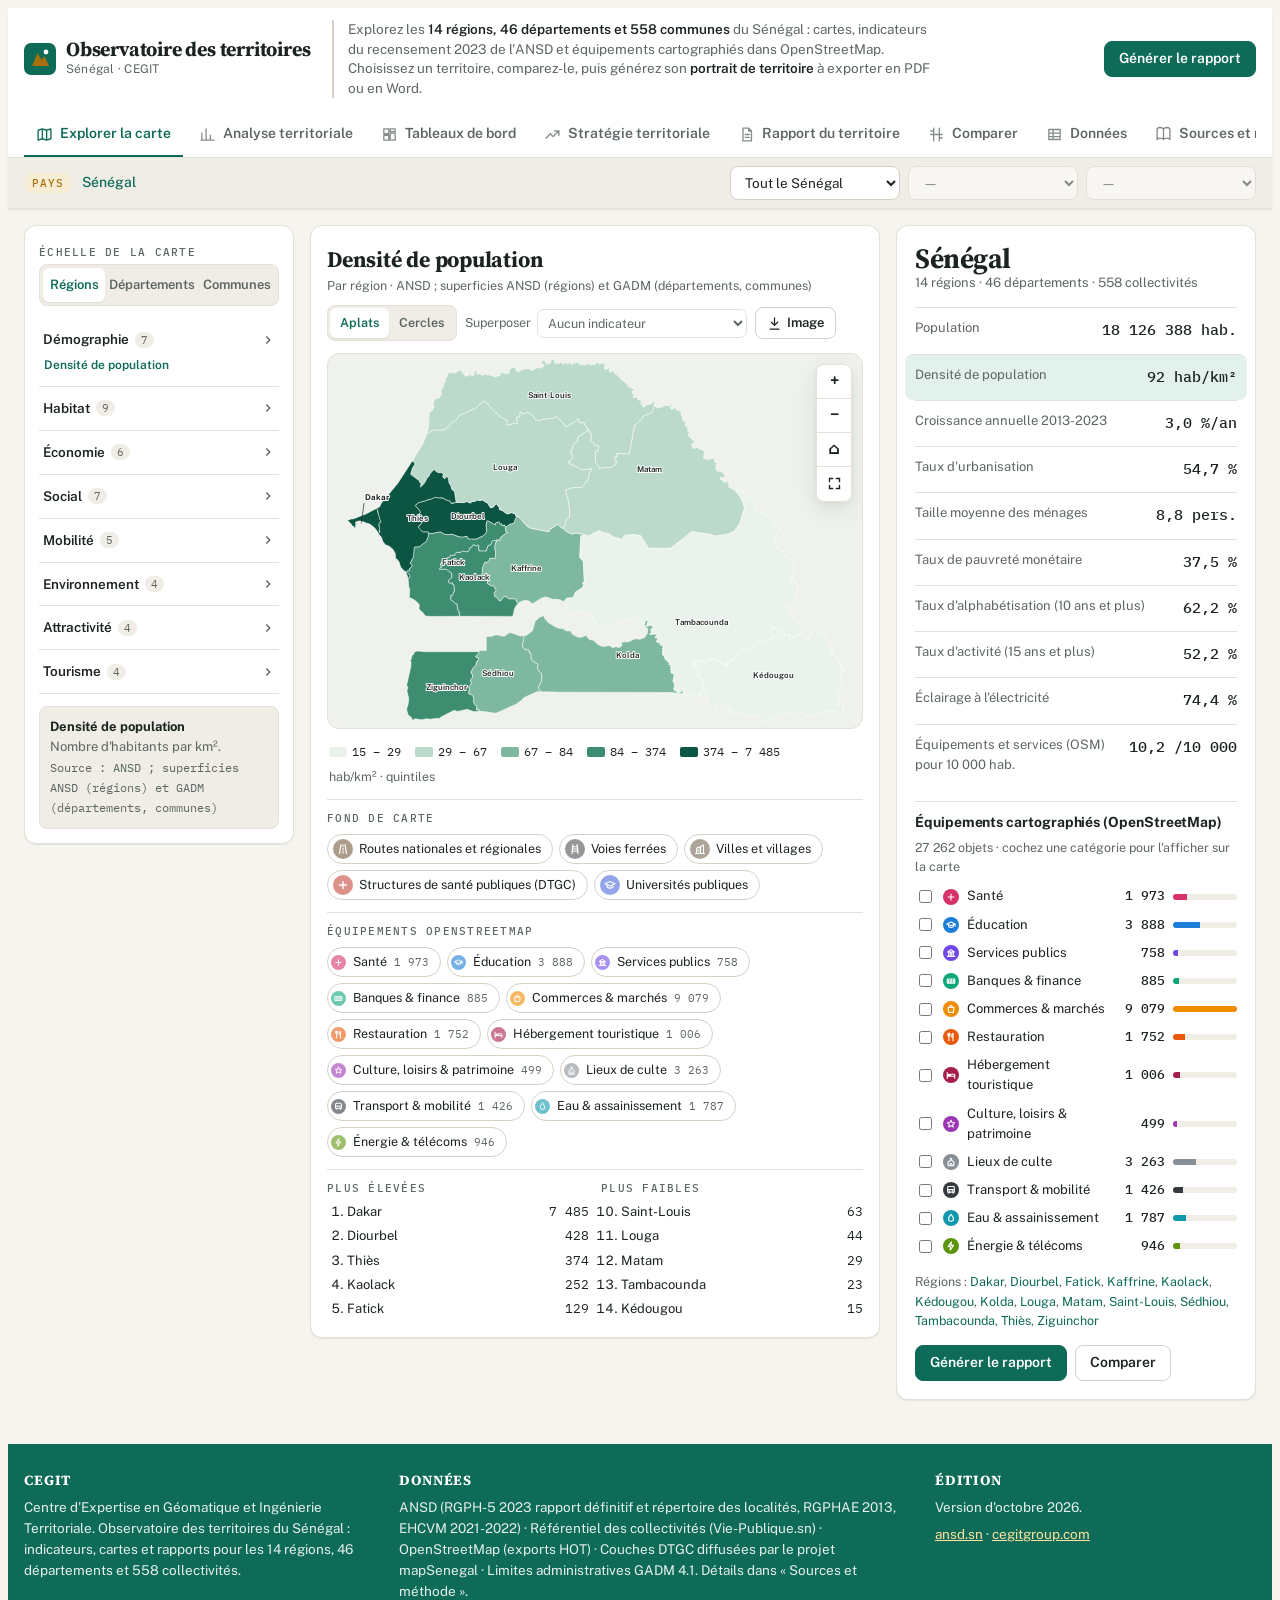
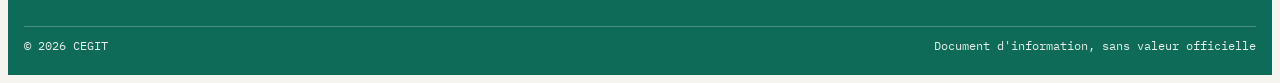
==== index.html @ 4dbbdcdd "Observatoire des territoires du Sénégal : application, données et scripts Application monofichier (i" ====
<!doctype html>
<html lang="fr">
<head>
<meta charset="utf-8">
<meta name="viewport" content="width=device-width,initial-scale=1,viewport-fit=cover">
<meta name="description" content="Observatoire des territoires du Sénégal (CEGIT) : cartes, indicateurs ANSD et OpenStreetMap, analyse territoriale, tableaux de bord, stratégie et portraits de territoire.">
</head>
<body>
<meta charset="utf-8">
<title>Observatoire des territoires du Sénégal</title>
<meta name="claude:viewport-fit-sides" content="cover">
<link rel="stylesheet" href="https://fonts.googleapis.com/css2?family=Source+Serif+4:opsz,wght@8..60,600;8..60,700&family=Public+Sans:ital,wght@0,400;0,500;0,600;0,700;1,400&family=IBM+Plex+Mono:wght@400;500&display=swap">
<style>

/* Layout : barre d'application (marque, recherche, onglets) ; vue Explorer en 3 volets catalogue | carte | fiche ; autres vues en colonne de lecture */
:root{
  --bg:#f3f5f1; --surface:#ffffff; --sunk:#e9ede6; --ink:#17211c; --muted:#5a6660; --line:#d6dcd3;
  --accent:#0d6b57; --accent-ink:#ffffff; --accent-soft:#d9ece5; --ochre:#b9800f; --ochre-soft:#f5e8c6;
  --c0:#eaf2ec; --c1:#bcdacb; --c2:#7fb8a0; --c3:#3e8d71; --c4:#0c5543; --na:#d9d9d4;
  --sel:#d28c0a; --band:#0d6b57; --pos:#2f7d4f; --neg:#b4472b; --health:#c0392b; --road1:#6b4d2a; --road2:#a77b42; --road3:#cfae7a; --uni:#3b5bdb;
  --f-display:"Bricolage Grotesque","Segoe UI",system-ui,sans-serif;
  --f-body:"Source Sans 3","Segoe UI",system-ui,sans-serif;
  --f-mono:"IBM Plex Mono",ui-monospace,Menlo,monospace;
}
@media (prefers-color-scheme: dark){:root:not([data-theme="light"]){
  --bg:#0f1512; --surface:#161f1a; --sunk:#1c2721; --ink:#e6ece8; --muted:#97a69e; --line:#2b3730;
  --accent:#5cc4a2; --accent-ink:#0f1512; --accent-soft:#1c3a30; --ochre:#e0a940; --ochre-soft:#382d16;
  --c0:#1d2a24; --c1:#21473a; --c2:#2c6a55; --c3:#3f9878; --c4:#7ad6b3; --na:#2e3531;
  --sel:#f2b544; --band:#12392f; --pos:#6cc38f; --neg:#ec8a6c; --health:#ff7b6b; --road1:#d8b07c; --road2:#b8935f; --road3:#8a704c; --uni:#8ea7ff; color-scheme:dark }}
:root[data-theme="dark"]{
  --bg:#0f1512; --surface:#161f1a; --sunk:#1c2721; --ink:#e6ece8; --muted:#97a69e; --line:#2b3730;
  --accent:#5cc4a2; --accent-ink:#0f1512; --accent-soft:#1c3a30; --ochre:#e0a940; --ochre-soft:#382d16;
  --c0:#1d2a24; --c1:#21473a; --c2:#2c6a55; --c3:#3f9878; --c4:#7ad6b3; --na:#2e3531;
  --sel:#f2b544; --band:#12392f; --pos:#6cc38f; --neg:#ec8a6c; --health:#ff7b6b; --road1:#d8b07c; --road2:#b8935f; --road3:#8a704c; --uni:#8ea7ff; color-scheme:dark }
*{box-sizing:border-box}
body{background:var(--bg);color:var(--ink);font-family:var(--f-body);font-size:15px;line-height:1.5}
body::before{content:"";position:fixed;inset:0 0 auto;height:env(safe-area-inset-top,0px);z-index:30;background:var(--surface)}
.gut{padding-left:max(16px,env(safe-area-inset-left,0px));padding-right:max(16px,env(safe-area-inset-right,0px))}
button,input,select{font:inherit;color:inherit}
:focus-visible{outline:3px solid var(--sel);outline-offset:2px}
.mono{font-family:var(--f-mono);font-variant-numeric:tabular-nums}

/* ---------- barre d'application */
.top{position:sticky;top:env(safe-area-inset-top,0px);z-index:20;background:var(--surface);border-bottom:1px solid var(--line)}
.top .row{display:flex;align-items:center;gap:10px 18px;flex-wrap:wrap;padding-block:10px}
.brand{display:flex;align-items:center;gap:10px;text-decoration:none;color:var(--ink);min-width:0}
.brand b{font-family:var(--f-display);font-weight:800;font-size:18px;display:block;line-height:1.05}
.brand small{display:block;font-size:12px;color:var(--muted)}
.search{position:relative;flex:1 1 260px;max-width:440px;min-width:0}
.search input{width:100%;padding:9px 12px 9px 34px;border:1px solid var(--line);border-radius:8px;background:var(--bg)}
.search svg{position:absolute;left:10px;top:50%;transform:translateY(-50%);color:var(--muted)}
.results{position:absolute;left:0;right:0;top:calc(100% + 4px);background:var(--surface);border:1px solid var(--line);border-radius:8px;box-shadow:0 10px 30px rgba(0,0,0,.12);list-style:none;margin:0;padding:4px;max-height:320px;overflow:auto;z-index:40}
.results li{padding:7px 10px;border-radius:6px;cursor:pointer;display:flex;justify-content:space-between;gap:10px}
.results li[aria-selected="true"],.results li:hover{background:var(--accent-soft)}
.results small{color:var(--muted)}
.actions{display:flex;gap:8px;margin-left:auto}
.btn{padding:8px 13px;border-radius:7px;border:1px solid var(--line);background:var(--surface);font-weight:600;font-size:14px;cursor:pointer;white-space:nowrap}
.btn:hover{border-color:var(--accent)}
.btn.primary{background:var(--accent);border-color:var(--accent);color:var(--accent-ink)}
.btn[disabled]{opacity:.55;cursor:default}
.tabs{display:flex;gap:2px;overflow-x:auto;border-top:1px solid var(--line)}
.tabs button{border:0;background:none;padding:10px 14px;font-weight:600;color:var(--muted);border-bottom:3px solid transparent;cursor:pointer;white-space:nowrap}
.tabs button[aria-selected="true"]{color:var(--ink);border-bottom-color:var(--sel)}
.toast{font-size:13px;color:var(--muted)}
.toast:empty{display:none}

/* ---------- explorer */
.explorer{display:grid;grid-template-columns:270px minmax(0,1fr) 360px;gap:14px;padding-block:14px;align-items:start}
@media (max-width:1180px){.explorer{grid-template-columns:240px minmax(0,1fr)}.panel{grid-column:1/-1}}
@media (max-width:780px){.explorer{grid-template-columns:minmax(0,1fr)}.catalog{order:1}.mapcol{order:2}.panel{order:3}}
.card{background:var(--surface);border:1px solid var(--line);border-radius:10px;min-width:0}
.catalog{padding:12px;display:grid;gap:12px}
.seg{display:grid;grid-template-columns:1fr 1fr;background:var(--sunk);border-radius:8px;padding:3px}
.seg button{border:0;background:none;padding:7px;border-radius:6px;font-weight:600;cursor:pointer;color:var(--muted)}
.seg button[aria-pressed="true"]{background:var(--surface);color:var(--ink);box-shadow:0 1px 2px rgba(0,0,0,.12)}
.theme h3{font-size:11px;font-family:var(--f-mono);text-transform:uppercase;letter-spacing:.1em;color:var(--muted);margin:4px 0 4px;font-weight:500}
.ind{display:flex;justify-content:space-between;align-items:center;gap:8px;width:100%;text-align:left;border:1px solid transparent;background:none;padding:6px 8px;border-radius:6px;cursor:pointer;font-size:14px}
.ind:hover{background:var(--sunk)}
.ind[aria-pressed="true"]{background:var(--accent-soft);border-color:var(--accent);font-weight:600}
.ind[disabled]{opacity:.42;cursor:not-allowed}
.ind small{font-family:var(--f-mono);font-size:10px;color:var(--muted);border:1px solid var(--line);border-radius:4px;padding:0 4px;white-space:nowrap}
.catsel{display:none}
@media (max-width:780px){.catalog .themes{display:none}.catsel{display:block;width:100%;padding:9px;border-radius:8px;border:1px solid var(--line);background:var(--surface)}}
.meta{font-size:13px;color:var(--muted);background:var(--sunk);border-radius:8px;padding:10px}
.meta b{color:var(--ink)}
.meta .warn{display:block;margin-top:6px;color:var(--ochre)}

.mapcol{padding:12px;display:grid;gap:8px}
.maphead{display:flex;justify-content:space-between;align-items:flex-start;gap:10px;flex-wrap:wrap}
.maphead h2{font-family:var(--f-display);font-size:20px;margin:0;text-wrap:balance}
.maphead .sub{font-size:13px;color:var(--muted)}
.mapbox{position:relative;background:var(--sunk);border-radius:8px;overflow:hidden;touch-action:none}
#map{display:block;width:100%;height:auto;cursor:grab}
#map.drag{cursor:grabbing}
.unit{stroke:var(--surface);stroke-width:.5;vector-effect:non-scaling-stroke;cursor:pointer}
.unit:hover{filter:brightness(1.08)}
.unit.sel{stroke:var(--sel);stroke-width:2.6}
.regline{fill:none;stroke:var(--ink);stroke-opacity:.55;stroke-width:1.1;vector-effect:non-scaling-stroke;pointer-events:none}
.road{fill:none;vector-effect:non-scaling-stroke;pointer-events:none;stroke-linecap:round}
.zoom{position:absolute;right:8px;top:8px;display:grid;gap:4px}
.zoom button{width:32px;height:32px;border-radius:6px;border:1px solid var(--line);background:var(--surface);font-weight:700;cursor:pointer}
.hover{position:absolute;pointer-events:none;background:var(--surface);border:1px solid var(--line);border-radius:6px;padding:6px 9px;font-size:13px;box-shadow:0 6px 18px rgba(0,0,0,.14);max-width:240px}
.legend{display:flex;flex-wrap:wrap;gap:4px 12px;font-size:12px;align-items:center}
.legend span{display:flex;align-items:center;gap:5px}
.legend i{width:16px;height:11px;border-radius:2px;display:inline-block}
.layers{display:flex;flex-wrap:wrap;gap:6px 14px;font-size:13px;color:var(--muted)}
.layers label{display:flex;gap:6px;align-items:center;cursor:pointer}
.layers i{width:10px;height:10px;border-radius:50%;display:inline-block}
.rankbox{display:grid;grid-template-columns:1fr 1fr;gap:12px;font-size:13px}
@media (max-width:520px){.rankbox{grid-template-columns:1fr}}
.rankbox h4{margin:0 0 4px;font-size:12px;font-family:var(--f-mono);text-transform:uppercase;letter-spacing:.08em;color:var(--muted);font-weight:500}
.rankbox ol{margin:0;padding-left:20px}
.rankbox li{cursor:pointer}
.rankbox li span{float:right;font-family:var(--f-mono)}

.panel{padding:14px;display:grid;gap:12px}
.crumb{font-size:12px;color:var(--muted);display:flex;gap:6px;flex-wrap:wrap}
.crumb a{color:var(--accent);cursor:pointer;text-decoration:underline;text-underline-offset:2px}
.panel h2{font-family:var(--f-display);font-size:26px;margin:0;line-height:1.05;text-wrap:balance}
.kind{font-size:13px;color:var(--muted)}
.irow{display:grid;grid-template-columns:minmax(0,1fr) auto;gap:2px 10px;padding:8px 0;border-top:1px solid var(--line)}
.irow .lab{font-size:13px;color:var(--muted)}
.irow .val{font-family:var(--f-mono);font-weight:500;text-align:right}
.irow .ref{font-size:11.5px;color:var(--muted);text-align:right}
.irow svg{grid-column:1/-1;width:100%;height:16px}
.irow.active{background:var(--accent-soft);margin-inline:-8px;padding-inline:8px;border-radius:6px}
.pill{display:inline-block;font-size:11px;padding:1px 7px;border-radius:99px;font-weight:600}
.pill.hi{background:var(--accent-soft);color:var(--accent)}
.pill.lo{background:var(--ochre-soft);color:var(--ochre)}
.btnrow{display:flex;gap:8px;flex-wrap:wrap}

/* ---------- vues de lecture */
.view{padding-block:18px 10px}
.hero{background:var(--band);color:#fff;border-radius:12px;padding:22px 24px;display:grid;gap:10px}
.hero .eb{font-family:var(--f-mono);font-size:12px;letter-spacing:.12em;text-transform:uppercase;opacity:.85}
.hero h1{font-family:var(--f-display);font-weight:800;font-size:clamp(28px,4.6vw,48px);line-height:1.02;margin:0;text-wrap:balance}
.hero p{margin:0;max-width:75ch;font-size:16px}
.kpis{display:grid;grid-template-columns:repeat(auto-fit,minmax(170px,1fr));gap:10px;margin-top:14px}
.kpi{background:var(--surface);border:1px solid var(--line);border-radius:10px;padding:12px 14px}
.kpi .l{font-size:12.5px;color:var(--muted)}
.kpi .v{font-family:var(--f-display);font-size:24px;font-weight:600;line-height:1.15}
.kpi .r{font-size:12px;color:var(--muted)}
.sec{margin-top:26px}
.sec>h2{font-family:var(--f-display);font-size:20px;text-transform:uppercase;letter-spacing:.03em;margin:0 0 12px;padding-bottom:6px;border-bottom:3px solid var(--sel)}
.cols{display:grid;grid-template-columns:minmax(0,5fr) minmax(0,7fr);gap:18px;align-items:start}
@media (max-width:860px){.cols{grid-template-columns:minmax(0,1fr)}}
.prose p{margin:0 0 10px;max-width:68ch}
.fig{background:var(--surface);border:1px solid var(--line);border-radius:10px;padding:12px 14px;min-width:0}
.fig h3{font-size:15px;margin:0}
.fig .src{font-size:12px;color:var(--muted);font-style:italic;margin-bottom:6px}
.fig svg{display:block;width:100%;height:auto}
svg text{fill:var(--ink);font-family:var(--f-body)}
svg .ax{fill:var(--muted);font-size:11px;font-family:var(--f-mono)}
.note{font-size:12.5px;color:var(--muted)}
.callout{background:var(--ochre-soft);border-radius:8px;padding:10px 12px;font-size:13.5px}
.tbl{overflow-x:auto}
table{border-collapse:collapse;width:100%;font-size:13.5px;font-variant-numeric:tabular-nums}
th{background:var(--sunk);text-align:right;padding:7px 8px;font-weight:600;white-space:nowrap;border-bottom:2px solid var(--line);position:sticky;top:0}
th:first-child,td:first-child{text-align:left}
th button{border:0;background:none;font-weight:600;cursor:pointer;padding:0}
td{text-align:right;padding:6px 8px;border-bottom:1px solid var(--line);white-space:nowrap}
tr.selrow td{background:var(--ochre-soft)}
tbody tr:hover td{background:var(--accent-soft)}
.toolbar{display:flex;gap:10px;flex-wrap:wrap;align-items:center;margin-bottom:12px}
.toolbar select{padding:7px 10px;border-radius:7px;border:1px solid var(--line);background:var(--surface)}
.chips{display:flex;gap:6px;flex-wrap:wrap}
.chip{display:inline-flex;align-items:center;gap:6px;padding:5px 6px 5px 11px;border-radius:99px;background:var(--accent-soft);font-size:13.5px;font-weight:600}
.chip button{border:0;background:var(--surface);border-radius:99px;width:22px;height:22px;cursor:pointer}
.cbar{height:6px;border-radius:3px;background:var(--c2);margin-top:3px}
.best{color:var(--pos);font-weight:700}
.srcgrid{display:grid;grid-template-columns:repeat(auto-fit,minmax(280px,1fr));gap:12px}
.srcgrid .fig h3{margin-bottom:4px}
.srcgrid dl{display:grid;grid-template-columns:auto 1fr;gap:3px 10px;font-size:13px;margin:8px 0 0}
.srcgrid dt{color:var(--muted)}
.srcgrid dd{margin:0}
.tag{font-size:11px;font-family:var(--f-mono);padding:1px 6px;border-radius:4px;background:var(--sunk);color:var(--muted)}
.tag.ok{background:var(--accent-soft);color:var(--accent)}
.tag.todo{background:var(--ochre-soft);color:var(--ochre)}
a{color:var(--accent)}

footer.site{background:var(--band);color:#e7f0ec;margin-top:34px}
footer.site .in{padding-block:26px 20px;display:grid;gap:18px;font-size:13.5px}
.fcols{display:grid;grid-template-columns:1.1fr 1.6fr 1fr;gap:22px}
@media (max-width:760px){.fcols{grid-template-columns:minmax(0,1fr)}}
footer h5{font-family:var(--f-display);font-size:14px;letter-spacing:.06em;text-transform:uppercase;margin:0 0 6px;color:#fff}
footer p{margin:0 0 6px}
footer a{color:#ffe1a0}
.fbase{display:flex;flex-wrap:wrap;justify-content:space-between;gap:8px;border-top:1px solid rgba(255,255,255,.25);padding-top:10px;font-size:12px;font-family:var(--f-mono)}
.wrapmax{max-width:1440px;margin:0 auto}
.readmax{max-width:1180px;margin:0 auto}
@media (prefers-reduced-motion:reduce){*{transition:none!important}}

/* ---------- ajouts v4 : filtres en cascade, communes, rapport A4 */
.filters{display:grid;gap:6px}
.filters label{font-size:12px;color:var(--muted);display:grid;gap:2px}
.filters select{width:100%;padding:7px 8px;border-radius:7px;border:1px solid var(--line);background:var(--surface);font-size:14px}
.filters select:disabled{opacity:.5}
.seg.three{grid-template-columns:1fr 1fr 1fr}
.seg.three button{font-size:13px;padding:7px 4px}
.cpt{stroke:var(--surface);stroke-width:.8;vector-effect:non-scaling-stroke;cursor:pointer}
.cpt.sel{stroke:var(--sel);stroke-width:2.6}
.top .actions{margin-left:auto}
.thd{border-bottom:1px solid var(--line);padding:2px 0}
.thd summary{display:flex;align-items:center;gap:6px;cursor:pointer;list-style:none;padding:7px 2px;border-radius:6px;flex-wrap:wrap}
.thd summary::-webkit-details-marker{display:none}
.thd summary:hover{background:var(--sunk)}
.thd summary h3{margin:0!important}
.thd .thn{font-family:var(--f-mono);font-size:10.5px;color:var(--muted);background:var(--sunk);border-radius:999px;padding:0 6px}
.thd .chev{margin-left:auto;color:var(--muted);transition:transform .15s}
.thd[open] .chev{transform:rotate(90deg)}
.thd .thact{flex-basis:100%;font-size:12px;color:var(--accent);font-weight:600;padding-left:1px}
.thd[open] .thact{display:none}
.thd[open]{padding-bottom:6px}
.hintro{flex:1 1 380px;margin:0;font-size:13.5px;line-height:1.45;color:var(--muted);max-width:76ch;border-left:2px solid var(--ochre);padding-left:14px}
.hintro b{color:var(--ink);font-weight:600}
@media (max-width:700px){.hintro{order:3;flex-basis:100%;font-size:13px;border-left:0;padding-left:0}}
.rephead{background:var(--surface);border:1px solid var(--line);border-left:6px solid var(--accent);border-radius:12px;padding:20px 22px 16px;margin-bottom:20px;display:grid;gap:12px}
.rh-top{display:flex;flex-wrap:wrap;gap:14px;align-items:flex-start;justify-content:space-between}
.rh-txt{min-width:0;flex:1 1 320px}
.rh-eb{font-family:var(--f-mono);font-size:11.5px;letter-spacing:.12em;text-transform:uppercase;color:var(--ochre)}
.rephead h1{font-family:var(--f-display);font-size:clamp(24px,3.4vw,34px);line-height:1.1;margin:4px 0 0;text-wrap:balance}
.rh-intro{margin:0;font-size:15px;line-height:1.6;color:var(--ink);max-width:78ch}
.rh-intro b{font-weight:700}
.rh-toc{display:flex;flex-wrap:wrap;gap:6px}
.rh-toc a{font-size:12.5px;padding:4px 10px;border-radius:999px;background:var(--sunk);color:var(--ink);text-decoration:none;border:1px solid var(--line)}
.rh-toc a:hover{border-color:var(--accent)}
.rh-toc a span{font-family:var(--f-mono);color:var(--muted);margin-right:5px}
.expmenu{position:relative}
.exp-btn{display:inline-flex;align-items:center;gap:8px;padding:10px 14px}
.explist{position:absolute;right:0;top:calc(100% + 6px);z-index:30;background:var(--surface);border:1px solid var(--line);border-radius:10px;box-shadow:0 14px 34px rgba(0,0,0,.16);padding:6px;display:grid;gap:2px;width:min(320px,calc(100vw - 32px))}
.explist button{display:flex;gap:12px;align-items:center;text-align:left;border:0;background:none;padding:10px;border-radius:8px;cursor:pointer;color:var(--ink);font:inherit}
.explist button:hover,.explist button:focus-visible{background:var(--sunk)}
.explist b{display:block;font-size:14px}.explist small{display:block;color:var(--muted);font-size:12.5px;line-height:1.35}
.fico{flex:none;width:36px;height:42px;border-radius:4px;display:grid;place-items:center;color:#fff;font-weight:800;font-size:11px;letter-spacing:.02em}
.fico.pdf{background:#c92a2a}.fico.xls{background:#1d6f42;font-size:16px}.fico.csv{background:#5a6660}.fico.doc{background:#1c5bb8;font-size:16px}
.page{scroll-margin-top:130px}
/* ---------- v11 : modules TerriSTORY */
.maphead{align-items:flex-start}
.mapctl{display:flex;flex-wrap:wrap;gap:8px;align-items:center}
.seg.mini{display:inline-flex;grid-template-columns:none;padding:2px}
.seg.mini button{padding:5px 10px;font-size:12.5px}
.seg.mini.wrap{flex-wrap:wrap}
.ind2{display:flex;align-items:center;gap:6px;font-size:12.5px;color:var(--muted)}
.ind2 select{max-width:210px;padding:5px 6px;border-radius:7px;border:1px solid var(--line);background:var(--surface);font-size:12.5px}
.btn.sm{padding:5px 10px;font-size:12.5px;display:inline-flex;align-items:center;gap:5px}
.cleg{display:flex;align-items:center;gap:4px}
.zoom button svg{display:block;margin:auto}
.mapcol.fs{position:fixed;inset:0;z-index:70;border-radius:0;overflow:auto;max-width:none;padding:14px max(16px,env(safe-area-inset-right)) 14px max(16px,env(safe-area-inset-left))}
.mapcol.fs #map{height:calc(100vh - 210px);width:100%}
body.nofl{overflow:hidden}
.mod .modhead{display:flex;flex-wrap:wrap;gap:16px;align-items:flex-end;justify-content:space-between;background:var(--surface);border:1px solid var(--line);border-left:6px solid var(--accent);border-radius:12px;padding:18px 20px;margin:16px 0}
.mh-txt{flex:1 1 420px;min-width:0}
.modhead h1{font-family:var(--f-display);font-size:clamp(22px,3vw,30px);margin:4px 0 6px}
.mh-intro{margin:0;color:var(--muted);font-size:14px;max-width:80ch}
.terrbar{display:flex;flex-wrap:wrap;gap:8px}
.terrbar label{display:grid;gap:2px;font-size:12px;color:var(--muted)}
.terrbar select{padding:6px 8px;border-radius:7px;border:1px solid var(--line);background:var(--surface);min-width:150px;font-size:13.5px}
.card.pad{padding:16px 18px;margin-bottom:14px}
.card h2{font-family:var(--f-display);font-size:18px;margin:0}
.ch{display:flex;flex-wrap:wrap;gap:10px;align-items:center;margin-bottom:6px}
.ch .png{margin-left:auto}
.angrid,.stgrid{display:grid;grid-template-columns:minmax(0,1fr) minmax(0,1fr);gap:14px}
.angrid>.card,.stgrid>.card{margin:0}
.span2{grid-column:1/-1}
@media (max-width:900px){.angrid,.stgrid{grid-template-columns:minmax(0,1fr)}}
svg.chart{display:block;width:100%;height:auto;margin-top:6px}
.sw{display:grid;gap:14px}
.swc h3{margin:0;font-size:15px}.swc.pos h3{color:var(--pos)}.swc.neg h3{color:var(--neg)}
.swc ul{margin:6px 0 0;padding-left:18px;font-size:13.5px;display:grid;gap:6px}
.pbar{display:block;height:5px;background:var(--sunk);border-radius:3px;margin-top:3px;max-width:240px}.pbar span{display:block;height:100%;border-radius:3px;background:var(--accent)}
.swc.neg .pbar span{background:var(--neg)}
.fiche{border:1px solid var(--line);border-radius:10px;margin-top:10px;background:var(--surface)}
.fiche summary{display:flex;align-items:center;gap:10px;cursor:pointer;padding:10px 12px;list-style:none;font-weight:700}
.fiche summary::-webkit-details-marker{display:none}
.fiche .chev{margin-left:auto;transition:transform .15s;color:var(--muted)}.fiche[open] .chev{transform:rotate(90deg)}
.fgrid{display:grid;grid-template-columns:1.1fr 1fr 1fr;gap:16px;padding:4px 14px 14px}
@media (max-width:900px){.fgrid{grid-template-columns:minmax(0,1fr)}}
.fgrid h4{margin:6px 0 4px;font-size:12px;font-family:var(--f-mono);text-transform:uppercase;letter-spacing:.08em;color:var(--ochre)}
.fgrid p{margin:0 0 6px;font-size:13.5px}
.lev{margin:0;padding-left:18px;font-size:13.5px;display:grid;gap:4px}
.kpis{display:grid;gap:8px}
.kpis.wide{grid-template-columns:repeat(auto-fill,minmax(190px,1fr));margin-top:10px}
.kpi{background:var(--sunk);border-radius:8px;padding:8px 10px;display:grid;gap:1px}
.kpi span{font-size:12px;color:var(--muted)}.kpi b{font-size:17px;font-family:var(--f-mono);font-weight:500}.kpi small{font-size:11.5px;color:var(--muted)}
.tdbbar{display:grid;gap:10px}
.tb1,.tb2{display:flex;flex-wrap:wrap;gap:8px;align-items:center}
.tb1 label{display:flex;gap:6px;align-items:center;font-size:13px;color:var(--muted)}
.tb1 select,.tb2 select{padding:6px 8px;border-radius:7px;border:1px solid var(--line);background:var(--surface);font-size:13.5px;max-width:100%}
.chk{display:flex;gap:6px;align-items:center;font-size:13px}
.renbox{display:flex;gap:8px;align-items:center;flex-wrap:wrap}
.renbox input{padding:6px 8px;border-radius:7px;border:1px solid var(--line);background:var(--surface);min-width:240px}
.wgrp{margin-bottom:16px}
.wgt{font-family:var(--f-display);font-size:15px;text-transform:uppercase;letter-spacing:.04em;margin:6px 0 8px;color:var(--muted)}
.wgrid{display:grid;grid-template-columns:repeat(auto-fill,minmax(280px,1fr));gap:12px}
.wcard{background:var(--surface);border:1px solid var(--line);border-radius:10px;padding:12px 14px;display:flex;flex-direction:column;gap:6px;min-width:0}
.wcard.wide{grid-column:span 2}
@media (max-width:640px){.wcard.wide{grid-column:auto}}
.wh{display:flex;gap:8px;align-items:flex-start}.wh h3{font-size:14px;margin:0;flex:1}
.wact{display:flex;gap:2px}
.ib{border:1px solid transparent;background:none;border-radius:6px;width:26px;height:26px;cursor:pointer;color:var(--muted);display:grid;place-items:center;font-size:13px}
.ib:hover{border-color:var(--line);color:var(--ink)}
.wb{flex:1}.wmap svg{display:block;width:100%;height:auto;max-width:640px;border-radius:6px}
.wcard .lg{display:flex;flex-wrap:wrap;gap:3px 10px;font-size:11.5px;margin-top:6px}.wcard .lg i{display:inline-block;width:12px;height:9px;margin-right:4px;vertical-align:middle;border:1px solid var(--line)}
.wsrc{font-size:11px;color:var(--muted);font-style:italic}
.bigkpi{display:flex;align-items:baseline;gap:6px}.bigkpi b{font-family:var(--f-display);font-size:34px;line-height:1.1}.bigkpi span{color:var(--muted)}
.dwrap{display:grid;grid-template-columns:140px 1fr;gap:10px;align-items:center}.dwrap svg{max-width:140px}
.wleg{display:grid;gap:3px;font-size:12px}.wleg i{display:inline-block;width:10px;height:10px;border-radius:2px;margin-right:5px;vertical-align:middle}.wleg b{font-weight:500;color:var(--muted)}
.gcap{text-align:center;font-size:12.5px;margin:0}
.sttab{width:100%;border-collapse:collapse;font-size:13.5px;margin-top:8px}.sttab th,.sttab td{padding:5px 6px;border-bottom:1px solid var(--line);text-align:left}
.sttab input,.yr{width:80px;padding:4px 6px;border-radius:6px;border:1px solid var(--line);background:var(--surface);font:inherit}
.yr{width:70px}
.levs{display:grid;gap:8px;margin-top:6px}
.lev label,.levs .lev{display:grid;grid-template-columns:22px minmax(0,1fr) 110px;gap:10px;align-items:center;padding-left:0}
.levs .lev small{display:block;color:var(--muted);font-size:11.5px}.levs .lev b{font-weight:600;font-size:13.5px}
.levs input{width:110px;padding:6px 8px;border-radius:7px;border:1px solid var(--line);background:var(--surface);font:inherit;text-align:right}
.adv{margin-top:10px;font-size:13px}.adv summary{cursor:pointer;color:var(--accent);font-weight:600}
.costl{display:flex;justify-content:space-between;gap:10px;align-items:center;margin-top:6px}.costl input{width:150px;padding:5px 8px;border-radius:7px;border:1px solid var(--line);background:var(--surface);font:inherit;text-align:right}
.stc .hdl{cursor:ns-resize}.stc .hdl:focus{outline:none;stroke-width:5}
.sttab2{font-size:12.5px}
[hidden]{display:none!important}
.sttab th{position:static;background:var(--sunk)}
.stc{user-select:none;-webkit-user-select:none;max-width:1000px;margin-inline:auto}

.report-bar .t{font-family:var(--f-display);font-size:20px;font-weight:600}
.pages{display:grid;gap:22px;justify-items:center}
.page{width:100%;max-width:840px;background:#fff;color:#1b1f1c;border:1px solid var(--line);box-shadow:0 8px 28px rgba(0,0,0,.10);padding:34px 38px 26px;display:flex;flex-direction:column;gap:14px;aspect-ratio:210/297;overflow:hidden;position:relative;font-size:12.5px;line-height:1.45}
@media (max-width:700px){.page{aspect-ratio:auto;padding:22px 18px}}
.page svg text{fill:#1b1f1c}
.page svg .ax{fill:#5a6660}
.page .band{background:linear-gradient(100deg,#0d6b57 0%,#0d6b57 62%,#c58a17 100%);color:#fff;border-radius:4px;padding:20px 22px}
.page .band h1{font-family:var(--f-display);font-weight:800;font-size:34px;line-height:1.02;margin:0}
.page .band .eb{font-family:var(--f-mono);font-size:11px;letter-spacing:.12em;text-transform:uppercase;opacity:.85;margin-bottom:6px}
.page .intro{font-style:italic;font-size:13px;margin:0}
.page .sh{background:linear-gradient(90deg,#0d6b57,#0d6b57 55%,rgba(13,107,87,.15));color:#fff;font-family:var(--f-display);font-weight:600;font-size:17px;padding:5px 12px;text-transform:uppercase;letter-spacing:.03em;border-radius:2px}
.page .row2{display:grid;grid-template-columns:minmax(0,1fr) minmax(0,1.25fr);gap:16px;align-items:start}
.page .row2e{display:grid;grid-template-columns:1fr 1fr;gap:16px;align-items:start}
@media (max-width:700px){.page .row2,.page .row2e{grid-template-columns:minmax(0,1fr)}}
.page .kbox{border:2px solid #c58a17;padding:10px 12px;border-radius:2px}
.page .kbox h4{margin:0 0 6px;color:#b9800f;font-family:var(--f-display);font-size:16px;font-style:italic}
.page .kbox p{margin:0 0 3px}
.page .kbox small{color:#5a6660}
.page .ftitle{text-align:center;font-weight:600;font-size:13px}
.page .fsrc{text-align:center;font-style:italic;font-size:10.5px;color:#5a6660;margin-bottom:4px}
.page table{font-size:10px;width:100%}
.page td,.page th{white-space:nowrap}
.page td:first-child,.page th:first-child{white-space:normal}
.page th{background:#0d6b57;color:#fff;position:static;padding:3px 4px;border:0}
.page td{padding:2px 4px;border-bottom:1px solid #e3e6e0}
.page tbody tr:nth-child(odd) td{background:#f6efd9}
.page tr.me td{background:#f2c76b!important;font-weight:700}
.page tfoot td{font-weight:700;background:#f2c76b}
.page .def{background:#f6efd9;padding:8px 10px;font-size:11px}
.page .def b{font-style:italic}
.page .pfoot{margin-top:auto;display:flex;justify-content:space-between;font-family:var(--f-mono);font-size:10px;color:#5a6660;border-top:2px solid #c58a17;padding-top:6px}
.page p{margin:0 0 6px}
.page .lg{display:flex;flex-wrap:wrap;gap:3px 10px;font-size:10px;justify-content:center}
.page .lg i{display:inline-block;width:12px;height:9px;margin-right:3px;vertical-align:middle}
.page .lg span{display:inline-flex;align-items:center;gap:3px}
.page .warnline{font-size:10.5px;color:#8a5b00}
/* ---------- ajouts v5 : OSM, étiquettes, exports */
#ocv{position:absolute;inset:0;width:100%;height:100%;pointer-events:none}
.ochips{display:flex;flex-wrap:wrap;gap:6px}
.ochips button{display:flex;align-items:center;gap:6px;border:1px solid var(--line);background:var(--surface);color:var(--ink);border-radius:999px;padding:4px 10px 4px 8px;font-size:12.5px;cursor:pointer}
.ochips button[aria-pressed="true"]{border-color:var(--ink);background:var(--sunk);font-weight:600}
.ochips i{width:10px;height:10px;border-radius:50%;display:inline-block}
.ochips .clr{border-style:dashed;color:var(--muted)}
.osmb{border-top:1px solid var(--line);padding-top:10px;display:grid;gap:4px}
.osmb h3{margin:0;font-size:14px}
.osmb .note{margin:0 0 4px}
.orow{display:grid;grid-template-columns:auto 16px minmax(0,1fr) auto 64px;gap:8px;align-items:center;font-size:13px;cursor:pointer;padding:2px 0}
.obadge{display:inline-grid;place-items:center;border-radius:50%;color:#fff;flex:none}
.ochips .obadge{margin-left:-2px}
.obadge svg{stroke-width:2.6}
.orow i{width:10px;height:10px;border-radius:50%}
.orow b{font-weight:500;text-align:right}
.obar{height:6px;background:var(--sunk);border-radius:3px;overflow:hidden}.obar span{display:block;height:100%}
.labs text{paint-order:stroke;stroke:var(--surface);stroke-linejoin:round;fill:var(--ink)}
.page .mkey{font-size:9.5px;columns:3;column-gap:12px;margin-top:2px;color:#33403a}
.page .mkey b{display:inline-block;min-width:14px;color:#0d6b57}
.page .stk{display:grid;gap:3px}
.page .twocol{columns:2;column-gap:16px}
.page .sites{font-size:10.5px;margin:0;padding-left:16px}
.exportbar{display:flex;gap:8px;flex-wrap:wrap;align-items:center}
.exportbar .btn[disabled]{opacity:.6;cursor:progress}
.prog{font-size:13px;color:var(--muted)}
/* rendu figé A4 pour l'export (indépendant de la largeur d'écran) */
.expwrap{position:absolute;left:-10000px;top:0;width:794px;background:#fff}
.expwrap .pages{gap:0}
.expwrap .page{width:794px!important;max-width:none!important;height:1123px!important;aspect-ratio:auto!important;padding:34px 38px 26px!important;border:0!important;box-shadow:none!important}
.expwrap .page .row2{grid-template-columns:minmax(0,1fr) minmax(0,1.25fr)!important}
.expwrap .page .row2e{grid-template-columns:1fr 1fr!important}
/* =====================================================================
   v14 · Relooking : système visuel unifié
   Polices : Source Serif 4 (titres) · Public Sans (texte) · IBM Plex Mono (chiffres)
   ===================================================================== */
:root{
  --bg:#f6f4ef; --surface:#ffffff; --sunk:#f0ede6; --ink:#1c2420; --muted:#5d6762; --line:#e4e0d6; --line2:#d6d1c4;
  --accent:#0d6b57; --accent-2:#0a5646; --accent-ink:#ffffff; --accent-soft:#e3f1ec; --ochre:#a8710e; --ochre-soft:#f7ecd4;
  --sel:#c98a0b; --band:#0d6b57;
  --f-display:"Source Serif 4",Georgia,"Times New Roman",serif;
  --f-body:"Public Sans","Segoe UI",system-ui,sans-serif;
  --f-mono:"IBM Plex Mono",ui-monospace,Menlo,monospace;
  --r-sm:8px; --r-md:12px; --r-lg:16px;
  --sh-1:0 1px 2px rgba(28,36,32,.05),0 1px 1px rgba(28,36,32,.03);
  --sh-2:0 8px 24px rgba(28,36,32,.08),0 2px 6px rgba(28,36,32,.05);
}
@media (prefers-color-scheme: dark){:root:not([data-theme="light"]){
  --bg:#0f1412; --surface:#161d1a; --sunk:#1d2622; --ink:#e8ede9; --muted:#9aa8a1; --line:#28322d; --line2:#34403a;
  --accent:#5cc4a2; --accent-2:#7fd6b8; --accent-ink:#0f1412; --accent-soft:#18342b; --ochre:#e0a940; --ochre-soft:#33290f;
  --sh-1:none; --sh-2:0 8px 24px rgba(0,0,0,.4)}}
:root[data-theme="dark"]{--bg:#0f1412;--surface:#161d1a;--sunk:#1d2622;--ink:#e8ede9;--muted:#9aa8a1;--line:#28322d;--line2:#34403a;--accent:#5cc4a2;--accent-2:#7fd6b8;--accent-ink:#0f1412;--accent-soft:#18342b;--ochre:#e0a940;--ochre-soft:#33290f;--sh-1:none;--sh-2:0 8px 24px rgba(0,0,0,.4)}
body{font-size:15px;line-height:1.55;-webkit-font-smoothing:antialiased;font-feature-settings:"kern"}
h1,h2,h3{letter-spacing:-.005em}
.mono,.irow .val,.kpi b,.bigkpi b,.orow b{font-variant-numeric:tabular-nums}
:focus-visible{outline:2px solid var(--accent);outline-offset:2px;border-radius:4px}

/* ---- en-tête */
.top{background:var(--surface);border-bottom:1px solid var(--line);box-shadow:var(--sh-1)}
.top .row{padding-block:12px;gap:12px 22px}
.brand b{font-family:var(--f-display);font-weight:700;font-size:20px;letter-spacing:-.01em}
.brand small{font-size:12px;letter-spacing:.02em}
.hintro{font-size:13.5px;border-left:2px solid var(--line2);color:var(--muted)}
.hintro b{color:var(--ink);font-weight:600}
.btn{height:36px;padding:0 14px;border-radius:var(--r-sm);border:1px solid var(--line2);font-weight:600;font-size:14px;display:inline-flex;align-items:center;justify-content:center;gap:6px;transition:background .15s,border-color .15s,color .15s}
.btn:hover{border-color:var(--accent);color:var(--accent)}
.btn.primary{background:var(--accent);border-color:var(--accent);color:var(--accent-ink)}
.btn.primary:hover{background:var(--accent-2);border-color:var(--accent-2);color:var(--accent-ink)}
.btn.sm{height:32px;padding:0 11px;font-size:13px}
.tabs{border-top:0;gap:4px;padding-top:2px}
.tabs button{display:inline-flex;align-items:center;gap:7px;padding:11px 12px 10px;font-size:14px;font-weight:600;color:var(--muted);border-bottom:2px solid transparent;border-radius:6px 6px 0 0}
.tabs button svg{opacity:.75}
.tabs button:hover{color:var(--ink);background:var(--sunk)}
.tabs button[aria-selected="true"]{color:var(--accent);border-bottom-color:var(--accent)}
.tabs button[aria-selected="true"] svg{opacity:1}
/* barre de territoire globale */
.gbar{background:var(--sunk);border-top:1px solid var(--line)}
.gbar-in{display:flex;flex-wrap:wrap;gap:8px 18px;align-items:center;justify-content:space-between;padding-block:8px}
.gcrumb{display:flex;align-items:center;gap:6px;flex-wrap:wrap;font-size:14px;font-weight:600;color:var(--ink)}
.gcrumb a{color:var(--accent);text-decoration:none;font-weight:500;cursor:pointer}
.gcrumb a:hover{text-decoration:underline}
.gk{font-family:var(--f-mono);font-size:10.5px;font-weight:500;letter-spacing:.1em;text-transform:uppercase;color:var(--ochre);background:var(--ochre-soft);border-radius:999px;padding:2px 8px;margin-right:4px}
.gbar .terrbar{gap:8px}
.gbar .terrbar label{display:flex;align-items:center;gap:0;font-size:0}
.gbar .terrbar select{height:34px;min-width:170px;padding:0 30px 0 10px;border-radius:var(--r-sm);border:1px solid var(--line2);background:var(--surface);font-size:13.5px;color:var(--ink)}
.gbar .terrbar select:disabled{opacity:.5}
@media (max-width:700px){.gbar .terrbar{width:100%}.gbar .terrbar label{flex:1 1 30%}.gbar .terrbar select{min-width:0;width:100%}}
.catalog .filters,.modhead .terrbar{display:none}
.top{position:sticky}

/* ---- cartes et panneaux */
.card,.fig,.wcard,.rephead,.mod .modhead{border-radius:var(--r-md);border-color:var(--line);box-shadow:var(--sh-1)}
.explorer{gap:16px;padding-block:16px}
.catalog{padding:14px}
.theme h3,.wgt,.rankbox h4,.lgroup h4{font-family:var(--f-mono);font-size:10.5px;letter-spacing:.12em;font-weight:500;text-transform:uppercase;color:var(--muted)}
.thd{border-bottom:1px solid var(--line)}
.thd summary{padding:9px 4px}
.thd summary h3{font-family:var(--f-body);font-size:13.5px;letter-spacing:0;text-transform:none;color:var(--ink);font-weight:600}
.ind{padding:7px 10px;border-radius:var(--r-sm);font-size:13.5px;border:0;position:relative}
.ind[aria-pressed="true"]{background:var(--accent-soft);color:var(--accent);font-weight:600;border:0}
.ind[aria-pressed="true"]::before{content:"";position:absolute;left:0;top:6px;bottom:6px;width:3px;border-radius:2px;background:var(--accent)}
.seg{background:var(--sunk);border-radius:var(--r-sm);padding:3px;border:1px solid var(--line)}
.seg button{border-radius:6px;font-size:13px}
.seg button[aria-pressed="true"]{background:var(--surface);color:var(--accent);box-shadow:var(--sh-1)}
.meta{border-radius:var(--r-sm);background:var(--sunk);border:1px solid var(--line)}
.mapcol{padding:16px;gap:12px}
.maphead h2,.card h2{font-family:var(--f-display);font-weight:700;font-size:22px;letter-spacing:-.01em}
.maphead .sub{font-size:12.5px}
.mapbox{border-radius:var(--r-md);background:#eef1ec;border:1px solid var(--line)}
:root[data-theme="dark"] .mapbox{background:#121915}
@media (prefers-color-scheme: dark){:root:not([data-theme="light"]) .mapbox{background:#121915}}
.zoom{right:10px;top:10px;gap:0;border-radius:var(--r-sm);overflow:hidden;box-shadow:var(--sh-2);border:1px solid var(--line)}
.zoom button{width:34px;height:34px;border:0;border-bottom:1px solid var(--line);border-radius:0;background:var(--surface);color:var(--ink);font-size:16px}
.zoom button:last-child{border-bottom:0}
.zoom button:hover{background:var(--sunk);color:var(--accent)}
.hover{border-radius:var(--r-sm);box-shadow:var(--sh-2);border-color:var(--line);padding:8px 10px}
.legend{gap:6px 14px;font-size:12px;padding:2px 2px 0}
.legend i{width:18px;height:10px;border-radius:2px}
/* couches */
.lgroup{display:grid;gap:8px;padding-top:10px;border-top:1px solid var(--line)}
.lgroup h4{margin:0}
.layers{gap:6px;color:var(--ink)}
.lchip{position:relative;display:inline-flex;align-items:center;gap:7px;padding:4px 11px 4px 5px;border:1px solid var(--line2);border-radius:999px;background:var(--surface);font-size:12.5px;cursor:pointer;transition:background .15s,border-color .15s}
.lchip input{position:absolute;opacity:0;width:1px;height:1px}
.lchip .lic{width:20px;height:20px;border-radius:50%;display:inline-grid;place-items:center;flex:none;opacity:.55;transition:opacity .15s}
.lchip:hover{border-color:var(--accent)}
.lchip:has(input:checked){background:var(--accent-soft);border-color:var(--accent);font-weight:600}
.lchip:has(input:checked) .lic{opacity:1}
.lchip:has(input:checked)::after{content:"✓";font-size:11px;color:var(--accent);margin-left:2px}
.lchip:focus-within{outline:2px solid var(--accent);outline-offset:2px}
.ochips{gap:6px}
.ochips button{height:30px;padding:0 11px 0 5px;border-color:var(--line2);font-size:12.5px;gap:7px}
.ochips button .obadge{opacity:.6}
.ochips button[aria-pressed="true"]{background:var(--accent-soft);border-color:var(--accent);color:var(--ink)}
.ochips button[aria-pressed="true"] .obadge{opacity:1}
.ochips .mono{font-size:11px}
.rankbox{padding-top:10px;border-top:1px solid var(--line)}
.rankbox li{padding:2px 0}
.rankbox li:hover{color:var(--accent)}
/* fiche */
.panel{padding:18px;gap:14px}
.panel h2{font-family:var(--f-display);font-weight:700;font-size:28px;letter-spacing:-.015em}
.crumb{font-size:12.5px}
.crumb a{text-decoration:none}
.irow{padding:10px 0}
.irow .lab{font-size:13px}
.irow .val{font-size:15px}
.irow.active{background:var(--accent-soft);border-radius:var(--r-sm);margin-inline:-10px;padding-inline:10px}
.callout{border-radius:var(--r-sm);font-size:13px;border:1px solid color-mix(in srgb,var(--ochre) 30%,transparent)}
.osmb h3{font-family:var(--f-body);font-size:14px;font-weight:700}
/* vues */
.sec>h2{font-family:var(--f-display);text-transform:none;letter-spacing:-.01em;font-size:26px;border-bottom:0;padding-bottom:0}
.sec>h2::after{content:"";display:block;width:44px;height:3px;background:var(--accent);border-radius:2px;margin-top:8px}
.rephead,.mod .modhead{border-left:0;position:relative;overflow:hidden;padding:22px 24px}
.rephead::before,.mod .modhead::before{content:"";position:absolute;inset:0 auto 0 0;width:5px;background:linear-gradient(var(--accent),var(--ochre))}
.rephead h1,.modhead h1{font-family:var(--f-display);font-weight:700;letter-spacing:-.015em}
.rh-eb{color:var(--ochre)}
.rh-toc a{border-radius:999px;background:var(--surface);border-color:var(--line2)}
.rh-toc a:hover{background:var(--accent-soft)}
.kpi{border-radius:var(--r-sm)}
.wcard{border-radius:var(--r-md);padding:14px 16px}
.wh h3{font-size:13.5px}
.bigkpi b{font-family:var(--f-display);font-weight:700}
.tdbbar{gap:12px}
table th{font-weight:600}
.fiche{border-radius:var(--r-md)}
.explist{border-radius:var(--r-md);box-shadow:var(--sh-2)}
/* pied de page */
footer.site{margin-top:28px}
.thd .thact{order:5}
.panel .crumb{display:none}
/* mouvement réduit */
@media (prefers-reduced-motion:reduce){*{transition:none!important;scroll-behavior:auto!important}}
</style>

<div class="top">
  <div class="wrapmax gut row">
    <a class="brand" href="#senegal" id="brandLink">
      <svg viewBox="0 0 32 32" width="32" height="32" aria-hidden="true"><rect width="32" height="32" rx="7" fill="var(--band)"/><path d="M8 23 L13.5 10 L17.5 17 L20.5 13 L25 23Z" fill="var(--ochre)"/><circle cx="22" cy="9" r="2.4" fill="#fff"/></svg>
      <span><b>Observatoire des territoires</b><small>Sénégal · CEGIT</small></span>
    </a>
    <p class="hintro">Explorez les <b>14 régions, 46 départements et 558 communes</b> du Sénégal : cartes, indicateurs du recensement 2023 de l'ANSD et équipements cartographiés dans OpenStreetMap. Choisissez un territoire, comparez-le, puis générez son <b>portrait de territoire</b> à exporter en PDF ou en Word.</p>
    <div class="actions">
      <button class="btn primary" id="btnGen" type="button">Générer le rapport</button>
      
    </div>
    <span class="toast" id="toast" role="status"></span>
  </div>
  <div class="wrapmax gut">
    <div class="tabs" role="tablist" aria-label="Vues">
      <button role="tab" data-v="explorer" aria-selected="true"><svg viewBox="0 0 24 24" width="17" height="17" fill="none" stroke="currentColor" stroke-width="1.9" stroke-linecap="round" stroke-linejoin="round" aria-hidden="true"><path d="M9 4 3 6v14l6-2 6 2 6-2V4l-6 2-6-2z M9 4v14 M15 6v14"/></svg>Explorer la carte</button>
      <button role="tab" data-v="analyse" aria-selected="false"><svg viewBox="0 0 24 24" width="17" height="17" fill="none" stroke="currentColor" stroke-width="1.9" stroke-linecap="round" stroke-linejoin="round" aria-hidden="true"><path d="M4 20V10 M10 20V4 M16 20v-7 M3 20h18"/></svg>Analyse territoriale</button>
      <button role="tab" data-v="tdb" aria-selected="false"><svg viewBox="0 0 24 24" width="17" height="17" fill="none" stroke="currentColor" stroke-width="1.9" stroke-linecap="round" stroke-linejoin="round" aria-hidden="true"><path d="M4 4h7v7H4z M13 4h7v4h-7z M13 10h7v10h-7z M4 13h7v7H4z"/></svg>Tableaux de bord</button>
      <button role="tab" data-v="strat" aria-selected="false"><svg viewBox="0 0 24 24" width="17" height="17" fill="none" stroke="currentColor" stroke-width="1.9" stroke-linecap="round" stroke-linejoin="round" aria-hidden="true"><path d="M3 17l6-6 4 4 8-8 M15 7h6v6"/></svg>Stratégie territoriale</button>
      <button role="tab" data-v="rapport" aria-selected="false"><svg viewBox="0 0 24 24" width="17" height="17" fill="none" stroke="currentColor" stroke-width="1.9" stroke-linecap="round" stroke-linejoin="round" aria-hidden="true"><path d="M7 3h8l4 4v14H7z M15 3v4h4 M10 12h6 M10 16h6"/></svg>Rapport du territoire</button>
      <button role="tab" data-v="comparer" aria-selected="false"><svg viewBox="0 0 24 24" width="17" height="17" fill="none" stroke="currentColor" stroke-width="1.9" stroke-linecap="round" stroke-linejoin="round" aria-hidden="true"><path d="M8 3v18 M16 3v18 M4 7h4 M16 17h4 M4 12h16"/></svg>Comparer</button>
      <button role="tab" data-v="donnees" aria-selected="false"><svg viewBox="0 0 24 24" width="17" height="17" fill="none" stroke="currentColor" stroke-width="1.9" stroke-linecap="round" stroke-linejoin="round" aria-hidden="true"><path d="M4 5h16v14H4z M4 10h16 M4 15h16 M10 5v14"/></svg>Données</button>
      <button role="tab" data-v="sources" aria-selected="false"><svg viewBox="0 0 24 24" width="17" height="17" fill="none" stroke="currentColor" stroke-width="1.9" stroke-linecap="round" stroke-linejoin="round" aria-hidden="true"><path d="M12 4c-3-2-7-2-9 0v15c2-2 6-2 9 0 3-2 7-2 9 0V4c-2-2-6-2-9 0z M12 4v15"/></svg>Sources et méthode</button>
    </div>
  </div>
  <div class="gbar"><div class="wrapmax gut gbar-in">
    <nav class="gcrumb" id="gCrumb" aria-label="Territoire sélectionné"></nav>
    <div class="terrbar" id="gTerr"></div>
  </div></div>
</div>

<main>
<section id="v-explorer" class="wrapmax gut">
  <div class="explorer">
    <aside class="card catalog" aria-label="Filtres et indicateurs">
      <div class="filters">
        <div class="theme"><h3>Territoire</h3></div>
        <label for="fReg">Région<select id="fReg"></select></label>
        <label for="fDep">Département<select id="fDep"></select></label>
        <label for="fCom">Commune<select id="fCom"></select></label>
      </div>
      <div>
        <div class="theme"><h3>Échelle de la carte</h3></div>
        <div class="seg three" role="group" aria-label="Échelle de la carte" id="lvlSeg">
          <button type="button" data-l="R" aria-pressed="true">Régions</button>
          <button type="button" data-l="D" aria-pressed="false">Départements</button>
          <button type="button" data-l="C" aria-pressed="false">Communes</button>
        </div>
      </div>
      <select id="catSel" class="catsel" aria-label="Indicateur"></select>
      <div class="themes" id="themes"></div>
      <div class="meta" id="indMeta"></div>
    </aside>

    <div class="card mapcol">
      <div class="maphead"><div><h2 id="mapTitle"></h2><div class="sub" id="mapSub"></div></div>
        <div class="mapctl">
          <div class="seg mini" role="group" aria-label="Représentation" id="repSeg"><button type="button" data-r="choro" aria-pressed="true">Aplats</button><button type="button" data-r="circ" aria-pressed="false">Cercles</button></div>
          <label class="ind2"><span>Superposer</span><select id="ind2" aria-label="Second indicateur en cercles proportionnels"></select></label>
          <button class="btn sm" type="button" id="btnMapPng" title="Exporter la carte en image PNG"><svg viewBox="0 0 24 24" width="15" height="15" fill="none" stroke="currentColor" stroke-width="2" stroke-linecap="round" stroke-linejoin="round" aria-hidden="true"><path d="M12 3v12M7 10l5 5 5-5M5 21h14"/></svg>Image</button>
        </div></div>
      <div class="mapbox" id="mapbox">
        <svg id="map" viewBox="0 0 800 560" role="img" aria-label="Carte choroplèthe du Sénégal"></svg>
        <canvas id="ocv" aria-hidden="true"></canvas>
        <div class="zoom">
          <button type="button" id="zin" aria-label="Zoomer">+</button>
          <button type="button" id="zout" aria-label="Dézoomer">−</button>
          <button type="button" id="zreset" aria-label="Vue d'ensemble">⌂</button>
          <button type="button" id="zfs" aria-label="Plein écran" title="Plein écran"><svg viewBox="0 0 24 24" width="15" height="15" fill="none" stroke="currentColor" stroke-width="2.2" stroke-linecap="round" aria-hidden="true"><path d="M4 9V4h5M20 9V4h-5M4 15v5h5M20 15v5h-5"/></svg></button>
        </div>
        <div class="hover" id="hover" hidden></div>
      </div>
      <div class="legend" id="legend"></div>
      <div class="lgroup"><h4>Fond de carte</h4>
      <div class="layers" aria-label="Couches de fond">
        <label class="lchip"><input type="checkbox" id="lyRoads"><span class="lic" style="background:var(--road1)"><svg viewBox="0 0 24 24" width="12" height="12" fill="none" stroke="#fff" stroke-width="2.4" stroke-linecap="round" aria-hidden="true"><path d="M8 3 5 21 M16 3l3 18 M12 4v3 M12 10.5v3 M12 17v3"/></svg></span>Routes nationales et régionales</label>
        <label class="lchip"><input type="checkbox" id="lyRail"><span class="lic" style="background:#3d4340"><svg viewBox="0 0 24 24" width="12" height="12" fill="none" stroke="#fff" stroke-width="2.4" stroke-linecap="round" aria-hidden="true"><path d="M8 3 6 21 M16 3l2 18 M6.5 7.5h11 M6 12h12 M5.5 16.5h13"/></svg></span>Voies ferrées</label>
        <label class="lchip"><input type="checkbox" id="lyVil"><span class="lic" style="background:#6b5b45"><svg viewBox="0 0 24 24" width="12" height="12" fill="none" stroke="#fff" stroke-width="2.2" stroke-linecap="round" stroke-linejoin="round" aria-hidden="true"><path d="M3 21h18 M5 21V11l4-3 4 3v10 M13 21V7l6-3v17 M8 14h2 M8 17h2"/></svg></span>Villes et villages</label>
        <label class="lchip"><input type="checkbox" id="lyHealth"><span class="lic" style="background:var(--health)"><svg viewBox="0 0 24 24" width="12" height="12" fill="none" stroke="#fff" stroke-width="2.8" stroke-linecap="round" aria-hidden="true"><path d="M12 5v14M5 12h14"/></svg></span>Structures de santé publiques (DTGC)</label>
        <label class="lchip"><input type="checkbox" id="lyUni"><span class="lic" style="background:var(--uni)"><svg viewBox="0 0 24 24" width="12" height="12" fill="none" stroke="#fff" stroke-width="2.2" stroke-linecap="round" stroke-linejoin="round" aria-hidden="true"><path d="M2 9.5 12 5l10 4.5-10 4.5z M6 11.5v4.5c3.5 2.5 8.5 2.5 12 0v-4.5"/></svg></span>Universités publiques</label>
      </div></div>
      <div class="lgroup"><h4>Équipements OpenStreetMap</h4>
      <div class="ochips" id="ochips" aria-label="Équipements OpenStreetMap par catégorie"></div></div>
      <div class="rankbox" id="rankbox"></div>
    </div>

    <aside class="card panel" id="panel" aria-live="polite"></aside>
  </div>
</section>

<section id="v-rapport" class="readmax gut view" hidden>
  <header class="rephead">
    <div class="rh-top">
      <div class="rh-txt">
        <div class="rh-eb" id="repEb">Portrait de territoire</div>
        <h1 id="repTitle"></h1>
      </div>
      <div class="expmenu" id="expMenu">
        <button class="btn primary exp-btn" id="btnExport" type="button" aria-haspopup="menu" aria-expanded="false" aria-controls="expList">
          <svg viewBox="0 0 24 24" width="18" height="18" fill="none" stroke="currentColor" stroke-width="2" stroke-linecap="round" stroke-linejoin="round" aria-hidden="true"><path d="M12 3v12M7 10l5 5 5-5M5 21h14"/></svg>Exporter le rapport<svg viewBox="0 0 24 24" width="14" height="14" fill="none" stroke="currentColor" stroke-width="2.4" aria-hidden="true"><path d="M6 9l6 6 6-6"/></svg></button>
        <div class="explist" id="expList" role="menu" hidden>
          <button type="button" role="menuitem" id="btnPdf"><span class="fico pdf">PDF</span><span><b>PDF</b><small>Mise en page fidèle, prête à imprimer ou à diffuser</small></span></button>
          <button type="button" role="menuitem" id="btnDocx"><span class="fico doc">W</span><span><b>Word (.docx)</b><small>Texte, tableaux et graphiques modifiables</small></span></button>
        </div>
      </div>
    </div>
    <p class="rh-intro" id="repIntro"></p>
    <nav class="rh-toc" id="repToc" aria-label="Sommaire du rapport"></nav>
    <div class="prog" id="repMsg" role="status"></div>
  </header>
  <div class="pages" id="pages"></div>
</section>

<section id="v-comparer" class="readmax gut view" hidden>
  <div class="sec" style="margin-top:0">
    <h2>Comparer des territoires</h2>
    <div class="toolbar">
      <label for="cmpAdd">Ajouter un territoire</label>
      <input id="cmpAdd" list="allTerr" placeholder="Région, département ou commune" style="padding:7px 10px;border-radius:7px;border:1px solid var(--line);background:var(--surface);min-width:260px">
      <datalist id="allTerr"></datalist>
      <div class="chips" id="cmpChips"></div>
    </div>
    <div class="fig"><div class="tbl" id="cmpTable"></div></div>
    <p class="note">Jusqu'à 5 territoires, de niveaux différents si besoin. La meilleure valeur de chaque ligne est en vert quand l'indicateur a un sens d'interprétation. « n.d. » : donnée non disponible à cette échelle.</p>
  </div>
</section>

<section id="v-donnees" class="wrapmax gut view" hidden>
  <div class="sec" style="margin-top:0">
    <h2>Tableau de données</h2>
    <div class="toolbar">
      <div class="seg three" role="group" aria-label="Échelle du tableau" id="dataSeg" style="min-width:330px">
        <button type="button" data-l="R" aria-pressed="true">Régions</button>
        <button type="button" data-l="D" aria-pressed="false">Départements</button>
        <button type="button" data-l="C" aria-pressed="false">Communes</button>
      </div>
      <label for="dataReg">Région</label><select id="dataReg"></select>
      <label for="dataDep">Département</label><select id="dataDep"></select>
      <span class="note" id="dataCount"></span>
      <div class="expmenu" id="dExpMenu" style="margin-left:auto">
        <button class="btn primary exp-btn" id="btnDExport" type="button" aria-haspopup="menu" aria-expanded="false" aria-controls="dExpList">
          <svg viewBox="0 0 24 24" width="18" height="18" fill="none" stroke="currentColor" stroke-width="2" stroke-linecap="round" stroke-linejoin="round" aria-hidden="true"><path d="M12 3v12M7 10l5 5 5-5M5 21h14"/></svg>Exporter le tableau<svg viewBox="0 0 24 24" width="14" height="14" fill="none" stroke="currentColor" stroke-width="2.4" aria-hidden="true"><path d="M6 9l6 6 6-6"/></svg></button>
        <div class="explist" id="dExpList" role="menu" hidden>
          <button type="button" role="menuitem" id="btnXlsx"><span class="fico xls">X</span><span><b>Excel (.xlsx)</b><small>Classeur avec filtres, formats numériques et onglet des sources</small></span></button>
          <button type="button" role="menuitem" id="btnCsvD"><span class="fico csv">CSV</span><span><b>CSV</b><small>Texte séparé par des points-virgules, pour tout logiciel</small></span></button>
        </div>
      </div>
      <div class="prog" id="dataMsg" role="status" style="flex-basis:100%;text-align:right"></div>
    </div>
    <div class="fig"><div class="tbl" id="dataTable" style="max-height:70vh"></div></div>
  </div>
</section>

<section id="v-sources" class="readmax gut view" hidden></section>

<section id="v-analyse" class="wrapmax gut view mod" hidden>
  <header class="modhead"><div class="mh-txt"><div class="rh-eb">Analyse territoriale</div><h1 id="anTitle"></h1>
    <p class="mh-intro">Le territoire est situé par rapport à la médiane des territoires de même niveau : ses atouts, ses points de vigilance, le profil énergétique de ses ménages et, thème par thème, des fiches pour passer du diagnostic à l'action.</p></div>
    <div class="terrbar" id="anTerr"></div></header>
  <div id="anBody"></div>
</section>

<section id="v-tdb" class="wrapmax gut view mod" hidden>
  <header class="modhead"><div class="mh-txt"><div class="rh-eb">Tableaux de bord</div><h1 id="tdbTitle"></h1>
    <p class="mh-intro">Composez vos propres tableaux de bord : choisissez les indicateurs, le type de graphique et l'ordre d'affichage. Ils s'appliquent au territoire sélectionné et sont enregistrés dans ce navigateur.</p></div>
    <div class="terrbar" id="tdbTerr"></div></header>
  <div id="tdbBody"></div>
</section>

<section id="v-strat" class="wrapmax gut view mod" hidden>
  <header class="modhead"><div class="mh-txt"><div class="rh-eb">Stratégie territoriale</div><h1 id="stTitle"></h1>
    <p class="mh-intro">Fixez une trajectoire démographique jusqu'en 2050, construisez un plan d'actions (écoles, santé, électrification, cuisson, logements, hébergement) et mesurez ses effets année par année, par rapport au scénario au fil de l'eau.</p></div>
    <div class="terrbar" id="stTerr"></div></header>
  <div id="stBody"></div>
</section>
</main>

<footer class="site">
  <div class="wrapmax gut in">
    <div class="fcols">
      <div><h5>CEGIT</h5><p>Centre d'Expertise en Géomatique et Ingénierie Territoriale. Observatoire des territoires du Sénégal : indicateurs, cartes et rapports pour les 14 régions, 46 départements et 558 collectivités.</p></div>
      <div><h5>Données</h5><p>ANSD (RGPH-5 2023 rapport définitif et répertoire des localités, RGPHAE 2013, EHCVM 2021-2022) · Référentiel des collectivités (Vie-Publique.sn) · OpenStreetMap (exports HOT) · Couches DTGC diffusées par le projet mapSenegal · Limites administratives GADM 4.1. Détails dans « Sources et méthode ».</p></div>
      <div><h5>Édition</h5><p>Version d'octobre 2026.</p><p><a href="https://www.ansd.sn" target="_blank" rel="noopener">ansd.sn</a> · <a href="https://cegitgroup.com" target="_blank" rel="noopener">cegitgroup.com</a></p></div>
    </div>
    <div class="fbase"><span>© 2026 CEGIT</span><span>Document d'information, sans valeur officielle</span></div>
  </div>
</footer>

<script>
const G = {"dep":{"Dakar":{"reg":"SN-DK","rings":[[[-17.459,14.678],[-17.462,14.678],[-17.463,14.675],[-17.466,14.676],[-17.47,14.674],[-17.469,14.684],[-17.478,14.692],[-17.474,14.696],[-17.475,14.698],[-17.488,14.707],[-17.491,14.715],[-17.498,14.715],[-17.498,14.717],[-17.503,14.718],[-17.504,14.726],[-17.516,14.738],[-17.521,14.74],[-17.531,14.74],[-17.529,14.748],[-17.527,14.752],[-17.52,14.748],[-17.518,14.752],[-17.51,14.751],[-17.509,14.756],[-17.504,14.754],[-17.5,14.757],[-17.497,14.755],[-17.492,14.759],[-17.489,14.758],[-17.482,14.767],[-17.475,14.763],[-17.467,14.763],[-17.443,14.768],[-17.419,14.777],[-17.417,14.771],[-17.43,14.763],[-17.429,14.754],[-17.42,14.733],[-17.414,14.737],[-17.413,14.734],[-17.425,14.726],[-17.43,14.721],[-17.431,14.715],[-17.427,14.707],[-17.417,14.707],[-17.417,14.701],[-17.421,14.7],[-17.425,14.695],[-17.419,14.683],[-17.421,14.679],[-17.421,14.682],[-17.426,14.684],[-17.429,14.689],[-17.433,14.688],[-17.434,14.685],[-17.431,14.687],[-17.43,14.685],[-17.43,14.682],[-17.432,14.681],[-17.426,14.678],[-17.427,14.674],[-17.425,14.676],[-17.421,14.675],[-17.421,14.67],[-17.431,14.665],[-17.434,14.657],[-17.43,14.655],[-17.43,14.651],[-17.433,14.646],[-17.437,14.655],[-17.444,14.66],[-17.444,14.667],[-17.449,14.672],[-17.459,14.673],[-17.459,14.678]]],"area":83},"Guédiawaye":{"reg":"SN-DK","rings":[[[-17.429,14.764],[-17.417,14.771],[-17.419,14.777],[-17.374,14.796],[-17.37,14.796],[-17.366,14.8],[-17.363,14.798],[-17.363,14.801],[-17.359,14.793],[-17.363,14.79],[-17.362,14.787],[-17.366,14.781],[-17.366,14.775],[-17.37,14.773],[-17.376,14.777],[-17.383,14.767],[-17.388,14.767],[-17.388,14.77],[-17.395,14.77],[-17.4,14.765],[-17.397,14.762],[-17.398,14.76],[-17.405,14.756],[-17.41,14.747],[-17.425,14.745],[-17.429,14.753],[-17.429,14.764]]],"area":19},"Pikine":{"reg":"SN-DK","rings":[[[-17.297,14.751],[-17.294,14.75],[-17.306,14.72],[-17.339,14.734],[-17.362,14.739],[-17.386,14.74],[-17.412,14.733],[-17.414,14.737],[-17.42,14.733],[-17.424,14.745],[-17.41,14.747],[-17.405,14.756],[-17.398,14.76],[-17.397,14.762],[-17.4,14.765],[-17.395,14.77],[-17.388,14.77],[-17.388,14.767],[-17.383,14.767],[-17.376,14.777],[-17.37,14.773],[-17.366,14.775],[-17.366,14.781],[-17.362,14.787],[-17.363,14.79],[-17.359,14.793],[-17.363,14.802],[-17.343,14.806],[-17.34,14.81],[-17.336,14.81],[-17.304,14.824],[-17.295,14.809],[-17.293,14.799],[-17.288,14.797],[-17.291,14.793],[-17.295,14.794],[-17.297,14.79],[-17.295,14.786],[-17.292,14.786],[-17.293,14.778],[-17.298,14.777],[-17.293,14.771],[-17.296,14.77],[-17.298,14.766],[-17.304,14.767],[-17.306,14.765],[-17.294,14.758],[-17.297,14.751]]],"area":83},"Rufisque":{"reg":"SN-DK","rings":[[[-17.255,14.704],[-17.278,14.713],[-17.282,14.71],[-17.306,14.72],[-17.305,14.725],[-17.294,14.75],[-17.297,14.751],[-17.294,14.758],[-17.306,14.765],[-17.304,14.767],[-17.298,14.766],[-17.296,14.77],[-17.293,14.771],[-17.298,14.777],[-17.293,14.778],[-17.292,14.786],[-17.295,14.786],[-17.297,14.79],[-17.295,14.794],[-17.291,14.793],[-17.288,14.797],[-17.293,14.799],[-17.295,14.809],[-17.304,14.824],[-17.265,14.84],[-17.161,14.894],[-17.156,14.889],[-17.151,14.842],[-17.143,14.827],[-17.132,14.799],[-17.126,14.773],[-17.124,14.755],[-17.122,14.752],[-17.112,14.749],[-17.11,14.736],[-17.112,14.724],[-17.117,14.72],[-17.132,14.717],[-17.136,14.712],[-17.137,14.709],[-17.133,14.708],[-17.133,14.701],[-17.134,14.694],[-17.137,14.689],[-17.138,14.676],[-17.127,14.667],[-17.127,14.651],[-17.134,14.621],[-17.127,14.602],[-17.147,14.591],[-17.151,14.604],[-17.153,14.605],[-17.16,14.62],[-17.195,14.661],[-17.223,14.683],[-17.255,14.704]]],"area":382},"Bambey":{"reg":"SN-DB","rings":[[[-16.526,14.606],[-16.585,14.603],[-16.64,14.649],[-16.643,14.677],[-16.605,14.717],[-16.596,14.769],[-16.648,14.812],[-16.624,14.841],[-16.627,14.861],[-16.685,14.927],[-16.651,14.957],[-16.532,14.99],[-16.528,14.999],[-16.496,15.0],[-16.459,15.021],[-16.367,15.017],[-16.36,15.027],[-16.371,15.004],[-16.36,14.987],[-16.373,14.915],[-16.358,14.825],[-16.369,14.825],[-16.367,14.809],[-16.348,14.772],[-16.284,14.721],[-16.32,14.666],[-16.339,14.669],[-16.371,14.608],[-16.475,14.588],[-16.518,14.591],[-16.526,14.606]]],"area":1353},"Diourbel":{"reg":"SN-DB","rings":[[[-16.104,14.808],[-16.086,14.798],[-16.1,14.786],[-16.087,14.758],[-16.091,14.74],[-16.076,14.734],[-16.072,14.647],[-16.051,14.638],[-16.056,14.596],[-16.038,14.577],[-16.038,14.564],[-16.049,14.569],[-16.04,14.555],[-16.069,14.553],[-16.074,14.543],[-16.131,14.546],[-16.232,14.582],[-16.24,14.575],[-16.318,14.577],[-16.371,14.608],[-16.339,14.669],[-16.32,14.666],[-16.284,14.721],[-16.348,14.772],[-16.367,14.809],[-16.369,14.825],[-16.358,14.825],[-16.373,14.915],[-16.36,14.987],[-16.371,15.004],[-16.36,15.016],[-16.329,15.015],[-16.323,15.002],[-16.26,14.984],[-16.243,14.973],[-16.242,14.954],[-16.172,14.965],[-16.082,14.961],[-16.104,14.892],[-16.067,14.884],[-16.118,14.861],[-16.116,14.828],[-16.104,14.808]]],"area":1300},"Mbacké":{"reg":"SN-DB","rings":[[[-16.069,14.663],[-16.076,14.734],[-16.091,14.74],[-16.087,14.758],[-16.1,14.786],[-16.086,14.798],[-16.115,14.823],[-16.119,14.855],[-16.105,14.873],[-16.067,14.884],[-16.104,14.892],[-16.082,14.962],[-16.045,14.974],[-15.997,14.955],[-15.983,14.976],[-15.945,14.975],[-15.917,14.994],[-15.9,14.991],[-15.903,14.984],[-15.84,14.993],[-15.826,14.976],[-15.787,14.959],[-15.758,14.908],[-15.741,14.898],[-15.712,14.909],[-15.687,14.942],[-15.672,14.945],[-15.636,14.896],[-15.641,14.879],[-15.599,14.864],[-15.543,14.824],[-15.488,14.84],[-15.437,14.824],[-15.437,14.8],[-15.423,14.792],[-15.46,14.709],[-15.511,14.699],[-15.553,14.664],[-15.58,14.694],[-15.585,14.681],[-15.611,14.689],[-15.608,14.704],[-15.626,14.7],[-15.641,14.712],[-15.638,14.727],[-15.683,14.718],[-15.689,14.691],[-15.784,14.741],[-15.794,14.737],[-15.803,14.691],[-15.796,14.624],[-15.808,14.591],[-15.852,14.554],[-15.928,14.521],[-15.991,14.517],[-16.032,14.53],[-16.049,14.569],[-16.038,14.564],[-16.038,14.577],[-16.056,14.596],[-16.051,14.638],[-16.072,14.647],[-16.069,14.663]]],"area":2207},"Fatick":{"reg":"SN-FK","rings":[[[-16.722,13.992],[-16.753,13.962],[-16.756,13.928],[-16.763,13.931],[-16.774,14.051],[-16.753,14.064],[-16.752,14.079],[-16.767,14.106],[-16.792,14.124],[-16.785,14.14],[-16.754,14.141],[-16.763,14.161],[-16.724,14.194],[-16.724,14.208],[-16.745,14.224],[-16.746,14.245],[-16.724,14.259],[-16.735,14.266],[-16.709,14.302],[-16.71,14.352],[-16.695,14.426],[-16.635,14.429],[-16.553,14.491],[-16.536,14.518],[-16.517,14.591],[-16.473,14.588],[-16.375,14.608],[-16.318,14.577],[-16.24,14.575],[-16.232,14.582],[-16.162,14.559],[-16.175,14.499],[-16.189,14.491],[-16.18,14.488],[-16.184,14.474],[-16.215,14.435],[-16.229,14.442],[-16.226,14.428],[-16.208,14.417],[-16.206,14.398],[-16.183,14.41],[-16.13,14.403],[-16.106,14.367],[-16.172,14.361],[-16.19,14.345],[-16.195,14.323],[-16.246,14.328],[-16.26,14.297],[-16.278,14.303],[-16.321,14.269],[-16.342,14.272],[-16.354,14.24],[-16.364,14.237],[-16.356,14.226],[-16.37,14.226],[-16.369,14.198],[-16.354,14.188],[-16.367,14.181],[-16.358,14.174],[-16.376,14.172],[-16.388,14.146],[-16.411,14.151],[-16.433,14.169],[-16.413,14.194],[-16.436,14.21],[-16.52,14.139],[-16.542,14.07],[-16.576,14.069],[-16.58,14.054],[-16.598,14.057],[-16.617,14.029],[-16.677,14.026],[-16.683,14.008],[-16.705,14.009],[-16.722,13.992]]],"area":2519},"Foundiougne":{"reg":"SN-FK","rings":[[[-16.288,13.593],[-16.56,13.596],[-16.592,13.642],[-16.612,13.649],[-16.639,13.684],[-16.634,13.727],[-16.65,13.752],[-16.702,13.794],[-16.75,13.816],[-16.755,13.804],[-16.759,13.81],[-16.758,13.893],[-16.752,13.831],[-16.756,13.952],[-16.744,13.973],[-16.707,14.008],[-16.683,14.008],[-16.677,14.026],[-16.617,14.029],[-16.598,14.057],[-16.58,14.054],[-16.576,14.069],[-16.542,14.07],[-16.52,14.139],[-16.436,14.21],[-16.413,14.194],[-16.433,14.169],[-16.411,14.151],[-16.389,14.146],[-16.373,14.157],[-16.304,14.16],[-16.231,14.108],[-16.229,14.06],[-16.262,14.035],[-16.276,14.004],[-16.264,13.994],[-16.219,13.994],[-16.222,13.978],[-16.208,13.977],[-16.201,13.951],[-16.196,13.898],[-16.224,13.843],[-16.248,13.841],[-16.239,13.832],[-16.246,13.798],[-16.178,13.74],[-16.165,13.742],[-16.156,13.673],[-16.139,13.641],[-16.126,13.64],[-16.143,13.62],[-16.13,13.607],[-16.141,13.592],[-16.288,13.593]]],"area":3067},"Gossas":{"reg":"SN-FK","rings":[[[-16.108,14.369],[-16.13,14.403],[-16.183,14.41],[-16.206,14.398],[-16.208,14.417],[-16.226,14.428],[-16.229,14.442],[-16.215,14.435],[-16.184,14.474],[-16.18,14.488],[-16.189,14.491],[-16.175,14.499],[-16.177,14.519],[-16.163,14.532],[-16.161,14.554],[-16.078,14.543],[-16.04,14.555],[-16.032,14.53],[-15.991,14.517],[-15.928,14.521],[-15.861,14.549],[-15.805,14.596],[-15.796,14.624],[-15.803,14.695],[-15.795,14.734],[-15.784,14.741],[-15.691,14.691],[-15.683,14.718],[-15.647,14.728],[-15.626,14.7],[-15.608,14.704],[-15.611,14.689],[-15.585,14.681],[-15.58,14.694],[-15.57,14.686],[-15.559,14.615],[-15.536,14.597],[-15.559,14.591],[-15.627,14.538],[-15.634,14.506],[-15.663,14.514],[-15.672,14.513],[-15.674,14.494],[-15.692,14.505],[-15.724,14.5],[-15.745,14.451],[-15.777,14.445],[-15.785,14.433],[-15.802,14.377],[-15.894,14.378],[-15.898,14.45],[-15.911,14.451],[-15.924,14.434],[-15.959,14.456],[-15.986,14.422],[-16.002,14.419],[-16.021,14.375],[-16.05,14.367],[-16.089,14.377],[-16.108,14.369]]],"area":1263},"Birkelane":{"reg":"SN-KA","rings":[[[-15.558,13.867],[-15.576,13.855],[-15.623,13.78],[-15.639,13.776],[-15.665,13.812],[-15.704,13.836],[-15.695,13.852],[-15.71,13.866],[-15.682,13.903],[-15.709,13.956],[-15.738,13.956],[-15.787,13.983],[-15.788,14.051],[-15.855,14.088],[-15.861,14.108],[-15.85,14.117],[-15.851,14.173],[-15.832,14.22],[-15.82,14.242],[-15.77,14.249],[-15.759,14.291],[-15.693,14.288],[-15.632,14.166],[-15.594,14.128],[-15.574,14.084],[-15.593,14.031],[-15.591,14.01],[-15.579,14.003],[-15.558,14.017],[-15.547,13.996],[-15.511,13.999],[-15.476,13.946],[-15.491,13.937],[-15.494,13.912],[-15.558,13.867]]],"area":1124},"Kaffrine":{"reg":"SN-KA","rings":[[[-15.386,13.764],[-15.404,13.747],[-15.43,13.778],[-15.424,13.799],[-15.484,13.802],[-15.491,13.81],[-15.497,13.799],[-15.514,13.799],[-15.534,13.809],[-15.535,13.818],[-15.588,13.829],[-15.575,13.857],[-15.507,13.899],[-15.492,13.914],[-15.491,13.937],[-15.476,13.944],[-15.509,13.998],[-15.547,13.996],[-15.558,14.017],[-15.579,14.003],[-15.591,14.01],[-15.593,14.031],[-15.574,14.084],[-15.594,14.128],[-15.632,14.166],[-15.694,14.283],[-15.687,14.353],[-15.698,14.425],[-15.69,14.475],[-15.667,14.496],[-15.672,14.513],[-15.627,14.512],[-15.593,14.47],[-15.558,14.463],[-15.535,14.462],[-15.391,14.511],[-15.342,14.491],[-15.343,14.48],[-15.406,14.463],[-15.381,14.424],[-15.372,14.341],[-15.409,14.323],[-15.429,14.325],[-15.451,14.287],[-15.488,14.286],[-15.452,14.247],[-15.429,14.268],[-15.41,14.264],[-15.417,14.194],[-15.397,14.191],[-15.414,14.172],[-15.4,14.165],[-15.42,14.098],[-15.463,14.056],[-15.338,14.03],[-15.262,13.999],[-15.215,13.997],[-15.204,13.976],[-15.156,13.971],[-15.147,13.994],[-15.127,13.992],[-15.144,13.952],[-15.123,13.933],[-15.182,13.922],[-15.119,13.891],[-15.103,13.857],[-15.104,13.813],[-15.215,13.75],[-15.239,13.75],[-15.272,13.777],[-15.312,13.786],[-15.386,13.764]]],"area":2475},"Koungheul":{"reg":"SN-KA","rings":[[[-14.612,13.931],[-14.692,13.884],[-14.72,13.817],[-14.802,13.809],[-14.836,13.768],[-14.904,13.797],[-14.976,13.796],[-15.062,13.827],[-15.104,13.813],[-15.103,13.857],[-15.119,13.891],[-15.182,13.922],[-15.123,13.933],[-15.142,13.946],[-15.127,13.992],[-15.149,14.019],[-15.135,14.024],[-15.137,14.036],[-15.117,14.053],[-15.105,14.161],[-15.029,14.26],[-15.032,14.276],[-15.057,14.294],[-15.065,14.45],[-15.038,14.592],[-15.027,14.595],[-15.016,14.635],[-14.909,14.702],[-14.869,14.655],[-14.85,14.655],[-14.82,14.623],[-14.746,14.583],[-14.65,14.595],[-14.644,14.581],[-14.622,14.587],[-14.598,14.579],[-14.604,14.562],[-14.625,14.56],[-14.64,14.301],[-14.596,14.259],[-14.585,14.144],[-14.592,14.096],[-14.581,14.089],[-14.592,14.074],[-14.583,14.007],[-14.611,13.987],[-14.586,13.985],[-14.612,13.931]]],"area":4557},"Malem Hoddar":{"reg":"SN-KA","rings":[[[-15.46,14.063],[-15.42,14.097],[-15.4,14.165],[-15.414,14.172],[-15.397,14.191],[-15.417,14.194],[-15.41,14.264],[-15.429,14.268],[-15.452,14.247],[-15.488,14.286],[-15.451,14.287],[-15.429,14.325],[-15.409,14.323],[-15.372,14.341],[-15.381,14.424],[-15.406,14.463],[-15.343,14.48],[-15.342,14.491],[-15.391,14.511],[-15.535,14.462],[-15.581,14.466],[-15.627,14.512],[-15.627,14.538],[-15.559,14.591],[-15.536,14.597],[-15.559,14.615],[-15.562,14.664],[-15.511,14.699],[-15.46,14.709],[-15.431,14.784],[-15.411,14.795],[-15.376,14.771],[-15.301,14.68],[-15.252,14.652],[-15.023,14.61],[-15.027,14.595],[-15.038,14.592],[-15.065,14.453],[-15.057,14.294],[-15.032,14.276],[-15.029,14.26],[-15.109,14.153],[-15.117,14.053],[-15.137,14.036],[-15.135,14.024],[-15.149,14.019],[-15.127,13.992],[-15.147,13.994],[-15.156,13.971],[-15.204,13.976],[-15.215,13.997],[-15.265,13.999],[-15.338,14.03],[-15.463,14.056],[-15.46,14.063]]],"area":3159},"Guinguinéo":{"reg":"SN-KL","rings":[[[-15.961,14.11],[-16.05,14.141],[-16.03,14.155],[-16.014,14.143],[-16.003,14.198],[-16.027,14.199],[-16.049,14.174],[-16.123,14.203],[-16.136,14.226],[-16.124,14.267],[-16.141,14.303],[-16.137,14.333],[-16.092,14.358],[-16.081,14.375],[-16.05,14.367],[-16.021,14.375],[-16.002,14.419],[-15.986,14.422],[-15.959,14.456],[-15.924,14.434],[-15.911,14.451],[-15.898,14.45],[-15.894,14.378],[-15.802,14.377],[-15.785,14.433],[-15.777,14.445],[-15.745,14.451],[-15.724,14.5],[-15.681,14.5],[-15.674,14.494],[-15.69,14.475],[-15.698,14.425],[-15.687,14.353],[-15.693,14.288],[-15.759,14.291],[-15.77,14.249],[-15.82,14.242],[-15.851,14.175],[-15.852,14.115],[-15.961,14.11]]],"area":1185},"Kaolack":{"reg":"SN-KL","rings":[[[-15.701,13.934],[-15.682,13.903],[-15.71,13.866],[-15.781,13.888],[-15.802,13.91],[-15.819,13.882],[-15.835,13.9],[-15.886,13.9],[-15.913,13.886],[-16.001,13.887],[-16.061,13.87],[-16.07,13.857],[-16.099,13.863],[-16.167,13.853],[-16.195,13.874],[-16.201,13.951],[-16.208,13.977],[-16.222,13.978],[-16.219,13.994],[-16.264,13.994],[-16.276,14.004],[-16.262,14.035],[-16.229,14.06],[-16.233,14.113],[-16.303,14.16],[-16.38,14.155],[-16.386,14.162],[-16.369,14.176],[-16.36,14.172],[-16.367,14.181],[-16.354,14.188],[-16.369,14.198],[-16.37,14.227],[-16.356,14.226],[-16.364,14.237],[-16.354,14.24],[-16.342,14.272],[-16.321,14.269],[-16.278,14.303],[-16.26,14.297],[-16.246,14.328],[-16.195,14.323],[-16.174,14.36],[-16.124,14.361],[-16.083,14.377],[-16.092,14.358],[-16.137,14.333],[-16.141,14.303],[-16.124,14.267],[-16.136,14.226],[-16.123,14.203],[-16.049,14.174],[-16.027,14.199],[-16.003,14.198],[-16.014,14.143],[-16.03,14.155],[-16.05,14.141],[-15.956,14.108],[-15.852,14.115],[-15.861,14.108],[-15.855,14.088],[-15.788,14.051],[-15.787,13.983],[-15.738,13.956],[-15.713,13.96],[-15.701,13.934]]],"area":1898},"Nioro du Rip":{"reg":"SN-KL","rings":[[[-15.503,13.591],[-16.141,13.592],[-16.13,13.607],[-16.143,13.62],[-16.126,13.64],[-16.139,13.641],[-16.156,13.673],[-16.165,13.742],[-16.178,13.74],[-16.246,13.798],[-16.239,13.832],[-16.248,13.841],[-16.224,13.843],[-16.201,13.891],[-16.192,13.889],[-16.194,13.872],[-16.165,13.853],[-16.099,13.863],[-16.07,13.857],[-16.061,13.87],[-16.001,13.887],[-15.913,13.886],[-15.886,13.9],[-15.835,13.9],[-15.819,13.882],[-15.799,13.91],[-15.781,13.888],[-15.71,13.866],[-15.695,13.852],[-15.701,13.83],[-15.665,13.812],[-15.637,13.775],[-15.623,13.78],[-15.585,13.831],[-15.535,13.818],[-15.534,13.809],[-15.514,13.799],[-15.497,13.799],[-15.491,13.81],[-15.484,13.802],[-15.424,13.799],[-15.431,13.782],[-15.419,13.755],[-15.404,13.754],[-15.404,13.74],[-15.419,13.737],[-15.448,13.693],[-15.473,13.591],[-15.503,13.591]]],"area":2324},"Kédougou":{"reg":"SN-KE","rings":[[[-11.903,12.447],[-11.961,12.411],[-12.01,12.403],[-12.061,12.434],[-12.112,12.416],[-12.131,12.388],[-12.178,12.36],[-12.247,12.353],[-12.356,12.308],[-12.39,12.371],[-12.391,12.41],[-12.405,12.437],[-12.453,12.434],[-12.469,12.445],[-12.477,12.469],[-12.517,12.484],[-12.541,12.532],[-12.539,12.611],[-12.551,12.625],[-12.581,12.633],[-12.598,12.655],[-12.569,12.709],[-12.619,12.721],[-12.611,12.733],[-12.62,12.751],[-12.65,12.752],[-12.66,12.74],[-12.699,12.732],[-12.699,12.71],[-12.708,12.702],[-12.77,12.708],[-12.812,12.731],[-12.843,12.77],[-12.854,12.758],[-12.859,12.793],[-12.885,12.8],[-12.93,12.767],[-12.938,12.791],[-12.959,12.793],[-12.981,12.813],[-12.99,12.801],[-13.001,12.815],[-12.982,12.834],[-12.996,12.843],[-13.033,12.81],[-13.028,12.795],[-13.071,12.789],[-13.082,12.805],[-13.088,12.788],[-13.113,12.807],[-13.101,12.816],[-13.108,12.828],[-13.153,12.836],[-13.147,12.858],[-13.173,12.87],[-13.17,12.889],[-13.184,12.899],[-13.156,12.899],[-13.145,12.912],[-13.148,12.928],[-13.181,12.97],[-13.191,12.963],[-13.214,13.005],[-13.239,13.016],[-13.206,13.033],[-13.209,13.051],[-13.186,13.06],[-13.181,13.054],[-13.17,13.066],[-13.166,13.051],[-13.133,13.056],[-13.085,13.029],[-13.053,13.065],[-13.025,13.056],[-13.022,13.069],[-12.99,13.081],[-12.966,13.07],[-12.952,13.082],[-12.942,13.074],[-12.929,13.08],[-12.935,13.066],[-12.914,13.057],[-12.911,13.043],[-12.9,13.053],[-12.879,13.037],[-12.876,13.025],[-12.861,13.023],[-12.864,13.015],[-12.848,13.008],[-12.837,13.016],[-12.828,12.999],[-12.813,12.996],[-12.818,13.017],[-12.804,13.015],[-12.811,13.029],[-12.774,13.036],[-12.774,13.053],[-12.758,13.054],[-12.758,13.076],[-12.724,13.072],[-12.719,13.091],[-12.686,13.106],[-12.687,13.118],[-12.667,13.136],[-12.675,13.174],[-12.64,13.181],[-12.63,13.196],[-12.604,13.191],[-12.593,13.21],[-12.548,13.183],[-12.494,13.196],[-12.472,13.183],[-12.465,13.141],[-12.452,13.127],[-12.456,13.115],[-12.409,13.099],[-12.396,13.084],[-12.399,13.062],[-12.387,13.025],[-12.395,13.012],[-12.368,13.003],[-12.329,13.026],[-12.321,13.012],[-12.278,13.0],[-12.275,12.985],[-12.248,12.962],[-12.193,12.945],[-12.182,12.933],[-12.176,12.887],[-12.138,12.885],[-12.105,12.868],[-12.066,12.823],[-12.069,12.812],[-12.037,12.796],[-12.012,12.752],[-12.024,12.746],[-12.001,12.736],[-11.983,12.689],[-11.97,12.717],[-11.867,12.725],[-11.778,12.699],[-11.728,12.649],[-11.722,12.641],[-11.734,12.619],[-11.868,12.42],[-11.89,12.427],[-11.903,12.447]]],"area":7040},"Salémata":{"reg":"SN-KE","rings":[[[-12.561,12.368],[-12.58,12.388],[-12.581,12.408],[-12.596,12.404],[-12.624,12.434],[-12.763,12.435],[-12.754,12.467],[-12.791,12.483],[-12.812,12.476],[-12.842,12.493],[-12.834,12.516],[-12.876,12.53],[-12.878,12.549],[-12.89,12.553],[-12.942,12.536],[-12.945,12.476],[-12.969,12.467],[-12.999,12.48],[-13.062,12.485],[-13.067,12.534],[-13.042,12.578],[-13.047,12.623],[-13.062,12.633],[-13.059,12.643],[-13.072,12.644],[-13.099,12.627],[-13.154,12.664],[-13.148,12.682],[-13.089,12.703],[-13.112,12.745],[-13.112,12.788],[-13.101,12.796],[-13.083,12.789],[-13.082,12.805],[-13.071,12.789],[-13.029,12.795],[-13.033,12.81],[-12.996,12.843],[-12.982,12.834],[-13.001,12.815],[-12.99,12.801],[-12.981,12.813],[-12.959,12.793],[-12.938,12.791],[-12.93,12.767],[-12.885,12.8],[-12.859,12.793],[-12.854,12.758],[-12.843,12.77],[-12.812,12.731],[-12.77,12.708],[-12.708,12.702],[-12.699,12.71],[-12.699,12.732],[-12.66,12.74],[-12.65,12.752],[-12.62,12.751],[-12.611,12.733],[-12.619,12.721],[-12.569,12.709],[-12.598,12.655],[-12.581,12.633],[-12.551,12.625],[-12.539,12.611],[-12.541,12.532],[-12.517,12.484],[-12.477,12.469],[-12.469,12.445],[-12.453,12.434],[-12.407,12.439],[-12.391,12.41],[-12.392,12.376],[-12.492,12.408],[-12.515,12.404],[-12.561,12.368]]],"area":1986},"Saraya":{"reg":"SN-KE","rings":[[[-11.381,12.419],[-11.478,12.45],[-11.657,12.429],[-11.732,12.39],[-11.766,12.386],[-11.801,12.406],[-11.847,12.397],[-11.868,12.42],[-11.722,12.641],[-11.778,12.699],[-11.867,12.725],[-11.97,12.717],[-11.983,12.689],[-12.001,12.736],[-12.024,12.746],[-12.012,12.752],[-12.037,12.796],[-12.069,12.812],[-12.066,12.823],[-12.105,12.868],[-12.138,12.885],[-12.176,12.887],[-12.182,12.933],[-12.193,12.945],[-12.248,12.962],[-12.275,12.985],[-12.278,13.0],[-12.321,13.012],[-12.329,13.026],[-12.345,13.01],[-12.379,13.001],[-12.389,13.007],[-12.397,13.014],[-12.387,13.025],[-12.399,13.062],[-12.396,13.084],[-12.409,13.099],[-12.456,13.115],[-12.452,13.127],[-12.465,13.141],[-12.472,13.183],[-12.493,13.191],[-12.46,13.25],[-12.415,13.285],[-12.376,13.293],[-12.338,13.259],[-12.327,13.261],[-12.307,13.318],[-12.255,13.312],[-12.231,13.323],[-12.222,13.342],[-12.26,13.395],[-12.262,13.413],[-12.241,13.461],[-12.145,13.414],[-12.134,13.395],[-12.105,13.375],[-12.053,13.358],[-12.027,13.371],[-12.034,13.328],[-12.03,13.314],[-12.015,13.311],[-11.954,13.366],[-11.883,13.385],[-11.826,13.33],[-11.829,13.311],[-11.801,13.311],[-11.79,13.336],[-11.766,13.343],[-11.735,13.416],[-11.7,13.414],[-11.689,13.391],[-11.623,13.395],[-11.634,13.366],[-11.593,13.368],[-11.585,13.311],[-11.543,13.291],[-11.539,13.274],[-11.519,13.259],[-11.538,13.212],[-11.532,13.2],[-11.496,13.193],[-11.512,13.149],[-11.498,13.145],[-11.492,13.121],[-11.472,13.1],[-11.439,13.099],[-11.421,13.082],[-11.432,13.057],[-11.408,13.037],[-11.412,13.021],[-11.392,13.011],[-11.393,13.003],[-11.412,12.999],[-11.403,12.984],[-11.407,12.971],[-11.384,12.969],[-11.383,12.994],[-11.363,12.993],[-11.343,12.944],[-11.347,12.933],[-11.395,12.927],[-11.397,12.914],[-11.384,12.902],[-11.4,12.878],[-11.391,12.86],[-11.406,12.847],[-11.399,12.828],[-11.378,12.831],[-11.379,12.78],[-11.394,12.774],[-11.374,12.754],[-11.38,12.744],[-11.36,12.73],[-11.421,12.726],[-11.42,12.697],[-11.434,12.701],[-11.434,12.681],[-11.445,12.673],[-11.441,12.664],[-11.419,12.665],[-11.41,12.651],[-11.404,12.625],[-11.419,12.609],[-11.4,12.59],[-11.417,12.563],[-11.438,12.565],[-11.443,12.548],[-11.427,12.55],[-11.423,12.529],[-11.413,12.526],[-11.408,12.543],[-11.385,12.541],[-11.388,12.526],[-11.375,12.519],[-11.378,12.492],[-11.372,12.486],[-11.364,12.512],[-11.351,12.494],[-11.358,12.482],[-11.348,12.465],[-11.371,12.453],[-11.365,12.421],[-11.381,12.419]]],"area":7925},"Kolda":{"reg":"SN-KD","rings":[[[-14.873,12.679],[-15.121,12.685],[-15.139,12.697],[-15.155,12.739],[-15.115,12.814],[-15.112,12.898],[-15.157,12.946],[-15.167,12.971],[-15.157,13.01],[-15.179,13.028],[-15.044,13.06],[-14.981,13.06],[-14.936,13.021],[-14.928,12.984],[-14.939,12.938],[-14.927,12.918],[-14.889,12.898],[-14.843,12.915],[-14.814,12.895],[-14.802,12.867],[-14.761,12.886],[-14.729,12.917],[-14.697,12.92],[-14.667,12.944],[-14.653,12.986],[-14.635,12.997],[-14.6,12.992],[-14.543,13.049],[-14.512,13.054],[-14.478,13.028],[-14.423,13.043],[-14.407,13.02],[-14.373,13.043],[-14.328,13.054],[-14.288,13.042],[-14.248,13.045],[-14.224,13.026],[-14.175,13.016],[-14.148,13.027],[-14.134,13.023],[-14.135,12.98],[-14.11,12.949],[-14.138,12.949],[-14.146,12.933],[-14.171,12.935],[-14.176,12.914],[-14.168,12.877],[-14.136,12.854],[-14.133,12.828],[-14.144,12.818],[-14.144,12.802],[-14.17,12.82],[-14.176,12.808],[-14.188,12.812],[-14.185,12.818],[-14.201,12.809],[-14.224,12.841],[-14.22,12.831],[-14.237,12.826],[-14.241,12.808],[-14.233,12.806],[-14.269,12.794],[-14.27,12.771],[-14.295,12.768],[-14.302,12.753],[-14.29,12.75],[-14.284,12.733],[-14.293,12.719],[-14.306,12.713],[-14.312,12.723],[-14.313,12.711],[-14.338,12.703],[-14.326,12.68],[-14.873,12.679]]],"area":3571},"Médina Yoro Foulah":{"reg":"SN-KD","rings":[[[-14.863,12.906],[-14.893,12.899],[-14.927,12.918],[-14.939,12.938],[-14.928,12.984],[-14.936,13.021],[-14.981,13.06],[-15.044,13.06],[-15.154,13.028],[-15.179,13.028],[-15.22,13.046],[-15.246,13.081],[-15.247,13.133],[-15.253,13.152],[-15.27,13.154],[-15.272,13.185],[-15.324,13.191],[-15.35,13.222],[-15.354,13.268],[-15.338,13.295],[-15.337,13.359],[-15.295,13.367],[-15.227,13.418],[-15.196,13.528],[-15.14,13.581],[-15.089,13.599],[-15.06,13.545],[-14.995,13.49],[-14.905,13.449],[-14.852,13.446],[-14.803,13.416],[-14.759,13.418],[-14.729,13.374],[-14.659,13.341],[-14.617,13.339],[-14.561,13.363],[-14.523,13.314],[-14.46,13.301],[-14.413,13.254],[-14.349,13.23],[-14.32,13.185],[-14.308,13.14],[-14.322,13.079],[-14.314,13.054],[-14.373,13.043],[-14.407,13.02],[-14.423,13.043],[-14.478,13.028],[-14.512,13.054],[-14.543,13.049],[-14.6,12.992],[-14.635,12.997],[-14.653,12.986],[-14.667,12.944],[-14.697,12.92],[-14.729,12.917],[-14.761,12.886],[-14.797,12.869],[-14.834,12.911],[-14.852,12.917],[-14.863,12.906]]],"area":4736},"Vélingara":{"reg":"SN-KD","rings":[[[-14.087,12.676],[-14.326,12.676],[-14.336,12.693],[-14.338,12.703],[-14.313,12.711],[-14.312,12.723],[-14.306,12.713],[-14.293,12.719],[-14.284,12.733],[-14.29,12.75],[-14.302,12.753],[-14.295,12.768],[-14.27,12.771],[-14.269,12.794],[-14.233,12.806],[-14.241,12.808],[-14.237,12.826],[-14.22,12.831],[-14.223,12.842],[-14.201,12.809],[-14.185,12.818],[-14.188,12.812],[-14.176,12.808],[-14.17,12.82],[-14.144,12.802],[-14.144,12.818],[-14.133,12.828],[-14.136,12.854],[-14.17,12.88],[-14.174,12.933],[-14.146,12.933],[-14.138,12.949],[-14.111,12.947],[-14.109,12.956],[-14.135,12.98],[-14.128,13.003],[-14.135,13.024],[-14.175,13.016],[-14.224,13.026],[-14.248,13.045],[-14.288,13.042],[-14.313,13.052],[-14.322,13.079],[-14.309,13.154],[-14.348,13.228],[-14.263,13.24],[-14.234,13.215],[-14.188,13.227],[-14.148,13.218],[-14.119,13.238],[-14.114,13.267],[-14.121,13.276],[-14.113,13.281],[-14.082,13.281],[-14.064,13.292],[-14.065,13.285],[-14.042,13.282],[-13.951,13.322],[-13.894,13.316],[-13.838,13.334],[-13.802,13.38],[-13.792,13.439],[-13.816,13.459],[-13.836,13.496],[-13.859,13.511],[-13.832,13.505],[-13.821,13.547],[-13.788,13.545],[-13.807,13.482],[-13.802,13.469],[-13.77,13.487],[-13.714,13.465],[-13.755,13.433],[-13.749,13.401],[-13.771,13.376],[-13.671,13.381],[-13.702,13.341],[-13.697,13.333],[-13.661,13.34],[-13.686,13.289],[-13.675,13.277],[-13.647,13.281],[-13.636,13.272],[-13.642,13.247],[-13.615,13.248],[-13.606,13.239],[-13.609,13.222],[-13.595,13.213],[-13.599,13.201],[-13.613,13.202],[-13.602,13.197],[-13.616,13.173],[-13.6,13.154],[-13.61,13.155],[-13.605,13.143],[-13.615,13.134],[-13.591,13.129],[-13.598,13.115],[-13.582,13.109],[-13.581,13.085],[-13.566,13.093],[-13.572,13.065],[-13.56,13.065],[-13.555,13.077],[-13.545,13.068],[-13.554,13.053],[-13.538,13.049],[-13.543,13.042],[-13.517,13.039],[-13.531,13.007],[-13.513,13.014],[-13.501,13.004],[-13.514,12.989],[-13.496,12.966],[-13.517,12.954],[-13.493,12.942],[-13.508,12.932],[-13.502,12.91],[-13.463,12.896],[-13.463,12.878],[-13.474,12.873],[-13.451,12.849],[-13.479,12.849],[-13.467,12.834],[-13.48,12.825],[-13.477,12.805],[-13.461,12.799],[-13.471,12.781],[-13.462,12.784],[-13.458,12.77],[-13.458,12.75],[-13.469,12.745],[-13.457,12.728],[-13.472,12.724],[-13.461,12.708],[-13.469,12.696],[-13.451,12.709],[-13.434,12.708],[-13.444,12.696],[-13.435,12.698],[-13.44,12.691],[-13.423,12.673],[-13.391,12.678],[-13.38,12.693],[-13.362,12.696],[-13.353,12.691],[-13.36,12.66],[-13.501,12.675],[-14.087,12.676]]],"area":5497},"Kébémer":{"reg":"SN-LG","rings":[[[-16.104,14.961],[-16.177,14.963],[-16.197,15.093],[-16.236,15.125],[-16.238,15.154],[-16.267,15.201],[-16.272,15.254],[-16.295,15.273],[-16.306,15.269],[-16.314,15.249],[-16.333,15.258],[-16.346,15.274],[-16.335,15.296],[-16.35,15.32],[-16.409,15.324],[-16.452,15.359],[-16.501,15.31],[-16.514,15.274],[-16.532,15.267],[-16.571,15.194],[-16.617,15.145],[-16.613,15.189],[-16.631,15.206],[-16.635,15.225],[-16.716,15.291],[-16.741,15.299],[-16.719,15.38],[-16.689,15.423],[-16.696,15.443],[-16.725,15.46],[-16.602,15.649],[-16.581,15.65],[-16.573,15.662],[-16.479,15.642],[-16.463,15.66],[-16.444,15.652],[-16.435,15.632],[-16.367,15.615],[-16.341,15.597],[-16.338,15.561],[-16.287,15.494],[-16.277,15.458],[-16.215,15.425],[-16.158,15.415],[-16.143,15.395],[-16.087,15.378],[-16.087,15.392],[-16.054,15.394],[-15.818,15.369],[-15.806,15.051],[-15.846,15.045],[-15.838,15.034],[-15.84,14.993],[-15.903,14.984],[-15.9,14.991],[-15.917,14.994],[-15.945,14.975],[-15.983,14.976],[-15.997,14.955],[-16.045,14.974],[-16.104,14.961]]],"area":3846},"Linguère":{"reg":"SN-LG","rings":[[[-14.892,14.681],[-14.909,14.702],[-15.016,14.635],[-15.023,14.61],[-15.252,14.652],[-15.323,14.702],[-15.376,14.771],[-15.406,14.794],[-15.437,14.8],[-15.437,14.824],[-15.488,14.84],[-15.543,14.824],[-15.599,14.864],[-15.641,14.879],[-15.636,14.896],[-15.672,14.945],[-15.687,14.942],[-15.712,14.909],[-15.746,14.898],[-15.787,14.959],[-15.826,14.976],[-15.842,14.997],[-15.838,15.034],[-15.846,15.045],[-15.806,15.051],[-15.818,15.369],[-15.802,15.375],[-15.77,15.444],[-15.761,15.491],[-15.741,15.492],[-15.694,15.569],[-15.683,15.629],[-15.663,15.619],[-15.656,15.632],[-15.59,15.796],[-15.563,15.789],[-15.555,15.814],[-15.572,15.835],[-15.574,15.863],[-15.546,15.902],[-15.502,15.899],[-15.45,15.919],[-15.418,15.909],[-15.415,15.94],[-15.432,15.984],[-15.381,15.998],[-15.387,16.034],[-15.374,16.055],[-15.35,16.03],[-15.283,16.048],[-15.216,16.007],[-15.194,15.962],[-15.141,15.946],[-15.1,15.966],[-14.971,15.976],[-14.934,16.0],[-14.84,15.915],[-14.813,15.871],[-14.684,15.944],[-14.655,15.975],[-14.646,15.957],[-14.65,15.927],[-14.61,15.921],[-14.594,15.934],[-14.533,15.833],[-14.667,15.746],[-14.662,15.701],[-14.71,15.673],[-14.752,15.559],[-14.736,15.554],[-14.728,15.499],[-14.778,15.449],[-14.765,15.429],[-14.606,15.355],[-14.485,15.37],[-14.524,15.316],[-14.523,15.28],[-14.542,15.215],[-14.562,15.206],[-14.612,15.143],[-14.733,15.14],[-14.812,15.111],[-14.804,15.048],[-14.777,14.977],[-14.765,14.851],[-14.769,14.782],[-14.804,14.758],[-14.823,14.686],[-14.85,14.655],[-14.869,14.655],[-14.892,14.681]]],"area":15129},"Louga":{"reg":"SN-LG","rings":[[[-16.14,15.394],[-16.158,15.415],[-16.215,15.425],[-16.277,15.458],[-16.287,15.494],[-16.338,15.561],[-16.341,15.597],[-16.367,15.615],[-16.435,15.632],[-16.444,15.652],[-16.463,15.66],[-16.479,15.642],[-16.573,15.662],[-16.581,15.65],[-16.602,15.649],[-16.534,15.802],[-16.461,15.836],[-16.373,15.832],[-16.339,15.84],[-16.325,15.832],[-16.317,15.848],[-16.271,15.872],[-16.252,15.905],[-16.167,15.965],[-16.14,16.01],[-15.926,16.102],[-15.87,16.158],[-15.823,16.186],[-15.735,16.092],[-15.623,15.992],[-15.547,15.954],[-15.532,15.933],[-15.574,15.863],[-15.572,15.835],[-15.555,15.814],[-15.563,15.789],[-15.59,15.796],[-15.656,15.632],[-15.663,15.619],[-15.683,15.629],[-15.694,15.569],[-15.741,15.492],[-15.761,15.491],[-15.77,15.444],[-15.802,15.375],[-15.821,15.367],[-15.9,15.373],[-15.945,15.388],[-16.054,15.394],[-16.087,15.392],[-16.087,15.378],[-16.14,15.394]]],"area":5685},"Kanel":{"reg":"SN-MT","rings":[[[-12.852,15.201],[-12.815,15.215],[-12.793,15.207],[-12.79,15.151],[-12.699,15.099],[-12.646,15.037],[-12.614,14.979],[-12.616,14.965],[-12.597,14.944],[-12.605,14.93],[-12.589,14.894],[-12.652,14.704],[-12.72,14.614],[-12.795,14.58],[-12.951,14.558],[-13.036,14.58],[-13.244,14.611],[-13.503,14.416],[-13.557,14.409],[-13.558,14.641],[-13.639,14.705],[-13.637,14.722],[-13.535,14.752],[-13.518,14.861],[-13.49,14.913],[-13.551,14.915],[-13.557,14.987],[-13.587,15.022],[-13.623,15.032],[-13.64,15.061],[-13.679,15.086],[-13.617,15.101],[-13.594,15.118],[-13.58,15.153],[-13.607,15.165],[-13.585,15.216],[-13.355,15.45],[-13.299,15.479],[-13.285,15.449],[-13.22,15.474],[-13.225,15.502],[-13.154,15.518],[-13.157,15.61],[-13.087,15.581],[-13.1,15.495],[-13.048,15.478],[-12.964,15.5],[-12.961,15.446],[-12.925,15.442],[-12.947,15.418],[-12.943,15.357],[-12.924,15.34],[-12.89,15.337],[-12.854,15.318],[-12.835,15.288],[-12.849,15.254],[-12.879,15.269],[-12.899,15.261],[-12.852,15.201]]],"area":8969},"Matam":{"reg":"SN-MT","rings":[[[-13.215,15.678],[-13.246,15.678],[-13.252,15.655],[-13.226,15.61],[-13.192,15.626],[-13.157,15.61],[-13.154,15.518],[-13.225,15.502],[-13.22,15.474],[-13.285,15.449],[-13.299,15.479],[-13.355,15.45],[-13.472,15.332],[-13.661,15.485],[-13.806,15.523],[-13.818,15.473],[-13.972,15.495],[-13.96,15.544],[-14.025,15.547],[-13.957,15.897],[-13.933,15.906],[-13.877,15.956],[-13.844,16.007],[-13.741,16.046],[-13.718,16.136],[-13.678,16.094],[-13.661,16.109],[-13.631,16.107],[-13.576,16.133],[-13.522,16.124],[-13.488,16.147],[-13.476,16.131],[-13.514,16.108],[-13.499,16.081],[-13.485,16.082],[-13.46,16.109],[-13.445,16.084],[-13.379,16.057],[-13.377,16.013],[-13.364,15.998],[-13.361,15.962],[-13.342,15.937],[-13.313,15.925],[-13.329,15.891],[-13.3,15.87],[-13.298,15.819],[-13.266,15.791],[-13.269,15.784],[-13.288,15.788],[-13.292,15.767],[-13.209,15.697],[-13.215,15.678]]],"area":5116},"Ranérou Ferlo":{"reg":"SN-MT","rings":[[[-14.598,14.575],[-14.622,14.587],[-14.644,14.581],[-14.65,14.595],[-14.746,14.583],[-14.82,14.623],[-14.85,14.655],[-14.823,14.686],[-14.804,14.758],[-14.769,14.782],[-14.765,14.851],[-14.777,14.977],[-14.804,15.048],[-14.812,15.111],[-14.733,15.14],[-14.612,15.143],[-14.562,15.206],[-14.542,15.215],[-14.523,15.28],[-14.524,15.316],[-14.485,15.37],[-14.606,15.355],[-14.776,15.438],[-14.779,15.457],[-14.763,15.457],[-14.728,15.499],[-14.736,15.554],[-14.752,15.559],[-14.71,15.673],[-14.662,15.701],[-14.667,15.746],[-14.533,15.833],[-14.496,15.784],[-14.499,15.696],[-14.468,15.682],[-14.452,15.649],[-14.407,15.649],[-14.399,15.64],[-14.417,15.577],[-14.443,15.577],[-14.443,15.446],[-14.399,15.394],[-14.402,15.372],[-14.356,15.382],[-14.255,15.383],[-14.198,15.413],[-14.182,15.453],[-14.185,15.465],[-14.201,15.465],[-14.213,15.508],[-14.175,15.515],[-14.181,15.552],[-14.025,15.547],[-13.96,15.544],[-13.972,15.495],[-13.818,15.473],[-13.806,15.523],[-13.661,15.485],[-13.472,15.332],[-13.585,15.216],[-13.607,15.165],[-13.58,15.153],[-13.594,15.118],[-13.617,15.101],[-13.679,15.086],[-13.64,15.061],[-13.623,15.032],[-13.587,15.022],[-13.557,14.987],[-13.551,14.915],[-13.49,14.913],[-13.518,14.861],[-13.535,14.752],[-13.637,14.722],[-13.639,14.705],[-13.558,14.641],[-13.557,14.409],[-13.783,14.411],[-13.882,14.563],[-13.959,14.577],[-14.077,14.566],[-14.118,14.518],[-14.221,14.547],[-14.278,14.585],[-14.366,14.601],[-14.39,14.624],[-14.488,14.584],[-14.511,14.562],[-14.548,14.56],[-14.572,14.574],[-14.598,14.575]]],"area":13902},"Dagana":{"reg":"SN-SL","rings":[[[-15.45,15.919],[-15.502,15.899],[-15.546,15.902],[-15.532,15.933],[-15.547,15.954],[-15.623,15.992],[-15.735,16.092],[-15.823,16.186],[-15.87,16.158],[-15.926,16.102],[-16.177,15.992],[-16.194,16.027],[-16.221,16.029],[-16.263,16.057],[-16.305,16.054],[-16.284,16.073],[-16.278,16.108],[-16.296,16.109],[-16.33,16.141],[-16.344,16.135],[-16.334,16.115],[-16.352,16.116],[-16.358,16.091],[-16.365,16.105],[-16.427,16.075],[-16.483,16.062],[-16.447,16.103],[-16.461,16.12],[-16.459,16.184],[-16.437,16.215],[-16.419,16.221],[-16.394,16.216],[-16.376,16.234],[-16.357,16.271],[-16.371,16.298],[-16.369,16.316],[-16.334,16.352],[-16.335,16.395],[-16.313,16.41],[-16.31,16.457],[-16.288,16.476],[-16.287,16.508],[-16.26,16.527],[-16.191,16.52],[-16.152,16.551],[-16.113,16.556],[-16.1,16.546],[-16.1,16.523],[-16.054,16.479],[-16.002,16.503],[-15.967,16.485],[-15.942,16.541],[-15.908,16.562],[-15.924,16.509],[-15.868,16.514],[-15.859,16.492],[-15.811,16.509],[-15.73,16.489],[-15.7,16.472],[-15.633,16.491],[-15.623,16.529],[-15.599,16.529],[-15.561,16.513],[-15.518,16.522],[-15.509,16.529],[-15.52,16.546],[-15.516,16.563],[-15.469,16.593],[-15.439,16.58],[-15.427,16.546],[-15.411,16.539],[-15.333,16.563],[-15.375,16.399],[-15.359,16.369],[-15.36,16.349],[-15.387,16.258],[-15.403,16.258],[-15.408,16.186],[-15.427,16.147],[-15.423,16.123],[-15.388,16.108],[-15.391,16.09],[-15.374,16.055],[-15.387,16.034],[-15.381,15.998],[-15.432,15.984],[-15.415,15.94],[-15.418,15.909],[-15.45,15.919]]],"area":5578},"Podor":{"reg":"SN-SL","rings":[[[-13.965,16.224],[-13.942,16.235],[-13.921,16.23],[-13.913,16.197],[-13.872,16.192],[-13.878,16.153],[-13.846,16.106],[-13.812,16.136],[-13.754,16.147],[-13.722,16.179],[-13.704,16.178],[-13.741,16.046],[-13.844,16.007],[-13.877,15.956],[-13.933,15.906],[-13.957,15.897],[-14.025,15.547],[-14.181,15.552],[-14.175,15.515],[-14.213,15.508],[-14.201,15.465],[-14.185,15.465],[-14.182,15.453],[-14.198,15.413],[-14.255,15.383],[-14.356,15.382],[-14.402,15.372],[-14.399,15.394],[-14.443,15.446],[-14.443,15.577],[-14.417,15.577],[-14.399,15.64],[-14.407,15.649],[-14.452,15.649],[-14.468,15.682],[-14.499,15.696],[-14.496,15.784],[-14.594,15.934],[-14.61,15.921],[-14.65,15.927],[-14.646,15.957],[-14.655,15.975],[-14.684,15.944],[-14.813,15.871],[-14.84,15.915],[-14.934,16.0],[-14.971,15.976],[-15.1,15.966],[-15.141,15.946],[-15.194,15.962],[-15.216,16.007],[-15.283,16.048],[-15.35,16.03],[-15.374,16.055],[-15.391,16.09],[-15.389,16.11],[-15.423,16.123],[-15.427,16.139],[-15.403,16.212],[-15.403,16.258],[-15.387,16.258],[-15.36,16.349],[-15.359,16.369],[-15.375,16.399],[-15.333,16.563],[-15.302,16.574],[-15.226,16.553],[-15.172,16.588],[-15.115,16.579],[-15.084,16.608],[-15.095,16.631],[-15.119,16.638],[-15.118,16.654],[-15.1,16.676],[-15.078,16.672],[-15.051,16.628],[-15.002,16.643],[-14.996,16.683],[-14.986,16.692],[-14.953,16.677],[-14.954,16.648],[-14.936,16.631],[-14.912,16.648],[-14.91,16.635],[-14.897,16.63],[-14.877,16.66],[-14.86,16.636],[-14.828,16.634],[-14.813,16.654],[-14.79,16.629],[-14.765,16.655],[-14.753,16.646],[-14.752,16.627],[-14.736,16.618],[-14.726,16.647],[-14.714,16.638],[-14.646,16.649],[-14.641,16.636],[-14.652,16.629],[-14.639,16.617],[-14.621,16.629],[-14.603,16.617],[-14.572,16.624],[-14.556,16.617],[-14.544,16.643],[-14.498,16.614],[-14.476,16.626],[-14.448,16.623],[-14.421,16.652],[-14.406,16.632],[-14.333,16.64],[-14.33,16.566],[-14.298,16.571],[-14.279,16.585],[-14.27,16.576],[-14.276,16.553],[-14.261,16.522],[-14.247,16.546],[-14.2,16.531],[-14.201,16.51],[-14.167,16.493],[-14.152,16.472],[-14.133,16.477],[-14.138,16.454],[-14.075,16.409],[-14.031,16.352],[-13.995,16.346],[-13.965,16.328],[-13.958,16.308],[-13.991,16.304],[-13.987,16.275],[-13.952,16.269],[-13.97,16.248],[-13.974,16.224],[-13.965,16.224]]],"area":13805},"Saint-Louis":{"reg":"SN-SL","rings":[[[-16.436,15.836],[-16.489,15.826],[-16.54,15.793],[-16.523,15.85],[-16.51,16.062],[-16.427,16.075],[-16.365,16.105],[-16.358,16.091],[-16.352,16.116],[-16.334,16.115],[-16.344,16.135],[-16.33,16.141],[-16.296,16.109],[-16.278,16.108],[-16.284,16.073],[-16.305,16.054],[-16.263,16.057],[-16.221,16.029],[-16.194,16.027],[-16.177,15.992],[-16.145,16.003],[-16.167,15.965],[-16.252,15.905],[-16.271,15.872],[-16.317,15.848],[-16.325,15.832],[-16.339,15.84],[-16.373,15.832],[-16.436,15.836]]],"area":874},"Bounkiling":{"reg":"SN-SE","rings":[[[-15.851,13.181],[-15.803,13.181],[-15.802,13.348],[-15.727,13.352],[-15.68,13.371],[-15.579,13.351],[-15.52,13.392],[-15.492,13.395],[-15.38,13.355],[-15.335,13.36],[-15.338,13.295],[-15.354,13.268],[-15.351,13.226],[-15.324,13.191],[-15.272,13.185],[-15.27,13.154],[-15.253,13.152],[-15.247,13.133],[-15.246,13.081],[-15.225,13.05],[-15.363,13.029],[-15.444,12.99],[-15.468,12.991],[-15.486,12.93],[-15.581,12.918],[-15.582,12.931],[-15.646,12.9],[-15.66,12.899],[-15.661,12.916],[-15.706,12.912],[-15.705,12.903],[-15.74,12.887],[-15.754,12.891],[-15.773,12.939],[-15.788,12.932],[-15.826,12.938],[-15.856,12.953],[-15.878,12.929],[-15.926,12.94],[-15.918,12.886],[-15.972,12.886],[-15.985,12.895],[-15.985,12.913],[-15.996,12.916],[-15.988,12.939],[-15.934,13.0],[-15.898,13.081],[-15.9,13.093],[-15.927,13.096],[-15.934,13.116],[-15.895,13.147],[-15.893,13.181],[-15.851,13.181]]],"area":2888},"Goudomp":{"reg":"SN-SE","rings":[[[-15.55,12.485],[-15.681,12.425],[-15.888,12.45],[-15.893,12.467],[-15.922,12.464],[-15.926,12.473],[-15.921,12.51],[-15.95,12.534],[-15.964,12.574],[-15.957,12.595],[-15.966,12.626],[-15.907,12.582],[-15.858,12.595],[-15.813,12.567],[-15.771,12.601],[-15.683,12.592],[-15.668,12.582],[-15.667,12.557],[-15.655,12.543],[-15.628,12.539],[-15.568,12.582],[-15.526,12.639],[-15.547,12.739],[-15.535,12.789],[-15.519,12.803],[-15.482,12.792],[-15.455,12.805],[-15.438,12.828],[-15.387,12.805],[-15.369,12.843],[-15.277,12.862],[-15.246,12.837],[-15.233,12.806],[-15.189,12.817],[-15.126,12.798],[-15.155,12.739],[-15.141,12.701],[-15.121,12.683],[-15.174,12.684],[-15.335,12.613],[-15.407,12.548],[-15.55,12.485]]],"area":1733},"Sédhiou":{"reg":"SN-SE","rings":[[[-15.565,12.587],[-15.621,12.542],[-15.643,12.539],[-15.666,12.556],[-15.668,12.582],[-15.678,12.59],[-15.737,12.602],[-15.778,12.597],[-15.81,12.567],[-15.858,12.595],[-15.899,12.579],[-15.961,12.62],[-15.983,12.647],[-16.017,12.655],[-16.022,12.682],[-16.011,12.717],[-16.023,12.749],[-15.996,12.765],[-15.989,12.786],[-16.003,12.824],[-15.977,12.846],[-15.972,12.886],[-15.956,12.891],[-15.933,12.881],[-15.916,12.888],[-15.926,12.94],[-15.878,12.929],[-15.866,12.948],[-15.849,12.953],[-15.826,12.938],[-15.788,12.932],[-15.773,12.939],[-15.754,12.891],[-15.74,12.887],[-15.705,12.903],[-15.706,12.912],[-15.661,12.916],[-15.66,12.899],[-15.646,12.9],[-15.582,12.931],[-15.581,12.918],[-15.486,12.93],[-15.468,12.991],[-15.444,12.99],[-15.363,13.029],[-15.225,13.05],[-15.16,13.015],[-15.166,12.968],[-15.155,12.943],[-15.112,12.898],[-15.114,12.821],[-15.126,12.798],[-15.189,12.817],[-15.233,12.806],[-15.246,12.837],[-15.277,12.862],[-15.369,12.843],[-15.387,12.805],[-15.438,12.828],[-15.455,12.805],[-15.482,12.792],[-15.518,12.804],[-15.535,12.789],[-15.547,12.739],[-15.526,12.639],[-15.565,12.587]]],"area":2729},"Bakel":{"reg":"SN-TC","rings":[[[-12.068,13.708],[-12.04,13.663],[-12.038,13.623],[-12.001,13.592],[-11.998,13.568],[-11.969,13.535],[-11.931,13.516],[-11.869,13.462],[-11.864,13.439],[-11.886,13.384],[-11.954,13.366],[-11.985,13.33],[-12.021,13.312],[-12.034,13.328],[-12.029,13.372],[-12.053,13.358],[-12.105,13.375],[-12.134,13.395],[-12.145,13.414],[-12.241,13.461],[-12.261,13.397],[-12.279,13.421],[-12.369,13.464],[-12.337,13.607],[-12.335,13.961],[-12.346,13.964],[-12.349,13.979],[-12.321,14.018],[-12.337,14.041],[-12.344,14.083],[-12.369,14.099],[-12.358,14.115],[-12.363,14.164],[-12.481,14.164],[-12.489,14.218],[-12.476,14.245],[-12.481,14.26],[-12.472,14.265],[-12.485,14.284],[-12.485,14.425],[-12.528,14.677],[-12.651,14.709],[-12.589,14.894],[-12.605,14.93],[-12.597,14.944],[-12.616,14.965],[-12.625,15.0],[-12.688,15.086],[-12.679,15.107],[-12.66,15.107],[-12.608,15.083],[-12.551,15.031],[-12.484,15.007],[-12.462,14.982],[-12.453,14.893],[-12.396,14.844],[-12.326,14.825],[-12.28,14.773],[-12.241,14.764],[-12.234,14.738],[-12.212,14.731],[-12.208,14.699],[-12.159,14.687],[-12.177,14.665],[-12.146,14.653],[-12.149,14.624],[-12.171,14.615],[-12.187,14.556],[-12.217,14.549],[-12.221,14.492],[-12.2,14.479],[-12.207,14.458],[-12.19,14.442],[-12.202,14.406],[-12.17,14.4],[-12.155,14.384],[-12.126,14.394],[-12.125,14.37],[-12.104,14.376],[-12.095,14.367],[-12.104,14.348],[-12.09,14.336],[-12.109,14.332],[-12.091,14.325],[-12.102,14.306],[-12.02,14.281],[-11.986,14.193],[-11.972,14.184],[-11.986,14.124],[-11.98,14.088],[-11.994,14.084],[-11.992,14.063],[-12.012,14.027],[-12.005,13.995],[-11.938,13.998],[-11.93,13.925],[-11.948,13.809],[-11.973,13.793],[-12.009,13.75],[-12.073,13.72],[-12.068,13.708]]],"area":6840},"Goudiry":{"reg":"SN-TC","rings":[[[-12.744,13.559],[-12.777,13.556],[-12.809,13.525],[-12.847,13.524],[-12.854,13.51],[-12.833,13.487],[-12.852,13.477],[-12.887,13.477],[-12.912,13.46],[-12.908,13.448],[-12.973,13.425],[-12.993,13.404],[-12.988,13.388],[-13.023,13.383],[-13.024,13.367],[-13.042,13.364],[-13.044,13.349],[-13.065,13.352],[-13.065,13.371],[-13.056,13.374],[-13.082,13.401],[-13.077,13.416],[-13.091,13.418],[-13.076,13.459],[-13.099,13.455],[-13.151,13.48],[-13.202,13.478],[-13.214,13.451],[-13.239,13.445],[-13.234,13.431],[-13.242,13.428],[-13.261,13.448],[-13.264,13.436],[-13.28,13.436],[-13.281,13.454],[-13.305,13.451],[-13.309,13.459],[-13.318,13.425],[-13.369,13.485],[-13.358,13.527],[-13.364,13.555],[-13.351,13.565],[-13.46,13.597],[-13.488,13.624],[-13.394,13.732],[-13.382,13.765],[-13.396,13.828],[-13.454,13.852],[-13.465,13.88],[-13.495,13.899],[-13.512,13.897],[-13.511,13.871],[-13.543,13.872],[-13.546,13.859],[-13.567,13.872],[-13.59,13.866],[-13.646,13.898],[-13.66,13.891],[-13.687,13.904],[-13.691,13.94],[-13.704,13.95],[-13.695,14.024],[-13.673,14.057],[-13.667,14.125],[-13.645,14.13],[-13.623,14.16],[-13.598,14.172],[-13.572,14.232],[-13.543,14.254],[-13.513,14.3],[-13.524,14.345],[-13.503,14.416],[-13.244,14.611],[-13.036,14.58],[-12.951,14.558],[-12.795,14.58],[-12.72,14.614],[-12.651,14.709],[-12.528,14.677],[-12.485,14.425],[-12.485,14.284],[-12.472,14.265],[-12.481,14.26],[-12.476,14.245],[-12.489,14.218],[-12.481,14.164],[-12.363,14.164],[-12.358,14.115],[-12.369,14.099],[-12.344,14.083],[-12.337,14.041],[-12.321,14.018],[-12.349,13.979],[-12.346,13.964],[-12.335,13.961],[-12.337,13.607],[-12.369,13.464],[-12.279,13.421],[-12.221,13.339],[-12.231,13.323],[-12.255,13.312],[-12.307,13.318],[-12.323,13.265],[-12.334,13.259],[-12.376,13.293],[-12.415,13.285],[-12.46,13.25],[-12.483,13.207],[-12.498,13.238],[-12.49,13.276],[-12.502,13.303],[-12.589,13.355],[-12.614,13.417],[-12.608,13.464],[-12.636,13.467],[-12.687,13.526],[-12.715,13.53],[-12.722,13.547],[-12.744,13.559]]],"area":15733},"Koumpentoum":{"reg":"SN-TC","rings":[[[-14.742,13.631],[-14.792,13.668],[-14.794,13.717],[-14.836,13.768],[-14.802,13.809],[-14.72,13.817],[-14.692,13.884],[-14.603,13.938],[-14.586,13.985],[-14.611,13.987],[-14.583,14.007],[-14.596,14.259],[-14.64,14.301],[-14.625,14.56],[-14.604,14.562],[-14.598,14.574],[-14.572,14.574],[-14.548,14.56],[-14.511,14.562],[-14.488,14.584],[-14.39,14.624],[-14.366,14.601],[-14.278,14.585],[-14.221,14.547],[-14.118,14.518],[-14.077,14.566],[-13.959,14.577],[-13.882,14.563],[-13.809,14.451],[-13.834,14.371],[-13.857,14.346],[-13.887,14.265],[-13.913,14.272],[-13.971,14.194],[-13.979,14.132],[-13.95,14.095],[-14.169,13.915],[-14.178,13.886],[-14.165,13.88],[-14.181,13.864],[-14.167,13.837],[-14.195,13.791],[-14.295,13.689],[-14.317,13.681],[-14.359,13.687],[-14.395,13.714],[-14.387,13.753],[-14.466,13.782],[-14.514,13.749],[-14.548,13.74],[-14.575,13.708],[-14.599,13.699],[-14.609,13.706],[-14.623,13.674],[-14.618,13.656],[-14.659,13.643],[-14.704,13.614],[-14.742,13.631]]],"area":6732},"Tambacounda":{"reg":"SN-TC","rings":[[[-13.302,12.646],[-13.332,12.644],[-13.331,12.658],[-13.345,12.658],[-13.346,12.69],[-13.362,12.696],[-13.38,12.693],[-13.391,12.678],[-13.423,12.673],[-13.44,12.691],[-13.435,12.698],[-13.444,12.696],[-13.434,12.708],[-13.451,12.709],[-13.469,12.696],[-13.461,12.708],[-13.472,12.724],[-13.457,12.728],[-13.469,12.745],[-13.458,12.75],[-13.458,12.77],[-13.462,12.784],[-13.471,12.781],[-13.461,12.799],[-13.477,12.805],[-13.48,12.825],[-13.467,12.834],[-13.479,12.849],[-13.451,12.849],[-13.474,12.873],[-13.463,12.878],[-13.463,12.896],[-13.502,12.91],[-13.508,12.932],[-13.493,12.942],[-13.517,12.954],[-13.496,12.966],[-13.514,12.989],[-13.501,13.004],[-13.513,13.014],[-13.531,13.007],[-13.517,13.039],[-13.543,13.042],[-13.538,13.049],[-13.554,13.053],[-13.545,13.068],[-13.555,13.077],[-13.56,13.065],[-13.572,13.065],[-13.566,13.093],[-13.581,13.085],[-13.582,13.109],[-13.598,13.115],[-13.591,13.129],[-13.615,13.134],[-13.605,13.143],[-13.61,13.155],[-13.6,13.154],[-13.616,13.173],[-13.602,13.197],[-13.613,13.202],[-13.599,13.201],[-13.595,13.213],[-13.609,13.222],[-13.606,13.239],[-13.615,13.248],[-13.642,13.247],[-13.636,13.272],[-13.647,13.281],[-13.675,13.277],[-13.686,13.289],[-13.661,13.34],[-13.697,13.333],[-13.702,13.341],[-13.671,13.381],[-13.771,13.376],[-13.749,13.401],[-13.755,13.433],[-13.714,13.465],[-13.77,13.487],[-13.802,13.469],[-13.807,13.482],[-13.786,13.544],[-13.821,13.547],[-13.833,13.505],[-13.859,13.511],[-13.904,13.559],[-13.976,13.579],[-14.027,13.554],[-14.089,13.555],[-14.159,13.535],[-14.2,13.511],[-14.237,13.475],[-14.321,13.455],[-14.427,13.502],[-14.469,13.541],[-14.476,13.585],[-14.506,13.625],[-14.558,13.652],[-14.618,13.656],[-14.623,13.671],[-14.609,13.706],[-14.599,13.699],[-14.575,13.708],[-14.548,13.74],[-14.514,13.749],[-14.466,13.782],[-14.387,13.753],[-14.395,13.714],[-14.359,13.687],[-14.329,13.679],[-14.295,13.689],[-14.195,13.791],[-14.169,13.832],[-14.181,13.864],[-14.165,13.88],[-14.178,13.886],[-14.169,13.915],[-13.95,14.095],[-13.979,14.132],[-13.971,14.194],[-13.913,14.272],[-13.887,14.265],[-13.857,14.346],[-13.834,14.371],[-13.809,14.451],[-13.783,14.411],[-13.617,14.407],[-13.503,14.416],[-13.524,14.345],[-13.513,14.3],[-13.543,14.254],[-13.572,14.232],[-13.598,14.172],[-13.623,14.16],[-13.645,14.13],[-13.667,14.125],[-13.673,14.057],[-13.695,14.024],[-13.704,13.95],[-13.691,13.94],[-13.687,13.904],[-13.66,13.891],[-13.646,13.898],[-13.59,13.866],[-13.567,13.872],[-13.546,13.859],[-13.543,13.872],[-13.511,13.871],[-13.512,13.897],[-13.495,13.899],[-13.465,13.88],[-13.454,13.852],[-13.396,13.828],[-13.382,13.765],[-13.394,13.732],[-13.488,13.624],[-13.46,13.597],[-13.351,13.565],[-13.364,13.555],[-13.358,13.527],[-13.369,13.485],[-13.327,13.429],[-13.311,13.428],[-13.315,13.453],[-13.307,13.46],[-13.305,13.451],[-13.281,13.454],[-13.28,13.436],[-13.264,13.436],[-13.261,13.448],[-13.237,13.429],[-13.239,13.445],[-13.214,13.451],[-13.202,13.478],[-13.151,13.48],[-13.099,13.455],[-13.076,13.459],[-13.091,13.418],[-13.077,13.416],[-13.082,13.401],[-13.056,13.374],[-13.065,13.371],[-13.065,13.352],[-13.044,13.349],[-13.042,13.364],[-13.024,13.367],[-13.023,13.383],[-12.988,13.388],[-12.993,13.404],[-12.973,13.425],[-12.908,13.448],[-12.912,13.46],[-12.887,13.477],[-12.852,13.477],[-12.833,13.487],[-12.854,13.51],[-12.847,13.524],[-12.809,13.525],[-12.795,13.545],[-12.755,13.564],[-12.722,13.547],[-12.715,13.53],[-12.687,13.526],[-12.636,13.467],[-12.608,13.464],[-12.614,13.417],[-12.589,13.355],[-12.514,13.316],[-12.49,13.276],[-12.498,13.238],[-12.483,13.207],[-12.487,13.197],[-12.548,13.183],[-12.593,13.21],[-12.604,13.191],[-12.63,13.196],[-12.64,13.181],[-12.675,13.174],[-12.667,13.136],[-12.687,13.118],[-12.686,13.106],[-12.719,13.091],[-12.724,13.072],[-12.758,13.076],[-12.758,13.054],[-12.774,13.053],[-12.774,13.036],[-12.811,13.029],[-12.804,13.015],[-12.818,13.017],[-12.813,12.996],[-12.828,12.999],[-12.837,13.016],[-12.848,13.008],[-12.864,13.015],[-12.861,13.023],[-12.876,13.025],[-12.879,13.037],[-12.9,13.053],[-12.911,13.043],[-12.914,13.057],[-12.935,13.066],[-12.929,13.08],[-12.942,13.074],[-12.952,13.082],[-12.966,13.07],[-12.99,13.081],[-13.022,13.069],[-13.025,13.056],[-13.053,13.065],[-13.085,13.029],[-13.133,13.056],[-13.166,13.051],[-13.169,13.066],[-13.181,13.054],[-13.186,13.06],[-13.209,13.051],[-13.206,13.033],[-13.239,13.012],[-13.214,13.005],[-13.191,12.963],[-13.181,12.97],[-13.148,12.928],[-13.145,12.912],[-13.156,12.899],[-13.183,12.899],[-13.17,12.889],[-13.173,12.87],[-13.147,12.858],[-13.153,12.836],[-13.102,12.822],[-13.114,12.809],[-13.101,12.796],[-13.116,12.766],[-13.104,12.721],[-13.089,12.703],[-13.154,12.676],[-13.154,12.664],[-13.127,12.638],[-13.155,12.643],[-13.177,12.629],[-13.205,12.654],[-13.227,12.641],[-13.235,12.65],[-13.281,12.656],[-13.288,12.646],[-13.302,12.646]]],"area":13558},"Mbour":{"reg":"SN-TH","rings":[[[-16.732,14.262],[-16.724,14.259],[-16.746,14.245],[-16.745,14.224],[-16.724,14.208],[-16.724,14.194],[-16.763,14.161],[-16.754,14.141],[-16.785,14.14],[-16.792,14.13],[-16.754,14.085],[-16.753,14.064],[-16.774,14.051],[-16.802,14.133],[-16.821,14.137],[-16.867,14.185],[-16.878,14.238],[-16.913,14.281],[-16.929,14.286],[-16.932,14.343],[-16.949,14.381],[-17.007,14.436],[-17.058,14.455],[-17.089,14.495],[-17.107,14.546],[-17.138,14.573],[-17.146,14.591],[-17.127,14.602],[-17.134,14.621],[-17.127,14.667],[-17.138,14.676],[-17.132,14.717],[-17.08,14.684],[-17.031,14.681],[-17.029,14.658],[-16.968,14.632],[-16.915,14.562],[-16.916,14.529],[-16.907,14.513],[-16.889,14.528],[-16.867,14.53],[-16.846,14.507],[-16.833,14.522],[-16.836,14.537],[-16.821,14.539],[-16.8,14.568],[-16.811,14.585],[-16.798,14.612],[-16.735,14.654],[-16.693,14.66],[-16.659,14.641],[-16.629,14.647],[-16.585,14.603],[-16.524,14.606],[-16.518,14.58],[-16.551,14.492],[-16.635,14.429],[-16.695,14.426],[-16.71,14.352],[-16.708,14.307],[-16.732,14.262]]],"area":1914},"Thiès":{"reg":"SN-TH","rings":[[[-16.744,14.645],[-16.798,14.612],[-16.811,14.585],[-16.8,14.568],[-16.821,14.539],[-16.836,14.537],[-16.833,14.522],[-16.846,14.507],[-16.867,14.53],[-16.889,14.528],[-16.909,14.514],[-16.915,14.562],[-16.968,14.632],[-17.029,14.658],[-17.031,14.681],[-17.08,14.684],[-17.126,14.718],[-17.112,14.724],[-17.112,14.749],[-17.124,14.755],[-17.161,14.894],[-17.128,14.91],[-17.108,14.952],[-17.061,14.895],[-17.059,14.833],[-17.043,14.844],[-17.016,14.825],[-16.999,14.832],[-16.99,14.824],[-16.964,14.846],[-16.911,14.854],[-16.874,14.874],[-16.85,14.858],[-16.797,14.882],[-16.756,14.877],[-16.686,14.934],[-16.627,14.861],[-16.624,14.841],[-16.648,14.812],[-16.597,14.771],[-16.6,14.732],[-16.643,14.677],[-16.636,14.645],[-16.662,14.642],[-16.696,14.66],[-16.744,14.645]]],"area":1547},"Tivaouane":{"reg":"SN-TH","rings":[[[-17.056,14.867],[-17.061,14.895],[-17.107,14.953],[-16.881,15.22],[-16.724,15.46],[-16.696,15.443],[-16.689,15.423],[-16.719,15.38],[-16.743,15.303],[-16.635,15.225],[-16.631,15.206],[-16.613,15.189],[-16.621,15.145],[-16.571,15.194],[-16.532,15.267],[-16.514,15.274],[-16.502,15.308],[-16.451,15.359],[-16.409,15.324],[-16.35,15.32],[-16.335,15.296],[-16.345,15.271],[-16.324,15.251],[-16.311,15.251],[-16.302,15.272],[-16.281,15.265],[-16.27,15.247],[-16.266,15.197],[-16.238,15.154],[-16.236,15.125],[-16.197,15.093],[-16.176,14.977],[-16.177,14.963],[-16.207,14.954],[-16.242,14.954],[-16.25,14.978],[-16.323,15.002],[-16.329,15.015],[-16.36,15.016],[-16.36,15.027],[-16.367,15.017],[-16.442,15.024],[-16.496,15.0],[-16.528,14.999],[-16.532,14.99],[-16.651,14.957],[-16.756,14.877],[-16.797,14.882],[-16.85,14.858],[-16.874,14.874],[-16.911,14.854],[-16.964,14.846],[-16.99,14.824],[-16.999,14.832],[-17.016,14.825],[-17.043,14.844],[-17.059,14.833],[-17.056,14.867]]],"area":3179},"Bignona":{"reg":"SN-ZG","rings":[[[-15.996,12.83],[-16.003,12.819],[-15.99,12.791],[-15.995,12.769],[-16.023,12.749],[-16.011,12.717],[-16.022,12.682],[-16.017,12.655],[-16.058,12.618],[-16.105,12.614],[-16.125,12.6],[-16.179,12.587],[-16.216,12.611],[-16.262,12.589],[-16.326,12.602],[-16.354,12.559],[-16.373,12.552],[-16.43,12.576],[-16.452,12.597],[-16.499,12.606],[-16.58,12.647],[-16.666,12.589],[-16.77,12.551],[-16.765,12.61],[-16.788,12.695],[-16.776,12.74],[-16.79,12.748],[-16.791,12.769],[-16.746,12.946],[-16.736,13.029],[-16.748,13.064],[-16.731,13.078],[-16.727,13.096],[-16.737,13.11],[-16.723,13.109],[-16.726,13.122],[-16.701,13.134],[-16.709,13.152],[-16.689,13.168],[-15.893,13.167],[-15.895,13.147],[-15.935,13.112],[-15.927,13.096],[-15.9,13.093],[-15.9,13.072],[-15.922,13.043],[-15.934,13.0],[-15.961,12.978],[-15.996,12.916],[-15.985,12.913],[-15.985,12.895],[-15.972,12.886],[-15.977,12.846],[-15.996,12.83]]],"area":5341},"Oussouye":{"reg":"SN-ZG","rings":[[[-16.463,12.36],[-16.51,12.35],[-16.543,12.36],[-16.604,12.346],[-16.688,12.359],[-16.717,12.339],[-16.736,12.378],[-16.772,12.404],[-16.789,12.456],[-16.791,12.485],[-16.77,12.551],[-16.666,12.589],[-16.59,12.645],[-16.54,12.633],[-16.521,12.62],[-16.538,12.587],[-16.531,12.558],[-16.52,12.55],[-16.489,12.552],[-16.489,12.52],[-16.451,12.491],[-16.471,12.474],[-16.459,12.442],[-16.441,12.428],[-16.454,12.397],[-16.45,12.38],[-16.436,12.375],[-16.463,12.36]]],"area":877},"Ziguinchor":{"reg":"SN-ZG","rings":[[[-16.236,12.444],[-16.372,12.376],[-16.379,12.362],[-16.45,12.361],[-16.436,12.375],[-16.45,12.38],[-16.454,12.397],[-16.441,12.427],[-16.459,12.442],[-16.471,12.476],[-16.451,12.491],[-16.489,12.52],[-16.489,12.552],[-16.52,12.55],[-16.531,12.558],[-16.538,12.587],[-16.521,12.62],[-16.492,12.603],[-16.452,12.597],[-16.43,12.576],[-16.373,12.552],[-16.354,12.559],[-16.326,12.602],[-16.262,12.589],[-16.216,12.611],[-16.177,12.587],[-16.125,12.6],[-16.105,12.614],[-16.053,12.62],[-16.01,12.657],[-15.983,12.647],[-15.966,12.626],[-15.957,12.595],[-15.964,12.574],[-15.95,12.534],[-15.921,12.51],[-15.922,12.464],[-15.904,12.471],[-15.887,12.454],[-15.953,12.443],[-16.055,12.471],[-16.161,12.448],[-16.201,12.461],[-16.236,12.444]]],"area":1135}},"stats":{"Dakar":{"h":{"ph":234,"pr":29,"au":9,"cs":14,"ps":23,"hop":6},"loc":405,"rd":{"1":8.5,"2":8.6,"4":7.4}},"Guédiawaye":{"h":{"ph":22,"pr":3,"ps":4,"cs":5,"au":1},"loc":140,"rd":{"4":5.8}},"Pikine":{"h":{"ph":57,"au":7,"pr":12,"ps":37,"cs":8,"hop":3},"loc":585,"rd":{"1":3.3,"2":12.7,"4":17.4,"5":17.0}},"Rufisque":{"h":{"ph":26,"pr":5,"au":1,"cs":3,"ps":22,"hop":1},"loc":304,"rd":{"2":29.7,"3":20.4,"4":14.8,"5":105.1}},"Bambey":{"h":{"ph":5,"ps":13,"cs":1},"loc":777,"rd":{"2":24.6,"3":39.3,"4":97.6,"5":69.1}},"Diourbel":{"h":{"ps":12,"au":1},"loc":701,"rd":{"2":45.3,"4":47.5,"5":178.9}},"Mbacké":{"h":{"ph":18,"pr":4,"cs":2,"ps":20,"hop":1},"loc":652,"rd":{"2":44.2,"3":43.7,"4":30.7,"5":335.1}},"Fatick":{"h":{"ph":2,"ps":23,"cs":2,"hop":1},"loc":841,"rd":{"2":47.7,"3":48.7,"4":86.3,"5":231.9}},"Foundiougne":{"h":{"ph":2,"cs":1,"ps":30},"loc":489,"rd":{"2":61.8,"3":6.8,"4":86.1,"5":153.9}},"Gossas":{"h":{"ps":13},"loc":380,"rd":{"2":26.3,"3":26.8,"4":63.2,"5":162.9}},"Birkelane":{"h":{"ps":7},"loc":319,"rd":{"2":34.0,"4":44.3,"5":155.6}},"Kaffrine":{"h":{"ps":12,"cs":1,"hop":1},"loc":345,"rd":{"2":15.5,"3":50.1,"4":147.8,"5":215.8}},"Koungheul":{"h":{"ph":1,"ps":7,"cs":1},"loc":521,"rd":{"2":59.8,"4":113.0,"5":337.0}},"Malem Hoddar":{"h":{"ph":1,"ps":2},"loc":251,"rd":{"2":36.0,"4":152.6,"5":208.1}},"Guinguinéo":{"h":{"ps":6,"cs":1},"loc":401,"rd":{"2":39.4,"3":7.0,"4":45.3,"5":68.2}},"Kaolack":{"h":{"ph":6,"ps":16,"cs":1,"hop":1},"loc":765,"rd":{"2":97.3,"4":56.5,"5":197.8}},"Nioro du Rip":{"h":{"ph":1,"ps":22,"cs":1},"loc":601,"rd":{"2":51.9,"4":144.0,"5":273.2}},"Kédougou":{"h":{"ph":1,"ps":8,"cs":1},"loc":205,"rd":{"2":93.1,"4":143.6,"5":257.4}},"Salémata":{"h":{"ps":2},"loc":122,"rd":{"4":67.2,"5":154.5}},"Saraya":{"h":{"ps":6},"loc":140,"rd":{"4":310.3,"5":323.4}},"Kolda":{"h":{"ph":1,"ps":16,"hop":1},"loc":766,"rd":{"2":120.9,"3":23.6,"4":113.1,"5":398.3}},"Médina Yoro Foulah":{"h":{"ps":15},"loc":591,"rd":{"4":125.5,"5":322.0}},"Vélingara":{"h":{"ps":12,"cs":1},"loc":647,"rd":{"2":99.8,"4":186.3,"5":411.3}},"Kébémer":{"h":{"ps":16,"cs":3},"loc":1088,"rd":{"2":56.0,"3":128.7,"4":20.5,"5":214.7}},"Linguère":{"h":{"ps":15,"cs":3},"loc":1093,"rd":{"2":162.5,"4":125.0,"5":813.8}},"Louga":{"h":{"ph":1,"ps":28,"cs":2,"hop":1},"loc":1094,"rd":{"2":46.7,"3":38.8,"4":197.5,"5":138.3}},"Kanel":{"h":{"ph":1,"ps":15},"loc":325,"rd":{"2":232.3,"3":70.9,"4":0.5,"5":518.6}},"Matam":{"h":{"ps":13,"cs":1},"loc":335,"rd":{"2":152.8,"3":110.8,"4":17.2,"5":225.3}},"Ranérou Ferlo":{"h":{"ps":5},"loc":356,"rd":{"2":129.3,"5":715.2}},"Dagana":{"h":{"ph":1,"ps":29,"cs":1},"loc":461,"rd":{"2":126.6,"4":71.1,"5":385.5}},"Podor":{"h":{"ph":3,"ps":30,"hop":1},"loc":1080,"rd":{"2":195.6,"3":166.2,"4":44.5,"5":628.1}},"Saint-Louis":{"h":{"ph":36,"pr":4,"ps":7,"au":2,"hop":1},"loc":277,"rd":{"2":59.0,"4":24.8,"5":62.9}},"Bounkiling":{"h":{"ps":9},"loc":436,"rd":{"2":77.7,"3":15.9,"5":437.5}},"Goudomp":{"h":{"ps":9},"loc":331,"rd":{"2":110.7,"4":5.8,"5":117.9}},"Sédhiou":{"h":{"ps":11,"hop":1},"loc":352,"rd":{"3":146.7,"4":82.5,"5":162.8}},"Bakel":{"h":{"ps":22,"cs":1},"loc":237,"rd":{"2":168.8,"4":193.8,"5":251.8}},"Goudiry":{"h":{"ph":1,"ps":9},"loc":602,"rd":{"2":140.7,"4":694.6,"5":643.2}},"Koumpentoum":{"h":{"ps":8},"loc":415,"rd":{"2":45.6,"4":357.6,"5":252.7}},"Tambacounda":{"h":{"ph":5,"pr":2,"ps":12,"au":1,"hop":1},"loc":776,"rd":{"2":309.6,"4":617.8,"5":381.1}},"Mbour":{"h":{"ph":12,"pr":2,"ps":29,"au":1,"cs":2},"loc":743,"rd":{"2":65.6,"4":214.3,"5":155.5}},"Thiès":{"h":{"ph":11,"pr":2,"ps":18,"hop":4},"loc":808,"rd":{"2":71.5,"3":11.2,"4":171.9,"5":48.8}},"Tivaouane":{"h":{"au":1,"ph":9,"pr":4,"ps":28,"cs":2},"loc":1236,"rd":{"2":42.3,"3":91.1,"4":179.5,"5":189.0}},"Bignona":{"h":{"cs":1,"ph":1,"ps":34},"loc":541,"rd":{"2":132.9,"3":12.1,"4":417.6,"5":762.5}},"Oussouye":{"h":{"ph":1,"pr":1,"ps":10},"loc":99,"rd":{"3":81.4,"4":49.4,"5":28.7}},"Ziguinchor":{"h":{"ph":12,"pr":1,"ps":7,"au":3,"cs":1,"hop":1},"loc":211,"rd":{"2":56.4,"3":30.5,"4":56.9,"5":97.6}}},"pts":[[-12.1879,12.5585,"ph","pharmacie Keneya"],[-16.6387,15.1116,"au","Daraji"],[-16.5101,12.7938,"cs","District Sanitaire de T"],[-17.3505,14.7848,"ph","Pharmacie Mame Oumou Mad"],[-17.4538,14.7415,"ph","Phamacie Amine Kant"],[-17.454,14.6844,"ph","Phamacie Continental Kh"],[-17.4497,14.7049,"ph","Phamacie El Hadji Mamad"],[-17.4281,14.7575,"ph","Phamacie Jardin de Camb"],[-17.4366,14.7517,"ph","Phamacie Mame Diarra Bo"],[-16.4938,16.0135,"ph","Pharamacie Ch8teau d'eau"],[-17.465,14.7371,"ph","Pharmacie"],[-17.4563,14.7415,"ph","Pharmacie"],[-17.4454,14.7265,"ph","Pharmacie"],[-17.4526,14.7269,"ph","Pharmacie"],[-17.4603,14.7041,"ph","Pharmacie"],[-15.895,14.8571,"ph","Pharmacie"],[-17.2844,14.7134,"ph","Pharmacie"],[-16.691,14.0766,"ph","Pharmacie"],[-14.7542,16.5489,"ph","Pharmacie"],[-17.2616,14.7125,"ph","pharmacie"],[-16.3699,13.8789,"ph","Pharmacie"],[-16.661,14.1259,"ph","Pharmacie"],[-16.6872,14.7642,"ph","Pharmacie"],[-14.8045,13.9813,"ph","Pharmacie"],[-16.4524,14.6927,"ph","Pharmacie"],[-16.4562,14.6961,"ph","Pharmacie"],[-16.4932,16.0138,"ph","Pharmacie"],[-16.9158,14.768,"ph","Pharmacie"],[-17.4179,14.7395,"ph","Pharmacie"],[-17.3618,14.7403,"ph","Pharmacie"],[-17.4329,14.6707,"ph","Pharmacie"],[-16.073,14.1367,"ph","Pharmacie"],[-16.8471,14.1686,"ph","Pharmacie"],[-16.0776,14.137,"ph","Pharmacie"],[-17.4774,14.7114,"ph","Pharmacie"],[-17.3636,14.7707,"ph","Pharmacie"],[-17.3422,14.7902,"ph","pharmacie"],[-17.3772,14.7833,"ph","Pharmacie"],[-17.3735,14.7789,"ph","Pharmacie"],[-17.2343,14.7001,"ph","Pharmacie"],[-17.4502,14.7612,"ph","Pharmacie"],[-17.4434,14.7636,"ph","Pharmacie"],[-17.4391,14.7643,"ph","Pharmacie"],[-15.9067,14.8019,"ph","Pharmacie"],[-17.4479,14.7588,"ph","Pharmacie"],[-16.4752,14.6966,"ph","Pharmacie"],[-17.1113,14.559,"ph","Pharmacie"],[-16.6911,14.7643,"ph","Pharmacie"],[-17.5091,14.7361,"ph","Pharmacie"],[-17.4863,14.7088,"ph","Pharmacie"],[-17.4372,14.7631,"ph","Pharmacie"],[-17.4344,14.7535,"ph","Pharmacie"],[-16.9328,14.7875,"ph","Pharmacie"],[-17.4264,14.7034,"ph","Pharmacie"],[-16.8163,14.9558,"ph","Pharmacie"],[-14.6524,16.5106,"ph","Pharmacie"],[-14.646,16.5105,"ph","Pharmacie"],[-16.0752,14.1755,"ph","Pharmacie"],[-16.0759,14.1576,"ph","Pharmacie"],[-17.2619,14.7141,"ph","pharmacie"],[-17.3853,14.7799,"ph","Pharmacie"],[-17.2586,14.718,"ph","pharmacie"],[-16.8161,14.9529,"ph","Pharmacie"],[-16.8183,14.9577,"ph","Pharmacie"],[-17.47,14.7104,"ph","Pharmacie"],[-17.2709,14.7149,"ph","Pharmacie"],[-17.3144,14.7778,"ph","Pharmacie"],[-17.4356,14.6695,"ph","Pharmacie"],[-17.3201,14.7463,"ph","Pharmacie"],[-17.3134,14.7264,"ph","Pharmacie"],[-17.0755,14.4846,"ph","Pharmacie"],[-17.0541,14.4675,"ph","Pharmacie"],[-17.2701,14.7168,"ph","Pharmacie"],[-16.5051,16.0254,"ph","Pharmacie"],[-17.4694,14.7043,"ph","Pharmacie"],[-17.4276,14.6709,"ph","Pharmacie"],[-17.4448,14.7471,"ph","Pharmacie"],[-16.2823,12.5589,"ph","Pharmacie"],[-16.2712,12.5851,"ph","Pharmacie"],[-16.2749,12.5797,"ph","Pharmacie"],[-16.5443,12.4865,"ph","Pharmacie"],[-13.6698,13.7712,"ph","Pharmacie"],[-16.5657,14.7246,"ph","Pharmacie"],[-15.8972,14.8646,"ph","Pharmacie Abdou Lahat S"],[-17.3786,14.78,"ph","Pharmacie Abdou Ndoye V"],[-17.4244,14.7379,"ph","Pharmacie Abdourahmane"],[-17.389,14.7637,"ph","Pharmacie Ablaye gadiaga"],[-17.479,14.711,"ph","Pharmacie Abou Houreyra"],[-17.4606,14.6931,"ph","Pharmacie Actuel"],[-17.4719,14.7291,"ph","PHARMACIE ADJA SOKHNA F"],[-17.459,14.7314,"ph","PHARMACIE ADJI MAGUETTE"],[-17.3468,14.7682,"ph","Pharmacie Afia 5"],[-17.4376,14.6748,"ph","Pharmacie Africaine"],[-17.4561,14.7365,"ph","Pharmacie Ahmed Achou T"],[-17.4432,14.7118,"ph","PHARMACIE AHMET BATHILY"],[-17.3655,14.7509,"ph","Pharmacie aicha"],[-17.4717,14.6929,"ph","Pharmacie Aimé Césaire"],[-16.4731,13.7824,"ph","pharmacie al barakatou"],[-16.4882,16.0023,"ph","Pharmacie AL HAMDOULILAH"],[-16.4332,16.0477,"ph","Pharmacie Al Hasane Sal"],[-17.4217,14.7382,"ph","Pharmacie AL KABIR"],[-17.4718,14.7191,"ph","Pharmacie Al-Amin"],[-17.426,14.761,"ph","Pharmacie Alhadia"],[-13.6773,13.7725,"ph","Pharmacie Alhamdoulilah"],[-16.2824,12.5592,"ph","Pharmacie Aline Sitoe D"],[-17.1354,14.7445,"ph","Pharmacie Aliou Balde"],[-17.4292,14.7614,"ph","Pharmacie Allah"],[-17.425,14.7349,"ph","PHARMACIE ALLIANCE"],[-17.5128,14.7464,"ph","Pharmacie Almadies Ngor"],[-17.4642,14.7493,"ph","Pharmacie Ama Ndiaye"],[-16.4426,16.041,"ph","Pharmacie Amadou"],[-17.3436,14.7711,"ph","Pharmacie Amadou"],[-15.8874,14.8593,"ph","Pharmacie Amina - Sope"],[-17.3958,14.7632,"ph","pharmacie Aminata"],[-17.4721,14.733,"ph","Pharmacie Anarogil"],[-17.4519,14.7361,"ph","Pharmacie Arafat"],[-17.5097,14.7389,"ph","Pharmacie Arc-en-Ciel"],[-17.2737,14.7159,"ph","Pharmacie Astele"],[-17.4994,14.7299,"ph","Pharmacie Atlantic"],[-17.5,14.7287,"ph","Pharmacie Atlantique"],[-16.4336,16.0489,"ph","Pharmacie Avalon Pharma"],[-17.4356,14.6749,"ph","Pharmacie Avicenne"],[-16.9238,14.7925,"ph","Pharmacie Aynina Fall"],[-17.4521,14.7296,"ph","Pharmacie Bagdad Khar Y"],[-17.4294,14.7593,"ph","Pharmacie Baraka"],[-17.4472,14.7167,"ph","Pharmacie BASS AK BARA"],[-17.282,14.805,"ph","Pharmacie Baye Issa"],[-17.3727,14.7835,"ph","Pharmacie Baye Laye"],[-17.4325,14.6927,"ph","PHARMACIE BEL-AIR"],[-17.4496,14.7138,"ph","Pharmacie Ben Tally"],[-17.464,14.7025,"ph","PHARMACIE BESSE"],[-16.5079,16.029,"ph","Pharmacie Binta Diagne"],[-16.2244,15.622,"ph","Pharmacie bio"],[-17.462,14.6989,"ph","PHARMACIE BIRAGO DIOP"],[-17.3141,14.7698,"ph","Pharmacie Birane Ly"],[-17.4517,14.7122,"ph","Pharmacie Biscuiterie"],[-17.4492,14.6797,"ph","Pharmacie Blaise Diagne"],[-17.4282,14.6705,"ph","Pharmacie Boisson"],[-17.4574,14.7065,"ph","Pharmacie Boroom Daradji"],[-16.5067,16.0439,"ph","Pharmacie Bouchra"],[-16.2746,12.5758,"ph","Pharmacie Boucotte"],[-16.5062,16.0239,"ph","Pharmacie Boulevard du"],[-17.4507,14.7181,"ph","PHARMACIE BOURGUIBA"],[-17.4441,14.7561,"ph","Pharmacie Bousso Dramé"],[-17.4624,14.7294,"ph","Pharmacie Camp Leclerc"],[-17.4525,14.7024,"ph","Pharmacie Cap Sant"],[-17.4322,14.7193,"ph","Pharmacie CAPA"],[-17.4535,14.7548,"ph","Pharmacie Ceerno Yaal"],[-16.5048,16.0267,"ph","Pharmacie Centrale"],[-17.2735,14.714,"ph","Pharmacie Centrale"],[-17.4548,14.6934,"ph","Pharmacie Cephas"],[-17.3572,14.7716,"ph","Pharmacie Chamsoul Houda"],[-15.8777,14.8595,"ph","Pharmacie Cheikh Abdoul"],[-15.8758,14.8692,"ph","Pharmacie Cheikh Akhmad"],[-16.4877,16.0254,"ph","Pharmacie Cheikh Ousman"],[-17.4486,14.7427,"ph","Pharmacie Cheikh Saliou"],[-17.4635,14.7247,"ph","PHARMACIE CHEIKHNA CHEI"],[-17.4627,14.7213,"ph","Pharmacie Cheikhoul Kha"],[-17.4902,14.7292,"ph","pharmacie cité asecna"],[-17.4676,14.6795,"ph","Pharmacie cite avion"],[-17.448,14.7409,"ph","Pharmacie Cite Millionn"],[-17.4844,14.7223,"ph","Pharmacie Cité-Avion"],[-16.8074,14.9604,"ph","PHARMACIE CLAVER"],[-17.4492,14.7313,"ph","Pharmacie Coin santn"],[-17.4471,14.6919,"ph","Pharmacie Colobane"],[-17.4647,14.7369,"ph","PHARMACIE CONSEIL"],[-17.4495,14.7094,"ph","Pharmacie Coope"],[-17.4424,14.7083,"ph","PHARMACIE CORNICHE HLM V"],[-17.4314,14.739,"ph","pharmacie COURO"],[-17.4556,14.7047,"ph","Pharmacie Dabakh malick"],[-17.4443,14.6942,"ph","Pharmacie Dabakh Malick"],[-17.3539,14.7823,"ph","Pharmacie Dabakh Malick"],[-17.4036,14.7527,"ph","Pharmacie Dame Thiane"],[-17.4598,14.7072,"ph","Pharmacie Darabis"],[-17.4414,14.672,"ph","Pharmacie DARDANELLES"],[-16.4568,14.6994,"ph","Pharmacie Darou Salam"],[-15.9012,14.8126,"ph","pharmacie Darou Salam"],[-17.3731,14.7619,"ph","Pharmacie darou salam"],[-17.4626,14.7097,"ph","Pharmacie Daya"],[-17.0844,14.6418,"ph","Pharmacie de Diass"],[-16.7351,12.9271,"ph","Pharmacie de Kafountine"],[-13.4617,13.8909,"ph","Pharmacie de Kothiary"],[-17.4556,14.7076,"ph","pharmacie de l'EMMANUEL"],[-17.4208,14.735,"ph","Pharmacie de la Cité"],[-17.4463,14.7629,"ph","Pharmacie de la Corniche"],[-16.9254,14.7902,"ph","Pharmacie de la Mairie"],[-17.46,14.7287,"ph","Pharmacie de La Paix"],[-16.2775,12.5697,"ph","Pharmacie de la Paix"],[-17.386,14.7619,"ph","Pharmacie de la patrie"],[-17.4738,14.7138,"ph","Pharmacie de la Piste E"],[-17.4464,14.6777,"ph","Pharmacie de la Poste"],[-17.4911,14.7204,"ph","Pharmacie de la Renaiss"],[-17.4352,14.6649,"ph","Pharmacie de la Républ"],[-16.9292,14.7938,"ph","Pharmacie de la Tranga"],[-13.511,13.5252,"ph","Pharmacie de Missirah"],[-17.4457,14.7418,"ph","Pharmacie de Patte d'Oie"],[-17.3326,14.7356,"ph","Pharmacie de Petit Mbao"],[-13.1313,15.3699,"ph","Pharmacie de Sinthiou B"],[-17.1481,14.6055,"ph","Pharmacie de Toubab Dia"],[-17.4521,14.7267,"ph","PHARMACIE DERKLE"],[-17.4564,14.6975,"ph","PHARMACIE DES ALLEES"],[-17.5011,14.7264,"ph","Pharmacie des Mamelles"],[-17.4518,14.7089,"ph","Pharmacie Diadji Abdou"],[-17.3216,14.7793,"ph","Pharmacie Dial Diop"],[-17.4491,14.6884,"ph","Pharmacie Diallo"],[-17.3601,14.7472,"ph","Pharmacie diamaguene"],[-17.3764,14.7457,"ph","Pharmacie Diamalaye"],[-16.8774,15.1333,"ph","Pharmacie Diameugueune"],[-17.4567,14.7277,"ph","PHARMACIE DIARAAF MBOR"],[-17.3133,14.7746,"ph","Pharmacie Dioma"],[-17.4814,14.7231,"ph","Pharmacie Diop"],[-17.4517,14.6876,"ph","Pharmacie du boulevard"],[-17.3156,14.7278,"ph","Pharmacie du Cap des Bi"],[-17.4476,14.7217,"ph","Pharmacie du Carrefour"],[-17.4456,14.687,"ph","Pharmacie du centenaire"],[-17.4625,14.7596,"ph","Pharmacie du Centre Arr"],[-16.491,16.0206,"ph","Pharmacie du Fleuve"],[-16.4909,16.0206,"ph","PHARMACIE DU FLEUVE"],[-17.43,14.669,"ph","Pharmacie du Guet"],[-16.9407,14.782,"ph","Pharmacie du Lycte"],[-16.2697,12.5875,"ph","Pharmacie du Port"],[-16.9256,14.7967,"ph","Pharmacie du Rail"],[-16.2715,12.5832,"ph","Pharmacie du Rond-Point"],[-17.4433,14.76,"ph","Pharmacie du Royaume Si"],[-16.0787,14.1387,"ph","Pharmacie du Sine"],[-17.2826,14.7269,"ph","Pharmacie du Stade"],[-16.2573,12.5772,"ph","pharmacie du stade"],[-16.947,14.7692,"ph","Pharmacie du Stade Lat-"],[-17.3886,14.7731,"ph","Pharmacie du Terminus"],[-17.4383,14.6659,"ph","Pharmacie du Th"],[-16.8151,14.9461,"ph","Pharmacie dynapharm int"],[-17.4616,14.7414,"ph","Pharmacie El Hadji Haid"],[-17.4452,14.7255,"ph","PHARMACIE EL IBRAHIAMA"],[-17.4564,14.7024,"ph","Pharmacie EL Mansour"],[-17.3008,14.7348,"ph","Pharmacie elhadj mamado"],[-17.455,14.6817,"ph","Pharmacie Elhadji Tamsir"],[-17.4574,14.6829,"ph","Pharmacie Elhadji Tamsir"],[-17.4367,14.7405,"ph","Pharmacie espace reside"],[-17.4288,14.6712,"ph","Pharmacie Fahd"],[-17.4617,14.6798,"ph","PHARMACIE FANN HOCK"],[-17.4525,14.6928,"ph","Pharmacie Fass Paillote"],[-15.9059,14.8536,"ph","Pharmacie Fatiha"],[-17.3952,14.7661,"ph","Pharmacie fatou Badji"],[-17.4589,14.7434,"ph","Pharmacie Fatou Ideu Si"],[-17.4468,14.727,"ph","PHARMACIE FRONT DE TERRE"],[-17.1822,14.7206,"ph","Pharmacie Galass"],[-16.5071,15.8877,"ph","Pharmacie Gandiol"],[-15.9026,14.8023,"ph","pharmacie gawane"],[-17.4427,14.7183,"ph","Pharmacie Gigasant"],[-17.4144,14.7666,"ph","Pharmacie Golf Sud"],[-16.2591,12.584,"ph","Pharmacie Goumel"],[-17.3241,14.7327,"ph","Pharmacie grand mbao"],[-17.4518,14.7053,"ph","PHARMACIE GRAND-DAKAR"],[-16.5084,16.026,"ph","Pharmacie Guet Ndar"],[-16.5089,16.0224,"ph","Pharmacie Guet Ndarienne"],[-17.4372,14.6692,"ph","Pharmacie Guigon"],[-16.487,15.9943,"ph","Pharmacie Guy Seddele"],[-17.4381,14.7571,"ph","Pharmacie Habi Sidiki"],[-17.1776,14.7222,"ph","Pharmacie haly Djibril"],[-16.4863,15.9907,"ph","Pharmacie Hamdou Rabi"],[-17.4392,14.7246,"ph","Pharmacie Hann Maristes"],[-17.4264,14.729,"ph","Pharmacie HANN PECHEURS"],[-17.4305,14.7241,"ph","Pharmacie Hann Yarakh"],[-16.8839,15.1396,"ph","Pharmacie HLM"],[-17.4507,14.7565,"ph","Pharmacie HLM Grand Mé"],[-17.3752,14.7866,"ph","Pharmacie Houda"],[-17.4406,14.6721,"ph","Pharmacie Islam"],[-17.4468,14.7107,"ph","PHARMACIE KADER DIOP"],[-16.5051,16.0268,"ph","Pharmacie Kandji"],[-16.9902,14.429,"ph","Pharmacie Karafa"],[-16.9588,14.421,"ph","Pharmacie Karim"],[-17.4416,14.6676,"ph","pharmacie Kawsara"],[-17.4559,14.7512,"ph","Pharmacie Keur Damel"],[-17.4499,14.6918,"ph","Pharmacie Keur Djimi"],[-17.4598,14.7003,"ph","PHARMACIE KEUR JARAAF"],[-17.3581,14.7761,"ph","Pharmacie Khadidiatou BA"],[-16.4939,16.024,"ph","Pharmacie khadim rassoul"],[-17.3962,14.7564,"ph","Pharmacie Khadim Rassoul"],[-17.3913,14.7641,"ph","Pharmacie Khady Ba"],[-16.5066,16.0395,"ph","Pharmacie Khalifa Ababa"],[-16.8209,14.9513,"ph","Pharmacie Khalifa Ababa"],[-17.3886,14.7575,"ph","Pharmacie Khalifa Ababa"],[-17.4555,14.7334,"ph","Pharmacie Khar Yalla"],[-16.0639,14.0904,"ph","Pharmacie Koutal"],[-17.4617,14.7139,"ph","Pharmacie Kuky"],[-17.446,14.7135,"ph","PHARMACIE LA CLEMENCE"],[-17.4569,14.7247,"ph","PHARMACIE LA MISERICORDE"],[-17.4381,14.6979,"ph","Pharmacie LA ROCADE"],[-17.4637,14.6947,"ph","Pharmacie La Signara"],[-17.4677,14.7294,"ph","PHARMACIE LAHAD"],[-17.4511,14.7415,"ph","Pharmacie Lamine Konaté"],[-17.4709,14.7161,"ph","Pharmacie Laty Dior"],[-17.353,14.7702,"ph","Pharmacie Le Fogny"],[-17.4488,14.7237,"ph","PHARMACIE LE KALOUNAYE"],[-17.4512,14.6963,"ph","Pharmacie Lead Pharma"],[-17.4449,14.7065,"ph","PHARMACIE LEOPOLD SEDAR"],[-17.4503,14.7506,"ph","Pharmacie LEOPOLD SEDAR"],[-17.4556,14.7168,"ph","PHARMACIE LES ALL ES KH"],[-17.4378,14.7357,"ph","pharmacie Les Dunes"],[-16.6309,15.1112,"ph","pharmacie LEYTI NDIAYE"],[-17.4554,14.7131,"ph","PHARMACIE LIBERTE"],[-15.9051,13.7636,"ph","PHARMACIE M L NIASSE"],[-17.3743,14.7818,"ph","Pharmacie Mabeye Edmond"],[-17.4555,14.7285,"ph","Pharmacie Mabousso Thiam"],[-17.4474,14.7049,"ph","Pharmacie Mach-allah"],[-17.4472,14.7051,"ph","PHARMACIE MACHALLAH"],[-17.4428,14.7281,"ph","Pharmacie Mactar Diaw"],[-17.4611,14.7237,"ph","Pharmacie Madiba"],[-17.4813,14.7083,"ph","Pharmacie Madina Tool M"],[-13.6787,13.7739,"ph","Pharmacie Maimouna"],[-16.4892,16.0272,"ph","Pharmacie Malang Lys"],[-15.292,14.0891,"ph","Pharmacie Maleme Hoddar"],[-17.3386,14.7926,"ph","Pharmacie Malika"],[-16.8382,14.1582,"ph","Pharmacie Mama Nguedj"],[-17.4436,14.7038,"ph","PHARMACIE MAMADOU RACIN"],[-17.4404,14.7508,"ph","Pharmacie Mame Abdou Az"],[-16.4957,15.999,"ph","Pharmacie Mame Awa"],[-13.6758,13.7653,"ph","Pharmacie Mame diara bo"],[-17.4539,14.7002,"ph","Pharmacie Mame Fatou Ba"],[-17.4498,14.6782,"ph","pharmacie mame fatou di"],[-16.4964,16.0253,"ph","Pharmacie Mame Madia"],[-16.4965,16.0252,"ph","Pharmacie Mame Madia"],[-17.4671,14.7172,"ph","Pharmacie Mame Oumy Gue"],[-16.2741,15.9178,"ph","Pharmacie Mame Rawane N"],[-16.4969,16.02,"ph","Pharmacie Mame Yacine B"],[-17.471,14.7303,"ph","Pharmacie Manata"],[-17.4352,14.6626,"ph","Pharmacie Mandela"],[-17.4619,14.7396,"ph","Pharmacie Maodo Malick"],[-17.4531,14.7144,"ph","PHARMACIE MARIAMA MBACKE"],[-17.392,14.7753,"ph","Pharmacie Marianne"],[-17.2791,14.7696,"ph","Pharmacie Marie Essetei"],[-17.2863,14.7317,"ph","Pharmacie Marie Sarr"],[-17.3831,14.7837,"ph","Pharmacie Marie Victoire"],[-17.4296,14.708,"ph","Pharmacie MARINA"],[-17.4577,14.709,"ph","Pharmacie Masha Allah"],[-17.173,14.6391,"ph","Pharmacie Massawa"],[-15.8789,14.8669,"ph","Pharmacie Matlabouchif"],[-17.4564,14.7306,"ph","Pharmacie Maty"],[-16.9666,14.4332,"ph","Pharmacie Maurice Fall"],[-17.4517,14.683,"ph","Pharmacie medina"],[-17.3809,14.7721,"ph","Pharmacie Medina Gounass"],[-17.3794,14.7654,"ph","Pharmacie Medina Thiaro"],[-17.4655,14.7224,"ph","Pharmacie Mere Marie"],[-17.4715,14.7036,"ph","Pharmacie Mermoz"],[-17.4484,14.7378,"ph","Pharmacie Mignel"],[-17.2757,14.7152,"ph","Pharmacie Moderne"],[-17.3794,14.7841,"ph","Pharmacie Mossane"],[-17.4663,14.7519,"ph","Pharmacie Mota"],[-17.4355,14.7206,"ph","Pharmacie MOUHAMADOUL A"],[-17.3466,14.7873,"ph","Pharmacie Mouhamed(PSL)"],[-16.4709,16.0329,"ph","Pharmacie Mouhammad Ras"],[-17.4314,14.7567,"ph","Pharmacie Mouhammadoul"],[-17.4464,14.7318,"ph","Pharmacie Mouna"],[-17.4229,14.7432,"ph","Pharmacie Mourtalla Fal"],[-17.4474,14.6905,"ph","Pharmacie moustarchida"],[-15.878,14.8588,"ph","Pharmacie Mutuelle de s"],[-17.3774,14.7832,"ph","Pharmacie Nabinka Diouk"],[-17.379,14.7855,"ph","pharmacie Nabinka Diouk"],[-17.3632,14.7499,"ph","Pharmacie naby"],[-17.4276,14.7421,"ph","Pharmacie NABY RASSOUL"],[-17.4693,14.7259,"ph","PHARMACIE NASSOU KEOTA"],[-17.3609,14.773,"ph","Pharmacie Ndeye Ngatou"],[-17.2983,14.74,"ph","Pharmacie Ndjimbe"],[-17.4609,14.6923,"ph","PHARMACIE NDOSS"],[-15.9096,14.7972,"ph","Pharmacie Ndour"],[-17.4742,14.6934,"ph","Pharmacie Néfertari"],[-17.4187,14.7439,"ph","Pharmacie Nefertiti"],[-16.2824,12.5647,"ph","Pharmacie Néma"],[-17.4086,14.7746,"ph","Pharmacie Nguyen"],[-17.3658,14.7509,"ph","Pharmacie niang baalo"],[-17.4502,14.7262,"ph","PHARMACIE NOUROU DAREYNI"],[-17.4625,14.7052,"ph","Pharmacie Nouvelle"],[-17.3921,14.7653,"ph","Pharmacie Nouvelle"],[-17.4706,14.7005,"ph","Pharmacie Océan"],[-17.4469,14.7074,"ph","Pharmacie Ouagou Niayes"],[-17.4871,14.7178,"ph","Pharmacie Ouakam"],[-17.4695,14.7448,"ph","Pharmacie Ouest Foire"],[-17.386,14.7706,"ph","Pharmacie Oumar Sylla"],[-16.4937,16.009,"ph","Pharmacie Papa Latsouck"],[-17.4563,14.6877,"ph","Pharmacie Parfumerie be"],[-17.46,14.6817,"ph","Pharmacie Penda sarr"],[-17.3839,14.7606,"ph","Pharmacie pikinoise"],[-17.4319,14.7313,"ph","Pharmacie PLUSSS"],[-17.458,14.695,"ph","PHARMACIE POINT E"],[-17.4361,14.7572,"ph","Pharmacie POPULAIRE"],[-17.4351,14.7074,"ph","Pharmacie POTOU"],[-16.9815,14.4274,"ph","Pharmacie Principale"],[-14.9266,12.8972,"ph","Pharmacie providence"],[-17.427,14.7342,"ph","Pharmacie RADJA"],[-17.4462,14.7349,"ph","Pharmacie Rahma"],[-17.2596,14.7214,"ph","pharmacie Rassoul"],[-16.5038,16.033,"ph","Pharmacie Razakh"],[-16.4902,16.0158,"ph","Pharmacie Régionale s'"],[-17.4398,14.7607,"ph","Pharmacie Residence II"],[-17.4644,14.699,"ph","PHARMACIE RESIDENCE S M"],[-16.5084,16.0261,"ph","Pharmacie Rokhaya Gaye"],[-17.4942,14.7305,"ph","Pharmacie Rokya"],[-17.4538,14.7185,"ph","Pharmacie Sacr"],[-17.3887,14.7696,"ph","Pharmacie Safiedine"],[-17.3605,14.7515,"ph","Pharmacie saikou Omar t"],[-17.4647,14.7124,"ph","Pharmacie Saint-Pierre"],[-17.4562,14.7446,"ph","Pharmacie Sainte-Face"],[-17.4549,14.6894,"ph","Pharmacie Salomon Fass"],[-17.4679,14.7472,"ph","Pharmacie Salsy"],[-17.0147,14.4409,"ph","Pharmacie SALY"],[-16.9956,14.4455,"ph","Pharmacie Saly Carrefour"],[-17.4396,14.6698,"ph","Pharmacie Sandaga"],[-17.2256,14.7777,"ph","Pharmacie Sangalkam"],[-17.2784,14.7158,"ph","Pharmacie SATOU"],[-17.36,14.7847,"ph","Pharmacie Saybata NDIAYE"],[-17.4605,14.736,"ph","Pharmacie Scat Urbam"],[-17.1432,14.7383,"ph","Pharmacie Sebikhotane"],[-17.4697,14.7054,"ph","PHARMACIE SEDAMI"],[-17.4679,14.7037,"ph","PHARMACIE SELMA"],[-15.9052,14.796,"ph","pharmacie senghor"],[-17.2834,14.7202,"ph","Pharmacie Serigne Abdou"],[-16.505,16.0227,"ph","Pharmacie Serigne Abdou"],[-15.7954,16.2723,"ph","Pharmacie Serigne Babac"],[-15.9096,14.8522,"ph","Pharmacie Serigne Fallou"],[-17.3954,14.76,"ph","Pharmacie Serigne Mback"],[-17.4496,14.6947,"ph","Pharmacie Serigne Modou"],[-17.2511,14.8103,"ph","Pharmacie Serigne Momar"],[-15.881,14.8525,"ph","Pharmacie Serigne Moust"],[-17.4471,14.7553,"ph","Pharmacie Serigne Saliou"],[-17.3697,14.7652,"ph","Pharmacie Serigne Salio"],[-17.4526,14.6898,"ph","Pharmacie Seydi Djamil"],[-17.4303,14.7662,"ph","Pharmacie Seydina Issa"],[-17.4574,14.7186,"ph","PHARMACIE SEYDINA LIMAM"],[-17.5147,14.7492,"ph","Pharmacie Seydina Mouha"],[-17.4338,14.7629,"ph","Pharmacie Seydina Mouha"],[-17.4339,14.7598,"ph","Pharmacie Seydou Nourou"],[-17.4828,14.7257,"ph","Pharmacie Seynabou DIAG"],[-16.3249,15.9286,"ph","Pharmacie Seynabou Ousm"],[-17.4542,14.6859,"ph","Pharmacie Sham Fass"],[-17.459,14.7409,"ph","Pharmacie Shelter"],[-17.2604,14.7244,"ph","Pharmacie Silly Kasaa"],[-17.432,14.7544,"ph","Pharmacie Sirignu Babac"],[-17.4882,14.7267,"ph","Pharmacie Sokhna BOUSSO"],[-17.4877,14.7222,"ph","Pharmacie Sokhna Bousso"],[-17.3523,14.7763,"ph","Pharmacie Sokhna Diarra"],[-17.4442,14.7157,"ph","Pharmacie Sokhna Rokhaya"],[-17.3866,14.7822,"ph","Pharmacie Soleil Levant"],[-17.4655,14.7393,"ph","Pharmacie Sonatel 1"],[-17.3508,14.7692,"ph","Pharmacie Sophie Samba"],[-17.457,14.6789,"ph","Pharmacie Soumbedioune"],[-17.4688,14.7394,"ph","PHARMACIE SUD FOIRE"],[-17.4373,14.6876,"ph","PHARMACIE T.A.BARRO"],[-17.3725,14.7646,"ph","Pharmacie Tally Diallo"],[-17.3979,14.7476,"ph","Pharmacie Tally Icotaf"],[-17.4489,14.6849,"ph","Pharmacie Tamsir oumar"],[-17.4332,14.6673,"ph","Pharmacie Teranga"],[-17.4584,14.7223,"ph","Pharmacie Terminus Libe"],[-16.9272,14.8062,"ph","Pharmacie Test"],[-17.44,14.6665,"ph","Pharmacie théatre sora"],[-17.3845,14.7441,"ph","Pharmacie thiaroye sur"],[-16.497,16.013,"ph","Pharmacie Thierno Amado"],[-17.4421,14.735,"ph","Pharmacie Thierno Tylere"],[-17.4532,14.7096,"ph","Pharmacie Tijani Mouham"],[-17.4342,14.7369,"ph","Pharmacie Touba"],[-15.9136,14.851,"ph","Pharmacie Touba Dianato"],[-17.4446,14.6979,"ph","Pharmacie Touba Mbacké"],[-15.883,14.861,"ph","Pharmacie Touba Mosquée"],[-17.4696,14.7223,"ph","Pharmacie VDN"],[-17.3464,14.7621,"ph","Pharmacie Victor"],[-17.4356,14.6731,"ph","Pharmacie Vital"],[-15.8685,14.8412,"ph","Pharmacie Wakeur Mama C"],[-17.4446,14.7382,"ph","Pharmacie Woré Fall"],[-17.4725,14.7511,"ph","Pharmacie Xandar"],[-17.4395,14.7571,"ph","Pharmacie Yacine"],[-17.3581,14.7777,"ph","Pharmacie Yeumbeul"],[-17.4665,14.7583,"ph","pharmacie Yoffoise"],[-17.425,14.7425,"ph","Pharmacie Zahra Mariste"],[-16.2642,12.5805,"ph","Pharmatie du Boulevard"],[-17.3864,14.7517,"au","serigne fallou"],[-15.8735,14.8611,"pr","Cabinet de soin Cheikh"],[-15.887,14.8595,"pr","Cabinet Dentaire Akram"],[-17.3994,14.7495,"pr","Cabinet gynecologique d"],[-15.8868,14.8594,"pr","Cabinet Medical AFIA"],[-17.2828,14.7598,"pr","Cabinet Medical Serigne"],[-17.394,14.7502,"pr","Cabinet medical ya sala"],[-17.4501,14.6873,"pr","Cabinet medical zenith"],[-17.4528,14.7027,"pr","cabinet ophtalmologique"],[-17.3854,14.7627,"ps","Case de santé Mousdali"],[-17.4628,14.6789,"au","Centre d'imagerie diagn"],[-17.4726,14.7027,"au","Centre d'imagerie midic"],[-17.3976,14.755,"au","Centre de medecine natu"],[-17.3963,14.7561,"cs","Centre de santé Domini"],[-17.4047,14.7527,"cs","Centre de santé Techno"],[-17.3702,14.7642,"cs","Centre Medico Social We"],[-17.4574,14.7165,"pr","Clinique"],[-17.3703,14.7812,"pr","Clinique"],[-16.4894,16.0259,"pr","Clinique"],[-16.9974,14.4445,"pr","Clinique Adia Oumy"],[-17.446,14.6977,"pr","Clinique Al Falah"],[-17.3795,14.7841,"pr","Clinique Baraka"],[-17.3614,14.7503,"pr","Clinique camed"],[-17.4331,14.6699,"pr","Clinique Casahous"],[-17.4494,14.7096,"pr","Clinique Cheikh Ahmadou"],[-17.4639,14.6949,"pr","Clinique Cheikh Anta Di"],[-17.3541,14.7666,"pr","Clinique Cheikh Sidaty"],[-17.4567,14.7316,"pr","Clinique de l'amitié"],[-17.4382,14.6598,"pr","Clinique de la Madeleine"],[-17.4007,14.7514,"pr","Clinique de Pikine"],[-17.388,14.7627,"pr","clinique dentaire les N"],[-16.8209,14.9542,"pr","clinique dentaire Serig"],[-17.5028,14.7273,"pr","Clinique des Mamelles"],[-17.4061,14.7531,"pr","CLinique Docteur Ngagne"],[-17.4339,14.6532,"pr","Clinique du cap"],[-17.039,14.4517,"pr","Clinique du litoral"],[-16.4916,16.0311,"pr","Clinique El hadji Adama"],[-17.3591,14.7838,"pr","Clinique El Hadji Djibr"],[-17.4608,14.7329,"pr","Clinique Elok - cardiol"],[-13.6698,13.7626,"pr","Clinique Fama"],[-17.4621,14.6799,"pr","Clinique Fann Hock"],[-17.4421,14.7317,"pr","Clinique Fateh As Salam"],[-16.9241,14.7947,"pr","Clinique Foulo"],[-16.8117,14.9647,"pr","Clinique Goumoune"],[-17.4535,14.6989,"pr","Clinique Internationale"],[-16.9273,14.7958,"pr","Clinique La Conception"],[-17.3924,14.7654,"pr","Clinique Lansar"],[-15.8827,14.8611,"pr","Clinique MAGAL"],[-17.3809,14.7854,"pr","Clinique Mamy Mbackz"],[-17.4875,14.7188,"pr","Clinique Marose"],[-16.6357,12.4562,"pr","clinique maternelle"],[-17.2793,14.7686,"pr","Clinique Matlaboul Chif"],[-17.4657,14.7402,"pr","Clinique médicale"],[-16.5041,16.0282,"pr","Clinique Médicale Dr V"],[-17.4718,14.7193,"pr","Clinique Medicé Kane"],[-13.6672,13.7623,"pr","Clinique Milogo"],[-16.5041,16.0231,"pr","Clinique Ndiaye"],[-17.4472,14.6922,"pr","Clinique Niang"],[-17.4729,14.7336,"pr","Clinique Ophtalmologique"],[-17.2801,14.8041,"pr","Clinique param1dical Le"],[-16.2882,12.5663,"pr","Clinique Paramédicale"],[-17.2704,14.7115,"pr","Clinique Pasteur"],[-16.8062,14.9542,"pr","clinique racine"],[-17.4772,14.7117,"pr","Clinique Rahma"],[-17.3449,14.7712,"pr","Clinique Sant Yalla"],[-17.3875,14.7629,"pr","Clinique serigne saliou"],[-17.4699,14.7106,"pr","Clinique Suma Assistance"],[-17.2799,14.8105,"pr","Clinique Tawfekh"],[-17.4305,14.7597,"pr","Clinique Tete Diedhiou"],[-17.4805,14.7109,"pr","Clinique Urgences Cardio"],[-16.8261,14.9414,"pr","clinique ya salam"],[-17.462,14.6796,"pr","Clinique Ya Salam"],[-17.4394,14.7571,"pr","Clinique Ya-Sin"],[-17.4302,14.6688,"au","COLASER"],[-17.3883,14.7575,"au","Complexe medical Dabakh"],[-17.3861,14.7658,"ps","Dispensaire Privk Mme N"],[-17.3867,14.7605,"au","Docteur Elhadji Kekere"],[-17.4356,14.6651,"au","Docteur Rachid Hachem -"],[-17.4083,14.7479,"ps","Infirmerie Dakar DEM DI"],[-15.9019,13.7616,"ps","INFIRMERIE PRIVEE"],[-17.2702,14.8268,"au","Khadidiatou FAYE"],[-15.9037,13.763,"ps","Maternité"],[-17.3598,14.7755,"ps","Maternité municipale d"],[-16.9866,14.4685,"ps","Maternité Soeur du Sac"],[-17.3561,14.7577,"ps","Maternité Taif ingrid"],[-17.3611,14.7776,"au","Mouhamadou Bamba SENE"],[-17.449,14.7426,"pr","Plateau Medical"],[-17.3182,14.7332,"pr","Plateau médical Absa"],[-17.4561,14.7333,"pr","Plateau médical Espoir"],[-15.89,14.8561,"cs","Polyclinique"],[-17.2716,14.712,"cs","Polyclinique"],[-17.4457,14.6776,"cs","Polyclinique de la méd"],[-17.3905,14.7526,"ps","Poste de sante prive Ou"],[-17.4587,14.679,"au","S.O.S. Medecin"],[-17.4619,14.68,"au","SOS Cardio"],[-16.9957,14.4446,"au","Urgences 24"],[-17.3077,14.7467,"au","YA SALAM"],[-16.4897,15.9848,"ps","case de sant6 Sor diagne"],[-17.2167,14.6815,"ps","case de sante de miname"],[-15.812,16.4016,"ps","CASE DE SANTE DE PAKH"],[-14.779,13.3739,"ps","Case de Sante de Touba"],[-16.7402,12.3897,"ps","Case de Sante du Cap Sk"],[-15.1415,15.151,"ps","Case de Santé Lindo"],[-15.7996,16.2422,"ps","Case de Santé Mbayang"],[-14.5991,13.0246,"ps","Case de Santé Sard Di"],[-17.4348,14.6656,"cs","Centre médico social d"],[-17.392,14.763,"ps","Dispensaire Municipal"],[-17.4491,14.6975,"ps","Dispensaire CCPF Coloba"],[-17.5147,14.7481,"ps","Dispensaire de Ngor"],[-17.3878,14.7764,"ps","Dispensaire de Pikine 4"],[-17.3635,14.7699,"ps","Dispensaire de Yembeul"],[-17.0808,14.6381,"ps","Dispensaire et Maternit"],[-17.3399,14.7917,"ps","Dispensaire Malika"],[-17.3805,14.7611,"ps","Dispensaire ND Esperanc"],[-17.4471,14.7551,"ps","Dispensaire Norade"],[-13.6702,13.7618,"ps","Dispensaire Saint joseph"],[-15.8129,16.5035,"cs","District sanitaire de R"],[-16.3688,13.8791,"cs","District sanitaire de S"],[-17.3714,14.7759,"cs","District Sanitaire Wakh"],[-12.1838,12.5548,"ps","Infirmerie de la Missio"],[-12.189,12.5549,"ps","Infirmerie Militaire de"],[-15.9061,16.188,"ps","Infirmerie Usine D'eau"],[-16.3928,12.5213,"ps","Maternité"],[-17.1859,14.8009,"ps","Maternite de Bambilor"],[-16.4081,15.2676,"ps","Maternite du Poste de S"],[-17.3894,14.7517,"ps","Maternite Guinaw rail S"],[-17.387,14.782,"ps","Maternité Hamo5"],[-13.9794,16.3281,"ps","Poste de santé de Dio"],[-17.4595,14.7274,"ps","Poste de Santé de Lib"],[-17.4561,14.7007,"ps","Poste de Santé George"],[-12.5192,14.7338,"ps","Poste de santé"],[-17.4347,14.6673,"ps","Poste de santé"],[-17.4613,14.7134,"ps","Poste de santé"],[-17.4538,14.7136,"ps","Poste de santé"],[-17.2769,14.7265,"ps","Poste de santé"],[-17.2749,14.7275,"ps","Poste de santé"],[-17.2844,14.7295,"ps","Poste de santé"],[-17.3544,14.7383,"ps","Poste de santé"],[-17.4177,14.7407,"ps","Poste de santé"],[-17.4035,14.7459,"ps","Poste de santé"],[-17.3606,14.7468,"ps","Poste de santé"],[-17.355,14.7812,"ps","Poste de santé"],[-16.6012,14.4816,"ps","Poste de santé"],[-15.6375,13.7891,"ps","Poste de santé"],[-17.2863,14.7176,"ps","Poste de santé"],[-17.2823,14.7227,"ps","Poste de santé"],[-17.3518,14.7397,"ps","Poste de santé"],[-17.3195,14.7453,"ps","Poste de santé"],[-17.3783,14.7613,"ps","Poste de santé"],[-17.3602,14.775,"ps","Poste de santé"],[-17.4366,14.6684,"ps","Poste de Santé Bayeux"],[-17.402,14.7485,"ps","Poste de santé catholi"],[-17.3531,14.7754,"ps","Poste de Sante Catholiq"],[-13.5158,13.5284,"ps","Poste de santé cde Mis"],[-17.392,14.7518,"ps","Poste de sante Croix ro"],[-17.3758,14.7845,"ps","Poste de santé Daroukh"],[-12.7826,15.139,"ps","Poste de santé de Adab"],[-14.3275,16.452,"ps","Poste de santé de AerÃ"],[-16.3631,12.6489,"ps","Poste de santé de Affi"],[-13.6579,15.9923,"ps","Poste de santé de Agna"],[-13.6864,16.0009,"ps","Poste de santé de Agna"],[-13.6653,15.9958,"ps","Poste de santé de Agna"],[-14.1431,12.9503,"ps","Poste de santé de Anam"],[-17.2645,14.7149,"ps","Poste de santé de Araf"],[-15.95,15.057,"ps","Poste de santé de Araf"],[-12.2492,14.7641,"ps","Poste de santé de Arou"],[-16.4916,14.9444,"ps","Poste de santé de Baba"],[-13.3182,14.6613,"ps","Poste de santé de Babi"],[-16.2925,13.1192,"ps","Poste de santé de Badi"],[-14.6261,12.8495,"ps","Poste de santé de Baga"],[-16.3504,12.8957,"ps","Poste de santé de Baila"],[-13.1668,14.0188,"ps","Poste de santé de Bala"],[-16.3075,13.0063,"ps","Poste de santé de Bala"],[-16.3523,12.7783,"ps","Poste de santé de Bali"],[-12.2356,14.7379,"ps","Poste de santé de Ball"],[-15.6545,12.6042,"ps","Poste de santé de Bamb"],[-16.453,14.695,"ps","Poste de santé de Bamb"],[-16.5014,14.7175,"ps","Poste de santé de Bamb"],[-17.1839,14.8024,"ps","Poste de santé de Bamb"],[-12.3088,12.5372,"ps","Poste de santé de Band"],[-16.3915,15.5237,"ps","Poste de santé de Band"],[-15.7708,16.1764,"ps","Poste de santé de Band"],[-12.8724,13.8285,"ps","Poste de santé de Bani"],[-16.4747,13.1153,"ps","Poste de santé de Bara"],[-14.8679,15.2855,"ps","Poste de santé de Bark"],[-13.8943,16.1797,"ps","Poste de santé de Baro"],[-16.4435,12.8595,"ps","Poste de santé de Bass"],[-16.5927,13.9221,"ps","Poste de santé de Bass"],[-12.3,14.4098,"ps","Poste de santé de Bele"],[-15.9888,12.7236,"ps","Poste de santé de Beme"],[-15.7397,14.5912,"ps","Poste de santé de Bene"],[-16.631,13.6892,"ps","Poste de santé de Bét"],[-16.2271,12.8165,"ps","Poste de santé de Bign"],[-15.7454,14.1294,"ps","Poste de santé de Birk"],[-15.7618,15.6521,"ps","Poste de santé de Biss"],[-15.4012,16.5265,"ps","Poste de santé de Bkhol"],[-15.8091,14.7397,"ps","Poste de santé de Boby"],[-13.592,14.2695,"ps","poste de santé de Bohe"],[-13.9914,16.0517,"ps","Poste de santé de Boke"],[-13.4921,15.8882,"ps","Poste de santé de Boki"],[-12.7421,15.0589,"ps","Poste de santé de Boki"],[-15.841,12.9596,"ps","Poste de santé de Bona"],[-16.7513,12.4133,"ps","Poste de santé de Bouc"],[-15.9384,15.7944,"ps","Poste de santé de Boud"],[-15.661,15.3954,"ps","Poste de santé de Boul"],[-13.9166,14.2237,"ps","Poste de santé de Boul"],[-15.6988,13.0373,"ps","Poste de santé de Boun"],[-16.3613,12.5307,"ps","Poste de santé de Brin"],[-16.6255,12.5411,"ps","Poste de santé de Cagn"],[-14.0569,16.3791,"ps","Poste de santé de Cas"],[-16.8515,14.8927,"ps","Poste de santé de Ché"],[-16.0896,12.6648,"ps","Poste de santé de Coub"],[-15.6826,13.7414,"ps","Poste de santé de Daba"],[-14.4717,12.8747,"ps","Poste de santé de Dabo"],[-15.5018,16.515,"ps","Poste de santé de Daga"],[-17.1297,14.6338,"ps","Poste de santé de Dagga"],[-15.4881,15.3521,"ps","Poste de santé de Dahra"],[-12.175,12.5557,"ps","Poste de santé de Dala"],[-17.421,14.734,"ps","Poste de santé de Dali"],[-16.005,14.7697,"ps","Poste de santé de Dalla"],[-16.6937,13.1353,"ps","Poste de santé de Damb"],[-15.7908,15.5061,"ps","Poste de santé de Dant"],[-16.3464,12.4943,"ps","Poste de santé de Dar"],[-14.4003,16.625,"ps","Poste de santé de Dara"],[-16.9965,14.9451,"ps","Poste de santé de Daro"],[-16.1211,15.0575,"ps","Poste de santé de Daro"],[-16.8686,15.1009,"ps","Poste de santé de Daro"],[-15.8771,14.8644,"ps","Poste de santé de Daro"],[-15.1917,14.8362,"ps","Poste de santé de Daro"],[-15.8774,14.4577,"ps","Poste de santé de Daro"],[-16.1472,13.746,"ps","Poste de santé de Daro"],[-15.3593,13.8237,"ps","Poste de santé de Daro"],[-16.5088,15.0977,"ps","Poste de santé de Daro"],[-15.8549,14.5379,"ps","Poste de santé de Daro"],[-16.4117,16.1547,"ps","Poste de santé de Daro"],[-15.4859,14.3041,"ps","Poste de santé de Daro"],[-15.8583,15.1487,"ps","Poste de santé de Daro"],[-16.4221,13.6703,"ps","Poste de santé de Dass"],[-12.6972,15.0889,"ps","Poste de santé de Demb"],[-14.2815,16.5654,"ps","Poste de santé de Deme"],[-14.71,12.7904,"ps","Poste de santé de Diac"],[-15.6923,16.2069,"ps","Poste de santé de Diag"],[-16.2913,14.4619,"ps","Poste de santé de Diak"],[-16.4041,16.211,"ps","Poste de santé de Diama"],[-17.3625,14.7463,"ps","Poste de Sante de Diama"],[-16.1139,14.4787,"ps","Poste de santé de Diam"],[-15.7683,14.1046,"ps","Poste de santé de Diam"],[-17.3528,14.7482,"ps","Poste de santé de Diam"],[-17.1795,14.7202,"ps","Poste de santé de Diam"],[-12.8595,13.5445,"ps","Poste de santé de Diana"],[-15.3369,14.2279,"ps","Poste de santé de Dian"],[-12.6592,13.6751,"ps","Poste de santé de Dian"],[-16.4722,12.86,"ps","Poste de santé de Dian"],[-16.7173,12.9765,"ps","Poste de santé de Dian"],[-15.2272,12.8322,"ps","Poste de santé de Dian"],[-15.2505,12.8462,"ps","Poste de santé de Dian"],[-16.6251,12.4672,"ps","Poste de santé de Dian"],[-14.1583,12.9156,"ps","Poste de santé de Diao"],[-16.222,14.3748,"ps","Poste de santé de Diao"],[-15.6197,12.9839,"ps","Poste de santé de Diar"],[-16.4826,14.443,"ps","Poste de santé de Diar"],[-16.943,14.6467,"ps","Poste de santé de Diass"],[-15.5919,12.8001,"ps","Poste de santé de Diat"],[-15.6837,12.5696,"ps","Poste de santé de Diat"],[-12.5491,15.0197,"ps","Poste de santé de Diaw"],[-16.3686,12.8254,"ps","Poste de santé de Dié"],[-12.899,15.2446,"ps","Poste de santé de Diela"],[-16.2402,15.6627,"ps","Poste de santé de Dié"],[-16.7805,12.4689,"ps","Poste de santé de Diem"],[-16.3341,15.2342,"ps","Poste de santé de Diem"],[-15.5614,12.7866,"ps","Poste de santé de Dien"],[-15.1731,13.9194,"ps","Poste de santé de Dimi"],[-12.3235,12.3853,"ps","Poste de santé de Dind"],[-16.429,14.9719,"ps","Poste de santé de Ding"],[-16.7868,15.2683,"ps","Poste de santé de Diogo"],[-16.4422,14.4885,"ps","Poste de santé de Diok"],[-16.7328,13.886,"ps","Poste de santé de Dion"],[-13.9781,16.1712,"ps","Poste de santé de Dion"],[-16.3369,13.9293,"ps","Poste de santé de Dios"],[-14.8736,12.8221,"ps","Poste de santé de Diou"],[-16.6019,13.0487,"ps","Poste de santé de Diou"],[-13.6625,13.7089,"ps","POste de santé de Diou"],[-16.2362,14.6545,"ps","Poste de santé de Diou"],[-16.5263,14.3657,"ps","Poste de santé de Diou"],[-14.9594,13.4491,"ps","Poste de santé de Diya"],[-16.2128,12.5678,"ps","Poste de santé de Djif"],[-16.8874,14.5131,"ps","Poste de santé de Djil"],[-16.6381,14.2458,"ps","Poste de santé de Djil"],[-16.3373,14.0621,"ps","Poste de santé de Djil"],[-12.1657,14.6188,"ps","Poste de santé de Djim"],[-16.5375,13.5997,"ps","Poste de santé de Djin"],[-16.3662,16.1956,"ps","Poste de santé de Djio"],[-15.8923,12.9498,"ps","Poste de santé de Djir"],[-15.7714,12.6187,"ps","Poste de santé de Djir"],[-16.6118,13.9756,"ps","Poste de santé de Djir"],[-14.4278,16.4868,"ps","Poste de santé de Dodel"],[-14.949,15.5323,"ps","Poste de santé de Dodji"],[-14.8662,16.6393,"ps","Poste de santé de Dona"],[-13.3817,16.0186,"ps","Poste de santé de Dond"],[-17.152,14.7158,"ps","Poste de santé de Doug"],[-12.6671,13.9906,"ps","Poste de santé de Doug"],[-13.4517,15.8319,"ps","Poste de santé de Doum"],[-16.8277,14.6476,"ps","Poste de santé de Doun"],[-16.1663,14.2387,"ps","Poste de santé de Dya"],[-16.6626,12.508,"ps","Poste de santé de Elin"],[-15.4347,16.2166,"ps","Poste de santé de Elma"],[-16.4521,12.5097,"ps","Poste de santé de Enam"],[-14.5583,13.0599,"ps","Poste de santé de Fafa"],[-15.2263,16.5257,"ps","Poste de santé de Fana"],[-15.6101,13.0759,"ps","Poste de santé de Faou"],[-16.5749,14.2222,"ps","Poste de santé de Faoye"],[-16.846,15.2652,"ps","Poste de santé de Fass"],[-16.1437,15.0596,"ps","Poste de santé de Fass"],[-16.4067,14.333,"ps","Poste de santé de Fati"],[-16.4864,14.2896,"ps","Poste de santé de Fayil"],[-16.6624,14.134,"ps","Poste de santé de Fime"],[-16.6145,14.5421,"ps","Poste de santé de Fiss"],[-12.0149,12.4215,"ps","Poste de santé de Fong"],[-16.475,14.113,"ps","Poste de santé de Foun"],[-12.4108,14.7188,"ps","Poste de santé de Gabou"],[-16.3538,14.9066,"ps","Poste de santé de Gade"],[-15.4529,16.5784,"ps","Poste de santé de Gae"],[-16.0156,14.3026,"ps","Poste de santé de Gagn"],[-14.9292,14.2789,"ps","Poste de santé de Gain"],[-15.9558,13.8386,"ps","Poste de santé de Gain"],[-12.626,15.0867,"ps","poste de santé de Gall"],[-13.8547,16.0696,"ps","Poste de santé de Galo"],[-15.8376,15.5797,"ps","Poste de santé de Gande"],[-12.6543,15.0981,"ps","Poste de santé de Gand"],[-15.296,14.8199,"ps","Poste de santé de Gass"],[-15.6528,14.432,"ps","Poste de santé de Gniby"],[-17.3978,14.6675,"ps","Poste de Sante de Gorée"],[-16.0642,14.4846,"ps","Poste de santé de Goss"],[-12.8681,15.3156,"ps","Poste de santé de Goum"],[-13.1725,13.6883,"ps","Poste de santé de Goum"],[-12.3086,13.8388,"ps","Poste de santé de Goun"],[-16.2026,15.7205,"ps","Poste de santé de Gouy"],[-17.2552,14.7111,"ps","Poste de santé de Gouy"],[-17.353,14.749,"ps","Poste de Sante de Grand"],[-16.9955,14.4987,"ps","Poste de santé de Gran"],[-14.7542,16.5458,"ps","Poste de santé de Gued"],[-14.8027,16.5421,"ps","Poste de santé de Gué"],[-16.3401,15.4785,"ps","Poste de santé de Gueo"],[-17.0978,14.5271,"ps","Poste de santé de Guer"],[-15.4495,14.8166,"ps","Poste de santé de Guer"],[-15.6246,16.5072,"ps","Poste de santé de Guid"],[-15.0394,12.8338,"ps","Poste de santé de Guir"],[-13.0198,15.3481,"ps","Poste de santé de Hama"],[-16.8269,14.739,"ps","Poste de santé de Hane"],[-15.7214,12.9914,"ps","Poste de santé de Inor"],[-16.6276,15.3112,"ps","Poste de santé de Kab"],[-14.8028,13.8015,"ps","Poste de santé de Kaba"],[-16.708,13.0362,"ps","Poste de santé de Kaba"],[-16.1381,14.1718,"ps","Poste de santé de Kaba"],[-14.1181,12.9146,"ps","Poste de santé de Kabe"],[-16.7229,12.3511,"ps","Poste de santé de Kabr"],[-15.5503,14.1124,"ps","Poste de santé de Kaff"],[-16.7385,12.9226,"ps","Poste de santé de Kafo"],[-16.2253,12.9305,"ps","Poste de santé de Kagn"],[-16.421,12.8409,"ps","poste de santé de Kagn"],[-14.7333,13.7516,"ps","Poste de santé de Kahe"],[-15.5539,14.1412,"ps","Poste de santé de Kahi"],[-14.0872,12.8833,"ps","Poste de santé de Kali"],[-14.2263,13.085,"ps","Poste de santé de kand"],[-16.358,12.7201,"ps","Poste de santé de Kand"],[-13.1855,15.4855,"ps","Poste de santé de Kanel"],[-16.6459,14.8695,"ps","Poste de santé de Kane"],[-16.7044,12.5534,"ps","Poste de santé de Kara"],[-16.4263,13.6038,"ps","Poste de santé de Kara"],[-15.4711,12.7766,"ps","Poste de santé de Kara"],[-16.5,12.8605,"ps","Poste de santé de Kart"],[-15.9972,16.3791,"ps","Poste de santé de Kass"],[-15.4078,13.9462,"ps","Poste de santé de Kath"],[-17.121,14.9174,"ps","Poste de santé de Kayar"],[-15.5869,13.7689,"ps","Poste de santé de Kaym"],[-16.0515,14.2233,"ps","Poste de santé de Kéb"],[-12.1989,12.5678,"ps","Poste de santé de Kéd"],[-16.5751,15.1828,"ps","Poste de santé de Kelle"],[-16.2786,15.5574,"ps","Poste de santé de Kell"],[-14.9958,13.449,"ps","Poste de santé de Kér"],[-15.8167,14.021,"ps","Poste de santé de Keur"],[-16.1653,15.8486,"ps","Poste de santé de Keur"],[-15.9716,13.6504,"ps","Poste de santé de Keur"],[-16.0587,13.8446,"ps","Poste de santé de Keur"],[-16.4235,15.0177,"ps","Poste de santé de Keur"],[-16.391,14.9384,"ps","Poste de santé de Keur"],[-16.2681,13.864,"ps","Poste de santé de Keur"],[-17.3091,14.7836,"ps","Poste de santé de Keur"],[-16.0127,13.6116,"ps","Poste de santé de Keur"],[-15.9692,15.9218,"ps","Poste de santé de Keur"],[-17.1125,14.779,"ps","Poste de santé de Keur"],[-15.7419,13.814,"ps","Poste de santé de Keur"],[-17.2448,14.7417,"ps","Poste de santé de Keur"],[-16.3017,14.8658,"ps","Poste de santé de Keur"],[-15.8731,14.8651,"ps","Poste de santé de Keur"],[-16.2687,13.7516,"ps","Poste de santé de Keur"],[-16.1024,14.2437,"ps","Poste de santé de Keur"],[-15.932,16.1042,"ps","Poste de santé de Keur"],[-16.018,14.4826,"ps","Poste de santé de Keur"],[-16.2236,14.2596,"ps","Poste de santé de Keur"],[-16.2216,15.6085,"ps","Poste de santé de Keur"],[-16.0603,13.9865,"ps","Poste de santé de Keur"],[-16.1387,15.554,"ps","Poste de santé de Keur"],[-16.0488,13.703,"ps","Poste de santé de Keur"],[-15.8724,14.8666,"ps","Poste de santé de Khai"],[-16.1682,14.2735,"ps","Poste de santé de Khom"],[-11.9641,13.1328,"ps","Poste de santé de Khos"],[-12.2161,14.4561,"ps","Poste de santé de Kidi"],[-14.9398,12.8947,"ps","Poste de santé de Kolda"],[-15.2162,12.801,"ps","poste de santé de Koli"],[-15.7065,14.6428,"ps","Poste de santé de Kolo"],[-12.396,14.8408,"ps","Poste de santé de Kou"],[-16.6299,15.0681,"ps","Poste de santé de Koul"],[-13.4718,13.9569,"ps","Poste de santé de Koul"],[-14.3793,13.9027,"ps","Poste de santé de Koum"],[-14.4745,12.7047,"ps","Poste de santé de Koum"],[-16.018,14.0187,"ps","Poste de santé de Koum"],[-15.0739,12.6899,"ps","Poste de santé de Koum"],[-14.5621,13.9796,"ps","Poste de santé de Koum"],[-14.0797,12.9256,"ps","Poste de santé de Koun"],[-12.4415,14.1304,"ps","Poste de santé de Kous"],[-16.0838,14.0764,"ps","Poste de santé de Kout"],[-14.4528,14.1765,"ps","poste de santé de Kout"],[-16.2128,15.6219,"ps","Poste de santé de la c"],[-14.8092,15.8326,"ps","Poste de santé de Labg"],[-14.8151,15.8372,"ps","Poste de santé de Labg"],[-15.87,15.1513,"ps","Poste de santé de Lalo"],[-16.3361,14.0307,"ps","Poste de santé de Lamb"],[-12.1102,12.6399,"ps","Poste de santé de Lami"],[-17.2672,14.7149,"ps","Poste de santé de Laza"],[-16.4598,15.7205,"ps","Poste de santé de Léo"],[-13.7515,12.9549,"ps","Poste de santé de Link"],[-15.9202,15.9511,"ps","Poste de santé de Lobo"],[-12.8197,14.797,"ps","Poste de santé de Lobo"],[-16.6081,12.538,"ps","Poste de santé de Loud"],[-13.9177,16.0591,"ps","Poste de santé de Loug"],[-16.6048,14.3133,"ps","Poste de santé de Loul"],[-16.8687,14.4324,"ps","Poste de santé de Loul"],[-16.827,14.441,"ps","Poste de santé de Loul"],[-13.8245,16.0096,"ps","Poste de santé de Loum"],[-15.8858,15.6935,"ps","Poste de santé de Loum"],[-14.7428,14.2236,"ps","Poste de santé de Lour"],[-15.6718,13.9176,"ps","Poste de santé de Mabo"],[-15.8313,14.7198,"ps","Poste de santé de Madi"],[-15.9695,15.0959,"ps","Poste de santé de Madi"],[-15.2905,12.8519,"ps","Poste de santé de Maka"],[-15.0243,14.0358,"ps","Poste de santé de Maka"],[-16.3586,16.0801,"ps","Poste de santé de Makh"],[-14.2972,13.9404,"ps","Poste de santé de Male"],[-16.9696,14.4598,"ps","Poste de santé de Mali"],[-17.3406,14.7909,"ps","Poste de santé de Mali"],[-12.5,15.0126,"ps","Poste de santé de Mana"],[-16.1917,12.8516,"ps","Poste de santé de Mang"],[-14.3364,12.8888,"ps","Poste de santé de Mapa"],[-16.6437,14.0523,"ps","Poste de santé de Mar"],[-16.6807,14.0446,"ps","Poste de santé de Mar"],[-15.9514,12.8661,"ps","Poste de santé de Mara"],[-15.9771,12.8353,"ps","Poste de santé de Mars"],[-16.0198,14.2095,"ps","Poste de santé de Mbad"],[-16.9433,14.376,"ps","Poste de santé de Mbal"],[-15.7944,16.2666,"ps","Poste de santé de Mbane"],[-15.778,16.4855,"ps","Poste de santé de Mbane"],[-17.3109,14.7726,"ps","Poste de santé de Mbao"],[-17.3156,14.7438,"ps","Poste de Sante de Mbao"],[-16.294,14.3377,"ps","Poste de santé de Mbel"],[-15.3435,15.6407,"ps","Poste de santé de Mbeu"],[-14.9383,16.1365,"ps","Poste de santé de Mbid"],[-15.5559,16.4842,"ps","Poste de santé de Mbil"],[-16.4728,14.7917,"ps","Poste de santé de Mbod"],[-16.7377,14.8944,"ps","Poste de santé de Mbod"],[-16.8383,14.9308,"ps","Poste de santé de Mbod"],[-16.1697,14.2184,"ps","Poste de santé de Mbod"],[-13.8143,16.0614,"ps","Poste de santé de Mbol"],[-16.8819,15.1371,"ps","Poste de santé de Mboro"],[-16.0057,13.9934,"ps","Poste de santé de Mboss"],[-15.9185,14.5776,"ps","Poste de santé de Mbou"],[-15.4357,15.6729,"ps","Poste de santé de Mbou"],[-16.6549,14.6507,"ps","Poste de santé de Mbou"],[-16.0747,16.4006,"ps","Poste de santé de Mbou"],[-16.9993,14.5048,"ps","Poste de santé de Mbou"],[-16.7718,14.6658,"ps","Poste de santé de Mbou"],[-16.7828,14.6595,"ps","Poste de santé de Mbou"],[-14.7993,16.6342,"ps","Poste de santé de Mboyo"],[-15.6972,16.4347,"ps","Poste de santé de Mdom"],[-16.0928,14.1414,"ps","Poste de santé de Méd"],[-16.2861,13.6224,"ps","Poste de santé de Medi"],[-14.9069,12.7441,"ps","Poste de santé de Méd"],[-13.761,13.1369,"ps","Poste de santé de Méd"],[-15.5831,13.5991,"ps","Poste de santé de Medi"],[-14.6569,12.8597,"ps","Poste de santé de Méd"],[-15.6427,13.0552,"ps","Poste de santé de Méd"],[-14.7147,13.2921,"ps","Poste de santé de Méd"],[-15.2493,13.8323,"ps","Poste de santé de Méd"],[-16.2159,14.6614,"ps","Poste de santé de méd"],[-16.6867,14.584,"ps","Poste de santé de Méd"],[-17.0144,14.5361,"ps","Poste de santé de Méd"],[-16.6392,15.1153,"ps","Poste de santé de Mék"],[-16.7624,15.0768,"ps","Poste de santé de Méo"],[-14.4424,13.8159,"ps","Poste de santé de Mere"],[-14.0563,16.218,"ps","Poste de santé de Mery"],[-15.9692,14.9422,"ps","Poste de santé de Miss"],[-16.5026,13.6815,"ps","Poste de santé de Miss"],[-15.9977,13.7676,"ps","Poste de santé de Miss"],[-15.1153,13.987,"ps","Poste de Santé de Miss"],[-16.5916,13.077,"ps","Poste de santé de Miss"],[-11.6851,12.5141,"ps","Poste de santé de Miss"],[-11.6998,13.0882,"ps","Poste de santé de Miss"],[-16.5276,12.8258,"ps","Poste de santé de Mlomp"],[-12.5897,15.0587,"ps","Poste de santé de Moud"],[-13.7374,15.3261,"ps","Poste de santé de Moum"],[-16.267,15.9165,"ps","Poste de santé de Mpal"],[-13.3886,15.7367,"ps","Poste de santé de Naba"],[-11.6098,12.6323,"ps","Poste de santé de Nafa"],[-14.7777,16.006,"ps","Poste de santé de Nama"],[-16.0508,15.6506,"ps","Poste de santé de Nayo"],[-15.9569,14.963,"ps","Poste de santé de Ndam"],[-16.5207,15.2789,"ps","poste de santé de ndan"],[-16.5618,14.7158,"ps","Poste de santé de Ndan"],[-16.5018,14.7566,"ps","Poste de santé de Nder"],[-13.6323,16.1045,"ps","Poste de santé de Ndia"],[-15.8815,14.1317,"ps","Poste de santé de Ndia"],[-16.1709,14.0877,"ps","Poste de santé de Ndia"],[-15.6363,13.3111,"ps","Poste de santé de Ndia"],[-16.6653,14.887,"ps","Poste de santé de Ndia"],[-16.8302,14.9192,"ps","Poste de santé de Ndia"],[-15.6944,13.6043,"ps","Poste de santé de Ndia"],[-16.6158,15.4027,"ps","Poste de santé de Ndia"],[-16.2561,13.7815,"ps","Poste de santé de Ndia"],[-16.3222,13.821,"ps","Poste de santé de Ndia"],[-15.0482,16.5013,"ps","Poste de santé de Ndia"],[-16.1555,14.3467,"ps","Poste de santé de Ndie"],[-15.9221,14.5104,"ps","Poste de santé de Ndie"],[-16.2049,14.8921,"ps","Poste de santé de Ndin"],[-16.257,14.5431,"ps","Poste de santé de Ndiob"],[-16.3952,15.7242,"ps","Poste de santé de Ndio"],[-16.3361,13.864,"ps","Poste de santé de Ndio"],[-15.6445,14.0307,"ps","Poste de santé de Ndio"],[-12.93,14.8798,"ps","Poste de santé de Ndiot"],[-15.1992,14.3672,"ps","Poste de santé de Ndio"],[-16.0,14.632,"ps","Poste de santé de Ndio"],[-14.403,15.6269,"ps","Poste de santé de Ndiy"],[-16.379,13.8559,"ps","Poste de santé de Ndof"],[-15.9243,13.9177,"ps","Poste de santé de Ndof"],[-13.9653,13.7321,"ps","poste de santé de Ndog"],[-16.0,14.564,"ps","Poste de santé de Ndok"],[-15.0301,13.1598,"ps","Poste de santé de Ndor"],[-16.7974,14.5384,"ps","Poste de santé de Ndor"],[-16.8508,14.6387,"ps","Poste de santé de Ndoy"],[-16.1674,13.7957,"ps","Poste de santé de Ndra"],[-15.5977,13.8534,"ps","Poste de santé de Néma"],[-16.4815,13.7372,"ps","Poste de santé de Ném"],[-16.4289,13.7143,"ps","Poste de santé de Ném"],[-14.071,13.2225,"ps","Poste de santé de Ném"],[-12.5569,12.3953,"ps","Poste de santé de Nepp"],[-13.7837,13.5759,"ps","Poste de santé de Nét"],[-16.228,15.8811,"ps","Poste de santé de Ngad"],[-16.447,16.0405,"ps","Poste de santé de Ngal"],[-15.4251,13.8304,"ps","Poste de santé de Ngan"],[-16.4078,15.2658,"ps","Poste de santé de Ngan"],[-16.1986,14.2123,"ps","Poste de santé de Ngane"],[-17.0577,14.4613,"ps","Poste de santé de Ngap"],[-16.4778,14.8667,"ps","Poste de santé de Ngar"],[-16.8695,15.1089,"ps","Poste de santé de Ngay"],[-15.4933,13.6839,"ps","Poste de santé de Ngay"],[-16.4376,14.5338,"ps","Poste de santé de Ngay"],[-16.0469,14.8187,"ps","Poste de santé de Ngha"],[-16.1913,14.8417,"ps","Poste de santé de Ngho"],[-15.9096,16.175,"ps","Poste de santé de Ngni"],[-16.5144,14.749,"ps","Poste de santé de Ngog"],[-16.6189,14.3714,"ps","Poste de santé de Ngoh"],[-16.2192,16.2296,"ps","Poste de santé de Ngom"],[-14.8221,13.4022,"ps","Poste de santé de Ngou"],[-16.2386,14.8023,"ps","Poste de santé de Ngou"],[-16.3133,14.054,"ps","Poste de santé de Ngue"],[-17.0068,14.5184,"ps","Poste de santé de NguÃ"],[-17.001,14.5095,"ps","Poste de santé de NguÃ"],[-16.6407,15.3593,"ps","Poste de santé de Ngue"],[-16.0056,15.7403,"ps","Poste de santé de Ngue"],[-16.2838,15.7169,"ps","Poste de santé de Ngue"],[-16.2199,15.5943,"ps","Poste de santé de Ngui"],[-13.3507,15.9402,"ps","Poste de santé de Ngui"],[-16.1829,15.8289,"ps","Poste de santé de Ngui"],[-16.1708,12.565,"ps","Poste de santé de Niag"],[-16.3977,14.4812,"ps","Poste de santé de Niak"],[-17.2756,14.7785,"ps","Poste de santé de Niak"],[-14.7562,13.3132,"ps","Poste de Sante de Niami"],[-16.3332,12.7388,"ps","Poste de santé de Niam"],[-14.992,16.5896,"ps","Poste de santé de Nian"],[-17.1588,14.621,"ps","Poste de santé de Nian"],[-17.1607,14.6278,"ps","Poste de Santé de Nian"],[-16.0767,15.4148,"ps","Poste de santé de Nian"],[-16.9288,14.3467,"ps","Poste de santé de Nian"],[-16.2297,12.9748,"ps","Poste de santé de Nian"],[-15.5556,16.1653,"ps","Poste de santé de Nias"],[-16.1595,16.0141,"ps","Poste de santé de Nias"],[-16.7262,13.8554,"ps","Poste de santé de Niod"],[-16.6565,12.6422,"ps","Poste de santé de Niom"],[-16.3388,13.7737,"ps","Poste de santé de Nior"],[-17.0082,14.9919,"ps","Poste de santé de Noto"],[-16.8791,14.6965,"ps","Poste de santé de Notto"],[-16.3775,12.4686,"ps","Poste de santé de Nyas"],[-12.5267,14.8338,"ps","Poste de santé de Olol"],[-13.726,16.0461,"ps","Poste de santé de Oref"],[-16.056,12.709,"ps","Poste de santé de Oron"],[-16.0558,14.4343,"ps","Poste de santé de Ouad"],[-17.4864,14.7269,"ps","Poste de santé de Ouak"],[-13.6581,15.1338,"ps","Poste de santé de Ouda"],[-15.2353,15.3848,"ps","Poste de santé de Ouor"],[-16.5447,12.5007,"ps","Poste de santé de Ouss"],[-12.9339,15.3451,"ps","Poste de santé de Pada"],[-13.9498,12.7556,"ps","Poste de santé de Pako"],[-16.2309,15.704,"ps","Poste de santé de PalÃ"],[-16.7668,14.0151,"ps","Poste de santé de Palm"],[-16.9011,14.974,"ps","Poste de santé de Pamb"],[-15.8042,13.7821,"ps","Poste de santé de Paos"],[-13.8071,12.7823,"ps","Poste de santé de Paro"],[-16.2889,13.9154,"ps","Poste de santé de Pass"],[-14.949,13.4367,"ps","Poste de santé de Pata"],[-16.1556,14.707,"ps","Poste de santé de Patar"],[-16.3831,14.5624,"ps","Poste de santé de Patar"],[-16.1646,14.5036,"ps","Poste de santé de Pata"],[-16.1585,14.492,"ps","Poste de santé de Pata"],[-15.1437,13.8671,"ps","Poste de santé de Path"],[-14.4917,14.437,"ps","Poste de santé de Payar"],[-16.4177,15.1139,"ps","Poste de santé de Pék"],[-15.4528,14.096,"ps","Poste de santé de Pete"],[-15.9923,15.6447,"ps","Poste de santé de Pete"],[-16.7356,15.0126,"ps","Poste de santé de Pire"],[-14.9654,16.6559,"ps","Poste de santé de Podor"],[-17.112,14.5541,"ps","Poste de santé de Pope"],[-15.8299,13.6917,"ps","Poste de santé de Poro"],[-16.8559,14.6646,"ps","Poste de santé de Pout"],[-13.9605,15.2967,"ps","Poste de santé de RanÃ"],[-16.3951,15.9176,"ps","Poste de santé de Rao"],[-16.615,14.7837,"ps","Poste de santé de Refa"],[-14.6861,14.3765,"ps","Poste de santé de Ribo"],[-15.9848,16.4887,"ps","Poste de santé de Ronkh"],[-16.1366,16.274,"ps","Poste de santé de Ross"],[-15.8107,16.4998,"ps","Poste de santé de Ross"],[-12.6025,14.9347,"ps","Poste de santé de Sabo"],[-16.4236,13.7311,"ps","Poste de santé de Sabo"],[-16.0859,13.6181,"ps","Poste de santé de Sabo"],[-12.228,13.6516,"ps","Poste de santé de Sada"],[-13.3353,15.9002,"ps","Poste de santé de Sadel"],[-15.5485,14.7953,"ps","Poste de santé de Sadio"],[-16.1719,15.2814,"ps","Poste de santé de Saga"],[-16.5058,16.0264,"ps","Poste de santé de Sain"],[-16.2222,15.8325,"ps","Poste de santé de Sakal"],[-13.8851,16.1604,"ps","Poste de santé de Salde"],[-12.8204,12.6354,"ps","Poste de santé de SalÃ"],[-15.5585,12.8519,"ps","Poste de santé de Sali"],[-17.0204,14.447,"ps","Poste de santé de Saly"],[-14.9112,13.8661,"ps","Poste de santé de Saly"],[-15.8723,15.1813,"ps","Poste de santé de Sam"],[-16.4307,13.6273,"ps","Poste de santé de Samé"],[-15.6324,12.4916,"ps","Poste de santé de Sami"],[-16.4424,14.7022,"ps","Poste de santé de Sand"],[-16.7926,14.4372,"ps","Poste de santé de Sand"],[-17.2255,14.7792,"ps","Poste de santé de Sang"],[-15.8018,12.8038,"ps","Poste de santé de Sans"],[-16.6266,13.0454,"ps","Poste de santé de Sant"],[-16.2287,15.6221,"ps","Poste de santé de Sant"],[-16.9828,15.0184,"ps","Poste de santé de Saou"],[-11.7574,12.8372,"ps","Poste de santé de Sara"],[-15.0109,12.9179,"ps","Poste de santé de SarÃ"],[-14.0557,13.0746,"ps","Poste de santé de Sare"],[-14.3146,13.5118,"ps","Poste de santé de Sare"],[-14.4042,13.6738,"ps","Poste de santé de Sare"],[-15.0742,13.5303,"ps","Poste de santé de SarÃ"],[-14.3564,13.08,"ps","Poste de santé de SarÃ"],[-15.1095,12.7655,"ps","Poste de santé de SarÃ"],[-15.0823,13.5382,"ps","Poste de santé de SarÃ"],[-16.2787,16.1983,"ps","Poste de santé de Savo"],[-17.1758,14.7453,"ps","Poste de santé de Séb"],[-13.4586,15.7688,"ps","Poste de santé de Sedo"],[-12.2466,14.358,"ps","Poste de santé de Sene"],[-16.6387,14.1487,"ps","Poste de santé de Simal"],[-15.7771,12.5566,"ps","Poste de santé de Simb"],[-17.034,14.5866,"ps","Poste de santé de Sind"],[-16.1859,12.961,"ps","Poste de santé de Sind"],[-13.9059,13.2587,"ps","Poste de santé de Sint"],[-13.7248,16.1463,"ps","Poste de santé de Sint"],[-12.3691,14.3875,"ps","Poste de santé de Sint"],[-13.9211,13.8184,"ps","poste de santé de Sint"],[-17.0752,14.4819,"ps","Poste de santé de Somo"],[-16.4823,14.083,"ps","Poste de santé de Soum"],[-16.3083,14.9154,"ps","Poste de santé de Soune"],[-16.2618,12.8727,"ps","Poste de santé de Sout"],[-12.7167,13.8007,"ps","Poste de santé de Sout"],[-16.2829,12.9519,"ps","Poste de santé de Suel"],[-16.4246,13.6994,"ps","Poste de santé de Taiba"],[-15.4625,13.9293,"ps","Poste de santé de Taiba"],[-16.8814,15.0407,"ps","Poste de santé de Taib"],[-15.6514,14.7862,"ps","Poste de santé de Taif"],[-16.9059,14.4779,"ps","Poste de santé de Takh"],[-13.671,13.7753,"ps","Poste de santé de Tamb"],[-15.4275,12.6482,"ps","Poste de santé de Tana"],[-16.8706,14.5997,"ps","Poste de santé de Tass"],[-16.5044,15.8843,"ps","Poste de santé de Tass"],[-15.2855,16.2248,"ps","Poste de santé de Tatq"],[-15.4268,13.9071,"ps","Poste de santé de Tawa"],[-16.4639,12.7195,"ps","Poste de santé de Tend"],[-16.9404,14.517,"ps","Poste de santé de Tene"],[-16.0142,14.4798,"ps","Poste de santé de Teou"],[-15.0624,15.8296,"ps","Poste de santé de Tess"],[-15.7195,16.3958,"ps","Poste de santé de Thia"],[-16.3601,14.6973,"ps","Poste de santé de Thia"],[-15.8751,15.4814,"ps","Poste de santé de Thia"],[-14.8177,13.4164,"ps","Poste de santé de Thia"],[-16.2483,14.4474,"ps","Poste de santé de Thia"],[-17.3856,14.7419,"ps","Poste de Sante de Thiar"],[-17.3734,14.7606,"ps","Poste de santé de Thia"],[-16.7638,15.041,"ps","Poste de santé de Thia"],[-15.0514,14.9376,"ps","poste de santé de Thie"],[-16.4551,15.4172,"ps","Poste de santé de Thie"],[-16.939,14.7861,"ps","Poste de santé de ThiÃ"],[-15.0823,13.0219,"ps","Poste de santé de Thie"],[-15.9261,13.6176,"ps","Poste de santé de Thil"],[-15.0931,16.5193,"ps","Poste de santé de Thil"],[-16.2536,15.0383,"ps","Poste de santé de Thil"],[-16.3223,15.3463,"ps","Poste de santé de Thio"],[-16.5206,12.7834,"ps","Poste de santé de Thio"],[-13.9859,16.272,"ps","Poste de santé de Thio"],[-16.8118,14.9435,"ps","Poste de santé de Tiva"],[-16.1478,14.5894,"ps","Poste de santé de Tock"],[-17.081,14.8857,"ps","Poste de santé de Tor"],[-14.4778,13.7266,"ps","Poste de santé de Toub"],[-15.689,14.9166,"ps","Poste de santé de Toub"],[-16.6809,14.957,"ps","Poste de santé de Toub"],[-15.8744,14.8678,"ps","Poste de santé de Toub"],[-15.68,14.2276,"ps","Poste de santé de Toub"],[-15.8815,14.8653,"ps","Poste de santé de Toub"],[-16.6673,14.8172,"ps","Poste de santé de Toub"],[-16.4806,13.7849,"ps","Poste de santé de Toub"],[-16.4766,14.5364,"ps","Poste de santé de Touc"],[-14.508,16.4995,"ps","Poste de santé de Toul"],[-16.2231,14.7237,"ps","Poste de santé de Tour"],[-12.4644,14.9749,"ps","Poste de santé de Tuab"],[-17.283,14.8076,"ps","Poste de santé de Tvao"],[-15.228,12.7977,"ps","Poste de santé de Vél"],[-16.0652,13.7556,"ps","Poste de santé de Wack"],[-14.203,16.5058,"ps","Poste de santé de Wala"],[-15.3276,15.9942,"ps","Poste de santé de Wido"],[-12.2912,14.7817,"ps","Poste de santé de YafÃ"],[-12.5222,15.0181,"ps","poste de santé de Yell"],[-17.174,14.6375,"ps","Poste de santé de Yenn"],[-17.1699,14.6345,"ps","Poste de santé de Yenn"],[-14.4608,15.2683,"ps","Poste de santé de Youn"],[-17.379,14.77,"ps","Poste de Santé Deggo"],[-16.0014,14.146,"ps","Poste de santé deMacka"],[-15.2181,13.4226,"ps","Poste de santé Diaba S"],[-15.9044,13.7632,"ps","POSTE DE SANTE EL I NIA"],[-17.453,14.6923,"ps","Poste de santé Gueyul"],[-17.3837,14.7505,"ps","Poste de sante Guinaw r"],[-17.3915,14.7491,"ps","Poste de sante Guinaw r"],[-16.555,12.9664,"ps","Poste de santé kabiline"],[-17.3972,14.6673,"ps","poste de santé Mame Lo"],[-17.3851,14.7703,"ps","Poste de Santé Medina"],[-17.4559,14.7265,"ps","Poste de Sante municipa"],[-17.3958,14.7483,"ps","Poste de sante Municipa"],[-16.112,14.7396,"ps","Poste de santé Ndoulo"],[-12.9578,15.2825,"ps","Poste de santé OrkadiÃ"],[-17.4896,14.718,"ps","Poste de Sante Ouakam"],[-11.644,13.3919,"ps","Poste de santé Saeinso"],[-17.0188,14.4407,"ps","Poste de santé Saly Ca"],[-17.4033,14.7488,"ps","Poste de santé Sante k"],[-15.7436,12.5414,"ps","Poste de santé Sedhiou"],[-15.8822,14.8751,"ps","Poste de santé serigne"],[-17.4534,14.742,"ps","Poste de Sante Serigne"],[-13.1314,15.3653,"ps","Poste de santé Sinthio"],[-16.9697,14.41,"ps","Poste de santé TEFESS"],[-17.4435,14.7625,"ps","Poste de santé Unité"],[-17.4452,14.7512,"ps","Poste de santé unité"],[-17.4525,14.7537,"ps","Poste de Santé Unite 26"],[-17.4512,14.7554,"ps","Poste de santé Unité"],[-17.4349,14.7634,"ps","Poste de santé Unité 9"],[-12.9879,15.3131,"ps","Poste de santé Vendou"],[-17.4512,14.7364,"ps","Poste de Sante-Maternite"],[-12.3463,14.8234,"ps","Poste de santé& de Gol"],[-15.4967,13.2439,"ps","Poste de santé& de Tan"],[-15.788,14.5787,"ps","Poste desanté de Keur"],[-15.041,12.8206,"ps","Poste desanté de Tanka"],[-16.1548,13.9477,"ps","Poste e santé de Ndied"],[-15.8645,14.8698,"ps","Poste Santé Sourah"],[-16.2666,12.5841,"au","Région médicale de Zi"],[-16.2719,12.5857,"au","Région médicale de Zi"],[-17.3719,14.7758,"au","Roi Baudouin"],[-16.2666,12.5852,"au","Santé maternelle et in"],[-17.425,14.6714,"au","Service Sanitaire du Po"],[-17.4835,14.7304,"au","Structure sanitaire de"],[-16.221,15.8296,"cs","Centre de Santé de Sa"],[-14.7921,13.9822,"cs","Centre de santé"],[-13.3764,13.3767,"au","Centre de premier secou"],[-16.2083,15.275,"cs","Centre de santé"],[-17.3848,14.7736,"cs","centre de santé"],[-17.4071,14.7694,"cs","Centre de santé"],[-17.3966,14.7552,"cs","centre de santé"],[-17.3842,14.7504,"cs","centre de santé"],[-17.2821,14.731,"cs","Centre de santé"],[-17.3822,14.7568,"cs","Centre de santé"],[-17.26,14.7259,"cs","centre de santé"],[-12.4622,14.9097,"cs","Centre de santé de Bak"],[-15.4698,15.3464,"cs","Centre de santé de Dah"],[-16.0446,15.0414,"cs","Centre de santé de Dar"],[-14.9503,15.5356,"cs","Centre de santé de Dod"],[-17.4508,14.6949,"cs","Centre de santé de Fass"],[-16.4121,14.343,"cs","Centre de santé de Fat"],[-17.454,14.7059,"cs","Centre de santé de Gra"],[-17.3057,14.7751,"cs","Centre de santé de Gra"],[-15.948,14.2757,"cs","Centre de santé de Gui"],[-15.5457,14.1051,"cs","Centre de santé de Kaf"],[-16.4328,15.369,"cs","Centre de santé de Ké"],[-17.4591,14.6979,"cs","Centre de Santé de la"],[-15.1143,15.3979,"cs","Centre de santé de Lin"],[-16.2402,15.63,"cs","Centre de santé de Lou"],[-13.2638,15.6514,"cs","Centre de santé de Mat"],[-15.9103,14.7844,"cs","Centre de santé de Mba"],[-16.9663,14.4196,"cs","centre de santé de Mbo"],[-16.6352,15.1141,"cs","Centre de santé de Mé"],[-15.934,13.9224,"cs","Centre de santé de Ndo"],[-16.4022,14.4819,"cs","Centre de santé de Nia"],[-15.7793,13.7542,"cs","Centre de santé de Nio"],[-17.5033,14.7264,"cs","Centre de santé de Oua"],[-16.7027,14.4233,"cs","Centre de Santé de Thi"],[-14.117,13.1592,"cs","Centre de Santé de Vé"],[-17.3535,14.7741,"cs","Centre de santé de Yeu"],[-16.2731,12.581,"cs","Centre de santé de Zig"],[-17.4582,14.682,"cs","Centre de santé Elisab"],[-16.819,14.9536,"cs","centre de sante Massamb"],[-17.4446,14.7432,"cs","Centre de santé Nabil"],[-17.4723,14.7362,"cs","Centre de santé OHG"],[-17.4388,14.7572,"cs","centre de santé sérig"],[-17.3768,14.7807,"cs","centre de santé Wakhin"],[-17.457,14.7386,"au","Centre Keru Yakaar"],[-17.4652,14.7576,"cs","centre medical al Afia"],[-17.4573,14.7388,"cs","Centre médical Améric"],[-16.4547,14.7017,"cs","Centre médical univers"],[-17.4448,14.6989,"cs","Centre médici social"],[-17.4507,14.7555,"cs","Centre médico Social C"],[-17.3665,14.7862,"cs","Centre médico sportif"],[-12.1833,12.5566,"cs","District sanitaire de K"],[-16.4269,16.0682,"au","Service Medico social d"],[-16.2317,14.6432,"au","Centre hospitalier rég"],[-16.4902,16.0201,"au","Croix rouge"],[-17.4552,14.6846,"hop","Hopital Abass Ndao"],[-17.437,14.6575,"hop","Hopital Aristide Le Dan"],[-16.9384,14.775,"hop","Hopital BARTHEMY"],[-17.322,14.7782,"hop","Hopital de Keur massar"],[-15.9098,14.7989,"hop","Hopital de Mbacké"],[-14.6532,16.5093,"hop","Hopital de Ndioum"],[-17.3761,14.7544,"hop","Hopital de Thiaroye"],[-16.9344,14.7938,"hop","Hopital des enfants"],[-17.1641,14.727,"hop","Hopital des Enfants de"],[-16.0755,14.1409,"hop","Hopital El hadji Ibrahi"],[-17.4665,14.6932,"hop","Hopital Fann et Albert"],[-17.4446,14.7318,"hop","Hopital General de Gran"],[-17.4819,14.7156,"hop","Hopital militaire de Ou"],[-17.4351,14.6612,"hop","Hopital Principal"],[-17.3543,14.7429,"hop","Hopital psychiatrique d"],[-16.404,14.329,"hop","Hopital régional de Fa"],[-15.5571,14.0997,"hop","Hopital régional de Ka"],[-14.9197,12.8845,"hop","Hopital Regional de Kol"],[-16.2202,15.6228,"hop","Hopital régional de Lo"],[-16.5059,16.0232,"hop","Hopital régional de Sa"],[-15.5608,12.7058,"hop","Hopital régional de SÃ"],[-13.6724,13.7537,"hop","Hopital régional de Ta"],[-16.9232,14.7818,"hop","Hopital régional de Th"],[-16.2823,12.5582,"hop","Hopital régional de Zi"],[-16.9357,14.8018,"hop","Hopital Saint jean de D"],[-17.4516,14.7225,"pr","La croix bleu"],[-17.3556,14.7759,"au","Sheikh Khalifa Bin Hama"]],"roads":[[1,[[-17.394,14.743],[-17.397,14.743]]],[1,[[-17.424,14.745],[-17.44,14.736],[-17.438,14.68]]],[1,[[-17.397,14.743],[-17.424,14.745]]],[2,[[-15.408,12.012],[-15.434,12.0]]],[2,[[-15.686,12.013],[-15.672,12.0]]],[2,[[-14.895,12.0],[-14.881,12.017],[-14.86,12.024]]],[2,[[-15.333,12.049],[-15.378,12.019],[-15.408,12.012]]],[2,[[-14.86,12.024],[-14.861,12.034],[-14.842,12.049]]],[2,[[-15.333,12.049],[-15.32,12.033],[-15.259,12.018],[-15.235,12.027],[-15.207,12.02],[-15.051,12.037],[-15.018,12.016],[-14.972,12.008],[-14.96,12.013],[-14.95,12.032],[-14.902,12.052]]],[2,[[-14.902,12.052],[-14.887,12.058],[-14.842,12.049]]],[2,[[-16.028,12.071],[-16.031,12.066]]],[2,[[-15.316,12.074],[-15.333,12.049]]],[2,[[-15.692,12.018],[-15.721,12.037],[-15.725,12.101]]],[2,[[-15.711,12.108],[-15.725,12.101]]],[2,[[-15.965,12.113],[-16.013,12.088],[-16.028,12.071]]],[2,[[-15.725,12.101],[-15.754,12.095],[-15.778,12.103],[-15.797,12.098],[-15.812,12.08],[-15.855,12.101],[-15.921,12.083],[-15.965,12.113]]],[2,[[-15.622,12.095],[-15.659,12.117],[-15.711,12.108]]],[2,[[-14.842,12.049],[-14.82,12.068],[-14.71,12.117],[-14.69,12.136]]],[2,[[-14.69,12.136],[-14.657,12.158],[-14.656,12.173]]],[2,[[-14.656,12.173],[-14.629,12.196]]],[2,[[-15.451,12.223],[-15.383,12.118],[-15.316,12.074]]],[2,[[-14.194,12.263],[-14.193,12.262]]],[2,[[-14.629,12.196],[-14.519,12.267],[-14.416,12.264],[-14.335,12.276]]],[2,[[-14.22,12.277],[-14.194,12.263]]],[2,[[-14.224,12.278],[-14.22,12.277]]],[2,[[-16.028,12.071],[-16.054,12.104],[-16.041,12.137],[-16.06,12.186],[-16.149,12.224],[-16.165,12.278]]],[2,[[-14.335,12.276],[-14.25,12.287],[-14.224,12.278]]],[2,[[-15.172,12.295],[-15.178,12.267],[-15.201,12.244],[-15.232,12.169],[-15.316,12.074]]],[2,[[-14.193,12.262],[-14.134,12.266],[-13.994,12.318],[-13.955,12.321]]],[2,[[-13.955,12.321],[-13.947,12.323]]],[2,[[-15.796,12.409],[-15.765,12.352],[-15.758,12.314],[-15.789,12.269],[-15.778,12.255],[-15.763,12.252],[-15.731,12.192],[-15.717,12.159],[-15.711,12.108]]],[2,[[-16.195,12.402],[-16.181,12.414],[-16.075,12.413],[-15.851,12.39],[-15.817,12.41],[-15.796,12.409]]],[2,[[-13.947,12.323],[-13.814,12.349],[-13.651,12.428]]],[2,[[-13.651,12.428],[-13.636,12.43]]],[2,[[-15.22,12.449],[-15.215,12.395],[-15.172,12.295]]],[2,[[-16.226,12.45],[-16.209,12.439],[-16.195,12.402]]],[2,[[-16.226,12.45],[-16.226,12.45]]],[2,[[-16.247,12.473],[-16.226,12.45]]],[2,[[-15.218,12.485],[-15.22,12.449]]],[2,[[-16.278,12.513],[-16.247,12.473]]],[2,[[-16.277,12.518],[-16.278,12.513]]],[2,[[-16.266,12.562],[-16.267,12.545],[-16.28,12.53],[-16.277,12.518]]],[2,[[-16.266,12.562],[-16.266,12.562]]],[2,[[-15.874,12.568],[-15.81,12.544],[-15.776,12.559],[-15.685,12.562],[-15.63,12.497],[-15.579,12.495],[-15.521,12.517],[-15.503,12.568]]],[2,[[-15.911,12.568],[-15.874,12.568]]],[2,[[-16.233,12.56],[-16.209,12.573],[-16.176,12.568]]],[2,[[-16.176,12.568],[-16.118,12.582]]],[2,[[-16.264,12.582],[-16.272,12.573],[-16.266,12.562]]],[2,[[-16.264,12.582],[-16.233,12.56]]],[2,[[-15.503,12.568],[-15.493,12.591]]],[2,[[-16.118,12.582],[-16.039,12.607],[-16.018,12.628],[-15.988,12.615],[-15.979,12.596],[-15.911,12.568]]],[2,[[-15.493,12.591],[-15.513,12.614],[-15.515,12.629],[-15.479,12.651],[-15.428,12.656]]],[2,[[-15.428,12.656],[-15.427,12.661]]],[2,[[-16.262,12.663],[-16.28,12.63],[-16.264,12.582]]],[2,[[-16.261,12.668],[-16.262,12.663]]],[2,[[-16.225,12.678],[-16.261,12.668]]],[2,[[-12.181,12.556],[-12.218,12.58],[-12.277,12.672]]],[2,[[-15.427,12.661],[-15.333,12.678],[-15.284,12.703],[-15.231,12.712],[-15.178,12.734]]],[2,[[-16.234,12.739],[-16.225,12.678]]],[2,[[-15.178,12.734],[-15.15,12.743],[-15.133,12.765],[-15.104,12.766]]],[2,[[-16.243,12.781],[-16.234,12.739]]],[2,[[-16.243,12.788],[-16.243,12.781]]],[2,[[-16.217,12.802],[-16.243,12.788]]],[2,[[-16.243,12.788],[-16.232,12.813]]],[2,[[-16.184,12.817],[-16.217,12.802]]],[2,[[-15.104,12.766],[-15.077,12.795],[-15.035,12.821],[-15.006,12.816],[-14.945,12.824]]],[2,[[-16.232,12.813],[-16.249,12.823]]],[2,[[-14.945,12.824],[-14.942,12.828]]],[2,[[-14.942,12.828],[-14.941,12.835]]],[2,[[-14.77,12.843],[-14.75,12.839]]],[2,[[-16.149,12.842],[-16.184,12.817]]],[2,[[-16.249,12.823],[-16.284,12.843]]],[2,[[-14.75,12.839],[-14.712,12.848]]],[2,[[-16.093,12.858],[-16.126,12.857],[-16.149,12.842]]],[2,[[-14.712,12.848],[-14.601,12.849],[-14.551,12.861]]],[2,[[-14.551,12.861],[-14.514,12.861]]],[2,[[-14.514,12.861],[-14.494,12.865]]],[2,[[-14.897,12.868],[-14.77,12.843]]],[2,[[-12.277,12.672],[-12.282,12.701],[-12.275,12.714],[-12.285,12.743],[-12.286,12.786],[-12.349,12.837],[-12.35,12.863]]],[2,[[-14.494,12.865],[-14.476,12.878]]],[2,[[-14.476,12.878],[-14.475,12.879]]],[2,[[-16.067,12.883],[-16.093,12.858]]],[2,[[-14.941,12.835],[-14.938,12.891]]],[2,[[-14.938,12.891],[-14.897,12.868]]],[2,[[-14.475,12.879],[-14.34,12.891]]],[2,[[-14.938,12.891],[-14.941,12.893]]],[2,[[-16.284,12.843],[-16.31,12.855],[-16.334,12.89]]],[2,[[-16.049,12.891],[-16.067,12.883]]],[2,[[-14.34,12.891],[-14.333,12.893]]],[2,[[-16.334,12.89],[-16.351,12.896]]],[2,[[-16.351,12.896],[-16.372,12.902]]],[2,[[-16.013,12.909],[-16.049,12.891]]],[2,[[-16.372,12.902],[-16.394,12.908]]],[2,[[-16.01,12.915],[-16.013,12.909]]],[2,[[-14.224,12.919],[-14.182,12.911],[-14.121,12.914]]],[2,[[-14.333,12.893],[-14.263,12.923],[-14.224,12.919]]],[2,[[-14.121,12.914],[-14.08,12.93]]],[2,[[-14.08,12.93],[-14.077,12.93]]],[2,[[-14.077,12.93],[-14.056,12.939]]],[2,[[-15.997,12.96],[-16.008,12.951],[-16.01,12.915]]],[2,[[-16.394,12.908],[-16.433,12.914],[-16.474,12.96]]],[2,[[-16.474,12.96],[-16.478,12.963]]],[2,[[-15.957,12.968],[-15.997,12.96]]],[2,[[-15.957,12.968],[-15.957,12.968]]],[2,[[-16.478,12.963],[-16.498,12.971]]],[2,[[-16.498,12.971],[-16.509,12.972]]],[2,[[-16.509,12.972],[-16.51,12.973]]],[2,[[-15.874,12.984],[-15.957,12.968]]],[2,[[-15.834,12.993],[-15.874,12.984]]],[2,[[-14.056,12.939],[-14.052,12.953],[-14.031,12.969],[-14.022,13.0]]],[2,[[-15.762,13.017],[-15.834,12.993]]],[2,[[-15.732,13.028],[-15.762,13.017]]],[2,[[-16.51,12.973],[-16.551,12.996],[-16.575,13.026]]],[2,[[-15.706,13.037],[-15.732,13.028]]],[2,[[-15.697,13.04],[-15.706,13.037]]],[2,[[-16.575,13.026],[-16.598,13.043]]],[2,[[-16.598,13.043],[-16.597,13.051]]],[2,[[-14.022,13.0],[-14.035,13.028],[-14.033,13.056]]],[2,[[-15.643,13.058],[-15.697,13.04]]],[2,[[-16.597,13.051],[-16.596,13.057]]],[2,[[-15.607,13.088],[-15.618,13.068],[-15.643,13.058]]],[2,[[-12.35,12.863],[-12.355,12.876],[-12.384,12.884],[-12.391,12.9],[-12.443,12.946],[-12.522,12.99],[-12.607,13.02],[-12.623,13.035],[-12.666,13.039],[-12.694,13.061],[-12.71,13.061],[-12.728,13.087],[-12.744,13.084],[-12.827,13.135]]],[2,[[-14.033,13.056],[-14.071,13.12],[-14.101,13.146]]],[2,[[-16.596,13.057],[-16.583,13.089],[-16.577,13.147]]],[2,[[-14.101,13.146],[-14.07,13.162],[-13.996,13.172]]],[2,[[-12.827,13.135],[-12.871,13.16],[-12.966,13.168],[-12.988,13.161],[-13.021,13.174]]],[2,[[-16.576,13.166],[-16.579,13.189]]],[2,[[-16.577,13.147],[-16.576,13.166]]],[2,[[-16.415,13.179],[-16.454,13.195]]],[2,[[-13.996,13.172],[-13.973,13.2]]],[2,[[-15.549,13.205],[-15.607,13.088]]],[2,[[-16.454,13.195],[-16.482,13.204]]],[2,[[-16.194,13.207],[-16.196,13.208]]],[2,[[-16.108,13.202],[-16.194,13.207]]],[2,[[-16.249,13.204],[-16.33,13.206],[-16.415,13.179]]],[2,[[-16.196,13.208],[-16.249,13.204]]],[2,[[-16.482,13.204],[-16.489,13.21]]],[2,[[-16.489,13.21],[-16.497,13.214]]],[2,[[-13.021,13.174],[-13.112,13.213]]],[2,[[-16.039,13.229],[-16.087,13.229],[-16.108,13.202]]],[2,[[-15.528,13.248],[-15.549,13.205]]],[2,[[-15.527,13.25],[-15.528,13.248]]],[2,[[-13.112,13.213],[-13.175,13.257],[-13.201,13.261]]],[2,[[-16.637,13.278],[-16.649,13.271]]],[2,[[-16.579,13.189],[-16.591,13.223],[-16.592,13.281]]],[2,[[-16.649,13.271],[-16.653,13.281]]],[2,[[-16.637,13.278],[-16.653,13.281]]],[2,[[-16.497,13.214],[-16.512,13.245],[-16.54,13.254],[-16.543,13.27],[-16.592,13.281]]],[2,[[-16.592,13.281],[-16.612,13.286],[-16.637,13.278]]],[2,[[-15.83,13.296],[-15.833,13.252],[-15.859,13.235],[-15.888,13.242],[-15.922,13.229],[-15.94,13.236],[-16.039,13.229]]],[2,[[-15.517,13.315],[-15.518,13.27],[-15.527,13.25]]],[2,[[-16.664,13.315],[-16.653,13.281]]],[2,[[-13.201,13.261],[-13.284,13.316]]],[2,[[-13.973,13.2],[-13.95,13.229],[-13.879,13.285],[-13.858,13.321],[-13.827,13.333]]],[2,[[-13.827,13.333],[-13.823,13.332]]],[2,[[-13.284,13.316],[-13.316,13.328],[-13.348,13.354]]],[2,[[-16.643,13.387],[-16.669,13.349],[-16.664,13.315]]],[2,[[-15.604,13.411],[-15.674,13.41],[-15.706,13.42],[-15.793,13.397],[-15.83,13.356],[-15.83,13.296]]],[2,[[-15.535,13.439],[-15.529,13.383]]],[2,[[-15.529,13.383],[-15.517,13.365],[-15.517,13.315]]],[2,[[-15.544,13.439],[-15.604,13.411]]],[2,[[-15.535,13.44],[-15.535,13.439]]],[2,[[-13.348,13.354],[-13.426,13.436]]],[2,[[-15.536,13.443],[-15.535,13.44]]],[2,[[-15.536,13.444],[-15.544,13.439]]],[2,[[-15.536,13.444],[-15.536,13.443]]],[2,[[-15.421,13.42],[-15.454,13.439],[-15.535,13.439]]],[2,[[-13.426,13.436],[-13.432,13.445]]],[2,[[-16.675,13.445],[-16.672,13.415],[-16.643,13.387]]],[2,[[-16.574,13.453],[-16.615,13.469],[-16.64,13.469],[-16.656,13.465],[-16.675,13.445]]],[2,[[-13.823,13.332],[-13.79,13.414],[-13.717,13.471]]],[2,[[-16.574,13.453],[-16.543,13.481]]],[2,[[-16.543,13.481],[-16.535,13.483]]],[2,[[-13.717,13.471],[-13.692,13.509]]],[2,[[-13.692,13.509],[-13.692,13.51]]],[2,[[-13.432,13.445],[-13.472,13.508],[-13.514,13.526]]],[2,[[-13.514,13.526],[-13.514,13.526]]],[2,[[-16.535,13.483],[-16.49,13.513],[-16.466,13.546],[-16.425,13.564]]],[2,[[-15.596,13.571],[-15.581,13.549],[-15.561,13.482],[-15.536,13.444]]],[2,[[-15.598,13.573],[-15.596,13.571]]],[2,[[-15.6,13.575],[-15.598,13.573]]],[2,[[-15.606,13.59],[-15.6,13.575]]],[2,[[-15.605,13.595],[-15.606,13.59]]],[2,[[-16.425,13.564],[-16.422,13.592]]],[2,[[-16.422,13.592],[-16.424,13.607]]],[2,[[-15.608,13.619],[-15.605,13.595]]],[2,[[-13.692,13.51],[-13.691,13.67]]],[2,[[-15.665,13.687],[-15.613,13.637],[-15.608,13.619]]],[2,[[-15.693,13.702],[-15.665,13.687]]],[2,[[-16.424,13.607],[-16.43,13.666],[-16.425,13.717]]],[2,[[-13.67,13.733],[-13.681,13.678],[-13.691,13.67]]],[2,[[-13.514,13.526],[-13.565,13.57],[-13.67,13.733]]],[2,[[-13.67,13.733],[-13.67,13.733]]],[2,[[-15.775,13.745],[-15.693,13.702]]],[2,[[-15.789,13.774],[-15.775,13.745]]],[2,[[-13.67,13.774],[-13.67,13.733]]],[2,[[-13.67,13.775],[-13.67,13.774]]],[2,[[-13.67,13.775],[-13.657,13.777]]],[2,[[-13.807,13.779],[-13.67,13.775]]],[2,[[-13.809,13.779],[-13.807,13.779]]],[2,[[-16.425,13.717],[-16.422,13.734],[-16.469,13.781]]],[2,[[-13.921,13.818],[-13.809,13.779]]],[2,[[-15.855,13.845],[-15.789,13.774]]],[2,[[-15.855,13.845],[-15.855,13.845]]],[2,[[-16.469,13.781],[-16.442,13.822],[-16.386,13.829],[-16.372,13.843]]],[2,[[-16.372,13.843],[-16.37,13.85]]],[2,[[-14.076,13.87],[-14.055,13.871],[-14.019,13.849],[-13.921,13.818]]],[2,[[-16.37,13.85],[-16.364,13.862],[-16.369,13.877]]],[2,[[-16.369,13.877],[-16.371,13.889]]],[2,[[-13.657,13.777],[-13.587,13.801],[-13.557,13.83],[-13.458,13.893]]],[2,[[-13.458,13.893],[-13.455,13.896]]],[2,[[-15.926,13.916],[-15.855,13.845]]],[2,[[-13.455,13.896],[-13.429,13.913]]],[2,[[-15.928,13.917],[-15.926,13.916]]],[2,[[-15.929,13.919],[-15.928,13.917]]],[2,[[-14.298,13.939],[-14.151,13.876],[-14.076,13.87]]],[2,[[-15.046,13.977],[-14.875,13.959],[-14.847,13.965]]],[2,[[-14.56,13.98],[-14.559,13.98]]],[2,[[-14.563,13.98],[-14.56,13.98]]],[2,[[-14.847,13.965],[-14.81,13.981]]],[2,[[-14.559,13.98],[-14.394,13.971],[-14.298,13.939]]],[2,[[-14.81,13.981],[-14.805,13.981]]],[2,[[-14.805,13.981],[-14.787,13.985]]],[2,[[-16.371,13.889],[-16.331,13.912],[-16.29,13.963],[-16.257,13.985]]],[2,[[-16.257,13.985],[-16.255,13.987]]],[2,[[-15.114,13.99],[-15.076,13.972],[-15.046,13.977]]],[2,[[-14.787,13.985],[-14.767,14.002]]],[2,[[-14.767,14.002],[-14.741,14.006],[-14.563,13.98]]],[2,[[-13.429,13.913],[-13.37,13.945],[-13.283,13.972],[-13.198,14.011]]],[2,[[-15.17,14.018],[-15.114,13.99]]],[2,[[-13.198,14.011],[-13.191,14.014]]],[2,[[-13.191,14.014],[-13.167,14.022]]],[2,[[-13.167,14.022],[-13.164,14.023]]],[2,[[-16.048,14.056],[-15.972,13.96],[-15.929,13.919]]],[2,[[-16.048,14.057],[-16.048,14.056]]],[2,[[-15.286,14.069],[-15.252,14.066],[-15.17,14.018]]],[2,[[-15.3,14.072],[-15.286,14.069]]],[2,[[-15.547,14.1],[-15.545,14.101]]],[2,[[-15.545,14.101],[-15.543,14.102]]],[2,[[-15.543,14.102],[-15.418,14.105],[-15.403,14.095],[-15.3,14.072]]],[2,[[-16.255,13.987],[-16.21,14.028],[-16.204,14.049],[-16.174,14.072],[-16.123,14.087],[-16.096,14.085],[-16.068,14.105]]],[2,[[-16.068,14.105],[-16.067,14.105]]],[2,[[-16.067,14.105],[-16.048,14.057]]],[2,[[-15.728,14.112],[-15.624,14.083],[-15.547,14.1]]],[2,[[-15.746,14.125],[-15.728,14.112]]],[2,[[-15.748,14.126],[-15.746,14.125]]],[2,[[-15.857,14.133],[-15.829,14.137]]],[2,[[-15.766,14.137],[-15.748,14.126]]],[2,[[-16.071,14.139],[-16.067,14.105]]],[2,[[-16.076,14.139],[-16.078,14.139]]],[2,[[-16.076,14.139],[-16.071,14.139]]],[2,[[-15.829,14.137],[-15.777,14.143],[-15.766,14.137]]],[2,[[-16.076,14.144],[-16.076,14.139]]],[2,[[-16.076,14.144],[-16.076,14.144]]],[2,[[-16.071,14.139],[-16.039,14.156]]],[2,[[-16.076,14.158],[-16.076,14.144]]],[2,[[-16.039,14.156],[-16.026,14.159],[-15.974,14.133],[-15.937,14.126],[-15.857,14.133]]],[2,[[-16.078,14.139],[-16.147,14.177]]],[2,[[-16.147,14.177],[-16.161,14.184]]],[2,[[-13.164,14.023],[-12.959,14.086],[-12.827,14.156],[-12.744,14.185]]],[2,[[-12.716,14.188],[-12.744,14.185]]],[2,[[-16.161,14.184],[-16.271,14.242]]],[2,[[-16.038,14.292],[-16.076,14.158]]],[2,[[-12.452,14.317],[-12.454,14.298],[-12.474,14.287],[-12.494,14.287],[-12.537,14.265],[-12.621,14.253],[-12.716,14.188]]],[2,[[-16.271,14.242],[-16.35,14.291],[-16.39,14.337]]],[2,[[-12.452,14.317],[-12.437,14.331]]],[2,[[-12.426,14.333],[-12.436,14.332]]],[2,[[-12.425,14.333],[-12.426,14.333]]],[2,[[-16.418,14.345],[-16.422,14.345]]],[2,[[-16.39,14.337],[-16.418,14.345]]],[2,[[-16.033,14.355],[-16.038,14.292]]],[2,[[-12.369,14.385],[-12.425,14.333]]],[2,[[-16.422,14.345],[-16.464,14.344],[-16.499,14.366],[-16.523,14.368],[-16.571,14.406]]],[2,[[-16.051,14.41],[-16.033,14.355]]],[2,[[-16.66,14.414],[-16.699,14.42]]],[2,[[-16.571,14.406],[-16.602,14.424],[-16.66,14.414]]],[2,[[-12.206,14.418],[-12.241,14.411],[-12.272,14.42],[-12.325,14.41],[-12.369,14.385]]],[2,[[-16.971,14.419],[-16.975,14.43]]],[2,[[-16.699,14.42],[-16.792,14.435]]],[2,[[-16.056,14.441],[-16.051,14.41]]],[2,[[-16.792,14.435],[-16.837,14.441],[-16.971,14.419]]],[2,[[-16.975,14.43],[-16.981,14.446]]],[2,[[-16.981,14.446],[-16.985,14.457]]],[2,[[-12.211,14.453],[-12.206,14.418]]],[2,[[-12.217,14.458],[-12.211,14.453]]],[2,[[-12.22,14.461],[-12.217,14.458]]],[2,[[-16.068,14.488],[-16.056,14.441]]],[2,[[-12.173,14.474],[-12.205,14.456]]],[2,[[-12.205,14.456],[-12.211,14.453]]],[2,[[-16.068,14.489],[-16.068,14.488]]],[2,[[-16.071,14.493],[-16.068,14.489]]],[2,[[-16.073,14.494],[-16.071,14.493]]],[2,[[-16.985,14.457],[-17.002,14.506]]],[2,[[-17.002,14.506],[-17.005,14.512]]],[2,[[-12.0,14.532],[-12.037,14.529],[-12.15,14.491],[-12.173,14.474]]],[2,[[-16.165,14.568],[-16.165,14.554],[-16.139,14.532],[-16.073,14.494]]],[2,[[-17.005,14.512],[-17.015,14.552],[-17.035,14.583]]],[2,[[-17.035,14.583],[-17.065,14.633],[-17.084,14.642]]],[2,[[-16.24,14.654],[-16.235,14.655]]],[2,[[-16.235,14.655],[-16.231,14.657]]],[2,[[-16.231,14.657],[-16.165,14.568]]],[2,[[-16.279,14.656],[-16.24,14.654]]],[2,[[-16.231,14.657],[-16.211,14.664]]],[2,[[-16.359,14.674],[-16.279,14.656]]],[2,[[-17.084,14.642],[-17.113,14.672]]],[2,[[-12.372,14.674],[-12.326,14.636],[-12.25,14.546],[-12.245,14.497],[-12.22,14.461]]],[2,[[-17.437,14.669],[-17.438,14.68]]],[2,[[-17.113,14.672],[-17.134,14.685]]],[2,[[-16.453,14.693],[-16.359,14.674]]],[2,[[-17.438,14.68],[-17.438,14.685]]],[2,[[-16.458,14.694],[-16.453,14.693]]],[2,[[-17.134,14.685],[-17.147,14.686],[-17.159,14.7]]],[2,[[-17.23,14.697],[-17.21,14.703]]],[2,[[-16.521,14.71],[-16.458,14.694]]],[2,[[-17.438,14.685],[-17.434,14.71]]],[2,[[-17.267,14.712],[-17.23,14.697]]],[2,[[-17.275,14.716],[-17.267,14.712]]],[2,[[-17.159,14.7],[-17.177,14.72]]],[2,[[-16.566,14.725],[-16.521,14.71]]],[2,[[-17.282,14.72],[-17.275,14.716]]],[2,[[-17.21,14.703],[-17.181,14.721]]],[2,[[-17.181,14.721],[-17.177,14.72]]],[2,[[-17.181,14.721],[-17.177,14.722]]],[2,[[-17.177,14.722],[-17.177,14.72]]],[2,[[-16.211,14.664],[-16.116,14.733]]],[2,[[-17.177,14.722],[-17.167,14.726]]],[2,[[-16.116,14.733],[-16.108,14.736]]],[2,[[-16.108,14.736],[-16.096,14.742]]],[2,[[-17.434,14.71],[-17.42,14.733]]],[2,[[-17.167,14.726],[-17.142,14.739]]],[2,[[-17.311,14.739],[-17.282,14.72]]],[2,[[-17.142,14.739],[-17.139,14.741]]],[2,[[-17.42,14.733],[-17.398,14.742]]],[2,[[-17.398,14.742],[-17.394,14.743]]],[2,[[-17.394,14.743],[-17.378,14.746]]],[2,[[-17.325,14.748],[-17.311,14.739]]],[2,[[-17.378,14.746],[-17.325,14.748]]],[2,[[-16.096,14.742],[-16.029,14.763]]],[2,[[-16.685,14.763],[-16.566,14.725]]],[2,[[-16.687,14.764],[-16.685,14.763]]],[2,[[-16.691,14.765],[-16.687,14.764]]],[2,[[-17.063,14.762],[-17.042,14.762]]],[2,[[-16.874,14.76],[-16.731,14.767]]],[2,[[-16.731,14.767],[-16.691,14.765]]],[2,[[-17.139,14.741],[-17.108,14.765]]],[2,[[-17.108,14.765],[-17.063,14.762]]],[2,[[-16.894,14.772],[-16.874,14.76]]],[2,[[-17.042,14.762],[-16.999,14.768],[-16.978,14.784],[-16.943,14.781]]],[2,[[-16.921,14.788],[-16.894,14.772]]],[2,[[-16.029,14.763],[-15.906,14.797]]],[2,[[-16.926,14.791],[-16.943,14.781]]],[2,[[-16.926,14.791],[-16.921,14.788]]],[2,[[-15.906,14.797],[-15.906,14.801]]],[2,[[-16.927,14.798],[-16.926,14.791]]],[2,[[-16.927,14.798],[-16.927,14.798]]],[2,[[-16.927,14.8],[-16.927,14.798]]],[2,[[-15.906,14.801],[-15.899,14.817]]],[2,[[-16.912,14.812],[-16.927,14.8]]],[2,[[-12.453,14.83],[-12.438,14.798],[-12.438,14.767],[-12.418,14.738],[-12.416,14.715],[-12.372,14.674]]],[2,[[-12.464,14.837],[-12.453,14.83]]],[2,[[-15.899,14.817],[-15.875,14.863]]],[2,[[-15.875,14.863],[-15.832,14.873]]],[2,[[-12.489,14.873],[-12.489,14.851],[-12.464,14.837]]],[2,[[-16.865,14.898],[-16.912,14.812]]],[2,[[-12.456,14.908],[-12.489,14.873]]],[2,[[-12.489,14.873],[-12.524,14.911]]],[2,[[-16.844,14.921],[-16.865,14.898]]],[2,[[-16.829,14.939],[-16.844,14.921]]],[2,[[-16.825,14.945],[-16.829,14.939]]],[2,[[-16.818,14.954],[-16.825,14.945]]],[2,[[-16.816,14.956],[-16.818,14.954]]],[2,[[-16.813,14.958],[-16.816,14.956]]],[2,[[-12.524,14.911],[-12.581,14.951],[-12.613,14.993],[-12.638,14.999]]],[2,[[-15.832,14.873],[-15.746,15.021]]],[2,[[-16.74,15.016],[-16.751,14.992],[-16.813,14.958]]],[2,[[-12.638,14.999],[-12.697,15.035]]],[2,[[-12.697,15.035],[-12.711,15.038]]],[2,[[-12.711,15.038],[-12.748,15.055]]],[2,[[-16.74,15.016],[-16.65,15.098]]],[2,[[-16.65,15.098],[-16.649,15.099]]],[2,[[-12.748,15.055],[-12.77,15.077],[-12.871,15.067],[-12.929,15.109]]],[2,[[-16.638,15.113],[-16.649,15.099]]],[2,[[-16.629,15.131],[-16.638,15.113]]],[2,[[-14.205,15.191],[-14.145,15.208]]],[2,[[-15.746,15.021],[-15.716,15.047],[-15.655,15.142],[-15.557,15.218]]],[2,[[-12.929,15.109],[-12.949,15.121],[-12.942,15.152],[-12.95,15.197],[-12.921,15.223],[-12.933,15.246]]],[2,[[-14.145,15.208],[-14.096,15.245],[-14.0,15.258]]],[2,[[-14.718,15.26],[-14.689,15.247],[-14.585,15.245],[-14.464,15.217],[-14.391,15.227],[-14.314,15.217],[-14.205,15.191]]],[2,[[-16.526,15.285],[-16.583,15.189],[-16.629,15.131]]],[2,[[-12.933,15.246],[-12.964,15.282]]],[2,[[-14.856,15.324],[-14.718,15.26]]],[2,[[-15.477,15.349],[-15.465,15.348]]],[2,[[-15.557,15.218],[-15.512,15.32],[-15.489,15.349]]],[2,[[-15.489,15.349],[-15.489,15.349]]],[2,[[-15.489,15.349],[-15.477,15.349]]],[2,[[-12.964,15.282],[-13.026,15.347],[-13.134,15.371]]],[2,[[-16.45,15.374],[-16.526,15.285]]],[2,[[-16.444,15.383],[-16.45,15.374]]],[2,[[-15.109,15.394],[-14.932,15.352],[-14.856,15.324]]],[2,[[-15.11,15.394],[-15.109,15.394]]],[2,[[-16.436,15.391],[-16.444,15.383]]],[2,[[-15.114,15.395],[-15.11,15.394]]],[2,[[-15.119,15.396],[-15.114,15.395]]],[2,[[-15.139,15.399],[-15.119,15.396]]],[2,[[-15.465,15.348],[-15.363,15.342],[-15.295,15.36],[-15.218,15.397],[-15.139,15.399]]],[2,[[-16.402,15.425],[-16.436,15.391]]],[2,[[-16.389,15.438],[-16.402,15.425]]],[2,[[-16.376,15.452],[-16.389,15.438]]],[2,[[-16.341,15.481],[-16.376,15.452]]],[2,[[-13.134,15.371],[-13.185,15.443],[-13.175,15.477],[-13.183,15.489]]],[2,[[-16.322,15.497],[-16.341,15.481]]],[2,[[-13.183,15.489],[-13.256,15.507],[-13.302,15.547]]],[2,[[-13.302,15.547],[-13.32,15.609]]],[2,[[-16.245,15.619],[-16.282,15.578],[-16.3,15.529],[-16.322,15.497]]],[2,[[-16.243,15.626],[-16.245,15.619]]],[2,[[-16.242,15.627],[-16.243,15.626]]],[2,[[-13.32,15.609],[-13.349,15.652]]],[2,[[-13.255,15.66],[-13.32,15.609]]],[2,[[-13.349,15.652],[-13.373,15.68],[-13.395,15.736],[-13.422,15.769]]],[2,[[-16.234,15.844],[-16.273,15.715],[-16.242,15.627]]],[2,[[-16.414,15.915],[-16.413,15.915]]],[2,[[-16.271,15.917],[-16.241,15.884],[-16.234,15.844]]],[2,[[-16.319,15.927],[-16.271,15.917]]],[2,[[-16.413,15.915],[-16.334,15.931],[-16.319,15.927]]],[2,[[-13.422,15.769],[-13.48,15.877],[-13.529,15.923],[-13.589,15.96]]],[2,[[-13.589,15.96],[-13.592,15.963]]],[2,[[-16.45,15.963],[-16.414,15.915]]],[2,[[-16.486,15.991],[-16.478,15.975],[-16.45,15.963]]],[2,[[-13.592,15.963],[-13.661,15.994]]],[2,[[-16.487,15.997],[-16.486,15.991]]],[2,[[-16.478,16.027],[-16.487,16.036],[-16.499,16.026],[-16.487,15.997]]],[2,[[-16.458,16.039],[-16.478,16.027]]],[2,[[-16.391,16.069],[-16.4,16.057],[-16.421,16.061],[-16.442,16.041],[-16.458,16.039]]],[2,[[-16.389,16.071],[-16.391,16.069]]],[2,[[-16.364,16.083],[-16.389,16.071]]],[2,[[-13.661,15.994],[-13.706,16.011],[-13.736,16.047],[-13.801,16.057],[-13.854,16.075],[-13.911,16.067],[-13.951,16.103]]],[2,[[-13.505,16.15],[-13.518,16.148]]],[2,[[-16.296,16.159],[-16.321,16.14],[-16.364,16.083]]],[2,[[-13.951,16.103],[-13.98,16.168],[-14.06,16.21],[-14.076,16.228],[-14.115,16.242]]],[2,[[-14.115,16.242],[-14.156,16.275]]],[2,[[-16.135,16.28],[-16.182,16.267],[-16.227,16.235],[-16.296,16.159]]],[2,[[-13.518,16.148],[-13.595,16.15],[-13.727,16.273],[-13.755,16.283]]],[2,[[-14.156,16.275],[-14.197,16.315],[-14.221,16.321],[-14.235,16.343],[-14.318,16.39]]],[2,[[-14.318,16.39],[-14.322,16.392]]],[2,[[-15.86,16.414],[-15.914,16.379],[-16.028,16.339],[-16.07,16.3],[-16.135,16.28]]],[2,[[-15.838,16.432],[-15.86,16.414]]],[2,[[-15.803,16.458],[-15.838,16.432]]],[2,[[-15.667,16.46],[-15.735,16.477],[-15.803,16.458]]],[2,[[-15.568,16.485],[-15.667,16.46]]],[2,[[-15.8,16.494],[-15.803,16.458]]],[2,[[-15.518,16.504],[-15.568,16.485]]],[2,[[-14.932,16.495],[-15.004,16.491],[-15.063,16.504]]],[2,[[-15.81,16.503],[-15.8,16.494]]],[2,[[-15.811,16.506],[-15.81,16.503]]],[2,[[-15.498,16.509],[-15.518,16.504]]],[2,[[-14.322,16.392],[-14.363,16.436],[-14.4,16.443],[-14.442,16.493],[-14.571,16.498],[-14.646,16.511]]],[2,[[-15.811,16.506],[-15.812,16.509]]],[2,[[-15.812,16.509],[-15.812,16.51]]],[2,[[-14.646,16.511],[-14.753,16.518]]],[2,[[-14.753,16.518],[-14.757,16.52]]],[2,[[-14.861,16.524],[-14.914,16.512],[-14.932,16.495]]],[2,[[-15.396,16.524],[-15.498,16.509]]],[2,[[-14.757,16.52],[-14.861,16.524]]],[2,[[-15.063,16.504],[-15.089,16.517],[-15.118,16.511],[-15.175,16.527],[-15.396,16.524]]],[2,[[-15.812,16.51],[-15.809,16.561]]],[2,[[-15.809,16.561],[-15.863,16.568],[-15.875,16.582]]],[2,[[-13.755,16.283],[-13.789,16.296],[-13.892,16.304],[-13.925,16.322],[-14.011,16.4],[-14.032,16.432],[-14.201,16.569],[-14.257,16.597]]],[2,[[-14.257,16.597],[-14.266,16.599],[-14.276,16.584]]],[2,[[-15.875,16.582],[-15.899,16.609],[-15.94,16.63],[-15.983,16.634],[-16.03,16.666],[-16.084,16.74],[-16.1,16.787],[-16.088,16.81],[-16.092,16.853],[-16.122,16.931],[-16.095,17.0]]],[2,[[-12.387,12.015],[-12.428,12.011],[-12.426,12.031],[-12.44,12.038],[-12.45,12.057]]],[2,[[-12.326,12.0],[-12.321,12.018],[-12.292,12.042],[-12.294,12.068],[-12.304,12.076],[-12.321,12.071],[-12.323,12.036],[-12.332,12.024],[-12.347,12.029],[-12.387,12.015]]],[2,[[-13.686,12.179],[-13.638,12.14],[-13.6,12.125],[-13.519,12.057],[-13.5,12.029],[-13.496,12.0]]],[2,[[-13.838,12.16],[-13.743,12.194],[-13.686,12.179]]],[2,[[-12.748,12.323],[-12.743,12.309],[-12.712,12.293],[-12.728,12.263],[-12.713,12.259],[-12.699,12.268],[-12.66,12.216],[-12.658,12.187],[-12.694,12.125],[-12.678,12.093],[-12.657,12.097],[-12.647,12.109],[-12.637,12.097],[-12.615,12.098],[-12.586,12.069],[-12.564,12.059],[-12.563,12.039],[-12.535,12.019],[-12.491,12.031],[-12.476,12.053],[-12.464,12.039],[-12.457,12.057],[-12.45,12.057]]],[2,[[-12.45,12.057],[-12.437,12.081],[-12.401,12.1],[-12.391,12.125],[-12.366,12.119],[-12.366,12.152],[-12.34,12.222],[-12.328,12.231],[-12.321,12.273],[-12.287,12.322],[-12.292,12.336]]],[2,[[-12.292,12.336],[-12.293,12.336]]],[2,[[-13.633,12.426],[-13.609,12.411],[-13.564,12.403],[-13.524,12.408]]],[2,[[-13.636,12.43],[-13.633,12.426]]],[2,[[-13.636,12.43],[-13.636,12.43]]],[2,[[-13.524,12.408],[-13.462,12.431]]],[2,[[-13.462,12.431],[-13.43,12.442],[-13.406,12.438],[-13.375,12.46],[-13.297,12.486]]],[2,[[-13.297,12.486],[-13.264,12.46],[-13.22,12.4],[-13.205,12.358],[-13.181,12.331],[-13.167,12.28],[-13.104,12.233],[-13.093,12.204],[-13.067,12.18],[-13.127,12.0]]],[2,[[-13.113,12.521],[-13.06,12.483],[-13.045,12.457],[-13.023,12.456],[-13.0,12.412],[-12.983,12.407],[-12.958,12.381],[-12.939,12.386],[-12.91,12.364],[-12.87,12.354],[-12.849,12.332],[-12.815,12.336],[-12.785,12.317],[-12.768,12.327],[-12.748,12.323]]],[2,[[-13.297,12.486],[-13.251,12.473],[-13.209,12.483],[-13.177,12.479],[-13.148,12.493],[-13.131,12.532],[-13.122,12.535]]],[2,[[-13.122,12.535],[-13.113,12.521]]],[2,[[-13.372,12.581],[-13.365,12.561],[-13.342,12.545],[-13.297,12.486]]],[2,[[-13.387,12.597],[-13.376,12.595],[-13.372,12.581]]],[2,[[-13.507,12.593],[-13.387,12.597]]],[2,[[-13.543,12.636],[-13.534,12.61],[-13.507,12.593]]],[2,[[-13.559,12.674],[-13.543,12.636]]],[2,[[-13.559,12.675],[-13.559,12.674]]],[2,[[-11.241,12.852],[-11.228,12.875]]],[2,[[-16.76,13.168],[-16.762,13.094]]],[2,[[-16.761,13.171],[-16.76,13.168]]],[2,[[-16.76,13.17],[-16.761,13.171]]],[2,[[-16.758,13.171],[-16.76,13.17]]],[2,[[-16.696,13.185],[-16.732,13.184],[-16.758,13.171]]],[2,[[-16.761,13.171],[-16.759,13.229]]],[2,[[-11.228,12.875],[-11.194,12.903],[-11.193,12.936],[-11.204,12.946],[-11.195,12.99],[-11.166,13.004],[-11.161,13.014],[-11.228,13.108],[-11.222,13.149],[-11.244,13.188],[-11.23,13.216]]],[2,[[-16.654,13.267],[-16.668,13.227],[-16.696,13.185]]],[2,[[-16.759,13.229],[-16.762,13.266]]],[2,[[-16.762,13.266],[-16.763,13.269]]],[2,[[-16.652,13.27],[-16.654,13.267]]],[2,[[-16.649,13.271],[-16.652,13.27]]],[2,[[-16.727,13.279],[-16.677,13.279],[-16.652,13.27]]],[2,[[-16.727,13.279],[-16.762,13.266]]],[2,[[-16.711,13.314],[-16.727,13.279]]],[2,[[-11.23,13.216],[-11.197,13.224],[-11.175,13.213],[-11.129,13.274],[-11.08,13.302]]],[2,[[-16.763,13.269],[-16.8,13.328],[-16.797,13.36],[-16.789,13.375],[-16.705,13.42]]],[2,[[-16.705,13.42],[-16.711,13.314]]],[2,[[-16.705,13.42],[-16.675,13.445]]],[2,[[-16.474,13.483],[-16.535,13.483]]],[2,[[-14.754,13.506],[-14.834,13.499],[-14.882,13.502],[-14.898,13.515]]],[2,[[-16.413,13.511],[-16.474,13.483]]],[2,[[-14.898,13.515],[-14.912,13.525]]],[2,[[-16.391,13.522],[-16.413,13.511]]],[2,[[-16.087,13.495],[-16.049,13.524],[-16.005,13.528]]],[2,[[-14.912,13.525],[-14.924,13.533]]],[2,[[-16.223,13.534],[-16.124,13.529],[-16.097,13.497],[-16.087,13.495]]],[2,[[-16.332,13.534],[-16.391,13.522]]],[2,[[-16.307,13.54],[-16.332,13.534]]],[2,[[-16.307,13.54],[-16.291,13.533],[-16.223,13.534]]],[2,[[-16.307,13.54],[-16.332,13.534]]],[2,[[-14.763,13.554],[-14.764,13.519],[-14.754,13.506]]],[2,[[-15.248,13.556],[-15.252,13.533],[-15.237,13.467],[-15.243,13.414],[-15.297,13.382],[-15.397,13.399],[-15.421,13.42]]],[2,[[-16.005,13.528],[-15.916,13.557]]],[2,[[-15.54,13.561],[-15.475,13.561]]],[2,[[-15.916,13.557],[-15.866,13.572]]],[2,[[-15.596,13.571],[-15.57,13.574],[-15.54,13.561]]],[2,[[-15.866,13.572],[-15.717,13.559],[-15.656,13.56],[-15.598,13.573]]],[2,[[-11.08,13.302],[-11.07,13.33],[-11.033,13.373],[-11.044,13.438],[-11.055,13.451],[-11.038,13.464],[-11.0,13.539]]],[2,[[-14.861,13.657],[-14.844,13.651],[-14.795,13.604],[-14.763,13.554]]],[2,[[-15.061,13.662],[-15.104,13.647],[-15.135,13.608],[-15.194,13.621],[-15.248,13.556]]],[2,[[-14.924,13.533],[-15.018,13.555],[-15.037,13.639],[-15.061,13.662]]],[2,[[-14.879,13.693],[-14.861,13.657]]],[2,[[-15.475,13.561],[-15.393,13.677],[-15.326,13.71],[-15.29,13.712],[-15.236,13.746],[-15.213,13.745]]],[2,[[-15.213,13.745],[-15.134,13.79],[-14.991,13.783],[-14.924,13.768],[-14.91,13.755],[-14.896,13.712],[-14.879,13.693]]],[2,[[-13.67,13.775],[-13.673,13.796],[-13.646,13.84],[-13.64,13.901],[-13.656,13.977]]],[2,[[-11.702,13.891],[-11.705,13.92],[-11.74,13.979],[-11.743,14.012]]],[2,[[-13.656,13.977],[-13.659,14.029],[-13.679,14.109],[-13.656,14.143],[-13.64,14.144],[-13.609,14.187]]],[2,[[-13.609,14.187],[-13.577,14.234],[-13.558,14.248],[-13.554,14.289],[-13.521,14.323],[-13.53,14.374]]],[2,[[-13.53,14.374],[-13.532,14.482],[-13.55,14.543],[-13.559,14.632],[-13.551,14.673],[-13.566,14.699]]],[2,[[-12.456,14.908],[-12.464,14.837]]],[2,[[-13.566,14.699],[-13.534,14.753],[-13.517,14.858],[-13.488,14.914],[-13.486,14.939]]],[2,[[-12.638,14.999],[-12.614,15.038],[-12.59,15.058],[-12.554,15.023],[-12.503,15.014],[-12.468,14.98],[-12.456,14.908]]],[2,[[-13.486,14.939],[-13.525,14.967],[-13.569,15.018],[-13.613,15.038],[-13.644,15.081]]],[2,[[-12.451,14.9],[-12.447,14.912],[-12.394,14.951],[-12.339,14.964],[-12.307,15.012],[-12.297,15.056],[-12.248,15.104],[-12.202,15.129],[-12.185,15.158]]],[2,[[-13.644,15.081],[-13.594,15.12],[-13.565,15.192],[-13.523,15.22],[-13.46,15.281]]],[2,[[-13.958,15.296],[-14.0,15.258]]],[2,[[-13.957,15.299],[-13.958,15.296]]],[2,[[-13.756,15.348],[-13.77,15.341],[-13.909,15.352],[-13.957,15.299]]],[2,[[-13.65,15.388],[-13.692,15.386],[-13.756,15.348]]],[2,[[-13.561,15.392],[-13.65,15.388]]],[2,[[-13.536,15.394],[-13.561,15.392]]],[2,[[-13.46,15.281],[-13.418,15.333],[-13.399,15.377],[-13.347,15.426],[-13.323,15.522],[-13.302,15.547]]],[2,[[-13.32,15.609],[-13.342,15.582],[-13.372,15.575],[-13.4,15.529],[-13.513,15.404],[-13.536,15.394]]],[2,[[-13.302,15.547],[-13.272,15.596],[-13.267,15.622],[-13.247,15.633]]],[2,[[-12.185,15.158],[-12.227,15.345],[-12.257,15.4],[-12.276,15.505],[-12.288,15.511],[-12.31,15.574],[-12.354,15.612],[-12.389,15.689],[-12.434,15.729],[-12.48,15.749],[-12.509,15.914],[-12.563,16.0]]],[2,[[-12.438,16.0],[-12.387,15.972],[-12.304,15.964],[-12.268,15.952],[-12.227,15.922],[-12.192,15.943],[-12.144,15.943],[-12.118,15.959],[-12.056,15.954],[-12.0,15.938]]],[2,[[-13.505,16.15],[-13.496,16.154]]],[2,[[-13.496,16.154],[-13.483,16.175],[-13.415,16.222],[-13.394,16.225],[-13.376,16.214],[-13.343,16.212],[-13.248,16.22],[-13.198,16.237],[-13.188,16.227],[-13.133,16.218],[-13.075,16.187],[-13.052,16.192],[-13.001,16.162]]],[2,[[-14.276,16.584],[-14.282,16.589],[-14.305,16.581],[-14.322,16.59],[-14.326,16.634],[-14.335,16.647]]],[2,[[-14.335,16.647],[-14.304,16.667]]],[2,[[-14.878,16.708],[-14.902,16.71]]],[2,[[-14.335,16.647],[-14.375,16.642],[-14.419,16.653],[-14.468,16.633],[-14.508,16.653],[-14.543,16.655],[-14.62,16.69],[-14.66,16.689],[-14.688,16.701],[-14.773,16.689],[-14.804,16.693],[-14.823,16.708],[-14.854,16.716],[-14.878,16.708]]],[2,[[-14.902,16.71],[-14.944,16.701],[-15.085,16.732],[-15.128,16.732],[-15.165,16.706],[-15.243,16.681],[-15.255,16.652],[-15.254,16.619],[-15.263,16.609],[-15.345,16.605],[-15.387,16.558],[-15.408,16.558],[-15.444,16.6],[-15.483,16.6],[-15.511,16.586],[-15.524,16.569],[-15.52,16.556],[-15.538,16.542],[-15.569,16.539],[-15.632,16.557],[-15.695,16.563],[-15.787,16.507],[-15.812,16.51]]],[3,[[-16.51,12.454],[-16.47,12.445],[-16.409,12.467]]],[3,[[-16.731,12.378],[-16.696,12.393],[-16.686,12.421],[-16.6,12.441],[-16.556,12.477]]],[3,[[-16.523,12.478],[-16.51,12.454]]],[3,[[-16.556,12.477],[-16.544,12.487]]],[3,[[-16.544,12.487],[-16.523,12.478]]],[3,[[-16.409,12.467],[-16.359,12.48],[-16.346,12.514],[-16.356,12.538]]],[3,[[-16.356,12.538],[-16.275,12.585],[-16.264,12.582]]],[3,[[-15.559,12.712],[-15.57,12.749],[-15.557,12.792]]],[3,[[-15.557,12.792],[-15.533,12.807],[-15.532,12.826],[-15.52,12.836]]],[3,[[-15.52,12.836],[-15.439,12.845]]],[3,[[-15.557,12.792],[-15.558,12.803],[-15.604,12.837],[-15.604,12.873]]],[3,[[-15.439,12.845],[-15.303,12.877],[-15.256,12.861]]],[3,[[-15.256,12.861],[-15.234,12.837],[-15.12,12.8],[-15.08,12.815],[-15.034,12.849],[-14.987,12.857],[-14.941,12.892]]],[3,[[-14.941,12.892],[-14.941,12.892]]],[3,[[-15.604,12.873],[-15.584,12.914]]],[3,[[-15.584,12.914],[-15.567,12.869],[-15.52,12.836]]],[3,[[-15.584,12.914],[-15.616,12.984]]],[3,[[-15.616,12.984],[-15.618,12.987]]],[3,[[-15.618,12.987],[-15.622,13.007]]],[3,[[-15.622,13.007],[-15.643,13.058]]],[3,[[-15.543,14.106],[-15.545,14.101]]],[3,[[-15.543,14.107],[-15.543,14.106]]],[3,[[-15.543,14.111],[-15.543,14.107]]],[3,[[-15.54,14.159],[-15.551,14.136],[-15.543,14.111]]],[3,[[-15.535,14.228],[-15.54,14.159]]],[3,[[-15.533,14.259],[-15.535,14.228]]],[3,[[-15.533,14.262],[-15.533,14.259]]],[3,[[-15.535,14.288],[-15.533,14.262]]],[3,[[-15.53,14.324],[-15.535,14.288]]],[3,[[-15.531,14.333],[-15.53,14.324]]],[3,[[-16.422,14.345],[-16.399,14.31],[-16.399,14.272],[-16.438,14.222],[-16.47,14.154],[-16.471,14.135]]],[3,[[-15.617,14.395],[-15.531,14.333]]],[3,[[-15.617,14.396],[-15.617,14.395]]],[3,[[-15.65,14.425],[-15.617,14.396]]],[3,[[-15.656,14.43],[-15.65,14.425]]],[3,[[-15.711,14.444],[-15.656,14.43]]],[3,[[-15.758,14.538],[-15.728,14.503],[-15.728,14.475],[-15.711,14.444]]],[3,[[-15.708,14.642],[-15.723,14.585],[-15.758,14.538]]],[3,[[-15.711,14.644],[-15.708,14.642]]],[3,[[-15.711,14.644],[-15.711,14.644]]],[3,[[-15.784,14.641],[-15.711,14.644]]],[3,[[-15.867,14.704],[-15.852,14.666],[-15.784,14.641]]],[3,[[-15.875,14.722],[-15.867,14.704]]],[3,[[-15.877,14.726],[-15.875,14.722]]],[3,[[-17.273,14.717],[-17.275,14.716]]],[3,[[-17.251,14.738],[-17.273,14.717]]],[3,[[-17.228,14.77],[-17.251,14.738]]],[3,[[-15.906,14.796],[-15.877,14.726]]],[3,[[-15.906,14.797],[-15.906,14.796]]],[3,[[-17.185,14.803],[-17.216,14.786],[-17.228,14.77]]],[3,[[-17.171,14.811],[-17.185,14.803]]],[3,[[-17.155,14.819],[-17.171,14.811]]],[3,[[-17.137,14.83],[-17.155,14.819]]],[3,[[-17.128,14.836],[-17.138,14.833]]],[3,[[-17.104,14.852],[-17.128,14.836]]],[3,[[-17.103,14.854],[-17.104,14.852]]],[3,[[-15.88,14.867],[-15.875,14.863]]],[3,[[-17.093,14.864],[-17.103,14.854]]],[3,[[-15.959,14.94],[-15.935,14.926],[-15.88,14.867]]],[3,[[-17.051,14.937],[-17.093,14.864]]],[3,[[-17.008,14.991],[-17.048,14.958],[-17.051,14.937]]],[3,[[-16.046,15.041],[-15.994,14.996],[-15.962,14.958],[-15.959,14.94]]],[3,[[-16.951,15.051],[-16.976,15.033],[-16.992,15.002],[-17.008,14.991]]],[3,[[-16.888,15.143],[-16.907,15.139],[-16.914,15.087],[-16.951,15.051]]],[3,[[-16.081,15.178],[-16.046,15.041]]],[3,[[-16.086,15.237],[-16.081,15.178]]],[3,[[-16.869,15.121],[-16.822,15.162],[-16.815,15.19],[-16.824,15.207],[-16.801,15.241]]],[3,[[-16.086,15.237],[-16.078,15.271]]],[3,[[-16.801,15.241],[-16.784,15.271]]],[3,[[-16.172,15.281],[-16.142,15.258],[-16.086,15.237]]],[3,[[-16.078,15.271],[-16.073,15.326]]],[3,[[-16.325,15.336],[-16.256,15.323],[-16.172,15.281]]],[3,[[-16.446,15.372],[-16.325,15.336]]],[3,[[-16.446,15.372],[-16.446,15.372]]],[3,[[-16.45,15.374],[-16.446,15.372]]],[3,[[-16.452,15.374],[-16.45,15.374]]],[3,[[-16.073,15.326],[-16.074,15.381]]],[3,[[-16.074,15.381],[-16.086,15.409],[-16.071,15.426]]],[3,[[-16.679,15.426],[-16.634,15.398],[-16.524,15.377],[-16.452,15.374]]],[3,[[-16.713,15.429],[-16.706,15.422],[-16.679,15.426]]],[3,[[-16.733,15.446],[-16.713,15.429]]],[3,[[-16.071,15.426],[-16.057,15.468],[-16.057,15.514]]],[3,[[-16.057,15.514],[-16.055,15.519]]],[3,[[-16.055,15.519],[-16.21,15.622]]],[3,[[-16.21,15.622],[-16.226,15.624]]],[3,[[-16.226,15.624],[-16.226,15.624]]],[3,[[-16.226,15.624],[-16.242,15.627]]],[3,[[-13.5,16.143],[-13.499,16.141]]],[3,[[-13.787,16.147],[-13.764,16.212],[-13.755,16.283]]],[3,[[-16.665,12.36],[-16.673,12.36]]],[3,[[-16.557,12.397],[-16.556,12.374],[-16.589,12.351],[-16.665,12.36]]],[3,[[-16.673,12.36],[-16.717,12.357],[-16.731,12.378]]],[3,[[-16.556,12.459],[-16.557,12.397]]],[3,[[-16.731,12.378],[-16.78,12.468]]],[3,[[-16.556,12.477],[-16.556,12.459]]],[3,[[-15.559,12.712],[-15.594,12.706],[-15.619,12.725],[-15.686,12.741],[-15.711,12.776],[-15.743,12.786],[-15.764,12.806],[-15.801,12.807]]],[3,[[-15.982,12.836],[-16.022,12.845]]],[3,[[-16.022,12.845],[-16.029,12.848]]],[3,[[-16.029,12.848],[-16.042,12.856],[-16.093,12.858]]],[3,[[-15.801,12.807],[-15.867,12.862]]],[3,[[-15.882,12.864],[-15.982,12.836]]],[3,[[-15.867,12.862],[-15.882,12.864]]],[3,[[-11.23,13.216],[-11.257,13.219],[-11.287,13.299],[-11.287,13.327],[-11.329,13.366],[-11.391,13.478],[-11.426,13.485],[-11.47,13.512]]],[3,[[-11.674,13.883],[-11.702,13.891]]],[3,[[-11.47,13.512],[-11.447,13.523],[-11.439,13.547],[-11.452,13.571],[-11.454,13.619],[-11.468,13.643],[-11.463,13.67],[-11.475,13.708],[-11.515,13.775],[-11.514,13.803],[-11.545,13.829],[-11.571,13.872],[-11.668,13.898],[-11.674,13.883]]],[3,[[-16.418,14.345],[-16.397,14.481]]],[3,[[-16.397,14.481],[-16.399,14.523],[-16.41,14.549]]],[3,[[-16.41,14.549],[-16.41,14.549]]],[3,[[-16.41,14.549],[-16.419,14.609],[-16.453,14.693]]],[3,[[-16.453,14.694],[-16.453,14.693]]],[3,[[-16.453,14.696],[-16.453,14.694]]],[3,[[-16.453,14.701],[-16.453,14.696]]],[3,[[-16.473,14.85],[-16.453,14.701]]],[3,[[-16.492,14.946],[-16.473,14.85]]],[3,[[-16.624,15.107],[-16.492,14.946]]],[3,[[-12.0,15.176],[-12.014,15.161],[-12.056,15.172],[-12.185,15.158]]],[3,[[-16.784,15.271],[-16.745,15.297],[-16.708,15.367]]],[3,[[-16.69,15.407],[-16.679,15.426]]],[3,[[-12.933,15.246],[-12.886,15.277],[-12.865,15.27],[-12.871,15.301],[-12.866,15.318],[-12.878,15.328],[-12.933,15.339],[-12.947,15.358],[-12.954,15.384],[-12.946,15.423],[-12.963,15.445],[-12.97,15.482],[-13.067,15.47],[-13.096,15.486],[-13.108,15.506],[-13.098,15.561]]],[3,[[-13.098,15.561],[-13.128,15.594],[-13.169,15.615],[-13.221,15.607],[-13.247,15.633]]],[3,[[-13.247,15.633],[-13.255,15.66]]],[3,[[-12.185,15.158],[-12.201,15.155],[-12.215,15.166],[-12.237,15.206],[-12.259,15.225],[-12.295,15.223],[-12.342,15.233],[-12.358,15.244],[-12.372,15.24],[-12.393,15.263],[-12.426,15.275],[-12.477,15.269],[-12.491,15.257],[-12.555,15.289],[-12.68,15.24],[-12.729,15.208],[-12.763,15.215],[-12.772,15.227],[-12.769,15.238],[-12.801,15.266],[-12.812,15.328],[-12.824,15.339],[-12.805,15.361],[-12.85,15.375],[-12.864,15.417],[-12.884,15.423],[-12.882,15.468],[-12.846,15.507],[-12.914,15.531],[-12.974,15.516],[-13.0,15.52],[-13.151,15.639],[-13.209,15.702]]],[3,[[-13.255,15.66],[-13.256,15.671],[-13.245,15.684],[-13.271,15.702],[-13.267,15.731],[-13.294,15.769],[-13.288,15.798],[-13.305,15.847],[-13.336,15.89],[-13.332,15.918],[-13.366,15.956],[-13.383,16.023]]],[3,[[-13.511,16.088],[-13.496,16.076],[-13.445,16.076],[-13.401,16.063],[-13.379,16.048],[-13.383,16.023]]],[3,[[-13.517,16.098],[-13.511,16.088]]],[3,[[-13.511,16.117],[-13.517,16.098]]],[3,[[-13.5,16.143],[-13.502,16.145]]],[3,[[-13.723,16.147],[-13.709,16.114],[-13.679,16.093],[-13.558,16.128],[-13.538,16.105],[-13.526,16.107],[-13.517,16.098]]],[3,[[-13.209,15.702],[-13.245,15.742],[-13.29,15.838],[-13.295,15.869],[-13.31,15.894],[-13.307,15.924],[-13.337,15.938],[-13.353,15.967],[-13.36,15.999],[-13.37,16.008],[-13.367,16.041],[-13.378,16.067],[-13.418,16.102],[-13.464,16.124],[-13.481,16.147],[-13.5,16.143]]],[3,[[-13.502,16.145],[-13.505,16.15]]],[3,[[-13.928,16.144],[-13.9,16.145],[-13.881,16.166],[-13.897,16.186],[-13.915,16.192],[-13.921,16.212],[-13.973,16.218],[-14.002,16.312],[-14.059,16.38]]],[3,[[-14.646,16.519],[-14.724,16.549],[-14.737,16.544],[-14.762,16.554],[-14.807,16.544]]],[3,[[-14.059,16.38],[-14.07,16.397],[-14.121,16.432],[-14.16,16.478],[-14.183,16.486],[-14.203,16.508],[-14.255,16.511],[-14.285,16.549],[-14.322,16.564]]],[3,[[-14.322,16.564],[-14.337,16.568],[-14.333,16.601],[-14.346,16.619],[-14.41,16.63],[-14.501,16.612],[-14.646,16.519]]],[3,[[-14.807,16.544],[-14.835,16.552],[-14.834,16.585],[-14.865,16.632]]],[3,[[-14.865,16.632],[-14.945,16.629]]],[3,[[-14.951,16.662],[-14.952,16.661]]],[3,[[-14.902,16.71],[-14.951,16.662]]],[3,[[-15.492,16.846],[-15.516,16.823],[-15.547,16.816],[-15.581,16.767],[-15.62,16.747],[-15.642,16.715],[-15.714,16.664],[-15.749,16.597],[-15.764,16.599],[-15.795,16.582],[-15.809,16.561]]],[3,[[-14.573,16.874],[-14.6,16.869],[-14.698,16.825],[-14.848,16.74],[-14.891,16.724],[-14.902,16.71]]],[3,[[-15.875,16.582],[-15.825,16.684],[-15.698,16.855],[-15.666,16.919]]],[3,[[-15.666,16.919],[-15.724,17.0]]],[3,[[-15.211,17.0],[-15.233,16.969],[-15.3,16.939],[-15.319,16.921],[-15.441,16.884],[-15.492,16.846]]],[3,[[-14.305,17.0],[-14.355,16.97],[-14.573,16.874]]]],"unis":[[-17.4628,14.6856,"Universite Cheickh Anta Diop",89768,"Dakar"],[-16.9632,14.7926,"Univerite Iba Der Thiam",7256,"Thiès"],[-17.1975,14.7336,"Universite Amadou Mahtar Mbow",1500,"Rufisque"],[-16.4231,16.0616,"Universite Gaston Berger",16518,"Saint-Louis"],[-16.0042,14.2004,"Universite Sine Saloum Elhadj Ibrahima Niass",5000,"Guinguinéo"],[-16.2867,12.5488,"Universite Assane Seck Ziguinchor",8635,"Ziguinchor"],[-17.4484,14.7199,"Universite Numerique Cheikh Hamidou Kane",73797,"Dakar"],[-16.4788,14.6967,"Univerite Alioune Diop Bambey",9618,"Bambey"]],"reg":{"SN-DK":[[[-17.433,14.685],[-17.432,14.687],[-17.43,14.685],[-17.43,14.682],[-17.432,14.681],[-17.426,14.678],[-17.427,14.674],[-17.425,14.676],[-17.42,14.675],[-17.421,14.669],[-17.431,14.665],[-17.434,14.657],[-17.43,14.655],[-17.43,14.651],[-17.432,14.646],[-17.435,14.647],[-17.437,14.655],[-17.444,14.66],[-17.443,14.666],[-17.448,14.672],[-17.452,14.674],[-17.459,14.673],[-17.46,14.678],[-17.462,14.678],[-17.463,14.675],[-17.466,14.676],[-17.47,14.674],[-17.469,14.684],[-17.478,14.692],[-17.474,14.697],[-17.488,14.707],[-17.491,14.715],[-17.498,14.715],[-17.498,14.717],[-17.503,14.718],[-17.504,14.726],[-17.516,14.738],[-17.521,14.74],[-17.531,14.74],[-17.527,14.752],[-17.52,14.748],[-17.518,14.752],[-17.51,14.751],[-17.509,14.756],[-17.504,14.754],[-17.5,14.757],[-17.497,14.755],[-17.492,14.759],[-17.489,14.758],[-17.482,14.767],[-17.475,14.763],[-17.467,14.763],[-17.443,14.768],[-17.424,14.775],[-17.374,14.796],[-17.37,14.796],[-17.366,14.8],[-17.363,14.798],[-17.362,14.802],[-17.343,14.806],[-17.34,14.81],[-17.336,14.81],[-17.294,14.827],[-17.161,14.894],[-17.156,14.889],[-17.151,14.842],[-17.143,14.827],[-17.132,14.799],[-17.126,14.773],[-17.124,14.755],[-17.122,14.752],[-17.112,14.749],[-17.11,14.736],[-17.112,14.724],[-17.117,14.72],[-17.132,14.717],[-17.136,14.712],[-17.137,14.709],[-17.133,14.708],[-17.133,14.701],[-17.134,14.694],[-17.137,14.689],[-17.138,14.676],[-17.127,14.667],[-17.127,14.651],[-17.134,14.621],[-17.127,14.602],[-17.146,14.591],[-17.151,14.604],[-17.153,14.605],[-17.154,14.61],[-17.166,14.628],[-17.195,14.661],[-17.208,14.672],[-17.253,14.703],[-17.278,14.713],[-17.282,14.71],[-17.294,14.716],[-17.302,14.717],[-17.301,14.718],[-17.34,14.734],[-17.362,14.739],[-17.382,14.74],[-17.4,14.738],[-17.418,14.731],[-17.426,14.726],[-17.431,14.715],[-17.427,14.707],[-17.417,14.707],[-17.417,14.701],[-17.421,14.7],[-17.425,14.695],[-17.419,14.683],[-17.421,14.679],[-17.421,14.682],[-17.426,14.684],[-17.429,14.689],[-17.433,14.688],[-17.433,14.685]]],"SN-KD":[[[-14.879,12.679],[-15.121,12.685],[-15.139,12.697],[-15.155,12.739],[-15.115,12.814],[-15.112,12.898],[-15.155,12.943],[-15.166,12.968],[-15.16,13.015],[-15.225,13.05],[-15.246,13.081],[-15.247,13.133],[-15.253,13.152],[-15.27,13.154],[-15.272,13.185],[-15.324,13.191],[-15.351,13.226],[-15.354,13.268],[-15.338,13.295],[-15.337,13.359],[-15.295,13.367],[-15.227,13.418],[-15.196,13.528],[-15.14,13.581],[-15.089,13.599],[-15.075,13.566],[-15.032,13.518],[-14.941,13.463],[-14.898,13.448],[-14.852,13.446],[-14.803,13.416],[-14.759,13.418],[-14.729,13.374],[-14.659,13.341],[-14.617,13.339],[-14.561,13.363],[-14.523,13.314],[-14.46,13.301],[-14.437,13.271],[-14.398,13.244],[-14.348,13.228],[-14.263,13.24],[-14.234,13.215],[-14.188,13.227],[-14.154,13.217],[-14.132,13.223],[-14.114,13.248],[-14.121,13.276],[-14.103,13.285],[-14.097,13.278],[-14.064,13.292],[-14.065,13.285],[-14.042,13.282],[-13.951,13.322],[-13.894,13.316],[-13.838,13.334],[-13.802,13.38],[-13.792,13.439],[-13.816,13.459],[-13.836,13.496],[-13.859,13.511],[-13.832,13.505],[-13.821,13.547],[-13.788,13.545],[-13.807,13.482],[-13.802,13.469],[-13.77,13.487],[-13.714,13.465],[-13.755,13.433],[-13.749,13.401],[-13.771,13.376],[-13.671,13.381],[-13.702,13.341],[-13.697,13.333],[-13.661,13.34],[-13.686,13.289],[-13.675,13.277],[-13.647,13.281],[-13.636,13.272],[-13.642,13.247],[-13.615,13.248],[-13.606,13.239],[-13.609,13.222],[-13.595,13.213],[-13.599,13.201],[-13.613,13.202],[-13.602,13.197],[-13.616,13.173],[-13.6,13.154],[-13.61,13.155],[-13.605,13.143],[-13.615,13.134],[-13.591,13.129],[-13.598,13.115],[-13.582,13.109],[-13.581,13.085],[-13.566,13.093],[-13.572,13.065],[-13.56,13.065],[-13.555,13.077],[-13.545,13.068],[-13.554,13.053],[-13.538,13.049],[-13.543,13.042],[-13.517,13.039],[-13.531,13.007],[-13.513,13.014],[-13.501,13.004],[-13.514,12.989],[-13.496,12.966],[-13.517,12.954],[-13.493,12.942],[-13.508,12.932],[-13.502,12.91],[-13.463,12.896],[-13.463,12.878],[-13.474,12.873],[-13.451,12.849],[-13.479,12.849],[-13.467,12.834],[-13.48,12.825],[-13.477,12.805],[-13.461,12.799],[-13.471,12.781],[-13.462,12.784],[-13.458,12.77],[-13.458,12.75],[-13.469,12.745],[-13.457,12.728],[-13.472,12.724],[-13.461,12.708],[-13.469,12.696],[-13.451,12.709],[-13.434,12.708],[-13.444,12.696],[-13.435,12.698],[-13.44,12.691],[-13.423,12.673],[-13.391,12.678],[-13.372,12.696],[-13.353,12.691],[-13.36,12.66],[-13.501,12.675],[-14.879,12.679]]],"SN-MT":[[[-12.846,15.199],[-12.822,15.214],[-12.796,15.21],[-12.786,15.192],[-12.79,15.151],[-12.699,15.099],[-12.646,15.037],[-12.614,14.979],[-12.616,14.965],[-12.597,14.944],[-12.605,14.93],[-12.589,14.894],[-12.652,14.704],[-12.72,14.614],[-12.795,14.58],[-12.951,14.558],[-13.036,14.58],[-13.244,14.611],[-13.513,14.411],[-13.783,14.411],[-13.882,14.563],[-13.959,14.577],[-14.077,14.566],[-14.118,14.518],[-14.221,14.547],[-14.278,14.585],[-14.366,14.601],[-14.39,14.624],[-14.488,14.584],[-14.511,14.562],[-14.548,14.56],[-14.622,14.587],[-14.644,14.581],[-14.65,14.595],[-14.746,14.583],[-14.82,14.623],[-14.85,14.655],[-14.823,14.686],[-14.804,14.758],[-14.769,14.782],[-14.765,14.851],[-14.777,14.977],[-14.804,15.048],[-14.812,15.111],[-14.733,15.14],[-14.612,15.143],[-14.562,15.206],[-14.542,15.215],[-14.523,15.28],[-14.524,15.316],[-14.485,15.37],[-14.606,15.355],[-14.776,15.438],[-14.779,15.457],[-14.763,15.457],[-14.728,15.499],[-14.736,15.554],[-14.752,15.559],[-14.71,15.673],[-14.662,15.701],[-14.667,15.746],[-14.533,15.833],[-14.496,15.784],[-14.499,15.696],[-14.468,15.682],[-14.452,15.649],[-14.407,15.649],[-14.399,15.64],[-14.417,15.577],[-14.443,15.577],[-14.443,15.446],[-14.399,15.394],[-14.402,15.372],[-14.356,15.382],[-14.255,15.383],[-14.198,15.413],[-14.182,15.453],[-14.185,15.465],[-14.201,15.465],[-14.213,15.508],[-14.175,15.515],[-14.181,15.552],[-14.025,15.547],[-13.957,15.897],[-13.933,15.906],[-13.877,15.956],[-13.844,16.007],[-13.741,16.046],[-13.718,16.136],[-13.678,16.094],[-13.661,16.109],[-13.631,16.107],[-13.576,16.133],[-13.522,16.124],[-13.488,16.147],[-13.476,16.131],[-13.514,16.108],[-13.499,16.081],[-13.485,16.082],[-13.46,16.109],[-13.445,16.084],[-13.379,16.057],[-13.377,16.013],[-13.364,15.998],[-13.361,15.962],[-13.342,15.937],[-13.313,15.925],[-13.329,15.891],[-13.3,15.87],[-13.298,15.819],[-13.266,15.791],[-13.269,15.784],[-13.288,15.788],[-13.292,15.767],[-13.208,15.695],[-13.219,15.674],[-13.252,15.671],[-13.23,15.615],[-13.214,15.609],[-13.186,15.625],[-13.087,15.581],[-13.1,15.495],[-13.048,15.478],[-12.964,15.5],[-12.961,15.446],[-12.925,15.442],[-12.947,15.418],[-12.943,15.357],[-12.924,15.34],[-12.89,15.337],[-12.854,15.318],[-12.835,15.288],[-12.849,15.254],[-12.879,15.269],[-12.899,15.261],[-12.893,15.243],[-12.863,15.226],[-12.846,15.199]]],"SN-KA":[[[-15.395,13.757],[-15.404,13.747],[-15.419,13.755],[-15.431,13.783],[-15.424,13.784],[-15.424,13.799],[-15.484,13.802],[-15.491,13.81],[-15.497,13.799],[-15.514,13.799],[-15.534,13.809],[-15.535,13.818],[-15.58,13.831],[-15.623,13.78],[-15.639,13.776],[-15.665,13.812],[-15.704,13.836],[-15.695,13.852],[-15.71,13.866],[-15.682,13.903],[-15.709,13.956],[-15.738,13.956],[-15.787,13.983],[-15.788,14.051],[-15.855,14.088],[-15.861,14.108],[-15.85,14.117],[-15.851,14.175],[-15.82,14.242],[-15.77,14.249],[-15.759,14.291],[-15.693,14.288],[-15.687,14.353],[-15.698,14.425],[-15.69,14.475],[-15.667,14.496],[-15.672,14.513],[-15.634,14.506],[-15.627,14.538],[-15.559,14.591],[-15.536,14.597],[-15.559,14.615],[-15.562,14.664],[-15.511,14.699],[-15.46,14.709],[-15.431,14.784],[-15.411,14.795],[-15.376,14.771],[-15.301,14.68],[-15.252,14.652],[-15.023,14.61],[-15.016,14.635],[-14.909,14.702],[-14.869,14.655],[-14.85,14.655],[-14.82,14.623],[-14.746,14.583],[-14.65,14.595],[-14.644,14.581],[-14.622,14.587],[-14.598,14.579],[-14.604,14.562],[-14.625,14.56],[-14.64,14.301],[-14.595,14.255],[-14.583,14.007],[-14.611,13.987],[-14.586,13.985],[-14.603,13.938],[-14.692,13.884],[-14.72,13.817],[-14.802,13.809],[-14.836,13.768],[-14.904,13.797],[-14.976,13.796],[-15.062,13.827],[-15.122,13.807],[-15.215,13.75],[-15.239,13.75],[-15.272,13.777],[-15.312,13.786],[-15.346,13.781],[-15.395,13.757]]],"SN-KE":[[[-12.189,12.361],[-12.247,12.353],[-12.356,12.308],[-12.39,12.376],[-12.448,12.4],[-12.512,12.405],[-12.563,12.368],[-12.58,12.388],[-12.581,12.408],[-12.596,12.404],[-12.624,12.434],[-12.763,12.435],[-12.754,12.467],[-12.791,12.483],[-12.812,12.476],[-12.842,12.493],[-12.834,12.516],[-12.876,12.53],[-12.878,12.549],[-12.89,12.553],[-12.942,12.536],[-12.945,12.476],[-12.969,12.467],[-12.999,12.48],[-13.062,12.485],[-13.067,12.534],[-13.042,12.578],[-13.047,12.623],[-13.062,12.633],[-13.059,12.643],[-13.072,12.644],[-13.099,12.627],[-13.155,12.669],[-13.148,12.682],[-13.089,12.703],[-13.104,12.721],[-13.116,12.766],[-13.101,12.796],[-13.114,12.809],[-13.102,12.82],[-13.153,12.836],[-13.147,12.858],[-13.173,12.87],[-13.17,12.889],[-13.184,12.899],[-13.156,12.899],[-13.145,12.912],[-13.148,12.928],[-13.181,12.97],[-13.191,12.963],[-13.214,13.005],[-13.235,13.008],[-13.238,13.018],[-13.206,13.033],[-13.209,13.051],[-13.186,13.06],[-13.181,13.054],[-13.17,13.066],[-13.166,13.051],[-13.133,13.056],[-13.085,13.029],[-13.053,13.065],[-13.025,13.056],[-13.022,13.069],[-12.99,13.081],[-12.966,13.07],[-12.952,13.082],[-12.942,13.074],[-12.929,13.08],[-12.935,13.066],[-12.914,13.057],[-12.911,13.043],[-12.9,13.053],[-12.879,13.037],[-12.876,13.025],[-12.861,13.023],[-12.864,13.015],[-12.848,13.008],[-12.837,13.016],[-12.828,12.999],[-12.813,12.996],[-12.818,13.017],[-12.804,13.015],[-12.811,13.029],[-12.774,13.036],[-12.774,13.053],[-12.758,13.054],[-12.758,13.076],[-12.724,13.072],[-12.719,13.091],[-12.686,13.106],[-12.687,13.118],[-12.667,13.136],[-12.675,13.174],[-12.64,13.181],[-12.63,13.196],[-12.604,13.191],[-12.593,13.21],[-12.581,13.199],[-12.569,13.202],[-12.555,13.186],[-12.517,13.185],[-12.51,13.195],[-12.487,13.197],[-12.46,13.25],[-12.415,13.285],[-12.376,13.293],[-12.334,13.259],[-12.323,13.265],[-12.307,13.318],[-12.255,13.312],[-12.231,13.323],[-12.222,13.342],[-12.26,13.395],[-12.262,13.413],[-12.241,13.461],[-12.145,13.414],[-12.134,13.395],[-12.105,13.375],[-12.053,13.358],[-12.027,13.371],[-12.034,13.328],[-12.03,13.314],[-12.015,13.311],[-11.954,13.366],[-11.883,13.385],[-11.826,13.33],[-11.829,13.311],[-11.8,13.311],[-11.79,13.336],[-11.766,13.343],[-11.735,13.416],[-11.7,13.414],[-11.689,13.391],[-11.625,13.396],[-11.622,13.38],[-11.634,13.366],[-11.593,13.368],[-11.585,13.311],[-11.543,13.291],[-11.539,13.274],[-11.519,13.259],[-11.538,13.212],[-11.532,13.2],[-11.496,13.193],[-11.512,13.149],[-11.498,13.145],[-11.492,13.121],[-11.472,13.1],[-11.439,13.099],[-11.421,13.082],[-11.432,13.057],[-11.408,13.037],[-11.412,13.021],[-11.392,13.011],[-11.393,13.003],[-11.412,12.999],[-11.403,12.984],[-11.407,12.971],[-11.384,12.969],[-11.381,12.996],[-11.363,12.993],[-11.352,12.978],[-11.344,12.937],[-11.395,12.927],[-11.397,12.914],[-11.384,12.902],[-11.4,12.878],[-11.391,12.86],[-11.406,12.847],[-11.399,12.828],[-11.378,12.831],[-11.379,12.78],[-11.394,12.774],[-11.374,12.754],[-11.38,12.744],[-11.36,12.73],[-11.421,12.726],[-11.42,12.697],[-11.434,12.701],[-11.434,12.681],[-11.445,12.673],[-11.441,12.664],[-11.419,12.665],[-11.41,12.651],[-11.404,12.625],[-11.419,12.609],[-11.4,12.59],[-11.417,12.563],[-11.438,12.565],[-11.443,12.548],[-11.427,12.55],[-11.423,12.529],[-11.413,12.526],[-11.408,12.543],[-11.384,12.54],[-11.388,12.526],[-11.375,12.52],[-11.372,12.486],[-11.368,12.511],[-11.355,12.508],[-11.351,12.487],[-11.358,12.482],[-11.348,12.466],[-11.371,12.453],[-11.365,12.421],[-11.398,12.419],[-11.419,12.437],[-11.498,12.449],[-11.657,12.429],[-11.696,12.402],[-11.766,12.386],[-11.801,12.406],[-11.847,12.397],[-11.863,12.419],[-11.89,12.427],[-11.899,12.449],[-11.961,12.411],[-12.01,12.403],[-12.061,12.434],[-12.112,12.416],[-12.131,12.388],[-12.189,12.361]]],"SN-SE":[[[-15.834,12.445],[-15.888,12.45],[-15.889,12.462],[-15.904,12.471],[-15.922,12.464],[-15.921,12.51],[-15.95,12.534],[-15.964,12.574],[-15.957,12.595],[-15.966,12.626],[-15.994,12.654],[-16.017,12.655],[-16.021,12.671],[-16.011,12.717],[-16.023,12.749],[-15.996,12.765],[-15.99,12.791],[-16.003,12.824],[-15.973,12.858],[-15.973,12.892],[-15.985,12.895],[-15.985,12.913],[-15.996,12.916],[-15.961,12.978],[-15.934,13.0],[-15.898,13.081],[-15.9,13.093],[-15.927,13.096],[-15.932,13.119],[-15.895,13.147],[-15.893,13.181],[-15.803,13.181],[-15.802,13.348],[-15.727,13.352],[-15.68,13.371],[-15.579,13.351],[-15.52,13.392],[-15.492,13.395],[-15.38,13.355],[-15.335,13.36],[-15.338,13.295],[-15.354,13.268],[-15.35,13.222],[-15.324,13.191],[-15.272,13.185],[-15.27,13.154],[-15.253,13.152],[-15.247,13.133],[-15.246,13.081],[-15.225,13.05],[-15.16,13.015],[-15.166,12.968],[-15.155,12.943],[-15.112,12.898],[-15.115,12.814],[-15.155,12.739],[-15.141,12.701],[-15.121,12.683],[-15.174,12.684],[-15.335,12.613],[-15.367,12.578],[-15.433,12.533],[-15.681,12.425],[-15.834,12.445]]],"SN-ZG":[[[-16.498,12.353],[-16.543,12.36],[-16.604,12.346],[-16.688,12.359],[-16.717,12.339],[-16.736,12.378],[-16.772,12.404],[-16.789,12.456],[-16.791,12.485],[-16.775,12.525],[-16.765,12.6],[-16.788,12.695],[-16.776,12.74],[-16.79,12.748],[-16.791,12.768],[-16.74,12.984],[-16.737,13.045],[-16.748,13.064],[-16.729,13.082],[-16.735,13.114],[-16.723,13.109],[-16.726,13.122],[-16.701,13.134],[-16.708,13.154],[-16.659,13.174],[-16.565,13.165],[-15.893,13.167],[-15.895,13.147],[-15.935,13.112],[-15.927,13.096],[-15.9,13.093],[-15.9,13.072],[-15.922,13.043],[-15.934,13.0],[-15.961,12.978],[-15.996,12.916],[-15.985,12.913],[-15.985,12.895],[-15.973,12.892],[-15.973,12.858],[-16.003,12.824],[-15.99,12.791],[-15.996,12.765],[-16.023,12.747],[-16.011,12.717],[-16.022,12.682],[-16.017,12.655],[-15.994,12.654],[-15.966,12.626],[-15.957,12.595],[-15.964,12.574],[-15.95,12.534],[-15.921,12.51],[-15.926,12.473],[-15.922,12.464],[-15.893,12.467],[-15.888,12.451],[-15.953,12.443],[-16.038,12.472],[-16.161,12.448],[-16.201,12.461],[-16.372,12.376],[-16.379,12.362],[-16.419,12.365],[-16.498,12.353]]],"SN-DB":[[[-16.043,14.555],[-16.069,14.553],[-16.074,14.543],[-16.131,14.546],[-16.232,14.582],[-16.24,14.575],[-16.318,14.577],[-16.375,14.608],[-16.475,14.588],[-16.518,14.591],[-16.524,14.606],[-16.596,14.608],[-16.64,14.649],[-16.644,14.67],[-16.605,14.717],[-16.596,14.77],[-16.648,14.812],[-16.624,14.841],[-16.627,14.861],[-16.685,14.927],[-16.64,14.962],[-16.532,14.99],[-16.528,14.999],[-16.496,15.0],[-16.442,15.024],[-16.367,15.017],[-16.36,15.027],[-16.36,15.016],[-16.329,15.015],[-16.323,15.002],[-16.243,14.973],[-16.242,14.954],[-16.221,14.952],[-16.172,14.965],[-16.082,14.961],[-16.045,14.974],[-15.997,14.955],[-15.983,14.976],[-15.945,14.975],[-15.917,14.994],[-15.9,14.991],[-15.903,14.984],[-15.84,14.993],[-15.826,14.976],[-15.787,14.959],[-15.746,14.898],[-15.712,14.909],[-15.687,14.942],[-15.672,14.945],[-15.636,14.896],[-15.641,14.879],[-15.599,14.864],[-15.543,14.824],[-15.488,14.84],[-15.437,14.824],[-15.437,14.8],[-15.423,14.792],[-15.46,14.709],[-15.511,14.699],[-15.553,14.664],[-15.58,14.694],[-15.585,14.681],[-15.611,14.689],[-15.608,14.704],[-15.626,14.7],[-15.641,14.712],[-15.638,14.727],[-15.683,14.718],[-15.689,14.691],[-15.784,14.741],[-15.795,14.734],[-15.803,14.695],[-15.798,14.612],[-15.814,14.582],[-15.846,14.558],[-15.928,14.521],[-15.991,14.517],[-16.032,14.53],[-16.043,14.555]]],"SN-SL":[[[-13.965,16.224],[-13.942,16.235],[-13.921,16.23],[-13.913,16.197],[-13.872,16.192],[-13.878,16.153],[-13.846,16.106],[-13.812,16.136],[-13.754,16.147],[-13.722,16.179],[-13.704,16.178],[-13.741,16.046],[-13.844,16.007],[-13.877,15.956],[-13.933,15.906],[-13.957,15.897],[-14.025,15.547],[-14.181,15.552],[-14.175,15.515],[-14.213,15.508],[-14.201,15.465],[-14.185,15.465],[-14.182,15.453],[-14.198,15.413],[-14.255,15.383],[-14.356,15.382],[-14.402,15.372],[-14.399,15.394],[-14.443,15.446],[-14.443,15.577],[-14.417,15.577],[-14.399,15.64],[-14.407,15.649],[-14.452,15.649],[-14.468,15.682],[-14.499,15.696],[-14.496,15.784],[-14.594,15.934],[-14.61,15.921],[-14.65,15.927],[-14.646,15.957],[-14.655,15.975],[-14.684,15.944],[-14.813,15.871],[-14.84,15.915],[-14.934,16.0],[-14.971,15.976],[-15.1,15.966],[-15.141,15.946],[-15.194,15.962],[-15.216,16.007],[-15.283,16.048],[-15.35,16.03],[-15.374,16.055],[-15.387,16.034],[-15.381,15.998],[-15.432,15.984],[-15.415,15.94],[-15.418,15.909],[-15.45,15.919],[-15.522,15.897],[-15.546,15.902],[-15.532,15.933],[-15.547,15.954],[-15.623,15.992],[-15.735,16.092],[-15.823,16.186],[-15.87,16.158],[-15.926,16.102],[-16.14,16.01],[-16.167,15.965],[-16.252,15.905],[-16.271,15.872],[-16.317,15.848],[-16.325,15.832],[-16.339,15.84],[-16.373,15.832],[-16.461,15.836],[-16.54,15.793],[-16.523,15.85],[-16.51,16.062],[-16.483,16.062],[-16.447,16.103],[-16.461,16.12],[-16.458,16.185],[-16.431,16.218],[-16.39,16.218],[-16.358,16.268],[-16.369,16.314],[-16.334,16.352],[-16.335,16.396],[-16.313,16.41],[-16.31,16.457],[-16.288,16.476],[-16.282,16.514],[-16.246,16.53],[-16.191,16.52],[-16.137,16.555],[-16.104,16.551],[-16.1,16.524],[-16.053,16.478],[-16.002,16.503],[-15.967,16.485],[-15.942,16.541],[-15.908,16.562],[-15.924,16.509],[-15.868,16.514],[-15.859,16.492],[-15.811,16.509],[-15.73,16.489],[-15.7,16.472],[-15.633,16.491],[-15.623,16.529],[-15.599,16.529],[-15.561,16.513],[-15.518,16.522],[-15.509,16.529],[-15.52,16.546],[-15.516,16.563],[-15.469,16.593],[-15.439,16.58],[-15.424,16.544],[-15.399,16.537],[-15.361,16.56],[-15.309,16.574],[-15.257,16.568],[-15.234,16.552],[-15.172,16.588],[-15.115,16.579],[-15.084,16.608],[-15.095,16.631],[-15.119,16.638],[-15.118,16.654],[-15.1,16.676],[-15.078,16.672],[-15.051,16.628],[-15.002,16.643],[-14.996,16.683],[-14.986,16.692],[-14.953,16.677],[-14.954,16.648],[-14.936,16.631],[-14.912,16.648],[-14.91,16.635],[-14.895,16.632],[-14.881,16.66],[-14.86,16.636],[-14.828,16.634],[-14.813,16.654],[-14.79,16.629],[-14.765,16.655],[-14.753,16.646],[-14.752,16.627],[-14.736,16.618],[-14.726,16.647],[-14.714,16.638],[-14.646,16.649],[-14.641,16.636],[-14.652,16.629],[-14.639,16.617],[-14.621,16.629],[-14.603,16.617],[-14.572,16.624],[-14.556,16.617],[-14.544,16.643],[-14.498,16.614],[-14.476,16.626],[-14.448,16.623],[-14.421,16.652],[-14.406,16.632],[-14.337,16.642],[-14.327,16.63],[-14.33,16.566],[-14.298,16.571],[-14.279,16.585],[-14.27,16.576],[-14.276,16.553],[-14.261,16.522],[-14.247,16.546],[-14.2,16.531],[-14.201,16.51],[-14.167,16.493],[-14.152,16.472],[-14.133,16.477],[-14.138,16.454],[-14.075,16.409],[-14.031,16.352],[-13.968,16.331],[-13.958,16.308],[-13.991,16.304],[-13.987,16.275],[-13.952,16.269],[-13.97,16.248],[-13.974,16.224],[-13.965,16.224]]],"SN-TC":[[[-13.306,12.644],[-13.332,12.644],[-13.332,12.659],[-13.341,12.653],[-13.349,12.692],[-13.372,12.696],[-13.391,12.678],[-13.423,12.673],[-13.44,12.691],[-13.435,12.698],[-13.444,12.696],[-13.434,12.708],[-13.451,12.709],[-13.469,12.696],[-13.461,12.708],[-13.472,12.724],[-13.457,12.728],[-13.469,12.745],[-13.458,12.75],[-13.458,12.77],[-13.462,12.784],[-13.471,12.781],[-13.461,12.799],[-13.477,12.805],[-13.48,12.825],[-13.467,12.834],[-13.479,12.849],[-13.451,12.849],[-13.474,12.873],[-13.463,12.878],[-13.463,12.896],[-13.502,12.91],[-13.508,12.932],[-13.493,12.942],[-13.517,12.954],[-13.496,12.966],[-13.514,12.989],[-13.501,13.004],[-13.513,13.014],[-13.531,13.007],[-13.517,13.039],[-13.543,13.042],[-13.538,13.049],[-13.554,13.053],[-13.545,13.068],[-13.555,13.077],[-13.56,13.065],[-13.572,13.065],[-13.566,13.093],[-13.581,13.085],[-13.582,13.109],[-13.598,13.115],[-13.591,13.129],[-13.615,13.134],[-13.605,13.143],[-13.61,13.155],[-13.6,13.154],[-13.616,13.173],[-13.602,13.197],[-13.613,13.202],[-13.599,13.201],[-13.595,13.213],[-13.609,13.222],[-13.606,13.239],[-13.615,13.248],[-13.642,13.247],[-13.636,13.272],[-13.647,13.281],[-13.675,13.277],[-13.686,13.289],[-13.661,13.34],[-13.697,13.333],[-13.702,13.341],[-13.671,13.381],[-13.771,13.376],[-13.749,13.401],[-13.755,13.433],[-13.714,13.465],[-13.77,13.487],[-13.802,13.469],[-13.807,13.482],[-13.786,13.544],[-13.821,13.547],[-13.833,13.505],[-13.859,13.511],[-13.904,13.559],[-13.976,13.579],[-14.027,13.554],[-14.089,13.555],[-14.159,13.535],[-14.2,13.511],[-14.237,13.475],[-14.321,13.455],[-14.427,13.502],[-14.469,13.541],[-14.476,13.585],[-14.496,13.616],[-14.548,13.649],[-14.626,13.656],[-14.709,13.614],[-14.78,13.652],[-14.792,13.668],[-14.788,13.694],[-14.802,13.736],[-14.836,13.768],[-14.802,13.809],[-14.72,13.817],[-14.692,13.884],[-14.603,13.938],[-14.586,13.985],[-14.611,13.987],[-14.583,14.007],[-14.595,14.255],[-14.64,14.301],[-14.625,14.56],[-14.604,14.562],[-14.598,14.574],[-14.572,14.574],[-14.548,14.56],[-14.511,14.562],[-14.488,14.584],[-14.39,14.624],[-14.366,14.601],[-14.278,14.585],[-14.221,14.547],[-14.118,14.518],[-14.077,14.566],[-13.959,14.577],[-13.882,14.563],[-13.783,14.411],[-13.617,14.407],[-13.503,14.416],[-13.244,14.611],[-13.036,14.58],[-12.951,14.558],[-12.795,14.58],[-12.72,14.614],[-12.652,14.704],[-12.589,14.894],[-12.605,14.93],[-12.597,14.944],[-12.616,14.965],[-12.625,15.0],[-12.688,15.086],[-12.682,15.105],[-12.66,15.107],[-12.608,15.083],[-12.551,15.031],[-12.484,15.007],[-12.462,14.982],[-12.453,14.893],[-12.396,14.844],[-12.326,14.825],[-12.28,14.773],[-12.241,14.764],[-12.234,14.738],[-12.212,14.731],[-12.208,14.699],[-12.159,14.687],[-12.177,14.665],[-12.146,14.653],[-12.149,14.624],[-12.171,14.615],[-12.187,14.556],[-12.217,14.549],[-12.221,14.492],[-12.2,14.479],[-12.207,14.458],[-12.19,14.442],[-12.202,14.406],[-12.17,14.4],[-12.155,14.384],[-12.126,14.394],[-12.125,14.37],[-12.104,14.376],[-12.095,14.367],[-12.104,14.348],[-12.09,14.336],[-12.109,14.332],[-12.091,14.325],[-12.102,14.306],[-12.02,14.281],[-11.986,14.193],[-11.972,14.184],[-11.986,14.124],[-11.98,14.088],[-11.994,14.084],[-11.992,14.063],[-12.012,14.027],[-12.005,13.995],[-11.938,13.998],[-11.93,13.925],[-11.948,13.808],[-11.973,13.793],[-12.009,13.75],[-12.073,13.72],[-12.04,13.663],[-12.038,13.623],[-12.001,13.592],[-11.998,13.568],[-11.969,13.535],[-11.931,13.516],[-11.872,13.467],[-11.864,13.439],[-11.886,13.384],[-11.954,13.366],[-12.015,13.311],[-12.03,13.314],[-12.034,13.328],[-12.027,13.371],[-12.053,13.358],[-12.105,13.375],[-12.134,13.395],[-12.145,13.414],[-12.242,13.46],[-12.261,13.397],[-12.222,13.342],[-12.231,13.323],[-12.255,13.312],[-12.307,13.318],[-12.323,13.265],[-12.334,13.259],[-12.376,13.293],[-12.415,13.285],[-12.46,13.25],[-12.487,13.197],[-12.51,13.195],[-12.517,13.185],[-12.555,13.186],[-12.569,13.202],[-12.581,13.199],[-12.593,13.21],[-12.604,13.191],[-12.63,13.196],[-12.64,13.181],[-12.675,13.174],[-12.667,13.136],[-12.687,13.118],[-12.686,13.106],[-12.719,13.091],[-12.724,13.072],[-12.758,13.076],[-12.758,13.054],[-12.774,13.053],[-12.774,13.036],[-12.811,13.029],[-12.804,13.015],[-12.818,13.017],[-12.813,12.996],[-12.828,12.999],[-12.837,13.016],[-12.848,13.008],[-12.864,13.015],[-12.861,13.023],[-12.876,13.025],[-12.879,13.037],[-12.9,13.053],[-12.911,13.043],[-12.914,13.057],[-12.935,13.066],[-12.929,13.08],[-12.942,13.074],[-12.952,13.082],[-12.966,13.07],[-12.99,13.081],[-13.022,13.069],[-13.025,13.056],[-13.053,13.065],[-13.085,13.029],[-13.133,13.056],[-13.166,13.051],[-13.169,13.066],[-13.181,13.054],[-13.186,13.06],[-13.209,13.051],[-13.206,13.033],[-13.239,13.012],[-13.214,13.005],[-13.191,12.963],[-13.181,12.97],[-13.148,12.928],[-13.145,12.912],[-13.156,12.899],[-13.183,12.899],[-13.17,12.889],[-13.173,12.87],[-13.147,12.858],[-13.153,12.836],[-13.102,12.822],[-13.114,12.809],[-13.101,12.796],[-13.116,12.766],[-13.104,12.721],[-13.089,12.703],[-13.154,12.676],[-13.154,12.664],[-13.127,12.638],[-13.155,12.643],[-13.177,12.629],[-13.205,12.654],[-13.227,12.641],[-13.235,12.65],[-13.281,12.656],[-13.306,12.644]]],"SN-KL":[[[-15.999,13.592],[-16.141,13.592],[-16.13,13.607],[-16.143,13.62],[-16.126,13.64],[-16.139,13.641],[-16.156,13.673],[-16.165,13.742],[-16.178,13.74],[-16.246,13.798],[-16.239,13.832],[-16.248,13.841],[-16.224,13.843],[-16.196,13.898],[-16.201,13.951],[-16.208,13.977],[-16.222,13.978],[-16.219,13.994],[-16.264,13.994],[-16.276,14.004],[-16.262,14.035],[-16.229,14.06],[-16.233,14.113],[-16.303,14.16],[-16.38,14.155],[-16.386,14.162],[-16.369,14.176],[-16.36,14.172],[-16.367,14.181],[-16.354,14.188],[-16.369,14.198],[-16.37,14.227],[-16.356,14.226],[-16.364,14.237],[-16.354,14.24],[-16.342,14.272],[-16.321,14.269],[-16.278,14.303],[-16.26,14.297],[-16.246,14.328],[-16.195,14.323],[-16.19,14.345],[-16.172,14.361],[-16.124,14.361],[-16.089,14.377],[-16.05,14.367],[-16.021,14.375],[-16.002,14.419],[-15.986,14.422],[-15.959,14.456],[-15.924,14.434],[-15.911,14.451],[-15.898,14.45],[-15.894,14.378],[-15.802,14.377],[-15.778,14.444],[-15.745,14.451],[-15.724,14.5],[-15.692,14.505],[-15.674,14.494],[-15.69,14.475],[-15.698,14.425],[-15.687,14.353],[-15.693,14.288],[-15.759,14.291],[-15.77,14.249],[-15.82,14.242],[-15.851,14.175],[-15.85,14.117],[-15.861,14.108],[-15.855,14.088],[-15.788,14.051],[-15.787,13.983],[-15.738,13.956],[-15.709,13.956],[-15.682,13.903],[-15.71,13.866],[-15.695,13.852],[-15.704,13.836],[-15.665,13.812],[-15.639,13.776],[-15.623,13.78],[-15.58,13.831],[-15.535,13.818],[-15.534,13.809],[-15.514,13.799],[-15.497,13.799],[-15.491,13.81],[-15.484,13.802],[-15.424,13.799],[-15.431,13.782],[-15.419,13.755],[-15.404,13.754],[-15.404,13.74],[-15.419,13.737],[-15.448,13.693],[-15.473,13.591],[-15.999,13.592]]],"SN-TH":[[[-16.886,14.248],[-16.915,14.283],[-16.929,14.286],[-16.933,14.35],[-16.961,14.397],[-17.007,14.436],[-17.058,14.455],[-17.089,14.495],[-17.107,14.546],[-17.144,14.585],[-17.127,14.602],[-17.136,14.712],[-17.112,14.724],[-17.11,14.736],[-17.124,14.755],[-17.161,14.894],[-17.128,14.91],[-17.107,14.953],[-16.901,15.194],[-16.724,15.46],[-16.696,15.443],[-16.689,15.423],[-16.719,15.38],[-16.743,15.303],[-16.635,15.225],[-16.631,15.206],[-16.613,15.189],[-16.621,15.145],[-16.571,15.194],[-16.532,15.267],[-16.514,15.274],[-16.502,15.308],[-16.452,15.359],[-16.409,15.324],[-16.35,15.32],[-16.335,15.296],[-16.346,15.274],[-16.333,15.258],[-16.314,15.249],[-16.306,15.269],[-16.295,15.273],[-16.272,15.254],[-16.267,15.201],[-16.238,15.154],[-16.236,15.125],[-16.197,15.093],[-16.177,14.963],[-16.242,14.954],[-16.25,14.978],[-16.323,15.002],[-16.329,15.015],[-16.36,15.016],[-16.36,15.027],[-16.367,15.017],[-16.442,15.024],[-16.496,15.0],[-16.528,14.999],[-16.532,14.99],[-16.64,14.962],[-16.68,14.933],[-16.685,14.927],[-16.627,14.861],[-16.624,14.841],[-16.648,14.812],[-16.596,14.769],[-16.605,14.717],[-16.643,14.677],[-16.644,14.661],[-16.595,14.607],[-16.524,14.606],[-16.518,14.58],[-16.532,14.532],[-16.551,14.492],[-16.635,14.429],[-16.691,14.428],[-16.698,14.42],[-16.709,14.302],[-16.735,14.266],[-16.724,14.259],[-16.746,14.245],[-16.745,14.224],[-16.724,14.208],[-16.724,14.194],[-16.763,14.161],[-16.754,14.141],[-16.785,14.14],[-16.792,14.13],[-16.754,14.085],[-16.753,14.064],[-16.774,14.051],[-16.802,14.133],[-16.821,14.137],[-16.867,14.185],[-16.886,14.248]]],"SN-LG":[[[-14.9,14.691],[-14.909,14.702],[-15.016,14.635],[-15.023,14.61],[-15.252,14.652],[-15.323,14.702],[-15.376,14.771],[-15.406,14.794],[-15.437,14.8],[-15.437,14.824],[-15.488,14.84],[-15.543,14.824],[-15.599,14.864],[-15.641,14.879],[-15.636,14.896],[-15.672,14.945],[-15.687,14.942],[-15.712,14.909],[-15.741,14.898],[-15.758,14.908],[-15.787,14.959],[-15.826,14.976],[-15.84,14.993],[-15.903,14.984],[-15.9,14.991],[-15.917,14.994],[-15.945,14.975],[-15.983,14.976],[-15.997,14.955],[-16.045,14.974],[-16.082,14.961],[-16.177,14.963],[-16.197,15.093],[-16.236,15.125],[-16.238,15.154],[-16.267,15.201],[-16.274,15.257],[-16.297,15.273],[-16.311,15.251],[-16.324,15.251],[-16.345,15.271],[-16.335,15.296],[-16.35,15.32],[-16.409,15.324],[-16.451,15.359],[-16.502,15.308],[-16.514,15.274],[-16.532,15.267],[-16.571,15.194],[-16.621,15.145],[-16.613,15.189],[-16.631,15.206],[-16.635,15.225],[-16.743,15.303],[-16.719,15.38],[-16.689,15.423],[-16.696,15.443],[-16.725,15.46],[-16.592,15.666],[-16.534,15.802],[-16.461,15.836],[-16.373,15.832],[-16.339,15.84],[-16.325,15.832],[-16.317,15.848],[-16.271,15.872],[-16.252,15.905],[-16.167,15.965],[-16.14,16.01],[-15.926,16.102],[-15.87,16.158],[-15.823,16.186],[-15.735,16.092],[-15.623,15.992],[-15.547,15.954],[-15.532,15.933],[-15.546,15.902],[-15.502,15.899],[-15.45,15.919],[-15.418,15.909],[-15.415,15.94],[-15.432,15.984],[-15.381,15.998],[-15.387,16.034],[-15.374,16.055],[-15.35,16.03],[-15.283,16.048],[-15.216,16.007],[-15.194,15.962],[-15.141,15.946],[-15.1,15.966],[-14.971,15.976],[-14.934,16.0],[-14.84,15.915],[-14.813,15.871],[-14.684,15.944],[-14.655,15.975],[-14.646,15.957],[-14.65,15.927],[-14.61,15.921],[-14.594,15.934],[-14.533,15.833],[-14.667,15.746],[-14.662,15.701],[-14.71,15.673],[-14.752,15.559],[-14.736,15.554],[-14.728,15.499],[-14.778,15.449],[-14.765,15.429],[-14.606,15.355],[-14.485,15.37],[-14.524,15.316],[-14.523,15.28],[-14.542,15.215],[-14.562,15.206],[-14.612,15.143],[-14.733,15.14],[-14.812,15.111],[-14.804,15.048],[-14.777,14.977],[-14.765,14.851],[-14.769,14.782],[-14.804,14.758],[-14.823,14.686],[-14.85,14.655],[-14.869,14.655],[-14.9,14.691]]],"SN-FK":[[[-16.497,13.59],[-16.56,13.596],[-16.592,13.642],[-16.612,13.649],[-16.639,13.684],[-16.634,13.727],[-16.65,13.752],[-16.702,13.794],[-16.75,13.816],[-16.755,13.804],[-16.759,13.81],[-16.753,13.927],[-16.764,13.935],[-16.774,14.051],[-16.753,14.064],[-16.752,14.079],[-16.792,14.13],[-16.785,14.14],[-16.754,14.141],[-16.763,14.161],[-16.724,14.194],[-16.724,14.208],[-16.745,14.224],[-16.746,14.245],[-16.724,14.259],[-16.735,14.266],[-16.709,14.302],[-16.71,14.352],[-16.695,14.426],[-16.635,14.429],[-16.553,14.491],[-16.536,14.518],[-16.517,14.591],[-16.473,14.588],[-16.375,14.608],[-16.318,14.577],[-16.24,14.575],[-16.232,14.582],[-16.175,14.558],[-16.106,14.543],[-16.04,14.555],[-16.032,14.53],[-16.013,14.523],[-15.928,14.521],[-15.852,14.554],[-15.808,14.591],[-15.796,14.624],[-15.803,14.691],[-15.794,14.737],[-15.784,14.741],[-15.69,14.691],[-15.683,14.718],[-15.647,14.728],[-15.626,14.7],[-15.608,14.704],[-15.611,14.689],[-15.585,14.681],[-15.58,14.694],[-15.562,14.664],[-15.559,14.615],[-15.536,14.597],[-15.559,14.591],[-15.627,14.538],[-15.634,14.506],[-15.663,14.514],[-15.672,14.513],[-15.674,14.494],[-15.692,14.505],[-15.724,14.5],[-15.745,14.451],[-15.777,14.445],[-15.785,14.433],[-15.802,14.377],[-15.894,14.378],[-15.898,14.45],[-15.911,14.451],[-15.924,14.434],[-15.959,14.456],[-15.986,14.422],[-16.002,14.419],[-16.021,14.375],[-16.05,14.367],[-16.089,14.377],[-16.124,14.361],[-16.172,14.361],[-16.19,14.345],[-16.195,14.323],[-16.246,14.328],[-16.26,14.297],[-16.278,14.303],[-16.321,14.269],[-16.347,14.268],[-16.354,14.24],[-16.364,14.236],[-16.355,14.228],[-16.37,14.226],[-16.369,14.198],[-16.354,14.188],[-16.367,14.181],[-16.358,14.174],[-16.369,14.176],[-16.386,14.16],[-16.301,14.159],[-16.233,14.113],[-16.229,14.06],[-16.262,14.035],[-16.276,14.004],[-16.264,13.994],[-16.219,13.994],[-16.222,13.978],[-16.208,13.977],[-16.201,13.951],[-16.196,13.898],[-16.224,13.843],[-16.248,13.841],[-16.239,13.832],[-16.246,13.798],[-16.178,13.74],[-16.165,13.742],[-16.156,13.673],[-16.139,13.641],[-16.126,13.64],[-16.143,13.62],[-16.13,13.607],[-16.141,13.592],[-16.497,13.59]]]},"com":[{"n":"Mermoz-Sacré Cœur","d":"Dakar","r":"SN-DK","p":38598,"a":3.9,"geo":[[[-17.4754,14.6987],[-17.4776,14.6993],[-17.4801,14.7021],[-17.4846,14.7037],[-17.4854,14.7062],[-17.4879,14.7063],[-17.4893,14.71],[-17.4816,14.7099],[-17.4663,14.718],[-17.4633,14.7218],[-17.4585,14.7172],[-17.4636,14.7114],[-17.4601,14.7072],[-17.4672,14.6992],[-17.4688,14.6988],[-17.4746,14.7034],[-17.4754,14.6987]]],"h":{"ph":16,"au":1,"pr":2},"loc":12,"rd":{},"osm":{"resto":52,"t:restaurant":31,"fin":33,"t:bank":30,"transp":28,"sante":36,"t:pharmacy":19,"t:fuel":3,"comm":141,"t:doctors":4,"educ":56,"t:school":34,"heb":9,"t:hotel":4,"t:hospital":5,"t:clinic":2,"eau":4,"t:kindergarten":1,"t:university":7,"t:college":12,"cult":8,"culte":15,"t:guest_house":4,"admin":5,"t:townhall":1,"t:police":1,"telec":1,"t:attraction":1,"t:post_office":1},"pl":{}},{"n":"Ngor","d":"Dakar","r":"SN-DK","p":17706,"a":5.0,"geo":[[[-17.5068,14.7297],[-17.5076,14.7293],[-17.5157,14.7376],[-17.5174,14.7376],[-17.5185,14.7393],[-17.5212,14.7404],[-17.5307,14.7404],[-17.5307,14.7437],[-17.5287,14.7451],[-17.5296,14.7471],[-17.5268,14.7521],[-17.5199,14.7485],[-17.5176,14.7515],[-17.513,14.7504],[-17.5102,14.7508],[-17.5099,14.7529],[-17.5087,14.7535],[-17.509,14.7557],[-17.5037,14.7543],[-17.5015,14.7568],[-17.4985,14.756],[-17.4968,14.7514],[-17.5063,14.7471],[-17.5058,14.7383],[-17.505,14.7368],[-17.5068,14.7297]],[[-17.5373,14.7465],[-17.5371,14.7457],[-17.5393,14.7454],[-17.5396,14.7443],[-17.541,14.744],[-17.541,14.7421],[-17.5429,14.7412],[-17.5424,14.7449],[-17.541,14.7446],[-17.5382,14.7471],[-17.5373,14.7465]],[[-17.5118,14.7579],[-17.5104,14.7562],[-17.5129,14.7543],[-17.5154,14.7549],[-17.5162,14.754],[-17.5174,14.7543],[-17.5168,14.7565],[-17.5154,14.7579],[-17.5118,14.7579]]],"h":{"ph":4,"ps":1},"loc":11,"rd":{},"osm":{"comm":110,"resto":122,"t:restaurant":84,"transp":52,"fin":23,"t:bank":20,"educ":13,"t:school":10,"culte":8,"t:college":1,"sante":15,"t:pharmacy":7,"admin":3,"t:post_office":1,"t:atm":2,"telec":5,"heb":41,"t:hotel":28,"t:clinic":2,"t:university":1,"cult":13,"t:attraction":4,"t:bus_station":2,"t:kindergarten":1,"t:fuel":7,"t:guest_house":6,"t:marketplace":2,"t:doctors":5,"eau":9,"t:ferry_terminal":1},"pl":{}},{"n":"Ouakam","d":"Dakar","r":"SN-DK","p":100541,"a":7.5,"geo":[[[-17.4715,14.7153],[-17.4816,14.7099],[-17.4893,14.71],[-17.491,14.7149],[-17.4935,14.7151],[-17.4949,14.714],[-17.4976,14.7146],[-17.4982,14.7174],[-17.5012,14.7174],[-17.504,14.719],[-17.504,14.7207],[-17.5051,14.7218],[-17.504,14.724],[-17.5043,14.726],[-17.506,14.7268],[-17.5076,14.7293],[-17.5065,14.73],[-17.505,14.7285],[-17.5022,14.7354],[-17.4983,14.7358],[-17.4952,14.7396],[-17.4927,14.7376],[-17.4888,14.7374],[-17.4904,14.7321],[-17.4843,14.7311],[-17.4838,14.7331],[-17.4812,14.733],[-17.4808,14.7261],[-17.4795,14.7251],[-17.4716,14.7264],[-17.471,14.7233],[-17.4715,14.7153]]],"h":{"ph":13,"pr":4,"ps":2,"au":1,"cs":1,"hop":1},"loc":30,"rd":{},"osm":{"admin":5,"comm":171,"fin":41,"heb":16,"t:hotel":7,"cult":11,"sante":27,"culte":22,"t:clinic":4,"transp":18,"t:bank":35,"resto":47,"t:restaurant":31,"t:hospital":3,"t:pharmacy":13,"t:fuel":4,"eau":6,"educ":22,"t:school":18,"telec":6,"t:guest_house":5,"t:doctors":4,"t:college":1,"t:kindergarten":3,"t:police":1,"t:marketplace":5,"t:townhall":1,"t:post_office":1},"pl":{}},{"n":"Yoff","d":"Dakar","r":"SN-DK","p":119351,"a":14.5,"geo":[[[-17.5066,14.7302],[-17.505,14.7368],[-17.5058,14.7383],[-17.5063,14.7471],[-17.4971,14.7512],[-17.4985,14.7557],[-17.4967,14.755],[-17.4951,14.7555],[-17.4915,14.7587],[-17.489,14.7579],[-17.4876,14.761],[-17.4849,14.7621],[-17.4815,14.7671],[-17.4774,14.7643],[-17.4724,14.7626],[-17.4671,14.7629],[-17.4657,14.7643],[-17.461,14.764],[-17.4543,14.766],[-17.4494,14.7662],[-17.4491,14.7638],[-17.4549,14.7522],[-17.4673,14.746],[-17.4705,14.7428],[-17.4734,14.7336],[-17.4716,14.7264],[-17.4795,14.7251],[-17.4808,14.7261],[-17.4812,14.733],[-17.4838,14.7331],[-17.4843,14.7311],[-17.4904,14.7321],[-17.4888,14.7374],[-17.4927,14.7376],[-17.4952,14.7396],[-17.4983,14.7358],[-17.5022,14.7354],[-17.505,14.7285],[-17.5066,14.7302]],[[-17.4768,14.7701],[-17.4757,14.769],[-17.476,14.7682],[-17.4782,14.7674],[-17.4804,14.7679],[-17.4799,14.7698],[-17.4768,14.7701]]],"h":{"ph":7,"cs":1},"loc":56,"rd":{},"osm":{"eau":9,"telec":6,"transp":27,"t:fuel":4,"comm":173,"educ":39,"t:college":7,"resto":66,"t:restaurant":40,"culte":31,"t:school":25,"fin":26,"sante":27,"t:pharmacy":20,"heb":28,"admin":8,"t:post_office":4,"t:bank":21,"t:kindergarten":5,"t:guest_house":6,"t:university":2,"t:hotel":15,"t:hospital":3,"cult":6,"t:townhall":1,"t:clinic":1,"t:marketplace":4,"t:water_well":1,"t:bus_station":1,"t:aerodrome":1},"pl":{}},{"n":"Fann-Point E-Amitié","d":"Dakar","r":"SN-DK","p":20115,"a":4.9,"geo":[[[-17.4754,14.6987],[-17.4746,14.7034],[-17.4688,14.6988],[-17.4672,14.6992],[-17.4601,14.7072],[-17.4514,14.697],[-17.4585,14.6902],[-17.4607,14.6865],[-17.4607,14.6785],[-17.4624,14.6782],[-17.4623,14.6759],[-17.4631,14.6745],[-17.4645,14.6747],[-17.4649,14.6762],[-17.4662,14.6762],[-17.4704,14.674],[-17.4707,14.6771],[-17.469,14.6785],[-17.4701,14.6799],[-17.4694,14.6844],[-17.4707,14.6865],[-17.4732,14.6871],[-17.4749,14.6887],[-17.4749,14.6901],[-17.4779,14.6924],[-17.4779,14.6932],[-17.4755,14.6935],[-17.4737,14.696],[-17.4754,14.6987]]],"h":{"ph":15,"au":2,"pr":4,"ps":1,"cs":1,"hop":1},"loc":8,"rd":{},"osm":{"heb":17,"t:hotel":11,"cult":18,"resto":81,"t:restaurant":55,"transp":44,"admin":12,"comm":184,"t:ferry_terminal":1,"educ":85,"t:school":26,"t:college":24,"t:attraction":2,"sante":41,"t:clinic":8,"t:doctors":10,"eau":12,"culte":12,"t:pharmacy":16,"t:hospital":5,"t:university":27,"fin":25,"t:atm":3,"t:bank":18,"t:post_office":2,"t:fuel":10,"t:guest_house":1,"t:museum":2,"t:townhall":3,"telec":59,"t:police":1,"t:kindergarten":1},"pl":{"isolated_dwelling":2}},{"n":"Gorée","d":"Dakar","r":"SN-DK","p":1691,"a":0.3,"geo":[[[-17.399,14.6718],[-17.3985,14.6693],[-17.3963,14.6673],[-17.3957,14.6646],[-17.3974,14.6626],[-17.399,14.6632],[-17.4013,14.6687],[-17.3999,14.6718],[-17.399,14.6718]]],"h":{"ps":2},"loc":4,"rd":{},"osm":{"cult":24,"resto":20,"t:restaurant":18,"culte":3,"telec":2,"educ":3,"t:school":2,"heb":8,"t:guest_house":4,"t:hotel":4,"eau":3,"sante":3,"t:doctors":2,"admin":7,"comm":5,"t:museum":5,"t:kindergarten":1,"t:police":1,"fin":1,"t:bank":1,"t:townhall":1,"t:pharmacy":1,"t:post_office":1,"t:attraction":1},"pl":{}},{"n":"Gueule Tapée-Fass-Colobane","d":"Dakar","r":"SN-DK","p":59227,"a":1.9,"geo":[[[-17.4607,14.6785],[-17.4607,14.6865],[-17.4585,14.6902],[-17.45,14.6982],[-17.4455,14.6975],[-17.4422,14.698],[-17.4426,14.6926],[-17.4448,14.6926],[-17.4468,14.6903],[-17.4497,14.6919],[-17.456,14.6793],[-17.4588,14.6772],[-17.4607,14.6785]]],"h":{"ph":16,"pr":1,"au":1,"ps":2,"cs":2,"hop":1},"loc":14,"rd":{},"osm":{"comm":210,"educ":38,"t:school":28,"resto":37,"sante":30,"t:pharmacy":21,"t:marketplace":7,"transp":16,"t:fuel":6,"t:clinic":3,"fin":55,"t:atm":8,"admin":10,"t:post_office":3,"t:bank":43,"culte":31,"t:college":6,"eau":5,"t:restaurant":16,"t:kindergarten":3,"heb":8,"t:hotel":6,"telec":6,"cult":3,"t:attraction":1,"t:doctors":2,"t:bus_station":2,"t:police":2,"t:hospital":1},"pl":{"city":1}},{"n":"Îles des Madeleines","d":"Dakar","r":"SN-DK","p":null,"a":0.4,"geo":[[[-17.471,14.6571],[-17.469,14.656],[-17.469,14.6526],[-17.4707,14.6521],[-17.4718,14.6504],[-17.4735,14.6504],[-17.4743,14.6535],[-17.4737,14.6549],[-17.4754,14.6549],[-17.4757,14.6557],[-17.4735,14.6574],[-17.471,14.6571]]],"h":{},"loc":0,"rd":{},"osm":{},"pl":{}},{"n":"Médina","d":"Dakar","r":"SN-DK","p":82544,"a":2.5,"geo":[[[-17.4588,14.6772],[-17.456,14.6793],[-17.4497,14.6919],[-17.4468,14.6903],[-17.4448,14.6926],[-17.4426,14.6926],[-17.4413,14.6854],[-17.4397,14.6825],[-17.4499,14.6737],[-17.4501,14.6724],[-17.4524,14.6737],[-17.4551,14.6729],[-17.4587,14.6735],[-17.4588,14.6772]]],"h":{"ph":9,"pr":1,"cs":1},"loc":32,"rd":{},"osm":{"cult":11,"resto":42,"t:restaurant":29,"transp":15,"culte":22,"comm":408,"sante":24,"t:pharmacy":14,"t:doctors":3,"educ":20,"t:school":13,"t:marketplace":2,"admin":9,"t:post_office":1,"heb":5,"t:guest_house":2,"fin":27,"t:bank":12,"t:fuel":3,"t:hospital":2,"t:kindergarten":2,"telec":7,"t:college":5,"t:clinic":3,"eau":2,"t:townhall":1,"t:hotel":1,"t:police":1,"t:bus_station":1},"pl":{}},{"n":"Dakar-Plateau","d":"Dakar","r":"SN-DK","p":34951,"a":6.1,"geo":[[[-17.4501,14.6724],[-17.4499,14.6737],[-17.4377,14.6847],[-17.4341,14.6836],[-17.4321,14.6868],[-17.4307,14.6865],[-17.4293,14.6835],[-17.4299,14.6821],[-17.4315,14.6826],[-17.4324,14.6812],[-17.4313,14.6801],[-17.4285,14.6801],[-17.4285,14.6785],[-17.426,14.6776],[-17.4268,14.6746],[-17.4257,14.674],[-17.4246,14.6762],[-17.4235,14.6754],[-17.4207,14.6754],[-17.421,14.6696],[-17.4293,14.6671],[-17.4312,14.6648],[-17.4318,14.6599],[-17.4335,14.6596],[-17.4335,14.6565],[-17.4324,14.6551],[-17.4304,14.6551],[-17.4307,14.6518],[-17.4296,14.651],[-17.4321,14.6462],[-17.4351,14.6468],[-17.4354,14.652],[-17.4374,14.6553],[-17.4443,14.6599],[-17.443,14.6643],[-17.4435,14.6663],[-17.446,14.6679],[-17.446,14.6691],[-17.4479,14.6716],[-17.4501,14.6724]]],"h":{"ph":19,"pr":3,"au":3,"cs":1,"ps":2,"hop":2},"loc":18,"rd":{"1":0.6,"2":1.7},"osm":{"sante":41,"t:clinic":4,"heb":24,"t:hotel":19,"t:hospital":3,"culte":11,"educ":31,"t:college":8,"comm":186,"transp":48,"t:fuel":13,"eau":8,"t:water_tower":2,"resto":77,"t:restaurant":52,"t:school":16,"admin":21,"t:police":7,"t:post_office":6,"t:pharmacy":20,"t:kindergarten":2,"fin":56,"t:bank":49,"cult":34,"t:museum":5,"t:doctors":8,"t:attraction":4,"t:atm":4,"t:guest_house":3,"t:bus_station":3,"t:marketplace":4,"t:townhall":2,"telec":2},"pl":{},"rail":4.5},{"n":"Biscuiterie","d":"Dakar","r":"SN-DK","p":74025,"a":1.2,"geo":[[[-17.4514,14.717],[-17.4478,14.7212],[-17.4462,14.7188],[-17.4471,14.702],[-17.4516,14.7043],[-17.4547,14.7133],[-17.4514,14.717]]],"h":{"ph":13,"pr":1,"ps":1},"loc":19,"rd":{},"osm":{"telec":80,"transp":10,"t:fuel":3,"comm":970,"fin":11,"resto":44,"t:restaurant":36,"educ":21,"t:kindergarten":4,"culte":17,"sante":19,"t:doctors":2,"t:bank":7,"t:school":12,"t:pharmacy":16,"heb":4,"admin":4,"t:townhall":1,"eau":2,"t:hotel":1,"t:guest_house":2,"t:clinic":1,"t:marketplace":5,"cult":1,"t:college":1,"t:university":2},"pl":{}},{"n":"Dieuppeul-Derklé","d":"Dakar","r":"SN-DK","p":38725,"a":1.4,"geo":[[[-17.4478,14.7212],[-17.4514,14.717],[-17.456,14.7172],[-17.4581,14.7231],[-17.4587,14.7228],[-17.4607,14.7246],[-17.4572,14.7286],[-17.4442,14.7268],[-17.4478,14.7212]]],"h":{"ph":12,"ps":1,"pr":1},"loc":24,"rd":{},"osm":{"educ":16,"t:school":10,"admin":2,"t:police":1,"transp":6,"sante":14,"t:pharmacy":13,"resto":10,"t:restaurant":7,"culte":11,"t:kindergarten":2,"cult":2,"t:college":4,"fin":12,"t:bank":10,"comm":33,"heb":2,"t:guest_house":2,"t:fuel":2,"t:hospital":1,"t:atm":1,"t:bus_station":1,"t:marketplace":2,"eau":1},"pl":{}},{"n":"Grand Dakar","d":"Dakar","r":"SN-DK","p":47334,"a":1.0,"geo":[[[-17.4514,14.697],[-17.4601,14.7072],[-17.4547,14.7133],[-17.4516,14.7043],[-17.4471,14.702],[-17.4473,14.6983],[-17.4496,14.6984],[-17.4514,14.697]]],"h":{"ph":7,"pr":1,"cs":1},"loc":14,"rd":{},"osm":{"resto":115,"transp":49,"educ":130,"eau":45,"t:water_tower":1,"t:restaurant":94,"t:college":13,"comm":993,"telec":10,"t:school":26,"admin":7,"t:university":5,"fin":14,"t:bank":4,"t:fuel":6,"sante":16,"t:pharmacy":8,"culte":18,"heb":5,"t:hotel":1,"t:kindergarten":4,"t:doctors":4,"t:clinic":1,"cult":5,"t:guest_house":1,"t:marketplace":2,"t:hospital":1,"t:townhall":1,"t:post_office":1},"pl":{}},{"n":"Hann-Bel Air","d":"Dakar","r":"SN-DK","p":86908,"a":12.2,"geo":[[[-17.4426,14.6926],[-17.4394,14.7388],[-17.4363,14.7422],[-17.4245,14.745],[-17.4233,14.7438],[-17.42,14.7332],[-17.4145,14.7366],[-17.4133,14.7335],[-17.4182,14.7314],[-17.4254,14.7263],[-17.4296,14.7207],[-17.4309,14.7153],[-17.43,14.7104],[-17.4286,14.7082],[-17.4272,14.708],[-17.4274,14.7071],[-17.4246,14.7073],[-17.4232,14.706],[-17.4174,14.7069],[-17.4169,14.7014],[-17.4211,14.7001],[-17.4245,14.6951],[-17.4219,14.6905],[-17.4222,14.688],[-17.4199,14.6862],[-17.419,14.6826],[-17.4208,14.6788],[-17.4207,14.6824],[-17.4221,14.6821],[-17.4226,14.6832],[-17.4258,14.6835],[-17.4287,14.6893],[-17.4299,14.6893],[-17.431,14.6879],[-17.4334,14.6882],[-17.434,14.6846],[-17.4334,14.6846],[-17.4341,14.6836],[-17.4377,14.6847],[-17.4397,14.6825],[-17.4413,14.6854],[-17.4426,14.6926]]],"h":{"ph":21,"ps":1},"loc":29,"rd":{"1":7.9,"2":6.9,"4":1.3},"osm":{"resto":23,"t:restaurant":15,"culte":19,"transp":28,"educ":19,"t:school":14,"heb":8,"t:guest_house":3,"sante":29,"t:pharmacy":24,"comm":74,"fin":24,"t:bank":23,"t:doctors":1,"t:hotel":2,"t:fuel":10,"t:marketplace":2,"admin":5,"eau":44,"telec":52,"t:police":2,"t:college":4,"cult":4,"t:townhall":1,"t:atm":1,"t:hospital":1},"pl":{},"rail":35.4},{"n":"H.L.M","d":"Dakar","r":"SN-DK","p":42975,"a":1.8,"geo":[[[-17.4422,14.698],[-17.4455,14.6975],[-17.4473,14.6981],[-17.446,14.7172],[-17.4478,14.7212],[-17.4442,14.7268],[-17.4405,14.7255],[-17.4422,14.698]]],"h":{"ph":8,"pr":1,"cs":1},"loc":14,"rd":{},"osm":{"culte":10,"comm":42,"t:marketplace":6,"sante":18,"t:clinic":2,"t:doctors":4,"transp":9,"t:bus_station":1,"t:pharmacy":10,"t:fuel":3,"educ":13,"t:school":7,"resto":8,"t:restaurant":6,"t:college":4,"fin":12,"t:bank":11,"t:kindergarten":2,"heb":1,"admin":4,"t:townhall":2,"t:police":1,"eau":2,"cult":1},"pl":{}},{"n":"Sicap-Liberté","d":"Dakar","r":"SN-DK","p":41079,"a":2.6,"geo":[[[-17.4601,14.7072],[-17.4636,14.7114],[-17.4585,14.7172],[-17.4633,14.7218],[-17.4663,14.718],[-17.4715,14.7153],[-17.471,14.724],[-17.4731,14.7313],[-17.4716,14.7322],[-17.4637,14.7295],[-17.4572,14.7286],[-17.4607,14.7246],[-17.4587,14.7228],[-17.4581,14.7231],[-17.456,14.7172],[-17.4514,14.717],[-17.4601,14.7072]]],"h":{"ph":15,"pr":1,"ps":2},"loc":9,"rd":{},"osm":{"transp":19,"comm":164,"cult":8,"resto":34,"t:restaurant":21,"fin":18,"telec":18,"educ":29,"t:school":12,"t:bank":14,"sante":21,"t:pharmacy":15,"t:doctors":2,"t:clinic":2,"t:university":1,"culte":9,"admin":3,"t:townhall":1,"t:kindergarten":2,"t:college":13,"heb":8,"t:guest_house":6,"t:fuel":2,"t:marketplace":2,"t:bus_station":1,"t:hospital":1},"pl":{}},{"n":"Cambérène","d":"Dakar","r":"SN-DK","p":71432,"a":2.1,"geo":[[[-17.4425,14.7682],[-17.4407,14.7696],[-17.4335,14.7712],[-17.4199,14.7765],[-17.4171,14.7712],[-17.4292,14.7634],[-17.4337,14.7618],[-17.4335,14.7636],[-17.437,14.7657],[-17.4379,14.7644],[-17.4415,14.7639],[-17.4425,14.7682]]],"h":{"ph":2},"loc":15,"rd":{"4":0.5},"osm":{"comm":23,"sante":2,"t:pharmacy":2,"admin":1,"t:townhall":1,"educ":4,"t:school":4,"culte":6,"transp":1,"heb":1},"pl":{}},{"n":"Grand Yoff","d":"Dakar","r":"SN-DK","p":186775,"a":6.3,"geo":[[[-17.4731,14.7313],[-17.4732,14.7353],[-17.4699,14.7438],[-17.4673,14.746],[-17.4626,14.7481],[-17.4593,14.7458],[-17.4425,14.743],[-17.4384,14.7406],[-17.4396,14.7378],[-17.4405,14.7255],[-17.4422,14.7265],[-17.4637,14.7295],[-17.4712,14.7323],[-17.4731,14.7313]]],"h":{"ph":32,"pr":7,"ps":2,"cs":3,"au":1,"hop":1},"loc":66,"rd":{"4":2.2},"osm":{"educ":136,"t:college":26,"eau":8,"sante":75,"t:hospital":5,"culte":73,"comm":217,"t:pharmacy":34,"resto":80,"t:school":106,"fin":36,"t:bank":34,"t:clinic":10,"admin":18,"transp":29,"t:doctors":19,"cult":11,"heb":18,"t:restaurant":26,"t:fuel":9,"t:university":1,"t:marketplace":2,"t:hotel":8,"t:kindergarten":3,"t:post_office":2,"t:police":6,"t:water_well":1,"t:guest_house":7,"t:townhall":1,"t:atm":1,"telec":2,"t:bus_station":3},"pl":{}},{"n":"Parcelles Assainies","d":"Dakar","r":"SN-DK","p":167671,"a":3.7,"geo":[[[-17.4549,14.7522],[-17.4491,14.7638],[-17.4494,14.7662],[-17.4487,14.7668],[-17.4425,14.7682],[-17.4415,14.7639],[-17.4379,14.7644],[-17.437,14.7657],[-17.4335,14.7636],[-17.4337,14.7618],[-17.4299,14.7632],[-17.4288,14.7566],[-17.4436,14.7488],[-17.4549,14.7522]]],"h":{"ph":21,"pr":2,"ps":6,"cs":2},"loc":20,"rd":{"4":1.9},"osm":{"culte":72,"fin":60,"t:bank":28,"comm":486,"admin":8,"t:police":2,"educ":40,"t:school":35,"sante":38,"t:pharmacy":20,"t:hospital":2,"heb":8,"t:marketplace":5,"t:hotel":4,"resto":48,"t:restaurant":25,"t:clinic":9,"transp":6,"t:kindergarten":1,"t:bus_station":3,"t:townhall":2,"t:doctors":5,"t:college":2,"cult":2,"t:fuel":2,"t:post_office":1,"t:atm":2,"eau":1},"pl":{}},{"n":"Patte D'Oie","d":"Dakar","r":"SN-DK","p":46821,"a":3.2,"geo":[[[-17.4626,14.7481],[-17.4549,14.7522],[-17.4436,14.7488],[-17.4288,14.7566],[-17.4284,14.7521],[-17.4245,14.745],[-17.4363,14.7422],[-17.4384,14.7406],[-17.4425,14.743],[-17.4593,14.7458],[-17.4626,14.7481]]],"h":{"ph":4},"loc":10,"rd":{"4":1.4},"osm":{"culte":9,"comm":29,"sante":9,"t:doctors":1,"fin":12,"t:bank":9,"transp":11,"t:fuel":3,"t:bus_station":2,"educ":7,"t:school":5,"resto":5,"t:restaurant":2,"t:marketplace":2,"eau":11,"cult":2,"t:pharmacy":8,"heb":6,"t:college":2,"t:guest_house":3,"admin":1,"t:townhall":1},"pl":{}},{"n":"Golf Sud","d":"Guédiawaye","r":"SN-DK","p":114069,"a":8.9,"geo":[[[-17.4299,14.7632],[-17.4171,14.7712],[-17.4194,14.7765],[-17.4188,14.7771],[-17.4135,14.779],[-17.4132,14.7799],[-17.4024,14.7832],[-17.4013,14.7757],[-17.4034,14.7753],[-17.4038,14.7705],[-17.4014,14.7693],[-17.3988,14.7696],[-17.3982,14.7671],[-17.3997,14.7646],[-17.3969,14.7619],[-17.3983,14.7596],[-17.4,14.7589],[-17.3992,14.7584],[-17.4001,14.7573],[-17.4019,14.7583],[-17.405,14.7556],[-17.4097,14.7467],[-17.4245,14.745],[-17.4285,14.7523],[-17.4299,14.7632]]],"h":{"ph":5,"cs":1},"loc":29,"rd":{"4":5.0},"osm":{"transp":10,"t:bus_station":2,"comm":44,"culte":30,"educ":21,"t:school":18,"sante":11,"t:doctors":3,"t:fuel":3,"fin":18,"t:bank":12,"eau":2,"t:pharmacy":5,"resto":3,"t:restaurant":2,"t:hospital":2,"heb":1,"t:guest_house":1,"admin":1,"t:police":1,"t:kindergarten":2,"t:marketplace":1},"pl":{}},{"n":"Médina Gounass","d":"Guédiawaye","r":"SN-DK","p":36588,"a":0.7,"geo":[[[-17.3829,14.775],[-17.3764,14.7768],[-17.3794,14.7701],[-17.3815,14.7672],[-17.3882,14.7671],[-17.3881,14.7696],[-17.3864,14.7715],[-17.3858,14.7712],[-17.3829,14.775]]],"h":{"ph":2,"ps":1},"loc":19,"rd":{},"osm":{"comm":42,"culte":5,"educ":8,"t:school":6,"fin":4,"t:bank":3,"cult":1,"eau":2,"resto":1,"sante":4,"t:clinic":1,"t:pharmacy":3,"transp":1,"t:fuel":1,"admin":1,"t:townhall":1},"pl":{}},{"n":"Ndiarème Limamoulaye","d":"Guédiawaye","r":"SN-DK","p":36024,"a":1.5,"geo":[[[-17.3783,14.7764],[-17.3829,14.775],[-17.389,14.7792],[-17.3937,14.7879],[-17.385,14.7912],[-17.3819,14.7847],[-17.3829,14.7841],[-17.3783,14.7764]]],"h":{"ph":3,"ps":1},"loc":13,"rd":{},"osm":{"fin":5,"t:bank":4,"educ":11,"t:school":10,"culte":13,"comm":27,"admin":2,"t:townhall":2,"t:marketplace":2,"sante":3,"t:pharmacy":3,"t:university":1,"cult":2,"t:museum":1,"transp":2,"resto":2,"t:fuel":1},"pl":{}},{"n":"Sam Notaire","d":"Guédiawaye","r":"SN-DK","p":80566,"a":2.9,"geo":[[[-17.3984,14.7672],[-17.3988,14.7696],[-17.4014,14.7693],[-17.4038,14.7705],[-17.4034,14.7753],[-17.4013,14.7757],[-17.4024,14.7835],[-17.3934,14.7871],[-17.3892,14.7794],[-17.3828,14.7749],[-17.3881,14.7696],[-17.3939,14.77],[-17.3955,14.7692],[-17.3971,14.7668],[-17.3984,14.7672]]],"h":{"ph":3,"ps":1,"cs":1},"loc":32,"rd":{"4":0.8},"osm":{"admin":7,"educ":14,"t:college":2,"fin":2,"t:bank":2,"transp":6,"t:fuel":2,"t:post_office":2,"culte":18,"t:police":1,"resto":1,"t:restaurant":1,"t:school":12,"comm":9,"telec":5,"t:townhall":1,"t:bus_station":3,"sante":6,"t:hospital":2,"t:pharmacy":3,"t:marketplace":2,"heb":2,"t:doctors":1},"pl":{"city":1}},{"n":"Wakhinane Nimzatt","d":"Guédiawaye","r":"SN-DK","p":105461,"a":4.7,"geo":[[[-17.3764,14.7768],[-17.3783,14.7764],[-17.3829,14.7841],[-17.3819,14.7847],[-17.385,14.7912],[-17.3812,14.7921],[-17.376,14.7946],[-17.3743,14.7962],[-17.3726,14.7954],[-17.3715,14.7968],[-17.3699,14.7962],[-17.3682,14.7979],[-17.366,14.7985],[-17.366,14.7999],[-17.3635,14.7985],[-17.3631,14.8012],[-17.3592,14.7931],[-17.3606,14.7907],[-17.3628,14.7895],[-17.3621,14.787],[-17.3658,14.7811],[-17.3649,14.7805],[-17.3647,14.778],[-17.3656,14.7749],[-17.3673,14.7735],[-17.3682,14.7743],[-17.3696,14.7732],[-17.3725,14.7762],[-17.3764,14.7768]]],"h":{"ph":9,"pr":3,"cs":3,"ps":1,"au":1},"loc":47,"rd":{},"osm":{"culte":30,"comm":163,"sante":18,"t:hospital":2,"educ":30,"t:school":27,"fin":8,"t:bank":7,"resto":20,"t:pharmacy":10,"admin":5,"t:restaurant":4,"t:clinic":5,"transp":9,"cult":3,"t:attraction":1,"t:doctors":1,"eau":8,"t:water_well":5,"t:marketplace":1,"t:townhall":1,"t:kindergarten":1,"t:police":2,"t:bus_station":4},"pl":{}},{"n":"Keur Massar Nord","d":"Keur Massar","r":"SN-DK","p":224765,"a":21.1,"geo":[[[-17.3423,14.7666],[-17.3365,14.778],[-17.3306,14.7862],[-17.3313,14.7875],[-17.3299,14.7873],[-17.3252,14.7938],[-17.3207,14.796],[-17.3157,14.8009],[-17.3144,14.8075],[-17.3166,14.8109],[-17.3158,14.8132],[-17.3162,14.8182],[-17.3118,14.821],[-17.3043,14.8237],[-17.303,14.8194],[-17.2999,14.8169],[-17.2987,14.8129],[-17.2964,14.8095],[-17.2951,14.8089],[-17.2947,14.8076],[-17.296,14.8071],[-17.2931,14.7991],[-17.2914,14.7997],[-17.2882,14.7974],[-17.2908,14.7932],[-17.2932,14.7946],[-17.2945,14.7938],[-17.2966,14.7897],[-17.2942,14.7874],[-17.2946,14.7864],[-17.2917,14.7864],[-17.2917,14.7799],[-17.2924,14.78],[-17.2926,14.7777],[-17.2963,14.7774],[-17.2969,14.7782],[-17.2976,14.7771],[-17.2929,14.7725],[-17.2927,14.7706],[-17.2938,14.7711],[-17.2965,14.7698],[-17.2979,14.7681],[-17.2976,14.7657],[-17.3003,14.7651],[-17.3036,14.7665],[-17.3058,14.765],[-17.2998,14.7601],[-17.294,14.7581],[-17.2963,14.7517],[-17.3025,14.7551],[-17.3107,14.7577],[-17.3096,14.7624],[-17.3186,14.7704],[-17.3285,14.7701],[-17.3314,14.7685],[-17.3351,14.7639],[-17.343,14.7637],[-17.3423,14.7666]]],"h":{"ph":4,"ps":2,"cs":1,"hop":1},"loc":114,"rd":{"4":4.5,"5":7.2},"osm":{},"pl":{}},{"n":"Malika","d":"Keur Massar","r":"SN-DK","p":56707,"a":8.9,"geo":[[[-17.3162,14.8182],[-17.3158,14.8132],[-17.3166,14.8109],[-17.3144,14.8075],[-17.3159,14.8006],[-17.3207,14.796],[-17.3252,14.7938],[-17.3299,14.7873],[-17.3313,14.7875],[-17.3306,14.7862],[-17.3329,14.7822],[-17.3375,14.7823],[-17.3398,14.7861],[-17.3386,14.788],[-17.3418,14.7905],[-17.3425,14.7927],[-17.3466,14.7926],[-17.3511,14.7947],[-17.3552,14.8032],[-17.3521,14.8035],[-17.3465,14.806],[-17.3429,14.806],[-17.3401,14.8099],[-17.3357,14.8099],[-17.331,14.8129],[-17.3274,14.8132],[-17.3235,14.816],[-17.3221,14.8157],[-17.3201,14.8174],[-17.3174,14.8174],[-17.3162,14.8182]]],"h":{"ph":1,"ps":2},"loc":14,"rd":{"4":1.0,"5":5.0},"osm":{"comm":50,"educ":5,"t:school":5,"resto":1,"t:restaurant":1,"eau":6,"culte":4,"admin":1,"t:police":1,"transp":2,"t:bus_station":1,"cult":1},"pl":{"town":1}},{"n":"Yeumbeul Nord","d":"Keur Massar","r":"SN-DK","p":204375,"a":7.9,"geo":[[[-17.3666,14.7741],[-17.3656,14.7749],[-17.3647,14.778],[-17.3649,14.7805],[-17.3658,14.7811],[-17.3621,14.787],[-17.3628,14.7895],[-17.3606,14.7907],[-17.3592,14.7931],[-17.3631,14.8012],[-17.3579,14.8032],[-17.3552,14.8032],[-17.3511,14.7947],[-17.3466,14.7926],[-17.3425,14.7927],[-17.3418,14.7905],[-17.3386,14.788],[-17.3398,14.7861],[-17.3375,14.7823],[-17.3336,14.7822],[-17.3373,14.7766],[-17.3423,14.7666],[-17.3614,14.7726],[-17.3611,14.7733],[-17.3631,14.7726],[-17.3636,14.7731],[-17.365,14.772],[-17.3667,14.7727],[-17.3666,14.7741]]],"h":{"ph":13,"pr":2,"ps":4,"au":2,"cs":1},"loc":67,"rd":{"4":3.6},"osm":{"comm":10,"transp":3,"t:fuel":2,"sante":19,"t:pharmacy":9,"educ":21,"t:school":20,"culte":14,"t:marketplace":2,"t:doctors":6,"cult":2,"fin":5,"t:bank":5,"t:bus_station":1,"t:clinic":3,"admin":5,"t:townhall":1,"t:hospital":1,"heb":1,"t:guest_house":1,"t:police":1,"t:kindergarten":1},"pl":{"town":1}},{"n":"Yeumbeul Sud","d":"Keur Massar","r":"SN-DK","p":108069,"a":2.3,"geo":[[[-17.3697,14.7732],[-17.3682,14.7743],[-17.3675,14.7735],[-17.3666,14.7741],[-17.3667,14.7727],[-17.3645,14.7718],[-17.3636,14.7731],[-17.3631,14.7726],[-17.3611,14.7733],[-17.3614,14.7726],[-17.3423,14.7666],[-17.3428,14.7637],[-17.3448,14.7634],[-17.3516,14.7653],[-17.3687,14.7628],[-17.3699,14.7648],[-17.3707,14.7641],[-17.3723,14.7652],[-17.3719,14.7692],[-17.3697,14.7732]]],"h":{"ph":3,"pr":1,"ps":1},"loc":45,"rd":{"4":1.7},"osm":{"culte":8,"educ":5,"t:school":5,"comm":5,"sante":3,"t:doctors":1,"fin":3,"t:bank":3,"t:pharmacy":2,"t:marketplace":1},"pl":{},"rail":6.7},{"n":"Dalifort","d":"Pikine","r":"SN-DK","p":39096,"a":3.1,"geo":[[[-17.4135,14.7335],[-17.4145,14.7366],[-17.42,14.7332],[-17.4233,14.7438],[-17.4245,14.745],[-17.4055,14.7467],[-17.3953,14.7428],[-17.3975,14.7424],[-17.3994,14.7405],[-17.399,14.7376],[-17.4135,14.7335]]],"h":{"ph":5,"ps":2},"loc":17,"rd":{"1":2.9,"2":1.7,"4":0.0},"osm":{"culte":19,"educ":12,"t:school":11,"heb":2,"resto":9,"t:restaurant":5,"comm":108,"sante":6,"t:pharmacy":3,"t:guest_house":1,"t:hospital":1,"t:kindergarten":1,"admin":3,"t:townhall":1,"eau":3,"t:doctors":1,"t:water_tower":1,"transp":4,"t:fuel":1},"pl":{"village":1},"rail":5.2},{"n":"Djidah Thiaroye Kao","d":"Pikine","r":"SN-DK","p":100128,"a":2.3,"geo":[[[-17.3881,14.7696],[-17.3882,14.7671],[-17.3815,14.7672],[-17.3764,14.7768],[-17.3725,14.7762],[-17.3697,14.7732],[-17.3719,14.7692],[-17.3723,14.7646],[-17.382,14.7596],[-17.3917,14.7651],[-17.397,14.7665],[-17.3946,14.7698],[-17.3881,14.7696]]],"h":{"ph":7,"ps":4,"pr":2},"loc":43,"rd":{"4":1.5},"osm":{},"pl":{}},{"n":"Guinaw Rail Nord","d":"Pikine","r":"SN-DK","p":30303,"a":0.6,"geo":[[[-17.3777,14.7483],[-17.3886,14.7529],[-17.385,14.7561],[-17.3813,14.7581],[-17.3777,14.7509],[-17.3777,14.7483]]],"h":{"ps":1,"cs":1},"loc":12,"rd":{},"osm":{},"pl":{}},{"n":"Guinaw Rail Sud","d":"Pikine","r":"SN-DK","p":40185,"a":1.3,"geo":[[[-17.3953,14.7428],[-17.397,14.7434],[-17.3886,14.7529],[-17.3777,14.7483],[-17.378,14.7456],[-17.3953,14.7428]]],"h":{"au":1,"ps":2,"cs":1},"loc":22,"rd":{"1":0.3,"2":1.8,"4":0.6},"osm":{},"pl":{}},{"n":"Pikine Est","d":"Pikine","r":"SN-DK","p":32717,"a":0.8,"geo":[[[-17.3878,14.7628],[-17.382,14.7597],[-17.3813,14.7581],[-17.3863,14.7552],[-17.3901,14.7513],[-17.3938,14.7546],[-17.3878,14.7628]]],"h":{"ph":1,"au":2,"ps":1},"loc":17,"rd":{},"osm":{},"pl":{}},{"n":"Pikine Ouest","d":"Pikine","r":"SN-DK","p":57240,"a":1.0,"geo":[[[-17.4001,14.7573],[-17.3992,14.7584],[-17.4,14.7589],[-17.3983,14.7596],[-17.3969,14.7619],[-17.3997,14.7646],[-17.3984,14.7672],[-17.3917,14.7651],[-17.3878,14.7628],[-17.3938,14.7546],[-17.3966,14.7566],[-17.4001,14.7573]]],"h":{"ph":4,"pr":1,"ps":1},"loc":18,"rd":{"4":0.6},"osm":{},"pl":{}},{"n":"Pikine Sud","d":"Pikine","r":"SN-DK","p":null,"a":2.0,"geo":[[[-17.4097,14.7467],[-17.405,14.7555],[-17.4019,14.7583],[-17.3992,14.7568],[-17.3966,14.7566],[-17.39,14.7519],[-17.3971,14.7433],[-17.4035,14.7464],[-17.4097,14.7467]]],"h":{"ph":2,"pr":4,"au":1,"cs":3,"ps":5},"loc":22,"rd":{},"osm":{},"pl":{}},{"n":"Tivaouane-Diacksao","d":"Pikine","r":"SN-DK","p":40892,"a":1.1,"geo":[[[-17.3777,14.7483],[-17.3776,14.7493],[-17.369,14.7531],[-17.3666,14.7561],[-17.3667,14.7547],[-17.3619,14.7519],[-17.3632,14.7496],[-17.3615,14.7486],[-17.3614,14.7468],[-17.3778,14.7457],[-17.3777,14.7483]]],"h":{"ph":3},"loc":14,"rd":{},"osm":{"sante":5,"t:doctors":2,"admin":1,"t:townhall":1,"telec":1,"educ":3,"t:school":3,"comm":1,"culte":3,"t:pharmacy":3},"pl":{"town":1}},{"n":"Diamagueune-Sicap Mbao","d":"Pikine","r":"SN-DK","p":139376,"a":4.7,"geo":[[[-17.3687,14.7628],[-17.3516,14.7653],[-17.3454,14.7636],[-17.3433,14.7594],[-17.3412,14.7584],[-17.341,14.7556],[-17.3417,14.7555],[-17.3393,14.7514],[-17.3392,14.7497],[-17.3614,14.7468],[-17.3615,14.7486],[-17.3632,14.7496],[-17.3619,14.7519],[-17.3667,14.7547],[-17.3668,14.7564],[-17.3705,14.7616],[-17.3687,14.7628]]],"h":{"ph":3,"pr":1,"ps":3},"loc":49,"rd":{"2":2.1},"osm":{"comm":15,"sante":9,"t:pharmacy":4,"culte":10,"transp":3,"heb":2,"t:guest_house":2,"t:marketplace":2,"t:fuel":1,"t:doctors":2,"admin":2,"t:police":2,"t:clinic":1,"fin":1,"t:bank":1,"resto":1,"educ":9,"t:school":7,"t:kindergarten":2},"pl":{"town":1}},{"n":"Mbao","d":"Pikine","r":"SN-DK","p":149456,"a":20.6,"geo":[[[-17.3428,14.7637],[-17.3351,14.7639],[-17.3314,14.7685],[-17.3281,14.7703],[-17.3186,14.7704],[-17.3096,14.7624],[-17.3107,14.7577],[-17.3011,14.7544],[-17.2936,14.7495],[-17.3052,14.7251],[-17.3044,14.7239],[-17.3056,14.7199],[-17.3065,14.7196],[-17.3082,14.7213],[-17.3132,14.7229],[-17.316,14.7249],[-17.3285,14.729],[-17.3329,14.7318],[-17.3399,14.7343],[-17.3424,14.7335],[-17.3426,14.7346],[-17.3512,14.737],[-17.3523,14.748],[-17.3392,14.7497],[-17.3393,14.7514],[-17.3417,14.7555],[-17.341,14.7556],[-17.3412,14.7584],[-17.3425,14.7586],[-17.3446,14.7612],[-17.345,14.7634],[-17.3428,14.7637]]],"h":{"ph":7,"pr":1,"au":1,"ps":2},"loc":87,"rd":{"2":4.9,"4":1.8,"5":4.8},"osm":{"sante":10,"t:doctors":3,"comm":24,"fin":2,"t:bank":2,"eau":66,"t:water_well":3,"culte":16,"t:restaurant":2,"t:pharmacy":6,"educ":13,"t:school":12,"t:clinic":1,"transp":9,"t:fuel":3,"heb":4,"t:guest_house":1,"cult":1,"t:university":1,"resto":6,"telec":4,"admin":1},"pl":{},"rail":3.9},{"n":"Thiaroye Gare","d":"Pikine","r":"SN-DK","p":25037,"a":1.6,"geo":[[[-17.3723,14.7646],[-17.3707,14.7641],[-17.3699,14.7648],[-17.3687,14.7628],[-17.3705,14.7616],[-17.3666,14.7561],[-17.369,14.7531],[-17.3776,14.7493],[-17.382,14.7596],[-17.3723,14.7646]]],"h":{"ph":1,"cs":1,"ps":2,"hop":1},"loc":11,"rd":{"4":2.1},"osm":{},"pl":{}},{"n":"Thiaroye sur Mer","d":"Pikine","r":"SN-DK","p":61079,"a":3.6,"geo":[[[-17.399,14.7378],[-17.3994,14.7405],[-17.3969,14.7426],[-17.374,14.7464],[-17.3645,14.7464],[-17.3523,14.748],[-17.3509,14.7381],[-17.3512,14.737],[-17.3619,14.739],[-17.3737,14.7399],[-17.3857,14.7396],[-17.399,14.7378]]],"h":{"ph":3,"ps":5,"hop":1},"loc":33,"rd":{"2":2.2},"osm":{"educ":1,"t:school":1,"culte":2,"sante":3,"t:pharmacy":1,"t:doctors":1,"comm":1,"t:hospital":1,"telec":1,"fin":1,"t:bank":1,"transp":2,"t:fuel":2},"pl":{"village":1},"rail":2.8},{"n":"Bambilor","d":"Rufisque","r":"SN-DK","p":61100,"a":120.5,"geo":[[[-17.294,14.7581],[-17.2998,14.7601],[-17.3058,14.765],[-17.3036,14.7665],[-17.3003,14.7651],[-17.2976,14.7657],[-17.2979,14.7681],[-17.2965,14.7698],[-17.2938,14.7711],[-17.2927,14.7706],[-17.2929,14.7725],[-17.2976,14.7771],[-17.2969,14.7782],[-17.2963,14.7774],[-17.2926,14.7777],[-17.2924,14.78],[-17.2917,14.7799],[-17.2917,14.7864],[-17.2834,14.7863],[-17.284,14.7899],[-17.2809,14.7906],[-17.2767,14.7875],[-17.2756,14.7902],[-17.2764,14.7918],[-17.275,14.7925],[-17.2743,14.7946],[-17.2721,14.7934],[-17.2713,14.7951],[-17.2632,14.7916],[-17.2644,14.7807],[-17.2542,14.7793],[-17.2426,14.7728],[-17.24,14.7768],[-17.2408,14.7798],[-17.2376,14.7848],[-17.2358,14.7838],[-17.2326,14.7907],[-17.2311,14.7889],[-17.2287,14.7909],[-17.226,14.7891],[-17.219,14.7919],[-17.2322,14.8143],[-17.232,14.8173],[-17.2261,14.8293],[-17.2196,14.8345],[-17.2148,14.8422],[-17.2067,14.8431],[-17.2067,14.8594],[-17.1936,14.859],[-17.1939,14.8513],[-17.1887,14.851],[-17.1881,14.8588],[-17.1723,14.8623],[-17.1695,14.8817],[-17.1673,14.886],[-17.1715,14.8879],[-17.1607,14.8937],[-17.1555,14.8892],[-17.1553,14.8723],[-17.1515,14.8416],[-17.1428,14.8271],[-17.1386,14.8128],[-17.1475,14.8092],[-17.1466,14.8075],[-17.1598,14.8018],[-17.1558,14.7905],[-17.1634,14.7875],[-17.1578,14.7783],[-17.2171,14.7533],[-17.2315,14.7414],[-17.2361,14.739],[-17.2353,14.7374],[-17.2372,14.7366],[-17.2379,14.7382],[-17.2424,14.7364],[-17.2463,14.7363],[-17.2863,14.7479],[-17.2845,14.7526],[-17.2848,14.7545],[-17.294,14.7581]]],"h":{"ph":2,"pr":2,"ps":5},"loc":78,"rd":{"3":16.7,"4":0.9,"5":42.3},"osm":{"comm":32,"transp":9,"eau":5,"t:fuel":6,"educ":33,"t:school":30,"culte":65,"admin":9,"heb":3,"t:guest_house":3,"sante":16,"t:hospital":4,"t:marketplace":7,"t:bus_station":2,"telec":18,"t:clinic":4,"t:doctors":2,"resto":1,"t:restaurant":1,"t:kindergarten":3,"t:police":2,"fin":1,"cult":2,"t:pharmacy":4,"t:townhall":2,"t:attraction":1},"pl":{"town":3,"village":10}},{"n":"Tivaouane Peulh-Niagha","d":"Rufisque","r":"SN-DK","p":152043,"a":63.2,"geo":[[[-17.2917,14.7864],[-17.2946,14.7864],[-17.2942,14.7874],[-17.2967,14.789],[-17.2966,14.79],[-17.2952,14.7914],[-17.2945,14.7938],[-17.2932,14.7946],[-17.2908,14.7932],[-17.2882,14.7974],[-17.2914,14.7997],[-17.2931,14.7991],[-17.296,14.8071],[-17.2947,14.8076],[-17.2951,14.8089],[-17.2964,14.8095],[-17.2987,14.8129],[-17.2999,14.8169],[-17.303,14.8194],[-17.3043,14.8237],[-17.2943,14.8271],[-17.2818,14.8337],[-17.2788,14.8343],[-17.2654,14.8404],[-17.2135,14.8674],[-17.206,14.8701],[-17.1988,14.8747],[-17.1811,14.8824],[-17.1715,14.8879],[-17.1673,14.886],[-17.1695,14.8817],[-17.1723,14.8623],[-17.1881,14.8588],[-17.1887,14.851],[-17.1939,14.8513],[-17.1936,14.859],[-17.2067,14.8594],[-17.2067,14.8431],[-17.2148,14.8422],[-17.2196,14.8345],[-17.2261,14.8293],[-17.232,14.8173],[-17.2322,14.8143],[-17.219,14.7919],[-17.226,14.7891],[-17.2287,14.7909],[-17.2311,14.7889],[-17.2326,14.7907],[-17.2358,14.7838],[-17.2376,14.7848],[-17.2408,14.7798],[-17.24,14.7768],[-17.2426,14.7728],[-17.2542,14.7793],[-17.2644,14.7807],[-17.2632,14.7916],[-17.2713,14.7951],[-17.2721,14.7934],[-17.2743,14.7946],[-17.275,14.7925],[-17.2764,14.7918],[-17.2756,14.7902],[-17.2767,14.7875],[-17.2809,14.7906],[-17.284,14.7899],[-17.2834,14.7863],[-17.2917,14.7864]]],"h":{"ph":2,"pr":2,"au":1,"ps":1},"loc":12,"rd":{"5":15.2},"osm":{"culte":48,"admin":4,"t:townhall":1,"educ":43,"t:school":38,"transp":3,"t:bus_station":1,"sante":11,"comm":23,"t:marketplace":6,"t:clinic":2,"t:doctors":6,"t:pharmacy":2,"t:kindergarten":5,"heb":31,"t:guest_house":1,"t:police":2,"t:fuel":1,"resto":9,"t:restaurant":8,"eau":1,"telec":6,"t:hotel":25,"cult":3,"t:attraction":1},"pl":{"village":6}},{"n":"Yenne","d":"Rufisque","r":"SN-DK","p":34892,"a":174.6,"geo":[[[-17.2385,14.7379],[-17.2379,14.7382],[-17.2372,14.7366],[-17.2353,14.7374],[-17.2361,14.739],[-17.2315,14.7414],[-17.2171,14.7533],[-17.1578,14.7783],[-17.1634,14.7875],[-17.1558,14.7905],[-17.1598,14.8018],[-17.1466,14.8075],[-17.1475,14.8092],[-17.1386,14.8128],[-17.1322,14.7985],[-17.1327,14.7979],[-17.1275,14.7758],[-17.1257,14.7725],[-17.1245,14.7554],[-17.1219,14.7521],[-17.1123,14.7491],[-17.1103,14.7363],[-17.1102,14.7301],[-17.112,14.7244],[-17.1169,14.72],[-17.1247,14.7193],[-17.1265,14.7184],[-17.1257,14.7175],[-17.1318,14.7167],[-17.1365,14.7117],[-17.1367,14.7088],[-17.1329,14.7084],[-17.1332,14.7011],[-17.1338,14.6935],[-17.1373,14.6887],[-17.1382,14.6764],[-17.1341,14.6738],[-17.134,14.6726],[-17.1267,14.6667],[-17.1267,14.6514],[-17.1301,14.6423],[-17.1338,14.6208],[-17.127,14.6018],[-17.1468,14.5907],[-17.1476,14.5951],[-17.1485,14.5967],[-17.1496,14.5968],[-17.1491,14.5997],[-17.1507,14.604],[-17.1529,14.6049],[-17.1524,14.6065],[-17.1535,14.609],[-17.16,14.6198],[-17.1697,14.6324],[-17.1738,14.6349],[-17.1763,14.6396],[-17.1788,14.6418],[-17.1788,14.6429],[-17.184,14.6465],[-17.1855,14.6499],[-17.1885,14.6521],[-17.1888,14.6539],[-17.1949,14.6607],[-17.2026,14.6676],[-17.2085,14.6721],[-17.2099,14.6721],[-17.2135,14.6757],[-17.2235,14.683],[-17.2329,14.6879],[-17.234,14.6896],[-17.2493,14.7007],[-17.2543,14.7035],[-17.2528,14.7055],[-17.2541,14.7061],[-17.2534,14.7073],[-17.2548,14.7081],[-17.254,14.7102],[-17.2506,14.7091],[-17.248,14.7102],[-17.2458,14.7122],[-17.2458,14.7177],[-17.2446,14.7193],[-17.2419,14.7199],[-17.2394,14.7225],[-17.2385,14.7379]]],"h":{"ph":7,"ps":8,"hop":1},"loc":86,"rd":{"2":24.1,"4":6.6,"5":46.5},"osm":{"transp":7,"sante":7,"t:hospital":1,"t:clinic":2,"culte":18,"comm":10,"eau":24,"educ":20,"t:school":20,"t:water_tower":1,"admin":4,"heb":7,"t:hotel":6,"t:water_well":1,"resto":8,"t:restaurant":6,"t:pharmacy":2,"cult":2,"t:police":1,"t:doctors":2,"t:post_office":1,"fin":1,"t:bank":1,"t:marketplace":1,"t:townhall":1,"telec":4},"pl":{"village":14,"isolated_dwelling":1},"rail":1.4},{"n":"Rufisque Nord","d":"Rufisque","r":"SN-DK","p":126253,"a":7.1,"geo":[[[-17.2789,14.7458],[-17.2506,14.7376],[-17.2552,14.7328],[-17.2597,14.7246],[-17.27,14.7167],[-17.2726,14.717],[-17.2748,14.7163],[-17.2826,14.72],[-17.2822,14.7338],[-17.2789,14.7458]]],"h":{"ph":2,"ps":3,"cs":2},"loc":38,"rd":{"3":1.6,"4":0.2},"osm":{"educ":17,"t:school":13,"t:kindergarten":1,"culte":14,"comm":13,"heb":1,"t:guest_house":1,"resto":1,"t:restaurant":1,"sante":9,"t:pharmacy":5,"eau":12,"transp":3,"t:fuel":1,"admin":4,"t:college":3,"t:doctors":2,"t:water_tower":1,"t:hospital":1,"t:bus_station":1},"pl":{},"rail":4.2},{"n":"Rufisque Est","d":"Rufisque","r":"SN-DK","p":84754,"a":7.7,"geo":[[[-17.2508,14.7375],[-17.2436,14.7361],[-17.2385,14.7379],[-17.2394,14.7225],[-17.2419,14.7199],[-17.2446,14.7193],[-17.2458,14.7177],[-17.2458,14.7122],[-17.248,14.7102],[-17.2506,14.7091],[-17.254,14.7102],[-17.2548,14.7081],[-17.2534,14.7073],[-17.2541,14.7061],[-17.2528,14.7055],[-17.2537,14.7039],[-17.2563,14.7043],[-17.2649,14.7087],[-17.2782,14.7129],[-17.281,14.7121],[-17.2814,14.7102],[-17.2826,14.7107],[-17.282,14.7126],[-17.2779,14.7162],[-17.2683,14.7173],[-17.2597,14.7246],[-17.2552,14.7328],[-17.2508,14.7375]]],"h":{"ph":8,"pr":1,"cs":1,"ps":3},"loc":24,"rd":{"2":2.1,"3":2.2,"4":2.1},"osm":{"telec":2,"culte":17,"eau":40,"educ":34,"t:school":27,"sante":11,"t:hospital":2,"resto":3,"t:restaurant":2,"comm":26,"t:marketplace":5,"fin":4,"t:bank":3,"t:kindergarten":1,"admin":14,"t:police":4,"t:post_office":2,"t:college":1,"t:pharmacy":7,"heb":2,"t:guest_house":1,"t:townhall":2,"transp":4,"t:doctors":1},"pl":{"city":1},"rail":11.9},{"n":"Rufisque Ouest","d":"Rufisque","r":"SN-DK","p":84452,"a":9.0,"geo":[[[-17.2966,14.7515],[-17.294,14.7582],[-17.2852,14.755],[-17.2845,14.7526],[-17.2863,14.7479],[-17.2789,14.7458],[-17.2822,14.7338],[-17.2826,14.7201],[-17.2749,14.7164],[-17.2779,14.7162],[-17.2828,14.711],[-17.2896,14.7132],[-17.2907,14.7146],[-17.2951,14.7167],[-17.2996,14.7179],[-17.3015,14.7168],[-17.3013,14.7185],[-17.3056,14.7199],[-17.3044,14.7239],[-17.3052,14.7251],[-17.2936,14.7495],[-17.2966,14.7515]]],"h":{"ph":5,"ps":2},"loc":66,"rd":{"2":3.5,"4":4.9,"5":1.0},"osm":{"culte":13,"educ":8,"t:school":7,"sante":12,"t:pharmacy":7,"eau":28,"fin":3,"t:bank":3,"admin":3,"t:post_office":1,"t:doctors":3,"comm":13,"t:hospital":1,"transp":46,"telec":27,"resto":2,"t:restaurant":1,"t:marketplace":2,"t:bus_station":1,"t:townhall":1,"heb":1,"t:hotel":1,"t:fuel":3,"t:kindergarten":1},"pl":{},"rail":7.9},{"n":"Baba Garage","d":"Bambey","r":"SN-DB","p":18305,"a":136.9,"geo":[[[-16.496,15.0],[-16.486,15.001],[-16.439,14.948],[-16.438,14.941],[-16.421,14.936],[-16.405,14.922],[-16.409,14.913],[-16.407,14.907],[-16.451,14.903],[-16.457,14.885],[-16.474,14.895],[-16.479,14.893],[-16.485,14.901],[-16.494,14.895],[-16.49,14.885],[-16.495,14.881],[-16.509,14.875],[-16.507,14.872],[-16.514,14.866],[-16.527,14.864],[-16.522,14.873],[-16.526,14.892],[-16.556,14.954],[-16.561,14.981],[-16.527,14.992],[-16.528,14.999],[-16.496,15.0]]],"h":{"ps":1},"loc":64,"rd":{"3":8.3,"4":11.8,"5":3.0},"osm":{"culte":3,"comm":2,"eau":1,"t:water_tower":1,"telec":2,"t:marketplace":1,"educ":1,"t:school":1},"pl":{"hamlet":29,"village":4,"town":1}},{"n":"Dinguiraye","d":"Bambey","r":"SN-DB","p":11881,"a":115.0,"geo":[[[-16.407,14.907],[-16.409,14.913],[-16.405,14.922],[-16.421,14.936],[-16.438,14.941],[-16.439,14.948],[-16.486,15.001],[-16.496,15.001],[-16.459,15.021],[-16.431,15.025],[-16.367,15.017],[-16.36,15.027],[-16.357,15.024],[-16.36,15.016],[-16.371,15.004],[-16.36,14.985],[-16.369,14.972],[-16.371,14.948],[-16.368,14.946],[-16.375,14.906],[-16.384,14.899],[-16.401,14.902],[-16.407,14.907]]],"h":{"ps":3},"loc":68,"rd":{"4":9.0,"5":7.1},"osm":{"telec":1,"educ":1,"t:school":1,"culte":1},"pl":{"hamlet":20,"village":8}},{"n":"Keur Samba Kane","d":"Bambey","r":"SN-DB","p":21036,"a":159.1,"geo":[[[-16.561,14.981],[-16.556,14.954],[-16.53,14.903],[-16.522,14.873],[-16.528,14.867],[-16.569,14.868],[-16.574,14.863],[-16.573,14.844],[-16.579,14.845],[-16.588,14.86],[-16.624,14.847],[-16.631,14.868],[-16.653,14.887],[-16.685,14.927],[-16.651,14.957],[-16.561,14.981]]],"h":{},"loc":84,"rd":{"4":18.5,"5":7.4},"osm":{"culte":4,"eau":2,"t:water_tower":2,"educ":1,"t:school":1},"pl":{"hamlet":16,"village":18}},{"n":"Gawane","d":"Bambey","r":"SN-DB","p":19907,"a":149.3,"geo":[[[-16.49,14.885],[-16.494,14.895],[-16.485,14.901],[-16.479,14.893],[-16.474,14.895],[-16.457,14.885],[-16.451,14.903],[-16.407,14.907],[-16.401,14.902],[-16.384,14.899],[-16.375,14.906],[-16.373,14.915],[-16.367,14.844],[-16.36,14.835],[-16.358,14.825],[-16.369,14.825],[-16.377,14.82],[-16.376,14.808],[-16.384,14.78],[-16.391,14.78],[-16.402,14.767],[-16.438,14.767],[-16.462,14.802],[-16.474,14.801],[-16.473,14.808],[-16.451,14.816],[-16.471,14.832],[-16.462,14.845],[-16.464,14.853],[-16.483,14.869],[-16.49,14.885]]],"h":{"ps":1},"loc":75,"rd":{"4":14.7,"5":8.4},"osm":{"culte":4,"comm":1,"eau":2,"t:water_tower":2,"sante":1,"t:doctors":1,"admin":1,"t:townhall":1,"telec":1},"pl":{"hamlet":17,"village":18}},{"n":"Lambaye","d":"Bambey","r":"SN-DB","p":30486,"a":130.5,"geo":[[[-16.528,14.867],[-16.527,14.864],[-16.514,14.866],[-16.507,14.872],[-16.509,14.875],[-16.49,14.885],[-16.483,14.869],[-16.466,14.856],[-16.462,14.845],[-16.471,14.832],[-16.451,14.816],[-16.473,14.808],[-16.474,14.801],[-16.462,14.802],[-16.446,14.778],[-16.455,14.778],[-16.46,14.762],[-16.503,14.768],[-16.499,14.779],[-16.518,14.78],[-16.525,14.772],[-16.536,14.774],[-16.552,14.771],[-16.569,14.785],[-16.575,14.809],[-16.574,14.82],[-16.583,14.835],[-16.582,14.844],[-16.573,14.844],[-16.574,14.863],[-16.563,14.869],[-16.528,14.867]]],"h":{"ps":1},"loc":86,"rd":{"3":10.3,"4":10.0,"5":18.9},"osm":{"eau":1,"t:water_tower":1,"culte":1},"pl":{"hamlet":20,"village":11,"town":1}},{"n":"Ngogom","d":"Bambey","r":"SN-DB","p":40948,"a":103.8,"geo":[[[-16.446,14.778],[-16.438,14.767],[-16.402,14.767],[-16.416,14.75],[-16.425,14.73],[-16.445,14.709],[-16.462,14.712],[-16.463,14.704],[-16.487,14.705],[-16.488,14.7],[-16.539,14.716],[-16.538,14.721],[-16.572,14.731],[-16.579,14.737],[-16.561,14.758],[-16.559,14.775],[-16.549,14.77],[-16.536,14.774],[-16.528,14.772],[-16.518,14.78],[-16.499,14.779],[-16.503,14.768],[-16.46,14.762],[-16.455,14.778],[-16.446,14.778]]],"h":{"ps":3},"loc":70,"rd":{"3":8.4,"4":17.2,"5":3.3},"osm":{"transp":2,"t:fuel":1,"educ":8,"t:school":7,"eau":1,"t:water_tower":1,"t:university":1,"telec":1,"culte":1},"pl":{"hamlet":30,"village":22},"rail":4.5},{"n":"Réfane","d":"Bambey","r":"SN-DB","p":39955,"a":67.2,"geo":[[[-16.624,14.847],[-16.588,14.86],[-16.579,14.846],[-16.583,14.835],[-16.574,14.82],[-16.576,14.813],[-16.57,14.788],[-16.559,14.774],[-16.561,14.758],[-16.579,14.737],[-16.586,14.744],[-16.598,14.735],[-16.604,14.736],[-16.605,14.745],[-16.597,14.771],[-16.648,14.812],[-16.643,14.825],[-16.624,14.841],[-16.624,14.847]]],"h":{},"loc":35,"rd":{"5":1.4},"osm":{"culte":2,"educ":7,"t:school":7,"eau":1,"t:water_tower":1},"pl":{"village":17,"hamlet":7,"town":3},"rail":0.9},{"n":"Ndangalma","d":"Bambey","r":"SN-DB","p":44398,"a":90.2,"geo":[[[-16.579,14.737],[-16.572,14.731],[-16.538,14.721],[-16.539,14.716],[-16.475,14.697],[-16.485,14.672],[-16.506,14.654],[-16.526,14.654],[-16.559,14.665],[-16.607,14.67],[-16.605,14.678],[-16.61,14.678],[-16.609,14.69],[-16.624,14.7],[-16.623,14.703],[-16.617,14.711],[-16.605,14.717],[-16.6,14.735],[-16.586,14.744],[-16.579,14.737]]],"h":{"ph":2,"ps":1},"loc":61,"rd":{"2":10.2,"4":6.3,"5":3.2},"osm":{"culte":6,"heb":1,"educ":9,"t:school":7,"eau":3,"t:water_tower":2,"resto":2,"t:restaurant":2,"comm":2,"t:marketplace":1,"sante":2,"t:pharmacy":2,"t:university":1},"pl":{"village":17,"hamlet":18,"town":2,"isolated_dwelling":1},"rail":7.8},{"n":"Ndondol","d":"Bambey","r":"SN-DB","p":25843,"a":87.0,"geo":[[[-16.624,14.7],[-16.609,14.69],[-16.61,14.678],[-16.605,14.678],[-16.607,14.67],[-16.559,14.665],[-16.526,14.654],[-16.506,14.654],[-16.515,14.632],[-16.513,14.605],[-16.54,14.606],[-16.574,14.602],[-16.596,14.608],[-16.597,14.612],[-16.61,14.621],[-16.62,14.635],[-16.619,14.638],[-16.626,14.64],[-16.629,14.647],[-16.636,14.645],[-16.64,14.649],[-16.638,14.66],[-16.644,14.661],[-16.643,14.677],[-16.624,14.7]]],"h":{},"loc":46,"rd":{"4":7.4,"5":5.4},"osm":{"educ":12,"t:school":11,"culte":5,"sante":5,"t:clinic":4,"eau":7,"t:water_tower":6,"admin":1,"t:townhall":1,"heb":1,"transp":1,"t:bus_station":1,"comm":7,"t:marketplace":1,"t:pharmacy":1,"resto":1,"t:water_well":1,"telec":2},"pl":{"hamlet":24,"village":13,"autre":1}},{"n":"Ngoye","d":"Bambey","r":"SN-DB","p":54238,"a":169.2,"geo":[[[-16.488,14.7],[-16.487,14.705],[-16.463,14.704],[-16.462,14.712],[-16.444,14.709],[-16.445,14.702],[-16.418,14.686],[-16.413,14.691],[-16.338,14.67],[-16.344,14.652],[-16.353,14.642],[-16.356,14.629],[-16.37,14.614],[-16.371,14.608],[-16.392,14.599],[-16.399,14.604],[-16.424,14.595],[-16.457,14.595],[-16.473,14.588],[-16.49,14.594],[-16.518,14.591],[-16.524,14.606],[-16.513,14.605],[-16.515,14.632],[-16.512,14.644],[-16.506,14.654],[-16.485,14.672],[-16.476,14.689],[-16.475,14.697],[-16.488,14.7]]],"h":{"ph":3,"ps":1,"cs":1},"loc":94,"rd":{"2":14.4,"3":12.1,"4":2.7,"5":8.2},"osm":{"fin":1,"t:atm":1,"educ":3,"t:school":3,"culte":1,"telec":1},"pl":{"hamlet":21,"village":15},"rail":9.9},{"n":"Thiakhar","d":"Bambey","r":"SN-DB","p":32096,"a":145.4,"geo":[[[-16.402,14.767],[-16.391,14.78],[-16.384,14.78],[-16.376,14.808],[-16.377,14.82],[-16.369,14.825],[-16.367,14.809],[-16.354,14.798],[-16.348,14.772],[-16.311,14.743],[-16.298,14.739],[-16.291,14.725],[-16.284,14.721],[-16.29,14.708],[-16.297,14.704],[-16.304,14.683],[-16.311,14.685],[-16.32,14.666],[-16.413,14.691],[-16.418,14.686],[-16.445,14.702],[-16.445,14.709],[-16.425,14.73],[-16.416,14.75],[-16.402,14.767]]],"h":{"ps":2},"loc":94,"rd":{"5":2.8},"osm":{"culte":5,"educ":2,"t:school":2,"eau":2,"t:water_tower":2},"pl":{"hamlet":26,"village":11}},{"n":"Ndankh Séne","d":"Diourbel","r":"SN-DB","p":12410,"a":120.1,"geo":[[[-16.181,14.79],[-16.181,14.803],[-16.192,14.807],[-16.187,14.812],[-16.188,14.817],[-16.177,14.82],[-16.173,14.825],[-16.171,14.842],[-16.18,14.858],[-16.175,14.882],[-16.168,14.888],[-16.156,14.919],[-16.15,14.921],[-16.145,14.931],[-16.142,14.944],[-16.121,14.958],[-16.1,14.962],[-16.082,14.961],[-16.089,14.921],[-16.096,14.914],[-16.104,14.892],[-16.067,14.884],[-16.099,14.876],[-16.118,14.861],[-16.116,14.828],[-16.113,14.82],[-16.107,14.817],[-16.105,14.809],[-16.13,14.802],[-16.139,14.807],[-16.148,14.803],[-16.147,14.799],[-16.181,14.79]]],"h":{},"loc":59,"rd":{"5":18.7},"osm":{"eau":1,"t:water_tower":1,"culte":4},"pl":{"village":8,"hamlet":11}},{"n":"Gade Escale","d":"Diourbel","r":"SN-DB","p":4521,"a":52.4,"geo":[[[-16.373,14.915],[-16.368,14.946],[-16.35,14.954],[-16.313,14.95],[-16.307,14.943],[-16.294,14.941],[-16.3,14.925],[-16.297,14.904],[-16.308,14.894],[-16.369,14.88],[-16.373,14.915]]],"h":{"ps":2},"loc":22,"rd":{"4":3.7,"5":12.2},"osm":{"educ":1,"t:school":1,"comm":3,"culte":1},"pl":{"hamlet":6,"village":7,"isolated_dwelling":2}},{"n":"Keur Ngalgou","d":"Diourbel","r":"SN-DB","p":9760,"a":95.0,"geo":[[[-16.358,14.825],[-16.36,14.835],[-16.366,14.841],[-16.369,14.88],[-16.301,14.898],[-16.297,14.906],[-16.3,14.925],[-16.294,14.941],[-16.265,14.936],[-16.262,14.906],[-16.256,14.901],[-16.263,14.89],[-16.261,14.868],[-16.265,14.863],[-16.256,14.855],[-16.248,14.834],[-16.274,14.826],[-16.277,14.83],[-16.276,14.843],[-16.283,14.845],[-16.309,14.831],[-16.325,14.834],[-16.336,14.825],[-16.358,14.825]]],"h":{"ps":1},"loc":55,"rd":{"5":24.5},"osm":{},"pl":{"village":27,"hamlet":52,"isolated_dwelling":2}},{"n":"Ndindy","d":"Diourbel","r":"SN-DB","p":17326,"a":183.3,"geo":[[[-16.121,14.958],[-16.142,14.944],[-16.145,14.931],[-16.15,14.921],[-16.156,14.919],[-16.168,14.888],[-16.175,14.882],[-16.18,14.858],[-16.171,14.842],[-16.173,14.825],[-16.177,14.82],[-16.188,14.817],[-16.187,14.812],[-16.192,14.807],[-16.181,14.803],[-16.182,14.785],[-16.208,14.769],[-16.211,14.779],[-16.229,14.793],[-16.234,14.802],[-16.238,14.801],[-16.228,14.812],[-16.242,14.823],[-16.258,14.827],[-16.259,14.831],[-16.248,14.836],[-16.256,14.855],[-16.265,14.863],[-16.261,14.868],[-16.263,14.89],[-16.256,14.901],[-16.262,14.906],[-16.263,14.945],[-16.25,14.954],[-16.245,14.965],[-16.242,14.954],[-16.231,14.958],[-16.221,14.952],[-16.172,14.965],[-16.121,14.958]]],"h":{"ps":2},"loc":96,"rd":{"4":11.9,"5":34.8},"osm":{"telec":1,"culte":2,"eau":2,"t:water_well":1,"educ":2,"t:school":2,"t:water_tower":1},"pl":{"hamlet":51,"village":20,"town":1,"isolated_dwelling":1}},{"n":"Taïba Moutoupha","d":"Diourbel","r":"SN-DB","p":13890,"a":125.9,"geo":[[[-16.369,14.825],[-16.336,14.825],[-16.325,14.834],[-16.309,14.831],[-16.293,14.842],[-16.278,14.845],[-16.274,14.826],[-16.259,14.831],[-16.258,14.827],[-16.242,14.823],[-16.228,14.812],[-16.238,14.801],[-16.234,14.802],[-16.229,14.793],[-16.211,14.779],[-16.208,14.769],[-16.222,14.769],[-16.223,14.763],[-16.234,14.76],[-16.237,14.756],[-16.258,14.754],[-16.279,14.738],[-16.286,14.721],[-16.298,14.739],[-16.311,14.743],[-16.348,14.772],[-16.354,14.798],[-16.367,14.809],[-16.369,14.825]]],"h":{"ps":1},"loc":78,"rd":{"5":11.7},"osm":{"telec":1,"culte":2},"pl":{"hamlet":49,"village":23,"isolated_dwelling":1}},{"n":"Touba Lappé","d":"Diourbel","r":"SN-DB","p":5127,"a":74.7,"geo":[[[-16.368,14.946],[-16.371,14.948],[-16.369,14.972],[-16.36,14.987],[-16.371,15.004],[-16.36,15.016],[-16.34,15.01],[-16.336,15.015],[-16.329,15.015],[-16.322,15.01],[-16.323,15.002],[-16.277,14.99],[-16.243,14.973],[-16.25,14.954],[-16.263,14.945],[-16.265,14.936],[-16.302,14.941],[-16.313,14.95],[-16.35,14.954],[-16.368,14.946]]],"h":{},"loc":42,"rd":{"4":4.6},"osm":{"eau":1,"t:water_tower":1,"culte":3,"educ":2,"t:school":2,"comm":1},"pl":{"hamlet":15,"village":4}},{"n":"Ndoulo","d":"Diourbel","r":"SN-DB","p":14820,"a":106.5,"geo":[[[-16.17,14.794],[-16.147,14.799],[-16.148,14.803],[-16.139,14.807],[-16.13,14.802],[-16.105,14.809],[-16.087,14.804],[-16.086,14.798],[-16.099,14.783],[-16.092,14.76],[-16.087,14.758],[-16.086,14.749],[-16.091,14.74],[-16.087,14.736],[-16.076,14.734],[-16.078,14.713],[-16.074,14.691],[-16.072,14.691],[-16.067,14.675],[-16.069,14.663],[-16.081,14.663],[-16.084,14.654],[-16.099,14.657],[-16.095,14.666],[-16.101,14.659],[-16.114,14.662],[-16.105,14.672],[-16.121,14.678],[-16.116,14.679],[-16.109,14.692],[-16.117,14.709],[-16.132,14.718],[-16.148,14.718],[-16.151,14.715],[-16.162,14.725],[-16.162,14.744],[-16.172,14.745],[-16.156,14.757],[-16.169,14.782],[-16.17,14.794]]],"h":{"ps":1},"loc":71,"rd":{"2":5.5,"4":2.7,"5":16.7},"osm":{"educ":3,"t:school":3,"eau":2,"t:water_tower":2,"telec":1,"culte":1,"comm":1,"t:marketplace":1},"pl":{"village":5,"hamlet":7},"rail":11.1},{"n":"Ngohe","d":"Diourbel","r":"SN-DB","p":40758,"a":128.7,"geo":[[[-16.371,14.608],[-16.37,14.614],[-16.356,14.629],[-16.339,14.67],[-16.32,14.666],[-16.311,14.685],[-16.304,14.683],[-16.302,14.691],[-16.298,14.686],[-16.288,14.692],[-16.278,14.684],[-16.262,14.682],[-16.275,14.669],[-16.251,14.659],[-16.249,14.654],[-16.259,14.652],[-16.26,14.646],[-16.254,14.644],[-16.255,14.639],[-16.241,14.626],[-16.243,14.622],[-16.232,14.618],[-16.232,14.582],[-16.24,14.575],[-16.276,14.579],[-16.311,14.576],[-16.325,14.583],[-16.342,14.585],[-16.348,14.592],[-16.358,14.595],[-16.361,14.604],[-16.371,14.608]]],"h":{},"loc":74,"rd":{"2":11.4,"4":5.3,"5":10.4},"osm":{"transp":1,"t:fuel":1,"educ":9,"t:school":9,"eau":2,"t:water_tower":2,"culte":2},"pl":{"village":8,"hamlet":25,"town":1},"rail":7.4},{"n":"Pattar","d":"Diourbel","r":"SN-DB","p":26656,"a":145.4,"geo":[[[-16.172,14.745],[-16.162,14.744],[-16.162,14.725],[-16.151,14.715],[-16.148,14.718],[-16.132,14.718],[-16.117,14.709],[-16.109,14.692],[-16.116,14.679],[-16.121,14.678],[-16.105,14.672],[-16.114,14.662],[-16.101,14.659],[-16.095,14.666],[-16.099,14.657],[-16.084,14.654],[-16.081,14.663],[-16.073,14.663],[-16.072,14.647],[-16.051,14.639],[-16.052,14.618],[-16.055,14.614],[-16.092,14.619],[-16.105,14.629],[-16.165,14.635],[-16.19,14.647],[-16.195,14.654],[-16.205,14.647],[-16.215,14.632],[-16.241,14.626],[-16.255,14.639],[-16.254,14.644],[-16.26,14.646],[-16.259,14.652],[-16.249,14.654],[-16.251,14.659],[-16.275,14.669],[-16.262,14.682],[-16.255,14.673],[-16.232,14.681],[-16.232,14.691],[-16.22,14.691],[-16.208,14.675],[-16.197,14.689],[-16.202,14.695],[-16.199,14.706],[-16.192,14.711],[-16.192,14.716],[-16.181,14.72],[-16.174,14.731],[-16.172,14.745]]],"h":{"ps":3,"au":1},"loc":65,"rd":{"2":18.1,"4":6.3,"5":25.9},"osm":{"culte":1},"pl":{"hamlet":4,"village":12},"rail":3.9},{"n":"Tocky Gare","d":"Diourbel","r":"SN-DB","p":24821,"a":164.9,"geo":[[[-16.232,14.582],[-16.232,14.618],[-16.243,14.622],[-16.241,14.626],[-16.213,14.632],[-16.205,14.647],[-16.195,14.654],[-16.19,14.647],[-16.165,14.635],[-16.105,14.629],[-16.092,14.619],[-16.055,14.614],[-16.055,14.593],[-16.04,14.581],[-16.036,14.569],[-16.038,14.564],[-16.049,14.569],[-16.04,14.555],[-16.069,14.553],[-16.074,14.543],[-16.106,14.543],[-16.131,14.546],[-16.156,14.556],[-16.161,14.553],[-16.166,14.561],[-16.175,14.558],[-16.186,14.562],[-16.189,14.57],[-16.202,14.567],[-16.232,14.582]]],"h":{"ps":1},"loc":68,"rd":{"2":10.4,"4":0.9,"5":16.3},"osm":{"educ":12,"t:school":12,"eau":2,"t:water_tower":1,"culte":1},"pl":{"village":10,"hamlet":42},"rail":12.0},{"n":"Touré Mbondé","d":"Diourbel","r":"SN-DB","p":16466,"a":103.5,"geo":[[[-16.302,14.691],[-16.297,14.704],[-16.29,14.708],[-16.275,14.742],[-16.258,14.754],[-16.237,14.756],[-16.234,14.76],[-16.223,14.763],[-16.222,14.769],[-16.208,14.769],[-16.202,14.775],[-16.188,14.779],[-16.181,14.79],[-16.17,14.794],[-16.169,14.782],[-16.156,14.757],[-16.174,14.743],[-16.174,14.731],[-16.181,14.72],[-16.192,14.716],[-16.192,14.711],[-16.199,14.706],[-16.202,14.695],[-16.197,14.689],[-16.208,14.675],[-16.22,14.691],[-16.232,14.691],[-16.232,14.681],[-16.255,14.673],[-16.262,14.682],[-16.278,14.684],[-16.288,14.692],[-16.298,14.686],[-16.302,14.691]]],"h":{"ps":1},"loc":71,"rd":{"4":12.3,"5":7.7},"osm":{"culte":5},"pl":{"village":14,"hamlet":13}},{"n":"Darou Nahim","d":"Mbacké","r":"SN-DB","p":2942,"a":41.0,"geo":[[[-16.039,14.673],[-16.023,14.689],[-16.012,14.712],[-16.009,14.729],[-16.013,14.744],[-15.979,14.741],[-15.967,14.731],[-15.942,14.72],[-15.93,14.724],[-15.93,14.716],[-15.944,14.708],[-15.953,14.678],[-15.958,14.677],[-15.95,14.672],[-15.946,14.651],[-15.955,14.648],[-15.963,14.655],[-15.964,14.668],[-15.959,14.68],[-15.963,14.712],[-15.976,14.73],[-15.987,14.731],[-15.99,14.697],[-16.008,14.681],[-16.008,14.668],[-16.027,14.665],[-16.039,14.673]]],"h":{},"loc":28,"rd":{"5":2.6},"osm":{},"pl":{"village":2}},{"n":"Darou Salam Typ","d":"Mbacké","r":"SN-DB","p":7245,"a":105.1,"geo":[[[-15.868,14.595],[-15.871,14.606],[-15.881,14.617],[-15.899,14.627],[-15.91,14.647],[-15.876,14.685],[-15.836,14.678],[-15.822,14.68],[-15.8,14.673],[-15.796,14.624],[-15.805,14.596],[-15.814,14.582],[-15.835,14.567],[-15.854,14.579],[-15.868,14.595]]],"h":{},"loc":26,"rd":{"3":9.7},"osm":{"telec":1,"comm":1,"t:marketplace":1,"eau":2,"t:water_tower":1,"culte":1,"admin":1,"educ":3,"t:school":3},"pl":{"hamlet":6,"village":4}},{"n":"Dendèye Gouy Gui","d":"Mbacké","r":"SN-DB","p":7061,"a":56.1,"geo":[[[-16.067,14.675],[-16.072,14.691],[-16.074,14.691],[-16.078,14.713],[-16.076,14.734],[-16.087,14.736],[-16.091,14.74],[-16.086,14.749],[-16.072,14.754],[-16.018,14.752],[-16.019,14.744],[-16.013,14.743],[-16.009,14.725],[-16.023,14.689],[-16.039,14.673],[-16.067,14.675]]],"h":{},"loc":37,"rd":{"2":3.7,"5":9.7},"osm":{"culte":2,"eau":1,"t:water_tower":1,"telec":1},"pl":{"hamlet":6,"isolated_dwelling":1,"village":3},"rail":0.7},{"n":"Kael","d":"Mbacké","r":"SN-DB","p":7144,"a":113.7,"geo":[[[-15.946,14.651],[-15.95,14.672],[-15.958,14.677],[-15.953,14.678],[-15.944,14.708],[-15.93,14.716],[-15.932,14.724],[-15.918,14.745],[-15.908,14.752],[-15.903,14.764],[-15.905,14.779],[-15.894,14.783],[-15.87,14.781],[-15.878,14.761],[-15.853,14.733],[-15.864,14.732],[-15.873,14.724],[-15.854,14.713],[-15.848,14.701],[-15.855,14.681],[-15.876,14.685],[-15.91,14.647],[-15.899,14.627],[-15.881,14.617],[-15.871,14.606],[-15.868,14.595],[-15.899,14.601],[-15.903,14.615],[-15.91,14.62],[-15.933,14.626],[-15.946,14.651]]],"h":{},"loc":53,"rd":{"3":11.6,"4":3.3,"5":24.6},"osm":{"educ":1,"t:school":1,"culte":1},"pl":{"hamlet":4,"village":2}},{"n":"Madina","d":"Mbacké","r":"SN-DB","p":8763,"a":114.6,"geo":[[[-15.8,14.673],[-15.822,14.68],[-15.836,14.678],[-15.855,14.681],[-15.849,14.704],[-15.854,14.713],[-15.873,14.724],[-15.864,14.732],[-15.853,14.733],[-15.878,14.761],[-15.87,14.781],[-15.858,14.78],[-15.842,14.797],[-15.809,14.788],[-15.788,14.788],[-15.775,14.8],[-15.734,14.798],[-15.765,14.75],[-15.794,14.737],[-15.803,14.695],[-15.8,14.673]]],"h":{"ps":2},"loc":35,"rd":{"4":3.8,"5":14.1},"osm":{"culte":3,"educ":2,"t:school":2,"eau":1,"t:water_tower":1},"pl":{"hamlet":1,"village":17}},{"n":"Ndioumane","d":"Mbacké","r":"SN-DB","p":6651,"a":103.1,"geo":[[[-16.073,14.663],[-16.069,14.663],[-16.067,14.675],[-16.039,14.673],[-16.027,14.665],[-16.021,14.665],[-16.021,14.654],[-16.012,14.644],[-15.974,14.653],[-15.965,14.653],[-15.955,14.648],[-15.946,14.651],[-15.933,14.626],[-15.938,14.615],[-15.94,14.595],[-15.985,14.595],[-16.04,14.555],[-16.049,14.569],[-16.038,14.564],[-16.038,14.577],[-16.052,14.588],[-16.056,14.596],[-16.051,14.638],[-16.072,14.647],[-16.073,14.663]]],"h":{"ps":1},"loc":42,"rd":{"5":17.4},"osm":{"educ":1,"t:school":1,"eau":3,"t:water_tower":3,"culte":2,"telec":1},"pl":{"hamlet":13,"village":4}},{"n":"Taïba Thièkène","d":"Mbacké","r":"SN-DB","p":2465,"a":36.5,"geo":[[[-16.021,14.665],[-16.008,14.668],[-16.008,14.681],[-15.991,14.693],[-15.987,14.731],[-15.976,14.73],[-15.963,14.712],[-15.959,14.68],[-15.964,14.668],[-15.962,14.652],[-15.974,14.653],[-16.012,14.644],[-16.021,14.654],[-16.021,14.665]]],"h":{},"loc":21,"rd":{"5":0.6},"osm":{},"pl":{"village":1}},{"n":"Touba Mboul","d":"Mbacké","r":"SN-DB","p":13231,"a":149.7,"geo":[[[-16.04,14.555],[-15.985,14.595],[-15.94,14.595],[-15.938,14.615],[-15.935,14.624],[-15.93,14.627],[-15.903,14.615],[-15.899,14.601],[-15.868,14.595],[-15.854,14.579],[-15.835,14.567],[-15.861,14.549],[-15.896,14.54],[-15.928,14.521],[-15.979,14.52],[-15.991,14.517],[-16.032,14.53],[-16.039,14.54],[-16.04,14.555]]],"h":{"ps":2},"loc":61,"rd":{"5":16.0},"osm":{"culte":2,"eau":1,"t:water_tower":1,"educ":2,"t:school":2},"pl":{"hamlet":20,"village":9}},{"n":"Dalla Ngabou","d":"Mbacké","r":"SN-DB","p":12609,"a":80.3,"geo":[[[-16.086,14.749],[-16.086,14.757],[-16.071,14.778],[-16.039,14.796],[-16.03,14.812],[-15.977,14.81],[-15.968,14.793],[-15.952,14.792],[-15.949,14.785],[-15.961,14.729],[-15.989,14.744],[-16.019,14.744],[-16.018,14.752],[-16.072,14.754],[-16.086,14.749]]],"h":{"ps":1},"loc":49,"rd":{"2":14.7,"5":3.7},"osm":{"culte":2,"eau":2,"t:water_tower":2,"educ":1,"t:school":1},"pl":{"hamlet":3,"village":6},"rail":14.8},{"n":"Missirah","d":"Mbacké","r":"SN-DB","p":8416,"a":114.1,"geo":[[[-16.089,14.921],[-16.083,14.959],[-16.075,14.966],[-16.045,14.974],[-15.997,14.955],[-15.983,14.976],[-15.945,14.975],[-15.943,14.98],[-15.929,14.991],[-15.917,14.994],[-15.9,14.991],[-15.903,14.984],[-15.915,14.979],[-15.923,14.922],[-15.93,14.918],[-15.927,14.915],[-15.932,14.908],[-15.957,14.899],[-15.969,14.913],[-15.984,14.919],[-16.036,14.924],[-16.052,14.919],[-16.089,14.921]]],"h":{"ps":2},"loc":41,"rd":{"3":12.7,"5":9.4},"osm":{"eau":3,"t:water_tower":3,"educ":3,"t:school":3,"telec":1,"culte":4},"pl":{"village":3,"hamlet":9}},{"n":"Nghaye","d":"Mbacké","r":"SN-DB","p":6777,"a":96.3,"geo":[[[-16.105,14.809],[-16.107,14.817],[-16.113,14.82],[-16.116,14.828],[-16.119,14.855],[-16.116,14.864],[-16.099,14.876],[-16.064,14.885],[-16.033,14.867],[-16.02,14.843],[-16.012,14.811],[-16.032,14.811],[-16.038,14.796],[-16.052,14.787],[-16.065,14.784],[-16.086,14.757],[-16.092,14.76],[-16.1,14.786],[-16.086,14.798],[-16.087,14.804],[-16.105,14.809]]],"h":{"ps":1},"loc":35,"rd":{"5":19.7},"osm":{"educ":1,"t:school":1,"eau":2,"t:water_tower":1,"culte":1},"pl":{"hamlet":2,"village":4}},{"n":"Touba Fall","d":"Mbacké","r":"SN-DB","p":11500,"a":109.0,"geo":[[[-16.067,14.884],[-16.104,14.892],[-16.096,14.914],[-16.089,14.921],[-16.052,14.919],[-16.036,14.924],[-15.984,14.919],[-15.97,14.914],[-15.957,14.899],[-15.971,14.894],[-15.961,14.865],[-15.965,14.857],[-15.96,14.846],[-15.966,14.819],[-15.977,14.81],[-16.012,14.811],[-16.02,14.843],[-16.032,14.865],[-16.046,14.877],[-16.067,14.884]]],"h":{},"loc":36,"rd":{"5":21.1},"osm":{"eau":1,"culte":1},"pl":{"village":5}},{"n":"Touba Mosquée","d":"Mbacké","r":"SN-DB","p":1120824,"a":559.2,"geo":[[[-15.933,14.723],[-15.941,14.72],[-15.961,14.729],[-15.949,14.785],[-15.952,14.792],[-15.968,14.793],[-15.977,14.81],[-15.966,14.819],[-15.96,14.846],[-15.965,14.857],[-15.961,14.865],[-15.971,14.894],[-15.932,14.908],[-15.927,14.915],[-15.93,14.918],[-15.923,14.922],[-15.915,14.979],[-15.903,14.984],[-15.84,14.993],[-15.826,14.976],[-15.787,14.959],[-15.775,14.944],[-15.772,14.931],[-15.758,14.908],[-15.741,14.898],[-15.727,14.9],[-15.712,14.909],[-15.687,14.942],[-15.679,14.946],[-15.666,14.942],[-15.663,14.93],[-15.639,14.903],[-15.635,14.888],[-15.641,14.879],[-15.675,14.886],[-15.688,14.881],[-15.692,14.872],[-15.689,14.836],[-15.715,14.818],[-15.721,14.804],[-15.734,14.798],[-15.775,14.8],[-15.788,14.788],[-15.822,14.789],[-15.842,14.797],[-15.858,14.78],[-15.901,14.781],[-15.905,14.779],[-15.903,14.764],[-15.908,14.752],[-15.918,14.745],[-15.933,14.723]]],"h":{"ph":18,"pr":4,"cs":2,"ps":8,"hop":1},"loc":116,"rd":{"2":25.8,"3":9.7,"4":12.6,"5":85.6},"osm":{"culte":132,"comm":240,"t:marketplace":24,"eau":31,"t:water_tower":18,"transp":15,"t:fuel":11,"heb":23,"t:guest_house":16,"educ":13,"t:school":10,"admin":6,"telec":6,"resto":11,"t:restaurant":8,"t:bus_station":2,"t:police":2,"sante":28,"t:pharmacy":15,"fin":22,"t:bank":20,"t:atm":1,"t:clinic":4,"t:hospital":8,"cult":6,"t:post_office":1,"t:kindergarten":2},"pl":{"hamlet":19,"village":17,"city":1}},{"n":"Sadio","d":"Mbacké","r":"SN-DB","p":24444,"a":290.3,"geo":[[[-15.637,14.723],[-15.628,14.744],[-15.591,14.789],[-15.592,14.833],[-15.599,14.832],[-15.607,14.836],[-15.61,14.844],[-15.608,14.855],[-15.604,14.86],[-15.543,14.824],[-15.488,14.84],[-15.435,14.823],[-15.437,14.8],[-15.423,14.792],[-15.431,14.784],[-15.452,14.741],[-15.46,14.709],[-15.511,14.699],[-15.553,14.664],[-15.562,14.664],[-15.568,14.673],[-15.57,14.686],[-15.58,14.694],[-15.585,14.681],[-15.611,14.689],[-15.608,14.704],[-15.626,14.7],[-15.641,14.712],[-15.637,14.723]]],"h":{"ps":2},"loc":33,"rd":{"5":75.0},"osm":{"educ":5,"t:school":5,"eau":4,"telec":1,"culte":2,"t:water_tower":2,"comm":9,"t:marketplace":2,"transp":1,"t:bus_station":1,"sante":1,"t:pharmacy":1,"admin":1,"cult":1},"pl":{"village":11,"hamlet":5}},{"n":"Taïf","d":"Mbacké","r":"SN-DB","p":18233,"a":237.5,"geo":[[[-15.784,14.741],[-15.765,14.75],[-15.733,14.799],[-15.721,14.804],[-15.715,14.818],[-15.689,14.836],[-15.692,14.872],[-15.688,14.881],[-15.675,14.886],[-15.641,14.879],[-15.599,14.864],[-15.608,14.855],[-15.61,14.844],[-15.607,14.836],[-15.599,14.832],[-15.592,14.833],[-15.591,14.789],[-15.628,14.744],[-15.637,14.723],[-15.638,14.727],[-15.649,14.728],[-15.661,14.72],[-15.672,14.723],[-15.683,14.718],[-15.687,14.714],[-15.689,14.691],[-15.784,14.741]]],"h":{"ps":1},"loc":39,"rd":{"4":11.0,"5":35.5},"osm":{"educ":5,"t:school":5,"culte":2,"comm":1,"t:marketplace":1,"eau":1,"t:water_tower":1},"pl":{"hamlet":8,"village":12,"town":1,"isolated_dwelling":1}},{"n":"Djilasse","d":"Fatick","r":"SN-FK","p":11106,"a":263.7,"geo":[[[-16.498,14.161],[-16.544,14.147],[-16.567,14.129],[-16.575,14.138],[-16.584,14.138],[-16.593,14.147],[-16.612,14.138],[-16.632,14.156],[-16.699,14.166],[-16.706,14.175],[-16.721,14.178],[-16.733,14.185],[-16.725,14.191],[-16.722,14.203],[-16.724,14.208],[-16.742,14.219],[-16.746,14.245],[-16.724,14.259],[-16.73,14.259],[-16.733,14.265],[-16.719,14.263],[-16.717,14.256],[-16.709,14.256],[-16.704,14.252],[-16.661,14.254],[-16.629,14.265],[-16.617,14.254],[-16.612,14.238],[-16.597,14.232],[-16.572,14.235],[-16.533,14.21],[-16.486,14.208],[-16.467,14.209],[-16.455,14.214],[-16.442,14.212],[-16.436,14.209],[-16.46,14.182],[-16.498,14.161]]],"h":{"ps":2},"loc":25,"rd":{"3":3.6,"4":10.6,"5":11.7},"osm":{"culte":6,"educ":10,"t:school":10,"heb":2,"t:hotel":2,"eau":2,"t:water_well":1,"t:water_tower":1,"telec":1,"transp":1,"t:bus_station":1},"pl":{"hamlet":6,"village":7,"isolated_dwelling":2}},{"n":"Fimela","d":"Fatick","r":"SN-FK","p":30886,"a":314.7,"geo":[[[-16.733,14.185],[-16.721,14.178],[-16.706,14.175],[-16.703,14.168],[-16.696,14.165],[-16.63,14.156],[-16.613,14.138],[-16.593,14.147],[-16.584,14.138],[-16.575,14.138],[-16.567,14.129],[-16.544,14.147],[-16.498,14.161],[-16.52,14.139],[-16.53,14.119],[-16.542,14.07],[-16.554,14.066],[-16.574,14.07],[-16.578,14.068],[-16.58,14.054],[-16.598,14.057],[-16.617,14.029],[-16.677,14.026],[-16.683,14.008],[-16.705,14.009],[-16.719,13.996],[-16.719,14.017],[-16.691,14.037],[-16.688,14.043],[-16.752,14.07],[-16.754,14.085],[-16.768,14.1],[-16.767,14.106],[-16.779,14.112],[-16.792,14.124],[-16.785,14.14],[-16.771,14.138],[-16.754,14.141],[-16.754,14.147],[-16.763,14.161],[-16.741,14.182],[-16.733,14.185]]],"h":{"ph":2,"ps":4},"loc":28,"rd":{"4":12.5,"5":41.8},"osm":{"culte":21,"educ":23,"t:kindergarten":2,"comm":146,"admin":5,"t:school":21,"sante":12,"t:clinic":2,"t:doctors":5,"t:hospital":1,"heb":45,"t:marketplace":8,"t:hotel":36,"transp":15,"telec":6,"t:fuel":3,"resto":49,"t:restaurant":29,"t:bus_station":3,"t:post_office":1,"t:police":1,"t:pharmacy":4,"t:guest_house":5,"cult":20,"t:museum":1,"eau":10,"t:water_tower":1,"t:attraction":6,"fin":4,"t:bank":1,"t:ferry_terminal":6,"t:water_well":5,"t:aerodrome":1},"pl":{"isolated_dwelling":1,"hamlet":13,"village":12,"town":1}},{"n":"Loul Sessène","d":"Fatick","r":"SN-FK","p":22528,"a":268.7,"geo":[[[-16.442,14.212],[-16.455,14.214],[-16.467,14.209],[-16.486,14.208],[-16.533,14.21],[-16.572,14.235],[-16.597,14.232],[-16.612,14.238],[-16.617,14.254],[-16.629,14.265],[-16.661,14.254],[-16.704,14.252],[-16.709,14.256],[-16.717,14.256],[-16.719,14.263],[-16.733,14.264],[-16.709,14.302],[-16.708,14.364],[-16.691,14.354],[-16.663,14.355],[-16.658,14.341],[-16.633,14.33],[-16.618,14.333],[-16.603,14.345],[-16.594,14.346],[-16.58,14.341],[-16.567,14.33],[-16.555,14.298],[-16.539,14.276],[-16.529,14.269],[-16.501,14.269],[-16.474,14.275],[-16.466,14.27],[-16.463,14.259],[-16.441,14.264],[-16.418,14.245],[-16.442,14.212]]],"h":{"ps":1},"loc":48,"rd":{"3":4.1,"4":8.4,"5":22.9},"osm":{"educ":2,"t:school":2,"telec":1,"culte":1,"eau":1,"t:water_tower":1},"pl":{"hamlet":16,"village":12,"town":1}},{"n":"Palmarin Facao","d":"Fatick","r":"SN-FK","p":10927,"a":66.1,"geo":[[[-16.752,14.07],[-16.688,14.043],[-16.691,14.037],[-16.719,14.017],[-16.719,13.996],[-16.753,13.962],[-16.756,13.952],[-16.756,13.928],[-16.762,13.929],[-16.764,13.935],[-16.774,14.051],[-16.764,14.063],[-16.753,14.064],[-16.752,14.07]]],"h":{"ps":1},"loc":6,"rd":{"5":13.4},"osm":{"comm":45,"resto":14,"t:restaurant":9,"educ":9,"t:school":9,"culte":9,"eau":5,"t:water_well":2,"t:water_tower":3,"transp":6,"t:ferry_terminal":2,"telec":4,"sante":3,"t:pharmacy":2,"t:hospital":1,"admin":2,"t:post_office":1,"t:bus_station":1,"fin":2,"t:marketplace":2,"heb":9,"t:hotel":5,"t:guest_house":3,"t:townhall":1,"cult":1,"t:attraction":1,"t:aerodrome":1},"pl":{"town":2,"village":3}},{"n":"Diaoulé","d":"Fatick","r":"SN-FK","p":15313,"a":116.2,"geo":[[[-16.247,14.327],[-16.256,14.334],[-16.253,14.342],[-16.246,14.342],[-16.25,14.351],[-16.262,14.352],[-16.269,14.358],[-16.277,14.359],[-16.284,14.376],[-16.296,14.392],[-16.288,14.401],[-16.281,14.4],[-16.279,14.389],[-16.253,14.4],[-16.238,14.409],[-16.235,14.42],[-16.222,14.421],[-16.208,14.417],[-16.211,14.401],[-16.206,14.398],[-16.184,14.403],[-16.183,14.41],[-16.163,14.404],[-16.131,14.403],[-16.118,14.391],[-16.105,14.368],[-16.124,14.361],[-16.148,14.363],[-16.174,14.36],[-16.19,14.345],[-16.195,14.323],[-16.247,14.327]]],"h":{"ps":1},"loc":65,"rd":{"5":32.2},"osm":{"educ":3,"t:school":3,"sante":1,"t:clinic":1,"comm":1,"t:marketplace":1,"culte":1},"pl":{"hamlet":18,"village":23}},{"n":"Mbéllacadiao","d":"Fatick","r":"SN-FK","p":18119,"a":237.5,"geo":[[[-16.436,14.21],[-16.442,14.212],[-16.435,14.225],[-16.412,14.249],[-16.395,14.278],[-16.396,14.306],[-16.401,14.323],[-16.396,14.336],[-16.389,14.352],[-16.381,14.345],[-16.373,14.35],[-16.378,14.36],[-16.364,14.363],[-16.356,14.385],[-16.315,14.38],[-16.315,14.385],[-16.31,14.385],[-16.305,14.376],[-16.291,14.383],[-16.277,14.359],[-16.269,14.358],[-16.262,14.352],[-16.25,14.351],[-16.246,14.342],[-16.253,14.342],[-16.256,14.334],[-16.244,14.325],[-16.252,14.32],[-16.25,14.311],[-16.26,14.297],[-16.265,14.295],[-16.278,14.303],[-16.282,14.296],[-16.286,14.297],[-16.304,14.286],[-16.306,14.279],[-16.321,14.269],[-16.342,14.272],[-16.347,14.268],[-16.356,14.245],[-16.354,14.24],[-16.364,14.236],[-16.356,14.232],[-16.355,14.228],[-16.359,14.222],[-16.363,14.222],[-16.366,14.228],[-16.37,14.226],[-16.366,14.213],[-16.369,14.198],[-16.354,14.188],[-16.359,14.184],[-16.366,14.185],[-16.367,14.181],[-16.358,14.174],[-16.361,14.171],[-16.369,14.176],[-16.371,14.169],[-16.376,14.172],[-16.378,14.162],[-16.386,14.161],[-16.38,14.155],[-16.388,14.146],[-16.411,14.151],[-16.425,14.169],[-16.433,14.169],[-16.418,14.183],[-16.413,14.194],[-16.416,14.2],[-16.436,14.21]]],"h":{"ps":1},"loc":69,"rd":{"2":10.8,"4":7.2},"osm":{"educ":3,"t:school":3},"pl":{"village":25,"hamlet":9}},{"n":"Ndiop","d":"Fatick","r":"SN-FK","p":23407,"a":124.4,"geo":[[[-16.307,14.576],[-16.276,14.579],[-16.24,14.575],[-16.232,14.582],[-16.202,14.567],[-16.189,14.57],[-16.186,14.562],[-16.175,14.558],[-16.169,14.561],[-16.162,14.559],[-16.161,14.553],[-16.168,14.545],[-16.163,14.532],[-16.177,14.519],[-16.175,14.499],[-16.179,14.495],[-16.185,14.497],[-16.189,14.491],[-16.18,14.488],[-16.184,14.474],[-16.221,14.466],[-16.237,14.468],[-16.24,14.472],[-16.238,14.475],[-16.213,14.484],[-16.206,14.489],[-16.207,14.496],[-16.214,14.5],[-16.263,14.49],[-16.281,14.525],[-16.297,14.541],[-16.313,14.548],[-16.307,14.576]]],"h":{"ps":1},"loc":67,"rd":{"2":0.3,"4":11.4},"osm":{"educ":8,"t:school":8,"eau":1,"t:water_tower":1,"culte":1,"telec":1},"pl":{"village":21,"hamlet":17,"town":1}},{"n":"Thiaré Ndialgui","d":"Fatick","r":"SN-FK","p":26127,"a":153.6,"geo":[[[-16.222,14.421],[-16.235,14.42],[-16.24,14.407],[-16.279,14.389],[-16.281,14.4],[-16.288,14.401],[-16.296,14.392],[-16.291,14.383],[-16.305,14.376],[-16.31,14.385],[-16.315,14.385],[-16.315,14.38],[-16.356,14.385],[-16.354,14.396],[-16.338,14.42],[-16.34,14.446],[-16.333,14.47],[-16.323,14.467],[-16.318,14.472],[-16.324,14.472],[-16.313,14.499],[-16.293,14.494],[-16.29,14.497],[-16.301,14.541],[-16.28,14.525],[-16.262,14.49],[-16.21,14.499],[-16.207,14.488],[-16.24,14.472],[-16.233,14.466],[-16.192,14.473],[-16.196,14.455],[-16.212,14.437],[-16.215,14.435],[-16.223,14.444],[-16.229,14.442],[-16.222,14.421]]],"h":{"ps":2},"loc":103,"rd":{"4":26.5,"5":15.2},"osm":{"educ":6,"t:school":6,"admin":1,"t:townhall":1},"pl":{"village":27,"hamlet":13}},{"n":"Ngayokheme","d":"Fatick","r":"SN-FK","p":29808,"a":109.9,"geo":[[[-16.518,14.591],[-16.49,14.594],[-16.473,14.588],[-16.457,14.595],[-16.423,14.595],[-16.415,14.563],[-16.418,14.551],[-16.413,14.533],[-16.405,14.533],[-16.406,14.52],[-16.409,14.521],[-16.407,14.505],[-16.413,14.499],[-16.431,14.498],[-16.429,14.491],[-16.432,14.474],[-16.443,14.464],[-16.456,14.458],[-16.464,14.493],[-16.471,14.494],[-16.474,14.506],[-16.482,14.515],[-16.483,14.523],[-16.479,14.526],[-16.496,14.533],[-16.501,14.545],[-16.508,14.547],[-16.512,14.559],[-16.526,14.564],[-16.518,14.58],[-16.518,14.591]]],"h":{"ps":3},"loc":60,"rd":{"5":18.8},"osm":{"educ":10,"t:school":10,"comm":1,"t:marketplace":1,"culte":2,"admin":1,"t:townhall":1,"eau":1,"t:water_tower":1},"pl":{"hamlet":14,"village":18}},{"n":"Niakhar","d":"Fatick","r":"SN-FK","p":33696,"a":181.4,"geo":[[[-16.356,14.385],[-16.364,14.363],[-16.378,14.36],[-16.373,14.35],[-16.381,14.345],[-16.389,14.352],[-16.391,14.344],[-16.405,14.357],[-16.417,14.357],[-16.427,14.352],[-16.429,14.367],[-16.445,14.393],[-16.447,14.409],[-16.441,14.42],[-16.447,14.425],[-16.456,14.458],[-16.433,14.473],[-16.429,14.491],[-16.431,14.498],[-16.411,14.501],[-16.407,14.505],[-16.409,14.521],[-16.39,14.516],[-16.384,14.519],[-16.373,14.511],[-16.359,14.509],[-16.35,14.497],[-16.345,14.5],[-16.314,14.494],[-16.324,14.472],[-16.318,14.472],[-16.323,14.467],[-16.333,14.47],[-16.336,14.465],[-16.34,14.446],[-16.338,14.42],[-16.354,14.396],[-16.356,14.385]]],"h":{"ps":1,"cs":1},"loc":102,"rd":{"3":19.9,"5":15.2},"osm":{"educ":9,"t:school":9,"telec":5,"culte":4,"admin":1,"t:townhall":1,"sante":10,"t:clinic":10,"resto":1,"comm":2,"t:marketplace":1,"eau":5,"t:water_well":2,"transp":1,"t:water_tower":3},"pl":{"village":34,"hamlet":9,"town":1}},{"n":"Patar","d":"Fatick","r":"SN-FK","p":30583,"a":118.6,"geo":[[[-16.423,14.595],[-16.399,14.604],[-16.392,14.599],[-16.375,14.608],[-16.361,14.604],[-16.358,14.595],[-16.348,14.592],[-16.342,14.585],[-16.307,14.576],[-16.313,14.548],[-16.301,14.541],[-16.29,14.497],[-16.293,14.494],[-16.313,14.499],[-16.314,14.494],[-16.345,14.5],[-16.35,14.497],[-16.359,14.509],[-16.373,14.511],[-16.384,14.519],[-16.39,14.516],[-16.407,14.52],[-16.405,14.533],[-16.413,14.533],[-16.418,14.551],[-16.415,14.563],[-16.423,14.595]]],"h":{"ps":1},"loc":67,"rd":{"3":9.0,"5":9.6},"osm":{"culte":4,"telec":2,"resto":6,"t:restaurant":6,"comm":1,"t:marketplace":1,"educ":4,"t:school":4,"admin":1},"pl":{"hamlet":12,"village":23}},{"n":"Diarrère","d":"Fatick","r":"SN-FK","p":35775,"a":143.6,"geo":[[[-16.526,14.564],[-16.512,14.559],[-16.508,14.547],[-16.501,14.545],[-16.496,14.533],[-16.479,14.526],[-16.483,14.523],[-16.482,14.515],[-16.474,14.506],[-16.471,14.494],[-16.464,14.493],[-16.447,14.425],[-16.441,14.422],[-16.447,14.401],[-16.437,14.381],[-16.446,14.382],[-16.462,14.372],[-16.477,14.371],[-16.482,14.4],[-16.511,14.422],[-16.529,14.426],[-16.547,14.415],[-16.555,14.425],[-16.553,14.437],[-16.543,14.45],[-16.547,14.467],[-16.563,14.482],[-16.551,14.492],[-16.536,14.518],[-16.526,14.564]]],"h":{"ps":1},"loc":84,"rd":{"5":40.2},"osm":{"culte":3,"comm":1,"t:marketplace":1,"eau":1,"educ":2,"t:school":2,"telec":1,"admin":1,"t:townhall":1,"sante":1,"t:clinic":1},"pl":{"hamlet":2,"village":26,"town":1}},{"n":"Diouroup","d":"Fatick","r":"SN-FK","p":26348,"a":260.0,"geo":[[[-16.418,14.245],[-16.441,14.264],[-16.463,14.259],[-16.466,14.27],[-16.474,14.275],[-16.519,14.267],[-16.539,14.276],[-16.559,14.306],[-16.567,14.33],[-16.578,14.34],[-16.575,14.354],[-16.597,14.359],[-16.594,14.37],[-16.584,14.369],[-16.575,14.391],[-16.562,14.399],[-16.566,14.412],[-16.564,14.417],[-16.547,14.415],[-16.529,14.426],[-16.515,14.423],[-16.482,14.4],[-16.477,14.371],[-16.462,14.372],[-16.446,14.382],[-16.437,14.381],[-16.429,14.367],[-16.427,14.352],[-16.417,14.357],[-16.405,14.357],[-16.392,14.346],[-16.401,14.323],[-16.396,14.306],[-16.395,14.278],[-16.418,14.245]]],"h":{"ps":3,"cs":1,"hop":1},"loc":50,"rd":{"2":21.1,"3":12.0,"5":4.8},"osm":{"educ":4,"t:school":4,"comm":2,"t:marketplace":1,"culte":5,"sante":1,"t:hospital":1,"transp":2,"t:fuel":2},"pl":{"village":26,"hamlet":10,"town":1}},{"n":"Tattaguine","d":"Fatick","r":"SN-FK","p":36197,"a":160.1,"geo":[[[-16.578,14.34],[-16.59,14.345],[-16.603,14.345],[-16.618,14.333],[-16.637,14.331],[-16.658,14.341],[-16.663,14.355],[-16.691,14.354],[-16.708,14.364],[-16.707,14.38],[-16.698,14.418],[-16.693,14.428],[-16.649,14.426],[-16.635,14.429],[-16.617,14.447],[-16.595,14.456],[-16.563,14.482],[-16.547,14.467],[-16.543,14.449],[-16.555,14.43],[-16.548,14.416],[-16.564,14.417],[-16.566,14.412],[-16.562,14.399],[-16.575,14.391],[-16.584,14.369],[-16.594,14.37],[-16.596,14.363],[-16.597,14.359],[-16.575,14.354],[-16.578,14.34]]],"h":{"ps":1},"loc":67,"rd":{"2":15.5,"4":9.7,"5":6.1},"osm":{"educ":3,"t:school":3,"eau":2,"comm":3,"cult":1},"pl":{"hamlet":18,"village":25}},{"n":"Diagane Barka","d":"Foundiougne","r":"SN-FK","p":12987,"a":82.5,"geo":[[[-16.289,13.967],[-16.31,13.968],[-16.311,13.963],[-16.331,13.957],[-16.342,13.958],[-16.365,13.976],[-16.325,13.983],[-16.329,14.005],[-16.32,14.023],[-16.297,14.045],[-16.278,14.057],[-16.27,14.06],[-16.232,14.056],[-16.262,14.035],[-16.266,14.025],[-16.273,14.016],[-16.276,14.004],[-16.264,13.994],[-16.235,13.998],[-16.219,13.994],[-16.223,13.977],[-16.239,13.978],[-16.247,13.973],[-16.25,13.97],[-16.246,13.961],[-16.247,13.953],[-16.252,13.952],[-16.275,13.966],[-16.289,13.967]]],"h":{},"loc":30,"rd":{"2":5.0,"4":12.0,"5":1.8},"osm":{"transp":1,"t:fuel":1,"eau":1},"pl":{"village":18}},{"n":"Diossong","d":"Foundiougne","r":"SN-FK","p":26984,"a":169.3,"geo":[[[-16.329,14.005],[-16.325,13.983],[-16.365,13.976],[-16.342,13.958],[-16.331,13.957],[-16.311,13.963],[-16.31,13.968],[-16.289,13.967],[-16.293,13.947],[-16.281,13.896],[-16.282,13.886],[-16.291,13.884],[-16.292,13.877],[-16.35,13.88],[-16.355,13.886],[-16.375,13.89],[-16.373,13.906],[-16.41,13.889],[-16.415,13.883],[-16.43,13.892],[-16.444,13.893],[-16.452,13.902],[-16.467,13.9],[-16.469,13.906],[-16.465,13.919],[-16.452,13.936],[-16.443,13.941],[-16.417,13.941],[-16.409,13.976],[-16.379,13.994],[-16.329,14.005]]],"h":{"ps":2},"loc":48,"rd":{"2":12.3,"5":12.3},"osm":{"educ":4,"t:school":4,"culte":2,"heb":1,"t:hotel":1,"eau":1,"t:water_well":1},"pl":{"village":35,"hamlet":6}},{"n":"Djilor","d":"Foundiougne","r":"SN-FK","p":22876,"a":362.9,"geo":[[[-16.232,14.056],[-16.27,14.06],[-16.278,14.057],[-16.312,14.032],[-16.329,14.005],[-16.365,13.999],[-16.404,13.979],[-16.412,13.972],[-16.417,13.941],[-16.449,13.938],[-16.464,13.921],[-16.469,13.906],[-16.48,13.899],[-16.496,13.907],[-16.501,13.915],[-16.5,13.934],[-16.487,13.957],[-16.493,13.982],[-16.484,14.013],[-16.496,14.024],[-16.496,14.034],[-16.5,14.037],[-16.482,14.052],[-16.451,14.067],[-16.406,14.072],[-16.373,14.088],[-16.355,14.156],[-16.332,14.162],[-16.301,14.159],[-16.286,14.147],[-16.264,14.139],[-16.234,14.115],[-16.228,14.086],[-16.228,14.064],[-16.232,14.056]]],"h":{"ps":3},"loc":57,"rd":{"4":12.3,"5":26.2},"osm":{"resto":1,"t:restaurant":1,"comm":1,"fin":1,"t:bank":1,"educ":5,"t:school":5},"pl":{"hamlet":10,"village":31}},{"n":"Mbam","d":"Foundiougne","r":"SN-FK","p":11713,"a":141.9,"geo":[[[-16.433,14.169],[-16.425,14.169],[-16.411,14.151],[-16.389,14.146],[-16.376,14.157],[-16.355,14.156],[-16.373,14.088],[-16.406,14.072],[-16.451,14.067],[-16.498,14.04],[-16.51,14.04],[-16.513,14.047],[-16.521,14.049],[-16.522,14.059],[-16.508,14.087],[-16.498,14.089],[-16.5,14.094],[-16.506,14.093],[-16.511,14.101],[-16.506,14.11],[-16.491,14.13],[-16.472,14.138],[-16.449,14.138],[-16.445,14.161],[-16.433,14.169]]],"h":{"ps":2},"loc":28,"rd":{"3":0.6,"4":12.8,"5":6.9},"osm":{"educ":6,"t:school":6,"culte":1,"cult":1,"eau":8,"comm":1},"pl":{"village":7,"hamlet":1}},{"n":"Niassène","d":"Foundiougne","r":"SN-FK","p":20905,"a":92.9,"geo":[[[-16.289,13.967],[-16.275,13.966],[-16.252,13.952],[-16.247,13.953],[-16.246,13.961],[-16.25,13.97],[-16.243,13.976],[-16.208,13.977],[-16.208,13.961],[-16.201,13.951],[-16.196,13.898],[-16.201,13.894],[-16.206,13.882],[-16.231,13.878],[-16.239,13.873],[-16.264,13.884],[-16.281,13.872],[-16.282,13.903],[-16.293,13.947],[-16.289,13.967]]],"h":{},"loc":44,"rd":{"2":1.9},"osm":{},"pl":{"village":22}},{"n":"Bassoul","d":"Foundiougne","r":"SN-FK","p":11946,"a":296.7,"geo":[[[-16.469,13.906],[-16.467,13.898],[-16.479,13.887],[-16.548,13.849],[-16.577,13.826],[-16.65,13.752],[-16.656,13.754],[-16.682,13.781],[-16.693,13.78],[-16.705,13.796],[-16.699,13.817],[-16.683,13.845],[-16.665,13.913],[-16.667,13.931],[-16.62,13.936],[-16.488,13.965],[-16.487,13.954],[-16.5,13.934],[-16.502,13.916],[-16.496,13.907],[-16.481,13.899],[-16.469,13.906]]],"h":{"ps":1},"loc":6,"rd":{},"osm":{"comm":43,"educ":12,"t:kindergarten":2,"t:school":10,"eau":5,"t:water_well":3,"telec":1,"sante":4,"t:doctors":3,"culte":10,"fin":3,"transp":3,"t:ferry_terminal":3,"t:marketplace":2,"resto":1,"t:bank":1,"t:water_tower":1,"t:pharmacy":1},"pl":{"village":7,"hamlet":4}},{"n":"Delta du Saloum National Park","d":"Foundiougne","r":"SN-FK","p":null,"a":5.2,"geo":[[[-16.75,13.816],[-16.755,13.804],[-16.759,13.81],[-16.761,13.866],[-16.758,13.893],[-16.755,13.877],[-16.757,13.852],[-16.75,13.816]]],"h":{},"loc":0,"rd":{},"osm":{},"pl":{}},{"n":"Dionewar","d":"Foundiougne","r":"SN-FK","p":12589,"a":176.7,"geo":[[[-16.719,13.996],[-16.705,14.009],[-16.684,14.009],[-16.669,14.0],[-16.668,13.982],[-16.665,13.913],[-16.683,13.845],[-16.699,13.817],[-16.705,13.796],[-16.746,13.809],[-16.751,13.816],[-16.752,13.834],[-16.756,13.952],[-16.744,13.973],[-16.719,13.996]]],"h":{"ps":2},"loc":3,"rd":{},"osm":{"comm":59,"t:marketplace":2,"heb":9,"t:guest_house":4,"eau":11,"t:water_well":11,"educ":14,"t:school":10,"sante":6,"t:hospital":2,"t:doctors":2,"transp":5,"t:ferry_terminal":5,"t:college":2,"t:hotel":3,"telec":3,"culte":10,"fin":4,"t:kindergarten":2,"admin":4,"t:post_office":2,"t:townhall":1,"t:pharmacy":2,"resto":2,"cult":2,"t:police":1,"t:bank":1,"t:restaurant":1},"pl":{"village":1,"town":2}},{"n":"Djirnda","d":"Foundiougne","r":"SN-FK","p":10418,"a":284.0,"geo":[[[-16.498,14.161],[-16.466,14.177],[-16.436,14.21],[-16.416,14.2],[-16.413,14.194],[-16.418,14.183],[-16.445,14.161],[-16.448,14.14],[-16.472,14.138],[-16.493,14.129],[-16.511,14.101],[-16.506,14.093],[-16.5,14.094],[-16.497,14.09],[-16.509,14.085],[-16.522,14.06],[-16.521,14.049],[-16.513,14.047],[-16.51,14.04],[-16.498,14.041],[-16.5,14.037],[-16.496,14.034],[-16.496,14.024],[-16.484,14.014],[-16.485,14.003],[-16.493,13.982],[-16.488,13.965],[-16.62,13.936],[-16.667,13.931],[-16.669,14.0],[-16.683,14.008],[-16.677,14.026],[-16.617,14.029],[-16.598,14.057],[-16.58,14.054],[-16.576,14.069],[-16.55,14.066],[-16.542,14.07],[-16.53,14.119],[-16.52,14.139],[-16.498,14.161]]],"h":{"ps":1},"loc":15,"rd":{"3":6.2},"osm":{"eau":5,"transp":4,"t:ferry_terminal":3,"culte":10,"educ":8,"t:school":7,"comm":28,"sante":5,"t:doctors":3,"t:pharmacy":1,"t:clinic":1,"t:water_tower":2,"t:kindergarten":1,"admin":1,"t:post_office":1,"fin":1,"t:bank":1,"cult":2},"pl":{"village":7,"hamlet":4}},{"n":"Keur Saloum Diané","d":"Foundiougne","r":"SN-FK","p":37793,"a":290.2,"geo":[[[-16.141,13.592],[-16.195,13.593],[-16.2,13.649],[-16.227,13.658],[-16.234,13.648],[-16.254,13.665],[-16.299,13.671],[-16.309,13.68],[-16.303,13.693],[-16.31,13.706],[-16.323,13.712],[-16.307,13.744],[-16.315,13.759],[-16.311,13.778],[-16.299,13.789],[-16.301,13.806],[-16.296,13.812],[-16.286,13.817],[-16.282,13.835],[-16.292,13.844],[-16.29,13.848],[-16.265,13.854],[-16.258,13.844],[-16.241,13.837],[-16.239,13.828],[-16.246,13.798],[-16.226,13.787],[-16.221,13.778],[-16.178,13.74],[-16.172,13.745],[-16.165,13.742],[-16.156,13.673],[-16.151,13.663],[-16.138,13.65],[-16.139,13.641],[-16.126,13.64],[-16.128,13.627],[-16.143,13.62],[-16.142,13.613],[-16.13,13.607],[-16.133,13.598],[-16.141,13.592]]],"h":{"ps":2},"loc":52,"rd":{"4":17.4,"5":25.6},"osm":{"educ":10,"t:school":10,"culte":8,"eau":2,"t:water_tower":2,"admin":1,"t:townhall":1,"telec":2},"pl":{"village":37,"hamlet":9}},{"n":"Keur Samba Gueye","d":"Foundiougne","r":"SN-FK","p":36418,"a":248.8,"geo":[[[-16.195,13.593],[-16.458,13.592],[-16.447,13.603],[-16.434,13.605],[-16.43,13.616],[-16.413,13.618],[-16.407,13.632],[-16.408,13.664],[-16.416,13.705],[-16.406,13.714],[-16.364,13.726],[-16.354,13.722],[-16.355,13.697],[-16.323,13.712],[-16.316,13.711],[-16.31,13.706],[-16.303,13.693],[-16.309,13.68],[-16.299,13.671],[-16.254,13.665],[-16.234,13.648],[-16.227,13.658],[-16.2,13.649],[-16.195,13.593]]],"h":{"ps":2},"loc":52,"rd":{"2":2.8,"5":15.8},"osm":{"culte":12,"educ":6,"t:school":6,"eau":1,"t:water_tower":1,"sante":1,"t:doctors":1},"pl":{"village":37}},{"n":"Nioro Alassane Tall","d":"Foundiougne","r":"SN-FK","p":46366,"a":199.5,"geo":[[[-16.387,13.899],[-16.373,13.906],[-16.375,13.89],[-16.355,13.886],[-16.35,13.88],[-16.292,13.877],[-16.291,13.884],[-16.282,13.886],[-16.281,13.872],[-16.264,13.884],[-16.239,13.873],[-16.231,13.878],[-16.206,13.882],[-16.209,13.865],[-16.224,13.843],[-16.252,13.841],[-16.258,13.844],[-16.265,13.854],[-16.292,13.847],[-16.282,13.835],[-16.286,13.817],[-16.296,13.812],[-16.301,13.806],[-16.299,13.788],[-16.311,13.778],[-16.315,13.759],[-16.307,13.744],[-16.323,13.712],[-16.353,13.697],[-16.356,13.701],[-16.354,13.722],[-16.359,13.725],[-16.414,13.713],[-16.408,13.722],[-16.404,13.75],[-16.381,13.795],[-16.371,13.832],[-16.362,13.838],[-16.36,13.855],[-16.353,13.856],[-16.348,13.862],[-16.354,13.867],[-16.372,13.868],[-16.379,13.877],[-16.378,13.886],[-16.382,13.885],[-16.387,13.899]]],"h":{"ph":1,"cs":1,"ps":4},"loc":84,"rd":{"2":2.5,"4":10.0,"5":47.4},"osm":{"eau":4,"t:water_well":4,"educ":4,"t:school":4,"culte":6,"admin":1,"t:townhall":1},"pl":{"hamlet":14,"village":44,"town":1}},{"n":"Toubacouta","d":"Foundiougne","r":"SN-FK","p":43592,"a":716.2,"geo":[[[-16.653,13.649],[-16.635,13.626],[-16.628,13.627],[-16.631,13.624],[-16.643,13.627],[-16.656,13.648],[-16.653,13.649]],[[-16.642,13.657],[-16.642,13.654],[-16.637,13.655],[-16.644,13.65],[-16.642,13.657]],[[-16.639,13.68],[-16.633,13.67],[-16.644,13.659],[-16.639,13.68]],[[-16.46,13.592],[-16.545,13.592],[-16.546,13.6],[-16.55,13.601],[-16.56,13.596],[-16.567,13.611],[-16.585,13.625],[-16.583,13.631],[-16.592,13.642],[-16.612,13.649],[-16.63,13.671],[-16.635,13.684],[-16.639,13.684],[-16.639,13.712],[-16.634,13.727],[-16.65,13.752],[-16.557,13.843],[-16.483,13.885],[-16.467,13.9],[-16.452,13.902],[-16.444,13.893],[-16.43,13.892],[-16.415,13.883],[-16.41,13.889],[-16.387,13.899],[-16.382,13.885],[-16.378,13.886],[-16.379,13.877],[-16.372,13.868],[-16.354,13.867],[-16.348,13.862],[-16.353,13.856],[-16.36,13.855],[-16.362,13.838],[-16.371,13.832],[-16.381,13.795],[-16.406,13.745],[-16.407,13.725],[-16.414,13.713],[-16.406,13.713],[-16.416,13.705],[-16.406,13.647],[-16.41,13.624],[-16.413,13.618],[-16.43,13.616],[-16.434,13.605],[-16.444,13.605],[-16.46,13.592]]],"h":{"ph":1,"ps":11},"loc":70,"rd":{"2":37.3,"4":21.5,"5":17.8},"osm":{"heb":23,"t:hotel":6,"cult":10,"t:attraction":8,"comm":28,"t:marketplace":4,"educ":8,"t:school":8,"culte":7,"resto":11,"t:restaurant":10,"telec":1,"t:guest_house":12,"sante":4,"t:hospital":1,"t:pharmacy":2,"eau":8,"transp":3,"t:water_tower":2,"t:water_well":4,"admin":1,"t:townhall":1,"t:ferry_terminal":2},"pl":{"hamlet":18,"village":49,"town":2}},{"n":"Colobane","d":"Gossas","r":"SN-FK","p":21341,"a":388.4,"geo":[[[-15.796,14.624],[-15.803,14.691],[-15.794,14.737],[-15.784,14.741],[-15.689,14.691],[-15.687,14.714],[-15.683,14.718],[-15.672,14.723],[-15.661,14.72],[-15.647,14.728],[-15.638,14.727],[-15.641,14.712],[-15.626,14.7],[-15.608,14.704],[-15.611,14.689],[-15.585,14.681],[-15.58,14.694],[-15.57,14.686],[-15.568,14.673],[-15.562,14.664],[-15.559,14.615],[-15.546,14.601],[-15.536,14.597],[-15.555,14.587],[-15.559,14.591],[-15.627,14.538],[-15.627,14.512],[-15.634,14.506],[-15.652,14.51],[-15.646,14.525],[-15.668,14.557],[-15.765,14.615],[-15.788,14.624],[-15.796,14.624]]],"h":{"ps":1},"loc":81,"rd":{"3":15.2,"4":16.4,"5":71.8},"osm":{"culte":2,"educ":3,"t:school":3,"eau":4,"t:water_tower":4,"telec":3,"comm":1,"t:marketplace":1},"pl":{"village":10,"isolated_dwelling":1,"hamlet":8,"town":1}},{"n":"Mbar","d":"Gossas","r":"SN-FK","p":36318,"a":400.3,"geo":[[[-15.835,14.567],[-15.808,14.591],[-15.796,14.624],[-15.788,14.624],[-15.765,14.615],[-15.668,14.557],[-15.646,14.522],[-15.652,14.51],[-15.663,14.514],[-15.672,14.513],[-15.675,14.505],[-15.667,14.496],[-15.674,14.494],[-15.692,14.505],[-15.716,14.504],[-15.724,14.5],[-15.732,14.485],[-15.736,14.46],[-15.745,14.451],[-15.758,14.445],[-15.777,14.445],[-15.785,14.433],[-15.802,14.377],[-15.894,14.378],[-15.894,14.43],[-15.879,14.435],[-15.879,14.442],[-15.886,14.45],[-15.886,14.47],[-15.901,14.488],[-15.886,14.504],[-15.889,14.509],[-15.873,14.531],[-15.879,14.544],[-15.861,14.549],[-15.835,14.567]]],"h":{"ps":4},"loc":123,"rd":{"3":11.7,"4":11.0,"5":22.8},"osm":{"culte":5,"educ":4,"t:school":4,"comm":1,"t:marketplace":1,"transp":1,"t:fuel":1,"eau":1,"t:water_tower":1},"pl":{"hamlet":18,"village":21,"town":1}},{"n":"Ndiene Lagane","d":"Gossas","r":"SN-FK","p":15326,"a":142.2,"geo":[[[-16.074,14.543],[-16.069,14.553],[-16.04,14.555],[-16.039,14.54],[-16.032,14.53],[-15.991,14.517],[-15.979,14.52],[-15.928,14.521],[-15.896,14.54],[-15.879,14.544],[-15.873,14.531],[-15.889,14.509],[-15.886,14.504],[-15.901,14.488],[-15.886,14.47],[-15.886,14.45],[-15.879,14.442],[-15.879,14.435],[-15.894,14.43],[-15.894,14.443],[-15.898,14.45],[-15.911,14.451],[-15.918,14.438],[-15.927,14.435],[-15.945,14.453],[-15.959,14.456],[-15.976,14.442],[-15.978,14.431],[-15.986,14.422],[-16.002,14.419],[-15.997,14.444],[-15.984,14.442],[-15.966,14.452],[-15.962,14.468],[-16.005,14.477],[-16.019,14.491],[-16.031,14.497],[-16.051,14.496],[-16.064,14.506],[-16.076,14.505],[-16.074,14.543]]],"h":{"ps":1},"loc":39,"rd":{"4":19.5,"5":19.0},"osm":{"educ":3,"t:school":3,"telec":2,"culte":1,"eau":1,"t:water_tower":1},"pl":{"village":8,"hamlet":16}},{"n":"Ouadiour","d":"Gossas","r":"SN-FK","p":15609,"a":167.0,"geo":[[[-16.105,14.368],[-16.118,14.391],[-16.132,14.403],[-16.133,14.414],[-16.128,14.423],[-16.112,14.431],[-16.103,14.447],[-16.087,14.455],[-16.093,14.494],[-16.087,14.504],[-16.078,14.508],[-16.076,14.505],[-16.064,14.506],[-16.051,14.496],[-16.031,14.497],[-16.019,14.491],[-16.005,14.477],[-15.962,14.468],[-15.966,14.452],[-15.984,14.442],[-15.997,14.444],[-16.003,14.402],[-16.017,14.388],[-16.016,14.379],[-16.021,14.375],[-16.038,14.368],[-16.05,14.367],[-16.06,14.372],[-16.089,14.377],[-16.105,14.368]]],"h":{"ps":4},"loc":61,"rd":{"2":15.9,"4":6.4,"5":33.1},"osm":{"educ":5,"t:school":5,"heb":1,"t:guest_house":1,"sante":1,"t:hospital":1},"pl":{"village":20,"hamlet":7},"rail":11.4},{"n":"Patar Lia","d":"Gossas","r":"SN-FK","p":18744,"a":164.9,"geo":[[[-16.161,14.553],[-16.156,14.556],[-16.131,14.546],[-16.106,14.543],[-16.074,14.543],[-16.078,14.508],[-16.09,14.502],[-16.093,14.494],[-16.086,14.457],[-16.103,14.447],[-16.114,14.429],[-16.13,14.422],[-16.132,14.403],[-16.163,14.404],[-16.183,14.41],[-16.184,14.403],[-16.206,14.398],[-16.211,14.401],[-16.208,14.417],[-16.221,14.419],[-16.229,14.442],[-16.223,14.444],[-16.215,14.435],[-16.196,14.455],[-16.192,14.473],[-16.184,14.474],[-16.18,14.488],[-16.189,14.491],[-16.185,14.497],[-16.179,14.495],[-16.175,14.499],[-16.177,14.519],[-16.163,14.532],[-16.168,14.545],[-16.161,14.553]]],"h":{"ps":3},"loc":76,"rd":{"2":10.4,"4":9.9,"5":16.2},"osm":{"educ":10,"t:school":10,"culte":1},"pl":{"village":25,"hamlet":9},"rail":5.1},{"n":"Diamal","d":"Birkelane","r":"SN-KA","p":15776,"a":195.4,"geo":[[[-15.833,14.071],[-15.815,14.096],[-15.828,14.105],[-15.813,14.134],[-15.782,14.128],[-15.78,14.139],[-15.75,14.143],[-15.752,14.136],[-15.759,14.129],[-15.756,14.124],[-15.739,14.115],[-15.74,14.113],[-15.717,14.114],[-15.733,14.171],[-15.727,14.174],[-15.719,14.171],[-15.712,14.185],[-15.69,14.188],[-15.7,14.163],[-15.687,14.154],[-15.664,14.12],[-15.634,14.111],[-15.626,14.114],[-15.618,14.127],[-15.594,14.127],[-15.579,14.088],[-15.574,14.084],[-15.578,14.074],[-15.602,14.095],[-15.62,14.098],[-15.636,14.096],[-15.64,14.094],[-15.645,14.083],[-15.661,14.074],[-15.672,14.074],[-15.694,14.061],[-15.714,14.055],[-15.786,14.037],[-15.788,14.051],[-15.811,14.057],[-15.833,14.071]]],"h":{"ps":1},"loc":49,"rd":{"2":18.2,"4":9.4,"5":51.3},"osm":{"educ":3,"t:school":3,"telec":1,"culte":2,"eau":2,"t:water_tower":2},"pl":{"hamlet":13,"village":10},"rail":14.8},{"n":"Keur Mboucki","d":"Birkelane","r":"SN-KA","p":14229,"a":136.3,"geo":[[[-15.712,14.185],[-15.719,14.171],[-15.727,14.174],[-15.733,14.171],[-15.717,14.114],[-15.74,14.113],[-15.739,14.115],[-15.756,14.124],[-15.759,14.129],[-15.752,14.136],[-15.75,14.143],[-15.78,14.139],[-15.782,14.128],[-15.813,14.134],[-15.828,14.105],[-15.815,14.096],[-15.833,14.071],[-15.845,14.081],[-15.844,14.086],[-15.855,14.088],[-15.861,14.108],[-15.85,14.117],[-15.854,14.129],[-15.851,14.175],[-15.828,14.226],[-15.812,14.223],[-15.757,14.191],[-15.722,14.194],[-15.712,14.185]]],"h":{"ps":1},"loc":38,"rd":{"2":12.8,"4":1.0,"5":37.3},"osm":{"educ":1,"t:school":1,"culte":2},"pl":{"hamlet":6,"village":6},"rail":12.6},{"n":"Touba Mbella","d":"Birkelane","r":"SN-KA","p":14414,"a":193.0,"geo":[[[-15.594,14.127],[-15.618,14.127],[-15.626,14.114],[-15.634,14.111],[-15.659,14.117],[-15.671,14.128],[-15.687,14.154],[-15.7,14.163],[-15.69,14.188],[-15.712,14.185],[-15.722,14.194],[-15.757,14.191],[-15.812,14.223],[-15.828,14.226],[-15.827,14.229],[-15.82,14.242],[-15.793,14.243],[-15.77,14.249],[-15.759,14.291],[-15.693,14.288],[-15.694,14.283],[-15.68,14.27],[-15.632,14.166],[-15.594,14.127]]],"h":{"ps":1},"loc":49,"rd":{"5":17.9},"osm":{"eau":2,"t:water_tower":2,"culte":3,"educ":5,"t:school":5},"pl":{"village":12,"hamlet":23},"rail":1.0},{"n":"Mabo","d":"Birkelane","r":"SN-KA","p":36514,"a":228.9,"geo":[[[-15.604,13.952],[-15.608,13.942],[-15.605,13.922],[-15.595,13.918],[-15.595,13.912],[-15.569,13.912],[-15.554,13.868],[-15.576,13.855],[-15.607,13.798],[-15.623,13.78],[-15.637,13.775],[-15.656,13.791],[-15.666,13.805],[-15.665,13.812],[-15.673,13.812],[-15.7,13.829],[-15.704,13.836],[-15.695,13.852],[-15.71,13.866],[-15.694,13.88],[-15.682,13.903],[-15.683,13.912],[-15.703,13.938],[-15.7,13.965],[-15.678,13.962],[-15.671,13.978],[-15.625,13.985],[-15.624,13.963],[-15.604,13.952]]],"h":{"ps":3},"loc":66,"rd":{"4":15.6,"5":15.6},"osm":{"educ":4,"t:school":4,"culte":8,"telec":1,"comm":1,"t:marketplace":1,"sante":1,"t:hospital":1,"eau":2,"t:water_tower":2,"cult":1},"pl":{"village":19,"hamlet":9,"town":1}},{"n":"Mbeuleup","d":"Birkelane","r":"SN-KA","p":7484,"a":56.4,"geo":[[[-15.554,13.868],[-15.569,13.912],[-15.595,13.912],[-15.595,13.918],[-15.605,13.922],[-15.608,13.942],[-15.604,13.952],[-15.58,13.938],[-15.556,13.929],[-15.542,13.938],[-15.511,13.94],[-15.489,13.934],[-15.494,13.912],[-15.507,13.899],[-15.535,13.883],[-15.542,13.872],[-15.554,13.868]]],"h":{},"loc":13,"rd":{"4":2.5},"osm":{"educ":1,"t:school":1,"culte":1},"pl":{"village":7,"hamlet":3}},{"n":"Ndiognick","d":"Birkelane","r":"SN-KA","p":44449,"a":259.6,"geo":[[[-15.786,14.037],[-15.714,14.055],[-15.694,14.061],[-15.672,14.074],[-15.661,14.074],[-15.645,14.083],[-15.64,14.094],[-15.636,14.096],[-15.607,14.097],[-15.594,14.091],[-15.578,14.074],[-15.593,14.031],[-15.593,14.015],[-15.589,14.007],[-15.579,14.003],[-15.558,14.017],[-15.554,14.014],[-15.552,14.001],[-15.547,13.996],[-15.511,13.999],[-15.505,13.993],[-15.476,13.944],[-15.478,13.94],[-15.491,13.937],[-15.511,13.94],[-15.542,13.938],[-15.556,13.929],[-15.565,13.931],[-15.624,13.963],[-15.625,13.985],[-15.671,13.978],[-15.673,13.994],[-15.685,14.023],[-15.694,14.022],[-15.697,13.999],[-15.712,13.987],[-15.733,14.006],[-15.748,14.007],[-15.76,14.019],[-15.771,14.0],[-15.781,13.999],[-15.786,14.037]]],"h":{"ps":1},"loc":83,"rd":{"2":3.0,"4":14.9,"5":32.6},"osm":{"culte":5,"educ":7,"t:school":7},"pl":{"village":24,"hamlet":26}},{"n":"Ségré-gatta","d":"Birkelane","r":"SN-KA","p":7307,"a":54.3,"geo":[[[-15.671,13.978],[-15.678,13.962],[-15.7,13.965],[-15.704,13.941],[-15.713,13.96],[-15.722,13.962],[-15.74,13.957],[-15.767,13.978],[-15.787,13.983],[-15.787,13.991],[-15.782,14.003],[-15.781,13.999],[-15.777,13.998],[-15.768,14.004],[-15.76,14.019],[-15.748,14.007],[-15.733,14.006],[-15.712,13.987],[-15.697,13.999],[-15.696,14.017],[-15.69,14.024],[-15.682,14.021],[-15.671,13.978]]],"h":{},"loc":21,"rd":{"4":0.9,"5":0.9},"osm":{"educ":2,"t:school":2,"eau":1,"t:water_tower":1,"culte":1},"pl":{"hamlet":7,"village":6}},{"n":"Boulel","d":"Kaffrine","r":"SN-KA","p":30083,"a":654.1,"geo":[[[-15.609,14.142],[-15.632,14.166],[-15.682,14.274],[-15.694,14.283],[-15.688,14.327],[-15.585,14.366],[-15.546,14.403],[-15.504,14.407],[-15.44,14.448],[-15.426,14.446],[-15.406,14.463],[-15.381,14.424],[-15.386,14.404],[-15.37,14.37],[-15.372,14.341],[-15.409,14.323],[-15.429,14.325],[-15.451,14.287],[-15.479,14.289],[-15.488,14.286],[-15.485,14.279],[-15.459,14.261],[-15.453,14.248],[-15.446,14.246],[-15.434,14.25],[-15.429,14.246],[-15.454,14.193],[-15.517,14.188],[-15.528,14.201],[-15.56,14.181],[-15.574,14.155],[-15.609,14.142]]],"h":{"ps":1},"loc":50,"rd":{"3":23.7,"4":9.0,"5":66.2},"osm":{"eau":4,"t:water_tower":2,"culte":8,"telec":1,"educ":5,"t:school":5,"transp":1,"t:fuel":1},"pl":{"village":17,"hamlet":10}},{"n":"Gniby","d":"Kaffrine","r":"SN-KA","p":19778,"a":348.9,"geo":[[[-15.652,14.51],[-15.634,14.506],[-15.627,14.512],[-15.593,14.47],[-15.558,14.463],[-15.535,14.462],[-15.391,14.511],[-15.342,14.491],[-15.342,14.487],[-15.343,14.48],[-15.383,14.464],[-15.406,14.463],[-15.426,14.446],[-15.44,14.448],[-15.504,14.407],[-15.546,14.403],[-15.585,14.366],[-15.688,14.327],[-15.687,14.353],[-15.698,14.425],[-15.692,14.464],[-15.69,14.475],[-15.681,14.478],[-15.674,14.494],[-15.667,14.496],[-15.675,14.505],[-15.672,14.513],[-15.663,14.514],[-15.652,14.51]]],"h":{"ps":1},"loc":54,"rd":{"3":17.6,"4":17.2,"5":57.9},"osm":{"eau":6,"t:water_tower":4,"comm":1,"t:marketplace":1,"educ":2,"t:school":2,"culte":3,"telec":1},"pl":{"hamlet":12,"village":9}},{"n":"Kahi","d":"Kaffrine","r":"SN-KA","p":29215,"a":272.9,"geo":[[[-15.574,14.084],[-15.579,14.088],[-15.592,14.126],[-15.609,14.142],[-15.574,14.155],[-15.56,14.181],[-15.528,14.201],[-15.517,14.188],[-15.454,14.193],[-15.429,14.243],[-15.434,14.25],[-15.452,14.247],[-15.429,14.268],[-15.41,14.264],[-15.417,14.194],[-15.397,14.191],[-15.414,14.172],[-15.4,14.165],[-15.404,14.163],[-15.415,14.109],[-15.424,14.09],[-15.452,14.073],[-15.463,14.056],[-15.467,14.056],[-15.54,14.059],[-15.559,14.086],[-15.574,14.084]]],"h":{"ps":3,"cs":1,"hop":1},"loc":61,"rd":{"2":15.5,"3":8.9,"4":32.2,"5":10.4},"osm":{"eau":2,"t:water_tower":2,"educ":3,"t:school":3,"cult":1,"t:attraction":1},"pl":{"hamlet":16,"village":12,"town":1},"rail":12.8},{"n":"Diamagadio","d":"Kaffrine","r":"SN-KA","p":24420,"a":343.5,"geo":[[[-15.38,13.767],[-15.404,13.747],[-15.404,13.754],[-15.419,13.755],[-15.43,13.778],[-15.431,13.783],[-15.424,13.784],[-15.424,13.799],[-15.484,13.802],[-15.485,13.808],[-15.491,13.81],[-15.496,13.806],[-15.497,13.799],[-15.514,13.799],[-15.534,13.809],[-15.535,13.818],[-15.545,13.816],[-15.576,13.83],[-15.588,13.829],[-15.575,13.857],[-15.542,13.872],[-15.535,13.883],[-15.507,13.899],[-15.499,13.909],[-15.485,13.905],[-15.351,13.894],[-15.316,13.906],[-15.273,13.907],[-15.262,13.892],[-15.268,13.885],[-15.279,13.879],[-15.3,13.877],[-15.306,13.871],[-15.305,13.845],[-15.314,13.84],[-15.313,13.786],[-15.343,13.782],[-15.38,13.767]]],"h":{"ps":2},"loc":43,"rd":{"4":11.8,"5":45.1},"osm":{"educ":1,"t:school":1,"culte":3},"pl":{"village":19,"hamlet":6,"town":1}},{"n":"Diokoul Belbouck","d":"Kaffrine","r":"SN-KA","p":33591,"a":254.6,"geo":[[[-15.273,13.907],[-15.316,13.906],[-15.355,13.894],[-15.359,13.91],[-15.37,13.926],[-15.373,13.943],[-15.351,13.959],[-15.346,13.993],[-15.325,14.026],[-15.265,13.999],[-15.215,13.997],[-15.204,13.976],[-15.191,13.974],[-15.175,13.978],[-15.156,13.971],[-15.151,13.975],[-15.147,13.994],[-15.127,13.992],[-15.144,13.952],[-15.142,13.946],[-15.125,13.938],[-15.123,13.933],[-15.139,13.925],[-15.168,13.93],[-15.181,13.927],[-15.181,13.92],[-15.151,13.904],[-15.181,13.879],[-15.195,13.874],[-15.21,13.88],[-15.229,13.893],[-15.228,13.909],[-15.273,13.907]]],"h":{},"loc":36,"rd":{"4":29.2,"5":4.3},"osm":{"educ":5,"t:school":5,"culte":2,"comm":1,"t:marketplace":1,"heb":7,"eau":1,"t:water_tower":1},"pl":{"village":14,"hamlet":10,"town":1}},{"n":"Kathiotte","d":"Kaffrine","r":"SN-KA","p":44396,"a":321.8,"geo":[[[-15.578,14.074],[-15.574,14.084],[-15.559,14.086],[-15.54,14.059],[-15.439,14.054],[-15.325,14.026],[-15.346,13.993],[-15.351,13.959],[-15.368,13.949],[-15.374,13.94],[-15.37,13.926],[-15.359,13.91],[-15.355,13.894],[-15.485,13.905],[-15.499,13.909],[-15.49,13.919],[-15.491,13.937],[-15.478,13.94],[-15.476,13.944],[-15.505,13.993],[-15.512,13.999],[-15.547,13.996],[-15.552,14.001],[-15.554,14.014],[-15.558,14.017],[-15.579,14.003],[-15.587,14.005],[-15.593,14.015],[-15.593,14.031],[-15.578,14.074]]],"h":{"ps":3},"loc":58,"rd":{"4":44.4,"5":6.6},"osm":{"educ":5,"t:school":5,"culte":3,"admin":1,"t:townhall":1},"pl":{"hamlet":9,"village":34}},{"n":"Médinatoul Salam 2","d":"Kaffrine","r":"SN-KA","p":27628,"a":279.1,"geo":[[[-15.104,13.813],[-15.122,13.807],[-15.215,13.75],[-15.239,13.75],[-15.272,13.777],[-15.313,13.786],[-15.314,13.84],[-15.305,13.845],[-15.304,13.876],[-15.276,13.879],[-15.262,13.892],[-15.273,13.907],[-15.228,13.909],[-15.229,13.893],[-15.195,13.874],[-15.177,13.881],[-15.151,13.904],[-15.126,13.898],[-15.111,13.877],[-15.103,13.852],[-15.104,13.813]]],"h":{"ps":2},"loc":43,"rd":{"4":4.0,"5":25.4},"osm":{"telec":1,"culte":3,"eau":1,"t:water_tower":1,"educ":3,"t:school":3},"pl":{"village":27,"hamlet":9}},{"n":"Fass Thièkène","d":"Koungheul","r":"SN-KA","p":23547,"a":323.8,"geo":[[[-14.927,13.988],[-14.885,13.966],[-14.861,13.976],[-14.843,13.977],[-14.831,13.989],[-14.813,13.983],[-14.821,13.978],[-14.811,13.965],[-14.736,13.957],[-14.648,13.956],[-14.626,13.952],[-14.604,13.937],[-14.692,13.884],[-14.72,13.817],[-14.801,13.809],[-14.826,13.829],[-14.825,13.849],[-14.844,13.881],[-14.838,13.886],[-14.838,13.895],[-14.829,13.897],[-14.835,13.904],[-14.837,13.92],[-14.851,13.929],[-14.878,13.939],[-14.911,13.933],[-14.895,13.955],[-14.926,13.975],[-14.937,13.977],[-14.937,13.983],[-14.927,13.988]]],"h":{},"loc":35,"rd":{"2":10.5,"4":6.8,"5":19.6},"osm":{"culte":2,"educ":3,"t:school":3,"heb":2,"t:hotel":1,"eau":1,"t:water_tower":1},"pl":{"village":20,"hamlet":12}},{"n":"Ida Mouride","d":"Koungheul","r":"SN-KA","p":31535,"a":505.5,"geo":[[[-14.604,13.937],[-14.626,13.952],[-14.648,13.956],[-14.736,13.957],[-14.811,13.965],[-14.821,13.978],[-14.813,13.983],[-14.831,13.989],[-14.843,13.977],[-14.861,13.976],[-14.885,13.966],[-14.927,13.988],[-14.914,14.04],[-14.91,14.043],[-14.912,14.048],[-14.905,14.085],[-14.874,14.111],[-14.871,14.145],[-14.874,14.148],[-14.869,14.167],[-14.849,14.17],[-14.843,14.167],[-14.83,14.172],[-14.827,14.167],[-14.824,14.152],[-14.828,14.146],[-14.839,14.144],[-14.846,14.158],[-14.857,14.155],[-14.857,14.13],[-14.849,14.089],[-14.837,14.067],[-14.83,14.061],[-14.775,14.069],[-14.637,14.104],[-14.59,14.108],[-14.592,14.096],[-14.581,14.089],[-14.592,14.077],[-14.583,14.007],[-14.611,13.987],[-14.586,13.985],[-14.604,13.937]]],"h":{"ph":1,"cs":1},"loc":64,"rd":{"2":27.0,"4":5.7,"5":20.3},"osm":{"culte":3,"eau":3,"t:water_tower":2,"educ":1,"t:school":1,"t:water_well":1},"pl":{"village":15,"hamlet":25,"isolated_dwelling":1},"rail":35.0},{"n":"Saly Escale","d":"Koungheul","r":"SN-KA","p":34134,"a":388.0,"geo":[[[-14.836,13.768],[-14.872,13.787],[-14.904,13.797],[-14.948,13.801],[-14.971,13.795],[-15.026,13.815],[-15.051,13.866],[-15.069,13.87],[-15.067,13.888],[-15.059,13.893],[-15.052,13.907],[-15.023,13.906],[-15.024,13.924],[-15.009,13.931],[-14.974,13.956],[-14.953,13.961],[-14.961,13.98],[-14.937,13.983],[-14.937,13.977],[-14.926,13.975],[-14.895,13.955],[-14.911,13.933],[-14.878,13.939],[-14.851,13.929],[-14.837,13.92],[-14.835,13.904],[-14.829,13.897],[-14.838,13.895],[-14.838,13.886],[-14.844,13.881],[-14.825,13.849],[-14.826,13.829],[-14.801,13.809],[-14.836,13.768]]],"h":{"ps":1},"loc":83,"rd":{"2":3.5,"4":37.3,"5":15.5},"osm":{"telec":3,"culte":5,"sante":1,"t:clinic":1,"educ":9,"t:school":9,"cult":2},"pl":{"village":42,"hamlet":41,"isolated_dwelling":9}},{"n":"Lour Escale","d":"Koungheul","r":"SN-KA","p":34905,"a":622.4,"geo":[[[-14.59,14.108],[-14.642,14.103],[-14.795,14.065],[-14.827,14.06],[-14.835,14.064],[-14.849,14.089],[-14.857,14.13],[-14.857,14.155],[-14.846,14.158],[-14.839,14.144],[-14.826,14.148],[-14.828,14.17],[-14.835,14.172],[-14.834,14.205],[-14.798,14.244],[-14.807,14.26],[-14.833,14.261],[-14.835,14.285],[-14.842,14.298],[-14.831,14.331],[-14.818,14.346],[-14.817,14.354],[-14.8,14.352],[-14.788,14.345],[-14.777,14.334],[-14.754,14.292],[-14.742,14.286],[-14.708,14.275],[-14.684,14.286],[-14.648,14.285],[-14.609,14.27],[-14.596,14.259],[-14.585,14.144],[-14.59,14.108]]],"h":{"ps":1},"loc":82,"rd":{"4":39.7,"5":28.5},"osm":{"telec":4,"eau":5,"t:water_tower":5,"culte":1,"educ":3,"t:school":3},"pl":{"hamlet":30,"village":18,"isolated_dwelling":1,"town":1}},{"n":"Ribot Escale","d":"Koungheul","r":"SN-KA","p":23010,"a":696.2,"geo":[[[-14.609,14.27],[-14.648,14.285],[-14.684,14.286],[-14.708,14.275],[-14.738,14.284],[-14.754,14.292],[-14.777,14.334],[-14.788,14.345],[-14.8,14.352],[-14.817,14.354],[-14.836,14.409],[-14.83,14.435],[-14.818,14.456],[-14.819,14.505],[-14.847,14.536],[-14.853,14.556],[-14.825,14.59],[-14.82,14.623],[-14.804,14.618],[-14.746,14.583],[-14.722,14.583],[-14.712,14.593],[-14.695,14.595],[-14.65,14.595],[-14.648,14.583],[-14.644,14.581],[-14.636,14.582],[-14.631,14.588],[-14.622,14.587],[-14.598,14.579],[-14.598,14.572],[-14.604,14.562],[-14.625,14.56],[-14.631,14.467],[-14.629,14.437],[-14.633,14.43],[-14.64,14.301],[-14.609,14.27]]],"h":{"ps":1},"loc":71,"rd":{"4":12.8,"5":39.8},"osm":{"educ":1,"t:school":1,"telec":1,"eau":1,"t:water_tower":1},"pl":{"hamlet":27,"village":13,"isolated_dwelling":2}},{"n":"Ngainthe Pathé","d":"Koungheul","r":"SN-KA","p":25769,"a":1292.9,"geo":[[[-14.835,14.172],[-14.843,14.167],[-14.866,14.179],[-14.914,14.163],[-14.941,14.176],[-14.976,14.171],[-15.001,14.172],[-15.072,14.206],[-15.059,14.23],[-15.029,14.26],[-15.032,14.276],[-15.057,14.294],[-15.065,14.45],[-15.043,14.534],[-15.044,14.559],[-15.038,14.592],[-15.027,14.595],[-15.016,14.635],[-14.909,14.702],[-14.869,14.655],[-14.85,14.655],[-14.82,14.623],[-14.825,14.59],[-14.853,14.556],[-14.847,14.536],[-14.819,14.505],[-14.818,14.456],[-14.83,14.435],[-14.836,14.409],[-14.817,14.358],[-14.817,14.35],[-14.831,14.331],[-14.842,14.298],[-14.835,14.285],[-14.833,14.261],[-14.807,14.26],[-14.798,14.244],[-14.833,14.207],[-14.835,14.172]]],"h":{"ps":1},"loc":100,"rd":{"4":10.7,"5":104.2},"osm":{"eau":4,"t:water_tower":3,"culte":2,"educ":4,"t:school":4,"comm":1,"t:marketplace":1,"telec":1},"pl":{"village":27,"hamlet":49,"town":1,"isolated_dwelling":4}},{"n":"Maka Yop","d":"Koungheul","r":"SN-KA","p":19428,"a":374.5,"geo":[[[-14.927,13.988],[-14.935,13.983],[-14.961,13.98],[-14.953,13.961],[-14.974,13.956],[-14.989,13.979],[-15.036,14.005],[-15.067,13.999],[-15.07,14.003],[-15.07,14.01],[-15.055,14.031],[-15.069,14.071],[-15.067,14.091],[-15.051,14.105],[-15.024,14.117],[-15.033,14.128],[-15.057,14.132],[-15.07,14.142],[-15.058,14.162],[-15.061,14.185],[-15.079,14.197],[-15.072,14.206],[-15.001,14.172],[-14.976,14.171],[-14.941,14.176],[-14.914,14.163],[-14.866,14.179],[-14.849,14.17],[-14.863,14.17],[-14.87,14.166],[-14.874,14.111],[-14.905,14.085],[-14.912,14.048],[-14.91,14.043],[-14.914,14.04],[-14.927,13.988]]],"h":{"ps":1},"loc":40,"rd":{"2":5.8,"5":48.3},"osm":{"culte":3,"eau":3,"t:water_tower":3,"telec":1,"educ":2,"t:school":2},"pl":{"hamlet":19,"village":17},"rail":16.5},{"n":"Missirah Wadène","d":"Koungheul","r":"SN-KA","p":29827,"a":353.3,"geo":[[[-15.026,13.815],[-15.062,13.827],[-15.104,13.813],[-15.103,13.857],[-15.119,13.891],[-15.126,13.898],[-15.166,13.91],[-15.182,13.922],[-15.181,13.927],[-15.173,13.93],[-15.139,13.925],[-15.123,13.933],[-15.125,13.938],[-15.142,13.946],[-15.143,13.957],[-15.127,13.992],[-15.135,14.009],[-15.144,14.012],[-15.149,14.019],[-15.135,14.024],[-15.131,14.029],[-15.137,14.036],[-15.134,14.041],[-15.122,14.044],[-15.118,14.052],[-15.111,14.148],[-15.093,14.182],[-15.079,14.197],[-15.061,14.185],[-15.058,14.162],[-15.07,14.142],[-15.067,14.137],[-15.033,14.128],[-15.024,14.117],[-15.051,14.105],[-15.067,14.091],[-15.069,14.071],[-15.055,14.031],[-15.07,14.01],[-15.07,14.003],[-15.067,13.999],[-15.036,14.005],[-14.989,13.979],[-14.974,13.956],[-15.009,13.931],[-15.024,13.924],[-15.023,13.906],[-15.052,13.907],[-15.059,13.893],[-15.069,13.884],[-15.069,13.87],[-15.051,13.866],[-15.026,13.815]]],"h":{"ps":2},"loc":46,"rd":{"2":13.0,"5":60.8},"osm":{"educ":1,"t:school":1,"telec":2,"eau":1,"transp":1,"t:fuel":1,"culte":3},"pl":{"village":23,"hamlet":9},"rail":5.5},{"n":"Darou Miname","d":"Malem Hoddar","r":"SN-KA","p":21301,"a":1017.8,"geo":[[[-15.46,14.709],[-15.452,14.741],[-15.431,14.784],[-15.423,14.792],[-15.406,14.794],[-15.376,14.771],[-15.352,14.734],[-15.301,14.68],[-15.252,14.652],[-15.023,14.61],[-15.027,14.595],[-15.038,14.592],[-15.044,14.559],[-15.043,14.534],[-15.058,14.48],[-15.068,14.486],[-15.116,14.489],[-15.125,14.506],[-15.134,14.508],[-15.138,14.461],[-15.153,14.442],[-15.175,14.43],[-15.186,14.434],[-15.196,14.457],[-15.205,14.458],[-15.271,14.419],[-15.326,14.408],[-15.349,14.409],[-15.371,14.416],[-15.381,14.424],[-15.406,14.463],[-15.383,14.464],[-15.343,14.48],[-15.342,14.491],[-15.391,14.511],[-15.435,14.497],[-15.47,14.559],[-15.469,14.572],[-15.407,14.608],[-15.342,14.634],[-15.396,14.675],[-15.445,14.698],[-15.46,14.709]]],"h":{},"loc":63,"rd":{"4":33.9,"5":53.7},"osm":{"telec":1,"culte":4,"eau":2,"t:water_tower":2,"comm":1,"t:marketplace":1,"educ":1,"t:school":1},"pl":{"hamlet":12,"village":13}},{"n":"Khelcom","d":"Malem Hoddar","r":"SN-KA","p":1834,"a":426.2,"geo":[[[-15.562,14.664],[-15.553,14.664],[-15.511,14.699],[-15.46,14.709],[-15.445,14.698],[-15.396,14.675],[-15.342,14.634],[-15.407,14.608],[-15.469,14.572],[-15.47,14.559],[-15.435,14.497],[-15.535,14.462],[-15.581,14.466],[-15.598,14.474],[-15.627,14.512],[-15.627,14.538],[-15.559,14.591],[-15.555,14.587],[-15.536,14.597],[-15.546,14.601],[-15.559,14.615],[-15.562,14.664]]],"h":{},"loc":16,"rd":{"4":27.5,"5":34.3},"osm":{"eau":3,"t:water_tower":3},"pl":{"village":1,"hamlet":2}},{"n":"Ndiobène Samba Lamo","d":"Malem Hoddar","r":"SN-KA","p":8581,"a":230.1,"geo":[[[-15.06,14.356],[-15.057,14.294],[-15.032,14.276],[-15.028,14.268],[-15.034,14.253],[-15.059,14.23],[-15.064,14.219],[-15.103,14.23],[-15.129,14.227],[-15.165,14.243],[-15.195,14.265],[-15.248,14.285],[-15.229,14.341],[-15.209,14.336],[-15.181,14.334],[-15.1,14.356],[-15.06,14.356]]],"h":{},"loc":30,"rd":{"4":12.8,"5":24.5},"osm":{"telec":2,"culte":1,"educ":3,"t:school":3,"eau":2,"t:water_tower":2,"comm":1,"t:marketplace":1},"pl":{"hamlet":7,"village":7,"town":1}},{"n":"Ndioum Ngainth","d":"Malem Hoddar","r":"SN-KA","p":12613,"a":412.7,"geo":[[[-15.372,14.341],[-15.37,14.37],[-15.386,14.404],[-15.381,14.424],[-15.36,14.411],[-15.326,14.408],[-15.271,14.419],[-15.205,14.458],[-15.196,14.457],[-15.186,14.434],[-15.175,14.43],[-15.153,14.442],[-15.138,14.461],[-15.134,14.508],[-15.125,14.506],[-15.116,14.489],[-15.068,14.486],[-15.058,14.48],[-15.065,14.453],[-15.06,14.356],[-15.1,14.356],[-15.181,14.334],[-15.209,14.336],[-15.229,14.341],[-15.248,14.285],[-15.28,14.301],[-15.299,14.326],[-15.309,14.333],[-15.326,14.334],[-15.348,14.33],[-15.372,14.341]]],"h":{"ps":1},"loc":35,"rd":{"4":22.7,"5":30.8},"osm":{"eau":3,"t:water_tower":2,"culte":2,"educ":3,"t:school":3,"telec":1},"pl":{"village":6,"hamlet":6,"town":1}},{"n":"Dianké Souf","d":"Malem Hoddar","r":"SN-KA","p":25357,"a":442.2,"geo":[[[-15.452,14.247],[-15.459,14.261],[-15.485,14.279],[-15.488,14.286],[-15.479,14.289],[-15.451,14.287],[-15.429,14.325],[-15.409,14.323],[-15.372,14.341],[-15.348,14.33],[-15.326,14.334],[-15.309,14.333],[-15.299,14.326],[-15.287,14.308],[-15.267,14.292],[-15.195,14.265],[-15.165,14.243],[-15.129,14.227],[-15.144,14.221],[-15.161,14.208],[-15.175,14.188],[-15.192,14.177],[-15.252,14.166],[-15.306,14.164],[-15.318,14.153],[-15.387,14.169],[-15.4,14.165],[-15.414,14.172],[-15.397,14.191],[-15.417,14.194],[-15.41,14.264],[-15.429,14.268],[-15.452,14.247]]],"h":{"ps":1},"loc":42,"rd":{"4":40.6,"5":32.0},"osm":{"eau":2,"t:water_tower":2,"culte":4,"educ":7,"t:school":7,"heb":1,"telec":2},"pl":{"village":18,"hamlet":13}},{"n":"Sagna","d":"Malem Hoddar","r":"SN-KA","p":53375,"a":630.1,"geo":[[[-15.463,14.056],[-15.453,14.073],[-15.422,14.093],[-15.415,14.112],[-15.404,14.163],[-15.393,14.169],[-15.318,14.153],[-15.306,14.164],[-15.252,14.166],[-15.192,14.177],[-15.175,14.188],[-15.161,14.208],[-15.144,14.221],[-15.128,14.227],[-15.103,14.23],[-15.064,14.219],[-15.093,14.182],[-15.111,14.148],[-15.118,14.052],[-15.122,14.044],[-15.134,14.041],[-15.137,14.036],[-15.131,14.029],[-15.135,14.024],[-15.149,14.019],[-15.144,14.012],[-15.135,14.009],[-15.127,13.992],[-15.147,13.994],[-15.151,13.975],[-15.156,13.971],[-15.175,13.978],[-15.191,13.974],[-15.204,13.976],[-15.215,13.997],[-15.262,13.999],[-15.338,14.03],[-15.439,14.054],[-15.463,14.056]]],"h":{"ph":1},"loc":65,"rd":{"2":36.0,"4":15.0,"5":32.8},"osm":{"culte":8,"eau":3,"t:water_tower":3,"educ":5,"t:school":5,"resto":1,"t:restaurant":1,"transp":2,"t:bus_station":1,"t:fuel":1,"telec":1,"heb":1},"pl":{"village":38,"hamlet":11},"rail":32.2},{"n":"Khelcom-Birane","d":"Guinguinéo","r":"SN-KL","p":16865,"a":93.1,"geo":[[[-16.031,14.266],[-16.042,14.243],[-16.054,14.234],[-16.058,14.211],[-16.072,14.215],[-16.079,14.202],[-16.084,14.2],[-16.084,14.192],[-16.118,14.199],[-16.13,14.212],[-16.136,14.226],[-16.135,14.249],[-16.129,14.264],[-16.111,14.267],[-16.104,14.271],[-16.105,14.278],[-16.082,14.283],[-16.083,14.295],[-16.075,14.301],[-16.06,14.291],[-16.029,14.319],[-16.024,14.284],[-16.031,14.266]]],"h":{"ps":1},"loc":39,"rd":{"2":14.3,"5":2.2},"osm":{"educ":9,"t:school":8,"culte":2,"t:university":1,"resto":1,"t:restaurant":1},"pl":{"hamlet":4,"village":19}},{"n":"Mbadakhoune","d":"Guinguinéo","r":"SN-KL","p":25409,"a":157.8,"geo":[[[-16.088,14.193],[-16.084,14.192],[-16.084,14.2],[-16.079,14.202],[-16.072,14.215],[-16.058,14.211],[-16.054,14.234],[-16.042,14.243],[-16.031,14.266],[-15.995,14.25],[-15.95,14.261],[-15.942,14.255],[-15.932,14.267],[-15.909,14.253],[-15.941,14.221],[-15.952,14.206],[-15.954,14.179],[-15.947,14.139],[-15.959,14.136],[-15.959,14.11],[-16.05,14.141],[-16.041,14.153],[-16.03,14.155],[-16.014,14.143],[-16.006,14.155],[-16.003,14.198],[-16.027,14.199],[-16.034,14.182],[-16.049,14.174],[-16.069,14.181],[-16.088,14.183],[-16.088,14.193]]],"h":{"ps":3},"loc":54,"rd":{"2":5.9,"4":15.5},"osm":{"educ":3,"t:school":3,"culte":2,"eau":1,"t:water_tower":1},"pl":{"village":20,"hamlet":14},"rail":3.2},{"n":"Ndiago","d":"Guinguinéo","r":"SN-KL","p":13079,"a":184.3,"geo":[[[-15.894,14.378],[-15.785,14.375],[-15.792,14.331],[-15.807,14.336],[-15.831,14.32],[-15.828,14.309],[-15.811,14.297],[-15.802,14.285],[-15.828,14.227],[-15.859,14.241],[-15.91,14.256],[-15.932,14.267],[-15.938,14.282],[-15.94,14.307],[-15.922,14.314],[-15.926,14.327],[-15.911,14.336],[-15.909,14.359],[-15.894,14.378]]],"h":{},"loc":50,"rd":{"4":12.4},"osm":{"culte":5,"comm":3,"eau":2,"sante":1,"t:clinic":1,"educ":3,"t:school":3},"pl":{"village":16,"hamlet":9}},{"n":"Ngathie Naoudé","d":"Guinguinéo","r":"SN-KL","p":18937,"a":164.8,"geo":[[[-15.828,14.226],[-15.851,14.175],[-15.854,14.129],[-15.851,14.116],[-15.959,14.11],[-15.959,14.136],[-15.947,14.139],[-15.954,14.179],[-15.952,14.205],[-15.941,14.221],[-15.909,14.252],[-15.91,14.256],[-15.859,14.241],[-15.828,14.226]]],"h":{"ps":1},"loc":48,"rd":{"2":11.9,"5":0.6},"osm":{"heb":1,"culte":1,"educ":1,"t:school":1},"pl":{"village":19,"hamlet":9},"rail":8.6},{"n":"Dara Mboss","d":"Guinguinéo","r":"SN-KL","p":6857,"a":147.6,"geo":[[[-15.693,14.288],[-15.759,14.291],[-15.77,14.249],[-15.793,14.243],[-15.82,14.242],[-15.802,14.285],[-15.811,14.297],[-15.828,14.309],[-15.831,14.32],[-15.807,14.336],[-15.792,14.331],[-15.784,14.384],[-15.734,14.384],[-15.734,14.375],[-15.691,14.378],[-15.687,14.35],[-15.693,14.288]]],"h":{},"loc":41,"rd":{"4":13.1,"5":15.2},"osm":{"culte":1,"eau":1,"t:water_tower":1},"pl":{"hamlet":3,"village":6}},{"n":"Gagnick","d":"Guinguinéo","r":"SN-KL","p":10272,"a":83.8,"geo":[[[-16.031,14.266],[-16.024,14.284],[-16.029,14.319],[-16.012,14.333],[-15.995,14.337],[-15.983,14.359],[-15.942,14.312],[-15.938,14.282],[-15.932,14.267],[-15.942,14.255],[-15.95,14.261],[-15.991,14.25],[-16.031,14.266]]],"h":{"ps":1,"cs":1},"loc":40,"rd":{"4":1.8,"5":13.1},"osm":{"educ":6,"t:school":6,"eau":1,"t:water_tower":1},"pl":{"village":11,"hamlet":6},"rail":8.1},{"n":"Nguélou","d":"Guinguinéo","r":"SN-KL","p":11324,"a":133.0,"geo":[[[-15.894,14.43],[-15.894,14.378],[-15.909,14.359],[-15.911,14.336],[-15.926,14.327],[-15.922,14.314],[-15.94,14.307],[-15.982,14.359],[-15.992,14.363],[-16.002,14.378],[-16.016,14.379],[-16.017,14.388],[-16.003,14.402],[-16.002,14.419],[-15.986,14.422],[-15.978,14.431],[-15.976,14.442],[-15.959,14.456],[-15.945,14.453],[-15.924,14.434],[-15.918,14.438],[-15.911,14.451],[-15.898,14.45],[-15.894,14.443],[-15.894,14.43]]],"h":{},"loc":39,"rd":{"5":22.9},"osm":{"educ":6,"t:school":6},"pl":{"hamlet":9,"village":16},"rail":1.9},{"n":"Ourour","d":"Guinguinéo","r":"SN-KL","p":15267,"a":111.8,"geo":[[[-16.081,14.375],[-16.06,14.372],[-16.05,14.367],[-16.03,14.37],[-16.016,14.379],[-16.004,14.378],[-15.992,14.363],[-15.983,14.359],[-15.995,14.337],[-16.012,14.333],[-16.039,14.313],[-16.056,14.293],[-16.06,14.291],[-16.068,14.294],[-16.075,14.301],[-16.083,14.295],[-16.082,14.283],[-16.105,14.278],[-16.104,14.271],[-16.119,14.264],[-16.124,14.266],[-16.133,14.285],[-16.133,14.299],[-16.141,14.303],[-16.137,14.333],[-16.131,14.338],[-16.128,14.333],[-16.092,14.358],[-16.081,14.375]]],"h":{},"loc":58,"rd":{"2":7.3,"5":5.8},"osm":{"culte":3,"sante":1,"t:hospital":1,"educ":1,"t:school":1,"eau":1,"t:water_well":1},"pl":{"village":20,"hamlet":2},"rail":2.7},{"n":"Panal Ouolof","d":"Guinguinéo","r":"SN-KL","p":9160,"a":108.7,"geo":[[[-15.802,14.377],[-15.785,14.433],[-15.777,14.445],[-15.758,14.445],[-15.745,14.451],[-15.736,14.46],[-15.732,14.485],[-15.724,14.5],[-15.716,14.504],[-15.692,14.505],[-15.674,14.494],[-15.681,14.478],[-15.69,14.475],[-15.694,14.452],[-15.698,14.425],[-15.691,14.378],[-15.734,14.375],[-15.734,14.384],[-15.784,14.384],[-15.785,14.375],[-15.802,14.377]]],"h":{},"loc":32,"rd":{"3":7.0,"4":2.5,"5":8.3},"osm":{"culte":2,"educ":1,"t:school":1,"eau":1,"t:water_tower":1},"pl":{"hamlet":7,"village":6}},{"n":"Keur Baka","d":"Kaolack","r":"SN-KL","p":29309,"a":204.9,"geo":[[[-16.049,14.011],[-16.006,14.007],[-15.999,14.001],[-15.999,13.995],[-15.913,13.991],[-15.895,13.999],[-15.863,13.988],[-15.863,13.909],[-15.859,13.897],[-15.869,13.895],[-15.886,13.9],[-15.904,13.894],[-15.913,13.886],[-15.926,13.892],[-15.94,13.886],[-16.0,13.887],[-16.002,13.898],[-15.997,13.91],[-16.002,13.917],[-15.996,13.928],[-16.006,13.945],[-16.018,13.953],[-16.052,13.954],[-16.061,13.97],[-16.056,13.981],[-16.051,13.984],[-16.053,13.995],[-16.049,14.011]]],"h":{"ps":2,"cs":1},"loc":77,"rd":{"2":12.3,"5":39.3},"osm":{"comm":2,"eau":5,"educ":3,"t:school":3,"culte":2,"t:water_tower":1},"pl":{"village":29,"hamlet":12}},{"n":"Latmingué","d":"Kaolack","r":"SN-KL","p":41156,"a":427.3,"geo":[[[-15.833,14.071],[-15.811,14.057],[-15.788,14.051],[-15.786,14.031],[-15.863,13.988],[-15.895,13.999],[-15.913,13.991],[-15.999,13.995],[-15.999,14.001],[-16.006,14.007],[-16.049,14.011],[-16.048,14.036],[-16.061,14.063],[-16.058,14.073],[-16.061,14.079],[-16.055,14.087],[-16.057,14.101],[-16.084,14.113],[-16.089,14.123],[-16.096,14.126],[-16.109,14.122],[-16.117,14.113],[-16.129,14.123],[-16.144,14.119],[-16.144,14.124],[-16.137,14.134],[-16.138,14.143],[-16.144,14.149],[-16.156,14.144],[-16.162,14.146],[-16.159,14.166],[-16.167,14.169],[-16.153,14.174],[-16.139,14.19],[-16.132,14.187],[-16.136,14.178],[-16.125,14.172],[-16.088,14.171],[-16.088,14.183],[-16.069,14.181],[-16.049,14.174],[-16.034,14.182],[-16.027,14.199],[-16.003,14.198],[-16.006,14.155],[-16.014,14.143],[-16.028,14.155],[-16.035,14.155],[-16.045,14.15],[-16.049,14.14],[-15.998,14.125],[-15.956,14.108],[-15.855,14.116],[-15.852,14.115],[-15.861,14.108],[-15.855,14.088],[-15.844,14.086],[-15.845,14.081],[-15.833,14.071]]],"h":{"ph":5,"ps":4,"hop":1},"loc":155,"rd":{"2":35.7,"4":1.8,"5":28.5},"osm":{"culte":7,"sante":1,"t:hospital":1,"educ":14,"t:school":13,"comm":1,"t:marketplace":1,"t:university":1,"eau":1,"t:water_well":1},"pl":{"village":40,"hamlet":11,"town":1}},{"n":"Thiaré","d":"Kaolack","r":"SN-KL","p":35776,"a":200.8,"geo":[[[-15.704,13.941],[-15.702,13.934],[-15.683,13.912],[-15.682,13.903],[-15.694,13.88],[-15.71,13.866],[-15.727,13.868],[-15.748,13.878],[-15.781,13.888],[-15.789,13.895],[-15.791,13.905],[-15.799,13.91],[-15.815,13.897],[-15.814,13.885],[-15.823,13.882],[-15.835,13.9],[-15.85,13.902],[-15.858,13.899],[-15.863,13.909],[-15.863,13.988],[-15.786,14.031],[-15.781,14.01],[-15.787,13.983],[-15.767,13.978],[-15.756,13.966],[-15.738,13.956],[-15.722,13.962],[-15.713,13.96],[-15.704,13.941]]],"h":{},"loc":71,"rd":{"4":11.4,"5":39.5},"osm":{"culte":2,"telec":1},"pl":{"village":28,"hamlet":15}},{"n":"Keur Socé","d":"Kaolack","r":"SN-KL","p":37567,"a":175.4,"geo":[[[-16.049,14.011],[-16.053,13.995],[-16.051,13.984],[-16.056,13.981],[-16.061,13.97],[-16.052,13.954],[-16.018,13.953],[-16.006,13.945],[-15.996,13.928],[-16.002,13.917],[-15.997,13.91],[-16.002,13.898],[-16.0,13.887],[-16.061,13.87],[-16.07,13.857],[-16.083,13.859],[-16.099,13.863],[-16.092,13.866],[-16.093,13.88],[-16.108,13.881],[-16.112,13.886],[-16.099,13.899],[-16.1,13.902],[-16.113,13.906],[-16.11,13.925],[-16.108,13.928],[-16.095,13.925],[-16.083,13.937],[-16.121,13.987],[-16.121,14.018],[-16.118,14.019],[-16.115,14.027],[-16.12,14.046],[-16.102,14.055],[-16.061,14.064],[-16.048,14.036],[-16.049,14.011]]],"h":{"ps":1},"loc":73,"rd":{"4":22.4,"5":6.6},"osm":{"culte":7,"telec":1,"educ":1,"t:school":1},"pl":{"village":40,"hamlet":4}},{"n":"Ndiaffate","d":"Kaolack","r":"SN-KL","p":49493,"a":301.7,"geo":[[[-16.222,13.978],[-16.219,13.994],[-16.235,13.998],[-16.264,13.994],[-16.276,14.004],[-16.273,14.016],[-16.266,14.025],[-16.262,14.035],[-16.235,14.052],[-16.228,14.064],[-16.23,14.101],[-16.234,14.115],[-16.264,14.139],[-16.278,14.145],[-16.275,14.151],[-16.277,14.175],[-16.264,14.18],[-16.259,14.178],[-16.256,14.167],[-16.251,14.162],[-16.239,14.172],[-16.227,14.171],[-16.223,14.162],[-16.199,14.141],[-16.178,14.169],[-16.166,14.169],[-16.159,14.166],[-16.162,14.146],[-16.156,14.144],[-16.144,14.149],[-16.138,14.143],[-16.137,14.134],[-16.144,14.124],[-16.144,14.119],[-16.129,14.123],[-16.117,14.113],[-16.109,14.122],[-16.096,14.126],[-16.089,14.123],[-16.084,14.113],[-16.063,14.105],[-16.055,14.097],[-16.056,14.083],[-16.061,14.079],[-16.058,14.073],[-16.061,14.063],[-16.1,14.055],[-16.12,14.046],[-16.116,14.022],[-16.122,14.014],[-16.14,14.005],[-16.132,13.977],[-16.142,13.979],[-16.154,13.998],[-16.159,14.0],[-16.186,13.99],[-16.195,13.983],[-16.193,13.968],[-16.208,13.961],[-16.208,13.977],[-16.222,13.978]]],"h":{"ph":1,"ps":2},"loc":97,"rd":{"2":27.6,"4":4.0,"5":7.0},"osm":{"culte":5,"comm":7,"sante":7,"t:clinic":2,"educ":10,"t:school":9,"eau":4,"t:water_well":2,"t:marketplace":1,"heb":2,"t:kindergarten":1,"t:pharmacy":1,"fin":1,"t:bank":1,"admin":2,"resto":1,"t:water_tower":1,"t:hospital":1,"telec":1,"t:hotel":1},"pl":{"hamlet":6,"village":42,"town":1}},{"n":"Ndiédieng","d":"Kaolack","r":"SN-KL","p":41021,"a":152.2,"geo":[[[-16.201,13.891],[-16.196,13.898],[-16.198,13.926],[-16.201,13.951],[-16.208,13.961],[-16.192,13.97],[-16.195,13.983],[-16.174,13.996],[-16.159,14.0],[-16.154,13.998],[-16.142,13.979],[-16.132,13.977],[-16.14,14.005],[-16.122,14.014],[-16.122,13.99],[-16.117,13.979],[-16.084,13.939],[-16.084,13.933],[-16.095,13.928],[-16.095,13.925],[-16.108,13.928],[-16.114,13.912],[-16.111,13.904],[-16.1,13.902],[-16.099,13.899],[-16.111,13.89],[-16.112,13.885],[-16.108,13.881],[-16.093,13.88],[-16.092,13.866],[-16.116,13.855],[-16.13,13.86],[-16.165,13.853],[-16.194,13.872],[-16.192,13.889],[-16.201,13.891]]],"h":{"ps":1},"loc":62,"rd":{"4":17.0,"5":6.2},"osm":{"culte":1},"pl":{"village":30,"hamlet":5,"town":1}},{"n":"Dya","d":"Kaolack","r":"SN-KL","p":19866,"a":144.5,"geo":[[[-16.124,14.266],[-16.129,14.264],[-16.135,14.249],[-16.136,14.226],[-16.121,14.201],[-16.088,14.193],[-16.086,14.174],[-16.088,14.171],[-16.125,14.172],[-16.136,14.178],[-16.132,14.187],[-16.139,14.19],[-16.153,14.174],[-16.178,14.169],[-16.2,14.142],[-16.223,14.162],[-16.227,14.171],[-16.234,14.172],[-16.206,14.224],[-16.217,14.231],[-16.216,14.24],[-16.225,14.243],[-16.231,14.25],[-16.232,14.258],[-16.223,14.263],[-16.227,14.271],[-16.208,14.292],[-16.189,14.296],[-16.184,14.283],[-16.181,14.288],[-16.169,14.291],[-16.169,14.283],[-16.163,14.28],[-16.156,14.282],[-16.143,14.296],[-16.137,14.293],[-16.124,14.266]]],"h":{"ps":5},"loc":78,"rd":{"2":10.5,"5":29.5},"osm":{"educ":3,"t:school":3},"pl":{"village":26,"hamlet":5}},{"n":"Ndiébel","d":"Kaolack","r":"SN-KL","p":16636,"a":87.3,"geo":[[[-16.247,14.327],[-16.195,14.323],[-16.19,14.345],[-16.182,14.356],[-16.172,14.361],[-16.148,14.363],[-16.124,14.361],[-16.103,14.367],[-16.089,14.377],[-16.081,14.375],[-16.092,14.358],[-16.128,14.333],[-16.131,14.338],[-16.137,14.333],[-16.141,14.303],[-16.133,14.299],[-16.133,14.285],[-16.143,14.296],[-16.156,14.282],[-16.166,14.28],[-16.169,14.291],[-16.173,14.292],[-16.184,14.283],[-16.187,14.284],[-16.185,14.29],[-16.192,14.296],[-16.208,14.292],[-16.227,14.271],[-16.235,14.286],[-16.24,14.289],[-16.24,14.293],[-16.25,14.299],[-16.252,14.32],[-16.244,14.325],[-16.247,14.327]]],"h":{"ps":1},"loc":68,"rd":{"5":31.0},"osm":{"educ":2,"t:school":2,"culte":1,"eau":1,"t:water_tower":1},"pl":{"village":23,"hamlet":1}},{"n":"Thiomby","d":"Kaolack","r":"SN-KL","p":19228,"a":203.9,"geo":[[[-16.38,14.155],[-16.386,14.162],[-16.378,14.162],[-16.376,14.172],[-16.371,14.169],[-16.369,14.176],[-16.36,14.172],[-16.358,14.176],[-16.362,14.175],[-16.367,14.181],[-16.354,14.188],[-16.369,14.198],[-16.366,14.213],[-16.37,14.226],[-16.366,14.228],[-16.363,14.222],[-16.359,14.222],[-16.355,14.228],[-16.356,14.232],[-16.364,14.236],[-16.354,14.24],[-16.356,14.245],[-16.347,14.268],[-16.342,14.272],[-16.321,14.269],[-16.306,14.279],[-16.304,14.286],[-16.286,14.297],[-16.282,14.296],[-16.278,14.303],[-16.265,14.295],[-16.26,14.297],[-16.251,14.311],[-16.25,14.299],[-16.24,14.293],[-16.24,14.289],[-16.235,14.286],[-16.223,14.264],[-16.232,14.258],[-16.23,14.249],[-16.225,14.243],[-16.215,14.24],[-16.217,14.231],[-16.205,14.227],[-16.234,14.172],[-16.251,14.162],[-16.261,14.18],[-16.276,14.176],[-16.275,14.151],[-16.278,14.146],[-16.308,14.161],[-16.333,14.162],[-16.351,14.156],[-16.38,14.155]]],"h":{},"loc":84,"rd":{"2":11.3,"5":10.2},"osm":{"culte":1},"pl":{"village":16,"hamlet":12}},{"n":"Kayemor","d":"Nioro du Rip","r":"SN-KL","p":34206,"a":173.5,"geo":[[[-15.623,13.78],[-15.585,13.831],[-15.545,13.816],[-15.535,13.818],[-15.534,13.809],[-15.521,13.801],[-15.497,13.799],[-15.496,13.806],[-15.491,13.81],[-15.484,13.805],[-15.486,13.793],[-15.508,13.778],[-15.505,13.773],[-15.515,13.742],[-15.559,13.683],[-15.573,13.688],[-15.618,13.689],[-15.647,13.723],[-15.656,13.739],[-15.625,13.762],[-15.623,13.78]]],"h":{"ps":1},"loc":43,"rd":{"5":39.6},"osm":{"educ":14,"t:school":14,"culte":8,"telec":3,"eau":6,"t:water_tower":2,"transp":1,"t:fuel":1,"t:water_well":2,"admin":2,"t:townhall":2,"comm":7,"t:marketplace":5,"sante":2,"t:clinic":1,"t:doctors":1},"pl":{"hamlet":20,"village":18}},{"n":"Médina Sabakh","d":"Nioro du Rip","r":"SN-KL","p":66096,"a":247.3,"geo":[[[-15.472,13.597],[-15.473,13.591],[-15.757,13.591],[-15.75,13.603],[-15.748,13.621],[-15.757,13.623],[-15.751,13.631],[-15.728,13.64],[-15.721,13.639],[-15.714,13.632],[-15.692,13.64],[-15.693,13.648],[-15.685,13.659],[-15.692,13.669],[-15.687,13.686],[-15.68,13.689],[-15.672,13.704],[-15.674,13.719],[-15.67,13.73],[-15.656,13.739],[-15.618,13.689],[-15.573,13.688],[-15.559,13.683],[-15.546,13.687],[-15.544,13.653],[-15.523,13.633],[-15.472,13.597]]],"h":{"ps":2},"loc":59,"rd":{"2":14.4,"4":11.3,"5":16.3},"osm":{"educ":7,"t:school":6,"culte":11,"eau":1,"t:water_well":1,"transp":1,"t:fuel":1,"t:kindergarten":1,"telec":2},"pl":{"village":33,"hamlet":16,"town":1}},{"n":"Ngayene","d":"Nioro du Rip","r":"SN-KL","p":35730,"a":190.8,"geo":[[[-15.404,13.747],[-15.404,13.74],[-15.415,13.742],[-15.427,13.728],[-15.448,13.693],[-15.462,13.65],[-15.472,13.597],[-15.523,13.633],[-15.545,13.654],[-15.546,13.686],[-15.559,13.683],[-15.514,13.743],[-15.505,13.773],[-15.507,13.779],[-15.489,13.791],[-15.484,13.802],[-15.424,13.799],[-15.424,13.784],[-15.431,13.783],[-15.43,13.778],[-15.419,13.755],[-15.404,13.754],[-15.404,13.747]]],"h":{"ps":1},"loc":30,"rd":{"4":23.6,"5":23.4},"osm":{"culte":10,"eau":8,"t:water_tower":3,"educ":6,"t:school":6,"telec":1,"cult":1},"pl":{"village":20,"hamlet":8}},{"n":"Dabaly","d":"Nioro du Rip","r":"SN-KL","p":15254,"a":132.4,"geo":[[[-15.65,13.786],[-15.637,13.775],[-15.623,13.78],[-15.625,13.762],[-15.67,13.73],[-15.674,13.719],[-15.672,13.704],[-15.68,13.689],[-15.686,13.688],[-15.692,13.669],[-15.685,13.659],[-15.693,13.648],[-15.692,13.64],[-15.709,13.632],[-15.717,13.633],[-15.721,13.639],[-15.727,13.64],[-15.723,13.674],[-15.728,13.689],[-15.738,13.701],[-15.759,13.701],[-15.76,13.712],[-15.748,13.712],[-15.76,13.723],[-15.771,13.725],[-15.788,13.719],[-15.803,13.731],[-15.796,13.757],[-15.79,13.757],[-15.79,13.761],[-15.769,13.77],[-15.751,13.749],[-15.742,13.761],[-15.716,13.762],[-15.715,13.755],[-15.684,13.755],[-15.685,13.784],[-15.65,13.786]]],"h":{"ps":1,"cs":1},"loc":28,"rd":{"2":15.4,"4":1.7,"5":14.5},"osm":{"culte":2,"educ":3,"t:school":3,"resto":1,"transp":1,"t:bus_station":1},"pl":{"village":11,"hamlet":5}},{"n":"Darou Salam","d":"Nioro du Rip","r":"SN-KL","p":36161,"a":189.2,"geo":[[[-15.71,13.866],[-15.695,13.852],[-15.704,13.842],[-15.701,13.83],[-15.673,13.812],[-15.665,13.812],[-15.666,13.805],[-15.65,13.786],[-15.685,13.784],[-15.684,13.755],[-15.715,13.755],[-15.716,13.762],[-15.742,13.761],[-15.751,13.749],[-15.769,13.77],[-15.79,13.761],[-15.79,13.757],[-15.796,13.757],[-15.803,13.773],[-15.78,13.782],[-15.785,13.788],[-15.784,13.812],[-15.815,13.812],[-15.819,13.824],[-15.81,13.824],[-15.811,13.835],[-15.821,13.835],[-15.821,13.842],[-15.838,13.842],[-15.857,13.857],[-15.853,13.872],[-15.836,13.873],[-15.824,13.883],[-15.814,13.885],[-15.815,13.897],[-15.809,13.899],[-15.802,13.91],[-15.791,13.905],[-15.789,13.895],[-15.781,13.888],[-15.748,13.878],[-15.727,13.868],[-15.71,13.866]]],"h":{"ps":1},"loc":67,"rd":{"2":0.4,"4":24.6,"5":10.7},"osm":{"transp":1,"t:fuel":1,"educ":6,"t:school":5,"t:kindergarten":1,"eau":2,"t:water_tower":2,"culte":6},"pl":{"village":23,"hamlet":20}},{"n":"Gainthe Kaye","d":"Nioro du Rip","r":"SN-KL","p":41022,"a":167.7,"geo":[[[-16.0,13.887],[-15.94,13.886],[-15.926,13.892],[-15.916,13.886],[-15.911,13.888],[-15.91,13.865],[-15.899,13.857],[-15.897,13.851],[-15.899,13.842],[-15.89,13.837],[-15.887,13.831],[-15.924,13.818],[-15.959,13.795],[-15.968,13.782],[-15.974,13.748],[-15.984,13.747],[-16.047,13.805],[-16.049,13.871],[-16.0,13.887]]],"h":{"ps":2},"loc":40,"rd":{"5":10.6},"osm":{"culte":8,"educ":1,"t:school":1,"eau":1,"t:water_tower":1},"pl":{"hamlet":3,"village":26}},{"n":"Paos Koto","d":"Nioro du Rip","r":"SN-KL","p":24988,"a":116.4,"geo":[[[-15.911,13.888],[-15.889,13.899],[-15.865,13.895],[-15.85,13.902],[-15.835,13.9],[-15.827,13.889],[-15.824,13.883],[-15.831,13.876],[-15.854,13.871],[-15.857,13.857],[-15.838,13.842],[-15.821,13.842],[-15.821,13.835],[-15.811,13.835],[-15.81,13.824],[-15.819,13.824],[-15.815,13.812],[-15.784,13.812],[-15.785,13.788],[-15.78,13.782],[-15.803,13.773],[-15.796,13.757],[-15.803,13.731],[-15.828,13.747],[-15.838,13.76],[-15.847,13.761],[-15.85,13.756],[-15.858,13.757],[-15.859,13.765],[-15.849,13.792],[-15.851,13.804],[-15.862,13.813],[-15.878,13.818],[-15.889,13.836],[-15.899,13.842],[-15.897,13.853],[-15.91,13.865],[-15.911,13.888]]],"h":{"ps":1},"loc":51,"rd":{"2":21.7,"4":1.4,"5":16.3},"osm":{"admin":1,"t:post_office":1,"telec":1,"culte":1,"comm":1,"t:marketplace":1,"educ":2,"t:school":2},"pl":{"village":5,"hamlet":10}},{"n":"Porokhane","d":"Nioro du Rip","r":"SN-KL","p":46806,"a":261.2,"geo":[[[-15.85,13.591],[-15.891,13.592],[-15.891,13.615],[-15.897,13.615],[-15.897,13.64],[-15.901,13.64],[-15.887,13.677],[-15.902,13.693],[-15.897,13.698],[-15.896,13.721],[-15.877,13.717],[-15.877,13.724],[-15.864,13.73],[-15.862,13.749],[-15.847,13.749],[-15.841,13.752],[-15.845,13.757],[-15.85,13.754],[-15.849,13.76],[-15.842,13.762],[-15.828,13.747],[-15.788,13.719],[-15.77,13.726],[-15.757,13.721],[-15.748,13.712],[-15.76,13.712],[-15.759,13.701],[-15.738,13.701],[-15.726,13.684],[-15.723,13.67],[-15.727,13.64],[-15.751,13.631],[-15.756,13.624],[-15.748,13.621],[-15.75,13.603],[-15.757,13.591],[-15.85,13.591]]],"h":{"ps":1},"loc":63,"rd":{"4":14.4,"5":28.6},"osm":{"culte":6,"educ":12,"t:school":12,"sante":1,"t:hospital":1,"eau":4,"t:water_tower":4,"comm":1,"t:marketplace":1,"telec":1,"admin":1,"t:townhall":1},"pl":{"hamlet":16,"village":30,"town":1}},{"n":"Taïba Niassène","d":"Nioro du Rip","r":"SN-KL","p":38034,"a":116.3,"geo":[[[-15.972,13.752],[-15.969,13.778],[-15.963,13.79],[-15.949,13.802],[-15.916,13.821],[-15.887,13.831],[-15.878,13.818],[-15.862,13.813],[-15.851,13.804],[-15.85,13.788],[-15.859,13.76],[-15.85,13.754],[-15.841,13.756],[-15.841,13.752],[-15.847,13.749],[-15.862,13.749],[-15.864,13.73],[-15.877,13.724],[-15.877,13.717],[-15.905,13.723],[-15.919,13.716],[-15.934,13.719],[-15.941,13.741],[-15.972,13.752]]],"h":{"ph":1,"ps":3},"loc":23,"rd":{"5":34.0},"osm":{"educ":16,"t:school":16,"culte":9,"eau":4,"t:water_tower":4,"comm":4,"t:marketplace":2,"sante":5,"t:pharmacy":3,"t:clinic":2,"fin":3,"t:bank":3,"admin":1,"t:townhall":1,"transp":2,"t:fuel":2,"telec":1},"pl":{"village":19,"hamlet":4,"town":1}},{"n":"Keur Maba Diakhou","d":"Nioro du Rip","r":"SN-KL","p":36782,"a":244.9,"geo":[[[-15.891,13.592],[-16.091,13.592],[-16.045,13.634],[-16.043,13.648],[-16.03,13.665],[-16.027,13.681],[-16.019,13.682],[-16.02,13.694],[-16.006,13.697],[-16.008,13.717],[-16.002,13.752],[-15.984,13.747],[-15.972,13.752],[-15.946,13.744],[-15.938,13.738],[-15.934,13.719],[-15.919,13.716],[-15.911,13.722],[-15.896,13.721],[-15.897,13.698],[-15.902,13.693],[-15.887,13.677],[-15.901,13.64],[-15.897,13.64],[-15.897,13.615],[-15.891,13.615],[-15.891,13.592]]],"h":{"ps":3},"loc":59,"rd":{"4":20.8,"5":20.8},"osm":{"educ":6,"t:school":6,"culte":2,"telec":1,"eau":1,"t:water_tower":1},"pl":{"village":40,"hamlet":14}},{"n":"Keur Madongo","d":"Nioro du Rip","r":"SN-KL","p":13488,"a":68.1,"geo":[[[-16.099,13.863],[-16.07,13.857],[-16.063,13.868],[-16.049,13.871],[-16.047,13.805],[-16.037,13.797],[-16.071,13.797],[-16.07,13.808],[-16.102,13.804],[-16.094,13.797],[-16.096,13.795],[-16.133,13.791],[-16.134,13.795],[-16.125,13.81],[-16.156,13.854],[-16.13,13.86],[-16.116,13.855],[-16.099,13.863]]],"h":{"ps":1},"loc":27,"rd":{"4":10.8,"5":9.2},"osm":{"educ":3,"t:school":3,"eau":1,"t:water_tower":1},"pl":{"village":16,"hamlet":1}},{"n":"Ndramé Escale","d":"Nioro du Rip","r":"SN-KL","p":30098,"a":140.0,"geo":[[[-16.206,13.882],[-16.201,13.891],[-16.193,13.891],[-16.191,13.882],[-16.194,13.872],[-16.168,13.854],[-16.156,13.854],[-16.15,13.849],[-16.125,13.81],[-16.134,13.795],[-16.133,13.791],[-16.096,13.795],[-16.108,13.786],[-16.126,13.762],[-16.129,13.753],[-16.124,13.752],[-16.124,13.747],[-16.133,13.747],[-16.133,13.752],[-16.146,13.752],[-16.148,13.723],[-16.161,13.718],[-16.163,13.735],[-16.167,13.745],[-16.178,13.74],[-16.221,13.778],[-16.226,13.787],[-16.246,13.798],[-16.239,13.832],[-16.248,13.841],[-16.224,13.843],[-16.209,13.865],[-16.206,13.882]]],"h":{"ps":2},"loc":46,"rd":{"5":22.1},"osm":{"educ":8,"t:school":8,"culte":5},"pl":{"village":32,"hamlet":3,"town":1}},{"n":"Wack Ngouna","d":"Nioro du Rip","r":"SN-KL","p":48901,"a":276.6,"geo":[[[-16.091,13.592],[-16.141,13.592],[-16.133,13.598],[-16.13,13.607],[-16.142,13.613],[-16.143,13.62],[-16.128,13.627],[-16.126,13.64],[-16.139,13.641],[-16.138,13.65],[-16.151,13.663],[-16.16,13.689],[-16.161,13.718],[-16.148,13.723],[-16.146,13.752],[-16.133,13.752],[-16.133,13.747],[-16.124,13.747],[-16.124,13.752],[-16.129,13.753],[-16.126,13.762],[-16.108,13.786],[-16.094,13.797],[-16.102,13.804],[-16.07,13.808],[-16.071,13.797],[-16.037,13.797],[-15.984,13.747],[-16.002,13.752],[-16.008,13.717],[-16.006,13.697],[-16.02,13.694],[-16.019,13.682],[-16.027,13.681],[-16.03,13.665],[-16.043,13.648],[-16.045,13.634],[-16.091,13.592]]],"h":{"ps":3},"loc":65,"rd":{"4":35.3,"5":27.0},"osm":{"educ":4,"t:school":4,"culte":6,"eau":1,"t:water_tower":1},"pl":{"hamlet":7,"village":50,"town":1}},{"n":"Bandafassi","d":"Kédougou","r":"SN-KE","p":15840,"a":732.5,"geo":[[[-12.243,12.464],[-12.29,12.471],[-12.323,12.468],[-12.343,12.45],[-12.362,12.468],[-12.378,12.479],[-12.41,12.484],[-12.421,12.499],[-12.418,12.517],[-12.402,12.541],[-12.412,12.59],[-12.406,12.596],[-12.413,12.606],[-12.429,12.656],[-12.426,12.663],[-12.4,12.678],[-12.376,12.639],[-12.372,12.638],[-12.319,12.631],[-12.234,12.63],[-12.179,12.701],[-12.149,12.712],[-12.128,12.726],[-12.081,12.767],[-12.048,12.803],[-12.037,12.796],[-12.031,12.783],[-12.024,12.778],[-12.021,12.762],[-12.012,12.752],[-12.024,12.746],[-12.001,12.736],[-11.983,12.689],[-12.01,12.681],[-12.029,12.666],[-12.068,12.654],[-12.102,12.622],[-12.113,12.599],[-12.12,12.602],[-12.126,12.6],[-12.126,12.586],[-12.122,12.575],[-12.126,12.563],[-12.149,12.574],[-12.165,12.558],[-12.171,12.543],[-12.169,12.537],[-12.175,12.533],[-12.18,12.536],[-12.175,12.546],[-12.188,12.55],[-12.196,12.545],[-12.208,12.546],[-12.215,12.537],[-12.224,12.534],[-12.236,12.519],[-12.228,12.515],[-12.234,12.499],[-12.228,12.49],[-12.242,12.475],[-12.243,12.464]]],"h":{"ph":1,"ps":6,"cs":1},"loc":46,"rd":{"2":11.8,"4":63.2,"5":22.2},"osm":{"educ":9,"t:school":9,"comm":2,"eau":5,"heb":1,"t:guest_house":1,"culte":4,"sante":6,"t:doctors":2,"admin":2,"t:townhall":2,"t:clinic":1,"transp":4,"t:fuel":3,"telec":4,"t:hospital":1,"t:water_tower":2,"cult":1,"t:aerodrome":1},"pl":{"hamlet":54,"isolated_dwelling":86,"village":24}},{"n":"Dindéfélo","d":"Kédougou","r":"SN-KE","p":7590,"a":251.9,"geo":[[[-12.185,12.361],[-12.208,12.356],[-12.223,12.358],[-12.238,12.349],[-12.247,12.353],[-12.274,12.343],[-12.28,12.336],[-12.293,12.337],[-12.356,12.308],[-12.365,12.336],[-12.373,12.342],[-12.384,12.366],[-12.39,12.371],[-12.393,12.385],[-12.389,12.395],[-12.395,12.415],[-12.388,12.421],[-12.37,12.424],[-12.323,12.468],[-12.29,12.471],[-12.243,12.464],[-12.243,12.454],[-12.25,12.449],[-12.244,12.441],[-12.245,12.435],[-12.233,12.425],[-12.213,12.431],[-12.216,12.42],[-12.194,12.395],[-12.199,12.387],[-12.185,12.361]]],"h":{"ps":1},"loc":16,"rd":{"4":18.0,"5":15.3},"osm":{"heb":7,"cult":5,"t:attraction":1,"t:guest_house":3,"resto":3,"t:restaurant":1,"sante":3,"t:clinic":2,"eau":2,"telec":1,"educ":1,"t:school":1,"comm":4,"t:water_tower":1,"admin":1,"t:police":1},"pl":{"isolated_dwelling":9,"village":8,"hamlet":10}},{"n":"Ninéfécha","d":"Kédougou","r":"SN-KE","p":8715,"a":2385.5,"geo":[[[-12.4,12.678],[-12.426,12.663],[-12.429,12.656],[-12.413,12.606],[-12.406,12.596],[-12.412,12.59],[-12.402,12.541],[-12.418,12.517],[-12.421,12.499],[-12.41,12.484],[-12.378,12.479],[-12.362,12.468],[-12.343,12.45],[-12.355,12.435],[-12.37,12.424],[-12.388,12.421],[-12.395,12.415],[-12.401,12.419],[-12.4,12.427],[-12.407,12.439],[-12.422,12.44],[-12.427,12.434],[-12.453,12.434],[-12.456,12.441],[-12.46,12.439],[-12.469,12.445],[-12.477,12.469],[-12.489,12.469],[-12.494,12.48],[-12.505,12.483],[-12.506,12.486],[-12.516,12.482],[-12.518,12.493],[-12.527,12.501],[-12.525,12.512],[-12.533,12.515],[-12.533,12.523],[-12.541,12.532],[-12.542,12.539],[-12.535,12.547],[-12.541,12.554],[-12.544,12.566],[-12.538,12.569],[-12.533,12.583],[-12.536,12.598],[-12.543,12.606],[-12.539,12.611],[-12.544,12.612],[-12.546,12.622],[-12.551,12.625],[-12.569,12.63],[-12.576,12.638],[-12.581,12.633],[-12.588,12.64],[-12.588,12.647],[-12.592,12.646],[-12.598,12.655],[-12.598,12.662],[-12.585,12.684],[-12.584,12.693],[-12.576,12.693],[-12.569,12.709],[-12.604,12.714],[-12.619,12.721],[-12.62,12.724],[-12.611,12.733],[-12.62,12.751],[-12.629,12.754],[-12.65,12.752],[-12.66,12.74],[-12.677,12.741],[-12.699,12.732],[-12.703,12.722],[-12.699,12.71],[-12.708,12.702],[-12.716,12.702],[-12.724,12.708],[-12.743,12.704],[-12.76,12.711],[-12.77,12.708],[-12.812,12.731],[-12.835,12.752],[-12.837,12.764],[-12.843,12.77],[-12.849,12.758],[-12.854,12.758],[-12.856,12.776],[-12.853,12.787],[-12.859,12.793],[-12.885,12.8],[-12.895,12.788],[-12.93,12.767],[-12.935,12.775],[-12.938,12.791],[-12.952,12.796],[-12.959,12.793],[-12.981,12.813],[-12.99,12.801],[-13.001,12.815],[-12.982,12.834],[-12.986,12.84],[-12.996,12.843],[-13.011,12.839],[-13.019,12.818],[-13.033,12.81],[-13.033,12.803],[-13.028,12.795],[-13.06,12.794],[-13.071,12.789],[-13.082,12.805],[-13.082,12.791],[-13.088,12.788],[-13.113,12.807],[-13.112,12.812],[-13.101,12.816],[-13.108,12.828],[-13.127,12.828],[-13.153,12.836],[-13.155,12.845],[-13.147,12.858],[-13.173,12.87],[-13.17,12.889],[-13.184,12.899],[-13.174,12.9],[-13.164,12.896],[-13.156,12.899],[-13.145,12.912],[-13.148,12.928],[-13.159,12.935],[-13.167,12.957],[-13.181,12.97],[-13.191,12.963],[-13.196,12.979],[-13.208,12.989],[-13.214,13.005],[-13.235,13.008],[-13.239,13.016],[-13.231,13.016],[-13.206,13.033],[-13.209,13.051],[-13.195,13.051],[-13.186,13.06],[-13.187,13.054],[-13.181,13.054],[-13.177,13.063],[-13.171,13.065],[-13.161,13.055],[-13.166,13.051],[-13.156,13.051],[-13.15,13.056],[-13.142,13.051],[-13.133,13.056],[-13.101,13.041],[-13.085,13.029],[-13.077,13.032],[-13.053,13.065],[-13.045,13.058],[-13.025,13.056],[-13.022,13.069],[-13.003,13.07],[-12.993,13.075],[-12.989,13.081],[-12.984,13.075],[-12.972,13.077],[-12.966,13.07],[-12.952,13.082],[-12.942,13.074],[-12.929,13.08],[-12.935,13.066],[-12.914,13.057],[-12.916,13.052],[-12.911,13.043],[-12.9,13.053],[-12.896,13.047],[-12.879,13.037],[-12.876,13.025],[-12.869,13.028],[-12.861,13.023],[-12.864,13.015],[-12.848,13.008],[-12.837,13.016],[-12.827,12.998],[-12.813,12.996],[-12.81,12.999],[-12.819,13.01],[-12.815,13.019],[-12.804,13.015],[-12.811,13.029],[-12.797,13.031],[-12.797,13.038],[-12.775,13.036],[-12.775,13.045],[-12.423,12.716],[-12.4,12.678]]],"h":{},"loc":34,"rd":{"4":15.7,"5":101.5},"osm":{"telec":1,"eau":1,"t:water_tower":1,"sante":1,"t:hospital":1,"educ":1,"t:school":1,"resto":1,"admin":5,"t:police":5,"heb":2,"cult":1,"t:attraction":1},"pl":{"isolated_dwelling":12,"village":14,"hamlet":22}},{"n":"Tomboroncoto","d":"Kédougou","r":"SN-KE","p":18360,"a":2355.3,"geo":[[[-12.048,12.803],[-12.081,12.767],[-12.128,12.726],[-12.149,12.712],[-12.179,12.701],[-12.234,12.63],[-12.319,12.631],[-12.372,12.638],[-12.376,12.639],[-12.423,12.716],[-12.775,13.045],[-12.774,13.053],[-12.758,13.054],[-12.762,13.065],[-12.758,13.076],[-12.75,13.072],[-12.749,13.078],[-12.744,13.079],[-12.729,13.071],[-12.724,13.072],[-12.716,13.078],[-12.719,13.091],[-12.701,13.092],[-12.697,13.103],[-12.686,13.106],[-12.687,13.118],[-12.673,13.127],[-12.674,13.137],[-12.667,13.136],[-12.67,13.139],[-12.668,13.142],[-12.676,13.147],[-12.671,13.154],[-12.675,13.174],[-12.665,13.173],[-12.658,13.175],[-12.654,13.181],[-12.648,13.177],[-12.64,13.181],[-12.63,13.196],[-12.604,13.191],[-12.606,13.194],[-12.595,13.197],[-12.593,13.21],[-12.584,13.207],[-12.581,13.199],[-12.569,13.202],[-12.562,13.191],[-12.548,13.183],[-12.537,13.189],[-12.532,13.185],[-12.524,13.189],[-12.517,13.185],[-12.51,13.195],[-12.494,13.196],[-12.493,13.191],[-12.472,13.183],[-12.474,13.176],[-12.467,13.171],[-12.47,13.162],[-12.466,13.16],[-12.462,13.15],[-12.465,13.141],[-12.459,13.135],[-12.46,13.127],[-12.452,13.127],[-12.456,13.115],[-12.429,13.103],[-12.409,13.099],[-12.396,13.084],[-12.394,13.069],[-12.399,13.062],[-12.394,13.062],[-12.396,13.055],[-12.392,13.048],[-12.392,13.032],[-12.387,13.025],[-12.395,13.022],[-12.395,13.012],[-12.382,13.001],[-12.368,13.003],[-12.353,13.012],[-12.342,13.011],[-12.34,13.02],[-12.329,13.026],[-12.321,13.012],[-12.313,13.012],[-12.309,13.006],[-12.302,13.007],[-12.3,13.003],[-12.29,13.004],[-12.278,13.0],[-12.275,12.985],[-12.269,12.983],[-12.266,12.974],[-12.248,12.962],[-12.225,12.958],[-12.221,12.95],[-12.198,12.948],[-12.184,12.937],[-12.184,12.908],[-12.176,12.887],[-12.138,12.885],[-12.128,12.881],[-12.123,12.871],[-12.105,12.868],[-12.091,12.847],[-12.083,12.846],[-12.066,12.823],[-12.065,12.819],[-12.069,12.812],[-12.061,12.812],[-12.057,12.807],[-12.048,12.803]]],"h":{},"loc":49,"rd":{"2":81.3,"5":48.0},"osm":{"telec":3,"educ":2,"t:school":2,"resto":1,"t:restaurant":1,"heb":6,"admin":1,"t:police":1,"transp":2,"t:fuel":1,"t:hotel":1,"t:aerodrome":1},"pl":{"village":21,"isolated_dwelling":3,"hamlet":12,"town":2}},{"n":"Dimboli","d":"Kédougou","r":"SN-KE","p":9023,"a":1157.9,"geo":[[[-11.868,12.42],[-11.89,12.427],[-11.898,12.449],[-11.922,12.458],[-11.959,12.457],[-11.964,12.47],[-11.992,12.457],[-12.035,12.453],[-12.15,12.453],[-12.17,12.443],[-12.189,12.421],[-12.209,12.413],[-12.216,12.421],[-12.213,12.431],[-12.234,12.425],[-12.245,12.435],[-12.244,12.441],[-12.25,12.449],[-12.243,12.454],[-12.243,12.473],[-12.228,12.49],[-12.234,12.499],[-12.228,12.515],[-12.236,12.519],[-12.224,12.534],[-12.215,12.537],[-12.208,12.546],[-12.196,12.545],[-12.188,12.55],[-12.175,12.546],[-12.18,12.536],[-12.175,12.533],[-12.169,12.537],[-12.171,12.543],[-12.165,12.558],[-12.149,12.574],[-12.126,12.563],[-12.122,12.575],[-12.126,12.586],[-12.126,12.6],[-12.12,12.602],[-12.113,12.599],[-12.102,12.622],[-12.068,12.654],[-12.029,12.666],[-12.01,12.681],[-11.996,12.683],[-11.983,12.689],[-11.97,12.717],[-11.884,12.721],[-11.874,12.726],[-11.795,12.707],[-11.778,12.699],[-11.752,12.667],[-11.734,12.655],[-11.722,12.641],[-11.868,12.42]]],"h":{},"loc":40,"rd":{"4":46.6,"5":58.9},"osm":{"sante":1,"t:doctors":1,"cult":1},"pl":{"hamlet":12,"village":8,"isolated_dwelling":11}},{"n":"Fongolimbi","d":"Kédougou","r":"SN-KE","p":5507,"a":156.6,"geo":[[[-11.899,12.449],[-11.972,12.407],[-11.978,12.409],[-12.012,12.403],[-12.018,12.411],[-12.03,12.416],[-12.04,12.428],[-12.054,12.428],[-12.061,12.434],[-12.068,12.429],[-12.089,12.425],[-12.116,12.414],[-12.131,12.388],[-12.149,12.384],[-12.153,12.377],[-12.171,12.369],[-12.181,12.359],[-12.19,12.366],[-12.199,12.387],[-12.194,12.395],[-12.209,12.413],[-12.189,12.421],[-12.16,12.45],[-12.143,12.454],[-12.035,12.453],[-11.992,12.457],[-11.964,12.47],[-11.959,12.457],[-11.922,12.458],[-11.899,12.449]]],"h":{"ps":1},"loc":20,"rd":{"5":11.5},"osm":{"eau":1,"t:water_well":1,"educ":3,"t:school":3,"culte":1,"sante":1,"t:doctors":1},"pl":{"village":8,"hamlet":3,"isolated_dwelling":1}},{"n":"Dakatély","d":"Salémata","r":"SN-KE","p":4767,"a":307.4,"geo":[[[-12.561,12.368],[-12.58,12.388],[-12.583,12.399],[-12.581,12.408],[-12.596,12.404],[-12.608,12.413],[-12.611,12.424],[-12.623,12.434],[-12.642,12.438],[-12.663,12.433],[-12.673,12.435],[-12.664,12.464],[-12.671,12.512],[-12.658,12.54],[-12.648,12.548],[-12.613,12.545],[-12.578,12.528],[-12.534,12.518],[-12.525,12.512],[-12.527,12.501],[-12.518,12.493],[-12.516,12.482],[-12.506,12.486],[-12.505,12.483],[-12.494,12.48],[-12.489,12.469],[-12.477,12.469],[-12.468,12.443],[-12.456,12.441],[-12.453,12.434],[-12.444,12.432],[-12.426,12.435],[-12.422,12.44],[-12.407,12.439],[-12.4,12.427],[-12.401,12.419],[-12.391,12.41],[-12.392,12.376],[-12.404,12.386],[-12.429,12.387],[-12.448,12.4],[-12.492,12.408],[-12.515,12.404],[-12.54,12.377],[-12.561,12.368]]],"h":{"ps":1},"loc":20,"rd":{"5":46.6},"osm":{"telec":2,"educ":2,"t:school":2,"sante":1,"t:doctors":1},"pl":{"village":7,"hamlet":3,"isolated_dwelling":1}},{"n":"Kévoye","d":"Salémata","r":"SN-KE","p":5559,"a":390.6,"geo":[[[-12.764,12.436],[-12.752,12.465],[-12.755,12.468],[-12.765,12.474],[-12.771,12.47],[-12.791,12.483],[-12.812,12.476],[-12.826,12.488],[-12.843,12.494],[-12.842,12.499],[-12.833,12.51],[-12.804,12.52],[-12.791,12.514],[-12.773,12.513],[-12.753,12.516],[-12.73,12.526],[-12.718,12.551],[-12.705,12.598],[-12.692,12.621],[-12.616,12.708],[-12.609,12.716],[-12.569,12.709],[-12.576,12.693],[-12.584,12.693],[-12.585,12.684],[-12.598,12.662],[-12.598,12.655],[-12.592,12.646],[-12.588,12.647],[-12.588,12.64],[-12.581,12.633],[-12.576,12.638],[-12.569,12.63],[-12.551,12.625],[-12.546,12.622],[-12.544,12.612],[-12.539,12.611],[-12.543,12.606],[-12.536,12.598],[-12.533,12.583],[-12.538,12.569],[-12.544,12.566],[-12.541,12.554],[-12.535,12.547],[-12.542,12.539],[-12.541,12.532],[-12.533,12.523],[-12.534,12.518],[-12.578,12.528],[-12.613,12.545],[-12.648,12.548],[-12.658,12.54],[-12.671,12.512],[-12.664,12.464],[-12.673,12.435],[-12.687,12.439],[-12.758,12.433],[-12.764,12.436]]],"h":{},"loc":19,"rd":{"4":18.7,"5":16.7},"osm":{},"pl":{"village":6,"hamlet":2}},{"n":"Dar Salam","d":"Salémata","r":"SN-KE","p":4165,"a":526.9,"geo":[[[-12.925,12.769],[-12.881,12.8],[-12.854,12.788],[-12.856,12.776],[-12.854,12.758],[-12.849,12.758],[-12.843,12.77],[-12.837,12.764],[-12.835,12.752],[-12.812,12.731],[-12.771,12.709],[-12.76,12.711],[-12.743,12.704],[-12.724,12.708],[-12.716,12.702],[-12.708,12.702],[-12.699,12.71],[-12.703,12.722],[-12.699,12.732],[-12.677,12.741],[-12.66,12.74],[-12.65,12.752],[-12.629,12.754],[-12.616,12.746],[-12.611,12.733],[-12.62,12.722],[-12.609,12.716],[-12.692,12.621],[-12.705,12.598],[-12.718,12.551],[-12.73,12.526],[-12.753,12.516],[-12.773,12.513],[-12.791,12.514],[-12.804,12.52],[-12.827,12.512],[-12.827,12.549],[-12.813,12.55],[-12.802,12.571],[-12.808,12.58],[-12.822,12.586],[-12.834,12.599],[-12.856,12.601],[-12.867,12.597],[-12.88,12.609],[-12.882,12.619],[-12.861,12.63],[-12.858,12.678],[-12.955,12.699],[-12.925,12.769]]],"h":{"ps":1},"loc":47,"rd":{"4":19.8,"5":25.3},"osm":{"eau":2,"t:water_well":1,"sante":2,"t:hospital":1,"t:doctors":1},"pl":{"village":11,"hamlet":7}},{"n":"Ethiolo","d":"Salémata","r":"SN-KE","p":4310,"a":264.4,"geo":[[[-12.833,12.51],[-12.834,12.516],[-12.843,12.516],[-12.876,12.53],[-12.882,12.541],[-12.878,12.549],[-12.891,12.553],[-12.925,12.545],[-12.942,12.536],[-12.946,12.528],[-12.94,12.522],[-12.938,12.508],[-12.943,12.477],[-12.962,12.475],[-12.969,12.467],[-12.991,12.472],[-13.0,12.48],[-12.968,12.58],[-12.957,12.626],[-12.961,12.648],[-12.97,12.666],[-12.955,12.699],[-12.858,12.678],[-12.861,12.63],[-12.882,12.619],[-12.88,12.609],[-12.867,12.597],[-12.856,12.601],[-12.834,12.599],[-12.822,12.586],[-12.808,12.58],[-12.802,12.571],[-12.813,12.55],[-12.827,12.549],[-12.827,12.512],[-12.833,12.51]]],"h":{},"loc":16,"rd":{"4":18.8,"5":27.9},"osm":{"educ":1,"t:school":1,"telec":1,"heb":1,"t:guest_house":1},"pl":{"hamlet":7,"village":8}},{"n":"Oubadji","d":"Salémata","r":"SN-KE","p":2513,"a":496.3,"geo":[[[-13.0,12.48],[-13.03,12.483],[-13.035,12.48],[-13.05,12.481],[-13.062,12.485],[-13.065,12.49],[-13.063,12.516],[-13.067,12.534],[-13.053,12.546],[-13.053,12.563],[-13.042,12.578],[-13.043,12.601],[-13.05,12.612],[-13.047,12.623],[-13.062,12.633],[-13.059,12.643],[-13.072,12.644],[-13.076,12.636],[-13.087,12.632],[-13.09,12.627],[-13.099,12.627],[-13.106,12.635],[-13.116,12.635],[-13.116,12.641],[-13.123,12.639],[-13.122,12.642],[-13.148,12.656],[-13.155,12.669],[-13.154,12.676],[-13.148,12.682],[-13.109,12.7],[-13.089,12.703],[-13.104,12.721],[-13.112,12.745],[-13.116,12.766],[-13.113,12.772],[-13.117,12.778],[-13.107,12.793],[-13.101,12.796],[-13.085,12.788],[-13.081,12.806],[-13.071,12.789],[-13.047,12.796],[-13.029,12.795],[-13.033,12.81],[-13.019,12.818],[-13.011,12.839],[-12.998,12.843],[-12.986,12.84],[-12.982,12.832],[-12.997,12.821],[-13.0,12.81],[-12.988,12.801],[-12.983,12.811],[-12.979,12.812],[-12.959,12.793],[-12.952,12.796],[-12.938,12.791],[-12.933,12.769],[-12.925,12.769],[-12.97,12.666],[-12.961,12.648],[-12.957,12.626],[-12.968,12.58],[-13.0,12.48]]],"h":{},"loc":20,"rd":{"4":9.9,"5":37.9},"osm":{"heb":1,"admin":1,"t:police":1},"pl":{"hamlet":11,"village":7}},{"n":"Bembou","d":"Saraya","r":"SN-KE","p":26820,"a":2606.8,"geo":[[[-11.347,12.933],[-11.387,12.923],[-11.391,12.93],[-11.395,12.927],[-11.398,12.917],[-11.397,12.914],[-11.384,12.91],[-11.384,12.902],[-11.397,12.89],[-11.4,12.878],[-11.391,12.86],[-11.406,12.847],[-11.398,12.839],[-11.399,12.828],[-11.39,12.829],[-11.385,12.833],[-11.378,12.832],[-11.384,12.814],[-11.377,12.801],[-11.379,12.779],[-11.394,12.774],[-11.384,12.769],[-11.374,12.754],[-11.38,12.744],[-11.365,12.741],[-11.36,12.73],[-11.383,12.725],[-11.42,12.727],[-11.42,12.697],[-11.429,12.693],[-11.434,12.701],[-11.434,12.681],[-11.443,12.676],[-11.445,12.672],[-11.441,12.664],[-11.419,12.665],[-11.41,12.651],[-11.409,12.639],[-11.493,12.643],[-11.528,12.655],[-11.546,12.647],[-11.558,12.646],[-11.581,12.633],[-11.594,12.631],[-11.612,12.617],[-11.634,12.609],[-11.645,12.599],[-11.658,12.597],[-11.692,12.609],[-11.728,12.649],[-11.752,12.667],[-11.778,12.699],[-11.795,12.707],[-11.874,12.726],[-11.884,12.721],[-11.97,12.717],[-11.983,12.689],[-12.001,12.736],[-12.024,12.746],[-12.012,12.752],[-12.021,12.762],[-12.027,12.782],[-12.048,12.805],[-12.057,12.807],[-12.061,12.812],[-12.069,12.812],[-12.065,12.82],[-12.083,12.846],[-12.113,12.971],[-11.95,12.972],[-11.428,13.015],[-11.429,13.009],[-11.411,13.0],[-11.412,12.994],[-11.403,12.984],[-11.407,12.971],[-11.401,12.976],[-11.388,12.968],[-11.384,12.969],[-11.382,12.995],[-11.36,12.991],[-11.352,12.978],[-11.352,12.961],[-11.343,12.944],[-11.347,12.933]]],"h":{"ps":2},"loc":50,"rd":{"4":140.4,"5":113.0},"osm":{"sante":5,"t:doctors":1,"telec":3,"t:hospital":3,"educ":6,"t:school":6,"culte":4,"comm":2,"eau":7,"t:water_well":2,"transp":5,"t:fuel":4,"resto":1,"t:water_tower":1,"admin":1,"t:police":1},"pl":{"village":27,"hamlet":2}},{"n":"Médina Baffë","d":"Saraya","r":"SN-KE","p":10743,"a":1027.8,"geo":[[[-11.377,12.418],[-11.399,12.419],[-11.414,12.435],[-11.431,12.441],[-11.464,12.443],[-11.473,12.45],[-11.498,12.449],[-11.589,12.439],[-11.6,12.432],[-11.609,12.433],[-11.616,12.429],[-11.63,12.435],[-11.657,12.429],[-11.668,12.425],[-11.696,12.402],[-11.713,12.403],[-11.727,12.391],[-11.75,12.391],[-11.766,12.386],[-11.774,12.395],[-11.794,12.397],[-11.801,12.406],[-11.81,12.4],[-11.83,12.404],[-11.847,12.397],[-11.861,12.412],[-11.863,12.419],[-11.868,12.42],[-11.722,12.641],[-11.688,12.606],[-11.654,12.597],[-11.612,12.617],[-11.594,12.631],[-11.581,12.633],[-11.558,12.646],[-11.546,12.647],[-11.528,12.655],[-11.493,12.643],[-11.454,12.64],[-11.431,12.642],[-11.403,12.636],[-11.406,12.621],[-11.419,12.613],[-11.418,12.605],[-11.4,12.592],[-11.405,12.573],[-11.417,12.563],[-11.438,12.565],[-11.443,12.548],[-11.44,12.545],[-11.435,12.551],[-11.427,12.55],[-11.423,12.545],[-11.423,12.529],[-11.413,12.526],[-11.408,12.543],[-11.384,12.54],[-11.388,12.526],[-11.378,12.524],[-11.375,12.52],[-11.378,12.494],[-11.372,12.486],[-11.375,12.496],[-11.368,12.511],[-11.361,12.512],[-11.355,12.508],[-11.351,12.487],[-11.354,12.488],[-11.358,12.482],[-11.35,12.476],[-11.348,12.465],[-11.356,12.464],[-11.361,12.454],[-11.371,12.453],[-11.363,12.432],[-11.365,12.42],[-11.377,12.418]]],"h":{"ps":1},"loc":35,"rd":{"4":48.4,"5":4.0},"osm":{"heb":1,"sante":4,"t:doctors":3,"telec":1,"t:clinic":1,"educ":1,"t:school":1},"pl":{"village":19,"hamlet":6}},{"n":"Khossanto","d":"Saraya","r":"SN-KE","p":11176,"a":740.7,"geo":[[[-11.886,13.384],[-11.87,13.381],[-11.858,13.362],[-11.843,13.353],[-11.835,13.334],[-11.825,13.33],[-11.824,13.32],[-11.829,13.312],[-11.824,13.31],[-11.95,12.972],[-12.113,12.971],[-12.1,12.994],[-12.066,13.085],[-11.996,13.207],[-11.995,13.229],[-12.002,13.251],[-12.014,13.27],[-12.02,13.292],[-12.019,13.312],[-12.013,13.312],[-12.003,13.326],[-11.993,13.326],[-11.985,13.33],[-11.962,13.352],[-11.954,13.366],[-11.937,13.364],[-11.925,13.372],[-11.904,13.376],[-11.886,13.384]]],"h":{"ps":1},"loc":11,"rd":{"4":16.6,"5":55.1},"osm":{"educ":1,"t:school":1,"sante":1,"t:doctors":1,"transp":1,"t:ferry_terminal":1},"pl":{"village":10,"hamlet":1}},{"n":"Missirah Sirimana","d":"Saraya","r":"SN-KE","p":21715,"a":1701.5,"geo":[[[-11.824,13.31],[-11.8,13.311],[-11.79,13.336],[-11.766,13.343],[-11.759,13.369],[-11.743,13.389],[-11.747,13.399],[-11.745,13.41],[-11.735,13.416],[-11.7,13.414],[-11.69,13.403],[-11.689,13.391],[-11.668,13.39],[-11.643,13.397],[-11.625,13.396],[-11.621,13.391],[-11.622,13.38],[-11.634,13.366],[-11.613,13.362],[-11.593,13.368],[-11.59,13.362],[-11.591,13.336],[-11.583,13.322],[-11.585,13.311],[-11.572,13.306],[-11.563,13.293],[-11.543,13.291],[-11.536,13.282],[-11.539,13.274],[-11.519,13.259],[-11.519,13.253],[-11.537,13.23],[-11.538,13.212],[-11.532,13.2],[-11.504,13.199],[-11.496,13.193],[-11.499,13.172],[-11.514,13.159],[-11.512,13.149],[-11.498,13.145],[-11.492,13.121],[-11.478,13.114],[-11.472,13.1],[-11.443,13.1],[-11.425,13.088],[-11.422,13.074],[-11.432,13.057],[-11.416,13.04],[-11.408,13.037],[-11.412,13.021],[-11.393,13.014],[-11.393,13.003],[-11.408,12.999],[-11.429,13.009],[-11.428,13.015],[-11.95,12.972],[-11.824,13.31]]],"h":{"ps":2},"loc":24,"rd":{"4":73.0,"5":113.8},"osm":{"sante":2,"t:hospital":2,"telec":2,"transp":3,"t:ferry_terminal":3},"pl":{"village":17,"hamlet":1}},{"n":"Sabodala","d":"Saraya","r":"SN-KE","p":18016,"a":1848.1,"geo":[[[-12.083,12.846],[-12.091,12.847],[-12.102,12.867],[-12.123,12.871],[-12.131,12.883],[-12.176,12.887],[-12.184,12.908],[-12.184,12.937],[-12.198,12.948],[-12.221,12.95],[-12.225,12.958],[-12.248,12.962],[-12.266,12.974],[-12.269,12.983],[-12.275,12.985],[-12.278,13.0],[-12.29,13.004],[-12.3,13.003],[-12.302,13.007],[-12.309,13.006],[-12.313,13.012],[-12.321,13.012],[-12.329,13.026],[-12.34,13.02],[-12.342,13.011],[-12.353,13.012],[-12.368,13.003],[-12.382,13.001],[-12.395,13.012],[-12.395,13.022],[-12.387,13.025],[-12.392,13.032],[-12.392,13.048],[-12.396,13.055],[-12.394,13.062],[-12.399,13.062],[-12.394,13.069],[-12.396,13.084],[-12.409,13.099],[-12.429,13.103],[-12.456,13.115],[-12.452,13.127],[-12.46,13.127],[-12.459,13.135],[-12.465,13.141],[-12.462,13.15],[-12.466,13.16],[-12.47,13.162],[-12.467,13.171],[-12.474,13.176],[-12.472,13.183],[-12.493,13.191],[-12.493,13.196],[-12.487,13.197],[-12.487,13.203],[-12.48,13.208],[-12.473,13.233],[-12.459,13.24],[-12.46,13.25],[-12.456,13.25],[-12.455,13.255],[-12.438,13.268],[-12.422,13.272],[-12.415,13.285],[-12.403,13.283],[-12.376,13.293],[-12.349,13.276],[-12.339,13.26],[-12.334,13.259],[-12.323,13.265],[-12.323,13.278],[-12.311,13.293],[-12.307,13.318],[-12.291,13.314],[-12.272,13.316],[-12.255,13.312],[-12.231,13.323],[-12.221,13.339],[-12.222,13.342],[-12.23,13.349],[-12.26,13.395],[-12.262,13.413],[-12.256,13.423],[-12.25,13.425],[-12.247,13.441],[-12.249,13.456],[-12.241,13.461],[-12.2,13.444],[-12.161,13.42],[-12.145,13.414],[-12.134,13.395],[-12.123,13.392],[-12.105,13.375],[-12.072,13.37],[-12.053,13.358],[-12.03,13.372],[-12.026,13.37],[-12.031,13.352],[-12.027,13.342],[-12.034,13.328],[-12.03,13.314],[-12.019,13.312],[-12.02,13.292],[-12.014,13.27],[-12.002,13.251],[-11.995,13.229],[-11.996,13.207],[-12.066,13.085],[-12.1,12.994],[-12.113,12.971],[-12.083,12.846]]],"h":{},"loc":20,"rd":{"4":31.9,"5":37.4},"osm":{"telec":1,"transp":2,"eau":5,"cult":2,"t:aerodrome":1},"pl":{"village":14,"hamlet":1}},{"n":"Dioulacolon","d":"Kolda","r":"SN-KD","p":32090,"a":151.2,"geo":[[[-14.869,12.829],[-14.852,12.809],[-14.845,12.789],[-14.84,12.789],[-14.839,12.78],[-14.843,12.78],[-14.848,12.773],[-14.845,12.741],[-14.849,12.741],[-14.879,12.75],[-14.894,12.762],[-14.915,12.769],[-14.914,12.772],[-14.933,12.781],[-14.942,12.79],[-14.956,12.792],[-14.973,12.811],[-14.986,12.836],[-14.979,12.838],[-14.978,12.855],[-14.974,12.855],[-14.978,12.859],[-14.963,12.87],[-14.954,12.87],[-14.946,12.863],[-14.931,12.864],[-14.918,12.883],[-14.921,12.891],[-14.914,12.898],[-14.922,12.914],[-14.916,12.909],[-14.912,12.913],[-14.889,12.898],[-14.884,12.902],[-14.867,12.901],[-14.861,12.909],[-14.857,12.905],[-14.856,12.902],[-14.862,12.895],[-14.878,12.892],[-14.884,12.871],[-14.898,12.854],[-14.889,12.852],[-14.869,12.829]]],"h":{"ps":1},"loc":58,"rd":{"2":10.9,"4":11.2,"5":24.6},"osm":{"eau":2,"t:water_well":1,"telec":1,"transp":1,"t:fuel":1},"pl":{"village":17,"hamlet":22}},{"n":"Guiro Yéro Bocar","d":"Kolda","r":"SN-KD","p":18900,"a":305.0,"geo":[[[-14.626,12.68],[-14.853,12.679],[-14.843,12.71],[-14.848,12.773],[-14.843,12.78],[-14.839,12.78],[-14.84,12.789],[-14.845,12.789],[-14.852,12.809],[-14.869,12.829],[-14.855,12.829],[-14.852,12.822],[-14.847,12.821],[-14.772,12.81],[-14.771,12.821],[-14.763,12.821],[-14.758,12.812],[-14.739,12.816],[-14.685,12.762],[-14.613,12.748],[-14.629,12.714],[-14.643,12.695],[-14.63,12.694],[-14.626,12.68]]],"h":{},"loc":89,"rd":{"4":27.7,"5":16.3},"osm":{"culte":1,"eau":2,"t:water_well":1,"t:water_tower":1},"pl":{"hamlet":52,"village":16}},{"n":"Médina El Hadj","d":"Kolda","r":"SN-KD","p":15204,"a":181.0,"geo":[[[-14.853,12.679],[-15.038,12.685],[-15.048,12.698],[-15.045,12.708],[-15.04,12.708],[-15.039,12.718],[-15.022,12.719],[-15.019,12.739],[-15.007,12.74],[-14.981,12.761],[-14.964,12.788],[-14.955,12.794],[-14.914,12.772],[-14.915,12.769],[-14.894,12.762],[-14.879,12.75],[-14.848,12.741],[-14.843,12.71],[-14.853,12.679]]],"h":{"ps":1},"loc":48,"rd":{"4":12.1,"5":51.2},"osm":{"telec":1},"pl":{"hamlet":22,"village":12}},{"n":"Tankanto Escale","d":"Kolda","r":"SN-KD","p":18348,"a":218.7,"geo":[[[-15.038,12.685],[-15.121,12.685],[-15.141,12.701],[-15.145,12.72],[-15.154,12.741],[-15.136,12.771],[-15.136,12.785],[-15.1,12.777],[-15.081,12.81],[-15.07,12.804],[-15.049,12.823],[-15.03,12.824],[-15.029,12.842],[-15.008,12.839],[-14.992,12.853],[-14.978,12.855],[-14.979,12.838],[-14.986,12.836],[-14.985,12.83],[-14.973,12.811],[-14.956,12.792],[-14.964,12.788],[-14.981,12.761],[-15.007,12.74],[-15.019,12.739],[-15.022,12.719],[-15.039,12.718],[-15.04,12.708],[-15.045,12.708],[-15.048,12.698],[-15.038,12.685]]],"h":{"ps":3},"loc":78,"rd":{"2":23.6,"5":10.2},"osm":{"educ":2,"t:school":2,"transp":2,"t:ferry_terminal":2},"pl":{"hamlet":47,"village":13}},{"n":"Bagadadji","d":"Kolda","r":"SN-KD","p":20086,"a":474.6,"geo":[[[-14.869,12.829],[-14.889,12.852],[-14.898,12.854],[-14.884,12.871],[-14.878,12.892],[-14.863,12.894],[-14.856,12.902],[-14.861,12.909],[-14.858,12.914],[-14.845,12.916],[-14.834,12.911],[-14.831,12.904],[-14.814,12.895],[-14.806,12.871],[-14.799,12.868],[-14.773,12.883],[-14.761,12.886],[-14.755,12.897],[-14.74,12.904],[-14.729,12.917],[-14.723,12.914],[-14.718,12.917],[-14.71,12.915],[-14.703,12.922],[-14.697,12.92],[-14.667,12.944],[-14.664,12.952],[-14.664,12.968],[-14.653,12.986],[-14.635,12.99],[-14.623,12.986],[-14.582,12.91],[-14.571,12.881],[-14.576,12.877],[-14.569,12.863],[-14.564,12.864],[-14.556,12.851],[-14.537,12.806],[-14.582,12.809],[-14.602,12.804],[-14.606,12.798],[-14.613,12.748],[-14.685,12.762],[-14.739,12.816],[-14.758,12.812],[-14.763,12.821],[-14.771,12.821],[-14.772,12.81],[-14.847,12.821],[-14.852,12.822],[-14.855,12.829],[-14.869,12.829]]],"h":{"ps":3},"loc":94,"rd":{"2":38.4,"4":4.6,"5":45.7},"osm":{"telec":3,"eau":1,"t:water_tower":1,"educ":3,"t:school":3,"sante":1,"t:doctors":1},"pl":{"hamlet":31,"village":23}},{"n":"Coumbacara","d":"Kolda","r":"SN-KD","p":15025,"a":399.9,"geo":[[[-14.339,12.68],[-14.613,12.678],[-14.626,12.68],[-14.63,12.694],[-14.643,12.695],[-14.629,12.714],[-14.613,12.748],[-14.606,12.798],[-14.602,12.804],[-14.582,12.809],[-14.551,12.808],[-14.536,12.806],[-14.532,12.802],[-14.534,12.796],[-14.531,12.791],[-14.518,12.783],[-14.483,12.782],[-14.478,12.787],[-14.451,12.788],[-14.451,12.785],[-14.398,12.792],[-14.386,12.782],[-14.302,12.755],[-14.3,12.751],[-14.291,12.751],[-14.284,12.733],[-14.292,12.725],[-14.293,12.719],[-14.299,12.719],[-14.306,12.713],[-14.308,12.722],[-14.312,12.723],[-14.313,12.711],[-14.324,12.713],[-14.324,12.706],[-14.333,12.7],[-14.338,12.703],[-14.336,12.693],[-14.326,12.68],[-14.339,12.68]]],"h":{"ps":1},"loc":64,"rd":{"4":36.5,"5":37.7},"osm":{"educ":2,"t:school":2,"sante":1,"t:doctors":1,"telec":1},"pl":{"hamlet":35,"village":18}},{"n":"Dialambéré","d":"Kolda","r":"SN-KD","p":16959,"a":579.6,"geo":[[[-14.537,12.806],[-14.556,12.851],[-14.564,12.864],[-14.569,12.863],[-14.576,12.877],[-14.571,12.881],[-14.582,12.91],[-14.623,12.986],[-14.633,12.988],[-14.637,12.996],[-14.625,12.991],[-14.608,12.997],[-14.6,12.992],[-14.586,13.0],[-14.575,13.02],[-14.543,13.049],[-14.533,13.048],[-14.512,13.054],[-14.478,13.028],[-14.454,13.038],[-14.423,13.043],[-14.407,13.02],[-14.405,13.021],[-14.408,13.009],[-14.404,12.952],[-14.377,12.892],[-14.369,12.79],[-14.344,12.778],[-14.334,12.765],[-14.387,12.782],[-14.398,12.792],[-14.451,12.785],[-14.451,12.788],[-14.478,12.787],[-14.483,12.782],[-14.518,12.783],[-14.531,12.791],[-14.534,12.796],[-14.532,12.802],[-14.537,12.806]]],"h":{"ps":1},"loc":79,"rd":{"2":20.9,"5":97.4},"osm":{"educ":5,"t:school":5,"eau":1,"t:water_tower":1},"pl":{"village":29,"hamlet":44,"town":1}},{"n":"Mampatim","d":"Kolda","r":"SN-KD","p":21955,"a":372.8,"geo":[[[-14.302,12.755],[-14.334,12.765],[-14.344,12.778],[-14.369,12.79],[-14.377,12.892],[-14.402,12.946],[-14.404,12.959],[-14.402,12.966],[-14.408,13.009],[-14.405,13.021],[-14.392,13.034],[-14.373,13.043],[-14.328,13.054],[-14.302,13.049],[-14.293,13.038],[-14.32,12.952],[-14.279,12.96],[-14.269,12.931],[-14.263,12.926],[-14.261,12.907],[-14.274,12.9],[-14.285,12.901],[-14.288,12.886],[-14.277,12.866],[-14.236,12.86],[-14.229,12.83],[-14.236,12.828],[-14.237,12.814],[-14.242,12.809],[-14.239,12.807],[-14.232,12.811],[-14.233,12.806],[-14.249,12.797],[-14.253,12.801],[-14.255,12.794],[-14.269,12.794],[-14.273,12.787],[-14.27,12.771],[-14.284,12.768],[-14.287,12.774],[-14.291,12.774],[-14.295,12.768],[-14.295,12.756],[-14.302,12.755]]],"h":{"ps":1},"loc":51,"rd":{"2":12.0,"4":1.1,"5":50.2},"osm":{"educ":29,"t:school":29,"sante":2,"t:doctors":2,"telec":1},"pl":{"village":34,"hamlet":6,"town":1}},{"n":"Médina Chérif","d":"Kolda","r":"SN-KD","p":15918,"a":335.6,"geo":[[[-14.229,12.83],[-14.236,12.86],[-14.277,12.866],[-14.288,12.886],[-14.285,12.901],[-14.274,12.9],[-14.261,12.907],[-14.263,12.926],[-14.269,12.931],[-14.279,12.96],[-14.32,12.952],[-14.293,13.038],[-14.296,13.044],[-14.268,13.041],[-14.248,13.045],[-14.224,13.026],[-14.214,13.028],[-14.192,13.02],[-14.181,13.021],[-14.175,13.016],[-14.169,13.021],[-14.148,13.027],[-14.135,13.024],[-14.128,13.003],[-14.135,12.98],[-14.123,12.965],[-14.109,12.956],[-14.111,12.947],[-14.113,12.951],[-14.124,12.945],[-14.138,12.949],[-14.146,12.933],[-14.171,12.935],[-14.174,12.933],[-14.176,12.914],[-14.17,12.88],[-14.154,12.864],[-14.138,12.859],[-14.136,12.854],[-14.133,12.828],[-14.144,12.818],[-14.144,12.802],[-14.152,12.805],[-14.163,12.818],[-14.17,12.82],[-14.174,12.814],[-14.17,12.811],[-14.176,12.808],[-14.179,12.812],[-14.188,12.812],[-14.182,12.815],[-14.185,12.818],[-14.201,12.809],[-14.208,12.816],[-14.214,12.816],[-14.214,12.827],[-14.21,12.831],[-14.221,12.842],[-14.225,12.837],[-14.22,12.835],[-14.22,12.831],[-14.225,12.833],[-14.229,12.83]]],"h":{"ps":1},"loc":62,"rd":{"2":9.7,"5":33.4},"osm":{"eau":1,"t:water_tower":1,"educ":2,"t:school":2},"pl":{"hamlet":29,"village":22}},{"n":"Saré Bidji","d":"Kolda","r":"SN-KD","p":22371,"a":359.4,"geo":[[[-14.922,12.914],[-14.914,12.898],[-14.921,12.891],[-14.918,12.883],[-14.931,12.864],[-14.946,12.863],[-14.954,12.87],[-14.963,12.87],[-14.978,12.859],[-14.974,12.855],[-14.992,12.853],[-15.008,12.839],[-15.029,12.842],[-15.03,12.824],[-15.049,12.823],[-15.07,12.804],[-15.081,12.81],[-15.1,12.777],[-15.133,12.786],[-15.127,12.79],[-15.125,12.802],[-15.115,12.816],[-15.116,12.882],[-15.112,12.898],[-15.13,12.918],[-15.085,12.954],[-15.004,12.993],[-14.987,13.008],[-14.982,13.019],[-14.981,13.06],[-14.978,13.053],[-14.961,13.049],[-14.951,13.037],[-14.944,13.035],[-14.936,13.021],[-14.934,12.996],[-14.928,12.984],[-14.939,12.938],[-14.922,12.914]]],"h":{"ph":1,"ps":3,"hop":1},"loc":102,"rd":{"2":5.4,"3":23.6,"4":19.9,"5":15.5},"osm":{"heb":1,"culte":7,"educ":2,"t:school":2,"transp":1,"t:ferry_terminal":1},"pl":{"hamlet":50,"village":25}},{"n":"Thiétty","d":"Kolda","r":"SN-KD","p":5311,"a":192.9,"geo":[[[-14.981,13.06],[-14.982,13.019],[-14.987,13.008],[-15.004,12.993],[-15.085,12.954],[-15.13,12.918],[-15.156,12.944],[-15.167,12.971],[-15.156,12.995],[-15.157,13.01],[-15.179,13.028],[-15.154,13.028],[-15.13,13.04],[-15.044,13.06],[-14.981,13.06]]],"h":{"ps":1},"loc":41,"rd":{"5":16.2},"osm":{"educ":1,"t:school":1},"pl":{"village":18,"hamlet":14}},{"n":"Badion","d":"Médina Yoro Foulah","r":"SN-KD","p":17878,"a":392.9,"geo":[[[-14.483,13.303],[-14.458,13.3],[-14.433,13.268],[-14.398,13.244],[-14.349,13.23],[-14.336,13.213],[-14.32,13.185],[-14.309,13.154],[-14.311,13.112],[-14.322,13.079],[-14.314,13.054],[-14.328,13.054],[-14.373,13.043],[-14.392,13.034],[-14.407,13.02],[-14.418,13.04],[-14.428,13.044],[-14.472,13.032],[-14.469,13.04],[-14.473,13.061],[-14.433,13.099],[-14.429,13.098],[-14.427,13.109],[-14.405,13.143],[-14.431,13.163],[-14.45,13.17],[-14.49,13.174],[-14.503,13.171],[-14.51,13.173],[-14.507,13.184],[-14.524,13.186],[-14.514,13.242],[-14.504,13.258],[-14.51,13.26],[-14.506,13.268],[-14.5,13.265],[-14.493,13.277],[-14.501,13.282],[-14.498,13.287],[-14.49,13.284],[-14.483,13.303]]],"h":{"ps":1},"loc":71,"rd":{"5":57.1},"osm":{"educ":10,"t:school":10,"comm":1},"pl":{"village":31,"hamlet":36}},{"n":"Fafacourou","d":"Médina Yoro Foulah","r":"SN-KD","p":10911,"a":404.8,"geo":[[[-14.635,12.99],[-14.653,12.986],[-14.664,12.968],[-14.664,12.952],[-14.667,12.944],[-14.681,12.933],[-14.684,13.002],[-14.667,13.172],[-14.639,13.147],[-14.598,13.128],[-14.581,13.132],[-14.574,13.14],[-14.571,13.138],[-14.566,13.141],[-14.532,13.168],[-14.539,13.18],[-14.527,13.186],[-14.507,13.184],[-14.51,13.173],[-14.503,13.171],[-14.49,13.174],[-14.45,13.17],[-14.431,13.163],[-14.405,13.143],[-14.427,13.109],[-14.429,13.098],[-14.433,13.099],[-14.473,13.061],[-14.469,13.04],[-14.472,13.032],[-14.478,13.028],[-14.482,13.03],[-14.512,13.054],[-14.533,13.048],[-14.543,13.049],[-14.575,13.02],[-14.586,13.0],[-14.6,12.992],[-14.608,12.997],[-14.625,12.991],[-14.635,12.997],[-14.635,12.99]]],"h":{"ps":2},"loc":56,"rd":{"4":24.0,"5":12.2},"osm":{"sante":3,"t:clinic":1,"t:hospital":1,"educ":4,"t:school":4,"resto":1,"transp":1,"t:bus_station":1,"t:doctors":1,"comm":2,"t:marketplace":1,"telec":1},"pl":{"village":19,"hamlet":33}},{"n":"Bignarabé","d":"Médina Yoro Foulah","r":"SN-KD","p":7766,"a":333.9,"geo":[[[-14.861,12.909],[-14.867,12.901],[-14.884,12.902],[-14.889,12.898],[-14.912,12.913],[-14.916,12.909],[-14.927,12.918],[-14.932,12.931],[-14.939,12.938],[-14.928,12.984],[-14.934,12.996],[-14.935,13.012],[-14.893,13.001],[-14.864,13.005],[-14.864,13.002],[-14.861,13.002],[-14.86,13.009],[-14.852,13.009],[-14.85,13.002],[-14.842,12.998],[-14.841,12.983],[-14.826,12.981],[-14.795,12.988],[-14.753,13.003],[-14.715,13.061],[-14.695,13.081],[-14.675,13.089],[-14.685,12.994],[-14.681,12.933],[-14.697,12.92],[-14.703,12.922],[-14.71,12.915],[-14.718,12.917],[-14.723,12.914],[-14.729,12.917],[-14.74,12.904],[-14.755,12.897],[-14.761,12.886],[-14.773,12.883],[-14.802,12.867],[-14.814,12.895],[-14.831,12.904],[-14.834,12.911],[-14.852,12.917],[-14.861,12.909]]],"h":{},"loc":42,"rd":{"4":29.6,"5":15.4},"osm":{"educ":3,"t:school":3},"pl":{"hamlet":25,"village":17}},{"n":"Bourouco","d":"Médina Yoro Foulah","r":"SN-KD","p":35461,"a":597.8,"geo":[[[-15.335,13.36],[-15.295,13.367],[-15.241,13.406],[-15.191,13.387],[-15.15,13.377],[-15.149,13.392],[-15.14,13.391],[-15.14,13.376],[-15.106,13.368],[-15.077,13.351],[-15.007,13.331],[-15.006,13.326],[-14.995,13.327],[-14.974,13.309],[-14.99,13.288],[-15.028,13.288],[-15.029,13.277],[-15.039,13.278],[-15.06,13.232],[-15.08,13.236],[-15.1,13.222],[-15.119,13.201],[-15.142,13.22],[-15.157,13.204],[-15.127,13.191],[-15.132,13.186],[-15.163,13.182],[-15.17,13.172],[-15.161,13.158],[-15.182,13.16],[-15.184,13.153],[-15.206,13.164],[-15.231,13.193],[-15.236,13.206],[-15.234,13.233],[-15.256,13.253],[-15.243,13.266],[-15.252,13.271],[-15.274,13.27],[-15.273,13.259],[-15.277,13.251],[-15.295,13.234],[-15.309,13.24],[-15.317,13.25],[-15.353,13.248],[-15.354,13.268],[-15.338,13.295],[-15.338,13.357],[-15.335,13.36]]],"h":{},"loc":63,"rd":{"5":10.6},"osm":{"eau":1,"t:water_tower":1},"pl":{"village":34,"hamlet":17}},{"n":"Koulinto","d":"Médina Yoro Foulah","r":"SN-KD","p":8675,"a":685.5,"geo":[[[-14.935,13.012],[-14.944,13.035],[-14.951,13.037],[-14.961,13.049],[-14.978,13.053],[-14.972,13.081],[-14.93,13.175],[-14.907,13.207],[-14.881,13.258],[-14.814,13.242],[-14.8,13.235],[-14.805,13.221],[-14.794,13.218],[-14.786,13.229],[-14.702,13.201],[-14.669,13.183],[-14.667,13.172],[-14.675,13.089],[-14.695,13.081],[-14.715,13.061],[-14.753,13.003],[-14.795,12.988],[-14.826,12.981],[-14.825,12.984],[-14.842,12.983],[-14.842,12.998],[-14.85,13.002],[-14.852,13.009],[-14.86,13.009],[-14.861,13.002],[-14.864,13.002],[-14.864,13.005],[-14.893,13.001],[-14.935,13.012]]],"h":{},"loc":62,"rd":{"4":2.6,"5":35.7},"osm":{"cult":2,"t:attraction":1,"educ":2,"t:school":2,"eau":2,"t:water_tower":2},"pl":{"hamlet":44,"village":20}},{"n":"Ndorna","d":"Médina Yoro Foulah","r":"SN-KD","p":16168,"a":764.1,"geo":[[[-14.978,13.053],[-14.981,13.06],[-15.044,13.06],[-15.13,13.04],[-15.154,13.028],[-15.179,13.028],[-15.22,13.046],[-15.246,13.081],[-15.247,13.133],[-15.253,13.152],[-15.27,13.154],[-15.272,13.185],[-15.293,13.192],[-15.324,13.191],[-15.324,13.199],[-15.35,13.222],[-15.353,13.248],[-15.317,13.25],[-15.309,13.24],[-15.295,13.234],[-15.277,13.251],[-15.273,13.259],[-15.274,13.27],[-15.252,13.271],[-15.243,13.266],[-15.256,13.253],[-15.234,13.233],[-15.236,13.206],[-15.231,13.193],[-15.206,13.164],[-15.184,13.153],[-15.182,13.16],[-15.161,13.158],[-15.17,13.172],[-15.163,13.182],[-15.132,13.186],[-15.127,13.191],[-15.157,13.204],[-15.142,13.22],[-15.119,13.201],[-15.1,13.222],[-15.08,13.236],[-15.06,13.232],[-15.039,13.278],[-15.029,13.277],[-15.028,13.288],[-14.99,13.288],[-14.974,13.309],[-14.969,13.303],[-14.973,13.298],[-14.968,13.293],[-14.963,13.294],[-14.954,13.284],[-14.945,13.286],[-14.937,13.281],[-14.948,13.276],[-14.932,13.262],[-14.908,13.257],[-14.881,13.258],[-14.907,13.207],[-14.93,13.175],[-14.972,13.081],[-14.978,13.053]]],"h":{"ps":1},"loc":97,"rd":{"4":25.9,"5":79.8},"osm":{"educ":2,"t:school":2,"sante":1,"t:hospital":1,"telec":1,"heb":1,"t:hotel":1},"pl":{"hamlet":78,"village":16}},{"n":"Dinguiraye","d":"Médina Yoro Foulah","r":"SN-KD","p":18514,"a":309.0,"geo":[[[-14.659,13.341],[-14.644,13.343],[-14.617,13.339],[-14.589,13.348],[-14.561,13.363],[-14.537,13.328],[-14.523,13.314],[-14.506,13.307],[-14.483,13.303],[-14.49,13.284],[-14.498,13.287],[-14.501,13.282],[-14.493,13.277],[-14.5,13.265],[-14.506,13.268],[-14.51,13.26],[-14.504,13.258],[-14.514,13.242],[-14.524,13.186],[-14.539,13.18],[-14.532,13.168],[-14.566,13.141],[-14.571,13.138],[-14.574,13.14],[-14.581,13.132],[-14.598,13.128],[-14.631,13.143],[-14.615,13.19],[-14.614,13.208],[-14.626,13.223],[-14.622,13.226],[-14.625,13.231],[-14.63,13.228],[-14.652,13.254],[-14.662,13.269],[-14.67,13.296],[-14.684,13.309],[-14.684,13.315],[-14.663,13.327],[-14.659,13.341]]],"h":{},"loc":45,"rd":{"4":5.8,"5":22.6},"osm":{"educ":1,"t:school":1},"pl":{"village":27,"hamlet":17}},{"n":"Kéréwane","d":"Médina Yoro Foulah","r":"SN-KD","p":41030,"a":955.4,"geo":[[[-15.241,13.406],[-15.227,13.418],[-15.219,13.433],[-15.196,13.528],[-15.185,13.533],[-15.143,13.571],[-15.14,13.581],[-15.089,13.599],[-15.075,13.566],[-15.06,13.545],[-15.022,13.509],[-14.995,13.49],[-14.905,13.449],[-14.852,13.446],[-14.831,13.428],[-14.803,13.416],[-14.759,13.418],[-14.743,13.389],[-14.758,13.371],[-14.794,13.371],[-14.804,13.366],[-14.818,13.351],[-14.825,13.334],[-14.827,13.326],[-14.795,13.341],[-14.782,13.319],[-14.78,13.31],[-14.792,13.305],[-14.793,13.294],[-14.787,13.281],[-14.786,13.261],[-14.8,13.235],[-14.814,13.242],[-14.881,13.258],[-14.908,13.257],[-14.932,13.262],[-14.948,13.276],[-14.937,13.281],[-14.945,13.286],[-14.954,13.284],[-14.963,13.294],[-14.968,13.293],[-14.973,13.298],[-14.969,13.303],[-14.974,13.309],[-14.995,13.327],[-15.006,13.326],[-15.007,13.331],[-15.077,13.351],[-15.106,13.368],[-15.14,13.376],[-15.14,13.391],[-15.149,13.392],[-15.15,13.377],[-15.191,13.387],[-15.241,13.406]]],"h":{"ps":9},"loc":102,"rd":{"4":19.7,"5":48.5},"osm":{"sante":1,"t:clinic":1,"educ":1,"t:school":1},"pl":{"village":55,"hamlet":47}},{"n":"Niaming","d":"Médina Yoro Foulah","r":"SN-KD","p":19852,"a":293.1,"geo":[[[-14.743,13.389],[-14.729,13.374],[-14.705,13.361],[-14.659,13.341],[-14.663,13.327],[-14.684,13.315],[-14.684,13.309],[-14.67,13.296],[-14.662,13.269],[-14.652,13.254],[-14.63,13.228],[-14.625,13.231],[-14.622,13.226],[-14.626,13.223],[-14.614,13.208],[-14.615,13.19],[-14.631,13.143],[-14.667,13.172],[-14.669,13.183],[-14.702,13.201],[-14.786,13.229],[-14.794,13.218],[-14.805,13.221],[-14.786,13.261],[-14.787,13.281],[-14.793,13.294],[-14.792,13.305],[-14.78,13.31],[-14.795,13.341],[-14.827,13.326],[-14.825,13.334],[-14.818,13.351],[-14.804,13.366],[-14.794,13.371],[-14.758,13.371],[-14.743,13.389]]],"h":{"ps":2},"loc":53,"rd":{"4":17.9,"5":39.9},"osm":{"sante":1,"t:clinic":1},"pl":{"village":26,"hamlet":21}},{"n":"Bonconto","d":"Vélingara","r":"SN-KD","p":13455,"a":355.9,"geo":[[[-13.791,12.962],[-13.841,12.899],[-13.849,12.903],[-13.864,12.898],[-13.871,12.901],[-13.899,12.891],[-13.964,12.914],[-13.963,12.918],[-13.95,12.924],[-13.945,12.92],[-13.933,12.922],[-13.942,12.938],[-13.939,12.976],[-13.942,12.997],[-13.935,13.01],[-13.961,13.016],[-13.956,13.061],[-13.963,13.089],[-13.962,13.118],[-13.97,13.126],[-13.827,13.125],[-13.837,13.076],[-13.836,13.062],[-13.791,12.962]]],"h":{},"loc":44,"rd":{"5":54.6},"osm":{"eau":2,"t:water_tower":1,"educ":1,"t:school":1,"t:water_well":1,"culte":1},"pl":{"hamlet":18,"village":8}},{"n":"Linkering","d":"Vélingara","r":"SN-KD","p":22486,"a":1212.3,"geo":[[[-13.353,12.691],[-13.36,12.66],[-13.501,12.675],[-13.611,12.675],[-13.627,12.688],[-13.651,12.7],[-13.653,12.706],[-13.658,12.708],[-13.663,12.725],[-13.668,12.732],[-13.667,12.745],[-13.683,12.763],[-13.692,12.768],[-13.699,12.783],[-13.726,12.799],[-13.741,12.803],[-13.783,12.833],[-13.791,12.834],[-13.79,12.844],[-13.801,12.85],[-13.801,12.86],[-13.808,12.862],[-13.828,12.895],[-13.841,12.899],[-13.791,12.962],[-13.729,13.003],[-13.729,12.999],[-13.718,12.999],[-13.717,13.01],[-13.722,13.01],[-13.716,13.024],[-13.723,13.046],[-13.707,13.056],[-13.679,13.043],[-13.661,13.043],[-13.634,13.052],[-13.624,13.061],[-13.577,13.073],[-13.572,13.065],[-13.56,13.065],[-13.562,13.075],[-13.555,13.077],[-13.545,13.068],[-13.555,13.059],[-13.554,13.053],[-13.545,13.057],[-13.538,13.049],[-13.544,13.046],[-13.54,13.046],[-13.543,13.042],[-13.534,13.039],[-13.533,13.035],[-13.529,13.04],[-13.528,13.034],[-13.516,13.038],[-13.516,13.027],[-13.527,13.024],[-13.522,13.02],[-13.528,13.019],[-13.531,13.007],[-13.527,13.008],[-13.525,13.003],[-13.513,13.014],[-13.501,13.004],[-13.505,12.994],[-13.514,12.989],[-13.505,12.979],[-13.506,12.971],[-13.501,12.969],[-13.496,12.973],[-13.496,12.966],[-13.508,12.964],[-13.517,12.955],[-13.511,12.944],[-13.5,12.944],[-13.502,12.949],[-13.499,12.949],[-13.493,12.942],[-13.5,12.931],[-13.508,12.932],[-13.503,12.922],[-13.502,12.91],[-13.492,12.908],[-13.478,12.896],[-13.463,12.896],[-13.468,12.882],[-13.463,12.878],[-13.473,12.877],[-13.474,12.873],[-13.452,12.856],[-13.451,12.849],[-13.455,12.845],[-13.472,12.852],[-13.478,12.852],[-13.479,12.849],[-13.469,12.844],[-13.467,12.834],[-13.48,12.825],[-13.477,12.805],[-13.463,12.804],[-13.461,12.799],[-13.471,12.781],[-13.469,12.779],[-13.462,12.784],[-13.458,12.77],[-13.462,12.763],[-13.458,12.75],[-13.465,12.751],[-13.469,12.745],[-13.457,12.728],[-13.462,12.721],[-13.472,12.724],[-13.464,12.719],[-13.461,12.708],[-13.465,12.707],[-13.469,12.696],[-13.461,12.699],[-13.451,12.709],[-13.44,12.704],[-13.434,12.708],[-13.437,12.701],[-13.444,12.696],[-13.435,12.698],[-13.44,12.691],[-13.434,12.692],[-13.429,12.688],[-13.431,12.679],[-13.423,12.673],[-13.409,12.681],[-13.391,12.678],[-13.388,12.685],[-13.372,12.696],[-13.353,12.691]]],"h":{"ps":1},"loc":56,"rd":{"4":78.0,"5":63.6},"osm":{"admin":4,"t:police":4,"educ":5,"t:school":5,"telec":1,"transp":1},"pl":{"hamlet":13,"village":23,"town":1}},{"n":"Médina Gounass","d":"Vélingara","r":"SN-KD","p":91085,"a":657.9,"geo":[[[-13.791,12.962],[-13.826,13.035],[-13.837,13.067],[-13.815,13.193],[-13.803,13.229],[-13.809,13.266],[-13.823,13.288],[-13.818,13.289],[-13.805,13.267],[-13.777,13.253],[-13.687,13.293],[-13.677,13.277],[-13.647,13.281],[-13.636,13.272],[-13.644,13.254],[-13.642,13.247],[-13.626,13.242],[-13.615,13.248],[-13.611,13.239],[-13.606,13.239],[-13.603,13.229],[-13.607,13.231],[-13.609,13.222],[-13.6,13.221],[-13.6,13.216],[-13.595,13.213],[-13.599,13.212],[-13.599,13.201],[-13.602,13.207],[-13.613,13.202],[-13.602,13.197],[-13.606,13.192],[-13.603,13.19],[-13.606,13.184],[-13.611,13.183],[-13.614,13.18],[-13.61,13.179],[-13.616,13.173],[-13.604,13.167],[-13.605,13.163],[-13.61,13.164],[-13.6,13.154],[-13.604,13.15],[-13.61,13.155],[-13.613,13.147],[-13.606,13.147],[-13.605,13.143],[-13.614,13.141],[-13.615,13.134],[-13.591,13.129],[-13.593,13.126],[-13.596,13.127],[-13.594,13.121],[-13.598,13.115],[-13.591,13.112],[-13.588,13.105],[-13.588,13.109],[-13.582,13.109],[-13.58,13.104],[-13.584,13.101],[-13.579,13.095],[-13.581,13.085],[-13.574,13.095],[-13.566,13.092],[-13.572,13.092],[-13.569,13.086],[-13.575,13.079],[-13.575,13.074],[-13.624,13.061],[-13.634,13.052],[-13.654,13.044],[-13.678,13.042],[-13.707,13.056],[-13.723,13.046],[-13.716,13.024],[-13.722,13.01],[-13.717,13.01],[-13.718,12.999],[-13.729,12.999],[-13.729,13.003],[-13.791,12.962]]],"h":{"ps":1},"loc":36,"rd":{"4":26.4,"5":50.7},"osm":{"admin":2,"t:police":1,"heb":1,"transp":1,"t:fuel":2,"culte":16,"comm":9,"sante":1,"t:pharmacy":1,"t:post_office":1,"telec":3,"eau":2,"t:water_tower":2},"pl":{"city":1,"town":3,"village":15,"hamlet":3}},{"n":"Sinthiang Koundara","d":"Vélingara","r":"SN-KD","p":38288,"a":701.9,"geo":[[[-14.042,13.282],[-14.039,13.289],[-14.004,13.291],[-13.951,13.322],[-13.894,13.316],[-13.866,13.32],[-13.838,13.334],[-13.82,13.351],[-13.8,13.385],[-13.792,13.414],[-13.792,13.439],[-13.816,13.459],[-13.836,13.496],[-13.859,13.511],[-13.832,13.505],[-13.832,13.524],[-13.82,13.548],[-13.804,13.543],[-13.788,13.545],[-13.785,13.542],[-13.796,13.523],[-13.796,13.505],[-13.807,13.482],[-13.802,13.469],[-13.793,13.467],[-13.77,13.487],[-13.738,13.479],[-13.714,13.465],[-13.721,13.454],[-13.755,13.433],[-13.755,13.424],[-13.748,13.416],[-13.749,13.401],[-13.762,13.383],[-13.771,13.378],[-13.77,13.374],[-13.742,13.371],[-13.697,13.382],[-13.674,13.383],[-13.67,13.378],[-13.672,13.371],[-13.684,13.363],[-13.701,13.342],[-13.701,13.338],[-13.699,13.333],[-13.694,13.333],[-13.674,13.341],[-13.663,13.343],[-13.661,13.34],[-13.675,13.307],[-13.684,13.3],[-13.687,13.293],[-13.775,13.253],[-13.805,13.267],[-13.818,13.289],[-13.823,13.288],[-13.809,13.266],[-13.803,13.229],[-13.814,13.196],[-13.827,13.125],[-13.973,13.127],[-13.974,13.136],[-13.967,13.148],[-13.966,13.181],[-13.989,13.203],[-14.004,13.228],[-14.042,13.247],[-14.043,13.257],[-14.047,13.261],[-14.042,13.282]]],"h":{"ps":1},"loc":91,"rd":{"2":42.7,"4":7.1,"5":21.0},"osm":{"educ":3,"t:school":3,"eau":3,"t:water_tower":2,"transp":7,"t:ferry_terminal":1,"t:fuel":2,"t:bus_station":2,"comm":1,"telec":1},"pl":{"hamlet":47,"village":22}},{"n":"Ouassadou","d":"Vélingara","r":"SN-KD","p":20849,"a":423.9,"geo":[[[-14.06,12.675],[-14.229,12.679],[-14.232,12.675],[-14.326,12.676],[-14.338,12.702],[-14.333,12.7],[-14.324,12.706],[-14.324,12.713],[-14.313,12.711],[-14.312,12.723],[-14.308,12.722],[-14.306,12.713],[-14.299,12.719],[-14.293,12.719],[-14.292,12.725],[-14.284,12.733],[-14.29,12.75],[-14.302,12.753],[-14.302,12.755],[-14.295,12.756],[-14.295,12.768],[-14.29,12.774],[-14.284,12.768],[-14.27,12.771],[-14.273,12.787],[-14.269,12.794],[-14.255,12.794],[-14.253,12.801],[-14.249,12.797],[-14.233,12.806],[-14.232,12.811],[-14.241,12.808],[-14.237,12.826],[-14.225,12.833],[-14.22,12.831],[-14.22,12.835],[-14.225,12.836],[-14.221,12.842],[-14.21,12.831],[-14.214,12.827],[-14.214,12.816],[-14.208,12.816],[-14.201,12.809],[-14.185,12.818],[-14.182,12.815],[-14.188,12.812],[-14.179,12.812],[-14.176,12.808],[-14.17,12.811],[-14.174,12.814],[-14.17,12.82],[-14.163,12.818],[-14.155,12.807],[-14.145,12.802],[-14.144,12.818],[-14.135,12.827],[-14.123,12.814],[-14.114,12.814],[-14.106,12.819],[-14.105,12.817],[-14.102,12.82],[-14.087,12.82],[-14.063,12.828],[-14.057,12.834],[-14.05,12.829],[-14.047,12.836],[-14.043,12.833],[-14.032,12.841],[-14.041,12.774],[-14.049,12.748],[-14.05,12.688],[-14.06,12.675]]],"h":{},"loc":64,"rd":{"4":29.8,"5":28.1},"osm":{"educ":9,"t:school":9,"telec":2,"eau":1,"t:water_tower":1},"pl":{"village":26,"hamlet":23}},{"n":"Pakour","d":"Vélingara","r":"SN-KD","p":16237,"a":341.1,"geo":[[[-13.904,12.674],[-14.06,12.675],[-14.05,12.688],[-14.049,12.748],[-14.041,12.774],[-14.03,12.846],[-14.026,12.843],[-14.016,12.843],[-13.975,12.859],[-13.956,12.884],[-13.956,12.912],[-13.899,12.891],[-13.906,12.828],[-13.904,12.8],[-13.902,12.791],[-13.89,12.792],[-13.887,12.778],[-13.899,12.769],[-13.897,12.704],[-13.904,12.674]]],"h":{"ps":1},"loc":32,"rd":{"4":19.6,"5":9.9},"osm":{},"pl":{"village":13,"hamlet":10,"town":1}},{"n":"Paroumba","d":"Vélingara","r":"SN-KD","p":19220,"a":473.6,"geo":[[[-13.709,12.674],[-13.904,12.674],[-13.897,12.704],[-13.899,12.769],[-13.887,12.778],[-13.89,12.792],[-13.902,12.791],[-13.904,12.8],[-13.906,12.828],[-13.899,12.891],[-13.871,12.901],[-13.864,12.898],[-13.849,12.903],[-13.831,12.897],[-13.808,12.862],[-13.801,12.86],[-13.801,12.85],[-13.79,12.844],[-13.791,12.834],[-13.783,12.833],[-13.747,12.806],[-13.711,12.791],[-13.696,12.779],[-13.692,12.768],[-13.683,12.763],[-13.667,12.745],[-13.668,12.732],[-13.663,12.725],[-13.658,12.708],[-13.653,12.706],[-13.651,12.7],[-13.627,12.688],[-13.611,12.675],[-13.709,12.674]]],"h":{"ps":1},"loc":39,"rd":{"4":13.2,"5":43.2},"osm":{"educ":2,"t:school":2},"pl":{"village":23,"hamlet":14}},{"n":"Kandia","d":"Vélingara","r":"SN-KD","p":28768,"a":412.2,"geo":[[[-14.348,13.228],[-14.307,13.238],[-14.263,13.24],[-14.255,13.227],[-14.242,13.219],[-14.234,13.215],[-14.21,13.218],[-14.158,13.19],[-14.124,13.126],[-14.144,13.097],[-14.113,13.052],[-14.132,13.014],[-14.134,13.023],[-14.146,13.027],[-14.169,13.021],[-14.175,13.016],[-14.181,13.021],[-14.192,13.02],[-14.214,13.028],[-14.224,13.026],[-14.248,13.045],[-14.268,13.041],[-14.288,13.042],[-14.313,13.052],[-14.318,13.058],[-14.322,13.079],[-14.311,13.112],[-14.309,13.154],[-14.32,13.185],[-14.348,13.228]]],"h":{"ps":1},"loc":76,"rd":{"4":1.8,"5":50.1},"osm":{"educ":3,"t:school":3,"culte":1,"eau":3,"t:water_tower":3},"pl":{"village":28,"hamlet":47}},{"n":"Kandiaye","d":"Vélingara","r":"SN-KD","p":15351,"a":384.7,"geo":[[[-14.133,12.828],[-14.138,12.859],[-14.154,12.864],[-14.168,12.877],[-14.176,12.914],[-14.171,12.935],[-14.146,12.933],[-14.138,12.949],[-14.124,12.945],[-14.113,12.951],[-14.11,12.949],[-14.109,12.956],[-14.132,12.974],[-14.135,12.986],[-14.031,12.998],[-14.021,12.995],[-14.008,13.003],[-13.937,13.007],[-13.942,12.997],[-13.939,12.976],[-13.942,12.938],[-13.933,12.922],[-13.945,12.92],[-13.95,12.924],[-13.963,12.918],[-13.964,12.914],[-13.955,12.91],[-13.956,12.884],[-13.975,12.859],[-14.016,12.843],[-14.026,12.843],[-14.03,12.846],[-14.043,12.833],[-14.047,12.836],[-14.05,12.829],[-14.057,12.834],[-14.063,12.828],[-14.087,12.82],[-14.102,12.82],[-14.105,12.817],[-14.106,12.819],[-14.114,12.814],[-14.123,12.814],[-14.133,12.828]]],"h":{"ps":4},"loc":96,"rd":{"2":21.4,"5":51.0},"osm":{"telec":1,"educ":7,"t:school":7,"sante":1,"t:hospital":1,"transp":1,"t:fuel":1,"cult":3},"pl":{"hamlet":45,"village":23}},{"n":"Némataba","d":"Vélingara","r":"SN-KD","p":11883,"a":182.0,"geo":[[[-14.21,13.218],[-14.188,13.227],[-14.154,13.217],[-14.139,13.223],[-14.132,13.223],[-14.114,13.248],[-14.114,13.267],[-14.121,13.276],[-14.103,13.285],[-14.097,13.278],[-14.082,13.281],[-14.074,13.292],[-14.064,13.292],[-14.065,13.285],[-14.042,13.282],[-14.047,13.261],[-14.043,13.257],[-14.042,13.247],[-14.004,13.228],[-13.989,13.203],[-13.966,13.181],[-13.967,13.159],[-14.009,13.156],[-14.009,13.188],[-14.141,13.161],[-14.158,13.19],[-14.21,13.218]]],"h":{"ps":1},"loc":39,"rd":{"2":4.6,"4":7.8,"5":12.9},"osm":{"educ":2,"t:school":2},"pl":{"village":11,"hamlet":20}},{"n":"Saré Coly Sallé","d":"Vélingara","r":"SN-KD","p":24469,"a":351.4,"geo":[[[-14.135,12.986],[-14.128,13.003],[-14.132,13.014],[-14.113,13.052],[-14.144,13.097],[-14.124,13.126],[-14.141,13.161],[-14.009,13.188],[-14.009,13.156],[-13.969,13.159],[-13.967,13.148],[-13.974,13.132],[-13.962,13.118],[-13.963,13.089],[-13.956,13.061],[-13.961,13.016],[-13.935,13.01],[-14.008,13.003],[-14.021,12.995],[-14.031,12.998],[-14.135,12.986]]],"h":{"ps":1,"cs":1},"loc":74,"rd":{"2":31.0,"4":2.6,"5":26.2},"osm":{"educ":2,"t:school":2,"eau":1,"t:water_tower":1,"comm":1},"pl":{"village":24,"hamlet":40}},{"n":"Darou Marnane","d":"Kébémer","r":"SN-LG","p":14074,"a":168.0,"geo":[[[-16.035,15.15],[-16.042,15.131],[-16.052,15.143],[-16.067,15.148],[-16.08,15.146],[-16.092,15.136],[-16.106,15.118],[-16.116,15.096],[-16.12,15.075],[-16.119,15.057],[-16.136,15.054],[-16.144,15.043],[-16.144,15.031],[-16.123,15.024],[-16.124,15.019],[-16.178,15.003],[-16.194,15.045],[-16.195,15.086],[-16.199,15.095],[-16.177,15.108],[-16.177,15.119],[-16.157,15.128],[-16.156,15.133],[-16.158,15.142],[-16.165,15.144],[-16.167,15.154],[-16.157,15.163],[-16.164,15.173],[-16.176,15.17],[-16.172,15.192],[-16.179,15.213],[-16.161,15.214],[-16.149,15.224],[-16.113,15.227],[-16.11,15.192],[-16.122,15.167],[-16.126,15.145],[-16.124,15.14],[-16.12,15.141],[-16.113,15.156],[-16.093,15.165],[-16.079,15.161],[-16.061,15.165],[-16.044,15.15],[-16.035,15.15]]],"h":{"ps":2},"loc":49,"rd":{"4":11.8,"5":16.1},"osm":{"eau":3,"t:water_tower":2,"culte":6,"t:water_well":1,"educ":2,"t:school":2,"telec":3,"comm":1},"pl":{"hamlet":8,"village":6}},{"n":"Darou Mousty","d":"Kébémer","r":"SN-LG","p":52524,"a":413.8,"geo":[[[-16.082,14.961],[-16.1,14.962],[-16.121,14.958],[-16.152,14.963],[-16.177,14.963],[-16.178,15.003],[-16.129,15.015],[-16.123,15.021],[-16.123,15.024],[-16.144,15.031],[-16.144,15.043],[-16.136,15.054],[-16.119,15.057],[-16.12,15.075],[-16.116,15.096],[-16.106,15.118],[-16.092,15.136],[-16.08,15.146],[-16.067,15.148],[-16.052,15.143],[-16.042,15.131],[-16.035,15.15],[-16.002,15.152],[-15.991,15.145],[-15.979,15.145],[-15.966,15.15],[-15.955,15.164],[-15.945,15.152],[-15.933,15.149],[-15.923,15.152],[-15.913,15.145],[-15.93,15.14],[-15.938,15.125],[-15.935,15.11],[-15.925,15.101],[-15.932,15.076],[-15.925,15.049],[-15.939,15.03],[-15.949,15.031],[-15.965,15.022],[-15.97,15.014],[-15.962,15.011],[-15.977,14.995],[-15.972,14.989],[-15.955,14.994],[-15.936,14.985],[-15.945,14.975],[-15.983,14.976],[-15.997,14.955],[-16.045,14.974],[-16.082,14.961]]],"h":{"ps":2,"cs":1},"loc":94,"rd":{"3":21.0,"4":8.7,"5":20.1},"osm":{"cult":2,"t:attraction":1,"educ":7,"t:school":7,"telec":1,"culte":6,"admin":1,"t:police":1,"comm":1,"t:marketplace":1},"pl":{"village":6,"hamlet":10,"town":1}},{"n":"Mbacké Cajor","d":"Kébémer","r":"SN-LG","p":6234,"a":89.8,"geo":[[[-16.113,15.227],[-16.149,15.224],[-16.161,15.214],[-16.179,15.213],[-16.172,15.192],[-16.176,15.17],[-16.164,15.173],[-16.157,15.163],[-16.167,15.154],[-16.165,15.144],[-16.158,15.142],[-16.156,15.133],[-16.157,15.128],[-16.177,15.119],[-16.177,15.108],[-16.199,15.095],[-16.235,15.122],[-16.238,15.154],[-16.245,15.168],[-16.218,15.182],[-16.213,15.2],[-16.2,15.214],[-16.189,15.219],[-16.169,15.217],[-16.158,15.236],[-16.122,15.251],[-16.113,15.227]]],"h":{},"loc":43,"rd":{"5":1.7},"osm":{"culte":3,"eau":1,"t:water_tower":1,"telec":1},"pl":{"hamlet":7,"village":1,"town":1}},{"n":"Mbadiane","d":"Kébémer","r":"SN-LG","p":10240,"a":238.2,"geo":[[[-15.903,14.984],[-15.9,14.991],[-15.917,14.994],[-15.936,14.985],[-15.955,14.994],[-15.971,14.989],[-15.977,14.993],[-15.962,15.011],[-15.97,15.014],[-15.965,15.022],[-15.949,15.031],[-15.939,15.03],[-15.925,15.049],[-15.932,15.076],[-15.925,15.101],[-15.937,15.114],[-15.936,15.132],[-15.923,15.144],[-15.913,15.145],[-15.907,15.141],[-15.872,15.157],[-15.851,15.154],[-15.842,15.171],[-15.81,15.164],[-15.806,15.051],[-15.841,15.051],[-15.846,15.045],[-15.838,15.034],[-15.84,14.993],[-15.903,14.984]]],"h":{"ps":2},"loc":68,"rd":{"5":27.6},"osm":{"educ":1,"t:school":1,"telec":3,"eau":5,"t:water_tower":2,"culte":2,"t:water_well":3},"pl":{"village":10,"hamlet":11}},{"n":"Ndoyène","d":"Kébémer","r":"SN-LG","p":6517,"a":132.8,"geo":[[[-16.035,15.15],[-16.044,15.15],[-16.061,15.165],[-16.079,15.161],[-16.093,15.165],[-16.113,15.156],[-16.12,15.14],[-16.126,15.143],[-16.118,15.18],[-16.11,15.192],[-16.113,15.229],[-16.122,15.251],[-16.106,15.272],[-16.094,15.271],[-16.077,15.278],[-16.062,15.307],[-16.056,15.298],[-16.049,15.268],[-16.035,15.252],[-16.034,15.232],[-16.023,15.229],[-16.028,15.218],[-16.021,15.212],[-16.012,15.212],[-16.014,15.181],[-16.002,15.152],[-16.035,15.15]]],"h":{},"loc":55,"rd":{"3":17.4,"5":8.7},"osm":{"culte":1,"eau":1},"pl":{"village":7,"hamlet":4}},{"n":"Sam Yabal","d":"Kébémer","r":"SN-LG","p":12210,"a":312.2,"geo":[[[-15.913,15.145],[-15.923,15.152],[-15.933,15.149],[-15.943,15.151],[-15.952,15.158],[-15.954,15.173],[-15.947,15.19],[-15.962,15.207],[-15.964,15.218],[-15.952,15.234],[-15.934,15.236],[-15.933,15.247],[-15.937,15.258],[-15.932,15.272],[-15.933,15.293],[-15.929,15.306],[-15.919,15.317],[-15.91,15.371],[-15.908,15.374],[-15.892,15.372],[-15.868,15.376],[-15.853,15.376],[-15.831,15.368],[-15.818,15.369],[-15.821,15.308],[-15.814,15.272],[-15.81,15.164],[-15.842,15.171],[-15.851,15.154],[-15.868,15.158],[-15.907,15.141],[-15.913,15.145]]],"h":{"ps":1},"loc":39,"rd":{"5":12.8},"osm":{"eau":2,"t:water_tower":2},"pl":{"village":4,"hamlet":15,"town":1,"isolated_dwelling":19}},{"n":"Touba Mérina","d":"Kébémer","r":"SN-LG","p":9556,"a":232.6,"geo":[[[-15.955,15.164],[-15.966,15.151],[-15.976,15.145],[-15.99,15.145],[-16.002,15.152],[-16.014,15.181],[-16.012,15.212],[-16.021,15.212],[-16.027,15.217],[-16.029,15.22],[-16.023,15.229],[-16.034,15.232],[-16.035,15.252],[-16.053,15.277],[-16.056,15.298],[-16.062,15.307],[-16.06,15.314],[-16.055,15.316],[-16.044,15.314],[-16.038,15.32],[-16.027,15.35],[-16.02,15.356],[-15.984,15.36],[-15.911,15.36],[-15.919,15.317],[-15.929,15.306],[-15.933,15.293],[-15.932,15.272],[-15.937,15.258],[-15.933,15.247],[-15.934,15.236],[-15.951,15.234],[-15.963,15.221],[-15.962,15.207],[-15.947,15.19],[-15.953,15.177],[-15.955,15.164]]],"h":{},"loc":48,"rd":{"5":11.0},"osm":{"culte":1},"pl":{"hamlet":9,"village":5,"isolated_dwelling":1}},{"n":"Bandègne Ouolof","d":"Kébémer","r":"SN-LG","p":19038,"a":269.4,"geo":[[[-16.397,15.427],[-16.416,15.444],[-16.425,15.444],[-16.447,15.435],[-16.478,15.445],[-16.501,15.463],[-16.492,15.498],[-16.48,15.509],[-16.487,15.516],[-16.485,15.521],[-16.469,15.528],[-16.447,15.52],[-16.441,15.522],[-16.435,15.554],[-16.453,15.585],[-16.446,15.594],[-16.423,15.61],[-16.425,15.614],[-16.437,15.612],[-16.448,15.635],[-16.445,15.637],[-16.401,15.622],[-16.375,15.619],[-16.341,15.597],[-16.34,15.565],[-16.332,15.551],[-16.325,15.552],[-16.316,15.527],[-16.308,15.517],[-16.321,15.507],[-16.327,15.494],[-16.345,15.485],[-16.348,15.473],[-16.374,15.454],[-16.397,15.427]]],"h":{"ps":1},"loc":82,"rd":{"2":7.1,"5":0.2},"osm":{"culte":12,"educ":8,"t:school":8,"eau":2,"t:water_tower":2},"pl":{"hamlet":37,"village":16}},{"n":"Diokoul Diawrigne","d":"Kébémer","r":"SN-LG","p":21044,"a":227.9,"geo":[[[-16.493,15.457],[-16.478,15.445],[-16.447,15.435],[-16.417,15.445],[-16.406,15.439],[-16.397,15.427],[-16.423,15.393],[-16.441,15.38],[-16.446,15.384],[-16.454,15.38],[-16.467,15.37],[-16.501,15.357],[-16.508,15.349],[-16.53,15.343],[-16.539,15.343],[-16.546,15.349],[-16.553,15.35],[-16.572,15.379],[-16.584,15.389],[-16.624,15.386],[-16.637,15.393],[-16.646,15.407],[-16.663,15.409],[-16.672,15.419],[-16.689,15.422],[-16.69,15.435],[-16.676,15.443],[-16.598,15.446],[-16.523,15.464],[-16.523,15.455],[-16.493,15.457]]],"h":{"ps":2},"loc":72,"rd":{"2":6.5,"3":23.5,"5":26.1},"osm":{"educ":5,"t:school":5,"eau":1,"culte":4},"pl":{"hamlet":8,"village":8}},{"n":"Kab Gaye","d":"Kébémer","r":"SN-LG","p":14560,"a":270.3,"geo":[[[-16.689,15.422],[-16.672,15.419],[-16.663,15.409],[-16.646,15.407],[-16.637,15.393],[-16.624,15.386],[-16.613,15.385],[-16.591,15.39],[-16.583,15.388],[-16.572,15.378],[-16.553,15.35],[-16.545,15.348],[-16.539,15.341],[-16.54,15.332],[-16.561,15.318],[-16.567,15.295],[-16.583,15.291],[-16.594,15.283],[-16.607,15.269],[-16.607,15.262],[-16.616,15.246],[-16.632,15.241],[-16.641,15.227],[-16.669,15.246],[-16.683,15.263],[-16.701,15.272],[-16.714,15.289],[-16.743,15.303],[-16.737,15.331],[-16.719,15.38],[-16.689,15.422]]],"h":{"ps":2},"loc":52,"rd":{"3":13.1,"5":11.6},"osm":{"eau":1,"t:water_tower":1,"transp":2,"t:bus_station":2,"admin":1,"t:townhall":1},"pl":{"hamlet":11,"village":7}},{"n":"Kanène Ndiob","d":"Kébémer","r":"SN-LG","p":11358,"a":138.7,"geo":[[[-16.113,15.392],[-16.106,15.368],[-16.109,15.353],[-16.115,15.343],[-16.142,15.34],[-16.156,15.332],[-16.182,15.327],[-16.218,15.327],[-16.234,15.311],[-16.247,15.336],[-16.247,15.368],[-16.257,15.393],[-16.245,15.397],[-16.245,15.433],[-16.24,15.438],[-16.201,15.42],[-16.158,15.415],[-16.143,15.395],[-16.113,15.392]]],"h":{},"loc":63,"rd":{},"osm":{"educ":6,"t:school":6,"culte":2,"telec":1,"eau":2,"t:water_well":1,"t:water_tower":1},"pl":{"village":10,"hamlet":13,"town":1}},{"n":"Loro","d":"Kébémer","r":"SN-LG","p":9708,"a":157.1,"geo":[[[-16.122,15.251],[-16.135,15.245],[-16.138,15.249],[-16.134,15.267],[-16.14,15.279],[-16.132,15.291],[-16.131,15.303],[-16.142,15.34],[-16.12,15.341],[-16.111,15.349],[-16.106,15.371],[-16.113,15.392],[-16.087,15.378],[-16.087,15.392],[-16.054,15.394],[-15.945,15.388],[-15.944,15.383],[-15.936,15.379],[-15.908,15.374],[-15.911,15.36],[-15.984,15.36],[-16.02,15.356],[-16.027,15.35],[-16.038,15.32],[-16.044,15.314],[-16.059,15.315],[-16.077,15.278],[-16.094,15.271],[-16.106,15.272],[-16.122,15.251]]],"h":{},"loc":34,"rd":{"3":16.2,"5":10.5},"osm":{"culte":1},"pl":{"hamlet":10,"village":8}},{"n":"Ndande","d":"Kébémer","r":"SN-LG","p":32065,"a":156.0,"geo":[[[-16.539,15.343],[-16.508,15.349],[-16.501,15.357],[-16.467,15.37],[-16.446,15.384],[-16.431,15.368],[-16.446,15.356],[-16.452,15.359],[-16.501,15.31],[-16.516,15.288],[-16.512,15.284],[-16.514,15.274],[-16.532,15.267],[-16.571,15.194],[-16.594,15.17],[-16.601,15.159],[-16.62,15.145],[-16.614,15.156],[-16.613,15.189],[-16.62,15.202],[-16.631,15.206],[-16.631,15.218],[-16.641,15.227],[-16.632,15.241],[-16.616,15.246],[-16.607,15.262],[-16.607,15.269],[-16.594,15.283],[-16.583,15.291],[-16.567,15.295],[-16.561,15.318],[-16.54,15.332],[-16.539,15.343]]],"h":{"ps":1,"cs":1},"loc":59,"rd":{"2":33.4,"3":3.7,"5":7.2},"osm":{"cult":2,"t:attraction":2,"admin":1,"t:townhall":1,"educ":11,"t:school":10,"comm":3,"transp":1,"t:fuel":1,"sante":4,"t:pharmacy":1,"t:clinic":2,"culte":6,"t:doctors":1,"t:kindergarten":1,"t:marketplace":1,"telec":3,"heb":1,"t:hotel":1,"resto":1},"pl":{"hamlet":10,"village":15,"town":1}},{"n":"Ngourane Ouolof","d":"Kébémer","r":"SN-LG","p":12366,"a":128.4,"geo":[[[-16.397,15.427],[-16.374,15.454],[-16.348,15.473],[-16.345,15.485],[-16.327,15.494],[-16.321,15.507],[-16.308,15.517],[-16.295,15.504],[-16.296,15.5],[-16.287,15.494],[-16.277,15.458],[-16.24,15.438],[-16.245,15.433],[-16.245,15.397],[-16.257,15.393],[-16.263,15.405],[-16.267,15.406],[-16.272,15.399],[-16.316,15.398],[-16.315,15.409],[-16.347,15.403],[-16.412,15.405],[-16.397,15.427]]],"h":{"ps":1},"loc":51,"rd":{"2":8.9,"5":24.7},"osm":{"educ":9,"t:school":9,"culte":11,"eau":2,"t:water_tower":2},"pl":{"hamlet":20,"village":10}},{"n":"Sagatta Gueth","d":"Kébémer","r":"SN-LG","p":18114,"a":183.3,"geo":[[[-16.135,15.245],[-16.158,15.236],[-16.169,15.217],[-16.189,15.219],[-16.199,15.215],[-16.213,15.2],[-16.218,15.182],[-16.245,15.168],[-16.255,15.177],[-16.266,15.197],[-16.271,15.25],[-16.286,15.27],[-16.267,15.291],[-16.246,15.285],[-16.24,15.288],[-16.231,15.303],[-16.234,15.311],[-16.221,15.326],[-16.181,15.327],[-16.156,15.332],[-16.142,15.34],[-16.131,15.303],[-16.132,15.291],[-16.141,15.279],[-16.134,15.267],[-16.138,15.249],[-16.135,15.245]]],"h":{"ps":1,"cs":1},"loc":71,"rd":{"3":11.7,"5":16.7},"osm":{"educ":4,"t:school":4,"comm":1,"t:marketplace":1,"telec":1,"culte":2},"pl":{"village":11,"hamlet":14,"town":1}},{"n":"Thieppe","d":"Kébémer","r":"SN-LG","p":23419,"a":489.3,"geo":[[[-16.436,15.635],[-16.448,15.635],[-16.437,15.612],[-16.425,15.614],[-16.423,15.609],[-16.446,15.594],[-16.453,15.583],[-16.435,15.554],[-16.441,15.522],[-16.447,15.52],[-16.469,15.528],[-16.487,15.519],[-16.487,15.516],[-16.48,15.509],[-16.492,15.498],[-16.501,15.463],[-16.493,15.457],[-16.523,15.455],[-16.522,15.464],[-16.527,15.463],[-16.598,15.446],[-16.676,15.443],[-16.69,15.435],[-16.701,15.447],[-16.725,15.46],[-16.667,15.543],[-16.602,15.649],[-16.581,15.65],[-16.582,15.66],[-16.573,15.662],[-16.479,15.642],[-16.471,15.658],[-16.463,15.66],[-16.444,15.652],[-16.436,15.635]]],"h":{},"loc":115,"rd":{"5":11.9},"osm":{"cult":1,"t:attraction":1,"heb":3,"t:hotel":3},"pl":{"hamlet":12,"village":9}},{"n":"Thiolom Fall","d":"Kébémer","r":"SN-LG","p":24994,"a":237.8,"geo":[[[-16.441,15.38],[-16.412,15.405],[-16.347,15.403],[-16.315,15.409],[-16.316,15.398],[-16.272,15.399],[-16.267,15.406],[-16.263,15.405],[-16.247,15.368],[-16.247,15.335],[-16.231,15.303],[-16.243,15.285],[-16.267,15.291],[-16.286,15.27],[-16.295,15.273],[-16.306,15.269],[-16.31,15.252],[-16.314,15.249],[-16.324,15.251],[-16.345,15.271],[-16.334,15.292],[-16.347,15.317],[-16.358,15.323],[-16.383,15.319],[-16.419,15.328],[-16.446,15.356],[-16.431,15.368],[-16.441,15.38]]],"h":{"ps":1},"loc":93,"rd":{"3":22.1,"5":7.9},"osm":{"culte":24,"educ":5,"t:school":5,"comm":7,"telec":2,"sante":4,"t:hospital":2,"eau":2,"t:water_tower":2,"t:clinic":1},"pl":{"hamlet":21,"village":32,"autre":1}},{"n":"Barkédji","d":"Linguère","r":"SN-LG","p":25122,"a":1875.7,"geo":[[[-14.99,15.061],[-14.994,15.062],[-14.995,15.132],[-15.011,15.133],[-15.054,15.149],[-15.055,15.156],[-15.037,15.166],[-15.03,15.187],[-15.059,15.223],[-15.1,15.225],[-15.108,15.255],[-15.064,15.278],[-15.084,15.302],[-15.119,15.327],[-15.07,15.397],[-15.003,15.367],[-14.917,15.346],[-14.909,15.353],[-14.911,15.359],[-14.943,15.374],[-14.927,15.405],[-14.942,15.425],[-14.927,15.446],[-14.91,15.458],[-14.889,15.461],[-14.878,15.462],[-14.869,15.452],[-14.848,15.445],[-14.825,15.446],[-14.798,15.459],[-14.779,15.457],[-14.776,15.438],[-14.764,15.428],[-14.733,15.42],[-14.606,15.355],[-14.527,15.371],[-14.485,15.37],[-14.524,15.316],[-14.523,15.28],[-14.542,15.215],[-14.562,15.206],[-14.609,15.151],[-14.612,15.143],[-14.733,15.14],[-14.738,15.132],[-14.805,15.118],[-14.812,15.111],[-14.804,15.048],[-14.849,15.048],[-14.852,15.041],[-14.881,15.039],[-14.912,15.055],[-14.99,15.061]]],"h":{"ps":1},"loc":83,"rd":{"2":61.4,"4":31.8,"5":120.1},"osm":{"eau":8,"t:water_tower":6,"telec":3,"comm":1,"t:marketplace":1,"sante":1,"t:hospital":1,"culte":2,"educ":4,"t:school":4,"t:water_well":1},"pl":{"village":14,"hamlet":47}},{"n":"Gassane","d":"Linguère","r":"SN-LG","p":24141,"a":1350.3,"geo":[[[-15.423,14.792],[-15.437,14.8],[-15.437,14.824],[-15.484,14.839],[-15.478,14.864],[-15.465,14.879],[-15.461,14.891],[-15.469,14.91],[-15.467,14.952],[-15.453,14.992],[-15.464,14.992],[-15.464,15.02],[-15.456,15.046],[-15.413,15.09],[-15.369,15.125],[-15.354,15.122],[-15.351,15.104],[-15.329,15.079],[-15.292,15.074],[-15.292,15.007],[-15.287,14.982],[-15.285,14.98],[-15.261,14.987],[-15.186,14.974],[-15.171,14.961],[-15.181,14.934],[-15.183,14.918],[-15.18,14.909],[-15.149,14.883],[-15.142,14.868],[-15.113,14.834],[-15.095,14.796],[-15.102,14.784],[-15.143,14.761],[-15.15,14.757],[-15.151,14.75],[-15.148,14.745],[-15.14,14.744],[-15.088,14.744],[-15.082,14.742],[-15.081,14.701],[-15.088,14.622],[-15.252,14.652],[-15.301,14.68],[-15.323,14.702],[-15.352,14.734],[-15.376,14.771],[-15.406,14.794],[-15.423,14.792]]],"h":{"ps":2},"loc":68,"rd":{"4":16.9,"5":55.9},"osm":{"educ":3,"t:school":3,"eau":3,"t:water_tower":1,"culte":3,"comm":1,"t:marketplace":1,"telec":2,"t:water_well":1},"pl":{"hamlet":46,"isolated_dwelling":9,"village":11}},{"n":"Thiarny","d":"Linguère","r":"SN-LG","p":10893,"a":951.6,"geo":[[[-15.119,15.327],[-15.084,15.302],[-15.064,15.278],[-15.108,15.255],[-15.1,15.225],[-15.059,15.223],[-15.03,15.187],[-15.037,15.166],[-15.055,15.156],[-15.054,15.149],[-15.011,15.133],[-14.995,15.132],[-14.994,15.062],[-14.99,15.061],[-14.993,15.05],[-14.999,15.045],[-15.072,15.043],[-15.102,15.034],[-15.13,15.012],[-15.165,14.963],[-15.171,14.961],[-15.186,14.974],[-15.261,14.987],[-15.285,14.98],[-15.292,15.004],[-15.292,15.074],[-15.329,15.079],[-15.351,15.104],[-15.355,15.114],[-15.354,15.122],[-15.347,15.135],[-15.373,15.156],[-15.344,15.218],[-15.323,15.218],[-15.314,15.255],[-15.263,15.237],[-15.283,15.263],[-15.285,15.271],[-15.279,15.281],[-15.27,15.281],[-15.25,15.254],[-15.202,15.205],[-15.175,15.225],[-15.183,15.234],[-15.193,15.259],[-15.194,15.27],[-15.18,15.314],[-15.139,15.305],[-15.13,15.325],[-15.123,15.323],[-15.119,15.327]]],"h":{"ps":1},"loc":63,"rd":{"5":66.5},"osm":{"eau":9,"telec":4,"transp":1,"educ":2,"t:school":2,"culte":2,"t:water_tower":3,"sante":1,"t:clinic":1},"pl":{"village":6,"isolated_dwelling":2,"hamlet":9}},{"n":"Thiel","d":"Linguère","r":"SN-LG","p":16934,"a":1583.0,"geo":[[[-14.85,14.655],[-14.869,14.655],[-14.909,14.702],[-15.016,14.635],[-15.023,14.61],[-15.088,14.622],[-15.081,14.701],[-15.082,14.742],[-15.088,14.744],[-15.14,14.744],[-15.148,14.745],[-15.151,14.75],[-15.15,14.757],[-15.143,14.761],[-15.102,14.784],[-15.095,14.796],[-15.121,14.845],[-15.142,14.868],[-15.149,14.883],[-15.18,14.909],[-15.183,14.918],[-15.181,14.934],[-15.171,14.961],[-15.165,14.963],[-15.134,15.008],[-15.11,15.029],[-15.071,15.043],[-14.998,15.046],[-14.99,15.061],[-14.912,15.055],[-14.881,15.039],[-14.852,15.041],[-14.849,15.048],[-14.804,15.048],[-14.8,15.043],[-14.777,14.977],[-14.774,14.917],[-14.765,14.851],[-14.769,14.782],[-14.804,14.758],[-14.823,14.686],[-14.85,14.655]]],"h":{"ps":1},"loc":86,"rd":{"5":111.7},"osm":{"telec":4,"admin":1,"t:townhall":1,"eau":6,"t:water_tower":4,"educ":2,"t:school":2},"pl":{"hamlet":56,"isolated_dwelling":5,"town":1,"village":10}},{"n":"Dodji","d":"Linguère","r":"SN-LG","p":19091,"a":1001.0,"geo":[[[-14.779,15.457],[-14.798,15.459],[-14.832,15.444],[-14.859,15.447],[-14.878,15.462],[-14.906,15.459],[-14.92,15.452],[-14.942,15.426],[-14.927,15.405],[-14.943,15.374],[-14.911,15.359],[-14.909,15.353],[-14.917,15.346],[-14.936,15.349],[-15.003,15.367],[-15.068,15.395],[-15.095,15.416],[-15.1,15.426],[-15.102,15.472],[-15.116,15.531],[-15.074,15.569],[-15.034,15.591],[-15.038,15.603],[-15.034,15.609],[-15.037,15.624],[-14.999,15.688],[-14.955,15.69],[-14.934,15.7],[-14.931,15.679],[-14.905,15.651],[-14.81,15.685],[-14.805,15.682],[-14.799,15.659],[-14.793,15.654],[-14.732,15.621],[-14.752,15.559],[-14.736,15.554],[-14.737,15.523],[-14.728,15.499],[-14.739,15.482],[-14.763,15.457],[-14.779,15.457]]],"h":{"ps":1,"cs":1},"loc":90,"rd":{"2":2.2,"5":79.7},"osm":{"resto":2,"t:restaurant":2,"eau":7,"t:water_tower":2,"culte":6,"sante":3,"t:hospital":3,"educ":3,"t:school":1,"telec":3,"comm":2,"t:marketplace":1,"t:college":1,"admin":1,"t:townhall":1,"t:kindergarten":1,"transp":1,"t:aerodrome":1},"pl":{"hamlet":36,"village":5}},{"n":"Labgar","d":"Linguère","r":"SN-LG","p":10547,"a":992.8,"geo":[[[-14.732,15.621],[-14.793,15.654],[-14.799,15.659],[-14.805,15.682],[-14.81,15.685],[-14.905,15.651],[-14.931,15.679],[-14.934,15.7],[-14.92,15.722],[-14.928,15.749],[-14.949,15.776],[-14.933,15.837],[-14.902,15.857],[-14.923,15.937],[-14.922,15.967],[-14.911,15.977],[-14.863,15.928],[-14.84,15.915],[-14.813,15.871],[-14.761,15.895],[-14.743,15.914],[-14.684,15.944],[-14.655,15.975],[-14.646,15.957],[-14.65,15.927],[-14.61,15.921],[-14.599,15.933],[-14.594,15.934],[-14.533,15.833],[-14.667,15.746],[-14.662,15.701],[-14.705,15.68],[-14.716,15.664],[-14.732,15.621]]],"h":{"ps":2},"loc":36,"rd":{"5":69.8},"osm":{"comm":1,"t:marketplace":1,"eau":2,"t:water_tower":1,"t:water_well":1},"pl":{"hamlet":26,"town":1}},{"n":"Ouarkhokh","d":"Linguère","r":"SN-LG","p":20861,"a":775.3,"geo":[[[-15.07,15.397],[-15.121,15.324],[-15.13,15.325],[-15.139,15.305],[-15.18,15.314],[-15.194,15.27],[-15.193,15.259],[-15.183,15.234],[-15.175,15.225],[-15.202,15.205],[-15.25,15.254],[-15.27,15.281],[-15.279,15.281],[-15.285,15.271],[-15.283,15.263],[-15.263,15.237],[-15.337,15.267],[-15.343,15.278],[-15.346,15.293],[-15.333,15.325],[-15.346,15.35],[-15.322,15.362],[-15.249,15.478],[-15.23,15.498],[-15.183,15.501],[-15.18,15.506],[-15.163,15.64],[-15.146,15.687],[-15.053,15.663],[-15.048,15.652],[-14.999,15.688],[-15.037,15.624],[-15.034,15.609],[-15.038,15.603],[-15.034,15.591],[-15.074,15.569],[-15.116,15.531],[-15.102,15.472],[-15.1,15.424],[-15.094,15.415],[-15.07,15.397]]],"h":{"ps":1,"cs":1},"loc":85,"rd":{"2":25.5,"4":18.4,"5":41.6},"osm":{"eau":21,"t:water_tower":5,"t:water_well":1,"telec":6,"culte":6,"educ":4,"t:school":4,"transp":1,"t:aerodrome":1},"pl":{"village":11,"hamlet":15,"town":1}},{"n":"Affé Djiolof","d":"Linguère","r":"SN-LG","p":6796,"a":294.9,"geo":[[[-15.354,15.122],[-15.369,15.125],[-15.413,15.09],[-15.456,15.046],[-15.464,15.01],[-15.537,15.064],[-15.543,15.075],[-15.507,15.156],[-15.491,15.162],[-15.495,15.18],[-15.464,15.219],[-15.42,15.24],[-15.373,15.239],[-15.357,15.235],[-15.348,15.207],[-15.373,15.156],[-15.347,15.135],[-15.354,15.122]]],"h":{},"loc":20,"rd":{"5":34.9},"osm":{"telec":1,"eau":1,"t:water_well":1,"culte":1},"pl":{"village":2,"hamlet":9,"isolated_dwelling":4}},{"n":"Boulal","d":"Linguère","r":"SN-LG","p":12430,"a":737.9,"geo":[[[-15.814,15.272],[-15.821,15.308],[-15.818,15.369],[-15.802,15.375],[-15.784,15.42],[-15.77,15.444],[-15.773,15.457],[-15.761,15.491],[-15.741,15.492],[-15.694,15.569],[-15.69,15.58],[-15.691,15.607],[-15.681,15.63],[-15.624,15.592],[-15.626,15.566],[-15.623,15.545],[-15.617,15.537],[-15.595,15.523],[-15.6,15.521],[-15.603,15.513],[-15.601,15.506],[-15.556,15.462],[-15.562,15.445],[-15.572,15.442],[-15.556,15.405],[-15.56,15.398],[-15.603,15.363],[-15.602,15.343],[-15.584,15.301],[-15.61,15.297],[-15.612,15.286],[-15.654,15.265],[-15.69,15.228],[-15.718,15.229],[-15.72,15.236],[-15.743,15.248],[-15.814,15.272]]],"h":{"ps":1},"loc":66,"rd":{"4":20.5},"osm":{"eau":5,"t:water_tower":4,"culte":1,"t:water_well":1,"educ":1,"t:school":1},"pl":{"isolated_dwelling":10,"hamlet":6,"village":2,"town":1}},{"n":"Dealy","d":"Linguère","r":"SN-LG","p":26745,"a":1109.2,"geo":[[[-15.641,14.879],[-15.635,14.888],[-15.636,14.896],[-15.663,14.93],[-15.666,14.942],[-15.672,14.945],[-15.687,14.942],[-15.712,14.909],[-15.727,14.9],[-15.746,14.898],[-15.758,14.908],[-15.772,14.931],[-15.775,14.944],[-15.787,14.959],[-15.826,14.976],[-15.838,14.987],[-15.842,14.997],[-15.838,15.034],[-15.846,15.045],[-15.841,15.051],[-15.806,15.051],[-15.814,15.272],[-15.743,15.248],[-15.72,15.236],[-15.713,15.22],[-15.711,15.201],[-15.669,15.192],[-15.649,15.181],[-15.624,15.146],[-15.613,15.12],[-15.588,15.098],[-15.573,15.077],[-15.545,15.077],[-15.537,15.064],[-15.464,15.01],[-15.464,14.992],[-15.453,14.992],[-15.467,14.952],[-15.469,14.91],[-15.461,14.891],[-15.465,14.879],[-15.478,14.864],[-15.484,14.839],[-15.501,14.839],[-15.543,14.824],[-15.604,14.86],[-15.599,14.864],[-15.641,14.879]]],"h":{},"loc":97,"rd":{"2":28.8,"5":65.9},"osm":{"culte":2,"telec":4,"eau":7,"t:water_tower":6,"t:water_well":1,"educ":2,"t:school":2},"pl":{"hamlet":32,"isolated_dwelling":2,"village":11}},{"n":"Sagatta Djolof","d":"Linguère","r":"SN-LG","p":13971,"a":361.6,"geo":[[[-15.464,15.219],[-15.495,15.18],[-15.491,15.162],[-15.507,15.156],[-15.543,15.075],[-15.548,15.078],[-15.573,15.077],[-15.588,15.098],[-15.613,15.12],[-15.624,15.146],[-15.647,15.178],[-15.669,15.192],[-15.711,15.201],[-15.713,15.22],[-15.718,15.229],[-15.69,15.228],[-15.654,15.265],[-15.612,15.286],[-15.61,15.297],[-15.584,15.301],[-15.57,15.291],[-15.521,15.272],[-15.515,15.266],[-15.468,15.251],[-15.455,15.23],[-15.464,15.219]]],"h":{},"loc":53,"rd":{"2":17.7,"5":10.2},"osm":{"educ":4,"t:school":4,"eau":3,"t:water_well":1,"telec":3,"t:water_tower":2,"culte":2},"pl":{"village":10,"hamlet":18,"isolated_dwelling":1}},{"n":"Thiamene Djolof","d":"Linguère","r":"SN-LG","p":null,"a":537.1,"geo":[[[-15.314,15.255],[-15.323,15.218],[-15.344,15.218],[-15.348,15.207],[-15.357,15.235],[-15.369,15.239],[-15.416,15.241],[-15.464,15.219],[-15.455,15.23],[-15.468,15.251],[-15.515,15.266],[-15.521,15.272],[-15.578,15.296],[-15.598,15.331],[-15.604,15.353],[-15.603,15.363],[-15.56,15.398],[-15.556,15.405],[-15.572,15.442],[-15.562,15.445],[-15.556,15.462],[-15.591,15.496],[-15.575,15.51],[-15.56,15.497],[-15.544,15.476],[-15.532,15.447],[-15.506,15.429],[-15.495,15.427],[-15.453,15.442],[-15.427,15.443],[-15.407,15.434],[-15.386,15.414],[-15.358,15.394],[-15.344,15.365],[-15.335,15.355],[-15.346,15.35],[-15.333,15.325],[-15.346,15.293],[-15.343,15.278],[-15.337,15.267],[-15.314,15.255]]],"h":{"ps":1,"cs":1},"loc":81,"rd":{"2":27.0,"4":11.2,"5":46.4},"osm":{"educ":5,"t:school":5,"eau":8,"t:water_well":1,"t:water_tower":4,"culte":7,"comm":1,"telec":2},"pl":{"hamlet":10,"village":11}},{"n":"Kamb","d":"Linguère","r":"SN-LG","p":10962,"a":686.1,"geo":[[[-15.172,15.56],[-15.18,15.506],[-15.183,15.501],[-15.23,15.498],[-15.249,15.478],[-15.322,15.362],[-15.335,15.355],[-15.344,15.365],[-15.358,15.394],[-15.415,15.438],[-15.43,15.443],[-15.451,15.442],[-15.495,15.427],[-15.507,15.429],[-15.532,15.447],[-15.544,15.476],[-15.568,15.504],[-15.575,15.51],[-15.591,15.496],[-15.601,15.506],[-15.603,15.513],[-15.6,15.521],[-15.595,15.523],[-15.617,15.537],[-15.625,15.549],[-15.624,15.592],[-15.655,15.614],[-15.651,15.616],[-15.641,15.609],[-15.597,15.608],[-15.56,15.634],[-15.544,15.633],[-15.524,15.641],[-15.515,15.626],[-15.512,15.605],[-15.482,15.606],[-15.469,15.616],[-15.421,15.617],[-15.426,15.587],[-15.404,15.558],[-15.393,15.553],[-15.332,15.543],[-15.296,15.548],[-15.281,15.546],[-15.249,15.538],[-15.221,15.52],[-15.172,15.56]]],"h":{},"loc":83,"rd":{"4":11.0,"5":5.2},"osm":{"eau":7,"t:water_tower":5,"culte":3,"educ":3,"t:school":3,"telec":1},"pl":{"hamlet":17,"village":9,"isolated_dwelling":1}},{"n":"Mboula","d":"Linguère","r":"SN-LG","p":9420,"a":794.2,"geo":[[[-15.655,15.614],[-15.663,15.619],[-15.608,15.75],[-15.602,15.755],[-15.59,15.796],[-15.563,15.789],[-15.555,15.814],[-15.572,15.835],[-15.574,15.863],[-15.546,15.902],[-15.522,15.897],[-15.502,15.899],[-15.45,15.919],[-15.43,15.915],[-15.389,15.896],[-15.391,15.885],[-15.384,15.88],[-15.438,15.837],[-15.363,15.776],[-15.34,15.752],[-15.33,15.734],[-15.335,15.722],[-15.323,15.699],[-15.324,15.688],[-15.336,15.658],[-15.356,15.655],[-15.353,15.64],[-15.375,15.633],[-15.421,15.608],[-15.421,15.617],[-15.469,15.616],[-15.482,15.606],[-15.512,15.605],[-15.515,15.626],[-15.524,15.641],[-15.544,15.633],[-15.56,15.634],[-15.597,15.608],[-15.641,15.609],[-15.651,15.616],[-15.655,15.614]]],"h":{"ps":1},"loc":48,"rd":{"5":37.3},"osm":{"eau":7,"t:water_tower":4,"comm":1,"t:marketplace":1,"culte":3,"educ":1,"t:school":1,"telec":1},"pl":{"village":6,"hamlet":7}},{"n":"Téssékéré Forage","d":"Linguère","r":"SN-LG","p":11691,"a":1629.9,"geo":[[[-14.934,15.7],[-14.955,15.69],[-14.999,15.688],[-15.048,15.652],[-15.053,15.663],[-15.146,15.687],[-15.165,15.685],[-15.178,15.687],[-15.222,15.717],[-15.271,15.712],[-15.29,15.733],[-15.288,15.738],[-15.292,15.752],[-15.307,15.778],[-15.348,15.76],[-15.394,15.803],[-15.438,15.837],[-15.384,15.88],[-15.391,15.885],[-15.389,15.896],[-15.418,15.909],[-15.415,15.94],[-15.432,15.984],[-15.405,15.998],[-15.381,15.998],[-15.388,16.016],[-15.387,16.034],[-15.374,16.055],[-15.35,16.03],[-15.318,16.032],[-15.283,16.048],[-15.271,16.038],[-15.242,16.027],[-15.216,16.007],[-15.203,15.972],[-15.194,15.962],[-15.141,15.946],[-15.13,15.945],[-15.1,15.966],[-14.971,15.976],[-14.934,16.0],[-14.911,15.977],[-14.922,15.967],[-14.923,15.937],[-14.902,15.857],[-14.933,15.837],[-14.949,15.776],[-14.928,15.749],[-14.92,15.722],[-14.934,15.7]]],"h":{"ps":2},"loc":88,"rd":{"5":57.8},"osm":{"eau":7,"t:water_well":1,"t:water_tower":4,"telec":2,"cult":12},"pl":{"hamlet":101,"village":3}},{"n":"Yang-Yang","d":"Linguère","r":"SN-LG","p":5795,"a":448.8,"geo":[[[-15.146,15.687],[-15.163,15.64],[-15.172,15.56],[-15.221,15.52],[-15.249,15.538],[-15.281,15.546],[-15.296,15.548],[-15.332,15.543],[-15.393,15.553],[-15.404,15.558],[-15.426,15.587],[-15.421,15.608],[-15.375,15.633],[-15.355,15.638],[-15.352,15.643],[-15.356,15.645],[-15.356,15.655],[-15.336,15.658],[-15.323,15.697],[-15.334,15.716],[-15.335,15.724],[-15.33,15.734],[-15.348,15.76],[-15.307,15.778],[-15.292,15.752],[-15.288,15.738],[-15.29,15.733],[-15.271,15.712],[-15.222,15.717],[-15.178,15.687],[-15.165,15.685],[-15.146,15.687]]],"h":{"ps":1},"loc":46,"rd":{"4":15.2,"5":10.9},"osm":{"educ":2,"t:school":2,"telec":1,"eau":6,"t:water_tower":3,"t:water_well":1,"culte":1},"pl":{"hamlet":16,"village":6,"town":1}},{"n":"Coki","d":"Louga","r":"SN-LG","p":29317,"a":259.9,"geo":[[[-15.929,15.443],[-15.984,15.44],[-16.006,15.444],[-16.024,15.472],[-16.065,15.513],[-16.109,15.517],[-16.117,15.522],[-16.099,15.527],[-16.059,15.573],[-16.053,15.585],[-16.029,15.581],[-16.015,15.595],[-15.967,15.584],[-15.934,15.594],[-15.907,15.593],[-15.9,15.577],[-15.901,15.549],[-15.918,15.539],[-15.918,15.531],[-15.917,15.528],[-15.9,15.522],[-15.9,15.501],[-15.911,15.474],[-15.929,15.443]]],"h":{},"loc":66,"rd":{"3":5.5,"4":18.7,"5":24.4},"osm":{"eau":4,"t:water_tower":4,"culte":13,"comm":1,"t:marketplace":1,"educ":2,"t:school":2,"telec":6,"transp":1,"t:fuel":1},"pl":{"hamlet":13,"village":14,"town":1,"isolated_dwelling":8}},{"n":"Guet Ardo","d":"Louga","r":"SN-LG","p":11257,"a":202.0,"geo":[[[-16.113,15.392],[-16.143,15.395],[-16.158,15.415],[-16.158,15.432],[-16.153,15.444],[-16.143,15.451],[-16.126,15.455],[-16.118,15.463],[-16.099,15.516],[-16.065,15.513],[-16.024,15.472],[-16.006,15.444],[-15.984,15.44],[-15.929,15.443],[-15.934,15.431],[-15.944,15.423],[-15.942,15.405],[-15.945,15.388],[-16.054,15.394],[-16.087,15.392],[-16.087,15.378],[-16.113,15.392]]],"h":{"ps":1},"loc":36,"rd":{"3":14.2,"5":6.8},"osm":{"culte":1},"pl":{"hamlet":7,"village":8}},{"n":"Pété Ouarack","d":"Louga","r":"SN-LG","p":6187,"a":105.2,"geo":[[[-15.934,15.594],[-15.967,15.584],[-16.007,15.595],[-16.023,15.591],[-16.029,15.581],[-16.053,15.585],[-16.072,15.634],[-16.043,15.645],[-16.018,15.649],[-16.023,15.672],[-15.976,15.678],[-15.975,15.672],[-15.961,15.665],[-15.949,15.646],[-15.932,15.609],[-15.934,15.594]]],"h":{"ps":1},"loc":23,"rd":{"5":1.0},"osm":{"culte":6,"telec":4,"eau":1,"t:water_tower":1},"pl":{"isolated_dwelling":5,"hamlet":10,"village":5}},{"n":"Thiamène","d":"Louga","r":"SN-LG","p":19808,"a":296.7,"geo":[[[-15.818,15.369],[-15.831,15.368],[-15.853,15.376],[-15.9,15.373],[-15.936,15.379],[-15.944,15.383],[-15.944,15.423],[-15.933,15.433],[-15.9,15.501],[-15.9,15.522],[-15.917,15.528],[-15.918,15.536],[-15.901,15.549],[-15.9,15.577],[-15.891,15.577],[-15.888,15.57],[-15.879,15.57],[-15.872,15.566],[-15.871,15.558],[-15.85,15.561],[-15.834,15.558],[-15.829,15.55],[-15.844,15.53],[-15.831,15.523],[-15.787,15.527],[-15.774,15.524],[-15.77,15.518],[-15.769,15.505],[-15.76,15.498],[-15.773,15.457],[-15.77,15.444],[-15.784,15.42],[-15.802,15.375],[-15.818,15.369]]],"h":{"ps":2},"loc":61,"rd":{"4":14.1,"5":2.1},"osm":{"culte":5,"comm":1,"telec":2,"eau":4,"t:water_tower":3,"educ":1,"t:school":1},"pl":{"hamlet":28,"isolated_dwelling":8,"village":10,"town":1}},{"n":"Kéle Gueye","d":"Louga","r":"SN-LG","p":13749,"a":97.4,"geo":[[[-16.308,15.517],[-16.316,15.527],[-16.325,15.552],[-16.332,15.551],[-16.338,15.561],[-16.343,15.591],[-16.341,15.597],[-16.334,15.595],[-16.33,15.6],[-16.329,15.615],[-16.281,15.622],[-16.266,15.614],[-16.262,15.604],[-16.263,15.583],[-16.244,15.569],[-16.249,15.551],[-16.255,15.545],[-16.25,15.534],[-16.284,15.488],[-16.308,15.517]]],"h":{"ps":1},"loc":46,"rd":{"2":8.0},"osm":{"culte":14,"educ":8,"t:school":8,"transp":1,"t:fuel":1,"comm":1},"pl":{"hamlet":20,"village":10}},{"n":"Mbédiene","d":"Louga","r":"SN-LG","p":14438,"a":241.1,"geo":[[[-16.158,15.415],[-16.192,15.418],[-16.215,15.425],[-16.25,15.442],[-16.279,15.462],[-16.284,15.488],[-16.251,15.53],[-16.25,15.536],[-16.255,15.545],[-16.249,15.551],[-16.244,15.569],[-16.218,15.555],[-16.176,15.569],[-16.162,15.56],[-16.115,15.56],[-16.084,15.546],[-16.099,15.527],[-16.117,15.522],[-16.109,15.517],[-16.099,15.516],[-16.114,15.472],[-16.126,15.455],[-16.143,15.451],[-16.153,15.444],[-16.158,15.415]]],"h":{"ps":1},"loc":81,"rd":{"3":3.3,"4":5.6},"osm":{"educ":4,"t:school":4,"eau":1,"t:water_tower":1,"culte":7},"pl":{"hamlet":37,"village":14,"isolated_dwelling":3}},{"n":"Nguidilé","d":"Louga","r":"SN-LG","p":32327,"a":188.8,"geo":[[[-16.244,15.569],[-16.263,15.583],[-16.263,15.61],[-16.274,15.62],[-16.29,15.623],[-16.326,15.616],[-16.331,15.607],[-16.332,15.617],[-16.327,15.625],[-16.308,15.642],[-16.308,15.649],[-16.302,15.652],[-16.292,15.673],[-16.247,15.68],[-16.215,15.695],[-16.206,15.701],[-16.217,15.704],[-16.186,15.74],[-16.166,15.716],[-16.174,15.682],[-16.174,15.664],[-16.157,15.653],[-16.15,15.636],[-16.151,15.629],[-16.167,15.615],[-16.173,15.604],[-16.172,15.567],[-16.183,15.568],[-16.218,15.555],[-16.244,15.569]]],"h":{"ph":1,"ps":6,"cs":1,"hop":1},"loc":79,"rd":{"2":7.6,"3":9.0,"4":21.8,"5":3.7},"osm":{"educ":6,"t:school":6,"culte":12,"telec":2,"eau":1,"t:water_tower":1},"pl":{"hamlet":27,"village":18,"isolated_dwelling":2}},{"n":"Niomré","d":"Louga","r":"SN-LG","p":21136,"a":227.1,"geo":[[[-16.053,15.585],[-16.059,15.573],[-16.084,15.546],[-16.115,15.56],[-16.162,15.56],[-16.172,15.567],[-16.173,15.604],[-16.15,15.635],[-16.157,15.653],[-16.174,15.664],[-16.173,15.689],[-16.166,15.716],[-16.148,15.736],[-16.13,15.748],[-16.063,15.757],[-16.054,15.735],[-16.07,15.698],[-16.077,15.664],[-16.077,15.647],[-16.053,15.585]]],"h":{},"loc":49,"rd":{"3":6.9,"4":16.1,"5":5.0},"osm":{"eau":4,"t:water_tower":3,"culte":10,"telec":7,"t:water_well":1,"educ":1,"t:school":1,"sante":1,"t:pharmacy":1},"pl":{"hamlet":14,"village":10}},{"n":"Gande","d":"Louga","r":"SN-LG","p":17197,"a":692.9,"geo":[[[-15.663,15.619],[-15.683,15.629],[-15.691,15.607],[-15.69,15.58],[-15.694,15.569],[-15.741,15.492],[-15.761,15.491],[-15.76,15.498],[-15.771,15.51],[-15.771,15.521],[-15.782,15.527],[-15.822,15.523],[-15.844,15.53],[-15.829,15.55],[-15.834,15.558],[-15.85,15.561],[-15.871,15.558],[-15.872,15.566],[-15.879,15.57],[-15.888,15.57],[-15.891,15.577],[-15.9,15.577],[-15.908,15.598],[-15.903,15.609],[-15.905,15.615],[-15.885,15.621],[-15.88,15.626],[-15.856,15.694],[-15.844,15.717],[-15.798,15.762],[-15.724,15.86],[-15.68,15.816],[-15.66,15.816],[-15.65,15.807],[-15.623,15.776],[-15.608,15.75],[-15.663,15.619]]],"h":{"ps":2},"loc":62,"rd":{"5":28.3},"osm":{"telec":2,"eau":1,"t:water_tower":1},"pl":{"hamlet":15,"village":2}},{"n":"Keur Momar Sarr","d":"Louga","r":"SN-LG","p":40451,"a":901.2,"geo":[[[-15.904,16.129],[-15.907,16.114],[-15.901,16.105],[-15.911,16.094],[-15.911,16.049],[-15.888,16.057],[-15.848,16.039],[-15.841,16.023],[-15.816,15.997],[-15.739,15.939],[-15.738,15.914],[-15.763,15.871],[-15.787,15.878],[-15.806,15.879],[-15.83,15.847],[-15.843,15.844],[-15.871,15.846],[-15.887,15.842],[-15.899,15.827],[-15.935,15.822],[-15.941,15.807],[-15.986,15.797],[-15.996,15.789],[-16.019,15.786],[-16.024,15.78],[-16.057,15.771],[-16.067,15.777],[-16.069,15.802],[-16.077,15.812],[-16.071,15.826],[-16.072,15.855],[-16.076,15.857],[-16.078,15.869],[-16.089,15.879],[-16.084,15.895],[-16.094,15.914],[-16.094,15.922],[-16.104,15.952],[-16.124,15.977],[-16.151,15.989],[-16.143,16.0],[-16.145,16.003],[-16.14,16.01],[-16.126,16.017],[-16.103,16.021],[-16.063,16.043],[-16.042,16.049],[-15.926,16.102],[-15.918,16.116],[-15.904,16.129]]],"h":{"ps":2},"loc":108,"rd":{"4":48.8,"5":17.4},"osm":{"culte":11,"educ":10,"t:school":9,"telec":3,"t:kindergarten":1,"sante":3,"t:clinic":1,"admin":1,"t:police":1,"fin":1,"t:bank":1,"comm":1,"t:marketplace":1,"eau":3,"t:water_well":1,"t:doctors":1},"pl":{"hamlet":33,"isolated_dwelling":1,"village":21,"town":1}},{"n":"Nguer Malal","d":"Louga","r":"SN-LG","p":34247,"a":544.7,"geo":[[[-15.907,15.593],[-15.934,15.594],[-15.932,15.609],[-15.949,15.646],[-15.961,15.665],[-15.975,15.672],[-15.976,15.678],[-16.023,15.672],[-16.018,15.649],[-16.043,15.645],[-16.072,15.634],[-16.077,15.647],[-16.076,15.672],[-16.07,15.698],[-16.054,15.735],[-16.067,15.777],[-16.057,15.771],[-16.042,15.774],[-16.037,15.779],[-16.024,15.78],[-16.019,15.786],[-15.996,15.789],[-15.986,15.797],[-15.941,15.807],[-15.935,15.822],[-15.899,15.827],[-15.887,15.842],[-15.871,15.846],[-15.843,15.844],[-15.83,15.847],[-15.806,15.879],[-15.787,15.878],[-15.724,15.86],[-15.798,15.762],[-15.845,15.716],[-15.88,15.626],[-15.885,15.621],[-15.905,15.615],[-15.907,15.593]]],"h":{"ps":4},"loc":90,"rd":{"4":17.6,"5":2.4},"osm":{"telec":16,"culte":16,"eau":5,"t:water_tower":5,"heb":10,"t:guest_house":10,"educ":1,"t:school":1},"pl":{"hamlet":27,"village":18,"isolated_dwelling":7}},{"n":"Syer","d":"Louga","r":"SN-LG","p":13843,"a":755.9,"geo":[[[-15.546,15.902],[-15.574,15.863],[-15.572,15.835],[-15.555,15.814],[-15.563,15.789],[-15.59,15.796],[-15.602,15.755],[-15.608,15.75],[-15.626,15.78],[-15.659,15.815],[-15.679,15.815],[-15.724,15.86],[-15.763,15.871],[-15.738,15.914],[-15.739,15.939],[-15.816,15.997],[-15.841,16.023],[-15.848,16.039],[-15.888,16.057],[-15.911,16.049],[-15.911,16.094],[-15.901,16.105],[-15.907,16.114],[-15.904,16.129],[-15.849,16.173],[-15.823,16.186],[-15.735,16.092],[-15.623,15.992],[-15.547,15.954],[-15.532,15.933],[-15.546,15.902]]],"h":{},"loc":41,"rd":{"4":19.6,"5":25.6},"osm":{"educ":3,"t:school":3,"eau":2,"t:water_tower":2,"culte":1,"transp":1},"pl":{"village":8,"hamlet":3}},{"n":"Léona","d":"Louga","r":"SN-LG","p":46268,"a":411.2,"geo":[[[-16.398,15.621],[-16.418,15.63],[-16.42,15.628],[-16.435,15.632],[-16.444,15.652],[-16.463,15.66],[-16.471,15.658],[-16.479,15.642],[-16.573,15.662],[-16.582,15.66],[-16.581,15.65],[-16.602,15.649],[-16.549,15.751],[-16.544,15.765],[-16.545,15.776],[-16.534,15.802],[-16.521,15.804],[-16.489,15.826],[-16.461,15.836],[-16.373,15.832],[-16.353,15.834],[-16.344,15.84],[-16.346,15.826],[-16.354,15.813],[-16.346,15.806],[-16.37,15.789],[-16.377,15.779],[-16.369,15.744],[-16.367,15.698],[-16.376,15.686],[-16.376,15.681],[-16.37,15.671],[-16.397,15.638],[-16.398,15.621]]],"h":{"ps":2},"loc":126,"rd":{"4":21.4,"5":12.7},"osm":{"educ":19,"t:school":18,"culte":24,"heb":2,"t:hotel":2,"eau":11,"t:water_tower":4,"t:water_well":7,"telec":3,"comm":2,"transp":1,"t:fuel":1,"t:marketplace":1},"pl":{"hamlet":46,"village":43,"town":1}},{"n":"Ngueune Sarr","d":"Louga","r":"SN-LG","p":21660,"a":264.3,"geo":[[[-16.341,15.597],[-16.375,15.619],[-16.398,15.621],[-16.399,15.631],[-16.37,15.673],[-16.376,15.681],[-16.375,15.688],[-16.367,15.698],[-16.368,15.732],[-16.377,15.78],[-16.369,15.79],[-16.346,15.806],[-16.311,15.784],[-16.285,15.787],[-16.26,15.771],[-16.229,15.772],[-16.209,15.76],[-16.204,15.745],[-16.186,15.74],[-16.217,15.704],[-16.206,15.701],[-16.215,15.695],[-16.247,15.68],[-16.292,15.673],[-16.302,15.652],[-16.308,15.649],[-16.308,15.642],[-16.327,15.625],[-16.332,15.617],[-16.33,15.6],[-16.334,15.595],[-16.341,15.597]]],"h":{"ps":2},"loc":77,"rd":{"2":14.9,"4":6.8},"osm":{"culte":12,"eau":3,"t:water_tower":2,"transp":1,"t:fuel":1,"educ":7,"t:school":7,"telec":1,"t:water_well":1},"pl":{"hamlet":23,"isolated_dwelling":3,"village":21}},{"n":"Sakal","d":"Louga","r":"SN-LG","p":32469,"a":496.1,"geo":[[[-16.166,15.716],[-16.187,15.742],[-16.204,15.745],[-16.209,15.76],[-16.221,15.768],[-16.233,15.773],[-16.26,15.771],[-16.285,15.787],[-16.302,15.783],[-16.312,15.784],[-16.333,15.795],[-16.354,15.813],[-16.346,15.826],[-16.344,15.84],[-16.339,15.84],[-16.333,15.831],[-16.325,15.832],[-16.317,15.848],[-16.289,15.858],[-16.273,15.875],[-16.271,15.872],[-16.265,15.878],[-16.257,15.901],[-16.22,15.924],[-16.167,15.965],[-16.151,15.989],[-16.124,15.977],[-16.104,15.952],[-16.094,15.922],[-16.094,15.914],[-16.084,15.895],[-16.089,15.879],[-16.078,15.869],[-16.076,15.857],[-16.072,15.855],[-16.071,15.826],[-16.077,15.812],[-16.069,15.802],[-16.063,15.757],[-16.127,15.749],[-16.148,15.736],[-16.166,15.716]]],"h":{"ps":4,"cs":1},"loc":149,"rd":{"2":16.2,"4":7.0,"5":8.8},"osm":{"telec":6,"culte":20,"educ":14,"t:school":14,"eau":12,"t:water_tower":9,"comm":1,"t:marketplace":1,"sante":2,"t:doctors":1,"t:hospital":1,"t:water_well":3},"pl":{"hamlet":58,"village":38,"town":1}},{"n":"Aouré","d":"Kanel","r":"SN-MT","p":55799,"a":1776.3,"geo":[[[-12.855,15.206],[-12.849,15.2],[-12.842,15.199],[-12.822,15.214],[-12.808,15.215],[-12.793,15.207],[-12.79,15.2],[-12.817,15.172],[-12.801,15.123],[-12.834,15.103],[-12.852,15.058],[-12.84,15.035],[-12.822,15.018],[-12.813,15.001],[-12.783,14.917],[-12.755,14.859],[-12.743,14.847],[-12.692,14.828],[-12.615,14.818],[-12.652,14.704],[-12.72,14.614],[-12.795,14.58],[-12.951,14.558],[-12.939,14.633],[-12.958,14.67],[-12.999,14.675],[-13.051,14.693],[-13.072,14.72],[-13.075,14.733],[-13.071,14.753],[-13.036,14.804],[-13.033,14.823],[-13.025,14.836],[-13.008,14.83],[-12.993,14.832],[-12.987,14.837],[-12.982,14.849],[-12.971,14.856],[-12.955,14.854],[-12.946,14.86],[-12.938,14.871],[-12.933,14.902],[-12.92,14.929],[-12.928,14.973],[-12.918,15.011],[-12.919,15.047],[-12.925,15.049],[-12.931,15.075],[-12.939,15.086],[-13.037,15.181],[-13.043,15.209],[-13.044,15.266],[-12.865,15.198],[-12.855,15.206]]],"h":{"ps":2},"loc":59,"rd":{"2":24.3,"4":0.5,"5":139.0},"osm":{"sante":11,"t:clinic":7,"eau":16,"t:water_tower":5,"culte":9,"telec":2,"t:water_well":11,"educ":3,"t:school":3,"t:doctors":3,"comm":1,"t:marketplace":1,"t:pharmacy":1,"transp":1,"t:ferry_terminal":1},"pl":{"village":29,"hamlet":16,"town":1}},{"n":"Bokiladji","d":"Kanel","r":"SN-MT","p":46164,"a":616.2,"geo":[[[-12.79,15.2],[-12.786,15.192],[-12.794,15.166],[-12.79,15.151],[-12.755,15.137],[-12.726,15.109],[-12.699,15.099],[-12.694,15.087],[-12.688,15.086],[-12.651,15.036],[-12.646,15.037],[-12.642,15.023],[-12.625,15.0],[-12.621,14.984],[-12.614,14.979],[-12.619,14.972],[-12.616,14.965],[-12.609,14.952],[-12.604,14.955],[-12.602,14.946],[-12.597,14.944],[-12.605,14.93],[-12.601,14.925],[-12.604,14.922],[-12.601,14.913],[-12.589,14.894],[-12.615,14.818],[-12.692,14.828],[-12.743,14.847],[-12.755,14.859],[-12.783,14.917],[-12.813,15.001],[-12.822,15.018],[-12.847,15.046],[-12.852,15.058],[-12.834,15.103],[-12.801,15.123],[-12.817,15.172],[-12.79,15.2]]],"h":{"ps":4},"loc":48,"rd":{"2":28.8,"5":74.4},"osm":{"sante":12,"t:doctors":3,"culte":4,"eau":3,"t:water_tower":3,"t:clinic":7,"educ":1,"t:school":1,"telec":2,"t:pharmacy":1,"transp":3,"t:ferry_terminal":3,"t:hospital":1},"pl":{"village":24,"town":3,"hamlet":6}},{"n":"Orkadiéré","d":"Kanel","r":"SN-MT","p":56051,"a":313.8,"geo":[[[-12.961,15.446],[-12.952,15.442],[-12.933,15.446],[-12.925,15.442],[-12.929,15.433],[-12.947,15.418],[-12.948,15.367],[-12.943,15.357],[-12.924,15.34],[-12.89,15.337],[-12.854,15.318],[-12.847,15.312],[-12.835,15.288],[-12.835,15.272],[-12.849,15.254],[-12.864,15.258],[-12.879,15.269],[-12.892,15.269],[-12.899,15.261],[-12.898,15.251],[-12.893,15.243],[-12.87,15.232],[-12.857,15.217],[-12.855,15.206],[-12.865,15.198],[-13.044,15.266],[-13.044,15.294],[-13.023,15.337],[-13.01,15.378],[-13.03,15.398],[-13.028,15.423],[-12.974,15.423],[-12.967,15.441],[-12.961,15.446]]],"h":{"ps":5},"loc":41,"rd":{"2":18.1,"3":36.1,"5":14.3},"osm":{"sante":17,"t:doctors":6,"t:clinic":9,"educ":3,"t:school":2,"eau":13,"t:water_tower":5,"t:pharmacy":2,"culte":5,"comm":1,"t:marketplace":1,"transp":5,"t:ferry_terminal":5},"pl":{"hamlet":6,"village":13,"town":1}},{"n":"Ndendory","d":"Kanel","r":"SN-MT","p":50965,"a":2393.3,"geo":[[[-13.082,15.49],[-13.066,15.481],[-13.048,15.478],[-13.02,15.48],[-13.0,15.495],[-12.982,15.495],[-12.967,15.502],[-12.963,15.498],[-12.961,15.446],[-12.967,15.441],[-12.974,15.423],[-13.028,15.423],[-13.03,15.398],[-13.01,15.378],[-13.023,15.337],[-13.044,15.294],[-13.043,15.209],[-13.037,15.181],[-12.931,15.075],[-12.925,15.049],[-12.919,15.047],[-12.917,15.032],[-12.918,15.011],[-12.928,14.973],[-12.92,14.929],[-12.933,14.902],[-12.938,14.871],[-12.946,14.86],[-12.955,14.854],[-12.971,14.856],[-12.982,14.849],[-12.987,14.837],[-12.993,14.832],[-13.008,14.83],[-13.025,14.836],[-13.033,14.823],[-13.036,14.804],[-13.071,14.753],[-13.075,14.733],[-13.072,14.72],[-13.051,14.693],[-12.999,14.675],[-12.958,14.67],[-12.939,14.633],[-12.951,14.558],[-13.036,14.58],[-13.169,14.6],[-13.228,14.708],[-13.233,14.738],[-13.207,14.736],[-13.227,14.925],[-13.095,14.926],[-13.099,14.978],[-13.233,14.983],[-13.239,15.041],[-13.271,15.036],[-13.279,15.123],[-13.247,15.13],[-13.266,15.35],[-13.171,15.38],[-13.172,15.405],[-13.139,15.407],[-13.137,15.391],[-13.116,15.398],[-13.102,15.417],[-13.104,15.422],[-13.123,15.435],[-13.12,15.44],[-13.125,15.448],[-13.091,15.481],[-13.082,15.483],[-13.082,15.49]]],"h":{"ph":1,"ps":2},"loc":58,"rd":{"2":17.8,"3":17.2,"5":105.5},"osm":{"eau":7,"t:water_well":2,"t:water_tower":5,"culte":1,"sante":8,"t:doctors":3,"t:clinic":4,"t:pharmacy":1,"telec":1,"admin":1,"transp":7,"t:ferry_terminal":6},"pl":{"hamlet":40,"village":15,"isolated_dwelling":6}},{"n":"Wouro Sidy","d":"Kanel","r":"SN-MT","p":52849,"a":3868.9,"geo":[[[-13.157,15.61],[-13.087,15.581],[-13.094,15.573],[-13.086,15.561],[-13.086,15.551],[-13.099,15.526],[-13.105,15.506],[-13.1,15.495],[-13.082,15.49],[-13.082,15.483],[-13.091,15.481],[-13.125,15.448],[-13.12,15.44],[-13.123,15.435],[-13.104,15.422],[-13.102,15.417],[-13.116,15.398],[-13.137,15.391],[-13.139,15.407],[-13.172,15.405],[-13.171,15.38],[-13.266,15.35],[-13.247,15.13],[-13.279,15.123],[-13.271,15.036],[-13.239,15.041],[-13.233,14.983],[-13.099,14.978],[-13.095,14.926],[-13.227,14.925],[-13.207,14.736],[-13.233,14.738],[-13.228,14.708],[-13.169,14.6],[-13.244,14.611],[-13.333,14.544],[-13.351,14.536],[-13.367,14.518],[-13.503,14.416],[-13.513,14.411],[-13.557,14.409],[-13.564,14.618],[-13.558,14.618],[-13.558,14.641],[-13.571,14.645],[-13.606,14.682],[-13.639,14.705],[-13.637,14.722],[-13.553,14.742],[-13.535,14.752],[-13.517,14.827],[-13.518,14.861],[-13.49,14.913],[-13.551,14.915],[-13.557,14.987],[-13.587,15.022],[-13.623,15.032],[-13.64,15.061],[-13.671,15.074],[-13.679,15.086],[-13.665,15.094],[-13.617,15.101],[-13.594,15.118],[-13.58,15.153],[-13.607,15.165],[-13.585,15.216],[-13.355,15.45],[-13.299,15.479],[-13.285,15.449],[-13.22,15.474],[-13.221,15.481],[-13.217,15.482],[-13.225,15.502],[-13.154,15.518],[-13.157,15.61]]],"h":{"ps":2},"loc":119,"rd":{"2":143.3,"3":17.6,"5":185.3},"osm":{"eau":31,"t:water_well":21,"t:water_tower":10,"educ":4,"t:school":4,"sante":10,"t:doctors":4,"culte":7,"admin":2,"t:clinic":6,"telec":1},"pl":{"hamlet":181,"village":25,"isolated_dwelling":4,"town":1}},{"n":"Agnam Civol","d":"Matam","r":"SN-MT","p":33358,"a":619.5,"geo":[[[-13.669,16.102],[-13.658,16.109],[-13.631,16.107],[-13.576,16.133],[-13.554,16.133],[-13.571,16.082],[-13.598,16.041],[-13.608,16.03],[-13.614,16.032],[-13.625,16.016],[-13.637,15.979],[-13.659,15.935],[-13.625,15.925],[-13.635,15.897],[-13.665,15.892],[-13.688,15.73],[-13.686,15.677],[-13.73,15.676],[-13.795,15.684],[-13.807,15.733],[-13.812,15.843],[-13.811,15.909],[-13.77,15.958],[-13.734,15.976],[-13.706,15.985],[-13.696,16.006],[-13.697,16.014],[-13.684,16.06],[-13.669,16.089],[-13.669,16.102]]],"h":{"ps":4},"loc":30,"rd":{"2":7.3,"3":12.9,"5":30.3},"osm":{"transp":1,"t:ferry_terminal":1,"sante":12,"t:doctors":4,"eau":15,"t:water_tower":8,"educ":9,"t:school":8,"t:clinic":6,"culte":10,"t:water_well":4,"comm":3,"t:marketplace":2,"fin":1,"t:bank":1,"t:college":1,"t:pharmacy":1,"t:hospital":1},"pl":{"village":12,"hamlet":5,"isolated_dwelling":1}},{"n":"Dabia","d":"Matam","r":"SN-MT","p":29197,"a":781.4,"geo":[[[-13.551,16.134],[-13.522,16.124],[-13.488,16.147],[-13.481,16.145],[-13.475,16.134],[-13.476,16.131],[-13.499,16.123],[-13.509,16.116],[-13.515,16.103],[-13.512,16.093],[-13.499,16.081],[-13.488,16.057],[-13.492,15.998],[-13.473,15.961],[-13.47,15.947],[-13.473,15.938],[-13.499,15.922],[-13.501,15.898],[-13.537,15.873],[-13.569,15.808],[-13.517,15.809],[-13.513,15.688],[-13.571,15.634],[-13.61,15.63],[-13.687,15.677],[-13.688,15.73],[-13.665,15.892],[-13.635,15.897],[-13.625,15.925],[-13.659,15.935],[-13.637,15.979],[-13.625,16.016],[-13.614,16.032],[-13.608,16.03],[-13.598,16.041],[-13.577,16.071],[-13.564,16.096],[-13.554,16.134],[-13.551,16.134]]],"h":{},"loc":56,"rd":{"2":18.6,"3":11.6,"4":17.2,"5":49.7},"osm":{"transp":2,"t:ferry_terminal":2,"sante":8,"t:clinic":7,"telec":3,"eau":3,"t:water_tower":3,"culte":5,"educ":2,"t:school":2,"t:pharmacy":1},"pl":{"hamlet":8,"village":11,"town":1}},{"n":"Oréfondé","d":"Matam","r":"SN-MT","p":25799,"a":720.3,"geo":[[[-13.718,16.136],[-13.702,16.111],[-13.685,16.096],[-13.678,16.094],[-13.669,16.102],[-13.669,16.089],[-13.684,16.06],[-13.697,16.014],[-13.696,16.006],[-13.706,15.985],[-13.734,15.976],[-13.77,15.958],[-13.811,15.909],[-13.812,15.843],[-13.807,15.733],[-13.795,15.684],[-13.803,15.685],[-13.809,15.671],[-13.997,15.661],[-13.979,15.785],[-13.957,15.897],[-13.933,15.906],[-13.887,15.952],[-13.877,15.956],[-13.87,15.97],[-13.851,15.989],[-13.844,16.007],[-13.823,16.018],[-13.741,16.046],[-13.718,16.136]]],"h":{"ps":2},"loc":29,"rd":{"2":6.1,"3":7.6,"5":58.6},"osm":{"comm":150,"eau":55,"culte":30,"educ":37,"t:water_well":28,"t:water_tower":10,"t:school":32,"telec":7,"t:marketplace":9,"transp":4,"t:ferry_terminal":2,"fin":6,"sante":10,"t:clinic":3,"t:doctors":5,"resto":6,"t:restaurant":6,"t:kindergarten":1,"t:bank":1,"t:college":2,"admin":1,"t:townhall":1,"t:pharmacy":1,"t:bus_station":1,"t:fuel":1,"t:hospital":1,"cult":1},"pl":{"hamlet":21,"village":8,"isolated_dwelling":1}},{"n":"Bokidiawé","d":"Matam","r":"SN-MT","p":73400,"a":480.4,"geo":[[[-13.499,16.081],[-13.485,16.082],[-13.475,16.099],[-13.46,16.109],[-13.455,16.095],[-13.445,16.084],[-13.379,16.057],[-13.375,16.053],[-13.377,16.013],[-13.364,15.998],[-13.366,15.981],[-13.361,15.962],[-13.342,15.937],[-13.313,15.925],[-13.314,15.916],[-13.324,15.906],[-13.329,15.891],[-13.308,15.878],[-13.409,15.865],[-13.392,15.823],[-13.396,15.817],[-13.41,15.819],[-13.416,15.826],[-13.428,15.831],[-13.446,15.797],[-13.517,15.748],[-13.517,15.809],[-13.569,15.808],[-13.537,15.873],[-13.501,15.898],[-13.499,15.922],[-13.473,15.938],[-13.47,15.947],[-13.473,15.961],[-13.492,15.998],[-13.488,16.053],[-13.499,16.081]]],"h":{"ps":5},"loc":75,"rd":{"2":12.4,"3":34.7,"5":1.0},"osm":{"transp":3,"t:ferry_terminal":3,"sante":16,"t:clinic":10,"eau":9,"t:water_tower":9,"educ":6,"t:school":6,"t:pharmacy":1,"culte":8,"t:doctors":5,"telec":1},"pl":{"village":16,"hamlet":12}},{"n":"Nabadji Civol","d":"Matam","r":"SN-MT","p":75055,"a":517.2,"geo":[[[-13.308,15.878],[-13.298,15.864],[-13.302,15.838],[-13.298,15.819],[-13.268,15.794],[-13.265,15.788],[-13.271,15.784],[-13.286,15.79],[-13.292,15.779],[-13.292,15.767],[-13.209,15.697],[-13.211,15.686],[-13.328,15.683],[-13.326,15.641],[-13.363,15.638],[-13.387,15.632],[-13.391,15.639],[-13.409,15.627],[-13.52,15.682],[-13.513,15.688],[-13.517,15.748],[-13.446,15.797],[-13.428,15.831],[-13.416,15.826],[-13.41,15.819],[-13.396,15.817],[-13.392,15.823],[-13.409,15.865],[-13.308,15.878]]],"h":{"ps":2},"loc":59,"rd":{"2":21.7,"3":25.2,"5":19.7},"osm":{"sante":16,"t:clinic":9,"eau":5,"t:water_tower":5,"culte":6,"t:doctors":3,"educ":2,"t:school":2,"transp":3,"t:ferry_terminal":3,"t:pharmacy":4,"telec":2,"cult":1},"pl":{"hamlet":10,"village":18}},{"n":"Ogo","d":"Matam","r":"SN-MT","p":65694,"a":1997.4,"geo":[[[-13.211,15.686],[-13.221,15.673],[-13.243,15.678],[-13.251,15.674],[-13.252,15.655],[-13.226,15.61],[-13.214,15.609],[-13.201,15.624],[-13.192,15.626],[-13.181,15.624],[-13.157,15.61],[-13.154,15.518],[-13.225,15.502],[-13.217,15.482],[-13.221,15.481],[-13.22,15.474],[-13.285,15.449],[-13.299,15.479],[-13.355,15.45],[-13.472,15.332],[-13.661,15.485],[-13.806,15.523],[-13.818,15.473],[-13.972,15.495],[-13.96,15.544],[-14.025,15.547],[-13.997,15.661],[-13.809,15.671],[-13.803,15.685],[-13.73,15.676],[-13.687,15.677],[-13.61,15.63],[-13.571,15.634],[-13.52,15.682],[-13.409,15.627],[-13.391,15.639],[-13.387,15.632],[-13.363,15.638],[-13.326,15.641],[-13.328,15.683],[-13.211,15.686]]],"h":{"cs":1},"loc":86,"rd":{"2":86.7,"3":18.9,"5":66.0},"osm":{"sante":18,"t:doctors":12,"culte":11,"eau":12,"t:water_well":3,"t:clinic":6,"educ":4,"t:school":4,"telec":3,"t:water_tower":9,"comm":2,"transp":1,"t:ferry_terminal":1,"heb":1,"t:hotel":1,"t:marketplace":1},"pl":{"hamlet":18,"village":23,"isolated_dwelling":1}},{"n":"Oudalaye","d":"Ranérou Ferlo","r":"SN-MT","p":52301,"a":9281.9,"geo":[[[-14.608,15.151],[-14.562,15.206],[-14.542,15.215],[-14.523,15.28],[-14.524,15.316],[-14.485,15.37],[-14.527,15.371],[-14.606,15.355],[-14.703,15.405],[-14.698,15.411],[-14.658,15.409],[-14.59,15.414],[-14.457,15.52],[-14.439,15.506],[-14.443,15.446],[-14.399,15.394],[-14.406,15.378],[-14.402,15.372],[-14.356,15.382],[-14.255,15.383],[-14.198,15.413],[-14.182,15.453],[-14.185,15.465],[-14.201,15.465],[-14.2,15.479],[-14.215,15.492],[-14.213,15.508],[-14.175,15.515],[-14.181,15.552],[-13.96,15.544],[-13.972,15.495],[-13.818,15.473],[-13.806,15.523],[-13.661,15.485],[-13.472,15.332],[-13.585,15.216],[-13.607,15.165],[-13.58,15.153],[-13.594,15.118],[-13.617,15.101],[-13.665,15.094],[-13.679,15.086],[-13.671,15.074],[-13.64,15.061],[-13.623,15.032],[-13.587,15.022],[-13.557,14.987],[-13.551,14.915],[-13.49,14.913],[-13.518,14.861],[-13.517,14.827],[-13.535,14.752],[-13.553,14.742],[-13.637,14.722],[-13.639,14.705],[-13.606,14.682],[-13.571,14.645],[-13.558,14.641],[-13.558,14.618],[-13.564,14.618],[-13.557,14.409],[-13.617,14.407],[-13.783,14.411],[-13.882,14.563],[-13.959,14.577],[-14.053,14.568],[-14.05,14.639],[-14.057,14.65],[-14.055,14.656],[-14.06,14.661],[-14.067,14.661],[-14.08,14.668],[-14.089,14.678],[-14.097,14.696],[-14.115,14.709],[-14.106,14.726],[-14.126,14.755],[-14.133,14.773],[-14.163,14.792],[-14.222,14.81],[-14.231,14.831],[-14.254,14.865],[-14.306,14.902],[-14.313,14.928],[-14.312,14.933],[-14.301,14.937],[-14.315,14.94],[-14.33,14.98],[-14.345,14.976],[-14.35,14.98],[-14.366,14.977],[-14.385,14.986],[-14.39,14.99],[-14.39,14.995],[-14.387,14.994],[-14.389,14.999],[-14.394,14.999],[-14.4,15.012],[-14.397,15.013],[-14.419,15.017],[-14.42,15.026],[-14.432,15.027],[-14.435,15.034],[-14.441,15.038],[-14.452,15.034],[-14.45,15.037],[-14.454,15.038],[-14.445,15.04],[-14.457,15.04],[-14.468,15.047],[-14.492,15.039],[-14.499,15.049],[-14.57,15.1],[-14.598,15.148],[-14.608,15.151]]],"h":{"ps":4},"loc":174,"rd":{"2":129.3,"5":418.7},"osm":{"sante":18,"t:doctors":7,"educ":7,"t:school":7,"t:clinic":10,"comm":1,"t:marketplace":1,"eau":54,"t:water_well":37,"t:water_tower":12,"telec":9,"t:pharmacy":1,"culte":1},"pl":{"hamlet":155,"village":42,"isolated_dwelling":13,"town":2}},{"n":"Lougré Thioly","d":"Ranérou Ferlo","r":"SN-MT","p":11070,"a":1097.9,"geo":[[[-14.703,15.405],[-14.735,15.42],[-14.768,15.43],[-14.776,15.438],[-14.779,15.457],[-14.763,15.457],[-14.739,15.482],[-14.728,15.499],[-14.737,15.523],[-14.736,15.554],[-14.752,15.559],[-14.716,15.664],[-14.705,15.68],[-14.662,15.701],[-14.667,15.746],[-14.533,15.833],[-14.496,15.784],[-14.503,15.757],[-14.495,15.715],[-14.499,15.696],[-14.468,15.682],[-14.454,15.662],[-14.452,15.649],[-14.407,15.649],[-14.399,15.64],[-14.404,15.618],[-14.408,15.619],[-14.408,15.605],[-14.417,15.577],[-14.443,15.577],[-14.439,15.506],[-14.457,15.52],[-14.59,15.414],[-14.658,15.409],[-14.698,15.411],[-14.703,15.405]]],"h":{"ps":1},"loc":55,"rd":{"5":54.0},"osm":{"sante":6,"t:doctors":5,"eau":2,"t:water_well":1,"comm":1,"t:marketplace":1,"telec":1,"t:water_tower":1,"t:clinic":1},"pl":{"hamlet":33,"town":1}},{"n":"Vélingara","d":"Ranérou Ferlo","r":"SN-MT","p":35206,"a":3522.4,"geo":[[[-14.598,14.574],[-14.598,14.579],[-14.622,14.587],[-14.631,14.588],[-14.636,14.582],[-14.644,14.581],[-14.648,14.583],[-14.65,14.595],[-14.695,14.595],[-14.712,14.593],[-14.722,14.583],[-14.746,14.583],[-14.804,14.618],[-14.82,14.623],[-14.85,14.655],[-14.823,14.686],[-14.804,14.758],[-14.769,14.782],[-14.765,14.851],[-14.774,14.917],[-14.777,14.977],[-14.804,15.048],[-14.812,15.111],[-14.805,15.118],[-14.738,15.132],[-14.733,15.14],[-14.651,15.14],[-14.612,15.143],[-14.608,15.151],[-14.598,15.148],[-14.57,15.1],[-14.499,15.049],[-14.492,15.039],[-14.468,15.047],[-14.457,15.04],[-14.445,15.04],[-14.454,15.038],[-14.45,15.037],[-14.452,15.034],[-14.441,15.038],[-14.435,15.034],[-14.432,15.027],[-14.42,15.026],[-14.419,15.017],[-14.397,15.013],[-14.4,15.012],[-14.394,14.999],[-14.389,14.999],[-14.387,14.994],[-14.39,14.995],[-14.39,14.99],[-14.385,14.986],[-14.366,14.977],[-14.35,14.98],[-14.345,14.976],[-14.33,14.98],[-14.315,14.94],[-14.301,14.937],[-14.312,14.933],[-14.313,14.928],[-14.306,14.902],[-14.254,14.865],[-14.231,14.831],[-14.222,14.81],[-14.163,14.792],[-14.133,14.773],[-14.126,14.755],[-14.106,14.726],[-14.115,14.709],[-14.097,14.696],[-14.089,14.678],[-14.08,14.668],[-14.067,14.661],[-14.06,14.661],[-14.055,14.656],[-14.057,14.65],[-14.05,14.639],[-14.053,14.568],[-14.077,14.566],[-14.118,14.518],[-14.195,14.544],[-14.221,14.547],[-14.219,14.551],[-14.278,14.585],[-14.366,14.601],[-14.39,14.624],[-14.407,14.62],[-14.488,14.584],[-14.501,14.577],[-14.511,14.562],[-14.548,14.56],[-14.572,14.574],[-14.598,14.574]]],"h":{},"loc":127,"rd":{"5":242.5},"osm":{"sante":14,"t:doctors":8,"comm":3,"t:marketplace":2,"eau":2,"t:water_tower":2,"telec":5,"educ":4,"t:school":4,"t:clinic":5,"culte":1,"t:pharmacy":1},"pl":{"hamlet":96,"village":19,"isolated_dwelling":1}},{"n":"Bokhol","d":"Dagana","r":"SN-SL","p":22651,"a":706.7,"geo":[[[-15.498,16.575],[-15.482,16.582],[-15.473,16.591],[-15.458,16.593],[-15.435,16.575],[-15.427,16.546],[-15.413,16.539],[-15.399,16.537],[-15.375,16.548],[-15.361,16.56],[-15.333,16.563],[-15.345,16.503],[-15.375,16.399],[-15.359,16.369],[-15.36,16.349],[-15.384,16.27],[-15.405,16.278],[-15.472,16.324],[-15.517,16.343],[-15.578,16.362],[-15.649,16.369],[-15.643,16.412],[-15.608,16.431],[-15.603,16.439],[-15.607,16.457],[-15.637,16.457],[-15.638,16.466],[-15.65,16.484],[-15.629,16.494],[-15.633,16.514],[-15.631,16.522],[-15.623,16.529],[-15.599,16.529],[-15.575,16.516],[-15.554,16.513],[-15.518,16.522],[-15.509,16.53],[-15.52,16.546],[-15.519,16.558],[-15.511,16.569],[-15.498,16.575]]],"h":{"ps":5},"loc":65,"rd":{"2":33.3,"5":68.3},"osm":{"eau":2,"t:water_tower":2,"sante":9,"t:doctors":8,"admin":1,"t:townhall":1,"transp":3,"t:ferry_terminal":3,"t:pharmacy":1,"culte":1,"telec":1},"pl":{"village":12,"hamlet":1,"isolated_dwelling":1}},{"n":"Mbane","d":"Dagana","r":"SN-SL","p":40754,"a":1769.7,"geo":[[[-15.418,15.909],[-15.45,15.919],[-15.502,15.899],[-15.522,15.897],[-15.546,15.902],[-15.532,15.933],[-15.547,15.954],[-15.623,15.992],[-15.735,16.092],[-15.823,16.186],[-15.827,16.185],[-15.823,16.197],[-15.833,16.201],[-15.817,16.213],[-15.8,16.249],[-15.807,16.261],[-15.792,16.285],[-15.797,16.297],[-15.786,16.316],[-15.786,16.361],[-15.771,16.373],[-15.761,16.375],[-15.759,16.378],[-15.766,16.385],[-15.759,16.387],[-15.76,16.393],[-15.742,16.397],[-15.74,16.407],[-15.73,16.403],[-15.727,16.413],[-15.721,16.413],[-15.718,16.431],[-15.709,16.428],[-15.701,16.434],[-15.699,16.443],[-15.646,16.46],[-15.638,16.466],[-15.637,16.457],[-15.607,16.457],[-15.603,16.445],[-15.604,16.435],[-15.637,16.417],[-15.644,16.41],[-15.649,16.369],[-15.578,16.362],[-15.517,16.343],[-15.472,16.324],[-15.405,16.278],[-15.384,16.27],[-15.387,16.258],[-15.403,16.258],[-15.401,16.234],[-15.408,16.186],[-15.416,16.162],[-15.427,16.147],[-15.423,16.123],[-15.389,16.11],[-15.391,16.09],[-15.383,16.081],[-15.374,16.055],[-15.387,16.034],[-15.388,16.016],[-15.381,15.998],[-15.405,15.998],[-15.432,15.984],[-15.415,15.94],[-15.418,15.909]]],"h":{"ph":1,"ps":8},"loc":154,"rd":{"4":35.4,"5":116.0},"osm":{"culte":15,"sante":17,"t:doctors":13,"educ":19,"t:college":14,"t:school":5,"eau":12,"t:water_tower":5,"comm":1,"t:water_well":4,"t:pharmacy":2,"cult":3,"admin":1,"transp":2,"t:aerodrome":1},"pl":{"village":27,"hamlet":9,"isolated_dwelling":16}},{"n":"Diama","d":"Dagana","r":"SN-SL","p":48498,"a":1484.8,"geo":[[[-16.483,16.062],[-16.472,16.079],[-16.466,16.083],[-16.462,16.093],[-16.447,16.103],[-16.461,16.12],[-16.456,16.134],[-16.459,16.152],[-16.457,16.188],[-16.44,16.211],[-16.431,16.218],[-16.416,16.221],[-16.401,16.214],[-16.39,16.218],[-16.376,16.235],[-16.367,16.26],[-16.357,16.271],[-16.36,16.283],[-16.371,16.298],[-16.369,16.314],[-16.36,16.33],[-16.343,16.338],[-16.334,16.352],[-16.335,16.395],[-16.329,16.405],[-16.313,16.41],[-16.31,16.457],[-16.301,16.471],[-16.288,16.476],[-16.287,16.508],[-16.267,16.524],[-16.246,16.53],[-16.23,16.527],[-16.214,16.519],[-16.191,16.52],[-16.176,16.528],[-16.156,16.548],[-16.137,16.555],[-16.124,16.536],[-16.12,16.514],[-16.103,16.506],[-16.071,16.456],[-16.051,16.419],[-16.048,16.401],[-16.049,16.357],[-16.045,16.341],[-15.987,16.298],[-15.997,16.247],[-16.02,16.218],[-16.036,16.204],[-16.07,16.201],[-16.145,16.173],[-16.198,16.144],[-16.231,16.12],[-16.262,16.107],[-16.296,16.109],[-16.313,16.127],[-16.322,16.128],[-16.322,16.133],[-16.33,16.133],[-16.33,16.141],[-16.334,16.141],[-16.344,16.135],[-16.334,16.115],[-16.352,16.116],[-16.351,16.099],[-16.358,16.091],[-16.363,16.09],[-16.361,16.095],[-16.365,16.099],[-16.36,16.103],[-16.365,16.105],[-16.378,16.098],[-16.392,16.097],[-16.427,16.075],[-16.448,16.074],[-16.465,16.066],[-16.483,16.062]]],"h":{"ps":7},"loc":107,"rd":{"2":40.2,"4":14.5,"5":92.4},"osm":{"sante":32,"t:doctors":27,"transp":5,"t:ferry_terminal":2,"comm":13,"resto":5,"t:restaurant":5,"eau":4,"heb":5,"t:hotel":5,"educ":16,"t:college":3,"t:pharmacy":2,"t:school":12,"culte":8,"telec":17,"admin":3,"t:police":3,"t:clinic":2,"cult":3,"t:water_tower":1,"t:fuel":2,"t:kindergarten":1,"t:marketplace":1,"t:water_well":1,"t:attraction":1},"pl":{"village":32,"hamlet":12}},{"n":"Ngnith","d":"Dagana","r":"SN-SL","p":32709,"a":943.8,"geo":[[[-15.904,16.129],[-15.918,16.116],[-15.926,16.102],[-16.042,16.049],[-16.063,16.043],[-16.103,16.021],[-16.126,16.017],[-16.14,16.01],[-16.145,16.003],[-16.177,15.992],[-16.194,16.027],[-16.221,16.029],[-16.263,16.057],[-16.305,16.054],[-16.284,16.073],[-16.278,16.108],[-16.262,16.107],[-16.231,16.12],[-16.198,16.144],[-16.145,16.173],[-16.07,16.201],[-16.036,16.204],[-16.02,16.218],[-15.997,16.247],[-15.987,16.298],[-15.947,16.329],[-15.923,16.375],[-15.884,16.366],[-15.855,16.384],[-15.867,16.337],[-15.866,16.331],[-15.861,16.329],[-15.839,16.333],[-15.786,16.354],[-15.786,16.316],[-15.797,16.297],[-15.792,16.285],[-15.807,16.261],[-15.8,16.249],[-15.817,16.213],[-15.833,16.201],[-15.823,16.197],[-15.827,16.185],[-15.849,16.173],[-15.904,16.129]]],"h":{"ps":4},"loc":69,"rd":{"4":18.4,"5":42.9},"osm":{"educ":16,"t:college":9,"t:school":7,"culte":12,"eau":7,"t:water_tower":1,"sante":11,"t:doctors":11,"comm":4,"t:marketplace":1,"transp":2,"t:ferry_terminal":2,"telec":1,"t:water_well":5,"admin":1,"cult":1},"pl":{"hamlet":25,"village":15}},{"n":"Ronkh","d":"Dagana","r":"SN-SL","p":27736,"a":672.8,"geo":[[[-16.137,16.555],[-16.113,16.556],[-16.104,16.551],[-16.098,16.539],[-16.1,16.524],[-16.076,16.508],[-16.053,16.478],[-16.037,16.481],[-16.014,16.499],[-16.002,16.503],[-15.986,16.499],[-15.967,16.485],[-15.961,16.508],[-15.942,16.541],[-15.908,16.562],[-15.907,16.553],[-15.913,16.531],[-15.924,16.509],[-15.892,16.518],[-15.868,16.514],[-15.86,16.507],[-15.859,16.492],[-15.834,16.506],[-15.811,16.509],[-15.782,16.496],[-15.73,16.489],[-15.7,16.472],[-15.689,16.481],[-15.65,16.484],[-15.638,16.466],[-15.646,16.46],[-15.699,16.443],[-15.701,16.434],[-15.711,16.427],[-15.718,16.431],[-15.721,16.413],[-15.727,16.413],[-15.73,16.403],[-15.74,16.407],[-15.742,16.397],[-15.76,16.393],[-15.759,16.387],[-15.766,16.385],[-15.759,16.378],[-15.761,16.375],[-15.771,16.373],[-15.782,16.365],[-15.786,16.354],[-15.842,16.332],[-15.859,16.329],[-15.867,16.333],[-15.855,16.384],[-15.884,16.366],[-15.926,16.374],[-15.947,16.329],[-15.987,16.298],[-16.045,16.341],[-16.049,16.357],[-16.048,16.401],[-16.051,16.419],[-16.071,16.456],[-16.103,16.506],[-16.12,16.514],[-16.124,16.536],[-16.137,16.555]]],"h":{"ps":5,"cs":1},"loc":66,"rd":{"2":53.2,"4":2.8,"5":65.9},"osm":{"telec":3,"cult":1,"t:attraction":1,"sante":13,"t:doctors":13,"eau":5,"admin":2,"educ":7,"t:kindergarten":1,"t:school":5,"t:water_well":3,"comm":2,"t:marketplace":1,"culte":8,"t:college":1,"t:townhall":1,"t:water_tower":1,"transp":3,"t:bus_station":1,"t:aerodrome":1},"pl":{"village":15,"hamlet":4}},{"n":"Doumga Lao","d":"Podor","r":"SN-SL","p":43611,"a":1778.3,"geo":[[[-14.261,16.522],[-14.257,16.522],[-14.256,16.536],[-14.247,16.546],[-14.22,16.544],[-14.2,16.531],[-14.203,16.513],[-14.184,16.502],[-14.186,16.499],[-14.201,16.499],[-14.202,16.463],[-14.196,16.462],[-14.197,16.444],[-14.172,16.442],[-14.189,16.371],[-14.192,16.371],[-14.205,16.318],[-14.223,16.302],[-14.237,16.28],[-14.266,16.221],[-14.332,16.183],[-14.351,16.102],[-14.363,16.07],[-14.396,16.05],[-14.425,15.977],[-14.421,15.931],[-14.406,15.874],[-14.431,15.828],[-14.448,15.78],[-14.466,15.774],[-14.5,15.778],[-14.496,15.784],[-14.533,15.833],[-14.594,15.934],[-14.599,15.933],[-14.61,15.921],[-14.65,15.927],[-14.646,15.957],[-14.655,15.975],[-14.606,15.992],[-14.62,16.039],[-14.621,16.056],[-14.631,16.058],[-14.632,16.069],[-14.594,16.132],[-14.536,16.163],[-14.499,16.224],[-14.476,16.29],[-14.46,16.324],[-14.426,16.356],[-14.417,16.417],[-14.399,16.417],[-14.396,16.433],[-14.38,16.431],[-14.38,16.439],[-14.401,16.443],[-14.415,16.459],[-14.413,16.462],[-14.381,16.497],[-14.303,16.489],[-14.278,16.492],[-14.262,16.503],[-14.261,16.522]]],"h":{"ps":2},"loc":127,"rd":{"2":28.5,"3":8.0,"5":114.1},"osm":{"sante":7,"t:doctors":6,"eau":4,"t:water_tower":1,"telec":2,"culte":2,"t:hospital":1,"educ":1,"t:school":1,"comm":3,"cult":1},"pl":{"isolated_dwelling":5,"hamlet":14,"village":10}},{"n":"Madina Diathbé","d":"Podor","r":"SN-SL","p":41491,"a":1001.2,"geo":[[[-14.161,16.484],[-14.15,16.471],[-14.133,16.477],[-14.141,16.464],[-14.138,16.454],[-14.114,16.444],[-14.107,16.427],[-14.087,16.418],[-14.07,16.404],[-14.066,16.396],[-14.041,16.372],[-14.031,16.352],[-14.004,16.348],[-14.003,16.337],[-14.013,16.329],[-14.022,16.329],[-14.027,16.341],[-14.055,16.309],[-14.062,16.294],[-14.061,16.27],[-14.055,16.269],[-14.055,16.264],[-14.063,16.265],[-14.087,16.214],[-14.109,16.182],[-14.148,16.146],[-14.194,16.11],[-14.196,16.068],[-14.24,16.047],[-14.252,16.034],[-14.274,15.999],[-14.313,15.965],[-14.322,15.951],[-14.328,15.952],[-14.384,15.912],[-14.406,15.874],[-14.422,15.939],[-14.425,15.977],[-14.422,15.985],[-14.396,16.05],[-14.363,16.07],[-14.351,16.102],[-14.332,16.183],[-14.266,16.221],[-14.237,16.28],[-14.223,16.302],[-14.205,16.318],[-14.192,16.371],[-14.189,16.371],[-14.172,16.442],[-14.197,16.444],[-14.196,16.462],[-14.202,16.463],[-14.201,16.499],[-14.186,16.499],[-14.184,16.502],[-14.167,16.493],[-14.161,16.484]]],"h":{"ps":1},"loc":88,"rd":{"2":17.1,"3":27.7,"5":28.4},"osm":{"sante":21,"t:doctors":17,"culte":6,"transp":6,"t:ferry_terminal":6,"telec":1,"t:hospital":2,"t:pharmacy":2,"eau":5,"t:water_tower":5,"educ":2,"t:school":2,"heb":3,"t:guest_house":2,"t:hotel":1},"pl":{"village":16,"hamlet":25,"isolated_dwelling":1}},{"n":"Méry","d":"Podor","r":"SN-SL","p":22731,"a":336.5,"geo":[[[-14.004,16.348],[-13.972,16.334],[-13.957,16.315],[-13.96,16.307],[-13.973,16.311],[-13.989,16.308],[-13.989,16.277],[-13.96,16.275],[-13.952,16.269],[-13.97,16.248],[-13.973,16.223],[-13.989,16.207],[-13.999,16.202],[-14.01,16.182],[-14.015,16.155],[-14.038,16.153],[-14.054,16.143],[-14.052,16.127],[-14.036,16.127],[-14.029,16.113],[-14.038,16.099],[-14.046,16.094],[-14.174,16.056],[-14.19,16.057],[-14.196,16.068],[-14.194,16.11],[-14.148,16.146],[-14.105,16.187],[-14.087,16.214],[-14.063,16.265],[-14.055,16.264],[-14.055,16.269],[-14.061,16.27],[-14.059,16.302],[-14.027,16.341],[-14.022,16.329],[-14.013,16.329],[-14.003,16.337],[-14.004,16.348]]],"h":{"ps":3},"loc":35,"rd":{"2":9.0,"3":13.4},"osm":{"transp":6,"t:ferry_terminal":6,"sante":11,"t:doctors":11,"culte":4,"educ":2,"t:school":2,"resto":1,"eau":1,"t:water_tower":1},"pl":{"village":10,"hamlet":1}},{"n":"Dodel","d":"Podor","r":"SN-SL","p":46316,"a":1175.1,"geo":[[[-14.51,16.621],[-14.498,16.614],[-14.487,16.617],[-14.476,16.626],[-14.448,16.623],[-14.437,16.64],[-14.421,16.652],[-14.414,16.649],[-14.411,16.636],[-14.406,16.632],[-14.383,16.637],[-14.366,16.633],[-14.341,16.641],[-14.333,16.64],[-14.327,16.63],[-14.328,16.601],[-14.335,16.577],[-14.332,16.568],[-14.324,16.565],[-14.313,16.57],[-14.298,16.571],[-14.286,16.585],[-14.274,16.581],[-14.27,16.571],[-14.275,16.549],[-14.261,16.522],[-14.263,16.514],[-14.26,16.506],[-14.27,16.496],[-14.285,16.489],[-14.381,16.497],[-14.413,16.462],[-14.415,16.459],[-14.401,16.443],[-14.38,16.439],[-14.38,16.431],[-14.396,16.433],[-14.399,16.417],[-14.417,16.417],[-14.426,16.356],[-14.46,16.324],[-14.476,16.29],[-14.499,16.224],[-14.536,16.163],[-14.594,16.132],[-14.632,16.069],[-14.631,16.058],[-14.621,16.056],[-14.62,16.039],[-14.606,15.992],[-14.655,15.975],[-14.706,16.099],[-14.673,16.158],[-14.659,16.199],[-14.694,16.213],[-14.641,16.266],[-14.623,16.264],[-14.595,16.324],[-14.587,16.326],[-14.576,16.389],[-14.589,16.396],[-14.549,16.49],[-14.545,16.574],[-14.534,16.595],[-14.51,16.621]]],"h":{"ps":4},"loc":145,"rd":{"2":15.7,"3":38.4,"5":4.9},"osm":{"culte":5,"eau":2,"t:water_tower":2,"sante":16,"t:doctors":14,"transp":11,"t:ferry_terminal":11,"telec":3,"comm":1,"t:marketplace":1,"t:pharmacy":1,"t:clinic":1},"pl":{"village":12,"hamlet":12,"isolated_dwelling":3}},{"n":"Gamadji Saré","d":"Podor","r":"SN-SL","p":29971,"a":1340.1,"geo":[[[-14.734,16.632],[-14.727,16.633],[-14.726,16.647],[-14.714,16.638],[-14.69,16.645],[-14.646,16.649],[-14.64,16.645],[-14.641,16.636],[-14.651,16.633],[-14.652,16.629],[-14.641,16.617],[-14.636,16.618],[-14.629,16.628],[-14.617,16.629],[-14.61,16.626],[-14.603,16.617],[-14.595,16.623],[-14.585,16.62],[-14.572,16.624],[-14.558,16.616],[-14.553,16.621],[-14.548,16.642],[-14.544,16.643],[-14.529,16.629],[-14.513,16.623],[-14.51,16.618],[-14.534,16.595],[-14.545,16.574],[-14.549,16.49],[-14.589,16.396],[-14.576,16.389],[-14.587,16.326],[-14.595,16.324],[-14.623,16.264],[-14.641,16.266],[-14.694,16.213],[-14.659,16.199],[-14.673,16.158],[-14.706,16.099],[-14.655,15.975],[-14.684,15.944],[-14.743,15.914],[-14.761,15.895],[-14.813,15.871],[-14.84,15.915],[-14.863,15.928],[-14.885,15.95],[-14.879,15.953],[-14.862,15.986],[-14.863,16.0],[-14.86,16.012],[-14.832,16.085],[-14.842,16.135],[-14.812,16.179],[-14.779,16.187],[-14.778,16.193],[-14.785,16.208],[-14.782,16.251],[-14.766,16.265],[-14.749,16.271],[-14.75,16.291],[-14.741,16.312],[-14.735,16.361],[-14.724,16.378],[-14.714,16.412],[-14.715,16.454],[-14.706,16.51],[-14.709,16.525],[-14.703,16.534],[-14.704,16.544],[-14.734,16.632]]],"h":{"ph":2,"ps":1,"hop":1},"loc":116,"rd":{"2":18.7,"3":21.1,"5":29.8},"osm":{"transp":14,"t:ferry_terminal":14,"sante":20,"t:doctors":20,"eau":4,"t:water_tower":3,"educ":3,"t:school":3,"culte":2,"telec":1,"heb":2,"t:hotel":2},"pl":{"hamlet":23,"village":11,"town":1}},{"n":"Guedé Village","d":"Podor","r":"SN-SL","p":52678,"a":1338.9,"geo":[[[-14.953,16.663],[-14.954,16.648],[-14.944,16.633],[-14.936,16.631],[-14.912,16.648],[-14.91,16.635],[-14.903,16.63],[-14.895,16.632],[-14.887,16.654],[-14.881,16.66],[-14.873,16.657],[-14.86,16.636],[-14.842,16.64],[-14.828,16.634],[-14.822,16.64],[-14.82,16.651],[-14.813,16.654],[-14.79,16.629],[-14.785,16.631],[-14.772,16.653],[-14.761,16.654],[-14.753,16.646],[-14.754,16.63],[-14.75,16.625],[-14.736,16.618],[-14.733,16.621],[-14.738,16.631],[-14.733,16.63],[-14.704,16.544],[-14.703,16.534],[-14.709,16.525],[-14.706,16.51],[-14.715,16.454],[-14.714,16.413],[-14.724,16.378],[-14.735,16.361],[-14.741,16.312],[-14.75,16.291],[-14.749,16.271],[-14.766,16.265],[-14.782,16.251],[-14.785,16.208],[-14.778,16.193],[-14.779,16.187],[-14.812,16.179],[-14.842,16.135],[-14.832,16.085],[-14.86,16.012],[-14.863,16.0],[-14.862,15.986],[-14.879,15.953],[-14.885,15.95],[-14.934,16.0],[-14.971,15.976],[-14.999,16.018],[-15.011,16.088],[-14.949,16.131],[-14.94,16.151],[-14.977,16.189],[-14.976,16.198],[-14.966,16.206],[-14.942,16.242],[-14.917,16.246],[-14.911,16.267],[-14.884,16.264],[-14.874,16.335],[-14.882,16.399],[-14.874,16.45],[-14.878,16.497],[-14.876,16.53],[-14.913,16.547],[-14.919,16.559],[-14.947,16.56],[-14.945,16.571],[-14.951,16.572],[-14.951,16.576],[-14.945,16.583],[-14.958,16.589],[-14.963,16.606],[-14.971,16.604],[-14.997,16.619],[-15.01,16.615],[-15.011,16.605],[-14.994,16.601],[-14.994,16.589],[-14.998,16.579],[-15.014,16.578],[-15.029,16.584],[-15.039,16.594],[-15.041,16.609],[-15.032,16.621],[-15.033,16.626],[-15.039,16.625],[-15.05,16.613],[-15.058,16.622],[-15.059,16.636],[-15.051,16.628],[-15.047,16.632],[-15.033,16.63],[-15.002,16.643],[-14.998,16.652],[-14.996,16.683],[-14.989,16.691],[-14.979,16.69],[-14.954,16.679],[-14.951,16.674],[-14.953,16.663]]],"h":{"ph":1,"ps":6},"loc":130,"rd":{"2":17.4,"3":35.7,"4":26.6,"5":82.6},"osm":{"sante":31,"t:doctors":27,"culte":9,"eau":5,"t:water_tower":4,"admin":1,"t:police":1,"t:hospital":1,"transp":6,"t:ferry_terminal":4,"educ":5,"t:school":4,"t:pharmacy":1,"telec":1,"t:clinic":2,"t:aerodrome":1},"pl":{"village":22,"hamlet":13,"isolated_dwelling":4}},{"n":"Boké Dialloubé","d":"Podor","r":"SN-SL","p":39506,"a":2308.7,"geo":[[[-13.973,16.223],[-13.942,16.235],[-13.931,16.227],[-13.921,16.23],[-13.913,16.197],[-13.902,16.191],[-13.882,16.199],[-13.869,16.188],[-13.868,16.18],[-13.876,16.171],[-13.879,16.159],[-13.868,16.14],[-13.867,16.132],[-13.871,16.132],[-13.871,16.128],[-13.881,16.114],[-13.891,16.115],[-13.891,16.098],[-13.906,16.079],[-13.9,16.072],[-13.924,16.066],[-13.955,16.047],[-13.976,16.04],[-14.001,16.006],[-14.028,15.949],[-14.071,15.95],[-14.061,15.896],[-14.046,15.883],[-14.074,15.858],[-14.125,15.823],[-14.165,15.821],[-14.184,15.808],[-14.182,15.786],[-14.197,15.772],[-14.232,15.715],[-14.254,15.718],[-14.263,15.707],[-14.247,15.697],[-14.263,15.679],[-14.264,15.665],[-14.253,15.657],[-14.258,15.642],[-14.261,15.572],[-14.268,15.561],[-14.181,15.552],[-14.175,15.515],[-14.213,15.508],[-14.215,15.492],[-14.2,15.479],[-14.201,15.465],[-14.185,15.465],[-14.182,15.453],[-14.198,15.413],[-14.255,15.383],[-14.356,15.382],[-14.402,15.372],[-14.406,15.378],[-14.399,15.394],[-14.443,15.446],[-14.438,15.501],[-14.443,15.577],[-14.417,15.577],[-14.408,15.605],[-14.408,15.619],[-14.404,15.618],[-14.399,15.64],[-14.407,15.649],[-14.452,15.649],[-14.454,15.662],[-14.468,15.682],[-14.499,15.696],[-14.495,15.715],[-14.503,15.757],[-14.5,15.778],[-14.466,15.774],[-14.448,15.78],[-14.431,15.828],[-14.384,15.912],[-14.328,15.952],[-14.322,15.951],[-14.313,15.965],[-14.274,15.999],[-14.252,16.034],[-14.234,16.052],[-14.196,16.068],[-14.19,16.057],[-14.174,16.056],[-14.039,16.098],[-14.029,16.113],[-14.036,16.127],[-14.052,16.127],[-14.054,16.143],[-14.038,16.153],[-14.015,16.155],[-14.01,16.182],[-13.999,16.202],[-13.989,16.207],[-13.973,16.223]]],"h":{"ps":4},"loc":148,"rd":{"2":16.6,"3":20.2,"5":185.5},"osm":{"culte":5,"sante":14,"t:doctors":14,"eau":11,"t:water_tower":8,"educ":2,"t:school":2,"cult":1,"heb":1,"telec":2,"t:water_well":2},"pl":{"village":13,"hamlet":19,"isolated_dwelling":1,"town":2}},{"n":"Mbolo Birane","d":"Podor","r":"SN-SL","p":31102,"a":1347.9,"geo":[[[-13.867,16.132],[-13.856,16.127],[-13.85,16.109],[-13.845,16.106],[-13.827,16.127],[-13.798,16.142],[-13.773,16.141],[-13.747,16.15],[-13.718,16.181],[-13.704,16.178],[-13.703,16.166],[-13.72,16.144],[-13.718,16.136],[-13.741,16.046],[-13.823,16.018],[-13.844,16.007],[-13.851,15.989],[-13.87,15.97],[-13.877,15.956],[-13.887,15.952],[-13.933,15.906],[-13.957,15.897],[-13.979,15.785],[-13.997,15.661],[-14.025,15.547],[-14.181,15.552],[-14.268,15.561],[-14.261,15.572],[-14.258,15.642],[-14.253,15.657],[-14.264,15.665],[-14.263,15.679],[-14.247,15.697],[-14.263,15.707],[-14.254,15.718],[-14.232,15.715],[-14.197,15.772],[-14.182,15.786],[-14.184,15.808],[-14.165,15.821],[-14.125,15.823],[-14.074,15.858],[-14.046,15.883],[-14.061,15.896],[-14.071,15.95],[-14.028,15.949],[-14.001,16.006],[-13.983,16.032],[-13.976,16.04],[-13.955,16.047],[-13.924,16.066],[-13.9,16.072],[-13.906,16.079],[-13.891,16.098],[-13.891,16.115],[-13.881,16.114],[-13.871,16.128],[-13.871,16.132],[-13.867,16.132]]],"h":{"ps":4},"loc":71,"rd":{"2":20.1,"3":1.7,"5":75.7},"osm":{"transp":5,"t:ferry_terminal":5,"sante":16,"t:doctors":13,"eau":3,"t:water_tower":3,"educ":8,"t:school":7,"t:clinic":1,"culte":3,"t:kindergarten":1,"t:pharmacy":1,"t:hospital":1,"admin":1,"t:townhall":1,"telec":1},"pl":{"village":11,"hamlet":12,"isolated_dwelling":3}},{"n":"Fanaye","d":"Podor","r":"SN-SL","p":48174,"a":1566.3,"geo":[[[-15.333,16.563],[-15.315,16.573],[-15.302,16.574],[-15.271,16.567],[-15.257,16.568],[-15.241,16.554],[-15.226,16.553],[-15.202,16.568],[-15.181,16.577],[-15.175,16.586],[-15.167,16.589],[-15.128,16.577],[-15.111,16.581],[-15.095,16.56],[-15.088,16.561],[-15.095,16.555],[-15.094,16.54],[-15.103,16.523],[-15.103,16.503],[-15.135,16.504],[-15.132,16.464],[-15.122,16.417],[-15.132,16.381],[-15.157,16.33],[-15.211,16.274],[-15.232,16.237],[-15.235,16.221],[-15.234,16.207],[-15.224,16.194],[-15.178,16.158],[-15.168,16.136],[-15.111,16.111],[-15.074,16.116],[-15.094,16.028],[-15.1,15.966],[-15.13,15.945],[-15.194,15.962],[-15.203,15.972],[-15.216,16.007],[-15.242,16.027],[-15.271,16.038],[-15.283,16.048],[-15.318,16.032],[-15.35,16.03],[-15.374,16.055],[-15.383,16.081],[-15.391,16.09],[-15.389,16.11],[-15.423,16.123],[-15.427,16.147],[-15.416,16.162],[-15.403,16.212],[-15.403,16.258],[-15.387,16.258],[-15.36,16.349],[-15.359,16.369],[-15.375,16.399],[-15.345,16.503],[-15.333,16.563]]],"h":{"ps":2},"loc":101,"rd":{"2":27.1,"5":48.1},"osm":{"sante":17,"t:doctors":15,"eau":7,"telec":3,"culte":3,"comm":13,"t:marketplace":2,"educ":10,"t:school":9,"t:pharmacy":1,"transp":2,"t:ferry_terminal":2,"t:hospital":1,"t:water_tower":3,"resto":1,"heb":1,"t:guest_house":1,"t:water_well":2,"t:college":1},"pl":{"hamlet":10,"village":10}},{"n":"Ndiayene Peindao","d":"Podor","r":"SN-SL","p":34012,"a":1612.2,"geo":[[[-15.111,16.581],[-15.086,16.603],[-15.083,16.612],[-15.095,16.631],[-15.113,16.633],[-15.119,16.638],[-15.118,16.654],[-15.1,16.676],[-15.086,16.677],[-15.078,16.672],[-15.072,16.664],[-15.059,16.636],[-15.058,16.622],[-15.052,16.614],[-15.049,16.613],[-15.039,16.625],[-15.033,16.626],[-15.032,16.621],[-15.042,16.606],[-15.039,16.594],[-15.029,16.584],[-15.008,16.578],[-14.996,16.581],[-14.994,16.601],[-15.008,16.604],[-15.012,16.611],[-15.003,16.618],[-14.993,16.618],[-14.975,16.606],[-14.962,16.606],[-14.962,16.597],[-14.957,16.593],[-14.958,16.589],[-14.945,16.583],[-14.951,16.576],[-14.951,16.572],[-14.945,16.571],[-14.947,16.56],[-14.919,16.559],[-14.913,16.547],[-14.876,16.53],[-14.878,16.497],[-14.874,16.45],[-14.882,16.399],[-14.874,16.335],[-14.884,16.264],[-14.911,16.267],[-14.917,16.246],[-14.942,16.242],[-14.966,16.206],[-14.976,16.198],[-14.977,16.189],[-14.94,16.151],[-14.949,16.131],[-15.011,16.088],[-14.999,16.018],[-14.971,15.976],[-15.1,15.966],[-15.094,16.028],[-15.074,16.116],[-15.111,16.111],[-15.168,16.136],[-15.178,16.158],[-15.224,16.194],[-15.234,16.207],[-15.232,16.237],[-15.211,16.274],[-15.157,16.33],[-15.126,16.393],[-15.122,16.419],[-15.132,16.464],[-15.135,16.504],[-15.103,16.503],[-15.103,16.523],[-15.094,16.54],[-15.095,16.555],[-15.088,16.561],[-15.095,16.56],[-15.111,16.581]]],"h":{"ps":3},"loc":119,"rd":{"2":25.4,"4":17.9,"5":59.1},"osm":{"telec":2,"educ":2,"t:school":2,"culte":2,"sante":17,"t:doctors":15,"transp":4,"t:ferry_terminal":4,"comm":1,"t:pharmacy":2,"eau":5,"t:water_tower":4,"t:water_well":1},"pl":{"hamlet":18,"village":9}},{"n":"Fass Ngom","d":"Saint-Louis","r":"SN-SL","p":23154,"a":310.9,"geo":[[[-16.145,16.003],[-16.143,16.0],[-16.167,15.965],[-16.22,15.924],[-16.252,15.905],[-16.261,15.893],[-16.265,15.878],[-16.271,15.872],[-16.273,15.875],[-16.289,15.858],[-16.311,15.852],[-16.328,15.831],[-16.335,15.833],[-16.339,15.84],[-16.349,15.84],[-16.363,15.845],[-16.364,15.859],[-16.356,15.859],[-16.355,15.866],[-16.351,15.867],[-16.356,15.89],[-16.349,15.923],[-16.35,15.947],[-16.324,16.023],[-16.325,16.053],[-16.263,16.057],[-16.221,16.029],[-16.194,16.027],[-16.177,15.992],[-16.145,16.003]]],"h":{"ph":2,"ps":1},"loc":80,"rd":{"2":9.8,"5":24.6},"osm":{"culte":10,"sante":15,"t:doctors":13,"educ":10,"t:school":10,"eau":2,"t:water_tower":1,"telec":1,"admin":1,"t:townhall":1,"t:pharmacy":1},"pl":{"hamlet":21,"village":26,"town":1}},{"n":"Gandon","d":"Saint-Louis","r":"SN-SL","p":71080,"a":418.4,"geo":[[[-16.51,16.062],[-16.473,16.063],[-16.448,16.074],[-16.427,16.075],[-16.392,16.097],[-16.378,16.098],[-16.365,16.105],[-16.36,16.103],[-16.365,16.099],[-16.361,16.095],[-16.363,16.09],[-16.358,16.091],[-16.351,16.099],[-16.352,16.116],[-16.334,16.115],[-16.344,16.135],[-16.334,16.141],[-16.33,16.141],[-16.33,16.133],[-16.322,16.133],[-16.322,16.128],[-16.313,16.127],[-16.296,16.109],[-16.278,16.108],[-16.284,16.073],[-16.305,16.054],[-16.325,16.053],[-16.324,16.023],[-16.35,15.947],[-16.349,15.923],[-16.356,15.89],[-16.351,15.867],[-16.355,15.866],[-16.356,15.859],[-16.363,15.86],[-16.365,15.857],[-16.363,15.845],[-16.345,15.84],[-16.353,15.834],[-16.423,15.834],[-16.42,15.852],[-16.413,15.859],[-16.415,15.866],[-16.404,15.887],[-16.412,15.9],[-16.419,15.9],[-16.42,15.903],[-16.433,15.898],[-16.461,15.934],[-16.462,15.94],[-16.473,15.947],[-16.49,15.946],[-16.489,15.958],[-16.478,15.959],[-16.477,15.974],[-16.481,15.977],[-16.51,15.98],[-16.514,15.963],[-16.51,16.062]]],"h":{"ph":33,"pr":4,"ps":5,"au":2,"hop":1},"loc":148,"rd":{"2":49.3,"4":13.6,"5":24.8},"osm":{"educ":34,"t:school":23,"culte":37,"eau":28,"t:water_tower":4,"sante":40,"t:doctors":31,"comm":63,"resto":23,"t:restaurant":19,"transp":11,"t:bus_station":1,"heb":4,"t:hotel":2,"t:guest_house":1,"admin":10,"t:hospital":2,"fin":7,"t:bank":5,"t:post_office":1,"t:university":5,"cult":4,"t:atm":1,"t:police":2,"t:fuel":5,"t:kindergarten":2,"t:clinic":2,"t:pharmacy":4,"telec":7,"t:townhall":2,"t:college":3,"t:water_well":1},"pl":{"village":45,"hamlet":16,"town":2}},{"n":"Ndiébène Gandiole","d":"Saint-Louis","r":"SN-SL","p":27938,"a":144.8,"geo":[[[-16.423,15.834],[-16.445,15.838],[-16.474,15.832],[-16.489,15.826],[-16.521,15.804],[-16.534,15.802],[-16.536,15.792],[-16.54,15.793],[-16.523,15.85],[-16.516,15.952],[-16.51,15.98],[-16.481,15.977],[-16.477,15.974],[-16.478,15.959],[-16.489,15.958],[-16.49,15.946],[-16.473,15.947],[-16.462,15.94],[-16.461,15.934],[-16.433,15.898],[-16.42,15.903],[-16.419,15.9],[-16.412,15.9],[-16.404,15.887],[-16.415,15.866],[-16.413,15.859],[-16.42,15.852],[-16.423,15.834]]],"h":{"ph":1,"ps":1},"loc":49,"rd":{"4":11.2,"5":13.5},"osm":{"eau":13,"t:water_tower":1,"transp":2,"t:fuel":1,"sante":11,"t:doctors":10,"heb":13,"resto":5,"t:restaurant":5,"cult":5,"t:museum":1,"culte":3,"t:guest_house":2,"comm":8,"educ":7,"t:school":6,"t:kindergarten":1,"t:hotel":4,"t:pharmacy":1,"t:marketplace":1},"pl":{"village":20,"hamlet":9}},{"n":"Boghal","d":"Bounkiling","r":"SN-SE","p":19561,"a":216.2,"geo":[[[-15.553,13.362],[-15.538,13.375],[-15.539,13.379],[-15.516,13.394],[-15.514,13.35],[-15.522,13.352],[-15.523,13.326],[-15.497,13.314],[-15.518,13.295],[-15.513,13.29],[-15.515,13.261],[-15.518,13.262],[-15.528,13.229],[-15.516,13.227],[-15.528,13.199],[-15.57,13.204],[-15.565,13.19],[-15.579,13.185],[-15.59,13.176],[-15.589,13.168],[-15.632,13.15],[-15.646,13.167],[-15.653,13.165],[-15.676,13.169],[-15.683,13.182],[-15.683,13.197],[-15.679,13.207],[-15.663,13.221],[-15.662,13.228],[-15.668,13.233],[-15.651,13.246],[-15.651,13.242],[-15.644,13.244],[-15.598,13.28],[-15.569,13.288],[-15.554,13.288],[-15.561,13.311],[-15.554,13.311],[-15.553,13.362]]],"h":{},"loc":43,"rd":{"2":17.1,"5":48.0},"osm":{"culte":1},"pl":{"village":16,"hamlet":15}},{"n":"Djinany","d":"Bounkiling","r":"SN-SE","p":4808,"a":79.7,"geo":[[[-15.668,13.233],[-15.662,13.228],[-15.663,13.221],[-15.679,13.207],[-15.683,13.197],[-15.683,13.182],[-15.677,13.17],[-15.688,13.154],[-15.729,13.146],[-15.726,13.18],[-15.758,13.228],[-15.777,13.228],[-15.779,13.254],[-15.757,13.266],[-15.734,13.266],[-15.734,13.256],[-15.722,13.256],[-15.722,13.241],[-15.712,13.237],[-15.702,13.218],[-15.695,13.216],[-15.69,13.217],[-15.697,13.253],[-15.684,13.254],[-15.687,13.248],[-15.684,13.22],[-15.674,13.232],[-15.668,13.233]]],"h":{},"loc":20,"rd":{"5":1.6},"osm":{"eau":1,"t:water_tower":1},"pl":{"hamlet":9,"village":7}},{"n":"Ndiamalathiel","d":"Bounkiling","r":"SN-SE","p":20305,"a":298.9,"geo":[[[-15.604,13.352],[-15.579,13.351],[-15.553,13.362],[-15.554,13.311],[-15.561,13.311],[-15.556,13.286],[-15.569,13.288],[-15.598,13.28],[-15.644,13.244],[-15.651,13.242],[-15.651,13.246],[-15.674,13.232],[-15.684,13.22],[-15.687,13.248],[-15.684,13.254],[-15.697,13.253],[-15.692,13.216],[-15.702,13.218],[-15.712,13.237],[-15.722,13.241],[-15.722,13.256],[-15.734,13.256],[-15.734,13.266],[-15.757,13.266],[-15.779,13.254],[-15.777,13.228],[-15.79,13.237],[-15.803,13.228],[-15.802,13.348],[-15.727,13.352],[-15.703,13.359],[-15.68,13.371],[-15.655,13.362],[-15.604,13.352]]],"h":{"ps":1},"loc":33,"rd":{"5":29.6},"osm":{"educ":1,"t:school":1},"pl":{"village":13,"hamlet":7}},{"n":"Tankon","d":"Bounkiling","r":"SN-SE","p":34349,"a":460.6,"geo":[[[-15.481,13.391],[-15.449,13.376],[-15.437,13.376],[-15.38,13.355],[-15.335,13.36],[-15.338,13.357],[-15.338,13.295],[-15.354,13.268],[-15.352,13.228],[-15.349,13.22],[-15.324,13.199],[-15.324,13.191],[-15.319,13.191],[-15.317,13.166],[-15.368,13.161],[-15.368,13.155],[-15.465,13.15],[-15.459,13.162],[-15.469,13.17],[-15.523,13.166],[-15.526,13.187],[-15.524,13.196],[-15.529,13.197],[-15.516,13.227],[-15.528,13.229],[-15.518,13.262],[-15.515,13.261],[-15.513,13.29],[-15.518,13.295],[-15.497,13.314],[-15.523,13.326],[-15.522,13.352],[-15.514,13.35],[-15.516,13.392],[-15.492,13.395],[-15.481,13.391]]],"h":{"ps":1},"loc":61,"rd":{"2":4.3,"5":39.8},"osm":{"educ":1,"t:school":1},"pl":{"village":32,"hamlet":24}},{"n":"Bona","d":"Bounkiling","r":"SN-SE","p":8880,"a":207.5,"geo":[[[-15.923,12.941],[-15.932,12.956],[-15.933,12.965],[-15.919,12.974],[-15.92,12.994],[-15.907,12.992],[-15.896,13.054],[-15.891,13.064],[-15.848,13.111],[-15.845,13.137],[-15.813,13.092],[-15.797,12.988],[-15.787,12.959],[-15.784,12.96],[-15.773,12.939],[-15.788,12.932],[-15.801,12.938],[-15.826,12.938],[-15.837,12.941],[-15.849,12.953],[-15.866,12.948],[-15.871,12.944],[-15.871,12.933],[-15.878,12.929],[-15.891,12.929],[-15.915,12.943],[-15.923,12.941]]],"h":{"ps":2},"loc":25,"rd":{"2":11.1,"5":54.4},"osm":{"transp":1,"t:ferry_terminal":1},"pl":{"hamlet":9,"village":9}},{"n":"Diacounda","d":"Bounkiling","r":"SN-SE","p":8458,"a":160.4,"geo":[[[-15.893,13.167],[-15.893,13.181],[-15.851,13.181],[-15.845,13.119],[-15.848,13.111],[-15.891,13.064],[-15.902,13.031],[-15.907,12.992],[-15.92,12.994],[-15.919,12.974],[-15.933,12.965],[-15.932,12.956],[-15.923,12.941],[-15.928,12.937],[-15.929,12.923],[-15.914,12.899],[-15.916,12.888],[-15.933,12.881],[-15.946,12.883],[-15.956,12.891],[-15.972,12.886],[-15.974,12.893],[-15.985,12.895],[-15.98,12.902],[-15.985,12.913],[-15.996,12.916],[-15.987,12.926],[-15.988,12.939],[-15.982,12.948],[-15.971,12.951],[-15.967,12.957],[-15.961,12.978],[-15.946,12.984],[-15.934,13.0],[-15.922,13.043],[-15.9,13.072],[-15.9,13.093],[-15.92,13.093],[-15.927,13.096],[-15.935,13.112],[-15.921,13.132],[-15.905,13.145],[-15.895,13.147],[-15.893,13.167]]],"h":{},"loc":28,"rd":{"2":7.8,"5":28.2},"osm":{"educ":4,"t:school":4,"eau":1,"t:water_tower":1},"pl":{"village":5,"hamlet":15}},{"n":"Inor","d":"Bounkiling","r":"SN-SE","p":12255,"a":313.7,"geo":[[[-15.677,13.17],[-15.67,13.149],[-15.67,13.137],[-15.674,13.138],[-15.669,13.109],[-15.628,13.08],[-15.626,13.025],[-15.673,13.019],[-15.672,12.995],[-15.686,12.996],[-15.7,12.99],[-15.723,12.967],[-15.738,12.966],[-15.766,12.971],[-15.771,12.968],[-15.774,12.94],[-15.784,12.96],[-15.787,12.959],[-15.797,12.988],[-15.813,13.092],[-15.827,13.112],[-15.771,13.136],[-15.688,13.154],[-15.677,13.17]]],"h":{"ps":3},"loc":54,"rd":{"2":20.1,"3":4.6,"5":48.2},"osm":{},"pl":{"village":16,"hamlet":12}},{"n":"Kandion Mangana","d":"Bounkiling","r":"SN-SE","p":2381,"a":107.2,"geo":[[[-15.851,13.181],[-15.803,13.181],[-15.803,13.228],[-15.79,13.237],[-15.779,13.228],[-15.758,13.228],[-15.726,13.18],[-15.729,13.146],[-15.771,13.136],[-15.827,13.112],[-15.845,13.137],[-15.851,13.181]]],"h":{},"loc":18,"rd":{"5":16.9},"osm":{},"pl":{"hamlet":13,"village":3}},{"n":"Diambati","d":"Bounkiling","r":"SN-SE","p":14520,"a":472.2,"geo":[[[-15.319,13.191],[-15.293,13.192],[-15.272,13.185],[-15.27,13.154],[-15.253,13.152],[-15.247,13.133],[-15.246,13.081],[-15.225,13.05],[-15.27,13.039],[-15.363,13.029],[-15.444,12.99],[-15.468,12.991],[-15.471,12.981],[-15.476,12.982],[-15.478,12.991],[-15.502,13.008],[-15.518,13.003],[-15.525,13.036],[-15.548,13.038],[-15.549,13.064],[-15.557,13.067],[-15.529,13.092],[-15.488,13.118],[-15.465,13.15],[-15.368,13.155],[-15.368,13.161],[-15.317,13.166],[-15.319,13.191]]],"h":{},"loc":76,"rd":{"5":93.3},"osm":{"educ":3,"t:school":3,"telec":2},"pl":{"hamlet":37,"village":11}},{"n":"Diaroumé","d":"Bounkiling","r":"SN-SE","p":23718,"a":350.8,"geo":[[[-15.773,12.939],[-15.771,12.968],[-15.766,12.971],[-15.738,12.966],[-15.723,12.967],[-15.7,12.99],[-15.686,12.996],[-15.672,12.995],[-15.673,13.019],[-15.626,13.025],[-15.627,13.042],[-15.594,13.059],[-15.585,13.054],[-15.567,13.054],[-15.557,13.067],[-15.549,13.064],[-15.548,13.038],[-15.525,13.036],[-15.518,13.003],[-15.502,13.008],[-15.478,12.991],[-15.476,12.982],[-15.471,12.981],[-15.477,12.94],[-15.486,12.94],[-15.486,12.93],[-15.547,12.926],[-15.581,12.918],[-15.582,12.931],[-15.635,12.902],[-15.646,12.9],[-15.66,12.899],[-15.661,12.916],[-15.706,12.912],[-15.705,12.903],[-15.739,12.894],[-15.74,12.887],[-15.754,12.891],[-15.757,12.913],[-15.773,12.939]]],"h":{"ps":1},"loc":48,"rd":{"3":11.3,"5":57.5},"osm":{"educ":2,"t:school":2,"admin":1,"t:townhall":1,"telec":3,"comm":1,"t:marketplace":1,"culte":1},"pl":{"hamlet":26,"village":17}},{"n":"Faoune","d":"Bounkiling","r":"SN-SE","p":18594,"a":220.9,"geo":[[[-15.676,13.169],[-15.653,13.165],[-15.646,13.167],[-15.632,13.15],[-15.589,13.168],[-15.59,13.176],[-15.579,13.185],[-15.565,13.19],[-15.57,13.204],[-15.528,13.199],[-15.524,13.196],[-15.526,13.187],[-15.523,13.166],[-15.469,13.17],[-15.459,13.162],[-15.488,13.118],[-15.547,13.077],[-15.567,13.054],[-15.585,13.054],[-15.594,13.059],[-15.627,13.042],[-15.628,13.08],[-15.669,13.109],[-15.674,13.138],[-15.67,13.137],[-15.67,13.149],[-15.676,13.169]]],"h":{"ps":1},"loc":30,"rd":{"2":17.4,"5":20.1},"osm":{"educ":2,"t:school":2},"pl":{"village":16,"hamlet":11}},{"n":"Djibanar","d":"Goudomp","r":"SN-SE","p":12165,"a":163.7,"geo":[[[-15.778,12.438],[-15.888,12.45],[-15.889,12.462],[-15.904,12.471],[-15.922,12.464],[-15.927,12.481],[-15.915,12.485],[-15.908,12.492],[-15.908,12.512],[-15.894,12.544],[-15.873,12.561],[-15.869,12.561],[-15.865,12.594],[-15.858,12.595],[-15.844,12.589],[-15.824,12.571],[-15.809,12.568],[-15.794,12.54],[-15.804,12.536],[-15.794,12.532],[-15.793,12.524],[-15.798,12.51],[-15.797,12.466],[-15.779,12.45],[-15.778,12.438]]],"h":{},"loc":26,"rd":{"2":8.3,"5":5.8},"osm":{},"pl":{"village":4,"hamlet":4,"town":1}},{"n":"Kaour","d":"Goudomp","r":"SN-SE","p":5701,"a":70.5,"geo":[[[-15.865,12.594],[-15.869,12.561],[-15.873,12.561],[-15.894,12.544],[-15.908,12.512],[-15.908,12.492],[-15.919,12.486],[-15.922,12.514],[-15.928,12.522],[-15.95,12.534],[-15.952,12.556],[-15.963,12.57],[-15.965,12.581],[-15.957,12.595],[-15.96,12.597],[-15.966,12.626],[-15.899,12.579],[-15.865,12.594]]],"h":{},"loc":20,"rd":{"2":10.8,"4":5.8,"5":1.2},"osm":{"telec":1},"pl":{"village":4,"hamlet":1}},{"n":"Mangaroungou Santo","d":"Goudomp","r":"SN-SE","p":13689,"a":117.8,"geo":[[[-15.481,12.514],[-15.503,12.505],[-15.519,12.519],[-15.545,12.512],[-15.56,12.513],[-15.574,12.525],[-15.59,12.532],[-15.604,12.556],[-15.568,12.582],[-15.559,12.597],[-15.521,12.585],[-15.498,12.586],[-15.471,12.575],[-15.451,12.559],[-15.445,12.563],[-15.435,12.546],[-15.426,12.538],[-15.481,12.514]]],"h":{},"loc":24,"rd":{"2":8.2,"5":5.3},"osm":{},"pl":{"village":14,"hamlet":5}},{"n":"Simbandi Balante","d":"Goudomp","r":"SN-SE","p":23237,"a":244.1,"geo":[[[-15.703,12.428],[-15.778,12.438],[-15.779,12.45],[-15.797,12.466],[-15.798,12.51],[-15.793,12.524],[-15.794,12.532],[-15.804,12.536],[-15.794,12.54],[-15.809,12.568],[-15.798,12.573],[-15.786,12.59],[-15.771,12.601],[-15.737,12.602],[-15.71,12.593],[-15.678,12.59],[-15.668,12.582],[-15.666,12.556],[-15.655,12.543],[-15.638,12.539],[-15.641,12.515],[-15.661,12.512],[-15.679,12.491],[-15.686,12.454],[-15.703,12.428]]],"h":{"ps":3},"loc":46,"rd":{"2":19.9},"osm":{"heb":1,"t:guest_house":1},"pl":{"hamlet":19,"village":12}},{"n":"Yarang Balante","d":"Goudomp","r":"SN-SE","p":15880,"a":129.8,"geo":[[[-15.503,12.505],[-15.59,12.468],[-15.589,12.464],[-15.624,12.447],[-15.625,12.449],[-15.681,12.425],[-15.703,12.428],[-15.686,12.454],[-15.684,12.476],[-15.672,12.502],[-15.661,12.512],[-15.641,12.515],[-15.638,12.539],[-15.621,12.542],[-15.604,12.556],[-15.59,12.532],[-15.574,12.525],[-15.56,12.513],[-15.545,12.512],[-15.519,12.519],[-15.503,12.505]]],"h":{"ps":1},"loc":50,"rd":{"2":15.1},"osm":{"telec":1,"educ":1,"t:school":1},"pl":{"village":7,"hamlet":21}},{"n":"Karantaba","d":"Goudomp","r":"SN-SE","p":18915,"a":207.3,"geo":[[[-15.361,12.846],[-15.348,12.734],[-15.368,12.733],[-15.447,12.707],[-15.449,12.717],[-15.463,12.725],[-15.478,12.724],[-15.513,12.71],[-15.518,12.713],[-15.537,12.707],[-15.546,12.728],[-15.546,12.743],[-15.535,12.789],[-15.519,12.803],[-15.495,12.79],[-15.482,12.792],[-15.455,12.805],[-15.438,12.828],[-15.427,12.827],[-15.403,12.809],[-15.387,12.805],[-15.382,12.81],[-15.383,12.828],[-15.374,12.84],[-15.361,12.846]]],"h":{"ps":1},"loc":13,"rd":{"5":30.3},"osm":{"educ":1,"t:school":1,"transp":1,"t:ferry_terminal":1},"pl":{"village":7,"hamlet":5}},{"n":"Kolibantang","d":"Goudomp","r":"SN-SE","p":12870,"a":247.7,"geo":[[[-15.133,12.786],[-15.137,12.782],[-15.136,12.771],[-15.15,12.747],[-15.188,12.737],[-15.199,12.73],[-15.258,12.733],[-15.265,12.743],[-15.266,12.763],[-15.271,12.766],[-15.277,12.763],[-15.292,12.733],[-15.348,12.734],[-15.361,12.846],[-15.332,12.856],[-15.307,12.853],[-15.277,12.862],[-15.267,12.854],[-15.256,12.849],[-15.246,12.837],[-15.242,12.819],[-15.233,12.806],[-15.214,12.815],[-15.184,12.816],[-15.159,12.806],[-15.148,12.807],[-15.136,12.798],[-15.126,12.798],[-15.127,12.79],[-15.133,12.786]]],"h":{"ps":3},"loc":30,"rd":{"5":28.5},"osm":{},"pl":{"village":8,"hamlet":21}},{"n":"Baghère","d":"Goudomp","r":"SN-SE","p":13492,"a":132.1,"geo":[[[-15.318,12.62],[-15.335,12.613],[-15.375,12.572],[-15.404,12.602],[-15.43,12.621],[-15.453,12.624],[-15.456,12.66],[-15.433,12.669],[-15.449,12.707],[-15.419,12.714],[-15.368,12.733],[-15.369,12.663],[-15.356,12.664],[-15.353,12.65],[-15.358,12.646],[-15.356,12.641],[-15.344,12.63],[-15.33,12.631],[-15.318,12.62]]],"h":{"ps":1},"loc":32,"rd":{"2":9.8,"5":27.0},"osm":{"eau":1,"t:water_tower":1,"telec":1},"pl":{"village":6,"hamlet":16}},{"n":"Diouboudou","d":"Goudomp","r":"SN-SE","p":6959,"a":67.5,"geo":[[[-15.537,12.707],[-15.518,12.713],[-15.513,12.71],[-15.478,12.724],[-15.463,12.725],[-15.449,12.717],[-15.449,12.707],[-15.433,12.669],[-15.453,12.661],[-15.473,12.659],[-15.507,12.647],[-15.525,12.646],[-15.537,12.707]]],"h":{},"loc":16,"rd":{"5":7.8},"osm":{"transp":2,"t:ferry_terminal":2},"pl":{"village":9,"hamlet":2}},{"n":"Niagha","d":"Goudomp","r":"SN-SE","p":14730,"a":228.3,"geo":[[[-15.121,12.685],[-15.124,12.681],[-15.132,12.68],[-15.152,12.685],[-15.174,12.684],[-15.235,12.659],[-15.269,12.638],[-15.318,12.62],[-15.33,12.631],[-15.344,12.63],[-15.356,12.641],[-15.358,12.646],[-15.353,12.65],[-15.356,12.664],[-15.369,12.663],[-15.368,12.733],[-15.292,12.733],[-15.277,12.763],[-15.271,12.766],[-15.266,12.763],[-15.265,12.741],[-15.256,12.732],[-15.199,12.73],[-15.188,12.737],[-15.15,12.747],[-15.155,12.739],[-15.145,12.72],[-15.142,12.702],[-15.121,12.685]]],"h":{},"loc":53,"rd":{"2":25.0,"5":5.7},"osm":{"telec":3,"cult":2},"pl":{"hamlet":28,"village":9}},{"n":"Simbandi Brassou","d":"Goudomp","r":"SN-SE","p":16302,"a":124.5,"geo":[[[-15.375,12.572],[-15.426,12.538],[-15.435,12.546],[-15.445,12.563],[-15.451,12.559],[-15.457,12.566],[-15.484,12.581],[-15.498,12.586],[-15.521,12.585],[-15.559,12.597],[-15.551,12.612],[-15.528,12.634],[-15.525,12.646],[-15.507,12.647],[-15.473,12.659],[-15.456,12.66],[-15.453,12.624],[-15.43,12.621],[-15.404,12.602],[-15.375,12.572]]],"h":{},"loc":21,"rd":{"2":13.7,"5":6.3},"osm":{},"pl":{"hamlet":7,"village":11,"town":1}},{"n":"Diannah Ba","d":"Sédhiou","r":"SN-SE","p":9245,"a":146.1,"geo":[[[-15.114,12.901],[-15.112,12.898],[-15.116,12.882],[-15.114,12.821],[-15.126,12.798],[-15.136,12.798],[-15.148,12.807],[-15.159,12.806],[-15.189,12.817],[-15.214,12.815],[-15.233,12.806],[-15.242,12.819],[-15.246,12.837],[-15.256,12.849],[-15.267,12.854],[-15.272,12.861],[-15.281,12.863],[-15.286,12.87],[-15.286,12.895],[-15.216,12.888],[-15.211,12.892],[-15.128,12.889],[-15.114,12.901]]],"h":{"ps":2},"loc":30,"rd":{"3":20.1,"5":3.3},"osm":{"transp":2,"t:ferry_terminal":2,"telec":1},"pl":{"hamlet":13,"village":5}},{"n":"Diendé","d":"Sédhiou","r":"SN-SE","p":16703,"a":227.3,"geo":[[[-15.516,12.804],[-15.535,12.789],[-15.538,12.782],[-15.547,12.739],[-15.539,12.711],[-15.555,12.675],[-15.578,12.682],[-15.58,12.7],[-15.597,12.694],[-15.613,12.704],[-15.683,12.724],[-15.702,12.734],[-15.717,12.752],[-15.702,12.758],[-15.631,12.776],[-15.633,12.782],[-15.618,12.793],[-15.611,12.786],[-15.594,12.799],[-15.634,12.842],[-15.623,12.851],[-15.606,12.834],[-15.585,12.84],[-15.568,12.808],[-15.561,12.804],[-15.562,12.827],[-15.573,12.864],[-15.564,12.874],[-15.5,12.896],[-15.514,12.859],[-15.516,12.804]]],"h":{"ps":3,"hop":1},"loc":42,"rd":{"3":46.5,"4":4.3,"5":5.9},"osm":{"resto":1,"t:restaurant":1,"eau":2,"t:water_well":2,"heb":2,"t:hotel":2,"culte":2,"educ":2,"t:school":2,"telec":1,"transp":1,"t:aerodrome":1},"pl":{"village":13,"hamlet":7}},{"n":"Koussy","d":"Sédhiou","r":"SN-SE","p":12759,"a":319.8,"geo":[[[-15.754,12.891],[-15.74,12.887],[-15.739,12.894],[-15.705,12.903],[-15.706,12.912],[-15.661,12.916],[-15.66,12.899],[-15.635,12.902],[-15.582,12.931],[-15.581,12.918],[-15.547,12.926],[-15.486,12.93],[-15.5,12.896],[-15.564,12.874],[-15.573,12.864],[-15.562,12.827],[-15.561,12.804],[-15.568,12.808],[-15.585,12.84],[-15.606,12.834],[-15.623,12.851],[-15.634,12.842],[-15.594,12.799],[-15.611,12.786],[-15.618,12.793],[-15.633,12.782],[-15.631,12.776],[-15.702,12.758],[-15.717,12.752],[-15.732,12.774],[-15.729,12.776],[-15.731,12.784],[-15.76,12.845],[-15.781,12.846],[-15.773,12.891],[-15.754,12.891]]],"h":{},"loc":35,"rd":{"3":22.3,"5":16.1},"osm":{"educ":4,"t:school":4},"pl":{"village":11,"hamlet":19}},{"n":"Oudoucar","d":"Sédhiou","r":"SN-SE","p":11972,"a":142.6,"geo":[[[-15.361,12.846],[-15.374,12.84],[-15.383,12.828],[-15.382,12.81],[-15.387,12.805],[-15.396,12.806],[-15.417,12.82],[-15.4,12.84],[-15.389,12.891],[-15.393,12.891],[-15.383,12.923],[-15.379,12.922],[-15.36,12.977],[-15.326,12.978],[-15.325,12.952],[-15.298,12.953],[-15.288,12.909],[-15.286,12.87],[-15.281,12.863],[-15.289,12.857],[-15.307,12.853],[-15.332,12.856],[-15.361,12.846]]],"h":{},"loc":19,"rd":{"3":10.4},"osm":{"educ":1,"t:school":1,"telec":1},"pl":{"hamlet":11,"village":4}},{"n":"Sakar","d":"Sédhiou","r":"SN-SE","p":11535,"a":295.3,"geo":[[[-15.471,12.981],[-15.468,12.991],[-15.444,12.99],[-15.369,13.027],[-15.325,13.032],[-15.327,13.028],[-15.298,12.953],[-15.325,12.952],[-15.326,12.978],[-15.36,12.977],[-15.379,12.922],[-15.383,12.923],[-15.393,12.891],[-15.389,12.891],[-15.394,12.856],[-15.403,12.834],[-15.417,12.82],[-15.427,12.827],[-15.438,12.828],[-15.46,12.802],[-15.482,12.792],[-15.495,12.79],[-15.516,12.804],[-15.514,12.859],[-15.506,12.885],[-15.489,12.917],[-15.486,12.94],[-15.477,12.94],[-15.471,12.981]]],"h":{},"loc":32,"rd":{"3":15.2,"5":16.6},"osm":{},"pl":{"hamlet":18,"village":12}},{"n":"Sama Kanta Peulh","d":"Sédhiou","r":"SN-SE","p":4357,"a":269.6,"geo":[[[-15.13,12.918],[-15.114,12.901],[-15.128,12.889],[-15.211,12.892],[-15.216,12.888],[-15.286,12.895],[-15.294,12.939],[-15.327,13.028],[-15.325,13.032],[-15.265,13.04],[-15.225,13.05],[-15.186,13.032],[-15.157,13.01],[-15.156,12.995],[-15.167,12.975],[-15.166,12.968],[-15.156,12.944],[-15.13,12.918]]],"h":{},"loc":30,"rd":{"5":23.0},"osm":{"educ":1,"t:school":1},"pl":{"village":6,"hamlet":20}},{"n":"Bémet Bidjini","d":"Sédhiou","r":"SN-SE","p":13816,"a":166.6,"geo":[[[-15.989,12.786],[-15.98,12.775],[-15.958,12.786],[-15.939,12.777],[-15.886,12.789],[-15.909,12.721],[-15.908,12.717],[-15.894,12.721],[-15.891,12.712],[-15.916,12.689],[-15.919,12.677],[-15.929,12.682],[-15.933,12.667],[-15.926,12.669],[-15.924,12.664],[-15.93,12.65],[-15.936,12.661],[-15.943,12.659],[-15.942,12.651],[-15.958,12.659],[-15.95,12.651],[-15.962,12.644],[-15.967,12.649],[-15.983,12.647],[-15.998,12.657],[-16.017,12.655],[-16.022,12.682],[-16.011,12.717],[-16.021,12.732],[-16.023,12.749],[-15.996,12.765],[-15.989,12.786]]],"h":{"ps":1},"loc":23,"rd":{"4":5.3,"5":16.6},"osm":{"transp":1,"t:ferry_terminal":1},"pl":{"village":9,"hamlet":6}},{"n":"Djibabouya","d":"Sédhiou","r":"SN-SE","p":6845,"a":111.1,"geo":[[[-15.972,12.886],[-15.958,12.891],[-15.943,12.882],[-15.93,12.881],[-15.921,12.885],[-15.913,12.883],[-15.917,12.872],[-15.881,12.803],[-15.886,12.789],[-15.939,12.777],[-15.958,12.786],[-15.98,12.775],[-15.989,12.786],[-16.003,12.819],[-16.002,12.827],[-15.977,12.846],[-15.973,12.858],[-15.979,12.877],[-15.972,12.886]]],"h":{"ps":2},"loc":15,"rd":{"3":9.0,"4":9.1,"5":2.5},"osm":{"educ":4,"t:school":4,"culte":3,"sante":1,"t:doctors":1},"pl":{"village":4,"hamlet":4}},{"n":"San Samba","d":"Sédhiou","r":"SN-SE","p":18095,"a":386.1,"geo":[[[-15.923,12.941],[-15.915,12.943],[-15.891,12.929],[-15.878,12.929],[-15.871,12.933],[-15.871,12.944],[-15.866,12.948],[-15.849,12.953],[-15.837,12.941],[-15.826,12.938],[-15.801,12.938],[-15.788,12.932],[-15.773,12.939],[-15.757,12.913],[-15.754,12.891],[-15.773,12.891],[-15.781,12.846],[-15.76,12.845],[-15.729,12.776],[-15.758,12.751],[-15.795,12.756],[-15.805,12.748],[-15.803,12.723],[-15.814,12.708],[-15.825,12.704],[-15.863,12.701],[-15.871,12.708],[-15.878,12.707],[-15.881,12.703],[-15.888,12.706],[-15.894,12.721],[-15.909,12.719],[-15.906,12.737],[-15.881,12.803],[-15.917,12.872],[-15.913,12.883],[-15.921,12.885],[-15.916,12.888],[-15.914,12.899],[-15.926,12.915],[-15.93,12.931],[-15.923,12.941]]],"h":{"ps":1},"loc":45,"rd":{"3":23.3,"4":8.3,"5":36.5},"osm":{"educ":2,"t:school":2,"comm":3,"transp":1,"t:fuel":1},"pl":{"hamlet":15,"village":14}},{"n":"Bambaly","d":"Sédhiou","r":"SN-SE","p":20424,"a":316.7,"geo":[[[-15.559,12.597],[-15.568,12.582],[-15.628,12.539],[-15.655,12.543],[-15.667,12.557],[-15.668,12.582],[-15.678,12.59],[-15.719,12.596],[-15.736,12.772],[-15.732,12.774],[-15.712,12.745],[-15.698,12.732],[-15.66,12.716],[-15.613,12.704],[-15.597,12.694],[-15.58,12.7],[-15.578,12.682],[-15.567,12.678],[-15.555,12.675],[-15.539,12.711],[-15.531,12.687],[-15.526,12.639],[-15.551,12.612],[-15.559,12.597]]],"h":{"ps":1},"loc":39,"rd":{"4":21.5,"5":28.2},"osm":{"educ":1,"t:school":1,"transp":2,"t:ferry_terminal":2},"pl":{"hamlet":4,"village":20}},{"n":"Djiredji","d":"Sédhiou","r":"SN-SE","p":22946,"a":348.0,"geo":[[[-15.809,12.568],[-15.824,12.571],[-15.844,12.589],[-15.858,12.595],[-15.871,12.592],[-15.897,12.578],[-15.907,12.582],[-15.961,12.62],[-15.983,12.647],[-15.972,12.65],[-15.959,12.645],[-15.95,12.651],[-15.958,12.659],[-15.942,12.651],[-15.943,12.659],[-15.936,12.661],[-15.93,12.65],[-15.924,12.664],[-15.926,12.669],[-15.933,12.667],[-15.929,12.682],[-15.919,12.677],[-15.916,12.689],[-15.89,12.713],[-15.888,12.706],[-15.883,12.703],[-15.871,12.708],[-15.863,12.701],[-15.825,12.704],[-15.814,12.708],[-15.803,12.723],[-15.805,12.748],[-15.792,12.757],[-15.778,12.752],[-15.758,12.751],[-15.736,12.772],[-15.719,12.596],[-15.737,12.602],[-15.771,12.601],[-15.786,12.59],[-15.798,12.573],[-15.809,12.568]]],"h":{"ps":1},"loc":42,"rd":{"4":34.1,"5":14.1},"osm":{"transp":1,"t:ferry_terminal":1,"educ":1,"t:school":1},"pl":{"hamlet":16,"village":12}},{"n":"Bélé","d":"Bakel","r":"SN-TC","p":25861,"a":900.0,"geo":[[[-12.172,14.589],[-12.186,14.568],[-12.187,14.556],[-12.208,14.557],[-12.217,14.549],[-12.213,14.526],[-12.22,14.508],[-12.221,14.492],[-12.2,14.479],[-12.207,14.458],[-12.19,14.442],[-12.202,14.424],[-12.202,14.401],[-12.21,14.387],[-12.23,14.379],[-12.232,14.368],[-12.248,14.355],[-12.251,14.337],[-12.26,14.335],[-12.257,14.324],[-12.233,14.304],[-12.218,14.283],[-12.277,14.306],[-12.276,14.353],[-12.287,14.375],[-12.309,14.386],[-12.331,14.389],[-12.344,14.406],[-12.346,14.427],[-12.358,14.449],[-12.376,14.463],[-12.399,14.466],[-12.415,14.447],[-12.461,14.431],[-12.461,14.427],[-12.426,14.407],[-12.455,14.302],[-12.465,14.28],[-12.482,14.276],[-12.485,14.285],[-12.485,14.425],[-12.528,14.677],[-12.236,14.603],[-12.217,14.6],[-12.173,14.6],[-12.172,14.589]]],"h":{"ps":3},"loc":47,"rd":{"2":47.4,"4":38.4,"5":39.8},"osm":{"culte":7,"educ":2,"t:school":2,"comm":1,"eau":6,"t:water_tower":5,"heb":1,"t:hotel":1,"transp":1,"telec":2,"t:water_well":1},"pl":{"village":28,"hamlet":11},"rail":14.3},{"n":"Sinthiou Fissa","d":"Bakel","r":"SN-TC","p":12900,"a":879.9,"geo":[[[-12.476,14.275],[-12.465,14.28],[-12.455,14.302],[-12.426,14.407],[-12.461,14.427],[-12.461,14.431],[-12.415,14.447],[-12.399,14.466],[-12.376,14.463],[-12.358,14.449],[-12.346,14.427],[-12.344,14.406],[-12.331,14.389],[-12.309,14.386],[-12.287,14.375],[-12.276,14.353],[-12.277,14.306],[-12.218,14.283],[-12.214,14.271],[-12.217,14.259],[-12.234,14.245],[-12.216,14.226],[-12.215,14.211],[-12.227,14.2],[-12.217,14.184],[-12.221,14.176],[-12.236,14.164],[-12.237,14.154],[-12.235,14.148],[-12.196,14.135],[-12.185,14.125],[-12.186,14.12],[-12.196,14.115],[-12.204,14.093],[-12.197,14.073],[-12.189,14.066],[-12.189,14.056],[-12.265,14.039],[-12.294,14.038],[-12.323,14.02],[-12.337,14.041],[-12.342,14.059],[-12.338,14.067],[-12.344,14.083],[-12.365,14.094],[-12.369,14.099],[-12.37,14.106],[-12.358,14.115],[-12.363,14.164],[-12.481,14.164],[-12.48,14.187],[-12.489,14.199],[-12.489,14.21],[-12.485,14.211],[-12.489,14.218],[-12.483,14.221],[-12.483,14.234],[-12.476,14.245],[-12.483,14.252],[-12.481,14.26],[-12.472,14.264],[-12.476,14.275]]],"h":{"ps":1},"loc":32,"rd":{"2":17.7,"4":64.2,"5":29.0},"osm":{"cult":1},"pl":{"village":18,"hamlet":7},"rail":8.5},{"n":"Gathiary","d":"Bakel","r":"SN-TC","p":3973,"a":603.3,"geo":[[[-12.202,14.406],[-12.182,14.397],[-12.177,14.401],[-12.17,14.4],[-12.164,14.388],[-12.155,14.384],[-12.144,14.384],[-12.139,14.388],[-12.131,14.386],[-12.128,14.387],[-12.13,14.392],[-12.126,14.394],[-12.125,14.388],[-12.13,14.381],[-12.125,14.37],[-12.118,14.367],[-12.115,14.372],[-12.104,14.376],[-12.095,14.367],[-12.095,14.355],[-12.099,14.356],[-12.104,14.348],[-12.09,14.336],[-12.095,14.331],[-12.093,14.336],[-12.098,14.337],[-12.097,14.333],[-12.101,14.331],[-12.103,14.338],[-12.103,14.335],[-12.109,14.332],[-12.105,14.327],[-12.091,14.325],[-12.096,14.321],[-12.093,14.32],[-12.096,14.315],[-12.104,14.313],[-12.1,14.311],[-12.102,14.306],[-12.082,14.306],[-12.075,14.298],[-12.061,14.3],[-12.043,14.289],[-12.031,14.29],[-12.034,14.289],[-12.03,14.284],[-12.026,14.287],[-12.022,14.285],[-11.996,14.215],[-11.986,14.207],[-11.986,14.193],[-11.973,14.186],[-11.975,14.147],[-11.983,14.132],[-12.193,14.132],[-12.235,14.148],[-12.236,14.164],[-12.221,14.176],[-12.217,14.184],[-12.227,14.2],[-12.214,14.215],[-12.216,14.226],[-12.234,14.245],[-12.219,14.257],[-12.215,14.275],[-12.22,14.289],[-12.253,14.319],[-12.26,14.335],[-12.251,14.337],[-12.248,14.355],[-12.232,14.368],[-12.23,14.379],[-12.207,14.39],[-12.202,14.406]]],"h":{},"loc":10,"rd":{},"osm":{"admin":1,"t:townhall":1,"educ":1,"t:school":1,"culte":1},"pl":{"village":6,"hamlet":4}},{"n":"Madina Foulbé","d":"Bakel","r":"SN-TC","p":3803,"a":1012.1,"geo":[[[-11.983,14.132],[-11.986,14.124],[-11.982,14.115],[-11.98,14.088],[-11.994,14.084],[-11.992,14.063],[-11.999,14.052],[-12.006,14.05],[-12.005,14.032],[-12.012,14.027],[-12.002,14.007],[-12.001,13.999],[-12.005,13.995],[-11.938,13.998],[-11.93,13.925],[-11.94,13.862],[-11.945,13.856],[-11.95,13.82],[-11.948,13.809],[-11.96,13.805],[-11.964,13.796],[-11.973,13.793],[-11.98,13.779],[-12.001,13.762],[-12.003,13.754],[-12.016,13.75],[-12.04,13.733],[-12.059,13.726],[-12.067,13.718],[-12.073,13.72],[-12.077,13.728],[-12.095,13.736],[-12.124,13.772],[-12.133,13.775],[-12.136,13.796],[-12.144,13.798],[-12.162,13.792],[-12.169,13.799],[-12.182,13.823],[-12.182,13.83],[-12.171,13.836],[-12.165,13.845],[-12.158,13.871],[-12.172,13.895],[-12.189,13.903],[-12.211,13.921],[-12.203,13.945],[-12.212,13.962],[-12.202,14.004],[-12.195,14.013],[-12.176,14.026],[-12.193,14.038],[-12.188,14.064],[-12.197,14.073],[-12.204,14.093],[-12.196,14.115],[-12.184,14.122],[-12.193,14.132],[-11.983,14.132]]],"h":{},"loc":16,"rd":{},"osm":{"educ":2,"t:school":2},"pl":{"village":9,"hamlet":2}},{"n":"Sadatou","d":"Bakel","r":"SN-TC","p":17259,"a":1656.7,"geo":[[[-12.073,13.72],[-12.04,13.663],[-12.036,13.648],[-12.038,13.623],[-12.001,13.592],[-11.997,13.585],[-11.998,13.568],[-11.983,13.561],[-11.969,13.535],[-11.952,13.522],[-11.931,13.516],[-11.92,13.501],[-11.896,13.488],[-11.89,13.476],[-11.872,13.467],[-11.864,13.45],[-11.866,13.433],[-11.878,13.422],[-11.887,13.396],[-11.886,13.384],[-11.904,13.376],[-11.925,13.372],[-11.937,13.364],[-11.954,13.366],[-11.972,13.342],[-11.993,13.326],[-12.003,13.326],[-12.015,13.311],[-12.03,13.314],[-12.034,13.328],[-12.027,13.342],[-12.031,13.352],[-12.026,13.37],[-12.029,13.372],[-12.053,13.358],[-12.072,13.37],[-12.105,13.375],[-12.123,13.392],[-12.134,13.395],[-12.145,13.414],[-12.161,13.42],[-12.2,13.444],[-12.241,13.461],[-12.249,13.456],[-12.25,13.427],[-12.261,13.415],[-12.261,13.397],[-12.279,13.421],[-12.369,13.464],[-12.364,13.501],[-12.36,13.503],[-12.36,13.521],[-12.337,13.607],[-12.335,13.774],[-12.161,13.791],[-12.144,13.798],[-12.134,13.794],[-12.133,13.775],[-12.124,13.772],[-12.105,13.745],[-12.095,13.736],[-12.077,13.728],[-12.073,13.72]]],"h":{"ps":1},"loc":30,"rd":{"5":135.9},"osm":{"transp":2,"t:ferry_terminal":2,"telec":2,"eau":1,"t:water_tower":1},"pl":{"hamlet":12,"village":16,"town":1}},{"n":"Toumboura","d":"Bakel","r":"SN-TC","p":5028,"a":461.6,"geo":[[[-12.323,14.02],[-12.294,14.038],[-12.265,14.039],[-12.189,14.056],[-12.193,14.038],[-12.176,14.026],[-12.195,14.013],[-12.202,14.004],[-12.212,13.962],[-12.203,13.945],[-12.211,13.921],[-12.189,13.903],[-12.172,13.895],[-12.159,13.875],[-12.165,13.845],[-12.183,13.826],[-12.169,13.799],[-12.161,13.791],[-12.335,13.774],[-12.335,13.961],[-12.346,13.964],[-12.349,13.979],[-12.343,13.981],[-12.329,14.001],[-12.323,14.02]]],"h":{"ps":1},"loc":7,"rd":{"4":10.8,"5":14.0},"osm":{"culte":2,"sante":1,"t:clinic":1,"eau":1,"t:water_tower":1,"comm":1,"telec":1},"pl":{"village":5,"hamlet":2}},{"n":"Ballou","d":"Bakel","r":"SN-TC","p":23958,"a":300.3,"geo":[[[-12.144,14.645],[-12.149,14.624],[-12.154,14.618],[-12.171,14.615],[-12.173,14.6],[-12.218,14.6],[-12.315,14.623],[-12.321,14.643],[-12.32,14.656],[-12.311,14.676],[-12.292,14.703],[-12.302,14.721],[-12.307,14.742],[-12.326,14.76],[-12.404,14.813],[-12.411,14.828],[-12.413,14.857],[-12.377,14.836],[-12.354,14.828],[-12.326,14.825],[-12.284,14.775],[-12.276,14.771],[-12.241,14.764],[-12.234,14.738],[-12.22,14.737],[-12.212,14.731],[-12.209,14.719],[-12.213,14.704],[-12.204,14.696],[-12.182,14.696],[-12.172,14.687],[-12.161,14.689],[-12.159,14.683],[-12.176,14.673],[-12.177,14.665],[-12.149,14.656],[-12.144,14.645]]],"h":{"ps":6},"loc":11,"rd":{"4":49.9,"5":7.8},"osm":{"eau":8,"t:water_tower":8,"telec":2,"culte":11,"transp":2,"t:ferry_terminal":2,"heb":1,"educ":6,"t:school":6,"comm":4,"t:marketplace":1,"sante":2,"t:pharmacy":2,"admin":1,"t:post_office":1},"pl":{"village":10,"isolated_dwelling":2,"hamlet":1}},{"n":"Gabou","d":"Bakel","r":"SN-TC","p":28612,"a":689.7,"geo":[[[-12.439,14.882],[-12.413,14.857],[-12.411,14.828],[-12.404,14.813],[-12.327,14.761],[-12.307,14.743],[-12.302,14.721],[-12.292,14.703],[-12.311,14.676],[-12.32,14.656],[-12.321,14.643],[-12.315,14.623],[-12.651,14.709],[-12.594,14.88],[-12.579,14.866],[-12.553,14.867],[-12.524,14.888],[-12.495,14.873],[-12.452,14.877],[-12.439,14.882]]],"h":{"ps":3},"loc":47,"rd":{"2":40.9,"4":30.5,"5":17.2},"osm":{"telec":4,"culte":4,"eau":6,"t:water_tower":3,"educ":5,"t:school":5,"comm":2,"t:marketplace":1,"sante":1,"t:doctors":1,"t:water_well":3,"admin":1,"t:police":1,"transp":1,"t:aerodrome":1},"pl":{"village":24,"hamlet":9}},{"n":"Moudery","d":"Bakel","r":"SN-TC","p":23906,"a":336.7,"geo":[[[-12.688,15.086],[-12.682,15.105],[-12.671,15.108],[-12.66,15.107],[-12.608,15.083],[-12.589,15.061],[-12.551,15.031],[-12.501,15.017],[-12.484,15.007],[-12.462,14.982],[-12.453,14.922],[-12.449,14.914],[-12.454,14.895],[-12.439,14.882],[-12.452,14.877],[-12.495,14.873],[-12.524,14.888],[-12.553,14.867],[-12.579,14.866],[-12.594,14.88],[-12.589,14.894],[-12.604,14.922],[-12.601,14.925],[-12.605,14.93],[-12.597,14.944],[-12.602,14.946],[-12.604,14.955],[-12.609,14.952],[-12.616,14.965],[-12.619,14.972],[-12.614,14.979],[-12.621,14.984],[-12.625,15.0],[-12.642,15.023],[-12.646,15.037],[-12.651,15.036],[-12.688,15.086]]],"h":{"ps":7,"cs":1},"loc":37,"rd":{"2":62.8,"5":8.0},"osm":{"admin":1,"t:police":1,"culte":5,"telec":2,"sante":1,"t:doctors":1,"comm":1,"t:marketplace":1,"eau":2,"t:water_tower":2,"transp":6,"t:ferry_terminal":6,"educ":2,"t:school":2},"pl":{"hamlet":9,"village":14}},{"n":"Bala","d":"Goudiry","r":"SN-TC","p":9799,"a":1168.4,"geo":[[[-13.073,13.786],[-13.106,13.787],[-13.205,13.827],[-13.271,13.844],[-13.39,13.954],[-13.259,14.003],[-13.295,14.084],[-13.146,14.166],[-13.098,14.063],[-12.968,14.034],[-12.934,13.934],[-12.915,13.93],[-12.969,13.875],[-13.019,13.805],[-13.075,13.797],[-13.073,13.786]]],"h":{"ps":1},"loc":36,"rd":{"2":31.7,"4":37.7,"5":43.7},"osm":{"eau":1,"educ":5,"t:school":5,"culte":1,"heb":1,"t:hotel":1,"admin":1,"t:townhall":1,"comm":1},"pl":{"hamlet":20,"village":16,"town":1}},{"n":"Goumbayel","d":"Goudiry","r":"SN-TC","p":9125,"a":1083.8,"geo":[[[-13.205,13.827],[-13.106,13.787],[-13.073,13.786],[-13.057,13.698],[-13.043,13.679],[-13.053,13.675],[-13.079,13.645],[-13.058,13.639],[-13.055,13.623],[-13.104,13.509],[-13.172,13.491],[-13.185,13.484],[-13.186,13.477],[-13.202,13.478],[-13.2,13.471],[-13.214,13.451],[-13.229,13.452],[-13.239,13.445],[-13.234,13.432],[-13.237,13.429],[-13.244,13.429],[-13.252,13.434],[-13.261,13.448],[-13.264,13.436],[-13.28,13.436],[-13.281,13.454],[-13.305,13.451],[-13.309,13.459],[-13.315,13.453],[-13.31,13.446],[-13.31,13.429],[-13.318,13.425],[-13.327,13.429],[-13.335,13.447],[-13.347,13.449],[-13.365,13.474],[-13.369,13.485],[-13.364,13.49],[-13.358,13.527],[-13.362,13.537],[-13.358,13.544],[-13.364,13.555],[-13.355,13.557],[-13.351,13.565],[-13.366,13.569],[-13.368,13.574],[-13.379,13.574],[-13.397,13.583],[-13.423,13.584],[-13.432,13.592],[-13.445,13.596],[-13.361,13.666],[-13.349,13.687],[-13.317,13.704],[-13.271,13.708],[-13.263,13.763],[-13.205,13.827]]],"h":{"ps":1},"loc":51,"rd":{"4":93.6,"5":45.7},"osm":{"telec":1,"culte":1,"eau":1,"t:water_tower":1,"educ":4,"t:school":4},"pl":{"village":19,"hamlet":32}},{"n":"Koar","d":"Goudiry","r":"SN-TC","p":12165,"a":577.1,"geo":[[[-13.384,13.949],[-13.271,13.844],[-13.205,13.827],[-13.263,13.763],[-13.271,13.708],[-13.317,13.704],[-13.349,13.687],[-13.361,13.666],[-13.426,13.609],[-13.445,13.596],[-13.448,13.6],[-13.46,13.597],[-13.488,13.624],[-13.479,13.64],[-13.456,13.653],[-13.456,13.657],[-13.466,13.657],[-13.464,13.661],[-13.456,13.665],[-13.443,13.683],[-13.433,13.689],[-13.412,13.717],[-13.394,13.732],[-13.382,13.765],[-13.396,13.828],[-13.454,13.852],[-13.463,13.869],[-13.465,13.88],[-13.488,13.892],[-13.495,13.899],[-13.512,13.897],[-13.513,13.87],[-13.543,13.872],[-13.546,13.859],[-13.557,13.859],[-13.566,13.871],[-13.59,13.866],[-13.628,13.889],[-13.632,13.885],[-13.642,13.89],[-13.646,13.898],[-13.645,13.913],[-13.57,13.897],[-13.526,13.924],[-13.473,13.921],[-13.47,13.949],[-13.487,13.949],[-13.474,13.972],[-13.453,13.958],[-13.45,13.916],[-13.442,13.904],[-13.384,13.949]]],"h":{"ph":1,"ps":1},"loc":30,"rd":{"2":13.9,"4":39.3,"5":4.5},"osm":{"telec":1,"culte":1},"pl":{"village":18,"hamlet":6},"rail":0.0},{"n":"Boynguel Bamba","d":"Goudiry","r":"SN-TC","p":16616,"a":1561.1,"geo":[[[-12.485,14.425],[-12.485,14.284],[-12.482,14.276],[-12.476,14.276],[-12.472,14.265],[-12.481,14.26],[-12.482,14.251],[-12.476,14.245],[-12.483,14.234],[-12.483,14.221],[-12.489,14.218],[-12.485,14.211],[-12.489,14.21],[-12.489,14.199],[-12.48,14.187],[-12.481,14.164],[-12.508,14.164],[-12.576,14.18],[-12.604,14.175],[-12.659,14.144],[-12.674,14.161],[-12.682,14.163],[-12.725,14.166],[-12.778,14.16],[-12.773,14.154],[-12.769,14.132],[-12.759,14.122],[-12.738,14.113],[-12.736,14.052],[-12.722,14.021],[-12.722,13.883],[-12.741,13.883],[-12.782,13.867],[-12.811,13.897],[-12.849,13.928],[-12.921,13.93],[-12.934,13.934],[-12.968,14.034],[-13.098,14.063],[-13.174,14.22],[-13.102,14.237],[-13.023,14.234],[-12.987,14.149],[-12.983,14.148],[-12.87,14.155],[-12.83,14.149],[-12.809,14.161],[-12.78,14.173],[-12.748,14.173],[-12.743,14.198],[-12.686,14.203],[-12.692,14.227],[-12.668,14.291],[-12.708,14.298],[-12.699,14.311],[-12.618,14.313],[-12.632,14.418],[-12.485,14.425]]],"h":{},"loc":68,"rd":{"2":62.6,"4":20.2,"5":55.5},"osm":{"comm":2,"eau":2,"t:water_well":1},"pl":{"hamlet":30,"village":20}},{"n":"Dougué","d":"Goudiry","r":"SN-TC","p":9275,"a":1158.1,"geo":[[[-12.335,13.774],[-12.335,13.765],[-12.494,13.762],[-12.691,13.768],[-12.699,13.771],[-12.722,13.803],[-12.772,13.846],[-12.776,13.862],[-12.782,13.867],[-12.741,13.883],[-12.722,13.883],[-12.722,14.027],[-12.648,14.036],[-12.607,14.033],[-12.562,14.021],[-12.538,14.022],[-12.335,13.961],[-12.335,13.774]]],"h":{"ps":2},"loc":29,"rd":{"4":54.9,"5":27.3},"osm":{"culte":1,"sante":1,"t:doctors":1},"pl":{"village":12,"hamlet":11}},{"n":"Koussan","d":"Goudiry","r":"SN-TC","p":11022,"a":737.6,"geo":[[[-12.481,14.164],[-12.363,14.164],[-12.358,14.115],[-12.37,14.106],[-12.369,14.099],[-12.365,14.094],[-12.344,14.083],[-12.338,14.067],[-12.342,14.059],[-12.337,14.041],[-12.321,14.018],[-12.329,14.008],[-12.329,14.001],[-12.343,13.981],[-12.349,13.979],[-12.346,13.964],[-12.538,14.022],[-12.562,14.021],[-12.607,14.033],[-12.648,14.036],[-12.722,14.027],[-12.736,14.052],[-12.738,14.113],[-12.759,14.122],[-12.769,14.132],[-12.773,14.154],[-12.778,14.16],[-12.725,14.166],[-12.682,14.163],[-12.674,14.161],[-12.659,14.144],[-12.604,14.175],[-12.576,14.18],[-12.508,14.164],[-12.481,14.164]]],"h":{"ps":1},"loc":19,"rd":{"4":89.9,"5":21.1},"osm":{"educ":1,"t:school":1,"cult":1},"pl":{"hamlet":5,"village":13}},{"n":"Sinthiou Mamadou Boubou","d":"Goudiry","r":"SN-TC","p":21666,"a":2896.7,"geo":[[[-12.951,14.558],[-12.795,14.58],[-12.72,14.614],[-12.651,14.709],[-12.528,14.677],[-12.485,14.425],[-12.632,14.418],[-12.618,14.313],[-12.699,14.311],[-12.708,14.298],[-12.668,14.291],[-12.692,14.227],[-12.686,14.203],[-12.743,14.198],[-12.748,14.173],[-12.78,14.173],[-12.809,14.161],[-12.83,14.149],[-12.87,14.155],[-12.987,14.149],[-13.023,14.234],[-13.102,14.237],[-13.174,14.22],[-13.202,14.302],[-13.196,14.386],[-13.151,14.456],[-13.149,14.473],[-13.067,14.585],[-12.999,14.573],[-12.951,14.558]]],"h":{},"loc":82,"rd":{"2":10.6,"4":69.8,"5":106.8},"osm":{"eau":1,"t:water_tower":1},"pl":{"village":31,"hamlet":52},"rail":0.0},{"n":"Bani Israel","d":"Goudiry","r":"SN-TC","p":8681,"a":791.1,"geo":[[[-13.073,13.786],[-13.075,13.797],[-13.019,13.805],[-12.969,13.875],[-12.915,13.93],[-12.884,13.931],[-12.849,13.928],[-12.811,13.897],[-12.776,13.862],[-12.772,13.846],[-12.722,13.803],[-12.699,13.771],[-12.691,13.768],[-12.651,13.768],[-12.725,13.714],[-12.781,13.688],[-12.784,13.663],[-12.803,13.665],[-12.863,13.698],[-12.896,13.691],[-12.955,13.688],[-12.995,13.702],[-13.016,13.688],[-13.014,13.673],[-13.023,13.656],[-13.039,13.643],[-13.073,13.654],[-13.053,13.675],[-13.043,13.679],[-13.057,13.698],[-13.073,13.786]]],"h":{"ps":1},"loc":48,"rd":{"4":61.1,"5":85.8},"osm":{},"pl":{"hamlet":14,"village":21,"town":1}},{"n":"Boutoucoufara","d":"Goudiry","r":"SN-TC","p":8454,"a":789.5,"geo":[[[-12.261,13.397],[-12.23,13.349],[-12.222,13.342],[-12.221,13.339],[-12.231,13.323],[-12.255,13.312],[-12.272,13.316],[-12.291,13.314],[-12.307,13.318],[-12.311,13.293],[-12.323,13.278],[-12.323,13.265],[-12.334,13.259],[-12.339,13.26],[-12.349,13.276],[-12.376,13.293],[-12.403,13.283],[-12.415,13.285],[-12.422,13.272],[-12.438,13.268],[-12.455,13.255],[-12.456,13.25],[-12.46,13.25],[-12.459,13.24],[-12.473,13.233],[-12.483,13.207],[-12.498,13.238],[-12.49,13.276],[-12.502,13.303],[-12.523,13.323],[-12.581,13.347],[-12.589,13.355],[-12.6,13.393],[-12.614,13.417],[-12.612,13.438],[-12.608,13.464],[-12.581,13.481],[-12.531,13.503],[-12.48,13.511],[-12.364,13.501],[-12.369,13.464],[-12.279,13.421],[-12.261,13.397]]],"h":{},"loc":15,"rd":{"4":42.9,"5":10.2},"osm":{"admin":1,"t:police":1,"educ":3,"t:school":3,"telec":1},"pl":{"village":12,"hamlet":4}},{"n":"Dianké Makha","d":"Goudiry","r":"SN-TC","p":10949,"a":1277.2,"geo":[[[-12.335,13.765],[-12.337,13.607],[-12.36,13.521],[-12.36,13.503],[-12.364,13.501],[-12.48,13.511],[-12.509,13.507],[-12.531,13.503],[-12.581,13.481],[-12.607,13.464],[-12.632,13.465],[-12.647,13.486],[-12.654,13.491],[-12.66,13.489],[-12.661,13.501],[-12.665,13.501],[-12.667,13.507],[-12.677,13.517],[-12.685,13.519],[-12.687,13.526],[-12.701,13.528],[-12.706,13.532],[-12.715,13.53],[-12.722,13.547],[-12.742,13.559],[-12.724,13.574],[-12.727,13.587],[-12.744,13.595],[-12.79,13.598],[-12.796,13.612],[-12.795,13.643],[-12.784,13.663],[-12.781,13.688],[-12.725,13.714],[-12.651,13.768],[-12.494,13.762],[-12.335,13.765]]],"h":{"ps":1},"loc":35,"rd":{"4":75.0,"5":46.4},"osm":{"admin":1,"t:townhall":1,"educ":2,"t:school":2,"sante":2,"t:hospital":1,"t:clinic":1},"pl":{"village":15,"town":1,"hamlet":10}},{"n":"Komoti","d":"Goudiry","r":"SN-TC","p":12179,"a":888.6,"geo":[[[-13.183,13.485],[-13.172,13.491],[-13.104,13.509],[-13.055,13.623],[-13.058,13.639],[-13.079,13.645],[-13.073,13.654],[-13.039,13.643],[-13.023,13.656],[-13.014,13.673],[-13.016,13.688],[-12.995,13.702],[-12.955,13.688],[-12.896,13.691],[-12.863,13.698],[-12.803,13.665],[-12.784,13.663],[-12.795,13.643],[-12.796,13.612],[-12.79,13.598],[-12.744,13.595],[-12.727,13.587],[-12.724,13.574],[-12.742,13.559],[-12.755,13.564],[-12.768,13.557],[-12.777,13.556],[-12.783,13.547],[-12.797,13.544],[-12.798,13.535],[-12.803,13.534],[-12.809,13.525],[-12.828,13.53],[-12.836,13.524],[-12.847,13.524],[-12.854,13.51],[-12.84,13.503],[-12.833,13.487],[-12.852,13.477],[-12.887,13.477],[-12.898,13.472],[-12.897,13.466],[-12.904,13.469],[-12.906,13.462],[-12.912,13.46],[-12.912,13.458],[-12.907,13.458],[-12.908,13.448],[-12.939,13.442],[-12.944,13.433],[-12.956,13.425],[-12.964,13.428],[-12.97,13.422],[-12.973,13.425],[-12.979,13.414],[-12.987,13.413],[-12.987,13.407],[-12.993,13.404],[-12.988,13.388],[-12.999,13.39],[-13.002,13.385],[-13.016,13.38],[-13.023,13.383],[-13.028,13.378],[-13.024,13.367],[-13.032,13.368],[-13.038,13.36],[-13.042,13.364],[-13.041,13.353],[-13.044,13.349],[-13.049,13.353],[-13.062,13.35],[-13.065,13.352],[-13.061,13.365],[-13.065,13.371],[-13.056,13.374],[-13.057,13.377],[-13.068,13.378],[-13.071,13.397],[-13.082,13.401],[-13.077,13.416],[-13.082,13.419],[-13.087,13.413],[-13.091,13.418],[-13.093,13.427],[-13.085,13.437],[-13.089,13.442],[-13.076,13.447],[-13.079,13.45],[-13.076,13.459],[-13.099,13.455],[-13.12,13.471],[-13.132,13.47],[-13.144,13.476],[-13.149,13.474],[-13.151,13.48],[-13.155,13.477],[-13.174,13.478],[-13.183,13.485]]],"h":{"ps":1},"loc":71,"rd":{"4":54.4,"5":45.2},"osm":{"educ":3,"t:school":3},"pl":{"village":20,"hamlet":45,"town":1}},{"n":"Koulor","d":"Goudiry","r":"SN-TC","p":15027,"a":1229.7,"geo":[[[-13.146,14.166],[-13.295,14.084],[-13.259,14.003],[-13.389,13.955],[-13.384,13.949],[-13.442,13.904],[-13.45,13.916],[-13.453,13.958],[-13.474,13.972],[-13.487,13.949],[-13.47,13.949],[-13.473,13.921],[-13.526,13.924],[-13.57,13.897],[-13.645,13.913],[-13.648,13.895],[-13.66,13.891],[-13.676,13.903],[-13.687,13.904],[-13.685,13.914],[-13.691,13.94],[-13.704,13.95],[-13.701,13.978],[-13.694,13.996],[-13.695,14.024],[-13.678,14.055],[-13.673,14.057],[-13.675,14.092],[-13.667,14.125],[-13.645,14.13],[-13.619,14.163],[-13.602,14.17],[-13.56,14.123],[-13.541,14.125],[-13.476,14.119],[-13.373,14.131],[-13.364,14.135],[-13.307,14.274],[-13.174,14.22],[-13.146,14.166]]],"h":{},"loc":63,"rd":{"2":22.0,"4":13.1,"5":66.5},"osm":{"telec":1,"eau":1,"t:water_tower":1},"pl":{"village":37,"hamlet":19}},{"n":"Sinthiou Bocar Aly","d":"Goudiry","r":"SN-TC","p":8946,"a":1573.9,"geo":[[[-13.169,14.6],[-13.067,14.585],[-13.149,14.473],[-13.151,14.456],[-13.196,14.386],[-13.202,14.302],[-13.174,14.22],[-13.307,14.274],[-13.364,14.135],[-13.373,14.131],[-13.476,14.119],[-13.541,14.125],[-13.56,14.123],[-13.602,14.17],[-13.591,14.182],[-13.588,14.199],[-13.572,14.222],[-13.572,14.232],[-13.559,14.24],[-13.551,14.251],[-13.543,14.254],[-13.523,14.29],[-13.513,14.3],[-13.514,14.32],[-13.523,14.335],[-13.524,14.345],[-13.503,14.416],[-13.367,14.518],[-13.351,14.536],[-13.333,14.544],[-13.244,14.611],[-13.169,14.6]]],"h":{},"loc":55,"rd":{"4":42.7,"5":84.6},"osm":{"educ":1,"t:school":1,"eau":2,"t:water_well":2},"pl":{"hamlet":44,"village":19}},{"n":"Bamba Ndiayene","d":"Koumpentoum","r":"SN-TC","p":null,"a":307.3,"geo":[[[-14.72,13.817],[-14.692,13.884],[-14.641,13.914],[-14.519,13.851],[-14.514,13.832],[-14.543,13.794],[-14.574,13.775],[-14.548,13.74],[-14.554,13.728],[-14.573,13.714],[-14.575,13.708],[-14.599,13.699],[-14.617,13.714],[-14.624,13.732],[-14.657,13.758],[-14.707,13.782],[-14.72,13.817]]],"h":{},"loc":25,"rd":{"4":31.1,"5":17.9},"osm":{"educ":4,"t:school":4,"culte":4,"telec":1},"pl":{"village":17,"hamlet":5}},{"n":"Kahène","d":"Koumpentoum","r":"SN-TC","p":22566,"a":328.9,"geo":[[[-14.736,13.628],[-14.78,13.652],[-14.785,13.667],[-14.792,13.668],[-14.794,13.674],[-14.787,13.68],[-14.794,13.717],[-14.805,13.724],[-14.801,13.733],[-14.805,13.74],[-14.814,13.743],[-14.819,13.756],[-14.836,13.768],[-14.802,13.809],[-14.72,13.817],[-14.707,13.782],[-14.657,13.758],[-14.624,13.732],[-14.617,13.714],[-14.609,13.706],[-14.618,13.693],[-14.623,13.674],[-14.618,13.656],[-14.641,13.652],[-14.659,13.643],[-14.7,13.615],[-14.713,13.615],[-14.736,13.628]]],"h":{"ps":2},"loc":43,"rd":{"4":41.9,"5":19.2},"osm":{"educ":9,"t:school":9,"culte":3,"eau":1,"t:water_tower":1},"pl":{"village":23,"hamlet":13,"town":1}},{"n":"Méréto","d":"Koumpentoum","r":"SN-TC","p":17546,"a":371.5,"geo":[[[-14.548,13.74],[-14.574,13.775],[-14.543,13.794],[-14.514,13.832],[-14.523,13.876],[-14.505,13.896],[-14.466,13.909],[-14.444,13.958],[-14.383,13.958],[-14.347,13.905],[-14.331,13.869],[-14.329,13.853],[-14.335,13.816],[-14.382,13.774],[-14.387,13.753],[-14.437,13.775],[-14.466,13.782],[-14.514,13.749],[-14.548,13.74]]],"h":{"ps":2},"loc":22,"rd":{"5":20.3},"osm":{"telec":1,"educ":1,"t:school":1},"pl":{"village":12,"hamlet":3,"town":1}},{"n":"Ndame","d":"Koumpentoum","r":"SN-TC","p":14295,"a":438.7,"geo":[[[-14.641,13.914],[-14.603,13.938],[-14.586,13.985],[-14.611,13.987],[-14.583,14.007],[-14.592,14.077],[-14.581,14.089],[-14.592,14.096],[-14.591,14.1],[-14.545,14.111],[-14.537,14.1],[-14.5,14.09],[-14.494,14.097],[-14.491,14.113],[-14.483,14.111],[-14.475,14.1],[-14.463,14.103],[-14.448,14.087],[-14.428,14.076],[-14.4,14.017],[-14.408,13.996],[-14.383,13.958],[-14.444,13.958],[-14.466,13.909],[-14.505,13.896],[-14.523,13.876],[-14.519,13.851],[-14.641,13.914]]],"h":{"ps":1},"loc":37,"rd":{"2":20.7,"4":55.4,"5":12.1},"osm":{"educ":5,"t:school":5,"comm":4,"heb":1,"t:guest_house":1,"culte":1,"telec":1},"pl":{"village":12,"hamlet":13},"rail":17.1},{"n":"Kouthia Guaydi","d":"Koumpentoum","r":"SN-TC","p":17471,"a":1993.4,"geo":[[[-14.053,14.568],[-13.959,14.577],[-13.882,14.563],[-13.809,14.451],[-13.834,14.371],[-13.857,14.346],[-13.865,14.314],[-13.887,14.265],[-13.913,14.272],[-13.971,14.194],[-13.967,14.182],[-13.979,14.132],[-13.964,14.117],[-13.95,14.095],[-14.081,13.987],[-14.196,14.055],[-14.249,14.057],[-14.252,14.099],[-14.272,14.098],[-14.27,14.112],[-14.276,14.126],[-14.292,14.139],[-14.314,14.15],[-14.138,14.311],[-14.228,14.351],[-14.254,14.359],[-14.077,14.566],[-14.053,14.568]]],"h":{},"loc":57,"rd":{"4":98.5,"5":20.9},"osm":{"eau":3,"t:water_tower":3,"educ":1,"t:school":1,"culte":1,"heb":2},"pl":{"hamlet":48,"village":24}},{"n":"Kouthiaba Wolof","d":"Koumpentoum","r":"SN-TC","p":29785,"a":1101.1,"geo":[[[-14.591,14.1],[-14.585,14.144],[-14.595,14.255],[-14.619,14.28],[-14.562,14.322],[-14.574,14.347],[-14.53,14.364],[-14.384,14.364],[-14.337,14.359],[-14.312,14.363],[-14.254,14.359],[-14.138,14.311],[-14.418,14.056],[-14.431,14.079],[-14.448,14.087],[-14.463,14.103],[-14.475,14.1],[-14.486,14.112],[-14.491,14.113],[-14.494,14.097],[-14.5,14.09],[-14.537,14.1],[-14.545,14.111],[-14.591,14.1]]],"h":{"ps":1},"loc":71,"rd":{"4":51.8,"5":56.4},"osm":{"culte":3,"educ":1,"t:school":1,"eau":6,"t:water_tower":4,"t:water_well":2,"telec":1},"pl":{"hamlet":24,"village":14}},{"n":"Pass Koto","d":"Koumpentoum","r":"SN-TC","p":19112,"a":959.5,"geo":[[[-14.387,13.753],[-14.382,13.774],[-14.335,13.816],[-14.329,13.859],[-14.347,13.905],[-14.408,13.996],[-14.4,14.017],[-14.418,14.056],[-14.314,14.15],[-14.292,14.139],[-14.276,14.126],[-14.27,14.112],[-14.272,14.098],[-14.252,14.099],[-14.249,14.057],[-14.196,14.055],[-14.081,13.987],[-14.171,13.912],[-14.178,13.886],[-14.165,13.88],[-14.181,13.864],[-14.167,13.837],[-14.169,13.832],[-14.195,13.791],[-14.254,13.737],[-14.295,13.689],[-14.329,13.679],[-14.365,13.69],[-14.395,13.714],[-14.387,13.753]]],"h":{"ps":1},"loc":52,"rd":{"2":24.9,"4":20.9,"5":60.6},"osm":{"educ":2,"t:school":2,"culte":3,"sante":1,"t:doctors":1,"eau":1,"t:water_tower":1,"telec":1},"pl":{"village":22,"hamlet":16},"rail":23.2},{"n":"Payar","d":"Koumpentoum","r":"SN-TC","p":36701,"a":1231.9,"geo":[[[-14.619,14.28],[-14.64,14.301],[-14.633,14.43],[-14.629,14.437],[-14.631,14.467],[-14.627,14.542],[-14.625,14.56],[-14.604,14.562],[-14.598,14.574],[-14.572,14.574],[-14.548,14.56],[-14.511,14.562],[-14.501,14.577],[-14.488,14.584],[-14.407,14.62],[-14.39,14.624],[-14.366,14.601],[-14.278,14.585],[-14.219,14.551],[-14.221,14.547],[-14.195,14.544],[-14.118,14.518],[-14.254,14.359],[-14.312,14.363],[-14.337,14.359],[-14.384,14.364],[-14.53,14.364],[-14.574,14.347],[-14.562,14.322],[-14.619,14.28]]],"h":{"ps":1},"loc":108,"rd":{"4":58.0,"5":45.2},"osm":{"telec":1,"sante":1,"t:doctors":1},"pl":{"village":33,"hamlet":70,"town":1}},{"n":"Koussanar","d":"Tambacounda","r":"SN-TC","p":41104,"a":1959.1,"geo":[[[-13.557,14.409],[-13.513,14.411],[-13.503,14.416],[-13.524,14.345],[-13.523,14.335],[-13.514,14.32],[-13.513,14.3],[-13.523,14.29],[-13.543,14.254],[-13.551,14.251],[-13.559,14.24],[-13.572,14.232],[-13.572,14.222],[-13.586,14.204],[-13.591,14.182],[-13.598,14.172],[-13.623,14.16],[-13.645,14.13],[-13.667,14.125],[-13.675,14.092],[-13.673,14.057],[-13.678,14.055],[-13.687,14.037],[-13.779,14.061],[-13.848,14.041],[-13.896,13.992],[-13.964,13.969],[-13.976,13.925],[-13.982,13.815],[-13.996,13.8],[-14.054,13.811],[-14.08,13.826],[-14.147,13.83],[-14.167,13.837],[-14.181,13.864],[-14.165,13.88],[-14.178,13.886],[-14.169,13.915],[-13.95,14.095],[-13.964,14.117],[-13.979,14.132],[-13.967,14.182],[-13.971,14.194],[-13.913,14.272],[-13.887,14.265],[-13.865,14.314],[-13.857,14.346],[-13.834,14.371],[-13.809,14.451],[-13.783,14.411],[-13.617,14.407],[-13.557,14.409]]],"h":{"ps":2},"loc":124,"rd":{"2":65.3,"4":43.9,"5":119.6},"osm":{"educ":2,"t:school":2,"sante":1,"t:hospital":1,"eau":1,"t:water_tower":1,"telec":1},"pl":{"town":2,"hamlet":79,"village":48},"rail":23.5},{"n":"Sinthiou Malème","d":"Tambacounda","r":"SN-TC","p":29532,"a":1222.4,"geo":[[[-13.646,13.898],[-13.64,13.889],[-13.63,13.885],[-13.628,13.889],[-13.59,13.866],[-13.567,13.872],[-13.557,13.859],[-13.546,13.859],[-13.543,13.872],[-13.511,13.871],[-13.512,13.897],[-13.495,13.899],[-13.488,13.892],[-13.465,13.88],[-13.463,13.869],[-13.456,13.854],[-13.469,13.842],[-13.508,13.819],[-13.517,13.809],[-13.524,13.793],[-13.534,13.784],[-13.558,13.774],[-13.6,13.771],[-13.638,13.783],[-13.631,13.759],[-13.634,13.749],[-13.67,13.726],[-13.675,13.729],[-13.71,13.729],[-13.771,13.739],[-13.848,13.733],[-13.88,13.737],[-13.92,13.758],[-13.942,13.776],[-13.954,13.797],[-13.954,13.817],[-13.966,13.822],[-13.982,13.815],[-13.976,13.925],[-13.964,13.969],[-13.896,13.992],[-13.848,14.041],[-13.779,14.061],[-13.687,14.037],[-13.695,14.024],[-13.694,13.996],[-13.701,13.978],[-13.704,13.95],[-13.691,13.94],[-13.685,13.914],[-13.687,13.904],[-13.676,13.903],[-13.66,13.891],[-13.65,13.893],[-13.646,13.898]]],"h":{"ph":4,"pr":2,"ps":3,"hop":1},"loc":118,"rd":{"2":79.5,"4":10.8,"5":30.2},"osm":{"educ":5,"t:school":5,"culte":2,"admin":1,"sante":2,"t:hospital":2,"transp":1},"pl":{"village":38,"hamlet":24,"town":1},"rail":31.0},{"n":"Makacolibantang","d":"Tambacounda","r":"SN-TC","p":52984,"a":905.2,"geo":[[[-14.239,13.474],[-14.273,13.472],[-14.321,13.455],[-14.348,13.466],[-14.369,13.469],[-14.394,13.489],[-14.427,13.502],[-14.431,13.509],[-14.415,13.544],[-14.415,13.558],[-14.374,13.697],[-14.359,13.687],[-14.333,13.679],[-14.295,13.689],[-14.254,13.737],[-14.195,13.791],[-14.191,13.798],[-14.122,13.753],[-14.129,13.719],[-14.123,13.708],[-14.091,13.708],[-14.083,13.69],[-14.061,13.705],[-14.055,13.69],[-14.079,13.678],[-14.055,13.553],[-14.092,13.555],[-14.136,13.537],[-14.164,13.533],[-14.213,13.501],[-14.239,13.474]]],"h":{"ps":1},"loc":137,"rd":{"4":126.2,"5":5.9},"osm":{"educ":5,"t:school":5,"culte":4,"eau":2,"t:water_tower":2,"telec":1},"pl":{"village":59,"hamlet":50,"town":1}},{"n":"Ndoga Babacar","d":"Tambacounda","r":"SN-TC","p":28568,"a":863.9,"geo":[[[-13.895,13.554],[-13.966,13.58],[-13.995,13.573],[-14.027,13.554],[-14.055,13.553],[-14.079,13.678],[-14.055,13.69],[-14.061,13.705],[-14.083,13.69],[-14.091,13.708],[-14.118,13.708],[-14.127,13.712],[-14.129,13.719],[-14.122,13.753],[-14.191,13.798],[-14.167,13.837],[-14.147,13.83],[-14.08,13.826],[-14.054,13.811],[-14.0,13.8],[-13.995,13.8],[-13.977,13.819],[-13.96,13.821],[-13.953,13.815],[-13.954,13.797],[-13.942,13.776],[-13.92,13.758],[-13.876,13.736],[-13.848,13.733],[-13.771,13.739],[-13.71,13.729],[-13.675,13.729],[-13.67,13.726],[-13.681,13.722],[-13.685,13.675],[-13.705,13.652],[-13.728,13.645],[-13.754,13.643],[-13.781,13.63],[-13.808,13.633],[-13.84,13.628],[-13.877,13.585],[-13.895,13.554]]],"h":{"ps":1},"loc":102,"rd":{"2":3.1,"4":91.7},"osm":{"educ":4,"t:school":4,"comm":2,"eau":11,"culte":2,"t:water_tower":3,"t:water_well":4,"t:marketplace":1,"sante":1},"pl":{"hamlet":58,"village":44}},{"n":"Niani Toucouleur","d":"Tambacounda","r":"SN-TC","p":18069,"a":390.2,"geo":[[[-14.449,13.528],[-14.469,13.541],[-14.476,13.585],[-14.488,13.605],[-14.506,13.625],[-14.558,13.652],[-14.618,13.656],[-14.623,13.671],[-14.618,13.693],[-14.609,13.706],[-14.599,13.699],[-14.575,13.708],[-14.573,13.714],[-14.556,13.726],[-14.548,13.74],[-14.514,13.749],[-14.466,13.782],[-14.437,13.775],[-14.387,13.753],[-14.395,13.714],[-14.374,13.697],[-14.415,13.558],[-14.415,13.544],[-14.428,13.512],[-14.431,13.509],[-14.449,13.528]]],"h":{"ps":2},"loc":34,"rd":{"4":44.1},"osm":{"telec":1,"educ":4,"t:school":4,"eau":1,"t:water_well":1,"culte":1},"pl":{"hamlet":7,"village":23}},{"n":"Dialacoto","d":"Tambacounda","r":"SN-TC","p":24519,"a":6034.8,"geo":[[[-13.299,12.646],[-13.31,12.647],[-13.318,12.642],[-13.332,12.644],[-13.331,12.658],[-13.335,12.658],[-13.34,12.652],[-13.345,12.658],[-13.346,12.69],[-13.362,12.696],[-13.38,12.693],[-13.391,12.678],[-13.409,12.681],[-13.423,12.673],[-13.431,12.679],[-13.429,12.688],[-13.434,12.692],[-13.44,12.691],[-13.435,12.698],[-13.444,12.696],[-13.437,12.701],[-13.434,12.708],[-13.44,12.704],[-13.451,12.709],[-13.461,12.699],[-13.469,12.696],[-13.465,12.707],[-13.461,12.708],[-13.464,12.719],[-13.472,12.724],[-13.462,12.721],[-13.457,12.728],[-13.469,12.745],[-13.465,12.751],[-13.458,12.75],[-13.462,12.763],[-13.458,12.77],[-13.462,12.784],[-13.469,12.779],[-13.471,12.781],[-13.462,12.803],[-13.477,12.805],[-13.48,12.824],[-13.467,12.832],[-13.468,12.844],[-13.479,12.848],[-13.478,12.852],[-13.464,12.85],[-13.456,12.845],[-13.451,12.849],[-13.454,12.857],[-13.474,12.873],[-13.473,12.877],[-13.463,12.878],[-13.468,12.882],[-13.463,12.896],[-13.478,12.896],[-13.492,12.908],[-13.502,12.91],[-13.503,12.922],[-13.508,12.932],[-13.5,12.931],[-13.493,12.942],[-13.499,12.949],[-13.502,12.949],[-13.5,12.944],[-13.511,12.944],[-13.517,12.955],[-13.508,12.964],[-13.496,12.966],[-13.496,12.973],[-13.501,12.969],[-13.506,12.971],[-13.505,12.979],[-13.514,12.989],[-13.505,12.994],[-13.501,13.004],[-13.513,13.014],[-13.525,13.003],[-13.527,13.008],[-13.531,13.007],[-13.528,13.019],[-13.522,13.02],[-13.527,13.024],[-13.516,13.027],[-13.516,13.038],[-13.528,13.034],[-13.53,13.04],[-13.533,13.035],[-13.534,13.039],[-13.543,13.042],[-13.54,13.046],[-13.544,13.046],[-13.538,13.048],[-13.545,13.057],[-13.554,13.053],[-13.555,13.059],[-13.545,13.068],[-13.548,13.072],[-13.555,13.077],[-13.561,13.075],[-13.562,13.067],[-13.558,13.067],[-13.56,13.065],[-13.567,13.067],[-13.567,13.064],[-13.575,13.069],[-13.575,13.079],[-13.569,13.086],[-13.572,13.092],[-13.568,13.09],[-13.566,13.093],[-13.574,13.095],[-13.581,13.085],[-13.579,13.095],[-13.584,13.101],[-13.58,13.104],[-13.582,13.109],[-13.588,13.109],[-13.588,13.105],[-13.591,13.112],[-13.598,13.115],[-13.594,13.121],[-13.596,13.127],[-13.593,13.126],[-13.591,13.129],[-13.615,13.134],[-13.614,13.141],[-13.605,13.143],[-13.606,13.147],[-13.613,13.147],[-13.61,13.155],[-13.604,13.15],[-13.6,13.154],[-13.609,13.16],[-13.61,13.165],[-13.605,13.163],[-13.604,13.167],[-13.607,13.171],[-13.614,13.17],[-13.616,13.174],[-13.61,13.179],[-13.614,13.181],[-13.606,13.184],[-13.603,13.19],[-13.606,13.193],[-13.326,13.428],[-13.316,13.425],[-13.312,13.427],[-13.31,13.445],[-13.315,13.453],[-13.309,13.459],[-13.305,13.451],[-13.281,13.454],[-13.28,13.436],[-13.264,13.436],[-13.261,13.448],[-13.252,13.434],[-13.242,13.428],[-13.234,13.431],[-13.239,13.445],[-13.229,13.452],[-13.214,13.451],[-13.2,13.471],[-13.203,13.477],[-13.185,13.477],[-13.184,13.485],[-13.174,13.478],[-13.155,13.477],[-13.151,13.48],[-13.149,13.474],[-13.144,13.476],[-13.132,13.47],[-13.12,13.471],[-13.099,13.455],[-13.077,13.459],[-13.075,13.455],[-13.079,13.45],[-13.076,13.447],[-13.089,13.442],[-13.085,13.437],[-13.093,13.427],[-13.091,13.418],[-13.087,13.413],[-13.082,13.419],[-13.077,13.416],[-13.082,13.401],[-13.071,13.397],[-13.068,13.378],[-13.057,13.377],[-13.056,13.374],[-13.065,13.371],[-13.061,13.365],[-13.065,13.352],[-13.062,13.35],[-13.049,13.353],[-13.044,13.349],[-13.041,13.353],[-13.042,13.364],[-13.038,13.36],[-13.032,13.368],[-13.024,13.367],[-13.028,13.378],[-13.023,13.383],[-13.016,13.38],[-13.002,13.385],[-12.999,13.39],[-12.988,13.388],[-12.993,13.404],[-12.987,13.407],[-12.987,13.413],[-12.979,13.414],[-12.973,13.425],[-12.97,13.422],[-12.964,13.428],[-12.956,13.425],[-12.944,13.433],[-12.939,13.442],[-12.908,13.448],[-12.907,13.458],[-12.912,13.458],[-12.912,13.46],[-12.906,13.462],[-12.904,13.469],[-12.897,13.466],[-12.898,13.472],[-12.887,13.477],[-12.852,13.477],[-12.833,13.487],[-12.84,13.503],[-12.854,13.51],[-12.847,13.524],[-12.836,13.524],[-12.828,13.53],[-12.809,13.525],[-12.803,13.534],[-12.798,13.535],[-12.795,13.545],[-12.783,13.547],[-12.777,13.556],[-12.768,13.557],[-12.755,13.564],[-12.734,13.552],[-12.731,13.554],[-12.719,13.544],[-12.715,13.53],[-12.706,13.532],[-12.701,13.528],[-12.687,13.526],[-12.685,13.519],[-12.674,13.514],[-12.666,13.502],[-12.661,13.501],[-12.66,13.489],[-12.654,13.491],[-12.647,13.486],[-12.636,13.467],[-12.608,13.464],[-12.614,13.417],[-12.6,13.393],[-12.589,13.355],[-12.581,13.347],[-12.532,13.328],[-12.514,13.316],[-12.502,13.303],[-12.49,13.276],[-12.498,13.238],[-12.483,13.207],[-12.487,13.203],[-12.487,13.197],[-12.51,13.195],[-12.517,13.185],[-12.524,13.189],[-12.532,13.185],[-12.537,13.189],[-12.548,13.183],[-12.562,13.191],[-12.569,13.202],[-12.581,13.199],[-12.584,13.207],[-12.593,13.21],[-12.595,13.197],[-12.606,13.194],[-12.604,13.191],[-12.63,13.196],[-12.64,13.181],[-12.648,13.177],[-12.654,13.181],[-12.658,13.175],[-12.665,13.173],[-12.675,13.174],[-12.671,13.154],[-12.676,13.147],[-12.668,13.142],[-12.67,13.139],[-12.667,13.136],[-12.674,13.137],[-12.673,13.127],[-12.687,13.118],[-12.686,13.106],[-12.697,13.103],[-12.701,13.092],[-12.719,13.091],[-12.716,13.078],[-12.724,13.072],[-12.729,13.071],[-12.744,13.079],[-12.749,13.078],[-12.75,13.072],[-12.758,13.076],[-12.762,13.065],[-12.758,13.054],[-12.774,13.053],[-12.774,13.036],[-12.797,13.038],[-12.797,13.031],[-12.811,13.029],[-12.804,13.015],[-12.818,13.017],[-12.819,13.01],[-12.81,13.002],[-12.813,12.996],[-12.828,12.999],[-12.837,13.016],[-12.848,13.008],[-12.864,13.015],[-12.861,13.023],[-12.869,13.028],[-12.876,13.025],[-12.879,13.037],[-12.896,13.047],[-12.9,13.053],[-12.911,13.043],[-12.916,13.052],[-12.914,13.057],[-12.935,13.066],[-12.929,13.08],[-12.942,13.074],[-12.952,13.082],[-12.966,13.07],[-12.972,13.077],[-12.984,13.075],[-12.99,13.081],[-12.993,13.075],[-13.003,13.07],[-13.022,13.069],[-13.025,13.056],[-13.045,13.058],[-13.053,13.065],[-13.077,13.032],[-13.085,13.029],[-13.101,13.041],[-13.133,13.056],[-13.142,13.051],[-13.15,13.056],[-13.156,13.051],[-13.166,13.051],[-13.161,13.055],[-13.169,13.066],[-13.177,13.063],[-13.181,13.054],[-13.187,13.054],[-13.186,13.06],[-13.195,13.051],[-13.209,13.051],[-13.206,13.033],[-13.231,13.016],[-13.238,13.018],[-13.239,13.012],[-13.235,13.008],[-13.214,13.005],[-13.208,12.989],[-13.196,12.979],[-13.191,12.963],[-13.181,12.97],[-13.167,12.957],[-13.159,12.935],[-13.148,12.928],[-13.145,12.912],[-13.156,12.899],[-13.164,12.896],[-13.174,12.9],[-13.183,12.899],[-13.17,12.889],[-13.173,12.87],[-13.147,12.858],[-13.155,12.845],[-13.153,12.836],[-13.127,12.828],[-13.108,12.828],[-13.102,12.822],[-13.102,12.815],[-13.114,12.809],[-13.101,12.796],[-13.107,12.793],[-13.117,12.779],[-13.113,12.772],[-13.116,12.766],[-13.104,12.721],[-13.089,12.703],[-13.125,12.694],[-13.154,12.676],[-13.154,12.664],[-13.148,12.656],[-13.122,12.642],[-13.127,12.638],[-13.133,12.644],[-13.137,12.643],[-13.138,12.635],[-13.144,12.64],[-13.155,12.643],[-13.158,12.636],[-13.169,12.639],[-13.177,12.629],[-13.189,12.64],[-13.202,12.643],[-13.201,12.65],[-13.205,12.654],[-13.211,12.65],[-13.216,12.651],[-13.22,12.645],[-13.227,12.641],[-13.235,12.65],[-13.244,12.646],[-13.253,12.652],[-13.267,12.651],[-13.281,12.656],[-13.29,12.652],[-13.288,12.646],[-13.299,12.646]]],"h":{"au":1},"loc":86,"rd":{"2":83.3,"4":138.3,"5":193.3},"osm":{"telec":5,"admin":13,"t:police":13,"culte":6,"cult":10,"transp":4,"heb":12,"t:hotel":6,"resto":1,"t:restaurant":1,"eau":5,"educ":7,"t:school":7,"t:water_tower":3,"fin":1,"t:bank":1,"comm":4,"sante":3,"t:hospital":2,"t:ferry_terminal":2,"t:doctors":1,"t:aerodrome":1},"pl":{"village":32,"hamlet":39,"town":1}},{"n":"Missirah","d":"Tambacounda","r":"SN-TC","p":57580,"a":1424.3,"geo":[[[-13.606,13.193],[-13.604,13.2],[-13.613,13.202],[-13.602,13.207],[-13.599,13.201],[-13.599,13.212],[-13.595,13.213],[-13.6,13.216],[-13.6,13.221],[-13.609,13.222],[-13.607,13.231],[-13.603,13.229],[-13.611,13.245],[-13.615,13.248],[-13.621,13.243],[-13.638,13.243],[-13.644,13.253],[-13.638,13.274],[-13.65,13.282],[-13.677,13.277],[-13.686,13.289],[-13.687,13.295],[-13.675,13.307],[-13.661,13.34],[-13.666,13.342],[-13.697,13.333],[-13.702,13.341],[-13.684,13.363],[-13.672,13.371],[-13.671,13.381],[-13.692,13.383],[-13.742,13.371],[-13.77,13.374],[-13.771,13.378],[-13.762,13.383],[-13.749,13.401],[-13.748,13.416],[-13.755,13.424],[-13.756,13.432],[-13.721,13.454],[-13.715,13.463],[-13.717,13.469],[-13.734,13.477],[-13.708,13.56],[-13.701,13.565],[-13.677,13.567],[-13.676,13.574],[-13.692,13.59],[-13.693,13.596],[-13.679,13.619],[-13.66,13.638],[-13.637,13.652],[-13.617,13.657],[-13.603,13.654],[-13.58,13.64],[-13.571,13.639],[-13.548,13.66],[-13.543,13.658],[-13.537,13.641],[-13.504,13.642],[-13.482,13.65],[-13.467,13.667],[-13.454,13.67],[-13.466,13.657],[-13.456,13.657],[-13.456,13.653],[-13.479,13.64],[-13.488,13.624],[-13.46,13.597],[-13.448,13.6],[-13.423,13.584],[-13.397,13.583],[-13.379,13.574],[-13.368,13.574],[-13.366,13.569],[-13.351,13.565],[-13.355,13.557],[-13.364,13.555],[-13.358,13.544],[-13.362,13.537],[-13.358,13.527],[-13.364,13.49],[-13.369,13.485],[-13.365,13.474],[-13.347,13.449],[-13.334,13.446],[-13.326,13.428],[-13.606,13.193]]],"h":{"ph":1,"ps":1},"loc":107,"rd":{"2":52.4,"4":100.9,"5":26.0},"osm":{"admin":3,"t:police":3,"telec":5,"culte":9,"educ":11,"t:school":11,"transp":2,"t:ferry_terminal":1,"eau":6,"t:water_tower":3,"t:water_well":1,"cult":1},"pl":{"hamlet":25,"village":67,"town":2}},{"n":"Néttéboulou","d":"Tambacounda","r":"SN-TC","p":25992,"a":757.9,"geo":[[[-13.859,13.511],[-13.88,13.542],[-13.895,13.554],[-13.858,13.609],[-13.84,13.628],[-13.808,13.633],[-13.781,13.63],[-13.754,13.643],[-13.728,13.645],[-13.705,13.652],[-13.685,13.675],[-13.681,13.722],[-13.665,13.728],[-13.634,13.749],[-13.631,13.759],[-13.638,13.783],[-13.6,13.771],[-13.558,13.774],[-13.534,13.784],[-13.524,13.793],[-13.517,13.809],[-13.508,13.819],[-13.469,13.842],[-13.456,13.855],[-13.448,13.848],[-13.396,13.828],[-13.382,13.765],[-13.394,13.732],[-13.412,13.717],[-13.433,13.689],[-13.443,13.683],[-13.454,13.67],[-13.467,13.667],[-13.482,13.65],[-13.504,13.642],[-13.537,13.641],[-13.543,13.658],[-13.548,13.66],[-13.571,13.639],[-13.58,13.64],[-13.602,13.654],[-13.615,13.657],[-13.634,13.653],[-13.656,13.641],[-13.678,13.62],[-13.693,13.596],[-13.692,13.59],[-13.676,13.574],[-13.677,13.567],[-13.701,13.565],[-13.708,13.56],[-13.734,13.477],[-13.77,13.487],[-13.793,13.467],[-13.802,13.469],[-13.807,13.482],[-13.796,13.505],[-13.796,13.523],[-13.785,13.538],[-13.788,13.545],[-13.8,13.543],[-13.821,13.547],[-13.832,13.524],[-13.832,13.505],[-13.859,13.511]]],"h":{"ps":2},"loc":68,"rd":{"2":26.0,"4":61.9,"5":6.1},"osm":{"culte":2,"eau":1,"t:water_tower":1,"educ":7,"t:school":7,"sante":4,"t:doctors":3,"t:hospital":1,"telec":3},"pl":{"hamlet":23,"village":36}},{"n":"Fissel","d":"Mbour","r":"SN-TH","p":48981,"a":234.4,"geo":[[[-16.636,14.645],[-16.629,14.647],[-16.626,14.64],[-16.619,14.638],[-16.62,14.635],[-16.608,14.618],[-16.597,14.612],[-16.595,14.607],[-16.574,14.602],[-16.524,14.606],[-16.518,14.59],[-16.518,14.578],[-16.527,14.562],[-16.532,14.532],[-16.54,14.51],[-16.551,14.492],[-16.594,14.457],[-16.604,14.477],[-16.615,14.48],[-16.635,14.506],[-16.652,14.514],[-16.644,14.529],[-16.646,14.536],[-16.657,14.541],[-16.657,14.545],[-16.668,14.545],[-16.678,14.568],[-16.688,14.561],[-16.701,14.576],[-16.689,14.578],[-16.687,14.584],[-16.69,14.598],[-16.687,14.603],[-16.691,14.609],[-16.687,14.627],[-16.698,14.643],[-16.668,14.652],[-16.665,14.643],[-16.66,14.642],[-16.646,14.64],[-16.646,14.643],[-16.636,14.645]]],"h":{"ps":3},"loc":116,"rd":{"4":16.5,"5":23.6},"osm":{"educ":8,"t:school":7,"eau":1,"t:water_tower":1,"comm":1,"t:marketplace":1,"admin":1,"t:townhall":1,"heb":1,"t:guest_house":1,"t:kindergarten":1,"telec":2},"pl":{"village":19,"hamlet":33,"town":1}},{"n":"Ndiaganiao","d":"Mbour","r":"SN-TH","p":60654,"a":275.4,"geo":[[[-16.668,14.652],[-16.698,14.643],[-16.687,14.627],[-16.691,14.609],[-16.687,14.603],[-16.69,14.598],[-16.687,14.584],[-16.689,14.578],[-16.701,14.576],[-16.688,14.561],[-16.678,14.568],[-16.668,14.545],[-16.657,14.545],[-16.657,14.541],[-16.65,14.54],[-16.644,14.529],[-16.652,14.514],[-16.666,14.51],[-16.675,14.501],[-16.68,14.495],[-16.682,14.478],[-16.704,14.467],[-16.729,14.475],[-16.755,14.468],[-16.764,14.472],[-16.769,14.489],[-16.802,14.483],[-16.82,14.485],[-16.845,14.504],[-16.846,14.507],[-16.833,14.522],[-16.837,14.523],[-16.836,14.537],[-16.821,14.539],[-16.8,14.568],[-16.81,14.576],[-16.811,14.585],[-16.798,14.612],[-16.786,14.621],[-16.773,14.622],[-16.771,14.634],[-16.752,14.637],[-16.737,14.653],[-16.696,14.66],[-16.693,14.656],[-16.685,14.658],[-16.668,14.652]]],"h":{"ps":1},"loc":132,"rd":{"4":42.5,"5":9.5},"osm":{"transp":1,"educ":2,"t:school":2,"eau":2,"t:water_tower":2},"pl":{"hamlet":33,"village":20,"isolated_dwelling":1,"town":1}},{"n":"Nguéniène","d":"Mbour","r":"SN-TH","p":48977,"a":396.4,"geo":[[[-16.733,14.264],[-16.73,14.259],[-16.724,14.259],[-16.746,14.245],[-16.742,14.232],[-16.745,14.224],[-16.739,14.216],[-16.724,14.208],[-16.724,14.194],[-16.763,14.161],[-16.754,14.147],[-16.754,14.141],[-16.771,14.138],[-16.785,14.14],[-16.792,14.13],[-16.789,14.12],[-16.767,14.106],[-16.768,14.1],[-16.754,14.085],[-16.753,14.064],[-16.764,14.063],[-16.774,14.051],[-16.784,14.094],[-16.802,14.133],[-16.807,14.137],[-16.821,14.137],[-16.82,14.144],[-16.825,14.147],[-16.826,14.143],[-16.848,14.166],[-16.857,14.18],[-16.867,14.185],[-16.872,14.221],[-16.885,14.247],[-16.869,14.272],[-16.86,14.305],[-16.849,14.328],[-16.843,14.352],[-16.846,14.372],[-16.807,14.381],[-16.706,14.383],[-16.711,14.35],[-16.708,14.307],[-16.733,14.264]]],"h":{"ph":2},"loc":121,"rd":{"4":45.2,"5":63.5},"osm":{"transp":4,"t:fuel":2,"t:bus_station":2,"educ":21,"t:school":20,"heb":11,"t:hotel":10,"culte":14,"eau":14,"t:water_well":12,"comm":8,"t:marketplace":1,"telec":2,"t:water_tower":1,"admin":2,"t:townhall":1,"t:kindergarten":1,"sante":1,"t:clinic":1,"resto":3,"t:restaurant":1,"cult":4,"t:attraction":2},"pl":{"village":13,"hamlet":33}},{"n":"Sandiara","d":"Mbour","r":"SN-TH","p":38333,"a":147.9,"geo":[[[-16.846,14.507],[-16.82,14.485],[-16.802,14.483],[-16.773,14.49],[-16.768,14.488],[-16.761,14.441],[-16.763,14.433],[-16.78,14.418],[-16.78,14.381],[-16.808,14.381],[-16.867,14.37],[-16.878,14.38],[-16.875,14.385],[-16.879,14.395],[-16.876,14.411],[-16.889,14.435],[-16.889,14.452],[-16.867,14.487],[-16.846,14.507]]],"h":{"ps":3},"loc":34,"rd":{"2":13.9,"4":5.6,"5":2.1},"osm":{"educ":7,"t:school":6,"admin":3,"t:townhall":2,"transp":2,"t:bus_station":1,"t:kindergarten":1,"sante":4,"t:hospital":3,"telec":1,"culte":3,"t:fuel":1,"eau":7,"t:water_well":4,"comm":1,"t:clinic":1,"t:water_tower":1,"cult":1},"pl":{"village":16,"hamlet":4,"isolated_dwelling":1,"town":1}},{"n":"Sessène","d":"Mbour","r":"SN-TH","p":31317,"a":148.1,"geo":[[[-16.594,14.457],[-16.617,14.447],[-16.639,14.428],[-16.693,14.428],[-16.698,14.418],[-16.706,14.383],[-16.78,14.381],[-16.78,14.418],[-16.762,14.436],[-16.764,14.474],[-16.755,14.468],[-16.729,14.475],[-16.704,14.467],[-16.682,14.478],[-16.68,14.495],[-16.668,14.509],[-16.651,14.514],[-16.635,14.506],[-16.615,14.48],[-16.604,14.477],[-16.594,14.457]]],"h":{"cs":1},"loc":86,"rd":{"2":6.7,"4":15.2,"5":4.5},"osm":{"educ":1,"t:school":1},"pl":{"village":9,"hamlet":6}},{"n":"Diass","d":"Mbour","r":"SN-TH","p":41433,"a":181.5,"geo":[[[-17.146,14.591],[-17.127,14.602],[-17.134,14.621],[-17.127,14.667],[-17.138,14.676],[-17.133,14.701],[-17.136,14.712],[-17.127,14.718],[-17.111,14.711],[-17.109,14.705],[-17.098,14.694],[-17.08,14.684],[-17.045,14.679],[-17.031,14.681],[-17.029,14.658],[-16.968,14.632],[-16.957,14.619],[-17.014,14.597],[-17.017,14.599],[-17.022,14.617],[-17.04,14.613],[-17.069,14.576],[-17.086,14.544],[-17.101,14.532],[-17.11,14.55],[-17.133,14.568],[-17.146,14.591]]],"h":{"ph":2,"ps":3},"loc":46,"rd":{"2":13.5,"4":8.8,"5":14.5},"osm":{"cult":10,"t:attraction":1,"educ":20,"t:school":20,"transp":22,"t:fuel":2,"heb":2,"t:hotel":1,"culte":34,"eau":29,"t:water_well":9,"comm":48,"t:marketplace":3,"t:water_tower":2,"sante":6,"t:doctors":2,"t:clinic":1,"telec":7,"resto":7,"fin":2,"t:bank":1,"t:restaurant":3,"t:pharmacy":2,"admin":4,"t:townhall":1,"t:police":1,"t:aerodrome":1},"pl":{"village":12,"hamlet":15},"rail":1.5},{"n":"Malicounda","d":"Mbour","r":"SN-TH","p":117590,"a":249.0,"geo":[[[-16.846,14.372],[-16.843,14.352],[-16.849,14.328],[-16.86,14.305],[-16.869,14.272],[-16.885,14.247],[-16.913,14.281],[-16.929,14.286],[-16.933,14.35],[-16.961,14.397],[-17.007,14.436],[-17.02,14.44],[-17.03,14.448],[-17.037,14.448],[-17.015,14.458],[-17.016,14.468],[-17.008,14.467],[-17.003,14.459],[-16.986,14.46],[-16.982,14.468],[-16.988,14.487],[-16.969,14.489],[-16.951,14.486],[-16.947,14.481],[-16.936,14.481],[-16.923,14.496],[-16.881,14.496],[-16.866,14.487],[-16.889,14.452],[-16.889,14.435],[-16.876,14.411],[-16.879,14.395],[-16.875,14.385],[-16.878,14.38],[-16.867,14.37],[-16.846,14.372]]],"h":{"ph":6,"pr":1,"au":1,"ps":7,"cs":1},"loc":126,"rd":{"2":13.7,"4":34.2,"5":29.3},"osm":{"heb":11,"eau":4,"t:water_tower":3,"t:hotel":7,"culte":5,"educ":13,"t:school":13,"transp":7,"resto":12,"t:restaurant":6,"cult":1,"comm":15,"fin":1,"t:bank":1,"sante":5,"t:pharmacy":1,"t:fuel":2,"t:guest_house":2,"t:doctors":1,"t:clinic":1,"telec":2,"admin":1,"t:townhall":1},"pl":{"village":7,"town":2,"hamlet":22,"isolated_dwelling":3}},{"n":"Sindia","d":"Mbour","r":"SN-TH","p":57056,"a":281.2,"geo":[[[-16.846,14.507],[-16.866,14.487],[-16.881,14.496],[-16.902,14.498],[-16.923,14.496],[-16.936,14.481],[-16.947,14.481],[-16.951,14.486],[-16.969,14.489],[-16.988,14.487],[-16.982,14.468],[-16.986,14.46],[-17.003,14.459],[-17.008,14.467],[-17.016,14.468],[-17.015,14.458],[-17.037,14.448],[-17.056,14.453],[-17.064,14.47],[-17.072,14.472],[-17.087,14.49],[-17.101,14.532],[-17.086,14.544],[-17.069,14.576],[-17.04,14.613],[-17.022,14.617],[-17.017,14.599],[-17.014,14.597],[-16.958,14.619],[-16.915,14.562],[-16.913,14.546],[-16.916,14.529],[-16.912,14.516],[-16.903,14.513],[-16.893,14.527],[-16.867,14.53],[-16.863,14.519],[-16.846,14.507]]],"h":{"ph":2,"pr":1,"ps":12},"loc":82,"rd":{"2":17.9,"4":46.2,"5":8.6},"osm":{"transp":24,"t:fuel":7,"eau":10,"t:water_tower":4,"resto":15,"t:restaurant":11,"heb":9,"t:hotel":7,"comm":15,"educ":13,"t:school":13,"telec":11,"culte":11,"cult":9,"t:attraction":5,"fin":1,"t:bank":1,"sante":1,"t:hospital":1},"pl":{"village":11,"hamlet":33,"town":1}},{"n":"Diender","d":"Thiès","r":"SN-TH","p":44358,"a":120.6,"geo":[[[-17.139,14.813],[-17.151,14.842],[-17.156,14.889],[-17.161,14.894],[-17.128,14.91],[-17.108,14.952],[-17.082,14.931],[-17.08,14.916],[-17.061,14.895],[-17.056,14.873],[-17.059,14.833],[-17.098,14.809],[-17.132,14.799],[-17.139,14.813]]],"h":{"ps":2},"loc":27,"rd":{"3":11.2,"4":19.7,"5":5.8},"osm":{"culte":6,"educ":6,"t:school":5,"t:kindergarten":1,"eau":1,"t:water_tower":1,"sante":1,"t:pharmacy":1,"transp":1,"t:fuel":1,"comm":2},"pl":{"village":22,"city":1,"hamlet":1}},{"n":"Fandène","d":"Thiès","r":"SN-TH","p":47139,"a":105.0,"geo":[[[-16.964,14.749],[-16.97,14.755],[-16.959,14.759],[-16.914,14.757],[-16.915,14.766],[-16.904,14.767],[-16.903,14.775],[-16.891,14.772],[-16.901,14.78],[-16.899,14.794],[-16.902,14.812],[-16.898,14.811],[-16.898,14.827],[-16.917,14.853],[-16.874,14.874],[-16.868,14.874],[-16.858,14.866],[-16.856,14.859],[-16.839,14.864],[-16.834,14.835],[-16.837,14.774],[-16.852,14.773],[-16.858,14.766],[-16.866,14.74],[-16.875,14.736],[-16.901,14.736],[-16.958,14.742],[-16.964,14.749]]],"h":{},"loc":68,"rd":{"2":6.7,"4":17.3,"5":9.6},"osm":{"heb":4,"comm":8,"eau":11,"t:water_well":2,"sante":2,"t:clinic":1,"educ":16,"t:school":13,"culte":16,"admin":2,"t:townhall":1,"t:hotel":2,"telec":4,"resto":3,"t:restaurant":2,"transp":6,"t:fuel":5,"t:university":2,"t:doctors":1,"cult":1},"pl":{"village":17,"hamlet":11},"rail":8.4},{"n":"Keur Moussa","d":"Thiès","r":"SN-TH","p":61707,"a":233.0,"geo":[[[-17.126,14.718],[-17.112,14.724],[-17.11,14.736],[-17.112,14.749],[-17.124,14.755],[-17.132,14.799],[-17.079,14.818],[-17.043,14.844],[-17.013,14.824],[-16.999,14.832],[-16.993,14.829],[-16.98,14.796],[-16.97,14.79],[-16.976,14.778],[-16.972,14.775],[-16.97,14.755],[-16.964,14.749],[-16.981,14.747],[-16.963,14.729],[-16.965,14.717],[-16.991,14.706],[-16.998,14.696],[-17.031,14.679],[-17.045,14.679],[-17.091,14.689],[-17.109,14.705],[-17.111,14.711],[-17.126,14.718]]],"h":{"ps":1},"loc":104,"rd":{"2":16.9,"4":11.7,"5":6.2},"osm":{"telec":5,"culte":9,"educ":8,"t:school":8,"transp":13,"t:fuel":6,"eau":6,"heb":3,"t:guest_house":1,"t:water_tower":2,"t:hotel":1,"fin":1,"t:atm":1,"comm":1,"resto":2,"t:restaurant":2},"pl":{"village":43,"hamlet":4},"rail":46.0},{"n":"Notto","d":"Thiès","r":"SN-TH","p":55967,"a":260.7,"geo":[[[-16.958,14.619],[-16.968,14.632],[-17.029,14.658],[-17.031,14.679],[-16.998,14.696],[-16.991,14.706],[-16.965,14.717],[-16.963,14.729],[-16.981,14.747],[-16.964,14.749],[-16.958,14.742],[-16.875,14.736],[-16.863,14.745],[-16.858,14.766],[-16.852,14.773],[-16.841,14.775],[-16.833,14.758],[-16.821,14.759],[-16.817,14.765],[-16.777,14.729],[-16.777,14.71],[-16.772,14.695],[-16.779,14.689],[-16.779,14.683],[-16.785,14.681],[-16.79,14.67],[-16.784,14.67],[-16.787,14.666],[-16.799,14.655],[-16.818,14.652],[-16.838,14.659],[-16.858,14.648],[-16.879,14.661],[-16.908,14.653],[-16.927,14.637],[-16.958,14.619]]],"h":{"ps":4},"loc":147,"rd":{"2":4.5,"4":21.5},"osm":{"eau":5,"culte":10,"heb":2,"t:guest_house":1,"educ":16,"t:school":15,"t:water_tower":3,"comm":10,"telec":6,"transp":2,"resto":2,"sante":1,"t:hospital":1,"t:kindergarten":1,"cult":1},"pl":{"village":49,"hamlet":44},"rail":3.4},{"n":"Tassète","d":"Thiès","r":"SN-TH","p":26894,"a":220.9,"geo":[[[-16.737,14.653],[-16.752,14.637],[-16.771,14.634],[-16.773,14.622],[-16.786,14.621],[-16.798,14.612],[-16.811,14.585],[-16.81,14.576],[-16.8,14.568],[-16.821,14.539],[-16.836,14.537],[-16.837,14.523],[-16.833,14.522],[-16.846,14.507],[-16.863,14.519],[-16.867,14.53],[-16.893,14.527],[-16.903,14.513],[-16.912,14.516],[-16.916,14.529],[-16.913,14.546],[-16.915,14.562],[-16.958,14.619],[-16.927,14.637],[-16.908,14.653],[-16.879,14.661],[-16.858,14.648],[-16.838,14.659],[-16.818,14.652],[-16.799,14.655],[-16.787,14.666],[-16.784,14.67],[-16.79,14.67],[-16.785,14.681],[-16.779,14.683],[-16.779,14.689],[-16.772,14.695],[-16.753,14.665],[-16.737,14.653]]],"h":{"ps":5},"loc":96,"rd":{"4":32.2,"5":7.6},"osm":{"culte":4,"educ":2,"t:school":2},"pl":{"village":25,"hamlet":29,"town":1}},{"n":"Ndiéyène Sirakh","d":"Thiès","r":"SN-TH","p":37295,"a":99.3,"geo":[[[-16.602,14.748],[-16.604,14.736],[-16.6,14.732],[-16.605,14.717],[-16.617,14.711],[-16.643,14.677],[-16.644,14.661],[-16.638,14.66],[-16.64,14.65],[-16.636,14.645],[-16.646,14.643],[-16.646,14.64],[-16.662,14.642],[-16.668,14.652],[-16.685,14.658],[-16.693,14.656],[-16.69,14.665],[-16.708,14.667],[-16.707,14.682],[-16.689,14.71],[-16.707,14.752],[-16.717,14.761],[-16.708,14.765],[-16.708,14.77],[-16.69,14.774],[-16.678,14.769],[-16.682,14.761],[-16.657,14.756],[-16.651,14.751],[-16.602,14.748]]],"h":{"ph":2,"ps":1},"loc":63,"rd":{"2":15.2,"4":7.4,"5":9.8},"osm":{"educ":7,"t:school":7,"culte":6,"eau":1,"t:water_tower":1},"pl":{"village":24,"hamlet":17},"rail":5.6},{"n":"Ngoudiane","d":"Thiès","r":"SN-TH","p":33350,"a":82.9,"geo":[[[-16.693,14.66],[-16.739,14.654],[-16.759,14.673],[-16.774,14.699],[-16.777,14.71],[-16.776,14.72],[-16.773,14.726],[-16.748,14.745],[-16.745,14.769],[-16.723,14.774],[-16.717,14.769],[-16.717,14.761],[-16.707,14.752],[-16.693,14.724],[-16.689,14.706],[-16.705,14.684],[-16.708,14.673],[-16.708,14.667],[-16.69,14.665],[-16.693,14.66]]],"h":{},"loc":34,"rd":{"2":3.9,"4":14.1},"osm":{"comm":1,"t:fuel":1,"educ":10,"t:school":9,"culte":3,"t:college":1,"eau":3,"t:water_tower":2},"pl":{"village":13,"hamlet":8},"rail":2.9},{"n":"Thiénaba","d":"Thiès","r":"SN-TH","p":33918,"a":148.9,"geo":[[[-16.84,14.775],[-16.837,14.774],[-16.834,14.835],[-16.839,14.864],[-16.797,14.882],[-16.759,14.879],[-16.747,14.813],[-16.74,14.803],[-16.726,14.805],[-16.722,14.802],[-16.708,14.765],[-16.716,14.764],[-16.723,14.774],[-16.745,14.769],[-16.748,14.745],[-16.773,14.726],[-16.776,14.72],[-16.779,14.731],[-16.816,14.764],[-16.819,14.765],[-16.821,14.759],[-16.833,14.758],[-16.84,14.775]]],"h":{},"loc":75,"rd":{"2":8.7,"4":9.3},"osm":{"eau":2,"t:water_tower":2,"admin":2,"t:post_office":1,"educ":5,"t:school":5,"comm":2,"t:marketplace":1,"culte":7,"t:police":1},"pl":{"isolated_dwelling":1,"hamlet":24,"village":26,"town":1},"rail":10.1},{"n":"Touba Toul","d":"Thiès","r":"SN-TH","p":63837,"a":193.5,"geo":[[[-16.682,14.931],[-16.685,14.927],[-16.669,14.906],[-16.627,14.861],[-16.624,14.841],[-16.643,14.825],[-16.648,14.812],[-16.597,14.771],[-16.602,14.748],[-16.651,14.751],[-16.657,14.756],[-16.682,14.761],[-16.678,14.769],[-16.69,14.774],[-16.707,14.768],[-16.722,14.802],[-16.726,14.805],[-16.74,14.803],[-16.747,14.813],[-16.758,14.878],[-16.737,14.887],[-16.729,14.895],[-16.733,14.903],[-16.701,14.915],[-16.686,14.934],[-16.682,14.931]]],"h":{"ps":4},"loc":127,"rd":{"4":23.3,"5":9.8},"osm":{"eau":2,"t:water_tower":2,"culte":9,"telec":1,"educ":5,"t:school":5,"comm":2,"t:marketplace":1,"transp":1,"t:fuel":1,"admin":1,"t:townhall":1},"pl":{"village":42,"hamlet":30,"isolated_dwelling":1,"town":1},"rail":2.7},{"n":"Thies Nord","d":"Thiès","r":"SN-TH","p":136138,"a":55.0,"geo":[[[-16.917,14.853],[-16.897,14.825],[-16.898,14.811],[-16.902,14.812],[-16.899,14.794],[-16.901,14.78],[-16.924,14.798],[-16.953,14.79],[-16.953,14.793],[-16.959,14.792],[-16.958,14.788],[-16.971,14.785],[-16.97,14.79],[-16.98,14.796],[-16.99,14.824],[-16.982,14.835],[-16.964,14.846],[-16.917,14.853]]],"h":{"ph":1,"hop":1},"loc":23,"rd":{"2":5.5,"4":10.6},"osm":{"culte":17,"eau":7,"t:water_tower":2,"educ":30,"t:college":4,"comm":43,"t:school":20,"sante":15,"t:hospital":2,"t:pharmacy":2,"fin":3,"t:atm":1,"resto":12,"t:marketplace":2,"t:kindergarten":1,"heb":6,"t:guest_house":5,"t:university":3,"transp":5,"t:fuel":4,"t:restaurant":6,"cult":3,"t:doctors":11,"t:bank":2,"admin":2,"t:police":1,"t:post_office":1,"t:hotel":1,"t:aerodrome":1},"pl":{"village":2},"rail":21.9},{"n":"Thiès Est","d":"Thiès","r":"SN-TH","p":166256,"a":10.9,"geo":[[[-16.901,14.78],[-16.891,14.772],[-16.903,14.775],[-16.904,14.767],[-16.915,14.766],[-16.914,14.757],[-16.945,14.757],[-16.918,14.795],[-16.901,14.78]]],"h":{"ph":1,"hop":1},"loc":19,"rd":{"2":2.9,"4":2.5},"osm":{"cult":5,"eau":4,"culte":25,"heb":5,"t:guest_house":5,"educ":12,"t:school":12,"t:museum":1,"comm":14,"sante":7,"t:doctors":1,"t:water_well":1,"admin":2,"resto":1,"t:restaurant":1,"transp":6,"t:post_office":1,"t:pharmacy":3,"t:clinic":1,"t:marketplace":3,"t:fuel":3,"t:hospital":2},"pl":{},"rail":0.9},{"n":"Thiès Ouest","d":"Thiès","r":"SN-TH","p":88859,"a":16.6,"geo":[[[-16.945,14.757],[-16.959,14.759],[-16.97,14.755],[-16.972,14.775],[-16.976,14.778],[-16.971,14.785],[-16.958,14.788],[-16.959,14.792],[-16.953,14.793],[-16.953,14.79],[-16.935,14.797],[-16.919,14.796],[-16.945,14.757]]],"h":{"ph":7,"pr":2,"ps":1,"hop":2},"loc":25,"rd":{"2":6.9,"4":2.3},"osm":{"transp":18,"t:fuel":12,"culte":34,"telec":4,"educ":68,"t:school":34,"comm":85,"eau":5,"t:water_tower":4,"heb":17,"t:guest_house":5,"resto":31,"t:restaurant":20,"admin":11,"t:police":2,"fin":13,"sante":23,"t:pharmacy":11,"t:marketplace":1,"t:hotel":12,"t:clinic":6,"t:hospital":2,"t:kindergarten":2,"t:university":8,"t:bus_station":1,"t:bank":11,"t:post_office":1,"t:atm":1,"t:college":14,"cult":5,"t:townhall":1},"pl":{"city":1},"rail":4.3},{"n":"Méouane","d":"Tivaouane","r":"SN-TH","p":46289,"a":321.4,"geo":[[[-16.684,15.263],[-16.669,15.246],[-16.635,15.225],[-16.631,15.218],[-16.631,15.206],[-16.62,15.202],[-16.615,15.194],[-16.612,15.182],[-16.614,15.156],[-16.621,15.146],[-16.613,15.148],[-16.618,15.137],[-16.614,15.133],[-16.614,15.102],[-16.629,15.101],[-16.639,15.104],[-16.657,15.094],[-16.668,15.081],[-16.673,15.063],[-16.706,15.034],[-16.705,15.043],[-16.708,15.045],[-16.705,15.047],[-16.705,15.077],[-16.712,15.084],[-16.727,15.082],[-16.751,15.066],[-16.766,15.046],[-16.763,15.04],[-16.771,15.041],[-16.806,15.017],[-16.828,15.072],[-16.813,15.115],[-16.796,15.123],[-16.792,15.129],[-16.789,15.15],[-16.799,15.153],[-16.799,15.156],[-16.787,15.161],[-16.781,15.173],[-16.768,15.17],[-16.747,15.176],[-16.746,15.199],[-16.74,15.199],[-16.74,15.179],[-16.729,15.185],[-16.72,15.197],[-16.731,15.208],[-16.728,15.22],[-16.69,15.217],[-16.684,15.263]]],"h":{"au":1,"ph":1,"ps":3,"cs":1},"loc":123,"rd":{"2":12.4,"4":31.3,"5":12.7},"osm":{"culte":10,"educ":7,"t:school":7,"eau":1,"comm":1,"t:marketplace":1},"pl":{"village":42,"hamlet":16,"town":1},"rail":19.8},{"n":"Taiba Ndiaye","d":"Tivaouane","r":"SN-TH","p":36721,"a":139.8,"geo":[[[-16.828,15.072],[-16.806,15.017],[-16.808,14.995],[-16.819,14.991],[-16.819,14.985],[-16.852,14.987],[-16.853,14.977],[-16.892,14.985],[-16.94,14.985],[-16.951,14.989],[-16.949,14.995],[-16.955,15.004],[-16.967,15.013],[-16.943,15.035],[-16.936,15.05],[-16.945,15.06],[-16.935,15.065],[-16.932,15.072],[-16.923,15.069],[-16.917,15.076],[-16.906,15.07],[-16.89,15.085],[-16.867,15.067],[-16.828,15.072]]],"h":{"ps":1},"loc":34,"rd":{"4":18.0,"5":4.7},"osm":{"educ":4,"t:school":4,"culte":8,"telec":1,"eau":2,"t:water_tower":2,"heb":1,"t:guest_house":1},"pl":{"village":15,"hamlet":10},"rail":11.3},{"n":"Darou Khoudoss","d":"Tivaouane","r":"SN-TH","p":104346,"a":606.4,"geo":[[[-16.69,15.435],[-16.691,15.417],[-16.719,15.38],[-16.737,15.331],[-16.743,15.303],[-16.74,15.299],[-16.716,15.291],[-16.701,15.272],[-16.684,15.263],[-16.69,15.217],[-16.728,15.22],[-16.731,15.208],[-16.72,15.197],[-16.729,15.185],[-16.74,15.179],[-16.74,15.199],[-16.746,15.199],[-16.747,15.176],[-16.768,15.17],[-16.781,15.173],[-16.787,15.161],[-16.799,15.156],[-16.799,15.153],[-16.789,15.15],[-16.792,15.129],[-16.796,15.123],[-16.813,15.115],[-16.825,15.072],[-16.867,15.067],[-16.89,15.085],[-16.906,15.07],[-16.917,15.076],[-16.92,15.07],[-16.932,15.072],[-16.935,15.065],[-16.944,15.061],[-16.945,15.057],[-16.938,15.055],[-16.937,15.047],[-16.945,15.031],[-16.967,15.013],[-16.955,15.004],[-16.949,14.995],[-16.951,14.989],[-16.967,14.999],[-16.996,14.998],[-17.041,15.025],[-16.965,15.113],[-16.881,15.22],[-16.724,15.46],[-16.701,15.447],[-16.69,15.435]]],"h":{"ph":2,"ps":6},"loc":139,"rd":{"3":53.7,"4":36.2,"5":11.0},"osm":{"culte":9,"eau":5,"educ":16,"t:school":16,"comm":3,"sante":3,"t:pharmacy":1,"t:clinic":1,"resto":2,"t:doctors":1,"t:water_tower":2,"t:restaurant":1,"t:marketplace":1,"heb":3,"t:hotel":2,"transp":2,"t:fuel":1,"t:water_well":2},"pl":{"village":38,"hamlet":18,"town":1},"rail":17.8},{"n":"Koul","d":"Tivaouane","r":"SN-TH","p":32003,"a":216.5,"geo":[[[-16.529,14.998],[-16.527,14.992],[-16.532,14.99],[-16.64,14.962],[-16.663,14.95],[-16.68,14.965],[-16.707,15.004],[-16.71,15.017],[-16.706,15.034],[-16.673,15.063],[-16.668,15.081],[-16.66,15.091],[-16.639,15.104],[-16.629,15.101],[-16.614,15.102],[-16.614,15.133],[-16.61,15.133],[-16.604,15.131],[-16.605,15.105],[-16.595,15.104],[-16.583,15.084],[-16.573,15.08],[-16.573,15.065],[-16.564,15.056],[-16.543,15.054],[-16.548,15.039],[-16.529,14.998]]],"h":{"ps":1},"loc":102,"rd":{"3":22.8,"4":7.7,"5":4.1},"osm":{"educ":6,"t:school":6,"eau":6,"t:water_tower":4,"culte":13,"comm":1,"telec":1,"t:water_well":2},"pl":{"village":13,"hamlet":38},"rail":3.3},{"n":"Mérina Dakhar","d":"Tivaouane","r":"SN-TH","p":39103,"a":295.9,"geo":[[[-16.496,15.0],[-16.529,14.998],[-16.548,15.039],[-16.543,15.054],[-16.564,15.056],[-16.573,15.065],[-16.573,15.08],[-16.583,15.084],[-16.595,15.104],[-16.605,15.105],[-16.604,15.131],[-16.614,15.133],[-16.618,15.137],[-16.594,15.17],[-16.571,15.194],[-16.532,15.267],[-16.519,15.27],[-16.513,15.277],[-16.479,15.242],[-16.487,15.197],[-16.482,15.181],[-16.464,15.161],[-16.459,15.145],[-16.483,15.149],[-16.489,15.147],[-16.492,15.138],[-16.473,15.115],[-16.475,15.073],[-16.464,15.019],[-16.496,15.0]]],"h":{"ps":2},"loc":147,"rd":{"4":10.4,"5":10.1},"osm":{"culte":78,"sante":6,"t:doctors":6,"comm":11,"eau":30,"t:water_tower":19,"educ":40,"t:school":38,"telec":14,"t:kindergarten":2,"t:water_well":2,"cult":2,"t:marketplace":2,"admin":3,"t:post_office":1,"t:townhall":1},"pl":{"village":101,"hamlet":30}},{"n":"Pékèsse","d":"Tivaouane","r":"SN-TH","p":26294,"a":128.2,"geo":[[[-16.441,15.024],[-16.464,15.019],[-16.475,15.073],[-16.473,15.115],[-16.492,15.138],[-16.489,15.147],[-16.476,15.149],[-16.437,15.138],[-16.384,15.138],[-16.395,15.153],[-16.391,15.153],[-16.372,15.183],[-16.362,15.184],[-16.346,15.147],[-16.337,15.14],[-16.338,15.114],[-16.324,15.112],[-16.322,15.102],[-16.363,15.092],[-16.397,15.077],[-16.418,15.084],[-16.417,15.078],[-16.425,15.08],[-16.431,15.088],[-16.44,15.09],[-16.463,15.086],[-16.465,15.076],[-16.44,15.055],[-16.441,15.024]]],"h":{"ps":1},"loc":71,"rd":{"4":15.4,"5":14.7},"osm":{"culte":8,"educ":4,"t:school":4,"telec":1,"transp":1,"t:fuel":1,"comm":1,"t:marketplace":1,"eau":1,"t:water_tower":1},"pl":{"hamlet":39,"village":6,"town":1}},{"n":"Mbayène","d":"Tivaouane","r":"SN-TH","p":10447,"a":167.2,"geo":[[[-16.245,15.168],[-16.238,15.154],[-16.237,15.128],[-16.272,15.107],[-16.321,15.104],[-16.325,15.113],[-16.338,15.114],[-16.338,15.143],[-16.346,15.147],[-16.361,15.184],[-16.372,15.184],[-16.371,15.199],[-16.364,15.199],[-16.348,15.235],[-16.33,15.256],[-16.314,15.249],[-16.31,15.252],[-16.306,15.269],[-16.302,15.272],[-16.288,15.272],[-16.271,15.25],[-16.266,15.197],[-16.255,15.177],[-16.245,15.168]]],"h":{"ps":1},"loc":79,"rd":{"5":18.8},"osm":{"comm":1,"t:marketplace":1,"culte":2,"educ":1,"t:school":1,"eau":1,"t:water_tower":1},"pl":{"hamlet":38,"village":6,"isolated_dwelling":1}},{"n":"Ngandiouf","d":"Tivaouane","r":"SN-TH","p":33255,"a":302.6,"geo":[[[-16.513,15.277],[-16.512,15.284],[-16.516,15.287],[-16.502,15.308],[-16.452,15.359],[-16.416,15.326],[-16.383,15.319],[-16.358,15.323],[-16.347,15.317],[-16.334,15.292],[-16.345,15.271],[-16.33,15.256],[-16.348,15.235],[-16.364,15.199],[-16.371,15.199],[-16.372,15.184],[-16.386,15.16],[-16.39,15.159],[-16.391,15.153],[-16.395,15.153],[-16.384,15.138],[-16.413,15.136],[-16.457,15.141],[-16.464,15.161],[-16.482,15.181],[-16.487,15.197],[-16.479,15.242],[-16.513,15.277]]],"h":{"ps":2},"loc":131,"rd":{"5":16.1},"osm":{"culte":2,"educ":1,"t:school":1,"sante":1,"t:clinic":1,"eau":1,"t:water_tower":1,"cult":1},"pl":{"village":40,"hamlet":48}},{"n":"Niakhène","d":"Tivaouane","r":"SN-TH","p":11295,"a":125.5,"geo":[[[-16.36,15.016],[-16.357,15.024],[-16.361,15.027],[-16.367,15.017],[-16.387,15.019],[-16.391,15.022],[-16.441,15.024],[-16.44,15.055],[-16.465,15.076],[-16.463,15.086],[-16.44,15.09],[-16.431,15.088],[-16.425,15.08],[-16.417,15.078],[-16.418,15.084],[-16.397,15.077],[-16.363,15.092],[-16.325,15.099],[-16.321,15.104],[-16.272,15.107],[-16.279,15.088],[-16.316,15.053],[-16.322,15.004],[-16.324,15.012],[-16.329,15.015],[-16.336,15.015],[-16.34,15.01],[-16.36,15.016]]],"h":{},"loc":67,"rd":{"4":8.6},"osm":{"culte":3,"eau":1,"t:water_tower":1,"educ":3,"t:school":3},"pl":{"hamlet":29,"village":3}},{"n":"Thilmakha","d":"Tivaouane","r":"SN-TH","p":14629,"a":193.2,"geo":[[[-16.177,14.963],[-16.218,14.952],[-16.227,14.953],[-16.231,14.958],[-16.242,14.954],[-16.246,14.969],[-16.243,14.973],[-16.25,14.978],[-16.277,14.99],[-16.323,15.002],[-16.316,15.053],[-16.279,15.088],[-16.272,15.107],[-16.241,15.127],[-16.237,15.128],[-16.232,15.119],[-16.197,15.093],[-16.194,15.045],[-16.178,15.006],[-16.177,14.963]]],"h":{"ps":1},"loc":86,"rd":{"4":21.0,"5":16.8},"osm":{"educ":7,"t:school":7,"eau":4,"t:water_tower":4,"culte":9,"telec":2,"comm":1,"t:marketplace":1},"pl":{"hamlet":45,"village":6}},{"n":"Chérif Lo","d":"Tivaouane","r":"SN-TH","p":28759,"a":166.5,"geo":[[[-16.839,14.864],[-16.856,14.859],[-16.858,14.866],[-16.868,14.874],[-16.874,14.874],[-16.906,14.856],[-16.92,14.854],[-16.914,14.888],[-16.906,14.903],[-16.856,14.924],[-16.86,14.932],[-16.848,14.95],[-16.843,14.965],[-16.87,14.972],[-16.867,14.98],[-16.853,14.977],[-16.852,14.987],[-16.819,14.985],[-16.819,14.991],[-16.808,14.995],[-16.807,15.008],[-16.803,15.002],[-16.778,14.996],[-16.769,14.987],[-16.77,14.981],[-16.75,14.979],[-16.774,14.95],[-16.78,14.93],[-16.775,14.912],[-16.741,14.906],[-16.734,14.913],[-16.729,14.895],[-16.737,14.887],[-16.756,14.877],[-16.797,14.882],[-16.839,14.864]]],"h":{"ph":6,"pr":4,"ps":5,"cs":1},"loc":99,"rd":{"2":18.4,"4":4.4,"5":18.1},"osm":{"educ":6,"t:school":6,"telec":2,"culte":6,"transp":2,"t:fuel":2,"sante":1,"t:hospital":1},"pl":{"hamlet":17,"village":18},"rail":10.6},{"n":"Mont Rolland","d":"Tivaouane","r":"SN-TH","p":17439,"a":176.4,"geo":[[[-17.059,14.833],[-17.056,14.873],[-17.061,14.895],[-17.078,14.912],[-17.081,14.922],[-17.049,14.93],[-17.004,14.932],[-16.86,14.932],[-16.857,14.926],[-16.861,14.921],[-16.888,14.912],[-16.91,14.9],[-16.917,14.875],[-16.92,14.854],[-16.917,14.853],[-16.964,14.846],[-16.982,14.835],[-16.99,14.824],[-16.999,14.832],[-17.009,14.824],[-17.016,14.825],[-17.029,14.837],[-17.043,14.844],[-17.059,14.833]]],"h":{},"loc":35,"rd":{"3":3.2,"4":7.7,"5":29.9},"osm":{"culte":2,"admin":1,"t:townhall":1,"comm":1,"t:marketplace":1,"sante":1,"t:pharmacy":1,"cult":1},"pl":{"village":12,"isolated_dwelling":1,"hamlet":1}},{"n":"Notto Gouye Diama","d":"Tivaouane","r":"SN-TH","p":34036,"a":134.7,"geo":[[[-17.081,14.922],[-17.082,14.931],[-17.108,14.952],[-17.042,15.025],[-16.996,14.998],[-16.967,14.999],[-16.954,14.989],[-16.931,14.984],[-16.934,14.974],[-16.929,14.968],[-16.932,14.932],[-17.043,14.931],[-17.081,14.922]]],"h":{"ps":2},"loc":35,"rd":{"3":11.3,"4":8.0,"5":12.2},"osm":{"culte":1,"heb":1,"t:guest_house":1},"pl":{"hamlet":1,"village":13}},{"n":"Pambal","d":"Tivaouane","r":"SN-TH","p":10853,"a":46.6,"geo":[[[-16.931,14.984],[-16.884,14.984],[-16.867,14.98],[-16.87,14.972],[-16.843,14.965],[-16.848,14.95],[-16.86,14.932],[-16.932,14.932],[-16.929,14.968],[-16.934,14.974],[-16.931,14.984]]],"h":{"ps":1},"loc":22,"rd":{"5":9.3},"osm":{"educ":1,"t:school":1},"pl":{"village":7}},{"n":"Pire Goureye","d":"Tivaouane","r":"SN-TH","p":32685,"a":157.8,"geo":[[[-16.663,14.95],[-16.682,14.931],[-16.686,14.934],[-16.701,14.915],[-16.733,14.903],[-16.732,14.911],[-16.736,14.914],[-16.741,14.906],[-16.775,14.912],[-16.781,14.933],[-16.774,14.95],[-16.75,14.979],[-16.77,14.981],[-16.769,14.987],[-16.778,14.996],[-16.803,15.002],[-16.808,15.016],[-16.771,15.041],[-16.763,15.04],[-16.766,15.046],[-16.746,15.07],[-16.742,15.07],[-16.742,15.074],[-16.727,15.082],[-16.712,15.084],[-16.704,15.075],[-16.705,15.047],[-16.708,15.045],[-16.705,15.037],[-16.71,15.017],[-16.707,15.004],[-16.68,14.965],[-16.663,14.95]]],"h":{"ps":2},"loc":66,"rd":{"2":11.5,"4":10.8,"5":10.6},"osm":{"culte":10,"educ":18,"t:school":15,"comm":8,"heb":1,"t:guest_house":1,"transp":3,"t:bus_station":2,"telec":3,"eau":3,"t:water_tower":3,"admin":2,"t:townhall":1,"t:marketplace":1,"t:kindergarten":2,"sante":3,"t:doctors":1,"t:pharmacy":1,"t:clinic":1,"cult":1,"t:university":1,"t:fuel":2},"pl":{"hamlet":25,"village":10,"town":1},"rail":8.6},{"n":"Djinaky","d":"Bignona","r":"SN-ZG","p":19580,"a":446.6,"geo":[[[-16.57,12.891],[-16.612,12.94],[-16.611,13.004],[-16.558,12.993],[-16.483,13.017],[-16.382,13.086],[-16.375,13.062],[-16.337,13.049],[-16.323,13.041],[-16.316,13.023],[-16.317,13.014],[-16.335,12.994],[-16.333,12.988],[-16.347,12.975],[-16.356,12.971],[-16.356,12.965],[-16.347,12.955],[-16.35,12.934],[-16.366,12.917],[-16.365,12.904],[-16.358,12.899],[-16.367,12.882],[-16.366,12.874],[-16.377,12.866],[-16.387,12.869],[-16.394,12.876],[-16.4,12.867],[-16.413,12.864],[-16.421,12.867],[-16.425,12.859],[-16.43,12.859],[-16.435,12.866],[-16.435,12.883],[-16.44,12.889],[-16.463,12.898],[-16.47,12.889],[-16.461,12.882],[-16.47,12.879],[-16.477,12.881],[-16.481,12.885],[-16.473,12.902],[-16.476,12.905],[-16.514,12.906],[-16.523,12.894],[-16.558,12.902],[-16.57,12.891]]],"h":{"ps":1},"loc":42,"rd":{"2":24.8,"5":80.5},"osm":{"culte":2,"admin":1,"t:townhall":1,"eau":1,"t:water_tower":1,"educ":8,"t:school":7,"transp":1,"t:ferry_terminal":1,"telec":2,"t:kindergarten":1},"pl":{"village":28,"hamlet":12}},{"n":"Kafountine","d":"Bignona","r":"SN-ZG","p":41590,"a":859.2,"geo":[[[-16.611,13.004],[-16.612,12.94],[-16.57,12.891],[-16.575,12.879],[-16.57,12.855],[-16.584,12.818],[-16.587,12.763],[-16.593,12.745],[-16.6,12.735],[-16.63,12.724],[-16.638,12.71],[-16.632,12.663],[-16.614,12.628],[-16.654,12.595],[-16.707,12.569],[-16.77,12.551],[-16.765,12.61],[-16.771,12.63],[-16.778,12.639],[-16.775,12.649],[-16.785,12.667],[-16.788,12.695],[-16.777,12.725],[-16.776,12.74],[-16.78,12.747],[-16.79,12.748],[-16.787,12.756],[-16.791,12.768],[-16.778,12.804],[-16.753,12.928],[-16.746,12.945],[-16.736,13.023],[-16.685,13.013],[-16.677,13.02],[-16.67,13.021],[-16.611,13.004]]],"h":{"ph":1,"ps":3},"loc":28,"rd":{"4":19.3,"5":20.3},"osm":{"heb":19,"cult":10,"t:museum":1,"t:hotel":7,"transp":4,"t:bus_station":1,"sante":5,"t:doctors":1,"resto":9,"t:restaurant":5,"educ":12,"t:school":11,"t:hospital":2,"comm":3,"fin":1,"t:bank":1,"telec":4,"admin":1,"t:townhall":1,"t:pharmacy":1,"t:marketplace":1,"t:attraction":8,"culte":3,"eau":1,"t:clinic":1,"t:guest_house":7,"t:ferry_terminal":2},"pl":{"town":2,"isolated_dwelling":6,"hamlet":20,"village":13}},{"n":"Kataba 1","d":"Bignona","r":"SN-ZG","p":31996,"a":592.7,"geo":[[[-16.43,13.165],[-16.414,13.165],[-16.396,13.148],[-16.388,13.131],[-16.382,13.086],[-16.483,13.017],[-16.558,12.993],[-16.67,13.021],[-16.677,13.02],[-16.685,13.013],[-16.736,13.023],[-16.737,13.045],[-16.748,13.064],[-16.743,13.074],[-16.734,13.075],[-16.729,13.082],[-16.734,13.092],[-16.727,13.097],[-16.737,13.105],[-16.735,13.114],[-16.729,13.115],[-16.723,13.109],[-16.726,13.122],[-16.713,13.122],[-16.709,13.134],[-16.701,13.134],[-16.703,13.143],[-16.709,13.15],[-16.706,13.156],[-16.699,13.154],[-16.702,13.162],[-16.692,13.16],[-16.689,13.168],[-16.672,13.168],[-16.659,13.174],[-16.626,13.166],[-16.595,13.17],[-16.584,13.165],[-16.43,13.165]]],"h":{"ps":6},"loc":63,"rd":{"2":21.6,"4":33.1,"5":154.8},"osm":{"comm":1,"transp":3,"t:bus_station":1,"educ":4,"t:school":4,"t:ferry_terminal":2,"culte":3,"eau":1,"t:water_well":1},"pl":{"village":24,"hamlet":13}},{"n":"Djibidione","d":"Bignona","r":"SN-ZG","p":8859,"a":410.5,"geo":[[[-16.285,13.164],[-16.059,13.164],[-16.063,13.158],[-16.096,13.151],[-16.112,13.108],[-16.112,13.067],[-16.207,13.037],[-16.208,13.027],[-16.293,13.016],[-16.301,13.054],[-16.339,13.05],[-16.375,13.062],[-16.389,13.134],[-16.396,13.148],[-16.414,13.165],[-16.285,13.164]]],"h":{"ps":1},"loc":63,"rd":{"4":58.3,"5":106.5},"osm":{"educ":1,"t:school":1,"eau":1},"pl":{"village":15,"hamlet":19,"isolated_dwelling":3}},{"n":"Oulampane","d":"Bignona","r":"SN-ZG","p":14909,"a":602.5,"geo":[[[-16.02,13.164],[-15.951,13.169],[-15.893,13.167],[-15.895,13.147],[-15.905,13.145],[-15.921,13.132],[-15.935,13.112],[-15.927,13.096],[-15.92,13.093],[-15.9,13.093],[-15.9,13.072],[-15.922,13.043],[-15.934,13.0],[-15.946,12.984],[-15.961,12.978],[-15.967,12.957],[-15.971,12.951],[-15.982,12.948],[-15.988,12.939],[-15.987,12.926],[-15.996,12.916],[-15.985,12.913],[-15.98,12.902],[-15.985,12.895],[-15.974,12.893],[-15.972,12.886],[-15.979,12.877],[-15.974,12.854],[-15.979,12.843],[-15.994,12.831],[-16.005,12.851],[-16.036,12.875],[-16.082,12.853],[-16.123,12.851],[-16.122,12.909],[-16.108,12.92],[-16.107,12.935],[-16.089,12.936],[-16.082,12.946],[-16.094,12.958],[-16.095,13.035],[-16.112,13.067],[-16.114,13.091],[-16.109,13.121],[-16.093,13.153],[-16.066,13.157],[-16.059,13.164],[-16.02,13.164]]],"h":{},"loc":96,"rd":{"2":24.1,"3":3.1,"4":27.0,"5":72.2},"osm":{"telec":2,"educ":5,"t:school":5,"eau":1,"t:water_tower":1},"pl":{"hamlet":34,"village":15,"isolated_dwelling":4}},{"n":"Sindian","d":"Bignona","r":"SN-ZG","p":11676,"a":226.5,"geo":[[[-16.208,13.027],[-16.207,13.037],[-16.112,13.067],[-16.095,13.035],[-16.094,12.958],[-16.082,12.946],[-16.089,12.936],[-16.109,12.934],[-16.108,12.92],[-16.122,12.908],[-16.121,12.884],[-16.125,12.876],[-16.136,12.884],[-16.192,12.907],[-16.212,12.895],[-16.23,12.895],[-16.234,12.899],[-16.238,12.915],[-16.253,12.926],[-16.222,12.953],[-16.21,12.969],[-16.204,12.992],[-16.208,13.027]]],"h":{"ps":2},"loc":46,"rd":{"4":24.1,"5":49.2},"osm":{"educ":10,"t:school":9,"sante":1,"t:doctors":1,"admin":1,"eau":2,"t:water_tower":2,"t:kindergarten":1},"pl":{"village":9,"hamlet":12}},{"n":"Suelle","d":"Bignona","r":"SN-ZG","p":9174,"a":206.0,"geo":[[[-16.362,12.888],[-16.358,12.901],[-16.365,12.904],[-16.366,12.917],[-16.35,12.934],[-16.347,12.953],[-16.356,12.965],[-16.356,12.971],[-16.347,12.975],[-16.333,12.988],[-16.335,12.993],[-16.317,13.017],[-16.323,13.041],[-16.339,13.05],[-16.301,13.054],[-16.293,13.016],[-16.208,13.027],[-16.204,12.992],[-16.213,12.965],[-16.253,12.926],[-16.274,12.933],[-16.274,12.913],[-16.297,12.897],[-16.298,12.867],[-16.288,12.856],[-16.292,12.85],[-16.3,12.847],[-16.318,12.86],[-16.342,12.87],[-16.353,12.871],[-16.362,12.888]]],"h":{"ps":4},"loc":38,"rd":{"2":9.2,"4":9.8,"5":61.1},"osm":{"educ":5,"t:school":5,"culte":6,"telec":5,"eau":2,"t:water_tower":2,"sante":1},"pl":{"village":16,"hamlet":8}},{"n":"Balinghore","d":"Bignona","r":"SN-ZG","p":5513,"a":99.5,"geo":[[[-16.447,12.808],[-16.417,12.769],[-16.409,12.769],[-16.355,12.797],[-16.295,12.805],[-16.307,12.795],[-16.324,12.751],[-16.345,12.752],[-16.349,12.758],[-16.357,12.75],[-16.358,12.74],[-16.367,12.733],[-16.365,12.724],[-16.374,12.725],[-16.385,12.713],[-16.451,12.739],[-16.483,12.757],[-16.462,12.774],[-16.447,12.808]]],"h":{"ps":1},"loc":7,"rd":{"4":22.6,"5":9.0},"osm":{"culte":4,"educ":5,"t:school":4,"eau":5,"t:water_tower":1,"t:kindergarten":1,"comm":1,"sante":2,"t:clinic":1,"t:doctors":1},"pl":{"village":5,"hamlet":9}},{"n":"Diégoune","d":"Bignona","r":"SN-ZG","p":7534,"a":125.0,"geo":[[[-16.418,12.865],[-16.4,12.867],[-16.394,12.876],[-16.387,12.869],[-16.377,12.866],[-16.366,12.874],[-16.367,12.882],[-16.362,12.888],[-16.353,12.871],[-16.342,12.87],[-16.318,12.86],[-16.297,12.846],[-16.305,12.826],[-16.295,12.805],[-16.355,12.797],[-16.409,12.769],[-16.417,12.769],[-16.447,12.808],[-16.435,12.836],[-16.418,12.865]]],"h":{"ps":2},"loc":9,"rd":{"4":28.9,"5":25.2},"osm":{},"pl":{"village":8,"hamlet":3}},{"n":"Kartiack","d":"Bignona","r":"SN-ZG","p":7962,"a":92.4,"geo":[[[-16.57,12.891],[-16.558,12.902],[-16.523,12.894],[-16.514,12.906],[-16.476,12.905],[-16.473,12.902],[-16.481,12.885],[-16.477,12.881],[-16.47,12.879],[-16.461,12.882],[-16.47,12.889],[-16.463,12.898],[-16.436,12.886],[-16.437,12.871],[-16.431,12.86],[-16.425,12.859],[-16.422,12.867],[-16.418,12.865],[-16.435,12.836],[-16.571,12.848],[-16.575,12.879],[-16.57,12.891]]],"h":{"ps":3},"loc":5,"rd":{"4":18.5,"5":4.7},"osm":{"telec":1,"culte":1},"pl":{"village":5}},{"n":"Mangagoulack","d":"Bignona","r":"SN-ZG","p":8503,"a":400.1,"geo":[[[-16.614,12.628],[-16.632,12.663],[-16.638,12.694],[-16.636,12.715],[-16.481,12.725],[-16.451,12.739],[-16.385,12.713],[-16.375,12.702],[-16.375,12.696],[-16.363,12.699],[-16.362,12.691],[-16.37,12.692],[-16.375,12.676],[-16.369,12.676],[-16.364,12.685],[-16.356,12.682],[-16.35,12.684],[-16.348,12.679],[-16.353,12.672],[-16.349,12.669],[-16.338,12.672],[-16.327,12.659],[-16.348,12.644],[-16.34,12.631],[-16.33,12.631],[-16.33,12.625],[-16.341,12.617],[-16.346,12.618],[-16.349,12.625],[-16.357,12.621],[-16.35,12.611],[-16.351,12.601],[-16.34,12.591],[-16.352,12.562],[-16.363,12.553],[-16.375,12.552],[-16.397,12.568],[-16.428,12.575],[-16.452,12.597],[-16.499,12.606],[-16.543,12.635],[-16.568,12.646],[-16.59,12.645],[-16.614,12.628]]],"h":{"ps":2},"loc":17,"rd":{"4":34.2,"5":20.7},"osm":{"educ":5,"t:school":5,"transp":3,"t:ferry_terminal":3,"culte":4,"heb":2,"t:hotel":2,"admin":1},"pl":{"town":1,"village":14,"hamlet":3}},{"n":"Mlomp","d":"Bignona","r":"SN-ZG","p":3128,"a":196.5,"geo":[[[-16.636,12.715],[-16.623,12.729],[-16.6,12.735],[-16.593,12.745],[-16.587,12.763],[-16.584,12.818],[-16.571,12.848],[-16.435,12.836],[-16.457,12.782],[-16.483,12.757],[-16.451,12.739],[-16.481,12.725],[-16.636,12.715]]],"h":{"cs":1,"ps":2},"loc":7,"rd":{"4":24.6,"5":15.1},"osm":{},"pl":{"village":5}},{"n":"Coubalan","d":"Bignona","r":"SN-ZG","p":12156,"a":313.6,"geo":[[[-16.02,12.692],[-16.021,12.671],[-16.017,12.655],[-16.04,12.628],[-16.053,12.62],[-16.105,12.614],[-16.125,12.6],[-16.179,12.587],[-16.186,12.589],[-16.212,12.609],[-16.221,12.61],[-16.248,12.593],[-16.267,12.589],[-16.218,12.671],[-16.212,12.702],[-16.183,12.731],[-16.192,12.754],[-16.199,12.761],[-16.167,12.777],[-16.159,12.788],[-16.169,12.818],[-16.13,12.843],[-16.132,12.716],[-16.076,12.698],[-16.02,12.692]]],"h":{"ps":1},"loc":21,"rd":{"2":0.7,"4":34.9,"5":37.6},"osm":{"transp":1,"t:fuel":1,"comm":1,"educ":7,"t:school":7,"heb":2,"t:guest_house":2,"telec":1,"culte":1,"eau":2,"t:water_tower":2,"sante":1,"t:doctors":1},"pl":{"village":6,"hamlet":7,"town":1}},{"n":"Niamone","d":"Bignona","r":"SN-ZG","p":8785,"a":265.5,"geo":[[[-16.385,12.713],[-16.374,12.725],[-16.365,12.724],[-16.367,12.733],[-16.358,12.74],[-16.357,12.75],[-16.349,12.758],[-16.345,12.752],[-16.333,12.753],[-16.327,12.75],[-16.27,12.756],[-16.265,12.773],[-16.26,12.777],[-16.227,12.758],[-16.198,12.76],[-16.183,12.731],[-16.212,12.702],[-16.218,12.671],[-16.267,12.589],[-16.279,12.59],[-16.31,12.603],[-16.332,12.6],[-16.34,12.591],[-16.348,12.598],[-16.351,12.601],[-16.35,12.611],[-16.357,12.621],[-16.349,12.625],[-16.346,12.618],[-16.341,12.617],[-16.33,12.625],[-16.33,12.631],[-16.34,12.631],[-16.348,12.644],[-16.344,12.649],[-16.335,12.651],[-16.327,12.661],[-16.335,12.665],[-16.338,12.672],[-16.352,12.671],[-16.348,12.679],[-16.35,12.684],[-16.356,12.682],[-16.364,12.685],[-16.374,12.674],[-16.376,12.678],[-16.373,12.681],[-16.372,12.69],[-16.368,12.693],[-16.364,12.69],[-16.362,12.697],[-16.365,12.701],[-16.375,12.696],[-16.375,12.702],[-16.385,12.713]]],"h":{"ps":2},"loc":20,"rd":{"2":23.6,"4":32.1,"5":32.1},"osm":{"educ":2,"t:school":2,"admin":1,"t:police":1},"pl":{"village":12,"hamlet":6}},{"n":"Ouonck","d":"Bignona","r":"SN-ZG","p":10914,"a":238.1,"geo":[[[-15.989,12.786],[-15.996,12.765],[-16.023,12.749],[-16.021,12.732],[-16.011,12.717],[-16.02,12.692],[-16.076,12.698],[-16.132,12.716],[-16.13,12.843],[-16.123,12.851],[-16.082,12.853],[-16.036,12.875],[-16.001,12.846],[-15.994,12.831],[-16.002,12.827],[-16.003,12.816],[-15.989,12.786]]],"h":{"ps":1},"loc":29,"rd":{"3":9.0,"4":20.2,"5":30.5},"osm":{"educ":5,"t:school":5,"comm":1,"telec":1},"pl":{"hamlet":15,"village":8}},{"n":"Tenghori","d":"Bignona","r":"SN-ZG","p":39509,"a":266.5,"geo":[[[-16.125,12.876],[-16.123,12.851],[-16.13,12.843],[-16.169,12.818],[-16.159,12.788],[-16.167,12.777],[-16.199,12.761],[-16.223,12.757],[-16.261,12.777],[-16.27,12.756],[-16.325,12.75],[-16.307,12.795],[-16.295,12.807],[-16.305,12.826],[-16.299,12.843],[-16.288,12.856],[-16.298,12.867],[-16.299,12.894],[-16.294,12.901],[-16.274,12.913],[-16.274,12.933],[-16.259,12.93],[-16.241,12.918],[-16.23,12.895],[-16.212,12.895],[-16.192,12.907],[-16.136,12.884],[-16.125,12.876]]],"h":{"ps":3},"loc":50,"rd":{"2":28.8,"4":30.1,"5":42.8},"osm":{"educ":9,"t:school":9,"culte":3,"eau":2,"t:water_tower":2,"telec":1,"admin":1},"pl":{"village":22,"hamlet":9}},{"n":"Diembéring","d":"Oussouye","r":"SN-ZG","p":25902,"a":287.1,"geo":[[[-16.648,12.358],[-16.688,12.359],[-16.717,12.339],[-16.73,12.354],[-16.736,12.378],[-16.744,12.381],[-16.751,12.39],[-16.772,12.404],[-16.789,12.456],[-16.792,12.481],[-16.775,12.525],[-16.77,12.551],[-16.725,12.562],[-16.697,12.574],[-16.678,12.535],[-16.677,12.511],[-16.672,12.502],[-16.67,12.482],[-16.663,12.471],[-16.648,12.465],[-16.647,12.46],[-16.655,12.454],[-16.646,12.452],[-16.644,12.432],[-16.626,12.427],[-16.648,12.358]]],"h":{"ps":5},"loc":29,"rd":{"3":34.5,"5":8.8},"osm":{"transp":8,"t:ferry_terminal":4,"resto":45,"t:restaurant":37,"heb":38,"t:guest_house":6,"t:hotel":29,"comm":18,"culte":5,"t:marketplace":4,"educ":4,"t:school":4,"cult":6,"t:attraction":1,"telec":2,"t:museum":2,"t:bus_station":1,"fin":1,"t:bank":1,"sante":2,"t:pharmacy":1,"t:fuel":2,"admin":2,"t:police":1,"eau":1,"t:aerodrome":1},"pl":{"hamlet":6,"village":15,"town":1}},{"n":"Santhiaba Manjack","d":"Oussouye","r":"SN-ZG","p":3041,"a":127.5,"geo":[[[-16.45,12.361],[-16.51,12.35],[-16.543,12.36],[-16.604,12.346],[-16.648,12.358],[-16.626,12.427],[-16.612,12.414],[-16.603,12.381],[-16.596,12.382],[-16.595,12.377],[-16.57,12.372],[-16.559,12.377],[-16.561,12.385],[-16.558,12.396],[-16.542,12.415],[-16.54,12.411],[-16.533,12.412],[-16.532,12.418],[-16.535,12.42],[-16.533,12.423],[-16.523,12.422],[-16.523,12.427],[-16.51,12.418],[-16.496,12.426],[-16.492,12.421],[-16.487,12.423],[-16.483,12.433],[-16.473,12.431],[-16.467,12.425],[-16.455,12.428],[-16.454,12.437],[-16.443,12.433],[-16.441,12.427],[-16.453,12.4],[-16.451,12.381],[-16.439,12.38],[-16.436,12.375],[-16.439,12.371],[-16.446,12.371],[-16.45,12.361]]],"h":{},"loc":16,"rd":{"3":13.4,"4":11.0},"osm":{"educ":2,"t:school":2},"pl":{"village":3,"hamlet":1}},{"n":"Mlomp","d":"Oussouye","r":"SN-ZG","p":11426,"a":230.7,"geo":[[[-16.697,12.574],[-16.654,12.595],[-16.59,12.645],[-16.568,12.646],[-16.543,12.635],[-16.521,12.62],[-16.538,12.587],[-16.533,12.564],[-16.528,12.554],[-16.52,12.55],[-16.501,12.556],[-16.489,12.552],[-16.491,12.526],[-16.57,12.505],[-16.631,12.503],[-16.672,12.492],[-16.672,12.502],[-16.677,12.511],[-16.678,12.535],[-16.697,12.574]]],"h":{"ps":3},"loc":28,"rd":{"4":30.7,"5":4.0},"osm":{"cult":3,"heb":8,"t:guest_house":2,"educ":6,"t:school":6,"t:attraction":1,"t:hotel":3,"comm":5,"culte":5,"sante":2,"t:hospital":2,"t:museum":1,"transp":3,"resto":4,"t:restaurant":3,"t:ferry_terminal":2,"t:marketplace":1},"pl":{"village":8,"isolated_dwelling":1,"town":2,"hamlet":1}},{"n":"Oukout","d":"Oussouye","r":"SN-ZG","p":8493,"a":231.5,"geo":[[[-16.626,12.427],[-16.644,12.432],[-16.646,12.452],[-16.655,12.454],[-16.647,12.46],[-16.648,12.465],[-16.663,12.471],[-16.67,12.482],[-16.672,12.492],[-16.631,12.503],[-16.57,12.505],[-16.491,12.526],[-16.484,12.513],[-16.457,12.501],[-16.451,12.491],[-16.452,12.483],[-16.466,12.482],[-16.471,12.477],[-16.461,12.445],[-16.454,12.437],[-16.455,12.428],[-16.467,12.425],[-16.473,12.431],[-16.483,12.433],[-16.487,12.423],[-16.492,12.421],[-16.496,12.426],[-16.51,12.418],[-16.523,12.427],[-16.523,12.422],[-16.531,12.424],[-16.535,12.42],[-16.532,12.418],[-16.533,12.412],[-16.54,12.411],[-16.542,12.415],[-16.558,12.396],[-16.561,12.385],[-16.559,12.377],[-16.57,12.372],[-16.595,12.377],[-16.596,12.382],[-16.603,12.381],[-16.612,12.414],[-16.626,12.427]]],"h":{"ph":1,"pr":1,"ps":2},"loc":26,"rd":{"3":33.4,"4":7.8,"5":16.0},"osm":{"cult":1,"t:museum":1,"heb":4,"t:hotel":2,"t:guest_house":2,"resto":1,"sante":1,"t:hospital":1,"educ":1,"t:college":1},"pl":{"village":12,"hamlet":1}},{"n":"Adéane","d":"Ziguinchor","r":"SN-ZG","p":19728,"a":206.1,"geo":[[[-15.966,12.626],[-15.96,12.597],[-15.957,12.595],[-15.965,12.581],[-15.963,12.57],[-15.952,12.556],[-15.95,12.534],[-15.936,12.526],[-16.014,12.522],[-16.051,12.535],[-16.088,12.544],[-16.137,12.53],[-16.137,12.572],[-16.135,12.577],[-16.129,12.578],[-16.137,12.596],[-16.125,12.6],[-16.108,12.613],[-16.053,12.62],[-16.04,12.628],[-16.017,12.655],[-16.01,12.657],[-15.998,12.657],[-15.983,12.647],[-15.966,12.626]]],"h":{},"loc":20,"rd":{"2":20.5,"4":3.9,"5":7.1},"osm":{"educ":2,"t:school":2,"eau":1,"t:water_tower":1},"pl":{"hamlet":8,"village":6,"town":1}},{"n":"Boutoupa Camaracounda","d":"Ziguinchor","r":"SN-ZG","p":8682,"a":280.0,"geo":[[[-15.888,12.451],[-15.953,12.443],[-16.038,12.472],[-16.068,12.471],[-16.161,12.448],[-16.201,12.461],[-16.233,12.446],[-16.247,12.467],[-16.28,12.495],[-16.282,12.537],[-16.264,12.524],[-16.253,12.503],[-16.224,12.497],[-16.2,12.501],[-16.154,12.519],[-16.132,12.532],[-16.088,12.544],[-16.051,12.535],[-16.014,12.522],[-15.936,12.526],[-15.928,12.522],[-15.921,12.51],[-15.919,12.486],[-15.928,12.479],[-15.922,12.464],[-15.902,12.471],[-15.889,12.462],[-15.888,12.451]]],"h":{},"loc":65,"rd":{"2":11.8,"4":23.7,"5":38.3},"osm":{"heb":1,"admin":2,"t:police":2},"pl":{"hamlet":13,"village":9}},{"n":"Niaguis","d":"Ziguinchor","r":"SN-ZG","p":21671,"a":199.1,"geo":[[[-16.346,12.578],[-16.338,12.594],[-16.326,12.602],[-16.303,12.602],[-16.279,12.59],[-16.262,12.589],[-16.216,12.611],[-16.182,12.587],[-16.137,12.596],[-16.129,12.578],[-16.135,12.577],[-16.137,12.572],[-16.137,12.53],[-16.154,12.519],[-16.2,12.501],[-16.231,12.498],[-16.253,12.503],[-16.264,12.524],[-16.282,12.537],[-16.28,12.495],[-16.294,12.514],[-16.316,12.526],[-16.346,12.578]]],"h":{"ph":12,"pr":1,"ps":2,"au":3,"cs":1,"hop":1},"loc":61,"rd":{"2":24.1,"3":8.1,"4":9.0,"5":21.3},"osm":{"cult":1,"t:attraction":1,"educ":3,"t:school":3,"sante":1,"t:doctors":1,"comm":1,"t:marketplace":1,"culte":3,"admin":1,"t:townhall":1},"pl":{"village":4,"hamlet":1,"isolated_dwelling":1}},{"n":"Enampore","d":"Ziguinchor","r":"SN-ZG","p":4877,"a":202.6,"geo":[[[-16.521,12.62],[-16.492,12.603],[-16.452,12.597],[-16.43,12.576],[-16.397,12.568],[-16.375,12.552],[-16.357,12.556],[-16.346,12.578],[-16.316,12.526],[-16.308,12.521],[-16.32,12.514],[-16.322,12.509],[-16.319,12.505],[-16.34,12.492],[-16.347,12.496],[-16.351,12.484],[-16.367,12.474],[-16.377,12.485],[-16.386,12.474],[-16.397,12.483],[-16.402,12.475],[-16.41,12.482],[-16.414,12.474],[-16.422,12.486],[-16.45,12.485],[-16.457,12.501],[-16.479,12.509],[-16.489,12.52],[-16.493,12.535],[-16.489,12.552],[-16.501,12.556],[-16.52,12.55],[-16.531,12.558],[-16.538,12.587],[-16.521,12.62]]],"h":{"ps":3},"loc":26,"rd":{"3":11.9,"4":20.3,"5":2.1},"osm":{"culte":5,"eau":3,"t:water_tower":1,"comm":3,"telec":2,"educ":6,"t:school":6,"heb":3,"t:hotel":2,"sante":2,"t:hospital":1,"t:doctors":1,"t:marketplace":1,"t:water_well":2},"pl":{"village":8,"hamlet":3}},{"n":"Niassia","d":"Ziguinchor","r":"SN-ZG","p":5669,"a":247.7,"geo":[[[-16.233,12.446],[-16.269,12.432],[-16.372,12.376],[-16.379,12.362],[-16.419,12.365],[-16.45,12.361],[-16.446,12.371],[-16.439,12.371],[-16.436,12.375],[-16.439,12.38],[-16.45,12.38],[-16.454,12.397],[-16.441,12.427],[-16.443,12.433],[-16.459,12.442],[-16.471,12.477],[-16.465,12.483],[-16.426,12.487],[-16.42,12.485],[-16.414,12.474],[-16.41,12.482],[-16.402,12.475],[-16.397,12.483],[-16.386,12.474],[-16.377,12.485],[-16.367,12.474],[-16.351,12.484],[-16.347,12.496],[-16.34,12.492],[-16.319,12.505],[-16.322,12.509],[-16.32,12.514],[-16.308,12.521],[-16.294,12.514],[-16.278,12.492],[-16.247,12.467],[-16.233,12.446]]],"h":{"ps":2},"loc":39,"rd":{"3":10.5,"5":28.8},"osm":{"comm":1,"educ":1,"t:school":1},"pl":{"village":6,"hamlet":5}},{"n":"Bargny","d":"Rufisque","r":"SN-DK","p":69242,"a":null,"geo":null,"pt":[-17.2297,14.6938],"h":null,"loc":null,"rd":null,"osm":{"heb":1,"comm":135,"culte":22,"admin":4,"educ":19,"t:school":16,"t:kindergarten":2,"sante":4,"t:clinic":1,"cult":3,"transp":10,"t:fuel":7,"t:doctors":2,"resto":11,"t:restaurant":10,"telec":4,"eau":10,"fin":4,"t:bus_station":2,"t:water_tower":2,"t:bank":2,"t:marketplace":1,"t:police":1,"t:townhall":1,"t:pharmacy":1},"pl":{"town":2},"rail":26.4},{"n":"Diamniadio","d":"Rufisque","r":"SN-DK","p":47759,"a":null,"geo":null,"pt":[-17.1842,14.7202],"h":null,"loc":null,"rd":null,"osm":{"cult":1,"transp":21,"educ":5,"t:university":1,"telec":1,"culte":6,"heb":2,"t:hotel":2,"comm":56,"t:marketplace":2,"sante":5,"t:pharmacy":3,"t:school":4,"t:fuel":6,"eau":7,"admin":4,"t:police":2,"t:bus_station":2,"t:hospital":2,"t:townhall":1,"fin":1,"t:bank":1,"resto":3,"t:restaurant":1},"pl":{"hamlet":3,"village":1,"town":1},"rail":25.7},{"n":"Jaxaay-Parcelles","d":"Keur Massar","r":"SN-DK","p":71036,"a":null,"geo":null,"pt":[-17.272,14.792],"h":null,"loc":null,"rd":null,"osm":{},"pl":{}},{"n":"Keur Massar Sud","d":"Keur Massar","r":"SN-DK","p":105362,"a":null,"geo":null,"pt":[-17.312,14.774],"h":null,"loc":null,"rd":null,"osm":{"culte":116,"transp":16,"sante":34,"t:pharmacy":17,"comm":360,"educ":111,"t:school":103,"admin":11,"t:townhall":2,"heb":6,"t:hotel":2,"t:fuel":9,"t:doctors":3,"t:marketplace":9,"fin":18,"t:bank":17,"t:clinic":6,"t:guest_house":3,"t:bus_station":7,"t:college":1,"telec":3,"cult":10,"t:attraction":1,"resto":34,"eau":6,"t:water_well":2,"t:hospital":4,"t:kindergarten":3,"t:university":2,"t:restaurant":21,"t:post_office":1,"t:police":1},"pl":{"town":2,"village":1,"hamlet":1},"rail":19.4},{"n":"Pikine Nord","d":"Pikine","r":"SN-DK","p":49088,"a":null,"geo":null,"pt":[-17.392,14.762],"h":null,"loc":null,"rd":null,"osm":{"comm":133,"culte":63,"transp":33,"t:bus_station":4,"t:marketplace":10,"sante":66,"t:doctors":15,"t:fuel":14,"t:pharmacy":21,"admin":19,"t:townhall":8,"fin":47,"t:bank":47,"t:post_office":2,"educ":50,"t:school":43,"t:college":4,"t:clinic":20,"t:hospital":8,"telec":2,"t:police":4,"eau":24,"resto":11,"t:restaurant":6,"heb":41,"t:guest_house":2,"t:water_well":7,"cult":5},"pl":{"village":1,"city":1,"isolated_dwelling":1},"rail":18.9},{"n":"Sangalkam","d":"Rufisque","r":"SN-DK","p":110958,"a":null,"geo":null,"pt":[-17.2283,14.7793],"h":null,"loc":null,"rd":null,"osm":{"culte":31,"sante":3,"t:doctors":1,"telec":3,"educ":21,"t:school":18,"comm":10,"t:kindergarten":2,"resto":4,"t:restaurant":3,"transp":6,"t:fuel":5,"admin":1,"t:post_office":1,"eau":4,"t:water_tower":3,"t:pharmacy":2,"t:marketplace":1,"cult":2,"t:attraction":1,"heb":1},"pl":{"village":5,"town":1}},{"n":"Sébikotane","d":"Rufisque","r":"SN-DK","p":42839,"a":null,"geo":null,"pt":[-17.1391,14.7407],"h":null,"loc":null,"rd":null,"osm":{"eau":15,"comm":8,"transp":6,"t:fuel":6,"culte":11,"resto":2,"t:restaurant":1,"t:water_tower":2,"telec":12,"educ":9,"t:school":7,"admin":4,"t:college":2,"sante":3,"t:pharmacy":2,"t:marketplace":2,"t:police":1,"t:townhall":1,"t:doctors":1,"fin":1,"t:atm":1},"pl":{"village":3,"hamlet":2,"town":1},"rail":21.1},{"n":"Sendou","d":"Rufisque","r":"SN-DK","p":4045,"a":null,"geo":null,"pt":[-17.2019,14.6679],"h":null,"loc":null,"rd":null,"osm":{"resto":1,"t:restaurant":1,"comm":1,"culte":1,"educ":1,"t:school":1,"transp":1},"pl":{"village":1}},{"n":"Bambey","d":"Bambey","r":"SN-DB","p":37374,"a":null,"geo":null,"pt":[-16.4493,14.6955],"h":null,"loc":null,"rd":null,"osm":{"culte":14,"educ":20,"t:school":14,"sante":6,"t:clinic":1,"t:doctors":2,"t:pharmacy":3,"admin":4,"t:police":2,"t:kindergarten":1,"t:townhall":1,"t:university":4,"comm":8,"t:marketplace":1,"eau":2,"t:water_tower":2,"resto":1,"t:restaurant":1,"transp":3,"t:bus_station":1,"t:fuel":5,"t:college":1},"pl":{"village":1,"hamlet":1,"town":1},"rail":6.9},{"n":"Diourbel","d":"Diourbel","r":"SN-DB","p":157554,"a":null,"geo":null,"pt":[-16.2278,14.6546],"h":null,"loc":null,"rd":null,"osm":{"educ":31,"t:school":28,"culte":17,"t:college":2,"comm":10,"resto":4,"admin":5,"t:police":2,"telec":2,"heb":4,"t:guest_house":1,"transp":2,"t:fuel":1,"t:restaurant":2,"t:post_office":1,"sante":2,"t:clinic":1,"t:marketplace":3,"t:bus_station":1,"t:university":1,"t:hotel":3,"eau":2,"t:water_tower":2,"t:hospital":1,"cult":1},"pl":{"hamlet":5,"city":1,"village":2},"rail":17.8},{"n":"Mbacké","d":"Mbacké","r":"SN-DB","p":101451,"a":null,"geo":null,"pt":[-15.9067,14.7971],"h":null,"loc":null,"rd":null,"osm":{"eau":8,"educ":28,"t:school":27,"comm":14,"t:marketplace":7,"culte":26,"sante":9,"t:pharmacy":6,"heb":8,"t:hotel":1,"transp":18,"t:fuel":15,"admin":6,"t:post_office":1,"telec":3,"t:townhall":1,"t:police":2,"cult":1,"t:water_tower":5,"t:hospital":2,"t:kindergarten":1,"resto":1,"t:doctors":1,"t:guest_house":4,"t:bus_station":1,"fin":3,"t:bank":2,"t:atm":1},"pl":{"hamlet":1,"village":3,"town":1},"rail":5.3},{"n":"Diakhao","d":"Fatick","r":"SN-FK","p":5590,"a":null,"geo":null,"pt":[-16.2903,14.4628],"h":null,"loc":null,"rd":null,"osm":{"culte":2,"eau":2,"t:water_tower":2,"telec":2,"admin":1,"t:townhall":1,"comm":1,"t:marketplace":1,"cult":1,"t:museum":1,"educ":2,"t:school":2},"pl":{"town":1,"village":1,"hamlet":1}},{"n":"Dioffior","d":"Fatick","r":"SN-FK","p":12795,"a":null,"geo":null,"pt":[-16.669,14.185],"h":null,"loc":null,"rd":null,"osm":{"resto":2,"t:restaurant":1,"culte":5,"comm":3,"eau":1,"educ":5,"t:school":3,"admin":4,"t:post_office":1,"t:marketplace":1,"t:townhall":1,"t:kindergarten":1,"sante":1,"t:hospital":1},"pl":{"town":1}},{"n":"Fatick","d":"Fatick","r":"SN-FK","p":39361,"a":null,"geo":null,"pt":[-16.4042,14.334],"h":null,"loc":null,"rd":null,"osm":{"educ":10,"t:school":8,"t:college":1,"admin":8,"t:kindergarten":1,"eau":4,"t:water_tower":3,"comm":4,"transp":7,"t:fuel":4,"t:police":4,"t:bus_station":1,"resto":2,"culte":6,"fin":4,"t:bank":4,"sante":3,"t:doctors":1,"telec":1,"t:townhall":2,"heb":3,"t:hotel":2,"t:guest_house":1,"t:restaurant":1,"t:clinic":2,"t:marketplace":1},"pl":{"city":1}},{"n":"Foundiougne","d":"Foundiougne","r":"SN-FK","p":8924,"a":null,"geo":null,"pt":[-16.4675,14.1264],"h":null,"loc":null,"rd":null,"osm":{"transp":2,"t:ferry_terminal":2,"telec":2,"resto":4,"t:restaurant":2,"fin":1,"t:bank":1,"heb":10,"t:hotel":6,"admin":1,"t:townhall":1,"educ":2,"t:school":2,"eau":1,"t:water_tower":1,"sante":1,"t:clinic":1,"t:guest_house":3},"pl":{"town":1}},{"n":"Gossas","d":"Gossas","r":"SN-FK","p":15630,"a":null,"geo":null,"pt":[-16.0642,14.4912],"h":null,"loc":null,"rd":null,"osm":{"admin":2,"educ":4,"t:school":4,"comm":2,"telec":3,"resto":1,"eau":3,"t:water_tower":3,"sante":1,"t:hospital":1,"t:marketplace":1,"culte":3,"transp":1,"t:fuel":1},"pl":{"town":1},"rail":5.5},{"n":"Karang Poste","d":"Foundiougne","r":"SN-FK","p":26972,"a":null,"geo":null,"pt":[-16.4235,13.6063],"h":null,"loc":null,"rd":null,"osm":{"educ":8,"t:school":8,"transp":4,"t:fuel":2,"eau":2,"t:water_tower":1,"culte":7,"comm":4,"admin":2,"t:post_office":1,"sante":1,"t:doctors":1,"t:marketplace":1,"t:bus_station":1,"fin":1,"t:bank":1,"heb":1,"t:guest_house":1,"resto":1},"pl":{"town":1,"village":1}},{"n":"Passy","d":"Foundiougne","r":"SN-FK","p":18322,"a":null,"geo":null,"pt":[-16.2606,13.985],"h":null,"loc":null,"rd":null,"osm":{"transp":2,"t:fuel":2,"eau":2,"educ":4,"t:school":4,"culte":1,"comm":1,"t:marketplace":1,"telec":2,"t:water_tower":1},"pl":{"town":1}},{"n":"Sokone","d":"Foundiougne","r":"SN-FK","p":20424,"a":null,"geo":null,"pt":[-16.3725,13.8785],"h":null,"loc":null,"rd":null,"osm":{"transp":3,"t:fuel":2,"heb":5,"t:hotel":2,"resto":2,"t:restaurant":2,"culte":8,"educ":6,"t:school":5,"fin":2,"t:bank":2,"admin":3,"t:police":1,"comm":3,"t:marketplace":1,"t:townhall":1,"eau":1,"t:water_tower":1,"t:bus_station":1,"t:post_office":1,"sante":3,"t:pharmacy":1,"t:hospital":1,"t:doctors":1,"t:guest_house":1},"pl":{"village":2,"town":1}},{"n":"Soum","d":"Foundiougne","r":"SN-FK","p":6159,"a":null,"geo":null,"pt":[-16.4797,14.0814],"h":null,"loc":null,"rd":null,"osm":{"eau":25,"t:water_well":1,"educ":2,"t:school":2,"culte":1},"pl":{"town":1}},{"n":"Birkelane","d":"Birkelane","r":"SN-KA","p":10891,"a":null,"geo":null,"pt":[-15.7469,14.1282],"h":null,"loc":null,"rd":null,"osm":{"transp":1,"t:fuel":1,"educ":5,"t:kindergarten":1,"sante":3,"t:doctors":3,"t:school":3,"culte":1,"eau":3,"t:water_tower":2,"comm":1,"t:marketplace":1,"t:college":1,"admin":2,"t:post_office":2,"cult":1},"pl":{"isolated_dwelling":1,"town":1,"hamlet":1},"rail":2.9},{"n":"Kaffrine","d":"Kaffrine","r":"SN-KA","p":57307,"a":null,"geo":null,"pt":[-15.5484,14.102],"h":null,"loc":null,"rd":null,"osm":{"educ":20,"t:school":19,"culte":6,"sante":3,"t:hospital":2,"telec":3,"comm":4,"t:marketplace":1,"heb":3,"t:hotel":2,"admin":1,"t:police":1,"resto":2,"t:restaurant":2,"eau":3,"t:water_tower":1,"t:kindergarten":1,"t:pharmacy":1,"transp":1,"t:bus_station":1,"t:guest_house":1},"pl":{"city":1,"hamlet":1},"rail":6.3},{"n":"Koungheul","d":"Koungheul","r":"SN-KA","p":31149,"a":null,"geo":null,"pt":[-14.8035,13.9796],"h":null,"loc":null,"rd":null,"osm":{"eau":2,"t:water_tower":1,"educ":8,"t:school":7,"telec":2,"culte":6,"comm":76,"resto":8,"t:restaurant":7,"fin":2,"t:water_well":1,"t:marketplace":1,"admin":4,"t:townhall":1,"sante":2,"t:pharmacy":1,"transp":6,"t:fuel":3,"t:bus_station":1,"t:hospital":1,"t:post_office":3,"heb":1,"t:hotel":1,"t:bank":1},"pl":{"town":1,"village":1,"hamlet":1},"rail":3.7},{"n":"Malem Hoddar","d":"Malem Hoddar","r":"SN-KA","p":12188,"a":null,"geo":null,"pt":[-15.296,14.088],"h":null,"loc":null,"rd":null,"osm":{"culte":4,"comm":1,"t:marketplace":1,"sante":2,"t:pharmacy":1,"eau":1,"t:water_tower":1,"educ":3,"t:school":3,"t:clinic":1},"pl":{"town":1},"rail":1.0},{"n":"Nganda","d":"Kaffrine","r":"SN-KA","p":14369,"a":null,"geo":null,"pt":[-15.405,13.8291],"h":null,"loc":null,"rd":null,"osm":{"culte":1,"telec":2,"educ":1,"t:school":1},"pl":{"town":1}},{"n":"Fass","d":"Guinguinéo","r":"SN-KL","p":6453,"a":null,"geo":null,"pt":[-16.0342,14.3542],"h":null,"loc":null,"rd":null,"osm":{"culte":2},"pl":{"town":1}},{"n":"Gandiaye","d":"Kaolack","r":"SN-KL","p":18239,"a":null,"geo":null,"pt":[-16.2739,14.2437],"h":null,"loc":null,"rd":null,"osm":{"culte":7,"educ":8,"t:school":7,"eau":1,"t:water_tower":1,"heb":1,"t:guest_house":1,"sante":1,"t:doctors":1,"comm":1,"admin":1,"t:post_office":1,"transp":1,"t:bus_station":1,"telec":1},"pl":{"hamlet":1,"town":1}},{"n":"Guinguinéo","d":"Guinguinéo","r":"SN-KL","p":20340,"a":null,"geo":null,"pt":[-15.9456,14.2722],"h":null,"loc":null,"rd":null,"osm":{"culte":5,"educ":4,"t:school":4,"eau":4,"t:water_tower":4,"comm":1,"t:marketplace":1,"resto":1},"pl":{"town":1,"hamlet":1},"rail":9.4},{"n":"Kahone","d":"Kaolack","r":"SN-KL","p":26376,"a":null,"geo":null,"pt":[-16.0369,14.1588],"h":null,"loc":null,"rd":null,"osm":{"heb":1,"t:hotel":1,"transp":1,"t:fuel":1,"culte":6,"telec":2,"eau":1,"fin":1,"t:bank":1},"pl":{"town":1}},{"n":"Kaolack","d":"Kaolack","r":"SN-KL","p":298904,"a":null,"geo":null,"pt":[-16.0764,14.1388],"h":null,"loc":null,"rd":null,"osm":{"telec":14,"resto":16,"t:restaurant":11,"culte":34,"comm":63,"educ":34,"t:kindergarten":2,"sante":19,"t:doctors":4,"t:pharmacy":11,"eau":8,"t:school":28,"transp":19,"t:bus_station":2,"heb":11,"t:hotel":7,"t:fuel":14,"admin":11,"t:marketplace":5,"fin":14,"t:bank":13,"t:clinic":2,"t:post_office":2,"t:police":2,"t:guest_house":2,"t:townhall":2,"t:hospital":1,"t:water_tower":3,"t:college":2,"cult":1,"t:water_well":1,"t:aerodrome":1},"pl":{"village":3,"town":1,"city":1}},{"n":"Keur Madiabel","d":"Nioro du Rip","r":"SN-KL","p":16551,"a":null,"geo":null,"pt":[-16.0567,13.8483],"h":null,"loc":null,"rd":null,"osm":{"educ":6,"t:school":6,"culte":2,"comm":1,"t:marketplace":1,"resto":1,"telec":1,"transp":1,"t:bus_station":1},"pl":{"town":1}},{"n":"Mboss","d":"Guinguinéo","r":"SN-KL","p":6094,"a":null,"geo":null,"pt":[-15.7454,14.3651],"h":null,"loc":null,"rd":null,"osm":{"educ":2,"t:school":2,"telec":1,"culte":2,"comm":1,"t:marketplace":1,"eau":2,"t:water_tower":1},"pl":{"town":1}},{"n":"Ndoffane","d":"Kaolack","r":"SN-KL","p":18974,"a":null,"geo":null,"pt":[-15.9281,13.9181],"h":null,"loc":null,"rd":null,"osm":{"educ":17,"t:school":17,"culte":6,"heb":4,"sante":2,"t:doctors":2,"comm":1,"t:marketplace":1,"admin":1,"t:townhall":1},"pl":{"town":1}},{"n":"Nioro","d":"Nioro du Rip","r":"SN-KL","p":28491,"a":null,"geo":null,"pt":[-15.783,13.75],"h":null,"loc":null,"rd":null,"osm":{"educ":11,"t:school":10,"culte":9,"comm":1,"t:marketplace":1,"t:kindergarten":1,"eau":6,"cult":1,"transp":2,"t:fuel":2,"sante":1,"t:hospital":1,"t:water_tower":2},"pl":{"town":1,"village":1,"hamlet":1}},{"n":"Sibassor","d":"Kaolack","r":"SN-KL","p":11508,"a":null,"geo":null,"pt":[-16.1605,14.1851],"h":null,"loc":null,"rd":null,"osm":{"educ":7,"t:school":6,"comm":1,"transp":1,"t:bus_station":1,"t:kindergarten":1,"eau":1,"t:water_tower":1},"pl":{"village":1}},{"n":"Kédougou","d":"Kédougou","r":"SN-KE","p":59231,"a":null,"geo":null,"pt":[-12.1856,12.5571],"h":null,"loc":null,"rd":null,"osm":{"heb":8,"t:hotel":5,"eau":4,"resto":8,"t:restaurant":4,"fin":4,"t:bank":3,"comm":8,"culte":1,"admin":6,"t:townhall":4,"sante":5,"t:hospital":2,"t:post_office":1,"t:pharmacy":2,"t:guest_house":2,"t:clinic":1,"cult":2,"t:attraction":1,"t:marketplace":2,"educ":2,"t:school":2,"transp":5,"t:bus_station":2,"t:fuel":3,"telec":3,"t:atm":1,"t:police":1},"pl":{"hamlet":18,"isolated_dwelling":15,"town":1,"village":1}},{"n":"Salémata","d":"Salémata","r":"SN-KE","p":6712,"a":null,"geo":null,"pt":[-12.8179,12.6321],"h":null,"loc":null,"rd":null,"osm":{"educ":3,"t:school":3,"comm":2,"t:marketplace":1,"admin":2,"t:police":1,"heb":1,"t:hotel":1,"sante":1,"t:hospital":1,"t:townhall":1},"pl":{"hamlet":2,"town":1}},{"n":"Saraya","d":"Saraya","r":"SN-KE","p":4385,"a":null,"geo":null,"pt":[-11.755,12.8342],"h":null,"loc":null,"rd":null,"osm":{"fin":1,"t:atm":1,"sante":1,"t:hospital":1,"culte":1,"educ":1,"t:school":1,"telec":1,"eau":1,"t:water_tower":1},"pl":{"town":1}},{"n":"Dabo","d":"Kolda","r":"SN-KD","p":9611,"a":null,"geo":null,"pt":[-14.4776,12.8773],"h":null,"loc":null,"rd":null,"osm":{"telec":1,"transp":1},"pl":{"town":1,"hamlet":1}},{"n":"Diaobé-Kabendou","d":"Vélingara","r":"SN-KD","p":41411,"a":null,"geo":null,"pt":[-14.142,12.9135],"h":null,"loc":null,"rd":null,"osm":{"educ":3,"t:school":3,"admin":1,"t:police":1,"resto":1,"transp":3,"t:fuel":2,"t:bus_station":1},"pl":{"hamlet":1,"town":1}},{"n":"Kolda","d":"Kolda","r":"SN-KD","p":103574,"a":null,"geo":null,"pt":[-14.9401,12.8921],"h":null,"loc":null,"rd":null,"osm":{"transp":10,"t:fuel":5,"t:bus_station":3,"heb":7,"t:hotel":5,"resto":6,"educ":12,"t:school":8,"sante":6,"t:hospital":4,"telec":2,"eau":3,"t:water_well":1,"cult":3,"t:university":2,"t:pharmacy":2,"t:guest_house":2,"admin":12,"t:post_office":1,"fin":6,"t:bank":5,"t:restaurant":2,"comm":7,"t:marketplace":1,"culte":4,"t:townhall":2,"t:police":5,"t:water_tower":1,"t:aerodrome":1},"pl":{"city":1}},{"n":"Kounkané","d":"Vélingara","r":"SN-KD","p":16216,"a":null,"geo":null,"pt":[-14.0778,12.928],"h":null,"loc":null,"rd":null,"osm":{"admin":1,"t:townhall":1,"sante":1,"t:doctors":1,"educ":5,"t:school":5,"heb":1,"t:hotel":1,"culte":1},"pl":{"town":1}},{"n":"Médina Yoro Foulah","d":"Médina Yoro Foulah","r":"SN-KD","p":4936,"a":null,"geo":null,"pt":[-14.7147,13.2928],"h":null,"loc":null,"rd":null,"osm":{"sante":1,"t:hospital":1,"transp":1,"t:bus_station":1,"culte":1,"admin":2,"t:townhall":1,"educ":3,"t:school":3,"telec":1,"eau":1,"t:water_tower":1,"t:post_office":1},"pl":{"village":3,"town":1}},{"n":"Pata","d":"Médina Yoro Foulah","r":"SN-KD","p":4265,"a":null,"geo":null,"pt":[-14.9488,13.4374],"h":null,"loc":null,"rd":null,"osm":{"sante":1,"t:clinic":1},"pl":{"town":1}},{"n":"Salikégné","d":"Kolda","r":"SN-KD","p":4641,"a":null,"geo":null,"pt":[-14.7406,12.6937],"h":null,"loc":null,"rd":null,"osm":{},"pl":{"hamlet":3,"town":1}},{"n":"Saré Yoba Diéga","d":"Kolda","r":"SN-KD","p":4199,"a":null,"geo":null,"pt":[-15.1055,12.7656],"h":null,"loc":null,"rd":null,"osm":{"telec":3},"pl":{"hamlet":2,"town":1}},{"n":"Vélingara","d":"Vélingara","r":"SN-KD","p":45431,"a":null,"geo":null,"pt":[-14.1076,13.1472],"h":null,"loc":null,"rd":null,"osm":{"educ":5,"t:school":5,"comm":1,"heb":3,"transp":2,"t:fuel":1,"t:bus_station":1,"t:hotel":1,"admin":1,"fin":1,"t:bank":1},"pl":{"village":3,"town":1}},{"n":"Dahra","d":"Linguère","r":"SN-LG","p":45530,"a":null,"geo":null,"pt":[-15.4686,15.3443],"h":null,"loc":null,"rd":null,"osm":{"educ":7,"t:school":7,"culte":7,"resto":2,"comm":5,"t:marketplace":2,"eau":4,"t:water_tower":4,"admin":3,"t:police":1,"t:townhall":1,"transp":3,"t:fuel":2,"t:bus_station":1,"heb":1,"t:hotel":1,"telec":1},"pl":{"town":1}},{"n":"Guéoul","d":"Kébémer","r":"SN-LG","p":10547,"a":null,"geo":null,"pt":[-16.3402,15.48],"h":null,"loc":null,"rd":null,"osm":{"transp":2,"educ":6,"t:school":6,"admin":1,"comm":3,"eau":1,"t:water_tower":1,"t:fuel":1,"heb":1,"t:guest_house":1,"resto":1,"t:restaurant":1,"sante":1,"t:pharmacy":1,"t:marketplace":1,"culte":2,"telec":1},"pl":{"town":1}},{"n":"Kébémer","d":"Kébémer","r":"SN-LG","p":27305,"a":null,"geo":null,"pt":[-16.4497,15.374],"h":null,"loc":null,"rd":null,"osm":{"educ":16,"t:school":15,"culte":9,"eau":2,"t:water_tower":2,"resto":2,"t:restaurant":2,"transp":3,"t:fuel":3,"admin":6,"t:townhall":2,"t:post_office":1,"comm":3,"t:marketplace":2,"sante":4,"t:hospital":1,"t:pharmacy":2,"t:kindergarten":1,"t:police":2,"t:bus_station":1},"pl":{"town":1,"hamlet":1}},{"n":"Linguère","d":"Linguère","r":"SN-LG","p":19191,"a":null,"geo":null,"pt":[-15.1153,15.3954],"h":null,"loc":null,"rd":null,"osm":{"eau":1,"t:water_tower":1,"educ":13,"t:school":9,"comm":8,"telec":3,"t:marketplace":4,"culte":7,"sante":4,"t:hospital":2,"t:pharmacy":2,"admin":5,"transp":4,"t:bus_station":2,"t:kindergarten":4,"t:fuel":2,"heb":2,"t:hotel":2,"t:police":1,"t:townhall":1,"resto":1,"t:post_office":1,"fin":2,"t:bank":2},"pl":{"town":1}},{"n":"Louga","d":"Louga","r":"SN-LG","p":113365,"a":null,"geo":null,"pt":[-16.2233,15.6119],"h":null,"loc":null,"rd":null,"osm":{"culte":23,"educ":32,"t:school":28,"sante":11,"t:doctors":3,"eau":5,"t:water_tower":4,"transp":11,"t:fuel":9,"comm":44,"admin":40,"t:bus_station":2,"t:marketplace":7,"fin":7,"t:bank":7,"t:pharmacy":7,"resto":7,"t:restaurant":3,"t:college":3,"t:post_office":4,"t:kindergarten":1,"heb":7,"t:guest_house":3,"t:townhall":3,"t:police":2,"t:hotel":4,"cult":4,"telec":3,"t:museum":1,"t:hospital":1},"pl":{"village":6,"city":1,"hamlet":2}},{"n":"Mbeuleukhé","d":"Linguère","r":"SN-LG","p":1968,"a":null,"geo":null,"pt":[-15.349,15.6486],"h":null,"loc":null,"rd":null,"osm":{"eau":1,"t:water_tower":1,"culte":1},"pl":{"town":1}},{"n":"Ndiagne","d":"Louga","r":"SN-LG","p":10046,"a":null,"geo":null,"pt":[-16.0728,15.4173],"h":null,"loc":null,"rd":null,"osm":{"culte":1,"comm":1,"t:marketplace":1,"telec":1,"educ":1,"t:school":1},"pl":{"town":1}},{"n":"Thiamène Passe","d":"Linguère","r":"SN-LG","p":20136,"a":null,"geo":null,"pt":[-15.514,15.3231],"h":null,"loc":null,"rd":null,"osm":{},"pl":{"village":2,"hamlet":3}},{"n":"Dembancané","d":"Kanel","r":"SN-MT","p":5781,"a":null,"geo":null,"pt":[-12.705,15.0936],"h":null,"loc":null,"rd":null,"osm":{"eau":1,"t:water_tower":1,"transp":2,"t:ferry_terminal":2,"sante":2,"t:pharmacy":1,"telec":1,"educ":1,"t:school":1,"culte":2,"heb":1,"t:clinic":1,"admin":2,"t:townhall":2},"pl":{"town":1}},{"n":"Hamady Hounaré","d":"Kanel","r":"SN-MT","p":12646,"a":null,"geo":null,"pt":[-13.0178,15.3478],"h":null,"loc":null,"rd":null,"osm":{"educ":2,"t:school":2,"resto":1,"t:restaurant":1,"transp":4,"t:fuel":2,"fin":1,"t:bank":1,"sante":3,"t:pharmacy":1,"t:clinic":1,"t:hospital":1,"t:ferry_terminal":2},"pl":{"town":1}},{"n":"Kanel","d":"Kanel","r":"SN-MT","p":15244,"a":null,"geo":null,"pt":[-13.1757,15.491],"h":null,"loc":null,"rd":null,"osm":{"comm":2,"t:marketplace":2,"eau":3,"t:water_tower":2,"sante":5,"t:hospital":2,"telec":2,"educ":2,"t:school":2,"culte":4,"t:water_well":1,"t:clinic":1,"t:pharmacy":2,"resto":1,"t:restaurant":1,"transp":1,"t:bus_station":1},"pl":{"town":1}},{"n":"Matam","d":"Matam","r":"SN-MT","p":27695,"a":null,"geo":null,"pt":[-13.2559,15.6566],"h":null,"loc":null,"rd":null,"osm":{"admin":2,"t:police":1,"educ":7,"t:school":7,"sante":6,"t:hospital":3,"transp":3,"t:fuel":1,"cult":1,"eau":2,"t:water_tower":2,"resto":1,"t:restaurant":1,"t:doctors":1,"fin":4,"t:bank":4,"heb":1,"t:guest_house":1,"t:bus_station":1,"comm":2,"t:pharmacy":1,"t:marketplace":1,"t:ferry_terminal":1,"culte":1,"t:clinic":1},"pl":{"city":1}},{"n":"Nguidjilone","d":"Matam","r":"SN-MT","p":14423,"a":null,"geo":null,"pt":[-13.35,15.9397],"h":null,"loc":null,"rd":null,"osm":{"educ":3,"t:school":2,"telec":1,"t:kindergarten":1,"admin":1,"t:post_office":1,"sante":3,"t:clinic":2,"eau":1,"t:water_tower":1,"culte":2,"comm":1,"t:doctors":1,"fin":1,"t:bank":1},"pl":{"town":1}},{"n":"Odobéré","d":"Kanel","r":"SN-MT","p":7384,"a":null,"geo":null,"pt":[-13.0997,15.559],"h":null,"loc":null,"rd":null,"osm":{"transp":2,"t:ferry_terminal":2,"culte":3,"sante":1,"t:clinic":1},"pl":{"village":1}},{"n":"Ouaoundé","d":"Kanel","r":"SN-MT","p":9376,"a":null,"geo":null,"pt":[-12.8677,15.2641],"h":null,"loc":null,"rd":null,"osm":{"transp":1,"t:ferry_terminal":1,"educ":2,"t:school":2,"sante":3,"t:clinic":1,"culte":1,"t:pharmacy":2,"eau":1,"t:water_tower":1},"pl":{"town":1}},{"n":"Ourossogui","d":"Matam","r":"SN-MT","p":27222,"a":null,"geo":null,"pt":[-13.3211,15.6065],"h":null,"loc":null,"rd":null,"osm":{"eau":3,"t:water_tower":3,"sante":9,"t:pharmacy":4,"educ":5,"t:school":5,"heb":3,"t:hotel":3,"culte":7,"t:clinic":3,"t:hospital":2,"transp":7,"comm":1,"t:marketplace":1,"telec":1,"t:fuel":4,"resto":3,"t:restaurant":1,"t:bus_station":1,"t:aerodrome":1},"pl":{"town":1}},{"n":"Ranérou","d":"Ranérou Ferlo","r":"SN-MT","p":4648,"a":null,"geo":null,"pt":[-13.9624,15.2981],"h":null,"loc":null,"rd":null,"osm":{"sante":3,"t:hospital":1,"eau":3,"t:water_tower":2,"educ":4,"t:school":4,"t:pharmacy":2,"admin":3,"t:townhall":1,"telec":2,"comm":5,"t:marketplace":2,"resto":2,"t:restaurant":1,"t:police":2,"culte":2,"t:water_well":1,"cult":1,"t:attraction":1,"transp":2,"t:fuel":1,"t:bus_station":1},"pl":{"town":1}},{"n":"Semmé","d":"Kanel","r":"SN-MT","p":9213,"a":null,"geo":null,"pt":[-12.9451,15.1992],"h":null,"loc":null,"rd":null,"osm":{"eau":1,"t:water_tower":1,"sante":2,"t:pharmacy":1,"t:clinic":1,"educ":1,"t:school":1,"transp":1,"t:fuel":1,"telec":1},"pl":{"town":1}},{"n":"Sinthiou Bamambé Banadji","d":"Kanel","r":"SN-MT","p":20048,"a":null,"geo":null,"pt":[-13.1348,15.3678],"h":null,"loc":null,"rd":null,"osm":{"telec":1,"eau":4,"t:water_tower":3,"culte":3,"educ":3,"t:school":3,"sante":4,"t:clinic":2,"t:pharmacy":2,"cult":1},"pl":{"town":1}},{"n":"Thilogne","d":"Matam","r":"SN-MT","p":15044,"a":null,"geo":null,"pt":[-13.594,15.966],"h":null,"loc":null,"rd":null,"osm":{"sante":2,"t:hospital":1,"culte":1,"t:pharmacy":1,"comm":1,"educ":1,"t:school":1},"pl":{"town":1}},{"n":"Aéré Lao","d":"Podor","r":"SN-SL","p":14384,"a":null,"geo":null,"pt":[-14.3224,16.4011],"h":null,"loc":null,"rd":null,"osm":{"sante":3,"t:pharmacy":1,"telec":1,"t:clinic":1,"t:doctors":1,"cult":1},"pl":{"town":1}},{"n":"Bodé Lao","d":"Podor","r":"SN-SL","p":3760,"a":null,"geo":null,"pt":[-14.352,16.4457],"h":null,"loc":null,"rd":null,"osm":{"sante":1,"t:doctors":1},"pl":{"village":1}},{"n":"Dagana","d":"Dagana","r":"SN-SL","p":26568,"a":null,"geo":null,"pt":[-15.5068,16.5165],"h":null,"loc":null,"rd":null,"osm":{"transp":4,"t:ferry_terminal":3,"eau":2,"heb":2,"t:hotel":1,"comm":5,"t:marketplace":1,"educ":4,"t:school":4,"culte":7,"cult":1,"sante":9,"t:doctors":6,"t:pharmacy":2,"t:hospital":1,"resto":3,"t:restaurant":3,"t:fuel":1,"admin":1,"t:police":1},"pl":{"village":1,"town":1}},{"n":"Démette","d":"Podor","r":"SN-SL","p":3414,"a":null,"geo":null,"pt":[-14.2775,16.5675],"h":null,"loc":null,"rd":null,"osm":{"transp":2,"t:ferry_terminal":2,"culte":1,"eau":1,"t:water_tower":1,"sante":1,"t:doctors":1,"educ":1,"t:school":1},"pl":{"village":1}},{"n":"Gaé","d":"Dagana","r":"SN-SL","p":12296,"a":null,"geo":null,"pt":[-15.4498,16.5799],"h":null,"loc":null,"rd":null,"osm":{"transp":3,"t:ferry_terminal":1,"culte":3,"admin":1,"t:post_office":1,"sante":2,"t:pharmacy":1,"t:fuel":2,"t:doctors":1,"educ":1,"t:school":1},"pl":{"hamlet":3,"town":1,"village":1}},{"n":"Galoya Toucouleur","d":"Podor","r":"SN-SL","p":6501,"a":null,"geo":null,"pt":[-13.8547,16.0736],"h":null,"loc":null,"rd":null,"osm":{"transp":1,"t:ferry_terminal":1,"telec":2,"sante":3,"t:doctors":1,"t:pharmacy":1,"culte":1,"t:hospital":1},"pl":{"town":1}},{"n":"Golléré","d":"Podor","r":"SN-SL","p":7124,"a":null,"geo":null,"pt":[-14.1026,16.2561],"h":null,"loc":null,"rd":null,"osm":{"comm":3,"t:marketplace":2,"culte":1,"admin":2,"t:post_office":1,"educ":1,"t:school":1,"telec":1,"sante":1,"t:doctors":1},"pl":{"town":1}},{"n":"Guédé Chantier","d":"Podor","r":"SN-SL","p":7002,"a":null,"geo":null,"pt":[-14.7546,16.5463],"h":null,"loc":null,"rd":null,"osm":{"educ":3,"t:school":3,"eau":1,"t:water_tower":1,"comm":1,"t:marketplace":1,"telec":1,"culte":3,"sante":2,"t:pharmacy":1,"t:doctors":1,"cult":1},"pl":{"isolated_dwelling":1,"village":1}},{"n":"Mboumba","d":"Podor","r":"SN-SL","p":5457,"a":null,"geo":null,"pt":[-14.0429,16.2008],"h":null,"loc":null,"rd":null,"osm":{},"pl":{}},{"n":"Mpal","d":"Saint-Louis","r":"SN-SL","p":11025,"a":null,"geo":null,"pt":[-16.269,15.9187],"h":null,"loc":null,"rd":null,"osm":{"educ":7,"t:school":7,"sante":4,"t:doctors":1,"telec":1,"t:clinic":1,"t:hospital":1,"resto":1,"t:pharmacy":1,"comm":1,"culte":1},"pl":{"town":1}},{"n":"Ndioum","d":"Podor","r":"SN-SL","p":20270,"a":null,"geo":null,"pt":[-14.6475,16.51],"h":null,"loc":null,"rd":null,"osm":{"comm":19,"sante":7,"t:doctors":3,"educ":2,"t:school":2,"eau":2,"t:water_tower":2,"transp":4,"t:fuel":1,"resto":3,"t:hospital":1,"heb":3,"t:hotel":3,"telec":2,"t:bus_station":1,"fin":2,"t:bank":2,"t:pharmacy":2,"t:restaurant":2,"t:marketplace":1,"culte":2,"admin":2,"t:police":1,"t:post_office":1,"t:clinic":1,"t:ferry_terminal":2},"pl":{"town":1,"hamlet":1}},{"n":"Ndombo Sandjiry","d":"Dagana","r":"SN-SL","p":6180,"a":null,"geo":null,"pt":[-15.6965,16.4348],"h":null,"loc":null,"rd":null,"osm":{"culte":1,"sante":4,"t:pharmacy":1,"t:doctors":3},"pl":{"village":2}},{"n":"Niandane","d":"Podor","r":"SN-SL","p":6769,"a":null,"geo":null,"pt":[-14.9891,16.5873],"h":null,"loc":null,"rd":null,"osm":{"culte":1,"sante":1,"t:doctors":1},"pl":{"town":1}},{"n":"Pété","d":"Podor","r":"SN-SL","p":4835,"a":null,"geo":null,"pt":[-13.9473,16.1067],"h":null,"loc":null,"rd":null,"osm":{"heb":1,"culte":2,"comm":1,"fin":1,"t:bank":1,"sante":2,"t:pharmacy":1,"eau":1,"t:water_tower":1,"educ":2,"t:school":2,"t:hospital":1},"pl":{"town":1}},{"n":"Podor","d":"Podor","r":"SN-SL","p":12512,"a":null,"geo":null,"pt":[-14.9587,16.6527],"h":null,"loc":null,"rd":null,"osm":{"telec":1,"sante":3,"t:hospital":1,"t:doctors":2,"transp":7,"t:bus_station":2,"eau":1,"t:water_tower":1,"heb":3,"t:hotel":3,"educ":1,"t:school":1,"fin":1,"t:bank":1,"t:fuel":1,"comm":2,"t:marketplace":1,"admin":4,"t:post_office":1,"cult":2,"t:attraction":2,"t:ferry_terminal":4,"t:police":1,"culte":1},"pl":{"town":1,"village":1}},{"n":"Richard Toll","d":"Dagana","r":"SN-SL","p":73147,"a":null,"geo":null,"pt":[-15.6884,16.4663],"h":null,"loc":null,"rd":null,"osm":{"admin":4,"t:townhall":1,"culte":9,"sante":27,"t:doctors":14,"t:pharmacy":8,"educ":14,"t:school":13,"fin":8,"t:bank":8,"comm":7,"transp":5,"t:police":2,"t:bus_station":1,"resto":3,"telec":1,"heb":3,"t:hotel":3,"t:ferry_terminal":1,"t:hospital":2,"eau":5,"t:water_tower":2,"t:clinic":1,"t:marketplace":2,"t:restaurant":1,"cult":1},"pl":{"village":1,"city":1}},{"n":"Ross-Béthio","d":"Dagana","r":"SN-SL","p":16225,"a":null,"geo":null,"pt":[-16.1406,16.2782],"h":null,"loc":null,"rd":null,"osm":{"sante":3,"t:doctors":1,"telec":4,"culte":1,"t:pharmacy":2,"comm":1,"t:marketplace":1,"resto":1,"t:restaurant":1},"pl":{"village":1,"town":1}},{"n":"Rosso","d":"Dagana","r":"SN-SL","p":22299,"a":null,"geo":null,"pt":[-15.8235,16.4997],"h":null,"loc":null,"rd":null,"osm":{"sante":3,"t:doctors":2,"educ":6,"t:school":6,"culte":1,"eau":1,"t:water_tower":1,"transp":2,"t:fuel":1,"comm":2,"t:marketplace":1,"admin":3,"t:post_office":1,"t:police":2,"t:pharmacy":1,"resto":1,"t:restaurant":1,"t:ferry_terminal":1},"pl":{"town":1}},{"n":"Saint-Louis","d":"Saint-Louis","r":"SN-SL","p":254171,"a":null,"geo":null,"pt":[-16.5049,16.028],"h":null,"loc":null,"rd":null,"osm":{"educ":220,"t:school":181,"heb":43,"culte":129,"telec":15,"resto":109,"t:restaurant":63,"transp":62,"comm":672,"fin":37,"t:bank":32,"admin":85,"sante":88,"t:pharmacy":38,"t:doctors":20,"t:fuel":39,"t:hotel":27,"t:police":14,"t:kindergarten":6,"eau":23,"t:college":22,"t:guest_house":5,"cult":32,"t:hospital":13,"t:clinic":9,"t:water_tower":4,"t:townhall":1,"t:ferry_terminal":1,"t:atm":2,"t:university":6,"t:marketplace":6,"t:post_office":5,"t:museum":3,"t:attraction":1,"t:bus_station":6,"t:aerodrome":1},"pl":{"village":2,"city":1}},{"n":"Walaldé","d":"Podor","r":"SN-SL","p":4387,"a":null,"geo":null,"pt":[-14.2035,16.5088],"h":null,"loc":null,"rd":null,"osm":{"cult":2,"educ":6,"t:school":4,"comm":1,"eau":2,"t:water_tower":2,"t:kindergarten":2,"sante":1,"t:doctors":1,"culte":1,"transp":1,"t:ferry_terminal":1},"pl":{"village":1}},{"n":"Bounkiling","d":"Bounkiling","r":"SN-SE","p":9969,"a":null,"geo":null,"pt":[-15.6961,13.0409],"h":null,"loc":null,"rd":null,"osm":{"comm":1},"pl":{"town":1,"village":1}},{"n":"Diannah Malary","d":"Sédhiou","r":"SN-SE","p":3272,"a":null,"geo":null,"pt":[-15.2482,12.8496],"h":null,"loc":null,"rd":null,"osm":{"telec":1},"pl":{"town":1}},{"n":"Diattacounda","d":"Goudomp","r":"SN-SE","p":4949,"a":null,"geo":null,"pt":[-15.6807,12.5698],"h":null,"loc":null,"rd":null,"osm":{"transp":1,"t:ferry_terminal":1,"comm":1},"pl":{"town":1}},{"n":"Goudomp","d":"Goudomp","r":"SN-SE","p":15993,"a":null,"geo":null,"pt":[-15.8763,12.5729],"h":null,"loc":null,"rd":null,"osm":{"telec":1,"educ":2,"t:school":2,"comm":6,"culte":3,"sante":4,"t:hospital":1,"admin":2,"t:townhall":1,"t:pharmacy":1,"fin":1,"t:bank":1,"t:doctors":2,"transp":3,"t:fuel":1,"t:bus_station":1,"t:post_office":1,"t:marketplace":1,"t:ferry_terminal":1},"pl":{"village":1,"town":1}},{"n":"Madina Wandifa","d":"Bounkiling","r":"SN-SE","p":18531,"a":null,"geo":null,"pt":[-15.643,13.0579],"h":null,"loc":null,"rd":null,"osm":{"comm":1,"heb":2,"t:hotel":1,"t:guest_house":1},"pl":{"town":1}},{"n":"Marsassoum","d":"Sédhiou","r":"SN-SE","p":9815,"a":null,"geo":null,"pt":[-15.9785,12.8343],"h":null,"loc":null,"rd":null,"osm":{"educ":2,"t:school":2,"telec":2,"culte":2,"admin":1,"t:townhall":1,"transp":3,"t:ferry_terminal":2,"comm":3,"t:marketplace":1,"sante":1,"t:hospital":1,"t:bus_station":1},"pl":{"town":1}},{"n":"Ndiamacouta","d":"Bounkiling","r":"SN-SE","p":11543,"a":null,"geo":null,"pt":[-15.6335,13.3155],"h":null,"loc":null,"rd":null,"osm":{"culte":1},"pl":{"town":1}},{"n":"Samine","d":"Goudomp","r":"SN-SE","p":6532,"a":null,"geo":null,"pt":[-15.6299,12.4969],"h":null,"loc":null,"rd":null,"osm":{},"pl":{"village":1,"hamlet":1,"town":1}},{"n":"Sédhiou","d":"Sédhiou","r":"SN-SE","p":31511,"a":null,"geo":null,"pt":[-15.5573,12.7099],"h":null,"loc":null,"rd":null,"osm":{"heb":2,"t:hotel":1,"comm":1,"transp":3,"t:ferry_terminal":1,"t:bus_station":1,"admin":5,"t:post_office":2,"culte":1,"resto":1,"t:restaurant":1,"fin":1,"t:bank":1,"eau":2,"t:water_tower":2,"sante":1,"t:hospital":1,"telec":2},"pl":{"village":1,"town":1}},{"n":"Tanaff","d":"Goudomp","r":"SN-SE","p":6683,"a":null,"geo":null,"pt":[-15.4279,12.6556],"h":null,"loc":null,"rd":null,"osm":{"admin":1,"t:townhall":1,"culte":1,"eau":1,"t:water_tower":1},"pl":{"hamlet":1,"village":2,"town":1}},{"n":"Bakel","d":"Bakel","r":"SN-TC","p":18939,"a":null,"geo":null,"pt":[-12.4568,14.905],"h":null,"loc":null,"rd":null,"osm":{"heb":9,"t:hotel":8,"telec":2,"culte":3,"transp":7,"t:bus_station":4,"eau":1,"t:water_tower":1,"t:fuel":2,"admin":2,"t:townhall":1,"t:ferry_terminal":1,"comm":3,"t:marketplace":2,"t:guest_house":1,"educ":1,"t:school":1,"t:post_office":1,"fin":1,"t:bank":1,"sante":1,"t:hospital":1,"cult":1},"pl":{"city":1}},{"n":"Bamba Thialène","d":"Koumpentoum","r":"SN-TC","p":21543,"a":null,"geo":null,"pt":[-14.6181,13.8076],"h":null,"loc":null,"rd":null,"osm":{"comm":1,"t:marketplace":1,"eau":1,"t:water_tower":1,"educ":2,"t:school":2,"culte":1},"pl":{"town":1}},{"n":"Diawara","d":"Bakel","r":"SN-TC","p":12147,"a":null,"geo":null,"pt":[-12.5438,15.0217],"h":null,"loc":null,"rd":null,"osm":{"culte":3,"heb":1,"t:guest_house":1,"transp":2,"t:ferry_terminal":2},"pl":{"town":1}},{"n":"Goudiry","d":"Goudiry","r":"SN-TC","p":10540,"a":null,"geo":null,"pt":[-12.7152,14.1815],"h":null,"loc":null,"rd":null,"osm":{"educ":2,"t:school":2,"sante":1,"t:pharmacy":1,"culte":2,"fin":1,"t:bank":1,"resto":3,"t:restaurant":1,"eau":2,"t:water_tower":2,"admin":1,"t:post_office":1,"transp":1,"t:fuel":1,"telec":2,"heb":2,"t:hotel":2},"pl":{"town":1},"rail":1.2},{"n":"Kidira","d":"Bakel","r":"SN-TC","p":13551,"a":null,"geo":null,"pt":[-12.2144,14.4567],"h":null,"loc":null,"rd":null,"osm":{"transp":3,"t:fuel":1,"admin":6,"t:townhall":1,"telec":4,"eau":3,"t:water_tower":3,"resto":3,"t:restaurant":3,"t:police":4,"fin":1,"t:bank":1,"educ":2,"t:school":1,"t:kindergarten":1,"t:post_office":1,"sante":1,"t:hospital":1,"culte":1,"comm":1,"t:marketplace":1,"t:ferry_terminal":1},"pl":{"town":1},"rail":6.1},{"n":"Kothiary","d":"Goudiry","r":"SN-TC","p":6157,"a":null,"geo":null,"pt":[-13.4555,13.8921],"h":null,"loc":null,"rd":null,"osm":{"sante":3,"t:pharmacy":2,"heb":2,"educ":3,"t:kindergarten":1,"eau":1,"t:water_tower":1,"t:school":2,"comm":2,"t:marketplace":1,"cult":1,"admin":1,"t:townhall":1},"pl":{"town":1,"village":1}},{"n":"Koumpentoum","d":"Koumpentoum","r":"SN-TC","p":15723,"a":null,"geo":null,"pt":[-14.5611,13.9804],"h":null,"loc":null,"rd":null,"osm":{"sante":1,"t:clinic":1},"pl":{"town":1},"rail":2.9},{"n":"Malem Niani","d":"Koumpentoum","r":"SN-TC","p":4455,"a":null,"geo":null,"pt":[-14.2969,13.9391],"h":null,"loc":null,"rd":null,"osm":{"culte":1},"pl":{"town":1},"rail":1.5},{"n":"Tambacounda","d":"Tambacounda","r":"SN-TC","p":149071,"a":null,"geo":null,"pt":[-13.6683,13.7693],"h":null,"loc":null,"rd":null,"osm":{"educ":22,"t:university":1,"admin":7,"t:school":20,"heb":11,"culte":13,"resto":9,"t:restaurant":8,"comm":14,"telec":4,"t:hotel":6,"eau":5,"t:water_tower":4,"cult":2,"sante":10,"t:hospital":4,"transp":22,"t:fuel":12,"t:marketplace":4,"t:post_office":1,"t:police":1,"t:bus_station":3,"fin":8,"t:bank":7,"t:pharmacy":4,"t:kindergarten":1,"t:guest_house":2,"t:clinic":1,"t:ferry_terminal":3,"t:aerodrome":1},"pl":{"city":1,"village":1},"rail":10.1},{"n":"Joal-Fadhiouth","d":"Mbour","r":"SN-TH","p":61582,"a":null,"geo":null,"pt":[-16.833,14.163],"h":null,"loc":null,"rd":null,"osm":{"admin":4,"t:townhall":1,"cult":2,"educ":10,"t:school":10,"sante":5,"t:clinic":2,"culte":7,"heb":5,"t:hotel":4,"resto":5,"t:restaurant":4,"transp":6,"t:fuel":2,"t:pharmacy":3,"t:post_office":1,"comm":3,"t:marketplace":1,"t:bus_station":1,"t:police":1,"eau":1,"t:water_tower":1,"fin":1,"t:bank":1,"t:ferry_terminal":2},"pl":{"town":1}},{"n":"Kayar","d":"Thiès","r":"SN-TH","p":33273,"a":null,"geo":null,"pt":[-17.1193,14.9183],"h":null,"loc":null,"rd":null,"osm":{"culte":2,"comm":3,"eau":1,"t:water_tower":1,"t:marketplace":1,"educ":1,"t:school":1},"pl":{"town":1}},{"n":"Khombole","d":"Thiès","r":"SN-TH","p":20321,"a":null,"geo":null,"pt":[-16.6918,14.7605],"h":null,"loc":null,"rd":null,"osm":{"culte":14,"comm":5,"educ":1,"t:school":1,"admin":1,"t:post_office":1,"t:fuel":2,"sante":2,"t:pharmacy":1,"resto":1,"t:restaurant":1,"transp":1,"t:hospital":1},"pl":{"hamlet":3,"town":1},"rail":3.8},{"n":"Mboro","d":"Tivaouane","r":"SN-TH","p":40811,"a":null,"geo":null,"pt":[-16.8812,15.136],"h":null,"loc":null,"rd":null,"osm":{"educ":11,"t:school":10,"culte":14,"t:kindergarten":1,"comm":12,"admin":3,"t:townhall":1,"t:marketplace":1,"sante":3,"t:pharmacy":3,"transp":3,"t:fuel":2,"eau":2,"t:water_tower":2,"t:police":1,"t:bus_station":1,"resto":1,"t:restaurant":1,"heb":1},"pl":{"village":4,"town":1,"hamlet":1}},{"n":"Mbour","d":"Mbour","r":"SN-TH","p":284189,"a":null,"geo":null,"pt":[-16.9715,14.4207],"h":null,"loc":null,"rd":null,"osm":{"heb":17,"t:guest_house":9,"t:hotel":5,"resto":15,"t:restaurant":9,"educ":45,"t:school":36,"transp":25,"t:fuel":18,"eau":13,"t:university":1,"sante":27,"t:pharmacy":16,"culte":55,"cult":7,"t:attraction":1,"admin":9,"comm":64,"t:marketplace":7,"t:bus_station":2,"t:police":5,"fin":11,"t:bank":9,"t:doctors":1,"t:townhall":1,"t:kindergarten":3,"t:water_tower":2,"t:clinic":5,"t:college":5,"t:hospital":5,"t:water_well":1,"telec":3},"pl":{"city":1,"autre":2,"hamlet":2,"village":2}},{"n":"Mékhé","d":"Tivaouane","r":"SN-TH","p":27566,"a":null,"geo":null,"pt":[-16.632,15.11],"h":null,"loc":null,"rd":null,"osm":{"educ":9,"t:school":7,"transp":3,"culte":6,"admin":6,"t:police":1,"telec":2,"comm":5,"sante":5,"t:doctors":1,"eau":2,"t:water_tower":2,"t:townhall":2,"cult":2,"t:fuel":2,"t:marketplace":1,"t:pharmacy":3,"t:hospital":1,"t:college":1},"pl":{"hamlet":2,"town":1},"rail":5.1},{"n":"Ngaparou","d":"Mbour","r":"SN-TH","p":13744,"a":null,"geo":null,"pt":[-17.0567,14.4635],"h":null,"loc":null,"rd":null,"osm":{"resto":9,"t:restaurant":9,"heb":4,"t:hotel":1,"comm":5,"educ":2,"t:school":2,"culte":1,"t:guest_house":3,"admin":1,"t:post_office":1,"sante":1,"t:pharmacy":1,"fin":2,"t:bank":2,"transp":3,"t:fuel":1,"cult":1},"pl":{"town":1}},{"n":"Nguekhokh","d":"Mbour","r":"SN-TH","p":47964,"a":null,"geo":null,"pt":[-17.0047,14.5123],"h":null,"loc":null,"rd":null,"osm":{"educ":2,"t:school":2,"telec":1,"resto":1,"comm":3,"t:marketplace":1,"transp":1,"t:fuel":1},"pl":{"town":1,"village":1}},{"n":"Popenguine","d":"Mbour","r":"SN-TH","p":12743,"a":null,"geo":null,"pt":[-17.113,14.553],"h":null,"loc":null,"rd":null,"osm":{"resto":9,"t:restaurant":8,"heb":7,"t:hotel":5,"comm":24,"transp":3,"t:guest_house":1,"cult":7,"culte":8,"admin":3,"t:post_office":1,"telec":3,"t:marketplace":1,"educ":3,"t:school":3,"eau":3,"t:water_tower":2,"sante":1,"t:pharmacy":1,"t:townhall":1},"pl":{"town":1},"rail":0.6},{"n":"Pout","d":"Thiès","r":"SN-TH","p":29874,"a":null,"geo":null,"pt":[-17.0611,14.7702],"h":null,"loc":null,"rd":null,"osm":{"admin":1,"t:police":1,"transp":4,"t:fuel":4,"comm":21,"culte":5,"t:marketplace":2,"heb":1,"t:guest_house":1,"eau":1,"t:water_tower":1,"educ":7,"t:school":7,"resto":3,"t:restaurant":2,"sante":1,"t:pharmacy":1,"fin":2,"t:bank":2},"pl":{"village":2,"isolated_dwelling":1,"town":1,"hamlet":1},"rail":9.1},{"n":"Saly Portudal","d":"Mbour","r":"SN-TH","p":41811,"a":null,"geo":null,"pt":[-17.0148,14.4411],"h":null,"loc":null,"rd":null,"osm":{"resto":40,"t:restaurant":29,"heb":52,"t:hotel":23,"comm":27,"transp":22,"t:guest_house":25,"sante":4,"t:pharmacy":3,"culte":4,"cult":5,"fin":7,"t:atm":4,"t:bank":3,"eau":2,"t:water_well":1,"admin":2,"t:townhall":1,"t:post_office":1,"t:museum":1,"t:doctors":1,"t:fuel":1,"t:water_tower":1,"educ":2,"t:school":2,"t:aerodrome":1},"pl":{"town":1,"autre":1}},{"n":"Somone","d":"Mbour","r":"SN-TH","p":8762,"a":null,"geo":null,"pt":[-17.078,14.488],"h":null,"loc":null,"rd":null,"osm":{"heb":10,"t:guest_house":4,"transp":6,"t:hotel":6,"t:ferry_terminal":2,"eau":3,"resto":25,"t:restaurant":22,"cult":3,"t:attraction":2,"comm":9,"sante":1,"t:pharmacy":1,"admin":1,"t:townhall":1,"t:marketplace":1},"pl":{"town":1}},{"n":"Thiadiaye","d":"Mbour","r":"SN-TH","p":20168,"a":null,"geo":null,"pt":[-16.7028,14.4219],"h":null,"loc":null,"rd":null,"osm":{"educ":3,"t:school":3,"admin":2,"t:townhall":1,"culte":1,"transp":1,"t:bus_station":1},"pl":{"town":1}},{"n":"Tivaouane","d":"Tivaouane","r":"SN-TH","p":102658,"a":null,"geo":null,"pt":[-16.8129,14.9515],"h":null,"loc":null,"rd":null,"osm":{"educ":40,"t:school":35,"comm":467,"transp":12,"t:fuel":6,"culte":40,"sante":20,"t:clinic":6,"eau":15,"fin":28,"t:kindergarten":3,"admin":16,"t:police":5,"resto":17,"cult":12,"t:doctors":3,"t:pharmacy":8,"t:marketplace":2,"t:water_tower":7,"t:bank":9,"t:restaurant":10,"telec":4,"t:bus_station":4,"heb":7,"t:hotel":1,"t:townhall":3,"t:hospital":3,"t:attraction":1,"t:post_office":1,"t:college":2,"t:guest_house":5},"pl":{"village":12,"town":1,"hamlet":2},"rail":13.8},{"n":"Bignona","d":"Bignona","r":"SN-ZG","p":28642,"a":null,"geo":null,"pt":[-16.229,12.8011],"h":null,"loc":null,"rd":null,"osm":{"admin":12,"t:post_office":1,"transp":2,"t:fuel":3,"resto":10,"t:restaurant":3,"sante":4,"t:hospital":1,"educ":19,"t:school":16,"t:university":1,"comm":9,"culte":5,"eau":2,"t:water_tower":2,"t:pharmacy":3,"t:marketplace":2,"fin":2,"t:bank":2,"t:bus_station":1,"t:kindergarten":1,"t:townhall":1,"t:police":1,"telec":1,"cult":1},"pl":{"town":1}},{"n":"Diouloulou","d":"Bignona","r":"SN-ZG","p":8109,"a":null,"geo":null,"pt":[-16.5988,13.0483],"h":null,"loc":null,"rd":null,"osm":{"educ":1,"t:school":1,"transp":1,"t:fuel":1,"eau":1,"t:water_tower":1,"heb":1,"t:guest_house":1,"telec":1,"culte":1,"admin":1,"t:police":1,"comm":1,"t:marketplace":1},"pl":{"village":1,"town":1}},{"n":"Oussouye","d":"Oussouye","r":"SN-ZG","p":5705,"a":null,"geo":null,"pt":[-16.5433,12.489],"h":null,"loc":null,"rd":null,"osm":{"educ":9,"t:school":7,"heb":7,"t:hotel":4,"sante":2,"t:clinic":1,"eau":1,"comm":5,"culte":1,"resto":1,"t:guest_house":2,"t:kindergarten":1,"admin":3,"t:townhall":1,"t:post_office":1,"t:university":1,"transp":2,"t:bus_station":2,"cult":1,"t:attraction":1,"t:pharmacy":1,"t:police":1},"pl":{"village":2,"town":1}},{"n":"Thionck-Essyl","d":"Bignona","r":"SN-ZG","p":8961,"a":null,"geo":null,"pt":[-16.5059,12.7821],"h":null,"loc":null,"rd":null,"osm":{"sante":1,"t:hospital":1,"heb":1,"t:hotel":1},"pl":{"town":1}},{"n":"Ziguinchor","d":"Ziguinchor","r":"SN-ZG","p":214874,"a":null,"geo":null,"pt":[-16.2725,12.5635],"h":null,"loc":null,"rd":null,"osm":{"resto":46,"t:restaurant":24,"cult":11,"heb":24,"t:hotel":11,"comm":104,"t:marketplace":11,"transp":19,"t:ferry_terminal":1,"t:guest_house":3,"t:fuel":9,"sante":27,"t:pharmacy":14,"fin":19,"t:bank":14,"t:atm":3,"educ":87,"t:college":5,"admin":19,"t:townhall":2,"t:post_office":2,"t:police":9,"culte":60,"t:school":70,"t:bus_station":4,"t:kindergarten":8,"telec":7,"eau":20,"t:water_tower":4,"t:doctors":9,"t:water_well":4,"t:hospital":3,"t:clinic":1,"t:university":3,"t:aerodrome":1},"pl":{"hamlet":4,"village":3,"city":1,"autre":1}}],"osm":{"cats":[["sante","Santé"],["educ","Éducation"],["admin","Services publics"],["fin","Banques & finance"],["comm","Commerces & marchés"],["resto","Restauration"],["heb","Hébergement touristique"],["cult","Culture, loisirs & patrimoine"],["culte","Lieux de culte"],["transp","Transport & mobilité"],["eau","Eau & assainissement"],["telec","Énergie & télécoms"]],"types":["Aluinox Design","Cuisines_aménagées,_Arts_de_la_Table,_SAMSUNG","Doctor, Pharmacy, Birthing center","Poste_dev_sante","Usine","aerodrome","agrarian","aircraft","alcohol","alpine_hut","animal_feed","antenna","antiques","apartment","appliance","aquarium","arachides","archaeological_site","art","arts_centre","artwork","atelier couture","atm","attraction","baby_goods","bag","bakery","bank","bar","bathroom","beauty","beauty;massage","bed","beverages","bicycle","bicycle_parking","birthing_centre","blood_bank","bookmaker","books","boutique","boutique pencum palene","bureau_de_change","bus_station","butcher","cabin","cafe","camera","camp_pitch","camp_site","cannon","car","car_parts","car_rental","car_repair","car_wash","carpet","casino","castle","centre","chalet","charging_station","charity","cheese","chemist","chimney","chocolate","cinema","city_gate","clinic","clothes","coffee","college","communications_tower","community_centre","computer","confectionery","convenience","convenience;car_repair","copyshop","cosmetics","country_store","courthouse","craft","curtain","dairy","deli","dentist","department_store","doctors","doityourself","doors","drinking_water","driving_school","dry_cleaning","electrical","electronics","energy","erotic","estate_agent","fabric","farm","fashion","fast_food","ferry_terminal","fire_station","fishmonger","florist","food_court","fort","fountain","frame","frozen_food","fuel","fuel_tank","furniture","gallery","gambling","games","garden_centre","gas","gasometer","general","gift","glaziery","greengrocer","grocery","guest_house","haberdashery","hairdresser","hardware","helipad","herbalist","hifi","hospital","hostel","hotel","household","houseware","ice_cream","information","insurance","interior_decoration","jewelry","kindergarten","kiosk","kiosk;clothes","kitchen","laboratory","language_school","laundry","lean_to","library","lighting","locksmith","lottery","mall","marketplace","massage","mast","medical_supply","memorial","midwife","milestone","mobile_phone","money_lender","money_transfer","monument","motel","motorcycle","motorcycle_parking","motorcycle_repair","museum","music","musical_instrument","newsagent","nightclub","no","nurse","nutrition_supplements","office","oil_tank","optician","optometrist","outdoor","paint","parking","pasta","pastry","perfumery","pet","pharmacy","photo","photo_studio","picnic_site","place_of_worship","police","post_office","poste_de_santé","printing","prison","pub","public_building","pumping_station","radiotechnics","recycling","religion","reparation_et_vente_de_pare-brise","reservoir_covered","restaurant","ruins","satellite_dish","school","scuba_diving","seafood","second_hand","septic_tank","sewing","shoes","silo","social_centre","social_facility","sports","stationery","stone","storage_rental","storage_tank","street_cabinet","supermarket","surveillance","survey","swimming_pool","tableware","tailor","tapisserie","taxi","technical_monument","telecommunication","terminal","theatre","theme_park","ticket","timber","tobacco","toilets","tower","townhall","toys","trade","trail_riding_station","training","travel_agency","tyres","university","utility_pole","vacant","vacuum_cleaner","variety_store","video","video_games","viewpoint","vulgarisateur","waste_basket","waste_disposal","wastewater_plant","water_point","water_sports","water_tap","water_tower","water_well","water_works","watering_place","wayside_cross","wayside_shrine","weapons","wedding","wholesale","wilderness_hut","windmill","wine","works","wreck","yes","zoo"],"pts":{"educ":[[-16.2247,14.6745,"",212,442],[-16.1976,14.6759,"",212,442],[-15.8115,14.7073,"",212,73],[-15.907,14.7116,"",212,72],[-15.6966,14.7143,"",212,83],[-16.0897,14.7245,"",212,64],[-15.8284,14.725,"",212,73],[-16.112,14.7357,"",212,64],[-16.1408,14.7597,"",212,64],[-15.9696,14.7777,"",212,77],[-15.9096,14.7825,"",212,443],[-15.9098,14.7836,"",212,443],[-15.9059,14.787,"",212,443],[-15.9186,14.7872,"",212,443],[-15.8939,14.7888,"",212,443],[-15.9019,14.7895,"",212,443],[-15.9153,14.791,"",212,443],[-15.8796,14.7911,"",212,443],[-15.8965,14.796,"",212,443],[-15.9232,14.7967,"Lycée de Mbacké",212,443],[-15.9216,14.7975,"",212,443],[-15.9164,14.7976,"Cem Gaindé Fatma",212,443],[-15.9108,14.7982,"Ecole Mame Cheikh Ibrahima Fall",212,443],[-15.9081,14.7994,"Case des Tout-Petits",144,443],[-15.9092,14.7998,"Ecole 4",212,443],[-15.8994,14.8001,"Ecole 3 (Serigne Moustapha Thieytou)",212,443],[-15.9101,14.8003,"Cours Privé Fallou Galas",212,443],[-15.8908,14.801,"",212,443],[-15.9032,14.8013,"Ecole Gawane (Sokhna Khary Penda )",212,443],[-15.9154,14.8035,"",212,443],[-15.9079,14.8071,"Mame Cheikh Ibrahima Fall",212,443],[-15.9109,14.8078,"",212,443],[-15.886,14.8078,"",212,443],[-15.9134,14.8124,"",212,443],[-15.9145,14.813,"",212,443],[-15.9069,14.8129,"",212,443],[-15.8972,14.8155,"",212,443],[-16.0652,14.817,"",212,79],[-15.8917,14.8204,"",212,443],[-15.8752,14.8317,"",212,81],[-15.7756,14.8551,"",212,81],[-15.8975,14.862,"Université de Touba",212,81],[-15.8739,14.8642,"Daaray Kamil (Bibliothèque Cheikhoul Khadim)",152,81],[-15.8921,14.8646,"Internat Taysiroul Hasiir",212,81],[-15.4701,15.3737,"",212,250],[-15.4665,15.3617,"",212,480],[-15.4705,15.3586,"",212,480],[-15.4888,15.3579,"",212,480],[-15.493,15.3533,"",212,250],[-15.4715,15.3503,"Ecole Mayoro Ndiaye (école Forage)",212,480],[-15.4647,15.344,"",212,480],[-15.4851,15.3415,"",212,480],[-15.4736,15.3399,"",212,480],[-15.5655,15.3165,"",212,250],[-15.482,15.316,"",212,250],[-15.1649,15.2927,"",212,241],[-15.5479,15.2278,"",212,249],[-15.5534,15.2167,"",212,249],[-15.5876,15.1914,"",212,249],[-15.62,15.1646,"",212,249],[-15.0863,15.1466,"",212,241],[-15.5821,14.9723,"",212,248],[-15.2938,14.8211,"",212,240],[-15.4521,14.8211,"",212,82],[-15.2933,14.821,"",212,240],[-15.5444,14.8045,"Ecole élementaire EFA Sadio 2",212,82],[-15.5513,14.7981,"CEM DE SADIO",212,82],[-15.5473,14.7955,"Ecole élementaire Sadio 1",212,82],[-15.5918,14.7893,"",212,83],[-15.6531,14.7867,"",212,83],[-15.6559,14.7859,"",212,83],[-15.6613,14.7857,"Lycée de Taif",212,83],[-15.5988,14.7594,"",212,82],[-15.6495,14.6964,"",212,111],[-15.6797,14.6953,"",212,111],[-15.2747,14.6691,"",212,240],[-15.1564,14.4999,"",212,138],[-15.6543,14.431,"",212,124],[-15.65,14.4259,"",212,124],[-15.1969,14.3634,"",212,141],[-15.196,14.3623,"",212,141],[-15.3809,14.359,"",212,123],[-15.5796,14.3577,"",212,123],[-15.2549,14.3174,"",212,141],[-15.1876,14.2956,"",212,140],[-15.2874,14.2894,"",212,142],[-15.5323,14.2856,"",212,123],[-15.5333,14.2801,"",212,123],[-15.0761,14.2789,"",212,140],[-15.2996,14.2728,"",212,142],[-15.1982,14.2609,"",212,142],[-15.2674,14.2455,"",212,142],[-15.0877,14.24,"",212,140],[-15.3032,14.2371,"",212,142],[-15.3364,14.2289,"",212,142],[-15.6823,14.2271,"",212,118],[-15.6824,14.2266,"",212,118],[-15.3578,14.2167,"",212,142],[-15.4746,14.1915,"",212,123],[-15.4977,14.1726,"",212,125],[-15.6581,14.1587,"",212,118],[-15.5421,14.1564,"",212,125],[-15.666,14.1503,"",212,118],[-15.384,14.1407,"",212,143],[-15.3355,14.1288,"",212,143],[-15.5427,14.1134,"",212,454],[-15.5388,14.1128,"",212,454],[-15.5488,14.1125,"",212,454],[-15.5387,14.1123,"",212,454],[-15.535,14.1105,"",212,454],[-15.5408,14.1105,"",212,454],[-15.5514,14.1105,"",212,454],[-15.5523,14.1092,"",212,454],[-15.5503,14.1074,"Collège Kaffrine II",212,454],[-15.5542,14.1059,"",212,454],[-15.368,14.1042,"",212,143],[-15.5505,14.1003,"Case des tout petits",144,454],[-15.5364,14.0999,"",212,454],[-15.5508,14.0998,"",212,454],[-15.5507,14.0996,"Waly Fatha Ndiaye",212,454],[-15.5448,14.0972,"",212,454],[-15.5454,14.097,"",212,454],[-14.1286,12.9389,"",212,219],[-14.0805,12.9346,"École No. 1 de Kounkané",212,474],[-14.0677,12.9316,"CEM de Kounkané",212,474],[-14.0734,12.9314,"École No. 2 de Kounkané",212,474],[-14.0415,12.9273,"",212,219],[-14.0786,12.9224,"École No. 3 de Kounkané",212,474],[-13.6983,12.9216,"",212,212],[-14.0711,12.9183,"Lycée de Kounkané",212,474],[-14.1217,12.9159,"Ecole elementaire Hadia mahawa guirassy de KABEN",212,472],[-14.1026,12.9145,"",212,219],[-14.1352,12.9112,"",212,472],[-14.1187,12.9083,"Ecole elementaire 2 de Kabendou",212,219],[-14.1219,12.9036,"CEM de Kabendou",212,472],[-14.0576,12.8804,"",212,219],[-14.067,12.8775,"",212,219],[-13.7477,12.8382,"",212,212],[-14.0637,12.822,"",212,215],[-14.1403,12.7559,"",212,215],[-13.8641,12.7533,"",212,217],[-14.1572,12.7481,"",212,215],[-13.7984,12.7425,"",212,217],[-14.1264,12.7322,"",212,215],[-14.1268,12.684,"",212,215],[-12.2847,12.4091,"",212,176],[-11.9817,12.42,"Niagalla",212,180],[-11.9991,12.4233,"College de Fongolimbi",212,180],[-11.9945,12.4255,"Lycee de Fongolimbi",212,180],[-12.6489,12.4521,"",212,181],[-12.6483,12.4544,"École Primaire",212,181],[-12.2451,12.478,"",212,175],[-12.2827,12.4908,"École élémentaire habibou",212,175],[-12.3353,12.5177,"École élémentaire Boundoucondi",212,175],[-12.3727,12.5201,"Maison Bilaly",212,175],[-12.2369,12.5307,"School of Dar Salam",212,175],[-12.3048,12.5384,"Lycée de Bandafassi",212,175],[-12.3091,12.5387,"École élémentaire de Bandafassi",212,175],[-12.8917,12.5567,"",212,184],[-12.1946,12.5566,"Lycee Macire Ba",212,468],[-17.4571,14.7318,"Ecole Supérieure d'Ingénierie",72,17],[-17.2648,14.732,"",212,44],[-17.4565,14.732,"Cours Prive IQRA CPI",212,17],[-17.4593,14.732,"GFPPGM",72,17],[-17.4569,14.7321,"ISEP",212,17],[-17.2832,14.7325,"École privée La Sagesse 2",212,46],[-17.4463,14.7325,"Groupe Scolaire Ecole Plus",212,17],[-17.4539,14.7325,"Les Moineaux",212,17],[-17.4522,14.7325,"Centre d'Accueil Communautaire Taiba",212,17],[-17.4531,14.7325,"GIE College Emile Viviane Badiane",212,17],[-17.4721,14.7326,"Institut de Formation en Marketing et en Communi",72,17],[-17.2807,14.7326,"École privée Contrat de la Réussite",212,44],[-17.472,14.7327,"SMOD",212,17],[-17.2863,14.7327,"École cité imprimerie",212,46],[-17.3201,14.7329,"CEM Mbao Extension",212,38],[-17.4518,14.7331,"Daara Moderne Aicha Oumoul Mouminima",212,17],[-17.3184,14.7331,"Groupe scolaire Bougouma seck",212,38],[-17.4444,14.7331,"ASAFIN",212,17],[-17.2807,14.7331,"franco-arabe fatou bintou ngom",144,44],[-17.4512,14.7332,"JCLTIS",212,17],[-17.436,14.7326,"Cours Sainte-Marie de Hann",212,13],[-17.5091,14.7334,"Senegalese American Bilingal School",212,1],[-17.3273,14.7334,"Cour Privée Yaye Dado",212,38],[-17.4557,14.7335,"Institut Taysour Hassir",212,17],[-17.4421,14.7335,"Khalifa Keba Sylla",212,17],[-17.4633,14.7338,"La Felicite",212,17],[-17.4518,14.734,"Groupe Scolaire Mame Ndi Diarra Bousso",212,17],[-17.1971,14.7339,"Université Amadou Mahtar Mbow",253,434],[-17.4333,14.7341,"Prescolaire Tanti Anna",212,13],[-17.457,14.7342,"Case des Tous Petits Camp Sekou Mballo",212,17],[-17.3226,14.7343,"Lycée de Mbao",212,38],[-17.4541,14.7343,"Complexe Tarif Ndeye Niang",212,17],[-17.4472,14.7343,"College Diakonia",212,17],[-17.4533,14.7343,"Etoile du Matin",212,17],[-17.4559,14.7343,"Collége Kocc Barma Fall",212,17],[-17.4532,14.7344,"Saint Jean Baptiste",212,17],[-17.3285,14.7344,"Groupe Scolaire Mame Astou Maria",212,38],[-17.3321,14.7345,"École Mour Seck",212,38],[-17.4409,14.7345,"École Centrale des Logiciels Libres et de Téléco",72,17],[-17.4409,14.7345,"ENO Dakar",253,17],[-17.4727,14.7346,"Université Vurtuelle",72,17],[-17.4483,14.7348,"Darou Rakhmane",212,17],[-17.4728,14.7349,"UVS",72,17],[-17.4471,14.735,"Saint Joseph de Daarou",212,17],[-17.273,14.7351,"",212,44],[-17.4577,14.7351,"Ecole Maternelle Coumba Kane Sall",212,17],[-17.5091,14.7351,"Vision",212,1],[-17.4262,14.7352,"École Kawabata Yashunari",212,13],[-17.4514,14.7352,"Le Damel",212,17],[-17.4452,14.7352,"Collège d'enseignement Moyen de Grand-Yoff",212,17],[-17.4561,14.7353,"IPH",212,17],[-17.4517,14.7354,"Keur Mame Makhtar",212,17],[-17.4336,14.7355,"Crech Keur Sédar",212,13],[-17.4409,14.7357,"Garderie/crèche Mot à mot",144,17],[-17.4337,14.7358,"Auto école",93,13],[-17.5087,14.7358,"HEC Dakar",72,1],[-17.4457,14.7359,"ORBIT",212,17],[-17.4494,14.7359,"College Emmanuel",212,17],[-17.4626,14.736,"IAED",212,17],[-17.1477,14.7361,"Complexe Scolaire",212,439],[-17.4573,14.7362,"El Hadj Oumar Tall",212,17],[-17.4527,14.7363,"GSM",212,17],[-17.4174,14.7364,"Castor Forces Armées",212,29],[-17.4508,14.7364,"College Aline Sitoe Diatta",212,17],[-17.4478,14.7364,"Kalidou Akasay / Mor Fall",212,17],[-17.4716,14.7364,"",212,17],[-17.4579,14.7365,"CEM Scat Urbam",212,17],[-17.1481,14.7366,"Adja Yaye Daro Ciss",72,439],[-17.4457,14.7366,"Serigne Malick Fall",212,17],[-17.1159,14.7368,"Cem Sorokh",72,439],[-17.4575,14.737,"École Protestante John Wasley",212,17],[-17.4566,14.737,"École Protestante Jhon Wesley",212,17],[-17.4576,14.7371,"Bel Age",212,17],[-17.4605,14.737,"Ecole Primaire Scat Urbam",212,17],[-17.4628,14.7372,"Groupe Scolaire Hadji Malick",212,17],[-17.4529,14.7375,"Centre Communautaire Kheur Xaléyi",212,17],[-17.4655,14.7375,"IPE",212,17],[-17.4573,14.7375,"Groupe Scolaire Assia",212,17],[-17.4574,14.7376,"Groupe Scolaire Assia",212,17],[-17.4437,14.7376,"CAEDAS",212,17],[-17.285,14.7377,"",212,46],[-17.5111,14.7377,"Montpellier business school",212,1],[-17.3228,14.7377,"ENO Mbao",253,38],[-17.4408,14.7377,"Collège Mariama Niasse",212,17],[-17.4666,14.738,"Kelethio",212,17],[-17.4425,14.738,"Daara Oumoul Aicha Moumine",212,17],[-17.137,14.7383,"Lycée de Sébikotane",212,439],[-17.4647,14.7381,"",72,17],[-17.457,14.7382,"Centre de Formation Pro",72,17],[-17.4157,14.7382,"Cheikh Awa Balla Mbacke",212,29],[-17.4443,14.7382,"Groupe Scolaire Keur Soda",212,17],[-17.464,14.7384,"Yavuz Selim",212,17],[-17.4217,14.7384,"INSTITUT SCOLAIRE KER ROKHAYA",212,13],[-17.451,14.7385,"Daara Houddou Ndongo",212,17],[-17.4676,14.7385,"Institut professionnel des entreprise",72,17],[-17.1384,14.7385,"Ann nour",212,439],[-17.4517,14.7386,"Cours Privée Arafat Excellence",212,17],[-17.4675,14.7387,"Institut Professionnel de l'Entreprise (IPE)",72,17],[-17.4201,14.7387,"Keur Rokhaya",212,29],[-17.4453,14.7387,"Bernard Palissy",212,17],[-17.2956,14.7387,"",212,46],[-17.3018,14.7389,"",212,436],[-17.3213,14.739,"CEM Mbao",212,436],[-17.2638,14.7393,"École primaire Darourakhmane",212,44],[-17.4712,14.7393,"IFAA",72,17],[-17.4673,14.7394,"Collège Université Islamique",72,17],[-17.4483,14.7395,"Ecole Grand Yoff 2 B",212,17],[-17.5108,14.7397,"Université Polytechnique de l'Ouest Africain",253,1],[-17.422,14.7397,"Collège Moyen de Dalifort",212,29],[-17.4683,14.7397,"Office National de la Formation Professionnelle",72,17],[-17.4089,14.7397,"École Coranique",212,29],[-17.3525,14.7399,"",212,40],[-17.4428,14.7399,"Institution Prescolaire Fatou et Alimatou",212,17],[-17.4481,14.7399,"Les Merveilles",212,17],[-17.4433,14.74,"Cours Privés Grand Yoff Ibrahima Diarra",212,17],[-17.4599,14.7401,"ESTIM",72,17],[-17.47,14.7401,"Institut d’Études et de Formation en Statistique",212,17],[-17.4676,14.7401,"Ecole Flamboyant",212,17],[-17.4561,14.7402,"École HLM Grand Yoff",212,17],[-17.4264,14.7401,"Halwar Groupe Scolaire",212,13],[-17.4502,14.7402,"Cours Privée Dominique Thomas",212,17],[-17.4112,14.7404,"Annexe Khalifa Mansour Sy",212,29],[-17.4496,14.7405,"Keur Oussou",212,17],[-17.4557,14.7405,"CEM HLM Grand Yoff",212,17],[-17.4488,14.7406,"École Coranique Sedikh",212,17],[-17.4174,14.7406,"ecole privée khalifa mansour",212,29],[-17.4487,14.7407,"Xalé Bour la",212,17],[-17.4185,14.7407,"Case des Touts Petits de Dalifort",144,29],[-17.473,14.7408,"Écoles du Développement",72,3],[-17.4587,14.7408,"Ya Nafissatou",212,17],[-17.4564,14.7409,"Ecole Samibou",212,17],[-17.4559,14.7409,"Les Pedagogues",212,17],[-17.4431,14.741,"École HLM Patte d'Oie",212,17],[-17.4492,14.741,"Daray Imame Ka",212,17],[-17.4528,14.7409,"Collège Cardinal Hyancinthe Thiandoum",72,17],[-17.472,14.7412,"Instititut professionnel d'entreprise (IPE)",72,3],[-17.4601,14.7415,"UNM Univ Nelson Mandela",212,17],[-17.4555,14.7416,"GS Daara Adji Ndeye Yacine Franco-Arabe",212,17],[-17.4601,14.7416,"Université Nelson Mandela",72,17],[-17.4118,14.7416,"Cours privée JUPITER",212,29],[-17.4697,14.7416,"Centre de Formation Professionnelle et Technique",72,17],[-17.4198,14.7419,"El Hadji Abou Diop",212,29],[-17.5219,14.7421,"École Maternelle des Almadies",144,1],[-17.4592,14.742,"General",212,17],[-17.4529,14.7423,"École Halm Grand Yoff n°2",212,17],[-17.317,14.7422,"École Keur Mbaye Fall",212,436],[-17.4648,14.7422,"Le Poucinet",144,17],[-17.2413,14.7423,"",212,41],[-17.5116,14.7424,"Lucie Leclerc",212,1],[-17.5038,14.7425,"École Actuelle Bilingue",212,3],[-17.4103,14.7427,"Groupe Scolaire Franco-Arabe Samara",212,29],[-17.4676,14.7429,"ESMTIC",72,17],[-17.1744,14.7436,"CEM Sebi Ponty",212,43],[-17.4173,14.7439,"EL HADJ FALLILOU MBACKE",212,29],[-17.2478,14.7438,"École Keur Daouda Sarr",212,41],[-17.1729,14.744,"Ecole Normale William Ponty",212,43],[-17.5149,14.7442,"Institut Polytechnique Panafricain",212,1],[-17.4698,14.7446,"SPIA",72,3],[-17.4577,14.7446,"Institution préscolaire Boussoura",144,17],[-17.5203,14.7446,"Waca campus",212,1],[-17.525,14.7448,"Enko Waka",212,1],[-17.4696,14.7449,"Galaxie",72,3],[-17.3156,14.7451,"École Keur Mbaye Fall 1",212,436],[-17.4382,14.7451,"Cosmobodim",212,19],[-17.4433,14.7453,"CPFP",212,19],[-17.1373,14.7454,"SEBIROUTE",212,439],[-17.1377,14.746,"Ecole Coranique de Cheikh Ndour",212,439],[-17.4557,14.7463,"Lycée Sergent Malamine Camara",212,19],[-17.4676,14.7466,"Franco-Arabe",144,3],[-17.5133,14.7468,"ORT Sen Ngor",212,1],[-17.5125,14.7468,"Écoles élémentaire Alieu Samb",212,1],[-17.4418,14.7469,"CEM Patte d'Oie",72,19],[-17.4414,14.747,"École primaire Patte d'Oie",212,19],[-17.4045,14.7474,"École élémentaire Baoro Seck",212,437],[-17.4701,14.7474,"Maison de Gabriel",212,3],[-17.3974,14.7476,"IACOM",72,437],[-17.3956,14.7478,"École privée Seydou Nourou Tall",72,437],[-17.4044,14.7478,"École 11",212,437],[-17.4693,14.7478,"Maison de Bambi",212,3],[-17.3629,14.7479,"École Primaire Alioune Gaye",212,36],[-17.4013,14.748,"École Notre-Dame du Cap Vert",212,437],[-17.1341,14.7483,"Ecole Talla Lo",212,439],[-17.4643,14.7484,"Université Libre de Dakar",253,3],[-17.3989,14.7487,"École élémentaire 2",212,437],[-17.4905,14.7487,"Groupe scolaire Islamique Al Qalam",212,3],[-17.4681,14.7489,"Ecole Tata fa2",212,3],[-16.9215,14.7489,"",212,382],[-17.3663,14.7491,"École Primaire Moustapha Khaly N'diaye",212,36],[-17.3985,14.7493,"collége chérif mouhamadou habib tijany",212,437],[-17.2475,14.7492,"",212,438],[-17.3823,14.7494,"omar dia Diouf",212,437],[-17.2469,14.7495,"",212,438],[-17.5121,14.7496,"École primaire El Hadji Baytir Samb",212,1],[-17.3938,14.7499,"Moussa ka",212,437],[-17.2954,14.7503,"Groupe Scolaire PIA",149,436],[-17.4642,14.7505,"Institut CESAR",72,3],[-17.3935,14.7505,"El Hadjiba Sene",212,437],[-17.4485,14.7506,"École élémentaire Unité 25",212,18],[-17.4681,14.7507,"Case des Tout-Petits",144,3],[-17.4916,14.7508,"",212,3],[-17.4592,14.7509,"Prescolaire La Volière",212,3],[-17.442,14.751,"Cours Secondaire des Parcelles Assainies (CSPA)",212,18],[-17.3517,14.7512,"Lycée d'Exellence Victor Hugo",212,37],[-17.4424,14.7518,"PEDAGOQUES",212,18],[-17.4359,14.7518,"École élémentaire SOPRIM",212,19],[-17.4535,14.7519,"École élémentaire Unité 26",212,18],[-17.3543,14.7522,"CEM Diamaguene SICAP Mbao",212,37],[-17.3796,14.7524,"",212,437],[-17.3764,14.7525,"CEM Camp Thiaroye",212,437],[-17.4052,14.7523,"École élémentaire Kabirou Mbodj",212,437],[-17.4538,14.7524,"Cours privé Simoe",212,18],[-17.4015,14.7525,"École Franco-Arabe et mosquée Alfalah",212,437],[-17.4634,14.7525,"",212,3],[-17.4377,14.7525,"École élémentaire Unité 14",212,18],[-17.3545,14.7527,"",212,37],[-17.4642,14.7527,"",212,3],[-17.4013,14.7529,"École privée Les Praticiens",212,437],[-17.4692,14.7529,"Case des Tout-Petits Ouest-Foire",144,3],[-17.4678,14.7532,"IPROSI",72,3],[-17.4541,14.7534,"La Prudente",93,18],[-17.3819,14.7534,"",212,437],[-17.445,14.7536,"",212,18],[-17.3968,14.7535,"",212,437],[-17.4616,14.7535,"Lucie Leclerc",212,3],[-17.3847,14.7535,"CCE",212,437],[-17.4679,14.7535,"Université de Gestion",253,3],[-17.3666,14.7538,"",212,36],[-17.3833,14.7538,"École Omar Dia",212,437],[-17.4338,14.7538,"IACOM",72,19],[-17.4615,14.7541,"École Japonaise Nord-Foire",212,3],[-17.4667,14.7543,"cours Mame Abdou Dabakh",212,3],[-17.4453,14.7545,"École élémentaire Unité 21",212,18],[-17.0413,14.7544,"",212,383],[-17.3782,14.7543,"École Camp Thiaroye",212,437],[-17.4689,14.7544,"Ababacar Laye",212,3],[-17.4673,14.7545,"jardin islamique la Salamtel",144,3],[-17.4326,14.7546,"École Étoile Brillante du Matin Pour Les Sourds ",212,18],[-17.4452,14.7546,"Cours privé Madibso",212,18],[-17.441,14.7551,"École élémentaire Unité 24",212,18],[-17.4336,14.7553,"École élémentaire Unité 8",212,18],[-17.4488,14.755,"École élémentaire Unité 24",212,18],[-17.356,14.7553,"Case des Touts Petits",144,37],[-16.9503,14.7553,"",212,382],[-17.4383,14.7553,"Lycée des Parcelles Assainies Unité 13",212,18],[-17.2856,14.7556,"Lycee Plan Jaxaay",212,41],[-17.3776,14.7557,"Lycée Thiaroye",212,437],[-17.4359,14.7557,"Groupe scolaire Elite",212,18],[-17.378,14.7557,"",152,437],[-17.3497,14.7559,"École Elémentaire LGI",212,37],[-17.4354,14.7558,"Chez Maimouna Mbodj",144,18],[-17.2874,14.7559,"Institut Scolaire La Source Du Savoir",212,41],[-14.6984,16.6396,"",212,293],[-14.9559,16.6516,"Hamat ba",212,514],[-14.9942,16.6623,"Ecole El hadji Samba Faty, Ngaolé",212,294],[-14.9932,16.667,"Bibliothèque Multimédia de Ngaolé",152,294],[-14.0326,16.3424,"",212,290],[-13.9809,16.3138,"",212,291],[-14.1402,16.2935,"Ecole élémentaire de Madina",212,290],[-14.1036,16.2542,"",212,506],[-14.0574,16.2146,"",212,291],[-13.8825,16.1664,"Collège de Saldé",212,295],[-13.9647,16.1602,"",212,295],[-13.7147,16.1247,"Centre de formation Tostan de Felou",250,277],[-13.7162,16.1238,"Daara Thierno Oumar Dia",212,277],[-13.7172,16.1237,"Ecole coranique",212,277],[-13.7125,16.1177,"École élémentaire Diorbivol Station",212,277],[-13.6209,16.1092,"",212,275],[-13.6988,16.1044,"Ecole coranique",212,277],[-13.9447,16.103,"Daara Thierno Lamine Sow Pété",212,513],[-13.9458,16.1022,"",212,513],[-13.6981,16.1016,"École Coranique",212,277],[-13.7017,16.1014,"École élémentaire Diorbivol",212,277],[-13.7014,16.1013,"École élémentaire de Diorbivol Pêcheur",212,277],[-13.6319,16.1007,"",212,275],[-13.7024,16.0997,"CEM Diorbivol",212,277],[-13.6937,16.0994,"École élémentaire de Diowguel",212,277],[-13.6689,16.0958,"Daara thierno Issa Diallo de tiaski",212,275],[-13.69,16.0952,"Daara",212,277],[-13.6696,16.0928,"École élémentaire Tiaski",212,277],[-13.8888,16.0877,"",212,296],[-13.8368,16.0683,"Elementary School",212,296],[-13.8096,16.0658,"Ecole elementaire 1",212,296],[-13.8116,16.0651,"ECOLE ELEMENTAIRE 2",212,296],[-13.7671,16.0631,"",212,296],[-13.8121,16.0615,"Case des Tout-Petits",144,296],[-13.8112,16.055,"COLLEGE DE MBOLO BIRANE",212,296],[-13.7605,16.0538,"",212,296],[-13.7296,16.0478,"École 2 Orefonde",212,277],[-13.7267,16.0467,"École élémentaire Orefonde",212,277],[-13.7272,16.0464,"Garderie d'enfants",144,277],[-13.7267,16.0464,"École élémentaire de orefonde",212,277],[-13.7315,16.0442,"Daara Thierno Malick Bakhoum",212,277],[-13.7305,16.0437,"",152,277],[-13.7211,16.0437,"Ecole Élémentaire Mbeedi Dialagnol",212,277],[-13.7323,16.0426,"CEM Orefondé",72,277],[-13.7317,16.039,"Ecole Coranique",212,277],[-13.7281,16.0379,"Dudal Jamburi",212,277],[-13.7211,16.0301,"Lycée Thierno Bocar Alpha",212,277],[-13.7066,16.0199,"Daara Thierno Amadou Abou Mbaye",212,277],[-13.7067,16.019,"Daara Thierno Oumar Ka",212,277],[-13.7045,16.0189,"École élémentaire",212,277],[-13.7087,16.0167,"Daara coranique",212,277],[-13.7131,16.0138,"Daara thierno Oumar ka",212,277],[-13.6981,16.0135,"École élémentaire de ouro mollo",212,277],[-13.7146,16.0117,"Daara Moderne Hodio",212,277],[-13.7866,16.0112,"École élémentaire Thianguel",212,277],[-13.7059,16.0108,"École coranique",212,277],[-13.8149,16.0103,"CEM Loumbal baladji",72,277],[-13.6994,16.0095,"Daara coranique",212,277],[-13.6977,16.009,"Daara coranique",212,277],[-13.6887,16.0083,"École primaire I du village d'Agnam-Goly",212,275],[-13.6856,16.002,"",212,275],[-13.6886,15.9998,"Collège d'enseignement moyen d'Agnam-Goly",72,275],[-13.6875,15.9992,"École primaire II du village d'Agnam-Goly",212,275],[-13.6551,15.9878,"",212,275],[-13.5958,15.9625,"",212,499],[-13.5802,15.9558,"Lycée de Thilogne",212,276],[-13.7396,15.9356,"École élémentaire Ngouloum",212,275],[-13.5228,15.9268,"",212,276],[-13.4973,15.8914,"Collège",212,278],[-13.4894,15.8903,"",212,278],[-13.4908,15.8868,"Ecole 1",212,278],[-13.8776,15.727,"École élémentaire loumbi Sanarabé",212,277],[-13.9099,15.7239,"École Alphabétisation",212,277],[-16.9458,14.8012,"École Nationale des Officiers d'Active",72,390],[-16.9226,14.8013,"medina fall",72,390],[-17.3378,14.8015,"Cours Saint Valier",212,26],[-17.3371,14.8016,"Cour St Vallier",72,436],[-16.9347,14.8019,"Collège Sainte Ursulle",212,390],[-17.2791,14.802,"Franco-arabe",212,42],[-16.9022,14.8026,"",212,390],[-17.3388,14.8027,"Groupe Scolaire Bichri Keur Ya Nafi Lahi",212,26],[-17.3377,14.8028,"CEM Malika Plage",212,26],[-17.3423,14.8029,"Groupe Scolaire Bichiri Keur Ya Nafi Layi",212,26],[-16.8671,14.8031,"",212,382],[-16.9344,14.8032,"ISAE-UCAO",72,390],[-16.9335,14.8032,"Collège Saint Gabriel de Thies",212,390],[-17.2404,14.8042,"Ecole coranique",212,438],[-17.2755,14.8044,"",212,42],[-17.2805,14.8048,"CEM de Tivaoune Peulh",212,42],[-17.1841,14.8049,"Ecole 2 Bambilor",212,41],[-17.2805,14.8052,"Case des Tout petit de Tivaoune-Peulh",144,42],[-17.2817,14.8053,"Cours Privés El Hadji Gayo Ba",212,42],[-17.2914,14.8055,"CEM APIX",212,42],[-17.2462,14.8056,"Case des Tout Petits Niaga",144,438],[-17.2793,14.8057,"École Privée Moulaye Dabakh",212,42],[-16.9389,14.806,"",212,390],[-16.9029,14.8065,"",212,390],[-17.2756,14.8071,"École communautaire Avenir et Développement",212,42],[-17.2872,14.8072,"CEM APIX",212,42],[-16.9269,14.8072,"",212,390],[-16.903,14.8074,"",212,390],[-17.255,14.8079,"Groupe scolaire l'espoir",212,42],[-16.9033,14.8081,"",212,390],[-17.2486,14.8081,"Franco-arabe La voie du savoir",212,438],[-16.9037,14.8087,"La Case des Tout-Petits",144,390],[-17.2786,14.8087,"Franco-arabe Daara Al qour an Cheikh al islam IN",212,42],[-17.2784,14.8091,"École franco-arabe Keur Yaye Ami",212,42],[-17.2516,14.8095,"Auto-école F.Mané",93,438],[-17.2469,14.8094,"École élémentaire Niaga 1",212,438],[-17.2805,14.8098,"Groupe scolaire Daz La Référence",212,42],[-17.2501,14.8099,"Groupe scolaire El hadji Bara Mbacké Falilou",212,438],[-17.2558,14.8105,"Le Gando",212,42],[-17.2558,14.8105,"Gando school",212,42],[-17.2504,14.8108,"École franco-arabe Ale Yassir",212,42],[-17.2504,14.8108,"Franco-arabe Ale Yassir",212,42],[-17.2499,14.8109,"",212,438],[-17.2508,14.811,"École élémentaire Niaga 2",212,42],[-17.2873,14.8114,"Institut SAKINA",212,42],[-17.2623,14.8122,"Internat/Externat Mame Abdou Aziz Sy Dabakh",212,42],[-17.2518,14.8124,"École franco-arabe Alamoul Houda",212,42],[-17.1719,14.8128,"ecole elementaire gorom 2",212,41],[-17.2751,14.8133,"Groupe scolaire Kassanga",212,42],[-17.255,14.8133,"Complexe scolaire Médina Taiba",212,42],[-17.2637,14.8142,"École privée Mame Ngoné Sèye",212,42],[-16.9369,14.8146,"Lycée Technique et Professionnel Monseigneur Fra",212,390],[-16.9035,14.815,"",212,390],[-17.2508,14.8153,"École Elémentaire Niaga 3",212,42],[-17.2621,14.8157,"École élémentaire Tawfekh SOCABEG",212,42],[-17.1251,14.816,"",212,381],[-17.2631,14.8169,"Garderie d'enfants Gouney Maman Fa",144,42],[-17.266,14.8171,"École maternelle Les petits génies",144,42],[-17.2489,14.8173,"CEM Niaga",212,42],[-17.2658,14.8174,"École privée AZ School",212,42],[-17.0909,14.8191,"",212,381],[-17.2749,14.8197,"Ecole franco-arabe El Hadji Omar Foutiyou Tall",212,42],[-17.2639,14.8199,"École pré-scolaire élémentaire",212,42],[-17.2639,14.8199,"École Prescolaire élementaire",144,42],[-17.2503,14.82,"École élémentaire Niaga 3",212,42],[-17.1553,14.8201,"Ecole élémentaire de Gorom 1",212,41],[-17.2761,14.8201,"Case des Touts Petits",144,42],[-17.2739,14.8207,"Groupe scolaire Mame Dabakh Sy",212,42],[-17.0898,14.8209,"Case des Tout Petits",144,381],[-17.1533,14.8217,"Ecole Arabe",212,41],[-17.1535,14.8218,"Ecole Arabe",212,41],[-16.9258,14.8228,"Institut Supérieur d’Etudes Arabo-islamiques et ",253,390],[-17.1185,14.8287,"",212,381],[-16.9012,14.8339,"ENO Thiès (en construction)",253,382],[-17.1374,14.8381,"Lycée de Bayakh",212,381],[-16.8673,14.8505,"",212,382],[-16.8911,14.8516,"",212,382],[-17.2267,14.853,"Ecole Elémentaire Keur Balla",212,42],[-17.2181,14.8566,"Ecole Elémentaire Benoba",212,42],[-17.2181,14.8565,"",212,42],[-17.2103,14.8628,"Ecole Elémentaire Keur Marème Mbengue",212,42],[-17.2124,14.863,"Ecole Franco-arabe",212,42],[-16.8814,14.8805,"",212,403],[-17.1352,14.8872,"",212,381],[-16.8535,14.8954,"",212,403],[-17.1163,14.9162,"",212,540],[-16.8372,14.9196,"",212,403],[-16.841,14.9319,"Ecole de mbodjène",212,552],[-16.8977,14.9703,"",212,406],[-16.8598,14.972,"",212,403],[-16.8396,14.9999,"",212,394],[-16.8462,15.0223,"",212,394],[-16.8987,15.0295,"",212,394],[-16.9435,15.0591,"",212,394],[-16.8748,15.0992,"",212,395],[-16.873,15.104,"",212,395],[-16.8686,15.105,"Jacques Ndione",212,395],[-16.8677,15.1056,"Ecole elementaire de Darou Khoudoss",212,395],[-16.8623,15.1071,"",212,395],[-16.8628,15.1071,"",212,395],[-16.8621,15.1073,"",212,395],[-16.8628,15.1073,"",212,395],[-16.862,15.1073,"",212,395],[-16.8627,15.1074,"",212,395],[-16.8624,15.1074,"",212,395],[-16.8622,15.1074,"",212,395],[-16.8697,15.1118,"",212,395],[-16.8789,15.1203,"",212,542],[-16.8758,15.1218,"La Case des Tout-Petits",144,542],[-16.8759,15.1275,"",212,542],[-16.8586,15.1296,"",212,542],[-16.8894,15.1298,"",212,542],[-16.8759,15.1307,"",212,542],[-16.8759,15.131,"Lycée Taïba ICS",212,542],[-16.8788,15.1342,"ècole keur Khlaè yi",212,542],[-16.878,15.1369,"dara alhadji Malick Diop",212,542],[-16.8961,15.1373,"",212,542],[-16.8792,15.1392,"",212,542],[-16.9011,15.1667,"CIFOP",212,395],[-16.847,15.2628,"",212,395],[-16.2762,16.3523,"",72,286],[-16.2774,16.3486,"EE Diadiam 3",72,286],[-16.2949,16.3319,"EE El Débouback I (Rhône)",72,286],[-16.3267,16.2834,"",212,286],[-16.2554,16.2046,"COLLEGE DE  NDIAYE",212,286],[-16.4271,16.1999,"",212,286],[-16.3061,16.1499,"",212,286],[-16.324,16.1335,"Centre de formation en machiniste Agricole",212,286],[-16.3286,16.1257,"",212,300],[-16.4138,16.1071,"Ecole Elementaire de Taba Tach",212,286],[-16.3915,16.0667,"",212,300],[-16.4237,16.0625,"Université Gaston Berger",253,300],[-16.4557,16.0629,"Prytanée Militaire Charles N'tchoréré de Saint L",212,300],[-16.4236,16.0618,"Bâtiment E",253,300],[-16.4229,16.0617,"Bibliothèque Universitaire Centrale",152,300],[-16.4231,16.0615,"Amphithéâtre Madické Diop",253,300],[-16.4236,16.0612,"Amphithéâtre C",253,300],[-16.4254,16.0604,"UGB 2",212,300],[-16.3328,16.0568,"Dara",212,300],[-16.4963,16.0545,"",212,518],[-16.4345,16.0514,"Daara alkhourane cité SAED",144,300],[-16.443,16.045,"",212,300],[-16.5055,16.0449,"École d'enseignement coranique et éducation isla",212,518],[-16.5072,16.044,"École Élémentaire Goxumbacc 2",212,518],[-16.5071,16.0438,"",212,518],[-16.5072,16.0438,"",212,518],[-16.5073,16.0436,"jardin d'enfants islamique bouya seyda darou sal",212,518],[-16.506,16.0421,"",212,518],[-16.5061,16.0421,"",212,518],[-16.5064,16.0421,"",212,518],[-16.5055,16.0421,"institut islamique",212,518],[-16.4412,16.042,"ISFOS",212,300],[-16.5064,16.042,"",212,518],[-16.5062,16.0419,"Ecole Gooxu Mbacc 1",212,518],[-16.4327,16.0419,"Institution Présentation de Marie",212,300],[-16.5065,16.0418,"",212,518],[-16.5059,16.0418,"",212,518],[-16.5064,16.0417,"",212,518],[-16.5057,16.0416,"",212,518],[-16.5055,16.0416,"",212,518],[-16.5058,16.0415,"",212,518],[-16.5062,16.0415,"",212,518],[-16.5061,16.0415,"",212,518],[-16.5064,16.0415,"",212,518],[-16.5059,16.0415,"",212,518],[-16.4431,16.0411,"Cours Elémentaire Serigne Moussa Diop",212,300],[-12.6634,13.6762,"",212,353],[-13.461,13.8922,"Case des Tout-Petits",144,535],[-13.4525,13.8938,"Ecole primaire Kothiary 1",212,535],[-13.4546,13.8972,"Lycéé (CEM) de Kothiary",212,535],[-13.2544,13.9923,"",212,344],[-13.1658,14.0234,"",212,344],[-13.1561,14.0233,"École primaire Bala Est",212,344],[-13.1664,14.0246,"",212,344],[-13.1357,14.0695,"",212,344],[-12.0575,14.099,"",212,338],[-12.1914,14.1138,"",212,338],[-12.6007,14.1721,"",212,349],[-12.7144,14.1758,"",212,533],[-12.7094,14.1851,"",212,533],[-12.1037,14.3078,"",212,337],[-12.2521,14.359,"",212,335],[-12.2048,14.4143,"",212,335],[-12.2163,14.456,"Ecole Thierno Malick Diallo",212,534],[-12.2155,14.4562,"Case des Tout Petits",144,534],[-12.2027,14.4669,"DIBOLI [2ème C];DIBOLI [1er C]",212,null],[-16.6691,15.0721,"",212,396],[-16.2555,15.0715,"",212,402],[-16.5241,15.069,"Ecole élémentaire Tabby",212,397],[-16.6295,15.0688,"",212,396],[-16.743,15.0612,"",212,407],[-16.538,15.0535,"",212,397],[-16.538,15.0535,"Ecole Elementaire de Keur Diadié",212,397],[-16.5382,15.0535,"",212,397],[-16.6437,15.0517,"",212,396],[-16.3125,15.0501,"",212,402],[-16.5205,15.0498,"Institut Islamique Gouye Ndioro",212,397],[-16.7015,15.0463,"",212,393],[-16.2696,15.0456,"",212,402],[-16.2476,15.0405,"",212,402],[-16.5234,15.0398,"Case de tout petit Diokoul",144,397],[-16.5217,15.0398,"Ecole élémentaire Diokoul Tabby",212,397],[-16.2523,15.0394,"",212,402],[-16.5196,15.0382,"Institut islamique Cheikhayati",212,397],[-16.7894,15.0314,"",212,393],[-16.5238,15.0232,"Daara Kahone Diagne",212,397],[-16.7355,15.0207,"",212,407],[-16.2609,15.0205,"",212,402],[-16.7313,15.0186,"Ecole2",212,407],[-16.7316,15.0185,"Serigne Cheikh Thioro Mbacké",212,407],[-16.7326,15.0167,"Al Azhar serigne mourtada mbacké",212,407],[-16.6796,15.0161,"",212,396],[-16.7324,15.0136,"Daara khaly Omar Fall",212,407],[-16.7403,15.0126,"Case des Tout-Petits de Pire Goureye",144,407],[-16.5256,15.0123,"Institut Islamique Mame Leye Kane",212,397],[-16.7333,15.0117,"Case des Tout-Petits de Pire Goureye (ancienne)",144,407],[-16.7365,15.0117,"Cours Privé Serigne Moustapha Cissé",212,407],[-16.7307,15.0114,"Serigne Pire khaly Amar Fall",212,407],[-16.494,15.0094,"Ecole élémentaire Sine Macoumba",212,397],[-16.742,15.0085,"Faculté Islamique branche Sénégal",212,407],[-16.742,15.0082,"Institut Islamique de Pire Goureye",253,407],[-16.7428,15.0067,"Lycée Serigne Amadou Cissé",212,407],[-16.7428,15.0067,"CEM Pire Goureye",212,407],[-16.743,15.0059,"Cheikh Dé Thialaw Seck",212,407],[-16.7429,15.0058,"école3",212,407],[-16.7344,15.0015,"école 4",212,407],[-16.7343,15.0013,"",212,407],[-16.3377,14.9946,"",212,63],[-16.8151,14.9898,"",212,403],[-16.8121,14.9651,"ecole 12",212,552],[-16.8187,14.9648,"Ecole Elémentaire Tivaouane 13",212,552],[-16.8126,14.9642,"siége et centre culturel daara de TIVAOUANE",212,552],[-16.8103,14.9628,"SOKHNA MAI MBACKE",144,552],[-16.806,14.962,"Ecole Elémentaire Tivaouane 13",212,552],[-16.3318,14.9599,"",212,63],[-16.813,14.9587,"tivaouane 7",212,552],[-16.8207,14.9578,"Ecole Publique Elementaire MADIAMA DIOP",212,552],[-16.8052,14.9573,"",144,552],[-16.8181,14.9571,"Ecole Keur Mame Ngome Gueye Samb",212,552],[-16.8183,14.9564,"école coranique",212,552],[-16.8099,14.9561,"Daara Serigne Mansour Sy",212,552],[-16.8044,14.9556,"Mouhamadou Mansour Sy",212,552],[-16.8236,14.9554,"CM3 des HLM",212,552],[-16.8199,14.955,"ACAPES",212,552],[-16.8137,14.954,"groupe scolaire abdou aziz sy dabakh",212,552],[-16.8036,14.9541,"Daara Moderne",212,552],[-16.8279,14.9534,"Ecole coranique de Tamba",212,552],[-16.8207,14.953,"CEM Khalifa Ababacar Sy",212,552],[-16.8139,14.9526,"Ecole Elémentaire El Hadji Mansour SY",212,552],[-16.8267,14.9526,"Case des Tout Petit de Tamba",144,552],[-16.8265,14.9525,"Ecole 9 de Tamba",212,552],[-16.8044,14.9517,"Ecole Elementaire Tivaouane 11",212,552],[-16.8095,14.9516,"Alioune Palla Mbaye (Ecole 4)",212,552],[-16.8202,14.9502,"",212,552],[-16.8166,14.9498,"Ecole 2",212,552],[-16.8191,14.9482,"cours privés emir abdalah",212,552],[-16.8265,14.9479,"Institut Islamique de Solidarité",72,552],[-16.819,14.9461,"Ecole 6",212,552],[-16.8073,14.9447,"Ecole Elémentaire Tivaouane 16",212,552],[-16.8131,14.9435,"Ecole 8",212,552],[-16.8231,14.9418,"cours privé les etoiles",212,552],[-16.8141,14.9417,"Laduni Institut Daara Moderne Anglo-franco-Arabe",212,552],[-16.8232,14.9403,"institut islamique keur khalifa",212,552],[-16.8178,14.9383,"Ecole Elémentaire Tivaouane 10",212,552],[-16.8271,14.9383,"Ecole Franco-Arabe",212,552],[-16.8123,14.9382,"CEM Mouhamadou Habib Sy",212,552],[-16.4112,14.9351,"",212,48],[-16.8234,14.934,"Ecole Elémentaire Tivaouane 15",72,552],[-16.8235,14.934,"Ecole 15",212,552],[-16.8284,14.9339,"Lycée Ababacar Sy",212,552],[-16.4932,14.9318,"",212,47],[-16.3517,14.9097,"",212,59],[-16.8166,14.8944,"",212,403],[-16.611,14.8742,"",212,49],[-16.8115,14.8236,"École publique élémentaire Bangadj",212,388],[-16.6723,14.8201,"",212,389],[-16.6639,14.8159,"",212,389],[-16.6853,14.7959,"École Thila Ounte",212,389],[-16.6539,14.7943,"",212,389],[-16.6075,14.7842,"",212,53],[-16.8079,14.7773,"École primaire de Khaye",212,388],[-16.5654,14.7766,"",212,53],[-16.5947,14.7685,"",212,53],[-16.6887,14.7674,"",212,541],[-16.8236,14.7653,"École primaire de Touba Guèye",212,388],[-16.8019,14.7622,"",212,388],[-16.6352,14.7623,"École primaire de Ndiakhou",212,389],[-16.7997,14.7622,"",212,388],[-16.818,14.7599,"École primaire de Keur Maguèye Ndaw",212,384],[-16.5727,14.7594,"",212,53],[-16.5774,14.757,"",212,53],[-16.5764,14.757,"",212,53],[-16.589,14.7563,"",212,53],[-16.6475,14.7506,"",212,386],[-16.7086,14.744,"",212,387],[-16.407,14.7363,"",212,57],[-16.5109,14.7347,"",212,52],[-16.6447,14.7297,"",212,386],[-16.5897,14.7295,"",212,54],[-16.6174,14.7254,"École primaire de Sagalèm",212,386],[-16.7341,14.7239,"Université",72,387],[-16.7395,14.7232,"",212,387],[-16.4962,14.7216,"",212,52],[-16.7343,14.7213,"",212,387],[-16.5149,14.7212,"",212,52],[-16.8008,14.7193,"",212,384],[-16.7551,14.7186,"",212,387],[-16.7372,14.7183,"",212,387],[-16.5,14.717,"",212,52],[-16.497,14.7163,"",212,52],[-16.7457,14.7159,"",212,387],[-16.7396,14.7156,"",212,387],[-16.4816,14.7135,"Institut Supérieur de Formation Agricole et Rura",253,52],[-16.5981,14.7131,"",212,54],[-16.4997,14.7126,"",212,52],[-16.519,14.7108,"École primaire de Sew Ngaraf",212,52],[-16.7224,14.7106,"",212,387],[-16.6589,14.7099,"",212,386],[-16.6366,14.7039,"",212,386],[-16.4524,14.7039,"École élementaire Franco arabe",212,441],[-16.4575,14.7028,"École élémentaire Bambey 3",212,441],[-16.456,14.7015,"college GSM",212,441],[-16.4581,14.7007,"Baol Thiappi",212,441],[-16.4541,14.7004,"College Ablaye Gueye",212,441],[-16.4475,14.6994,"Ecole élémentaire 4",212,441],[-16.459,14.6993,"CEM Diery Fall",212,441],[-16.4585,14.6985,"Jardin Maternelle de Bambey",144,441],[-16.4595,14.6981,"Centre de formation professionelle",253,441],[-16.4451,14.6977,"",212,441],[-16.4535,14.698,"College Baol Thiappi",212,441],[-16.4784,14.6972,"Bibliotheque universitaire",152,54],[-16.5347,14.6972,"",212,54],[-16.4594,14.6972,"Ecole Sainte Croix",212,441],[-16.4583,14.6969,"École Al Hazar",212,441],[-16.4788,14.697,"Université Alioune Diop de Bambey",253,54],[-16.4669,14.6946,"Lycée de Bambey",212,441],[-16.4424,14.6945,"CEM Bambey 3",212,441],[-16.3923,14.6928,"",212,57],[-16.4582,14.6928,"École Élementaire 2",212,441],[-16.4703,14.694,"ISFAR",253,441],[-16.577,14.6919,"Ecole de Dadack",212,54],[-16.4948,14.6916,"",212,54],[-16.4511,14.6907,"Institut Islamique",253,441],[-16.5025,14.6905,"",212,54],[-16.4412,14.6897,"Institut Islamique",253,441],[-16.4522,14.6832,"Cem Bambey 2",72,441],[-16.3957,14.68,"",212,56],[-16.4095,14.6784,"",212,56],[-16.6569,14.6782,"",212,386],[-16.6239,14.6741,"",212,55],[-16.5332,14.6736,"",212,54],[-16.2402,14.671,"",212,442],[-16.2458,14.6667,"",212,442],[-16.6035,14.6658,"",212,55],[-16.6124,14.6628,"",212,55],[-16.7126,14.6611,"",212,387],[-16.2408,14.6581,"Institut Africain de Santé Sociale Mame Diarra B",72,442],[-16.2461,14.6564,"",212,442],[-16.2741,14.656,"",212,442],[-16.2455,14.6557,"",212,442],[-16.2391,14.6523,"École Elementaire Algor Dioum (École 9)",212,442],[-16.2504,14.6516,"Lycée Technique Cheikh Amadou Bamba M'Backe",212,442],[-16.6542,14.6517,"École primaire de Mbouloukhtèn Mboul",212,386],[-16.2518,14.6501,"ENO Diourbel",253,442],[-16.589,14.6499,"Lycée d'Enseignement Général de  Ndondol",212,55],[-16.5891,14.649,"Bibliothèque",152,55],[-16.2559,14.648,"",212,442],[-16.5898,14.6475,"Ecole Jean Paul  II  de Ndondol",212,55],[-16.2933,14.6472,"",212,65],[-16.5877,14.647,"ECOLE ELEMENTAIRE ELHADJI GANA SENE",212,55],[-16.322,14.6466,"",212,65],[-16.2442,14.646,"",212,442],[-16.2323,14.644,"Centre National de Formation des Techniciens en ",72,442],[-16.5617,14.6427,"Ecole élémentaire de Ndiémane",212,55],[-16.5811,14.6416,"École élémentaire de Ngouye",212,55],[-16.6326,14.6402,"",212,373],[-16.2341,14.6395,"CEM Grand Diourbel",212,442],[-16.5708,14.6364,"",212,55],[-16.2917,14.6361,"",212,65],[-16.5971,14.635,"Ecole élémentaire de Ndiédieng",212,55],[-16.2789,14.6347,"",212,65],[-16.2927,14.6324,"",212,65],[-16.236,14.6306,"",212,442],[-16.2997,14.63,"",212,65],[-15.9731,16.1227,"EE Diokhor Kao",72,287],[-15.8823,16.1292,"CEM DE SYER",212,266],[-16.0162,16.1349,"",72,287],[-15.9568,16.1388,"École primaire de Diéntal Foulbé",212,287],[-15.9437,16.1521,"École primaire de Diokhor 2",212,287],[-15.8471,16.156,"",212,266],[-15.7236,16.184,"EE Balande Bandjicobé",72,285],[-15.9127,16.1851,"École primaire de Gnit",212,287],[-15.88,16.1868,"",212,287],[-15.8205,16.1932,"École primaire de Ndiakhaye",212,285],[-15.9502,16.1944,"EE Howandou",72,287],[-15.8591,16.214,"Ecole Elementaire de Tiékéne",212,287],[-15.8583,16.2159,"Daara Tiékéne",212,287],[-15.7993,16.2448,"École primaire de Sanine",212,285],[-15.7925,16.2722,"",212,285],[-15.6963,16.2829,"École élémentaire de Léwa",72,285],[-15.8831,16.2834,"",72,287],[-15.7652,16.3078,"EE de Timeye Peulh",72,285],[-15.7478,16.3403,"EE Sanda",72,285],[-16.0763,16.3959,"Ecole primaire 2",212,286],[-15.7172,16.3965,"École Élémentaire Thiago",212,285],[-16.0745,16.3975,"Ecole primaire 1",212,286],[-16.0763,16.3986,"Ecole coranique Oustaz Ndiaye",212,286],[-16.0765,16.4006,"Jardin d'Enfants",144,286],[-16.0767,16.4008,"Ecole arabe oustaz Khalifa",212,286],[-16.0764,16.4009,"Ecole Arabe Oustaz Fall",212,286],[-16.0836,16.4016,"CEM de Mboundoum-Barrage",212,286],[-15.8118,16.4026,"GARDERIE D'ENFANTS DE PAKH",144,288],[-15.8115,16.4027,"ECOLE PRIMAIRE DE PAKH",212,288],[-15.8131,16.4039,"Ecole Coranique Pakh",212,288],[-15.6979,16.4605,"CEM 1 de Richard Toll",212,515],[-15.9072,16.464,"",72,288],[-15.6969,16.4663,"Ecole2",212,515],[-15.6968,16.4668,"Ecole1",212,515],[-15.9883,16.475,"Lycée de Ronkh",212,288],[-15.9885,16.4828,"École élémentaire N1",212,288],[-15.8177,16.4971,"CEM de Rosso-Sénégal",212,517],[-15.8087,16.4988,"Ecole Franco-Arabe de Rosso Sénégal",212,517],[-15.8085,16.4989,"",212,517],[-15.808,16.499,"Ecole primaire 2 de Rosso Sénégal",212,517],[-15.8168,16.5007,"Ecole n°3",212,517],[-15.813,16.503,"Ecole primaire 1 de Rosso Sénégal",212,517],[-16.1068,16.5213,"",212,288],[-15.0706,16.6529,"École primaire de Léboudou Doué",212,298],[-15.0462,16.6272,"Ecole élementaire de Doué",212,294],[-15.448,16.5705,"",212,504],[-15.222,16.5273,"Ecole élémentaire",212,297],[-15.2221,16.5273,"",212,297],[-15.2313,16.5223,"Lycée de Fanaye",212,297],[-15.5091,16.5223,"École primaire de Dagana",212,502],[-15.2219,16.5222,"Collége",212,297],[-15.1307,16.5125,"ecole elementaire dialmath 2",212,297],[-15.119,16.5116,"case des tous petits",212,297],[-15.1187,16.5114,"ecole elementaire dialmath 2",212,297],[-15.1073,16.5107,"école primaire publique de Dimath",212,297],[-15.1236,16.5103,"lycée et CEM de dimath",212,297],[-15.4919,16.5096,"",212,502],[-15.5091,16.5093,"",212,502],[-15.5154,16.5086,"",212,502],[-15.6777,16.4666,"",212,515],[-15.6662,16.4622,"Arabe",212,515],[-15.676,16.4618,"Centre Barcelona",250,515],[-15.6753,16.4613,"Case des Tout-petits",212,515],[-15.665,16.461,"Khouma-Yakasabar",212,515],[-15.6747,16.461,"École élémentaire Gallo Malick",212,515],[-15.6741,16.4604,"ACAPES",212,515],[-15.6624,16.4602,"CEM Richard-Toll 2",212,515],[-15.6737,16.4599,"Lycée de Richard Toll",212,515],[-15.6746,16.4597,"Centre de Formation Professionnelle et Technique",212,515],[-15.6721,16.454,"",212,515],[-17.4287,14.7559,"",212,20],[-17.3814,14.7559,"École Osmane Sambe",212,437],[-17.435,14.7561,"École Privée Imam Assane Cisse",212,18],[-17.4339,14.7561,"Cours Privé Mobutu Sesse Seko",212,18],[-17.4667,14.7562,"École maternelle Yoff",144,3],[-17.4645,14.7563,"Exponentielle",212,3],[-17.4666,14.7564,"École élémentaire Elimane Thiaw",212,3],[-17.3959,14.7564,"Iden pikine",212,437],[-17.2869,14.7564,"College nouvelle Vision",212,41],[-17.383,14.7564,"École ASEG",212,437],[-17.2562,14.7564,"",212,438],[-17.3972,14.7565,"",212,437],[-17.1299,14.7566,"",212,439],[-17.3495,14.7566,"Général Waly Faye",144,37],[-17.44,14.7566,"Institut de Formation aux Métiers de l'Éducation",72,18],[-17.4881,14.7566,"",212,3],[-17.3951,14.7568,"École 17",212,437],[-16.9353,14.7568,"",212,382],[-17.3645,14.7568,"Groupe scolaire Madiba school",212,37],[-17.3946,14.7569,"École Mame Yelli Badiane",212,437],[-17.4469,14.7569,"ACAPES",212,18],[-17.3891,14.7569,"Bibliothèque Municipale De Pikine Est",152,437],[-17.3824,14.757,"",212,437],[-17.3887,14.757,"École Elementaire Mouhamadou Kabirou Mbodji",212,437],[-17.4361,14.7572,"Auto École MAX",93,18],[-16.9117,14.7572,"Etablissement Soumaya",212,382],[-17.4665,14.7573,"cours privée Mandione Laye",212,3],[-17.4662,14.7573,"MECZY Yoff",212,3],[-17.4451,14.7575,"École élémentaire PAE CEM Unité 20",212,18],[-17.2865,14.7576,"Case des Tout-Petits Plan Jaxaay",144,41],[-17.4641,14.7576,"Dakar Business School",72,3],[-17.3742,14.7576,"CEM Thiaroye",212,437],[-17.3954,14.7579,"Groupe scolaire Mamadou Diop",212,437],[-17.4304,14.7581,"CEM Ibrahima_Thiaw",212,18],[-17.4339,14.7581,"École élémentaire Unité 11",212,18],[-17.286,14.758,"",212,41],[-17.452,14.7581,"Cour Privé Mame Lamp Fall",212,3],[-17.302,14.7583,"Ecole élémentaire Camille Basse",212,436],[-17.445,14.7587,"Cours privés MCATS",212,18],[-17.4415,14.7588,"",212,18],[-17.4777,14.7591,"École 4",212,3],[-17.4475,14.7593,"École Dior",212,18],[-17.4339,14.7593,"Groupe Scolaire Adja Nabou",212,18],[-17.4696,14.7598,"Institut Islamique Seydina Limamou Lahi",212,3],[-17.4466,14.7602,"École élémentaire Unité 19",212,18],[-17.4715,14.7603,"",212,3],[-17.4309,14.7604,"École élémentaire Unité 7",212,18],[-17.4631,14.7604,"groupe scolaire Al mahdi",212,3],[-17.4307,14.7608,"École Franco-Arabe Mame Diarra Bousso",212,18],[-17.4465,14.7607,"CEM 19",72,18],[-17.4465,14.7609,"CEM Unité 19",212,18],[-17.4528,14.7608,"Cours privé Madibso",212,3],[-17.3732,14.761,"",212,437],[-17.3697,14.7609,"CEM Ndiawar Diagne",212,437],[-17.464,14.7613,"Lycée Yoff Village",212,3],[-17.2822,14.7614,"Christ Roi",212,41],[-17.4249,14.7614,"Groupe scolaire Yaakaar plus",212,20],[-17.3884,14.7615,"CEM Ndiarka Diagne",212,437],[-17.0799,14.7614,"",212,383],[-17.4354,14.7616,"École élémentaire Unité 10",212,18],[-17.3025,14.7615,"Groupe Mawa: Centre de Formation et d'insertion",212,436],[-17.2629,14.7616,"",212,41],[-17.3855,14.7617,"GTA",250,437],[-17.3825,14.7618,"Pikine 27",212,437],[-16.9087,14.7619,"",212,382],[-17.4241,14.7619,"Lycée Parcelles",212,20],[-17.357,14.762,"École Kalasans",212,37],[-17.4495,14.762,"Ecole élémentaire HLM Grand Médine",212,18],[-17.4429,14.7619,"",212,18],[-17.4264,14.7622,"",212,20],[-17.3567,14.7624,"École Publique Sam Sam 3",212,37],[-17.2601,14.7625,"",212,438],[-17.2589,14.7625,"Lycée Cité Mbaba Guisse (Cité des Enseignants) K",212,438],[-17.3933,14.7624,"École Pikine 5",212,437],[-17.4261,14.7626,"",212,20],[-17.3468,14.7627,"École Fass Paillote",212,436],[-16.8895,14.764,"École Nationale Supérieure d´Agriculture",253,382],[-17.2839,14.7631,"Centre Islamisque Cheikh Mapathé Mbaye",212,41],[-17.286,14.7633,"École élementaire Jaxaay 12B",212,41],[-17.3099,14.7635,"Institut de Développement des Télécommunications",212,436],[-17.4272,14.7636,"",212,20],[-17.2997,14.7638,"",212,41],[-17.2808,14.7637,"Academie Idrissa Ben Yacine Diouf",212,41],[-17.3481,14.7638,"Cours Privés Mame Bousso",212,436],[-17.4363,14.7638,"École élémentaire Unité 9",212,18],[-17.4361,14.7641,"",212,18],[-17.2809,14.7642,"Case des Tout-Petits",144,41],[-17.3969,14.7645,"CEM Pikine 9",212,437],[-17.4435,14.7646,"École élémentaire Amadou Racine Unité 15",212,18],[-17.2805,14.7646,"Ecole cité gendarmerie",212,41],[-17.3972,14.7647,"École 9",212,437],[-17.3806,14.7651,"Franco Arabe Massalikoul Djinane",212,437],[-16.936,14.7652,"Lycée de Fahu (Ex CEM)",212,391],[-17.3944,14.7652,"École franco-arabe",212,437],[-16.905,14.7654,"",212,382],[-17.3737,14.7654,"Groupe Scolaire 3SM",212,437],[-16.8909,14.7654,"Bibliothèque de l'ENSA",152,382],[-16.9421,14.7655,"",212,392],[-17.3896,14.7655,"Djiddah Thiaroye Kao",72,437],[-16.9029,14.7658,"",212,382],[-17.3896,14.7659,"École Lansar 6",212,437],[-17.3628,14.766,"École élémentaire Abdou Ndiaye",212,28],[-17.3893,14.7662,"École Lansar 21",212,437],[-17.383,14.7664,"Darou As Chay Khan",212,437],[-17.3373,14.7665,"École Boune",212,436],[-17.4383,14.7668,"Franco Arabe Al Hidaya",212,16],[-17.4382,14.7668,"Groupe Scolaire Mame Limamou Laye",212,16],[-17.4223,14.767,"",212,20],[-17.4309,14.767,"Seydina Issa Rohou Laye",212,16],[-16.9441,14.7672,"Sud Stade",212,392],[-17.2806,14.7672,"École Plan Jaxaay Unite 17A",212,41],[-17.2807,14.7674,"Ecole primaire 17 A",212,41],[-17.2964,14.7674,"CEM Parcelles Assainies Unité 6",212,41],[-17.094,14.7675,"",212,383],[-17.3079,14.7676,"École Privée Franco-Arabe AR-RADJA",212,436],[-16.8975,14.7678,"Ecole Rose Marie Chapellin",212,382],[-17.4124,14.7679,"Al Mountadha",212,20],[-17.3101,14.768,"Institut islamique Oumou waraqa",212,436],[-17.3971,14.7681,"Lycée de Pikine",72,23],[-17.2242,14.7682,"Ndiakirate Ndiobene",212,438],[-17.3095,14.7683,"CFT la famille crèche-préscolaire-élémentaire",212,436],[-17.3091,14.7683,"Ecole Cité Mame Dior",212,436],[-17.2242,14.7682,"",212,438],[-17.3809,14.7684,"Groupe Scolaire Aliou Sow",212,21],[-17.3968,14.7685,"Collège Serigne CheikhAnta Mbacké (Ex Canada)",72,23],[-17.3087,14.7685,"Ecole Cité Mame Dior",212,436],[-17.3091,14.7686,"Ecole Cité Mame Dior",212,436],[-17.307,14.7686,"ISEF",212,436],[-17.3089,14.7687,"Ecole Cité Mame Dior",212,436],[-17.312,14.7688,"AL-AZHAR : franco-arabe",212,436],[-17.3107,14.7688,"INSTITUT : LES MONTESSOURIS",212,436],[-17.4111,14.7689,"Auto-École de la Teranga",93,20],[-17.3126,14.7689,"CPFP/HRS",212,436],[-16.9078,14.7692,"",212,391],[-17.2943,14.7691,"",212,41],[-17.3824,14.7692,"Wakeur Serigne Touba",212,21],[-17.3887,14.7694,"CIGA",72,437],[-17.4141,14.7694,"Groupe scolaire Franco- Arabe Almoumtadha",144,20],[-16.8985,14.7696,"Ecole primaire de Peyckouk",212,382],[-16.9504,14.7696,"Ecole élémentaire Mbour 3",212,392],[-17.3025,14.7696,"Institut AL MAkTOUM Franco-arabe",212,436],[-17.4239,14.7697,"",212,16],[-17.4103,14.7699,"ecole d'exellence Rose Dieng Kunthz",212,20],[-16.9391,14.77,"CEM Mbour 2",212,392],[-17.3868,14.77,"Centre Guindi",212,21],[-17.3177,14.77,"École Elémentaire de Médina Kelle",212,436],[-17.3868,14.7701,"Bonjour Afrique",212,21],[-17.2772,14.7702,"",212,41],[-17.3524,14.7702,"École Privée Seydi Jamil",212,27],[-16.9341,14.7702,"Ecole primaire des Parcelles Assainies",212,391],[-17.3628,14.7704,"Momar Khary Diop",212,28],[-17.416,14.7703,"complexe seydi family",212,20],[-17.3632,14.7704,"Mousse Anta Diop",212,28],[-17.302,14.7704,"École élémentaire Diazal le Savoir",212,436],[-17.4154,14.7705,"Alim school",212,20],[-17.3787,14.7705,"École Thierno Salif Nogno",212,437],[-17.32,14.7707,"École Elementaire de Darou Missette",212,436],[-16.9303,14.7709,"Cem Parcelles Assainies",212,391],[-17.3865,14.7709,"Auto Ecole Machalah",93,21],[-16.9289,14.771,"Ecole Primaire des Parcelles Assainies U2",212,391],[-17.4005,14.7708,"Centre sauvegarde de Pikine-Guediawaye",212,23],[-17.3438,14.7711,"École des petits Soldats",212,436],[-17.4151,14.7711,"complexe scolaire le parcours",212,20],[-16.9181,14.7713,"",212,391],[-17.3003,14.7712,"Lycèe Privé DIAZALKA LE Savoir",212,436],[-17.2978,14.7716,"Institut El Hadji Abdoulahi Hane",212,436],[-17.3338,14.7717,"École élémentaire Unité 14",212,436],[-16.9574,14.7719,"",212,392],[-17.3105,14.7717,"Lycée de Keur Massar",212,436],[-17.3095,14.7719,"École Franco-Arabe Ibn Anass",212,436],[-17.3621,14.7719,"École Franco-Arabe Imam Sakhir Gaye (annexe)",212,28],[-17.3966,14.7719,"École 14",212,23],[-17.3857,14.7723,"Thierno Souleymane Ball",212,23],[-17.2809,14.7723,"CEM U20",212,41],[-17.3805,14.7723,"Franco Arabe Sabilou Nadiaty",212,21],[-17.3092,14.7725,"IAFM",212,436],[-17.3465,14.7724,"",212,436],[-17.3098,14.7726,"CEM Ainoumady",212,436],[-17.4137,14.7726,"Keur Diegane",144,20],[-17.3155,14.7726,"Saint Martin de Porres",144,436],[-17.4135,14.7727,"Racine ScHool",212,20],[-17.3102,14.7728,"École primaire Ainoumady",212,436],[-17.3341,14.7729,"CEM Unité 14",212,436],[-17.3953,14.7727,"Groupe scolaire Baobab",212,23],[-16.8909,14.7729,"",212,382],[-17.3841,14.7729,"Mballane Couture",250,21],[-17.3932,14.773,"École 16",212,23],[-17.4118,14.7731,"Cours Ste MARIE",212,20],[-17.3613,14.7731,"Franco-arabe Imam Sakhir GAYE",212,28],[-17.282,14.7732,"",212,41],[-17.3165,14.7733,"IACOM",212,436],[-17.2647,14.7734,"Médina Thioub",212,438],[-17.3132,14.7739,"La Familiale",212,436],[-17.0647,14.7741,"",212,548],[-16.9415,14.7741,"Club 2/3 ADAUA",212,392],[-17.3591,14.774,"Garderie Keur Yaye Sokhna Gueye",212,27],[-16.8984,14.7741,"",212,391],[-17.3158,14.7741,"ISPM",253,436],[-17.4061,14.774,"CEM Ndiarka Diane",212,20],[-17.3292,14.7742,"",212,436],[-17.3439,14.7742,"Compagnie des Trans",212,436],[-17.3612,14.7743,"Groupe scolaire Keur Mame Arame",212,27],[-16.9455,14.7744,"",212,392],[-17.0651,14.7745,"",212,548],[-17.3999,14.7745,"École 13",212,23],[-17.3518,14.7748,"École primaire Abdoulaye Diop",212,27],[-17.3144,14.7749,"Élite Santé",212,436],[-17.3602,14.7749,"Groupe scolaire Angela Davis",212,27],[-17.3077,14.775,"Institut supérieur de Gestion et instituts supér",212,436],[-17.3608,14.7751,"Groupe scolaire Keur Mame Arame",212,27],[-17.3157,14.7751,"ENO Keur Massar",253,436],[-17.4108,14.7751,"",212,20],[-17.3207,14.7752,"École Parcelles Unité 6",212,436],[-17.3148,14.7751,"ESEBAT",212,436],[-16.9368,14.7753,"Ecole Abdel Kader Ndiaye",212,392],[-17.3841,14.7751,"CEM Josef Korea",212,23],[-17.3148,14.7753,"Natangué",212,436],[-17.3143,14.7754,"École des métiers de service",212,436],[-17.3956,14.7755,"École 15",212,23],[-17.3803,14.7754,"Cours Privé Académie Limamoulaye",212,21],[-17.3123,14.7755,"Cours Privés Aïnoumady Excellence",212,436],[-17.3311,14.7756,"",212,436],[-17.3518,14.7756,"CEM Momar Mareme Diop",212,27],[-17.3521,14.7756,"École primaire Yeumbeul 2",212,27],[-17.3122,14.7757,"Cours Privés Aïnoumady Excellence",212,436],[-17.0875,14.7758,"",212,383],[-17.3237,14.7758,"École Parcelles Unité 9",212,436],[-17.3395,14.7758,"",212,436],[-13.3469,15.9273,"",212,492],[-13.3488,15.9355,"Ecole maternelle",144,492],[-13.3518,15.9412,"Ecole primaire Sada Ndiaye",212,492],[-13.3695,15.9703,"",212,278],[-13.3837,16.0141,"",212,278],[-13.3828,16.0219,"",212,278],[-16.1841,15.2765,"",212,236],[-16.1803,15.284,"",212,236],[-16.1641,15.2994,"",212,236],[-16.2147,15.3079,"",212,236],[-16.1695,15.3536,"",212,232],[-16.1346,15.3547,"",212,232],[-16.1745,15.3685,"",212,232],[-16.1838,15.3755,"",212,232],[-16.1299,15.3868,"",212,232],[-16.0719,15.425,"Lycée de Ndiagne",212,486],[-16.2205,15.4386,"",212,260],[-15.8631,15.4731,"",212,258],[-16.1829,15.4932,"",212,260],[-16.185,15.4959,"",212,260],[-15.991,15.5045,"Ecole secodaire de KOKI",212,255],[-15.9922,15.5046,"ecole elementaire de KOKI",212,255],[-16.2152,15.559,"",212,261],[-16.2026,15.5831,"",212,484],[-16.2286,15.6121,"",212,484],[-16.2081,15.6154,"SOS",212,484],[-16.2226,15.6164,"Keur Serigne Louga Nord",212,484],[-16.2198,15.6191,"CEM Modou Awa Balla Mbacké",212,484],[-16.2077,15.6203,"",212,484],[-16.2201,15.6221,"Centre de formation Orbit",72,484],[-16.214,15.6222,"Ecole Elémentaire 1",212,484],[-16.2246,15.6224,"Sainte Marie",212,484],[-16.2229,15.6228,"Ecole Maternelle de Louga",144,484],[-16.2196,15.6231,"Ecole Elémentaire 1",212,484],[-16.2247,15.6247,"CEFAM Louga",72,484],[-16.2233,15.627,"Ecole Artillerie",212,484],[-16.2111,15.6289,"CEMT - Anciennne Ferme Ecole",212,484],[-16.21,15.6289,"Lycée de Louga",212,484],[-16.2114,15.6297,"Nouveau Lycée de Louga",212,484],[-16.2209,15.6338,"Ecole Elémentaire Franco-Arabe public",212,484],[-16.2193,15.6339,"Franco-Arabe Cheikh Kébé",212,484],[-16.2199,15.6351,"Daara coranique Siradjoudine",212,484],[-16.2224,15.6367,"Ecole Elémentaire Artillerie Nord",212,484],[-16.2124,15.6372,"Lycée Franco-Arabe public de Louga",212,484],[-16.2197,15.6386,"Ecole Franco-Arabe Tawfekh",212,484],[-16.2166,15.6402,"Daara coranique Alou Moussa",212,484],[-16.227,15.6435,"Ecole élémentaire Artillerie Nord",212,484],[-16.1216,15.6722,"",212,262],[-16.1045,15.7559,"",212,269],[-16.1909,15.7947,"École primaire de Mbékhal Peul",212,269],[-15.9351,15.7966,"",212,265],[-16.1849,15.8297,"École primaire de Nguik Fal",212,269],[-16.2257,15.8353,"",212,269],[-16.2031,15.8459,"École primaire de Niari Dakhar",212,269],[-16.2123,15.8516,"École primaire de Keur Méïssa Gaye",212,269],[-16.1646,15.8534,"École primaire de Keur Ibra Niang",212,269],[-16.2283,15.879,"",212,269],[-16.1087,15.8918,"",212,269],[-15.9607,15.918,"Lycée de Keur Momar Sarr (Bagdad)",212,264],[-15.964,15.922,"Case des Tout-Petits de Keur Momar Sarr",144,264],[-15.964,15.9244,"Ecole élémentaire de Keur Momar Sarr",212,264],[-15.9753,15.9402,"École primaire de Féto",212,264],[-16.1614,15.942,"École primaire de Keur Mandiaye Bakari",212,269],[-16.0687,15.9444,"École primaire de Gonaké Palène",212,264],[-16.0945,15.9446,"École primaire de Gouye Poulo",212,264],[-16.225,15.945,"École primaire de Ndakhar Peul",212,299],[-16.1246,15.9464,"École primaire de Rimbakh",212,269],[-16.1797,15.9605,"",212,299],[-16.1648,15.9615,"École primaire de Teud Biti Ndiobène",212,269],[-16.0588,15.9684,"",212,264],[-15.9278,15.9821,"École primaire de Ganket Bala",212,264],[-16.0616,15.9862,"École primaire de Keur Ibra Binta",212,264],[-16.1692,16.0093,"École primaire de Niassène",212,287],[-16.1288,16.0412,"Yalata",72,287],[-16.0012,16.0493,"Ecole élémentaire  de Ndimb",212,264],[-16.0762,16.0514,"",72,287],[-16.0519,16.0565,"",72,287],[-15.8911,16.0734,"École primaire de Syèr",212,266],[-16.0221,16.1018,"",72,287],[-15.9757,16.1185,"",72,287],[-16.7381,12.9279,"",212,409],[-16.3301,12.9277,"",212,414],[-16.7346,12.9274,"",152,409],[-16.7422,12.9272,"Catalunya",212,409],[-16.7396,12.9271,"Satang Diabang",212,409],[-16.2811,12.9211,"École élémentaire",212,414],[-16.3452,12.895,"",212,414],[-16.2644,12.8791,"",212,423],[-16.2631,12.8783,"",212,423],[-16.2816,12.8417,"",212,423],[-16.668,12.8113,"",212,409],[-16.6531,12.8086,"",212,409],[-16.2311,12.8087,"Collège René Coly",212,553],[-16.2318,12.8068,"Lycée Franco-Arabe",212,553],[-16.2347,12.8052,"ENO Bignona",253,553],[-16.2322,12.8022,"Centre de Formation Polyvalente",212,553],[-16.2326,12.7965,"Ecole élémentaire Amidou Dagnil Coly",212,553],[-16.2359,12.7904,"",212,553],[-16.3526,12.7633,"",212,415],[-16.7669,12.7578,"",212,409],[-16.3789,12.7495,"",212,415],[-16.3283,12.7373,"",212,421],[-16.3934,12.7347,"",212,415],[-16.3968,12.732,"",144,415],[-16.3967,12.7319,"Ecole Maternelle",212,415],[-16.4562,12.7233,"",212,418],[-16.2896,12.6798,"",212,421],[-16.3634,12.6532,"",212,418],[-16.3638,12.6531,"Ecole Publique d'Affiniam",212,418],[-16.3782,12.6523,"CEM d'Affiniam",212,418],[-16.3605,12.6516,"",212,418],[-16.56,12.6296,"École primaire de la Pointe Saint-Georges",212,426],[-16.2694,12.5865,"American Business School",72,557],[-16.2685,12.5841,"",212,557],[-16.2685,12.5839,"Collège d'Enseignement Moyen Tété Diadhiou",212,557],[-16.268,12.5839,"Bloc Scientifique et Technique",212,557],[-16.2708,12.5837,"prescoliare Saint coeur de marie",144,557],[-16.2729,12.5834,"CEM Malick Fall",212,557],[-16.2742,12.5834,"Ecole Elémentaire Ibou CAMARA",212,557],[-16.2516,12.5831,"Ecole primaire de Goumel",212,557],[-16.267,12.583,"Université Catholique de l'Afrique de l'Ouest",72,557],[-16.2695,12.5828,"Cours du Sud",212,557],[-16.2509,12.5825,"",212,557],[-16.2508,12.5824,"Collége de Goumel",212,557],[-16.2509,12.5824,"",212,557],[-16.2506,12.5824,"",212,557],[-16.2713,12.582,"Collège privé Marie Curie",212,557],[-16.2697,12.5807,"Ecole publique maternellede santhiaba",144,557],[-16.2856,12.5781,"Collège Saint-Charles Lwanga",212,557],[-16.2664,12.5781,"Complexe TOuti",212,557],[-16.2655,12.5773,"Francisco Carvallo",212,557],[-16.2785,12.5769,"daara zaîd ibn sabit",212,557],[-16.2659,12.5767,"El Hadj Seydou Kane",212,557],[-16.2546,12.5766,"Bassembo Diandy",212,557],[-16.2789,12.5764,"Ecole primaire Badara Konte",212,557],[-16.2784,12.5764,"Ecole primaire Moussa Barry",212,557],[-16.2784,12.5765,"",212,557],[-16.2789,12.5766,"",212,557],[-16.2633,12.576,"Institut Supérieur d'Entreprenership et de Gesti",212,557],[-16.2697,12.5753,"Centre de Developpement des tous Petits",212,557],[-16.2578,12.5752,"",212,557],[-16.2578,12.5751,"CEM Kandé",212,557],[-16.2828,12.5749,"Lycée Peyrissac",212,557],[-16.2609,12.5746,"Garderie d'enfant Teranga",144,557],[-16.288,12.5746,"Association pour l'emploi et le developpement",212,557],[-16.2906,12.5745,"Ecole Ataba Tabar",212,557],[-16.2676,12.5744,"",212,557],[-16.2839,12.5737,"Ecole Privée Cheikh Sidou Ameth Aidara",212,557],[-16.2856,12.5735,"",212,557],[-16.7493,12.5731,"",212,409],[-16.2789,12.5728,"Institut Superieur de commerce et de Management",212,557],[-16.2624,12.573,"École Kandé Banéto",212,557],[-16.2527,12.5722,"",212,557],[-16.2526,12.5722,"Ecole primaire Luck Mendy",212,557],[-16.2975,12.5716,"École élémentaire Amitié Sénégal-Canada",212,557],[-16.2901,12.571,"",212,557],[-16.2968,12.5704,"Case des Tout-Petits",144,557],[-16.2527,12.5697,"",212,557],[-16.2638,12.5694,"Collège Privé Nelson Mandéla",212,557],[-16.2624,12.5689,"Collège Monseigneur Prosser Dodds",212,557],[-16.2804,12.5689,"ASSOREP",144,557],[-16.2804,12.5688,"ASSOREP Yamatogne",144,557],[-16.2879,12.5684,"Centre de Développement Intégré de la Petite Enf",212,557],[-16.285,12.5682,"Madrassatoun Daaroul Hadith Borom Daradji",212,557],[-16.2876,12.5682,"Ecole de Marie Affinco Diatta",212,557],[-16.249,12.568,"Case des Tout-Petits de KANDE ALASSANE",212,557],[-16.268,12.5677,"",212,557],[-16.2653,12.5676,"Prescolaire Nayoncle",212,557],[-16.2679,12.5673,"institut international des sciences et technolog",72,557],[-16.2527,12.5668,"CEM Kandé Alassane",212,557],[-16.2771,12.5664,"Ecole Maternelle Publique de Néma",212,557],[-16.2677,12.5662,"Case des Touts Petits",144,557],[-16.2644,12.5661,"Ecole Robert Sagna",212,557],[-16.2771,12.566,"Ecole de Formation en Hôtellerie",212,557],[-16.2771,12.5658,"Institut de beauté le Signard",212,557],[-16.294,12.5641,"",212,557],[-16.2867,12.5639,"CEM Boucotte Sud",212,557],[-16.2944,12.5636,"Case des Tout-Petits",144,557],[-16.2601,12.5633,"CEM Technique Amical Cabral",212,557],[-16.2603,12.563,"Collège Privé Xam-Xam",212,557],[-16.2782,12.5629,"CEM Marie Curie Annexe",212,557],[-16.2457,12.5624,"Lycée El Hadj Omar Lamine Badji",212,557],[-16.2755,12.5624,"Lycée Djignabo Basséne",212,557],[-16.277,12.5617,"Ecole El Hadji Omar Ndiaye",212,557],[-16.2824,12.5614,"UPA",212,557],[-16.3059,12.5611,"ISRA",253,557],[-16.2788,12.5611,"École Saint-Benoît",212,557],[-16.2839,12.5606,"Ecole HLM, Ecole des filles",212,557],[-16.2668,12.5598,"Collège mamadou Gassama",212,557],[-16.2705,12.5597,"École primaire Amadou Tidiane Beye",212,557],[-16.3106,12.5593,"CNFTEFCPN",253,557],[-16.2889,12.5582,"Collège Aghora School",212,557],[-16.7024,12.558,"",212,424],[-16.2926,12.5574,"Ecole Daouda Sané",212,557],[-16.5796,12.5557,"",212,426],[-16.298,12.5557,"",212,557],[-16.2863,12.5494,"Université Assane Seck de Ziguinchor",253,557],[-16.6253,12.5492,"",212,426],[-16.2816,12.549,"Centre National de Formation des Techniciens en ",72,557],[-16.2895,12.5484,"Agence des Musulmans d'Afrique",212,557],[-16.2864,12.5477,"Bibliothèque Universitaire de Ziguinchor",152,557],[-16.2802,12.5455,"",72,557],[-16.2803,12.5455,"",212,557],[-12.1996,12.5659,"Lycee Technique industriel et Minier Mamba Guira",212,468],[-12.5379,12.5656,"",212,177],[-11.6627,12.5911,"",212,187],[-12.1287,12.6029,"Lycée Samecouta",212,175],[-12.8181,12.6306,"MDS Salemata",212,469],[-12.4148,12.6355,"Thiabedji Primary School",212,175],[-12.8101,12.6362,"CEM Salemata",212,469],[-12.8221,12.6364,"",212,469],[-11.9801,12.7052,"",212,186],[-12.2416,12.7602,"Ecole Spiritain et Casque Verts",212,178],[-11.6701,12.7721,"Primary School",212,186],[-11.7091,12.7876,"",212,186],[-11.7646,12.8349,"",212,470],[-12.3548,12.8501,"",212,178],[-11.3916,12.9057,"",212,186],[-11.3912,12.906,"MADINANDING",212,186],[-13.7339,13.865,"",212,366],[-14.078,13.8599,"lycee de koussanar",212,365],[-13.9118,13.8248,"",212,366],[-13.5788,13.8082,"Ecole élémentaire Moriba DIARRA de BOTOU",212,366],[-13.9685,13.8066,"Ecole de Medina Diakha Ouly",212,368],[-13.9685,13.8066,"Ecole elmentaire de Medina Diakha Ouly",212,368],[-13.67,13.8027,"Future Université de Tambacounda",253,538],[-14.1433,13.7991,"",212,368],[-13.6761,13.7883,"Primary School Saré Guillèle 2",212,538],[-13.6729,13.7858,"Lycée Mame Cheikh Mbaye",212,538],[-13.6575,13.7817,"CM Tambacounda Commune 1",212,538],[-13.671,13.7791,"Ecole Elementaire Batou Diarra",212,538],[-13.6757,13.7789,"CEM Thierno Souleymane Agne",212,538],[-13.6902,13.7786,"CEM Gouye",212,538],[-13.7718,13.7763,"",212,366],[-13.657,13.775,"",212,538],[-13.6629,13.7719,"",212,538],[-13.6856,13.7715,"Case des Tout-Petits",144,538],[-13.9835,13.7709,"",212,368],[-13.6821,13.7704,"Ecole Camp Navetane",212,538],[-13.6871,13.7701,"Ecole Gouye Elementaire",212,538],[-13.6751,13.7635,"Jean XXIII",212,538],[-13.67,13.7632,"Adja Aida Mbaye",212,538],[-13.6855,13.7623,"",212,538],[-13.6691,13.7617,"École primaire privée Saint-Joseph",212,538],[-15.4908,13.2452,"",212,305],[-15.5719,13.1802,"",212,312],[-15.0312,13.1631,"",212,207],[-15.0289,13.1612,"",212,207],[-15.6052,13.095,"",212,312],[-12.2147,14.5408,"DIABOUGOU MEDERSA",212,null],[-12.2147,14.5408,"DIABOUGOU [1er C]ycle",212,null],[-13.1928,14.5599,"École primaire de Madjé",212,356],[-12.1482,14.6233,"MANAHARA AL HOUDA",212,null],[-12.1482,14.6233,"SOLAHI WANANDJAHI FEGUI",212,null],[-12.1482,14.6233,"SALAHI WANADIAHI",212,null],[-12.1482,14.6233,"FEGUI [2ème C]",212,null],[-12.1482,14.6233,"FEGUI",212,null],[-12.1482,14.6233,"MANAHARA AL HOUDA FEGUI",212,null],[-12.1472,14.6254,"",212,null],[-12.5305,14.7127,"",212,342],[-12.4135,14.726,"",212,342],[-12.52,14.7341,"École élémentaire de Sira",212,342],[-12.8466,14.7491,"École primaire de Sindou",212,270],[-12.8178,14.7976,"",212,270],[-12.3467,14.8219,"Madrassa de Golmy",212,341],[-12.342,14.8222,"Lycée Boulaye Fanthio Barry de Golmy",212,341],[-12.347,14.8232,"Ecole Moussa Camara de Golmy",212,341],[-12.357,14.824,"Ecole Golmy II",212,341],[-12.4601,14.8302,"",212,342],[-12.4002,14.8375,"",212,341],[-12.4658,14.8388,"L'Ecole Primaire de Moribougou",212,342],[-12.4025,14.8392,"",212,341],[-12.4623,14.9063,"",212,530],[-12.9104,14.918,"",212,270],[-12.7367,14.966,"",212,271],[-12.6305,15.0888,"",212,343],[-12.7058,15.0924,"Madrassa",212,488],[-12.6559,15.0998,"ecole elementaire de Gande",212,343],[-15.8754,14.8662,"Jardin d'enfants Sokhna Mouslimatou Mbacke",144,81],[-15.8755,14.8675,"Jardin denfant islamique",144,81],[-15.8797,14.8676,"MKA Exellence",212,81],[-15.8592,14.8702,"",212,81],[-15.7666,14.8937,"",212,81],[-16.2027,14.8965,"",212,61],[-16.2019,14.8968,"",212,61],[-15.9123,14.9025,"",212,81],[-15.8424,14.9027,"",212,81],[-15.8868,14.9086,"",212,81],[-15.9619,14.9375,"",212,78],[-15.9399,14.9505,"",212,78],[-15.9661,14.9672,"",212,78],[-15.7692,14.9867,"",212,248],[-15.9592,15.0195,"",212,225],[-16.0475,15.0309,"",212,223],[-16.0572,15.0373,"",212,223],[-16.0364,15.0427,"",212,223],[-16.0553,15.0461,"",212,223],[-15.9547,15.0488,"",212,223],[-16.0453,15.0527,"",212,223],[-16.0488,15.0612,"Lycée Darou Mousty",212,223],[-16.1754,15.0717,"",212,222],[-16.1699,15.1056,"",212,222],[-16.5054,16.0407,"Institut Cheikh ahmadou Lamine Ndiaye",212,518],[-16.4438,16.0406,"",72,300],[-16.5068,16.04,"daraa coranique",212,518],[-16.4434,16.0397,"",144,300],[-16.4434,16.0396,"Case des Tout Petits",212,300],[-16.508,16.0391,"ecole coranique",212,518],[-16.5077,16.0391,"ecole coranique",212,518],[-16.4475,16.0387,"ENO Saint Louis",253,300],[-16.4461,16.038,"Ecole Ngallèle 2",212,300],[-16.5076,16.038,"école maternelle de goxu mbac",144,518],[-16.5078,16.0379,"Centre Régional de Formation des Personnels de l",72,518],[-16.4461,16.0376,"",212,300],[-16.4462,16.0375,"",72,300],[-16.5022,16.0374,"",212,518],[-16.5024,16.0373,"Amadou Mbaye Masseyni",212,518],[-16.5077,16.0371,"",212,518],[-16.5078,16.0369,"Ecole élémentaire Ousmane Sow",212,518],[-16.5077,16.0367,"",212,518],[-16.5083,16.0366,"",212,518],[-16.5085,16.0366,"",212,518],[-16.5082,16.0364,"",212,518],[-16.5081,16.0364,"",212,518],[-16.5077,16.0364,"",212,518],[-16.5076,16.0364,"",212,518],[-16.5084,16.0363,"Ecole Youssou Ndiaye",212,518],[-16.5077,16.0362,"Ecole Mamour Diallo",212,518],[-16.5085,16.0362,"",212,518],[-16.5082,16.0361,"",212,518],[-16.4435,16.0361,"Centre Régional de Formation en Santé de Saint-L",72,300],[-16.5083,16.0361,"",212,518],[-16.5081,16.0361,"",212,518],[-16.5078,16.0361,"",212,518],[-16.5033,16.0358,"CEM Amadou Mar Diop",212,518],[-16.5032,16.0357,"CEM Amadou Mar Diop",72,518],[-16.4486,16.0354,"ECOLE SAINT LUIS",212,300],[-16.503,16.0354,"Limalé Ndiaye",212,518],[-16.5027,16.034,"école française Antoine de Saint-Exupéry",212,518],[-16.5028,16.0336,"Institut Français",212,518],[-16.5054,16.0334,"",72,518],[-16.5054,16.0333,"Lycée d'excellence Aimé Césaire",212,518],[-16.5054,16.0332,"Lycée d'excellence privé Aimé Césaire",212,518],[-16.5033,16.0332,"Bibliothèque",152,518],[-16.4889,16.033,"",212,518],[-16.503,16.033,"École française Antoine de Saint-Exupery",212,518],[-16.5074,16.0319,"Bâtiment école maternelle FIDEI",212,518],[-16.5073,16.0319,"Bâtiment 2 école maternelle FIDEI",212,518],[-16.5076,16.0315,"Ecole Samba Ndiémé Sow",212,518],[-16.5074,16.0315,"Ecole Samba Ndiémé Sow",212,518],[-16.5036,16.0314,"École Maternelle du Nord",144,518],[-16.5036,16.0314,"",212,518],[-16.4889,16.0313,"",212,518],[-16.4889,16.0312,"",212,518],[-16.4889,16.0312,"",212,518],[-16.5087,16.0311,"Ecole élementaire Alfred Dodds",212,518],[-16.4889,16.0305,"",212,518],[-16.4889,16.0305,"",212,518],[-16.4876,16.0301,"",212,518],[-16.4944,16.0301,"",72,518],[-16.4892,16.03,"",212,518],[-16.4892,16.03,"",212,518],[-16.4892,16.03,"",212,518],[-16.4947,16.0299,"CEM Amadou Fara Mbodj",72,518],[-16.4945,16.0299,"",72,518],[-16.4942,16.0298,"",212,518],[-16.4944,16.0298,"",212,518],[-16.5089,16.0298,"",212,518],[-16.4945,16.0297,"",212,518],[-16.4944,16.0296,"Telemac",212,518],[-16.5089,16.0295,"daara Mohsin Diop",212,518],[-16.4946,16.0295,"",212,518],[-16.4952,16.0294,"Ecole de formation des techniciens en agricultur",72,518],[-16.5077,16.0294,"Institut Islamique",212,518],[-16.4904,16.0294,"Ecole franco arabe",212,518],[-16.5082,16.0294,"Jardin d'enfant Saint Cluny",212,518],[-16.4945,16.0294,"",212,518],[-16.4942,16.0294,"",212,518],[-16.4907,16.0293,"ecole",212,518],[-16.5051,16.0286,"Institut Lucie Leclerc Saint Louis",212,518],[-16.5059,16.0283,"",212,518],[-16.5056,16.0283,"",212,518],[-16.5058,16.0283,"École primaire Émile Sarr",212,518],[-16.5054,16.0283,"",212,518],[-16.5061,16.0282,"",212,518],[-16.5049,16.0276,"SupdeCo",72,518],[-16.505,16.0275,"Institut Superieur de Management",253,518],[-16.4899,16.0273,"Séminaire St Luc",212,518],[-16.505,16.0273,"ISEG Saint-Louis",253,518],[-16.505,16.0272,"ISEG Saint-Louis",72,518],[-16.5046,16.0271,"ETS F. HACHEM",152,518],[-16.486,16.027,"Jardin d'enfants Bonnheur des enfants",144,518],[-16.5045,16.0269,"Harmattan",152,518],[-16.5062,16.0268,"LCFT",212,518],[-16.506,16.0268,"LCFT",212,518],[-16.5056,16.0266,"LCFT",212,518],[-16.4918,16.0267,"",212,518],[-16.5039,16.0266,"Ecole Ahmadou Bamba",212,518],[-16.5059,16.0266,"LCFT",212,518],[-16.4891,16.0265,"",212,518],[-16.4923,16.0264,"Ecole des jeunes filles Boubacar Diop",212,518],[-16.506,16.0264,"Lycée Cheikh Omar Foutiyou Tall",212,518],[-16.4854,16.0263,"Daara Serigne Diop",212,518],[-16.4905,16.0263,"Diawling",144,518],[-16.5053,16.0262,"Institut Superieur de Management",72,518],[-16.495,16.0262,"",212,518],[-16.4913,16.0261,"sankhoré",212,518],[-16.4944,16.0258,"",253,518],[-16.4944,16.0257,"",253,518],[-16.4746,16.0257,"Case des Tout-Petits de Khor, salle polyvalente",144,518],[-16.4955,16.0256,"Ecole Coranique Thierno Ibrahima Dath",212,518],[-16.5038,16.0255,"Ecole Elémentaire Léontine Gracianet",212,518],[-16.5037,16.0254,"Ecole élémentaire Leontine Gracianet",212,518],[-16.4958,16.0254,"Ancienne Ecole des Otages",212,518],[-16.4739,16.0253,"Ecole élémentaire Fandjiri Koné de Khor-Usine",212,518],[-16.4737,16.0251,"case des tous petits de Khor (en chantier)",144,518],[-16.4947,16.0249,"Université Kocc Barma",72,518],[-16.4919,16.0247,"Ecole élémentaire Soukeyna KONARE",212,518],[-16.5041,16.0246,"",212,518],[-16.5042,16.0245,"CEM Ndiawar Sarr",212,518],[-16.5059,16.0244,"Institut Supérieur de Management (ISM) Campus B",212,518],[-16.4898,16.0243,"Collège André Peytavin",212,518],[-16.491,16.0242,"Centre de formation Don Bosco",72,518],[-16.5044,16.024,"",212,518],[-16.5044,16.0239,"CEM Amadou Dugay Cledor Ndiaye",212,518],[-16.4895,16.0238,"Ecole Coranique",212,518],[-16.5042,16.0238,"",212,518],[-16.5062,16.0237,"Daara Serigne Moukhsine Diop",212,518],[-16.504,16.0237,"",212,518],[-16.5044,16.0236,"",212,518],[-16.4907,16.0234,"GROUPE CAFIT",72,518],[-16.487,16.0232,"Groupe Scolaire Mame Marie Thiayga",212,518],[-16.4857,16.0229,"",212,518],[-16.4974,16.0227,"",212,518],[-16.4897,16.0226,"",212,518],[-16.4897,16.0225,"Macodou Ndiaye",212,518],[-16.506,16.0225,"cours secondaire Didier marie",72,518],[-16.5057,16.0224,"cours secondaire Didier Marie",72,518],[-16.5058,16.0223,"cours secondaire Didier Marie",72,518],[-16.506,16.0222,"",72,518],[-16.5053,16.0221,"Groupe Scolaire Eyup Sultan",212,518],[-16.5052,16.0221,"",212,518],[-16.4907,16.0219,"Complexe Khadim Rassoul",212,518],[-16.4899,16.0218,"",212,518],[-16.5053,16.0217,"Alioune Babacar Sarr",212,518],[-16.5062,16.0217,"ecole elementaire ndattè yalla",212,518],[-16.4899,16.0216,"Abu Bakar As-Siddiq",212,518],[-16.506,16.0216,"ecole elementaire ndattè yalla",212,518],[-16.4878,16.0215,"ESUP Santé",72,518],[-16.4905,16.0215,"",212,518],[-16.5059,16.0214,"Ndaté Yalla",212,518],[-16.4447,16.0214,"Éclole primaire de Maka Toubé",212,300],[-16.5067,16.0207,"",152,518],[-16.5047,16.0205,"",212,518],[-16.4892,16.0203,"",212,518],[-16.5047,16.0203,"Ecole maarif",212,518],[-16.5047,16.0203,"Yavuz Selim",212,518],[-16.4859,16.0202,"Ecole Coranique HYZBU TARQIYA",212,518],[-16.5054,16.0202,"",212,518],[-16.4899,16.0202,"Centre de formation professionnelle de Saint-Lou",250,518],[-16.4897,16.0201,"Centre régional de formation proffessinnelle de ",72,518],[-16.5093,16.0201,"Annexe Ecole Cheikh Touré",212,518],[-16.4884,16.0196,"Franco-Arabe Ramatoulahi",212,518],[-16.5082,16.0196,"",212,518],[-16.4874,16.0195,"Ecole Coranique",212,518],[-16.5052,16.0192,"lycée des jeunes filles Ameth Fall",212,518],[-16.5055,16.0192,"",72,518],[-16.5093,16.0191,"Ecole primaire Abdoulaye Mbengue Khaly",212,518],[-16.5051,16.0191,"lycée Ameht fall",72,518],[-16.4903,16.019,"Lycée Technique André Peytavin",212,518],[-16.4954,16.019,"Ecole élémentaire \"Mame Rawane Ngom\"",212,518],[-16.5055,16.0188,"musée CRDS ex IFAN",253,518],[-16.5093,16.0189,"",212,518],[-16.4983,16.0193,"Lycée \"Charles de Gaulle\"",212,518],[-16.4952,16.0184,"Ecole primaire \"Boly Ndiaw\"\"",212,518],[-16.4865,16.0162,"",212,518],[-16.4884,16.0147,"Centre de Recherches Agricoles Saint-Louis",253,518],[-16.4973,16.0143,"Institut Al Hazar",212,518],[-16.4924,16.0123,"Ecole maternelle",212,518],[-16.4909,16.0123,"",212,518],[-16.4907,16.0123,"",212,518],[-16.491,16.0122,"",212,518],[-16.4955,16.0122,"Cours Privés Amadou Gaye",212,518],[-16.4923,16.0122,"",212,518],[-16.4906,16.0121,"",212,518],[-16.491,16.012,"",212,518],[-16.486,16.0109,"",212,518],[-16.4862,16.0109,"",212,518],[-16.4864,16.0109,"",212,518],[-16.4932,16.0103,"Ecole Justin Ndiaye",212,518],[-16.4916,16.0063,"Keur Xaley Boubacar",212,518],[-16.4919,16.0047,"CEM Pikine Sor",212,518],[-16.5096,16.0043,"Ecole elementaire Hydrobase",212,518],[-16.4893,15.9992,"Ecole coranique Cheikh Mouhamadou Mansour Sy",212,518],[-16.4858,15.999,"",212,518],[-16.4859,15.999,"",212,518],[-16.4856,15.999,"",212,518],[-16.4912,15.9958,"Ecole Elémentaire Sor Daga 2",212,518],[-16.4897,15.9957,"Ecole Elémentaire Sor Daga 1",212,518],[-16.4898,15.9951,"Internat: Serigne Ahmed Sakhir lo",212,518],[-16.4885,15.9932,"Dara Coranique",212,518],[-16.4869,15.9929,"Dara Coranique",212,518],[-16.489,15.9915,"Institut Taysiri Aln Assiri",72,518],[-16.4916,15.9902,"",212,518],[-16.5104,15.9899,"",212,518],[-16.4896,15.9894,"Institut Islamique Franco Arabe Ibnou Ousseymine",212,518],[-16.4887,15.9876,"Collège Guinaw Rail",212,518],[-16.4927,15.9866,"Dara Al Quran: Baytil Ma'muur",212,518],[-16.4929,15.9854,"Groupe Scolaire Leer Gui",212,518],[-16.4421,15.9853,"École primarie de Ndiobène Toubé Wolof",212,300],[-16.4893,15.9852,"Ecole Primaire Mamadou Charles Niang",212,518],[-17.0089,14.5066,"",212,546],[-16.9962,14.5126,"",212,546],[-17.0914,14.5218,"",212,380],[-16.8847,14.5246,"",212,380],[-17.0662,14.5259,"",212,380],[-17.0954,14.5268,"",212,380],[-17.0938,14.528,"",212,380],[-17.0635,14.5338,"",212,380],[-17.0641,14.5374,"",212,380],[-17.1151,14.5564,"",212,547],[-17.1103,14.558,"",212,547],[-17.0625,14.5585,"",212,380],[-17.1094,14.5596,"",212,547],[-17.059,14.567,"Ecole élémentaire de Kiniabour",212,380],[-17.0591,14.5676,"",212,380],[-17.1206,14.5679,"",212,378],[-17.1248,14.5695,"",212,378],[-17.0517,14.5716,"Dakar Academy South",212,380],[-17.0322,14.5823,"",212,380],[-17.0911,14.6077,"Ecole primaire Tack",212,378],[-17.149,14.6082,"Ecole Elémentaire Toubab Dialaw",212,43],[-17.0917,14.6118,"Ecole Coranique",212,378],[-17.1527,14.6124,"Ecole Primaire Nianghal",212,43],[-16.8673,14.6125,"",212,385],[-17.154,14.6148,"Les enfants d'Ornella",212,43],[-17.159,14.6211,"Ecole Franco-Arabe",212,43],[-17.1592,14.6215,"Ecole Franco-Arabe",212,43],[-17.1559,14.6216,"Ecole primaire de Nianghal 2",212,43],[-17.1612,14.6224,"Ecole DAARA Arabe",212,43],[-17.1031,14.6261,"",212,378],[-17.1046,14.6274,"Ecole Arabe",212,378],[-17.1608,14.6283,"Ecole primaire de Nianghal",212,43],[-17.1612,14.6286,"Lycée de Yène",212,43],[-17.1651,14.6312,"Ecole Primaire Nditakh",212,43],[-17.0901,14.6327,"Ecole primaire Diass 2",212,378],[-17.1297,14.6355,"",212,378],[-17.1724,14.6364,"Ecole élémentaire de Yène Kao",212,43],[-17.0863,14.6388,"Ecole Coranique",212,378],[-17.0839,14.6394,"Ecole Privée",212,378],[-17.0845,14.6399,"Demba Diouma Faye",212,378],[-17.1738,14.6404,"Collège de Yène",212,43],[-17.083,14.6411,"Diass Excellence School",212,378],[-17.0894,14.6417,"Lycée de Diass",212,378],[-17.0831,14.6416,"Ecole Coranique",212,378],[-16.8471,14.6426,"",212,385],[-17.1705,14.6429,"Ecole élémentaire de Yène Guedji",212,43],[-17.0838,14.6428,"Ecole Privée primaire Dabakh",212,378],[-17.0847,14.6434,"Collége Privé Dabakh",212,378],[-17.1698,14.6435,"",212,43],[-17.1824,14.6478,"",212,43],[-17.0844,14.6487,"Ecole primaire Diass 3",212,378],[-17.1163,14.6511,"",212,378],[-17.439,14.6583,"École Militaire de Santé",72,9],[-17.4417,14.6605,"Institut Saint Jeanne d'arc Post Bac",212,9],[-17.4417,14.6615,"École Franco Sénégalaise",212,9],[-17.4403,14.6616,"Lycée Lamine Guèye",212,9],[-17.4357,14.6627,"Chez Donald",144,9],[-16.8553,14.6633,"",212,384],[-17.4393,14.664,"Abbé Arséne Fridoil",212,9],[-17.4403,14.6645,"cepod",212,9],[-17.4394,14.6646,"Institution Notre Dame",212,9],[-17.4374,14.6647,"Collège de la Cathédrale",212,9],[-17.4362,14.6651,"Ecole Mission Libanaise",212,9],[-17.4367,14.6652,"Institution Sainte Jeanne d'Arc",212,9],[-17.3971,14.6664,"Maison d'éducation Mariama Bâ",212,5],[-17.3985,14.6673,"École maternelle Mame Coumba Castel",144,5],[-17.3986,14.6675,"Écolde communale Léopold Angrand",212,5],[-17.4354,14.6682,"Médiathèque de l'Institut Français",152,9],[-17.4298,14.6689,"Les Aristochats",144,9],[-17.437,14.6692,"NOVA",212,9],[-17.4277,14.6692,"Centre de langues de Institute francais",149,9],[-17.4281,14.67,"École Nationale de Formation Hôtelière et Touris",72,9],[-17.4414,14.6702,"Lycée Delafosse",212,9],[-17.4298,14.6702,"Ecole Supérieure Sup Info",72,9],[-17.4334,14.6712,"Complexe Saint-Michel",72,9],[-17.4315,14.6713,"Berthe Maubert",212,9],[-17.4311,14.6717,"Auto école Rama",93,9],[-17.207,14.6724,"Ecole élémentaire de Sendou",212,440],[-17.4351,14.6747,"École Supérieure de Commerce",72,9],[-17.1171,14.6754,"",212,378],[-17.435,14.6757,"Aloys Kobes",212,9],[-17.458,14.676,"École Soumbédioune",212,8],[-17.4472,14.6761,"Ibrahim Khalil Marega",212,8],[-16.8854,14.6771,"",212,384],[-17.4454,14.6773,"IFP",72,9],[-17.4407,14.6775,"Institution Papa Gueye Fall",212,9],[-17.4528,14.6782,"Fatima bintou rassoul",212,8],[-17.4667,14.6784,"Cedt",212,4],[-17.4585,14.6785,"École élémentaire Adja Warath Diene",212,6],[-17.4437,14.6785,"institut islamique de Dakar",250,9],[-17.4653,14.6785,"École Normale Supérieure d'Enseignement Techniqu",72,4],[-17.443,14.6789,"Bibliothèque \"Nayef ben Abdelaziz Al Saoud\"",152,9],[-17.4543,14.679,"Dara Salam",144,8],[-17.4433,14.679,"Institut islamique de Dakar",212,9],[-17.4484,14.6795,"Centre de Technologie et d'Ingénierie",72,8],[-17.4422,14.6797,"Ecole élémentaire El hadj Malick Sy",212,9],[-17.452,14.6801,"École élémentaire Mansour Diakhate",212,8],[-17.4489,14.68,"École des Nouvelles Technologies",72,8],[-17.4516,14.6804,"CEM Mansour Sy Malick",212,8],[-17.447,14.6806,"INSEPS",72,8],[-17.46,14.6807,"École de formation",212,6],[-17.4565,14.681,"École Elémentaire El Hadji Ali Codou N'doye",212,6],[-17.4666,14.6811,"Ecole Supérieure Polytechnique",72,4],[-17.4509,14.6811,"École Médina",212,8],[-17.4428,14.6812,"CESAG",212,8],[-17.4518,14.6813,"Village des tout petits keur Mame Dabakh",212,8],[-17.456,14.6813,"Institut Supérieur de Commerce ISEG PIGIER",72,6],[-17.2187,14.6814,"Ecole élémentaire de Miname",212,433],[-17.2166,14.6814,"jardin tex texe de miname",144,433],[-17.4566,14.6815,"Oumar Ameth Wane",212,6],[-17.4678,14.6816,"ESP",253,4],[-17.4389,14.6816,"International Consulting Institut",72,9],[-17.4589,14.6819,"Elhadj Amadou Lamine Diène (Franco-Arabe)",212,6],[-16.8409,14.6818,"",212,384],[-17.4596,14.6819,"Elhadj Amadou Lamine Diène",212,6],[-17.4591,14.6821,"",144,6],[-17.132,14.6822,"",212,378],[-17.4415,14.6825,"École Nationale de Formation en Économie Familia",72,8],[-17.4664,14.6824,"Salle Dut1 Informatique",253,4],[-17.4672,14.6825,"Bibliotheque de l'ESP",152,4],[-17.4661,14.6825,"Salles de Cours",253,4],[-17.4663,14.6825,"Secretariat de l'ESP",253,4],[-17.4668,14.6826,"ESP",72,4],[-17.4669,14.6827,"ESP",253,4],[-17.4597,14.6834,"Institut de Technologies et de Commerce",212,6],[-17.4595,14.6834,"Institut de Technologies et de Commerce",212,6],[-17.4678,14.6835,"IFAN UCAD",253,4],[-17.4379,14.6836,"Dakar Tech",72,9],[-17.4543,14.6836,"ISI Succursale",212,6],[-17.4545,14.6842,"Daara Mame Khalifa Ababacar Mbaye Sy",212,6],[-17.4575,14.6843,"École Supérieure des Nouvelles Technologies",72,6],[-17.4463,14.6843,"École Privée Thielirugne",212,8],[-17.4578,14.6846,"Centre Sectoriel de Formation Professionnelle au",72,6],[-17.4591,14.6848,"Lycée mixte Maurice Delafosse",212,6],[-17.4571,14.6849,"Centre verbo-tonal de Dakar",212,6],[-17.4566,14.6849,"École Saint Pierre eymard",212,6],[-17.4599,14.6853,"Lycée commercial Maurice Delafosse",212,6],[-17.4562,14.6853,"Pouponière de Médina",144,6],[-17.4622,14.6856,"Bibliothèque Universitaire Centrale - BU - UCAD",152,4],[-17.4568,14.6857,"Saint Julien Eymard",212,6],[-17.2273,14.6861,"École Coranique",212,433],[-17.4642,14.6861,"Université cheikh Anta Diop de Dakar",253,4],[-17.4549,14.6863,"Institut Supérieur d'Informatique",72,6],[-17.4634,14.6865,"Faculté des Lettres et Sciences Humaines - UCAD",253,4],[-17.4539,14.6866,"Saint Montfort",212,6],[-17.4565,14.6866,"Anne Marie Javouhey",212,6],[-17.4642,14.6867,"",253,4],[-17.4595,14.6868,"Centre de Formation Professionnelle et Commercia",212,6],[-17.4508,14.6868,"École Jean De La Fontaine",212,8],[-17.4628,14.687,"",253,4],[-17.4633,14.687,"Amphi Flsh",253,4],[-17.4637,14.6871,"case de l'Amicale de la Flsh",253,4],[-17.4647,14.687,"Université Cheikh Anta Diop",253,4],[-17.2259,14.6873,"Ecole Keur Baye Boss",212,433],[-17.4538,14.6873,"Mere Jean Louis Dieng",212,6],[-17.4588,14.6876,"Centre de Formation Artisanale Gallo Boury Thiam",212,6],[-17.4619,14.6875,"École Inter États des Sciences et Médecine Vétér",72,4],[-17.4466,14.6879,"Institut Supérieur d'informatique",72,8],[-17.4576,14.6885,"École des Manguiers",144,6],[-17.2279,14.6887,"Neex soow",212,433],[-17.4696,14.6888,"École Joseph Gomis",212,4],[-17.4581,14.6886,"École des Manguiers",212,6],[-17.4607,14.689,"Institut des Sciences de la Terre",253,4],[-17.4489,14.689,"Ecole Nationale de Police",212,8],[-17.4665,14.6892,"Institut Universitaire de Pêche et Aquaculture (",72,4],[-17.4612,14.6893,"CESTI - UCAD",253,4],[-17.4605,14.6901,"",253,4],[-17.4579,14.6902,"IMAN-salle de cours",72,6],[-17.45,14.6905,"Institut santé service",212,8],[-17.4602,14.6905,"",253,4],[-17.4433,14.6905,"École primaire de la Gendarmerie",212,8],[-17.4439,14.6906,"École maternelle de la Gendarmerie",144,8],[-17.4585,14.6907,"ISM Campus Baobab",253,4],[-17.2287,14.6908,"Ecole Coranique",212,433],[-16.8591,14.6916,"",212,384],[-17.2254,14.6914,"Ecole Bargny Mervi",212,433],[-17.4595,14.6917,"École Nationale des Travailleurs Sociaux Spécial",72,4],[-17.4574,14.6918,"Ecole de formation en transit (douane)",72,4],[-17.4482,14.6919,"CEM MameThierno Birahim Mbacke",212,6],[-17.4598,14.6919,"Ecole prescolaire et élémentaire Franco-Arabe",212,4],[-17.4576,14.692,"Institut santé services",72,4],[-17.4489,14.6923,"Ecole Colobane 2",212,6],[-17.4482,14.6924,"Sacoura Badiane",212,6],[-17.2291,14.6926,"Neex soow",212,433],[-17.2306,14.6926,"CEM Bargny",212,433],[-17.4702,14.6927,"",152,4],[-17.2249,14.6928,"",212,433],[-17.4709,14.6928,"Ecole Franco-Sénégalaise de Fann",212,4],[-17.4475,14.6928,"Institut Gaindé Fatma",212,6],[-17.4572,14.6929,"escom",72,4],[-17.2253,14.6928,"Lycée El Hadji Tafsir Diouf de Bargny",212,433],[-17.4484,14.6929,"École élémentaire El Hadji Ibrahima Beye",212,6],[-17.453,14.6934,"Auto-école darra-j",93,6],[-17.2302,14.6933,"Ecole Bou Mak Ba",212,433],[-17.4639,14.6937,"École Nationale de Développement Sanitaire et So",72,4],[-17.4564,14.6935,"Les trois Pom Espace d'Éducation Maleine Diop",212,4],[-17.4562,14.6935,"Lycée d'Excellence",212,4],[-17.4618,14.6938,"Camp Jérémy",253,4],[-17.4625,14.6937,"Institut IMAN",250,4],[-17.4563,14.6938,"Collège Universitaire d'Architecture de Dakar",72,4],[-17.4597,14.6939,"ISM",212,4],[-17.4454,14.6939,"Institut des Ingénieurs en Informatique et Téléc",72,6],[-17.23,14.694,"Biblioteque Publique de Bargny",152,433],[-17.4556,14.6941,"Tafsir Ahmadou Ba",212,4],[-17.4577,14.6942,"Enko",72,4],[-17.4607,14.6942,"EUROMED",72,4],[-17.4553,14.6943,"Ism digital campus",212,4],[-17.4583,14.6943,"École des Arts",72,4],[-17.4599,14.6945,"ISM",253,4],[-17.4613,14.6946,"SUP BTP",72,4],[-17.4552,14.6947,"",72,4],[-17.4552,14.6947,"Heta Help (Humanity Educational Links and Placem",212,4],[-17.4452,14.6948,"",212,6],[-17.4544,14.6949,"Université Amadou Hampaté Bâ",253,4],[-17.4635,14.695,"Ecole supérieure de Technologie et de Management",72,4],[-17.4568,14.695,"École Supérieure d’Informatique et des Technolog",72,4],[-17.4547,14.695,"British Council",212,4],[-17.4544,14.6953,"Lycée Amadou Ampaté Ba",212,4],[-17.4597,14.6955,"ISM (Annexe)",253,4],[-17.455,14.6956,"Abdoulaye Mathurin Diop",212,4],[-16.9414,14.6957,"",212,384],[-17.2385,14.6957,"",212,433],[-17.459,14.6959,"Les Petits Loups",212,4],[-17.4599,14.6959,"ISM",253,4],[-17.4545,14.696,"Ahmadou Mbacke 3",212,4],[-17.2298,14.6964,"Sunu Daara",144,433],[-17.4491,14.6967,"Lycée John F. Kennedy",212,6],[-17.4678,14.6967,"Institut International des Sciences et Technolog",72,4],[-17.4661,14.697,"International Language Academy",250,4],[-17.4533,14.6972,"Lycée Blaise Diagne",212,4],[-17.4538,14.697,"Daraa armée",212,4],[-17.4666,14.6975,"Lycée Thierno Saidou Nourou Tall",212,4],[-17.4506,14.698,"Salle électronique",250,12],[-17.4506,14.698,"GC",250,12],[-17.4592,14.698,"Institut Supérieur de Formation Management Ingén",72,4],[-17.461,14.698,"École élémentaire point E1 maternelle",212,4],[-17.4506,14.698,"Bibliothèque",152,12],[-17.4508,14.6981,"EI",250,12],[-17.4508,14.6981,"Administration",72,12],[-17.4593,14.6981,"Université des sciences de la santé de Dakar",253,4],[-17.4506,14.6982,"Électronique Industrielle",250,12],[-17.4508,14.6982,"Bibliothèque",152,12],[-17.4508,14.6982,"Amphi GC",72,12],[-17.4508,14.6982,"",250,12],[-17.4508,14.6982,"Amphi",212,12],[-17.4507,14.6982,"EI",250,12],[-17.4506,14.6982,"Électronique Département",250,12],[-17.4506,14.6982,"Salle électronique",250,12],[-17.4507,14.6982,"SM",250,12],[-17.4507,14.6982,"Electronic",250,12],[-17.4508,14.6982,"Salle électronique",250,12],[-17.4506,14.6982,"Salle de tp",250,12],[-17.4509,14.6982,"Salle informatique",250,12],[-17.4501,14.6983,"Surveillance",250,12],[-17.4506,14.6983,"Électronique",72,12],[-17.4509,14.6983,"Informatique",250,12],[-17.4511,14.6983,"Auditorium",250,12],[-17.4508,14.6983,"Salle informatique",72,12],[-17.4502,14.6983,"Surveillance",212,12],[-17.4507,14.6983,"Electronic 🪫",250,12],[-17.4631,14.6984,"École Primaire Point E 2",212,4],[-17.4512,14.6983,"Auditorium",72,12],[-17.4509,14.6983,"Salle informatique",250,12],[-17.4622,14.6983,"ESEBAT",72,4],[-17.4507,14.6983,"Salle électronique",250,12],[-17.4509,14.6983,"Salle Informatique",250,12],[-17.4509,14.6983,"",250,12],[-17.4502,14.6983,"Surveillance générale",250,12],[-17.4506,14.6983,"CEDT G15 salle Électronique",250,12],[-17.4501,14.6983,"CEDT G15 salle des gardien",250,12],[-17.4506,14.6983,"CEDT G15 structure métallique",250,12],[-17.451,14.6983,"",250,12],[-17.4507,14.6983,"Salle de tp",250,12],[-17.4505,14.6982,"Centre d'Entrepreneuriat et de Développement Tec",72,12],[-17.451,14.6983,"Auditorium",250,12],[-17.451,14.6984,"G15",250,12],[-17.451,14.6984,"Mouha",250,12],[-17.451,14.6984,"Bâtiment sale informatique",250,12],[-17.451,14.6984,"Salle informatique",72,12],[-17.451,14.6984,"CEDT GÉOMATIQUE",250,12],[-17.4504,14.6984,"CEDT G15 structure métallique",250,12],[-17.451,14.6984,"CEDT-G15",250,12],[-17.4501,14.6984,"CEDT G15 salle de dessin 1",250,12],[-17.451,14.6984,"G15",250,12],[-17.451,14.6984,"G15",250,12],[-17.451,14.6984,"",250,12],[-17.451,14.6984,"Auditorium",250,12],[-17.451,14.6984,"G15",250,12],[-17.451,14.6984,"G15",250,12],[-17.451,14.6984,"Géomatique",250,12],[-17.451,14.6984,"G15",250,12],[-17.451,14.6984,"CEDT-G15",250,12],[-17.451,14.6984,"G15",250,12],[-17.4503,14.6984,"CEDT G15 surveillance générale",250,12],[-17.451,14.6984,"Département geomatique CEDTG15",212,12],[-17.451,14.6984,"CEDT",250,12],[-17.4501,14.6984,"Cedt G15 salle transformation",250,12],[-17.451,14.6984,"École CEDT G15",250,12],[-17.451,14.6984,"Département geomatique",212,12],[-17.4508,14.6984,"CEDT G15  salle informatique",250,12],[-17.451,14.6984,"",250,12],[-17.451,14.6984,"",250,12],[-17.451,14.6984,"Salle geom1A",250,12],[-17.451,14.6984,"Salle geom1A",250,12],[-17.451,14.6984,"Département geomatique",250,12],[-17.4502,14.6984,"",212,12],[-17.451,14.6984,"G15",250,12],[-17.451,14.6985,"Salle Geomatique",250,12],[-17.4511,14.6985,"CEDT/le G15",250,12],[-17.4511,14.6985,"Salle Geom 1 A",250,12],[-17.4602,14.6985,"Intégral collège lycée",212,4],[-17.4502,14.6985,"Salle",250,12],[-17.4501,14.6985,"Structure métallique",72,12],[-17.4501,14.6985,"Salle informatique",72,12],[-17.4511,14.6985,"CEDT G15",250,12],[-17.451,14.6985,"CEDT G15 département géomatique",250,12],[-17.4502,14.6985,"FC",250,12],[-17.45,14.6985,"CEDT G15 génie civil",250,12],[-17.451,14.6985,"CedtG15",250,12],[-17.4502,14.6985,"Salle cours",212,12],[-17.4502,14.6985,"CEDT G15 salle Elect-technique",250,12],[-17.451,14.6985,"CEDT-G15",250,12],[-17.4501,14.6985,"Département Électronique",250,12],[-17.4502,14.6985,"CEDT G15 salle génie civil 3",250,12],[-17.4501,14.6985,"",250,12],[-17.4692,14.6986,"Librairie Didactika",152,4],[-17.4511,14.6986,"CEDT G15 département structure métallique",250,12],[-17.4509,14.6986,"CEDT G15 les toilettes",250,12],[-17.4503,14.6986,"CEDT G15 département froid climatisation",250,12],[-17.4501,14.6986,"CEDT G15 département électrotechnique",250,12],[-17.4551,14.6987,"Groupe AFI, l'Université de l'Entreprise",253,4],[-17.4505,14.6987,"GC salle2",250,12],[-17.4505,14.6987,"Froid climatisation",250,12],[-17.4505,14.6987,"Électrotechnique",72,12],[-17.4505,14.6987,"Salle Dessin",72,12],[-17.4505,14.6987,"GC salle4",250,12],[-17.4505,14.6987,"Maintenance mécanique",250,12],[-17.4442,14.6989,"CERE",212,14],[-17.4313,14.6987,"Centre de Formation aux Métiers Portuaires et à ",72,13],[-17.4319,14.6989,"Centre National de Qualification Professionnelle",212,13],[-17.4643,14.699,"English Learning Center (Engage)",149,4],[-17.466,14.6989,"Faculté des Sciences et Technologies de l'Éducat",253,4],[-16.8774,14.6992,"",212,384],[-17.4469,14.6991,"ISMEC",72,14],[-17.4525,14.6994,"École Nationale d'Administration",253,12],[-17.4524,14.6995,"Centre de Formation Judiciaire (CFJ)",253,12],[-17.4741,14.6996,"Les Petites Mains",212,4],[-16.8771,14.6998,"",212,384],[-17.4595,14.6998,"lycée franco-arabe",212,4],[-17.4557,14.7,"Complexe Senkeur",144,4],[-17.4615,14.7,"ESEBAT",253,4],[-17.4491,14.7,"ONECCA",212,12],[-17.4511,14.7001,"École Multinationale Des Telecoms",253,12],[-17.4485,14.7001,"Institut La Lumiére",212,12],[-16.8771,14.6999,"",212,384],[-17.4526,14.7005,"Géomatique",250,12],[-17.2326,14.7005,"",212,433],[-17.4452,14.7006,"Jardin d'enfants",144,14],[-17.462,14.7006,"Université Privée de Marrakech",72,4],[-17.4605,14.7016,"ISDL",212,4],[-17.4526,14.7016,"Jardin d'enfants \"La Providence\"",144,12],[-17.4551,14.7017,"ISMEC-ISST",253,12],[-16.9032,14.7018,"",212,384],[-17.4552,14.7019,"",253,12],[-17.4525,14.702,"École sainte therese",212,12],[-17.4668,14.7022,"Ecole Nationale de Police",212,0],[-17.4518,14.7022,"Groupe scolaire Saint Pierre et Sainte Thérèse",212,12],[-17.4645,14.7021,"The Senegalese American Language School",72,4],[-17.4494,14.7025,"École Imam Abdou Ndiaye 3",212,12],[-17.4497,14.7025,"École Imam Abdou Ndiaye 2",212,12],[-17.4595,14.7027,"Ecole Rue 10",212,4],[-17.4539,14.7027,"Ecole Supérieure de Journalisme et des Métiers d",212,12],[-17.4622,14.7028,"IQRA Bilingual Academy",72,4],[-17.4503,14.7028,"Lycée d'excellence",72,12],[-17.4711,14.7031,"Lycée NG. Diouf",212,0],[-17.4714,14.7034,"Jardin d'enfant",144,0],[-17.4491,14.7035,"",144,10],[-17.4427,14.7037,"Institut de Santé Paul Corréa",72,14],[-17.4432,14.7039,"Ecole coranique Serigne Diop",212,14],[-17.4793,14.7039,"Institut de la Gouvernance Territoriale",253,0],[-17.4504,14.7041,"Cours Privés l'Etoile Brillante( Prescolaire, El",212,10],[-17.4478,14.7042,"École franco-arabe Mouhamadou Baba Toure",212,10],[-17.4356,14.7042,"École Nationale de Formation Maritime",72,13],[-17.4523,14.7043,"Ecole privée Limamoulaye",212,12],[-17.452,14.7044,"Collectif Sénégalais pour la Formation Professio",212,12],[-17.4705,14.7044,"Auto-école Partenaire",212,0],[-17.4694,14.7044,"ISDD",72,0],[-17.4629,14.7045,"Groupe Scolaire Keur Arame",212,0],[-17.4731,14.7046,"Mermoz",250,0],[-17.4796,14.7049,"Ecole Supérieure d'Economie Appliquée",72,0],[-17.4797,14.7046,"Bibliotèque ESEA",152,0],[-17.4354,14.7047,"ICCM",72,13],[-17.451,14.7047,"CEM Adama Ndiaye",212,10],[-17.4577,14.7048,"",212,12],[-17.4743,14.7048,"Université Al Mostafa",212,0],[-17.4743,14.7048,"Université Al Mostafa",212,0],[-17.4577,14.7049,"Groupe AGIF",72,12],[-17.4597,14.7049,"",212,4],[-17.4731,14.705,"Institut Africain de Management",72,0],[-17.4538,14.7051,"Magatte Codou Sarr NDIAYE A",212,12],[-17.4537,14.7051,"",212,12],[-17.4741,14.7051,"Ipji",212,0],[-17.4764,14.7053,"Yavuz Selim \"Les Bourgeons\"",212,0],[-16.9005,14.7054,"",212,384],[-17.2366,14.7055,"",212,433],[-17.4473,14.7055,"",212,10],[-16.9011,14.7055,"Case des Tout-Petits",144,384],[-16.9053,14.7055,"",212,384],[-17.454,14.7056,"Magatte Codou Sarr NDIAYE B",212,12],[-17.4812,14.7055,"International School Of Dakar",212,0],[-17.4472,14.7061,"",212,10],[-17.4429,14.7064,"",212,14],[-17.454,14.7063,"ecole SOKHNA AWA SARR",212,12],[-17.4816,14.7063,"École maternelle",212,0],[-17.4838,14.7064,"Kids & babies",212,0],[-17.4536,14.7064,"ECOLE KHALID BOUNIL WALID",212,12],[-17.4695,14.7068,"Nafissatou Niang",212,0],[-17.4733,14.7066,"UNI-PRO",72,0],[-17.4659,14.7067,"Ecole Masse Massër Niang",212,0],[-17.4543,14.7068,"Collège Alioune Diop",212,12],[-17.4546,14.7074,"École Issa KANE",212,12],[-17.4681,14.7076,"Ecole Mamadou et Bineta",212,0],[-17.1574,14.7078,"Ecole Dougar 1",212,43],[-17.4856,14.7078,"École Actuelle Bilingue",212,0],[-17.4744,14.7078,"Amzalia (crèche)",212,0],[-17.4592,14.7079,"Ecole Coranique ONG JAMRA",144,12],[-17.4675,14.708,"Yalla Suuren",212,0],[-17.4866,14.7084,"La crèche pirouette",212,0],[-17.4728,14.7084,"ISIT/AFRIQUE",212,0],[-17.4555,14.7086,"École Coranique",144,12],[-17.4556,14.7087,"Xalima",212,12],[-17.4789,14.7087,"Au cœur du bonheur",212,0],[-17.4804,14.7087,"",212,0],[-17.4535,14.7091,"Librairie Sénégalaise",152,12],[-17.4562,14.7092,"Groupe Scolaire Al Kawsara",144,12],[-17.4728,14.7092,"École bilingue Français-Arabe",212,0],[-17.4514,14.7095,"Nguelaw",144,10],[-17.4562,14.7097,"Ecole Route des Puits",212,12],[-17.4861,14.7096,"Les petits flamboyants",212,0],[-17.4488,14.7097,"Sope Nabi",93,10],[-17.4688,14.7097,"Enko education",212,0],[-17.4421,14.7097,"Case des Tout Petits",144,14],[-16.9263,14.7099,"",212,384],[-17.4792,14.7101,"École de management de Dakar",253,0],[-17.4788,14.7101,"La boussole",212,0],[-17.4484,14.7103,"Kindergarten Keur Kisma SIDIBA",144,10],[-17.4642,14.7104,"Sainte Bernadette",212,0],[-17.1568,14.7105,"CEM dougar",212,43],[-17.446,14.7106,"Ouagou Niaye 3",212,14],[-17.2678,14.7106,"École Saint Joseph",212,45],[-15.65,12.4838,"",212,317],[-14.4749,12.7029,"",212,196],[-14.2546,12.7271,"",212,215],[-14.2002,12.735,"",212,215],[-14.2292,12.7371,"",212,215],[-14.3614,12.7437,"",212,196],[-14.3107,12.7694,"",212,198],[-14.3483,12.7867,"Ecole Elementaire Mediyana Aliou Samba",212,198],[-14.3298,12.7882,"Ecole Elementaire Mediyana Aliou Samba",212,198],[-14.1971,12.7974,"",212,215],[-14.3478,12.8023,"Ecole Elementaire Mediyana Aliou Samba",212,198],[-14.3586,12.8144,"Ecole Elementaire Sare Ndeyla",212,198],[-14.4684,12.8229,"",212,197],[-14.2496,12.8256,"Ecole Elementaire Sinthiang Kelefa",212,198],[-14.283,12.8357,"Ecole Elementaire Mediyana Aliou Samba",212,198],[-12.9481,15.1972,"",212,497],[-12.9341,15.2453,"",212,272],[-12.8614,15.2639,"",212,494],[-12.8688,15.2657,"",212,494],[-12.8911,15.3159,"",212,272],[-13.0232,15.3409,"",212,489],[-13.0103,15.3492,"",212,489],[-13.1383,15.3666,"",212,498],[-13.1445,15.3768,"Lycée",212,498],[-13.1389,15.3783,"",212,498],[-12.9544,15.3919,"Bibliothèque des anciens manuscrits de Cheik Mou",152,272],[-13.1996,15.4015,"École primaire de Madina Torobé",212,274],[-16.8334,14.1555,"Collège de la Petite Côte",212,539],[-16.8356,14.1579,"CEM Dominique Sarr",212,539],[-16.8385,14.1592,"École Waly Diouf",212,539],[-16.8414,14.161,"Saint-Thomas",212,539],[-16.8452,14.1642,"CEM Lamine Senghor de Joal-Fadiouth",212,539],[-16.8451,14.1677,"",212,539],[-16.85,14.1808,"",212,539],[-16.8497,14.1823,"",212,539],[-16.8592,14.1875,"Préscolaire Etoile Brillante",212,375],[-16.8551,14.1891,"",212,375],[-16.8587,14.1935,"Lycée Leopold Sedar Senghor de Joal-Fadiouth",212,375],[-16.8659,14.2404,"",212,375],[-16.8677,14.241,"École catholique Notre-Dame de Lourdes",212,375],[-16.8671,14.2415,"École Publique primaire",212,375],[-16.8826,14.2812,"École élémentaire Keur Cheikh",212,379],[-16.8905,14.2892,"Ecole Croisement Peulga",212,379],[-16.9189,14.292,"",212,379],[-16.8486,14.3078,"Ndiemane ecole Elementaire",212,375],[-16.8484,14.3077,"École élémentaire Ndiémane",212,375],[-16.9201,14.3437,"",212,379],[-16.9225,14.3439,"",212,379],[-16.9295,14.3442,"",212,379],[-16.9318,14.3492,"",212,379],[-16.9074,14.3496,"",212,379],[-16.9312,14.3508,"Ecole Elementaire Sacré Coeur",212,379],[-16.9316,14.3535,"Collège Saint Jean",212,379],[-16.9271,14.3559,"",212,379],[-16.9167,14.3581,"",212,379],[-16.9435,14.38,"Ecole Elementaire de Mballing",212,543],[-16.9422,14.3802,"CEM Cheikh Moussa Kadam",212,543],[-16.8941,14.3855,"École élémentaire de Mbouléme",212,379],[-16.9582,14.3921,"African Institute for Mathematical Sciences",253,543],[-16.8724,14.3943,"École élémentaire",212,376],[-16.9316,14.4017,"",212,543],[-16.9639,14.4064,"",212,543],[-16.9467,14.4095,"",212,543],[-16.9643,14.4102,"Ecole II",144,543],[-16.9645,14.4109,"Ecole 1",212,543],[-16.9649,14.4114,"CES 2",212,543],[-16.976,14.4138,"Lycée Demba Diop de Mbour",212,543],[-16.9599,14.4154,"Cours Privés les Formateurs",212,543],[-16.9612,14.4156,"École élémentaire Oumar Gueye",212,543],[-16.9647,14.418,"École élémentaire Cheikh Ahmadou Lo",212,543],[-16.9834,14.4202,"",212,543],[-16.9454,14.421,"",212,543],[-16.9718,14.4219,"École Hôtelière Critérium THR",72,543],[-16.9636,14.4226,"Ecole Djamaguene 1",212,543],[-16.9511,14.4244,"",212,543],[-16.9809,14.425,"Château d'Eau Nord",212,543],[-16.9672,14.4252,"",212,543],[-16.9591,14.4266,"Ecole Diamaguene 2",212,543],[-16.9499,14.4276,"",212,543],[-16.9615,14.4281,"Jardin Monako",144,543],[-16.976,14.428,"Ker Madior",212,543],[-16.9551,14.4281,"Collège d'Enseignement Moyen 6",72,543],[-16.9761,14.4289,"Complexe Scolaire International Keur Madior",212,543],[-16.9775,14.4309,"CEM Grand Mbour",212,543],[-16.9455,14.4322,"",212,543],[-16.9547,14.4333,"",212,543],[-16.9781,14.4336,"ISS Mbour",72,543],[-16.971,14.4343,"Case Des Tout-Petits de Medine",144,543],[-16.8709,14.435,"Case des Tout-Petits de Louly Mbafaye",144,376],[-16.871,14.435,"École de Louly Mbafaye",212,376],[-16.9807,14.4352,"Ecole élémentaire Grand Mbour 2",212,543],[-16.9924,14.437,"Institut René Merceron",212,543],[-16.9578,14.4372,"",212,543],[-16.9746,14.4374,"Ecole élémentaire de Médine",212,543],[-16.9881,14.4395,"",212,543],[-16.9951,14.4404,"",212,543],[-16.9963,14.4444,"école privé Therno Cheick",212,543],[-16.9575,14.4447,"",212,543],[-16.9804,14.4458,"IMC Mbour",72,543],[-17.0145,14.4469,"",212,549],[-16.9904,14.4492,"",212,543],[-16.9816,14.4493,"ENSUP Afrique",72,543],[-16.9489,14.4562,"",212,543],[-17.008,14.4597,"Lycée Français Jacques Prévert",212,549],[-17.045,14.4611,"",212,545],[-16.965,14.4635,"École élémentaire Malicounda  Bambara",212,543],[-16.9641,14.4641,"",212,543],[-17.0622,14.4756,"Collège de Ngaparou/Somone",212,545],[-17.034,14.4773,"",212,380],[-14.3361,13.5779,"",212,367],[-14.2954,13.61,"",212,367],[-14.7087,13.6418,"",212,358],[-14.6608,13.6576,"",212,358],[-14.2578,13.6583,"",212,367],[-14.6257,13.6605,"",212,358],[-14.2916,13.6621,"",212,367],[-14.737,13.6662,"",212,358],[-14.7794,13.6791,"",212,358],[-14.5063,13.683,"",212,369],[-14.7071,13.6957,"",212,358],[-14.746,13.7009,"",212,358],[-14.587,13.7073,"",212,357],[-14.4423,13.721,"",212,369],[-14.6268,13.727,"",212,358],[-14.5025,13.7326,"",212,369],[-14.5839,13.7512,"",212,357],[-14.7263,13.7525,"",212,358],[-14.4742,13.7702,"",212,369],[-14.6558,13.7714,"",212,357],[-14.8524,13.791,"",212,132],[-14.6159,13.806,"",212,531],[-14.5561,13.8099,"",212,357],[-14.6169,13.8125,"",212,531],[-14.4403,13.8203,"",212,359],[-11.4804,12.9254,"",212,186],[-11.9629,13.0315,"",212,188],[-13.0688,13.2539,"",212,370],[-13.2848,13.3169,"",212,370],[-13.2857,13.3172,"",212,370],[-13.2821,13.3179,"",212,370],[-13.3005,13.3212,"",212,370],[-13.0082,13.3474,"",212,370],[-12.5729,13.3684,"",212,352],[-12.488,13.3987,"",212,352],[-13.0066,13.4035,"",212,354],[-13.0511,13.4043,"",212,354],[-12.874,13.4518,"",212,370],[-12.4881,13.4622,"",212,352],[-13.1602,13.486,"",212,354],[-13.3361,13.5456,"",212,345],[-13.4141,13.5741,"",212,371],[-13.3432,13.5825,"",212,345],[-13.2673,13.5874,"",212,345],[-12.5394,13.6083,"",212,353],[-13.0866,13.6419,"",212,345],[-13.1288,15.4497,"",212,274],[-13.1788,15.4765,"Lycee de Kanel",212,274],[-13.1848,15.4863,"College de Kanel",212,490],[-13.1745,15.4883,"",212,490],[-13.2053,15.4966,"",212,274],[-13.2679,15.5061,"Ecole primaire 2 Falbe",212,280],[-13.265,15.5132,"Ecole primaire 1 de Sinthiou Garba",212,280],[-13.2938,15.5515,"",212,280],[-13.3214,15.5975,"Ecole élémentaire Ourossogui 3",212,495],[-13.3158,15.6016,"CEM de Ourossogui",212,495],[-13.3269,15.602,"Ecole élémentaire Ourossogui 1",212,495],[-13.3286,15.6092,"Centre De Formation Professionnelle D’Ourossogui",212,495],[-13.3258,15.6106,"Ecole élémentaire Ourossogui 2",212,495],[-13.2605,15.6496,"",212,491],[-13.2545,15.6518,"Ecole élémentaire de Gourel Serigne",212,491],[-13.2578,15.6555,"Centre de formation professionnelle de Matam",212,491],[-13.2568,15.6563,"CEM de Matam",212,491],[-13.2561,15.6573,"Ecole Elémentaire",212,491],[-13.259,15.6659,"Ecole élémentaire Matam IV",212,491],[-13.2617,15.666,"Lycée de Matam",212,491],[-13.4135,15.6965,"",212,279],[-13.3958,15.7393,"",212,279],[-15.9315,12.9969,"",212,307],[-15.9232,13.17,"",212,null],[-15.745,13.3108,"",212,304],[-16.0395,13.5937,"",212,171],[-16.0227,13.5996,"",212,171],[-15.8118,13.6012,"",212,169],[-15.7777,13.603,"",212,169],[-15.8814,13.6054,"",212,169],[-15.9943,13.6053,"",212,171],[-15.9624,13.6073,"",212,171],[-15.8385,13.6139,"",212,169],[-15.8635,13.6203,"",212,169],[-15.79,13.6378,"",212,169],[-15.8624,13.6431,"",212,169],[-15.8851,13.6523,"",212,169],[-15.8379,13.662,"",212,169],[-16.187,13.6637,"",212,107],[-15.9378,13.6688,"",212,171],[-16.1212,13.6764,"",212,174],[-15.8772,13.677,"",212,169],[-15.6982,13.684,"",212,165],[-15.8121,13.7046,"",212,169],[-15.8177,13.7049,"",212,169],[-15.9065,13.7139,"",212,171],[-16.1257,13.7151,"",212,174],[-15.8801,13.7205,"",212,170],[-16.152,13.728,"",212,173],[-16.2193,13.7293,"",212,107],[-16.1678,13.73,"",212,107],[-15.7738,13.738,"",212,466],[-15.7707,13.7386,"",212,466],[-15.7704,13.742,"Case des Tout Petits",144,466],[-15.7665,13.7435,"",212,466],[-16.1735,13.7437,"",212,107],[-15.7664,13.7441,"Centre de Formation Professionnelle de Nioro du ",212,466],[-15.7669,13.7459,"Lycée Maba Diakhou Ba",212,466],[-15.9346,13.7469,"",212,170],[-15.7744,13.7482,"Ecole Sara Thilor Bessane",212,466],[-16.1404,13.7486,"",212,174],[-15.7683,13.7493,"",212,466],[-15.7758,13.7506,"",212,466],[-15.7689,13.7543,"",212,466],[-15.904,13.7554,"",212,170],[-15.9039,13.7555,"ECOLE PRIMAIRE DE TAIBA NIASSENE",212,170],[-16.065,13.7576,"",212,174],[-15.9014,13.7582,"ECOLE PRIVEE ARABE",212,170],[-15.8969,13.7591,"",212,170],[-15.7909,13.7592,"",212,466],[-15.9636,13.7592,"",212,170],[-15.9976,13.7628,"",212,167],[-15.9034,13.7627,"ECOLE PRIVEE",212,170],[-15.9055,13.7642,"ECOLE ELEMENTAIRE EL I NIASSE",212,170],[-15.9053,13.7645,"",212,170],[-15.9005,13.7659,"DAARA MODERNE",212,170],[-15.9004,13.7661,"",212,170],[-15.9054,13.767,"LYCEE DE TAIBA NIASSENE",212,170],[-15.905,13.7672,"",212,170],[-15.9339,13.7702,"école primaire de thiamène walo",212,170],[-15.7444,13.7703,"",212,166],[-15.7453,13.7704,"",144,166],[-15.9271,13.7746,"ecole primaire de nianguène",212,170],[-15.7605,13.7756,"",212,166],[-15.7054,13.7849,"",212,166],[-16.1653,13.7856,"",212,173],[-15.7254,13.7927,"",212,166],[-16.1627,13.7959,"",212,173],[-16.1637,13.8018,"",212,173],[-16.12,13.8147,"",212,172],[-16.1003,13.8153,"",212,172],[-16.1345,13.8174,"",212,173],[-16.1597,13.818,"",212,173],[-16.1462,13.8191,"",212,173],[-16.0927,13.8194,"",212,172],[-16.1967,13.8284,"",212,173],[-16.057,13.8418,"Lycée de Keur Madiabel",212,463],[-16.0577,13.8441,"École de Keur Madiabel 1",212,463],[-16.0508,13.8453,"",212,463],[-16.0597,13.8464,"Ecole 2 de Keur Madiabel",212,463],[-15.8513,13.8477,"",212,168],[-16.0535,13.8523,"École Franco-Arabe de Keur Madiabel",212,463],[-16.0508,13.8552,"Collège Franco-Arabe de Keur Madiabel",212,463],[-15.8799,13.8694,"",212,168],[-15.9194,13.9119,"Cem ndoffane laghen",212,465],[-15.9272,13.9133,"",212,465],[-15.9276,13.9137,"",212,465],[-15.9199,13.9143,"École 2",212,465],[-15.92,13.9144,"",212,465],[-15.9266,13.9153,"",212,465],[-15.9268,13.9168,"École privée catholique notre dame de laghem",212,465],[-15.9327,13.9177,"Lycée de ndoffane",212,465],[-15.9278,13.918,"",212,465],[-15.932,13.9188,"École 3",212,465],[-15.9319,13.9189,"",212,465],[-15.9317,13.919,"École 3",212,465],[-15.9304,13.919,"Complexe valdiodio Ndiaye de Ndoffane",212,465],[-15.9242,13.9198,"École Ndoffane 1",212,465],[-15.9246,13.9199,"École 1",212,465],[-15.9215,13.9235,"",212,465],[-15.9194,13.9244,"École 2",212,465],[-15.9595,13.9324,"Primary School",212,153],[-15.8829,13.9344,"",212,153],[-15.9475,13.9355,"",212,153],[-15.7151,13.9718,"",212,122],[-16.059,13.9927,"",212,156],[-16.1787,14.0009,"Ecole élémentaire Thiakho Thioffior",212,157],[-15.7341,14.0018,"",212,122],[-15.8373,14.0221,"École primaire Thiakho Madialé",212,154],[-15.8382,14.0234,"Rihabul Quran",212,154],[-15.8022,14.0268,"",212,154],[-15.9088,14.031,"",212,154],[-15.7451,14.0405,"",212,121],[-15.722,14.0464,"",212,121],[-16.0469,14.0532,"",212,154],[-15.7749,14.056,"",212,116],[-15.6958,14.0579,"",212,121],[-16.0474,14.0623,"Ecole primaire",212,154],[-15.8314,14.0653,"",212,154],[-15.9337,14.0688,"École primaire N1",212,154],[-15.9632,14.0708,"",212,154],[-16.1724,14.0729,"Projet de construction de jardin d'enfant",144,157],[-15.9285,14.0734,"École N2",212,154],[-16.1718,14.0742,"Ecole Arabe",212,157],[-16.0148,14.0752,"",212,154],[-16.1662,14.0753,"Cours privés Kousmar",212,157],[-16.1708,14.0753,"Ecole Théophile Tupin",212,157],[-16.1671,14.0764,"Lycée Mixte de Ndiaffate",212,157],[-16.0994,14.0815,"",212,157],[-16.0624,14.0851,"Ecole primaire 1 Koutal",212,157],[-16.1688,14.0857,"Ecole Elémentaire de Ndiaffate Sérère",212,157],[-16.0635,14.0887,"Case des Tout-Petits",144,462],[-16.0628,14.0916,"",212,462],[-16.1633,14.0921,"Ecole élementaire Ndiaffate Socé",212,157],[-15.7322,14.116,"",212,117],[-15.7429,14.1266,"Case des Tout-Petits",144,453],[-15.7435,14.1268,"",212,453],[-15.7436,14.128,"Centre de Formation Professionnelle de Birkelane",72,453],[-16.0923,14.1278,"École primaire El Hadj Serign Diaw",212,462],[-15.7041,14.1283,"",212,116],[-15.7512,14.1297,"",212,453],[-15.7413,14.1301,"",212,453],[-16.0668,14.1344,"Malafi Dieng",212,462],[-16.0735,14.137,"Lycée Gambetta",212,462],[-16.0737,14.1394,"ÉCOLE CG BACARI",212,462],[-16.0729,14.1407,"Immaculée Conception",212,462],[-15.065,12.8029,"",212,194],[-15.5829,12.7896,"Ecole Elementaire de Diattouma",212,325],[-15.5309,12.7311,"",212,318],[-15.067,12.7028,"",212,194],[-15.552,12.6732,"École Tambanaba",212,333],[-14.3355,13.1315,"Ecole Elementaire Sare Boido Maly",212,202],[-14.3935,13.1529,"Ecole Elementaire Piaye Boure",212,202],[-14.2925,13.1607,"",212,218],[-14.5758,13.1711,"École Élémentaire de Konadji",212,208],[-14.3599,13.1876,"Ecole Elementaire Linguedie",212,202],[-14.3975,13.2217,"Ecole Elementaire Sare Ndoumbe",212,202],[-14.7139,13.2943,"Ecole primaire",212,475],[-14.714,13.295,"Case des Tous Petits",212,475],[-14.7108,13.297,"College Medina Yorro Fullah",212,475],[-15.5436,14.0933,"",212,454],[-15.5506,14.0919,"",212,454],[-15.5524,14.0911,"",212,454],[-15.6479,14.0899,"",212,116],[-15.5953,14.0885,"",212,121],[-15.2891,14.0883,"",212,456],[-15.2897,14.0871,"Ecole Mor Ndiama Ka",212,456],[-15.5511,14.0868,"",212,454],[-15.2961,14.0788,"École franco arabe",212,456],[-15.5111,14.0691,"",212,125],[-15.2985,14.0689,"École Mbadianene",212,143],[-15.6777,14.0613,"",212,121],[-15.5467,14.058,"",212,128],[-15.5256,14.0526,"",212,128],[-15.0746,14.0397,"",212,137],[-15.6448,14.0318,"",212,121],[-15.152,14.0267,"",212,143],[-15.5877,14.0211,"",212,128],[-15.3232,14.0206,"",212,127],[-15.5197,14.0113,"",212,128],[-15.6298,14.0043,"",212,121],[-15.3448,13.9916,"",212,127],[-15.3265,13.9817,"",212,127],[-15.2768,13.98,"",212,127],[-15.6685,13.9662,"École Élémentaire de Santhie Thiakho",212,119],[-15.1846,13.9553,"",212,127],[-15.6592,13.9492,"",212,119],[-15.5132,13.9351,"",212,120],[-15.4831,13.9329,"",212,128],[-15.6167,13.9316,"",212,119],[-15.1406,13.8646,"",212,129],[-15.5281,13.8563,"",212,126],[-15.6721,13.8436,"",212,119],[-15.4101,13.8307,"",212,457],[-15.1222,13.8292,"",212,129],[-15.6892,13.8182,"",212,166],[-15.4879,13.7972,"",212,162],[-15.5579,13.7941,"",212,162],[-15.5377,13.7911,"",212,162],[-15.2355,13.7872,"",212,129],[-15.645,13.7789,"",212,165],[-15.5087,13.7744,"",212,162],[-15.5826,13.7707,"CEM Kayemor",212,162],[-15.5828,13.7706,"CEM Kayemor",212,162],[-15.5823,13.7704,"",212,162],[-15.5831,13.7695,"",212,162],[-15.5832,13.7695,"Ecole alphabétisation",212,162],[-15.5837,13.7689,"",212,162],[-15.5838,13.769,"",212,162],[-15.4712,13.7566,"",212,164],[-15.5468,13.7225,"",212,162],[-15.5812,13.7068,"",212,162],[-15.6865,13.6996,"",212,165],[-15.4561,13.6995,"",212,164],[-15.571,13.6881,"",212,162],[-15.4936,13.6864,"",212,164],[-15.4916,13.679,"",212,164],[-15.5244,13.6632,"",212,164],[-15.4799,13.6515,"",212,164],[-15.5305,13.6388,"",212,163],[-15.6021,13.6193,"",212,163],[-15.5796,13.6055,"",212,163],[-15.5837,13.602,"La Case des Tout-Petits",144,163],[-15.587,13.602,"",212,163],[-15.5827,13.601,"",212,163],[-15.5773,13.5989,"",212,163],[-15.116,13.5479,"",212,209],[-13.9054,13.258,"",212,214],[-14.1411,13.2212,"",212,220],[-13.9668,13.206,"",212,214],[-13.9935,13.1727,"",212,220],[-14.0752,13.1588,"",212,221],[-14.102,13.1566,"",212,479],[-14.1178,13.1524,"",212,479],[-14.1062,13.1494,"",212,479],[-14.314,12.8454,"Ecole Elementaire Mediyana Aliou Samba",212,198],[-14.6661,12.8488,"",212,195],[-14.6037,12.8493,"",212,195],[-14.6574,12.8499,"Bagadadaji CEM",212,195],[-14.5097,12.8601,"",212,197],[-14.2884,12.8621,"Ecole Elementaire Mediyana Aliou Samba",212,198],[-14.3223,12.8735,"Ecole Elementaire Sare Amadou",212,198],[-14.5509,12.8756,"",212,197],[-14.9127,12.8781,"El HADJI Alpha Coumbarou Cissé",212,473],[-14.9553,12.8782,"CDAF",250,473],[-14.9501,12.881,"Fonds de Financement de la Formation Professionn",250,473],[-14.5609,12.8825,"",212,197],[-14.9399,12.8825,"Ecole Joseph Baldé",212,473],[-14.926,12.8829,"École Élémentaire Moussa Camara",212,473],[-14.9215,12.8857,"Université Virtuelle du Sénégal (UVS)",253,473],[-14.9054,12.8866,"",212,473],[-14.931,12.8866,"École élémentaire Amadou Michel Diop",212,473],[-14.3305,12.8895,"",212,198],[-14.3404,12.8895,"Ecole Elementaire Mampatim",212,198],[-14.3283,12.8924,"",212,198],[-14.9273,12.8949,"École Élémentaire de Hilele",212,473],[-14.3345,12.8973,"Ecole Elementaire Sare Meta",212,198],[-14.9408,12.9024,"Groupe Scolaire Wakilo",212,473],[-14.2963,12.906,"",212,198],[-14.2963,12.906,"Ecole Elementaire Sinthiang Nafa",212,198],[-14.9273,12.9075,"École Élémentaire Sikolo Nord",212,473],[-14.1286,13.142,"",212,479],[-14.1189,13.1412,"",212,479],[-14.1361,13.1329,"",212,218],[-14.0535,13.0783,"",212,221],[-14.172,13.064,"",212,218],[-13.7452,12.9753,"",212,212],[-13.9163,12.975,"Ecole Demba Diabou Sabaly",212,211],[-13.7508,12.9559,"",212,212],[-14.0779,12.9486,"École primaire de Tianfara Koba",212,219],[-13.7441,12.9485,"",212,212],[-16.4504,15.9643,"",212,300],[-16.3291,15.934,"École primaire de Keur Amadou Ndiaye",212,299],[-16.2872,15.9276,"École primaire de Médina Mbaye",212,299],[-16.3465,15.9269,"École primaire de Semel",212,299],[-16.2716,15.9223,"",212,509],[-16.3001,15.9217,"École priamire de Paye",212,299],[-16.3691,15.9216,"École primaire de Ndiakhip",212,300],[-16.2615,15.9215,"",212,509],[-16.3963,15.9191,"",212,300],[-16.2665,15.9192,"",212,509],[-16.275,15.9181,"",212,509],[-16.2687,15.9179,"Amadou Lampsar Sall",212,509],[-16.2759,15.9158,"",212,509],[-16.2636,15.9155,"",212,509],[-16.3977,15.9147,"",212,300],[-16.4128,15.9081,"",212,300],[-16.2931,15.9068,"École primaire de Mbakhas",212,299],[-16.5076,15.8985,"Ecole Coranique",212,301],[-16.4996,15.8975,"École primaire de Ndiébène Gandiol",212,301],[-16.506,15.8958,"Ecole élémentaire de Pilote",212,301],[-16.5072,15.8953,"Ecole des tous petits de Pilote",144,301],[-16.4287,15.8915,"École primaire de Gantour",212,301],[-16.3783,15.8848,"",212,300],[-16.3315,15.8819,"École primaire de Khati",212,299],[-16.3099,15.8816,"École primaire de Mbaye Mbaye",212,299],[-16.3702,15.8697,"",212,300],[-16.4359,15.8647,"École primaire de Ndoye",212,301],[-16.3479,15.8631,"École primaire de Mbatias Dièye",212,299],[-16.2367,15.8502,"",212,269],[-16.4386,15.8428,"École primaire de Pelour",212,301],[-16.3596,15.8391,"École primaire de Mérina Sal",212,300],[-16.239,15.833,"",212,269],[-16.4274,15.8206,"École primaire de Tiarène",212,267],[-16.3866,15.809,"École primaire de Deuk Bourey",212,267],[-16.4336,15.799,"École primaire de Madayana",212,267],[-16.4365,15.7827,"École primaire de Diokul",212,267],[-16.5344,15.7778,"École primaire de Taré",212,267],[-16.5023,15.7526,"École primaire de Maka Mor Madiké",212,267],[-16.3933,15.7522,"",212,267],[-16.418,15.7382,"École primaire de Ngoufat",212,267],[-16.5436,15.7377,"Ecole Coranique de Niayam",149,267],[-16.5432,15.7375,"",212,267],[-16.5431,15.7375,"Ecole elementaire de Niayam",212,267],[-16.4693,15.7335,"École primaire de Gabane Wolof",212,267],[-16.5282,15.7291,"",212,267],[-16.5188,15.7243,"",212,267],[-16.4672,15.7188,"",212,267],[-16.451,15.7156,"École primaire de Tiar Sène",212,267],[-16.4272,15.7129,"École primaire de Ndiambou Fal",212,267],[-16.4067,15.7046,"École primaire de Baïti Guèye Sylla",212,267],[-16.3765,15.7013,"École primaire de Darou Ndiaye",212,267],[-16.3133,15.6967,"École primaire de Sine Wad",212,268],[-16.3512,15.6777,"Ecole Primaire de Santiou Baiti Rip",212,268],[-16.3653,15.6776,"Ecole Primaire de Mbaye Mbaye Bal",212,268],[-16.2861,15.6704,"",212,261],[-16.3003,15.6675,"",212,268],[-16.2446,15.6601,"",212,261],[-16.337,15.6573,"École primaire de Banghadji Samb",212,268],[-16.3255,15.6535,"École primaire de Yourouklène",212,268],[-16.2747,15.6522,"École primaire de Keur Mbarik Wolof",212,261],[-16.3043,15.6487,"École primaire de Modou Khari",212,261],[-16.2358,15.6301,"IASS MDB",72,484],[-16.234,15.6277,"CEM Djily Mbaye",212,484],[-16.2338,15.6266,"CFP Louga",212,484],[-16.2332,15.6261,"Ecole Elementaire Grand Louga",212,484],[-16.2345,15.6254,"",212,484],[-16.2538,15.6252,"École primaire de Dagathie Drop",212,484],[-16.3457,15.6239,"",212,268],[-16.235,15.622,"GRFPE Louga",212,484],[-16.2408,15.6174,"Lycée Malick Sall",212,484],[-16.3001,15.6086,"",212,259],[-16.2898,15.5848,"",212,259],[-16.2382,15.5755,"",212,261],[-16.3648,15.5684,"",212,229],[-16.268,15.5643,"",212,259],[-16.2845,15.5583,"",212,259],[-16.3809,15.5513,"",212,229],[-16.2386,15.5413,"",212,260],[-16.3018,15.5369,"",212,259],[-16.2676,15.5351,"",212,259],[-16.2861,15.5254,"",212,259],[-16.3691,15.5233,"",212,229],[-16.2817,15.5146,"",212,259],[-16.3498,15.5075,"",212,229],[-16.374,15.4999,"",212,229],[-16.3325,15.4932,"",212,229],[-16.3321,15.4876,"",212,481],[-16.3398,15.4841,"",212,481],[-16.3139,15.4828,"",212,235],[-16.335,15.4809,"",212,481],[-16.3479,15.4787,"",212,481],[-16.3621,15.4774,"",212,229],[-16.2832,15.4756,"",212,235],[-16.3377,15.4742,"",212,481],[-16.3427,15.4736,"",212,481],[-16.3223,15.4622,"",212,235],[-16.3683,15.4568,"",212,235],[-16.3465,15.4511,"",212,235],[-16.7293,15.4454,"",212,395],[-16.381,15.4453,"",212,235],[-16.4637,15.4367,"",212,230],[-16.3934,15.4344,"",212,229],[-16.4446,15.4337,"",212,230],[-16.3342,15.4286,"",212,235],[-16.3496,15.4259,"",212,235],[-16.4034,15.4244,"",212,230],[-16.2325,15.4207,"",212,232],[-16.4549,15.4138,"",212,230],[-16.3811,15.4134,"",212,235],[-16.4217,15.4056,"",212,230],[-16.4388,15.3871,"",212,482],[-16.4441,15.3847,"Lycée Macodou Kanghé Sall de Kébémer",212,482],[-16.4505,15.3788,"CEM 3  Kébémer",212,482],[-16.4472,15.3768,"Ecole Elementaire 7",212,482],[-16.4577,15.374,"Ecole Elementaire de Ndia",212,482],[-16.4598,15.373,"Ecole coranique  Oumar Ibn Khatab de Baye Talla ",212,482],[-16.4468,15.373,"Jardin d'enfants",212,482],[-16.4517,15.373,"Ecole Elemenatire Kébémer 5",212,482],[-16.4425,15.3722,"Ecole primaire 1 Papa Amadou Diaw",212,482],[-16.4251,15.3714,"",212,238],[-16.4443,15.3696,"Ecole primaire 2 Cheikh Ibra Faye",212,482],[-16.45,15.3693,"Ecole élémentaire 4 Mor Madjiguéne Kébé",212,482],[-16.4326,15.3691,"CEM 2 de Kébémer",212,482],[-16.4491,15.3691,"CEM Macodou Kangué Sall",212,482],[-16.4548,15.3677,"Ecole Elementaire 9",212,482],[-16.4449,15.3666,"Case des Tout-Petits",144,482],[-16.4514,15.3648,"Ecole elementaire Cité Niakh",212,482],[-16.3482,15.351,"Ecole de Bellakho",212,238],[-16.3481,15.351,"Ecole élémentaire de Bellakho",212,238],[-16.3223,15.3419,"CEM de Thiolom Fall",212,238],[-16.3021,15.3313,"",212,238],[-16.5288,15.2861,"Ndande 2",212,234],[-16.5208,15.2827,"Ecole coranique",212,234],[-16.5287,15.2813,"Case des Tout petit",144,234],[-16.5162,15.2808,"Ndande4",212,234],[-16.5297,15.2764,"Ecole Ndande 3",212,234],[-16.523,15.2757,"Ecole Mabassa",212,234],[-16.5316,15.2756,"Lycée d'enseignement général de Ndande",212,234],[-16.4109,15.2655,"",212,400],[-16.51,15.2634,"Ecole Elementaire de Loyenne Yirou",212,397],[-16.51,15.2634,"",212,397],[-16.54,15.2625,"",212,234],[-16.54,15.2625,"Elementary School De Palmeo",212,234],[-16.563,15.261,"",212,234],[-16.5811,15.233,"Ecole primaire de Ndiongue Fall",212,234],[-16.5539,15.2258,"Ecole Elementaire de Mber",212,397],[-16.5539,15.2258,"",212,397],[-16.5035,15.2149,"Daara Coranique de Darou Diop",212,397],[-16.5361,15.2133,"",212,397],[-16.536,15.2132,"Ecole Elementaire de Satté",212,397],[-16.5126,15.2015,"Ecole Elementaire de Loyenne Ndiock",212,397],[-16.5786,15.1854,"Lycée de Kelle",212,397],[-16.5053,15.185,"",212,397],[-16.5053,15.185,"Ecole Elementaire de Mamadou Massina",212,397],[-16.5773,15.1841,"Ecole Elémentaire de Kelle",212,397],[-16.5765,15.1841,"Case des Tout-Petits",144,397],[-16.5035,15.1737,"Ecole Louckouk Ciss",212,397],[-16.3271,15.1592,"",212,399],[-16.7528,15.148,"",212,393],[-16.5447,15.1366,"Ecole Elementaire de Ngéoul Louto",212,397],[-16.5714,15.1315,"",212,397],[-16.4555,15.1264,"",212,398],[-16.63,15.1238,"Lycée Cheikh Mourat Ndaw",212,544],[-16.7173,15.1223,"",212,393],[-16.633,15.1224,"",93,544],[-16.6843,15.1205,"Ecole primaire de Méckhé Village",212,393],[-16.6293,15.1196,"",212,544],[-16.6851,15.1187,"Daara Tafsir Demba Ndoye",212,393],[-16.634,15.1179,"Ecole 3 de Méckhé",212,544],[-16.6396,15.1168,"",212,544],[-16.4192,15.1143,"",212,398],[-16.5602,15.1134,"",212,397],[-16.5602,15.1134,"Daara Coranique de Ndawéne",212,397],[-16.745,15.112,"",212,393],[-16.4262,15.1114,"",212,398],[-16.423,15.1111,"",212,398],[-16.629,15.1108,"Ndieunoum Malick Ndiaye (ex Ecole Meckhe 1)",212,544],[-16.631,15.1102,"",212,544],[-16.258,15.1084,"",212,402],[-16.4864,15.107,"Ecole Elementaire Mbodjienne Guésséré",212,397],[-16.549,15.1058,"",212,397],[-16.549,15.1057,"Ecole coranique Ndoyène Ndiasse",212,397],[-16.6007,15.1048,"",212,397],[-16.5486,15.1042,"Ecole élémentaire de Merina Dakhar",212,397],[-16.6349,15.1042,"Meckhe 4",72,544],[-16.5533,15.1039,"",212,397],[-16.5778,15.1038,"",212,397],[-16.5165,15.101,"Ecole Elementaire de Dior",212,397],[-16.5165,15.1009,"",212,397],[-16.6331,15.0927,"",212,544],[-16.5322,15.0886,"Ecole élémentaire Ngadiaga",212,397],[-16.6074,15.0859,"",212,396],[-16.3111,15.0816,"",212,401],[-16.3515,15.0773,"",212,401],[-16.6095,15.0767,"",212,396],[-16.3441,15.0759,"",212,401],[-16.5406,15.0742,"Ecole Elementaire de Battal1",212,397],[-15.6264,16.4316,"",72,285],[-15.6555,16.4213,"",72,285],[-15.5778,16.3451,"",72,285],[-15.3961,16.2514,"École élémentaire Mbélogne Agabé",72,297],[-15.6397,16.2466,"",72,285],[-15.5829,16.2374,"",72,285],[-15.5903,16.2325,"",72,285],[-15.4074,16.2247,"École élémentaire Diamdiayré",72,285],[-15.6919,16.2054,"",212,285],[-15.5906,16.2012,"",72,285],[-15.551,16.1681,"",72,285],[-15.5748,16.0205,"",72,285],[-15.4354,15.6706,"",212,252],[-15.2626,15.6551,"École primaire de Mével Wolof",212,254],[-15.2629,15.5532,"",212,254],[-15.5639,15.5094,"",212,251],[-15.2632,15.5014,"",212,251],[-15.194,15.4743,"cem de doundodji",212,245],[-15.0606,15.4607,"",212,243],[-15.3964,15.4531,"",212,251],[-15.2162,15.4057,"",212,245],[-15.1163,15.4037,"Ecole Linguère 5",212,483],[-15.1107,15.4005,"CEM franco-arabe",212,483],[-15.1323,15.3998,"Nouveau Lycée Alboury Ndiaye",212,245],[-15.1154,15.3992,"CEM Alboury Ndiaye",212,483],[-15.1149,15.3983,"",212,483],[-15.1188,15.3983,"Case des Tout-Petits El Hadji Diabel Ndiaye",144,483],[-15.1079,15.3982,"École primaire Abdou Mingue Lecor",212,483],[-15.1165,15.3981,"Case des Tout-Petits",144,483],[-15.1166,15.398,"Case des Tout-Petits",144,483],[-15.6566,15.3981,"",212,247],[-15.1159,15.3978,"Ecole Linguère 6",212,483],[-15.1166,15.3976,"Centre de Formation Profesionnelle",212,483],[-15.1163,15.3974,"Centre de Formation Féminine de Linguère",212,483],[-15.1153,15.3972,"",144,483],[-15.126,15.3965,"Ecole 4",212,483],[-15.2424,15.3816,"cem ouarkhokh",212,245],[-15.4769,15.3792,"",212,250],[-17.4036,14.7761,"Collège Cité des Enseignants",212,20],[-17.057,14.7762,"",212,548],[-17.3711,14.7764,"Khaly Madiakhate Kala/C",212,24],[-17.4038,14.7765,"Ecole élémentaire Cité des Enseignants",212,20],[-17.3039,14.7766,"École primaire SOTRAC",212,436],[-17.3596,14.7766,"Complexe Islamique Thierno Mahmoud Sow",212,27],[-17.37,14.7766,"École privée Avenir",212,24],[-17.3819,14.7767,"École Privée Saint-Abraham",212,22],[-16.9045,14.7771,"Lycée Ahmadou Ndack Seck",212,391],[-17.3795,14.7766,"Lycée Seydina Limamoulaye",212,22],[-16.9369,14.7771,"Jardin d'enfants islamique Keur Mame Diarra Bous",144,392],[-17.3784,14.7771,"École Privée",212,24],[-17.3705,14.7772,"Khaly Madiakhate Kala B/C",212,24],[-16.9364,14.7772,"Auto-école Pape Jean Paul II",93,392],[-17.3045,14.7775,"Franco-Arabe les petits Musulmans",212,436],[-17.3896,14.7776,"",212,23],[-17.3754,14.7776,"Groupe Scolaire Ballolé",212,24],[-16.9121,14.7778,"Ecole Kaba Sall",212,391],[-17.3191,14.7781,"École primaire Parcelles Assainies Unité 5",212,436],[-17.304,14.7781,"Daara Hafsa Bint Umar Ibn Khataab",212,436],[-17.401,14.7782,"École Barak",212,23],[-17.2265,14.7782,"Case des Tout-Petits",144,438],[-17.3027,14.7782,"omplexe Franco-Arabe Ya Awa Mbaye",212,436],[-17.2261,14.7784,"École élémentaire",212,438],[-16.9428,14.7784,"UFR SI - univ Thies(immeuble Baal)",253,392],[-17.2255,14.7785,"Ecole franco-arabe",212,438],[-17.3445,14.7787,"Vision bilingue",212,436],[-16.9579,14.7787,"",212,392],[-17.3768,14.7788,"Groupe Scolaire La Téranga",212,24],[-17.4013,14.7791,"CEM Banque Islamique",212,23],[-16.9573,14.7792,"",212,392],[-17.3755,14.779,"École 24",212,24],[-17.3296,14.7791,"",212,436],[-17.3621,14.7792,"Groupe scolaire Gaindé",212,27],[-17.3161,14.7793,"École Unité 3",212,436],[-17.3866,14.7794,"École 18",212,22],[-17.3201,14.7794,"CEM Keur Massar 1",212,436],[-16.9313,14.7795,"Keur Yaye Aïcha",212,392],[-16.932,14.7795,"Seydatouna Mariama",212,392],[-17.3851,14.7797,"Groupe Scolaire Diamane Senghor",212,22],[-17.3243,14.7797,"Parcelles Assainies Unité 11",212,436],[-17.3779,14.7797,"Ker Ndoumbelane",212,24],[-17.3846,14.7797,"",212,22],[-16.9542,14.7798,"ENO Thiès (provisoire)",253,392],[-17.379,14.7801,"École Elémentaire Medium Prestige",212,24],[-17.301,14.7802,"Cours Privée El Hadji Abdoul Aziz Sy",212,436],[-16.9291,14.7802,"",212,548],[-16.9289,14.7802,"",212,548],[-17.3614,14.7802,"École Elementaire Yeumbeul asecna",212,27],[-17.3774,14.7806,"Complexe La Lumière",250,24],[-17.3794,14.7806,"Institut Préscolaire Elémentaire Franco-Arabe Ke",212,24],[-17.3823,14.7806,"Ndiaréme Limamoulaye",212,22],[-17.3824,14.7807,"Ecoles Ndiarèm A/B",212,22],[-16.9299,14.7812,"CEM Djibril Diaw",212,392],[-17.3884,14.7812,"ENO Guediawaye",253,22],[-17.3843,14.7813,"Groupe Scolaire Serigne Abdoulaye Lô",212,22],[-16.9291,14.7814,"Aly Ba",212,392],[-17.318,14.7815,"Cours Privés Soeur Gilberte",212,436],[-17.3771,14.7815,"CEM Pikine Est A",212,24],[-17.3589,14.7816,"Duɗal Ceerno Mansuur Dem",212,27],[-17.3711,14.7817,"École 23",212,24],[-17.3793,14.7817,"Groupe Scolaire La Téranga",212,24],[-17.3615,14.7818,"Groupe scolaire Cherif Ousseynou Laye",212,27],[-17.317,14.7819,"École primaire Unité 4",212,436],[-17.3749,14.7819,"Imam Malick Al Madaniy",212,24],[-16.9408,14.7819,"Institut supérieur d'ingenière et de formation T",253,392],[-17.1126,14.7821,"",212,383],[-17.3252,14.782,"",212,436],[-16.9405,14.7821,"Le Petit Prince",212,392],[-17.3933,14.7823,"Centre Islamique BILAL",212,23],[-17.111,14.7824,"",212,383],[-17.3767,14.7823,"Groupe Scolaire Rénovation",212,24],[-17.3245,14.7827,"",212,436],[-16.9151,14.7827,"École elementaire Anary Diop",212,391],[-17.3818,14.7828,"École Coranique",212,24],[-17.3746,14.7828,"Babou Salam",212,24],[-17.3883,14.7831,"École primaire Hamo 4",212,22],[-17.3855,14.7833,"Zenith Alpha",212,22],[-17.3224,14.7834,"École élémentaire Unité 10",212,436],[-17.3724,14.7834,"Groupe scolaire Dabakh Malick",212,24],[-17.3621,14.7836,"Lycee El Hadji Ibrahima Diop",212,27],[-17.3728,14.7835,"Groupe scolaire Dabakh Malick",212,24],[-17.3787,14.7835,"Groupe Scolaire Les Novateurs",212,24],[-17.3796,14.7835,"École Privée Les Diambars",212,24],[-17.3531,14.7836,"Institut Al Houda",144,27],[-17.3823,14.7837,"Cours Privé Le Littoral",212,24],[-17.3518,14.7838,"Groupe Scolaire Joseph N'DIAYE",212,27],[-17.2259,14.784,"Ecole élémentaire sangalkam",212,438],[-17.2251,14.784,"Lycée Sangalkam",212,438],[-17.3784,14.7843,"Cours Privés Rénovation",212,24],[-16.9397,14.7839,"Lycée Malick Sy",212,392],[-17.3412,14.7847,"",212,436],[-17.3088,14.7846,"École keur massar village",212,436],[-17.3724,14.7848,"Al Barka",93,24],[-17.3754,14.785,"École Daroukhane",212,24],[-17.3211,14.7853,"Nouveau Lycée Zone de recasement",212,436],[-17.3803,14.7853,"Keur Mame Maria",212,24],[-17.3508,14.7854,"École Yeumbeul 3 Sotrac",212,27],[-17.3515,14.7855,"Institut Oumoul Qura",212,27],[-17.38,14.7855,"Jardin Keur Mame Maria",212,24],[-17.3499,14.7855,"Groupe Privée Jom ak Mun",212,27],[-17.3482,14.7856,"Salga",212,27],[-17.3208,14.7862,"",212,436],[-16.931,14.7862,"CEM Mamadou Diaw",212,392],[-17.3517,14.7862,"Fabrizio et Cyril",212,27],[-16.9349,14.7863,"Institution Lucie Leclerc",212,392],[-17.3311,14.7865,"CEM Samba Khandji",212,436],[-16.9199,14.7862,"Ecole Abdoulaye Yakhine Diop",212,391],[-17.3316,14.7865,"Bibliothèque",152,436],[-16.9408,14.7868,"UFR SI - Univ Thies (Malick Sy)",212,392],[-17.3317,14.787,"École Cité Sonatel",212,436],[-17.3283,14.787,"Groupe Scolaire Kotary",212,436],[-17.2185,14.7873,"",212,438],[-17.3752,14.7872,"Case des Tout Petits",144,24],[-17.3372,14.7874,"Cours Privé Sanka",212,436],[-16.9395,14.7877,"Cours privées La Normalienne",212,392],[-16.9253,14.7877,"Groupe Jammi Xaleyi",212,392],[-17.3133,14.7878,"Case des Tout-Petits",144,436],[-17.3391,14.7878,"Chérif Abdoulaye Thiaw Laye",212,436],[-16.9352,14.7882,"Ecole El Hadji Moctar Thiam",212,392],[-16.9339,14.7882,"Institut universitaire de technologie et de comm",253,392],[-17.3698,14.7883,"École primaire DHL",212,24],[-17.3393,14.7884,"Groupe Scolaire Papa Saliou Ndiaye",212,436],[-17.3385,14.7885,"Cours privée Chérif Abdoulaye Thiaw Laye",212,436],[-17.3286,14.7886,"Institut Alamana",212,436],[-17.3291,14.7888,"Centre Cheikhal Islam ibn Taymiyya",212,436],[-17.3388,14.7891,"Cherif Abdoulaye Thiaw Laye",212,436],[-16.9386,14.7891,"École franco-arabe Habiba",212,392],[-16.9267,14.7895,"Université de Thiès",253,392],[-17.3361,14.7898,"Cours privée Sanka Plus",212,436],[-16.933,14.7898,"ISM",72,392],[-16.9296,14.79,"ISEP (bloc pédagogique)",72,392],[-17.2755,14.79,"École Franco Arabe",212,41],[-17.3327,14.79,"Complexe scolaire les surdoués",212,436],[-17.3271,14.7902,"École Franco-Arabe Yaye Amina",212,436],[-16.9284,14.7903,"Ecole de Formation des Instituteurs",72,392],[-17.3281,14.7903,"Daara de Malika",212,436],[-17.3274,14.7904,"Case des Tout-Petits de Malika",144,436],[-16.9327,14.7904,"IUT Thiès",72,392],[-16.9383,14.7906,"Bibliothèque centrale de l'université de Thies",152,392],[-17.3339,14.7906,"Daara Alkhourane",212,436],[-16.9351,14.7906,"Thies Yavuz Selim",212,392],[-16.9351,14.7906,"École Maarif Thiès",212,392],[-17.3351,14.7907,"Institut Omar Ben Abdoul Aziz",212,436],[-16.9416,14.7912,"Ecole Abdoulaye Khady Diop",212,392],[-17.3172,14.7913,"CEM Zone de Recasement",212,436],[-16.9342,14.7913,"Madibo Centre Cours d'anglais",149,392],[-17.3177,14.7914,"CEM Zone de Recasement",212,436],[-16.9342,14.7914,"Groupe scolaire Madibo",212,392],[-17.2983,14.7915,"",212,436],[-17.3311,14.7915,"Groupe scolaire Balolan",212,436],[-16.9359,14.7915,"IADL (INSTITUT AFRICAIN DE DÉVELOPPEMENT LOCAL)",72,392],[-16.936,14.7915,"IADL (INSTITUT AFRICAIN DE DÉVELOPPEMENT LOCAL)",72,392],[-16.9308,14.7915,"IPAIM",72,392],[-16.936,14.7916,"IADL (INSTITUT AFRICAIN DE DÉVELOPPEMENT LOCAL)",72,392],[-16.9359,14.7916,"IADL (INSTITUT AFRICAIN DE DÉVELOPPEMENT LOCAL)",72,392],[-16.936,14.7916,"IADL (INSTITUT AFRICAIN DE DÉVELOPPEMENT LOCAL)",72,392],[-16.9356,14.7918,"ISEP (Administration)",72,392],[-16.9355,14.7919,"Institut Supérieur de Formation Professionnelle",212,392],[-16.9165,14.7918,"",212,391],[-17.3383,14.7919,"École Franco-Arabe Sokhna Gadiaga",212,436],[-17.3337,14.7921,"Daara Baye Gueye",212,436],[-16.9333,14.7921,"ISEP",72,392],[-16.9282,14.7924,"American Institue for English Language and Entre",149,392],[-16.9422,14.7925,"CEM El Hadj Malick Sy",253,392],[-17.3324,14.7925,"Daara Alkhourane",212,436],[-17.3315,14.7926,"Keur Sallor Samba Sakhaïré",212,436],[-16.9362,14.7925,"UFR - Sante",253,392],[-16.9245,14.7926,"Auto-école Keur Khadim",93,392],[-16.926,14.7927,"Auto-école Rama",93,392],[-16.9347,14.7927,"Le Centre de Documentation et D'information",72,392],[-16.924,14.7928,"Préscolaire Les Aigons",144,392],[-16.9347,14.7929,"Bibliothèque Nouro Té Wouté",152,392],[-16.9404,14.7931,"",212,392],[-16.9399,14.7932,"Centre Regional D'enseignement Technique Profess",72,392],[-16.9267,14.7931,"Bibliothèque Xamle",152,392],[-17.3326,14.7933,"Alliance Pédagogique Limamoulaye (APL)",212,436],[-16.9636,14.7935,"École Polytechnique de Thiès",253,390],[-16.9253,14.7937,"École publique Iba Caty Ba",212,392],[-16.9624,14.7938,"UFR SET",253,390],[-16.9235,14.794,"Cours privés Geslu Xam-Xam",212,392],[-17.1139,14.7944,"",212,383],[-17.2803,14.7944,"École franco-arabe Halimatou As Sadiya",212,42],[-16.9273,14.7945,"École Kotti Kotti Yolli Yolli",212,392],[-16.9248,14.7946,"École privée Princesse Diana",212,392],[-16.9366,14.7946,"College privée Bassirou Mbacke",212,390],[-17.3308,14.7951,"Institution Saint Louis Marie Grignion",212,436],[-16.9259,14.7952,"Sup de Co Campus Thiès",253,392],[-16.9334,14.7954,"Auto-école La Clef",93,392],[-17.3379,14.7955,"École Seydi Anta Gadiaga",212,436],[-16.9283,14.7962,"École Française René Guillet",212,392],[-17.3367,14.7962,"Institut Al Azard Education et Enseignement (Ann",212,436],[-16.9274,14.7965,"Auto-école Abracou",93,392],[-16.9249,14.7968,"Académie privée des lettres et des sciences de T",212,548],[-16.9271,14.7969,"Lycée Jules Sagna",212,548],[-17.1912,14.7975,"Ecole privée Les Lumières",212,41],[-16.9151,14.798,"Centre d'Enseignement Professionnel de Thies",212,390],[-16.9432,14.7981,"",212,390],[-17.19,14.7984,"Ecole privée Alimatou sadiya",212,41],[-16.9039,14.7987,"",212,390],[-17.3386,14.799,"Mmson",212,436],[-16.9265,14.799,"École supérieure des technologies informatiques",72,390],[-16.9266,14.7993,"College moderne Lat Dior",212,390],[-16.9294,14.7994,"École elementaire annexe Malick Sy",212,390],[-16.9038,14.7995,"",212,390],[-17.3375,14.7996,"Cours Privé Alioune Sitoe Diatta",212,436],[-17.3377,14.7997,"Cours Privé Bara Sene Excellence",212,436],[-17.2719,14.8,"Lycée Tivaoune Peulh",212,42],[-16.9281,14.8,"École elementaire Idrissa Diop",212,390],[-17.1853,14.8001,"Case des Tout Petits Mbambilor",144,41],[-17.1848,14.8002,"Ecole 1 Bambilor",212,41],[-16.9329,14.8003,"Bibliothèque Daniel Brottier",152,390],[-17.1844,14.8006,"Lycée de Bambilor",212,41],[-16.9288,14.8006,"Auto-école Meya",93,390],[-16.9326,14.8006,"École primaire Daniel Brottier",212,390],[-17.3377,14.8008,"Groupe Scolaire Cherif Ousseynou Laye",212,436],[-16.9314,14.801,"École Sainte Anne",212,390],[-17.34,14.8009,"Centre d'éude Islamique",212,26],[-14.9693,13.8377,"",212,132],[-14.8531,13.8507,"",212,132],[-14.877,13.8617,"",212,132],[-14.5508,13.8816,"",212,360],[-14.8934,13.8873,"Primaire",212,132],[-14.5244,13.889,"",212,360],[-14.2974,13.8959,"",212,363],[-14.8681,13.9029,"Koumbidia Socé",212,132],[-14.8682,13.9058,"",212,132],[-14.9924,13.9239,"",212,132],[-14.8571,13.9599,"",212,130],[-14.8197,13.962,"",212,130],[-14.8363,13.9655,"",212,130],[-14.9271,13.9676,"",212,132],[-14.8081,13.9678,"",212,455],[-14.8056,13.9777,"CEM El Haj I. Ba",212,455],[-14.8048,13.9785,"Ecole 2",212,455],[-14.7961,13.9787,"",212,455],[-14.8132,13.9791,"",212,455],[-14.8048,13.9792,"Ecole 1",212,455],[-14.7974,13.9817,"",93,455],[-14.8022,13.9851,"",212,455],[-14.5633,14.0339,"",212,360],[-14.5249,14.0432,"DUDAL NADIACI",212,360],[-14.3489,14.0446,"École Primaire",212,363],[-14.5225,14.046,"Doudal fass gounass",212,360],[-14.248,14.0692,"",212,361],[-14.9536,14.0907,"",212,136],[-14.6042,14.1024,"",212,131],[-14.7545,14.1246,"",212,133],[-14.9586,14.1316,"",212,136],[-14.3779,14.1939,"",212,362],[-14.8942,14.2001,"",212,135],[-14.6708,14.2371,"",212,133],[-14.9108,14.2491,"",212,135],[-14.827,14.271,"",212,133],[-14.9287,14.277,"",212,135],[-14.6958,14.3413,"",212,134],[-14.8564,14.413,"",212,135],[-14.7386,14.6363,"",212,283],[-14.7427,14.6378,"",212,283],[-14.6084,14.7042,"",212,283],[-14.8188,14.8449,"",212,242],[-14.9966,14.949,"",212,242],[-14.679,15.0047,"",212,283],[-14.4438,15.0489,"",212,281],[-14.4621,15.2678,"",212,281],[-14.6009,15.2793,"",212,239],[-14.8666,15.2812,"École primaire de Barkédji",212,239],[-14.869,15.2889,"",212,239],[-14.9094,15.2915,"",212,239],[-15.9361,14.1424,"",212,147],[-16.0851,14.1427,"lycée ibrahima diouf et le cem moustapha ndiaye",212,462],[-16.0743,14.1432,"Jardin arabe",144,462],[-16.0757,14.1434,"Cours Privèe Mboutou Sow",212,462],[-16.0794,14.1441,"Centre de formation Kaggu Sitooe",250,462],[-16.0941,14.1457,"",212,462],[-16.0842,14.1458,"École Privée Diaraf NDAO",72,462],[-16.0858,14.149,"ECOLE ISSA DIOUF",212,462],[-16.0559,14.1494,"",212,462],[-16.0859,14.1529,"Bibliothèque Amadou DEME",152,462],[-16.0735,14.1543,"",212,462],[-16.0802,14.1569,"Lycée Technique et Commercial El Hadj Abdoulaye ",212,462],[-16.1018,14.1574,"",212,462],[-16.0743,14.1594,"CEM Valdiodio Ndiaye",212,462],[-16.072,14.1586,"Lycèe Valdiodio Ndiaye",212,462],[-16.1011,14.1602,"",212,462],[-16.0884,14.1625,"",212,462],[-16.0935,14.1627,"",212,462],[-16.1249,14.1633,"CRFPE Kaolack",72,462],[-16.1266,14.1638,"Lycée Franco Arabe de Kaolack",212,154],[-16.0697,14.1638,"Ecole Sam 1",212,462],[-16.0688,14.1639,"Ecole Sam 2",212,462],[-16.1259,14.1639,"ENO Kaolack",253,154],[-16.0667,14.164,"",212,462],[-16.0848,14.1647,"",212,462],[-16.0556,14.1674,"",212,462],[-16.0559,14.1678,"",212,462],[-16.0751,14.1706,"Institut Darul Hadith",212,462],[-16.0705,14.1743,"",212,462],[-16.0695,14.1788,"Lycèe Ngane Saer",212,462],[-16.1589,14.1807,"Ecole primaire",212,467],[-15.9966,14.182,"",212,145],[-16.135,14.1829,"",212,154],[-16.1621,14.1848,"Case des Tout-Petits",144,467],[-16.1548,14.1882,"École Sibassor 3",212,467],[-16.1622,14.1889,"Centro Educacional ONG",212,467],[-16.1588,14.1907,"Lycée de Sibassor",212,467],[-16.1545,14.1919,"Lycée Mixe de Sibassor",212,467],[-16.1549,14.1925,"CEM Kabatoki",212,467],[-16.1023,14.1958,"",212,144],[-16.0193,14.2081,"",212,145],[-15.9889,14.2089,"",212,145],[-16.0814,14.2111,"",212,144],[-16.1549,14.2179,"École Nguolothie",212,159],[-16.1186,14.2205,"",212,144],[-16.0629,14.221,"CEM de Khelcom Birame",212,144],[-16.0651,14.2231,"Ecole élémentaire de Khelcom Birame",212,144],[-16.0602,14.224,"Université sine saloum",253,144],[-16.0611,14.2483,"",212,144],[-16.1635,14.2537,"",212,159],[-15.9407,14.2585,"",212,460],[-16.174,14.2589,"",212,159],[-15.8733,14.2593,"",212,146],[-15.8732,14.2597,"",212,146],[-15.9492,14.2651,"",212,460],[-15.9548,14.2679,"",212,460],[-16.0467,14.2692,"",212,144],[-15.7353,14.2761,"",212,118],[-15.954,14.2778,"",212,460],[-15.9855,14.2784,"",212,149],[-15.8947,14.2913,"",212,146],[-16.0367,14.2929,"",212,144],[-15.9701,14.3065,"",212,149],[-16.0019,14.3082,"",212,149],[-16.005,14.3096,"",212,149],[-16.1656,14.3147,"",212,160],[-16.188,14.3156,"",212,160],[-15.9657,14.3192,"",212,149],[-16.0308,14.3287,"",212,151],[-15.9486,14.3295,"",212,150],[-15.9864,14.3406,"",212,149],[-15.9367,14.3439,"",212,150],[-15.7438,14.3593,"",212,464],[-15.7427,14.3596,"",212,464],[-15.954,14.3676,"",212,150],[-16.2244,14.3728,"Ecole primaire Diaoulé 1",212,88],[-16.2193,14.3761,"CEM Diaoulé",212,88],[-15.9972,14.3791,"",212,150],[-16.1069,14.3855,"",212,114],[-16.1729,14.3871,"",212,88],[-15.9069,14.3909,"",212,150],[-15.9887,14.4048,"",212,150],[-16.1877,14.4078,"",212,115],[-16.1096,14.4082,"",212,114],[-16.0311,14.4086,"",212,114],[-16.1671,14.4098,"",212,115],[-15.7821,14.4125,"",212,152],[-16.1165,14.4307,"",212,115],[-16.0959,14.4326,"",212,114],[-16.0566,14.4331,"CEM de Ouadiour",212,114],[-16.146,14.4375,"",212,115],[-16.1123,14.4573,"",212,115],[-15.8189,14.4751,"",212,112],[-16.1271,14.4826,"",212,115],[-16.0712,14.4844,"",212,448],[-16.1118,14.4846,"",212,115],[-16.1565,14.4893,"",212,115],[-16.059,14.4907,"",212,448],[-16.0774,14.4916,"CEM Gossas 2",212,448],[-16.1578,14.4937,"",212,115],[-16.0693,14.5004,"",212,448],[-16.1961,14.5055,"",212,90],[-15.923,14.5091,"",212,113],[-16.2123,14.5108,"",212,90],[-15.9198,14.5158,"",212,113],[-16.1223,14.5238,"",212,115],[-15.95,14.5286,"École primaire de Lagane",212,76],[-16.2275,14.5288,"",212,90],[-16.0389,14.5287,"",212,113],[-15.7595,14.5323,"",212,112],[-15.7634,14.5406,"",212,112],[-16.2176,14.5407,"",212,90],[-15.7543,14.5421,"",212,112],[-15.9206,14.5439,"",212,76],[-16.1946,14.5498,"",212,90],[-16.108,14.5507,"",212,67],[-16.1698,14.5522,"",212,90],[-16.2026,14.5542,"",212,90],[-16.1297,14.5613,"",212,67],[-16.1613,14.5688,"",212,67],[-16.1797,14.5754,"",212,67],[-16.0662,14.5779,"",212,67],[-16.1482,14.5815,"",212,67],[-16.2238,14.5821,"",212,67],[-16.1527,14.5942,"",212,67],[-16.1487,14.5942,"",212,67],[-16.215,14.595,"",212,67],[-15.9662,14.6087,"",212,74],[-16.1932,14.6109,"",212,67],[-16.1718,14.6223,"",212,67],[-16.2297,14.6317,"",212,442],[-16.2298,14.6382,"",212,442],[-15.7049,14.6384,"",212,111],[-16.2253,14.6385,"",212,442],[-16.2276,14.6382,"Lycée Ndayane",212,442],[-16.2239,14.6393,"",212,442],[-16.2273,14.6405,"",212,442],[-16.2268,14.6411,"",212,442],[-16.2172,14.6434,"",212,442],[-16.2233,14.6445,"Ecole keur serigne mbaye sarr",212,442],[-16.2126,14.6457,"",212,442],[-16.2106,14.659,"",212,442],[-16.2166,14.6642,"",212,442],[-16.2041,14.6673,"",212,442],[-15.8558,14.6726,"",212,70],[-16.2249,14.6737,"",212,442],[-16.1948,14.6739,"Lycée Scientifique d'Excellence de Diourbel",212,442],[-15.8562,14.674,"",212,70],[-15.8562,14.674,"Cem Darou Salam Tip",212,70],[-14.9521,15.5342,"CEM de Dodji",72,243],[-14.9493,15.5353,"case des Tout Petit",144,243],[-14.6892,16.3171,"",212,293],[-14.3276,16.4535,"",212,289],[-15.0103,16.4928,"",212,298],[-14.2003,16.4988,"Lycée de Walaldé",212,519],[-14.1947,16.5041,"ecole 1 walalde",212,519],[-14.2045,16.5043,"Case des Tout-Petits",144,519],[-14.2117,16.5059,"jardin d'enfant walalde",144,519],[-14.1983,16.5059,"ecole2 walalde",212,519],[-14.6557,16.5068,"",212,510],[-14.2016,16.5075,"",212,519],[-14.6682,16.5127,"",212,293],[-14.6476,16.5195,"",212,510],[-14.8596,16.526,"",212,294],[-14.859,16.527,"",212,294],[-14.7647,16.5449,"Lycée/Collège de Guédé Chantier",212,507],[-14.7634,16.545,"École primaire II",212,507],[-14.7565,16.5508,"Ecole primaire I",212,507],[-14.2763,16.5727,"مدرسة ديمت",212,503],[-13.6869,13.7612,"",212,538],[-13.6885,13.7609,"",212,538],[-13.6734,13.7571,"",212,538],[-13.656,13.7571,"CM Abattoir",212,538],[-13.7862,13.7548,"",212,366],[-13.6743,13.7527,"",212,538],[-13.6801,13.7483,"",212,538],[-13.5899,13.7247,"",212,372],[-13.5843,13.7232,"",212,372],[-13.6423,13.7147,"",212,372],[-13.6614,13.7054,"",212,372],[-14.1699,13.701,"",212,367],[-13.6683,13.662,"",212,372],[-13.6964,13.6489,"",212,372],[-13.5959,13.6249,"",212,371],[-13.7467,13.619,"",212,372],[-13.5174,13.6182,"",212,371],[-13.6087,13.6088,"",212,371],[-13.636,13.586,"",212,371],[-13.633,13.5378,"",212,371],[-13.5818,13.4988,"",212,371],[-13.6564,13.4899,"",212,371],[-13.7135,13.4705,"",212,371],[-13.6926,13.4641,"",212,371],[-13.6924,13.4203,"",212,371],[-13.8211,13.3316,"",212,214],[-16.7616,13.9385,"École primaire Renoit Warnotte de Djifer",212,87],[-16.763,13.9382,"École Franco arabe",212,87],[-16.7622,13.9348,"École arabe Aita Malick Faye",212,87],[-16.7627,13.9335,"Jardin d'enfants",212,87],[-16.6256,13.9313,"École maternelle de Thialane",144,103],[-16.3127,13.9311,"École primaire Thiakho macoumba",212,99],[-16.5919,13.9292,"École primaire franco-arabe de Bassoul",212,103],[-16.59,13.9278,"École primaire 2 de Bassoul",212,103],[-16.6219,13.9265,"École Arabe de Thialane",212,103],[-16.6214,13.9262,"École élémentaire de Thialane",212,103],[-16.3293,13.9253,"",212,99],[-16.5929,13.9242,"École élémentaire de bassouk",212,103],[-16.6103,13.921,"Foyer socio culturel de Bassar",212,103],[-16.6091,13.9205,"École primaire",212,103],[-16.6794,13.9201,"École Arabe de Falia",212,105],[-16.679,13.9186,"Centre d'éveil communautaire de falia",212,105],[-16.676,13.9177,"CEM Falia Siwo",72,105],[-16.3173,13.9157,"",212,99],[-16.6559,13.9092,"Ecole primaire de Siwo",212,103],[-16.6555,13.9091,"Case des Tout-Petits",144,103],[-16.6558,13.9088,"École élémentaire",212,103],[-16.6534,13.9079,"École franco arabe",212,103],[-16.4088,13.8957,"",212,99],[-16.7277,13.8921,"Lycee de Dionewar",72,105],[-16.7277,13.8923,"",212,105],[-16.731,13.89,"Case des Tout petits Dionewar",144,105],[-16.7284,13.8864,"Ecole primaire de Dionewar",212,105],[-16.7293,13.8845,"École Franco arabe de Dionware",212,105],[-16.7285,13.884,"",212,105],[-16.3748,13.8838,"Sainte thérése de l'enfant jésus",212,451],[-16.3684,13.8787,"Ecole N°2",212,451],[-16.3677,13.878,"Ecole primaire",212,451],[-16.3745,13.8781,"Ecole primaire",212,451],[-16.3445,13.8722,"Ecole primaire de Diamaguene",212,109],[-16.3688,13.8706,"USAID library",152,451],[-16.3659,13.8694,"Lycée",212,451],[-16.3101,13.8651,"",212,109],[-16.7232,13.8601,"Case des Tout-Petits",144,105],[-16.723,13.8593,"",212,105],[-16.7225,13.8589,"École 1 de dionewar",212,105],[-16.7194,13.85,"",212,105],[-16.4762,13.7931,"Ecole Cora",212,110],[-16.4746,13.7912,"Ecole Primaire",212,110],[-16.4755,13.791,"Ecole Maternelle - case des tout-petits",212,110],[-16.2319,13.7835,"",212,107],[-16.232,13.7835,"",212,107],[-16.2771,13.7822,"",212,107],[-16.4773,13.7815,"",212,110],[-16.4717,13.7774,"",212,110],[-16.2707,13.7569,"",212,107],[-16.2657,13.7563,"",212,107],[-16.3613,13.7437,"Ecole Pakala",212,109],[-16.4358,13.7404,"Ferme école AJE",212,110],[-16.3871,13.735,"Ecole Keur Lahine Fatim",212,109],[-16.262,13.7269,"",212,107],[-16.4122,13.7126,"Ecole Médina Santhie",212,110],[-16.6233,13.6942,"",212,110],[-16.3505,13.6768,"Ecole Daga Ndoup",212,108],[-16.3267,13.6537,"Ecole Keur Aïp Ka",212,108],[-16.2894,13.6272,"",212,108],[-16.3712,13.6202,"",212,108],[-16.4249,13.6127,"Darou Mérina",212,449],[-16.4221,13.6117,"Lycée mixte de Karang",212,449],[-16.4223,13.6115,"Lycée mixte de Karang",212,449],[-16.4248,13.6028,"École Karang 1",212,449],[-16.2815,13.6025,"",212,108],[-16.444,13.6005,"École arabe de Karang Socé",212,108],[-16.4408,13.6002,"École primaire Karang Poste",212,449],[-16.4212,13.6,"École Karang 4",212,449],[-16.4253,13.5948,"",212,449],[-16.4251,13.5945,"École Karang 2",212,449],[-16.6927,13.1339,"",212,410],[-16.5376,13.0825,"",212,410],[-16.2607,13.0568,"",212,411],[-16.5976,13.0565,"",212,554],[-16.6608,13.0409,"",212,410],[-16.7114,13.036,"",212,410],[-16.3734,13.0065,"",212,408],[-16.7248,12.9989,"École primaire d'Abéné",212,409],[-16.7165,12.9878,"",212,409],[-16.7154,12.9796,"",212,409],[-16.7112,12.9758,"",212,409],[-16.5551,12.9683,"",212,408],[-16.5565,12.9676,"",212,408],[-16.479,12.9642,"",212,408],[-16.5486,12.963,"CEM Kabiline1",212,408],[-16.2737,12.9535,"",212,414],[-16.2839,12.9523,"",212,414],[-16.5173,12.951,"Ecole élémentaire Kabiline 2",212,408],[-16.5166,12.951,"Jardin d'enfants Kabiline 2",144,408],[-16.5159,12.9509,"CEM Kabiline2",212,408],[-15.4885,13.0705,"",212,310],[-15.2995,13.0697,"Sillacounda Ecole Elementaire",212,310],[-15.4854,13.0336,"Ecole Elementaire de Diambaty",212,310],[-15.1958,13.0277,"",212,329],[-15.1462,12.9946,"",212,201],[-15.5962,12.988,"",212,311],[-15.5932,12.9424,"",212,311],[-15.5843,12.9116,"",212,326],[-15.5983,12.883,"",212,326],[-15.3185,12.8756,"",212,327],[-15.6243,12.8567,"",212,326],[-15.0363,12.849,"",212,200],[-15.0551,12.8334,"",212,200],[-15.5662,12.8274,"",212,326],[-15.5907,12.826,"École Elementaire Ciret N'diaye Bloc",212,325],[-14.9505,12.9106,"ENO Kolda",253,473],[-14.2764,12.9147,"Ecole Elementaire Sinthiang Sadio",212,198],[-14.2695,12.9188,"Ecole Elementaire Sare Yero Oussou",212,198],[-14.2968,12.9399,"Ecole Elementaire Sare Alette",212,198],[-14.2921,12.9435,"Ecole Elementaire Sare Bouty",212,198],[-14.391,12.9438,"Ecole Elementaire Mediyana Aliou Samba",212,198],[-14.3618,12.947,"Ecole Elementaire Sare Pathe Bouya",212,198],[-14.849,12.9496,"",212,204],[-14.8489,12.9499,"École primaire",212,204],[-14.3585,12.9682,"Ecole Elementaire Sinthiang Soukel",212,198],[-14.2044,12.9765,"",212,199],[-14.7398,12.9778,"",212,204],[-14.384,13.0008,"Ecole Elementaire Diankacounda Mandingue",212,198],[-14.4013,13.0105,"Ecole Elementaire Sare Boido Pithiame",212,198],[-14.4014,13.0105,"",212,198],[-14.3613,13.0114,"Ecole Elementaire Diankacounda Oguel",212,198],[-14.3877,13.0123,"Ecole Elementaire Diankacounda Taba",212,198],[-14.2567,13.0171,"",212,199],[-14.447,13.0368,"",212,197],[-14.6398,13.0386,"École Élémentaire Saré Dickel",212,203],[-14.3534,13.0394,"Ecole Elementaire Darsalam Mamadou Toure",212,198],[-14.4556,13.0419,"",212,202],[-14.3541,13.0479,"Ecole Elementaire Médina Ndiobo",212,202],[-14.4197,13.0538,"Ecole Elementaire Fafacourou",212,202],[-14.5588,13.0603,"",212,203],[-14.5592,13.0604,"CEM Fafacourou",212,203],[-14.5588,13.0611,"École Primaire Fafacourou",212,203],[-14.3976,13.0647,"Ecole Elementaire Velingara Diouhe",212,202],[-14.399,13.0655,"École primaire Saré Samba Tening",212,202],[-14.3576,13.0796,"Ecole Elementaire Sare Tening",212,202],[-14.9044,13.0838,"",212,206],[-14.7348,13.0934,"",212,206],[-17.2619,14.7108,"École Primaire Thiawlène",212,45],[-17.4492,14.7109,"Ecole Franco-Arabe Seydina Mouhameth",212,10],[-17.477,14.711,"Fabiola",212,0],[-17.4729,14.7111,"IGDK",72,0],[-17.4788,14.7111,"Université du Sahel",253,0],[-17.4559,14.7112,"Ecole Privée Mohamed Mandiaye Mbaye",212,12],[-17.4781,14.7113,"Université du Sahel",253,0],[-17.2684,14.7113,"Daara El Hadji Ibrahima Sakho",212,45],[-17.4457,14.7112,"",212,14],[-17.2709,14.7116,"Collège Académiciens",212,45],[-17.4732,14.7116,"Institut Polytechnique Panafricain",72,0],[-17.1688,14.7123,"Centre Sectoriel de Formation Professionnelle - ",212,434],[-17.2696,14.7119,"École de Coiffure Wa Ker Gui",212,45],[-17.27,14.712,"Centre d'Enseignement Technique Féminin",212,45],[-17.2703,14.7121,"Collège Hadji Omar Foutiyou Tall",212,45],[-17.2699,14.7122,"Collège Technique Ibra Seck",212,45],[-17.2539,14.7123,"",212,433],[-17.457,14.7122,"Ali Imran",212,15],[-17.2701,14.7122,"Espace Culturelle Lat Daro",152,45],[-17.1553,14.7122,"Ex CEM dougar",212,43],[-17.2717,14.7125,"École Elémentaire Matar Seck",212,45],[-17.4722,14.7125,"NOOR International Academy",212,0],[-17.2713,14.7125,"CEM Matar Seck",212,45],[-17.4514,14.7128,"Biscuiterie de Medina",144,10],[-17.2729,14.7128,"Garderie Aida Gallo Seck",144,45],[-17.4513,14.7129,"Biscuiterie de Medina",212,10],[-17.4721,14.713,"Universités Alioune Diop de Bambey",253,0],[-17.273,14.713,"CEM Academiciens",212,45],[-17.4636,14.7135,"Cour privée Collège Sacré-coeur",212,0],[-17.2734,14.7132,"Groupe Scolaire Khadija",212,45],[-17.272,14.7132,"Collège Mansour Sy",212,45],[-17.4691,14.7132,"Le Petit Fûté",212,0],[-17.4687,14.7132,"Le Collège Bilingue de Dakar",212,0],[-17.2773,14.7133,"centre national de formation et d'application",72,45],[-17.4607,14.7136,"Institut IPAC",253,15],[-17.2723,14.7136,"Lycée Abdoulaye Sadji",212,45],[-17.2731,14.7136,"CEM Mansour Sy",212,45],[-17.2663,14.7137,"Bloc scientifique",212,45],[-17.1786,14.7139,"",212,434],[-17.2716,14.7138,"Centre Culturel Maurice Gueye",152,45],[-17.4496,14.714,"Creperie",250,10],[-17.4473,14.7141,"Franco-Arabe Abdallah B Abass",212,10],[-17.4721,14.7142,"SUP de Santé",72,0],[-17.273,14.7142,"École Coranique",212,45],[-17.4653,14.7143,"Université Internationale des Diasporas Africain",253,0],[-17.1832,14.7144,"",212,434],[-17.4446,14.7144,"Massiga Sene",212,14],[-17.4554,14.7144,"Bibliothèque Sicap Liberté",152,15],[-17.4723,14.7145,"La case des tout petits",212,0],[-17.4455,14.7147,"Collège privé Sakina",72,14],[-17.4494,14.7148,"Cours Privé Assane Seye",212,10],[-17.4668,14.7151,"BEM Dakar",253,0],[-17.4704,14.7154,"NIIT",72,0],[-17.4552,14.7155,"",144,15],[-17.2723,14.7156,"École d'Application Ibra Seck",212,45],[-17.4601,14.7159,"École Internationale des Affaires",72,0],[-17.4838,14.7159,"École Stella Maris",212,2],[-17.268,14.7161,"Saint fransois d'assise",149,45],[-17.25,14.7161,"",212,433],[-17.4517,14.7162,"Institut Supérieur des Arts et Métiers du Numéri",72,10],[-17.4668,14.7164,"BEM Extension",72,0],[-17.2694,14.7164,"CEM Momar Séne Waly",212,45],[-17.4464,14.7165,"Cours Privés Madieye Sall",212,10],[-17.4708,14.7165,"ESTG",72,15],[-17.2674,14.7167,"Lycée moderne de Rufisque",149,45],[-17.2687,14.7168,"École élémentaire El Hadji Momar Diop",212,45],[-17.4556,14.7169,"Institut Supérieur de Technologies",72,15],[-17.2621,14.7169,"École primaire Castor",212,45],[-17.444,14.7171,"École Lion's Club",212,14],[-17.458,14.7173,"École Élémentaire Liberté 1",212,15],[-17.2674,14.7175,"",149,45],[-17.4545,14.7175,"Ecole Saldia",212,11],[-17.2541,14.7179,"",212,45],[-17.4847,14.7177,"Lycée Français Jean Mermoz",212,2],[-17.4646,14.718,"CAIF",212,0],[-17.4719,14.7182,"École Supérieure de Génie Industriel et Biologiq",72,2],[-17.2778,14.7183,"EDICOM",72,44],[-17.4499,14.7183,"Maison de la sagesse",212,10],[-17.2776,14.7184,"Edication Communication",72,44],[-17.4888,14.7186,"École Maternelle Les Bien Guidés",144,2],[-17.4625,14.7187,"Institut Supérieur d'Entrepreneurship et de Gest",72,0],[-17.288,14.7187,"ecole",212,46],[-17.4495,14.7187,"Université Dakar-Bourguiba",253,10],[-17.4553,14.7188,"Jardin d'Enfants Les Petits Piroguiers",144,11],[-17.4826,14.7192,"École des Officiers de la Gendarmerie Nationale",212,2],[-17.491,14.7191,"cem El Hadj Mamadou Ndiaye",212,2],[-17.4615,14.7192,"Groupe Institut Privé de Gestion - Institut Supé",72,0],[-17.4904,14.7194,"École elémentaire Elhadji Mbaye Diop",212,2],[-17.45,14.7198,"Institut Supérieur de Commerce et d'Administrati",72,11],[-17.2622,14.7198,"École Primaire Camp Marchand",212,45],[-17.4618,14.72,"École Primaire Liberté 5",212,0],[-17.4858,14.7199,"Mouhamed Sent Bi",212,2],[-17.2628,14.7202,"CEM Camp Marchand",212,45],[-17.4478,14.7204,"IMTECH",253,10],[-17.4483,14.7204,"Imtech",212,10],[-17.461,14.7204,"HECM",72,15],[-17.4352,14.7206,"Ecole élémentaire Douou Mbathie",212,13],[-17.4531,14.7207,"CEM Ousmane Socé Diop",72,11],[-17.4531,14.7208,"",212,11],[-17.4537,14.7208,"École élémentaire Ibrahima Koité",212,11],[-17.4537,14.7208,"École élémentaire Ibrahima Koité",212,11],[-17.4538,14.7209,"",212,11],[-17.457,14.721,"Ma Première École",212,11],[-17.2547,14.7212,"",212,45],[-17.4651,14.7216,"Télé Ecole",212,15],[-17.4873,14.7217,"Cours Privé \"Les Mamelles\"",212,2],[-17.2581,14.7218,"École Primaire Camp Marchand",212,45],[-17.4368,14.7219,"Cours privées: Clés de la réussite",212,13],[-17.4548,14.7227,"ESGE",72,11],[-17.2587,14.7226,"Lycée Camp Marchand",212,45],[-17.465,14.7227,"École Wore 2",212,15],[-17.1823,14.7228,"",212,434],[-17.2626,14.7229,"École Jang Jubb Tekki",212,44],[-17.4703,14.7229,"ESUP",72,15],[-17.4692,14.723,"SUN Hi-Tech3",72,15],[-17.4462,14.723,"ISCOM",72,14],[-17.2829,14.7234,"EFI de Rufisque",212,46],[-16.853,14.7236,"",212,384],[-17.2763,14.7238,"École de L'Amitié Rufisque Nantes",212,44],[-17.4635,14.7242,"",212,15],[-17.4999,14.7243,"Wami",212,2],[-17.4721,14.7244,"Ibelieve",212,2],[-17.4723,14.7246,"iBelieve Centre",212,2],[-17.4299,14.7247,"CFPJ/YMCA",212,13],[-17.4701,14.7248,"College Bilingue IBS",212,15],[-17.2819,14.7251,"CEM Darou Salam",212,44],[-17.429,14.7254,"CEM de Hann",212,13],[-17.2816,14.7256,"",72,44],[-17.4389,14.7258,"École Privée Maritime",72,13],[-17.4507,14.7259,"École Khadim Rassoul",212,11],[-17.451,14.726,"ESCA",72,11],[-17.2817,14.726,"Camp de Long",212,44],[-17.4382,14.7261,"Institut Marc Perrot",212,13],[-17.4826,14.7261,"École Le Phare",212,2],[-17.2641,14.7262,"École primaire Chérif Thiaw",212,44],[-17.4712,14.7265,"École Nationale de la Statistique et de l’Analys",72,15],[-17.4858,14.7268,"CEM Ouakam 2",212,2],[-17.4826,14.7268,"École Sakku Xam Xam",212,2],[-17.3129,14.7267,"Ecole primaire SIPRES 5",212,38],[-17.4713,14.7269,"École des Techniques Internationales de Commerce",72,15],[-17.4836,14.727,"Case des Tout-Petits, Comico",144,2],[-17.4627,14.7271,"Centre Africain de Développement Durable/Institu",72,15],[-17.4852,14.7271,"Centre ESTEL Ouakam",212,2],[-17.4446,14.7272,"And Boolo Xamle",212,17],[-17.4857,14.7272,"École 6 Ouakam",212,2],[-17.4441,14.7272,"ESTM",72,17],[-17.4432,14.7272,"IFMA",72,17],[-17.4562,14.7273,"Derklé 2",212,11],[-17.4704,14.7273,"",212,15],[-17.4436,14.7274,"Institut supérieur de formation d’études de cons",72,17],[-17.4614,14.7274,"École Liberté",212,15],[-17.4715,14.7276,"Institut Polytechnique Panafricain (annexe)",72,15],[-17.4873,14.7276,"Cours Privée Ya Ndjira",212,2],[-17.2909,14.7277,"École Maternelle Charlemagne",144,46],[-17.4533,14.7279,"FECSDA",212,11],[-17.4561,14.7278,"Derklé 3",212,11],[-17.4545,14.728,"Jardin d'Enfants Keur Javouhey",144,11],[-17.4516,14.728,"Groupe Scolaire Saint Joseph de Calassane Ephnph",212,17],[-17.446,14.7281,"ESUPTEC",72,17],[-17.0774,14.7283,"",212,383],[-17.4461,14.7283,"Aster Education",212,17],[-17.4462,14.7283,"Annala le petit bonheur",212,17],[-17.4693,14.7283,"Groupe Scolaire Abass Sall",212,15],[-17.4491,14.7282,"Ecole Notre Dame du Liban",212,17],[-17.4509,14.7284,"Anne Marie Javoueh",212,17],[-17.3184,14.7284,"Jeunesse, Culture, Loisirs, Technique, Intervent",212,38],[-17.4457,14.7285,"Académie Royale",212,17],[-17.4459,14.7285,"Daara Yaye Nafissatou Ndiaye",212,17],[-17.2642,14.7288,"Franco-Arabe Mouhamadoul Amine",212,44],[-17.3236,14.7288,"École Elementaire Mame Wassour Seck",212,38],[-17.4719,14.7288,"Institut Communautaire Africain de Gestion et d’",72,15],[-17.4456,14.7288,"PERFORM",72,17],[-17.318,14.7289,"École Primaire Cité Ndeye Marie",212,38],[-17.4694,14.729,"EFHORE",212,15],[-17.4935,14.7294,"Lycee de Ouakam",212,2],[-17.4594,14.7292,"Sup Management Senegal",72,17],[-17.4709,14.7293,"IFAGE",72,15],[-17.4556,14.7293,"Anne Marie Jantet--",212,17],[-17.4697,14.7295,"Groupe Scolaire Machallah",212,15],[-17.4437,14.7294,"Groupe Scolaire Amadou Moctar Ka",212,17],[-17.444,14.7294,"Chez Yetta",212,17],[-17.4626,14.7294,"Cerfi Centre d'Etudes de Recherches et de Format",212,17],[-17.454,14.7295,"Mansour SY Junior",212,17],[-17.2905,14.7295,"École primaire Charlemagne",212,46],[-17.463,14.7295,"Cerfi Ecole",212,17],[-17.4854,14.7297,"École Terme-Sud",212,2],[-17.2636,14.7297,"École Franco-Darourahmane",212,44],[-17.4592,14.7297,"Groupe Scolaire le Sommet",212,17],[-17.4613,14.7297,"Little Dreams-",212,17],[-17.4638,14.7297,"ENSUP africa",72,17],[-17.4605,14.7298,"Keur Mame Lena",212,17],[-17.3226,14.7298,"École El Hadj Babacar Cissé",212,38],[-17.4657,14.7299,"International Bilingual School",212,15],[-17.4606,14.7299,"GS Keur Mame Lena",212,17],[-17.4631,14.73,"Groupe Scolaire la Félicité",212,17],[-17.4359,14.7301,"Dakar Academy",212,13],[-17.4634,14.7301,"La Félicité",212,17],[-17.4231,14.7302,"DARAY THIERNO MBAAYE",212,13],[-17.4701,14.7304,"Babyland",144,15],[-17.4667,14.7305,"ENSUP Afrique",72,15],[-17.4423,14.7307,"GSKMD",212,17],[-17.4529,14.7308,"Oumar Ben Khatab",212,17],[-17.4495,14.7308,"Yaye Assiatou",212,17],[-17.4624,14.7308,"Keur Mame Mbacke",212,17],[-17.4551,14.7309,"Groupe Scolaire Keur Mamadou Darou Salam",212,17],[-17.3279,14.731,"Cour Privée Les Majors",212,38],[-17.468,14.731,"Centre Professionnel de Formation à l'Assurance",72,null],[-17.4466,14.7311,"Ecole plus",212,17],[-17.4574,14.7312,"Ecole Superieur de Logistique et des Transport d",72,17],[-17.2801,14.7312,"École privée Maodo Malick",212,44],[-17.472,14.7313,"IFMC",72,15],[-17.4555,14.7315,"École Khar Yalla A",212,17],[-17.2819,14.7315,"CEM Pionnier du Syndicalisme Africain",212,44],[-17.4968,14.7315,"Bethel Academy",144,2],[-17.4545,14.7316,"Daara Franco Arabe Dimbali Xaleya-",212,17],[-17.4725,14.7317,"Keur Faly et Khady",212,17],[-17.4612,14.7318,"Institut Sabdarifa",212,17],[-16.3448,12.5368,"Séminaire Saint Jean-Marie Vianney",212,431],[-16.3514,12.5272,"Ecole",212,431],[-16.3909,12.5176,"Ecole primaire de Badiate-Grand",212,431],[-16.651,12.5112,"Collège d'Elinkine",212,426],[-16.6615,12.5076,"école arabe",212,426],[-16.6629,12.5071,"Ecole d'Elinkine",212,426],[-16.3806,12.5034,"",212,431],[-16.3429,12.4992,"Ecole",212,431],[-16.3397,12.4983,"",212,431],[-16.54,12.4943,"",212,555],[-16.5509,12.4936,"Lycée Oussouye",212,555],[-16.5309,12.4932,"Ecole publique de Djivente",212,555],[-16.5482,12.4903,"CEM Aline Sitoé Diatta",212,555],[-16.5461,12.4888,"Jardin d'Enfants Bouna Diabone",144,555],[-16.5443,12.4884,"CEM Aline Sitoé Diatta",212,555],[-16.5458,12.4882,"Ecole Elémentaire Edouard Diatta",212,555],[-16.5383,12.4882,"Collège Joseph FAYE",253,555],[-16.5443,12.4874,"",212,555],[-16.4165,12.4617,"",212,432],[-16.6345,12.4538,"Ecole",72,427],[-16.7521,12.4454,"",212,424],[-16.5162,12.4046,"",212,425],[-16.7396,12.3905,"Ecole primaire du Cap Skirring",212,424],[-16.4861,12.3825,"",212,425],[-16.7253,12.3762,"Ecole primaire Carrefour",212,424],[-15.8788,12.5659,"Ecole élémentaire Bindaba 2",212,523],[-16.1751,12.5663,"",212,430],[-16.2166,12.5667,"",212,430],[-15.8763,12.5727,"Ecole élementaire Goudomp 1",212,523],[-16.1407,12.578,"",212,430],[-16.1081,12.5787,"Primary School",212,428],[-16.1182,12.5829,"",212,428],[-16.1367,12.665,"",212,420],[-16.1712,12.6658,"",212,420],[-16.1757,12.6664,"",212,420],[-16.1134,12.6669,"",212,420],[-16.0938,12.6748,"",212,420],[-16.1964,12.6765,"",212,420],[-16.0792,12.6767,"",212,420],[-15.8172,12.7003,"",212,334],[-15.8495,12.7109,"",212,332],[-16.0487,12.7286,"",212,422],[-15.8803,12.7311,"",212,332],[-16.0941,12.7428,"",212,422],[-16.2179,12.789,"Lycée Technique Agricole Emile Badiane",212,553],[-16.2208,12.7934,"",212,553],[-16.2102,12.7941,"",212,423],[-15.9672,12.7948,"",212,331],[-16.226,12.795,"Tenghory transbambienne 2",212,553],[-16.2162,12.7952,"",212,553],[-16.2279,12.7987,"CEM Arfang Bessire Sonko",212,553],[-16.2179,12.8022,"École Fansou Bodian",212,553],[-16.2299,12.8031,"Ecole élémentaire Faye Coly",212,553],[-16.2213,12.8038,"École Bignona Bassène",212,553],[-16.2072,12.8073,"",212,423],[-16.2265,12.8091,"CEM Ahoune Sané",212,553],[-16.2294,12.8093,"Jardin d'Enfants",144,553],[-16.2268,12.8098,"Lycée Ahoune Sané",212,553],[-16.227,12.8108,"Ecole primaire ETOBA",212,553],[-16.2269,12.8118,"Bibliothèque",152,553],[-16.1988,12.8269,"",212,423],[-15.9769,12.8312,"Marsassoum Elementary School",212,525],[-15.9784,12.8334,"Ecole primaire de Elhage Mbalou Fodé GUASSAMA",212,525],[-16.0204,12.8423,"",212,422],[-16.1961,12.846,"",212,423],[-16.0365,12.8534,"",212,422],[-16.0049,12.8574,"",212,412],[-15.9448,12.8624,"CEM Marakissa",212,331],[-15.9441,12.8633,"Ecole Coranique Dahara Moderne",212,331],[-16.1733,12.8673,"",212,423],[-15.9435,12.8675,"Ecole Elementaire de Marakissa",212,331],[-16.0289,12.8681,"",212,422],[-16.197,12.8733,"",212,423],[-16.0573,12.8738,"",212,412],[-16.0709,12.886,"",212,412],[-16.0437,12.8921,"",212,412],[-15.9739,12.9013,"",212,307],[-16.0601,12.9152,"",212,412],[-15.9548,12.9166,"",212,307],[-16.2257,12.9275,"",212,413],[-16.2237,12.9324,"",212,413],[-16.0927,12.9424,"",212,413],[-16.187,12.9613,"École primaire Sindian 1",212,413],[-16.1805,12.9667,"CEDNTRE DE FORMATION POLYTECHNIQUE DE SINDIAN",212,413],[-16.1814,12.9673,"",212,413],[-16.182,12.9677,"COPI",212,413],[-16.1808,12.9707,"SINDIAN2",212,413],[-16.1819,12.9719,"ECOLE MATERNELLE DE SINDIAN",144,413],[-16.1191,12.9746,"",212,413],[-15.9308,12.9846,"",212,307],[-13.5409,15.4656,"",212,280],[-13.7363,15.3242,"",212,281],[-13.9672,15.3009,"CEM Ranérou",212,496],[-13.9678,15.3001,"Lycée de Ranérou",212,496],[-13.9642,15.2958,"Daara moderne",212,496],[-14.0429,15.2951,"",212,281],[-13.963,15.2946,"",212,496],[-13.8769,15.2449,"École primaire de Siviabé",212,281],[-13.8336,15.2201,"École primaire de Madina",212,281],[-14.16,15.2151,"École primaire de Fourdou",212,281],[-13.9702,14.1265,"",212,365],[-16.6331,14.6232,"",212,373],[-16.4665,14.6189,"",212,56],[-16.5813,14.6085,"",212,55],[-16.2435,14.6039,"",212,65],[-16.7884,14.5973,"",212,374],[-16.3349,14.5931,"",212,65],[-16.2884,14.5861,"",212,65],[-16.4474,14.5755,"",212,92],[-16.5847,14.5747,"",212,373],[-16.3816,14.5625,"École élémentaire",212,94],[-16.379,14.5604,"",212,94],[-16.344,14.5593,"",212,94],[-16.2562,14.5493,"",212,90],[-16.4659,14.5472,"",212,92],[-16.6165,14.5416,"Case des Tout-petits",144,373],[-16.6113,14.5407,"",212,373],[-16.4785,14.5397,"",212,92],[-16.4012,14.539,"",212,94],[-16.4751,14.5382,"",212,92],[-16.471,14.5374,"",212,92],[-16.6194,14.5366,"",212,373],[-16.4745,14.5347,"",212,92],[-16.4147,14.5313,"",212,92],[-16.5773,14.5226,"",212,373],[-16.4664,14.5218,"",212,92],[-16.3873,14.5132,"",212,93],[-16.4377,14.5108,"",212,92],[-16.5826,14.5108,"",212,373],[-16.4565,14.5072,"",212,92],[-16.3974,14.4915,"",212,93],[-16.2914,14.4886,"",212,91],[-16.4039,14.4816,"Lycée Niakhar",212,93],[-16.3987,14.478,"",212,93],[-16.7054,14.4775,"",212,374],[-16.3397,14.4773,"",212,93],[-16.4684,14.4764,"École primaire de Lem Dam",212,95],[-16.2421,14.469,"",212,91],[-16.4161,14.4679,"",212,93],[-16.2941,14.4567,"",212,444],[-16.2887,14.456,"",212,444],[-16.7995,14.4374,"",212,376],[-16.3628,14.4367,"",212,93],[-16.7898,14.4287,"",212,376],[-16.3743,14.4266,"",212,93],[-16.7473,14.4262,"",212,377],[-16.7087,14.4207,"Malick Gris Gaye",212,551],[-16.7078,14.4197,"Lycée Mixte de Thiadiaye",212,551],[-16.306,14.4184,"",212,91],[-16.6957,14.4183,"",212,97],[-16.2704,14.4163,"",212,91],[-16.2602,14.4162,"",212,91],[-16.7023,14.4125,"",212,551],[-16.5755,14.4088,"",212,97],[-16.7942,14.4038,"école maternelle",212,376],[-16.7938,14.4027,"École élémentaire de Ndioukh Fissel",212,376],[-16.2782,14.3979,"",212,91],[-16.5624,14.3938,"",212,96],[-16.4639,14.3895,"",212,95],[-16.3111,14.3778,"",212,89],[-16.6422,14.3777,"",212,97],[-16.525,14.3654,"",212,96],[-16.4117,14.3589,"",212,93],[-16.7459,14.3527,"",212,375],[-16.4023,14.3508,"Lycée Technique de Fatick",212,446],[-16.419,14.3496,"Centre Régional de Formation des Personnels de l",72,446],[-16.4032,14.347,"Case des Tout-petits",144,446],[-16.5705,14.3463,"",212,96],[-16.2922,14.3443,"",212,89],[-16.4101,14.3441,"",212,446],[-16.4006,14.3428,"Ecole Faye Daly",212,446],[-16.599,14.342,"Ecole Elémentaire",212,86],[-16.4008,14.3406,"CEM T. M. Sall",212,446],[-16.4243,14.3396,"",212,446],[-16.4142,14.3385,"",212,446],[-16.4135,14.3348,"CEM Khar Ndofene",212,446],[-16.7341,14.3349,"",212,375],[-16.4125,14.3184,"",212,446],[-16.6114,14.3162,"",212,86],[-16.4897,14.2928,"",212,96],[-16.3278,14.2889,"",212,89],[-16.7461,14.2809,"",212,375],[-16.7501,14.2742,"Sainte Bernadette de Nguéniène",212,375],[-16.7565,14.2687,"",212,375],[-16.2774,14.2497,"",212,459],[-16.2732,14.2493,"",212,459],[-16.6305,14.2488,"",212,84],[-16.6327,14.2481,"",212,84],[-16.6397,14.2454,"",212,84],[-16.2651,14.2451,"École élémentaire de Ngaraf",212,459],[-16.2739,14.2446,"École élémentaire Gandiaye 1",212,459],[-16.2747,14.2436,"",212,459],[-16.2733,14.2407,"Bibliothèque communale",152,459],[-16.2652,14.2397,"",212,459],[-16.2737,14.2395,"",212,459],[-16.7033,14.2375,"",212,84],[-16.7424,14.2303,"",212,84],[-16.814,14.2286,"",212,375],[-16.8145,14.2277,"École Ndianda",212,375],[-16.5772,14.2272,"",212,84],[-16.8167,14.2246,"École maternelle de Ndianda",144,375],[-16.8156,14.2245,"École Arabe de Ndianda",212,375],[-16.8159,14.2234,"École 1 de Ndianda",212,375],[-16.8156,14.2211,"CEM de Ndianda",212,375],[-16.6596,14.1997,"",212,84],[-16.659,14.1977,"CEM SERIGNE ABDOULAYE DIOME",212,84],[-16.6567,14.1966,"Collége primaire Ndougue",212,84],[-16.6631,14.1912,"École N° 2",212,445],[-16.6685,14.1903,"Lycée ELHADJI MAMADOU LAMINE FAYE",212,445],[-16.6551,14.1876,"École primaire Coly Senghor",212,84],[-16.6606,14.1856,"CDI",152,445],[-16.6567,14.1816,"",212,445],[-16.6617,14.1795,"Case des Tout-Petits",144,445],[-16.7746,14.1771,"",212,375],[-16.767,14.1607,"",212,375],[-16.8302,14.1532,"École Sainte Thérèse",212,539],[-16.6381,14.1523,"Jardin d'enfants",144,85],[-16.8298,14.152,"École Jeoachin Fode Ndiaye",212,539],[-16.6428,14.15,"CEM de Simal",212,85],[-16.6357,14.1497,"Ecole arabe",212,85],[-16.6382,14.1486,"Ecole primaire",212,85],[-16.6962,14.1376,"École élémentaire",212,85],[-16.3981,14.1335,"",212,101],[-16.3899,14.1334,"",212,101],[-16.7241,14.1293,"",212,85],[-16.731,14.1287,"",212,85],[-16.6634,14.1281,"",212,85],[-16.4696,14.1269,"",212,447],[-16.4727,14.1231,"",212,447],[-16.441,14.1218,"",212,101],[-16.435,14.1206,"",212,101],[-16.4389,14.1185,"UCAD-Mbam",212,101],[-16.4403,14.1179,"",212,101],[-16.6571,14.1166,"",212,85],[-16.6582,14.1123,"Case des Tout-Petits",144,85],[-16.716,14.1089,"",212,85],[-16.4756,14.084,"",212,452],[-16.6869,14.0837,"CEM",212,85],[-16.4735,14.0832,"",212,452],[-16.6907,14.08,"École élémentaire",212,85],[-16.7039,14.0757,"École primaire de ndagane village",212,85],[-16.7031,14.0756,"École franco arabe",212,85],[-16.6437,14.0553,"École Franco Arabe de Mar Fafaco",212,85],[-16.335,14.0535,"",212,100],[-16.6411,14.0527,"Ecole Mixte de L'ile de Mar",212,85],[-16.6445,14.0489,"CEM mar fafako",212,85],[-16.7676,14.0486,"",212,87],[-16.3797,14.0451,"C.E.M.",212,100],[-16.665,14.0443,"Lycée Île de Mar",212,85],[-16.665,14.0443,"Lycée de Mar Soulou",212,85],[-16.3828,14.044,"Ecole Primaire",212,100],[-16.6806,14.0439,"",212,85],[-16.6813,14.0436,"École Maternelle",212,85],[-16.6756,14.0433,"École élémentaire",212,85],[-16.3805,14.0424,"",212,100],[-16.7691,14.0313,"lycée Palmarin",212,87],[-16.7691,14.0314,"Lycée de palmarin cafao",212,87],[-16.7664,14.023,"",212,87],[-16.6761,14.0211,"École de Wandié",212,106],[-16.7654,14.0135,"",212,87],[-16.3673,14.0086,"",212,100],[-16.5952,13.9968,"École élémentaire de Fambine",212,106],[-16.251,13.9911,"",212,450],[-16.267,13.9879,"",212,450],[-16.6061,13.9839,"Établissement scolaire",212,106],[-16.6099,13.9794,"École Arabe de Djirnda",212,106],[-16.2658,13.9792,"",212,450],[-16.2687,13.979,"Lycée de Passy",212,450],[-16.6561,13.9579,"Collège de mboundé",212,106],[-16.6497,13.9563,"Case des Tout petits Moundé",144,106],[-16.6497,13.956,"École primaire Moundé",212,106],[-16.6495,13.9556,"École arabe",212,106],[-16.7161,13.9427,"École primaire de Falia",212,105]],"culte":[[-16.1945,14.6777,"",195,442],[-16.1743,14.6916,"",195,66],[-15.8112,14.7057,"",195,73],[-16.2224,14.7113,"",195,68],[-15.9051,14.7118,"",195,72],[-16.0336,14.7217,"",195,71],[-15.829,14.7227,"",195,73],[-16.0143,14.7254,"",195,71],[-16.1117,14.7392,"",195,64],[-16.0823,14.755,"mosquée khourou mbacké",195,77],[-15.967,14.7794,"",195,77],[-15.7636,14.7816,"",195,73],[-15.8693,14.7905,"",195,81],[-15.9102,14.7959,"Mosquée Mbacké Khewar",195,443],[-15.9095,14.7971,"Eglise de Mbacké",195,443],[-15.9016,14.7973,"Mosquée Tiijane",195,443],[-15.9124,14.7987,"",195,443],[-15.9284,14.8011,"",195,443],[-15.9148,14.8022,"",195,443],[-15.9017,14.8023,"",195,443],[-15.907,14.8037,"",195,443],[-15.9078,14.8089,"",195,443],[-16.15,14.81,"",195,58],[-15.8939,14.8106,"",195,443],[-15.8935,14.8107,"",195,443],[-15.8943,14.8109,"Mosquée de Darou Salam",195,443],[-15.899,14.8122,"",195,443],[-15.8307,14.813,"",195,81],[-15.9027,14.8132,"Mosquée",195,443],[-15.8995,14.8139,"Mosquée Serigne Cheikh",195,443],[-15.9542,14.8171,"",195,81],[-15.8944,14.8189,"",195,443],[-15.8778,14.819,"",195,443],[-15.8916,14.8194,"",195,443],[-15.8851,14.8194,"",195,443],[-15.9027,14.8198,"",195,443],[-15.8795,14.8203,"",195,443],[-16.1277,14.8223,"",195,58],[-15.8102,14.8239,"",195,81],[-15.926,14.824,"",195,443],[-15.8871,14.8243,"",195,443],[-15.898,14.8268,"",195,443],[-15.9169,14.8274,"",195,443],[-15.8504,14.8276,"",195,81],[-15.8937,14.8282,"",195,443],[-15.8719,14.8283,"Grande Mosquée Sékhéw Gua",195,81],[-15.8917,14.8309,"",195,81],[-15.8822,14.8324,"",195,81],[-15.8812,14.8325,"",195,81],[-15.8963,14.8328,"",195,81],[-15.8834,14.8335,"",195,81],[-16.0433,14.8339,"",195,79],[-15.8597,14.8346,"",195,81],[-15.9062,14.8353,"",195,81],[-15.9122,14.8358,"",195,81],[-16.1347,14.8359,"",195,58],[-15.8857,14.8363,"",195,81],[-15.8487,14.8392,"",195,81],[-15.8886,14.8392,"",195,81],[-16.1427,14.8393,"",195,58],[-15.8538,14.8408,"",195,81],[-15.8296,14.8411,"",195,81],[-15.9271,14.8423,"",195,81],[-15.8566,14.8427,"",195,81],[-15.8606,14.843,"",195,81],[-15.8549,14.8439,"",195,81],[-15.8532,14.8459,"",195,81],[-15.8845,14.8469,"",195,81],[-15.8706,14.8475,"Mosquée de Keur Niang",195,81],[-15.8565,14.8486,"",195,81],[-15.8805,14.8493,"Penium Diende",195,81],[-15.8492,14.8495,"",195,81],[-15.8804,14.8501,"Ndienné",195,81],[-15.8826,14.8504,"Penium Fallelene",195,81],[-15.9161,14.8506,"Penium Dianatou",195,81],[-15.8831,14.851,"Pallène",195,81],[-15.8816,14.8512,"Keur Serigne Cheikh Fall Baayi Goor",195,81],[-15.87,14.8527,"",195,81],[-15.9026,14.853,"",195,81],[-15.9088,14.8534,"",195,81],[-15.8652,14.8535,"",195,81],[-15.9032,14.8551,"Keur Serigne Saliou MBACKE",195,81],[-15.9018,14.8556,"Mosqué Serigne Saliou Mbacké",195,81],[-15.914,14.8558,"",195,81],[-15.906,14.8558,"",195,81],[-15.9087,14.8564,"",195,81],[-15.8393,14.8568,"",195,81],[-15.8939,14.8575,"Mosquée Serigne Cheikh",195,81],[-15.8765,14.8578,"",195,81],[-15.8802,14.8588,"Penium Darou Minam",195,81],[-15.8804,14.8589,"",195,81],[-15.845,14.8591,"",195,81],[-15.8834,14.8602,"Keur Serigne Abdou Khafoor Mbacké",195,81],[-15.8899,14.8611,"Serigne Moustapha Darou",195,81],[-15.8963,14.8614,"",195,81],[-15.8675,14.8615,"",195,81],[-15.8762,14.8617,"Eur cheikh Abdou Lahat",195,81],[-15.8768,14.8619,"Residence Cheikhoul Khadim",195,81],[-15.8733,14.862,"Résidence Serigne Abdou Dia MBACKE",195,81],[-15.9193,14.8621,"",195,81],[-15.875,14.8621,"Keur Serigne Fallou",195,81],[-15.8735,14.8632,"Keur Serigne Mamadou Lamine Bara",195,81],[-15.873,14.8633,"Mausolee Sokhna Mai Mbacke Ibn Ah.B",195,81],[-15.8772,14.8636,"Direction de Dahiration Moukhadimatoul Khadima d",195,81],[-15.8767,14.8638,"Keur Serigne ibra Mbacke",195,81],[-15.8842,14.8638,"Keur serigne moustapha saliou mbacke",195,81],[-15.7894,14.8638,"",195,81],[-15.8757,14.8642,"Keur Serigne Saliou MBACKE",195,81],[-15.8534,14.8644,"",195,81],[-15.7924,14.8644,"",195,81],[-15.8749,14.8644,"Keur Serigne Mourtada MBACKE",195,81],[-15.8826,14.8648,"",195,81],[-15.8837,14.8648,"Keur Serigne Souhaibou MBACKE",195,81],[-15.8741,14.8649,"Keur Serigne Abdoukhadre MBACKE",195,81],[-15.9167,14.8649,"",195,81],[-15.4807,15.3555,"",195,480],[-15.5164,15.3549,"",195,250],[-15.4828,15.3535,"",195,480],[-15.4732,15.3529,"",195,480],[-15.4825,15.3494,"Mosquée Mouride",195,480],[-15.4666,15.3482,"",195,480],[-15.4874,15.3472,"",195,480],[-15.4617,15.3451,"",195,480],[-15.5677,15.3158,"",195,250],[-15.1654,15.2913,"",195,241],[-15.1657,15.2912,"",195,241],[-15.5356,15.2898,"",195,250],[-15.529,15.2795,"",195,250],[-15.5258,15.1717,"",195,249],[-15.5257,15.1699,"Mosquée de Siné Abdou",195,249],[-15.6481,15.1469,"",195,248],[-15.4258,15.1299,"",195,246],[-15.6812,15.1014,"",195,248],[-15.687,14.9216,"",195,81],[-15.6817,14.8426,"",195,83],[-15.2904,14.8208,"",195,240],[-15.401,14.8128,"",195,240],[-15.5463,14.801,"Mosquée de Ndomène",195,82],[-15.5453,14.794,"",195,82],[-15.6502,14.7878,"",195,83],[-15.3637,14.7058,"",195,138],[-15.6473,14.6965,"",195,111],[-15.2774,14.687,"",195,240],[-15.3035,14.6784,"",195,138],[-15.3119,14.6709,"",195,138],[-15.3089,14.6214,"",195,138],[-15.6386,14.5968,"",195,111],[-15.6519,14.4307,"",195,124],[-15.6551,14.4305,"Mosquée de Gnibi",195,124],[-15.6159,14.3927,"Mosquée de Tiom",195,124],[-15.5497,14.3768,"",195,123],[-15.4704,14.369,"",195,123],[-15.1999,14.3671,"",195,141],[-15.1928,14.3656,"",195,141],[-15.4292,14.3606,"",195,123],[-15.5813,14.356,"",195,123],[-15.5812,14.3544,"",195,123],[-15.5853,14.3536,"",195,123],[-15.535,14.3283,"",195,123],[-15.5326,14.3263,"",195,123],[-15.406,14.3039,"",195,142],[-15.186,14.296,"",195,140],[-15.4547,14.2756,"",195,142],[-15.3209,14.2568,"",195,142],[-15.0142,14.2519,"",195,135],[-15.6814,14.2302,"",195,118],[-15.3352,14.2296,"",195,142],[-15.6884,14.2014,"Mausolée EL HADJI OUSMANE SY",195,118],[-15.3057,14.1611,"",195,143],[-15.657,14.1597,"",195,118],[-15.3757,14.1548,"",195,143],[-15.2859,14.1464,"",195,143],[-15.3335,14.1312,"",195,143],[-15.2869,14.1251,"Mosquée de Tawa Mosquée",195,143],[-15.5461,14.1123,"",195,454],[-15.537,14.1095,"",195,454],[-15.536,14.1048,"",195,454],[-15.5418,14.0994,"",195,454],[-15.5391,14.096,"Mosquée de Ndioben",195,454],[-14.0729,12.9298,"Mosquée Lide",195,474],[-11.9985,12.4239,"Mosquée de Fongolimbi",195,180],[-12.241,12.5304,"Mosque of Dar Salam",195,175],[-12.3108,12.5386,"Mosque de Bandafassi",195,175],[-12.1767,12.5545,"",195,468],[-17.45,14.7318,"Mosquée Médinatou Rassoul",195,17],[-17.4576,14.7319,"Mosquée Camp Sekou Mballo",195,17],[-17.4523,14.7319,"Mosquée Khar Yallah",195,17],[-17.2827,14.732,"",195,46],[-17.3278,14.7321,"Mosquée Ab Gokh",195,38],[-17.4487,14.7323,"Notre-Dame de Nazareth",195,17],[-17.4477,14.7324,"Mosquée Léona",195,17],[-17.4354,14.7325,"",195,13],[-17.4411,14.7329,"",195,17],[-17.4523,14.7329,"Mosquée Taiba 2",195,17],[-17.4312,14.733,"Mosquée keur ngor",195,13],[-17.4228,14.7331,"",195,13],[-17.1486,14.7331,"",195,439],[-17.4532,14.7331,"Mosquée Kané",195,17],[-17.2984,14.7332,"",195,46],[-17.2802,14.7332,"Mosquée au puit",195,44],[-17.3314,14.7333,"",195,38],[-17.1455,14.7334,"",195,439],[-17.3006,14.7335,"",195,46],[-17.4502,14.7335,"Mosquée Taiba 1",195,17],[-17.3211,14.7336,"",195,38],[-17.4937,14.7336,"",195,2],[-17.2602,14.7336,"Chapelle de Darourakhmane",195,44],[-17.4481,14.7337,"Mosquée de Darou Rakhman 2",195,17],[-17.5111,14.7339,"Grotte de Seydina Limamou Laye",195,1],[-17.4554,14.7341,"Mosquée Scat Urbam",195,17],[-17.4264,14.7342,"Grande Mosquée de Maristes",195,13],[-17.4332,14.7343,"",195,13],[-17.4589,14.7343,"Mosquée Cité Conachap",195,17],[-17.3236,14.7348,"Mosquée Tally Carreau",195,38],[-17.4467,14.7349,"Mosquée de Darou",195,17],[-17.3276,14.7351,"Mosquée Ab-Gokh  Extension",195,38],[-17.4905,14.7352,"Boustaan Lofe",195,2],[-17.4421,14.7352,"",195,17],[-17.4644,14.7353,"Mosquée CSE",195,17],[-17.4498,14.7353,"Mosquée Maka 3",195,17],[-17.4404,14.7353,"",195,17],[-17.4489,14.7354,"",195,17],[-17.3251,14.7355,"Mosquée Mbao Extension",195,38],[-17.4515,14.7356,"Mosquée Taiba 4",195,17],[-17.2837,14.7357,"",195,46],[-17.4457,14.7357,"",195,17],[-17.4536,14.7358,"Mosquée Marché",195,17],[-17.4344,14.7359,"",195,13],[-17.2731,14.736,"",195,44],[-17.4188,14.736,"",195,29],[-17.508,14.736,"",195,1],[-17.4287,14.7362,"",195,13],[-17.4714,14.7362,"Chapelle Notre-Dame d'Afrique",195,17],[-17.3331,14.7364,"",195,38],[-17.3043,14.7366,"",195,38],[-17.4606,14.7366,"Mosquée Scat Urbam",195,17],[-17.4525,14.7366,"Mosquée Arafat",195,17],[-17.4609,14.7366,"",195,17],[-17.144,14.7368,"",195,439],[-17.4357,14.737,"",195,13],[-17.4564,14.7371,"Église protestante Jhon Wesley",195,17],[-17.4497,14.7371,"",195,17],[-17.4238,14.7371,"",195,13],[-17.1466,14.7371,"",195,439],[-17.2889,14.7371,"",195,46],[-17.3113,14.7375,"Centre Pie XII",195,436],[-17.4532,14.7374,"Grande Mosquée Arafat",195,17],[-17.4155,14.7376,"",195,29],[-17.177,14.7377,"",195,434],[-17.177,14.7378,"",195,434],[-17.4715,14.7378,"Winners chapel",195,17],[-17.4513,14.7379,"Mosquée Touba Arafat",195,17],[-17.1472,14.7379,"",195,439],[-17.4434,14.738,"",195,17],[-17.4466,14.7382,"",195,17],[-17.4576,14.7383,"",195,17],[-17.4418,14.7384,"",195,17],[-17.4121,14.7385,"",195,29],[-17.42,14.7385,"",195,29],[-17.4345,14.7386,"Grande Mosquée Maristes 2",195,13],[-17.4415,14.7387,"Mosquée Mouride Serigne Mourtalla",195,17],[-17.2923,14.7387,"",195,46],[-17.2819,14.7389,"",195,46],[-17.4453,14.7389,"Grande mosquée de Grand-Yoff",195,17],[-17.4466,14.739,"Mosquée Djiddah",195,17],[-17.4115,14.7391,"Diouma Hady Niass",195,29],[-17.4554,14.7392,"Mosquée HLM Grand-Yoff 3ème tranche",195,17],[-17.447,14.7394,"Eglise Saint Paul",195,17],[-17.4127,14.7395,"",195,29],[-17.4316,14.7395,"",195,13],[-17.4675,14.7396,"Mosquée Aboul Abass Cheikh Ahmad Tidjani",195,17],[-17.4501,14.7396,"Église Témoin de Jeovah",195,17],[-17.4531,14.7397,"Mosquée Arafat 5",195,17],[-17.4429,14.7397,"",195,17],[-16.8343,14.7399,"",195,384],[-17.452,14.7399,"Mosquée Gassama",195,17],[-17.3076,14.7399,"Mosquée citée Iba Ndiaye Diadji",195,436],[-17.4169,14.74,"",195,29],[-17.404,14.74,"",195,437],[-17.2616,14.74,"",195,44],[-17.411,14.74,"Église des Assemblées de Pikine-Dalifort",195,29],[-17.3542,14.74,"",195,40],[-17.3221,14.7403,"",195,436],[-17.3659,14.7403,"Mosquée  de Bagdad",195,40],[-17.3177,14.7403,"",195,436],[-17.4508,14.7406,"Mosquée Imam Sela",195,17],[-17.4432,14.7407,"Mosquée Masdjidil Mouhamadiya",195,17],[-17.4637,14.7408,"Mosquée Sicap Foire",195,17],[-17.381,14.7409,"",195,437],[-17.2761,14.7409,"",195,44],[-17.4578,14.741,"",195,17],[-17.4494,14.741,"",195,17],[-17.3845,14.741,"",195,437],[-17.417,14.741,"",195,29],[-17.4437,14.7413,"Mosquée Fass",195,17],[-17.4426,14.7414,"",195,17],[-17.4454,14.7414,"",195,17],[-17.4128,14.7416,"",195,29],[-17.4218,14.7419,"",195,29],[-17.4191,14.7419,"Daniel Brottier",195,29],[-17.4723,14.7419,"Mourtada 2",195,3],[-17.4201,14.7421,"",195,29],[-17.4469,14.7422,"",195,17],[-17.4263,14.7423,"",195,13],[-17.2487,14.7423,"",195,41],[-17.4208,14.7424,"Aboubacar Sadikh",195,29],[-17.1723,14.7425,"Mosquée de Sebi Ponty",195,43],[-17.3333,14.7426,"",195,38],[-17.4108,14.7426,"",195,29],[-17.5165,14.7427,"",195,1],[-17.4536,14.7428,"Mosquée Hlm Grand Yoff",195,17],[-17.4207,14.7428,"Miftaahous Sahada",195,29],[-17.0984,14.7429,"",195,383],[-17.136,14.7429,"",195,439],[-17.4611,14.743,"Mosquée Serigne Fallou Abdou Kadre",195,17],[-17.2435,14.743,"",195,41],[-17.4501,14.7431,"Mosquée Mazdjoul Ndour",195,17],[-17.4415,14.7432,"",195,19],[-17.3169,14.7433,"",195,436],[-17.2561,14.7434,"",195,41],[-17.4157,14.7435,"",195,29],[-17.4574,14.7436,"",195,17],[-17.2504,14.7436,"",195,41],[-17.4385,14.7437,"",195,19],[-17.4176,14.7437,"",195,29],[-17.2418,14.7437,"",195,438],[-17.4675,14.7438,"Mosquée Cité Magistrat",195,17],[-17.4172,14.7439,"El hadji fadilou Mbackè",195,29],[-17.2466,14.744,"",195,41],[-17.323,14.7441,"",195,436],[-17.3149,14.7441,"",195,436],[-17.4531,14.7444,"Place de Khadra",195,17],[-17.2779,14.7446,"",195,44],[-17.4099,14.7446,"",195,437],[-17.0991,14.7446,"Mboul Baritte",195,383],[-17.5172,14.7448,"Béthel des Témoins de Jéhovah",195,1],[-17.1325,14.7449,"Mosquée de Khoutane Sérére",195,439],[-17.4101,14.7449,"",195,437],[-17.1299,14.7449,"",195,439],[-17.3879,14.7452,"",195,437],[-17.4446,14.7452,"Masjid Rassoul",195,19],[-17.4482,14.7452,"",195,19],[-17.1352,14.7455,"",195,439],[-17.2922,14.7457,"",195,46],[-17.4628,14.7457,"",195,17],[-17.2402,14.7457,"",195,438],[-17.3137,14.7458,"",195,436],[-17.1395,14.7459,"Mosquée Keury Kao",195,439],[-17.4419,14.7462,"Mosquée Patte d'Oie Builders",195,19],[-17.309,14.7465,"cité SATAR",195,436],[-17.2768,14.7468,"",195,41],[-17.4691,14.747,"",195,3],[-17.3606,14.7472,"diouma",195,37],[-17.1371,14.7473,"",195,439],[-17.0963,14.7476,"",195,383],[-17.3999,14.7476,"Notre-Dame du Cap Vert",195,437],[-17.3868,14.7477,"",195,437],[-17.4645,14.7478,"",195,3],[-17.3743,14.7479,"",195,437],[-17.2818,14.7481,"Mosquée ADD",195,41],[-17.4036,14.7483,"",195,437],[-17.3956,14.7485,"Mosquée d'Icotaf 1",195,437],[-17.5176,14.7485,"",195,1],[-17.2625,14.7485,"",195,41],[-17.3849,14.7486,"",195,437],[-17.3827,14.7486,"",195,437],[-17.4074,14.7487,"",195,437],[-17.3006,14.7489,"",195,436],[-17.4373,14.7489,"",195,19],[-17.4901,14.7491,"",195,3],[-17.4409,14.7491,"",195,19],[-17.4916,14.7491,"Paroisse Saint Christophe",195,3],[-17.445,14.7493,"",195,18],[-17.3112,14.7493,"",195,436],[-17.5131,14.7495,"Mosquée Petit Ngor",195,1],[-17.3685,14.7496,"Mosquée Wakhinane",195,36],[-17.387,14.7496,"",195,437],[-16.9231,14.7496,"",195,382],[-17.4555,14.7498,"Grande Mosquée Bilaal de Keur Damel",195,19],[-17.4437,14.7498,"",195,18],[-17.3513,14.7499,"",195,37],[-17.5151,14.75,"Mosquée de Ngor",195,1],[-17.405,14.75,"",195,437],[-17.2367,14.7503,"",195,438],[-17.248,14.7503,"",195,438],[-17.46,14.7504,"Mosquée Nord Foire",195,3],[-17.4459,14.7505,"",195,18],[-17.4474,14.7506,"",195,18],[-17.2818,14.7507,"",195,41],[-17.4422,14.7508,"Chapelle unité 22",195,18],[-17.3638,14.7509,"",195,36],[-17.4429,14.751,"Grande Mosquée unité 22",195,18],[-17.3917,14.751,"",195,437],[-17.3825,14.7511,"",195,437],[-17.4499,14.7512,"",195,18],[-17.4442,14.7513,"Mosquée Imam Omar Ndiaye",195,18],[-16.9531,14.7513,"",195,382],[-17.3454,14.7515,"",195,37],[-17.4998,14.7516,"",195,1],[-17.3444,14.7517,"",195,37],[-17.4431,14.7517,"Petite mosquée de Unité 22",195,18],[-17.394,14.7518,"",195,437],[-17.3048,14.7519,"",195,436],[-17.4002,14.7519,"",195,437],[-17.4381,14.7519,"mosquee unite 14",195,18],[-17.4638,14.7523,"Paroisse Don BOSCO",195,3],[-17.4926,14.7524,"",195,3],[-17.3823,14.7525,"Mosquée 2",195,437],[-17.454,14.7525,"Grande Mosquée de PA Unité 26",195,18],[-17.4596,14.7525,"Ya-Seydi",195,3],[-17.3531,14.7525,"",195,37],[-17.4395,14.7526,"",195,18],[-17.4482,14.7528,"",195,18],[-17.4618,14.7528,"",195,3],[-17.2541,14.7529,"",195,438],[-17.2578,14.7529,"",195,41],[-17.4471,14.7529,"",195,18],[-16.937,14.7532,"",195,382],[-17.3967,14.7533,"",195,437],[-17.4411,14.7534,"",195,18],[-17.4658,14.7535,"Mosquée Apecsy 3",195,3],[-17.4662,14.7535,"",195,3],[-17.4357,14.7535,"",195,18],[-17.4495,14.7536,"",195,18],[-17.3534,14.7537,"Chapelle Saint Eugène de Mazenod de Sicap Mbao",195,37],[-17.4442,14.7537,"",195,18],[-17.4511,14.7538,"",195,18],[-17.3899,14.7539,"",195,437],[-17.4304,14.754,"Mosquée de soprime extension",195,19],[-17.4462,14.7541,"",195,18],[-17.4713,14.7541,"",195,3],[-17.4265,14.7543,"",195,20],[-17.4404,14.7545,"",195,18],[-17.264,14.7545,"",195,41],[-17.4342,14.7546,"",195,18],[-17.3829,14.7546,"Grande Mosquée",195,437],[-17.3998,14.7547,"Mosquée Ndank-Ndank",195,437],[-17.3701,14.7548,"",195,437],[-17.3669,14.7548,"",195,36],[-17.4479,14.7548,"",195,18],[-17.4441,14.7552,"",195,18],[-17.283,14.7554,"",195,41],[-17.451,14.7556,"Mosquée Abou Oubayda",195,18],[-17.4546,14.7556,"",195,3],[-17.4329,14.7558,"",195,18],[-17.4417,14.7559,"",195,18],[-14.9931,16.5885,"",195,512],[-14.927,16.5972,"",195,294],[-14.3334,16.6024,"",195,292],[-14.4517,16.6215,"",195,292],[-14.9103,16.6311,"",195,294],[-14.4061,16.6312,"",195,292],[-14.8008,16.6348,"Mosquée de Mboyo",195,294],[-14.9572,16.6582,"",195,514],[-14.994,16.6642,"",195,294],[-14.1409,16.4546,"",195,290],[-14.0558,16.3835,"",195,290],[-14.057,16.3831,"",195,290],[-14.1694,16.3368,"",195,290],[-13.9779,16.3279,"",195,291],[-13.9794,16.3127,"",195,291],[-13.9924,16.2978,"",195,291],[-14.1386,16.2953,"",195,290],[-13.9849,16.2732,"",195,291],[-14.084,16.2725,"",195,290],[-14.1046,16.2555,"Gallé Tall Samba Diélia",195,506],[-13.9694,16.2203,"",195,295],[-13.921,16.2151,"",195,295],[-13.9001,16.188,"",195,295],[-13.8797,16.1622,"",195,295],[-13.7144,16.1252,"Mosquée",195,277],[-13.9479,16.1079,"",195,513],[-13.6978,16.1039,"Mosquée",195,277],[-13.633,16.1037,"",195,275],[-13.9455,16.1027,"Mosquée",195,513],[-13.698,16.1015,"Daara",195,277],[-13.6912,16.0996,"Mosquée",195,277],[-13.6714,16.0946,"Mosquée Tiaski",195,277],[-13.5149,16.09,"",195,276],[-13.8537,16.0734,"",195,505],[-13.81,16.064,"GRANDE MOSQUEE",195,296],[-13.7961,16.0555,"GRAND MOSQUEE DE MBOLO ALY",195,296],[-13.7576,16.0554,"",195,296],[-13.7261,16.0485,"Zawiya",195,277],[-13.7253,16.0477,"Grande Mosquée d'Orefonde",195,277],[-13.7242,16.0462,"Mosquée",195,277],[-13.7266,16.0449,"Daara Thierno Ibrahima",195,277],[-13.7243,16.0434,"Grande mosquée de Oronfonde",195,277],[-13.7278,16.0433,"Mosquée",195,277],[-13.7241,16.0433,"Rawdou Dialagnole",195,277],[-13.7305,16.0424,"Mosquée",195,277],[-13.7239,16.0423,"Mosquée",195,277],[-13.73,16.0399,"Mosquée",195,277],[-13.7067,16.0197,"Mosquée",195,277],[-13.7093,16.0165,"Mosquée Hodio",195,277],[-13.7107,16.0151,"Mosquée Ibadou Hodio",195,277],[-13.7056,16.0124,"Mosquée Ndiakir",195,277],[-13.8218,16.0121,"Mosquée",195,277],[-13.822,16.0119,"Mosquée",195,277],[-13.8218,16.0109,"Mosquée",195,277],[-13.6986,16.0094,"Grande Mosquée Ouro Malé",195,277],[-14.0533,16.009,"Mosquée",195,295],[-13.6905,16.0079,"Grande Mosquée",195,275],[-13.6639,15.9984,"",195,275],[-13.6659,15.996,"",195,275],[-13.6635,15.9955,"",195,275],[-13.6651,15.9937,"",195,275],[-13.6568,15.9933,"",195,275],[-13.6477,15.9878,"",195,275],[-13.6294,15.9849,"",195,276],[-13.8052,15.9847,"Mosquée",195,277],[-13.5895,15.965,"",195,499],[-13.7525,15.9472,"Mosquée Badiya",195,275],[-13.7364,15.9342,"Mosquée Ngouloum",195,275],[-13.5199,15.9248,"",195,276],[-13.5146,15.9158,"",195,276],[-13.4776,15.8763,"",195,278],[-13.4746,15.8743,"",195,278],[-13.9029,15.7857,"Mosquée",195,277],[-13.6611,15.7746,"",195,276],[-13.8954,15.7598,"Mosquée",195,277],[-13.879,15.727,"Mosquée",195,277],[-13.9581,15.7016,"Mosquée",195,277],[-13.898,15.6921,"Mosquée",195,277],[-13.9139,15.692,"Mosquée",195,277],[-16.9402,14.801,"Mosquée Aya Seck",195,390],[-17.2806,14.8013,"",195,42],[-17.2792,14.8017,"",195,42],[-17.293,14.8021,"Mosquée Apix",195,42],[-17.2781,14.8026,"",195,42],[-17.3386,14.8031,"",195,26],[-17.2824,14.8033,"",195,42],[-17.3423,14.8034,"",195,26],[-16.9369,14.8036,"HLM Thialy",195,390],[-17.3425,14.8036,"",195,26],[-17.2866,14.8037,"",195,42],[-17.119,14.8039,"",195,381],[-17.2455,14.804,"Mosquée Manguier",195,438],[-16.9396,14.804,"",195,390],[-17.2782,14.8041,"",195,42],[-17.2817,14.8044,"",195,42],[-17.2939,14.8047,"",195,42],[-17.1844,14.8048,"Mosque de Médina Bambilor",195,41],[-17.2686,14.8048,"",195,42],[-17.2767,14.8054,"Mosquée Valioine Ibn Abi Talib",195,42],[-17.1803,14.806,"Eglise Bambilor",195,41],[-17.2809,14.8062,"",195,42],[-16.9188,14.8062,"Mosquée Takhikao",195,390],[-17.278,14.8064,"",195,42],[-17.2778,14.8066,"",195,42],[-16.9063,14.8069,"",195,390],[-17.2444,14.8073,"",195,438],[-17.287,14.8075,"",195,42],[-17.2812,14.8076,"",195,42],[-17.2737,14.808,"",195,42],[-17.2853,14.8083,"",195,42],[-17.245,14.8083,"",195,438],[-17.2467,14.8084,"Mosquée Tawfekh/Niague",195,438],[-16.9185,14.8086,"Mosquée Keurikao",195,390],[-17.2502,14.8088,"Mosquée Mourel",195,438],[-16.9306,14.8091,"",195,390],[-17.2537,14.8092,"Mosquée HLM 1",195,42],[-17.2537,14.8092,"",195,42],[-17.2531,14.8094,"Paroissse Saint-Innocent",195,42],[-17.2751,14.8097,"",195,42],[-17.2606,14.8103,"Mosquée Cité Marème Faye Sall",195,42],[-17.2499,14.811,"",195,42],[-17.2553,14.8112,"",195,42],[-17.2523,14.8114,"Mosquée HLM",195,42],[-16.9228,14.8115,"",195,390],[-17.2801,14.812,"",195,42],[-17.2671,14.8123,"Mosquée Sipres",195,42],[-16.9212,14.8127,"",195,390],[-17.25,14.8129,"Grande mosquée de Niague",195,42],[-17.2549,14.8134,"",195,42],[-17.125,14.8138,"",195,381],[-17.2436,14.8146,"",195,42],[-17.2476,14.8147,"",195,42],[-17.2633,14.8147,"Mosquée MHL",195,42],[-17.2768,14.8148,"",195,42],[-16.925,14.815,"",195,390],[-17.2721,14.8156,"Mosquée Quartier Moustapha Sène",195,42],[-17.2743,14.8172,"",195,42],[-17.2645,14.8192,"",195,42],[-17.2762,14.8202,"",195,42],[-17.0924,14.8211,"",195,381],[-17.1548,14.8218,"Ancienne Mosquée",195,41],[-17.1535,14.822,"Grande Mosquée",195,41],[-17.2638,14.822,"",195,42],[-16.9267,14.8226,"Masjidul Quba",195,390],[-16.8422,14.8242,"",195,382],[-17.2479,14.8252,"",195,42],[-17.2677,14.8257,"",195,42],[-17.2332,14.8267,"",195,42],[-17.2112,14.8275,"Mosquée de Mbèye",195,41],[-17.2114,14.8283,"",195,41],[-17.2706,14.8289,"",195,42],[-17.1363,14.8297,"",195,381],[-17.1168,14.8301,"",195,381],[-17.1805,14.8434,"",195,41],[-17.1734,14.8493,"",195,41],[-16.8658,14.8594,"",195,382],[-16.8869,14.8598,"",195,382],[-17.0191,14.8672,"",195,404],[-16.8312,14.8854,"",195,403],[-17.0805,14.8879,"Mosquée  de Thor",195,381],[-16.8523,14.8935,"",195,403],[-16.8657,14.8993,"",195,403],[-17.1253,14.9118,"Grande Mosquée Serigne Touba",195,540],[-17.1191,14.92,"",195,540],[-16.9855,14.9208,"Église Notre-Dame-de-l’Assomption",195,404],[-16.9956,14.9457,"Darou Alpha Mosque",195,405],[-16.8588,14.9734,"",195,403],[-16.8414,14.9797,"",195,403],[-16.8381,15.0011,"",195,394],[-16.8461,15.0217,"",195,394],[-16.8765,15.024,"",195,394],[-16.9012,15.0295,"",195,394],[-16.9318,15.0373,"",195,394],[-16.8788,15.0395,"",195,394],[-16.8685,15.0615,"",195,394],[-16.8673,15.0856,"",195,395],[-16.8682,15.1056,"Eglise de Darou Khoudoss",195,395],[-16.8677,15.1127,"",195,395],[-16.8679,15.1162,"",195,395],[-16.8759,15.1213,"Mosquée de Keur Magor",195,542],[-16.8719,15.1236,"",195,542],[-16.8718,15.1236,"",195,542],[-16.8723,15.1301,"Mosquée Darou Salam",195,542],[-16.8606,15.1313,"",195,542],[-16.8916,15.1321,"",195,542],[-16.8796,15.133,"",195,542],[-16.8746,15.1346,"",195,542],[-16.8757,15.1355,"",195,542],[-16.8554,15.1356,"",195,395],[-16.8785,15.1357,"Mosquée Diameugeune",195,542],[-16.8935,15.1375,"",195,542],[-16.8845,15.1399,"mosquée des hlm",195,542],[-16.8845,15.14,"Mosquée HLM",195,542],[-16.8881,15.1418,"",195,542],[-16.8483,15.2635,"",195,395],[-16.8489,15.2655,"",195,395],[-16.241,16.2612,"Village de Polo 1",195,286],[-16.2617,16.2004,"",195,286],[-16.2606,16.1984,"",195,286],[-16.2639,16.1961,"",195,286],[-16.309,16.1479,"",195,286],[-16.4109,16.135,"",195,286],[-16.3467,16.1099,"Grande Mosquée de Lampsar",195,300],[-16.3467,16.1098,"",195,300],[-16.4129,16.106,"",195,286],[-16.3691,16.0881,"",195,300],[-16.4297,16.0679,"",195,300],[-16.4235,16.0677,"Mosquée Village M",195,300],[-16.3898,16.0675,"",195,300],[-16.4236,16.0664,"Mosquée village E",195,300],[-16.4226,16.0663,"Mosquée village F",195,300],[-16.4215,16.0662,"Mosquée Village G",195,300],[-16.4509,16.0658,"",195,300],[-16.4208,16.0657,"mosquée village A",195,300],[-16.4281,16.0648,"Mosquée  du village N",195,300],[-16.422,16.0647,"Mosquées Village C",195,300],[-16.4231,16.064,"Mosquée de l'UGB",195,300],[-16.4268,16.064,"Mosquée Village L",195,300],[-16.4261,16.0635,"Mosquée Village H",195,300],[-16.4278,16.0623,"Mosquée village J",195,300],[-16.426,16.0623,"Mosquée village I",195,300],[-16.4275,16.0615,"Mosquée village K",195,300],[-16.4194,16.0578,"",195,300],[-16.4129,16.0556,"",195,300],[-16.4226,16.0552,"Noor",195,300],[-16.3313,16.0549,"",195,300],[-16.4566,16.0511,"",195,518],[-16.5061,16.0486,"",195,518],[-16.5061,16.0483,"",195,518],[-16.5062,16.0482,"",195,518],[-16.5063,16.0466,"Mosquée de Goxxu mbacc",195,518],[-16.5056,16.0445,"mosquee idrissa mbengue",195,518],[-16.4332,16.0443,"",195,300],[-16.5055,16.0421,"Mosquée Salif Mbengue",195,518],[-16.4454,16.0418,"Mosqué de Ngalléle",195,300],[-16.422,16.0413,"",195,300],[-16.5071,16.0411,"Mosquée serigne lamine ndiaye",195,518],[-13.1702,13.6911,"",195,345],[-12.6931,13.9123,"",195,348],[-12.2158,13.968,"",195,340],[-12.3437,13.9742,"Grande Mosquée",195,340],[-13.1657,14.0196,"",195,344],[-12.7155,14.185,"",195,533],[-12.7215,14.1865,"",195,533],[-12.4716,14.2923,"",195,335],[-12.1044,14.3088,"",195,337],[-12.4585,14.3963,"",195,335],[-12.2046,14.4175,"Mosquée de Nayé",195,335],[-12.2123,14.4575,"",195,534],[-16.4827,15.0735,"",195,397],[-16.3654,15.0728,"",195,401],[-16.6694,15.0705,"",195,396],[-16.4758,15.0685,"Mosquée de Khelcom Keur Baba",195,397],[-16.4759,15.0685,"",195,397],[-16.3264,15.0666,"",195,401],[-16.7442,15.0633,"",195,407],[-16.8072,15.0599,"",195,393],[-16.6207,15.0564,"",195,396],[-16.4956,15.0557,"Mosquée de Ndiaby Ndiaye",195,397],[-16.5148,15.0529,"Mosquée de Ndourène Thiounène",195,397],[-16.5375,15.0517,"Mosquée de Keur Diadié",195,397],[-16.5375,15.0517,"",195,397],[-16.6814,15.0512,"",195,396],[-16.2682,15.0479,"",195,402],[-16.5009,15.0464,"Mosquée de Ndiayène Daly",195,397],[-16.6982,15.0419,"",195,393],[-16.2512,15.0404,"",195,402],[-16.5869,15.0401,"",195,396],[-16.5194,15.0397,"",195,397],[-16.2557,15.0392,"",195,402],[-16.2564,15.0356,"",195,402],[-16.4947,15.0328,"Mosquée Boussoura Leyé",195,397],[-16.5459,15.0312,"",195,396],[-16.5459,15.0311,"Mosquée de Kébé",195,396],[-16.2721,15.0306,"",195,402],[-16.6722,15.0303,"Mosquée de Darou Nguer",195,396],[-16.5162,15.03,"",195,397],[-16.4786,15.0258,"Maka Sarr",195,397],[-16.7691,15.0251,"",195,407],[-16.524,15.0233,"Mosquéé de Kahone",195,397],[-16.294,15.0227,"",195,402],[-16.2598,15.0207,"",195,402],[-16.5086,15.0201,"Mosquée Keur Mor Fary",195,397],[-16.7332,15.0198,"",195,407],[-16.6934,15.0188,"",195,396],[-16.7368,15.0167,"",195,407],[-16.6806,15.0155,"",195,396],[-16.7399,15.0155,"",195,407],[-16.7314,15.0142,"",195,407],[-16.7415,15.014,"",195,407],[-16.5254,15.0124,"Grande Mosquée Sine Leye Kane",195,397],[-16.7347,15.0117,"",195,407],[-16.8211,15.009,"",195,394],[-16.7424,15.0082,"Mosquée de l'Institut",195,407],[-16.4951,15.0079,"Mosquée de Sine Macoumba",195,397],[-16.5227,15.0053,"Mosquée Darou Kane",195,397],[-16.3413,15.0009,"",195,63],[-16.3392,15.0001,"",195,63],[-16.3375,14.9931,"",195,63],[-16.6584,14.99,"",195,396],[-16.528,14.98,"",195,47],[-16.5532,14.9794,"",195,47],[-16.8289,14.9673,"",195,552],[-16.8118,14.9669,"",195,552],[-16.8073,14.9659,"",195,552],[-16.7156,14.9655,"",195,407],[-16.8115,14.9638,"Cité Daara J",195,552],[-16.8121,14.9601,"",195,552],[-16.8104,14.9591,"",195,552],[-16.7836,14.9581,"Mosqué Sinou khaly",195,552],[-16.8084,14.9581,"mosquée quartier arafat",195,552],[-16.8307,14.9573,"Mosquée Ibadou",195,552],[-16.8207,14.957,"Mosquée des HlM",195,552],[-16.8051,14.9568,"",195,552],[-16.8121,14.9566,"",195,552],[-16.5773,14.9543,"",195,49],[-16.8061,14.9534,"Mosquée des Cités Serigne Mansour Sy",195,552],[-16.8281,14.953,"Mosquée de Tamba",195,552],[-16.8124,14.9526,"Grande Mosquée de Tivaouane",195,552],[-16.8209,14.9521,"Mosquée de Keur Mass",195,552],[-16.8101,14.9518,"mosquée thiande",195,552],[-16.8139,14.9516,"Résidence Borom Dara DJi",195,552],[-16.8138,14.9513,"Mausolée Serigne Mansour SY",195,552],[-16.8147,14.9511,"Résidence Serigne Abdou Aziz SY Al Amine",195,552],[-16.8135,14.9509,"Mausolée Serigne Abdoul Aziz Sy Al Amine",195,552],[-16.8139,14.9508,"Khalifa Ababacar Sy",195,552],[-16.8133,14.9504,"Mosquée des femmes",195,552],[-16.8176,14.9497,"Mosquée de Ndoutt",195,552],[-16.814,14.9496,"Mosquée Serigne El hadji Malick Sy Maodo",195,552],[-16.8249,14.9485,"Mosquée Arafat",195,552],[-16.8194,14.9482,"",195,552],[-16.8264,14.9479,"",195,552],[-16.8082,14.9468,"",195,552],[-16.8182,14.9465,"Mosquée Renaissance",195,552],[-16.8227,14.9463,"Mosquée de Djedah",195,552],[-16.822,14.9449,"Mosquée de Keur Matar",195,552],[-16.8157,14.9446,"",195,552],[-16.8109,14.9428,"Mosquée de Lansarr",195,552],[-16.491,14.9419,"",195,47],[-16.813,14.9414,"Keur mame Alpha sy",195,552],[-16.8138,14.9413,"",195,552],[-16.8275,14.9402,"",195,552],[-16.8247,14.938,"Mosquée de Pam",195,552],[-16.8236,14.9379,"Mosquée de Pam",195,552],[-16.4087,14.9345,"",195,48],[-16.7908,14.9343,"",195,552],[-16.5506,14.9329,"",195,49],[-16.8289,14.9181,"",195,403],[-16.5497,14.9154,"",195,49],[-16.3521,14.9085,"",195,59],[-16.5977,14.8955,"",195,49],[-16.3972,14.8898,"",195,50],[-16.6957,14.8767,"",195,389],[-16.3897,14.8555,"",195,50],[-16.8121,14.8229,"Mosquée Bangadj",195,388],[-16.6692,14.8199,"",195,389],[-16.6641,14.8146,"",195,389],[-16.4087,14.8145,"",195,50],[-16.6631,14.814,"",195,389],[-16.6853,14.7989,"Mosquée Thila Ounte",195,389],[-16.301,14.7964,"",195,62],[-16.4179,14.7928,"",195,50],[-16.6399,14.7927,"",195,389],[-16.6198,14.7901,"",195,53],[-16.6184,14.7879,"",195,389],[-16.6121,14.7826,"",195,389],[-16.5532,14.7799,"",195,51],[-16.8096,14.7765,"Mosquée de Khaye",195,388],[-16.8067,14.7698,"Mosquée de Tiénaba",195,388],[-16.6832,14.7691,"",195,541],[-16.6934,14.7685,"",195,541],[-16.687,14.7682,"",195,541],[-16.3193,14.7676,"",195,62],[-16.7014,14.7676,"",195,541],[-16.6852,14.7667,"",195,541],[-16.6981,14.7667,"",195,541],[-16.6964,14.7666,"",195,541],[-16.7508,14.7662,"",195,388],[-16.694,14.7654,"",195,541],[-16.7846,14.7647,"",195,388],[-16.682,14.7642,"",195,541],[-16.6879,14.7641,"",195,541],[-16.7958,14.7641,"",195,388],[-16.6907,14.764,"",195,541],[-16.6963,14.7639,"",195,541],[-16.6854,14.7639,"",195,541],[-16.8163,14.7631,"",195,384],[-16.8236,14.763,"Mosquée de Touba Guèye",195,388],[-16.8176,14.7615,"Mosquée de Keur Maguèye Ndaw",195,384],[-16.6939,14.7608,"",195,541],[-16.5787,14.7572,"",195,53],[-16.6461,14.7528,"",195,389],[-16.3377,14.7489,"",195,57],[-16.2357,14.7482,"",195,68],[-16.6346,14.7469,"",195,386],[-16.2363,14.7467,"",195,68],[-16.251,14.7462,"Mosque keur Sadiop",195,68],[-16.3999,14.7448,"",195,57],[-16.6163,14.7422,"Mosquée de Kaba Fandène",195,386],[-16.6742,14.7411,"",195,386],[-16.6186,14.7398,"Mosquée de Kaba Diak",195,386],[-16.406,14.7378,"",195,57],[-16.582,14.7375,"",195,54],[-16.6074,14.7343,"",195,386],[-16.5962,14.7333,"Mosquée de Darou S. Faye",195,54],[-16.7333,14.7301,"Bois sacré",195,387],[-16.5628,14.7248,"",195,54],[-16.3897,14.7205,"",195,57],[-16.2493,14.7179,"",195,68],[-16.7391,14.7171,"",195,387],[-16.5001,14.7114,"",195,52],[-16.7386,14.7102,"Bois sacré",195,387],[-16.6298,14.7095,"Mosquée de Parar",195,386],[-16.5164,14.7052,"Gouye teugg",195,54],[-16.456,14.7047,"",195,441],[-16.4511,14.7044,"",195,441],[-16.3905,14.7043,"",195,57],[-16.4504,14.7033,"",195,441],[-16.4486,14.702,"",195,441],[-16.4556,14.7018,"",195,441],[-16.4541,14.701,"",195,441],[-16.4532,14.6989,"",195,441],[-16.4581,14.6977,"Presbytère Sainte Croix",195,441],[-16.5337,14.6973,"",195,54],[-16.4527,14.6972,"",195,441],[-16.4529,14.6965,"",195,441],[-16.4583,14.6965,"Mosquée Serigne Mourtada",195,441],[-16.4476,14.6963,"",195,441],[-16.4686,14.6956,"",195,441],[-16.4501,14.695,"",195,441],[-16.5065,14.6899,"",195,54],[-16.4708,14.6783,"",195,56],[-16.5973,14.6647,"",195,55],[-16.2378,14.6539,"",195,442],[-16.2313,14.6538,"Église Notre-Dame de Victorine",195,442],[-16.2317,14.6527,"",195,442],[-16.2352,14.6507,"",195,442],[-16.2316,14.6497,"Mosquée Eaux et Forêts",195,442],[-16.5863,14.6494,"Mosquée de SESSENE",195,55],[-16.5901,14.6489,"",195,55],[-16.5901,14.6487,"Paroisse Saint Jospeh Ouvrier de Ndondol",195,55],[-16.2494,14.6478,"",195,442],[-16.5873,14.6451,"MOSQUEE",195,55],[-16.2362,14.6436,"Seseen",195,442],[-16.2554,14.6344,"",195,442],[-16.2885,14.6324,"",195,65],[-16.2991,14.6303,"",195,65],[-15.943,16.1554,"",195,287],[-15.9376,16.1623,"",195,287],[-15.9821,16.1693,"Mosquée Ourourbé Diagane",195,287],[-15.9125,16.1775,"Mosquée de Gnit",195,287],[-15.7217,16.1814,"Mosquée de Balande Bandjicobé",195,285],[-15.8809,16.1884,"",195,287],[-15.8218,16.192,"Mosquée de Mala Tak",195,285],[-15.6954,16.2082,"",195,285],[-15.8584,16.2157,"Mosquée Tiékéne",195,287],[-15.8003,16.2423,"Mosquée de Sanine",195,285],[-15.7967,16.273,"",195,285],[-16.1368,16.2783,"",195,516],[-15.749,16.2802,"Mosquée de  Sengou Diéry",195,285],[-15.7674,16.3336,"Mosquée Timeye Toucouleur",195,285],[-15.7191,16.375,"",195,285],[-16.0764,16.3984,"Grande Mosquée de Mboundoum Barrage",195,286],[-15.8115,16.4039,"Mosquée de Pakh",195,288],[-15.6965,16.4353,"",195,511],[-15.6995,16.4582,"",195,515],[-16.0491,16.4594,"",195,288],[-15.7013,16.468,"Paroisse Saint Joseph Ouvrier de Richard-Toll",195,515],[-15.7161,16.475,"Cimetière de Ndiaw",195,515],[-16.0252,16.479,"",195,288],[-15.9871,16.4796,"Grande Mosquée",195,288],[-15.8536,16.4866,"",195,288],[-15.9096,16.4948,"",195,288],[-15.8729,16.4956,"",195,288],[-15.8148,16.5003,"",195,517],[-16.1083,16.5226,"",195,288],[-15.0701,16.6491,"Mosquée de Léboudou Doué",195,298],[-15.0433,16.6266,"Juma Doué",195,294],[-15.0902,16.595,"",195,298],[-15.4541,16.583,"",195,504],[-15.4499,16.5808,"Grande Mosquée de Gaé",195,504],[-15.4456,16.5763,"",195,504],[-15.2212,16.5275,"",195,297],[-15.2215,16.5236,"",195,297],[-15.5064,16.5221,"Grande Mosquée Dagana",195,502],[-15.5091,16.5163,"",195,502],[-15.505,16.516,"",195,502],[-15.6238,16.5119,"",195,284],[-15.5059,16.5112,"",195,502],[-15.5122,16.5081,"",195,502],[-15.5086,16.5078,"",195,502],[-15.5103,16.5078,"",195,502],[-15.6756,16.4662,"Mosquée de Khouma",195,515],[-15.6759,16.4661,"",195,515],[-15.6678,16.4621,"Mosquée Khouma Mbodjène",195,515],[-15.6649,16.4606,"Khouma-yakasabar",195,515],[-15.6755,16.4605,"Mosquée Hibadou",195,515],[-15.6868,16.4547,"",195,515],[-17.04,14.7559,"Mosquée Palal",195,383],[-17.3914,14.7559,"",195,437],[-17.3938,14.756,"Mosquée Sandica",195,437],[-17.4501,14.7561,"",195,18],[-17.4383,14.7561,"Diouma Mouride",195,18],[-17.4461,14.7563,"",195,18],[-17.4393,14.7563,"",195,18],[-17.4315,14.7564,"",195,18],[-17.3937,14.7565,"",195,437],[-17.4485,14.7565,"",195,18],[-17.4353,14.7565,"",195,18],[-17.2363,14.7565,"",195,438],[-17.2622,14.7566,"",195,41],[-17.3978,14.7568,"nank nank",195,437],[-17.298,14.7568,"",195,436],[-17.4298,14.757,"Mosquée Unité 8",195,18],[-17.2772,14.757,"",195,41],[-17.4346,14.7571,"",195,18],[-17.4421,14.757,"",195,18],[-17.432,14.7571,"",195,18],[-17.4252,14.7571,"",195,20],[-17.4467,14.7573,"Mosquée Unité 20",195,18],[-17.4432,14.7573,"",195,18],[-17.285,14.7574,"",195,41],[-17.2313,14.7575,"",195,438],[-17.2879,14.7576,"",195,41],[-17.4756,14.7576,"Grande Mosquée de Yoff Ndeungagne",195,3],[-17.4618,14.7576,"",195,3],[-17.4499,14.7577,"",195,18],[-17.4877,14.7577,"",195,3],[-17.4396,14.7578,"",195,18],[-17.4461,14.7582,"",195,18],[-17.2805,14.7582,"",195,41],[-17.2909,14.7583,"",195,41],[-17.4728,14.7584,"",195,3],[-17.472,14.7584,"",195,3],[-17.2997,14.7585,"",195,436],[-17.4325,14.7585,"",195,18],[-17.4645,14.7588,"",195,3],[-17.4253,14.7589,"",195,20],[-17.4345,14.7589,"",195,18],[-17.4369,14.759,"Marie Immaculée",195,18],[-17.2623,14.759,"",195,41],[-17.428,14.759,"Mosquée Unité 6",195,20],[-17.4696,14.7591,"",195,3],[-17.4437,14.7592,"",195,18],[-17.4308,14.7594,"",195,18],[-17.2941,14.7594,"",195,41],[-17.3024,14.7595,"Mosquée Cité Camille Basse",195,436],[-17.3677,14.7596,"Mosquée Amdalaye 4",195,437],[-17.4403,14.7597,"",195,18],[-17.4768,14.7599,"Grande mosquée de Yoff",195,3],[-16.9114,14.7598,"",195,382],[-17.4474,14.7599,"",195,18],[-17.4458,14.7599,"",195,18],[-17.2849,14.76,"",195,41],[-17.3785,14.76,"",195,437],[-17.2898,14.7601,"",195,41],[-17.3909,14.7601,"",195,437],[-17.4279,14.7602,"",195,20],[-17.4438,14.7603,"",195,18],[-17.4685,14.7603,"Mausolé Mandione et Seydi Thiaw Lahi",195,3],[-17.4329,14.7603,"",195,18],[-17.4847,14.7607,"",195,3],[-17.4367,14.7607,"IUNIVERSELLE",195,18],[-16.9441,14.7607,"",195,392],[-17.4415,14.7609,"",195,18],[-17.4362,14.7609,"",195,18],[-17.4273,14.761,"",195,20],[-17.4691,14.7611,"Mausolé de Seydina Limamou Laye",195,3],[-17.4759,14.7611,"",195,3],[-17.4254,14.7612,"",195,20],[-17.4305,14.7612,"",195,18],[-17.4397,14.7612,"",195,18],[-17.2976,14.7613,"",195,41],[-17.2592,14.7613,"Mosquée Cité Enseignant Kounoune",195,438],[-17.4452,14.7614,"Mosquée Unité 19",195,18],[-17.396,14.7615,"",195,437],[-17.4602,14.7616,"",195,3],[-17.4224,14.7615,"",195,20],[-17.4471,14.7617,"",195,18],[-17.4375,14.7617,"",195,18],[-17.4285,14.7617,"",195,20],[-17.286,14.7618,"",195,41],[-16.8499,14.7618,"",195,384],[-17.4401,14.7619,"",195,18],[-17.4214,14.762,"Manzil",195,20],[-17.3942,14.7621,"",195,437],[-17.3646,14.7623,"",195,37],[-17.3022,14.7623,"",195,41],[-17.481,14.7623,"",195,3],[-17.3896,14.7624,"",195,437],[-16.9366,14.7626,"",195,391],[-17.3938,14.7626,"",195,437],[-17.2556,14.7627,"",195,438],[-17.4357,14.7627,"Mosquée Ibaadou",195,18],[-17.3001,14.7627,"",195,41],[-17.4769,14.7627,"",195,3],[-16.9037,14.7627,"",195,382],[-17.4442,14.7628,"Mosquée Unité 16",195,18],[-17.4251,14.7629,"",195,20],[-17.4379,14.763,"mosquée serigne cheikh",195,18],[-17.347,14.763,"",195,436],[-17.4154,14.7631,"",195,20],[-17.3952,14.7631,"",195,437],[-17.3891,14.7632,"",195,437],[-17.3566,14.7633,"",195,37],[-17.442,14.7633,"Mosquée 2 Unité 16",195,18],[-17.452,14.7633,"",195,3],[-17.434,14.7634,"",195,18],[-17.4407,14.7635,"",195,18],[-17.3054,14.7635,"",195,436],[-17.3083,14.7637,"",195,436],[-17.3866,14.7637,"",195,437],[-17.4501,14.7639,"Place publique diamalaye",195,3],[-17.2631,14.764,"",195,438],[-17.3487,14.764,"",195,37],[-17.4454,14.764,"Mosquée Unité 15",195,18],[-17.4378,14.7641,"",195,18],[-17.26,14.7642,"Mosquée Air France",195,438],[-17.426,14.7645,"",195,20],[-17.4366,14.7645,"",195,18],[-16.9441,14.7646,"",195,392],[-17.3031,14.7645,"",195,41],[-17.4218,14.7646,"",195,20],[-17.35,14.7646,"Mosquée Medina Fass Mbao",195,37],[-17.4425,14.7646,"Mosquée 2 Unité 15",195,18],[-17.3911,14.7646,"",195,437],[-17.3888,14.7647,"Mosquée Touba Pikine",195,437],[-17.0614,14.7647,"",195,548],[-16.9001,14.7647,"",195,382],[-16.9472,14.7647,"",195,392],[-17.2988,14.7648,"",195,41],[-17.3921,14.7651,"Grande Mosquée de Pikine",195,437],[-17.2881,14.7652,"",195,41],[-16.8899,14.7652,"",195,382],[-17.4123,14.7652,"",195,20],[-17.4201,14.7653,"",195,20],[-17.3973,14.7653,"",195,437],[-16.9395,14.7653,"",195,392],[-17.279,14.7655,"",195,41],[-17.3826,14.7655,"Mosquée Imam Kaire",195,437],[-17.3603,14.7656,"",195,28],[-17.3379,14.7656,"",195,436],[-17.2933,14.7656,"Mosquée Unité 5",195,41],[-17.3825,14.7657,"Mosquée Niety Mbar",195,437],[-16.909,14.7657,"",195,382],[-17.3797,14.766,"",195,437],[-17.339,14.766,"",195,436],[-17.3904,14.7661,"",195,437],[-17.4169,14.7662,"",195,20],[-17.3745,14.7662,"",195,437],[-17.3717,14.7663,"",195,437],[-16.9323,14.7665,"",195,391],[-17.4228,14.7665,"",195,20],[-17.395,14.7665,"",195,437],[-17.3949,14.7665,"",195,437],[-17.3815,14.7665,"",195,437],[-16.9034,14.7665,"",195,382],[-17.3527,14.7666,"Imam Hassane Wade",195,28],[-17.3863,14.7667,"",195,437],[-17.3695,14.7667,"",195,437],[-17.4214,14.7668,"",195,20],[-17.4187,14.7668,"",195,20],[-16.9159,14.7669,"Espace prière",195,391],[-17.282,14.7671,"Mosquée 17A",195,41],[-17.2819,14.7671,"",195,41],[-17.0752,14.7672,"",195,548],[-17.4289,14.7672,"",195,16],[-17.3014,14.7674,"",195,436],[-16.9293,14.7674,"Mosquée Ar Rahmaan",195,391],[-17.3378,14.7674,"",195,436],[-16.9214,14.7675,"",195,391],[-17.4115,14.7676,"",195,20],[-17.2898,14.7676,"",195,41],[-17.4328,14.7676,"",195,16],[-17.3485,14.7676,"",195,436],[-17.3098,14.7676,"",195,436],[-17.2474,14.7676,"",195,438],[-17.088,14.7676,"",195,383],[-17.3509,14.7677,"Mosquée Afia 5",195,28],[-17.3427,14.7677,"",195,436],[-17.3793,14.7678,"",195,437],[-17.362,14.7678,"",195,28],[-17.3101,14.7678,"",195,436],[-17.394,14.7679,"",195,437],[-17.252,14.7679,"",195,438],[-17.4213,14.7679,"",195,20],[-17.0674,14.768,"",195,548],[-17.3921,14.768,"",195,437],[-17.3812,14.7681,"",195,21],[-17.2803,14.7682,"",195,41],[-17.0941,14.7683,"",195,383],[-17.3665,14.7685,"",195,28],[-17.3769,14.7685,"",195,437],[-17.3938,14.7686,"",195,437],[-17.3117,14.7686,"",195,436],[-17.2935,14.7687,"",195,41],[-17.3536,14.7687,"",195,28],[-17.2277,14.7688,"",195,438],[-16.905,14.7688,"",195,391],[-17.4177,14.7688,"",195,20],[-16.9381,14.769,"",195,392],[-16.9569,14.7689,"Jesus Bon Pasteur",195,392],[-16.8957,14.769,"Saint Joseph",195,382],[-16.9525,14.7692,"",195,392],[-16.9379,14.7693,"",195,392],[-17.2734,14.7694,"",195,41],[-17.3893,14.7695,"Église Saint Jean Paul II",195,437],[-17.3496,14.7696,"",195,436],[-16.9096,14.7696,"",195,391],[-17.4063,14.7696,"",195,20],[-16.9273,14.7696,"",195,391],[-17.3031,14.7696,"",195,436],[-16.9326,14.7697,"Masdjidu Rassoul PA1",195,391],[-17.3864,14.7697,"Mosquée Médina Gounass",195,21],[-17.3798,14.7699,"",195,21],[-17.3854,14.7699,"Mosquée Ibrahima Kebe",195,21],[-16.9563,14.7701,"",195,392],[-16.9499,14.7701,"",195,392],[-17.3777,14.7702,"",195,437],[-17.2876,14.7702,"",195,41],[-17.4172,14.7703,"",195,20],[-17.4292,14.7703,"Mosquée de Cambaréne",195,16],[-17.3958,14.7704,"Djiouma Doro Aw",195,23],[-17.3526,14.7703,"Mosquée Poulo Fouta",195,27],[-17.3566,14.7704,"",195,28],[-17.2761,14.7705,"",195,41],[-17.2843,14.7705,"",195,41],[-17.3525,14.7705,"Salle du Royaume des Témoins de Jéhovah",195,27],[-17.3341,14.7707,"Mosquée 1 Unité 14",195,436],[-17.393,14.7707,"",195,23],[-17.421,14.7707,"Mosquée Camberene 2",195,16],[-16.8961,14.7708,"Mosquée de Peyckouk",195,382],[-17.3177,14.7708,"",195,436],[-17.344,14.7708,"Paroisse Saint Martin de Tours",195,436],[-17.2243,14.7708,"",195,438],[-17.3252,14.7709,"Mosquée Imam Sall",195,436],[-17.4135,14.771,"",195,20],[-17.3411,14.7711,"",195,436],[-16.9415,14.7711,"Mosquée Mouride Mbour2",195,392],[-17.3503,14.7711,"Mosquée Afia 3",195,27],[-17.3026,14.7712,"",195,436],[-16.9419,14.7713,"Ecole coranique Moquée Mouride Mbour2",195,392],[-16.9297,14.7713,"Mosquée Parcelles Assainies 2",195,391],[-17.4262,14.7713,"Mausolé de Seydina Issa Rohou Lahi",195,16],[-17.3197,14.7713,"Mosquée Darou Missette Est",195,436],[-17.2948,14.7714,"",195,436],[-16.9216,14.7714,"",195,391],[-17.4021,14.7715,"Djiouma HLM Paris",195,23],[-17.3098,14.7715,"",195,436],[-17.3786,14.7717,"Mosquée Bagdad",195,437],[-17.3169,14.7714,"Institut Biblique et Théologique de Keur Massar",195,436],[-17.3619,14.7718,"Mosquée Layene de Yeumbeul",195,28],[-17.3948,14.772,"",195,23],[-17.282,14.772,"",195,41],[-17.2791,14.7721,"",195,41],[-17.3013,14.7721,"",195,436],[-17.3239,14.7722,"Grande Mosquée de Darou Missette",195,436],[-16.9484,14.7722,"",195,392],[-17.2652,14.7722,"",195,438],[-17.3306,14.7723,"",195,436],[-17.2906,14.7723,"",195,41],[-17.3932,14.7724,"Djiouma Mouride",195,23],[-17.3837,14.7726,"Mosquée Médina Gounass",195,21],[-17.3349,14.7726,"Mosquée 2 Unité 14",195,436],[-17.3866,14.7726,"",195,23],[-17.2722,14.7727,"",195,41],[-16.9538,14.7727,"",195,392],[-17.3068,14.7727,"Mosquée de Darou Rahmane 1",195,436],[-17.3326,14.7728,"",195,436],[-17.3907,14.773,"",195,23],[-17.3485,14.773,"",195,436],[-17.3586,14.773,"",195,27],[-17.4037,14.7731,"Salle du Royaume des Témoins de Jéhovah",195,20],[-17.3636,14.7731,"Mosqué Alfa Ndiaye",195,27],[-17.3866,14.7732,"Grande Mosquée de Guédiawaye",195,23],[-17.2612,14.7732,"",195,438],[-17.4195,14.7734,"Mosquée Nations Unies",195,16],[-17.3427,14.7734,"",195,436],[-17.3108,14.7734,"Mosquée Ainoumady",195,436],[-17.4006,14.7737,"Djiouma Ecole 13",195,23],[-17.2822,14.7738,"",195,41],[-16.9009,14.7739,"Grande Mosquée de Niamzatt",195,382],[-17.3169,14.774,"Saint-François d'Assise",195,436],[-17.3223,14.7741,"",195,436],[-17.3277,14.7742,"",195,436],[-17.2991,14.7745,"",195,436],[-17.2654,14.7745,"",195,438],[-17.2735,14.7746,"",195,41],[-17.3312,14.7746,"",195,436],[-16.9563,14.7747,"Mosquée Aïcha Oumout Mouminina Thiès chez maman",195,392],[-17.4163,14.7747,"",195,20],[-17.2706,14.7747,"",195,41],[-17.3064,14.7747,"Mosquée de grand médine",195,436],[-17.3628,14.7747,"Diouma Al Poulhar",195,27],[-17.2854,14.7748,"",195,41],[-17.3238,14.7748,"",195,436],[-17.3702,14.775,"Diouma Marche Bou-Bess",195,24],[-17.3852,14.7752,"",195,23],[-16.9567,14.7752,"Mosquée de Thiès à côté de boutique alimentation",195,392],[-17.3197,14.7752,"",195,436],[-16.9423,14.7753,"",195,392],[-16.9345,14.7755,"Saint Jean Baptiste",195,392],[-16.9358,14.7755,"Mosquée pa Abou Dia",195,392],[-16.9469,14.7755,"",195,392],[-17.2899,14.7756,"",195,41],[-17.371,14.7757,"Mosquée Mbaye Fall",195,24],[-17.3528,14.776,"Leopold",195,27],[-13.4499,15.8315,"",195,278],[-13.4512,15.8317,"mosquée",195,278],[-13.3049,15.8419,"",195,279],[-13.4225,15.879,"",195,278],[-13.3474,15.9374,"Grande Mosquée",195,492],[-13.3525,15.9397,"",195,492],[-13.3813,16.0211,"",195,278],[-13.3804,16.0214,"",195,278],[-13.43,16.0462,"",195,278],[-16.0814,15.2345,"Mosquée de Ndoyene",195,226],[-16.0417,15.266,"",195,228],[-16.0742,15.3209,"",195,233],[-16.1732,15.3659,"",195,232],[-16.1853,15.3769,"",195,232],[-16.0861,15.4102,"",195,256],[-16.0717,15.4173,"",195,486],[-15.7846,15.4357,"Mosquée de Mouk Mouk",195,258],[-15.8744,15.4736,"",195,258],[-15.869,15.4763,"",195,258],[-15.8722,15.4771,"",195,258],[-15.882,15.4935,"",195,258],[-16.0016,15.4952,"",195,255],[-15.993,15.5027,"Mosquée Darra de Koki",195,255],[-15.993,15.5028,"",195,255],[-15.9931,15.5118,"",195,255],[-15.9875,15.5125,"",195,255],[-16.0548,15.5145,"Mosquée d'Ouarak",195,255],[-16.1801,15.5161,"",195,260],[-16.0751,15.5174,"",195,255],[-15.997,15.5229,"",195,255],[-16.0279,15.545,"",195,255],[-16.1897,15.551,"Mosquée de Khanda",195,260],[-16.1396,15.554,"",195,260],[-16.038,15.5602,"",195,255],[-16.097,15.5775,"Mosquée de Ndogal Dieng",195,262],[-16.1743,15.5777,"Mosquée de Nganiakh Dieng",195,261],[-16.2037,15.5807,"",195,484],[-15.9946,15.5813,"",195,255],[-16.1435,15.5857,"",195,262],[-15.9921,15.5879,"",195,255],[-16.0135,15.5883,"",195,255],[-16.22,15.5955,"",195,484],[-16.0817,15.5969,"",195,262],[-16.0135,15.6002,"",195,257],[-16.0268,15.6022,"",195,257],[-16.017,15.6056,"",195,257],[-16.1853,15.6093,"",195,484],[-16.23,15.6108,"",195,484],[-16.1233,15.6168,"",195,262],[-16.2077,15.6195,"",195,484],[-16.2253,15.6213,"Mosquée de Thiokhna",195,484],[-16.2255,15.6216,"Grande Mosquée de Louga",195,484],[-16.2244,15.6226,"Paroisse Sainte Thérèse",195,484],[-16.2046,15.6227,"mosquée de travaux",195,484],[-16.2093,15.6229,"",195,484],[-16.2049,15.6233,"",195,484],[-16.2251,15.6249,"Mosquée de la Gare",195,484],[-16.22,15.6258,"Mosquée Sokhna Astou Sy",195,484],[-16.2165,15.6306,"Mosquée Mouride",195,484],[-16.2231,15.6317,"",195,484],[-16.2198,15.6337,"Mosquée Bathie Kébé",195,484],[-16.2193,15.6347,"Mosquée Alpha Moussa Ka",195,484],[-16.218,15.6348,"",195,484],[-16.1279,15.6357,"",195,262],[-16.225,15.6379,"",195,484],[-16.2191,15.6383,"Mosquée Moussa Sow",195,484],[-16.1132,15.6389,"",195,262],[-15.9973,15.6409,"",195,257],[-16.102,15.6422,"",195,262],[-16.0493,15.6512,"",195,265],[-16.0527,15.6552,"",195,265],[-15.9968,15.6601,"",195,257],[-16.0599,15.6605,"",195,265],[-16.0378,15.6617,"",195,265],[-16.0598,15.6636,"",195,265],[-15.9773,15.6695,"",195,257],[-16.1169,15.6728,"",195,262],[-16.116,15.6758,"",195,262],[-16.1193,15.6767,"",195,262],[-16.0288,15.6785,"",195,265],[-16.0018,15.6795,"",195,265],[-15.9792,15.6807,"",195,265],[-15.9758,15.6826,"",195,265],[-16.1795,15.6892,"",195,261],[-16.1795,15.6892,"",195,261],[-16.2063,15.7092,"",195,261],[-16.0502,15.7097,"",195,265],[-16.0453,15.7114,"",195,265],[-16.1948,15.72,"",195,261],[-16.0043,15.7414,"",195,265],[-16.0007,15.7425,"",195,265],[-15.9688,15.7442,"",195,265],[-16.1579,15.7482,"",195,269],[-16.2059,15.7563,"",195,269],[-15.9618,15.7732,"",195,265],[-16.1909,15.794,"Mosquée de Mbékhal Peul",195,269],[-15.9366,15.7966,"",195,265],[-16.2212,15.7996,"Mosquée de Kalamine Sar",195,269],[-16.2196,15.8177,"Mosquée de Diakha Loum",195,269],[-16.1818,15.829,"",195,269],[-16.2105,15.8315,"Mosquée de Tiambéné Samb",195,269],[-16.2211,15.8318,"",195,269],[-16.2246,15.832,"",195,269],[-16.1513,15.8379,"Keur baye sidi",195,269],[-16.204,15.8455,"Mosquée de Niari Dakhar",195,269],[-16.2136,15.8514,"Mosquée de Keur Méïssa Gaye",195,269],[-16.1652,15.8522,"Mosquée de Keur Ibra Niang",195,269],[-16.2275,15.8805,"Mosquée de Ngadji Sar",195,269],[-16.1077,15.8864,"Mosquée de Ngayène Sar",195,269],[-16.1135,15.8942,"Mosquée de Vendou",195,269],[-15.7949,15.9028,"Mosquee de Dielaly",195,264],[-15.944,15.9092,"",195,264],[-15.9674,15.9259,"",195,264],[-15.9732,15.9383,"Mosquée de Féto",195,264],[-16.1628,15.9414,"Mosquée de Keur Mandiaye Bakari",195,269],[-16.2238,15.944,"",195,299],[-16.1261,15.9464,"Mosquée de Rimbakh",195,269],[-15.9205,15.9532,"",195,264],[-16.214,15.9534,"",195,299],[-16.1811,15.9605,"Mosquée de Teud Biti Ndogal",195,299],[-15.9285,15.9809,"Mosquée de Ganket Bala",195,264],[-16.1668,16.0099,"Mosquée de Niassène",195,287],[-15.9014,16.014,"",195,264],[-15.9957,16.0154,"",195,264],[-16.119,16.0297,"Mosquée Teudiél",195,287],[-15.9537,16.0357,"Mosquée de Mayel",195,264],[-16.0026,16.048,"moquée de Mbodjiène",195,264],[-16.0027,16.0499,"Grande Mosquée de Ndimb",195,264],[-16.046,16.0666,"mosquée Badia",195,287],[-15.8919,16.0758,"Mosquée de Syèr",195,266],[-15.9975,16.0896,"Mosquée de Tiarène",195,287],[-15.9883,16.1107,"",195,287],[-15.9883,16.1107,"Mosquée de Yamané",195,287],[-16.7349,12.9261,"",195,409],[-16.2794,12.9242,"",195,414],[-16.2815,12.922,"Eglise",195,414],[-16.2805,12.9192,"Grande mosquée",195,414],[-16.4357,12.9168,"mosqué de Badiana",195,408],[-16.2812,12.9156,"Petite mosquée",195,414],[-16.3467,12.8966,"",195,414],[-16.4688,12.8639,"",195,417],[-16.6548,12.808,"",195,409],[-16.2326,12.7969,"",195,553],[-16.3529,12.7778,"Mosquée de Balinghore",195,415],[-16.3013,12.7716,"",195,423],[-16.3057,12.767,"",195,423],[-16.7637,12.7577,"Saloulou Masjid",195,409],[-16.3792,12.748,"",195,415],[-16.3792,12.7479,"",195,415],[-16.3929,12.7289,"",195,415],[-16.4376,12.6748,"Ancienne mission catholique d'Elana",195,418],[-16.3524,12.6695,"",195,418],[-16.3734,12.6539,"Mosquée de Yamir",195,418],[-16.3618,12.6521,"Eglise Sainte Thérése d'Affiniam",195,418],[-16.2734,12.5857,"Direction Générale des Finances",195,557],[-16.2722,12.5832,"Cathédrale Saint-Antoine-de-Padoue",195,557],[-16.2706,12.5832,"Direction des oeuvres catholiques",195,557],[-16.2717,12.5831,"Assurance ASKIA",195,557],[-16.2717,12.583,"Salon Couture Sope NABY",195,557],[-16.272,12.5828,"SEN-INTERIM",195,557],[-16.2721,12.5827,"Librerie la Ziguinchoroise",195,557],[-16.2724,12.5825,"Librerie Kamaano",195,557],[-16.2699,12.5821,"Mosquée de Santhiaba Apicaz",195,557],[-16.2691,12.5811,"Mosquée de Santhiaba",195,557],[-16.2803,12.5797,"Mosquée Boucotte Sindiang",195,557],[-16.2816,12.5773,"Mosquée Boucotte Ouest",195,557],[-16.2882,12.5772,"Mosquée Souleymane Aly Abdoulah",195,557],[-16.2857,12.5772,"",195,557],[-16.2659,12.5759,"El Hadj Bassirou Diouf",195,557],[-16.2908,12.5754,"Mosquée Abdou Aziz",195,557],[-16.2559,12.5751,"Hamza Ben A Moutalib",195,557],[-16.2799,12.5749,"Mosquée Boucotte Ouest",195,557],[-16.293,12.5746,"",195,557],[-16.2606,12.5743,"Mosquée Kande Baneto",195,557],[-16.2716,12.5743,"Mosquée Belfort",195,557],[-16.2859,12.5742,"",195,557],[-16.2699,12.5742,"Mosquée Belfort",195,557],[-16.2736,12.5737,"",195,557],[-16.2928,12.5729,"Communauté Spiritaine",195,557],[-16.2547,12.5728,"",195,557],[-16.2882,12.5724,"",195,557],[-16.283,12.5719,"Mosquée Niafoulène",195,557],[-16.2956,12.5718,"Mosquée Colobane",195,557],[-16.2631,12.5714,"",195,557],[-16.2661,12.5712,"Église Apostolique de Tiléne",195,557],[-16.2753,12.5702,"Mosquée Kadior",195,557],[-16.2619,12.57,"Église de Tilène",195,557],[-16.2526,12.5696,"Ahmed Diassim Al Hachaach",195,557],[-16.2562,12.5685,"",195,557],[-16.2885,12.5682,"",195,557],[-16.2839,12.567,"",195,557],[-16.2877,12.5664,"",195,557],[-16.2694,12.5657,"",195,557],[-16.2795,12.5656,"",195,557],[-16.2795,12.5656,"Mosquée Boucotte centre",195,557],[-16.2521,12.5653,"Arfan Moussa Sané",195,557],[-16.2778,12.5653,"Eglise évangelique de Jesus-Christ",195,557],[-16.2778,12.5653,"",195,557],[-16.2847,12.5645,"Mosquée Yoro Keita",195,557],[-16.2636,12.5642,"Salle du Royaume des Témoins de Jéhovah",195,557],[-16.2466,12.5634,"Eglise de Djibock",195,557],[-16.2611,12.5633,"",195,557],[-16.2827,12.5625,"",195,557],[-16.2815,12.5622,"Mosquée HLM Néma",195,557],[-16.2772,12.5614,"Aumônerie Néma",195,557],[-16.2802,12.5612,"Église Saint-Benoît",195,557],[-16.2868,12.5611,"Mosquée Grand Dakar",195,557],[-16.2922,12.5608,"Mosquée Thierno Moulé Diallo",195,557],[-16.267,12.5595,"",195,557],[-16.2929,12.5591,"Mosquée Lydiane II",195,557],[-16.29,12.5588,"Mosquée Grand Yoff",195,557],[-16.699,12.5587,"",195,424],[-16.699,12.5583,"Mouche",195,424],[-16.5847,12.5575,"",195,426],[-16.2965,12.5568,"Mosquée de Lyndiane",195,557],[-16.2715,12.5539,"Mosqué nema2",195,557],[-16.626,12.5493,"",195,426],[-16.6254,12.5487,"",195,426],[-16.289,12.5482,"Mosquée AMA",195,557],[-12.1292,12.6058,"Mosquée de Samecouta",195,175],[-12.3206,12.6071,"Mosquée",195,175],[-11.9796,12.7064,"",195,186],[-11.6677,12.7719,"",195,186],[-11.8689,12.8021,"",195,186],[-11.7544,12.8343,"Mosquée de Saraya",195,470],[-13.5795,13.8079,"Grande Mosquée",195,366],[-13.5801,13.8063,"Mosquée 2",195,366],[-13.9697,13.8035,"Place Publique 1",195,368],[-13.9695,13.8025,"Place Publique 2",195,368],[-13.4734,13.7873,"",195,372],[-13.678,13.786,"",195,538],[-13.6747,13.7788,"",195,538],[-13.6704,13.7727,"Grande mosquée de Tambacounda",195,538],[-13.6792,13.7725,"Mbare gounasse",195,538],[-13.6967,13.7721,"",195,538],[-13.6512,13.7711,"",195,538],[-13.6513,13.7711,"Mosquée peulh",195,538],[-13.6826,13.769,"Mosquée Camp Navetane",195,538],[-13.6743,13.7627,"Cathédrale de Marie Reine",195,538],[-13.6622,13.7625,"",195,538],[-15.584,13.2402,"",195,302],[-12.2234,14.4968,"",195,335],[-12.2336,14.4975,"",195,335],[-12.22,14.5156,"",195,335],[-12.2186,14.5432,"",195,335],[-12.9258,14.6335,"",195,270],[-12.7808,14.691,"Mowquée de Boulbi",195,270],[-12.3499,14.6978,"",195,342],[-12.2529,14.7629,"",195,341],[-12.2505,14.7629,"",195,341],[-12.2553,14.7637,"",195,341],[-12.2531,14.7643,"",195,341],[-12.7654,14.7698,"Mosquée d'Acaré",195,270],[-12.2954,14.7855,"",195,341],[-12.5731,14.7889,"",195,342],[-12.8191,14.7965,"Mosquée de Lobougal",195,270],[-12.3506,14.8229,"Mosquée de Golmy",195,341],[-12.3551,14.8231,"Mosquée de Sikhou Finda",195,341],[-12.3453,14.8233,"Mosquée de HLM",195,341],[-12.3487,14.8233,"Mosquée de Gourankanny",195,341],[-12.3513,14.8239,"Mosquée de Yelga",195,341],[-12.3531,14.8242,"Mosquée de Golminkany",195,341],[-12.4594,14.8308,"",195,342],[-12.4655,14.8396,"Mosquee de Moribougou",195,342],[-12.9979,14.8432,"",195,273],[-12.9308,14.8775,"",195,270],[-12.4569,14.8962,"Mosquee de Guidimpale",195,530],[-12.455,14.9048,"",195,530],[-12.5186,14.9055,"",195,343],[-12.4628,14.9088,"",195,530],[-12.9123,14.918,"",195,270],[-12.7352,14.9462,"",195,271],[-12.6664,14.9611,"",195,271],[-12.7356,14.9678,"",195,271],[-12.4677,14.974,"",195,343],[-12.5057,15.0138,"",195,343],[-12.5433,15.0153,"",195,532],[-12.5417,15.0212,"",195,532],[-12.5497,15.0213,"",195,532],[-12.5962,15.0613,"Mosquée de HLM",195,343],[-12.8152,15.0797,"",195,271],[-12.8991,15.0853,"",195,270],[-12.7028,15.0925,"MOSQUEE",195,488],[-12.7054,15.0928,"mosquee madrassa",195,488],[-12.6554,15.0999,"",195,343],[-12.9289,15.1152,"",195,270],[-12.9456,15.1378,"",195,270],[-15.8824,14.8651,"Penium Serigne Souhibou MBACKE",195,81],[-15.879,14.8652,"",195,81],[-15.875,14.8654,"Keur serigne fallou ibnou serigne mourtala Mback",195,81],[-15.8904,14.8655,"",195,81],[-15.8756,14.8655,"Centre Sokhna mouslimatou Mbacke",195,81],[-15.875,14.8657,"Keur Serigne Mame Mor Mourtada MBACKE",195,81],[-15.8831,14.866,"Keur Serigne Cheikh Saliou",195,81],[-15.8953,14.867,"",195,81],[-15.8931,14.8677,"Mosquée Baye Dame Seye",195,81],[-15.8752,14.8679,"Keur Serigne Omar bousso ibnou serigne mbacke bo",195,81],[-15.8757,14.8679,"Keur serigne abdou khoudoss Mbacke ibn serigne M",195,81],[-15.8487,14.8682,"",195,81],[-15.8911,14.8694,"",195,81],[-15.9121,14.8696,"",195,81],[-15.8815,14.8696,"Keur Khadim Rassoul Bois",195,81],[-15.8835,14.8699,"",195,81],[-15.9554,14.8723,"",195,81],[-15.902,14.8728,"",195,81],[-15.9356,14.874,"",195,81],[-15.826,14.8751,"",195,81],[-15.8816,14.8773,"Tokor Serigne Cheikh Gaindé Fatma Mbacké",195,81],[-15.8955,14.8779,"",195,81],[-15.8954,14.8779,"",195,81],[-15.9122,14.8794,"",195,81],[-15.9016,14.8797,"",195,81],[-15.8983,14.8806,"",195,81],[-15.906,14.8813,"",195,81],[-15.8836,14.8815,"",195,81],[-15.9232,14.882,"Grande Mosquée de Touba Sham",195,81],[-15.8737,14.8826,"",195,81],[-15.9648,14.8862,"",195,81],[-15.8641,14.8882,"",195,81],[-15.9183,14.8911,"",195,81],[-15.8612,14.8912,"",195,81],[-15.9093,14.8916,"",195,81],[-15.9061,14.8925,"",195,81],[-15.8651,14.894,"",195,81],[-15.9317,14.8951,"",195,81],[-15.9112,14.8953,"",195,81],[-16.2039,14.8955,"",195,61],[-15.9905,14.8963,"",195,80],[-15.8797,14.8967,"",195,81],[-15.9359,14.8977,"Touba Tawfekh Serigne Abdoulahi",195,81],[-15.9212,14.898,"",195,81],[-15.9149,14.8981,"Serigne Sidy Kara madiana",195,81],[-15.8843,14.8983,"",195,81],[-15.8892,14.8985,"",195,81],[-15.9261,14.9003,"",195,81],[-15.8919,14.9003,"",195,81],[-15.8888,14.9011,"",195,81],[-15.9278,14.9023,"",195,81],[-15.8793,14.9046,"mosquée",195,81],[-15.9188,14.9064,"",195,81],[-15.9084,14.9067,"",195,81],[-15.8881,14.9092,"",195,81],[-15.8826,14.9107,"",195,81],[-15.897,14.9127,"",195,81],[-15.8805,14.9167,"",195,81],[-15.8931,14.9172,"",195,81],[-16.1867,14.9234,"",195,61],[-15.9068,14.9259,"",195,81],[-15.9632,14.9395,"",195,78],[-15.8852,14.9425,"",195,81],[-15.9392,14.9548,"",195,78],[-15.9605,14.9652,"Darray Serigne Khalil Mbacke",195,78],[-15.9603,14.9653,"Darray Serigne Khalil Mbacke",195,78],[-16.2085,14.9773,"",195,402],[-16.2271,14.9914,"",195,402],[-16.0539,15.0348,"",195,223],[-16.0508,15.0351,"",195,223],[-16.1846,15.036,"",195,222],[-16.049,15.0415,"",195,223],[-16.1103,15.0476,"",195,223],[-15.8892,15.0571,"",195,225],[-16.1442,15.0617,"",195,222],[-16.0482,15.0631,"Centre Culturel / Speurs Pompiers",195,223],[-16.147,15.0633,"",195,222],[-16.1627,15.0959,"",195,222],[-16.1723,15.1042,"",195,222],[-16.1654,15.1069,"",195,222],[-16.0419,15.1075,"",195,223],[-16.1989,15.1079,"",195,224],[-16.1959,15.1111,"",195,224],[-16.1927,15.113,"",195,224],[-15.8744,15.1552,"",195,225],[-16.4566,16.0407,"",195,518],[-16.5086,16.0393,"",195,518],[-16.507,16.0393,"",195,518],[-16.4462,16.0393,"Mosquée Cité Ngallele",195,300],[-16.5027,16.037,"",195,518],[-16.4417,16.0369,"",195,300],[-16.4598,16.036,"",195,518],[-16.4466,16.0351,"",195,300],[-16.5082,16.0351,"",195,518],[-16.4715,16.0341,"",195,518],[-16.5054,16.0339,"",195,518],[-16.4863,16.0339,"",195,518],[-16.5051,16.0329,"",195,518],[-16.5088,16.0327,"",195,518],[-16.5085,16.0326,"Mosquée Sidy Tall",195,518],[-16.5052,16.0324,"",195,518],[-16.5034,16.0317,"Grande Mosquée de Saint-Louis",195,518],[-16.5054,16.0313,"Mosquée de la Prison de Saint-Louis",195,518],[-16.471,16.0311,"",195,518],[-16.4736,16.0309,"Khor Eglise",195,518],[-16.486,16.0308,"",195,518],[-16.5055,16.0308,"",195,518],[-16.4739,16.0305,"Eglise Protestante de Khor",195,518],[-16.5052,16.0304,"dahra",195,518],[-16.4875,16.0303,"",195,518],[-16.4927,16.0302,"",195,518],[-16.4927,16.0302,"",195,518],[-16.4928,16.0301,"",195,518],[-16.4874,16.0294,"",195,518],[-16.505,16.0294,"",195,518],[-16.4906,16.0289,"",195,518],[-16.5087,16.0287,"Mosquée Aladji Mawa",195,518],[-16.5075,16.0281,"Mosquée Diaka Mouride",195,518],[-16.4949,16.0277,"",195,518],[-16.4952,16.0272,"",195,518],[-16.4859,16.0268,"Jupiter Badiane",195,518],[-16.4833,16.0268,"",195,518],[-16.4965,16.0266,"",195,518],[-16.4965,16.0265,"",195,518],[-16.5091,16.0265,"",195,518],[-16.5077,16.0262,"Mosquée du Marché",195,518],[-16.4926,16.0262,"Alioune Datt",195,518],[-16.4926,16.0262,"",195,518],[-16.5078,16.026,"",195,518],[-16.4879,16.0256,"",195,518],[-16.4756,16.0255,"",195,518],[-16.5072,16.0253,"",195,518],[-16.508,16.0251,"",195,518],[-16.508,16.025,"",195,518],[-16.5045,16.0247,"Cathédrale Saint-Louis",195,518],[-16.4858,16.0246,"",195,518],[-16.508,16.0246,"dahira",195,518],[-16.4862,16.0244,"Senefo",195,518],[-16.509,16.0237,"",195,518],[-16.493,16.0236,"Union Culturelle Musulmane",195,518],[-16.4912,16.0235,"",195,518],[-16.4916,16.0235,"",195,518],[-16.4915,16.0235,"Notre Dame de Lourdes & Annexes",195,518],[-16.5048,16.0234,"Masjid Al Ihsaan",195,518],[-16.505,16.0233,"",195,518],[-16.4949,16.0233,"",195,518],[-16.5086,16.0231,"Mosquée Rue Gambetta",195,518],[-16.5076,16.0228,"",195,518],[-16.4874,16.0224,"Mosquée Ahmed Sy",195,518],[-16.5052,16.0219,"keur cheikh suis Ahmed khoureychi",195,518],[-16.4944,16.0213,"Diaka Madieumbe Diop",195,518],[-16.5066,16.0212,"",195,518],[-16.5093,16.0211,"Mosquée Galou Mar",195,518],[-16.4851,16.0211,"",195,518],[-16.4893,16.0211,"",195,518],[-16.4857,16.0209,"Oudjiouma Samaké",195,518],[-16.4883,16.0198,"",195,518],[-16.5092,16.0198,"",195,518],[-16.5092,16.0197,"",195,518],[-16.495,16.0196,"",195,518],[-16.5082,16.0195,"Mosquée Adramé",195,518],[-16.5059,16.019,"",195,518],[-16.5085,16.019,"",195,518],[-16.445,16.0189,"Mosquée de Maka Toubé",195,300],[-16.4924,16.0183,"Mame Rawane Ngom",195,518],[-16.4856,16.0181,"Mosquée Cité Niakh",195,518],[-16.4975,16.0148,"Grande Mosquée des HLM",195,518],[-16.4897,16.014,"",195,518],[-16.4902,16.0138,"",195,518],[-16.4922,16.0128,"Mosquee Serigne Fall",195,518],[-16.4896,16.012,"",195,518],[-16.4895,16.0118,"",195,518],[-16.4953,16.0117,"",195,518],[-16.4896,16.0117,"",195,518],[-16.4951,16.0117,"",195,518],[-16.4944,16.0116,"",195,518],[-16.4859,16.0105,"",195,518],[-16.4859,16.0105,"",195,518],[-16.4859,16.0105,"",195,518],[-16.4907,16.0104,"",195,518],[-16.4854,16.0097,"",195,518],[-16.4855,16.0097,"",195,518],[-16.4842,16.0094,"",195,518],[-16.4894,16.007,"",195,518],[-16.4878,16.0063,"",195,518],[-16.5088,16.0051,"",195,518],[-16.509,16.0033,"",195,518],[-16.5094,15.9994,"place pour l'abulutiins",195,518],[-16.4891,15.9994,"",195,518],[-16.5093,15.9994,"",195,518],[-16.5094,15.9993,"",195,518],[-16.4878,15.999,"",195,518],[-16.4895,15.9987,"Mosquée en construction",195,518],[-16.4854,15.9986,"",195,518],[-16.485,15.9978,"",195,518],[-16.4876,15.9978,"",195,518],[-16.4865,15.9977,"",195,518],[-16.4867,15.9972,"",195,518],[-16.4902,15.9964,"",195,518],[-16.4872,15.9953,"",195,518],[-16.4866,15.9932,"Diouma yeurmandé",195,518],[-16.4866,15.993,"Diouma Yeurmandé",195,518],[-16.4887,15.9916,"",195,518],[-16.4922,15.9912,"",195,518],[-16.4911,15.99,"",195,518],[-16.491,15.99,"",195,518],[-16.4905,15.989,"",195,518],[-16.4879,15.9888,"",195,518],[-16.4929,15.9886,"",195,518],[-16.4411,15.9876,"",195,300],[-16.4891,15.9864,"",195,518],[-16.8871,14.5243,"",195,380],[-17.0966,14.5265,"",195,380],[-16.9639,14.5302,"",195,380],[-17.0632,14.5347,"",195,380],[-17.0615,14.5397,"",195,380],[-17.1088,14.5501,"",195,547],[-17.1115,14.5547,"Basilique Notre-Dame de la Délivrance de Popengu",195,547],[-17.1104,14.5549,"Sanctuaire Marial de Popenguine",195,547],[-17.1121,14.5553,"",195,547],[-17.1092,14.5562,"Grotte de la vierge noire",195,547],[-17.1109,14.5587,"",195,547],[-17.1125,14.5592,"",195,547],[-17.1232,14.5622,"",195,547],[-16.8846,14.5655,"",195,385],[-17.0595,14.5655,"Mosqué de Sangué",195,380],[-17.0589,14.5665,"Grande Mosqué de Kiniabour2",195,380],[-17.0587,14.5688,"",195,380],[-17.0315,14.5779,"",195,380],[-16.8659,14.5823,"",195,385],[-17.0398,14.5895,"",195,380],[-17.0931,14.5963,"",195,378],[-17.1448,14.6026,"Église du Grand Monarque et du Christ de Lumière",195,43],[-16.8684,14.6051,"",195,385],[-17.077,14.6055,"",195,378],[-17.1521,14.6058,"",195,43],[-17.0951,14.6062,"",195,378],[-17.0952,14.6063,"",195,378],[-17.0914,14.6068,"",195,378],[-17.1482,14.6076,"",195,43],[-17.0917,14.6089,"",195,378],[-17.0918,14.6098,"",195,378],[-17.1513,14.6109,"Église Sainte Rita",195,43],[-17.1591,14.6194,"Mosquée de hobbi",195,43],[-17.159,14.6197,"",195,43],[-17.1597,14.6206,"",195,43],[-17.159,14.6216,"Grand Mosqué de Nianghal",195,43],[-17.1578,14.6216,"",195,43],[-17.1604,14.6224,"",195,43],[-17.0946,14.6252,"",195,378],[-17.1048,14.6264,"",195,378],[-17.1052,14.6278,"",195,378],[-17.1613,14.6279,"",195,43],[-17.0918,14.6312,"",195,378],[-17.0917,14.6334,"",195,378],[-17.0885,14.6334,"",195,378],[-17.0907,14.6342,"",195,378],[-17.1289,14.636,"",195,378],[-17.0839,14.6366,"",195,378],[-17.0861,14.6374,"Grande Mosquée",195,378],[-17.0881,14.6376,"",195,378],[-17.0853,14.6377,"",195,378],[-17.0842,14.6411,"",195,378],[-17.1724,14.6415,"Mosquée de Cité Fass",195,43],[-17.1762,14.6416,"Mosquée de Yène Guedji",195,43],[-17.0838,14.6419,"",195,378],[-17.0823,14.6434,"",195,378],[-16.8481,14.6441,"",195,385],[-17.085,14.6445,"",195,378],[-17.0823,14.6454,"",195,378],[-17.1838,14.648,"",195,43],[-17.1821,14.6494,"",195,43],[-17.0643,14.6508,"",195,378],[-16.9752,14.6512,"",195,384],[-17.1153,14.6516,"",195,378],[-17.4356,14.6575,"",195,9],[-17.3989,14.6657,"Mosquée de Gorée",195,5],[-17.398,14.6669,"Église Saint-Charles-Borromée",195,5],[-17.4369,14.6671,"",195,9],[-17.4358,14.6671,"",195,9],[-17.4348,14.6674,"",195,9],[-17.437,14.6682,"",195,9],[-17.3981,14.6682,"Presbytere de Gorée",195,5],[-17.4261,14.6715,"Mosquée du Port",195,9],[-17.2036,14.6723,"",195,440],[-17.1123,14.6731,"",195,378],[-17.4489,14.6735,"Mosquée Seydou Nourou Tall",195,9],[-17.4489,14.6738,"Mosquée Seydou Nourou Tall",195,9],[-17.4501,14.6749,"Mosquée Seydou Nourou Tall",195,8],[-16.8853,14.6751,"",195,384],[-17.4478,14.6752,"Mosquée El Hadji Oumar Kane",195,9],[-17.4471,14.6762,"",195,8],[-17.4514,14.677,"",195,8],[-17.4537,14.6773,"",195,8],[-17.4424,14.6781,"Grande Mosquée de Dakar",195,9],[-17.4549,14.6786,"Mosquée G. Mariama Pl Diagne",195,8],[-17.4412,14.6788,"",195,9],[-17.4553,14.6793,"",195,8],[-17.4498,14.6793,"",195,8],[-17.2181,14.6793,"Mosquée de miname",195,433],[-17.4616,14.6796,"Masjid Al Moutad Ali",195,4],[-16.8399,14.68,"",195,384],[-17.4664,14.6803,"",195,4],[-17.4592,14.6804,"daara",195,6],[-17.4571,14.6805,"Mosquée Gueule Tappée",195,6],[-17.1259,14.6806,"",195,378],[-17.4651,14.6808,"",195,4],[-17.4606,14.6814,"Darra",195,6],[-17.4603,14.6814,"Mosquée Gueule Tapée",195,6],[-17.4563,14.6824,"",195,6],[-17.4658,14.6825,"",195,4],[-17.1309,14.6827,"",195,378],[-17.4471,14.6827,"",195,8],[-17.4523,14.6828,"",195,8],[-17.1289,14.683,"",195,378],[-17.4508,14.6833,"Diacké Laobé",195,8],[-17.4553,14.6836,"Siege Dahiratoul",195,6],[-17.4546,14.6837,"",195,6],[-17.4546,14.6837,"",195,6],[-17.4565,14.6838,"",195,6],[-17.446,14.6839,"",195,8],[-17.4515,14.684,"",195,8],[-17.4463,14.6841,"",195,8],[-17.4439,14.6845,"Saint-Laurent de Gibraltar",195,8],[-17.4532,14.6845,"Mosquee Abdoul Azize Sy Dabakh Medina",195,8],[-17.4519,14.6849,"Salle du Royaume des Témoins de Jéhovah",195,8],[-17.0982,14.6849,"",195,378],[-17.1315,14.685,"",195,378],[-17.4546,14.6853,"",195,6],[-17.4428,14.6856,"Mosquée Gibraltar 1",195,8],[-17.2272,14.686,"Ndiaga Samb",195,433],[-17.4561,14.6862,"Paroisse St Joseph de Medina",195,6],[-17.2288,14.6865,"Mosquée de Ndiayene",195,433],[-17.4449,14.6868,"Mosquée Gibraltar 2",195,8],[-17.2271,14.6868,"Ndiandia",195,433],[-17.4538,14.6869,"Petite Mosquée",195,6],[-17.4421,14.6873,"Mosquée de Gibraltar 1",195,8],[-17.2301,14.6876,"Mausolée Imam Amadoune Wade",195,433],[-17.4499,14.6877,"",195,8],[-17.228,14.6878,"Ngounou",195,433],[-17.4472,14.6882,"Diack Bambara",195,8],[-17.2299,14.6887,"Gouy-Dioulancar",195,433],[-17.4531,14.6888,"daara plus mosquée",195,6],[-17.2272,14.6894,"Mosquée Nianguene",195,433],[-17.2278,14.69,"",195,433],[-17.4528,14.6902,"Seydi Djamil",195,6],[-17.4529,14.6903,"",195,6],[-17.4638,14.6904,"Grande Mosquée UCAD",195,4],[-17.4441,14.6904,"Mosquée de la Gendarmerie",195,8],[-17.2271,14.6905,"",195,433],[-17.4417,14.6907,"",195,13],[-17.4477,14.6908,"Serigne Ababacar sy",195,6],[-17.456,14.6908,"",195,6],[-17.2258,14.691,"Place de Prière des Layene",195,433],[-17.4529,14.6911,"",195,6],[-17.4592,14.6914,"Paroisse Saint Dominique",195,4],[-17.4558,14.6917,"daarra",195,6],[-17.4537,14.6916,"Mosquée de Fass",195,6],[-17.4458,14.6917,"Mosquée Serigne Touba",195,6],[-17.451,14.6917,"",195,6],[-17.446,14.692,"",195,6],[-17.4334,14.692,"Eglise Sainte Anne de Bel-Air",195,13],[-17.1006,14.6922,"",195,378],[-17.4473,14.6925,"Temple évangélique de Dakar",195,6],[-17.2343,14.6928,"",195,433],[-17.4441,14.6928,"",195,6],[-16.9426,14.693,"",195,384],[-17.4461,14.6936,"Mosquée Rue 40",195,6],[-17.4499,14.6937,"",195,6],[-17.224,14.6939,"",195,433],[-17.4555,14.6939,"",195,4],[-17.2332,14.694,"",195,433],[-17.4451,14.6947,"Mosquée Abdou Rahman Diop",195,6],[-17.4527,14.6947,"",195,6],[-17.4511,14.6948,"",195,6],[-17.2312,14.6953,"Ngoudd",195,433],[-17.4668,14.6953,"",195,4],[-17.4468,14.6959,"Mosquée Colobane",195,6],[-17.2243,14.6965,"",195,433],[-17.4458,14.6977,"",195,14],[-17.4343,14.6978,"",195,13],[-17.4604,14.698,"Mosquée du Point E",195,4],[-17.2301,14.6983,"",195,433],[-17.4553,14.699,"",195,4],[-17.4561,14.7003,"Eglise Evangélique de Dakar",195,4],[-17.1208,14.7003,"",195,378],[-17.4434,14.7006,"",195,14],[-17.4529,14.7009,"Eglise Sainte-Thérèse",195,12],[-17.4512,14.7011,"Mosquée CERID",195,12],[-17.4487,14.701,"Massalikoul Djinane",195,12],[-17.4485,14.7011,"",195,12],[-17.4489,14.7017,"Rrt",195,12],[-17.2323,14.7018,"",195,433],[-17.4459,14.7022,"Extension Mosquée Cité Port",195,14],[-17.4608,14.7022,"Salle du Royaume des Témoins de Jéhovah",195,4],[-17.4457,14.7022,"Mosquée Cité Port",195,14],[-17.4441,14.7027,"",195,14],[-17.4558,14.7029,"Mosquée Grand-Dakar",195,12],[-17.4507,14.7034,"",195,12],[-17.4507,14.7034,"",195,12],[-17.4482,14.7036,"Mosquée Bopp",195,10],[-17.4532,14.7038,"Mosquée Zone A",195,12],[-17.4562,14.7044,"mosquée NDAW",195,12],[-17.4718,14.7047,"",195,0],[-17.4797,14.7048,"Mosquée ESEA",195,0],[-16.9036,14.7049,"",195,384],[-17.4648,14.7049,"",195,0],[-17.4572,14.7054,"Mosquée Marché Grand-Dakar",195,12],[-17.4239,14.7054,"",195,13],[-17.4488,14.7055,"",195,10],[-17.2361,14.706,"",195,433],[-17.4541,14.7065,"Mosquée Bibi Ndao",195,12],[-17.444,14.7066,"",195,14],[-17.4581,14.7069,"Mosquée Mèye Kane",195,12],[-17.4669,14.707,"Toucouleur Karack Mosque",195,0],[-17.2591,14.7072,"",195,45],[-17.451,14.7078,"Mosquée Niary Tally",195,10],[-17.4818,14.7085,"Mermoz Rawane Mbaye",195,0],[-17.4555,14.7088,"Mosquée Missirah",195,12],[-17.4524,14.7089,"Mosquée Niary Tally",195,10],[-17.4568,14.7094,"",195,12],[-17.45,14.7094,"",195,10],[-17.4534,14.7095,"Mosquée 2",195,12],[-17.4542,14.7099,"Mosquée Kognou Saf Sap",195,12],[-17.4449,14.7105,"",195,14],[-14.7011,12.7216,"",195,192],[-12.8709,15.266,"",195,494],[-13.0166,15.2827,"",195,272],[-12.9899,15.3132,"",195,272],[-12.9899,15.3133,"",195,272],[-12.864,15.3181,"",195,272],[-12.8801,15.3286,"",195,272],[-12.8712,15.3307,"Rawda thierno daouda Tall",195,null],[-12.8714,15.3308,"Diouma grande mosquée",195,null],[-12.8742,15.332,"diama douganabé",195,null],[-12.8764,15.3332,"diama laboyabé",195,null],[-12.9007,15.3382,"Mosquée Bédinki",195,null],[-13.1337,15.3658,"",195,498],[-13.1325,15.3672,"",195,498],[-13.1306,15.3696,"",195,498],[-13.179,15.4106,"",195,274],[-16.834,14.1566,"Mosquée de Diamaguène",195,539],[-16.8392,14.159,"Notre Dame de la Purification",195,539],[-16.8466,14.1691,"",195,539],[-16.8486,14.1692,"",195,539],[-16.8527,14.1822,"",195,539],[-16.8667,14.2409,"Saint Benoit l' africain",195,375],[-16.8659,14.2428,"",195,375],[-16.8813,14.2792,"Chapelle Sainte Marie Reine",195,379],[-16.8894,14.2873,"",195,379],[-16.9168,14.2882,"Mosquee de pointe sarene",195,379],[-16.8475,14.3078,"",195,375],[-16.9288,14.3478,"Eglise de l'épiphanie du Seigneur",195,379],[-16.9369,14.3682,"",195,379],[-16.9544,14.4027,"",195,543],[-16.9451,14.4045,"",195,543],[-16.9611,14.4052,"",195,543],[-16.9688,14.41,"",195,543],[-16.9697,14.4115,"Keur Thierno Mansour Baro",195,543],[-16.9692,14.4122,"zawiya",195,543],[-16.9659,14.4124,"Grande Mosquée",195,543],[-16.9652,14.4129,"Mosquée Serigne Saliou",195,543],[-16.9516,14.4136,"",195,543],[-16.9529,14.4137,"",195,543],[-16.9534,14.4147,"Salle du Royaume des Témoins de Jéhovah",195,543],[-16.9553,14.4148,"",195,543],[-16.9643,14.4164,"",195,543],[-16.9779,14.4166,"Mosquée",195,543],[-16.9518,14.4185,"",195,543],[-16.9563,14.4187,"",195,543],[-16.977,14.4192,"",195,543],[-16.9743,14.4201,"",195,543],[-16.9808,14.4202,"",195,543],[-16.9549,14.421,"Diouma Oncad",195,543],[-16.9427,14.4213,"",195,543],[-16.984,14.4213,"",195,543],[-16.9567,14.4219,"Mosquée Tableau d'Excellence",195,543],[-16.9604,14.4222,"",195,543],[-16.9782,14.4226,"",195,543],[-16.9575,14.4229,"",195,543],[-16.9814,14.4236,"",195,543],[-16.9768,14.4241,"",195,543],[-16.9753,14.4242,"",195,543],[-16.9718,14.4243,"Mosquée Ndiareme",195,543],[-16.9579,14.4248,"Mosquée Pa Souare",195,543],[-16.9875,14.4251,"Mosquée de Mbour 3",195,543],[-16.9806,14.4254,"",195,543],[-16.9671,14.4255,"",195,543],[-16.9523,14.4258,"",195,543],[-16.9565,14.4268,"",195,543],[-16.9905,14.4272,"",195,543],[-16.9589,14.4274,"Mosquée Pa Djiby Sy",195,543],[-16.9849,14.4287,"",195,543],[-16.9573,14.4302,"",195,543],[-16.9834,14.4313,"",195,543],[-16.9531,14.4316,"",195,543],[-16.9563,14.4329,"",195,543],[-16.9619,14.433,"",195,543],[-16.9592,14.4345,"",195,543],[-16.9633,14.4351,"Keur Serigne Sidi Mbacké",195,543],[-16.952,14.4353,"",195,543],[-16.9997,14.4357,"Grande Mosquée de Saly Niakhniakhal",195,543],[-16.9812,14.4393,"",195,543],[-17.0181,14.4412,"Mosquée",195,549],[-16.9755,14.4424,"",195,543],[-17.0164,14.4426,"",195,549],[-16.9823,14.4474,"",195,543],[-16.9953,14.4507,"",195,543],[-17.0326,14.455,"Masdjidul Khadiim",195,549],[-17.0326,14.455,"Masdjidul Khadiim",195,549],[-16.9699,14.4615,"Mosquée Imam Doucouré",195,543],[-16.9699,14.4615,"",195,543],[-16.9683,14.4615,"",195,543],[-17.0558,14.4635,"",195,545],[-16.9886,14.4736,"",195,380],[-14.33,13.5961,"",195,367],[-14.6865,13.6525,"",195,358],[-14.2549,13.6582,"",195,367],[-14.2861,13.6638,"",195,367],[-14.2871,13.6659,"",195,367],[-14.5617,13.713,"",195,369],[-14.7289,13.7533,"",195,358],[-14.614,13.7677,"",195,357],[-14.8521,13.7883,"",195,132],[-14.7986,13.8043,"",195,358],[-14.6178,13.8081,"",195,531],[-14.5613,13.809,"",195,357],[-11.4788,12.9256,"",195,186],[-13.4027,12.997,"Damantan",195,370],[-13.2851,13.3154,"",195,370],[-13.2863,13.3169,"",195,370],[-13.2886,13.3172,"",195,370],[-13.2842,13.318,"",195,370],[-13.2901,13.3204,"",195,370],[-13.4588,13.3905,"",195,371],[-13.411,13.5735,"",195,371],[-13.132,15.4466,"",195,274],[-13.3602,15.4681,"",195,280],[-13.187,15.4873,"",195,490],[-13.0973,15.4889,"",195,274],[-13.1746,15.4903,"",195,490],[-13.1777,15.4912,"",195,490],[-13.1736,15.4915,"",195,490],[-13.2112,15.4956,"",195,274],[-13.2691,15.4971,"",195,280],[-13.3326,15.5078,"",195,280],[-13.2635,15.5085,"",195,280],[-13.2585,15.5093,"",195,280],[-13.2042,15.5144,"",195,280],[-13.1084,15.5166,"Grande Mosquée de Thialy",195,274],[-13.3323,15.5202,"",195,280],[-13.3971,15.5269,"Mosquée de Dantiady",195,280],[-13.249,15.5414,"Mosquée de Diandioli",195,280],[-13.2956,15.552,"",195,280],[-13.1013,15.5592,"",195,493],[-13.1011,15.5629,"",195,493],[-13.1001,15.5668,"",195,493],[-13.0912,15.5788,"",195,274],[-13.1273,15.5935,"",195,274],[-13.322,15.5991,"",195,495],[-13.3179,15.6018,"",195,495],[-13.3221,15.6022,"",195,495],[-13.3234,15.6031,"",195,495],[-13.3243,15.6054,"",195,495],[-13.322,15.6055,"",195,495],[-13.3199,15.6119,"",195,495],[-13.3443,15.6516,"Grande de Mosquée de Boynadji",195,279],[-13.3993,15.6591,"Grande mosquée de Mogo Tafsir Balla/Fété Niébé",195,279],[-13.2547,15.6621,"Grande Mosquée",195,491],[-13.2379,15.6804,"",195,280],[-13.2887,15.7078,"",195,279],[-13.2869,15.7079,"",195,279],[-13.2898,15.7938,"",195,279],[-15.7776,13.6009,"",195,169],[-15.9625,13.605,"",195,171],[-15.8631,13.6231,"",195,169],[-15.8821,13.652,"",195,169],[-15.7196,13.6528,"",195,165],[-16.1218,13.6781,"",195,174],[-15.6979,13.6818,"",195,165],[-15.8283,13.6918,"",195,169],[-15.8701,13.692,"",195,169],[-15.8281,13.6921,"",195,169],[-16.0651,13.7092,"Mosquée",195,174],[-16.0647,13.7094,"Grande Mosquée Médina Thiamène",195,174],[-15.905,13.7117,"",195,171],[-16.1177,13.7248,"",195,174],[-16.019,13.7355,"",195,174],[-15.7675,13.7384,"",195,466],[-16.1943,13.7385,"",195,107],[-15.7777,13.7405,"Grande Mosquée de Nioro du Rip",195,466],[-15.7719,13.7406,"",195,466],[-15.7717,13.7427,"",195,466],[-16.1701,13.7429,"",195,107],[-15.7745,13.7442,"Eglise Catholique",195,466],[-15.7737,13.7454,"",195,466],[-15.7727,13.7454,"Eglise Luthérienne, Paroisse de Nioro",195,466],[-15.9377,13.7463,"",195,170],[-15.7787,13.7484,"",195,466],[-15.7744,13.75,"",195,466],[-15.9599,13.76,"",195,170],[-15.9723,13.7602,"",195,167],[-16.1205,13.7609,"",195,174],[-15.9052,13.7626,"Keuru Baye Niass",195,170],[-15.9041,13.7629,"Grande Mosquée",195,170],[-16.1471,13.7634,"",195,173],[-16.1292,13.7663,"",195,173],[-16.1249,13.7706,"",195,173],[-16.2066,13.7709,"",195,173],[-15.933,13.7737,"Mosquée de thiamène walo",195,170],[-15.9323,13.774,"Cimetière de Thiamène walo",195,170],[-15.7428,13.774,"Grande Mosquée de Darou Salam",195,166],[-15.9264,13.7775,"",195,170],[-15.9898,13.7876,"",195,167],[-15.7047,13.7879,"",195,166],[-16.0131,13.7881,"",195,167],[-15.7042,13.793,"",195,166],[-15.96,13.7968,"",195,167],[-15.9384,13.8014,"",195,170],[-15.9899,13.8084,"",195,167],[-15.8727,13.8122,"",195,170],[-15.9732,13.8128,"",195,167],[-15.9362,13.8135,"",195,167],[-15.995,13.8272,"",195,167],[-16.197,13.8305,"",195,173],[-15.8539,13.8447,"Mosqué de Dinguiraye",195,168],[-16.0556,13.8465,"Grande Mosquée de Keur Madiabel",195,463],[-16.0525,13.8507,"",195,463],[-15.8253,13.8695,"",195,166],[-16.0475,13.8869,"",195,156],[-15.9212,13.9147,"Mosquée",195,465],[-15.9322,13.9162,"Mosquée",195,465],[-15.9268,13.9181,"Mosquée thierer",195,465],[-15.9301,13.9183,"Mosquée",195,465],[-15.9275,13.921,"Mosquée",195,465],[-15.9198,13.9227,"Mosquée",195,465],[-15.7881,13.9311,"",195,155],[-15.8353,13.9319,"",195,155],[-15.9613,13.9326,"",195,153],[-15.9612,13.935,"",195,153],[-16.0708,13.98,"",195,156],[-16.0874,13.9821,"",195,156],[-16.0595,13.9874,"",195,156],[-16.0621,13.9877,"",195,156],[-16.0552,13.9909,"",195,156],[-16.093,13.9937,"",195,156],[-16.1782,13.9991,"",195,157],[-15.7333,13.9999,"",195,122],[-16.1314,14.0061,"Mosquée Sékhela Kolane",195,158],[-15.8728,14.014,"",195,154],[-16.0191,14.0168,"Mosqué koumbal",195,154],[-15.838,14.0234,"Mosqué de Thiakho Madialé",195,154],[-15.7626,14.032,"",195,121],[-15.7466,14.0377,"",195,121],[-16.0527,14.0624,"Daara Thiawando",195,154],[-15.9316,14.0719,"Mosquée Tidiane",195,154],[-16.1718,14.074,"Grande Mosquée de Ndiaffate",195,157],[-16.1719,14.074,"",195,157],[-16.1701,14.077,"Mosquée Gouy gui",195,157],[-16.1003,14.0833,"",195,157],[-16.0656,14.0882,"",195,462],[-16.0645,14.0887,"",195,462],[-16.0678,14.0901,"",195,462],[-16.0648,14.0903,"",195,462],[-15.7678,14.1042,"",195,116],[-15.7305,14.117,"",195,117],[-15.7491,14.1269,"",195,453],[-15.7008,14.1272,"",195,116],[-15.8822,14.1311,"Mosquée de Ngathie Naoudé",195,147],[-16.0758,14.1332,"",195,462],[-16.0742,14.1385,"Cathedrale Saint-Theophile de Kaolack",195,462],[-16.062,14.1389,"",195,462],[-16.0785,14.1403,"",195,462],[-16.0747,14.1407,"Mosquée Kanene",195,462],[-15.5828,12.7896,"salle de classe",195,325],[-15.5844,12.7889,"mosauée du village",195,325],[-15.5549,12.7106,"Grande mosqué de Sédhiou",195,528],[-15.4283,12.662,"Mezquita de Baghere",195,529],[-14.1947,13.1876,"",195,218],[-14.7152,13.2931,"",195,475],[-15.2878,14.0921,"Mosquée de Tawa Keur El Hadj",195,456],[-15.2913,14.0901,"",195,456],[-15.5551,14.089,"",195,454],[-15.2892,14.0849,"Mosquée de Guinaw Rails",195,456],[-15.299,14.0831,"Mosquée de Taiba",195,456],[-15.2821,14.0758,"Mosquée Immidine",195,143],[-15.3003,14.0712,"Mosquée de Mbadianène",195,143],[-15.0299,14.0605,"",195,136],[-15.5977,14.0588,"",195,121],[-15.6608,14.0298,"",195,121],[-15.5871,14.0183,"",195,128],[-15.2613,14.0169,"",195,143],[-15.0669,14.0062,"",195,136],[-15.5958,13.9948,"",195,121],[-15.3263,13.9871,"",195,127],[-15.08,13.9866,"",195,137],[-15.1286,13.9627,"",195,137],[-15.403,13.9508,"Grande Mosquée de Katiot",195,128],[-15.6097,13.9489,"",195,119],[-15.2085,13.9344,"",195,127],[-15.615,13.9341,"",195,119],[-15.48,13.9324,"",195,128],[-15.6161,13.9312,"",195,119],[-15.172,13.9227,"",195,137],[-15.6699,13.9178,"",195,119],[-15.6711,13.9148,"",195,119],[-15.6652,13.9121,"Masdjid Santhie Mabo",195,119],[-15.6655,13.9112,"Baitil Zikr Adama Ibn Massamba Sakho",195,119],[-15.5301,13.9009,"Mosquée de Dioubène Taïba",195,120],[-15.6242,13.8847,"Djouma Daarou Wanarr",195,119],[-15.1426,13.8673,"",195,129],[-15.4198,13.8361,"",195,126],[-15.4052,13.832,"",195,457],[-15.36,13.8315,"",195,126],[-15.1239,13.8277,"",195,129],[-15.6914,13.8196,"",195,166],[-15.6904,13.8145,"",195,166],[-15.4852,13.797,"",195,164],[-15.5392,13.7925,"",195,162],[-15.5559,13.7916,"",195,162],[-15.4227,13.7862,"",195,126],[-15.2371,13.7854,"",195,129],[-15.5868,13.7709,"Mosquée Baye Aly Thioye",195,162],[-15.5853,13.7707,"Diaka Mouride",195,162],[-15.5839,13.7703,"Diaka Teug",195,162],[-15.5859,13.7684,"Grande Mosquée de Kaymor",195,162],[-15.5482,13.7218,"",195,162],[-15.4567,13.702,"",195,164],[-15.5686,13.687,"",195,162],[-15.4898,13.6864,"",195,164],[-15.5221,13.6653,"",195,164],[-15.4738,13.6616,"",195,164],[-15.4983,13.6535,"",195,164],[-15.4811,13.6527,"",195,164],[-15.4895,13.6513,"",195,164],[-15.5276,13.6342,"",195,163],[-15.526,13.6336,"",195,163],[-15.5525,13.6302,"",195,163],[-15.4758,13.6244,"",195,164],[-15.5793,13.6237,"",195,163],[-15.4776,13.6177,"",195,164],[-15.5145,13.6171,"",195,163],[-15.6067,13.6106,"",195,163],[-15.5896,13.6068,"",195,163],[-15.5769,13.6016,"",195,163],[-15.5791,13.601,"",195,163],[-15.4795,13.5955,"",195,163],[-15.6027,13.5948,"Grande Mosquee Keur Ayip Gueye",195,163],[-15.6332,13.3156,"Mosquée de Ndiamacouta",195,526],[-13.7555,13.1503,"",195,213],[-13.7589,13.1468,"",195,213],[-13.7705,13.1454,"",195,213],[-13.7664,13.1446,"",195,213],[-13.758,13.144,"",195,213],[-13.7541,13.1433,"",195,213],[-14.937,12.8916,"Catholic Church",195,473],[-15.0013,12.8983,"Mosquee",195,200],[-14.9422,12.9003,"",195,473],[-14.9374,12.901,"",195,473],[-14.9421,12.9074,"Aidara Counda",195,473],[-13.7652,13.1412,"",195,213],[-13.7641,13.1407,"",195,213],[-13.7691,13.1402,"",195,213],[-13.766,13.1395,"",195,213],[-13.767,13.1393,"",195,213],[-13.765,13.135,"",195,213],[-13.7603,13.1311,"",195,213],[-13.7545,13.1307,"",195,213],[-13.7606,13.1258,"",195,213],[-13.6803,13.1213,"Daaka de Medina Gounass",195,213],[-13.914,12.9745,"",195,211],[-16.34,15.9422,"Mosquée de Keur Seya",195,299],[-16.3303,15.9323,"Mosquée de Keur Amadou Ndiaye",195,299],[-16.3242,15.9292,"",195,299],[-16.4692,15.9284,"Lieu de prière",195,301],[-16.3654,15.9219,"Mosquée de Ndiakhip",195,300],[-16.2681,15.9175,"Grande Mosquée de Mpal",195,509],[-16.2936,15.908,"",195,299],[-16.4126,15.9048,"",195,300],[-16.5082,15.8935,"",195,301],[-16.4254,15.891,"Mosquée de Gantour",195,301],[-16.3809,15.8842,"Mosquée de Yamane Sog",195,300],[-16.3089,15.8811,"Mosquée de Mbaye Mbaye Tout",195,299],[-16.3017,15.8804,"Mosquée de Mbaye Mbaye Peul",195,299],[-16.3605,15.8782,"Mosquée d'Iba Bala",195,300],[-16.3469,15.865,"Mosquée de Mbatias Dièye",195,299],[-16.3602,15.84,"Moquée de Mérina Sal",195,300],[-16.3685,15.8362,"Mosquée de Khelkom Diaw",195,300],[-16.2424,15.8241,"",195,269],[-16.3865,15.8081,"Mosquée de Deuk Bourey",195,267],[-16.4322,15.8006,"Mosquée de Madayana",195,267],[-16.4113,15.797,"Mosquée de Maka Taré",195,267],[-16.4403,15.7831,"",195,267],[-16.5348,15.779,"Mosquée de Taré",195,267],[-16.256,15.7788,"",195,269],[-16.2572,15.7648,"",195,268],[-16.424,15.7604,"",195,267],[-16.4251,15.7568,"Mosquée de Ndiayène",195,267],[-16.3925,15.7542,"",195,267],[-16.5007,15.7536,"Mosquée de Maka Mor Madiké",195,267],[-16.2603,15.7477,"",195,268],[-16.554,15.7404,"Mosquée de Gnayam",195,267],[-16.5461,15.7395,"Mosquée de Niayam",195,267],[-16.4684,15.7356,"Mosquée de Gabane Wolof",195,267],[-16.2685,15.7319,"",195,268],[-16.4212,15.7317,"Mosquée de Ngoufat",195,267],[-16.4538,15.7308,"Mosquée de Tiowor",195,267],[-16.4611,15.7197,"Grande Mosquée de Léona",195,267],[-16.4527,15.717,"Mosquée de Tiar Sène",195,267],[-16.4485,15.7152,"",195,267],[-16.2758,15.7141,"",195,268],[-16.426,15.7107,"Mosquée de Ndiambou Fal",195,267],[-16.4083,15.7051,"Mosquée de Baïti Guèye Sylla",195,267],[-16.2709,15.7021,"",195,268],[-16.3776,15.7016,"Mosquée de Darou Ndiaye",195,267],[-16.3966,15.6992,"",195,267],[-16.3946,15.6991,"Mosquée de Médina Thiolom",195,267],[-16.3141,15.6961,"Mosquée de Sine Wad",195,268],[-16.3746,15.691,"Mosquée de Niandoul",195,267],[-16.3781,15.6886,"Mosquée de Sam Ndiaye",195,267],[-16.2626,15.6817,"",195,268],[-16.353,15.6793,"Mosquée de Santiou Baïti Rip",195,268],[-16.3668,15.6771,"Mosquée de Mbaye Mbaye Bal",195,268],[-16.2874,15.6695,"",195,261],[-16.3343,15.6576,"Mosquée de Banghadji Samb",195,268],[-16.3247,15.6555,"Mosquée de Yourouklène",195,268],[-16.2755,15.653,"",195,261],[-16.3055,15.648,"Mosquée de Modou Khari",195,261],[-16.2998,15.6365,"Mosquée de Diéri Nakhal",195,261],[-16.3012,15.633,"Mosquée de Nakhal",195,261],[-16.2416,15.6293,"",195,484],[-16.2516,15.6263,"Mosquée de Dagathie Drop",195,484],[-16.2386,15.6244,"Grande Mosquée El Hadji Djily Mbaye",195,484],[-16.2713,15.6228,"",195,261],[-16.2686,15.6227,"",195,261],[-16.3017,15.6086,"",195,259],[-16.3391,15.5999,"",195,268],[-16.3375,15.5944,"",195,259],[-16.3416,15.5937,"Keur Serigne Touba",195,229],[-16.3408,15.5932,"",195,259],[-16.3851,15.5926,"",195,229],[-16.3445,15.5893,"Grande mosquée Keur Ndiaye Peulh",195,229],[-16.2887,15.5872,"",195,259],[-16.3609,15.5842,"",195,229],[-16.2886,15.5828,"",195,259],[-16.3064,15.5691,"",195,259],[-16.2486,15.5655,"",195,259],[-16.2658,15.5632,"",195,259],[-16.2815,15.5592,"",195,259],[-16.2842,15.5509,"",195,259],[-16.2833,15.5481,"",195,259],[-16.3737,15.5284,"Mosquée de Palene Selediane",195,229],[-16.3737,15.5283,"",195,229],[-16.2841,15.5261,"",195,259],[-16.2449,15.5255,"",195,260],[-16.3078,15.5248,"",195,259],[-16.3915,15.5234,"Mosquée de Bandegne Ouolof",195,229],[-16.3915,15.5234,"",195,229],[-16.2829,15.5155,"",195,259],[-16.3505,15.5101,"",195,229],[-16.3716,15.4997,"",195,229],[-16.2642,15.4873,"",195,260],[-16.3379,15.4792,"",195,481],[-16.3408,15.4767,"",195,481],[-16.284,15.4751,"",195,235],[-16.2759,15.4613,"",195,260],[-16.3253,15.4582,"",195,235],[-16.347,15.4527,"",195,235],[-16.2928,15.445,"",195,235],[-16.3796,15.4434,"",195,235],[-16.7289,15.442,"",195,395],[-16.3915,15.4363,"",195,229],[-16.2354,15.436,"",195,260],[-16.445,15.433,"",195,230],[-16.3323,15.4309,"",195,235],[-16.3641,15.4305,"",195,235],[-16.3981,15.4296,"",195,229],[-16.3406,15.4274,"",195,235],[-16.4054,15.423,"",195,230],[-16.2719,15.4186,"",195,235],[-16.3825,15.4168,"",195,235],[-16.4558,15.4156,"",195,230],[-16.3804,15.4145,"",195,235],[-16.4211,15.407,"",195,230],[-16.2657,15.4024,"",195,238],[-16.4161,15.3983,"",195,238],[-16.4396,15.3867,"Eglise",195,482],[-16.2715,15.3747,"",195,238],[-16.2712,15.3744,"",195,238],[-16.4562,15.3737,"",195,482],[-16.453,15.3725,"Mosquée Baye Assane Diobé",195,482],[-16.4214,15.3721,"",195,238],[-16.4568,15.3719,"Mosquée Ndia",195,482],[-16.4522,15.3701,"",195,482],[-16.4411,15.3695,"",195,482],[-16.4559,15.3692,"Mosquée",195,482],[-16.4486,15.3681,"Mosquée Mbabou",195,482],[-16.4405,15.3611,"Mosquée de Mbacké",195,482],[-16.29,15.3584,"",195,238],[-16.3478,15.3529,"Mosquée Keur Gou Mak",195,238],[-16.3485,15.3526,"Mosquée Niasséne",195,238],[-16.3731,15.3524,"",195,238],[-16.3472,15.352,"Mbarou Khassida YI",195,238],[-16.3491,15.352,"Mosquée Darou Hane",195,238],[-16.3473,15.3518,"Mosquée Bellakho Hane",195,238],[-16.3463,15.3509,"Grande Mosquée",195,238],[-16.3465,15.3509,"Mbar mI",195,238],[-16.3762,15.3506,"",195,238],[-16.3452,15.3499,"Mosquée Sagnethie",195,238],[-16.3216,15.3464,"",195,238],[-16.4113,15.3408,"",195,238],[-16.3268,15.335,"",195,238],[-16.343,15.3289,"",195,238],[-16.4075,15.3284,"",195,238],[-16.3113,15.3242,"",195,238],[-16.2515,15.3239,"",195,238],[-16.3823,15.3058,"",195,400],[-16.2451,15.3027,"",195,238],[-16.5201,15.2828,"Mosquée Darou DIENE",195,234],[-16.5015,15.2814,"",195,400],[-16.5219,15.2802,"Grande mosquée de Ndande",195,234],[-16.5416,15.2632,"",195,234],[-16.5111,15.2629,"Mosquée de Loyenne Yirou",195,397],[-16.5111,15.2629,"",195,397],[-16.2621,15.2559,"",195,236],[-16.6686,15.2439,"",195,393],[-16.5816,15.232,"Mosque de Ndiongue Fall",195,234],[-16.5524,15.2278,"Mosquée Keur Gallo",195,397],[-16.5031,15.2169,"Mosquée Loyenne Mbar",195,397],[-16.5031,15.2169,"",195,397],[-16.8298,15.2108,"",195,395],[-16.2604,15.2021,"",195,236],[-16.5108,15.1996,"",195,397],[-16.5108,15.1996,"Mosquée Loyenne Ndiock",195,397],[-16.5677,15.1938,"",195,397],[-16.5676,15.1939,"Mosquée de Beude Dieng",195,397],[-16.5535,15.1926,"",195,397],[-16.5536,15.1926,"",195,397],[-16.5838,15.189,"",195,234],[-16.4995,15.1871,"Mosquée Telly",195,397],[-16.4995,15.1871,"",195,397],[-16.5768,15.1835,"Grand Mosquée",195,397],[-16.5745,15.1835,"Mosquée Ndiawène",195,397],[-16.5791,15.1817,"Mosquée Ndiobène",195,397],[-16.5775,15.1811,"Mosquée Cissène",195,397],[-16.5125,15.178,"",195,397],[-16.5125,15.178,"Mosquée Keur Thiar",195,397],[-16.5017,15.1742,"Mosquée de Louckouk",195,397],[-16.5017,15.1742,"",195,397],[-16.291,15.1683,"",195,399],[-16.6021,15.1656,"",195,234],[-16.3579,15.161,"",195,398],[-16.5056,15.1597,"Mosquée de Keur Dao Gaye",195,397],[-16.5056,15.1597,"",195,397],[-16.5615,15.1595,"Mosquée de Thiénéne",195,397],[-16.5615,15.1595,"",195,397],[-16.5184,15.1594,"",195,397],[-16.5184,15.1594,"Mosquée de Teugue Dioumney",195,397],[-16.5252,15.1575,"Mosquée de Ndiaka",195,397],[-16.4903,15.1517,"",195,397],[-16.4903,15.1516,"Mosquée de Darou Salam",195,397],[-16.673,15.1516,"",195,393],[-16.5346,15.1451,"",195,397],[-16.5346,15.1451,"Mosqueé Mbamba Tall",195,397],[-16.6864,15.141,"",195,393],[-16.545,15.1388,"Mosquée de Ngéoul louto",195,397],[-16.545,15.1388,"",195,397],[-16.6299,15.1346,"",195,393],[-16.3602,15.1317,"",195,398],[-16.5773,15.1308,"",195,397],[-16.5367,15.1264,"Mosquée de Gade Ndiass",195,397],[-16.4782,15.1257,"",195,398],[-16.2735,15.1246,"",195,399],[-16.6356,15.1203,"",195,544],[-16.3893,15.1194,"",195,398],[-16.6851,15.119,"Daara Tafsir Demba Ndoye",195,393],[-16.6336,15.1153,"Mosquée des HLM de Meckhe",195,544],[-16.5601,15.1136,"",195,397],[-16.56,15.1136,"Mosquée de Ndawéne",195,397],[-16.4184,15.113,"",195,398],[-16.6305,15.1128,"Grande Mosquée de Mékhé",195,544],[-16.6307,15.1127,"",195,544],[-16.6343,15.1108,"Eglise Catholique de Meckhe",195,544],[-16.3772,15.1089,"",195,398],[-16.4695,15.1085,"",195,398],[-16.4853,15.1083,"",195,397],[-16.4853,15.1083,"Mosquée de Mbodjienne Amar",195,397],[-16.4851,15.1074,"",195,397],[-16.4851,15.1074,"Mosquée Guésséré",195,397],[-16.5487,15.1067,"Ndoyène Ndiasse",195,397],[-16.541,15.1056,"",195,397],[-16.541,15.1056,"Mosquée de Dawakh Ba",195,397],[-16.5428,15.1053,"",195,397],[-16.5428,15.1053,"Mosquée de Teugue Ndiass",195,397],[-16.6022,15.105,"",195,397],[-16.5981,15.1046,"",195,397],[-16.5502,15.1036,"Grande Mosquée de Merina Dakhar",195,397],[-16.5982,15.1036,"",195,396],[-16.6063,15.1032,"",195,396],[-16.5748,15.1028,"Grande mosquée de Gatty",195,397],[-16.4899,15.0983,"Mosquee de Gatte",195,397],[-16.4899,15.0983,"",195,397],[-16.4708,15.0979,"",195,398],[-16.7797,15.0932,"",195,393],[-16.635,15.0916,"",195,544],[-16.5338,15.0901,"Grande Mosquée de Ngadiaga",195,397],[-16.5342,15.0901,"Mosquée de Ngadiaga",195,397],[-16.656,15.0892,"",195,396],[-16.5499,15.088,"Mosquée de Ndiandiar Makha",195,397],[-16.5499,15.088,"",195,397],[-16.5762,15.0863,"",195,397],[-16.5352,15.0856,"Mosquée de Ndourène Batal",195,397],[-16.6713,15.0797,"",195,393],[-16.7614,15.0786,"",195,393],[-16.3448,15.075,"",195,401],[-16.5435,15.0749,"",195,397],[-16.5435,15.0748,"Mosquée de Battal1",195,397],[-15.6439,16.4238,"Mosquée de Bardial 2",195,285],[-15.4559,16.3071,"Mosquée de Gade  Abass",195,285],[-15.4729,16.2704,"Mosquée Mbelongne Toufam",195,285],[-15.284,16.2318,"",195,297],[-15.6911,16.2071,"",195,285],[-15.6129,16.0815,"",195,285],[-15.6078,16.0401,"",195,285],[-15.6078,16.0398,"",195,285],[-15.4797,15.6746,"Mosquée de Kilif Sène",195,252],[-15.435,15.673,"",195,252],[-15.4305,15.6712,"",195,252],[-15.3478,15.6497,"Grande Mosquée de Mbeulekhé",195,485],[-15.6535,15.5628,"",195,247],[-15.5303,15.556,"",195,251],[-15.261,15.5544,"",195,254],[-15.0602,15.5315,"",195,243],[-15.0606,15.5313,"",195,243],[-15.5639,15.5114,"",195,251],[-15.0145,15.491,"",195,243],[-15.195,15.4775,"",195,245],[-15.3526,15.4629,"",195,251],[-15.1347,15.4339,"",195,245],[-15.1473,15.4321,"",195,245],[-15.216,15.4039,"Mosquée de Tila",195,245],[-15.1179,15.402,"",195,483],[-15.1542,15.4,"Mosquée de Nguit",195,245],[-15.1173,15.399,"",195,483],[-15.1284,15.3977,"Keur Serigne Touba",195,483],[-15.1128,15.3936,"",195,483],[-15.3584,15.3927,"",195,250],[-15.1141,15.392,"Grande Mosquée de Linguère",195,483],[-15.1131,15.3889,"",195,483],[-15.5043,15.3887,"",195,250],[-15.1129,15.3847,"",195,483],[-15.2344,15.3819,"",195,245],[-15.4798,15.379,"",195,250],[-17.061,14.7759,"",195,548],[-17.3905,14.7759,"",195,23],[-17.3323,14.776,"",195,436],[-16.8983,14.7762,"",195,391],[-17.3511,14.7762,"",195,27],[-17.3698,14.7763,"",195,24],[-17.3174,14.7766,"",195,436],[-17.3154,14.7767,"Mosquée Pau",195,436],[-17.3005,14.7769,"",195,436],[-17.3539,14.7771,"",195,27],[-17.4054,14.7772,"",195,20],[-17.3752,14.7772,"Mosqué hite",195,24],[-17.3917,14.7772,"",195,23],[-17.3908,14.7773,"",195,23],[-17.3401,14.7773,"",195,436],[-17.3234,14.7774,"Mosquée Unité 09 - Cité Grand Moulin",195,436],[-16.9488,14.7776,"",195,392],[-17.2816,14.7776,"",195,41],[-17.1241,14.7776,"Église abbatiale de Keur Moussa",195,383],[-17.3728,14.7777,"",195,24],[-17.3833,14.7777,"",195,22],[-17.4076,14.7777,"Mosque Cite Littoral",195,20],[-17.32,14.7778,"",195,436],[-17.3128,14.7778,"Mosquée Cité Aïnoumady",195,436],[-17.3699,14.7779,"Paroisse Saint Abraham",195,24],[-16.904,14.7779,"",195,391],[-17.3881,14.7781,"",195,23],[-17.3855,14.7782,"",195,22],[-17.3706,14.7783,"Mosquée Mame Serigne Diop",195,24],[-17.4001,14.7784,"Juma Serigne Mansour Sy",195,23],[-17.389,14.7784,"",195,23],[-17.225,14.7785,"Notre Dame des Pauvres de Sangalkam",195,438],[-16.9403,14.7785,"Mosquée Citée Ousmane Ngom",195,392],[-17.2252,14.7786,"Mosquée des mourides",195,438],[-17.3131,14.7787,"",195,436],[-16.9385,14.7787,"",195,392],[-17.3029,14.7789,"",195,436],[-16.9105,14.779,"",195,391],[-17.3168,14.7791,"La Grande Mosquée Unité 5",195,436],[-17.3876,14.7791,"",195,22],[-17.3385,14.7793,"",195,436],[-17.393,14.7793,"",195,23],[-17.3743,14.7794,"",195,24],[-17.3148,14.7795,"",195,436],[-17.3183,14.7795,"",195,436],[-17.3844,14.7796,"",195,22],[-17.3065,14.7796,"Mosquée SOTRAC",195,436],[-17.227,14.7797,"",195,438],[-16.9103,14.7799,"",195,391],[-16.9064,14.7798,"",195,391],[-17.3861,14.7798,"Mosquée Quartier Cheikh Wakh",195,22],[-17.3835,14.78,"",195,22],[-17.3373,14.7801,"",195,436],[-16.9257,14.7801,"",195,391],[-16.9044,14.7803,"",195,391],[-17.3291,14.7804,"",195,436],[-17.3751,14.7805,"Mosquée Ndianor",195,24],[-17.3815,14.7806,"Mosquée Ndiaréme",195,22],[-16.9371,14.7806,"Mosquée Niakhaté",195,392],[-17.321,14.7806,"",195,436],[-17.2291,14.7806,"",195,438],[-17.3271,14.7806,"JUMA",195,436],[-17.3235,14.7807,"",195,436],[-17.3613,14.781,"Mosquée ASECNA",195,27],[-17.3174,14.781,"",195,436],[-17.387,14.7811,"",195,22],[-17.3158,14.7812,"",195,436],[-16.9319,14.7812,"",195,392],[-17.3937,14.7814,"",195,23],[-17.3023,14.7815,"",195,436],[-17.3806,14.7816,"",195,24],[-17.3854,14.7819,"",195,22],[-17.2283,14.7821,"",195,438],[-17.3776,14.7821,"Paroisse Saint Abraham",195,24],[-17.355,14.7823,"",195,27],[-17.2922,14.7824,"",195,436],[-17.3836,14.7825,"",195,22],[-16.9125,14.7825,"Grande Mosquée Diamaguene",195,391],[-17.3066,14.7826,"",195,436],[-17.3794,14.7826,"",195,24],[-17.3871,14.7827,"",195,22],[-17.3771,14.7827,"Mosquée Mouride",195,24],[-17.3887,14.7827,"",195,22],[-16.9287,14.783,"",195,392],[-17.3745,14.7831,"",195,24],[-17.3716,14.7832,"",195,24],[-17.3044,14.7835,"",195,436],[-17.3779,14.7835,"",195,24],[-16.9058,14.7836,"",195,391],[-17.3621,14.7836,"",195,27],[-17.3156,14.7836,"",195,436],[-17.3243,14.7836,"Djaka",195,436],[-17.3617,14.7837,"KERU NGEM",195,27],[-16.9264,14.7837,"",195,548],[-17.3109,14.7837,"",195,436],[-17.3861,14.7839,"Mosquée Hamo 5",195,22],[-17.3095,14.7839,"",195,436],[-17.3769,14.7842,"",195,24],[-16.9143,14.7845,"2eme Mosquée Diamaguene",195,391],[-17.3728,14.7845,"Mosquée de la Corniche",195,24],[-17.2726,14.7846,"",195,41],[-17.3454,14.7847,"",195,436],[-17.3226,14.7849,"",195,436],[-17.3716,14.785,"",195,24],[-17.3227,14.7851,"Petite Mosquée pour les femmes",195,436],[-17.3793,14.7851,"",195,24],[-17.3095,14.7851,"Mosquée de Keur Massar Village",195,436],[-17.3514,14.7853,"Masjidoul Fourkhan",195,27],[-17.2476,14.7853,"",195,438],[-17.3789,14.7853,"",195,24],[-17.2875,14.7854,"",195,41],[-17.2894,14.7855,"",195,41],[-16.9216,14.7858,"Mausolée Abdoulaye Yakhine Diop",195,391],[-17.3744,14.7859,"Mosquée Juboo",195,24],[-17.2153,14.7859,"",195,438],[-17.3821,14.7859,"Mosquée de Sentenac",195,24],[-17.3777,14.786,"",195,24],[-17.3212,14.786,"",195,436],[-17.3084,14.7864,"",195,436],[-17.3366,14.7864,"",195,436],[-17.3708,14.7866,"Mosquée du Trésor",195,24],[-17.3721,14.7867,"Mosquée Comico",195,24],[-17.2616,14.7867,"",195,438],[-17.3192,14.7867,"",195,436],[-17.282,14.7868,"",195,41],[-17.3764,14.7869,"",195,24],[-17.3761,14.7871,"Institut Mozdahir",195,24],[-17.3409,14.7872,"Mosquée Malika Sud",195,436],[-16.9124,14.7872,"",195,391],[-16.9188,14.7872,"",195,391],[-17.3371,14.7873,"Daara Dialibatoul Marakhib",195,436],[-17.3806,14.7873,"",195,24],[-16.9313,14.7874,"Église Marie Reine de l'Univers",195,392],[-17.3209,14.7875,"",195,436],[-16.9262,14.7877,"",195,392],[-17.378,14.7877,"Mosquée Cité SOFRACO",195,24],[-17.2995,14.7879,"",195,436],[-17.3163,14.7879,"",195,436],[-17.3274,14.7884,"",195,436],[-16.9205,14.7885,"Mosquée Moussanté",195,391],[-16.9341,14.7886,"",195,392],[-17.2722,14.7889,"",195,41],[-17.3137,14.789,"",195,436],[-17.3226,14.7892,"",195,436],[-16.9078,14.7898,"",195,390],[-17.3408,14.7904,"Résidence du Khalif général des Layenne",195,436],[-17.3179,14.7906,"Mosquée Zone de Recasement",195,436],[-17.3338,14.7906,"",195,436],[-17.338,14.791,"Diaka Tidiane malika",195,436],[-16.924,14.7913,"",195,392],[-16.9346,14.7923,"Salle du Royaume des Témoins de Jéhovah",195,392],[-16.965,14.7927,"",195,390],[-17.3342,14.7929,"Mosquée Tidiane",195,436],[-16.9224,14.793,"",195,392],[-16.9268,14.7932,"Église evangelique baptiste de Thiès",195,392],[-17.3128,14.7932,"",195,436],[-17.2802,14.7934,"",195,42],[-17.3166,14.7935,"",195,436],[-17.3108,14.7935,"",195,436],[-16.9119,14.7937,"",195,390],[-16.9312,14.794,"Grande Mosquée HLM 10eme",195,392],[-17.3389,14.7942,"Grande Mosquée Layenne",195,436],[-17.3365,14.7945,"",195,436],[-17.2862,14.7955,"",195,42],[-17.3367,14.7962,"Résidence Khadim Rassoul",195,436],[-16.8985,14.797,"",195,382],[-17.3359,14.797,"",195,436],[-17.1894,14.7978,"",195,41],[-16.9283,14.7985,"",195,390],[-17.3381,14.7986,"",195,436],[-16.9302,14.799,"",195,390],[-17.346,14.7996,"Nguediaga",195,26],[-17.2811,14.7997,"",195,42],[-17.2779,14.7998,"",195,42],[-17.336,14.8003,"",195,436],[-16.9301,14.8007,"Cathédrale Sainte Anne",195,390],[-17.185,14.8007,"Grand Mosqué de bambilor",195,41],[-17.2723,14.8009,"",195,42],[-14.937,13.8329,"",195,132],[-14.5475,13.8339,"",195,357],[-14.9694,13.839,"",195,132],[-14.6559,13.8628,"",195,357],[-14.7926,13.8815,"",195,130],[-14.9878,13.9108,"",195,132],[-14.8656,13.9299,"",195,132],[-14.2953,13.9392,"mosquee",195,537],[-14.8513,13.9478,"",195,130],[-14.8145,13.9722,"",195,455],[-14.8157,13.9782,"Mosque",195,455],[-14.802,13.9788,"",195,455],[-14.8057,13.9791,"",195,455],[-14.8132,13.9804,"Mosque",195,455],[-14.7997,13.9822,"Mosque",195,455],[-14.6822,13.9873,"",195,131],[-14.7434,14.0326,"",195,131],[-14.3498,14.0441,"",195,363],[-14.3498,14.0451,"",195,363],[-14.3503,14.0463,"",195,363],[-14.522,14.0463,"Mosquée Fass Gounass",195,360],[-14.6893,14.0807,"",195,131],[-14.9509,14.0884,"",195,136],[-14.5341,14.1056,"",195,362],[-14.7533,14.1205,"",195,133],[-14.5423,14.2074,"",195,362],[-14.5423,14.2074,"",195,362],[-14.9001,14.3018,"",195,135],[-14.7426,14.639,"",195,283],[-14.6728,15.279,"Mosquée de Diaguéli",195,239],[-14.8669,15.2799,"Mosquée de Barkédji",195,239],[-16.0707,14.1432,"",195,462],[-16.0654,14.1439,"",195,462],[-16.0588,14.1487,"",195,462],[-16.0681,14.1511,"",195,462],[-16.1022,14.1511,"Mosquée Ndiouga Kébé",195,462],[-16.0683,14.1519,"",195,462],[-16.075,14.1526,"",195,462],[-16.0731,14.1531,"",195,462],[-16.0806,14.1542,"",195,462],[-16.0768,14.1548,"",195,462],[-16.079,14.1551,"",195,462],[-16.0748,14.1555,"",195,462],[-16.1006,14.1556,"",195,462],[-16.0654,14.1571,"",195,462],[-16.107,14.1585,"",195,462],[-16.0337,14.1599,"",195,461],[-16.1037,14.1604,"",195,462],[-16.0629,14.1609,"Mosquée Médina Baye Niasse",195,462],[-16.0858,14.1618,"",195,462],[-15.8361,14.1618,"",195,117],[-16.0467,14.1621,"",195,461],[-16.0408,14.1632,"",195,461],[-16.0407,14.1633,"",195,461],[-16.0761,14.1659,"",195,462],[-16.0762,14.1662,"Pencc mi",195,462],[-16.0551,14.1664,"",195,462],[-16.1095,14.1673,"",195,462],[-16.047,14.1674,"",195,461],[-16.0586,14.1692,"",195,462],[-16.0377,14.1695,"",195,461],[-16.1368,14.1714,"",195,154],[-16.1405,14.1743,"",195,154],[-16.0748,14.1748,"",195,462],[-16.073,14.1774,"",195,462],[-16.0752,14.1861,"",195,145],[-16.0802,14.1872,"mosquée",195,145],[-16.0655,14.2207,"mosque",195,144],[-16.0607,14.2229,"Mosquée khelcom",195,144],[-15.8699,14.257,"",195,146],[-15.8748,14.2571,"",195,146],[-15.9412,14.258,"",195,460],[-15.8735,14.2587,"",195,146],[-15.8708,14.2591,"",195,146],[-15.9455,14.2645,"",195,460],[-15.9119,14.265,"",195,146],[-15.7903,14.2703,"",195,148],[-15.9413,14.2715,"",195,460],[-15.9502,14.2727,"",195,460],[-15.9397,14.2738,"Diouma mouride",195,460],[-16.1535,14.3169,"",195,160],[-16.0316,14.3255,"",195,151],[-16.0316,14.3255,"Mosquée Ourour",195,151],[-16.1374,14.3259,"",195,151],[-16.0372,14.354,"",195,458],[-16.0346,14.3551,"",195,458],[-15.743,14.3618,"",195,464],[-15.7473,14.3695,"",195,464],[-16.222,14.3752,"Grande mosquée",195,88],[-15.7051,14.3832,"",195,152],[-15.7155,14.4466,"Mosquée de Panal",195,152],[-15.8774,14.4581,"",195,112],[-16.1136,14.4837,"",195,115],[-16.0731,14.4929,"",195,448],[-16.0643,14.4958,"",195,448],[-16.0675,14.4994,"",195,448],[-15.9274,14.5116,"",195,113],[-15.9761,14.5277,"",195,76],[-15.7565,14.5351,"",195,112],[-15.7563,14.5353,"",195,112],[-15.8589,14.538,"",195,112],[-15.7821,14.5407,"",195,112],[-16.1666,14.5541,"",195,90],[-15.9545,14.5709,"",195,76],[-16.1471,14.5798,"",195,67],[-15.9987,14.6304,"",195,74],[-16.227,14.6438,"",195,442],[-16.2239,14.6494,"Mosquée Keur Serigne Mbaye Sarr",195,442],[-16.2125,14.6511,"",195,442],[-16.2227,14.6585,"",195,442],[-16.0503,14.6589,"",195,74],[-16.2214,14.6589,"Diouma Keur Goumag",195,442],[-16.2142,14.6597,"",195,442],[-16.2149,14.6645,"",195,442],[-16.2273,14.6684,"",195,442],[-15.8548,14.6701,"",195,70],[-15.0028,15.4971,"",195,243],[-15.0027,15.4971,"",195,243],[-14.9503,15.538,"Mosquée de Dodji Diallal",195,243],[-14.7508,16.0348,"Mosquee Namarel",195,293],[-14.9182,16.1994,"",195,294],[-14.2194,16.3378,"",195,289],[-14.3273,16.4552,"",195,289],[-14.2027,16.5096,"",195,519],[-14.6492,16.5119,"",195,510],[-14.5022,16.5162,"Mosquée de Diamal Edy",195,292],[-14.6455,16.5177,"",195,510],[-14.802,16.5417,"Mosquée El Hadj Oumar Tall",195,294],[-14.8323,16.542,"Mosquée de Mbantou",195,294],[-14.802,16.5425,"",195,294],[-14.7595,16.546,"Mosquée_de_Tivaoune",195,507],[-14.7565,16.5461,"",195,507],[-14.7535,16.5486,"Mosquée de Birgal",195,507],[-14.2774,16.5679,"مسجد ديمت",195,503],[-14.3391,16.5765,"",195,292],[-14.5581,16.5781,"",195,293],[-13.6745,13.7607,"",195,538],[-13.6734,13.7584,"",195,538],[-13.6739,13.7515,"",195,538],[-13.5852,13.7231,"",195,372],[-13.5162,13.6175,"",195,371],[-13.6386,13.5856,"Mosquée de Sabi",195,371],[-13.5531,13.5708,"",195,371],[-13.5139,13.524,"",195,371],[-13.5809,13.4994,"",195,371],[-13.5716,13.4959,"Mosquée de Madiali",195,371],[-13.6797,13.3458,"",195,371],[-16.7629,13.9384,"Mosquée",195,87],[-16.7618,13.9363,"Mosquée",195,87],[-16.7619,13.9348,"Mosquée",195,87],[-16.763,13.9344,"Mosquée",195,87],[-16.7609,13.9329,"Mosquée",195,87],[-16.3344,13.9306,"",195,99],[-16.6241,13.9284,"",195,103],[-16.6241,13.9284,"",195,103],[-16.6249,13.9271,"Mosquée de Thialane",195,103],[-16.5913,13.9243,"École coranique",195,103],[-16.592,13.9234,"Mosquée de Bassoul",195,103],[-16.5921,13.9232,"",195,103],[-16.5909,13.9228,"Mosquée",195,103],[-16.6085,13.9195,"Mosquée",195,103],[-16.608,13.9185,"Grande mosquée de Bassar",195,103],[-16.6539,13.9078,"Mosquée de Siwo",195,103],[-16.3006,13.9076,"",195,99],[-16.7286,13.8922,"Mosquée de Dionewar",195,105],[-16.7315,13.8881,"Mosquée",195,105],[-16.7313,13.8881,"",195,105],[-16.7313,13.888,"",195,105],[-16.3741,13.8838,"",195,451],[-16.3731,13.8827,"",195,451],[-16.37,13.8809,"",195,451],[-16.3678,13.8794,"",195,451],[-16.3681,13.8794,"",195,451],[-16.3695,13.876,"Mosque",195,451],[-16.3723,13.8753,"",195,451],[-16.37,13.873,"",195,451],[-16.3456,13.8719,"",195,109],[-16.723,13.8617,"Mosquée",195,105],[-16.7256,13.8594,"Grande mosquée de Niodior",195,105],[-16.7244,13.8572,"",195,105],[-16.7245,13.857,"Mosquée",195,105],[-16.7247,13.8526,"Mosquée",195,105],[-16.7188,13.8504,"",195,105],[-16.2892,13.7943,"Mosquée de Missira Aliou",195,107],[-16.4763,13.7931,"Grande Mosquée",195,110],[-16.2306,13.786,"",195,107],[-16.2782,13.784,"",195,107],[-16.4714,13.781,"",195,110],[-16.4717,13.7744,"Église",195,110],[-16.2374,13.7625,"",195,107],[-16.428,13.755,"",195,110],[-16.3582,13.7468,"Grandre Mosquée Pakala",195,109],[-16.3107,13.7425,"",195,109],[-16.2942,13.7384,"",195,107],[-16.4791,13.7375,"",195,110],[-16.3847,13.7312,"",195,109],[-16.298,13.7275,"Grande Mosquee Ndiayéne Keur Momat Tiané",195,107],[-16.3763,13.7244,"",195,109],[-16.3337,13.723,"",195,109],[-16.3569,13.7216,"",195,108],[-16.3739,13.7057,"",195,108],[-16.4283,13.7,"Mosquée de Taïba",195,110],[-16.3942,13.6976,"",195,108],[-16.3448,13.6964,"",195,108],[-16.3597,13.6939,"",195,108],[-16.6288,13.693,"",195,110],[-16.3232,13.6897,"",195,108],[-16.3349,13.6824,"",195,108],[-16.3609,13.6539,"Grande Mosquee Keur Samba Guèye",195,108],[-16.3233,13.6536,"Grande Mosquee Keur Aïp Ka",195,108],[-16.357,13.632,"Grande Mosquee Keur Ali Gueye",195,108],[-16.3999,13.6216,"",195,108],[-16.4272,13.6097,"Mosquée Médine",195,449],[-16.4256,13.6087,"Mosquée Médine Est",195,449],[-16.4231,13.6077,"",195,449],[-16.4272,13.6067,"Mosquée Escale 2 Socé",195,449],[-16.4226,13.6051,"Mosquée Ibadour Hamane Escale 1",195,449],[-16.4268,13.6043,"Mosquée Escale 2 Peulh",195,449],[-16.4438,13.6009,"",195,108],[-16.4235,13.6004,"",195,449],[-16.5909,13.0811,"",195,410],[-16.5332,13.0785,"",195,410],[-16.5987,13.0489,"",195,554],[-16.6274,13.0455,"",195,410],[-16.5206,12.951,"Mosqué Kabiline 2",195,408],[-15.6834,12.957,"",195,311],[-15.0052,12.9134,"Manguier",195,200],[-15.0046,12.9147,"Manguier",195,200],[-15.0052,12.9147,"Manguier",195,200],[-15.0054,12.915,"Manguier",195,200],[-15.0085,12.9178,"Mosqué de Saré Bidji",195,200],[-15.0096,12.918,"Ecole Eléméntaire de Saré Bidji",195,200],[-17.4486,14.7107,"Mosquée Ouagou Niayes 1",195,10],[-17.1578,14.7108,"Mosquée Aïtia",195,43],[-17.4653,14.7108,"",195,0],[-17.4682,14.7108,"Al Mutazamin",195,0],[-17.4649,14.7108,"Saint Pierre des Baobabs",195,0],[-17.1596,14.7109,"",195,43],[-17.257,14.7109,"",195,45],[-17.4768,14.7111,"",195,0],[-17.2519,14.7112,"",195,433],[-17.4458,14.7114,"Eglise Saint Maurice",195,14],[-17.1989,14.7116,"Étape 1 bolore",195,434],[-17.455,14.7117,"Mosquée Poste",195,12],[-17.4482,14.712,"",195,10],[-17.4513,14.712,"",195,10],[-17.4637,14.712,"",195,0],[-17.2724,14.7122,"Église Sainte Agnés",195,45],[-17.4465,14.7126,"",195,null],[-17.4513,14.7135,"Mosquée Mouride",195,10],[-17.462,14.7136,"Mosquée Liberté",195,0],[-17.2528,14.7136,"",195,433],[-17.2542,14.7138,"",195,45],[-17.4483,14.7138,"",195,10],[-17.2769,14.7138,"Grande Mosquée de Keury Kao",195,45],[-17.261,14.7139,"Mosquée Castor",195,45],[-17.4464,14.7141,"",195,null],[-17.4556,14.7141,"",195,15],[-16.8832,14.7143,"",195,384],[-17.4498,14.7145,"Keur Dabakh",195,10],[-17.4505,14.7149,"",195,10],[-17.2624,14.715,"",195,45],[-17.2589,14.7152,"Grand Mosquée d'Arafat 2",195,45],[-17.2764,14.7153,"",195,45],[-17.4832,14.7154,"Église Notre Dame des Anges",195,2],[-17.2499,14.7155,"",195,433],[-17.4904,14.7158,"Mosquée de la Divinité",195,2],[-17.4433,14.716,"",195,14],[-17.4483,14.7162,"Grande Mosquée des Toucouleurs",195,10],[-17.4682,14.7164,"",195,0],[-17.4785,14.7165,"",195,2],[-17.1988,14.7166,"salle de prière",195,434],[-17.2511,14.7166,"",195,45],[-17.4473,14.7167,"",195,10],[-17.4602,14.717,"",195,0],[-17.2628,14.7171,"",195,45],[-17.2597,14.7172,"",195,45],[-17.4568,14.7173,"Mosquée Dieppeul 3",195,15],[-17.4652,14.7174,"",195,0],[-17.2524,14.7175,"",195,45],[-17.4489,14.7177,"Mosquée Roukou Njanguo",195,10],[-17.4489,14.7177,"Mosquée Baba Alpha",195,10],[-17.273,14.7179,"Diaka Toucouleur",195,44],[-17.1822,14.7181,"Keur Serigne Touba Diamniadio",195,434],[-17.2623,14.7183,"Mosquée Arafat 2",195,45],[-17.4604,14.7184,"Mosquée Liberté 4",195,0],[-17.4481,14.7185,"Mosquée Abou Dia",195,10],[-17.4559,14.7186,"Paroisse des Martyrs de l'Ouganda",195,11],[-17.456,14.7187,"",195,11],[-17.2876,14.7189,"Mosquet",195,46],[-17.1793,14.7193,"",195,434],[-17.2652,14.7198,"Mosquée Jakka Mouride",195,45],[-17.2515,14.7198,"",195,45],[-17.4797,14.7199,"Juma",195,2],[-17.2607,14.7206,"",195,45],[-17.4729,14.7213,"Mosquée Sacré Cœur VDN",195,2],[-17.452,14.7219,"",195,11],[-17.4801,14.7222,"Mosquée Cité Avion",195,2],[-17.4608,14.7222,"",195,15],[-17.2766,14.7226,"Dahra Fathkhoul Badikhoul Babkhi",195,44],[-17.3068,14.7227,"Église du foyer de Charité",195,38],[-17.4575,14.723,"Mosquée Liberté 5",195,11],[-17.4827,14.7231,"",195,2],[-17.4689,14.7232,"Mosquée Sac 3",195,15],[-17.4491,14.7232,"",195,11],[-17.4898,14.7236,"",195,2],[-17.061,14.7237,"",195,383],[-17.2821,14.7242,"",195,44],[-17.4648,14.7243,"",195,15],[-17.265,14.7244,"Mausolé du Chérif",195,44],[-17.4511,14.7244,"",195,11],[-17.4443,14.7249,"Cité des Eaux",195,14],[-17.4585,14.7249,"",195,11],[-17.4553,14.7253,"",195,11],[-17.4877,14.7253,"Dioulu Kay",195,2],[-17.4393,14.7256,"",195,13],[-17.452,14.7257,"Mosquée de Castor",195,11],[-17.4966,14.7258,"",195,2],[-17.4468,14.7265,"",195,11],[-17.4573,14.7272,"",195,11],[-17.4625,14.7276,"Mosquée Liberté 6",195,15],[-17.4262,14.7277,"",195,13],[-17.4461,14.7277,"Eglise Luthérienne",195,17],[-17.3112,14.7278,"Mosquée Cité Sipres 5",195,38],[-17.4692,14.7279,"",195,15],[-17.2785,14.728,"",195,44],[-17.4923,14.7281,"",195,2],[-17.4258,14.7282,"Grande Mosquée de Hann Pécheur",195,13],[-17.4531,14.7282,"",195,17],[-17.3225,14.7283,"",195,38],[-17.4825,14.7286,"",195,2],[-17.4446,14.7288,"Congrégation du Saint Esprit",195,17],[-17.2914,14.7291,"",195,46],[-17.4999,14.7292,"Mosquée des Mamelles",195,2],[-17.3235,14.7292,"Mosquée de Grand Mbao",195,38],[-17.4892,14.7294,"Chapelle Cité ASECNA",195,2],[-17.3212,14.7295,"",195,38],[-17.468,14.7295,"Masjid asSalaam",195,15],[-17.4551,14.7296,"Moquée CIté TV",195,17],[-17.4828,14.7297,"Salle Polyvalente Saint-Martin",195,2],[-17.3186,14.7297,"Mosquee cite ndeye marie",195,38],[-17.2642,14.7297,"Grande Mosquée Darourakhmane",195,44],[-17.4502,14.7297,"Mosquée Samba LO",195,17],[-17.2853,14.7299,"",195,46],[-17.3251,14.7299,"",195,38],[-17.4524,14.73,"",195,17],[-17.4587,14.7301,"Mosquée Liberté 6 Extension",195,17],[-17.4895,14.7303,"",195,2],[-17.2777,14.7303,"",195,44],[-17.0778,14.7303,"",195,383],[-17.4466,14.7306,"",195,17],[-17.5023,14.7307,"Mosquée de Touba Mamelles",195,2],[-17.486,14.7307,"",195,2],[-17.492,14.7307,"",195,2],[-17.4611,14.7309,"Abass Sall",195,17],[-17.461,14.731,"LIBERTE 6",195,17],[-17.2692,14.7311,"",195,44],[-17.4954,14.7311,"Mosquée Cité Assemblée Nationale",195,2],[-17.4421,14.7313,"Mosquée Zone de Captage",195,17],[-17.2966,14.7313,"",195,46],[-17.4487,14.7315,"Eglise évangélique keur jamm",195,17],[-17.287,14.7315,"",195,46],[-17.4543,14.7316,"",195,17],[-17.4716,14.7316,"",195,15],[-16.3539,12.5382,"Chapelle",195,431],[-16.3555,12.5372,"",195,431],[-16.4467,12.5152,"",195,431],[-16.3754,12.5141,"",195,431],[-16.6616,12.5079,"mosquée d'Elinkine",195,426],[-16.6652,12.5066,"",195,426],[-16.3814,12.5026,"",195,431],[-16.5446,12.4895,"",195,555],[-16.749,12.4191,"",195,424],[-16.7397,12.3889,"Mosquée du Cap Skirring",195,424],[-16.7375,12.3869,"Église du Cap Skirring",195,424],[-15.8792,12.5662,"Grand Mosquée cité millionnaire",195,523],[-15.8841,12.5685,"Mosquée Ibadou Rahamane",195,523],[-16.1693,12.5686,"",195,430],[-16.167,12.5692,"",195,430],[-15.8853,12.5697,"Grand Mosquée de la cité des eaux et Forêt",195,523],[-16.2104,12.5721,"",195,430],[-16.0914,12.6726,"",195,420],[-16.2256,12.7919,"",195,553],[-16.2288,12.8027,"",195,553],[-16.2253,12.811,"Grande Mosquée de Basséne",195,553],[-16.2282,12.8164,"Église de Bignona",195,553],[-15.9801,12.8318,"Grande Mosquée de Marsassoum",195,525],[-15.9798,12.8339,"",195,525],[-16.196,12.8473,"",195,423],[-15.9426,12.848,"Mosquée Maba",195,331],[-15.9449,12.8662,"Mosquée de Marakissa",195,331],[-15.9448,12.8696,"Grande mosquée de marakissa",195,331],[-16.2286,12.9746,"",195,414],[-13.7406,15.3248,"",195,281],[-13.9667,15.2974,"",195,496],[-13.9652,15.2971,"",195,496],[-14.0105,14.365,"بستان الانفتاح",195,361],[-13.5053,13.9007,"",195,346],[-16.3419,14.5662,"",195,94],[-16.3802,14.5644,"Grande mosquée de Patar",195,94],[-16.3151,14.5642,"",195,94],[-16.4809,14.5341,"",195,92],[-16.4156,14.5321,"",195,92],[-16.3794,14.527,"ndioulbeth",195,94],[-16.5024,14.5027,"Mission catholique",195,95],[-16.3981,14.4853,"",195,93],[-16.3965,14.4805,"",195,93],[-16.4013,14.4778,"",195,93],[-16.2878,14.4678,"",195,444],[-16.29,14.4619,"",195,444],[-16.448,14.4494,"",195,93],[-16.793,14.4365,"",195,376],[-16.7955,14.4363,"Paroisse Saint Michel",195,376],[-16.6976,14.4204,"",195,551],[-16.7851,14.3955,"",195,376],[-16.4649,14.388,"Eglise de Sangaré",195,95],[-16.4652,14.3877,"Mosquée Sangaré",195,95],[-16.5234,14.3648,"",195,96],[-16.46,14.3428,"",195,96],[-16.4154,14.3419,"Mosquée de Fatick",195,446],[-16.4006,14.3397,"",195,446],[-16.4115,14.3349,"",195,446],[-16.4,14.3335,"",195,446],[-16.4043,14.3332,"",195,446],[-16.4044,14.3265,"Sainte Jeanne d'Arc",195,446],[-16.4866,14.2916,"",195,96],[-16.4861,14.2901,"",195,96],[-16.4877,14.2878,"",195,96],[-16.6639,14.287,"Baaar",195,86],[-16.7475,14.2743,"",195,375],[-16.7505,14.2738,"Église de Nguéniène",195,375],[-16.2772,14.2541,"Mosquée Serigne Moustapha Sall",195,459],[-16.2763,14.2514,"Mosquée secondaire Mbambara",195,459],[-16.6334,14.2508,"",195,84],[-16.635,14.2491,"",195,84],[-16.7781,14.2477,"",195,375],[-16.6321,14.2473,"",195,84],[-16.2788,14.247,"Mosquée Ndiobéne",195,459],[-16.2691,14.2444,"",195,459],[-16.2701,14.2438,"Église Sacré-Cœur",195,459],[-16.2748,14.2423,"Mosquée de Tokondama",195,459],[-16.2698,14.2389,"Mosquée de Ngoulang",195,459],[-16.2478,14.2322,"",195,161],[-16.8136,14.2256,"Grande Mosquée de Ndandia",195,375],[-16.815,14.2254,"Mosquée Moussa Ndour",195,375],[-16.8149,14.2231,"Diaka Boubou Ndao",195,375],[-16.8181,14.2213,"Église Saint-Etienne de Ndianda",195,375],[-16.8188,14.2186,"Mosquée Gousse Ndiaye",195,375],[-16.6534,14.1962,"",195,84],[-16.6603,14.1947,"Mission Catholique de Diofior",195,445],[-16.6603,14.1939,"",195,445],[-16.6561,14.1918,"",195,84],[-16.6577,14.1916,"Mosquée Lamine Senghor",195,445],[-16.6564,14.1906,"",195,445],[-16.6551,14.1899,"Grande Mosquée",195,84],[-16.6557,14.1889,"",195,445],[-16.7873,14.1879,"",195,375],[-16.771,14.173,"",195,375],[-16.7671,14.1654,"",195,375],[-16.637,14.1541,"Grande Mosquee 2 de Simal",195,85],[-16.8229,14.1528,"",195,539],[-16.8228,14.1522,"Eglise Saint Francois-Xavier",195,539],[-16.6386,14.1512,"Mosquée de Darou Salam",195,85],[-16.6334,14.1502,"Mosquée de Mbélane",195,85],[-16.6354,14.1496,"Grande Mosquée",195,85],[-16.6362,14.1478,"Mosquée de Ngalagne",195,85],[-16.6343,14.1473,"Mosquée de Gouyewayou",195,85],[-16.7273,14.1309,"",195,85],[-16.6831,14.1221,"",195,85],[-16.4343,14.12,"",195,101],[-16.6559,14.1156,"",195,85],[-16.7177,14.1088,"",195,85],[-16.6859,14.0862,"Mosquée",195,85],[-16.4803,14.0809,"",195,452],[-16.6877,14.0799,"Mosquée",195,85],[-16.6886,14.0779,"",195,85],[-16.6883,14.077,"",195,85],[-16.6892,14.0769,"Église de Ndangane Campement",195,85],[-16.7029,14.0755,"Mosquée de ndagane village",195,85],[-16.5744,14.0669,"",195,106],[-16.6411,14.0554,"Mosquée",195,85],[-16.5321,14.0486,"",195,106],[-16.7698,14.0484,"",195,87],[-16.6792,14.0464,"Mosquée",195,85],[-16.6806,14.0434,"Paroisse sainte famille de Mar-Lodj",195,85],[-16.6797,14.0429,"Ancienne église",195,85],[-16.679,14.0427,"Grande mosquée de Mar Lothi",195,85],[-16.6762,14.0234,"",195,106],[-16.7668,14.0134,"Église immaculée conception de Palmarin",195,87],[-16.7668,14.0134,"eglise",195,87],[-16.5962,13.9978,"Mosquée",195,106],[-16.2586,13.9872,"",195,450],[-16.6084,13.982,"Mosquée",195,106],[-16.6088,13.9788,"Mosquée Djirnda",195,106],[-16.6077,13.9778,"",195,106],[-16.6078,13.9778,"",195,106],[-16.6499,13.9556,"Mosquée Moundé",195,106],[-16.6509,13.9548,"",195,106],[-16.7623,13.9406,"Mosquée",195,87]],"eau":[[-15.8335,14.724,"",268,73],[-16.0317,14.7259,"",268,71],[-16.1125,14.7368,"",268,64],[-16.1158,14.7377,"",268,64],[-16.0825,14.7556,"",268,77],[-15.913,14.7804,"",264,443],[-15.8968,14.7812,"",264,443],[-15.967,14.7825,"",268,77],[-15.9158,14.7988,"",268,443],[-15.9102,14.8008,"",268,443],[-15.9074,14.8016,"",268,443],[-16.152,14.8072,"",268,58],[-15.8715,14.8087,"",270,443],[-15.8718,14.8087,"",268,443],[-15.8677,14.8207,"",268,81],[-15.8997,14.8263,"",268,443],[-16.101,14.8264,"",270,79],[-16.1011,14.8264,"",268,79],[-15.8823,14.8343,"",268,81],[-15.8818,14.8345,"",270,81],[-15.882,14.8345,"",268,81],[-15.8817,14.8347,"",226,81],[-15.8312,14.8371,"",226,81],[-15.8317,14.8373,"",270,81],[-15.8317,14.8376,"",268,81],[-15.9066,14.8388,"",268,81],[-15.9068,14.8388,"",270,81],[-15.9628,14.8425,"",226,80],[-15.9062,14.8505,"",268,81],[-15.9444,14.851,"",268,81],[-15.8982,14.858,"",268,81],[-15.8548,14.858,"",268,81],[-15.8547,14.8583,"",270,81],[-15.8855,14.86,"S.G.F",203,81],[-15.5372,15.3667,"",269,250],[-15.5654,15.3662,"",268,250],[-15.5653,15.3661,"",270,250],[-15.4426,15.3518,"",226,250],[-15.4711,15.3499,"",268,480],[-15.4716,15.3493,"",268,480],[-15.4425,15.3492,"",226,250],[-15.4472,15.3481,"",268,480],[-15.0851,15.3471,"",268,239],[-15.0851,15.3468,"",268,239],[-15.3347,15.3455,"",226,245],[-15.3354,15.3452,"",271,245],[-15.3352,15.3451,"",271,245],[-15.4626,15.3341,"",268,480],[-15.2067,15.3289,"",271,245],[-15.5717,15.3148,"",268,250],[-15.1719,15.2961,"",271,241],[-15.1706,15.2952,"",271,241],[-15.6909,15.233,"",268,247],[-15.5548,15.2236,"",269,249],[-15.5879,15.195,"",268,249],[-15.2868,15.1865,"",271,241],[-15.287,15.1863,"",271,241],[-15.2868,15.1862,"",271,241],[-15.2874,15.1859,"",226,241],[-15.2871,15.1858,"",268,241],[-15.6196,15.1654,"",268,249],[-15.1398,15.1501,"",268,241],[-15.4274,15.1321,"",269,246],[-15.6786,15.1006,"",268,248],[-15.1311,15.0831,"",268,241],[-15.6658,14.9839,"",268,248],[-15.5875,14.9748,"",269,248],[-15.5878,14.9744,"",268,248],[-15.0569,14.9363,"",271,242],[-15.6883,14.918,"",268,81],[-15.6885,14.918,"",268,81],[-15.0889,14.8792,"",268,242],[-15.2968,14.8209,"",268,240],[-15.2962,14.8208,"",226,240],[-15.453,14.8165,"",271,82],[-15.4019,14.8145,"",269,240],[-15.5465,14.799,"",268,82],[-15.5461,14.7978,"",268,82],[-15.4444,14.7839,"",271,82],[-15.6536,14.7834,"",268,83],[-15.1508,14.7513,"",203,242],[-15.1507,14.7498,"",268,242],[-15.6767,14.6914,"",268,111],[-15.3056,14.6761,"",268,138],[-15.0129,14.5996,"",268,135],[-15.0128,14.5994,"",268,135],[-15.6358,14.5944,"",268,111],[-15.5762,14.5886,"",268,111],[-15.5125,14.5732,"",268,139],[-15.4963,14.5577,"",268,139],[-15.5537,14.5237,"",268,139],[-15.6277,14.4904,"",268,124],[-15.6273,14.4896,"",271,124],[-15.1273,14.4849,"",268,141],[-15.6531,14.4377,"",271,124],[-15.6531,14.4372,"",268,124],[-15.1768,14.4364,"",268,138],[-15.6574,14.4305,"",268,124],[-15.6178,14.3948,"",268,124],[-15.5149,14.3841,"",268,123],[-15.5433,14.3806,"",271,123],[-15.2002,14.3636,"",268,141],[-15.2,14.3634,"",226,141],[-15.5807,14.3575,"",271,123],[-15.5824,14.3153,"",268,123],[-15.2939,14.3062,"",268,142],[-15.1861,14.2914,"",268,140],[-15.0869,14.2418,"",268,140],[-15.3343,14.2323,"",268,142],[-15.6794,14.2313,"",268,118],[-15.5007,14.1729,"",268,125],[-15.3033,14.1589,"",268,143],[-15.5526,14.1438,"",268,125],[-15.3367,14.1285,"",268,143],[-15.2368,14.1085,"",268,143],[-15.5514,14.101,"",270,454],[-15.5515,14.1008,"",268,454],[-15.5504,14.0999,"Point de Regroupement Normalisé",263,454],[-12.3204,12.3847,"",92,176],[-12.286,12.4105,"Ségou Water Tower",268,176],[-11.9713,12.4172,"",269,180],[-12.2409,12.5012,"",92,175],[-12.3076,12.5347,"Forage manuel indar",110,175],[-12.1819,12.55,"",92,468],[-12.1817,12.5518,"",92,468],[-12.1809,12.5553,"",92,468],[-17.4596,14.7318,"",263,17],[-17.1572,14.7318,"",205,439],[-17.3279,14.732,"",269,38],[-17.3278,14.7322,"",269,38],[-16.9582,14.7323,"Etcera",265,384],[-17.3278,14.7323,"",92,38],[-17.328,14.7326,"",269,38],[-17.1484,14.733,"",110,439],[-17.4434,14.7333,"Bassin de rétention de la Zone de captage",265,17],[-17.4848,14.7334,"",226,3],[-17.485,14.7335,"",226,3],[-17.4852,14.7335,"",226,3],[-17.4846,14.7337,"",226,3],[-17.1565,14.7337,"",205,439],[-17.4506,14.734,"",267,17],[-17.1559,14.7343,"",205,439],[-17.4521,14.7343,"",92,17],[-17.3061,14.7345,"",226,38],[-17.1551,14.7348,"",205,439],[-17.3059,14.7346,"",226,38],[-17.3058,14.7348,"",226,38],[-17.3059,14.7349,"",226,38],[-17.306,14.735,"",226,38],[-17.3061,14.735,"",226,38],[-17.3062,14.7351,"",226,38],[-17.3063,14.7352,"",226,38],[-17.3064,14.7353,"",226,38],[-17.1443,14.7356,"Borne fontaine",92,439],[-17.15,14.7357,"Point regroupement",263,439],[-17.1436,14.7357,"",268,439],[-17.338,14.7363,"STEP de Mbao",264,38],[-17.1443,14.7368,"Borne fontaine",92,439],[-17.2813,14.7371,"Caisse polibenne",263,46],[-17.3457,14.7372,"",226,38],[-17.4622,14.7376,"Forage",269,17],[-17.3476,14.7378,"",226,38],[-17.3454,14.7382,"",226,38],[-17.3488,14.7382,"",226,38],[-17.3465,14.7384,"",226,38],[-17.3473,14.7387,"",226,38],[-17.3485,14.7391,"",226,38],[-17.3492,14.7407,"",226,38],[-17.4171,14.7409,"",263,29],[-17.2494,14.741,"",263,41],[-16.9571,14.7411,"Essai 1",265,384],[-17.3487,14.7413,"",226,38],[-17.3487,14.7415,"",226,38],[-17.3496,14.7416,"",226,38],[-17.3496,14.7418,"",226,38],[-17.4568,14.7419,"",92,17],[-17.4087,14.7421,"",268,29],[-17.3485,14.7422,"",226,38],[-17.3484,14.7424,"",226,38],[-17.3494,14.7424,"",226,38],[-17.3487,14.7425,"",226,38],[-17.3496,14.7425,"",226,38],[-17.3498,14.7426,"",226,38],[-17.3493,14.7426,"",226,38],[-17.3503,14.7427,"",226,38],[-17.3495,14.7427,"",226,38],[-17.3486,14.7428,"",226,38],[-17.3505,14.7428,"",226,38],[-17.3498,14.7428,"",226,38],[-17.3502,14.7429,"",226,38],[-17.2478,14.743,"Depot",264,41],[-17.3505,14.743,"",226,38],[-17.3492,14.7434,"",226,38],[-17.1749,14.7436,"",244,43],[-17.1748,14.7436,"",244,43],[-17.1747,14.744,"",268,43],[-17.346,14.7443,"",226,38],[-17.267,14.7443,"",226,41],[-17.3462,14.7443,"",226,38],[-17.2673,14.7444,"",226,41],[-17.3458,14.7444,"",226,38],[-17.3506,14.7444,"",226,38],[-17.3455,14.7444,"",226,38],[-17.3462,14.7445,"",226,38],[-17.3461,14.7446,"",226,38],[-17.3458,14.7446,"",226,38],[-17.3456,14.7447,"",226,38],[-16.8998,14.7448,"",269,382],[-17.2651,14.745,"",226,41],[-17.1345,14.745,"Point regroumemant",263,439],[-17.4183,14.7453,"",244,29],[-17.3463,14.7453,"",226,38],[-17.347,14.7453,"",226,38],[-17.3442,14.7455,"",226,38],[-17.3446,14.7455,"",226,38],[-17.3462,14.7455,"",226,38],[-17.3439,14.7457,"",226,38],[-17.3467,14.7457,"",226,38],[-17.347,14.7458,"",226,38],[-17.3443,14.7458,"",226,38],[-17.4275,14.7462,"",226,19],[-17.4269,14.7461,"",226,19],[-17.3435,14.7462,"",226,38],[-17.4279,14.7463,"",226,19],[-17.3439,14.7464,"",226,38],[-17.3432,14.7465,"",226,38],[-17.3443,14.7465,"",226,38],[-17.4267,14.7466,"",226,19],[-17.1369,14.7466,"Point regroupemrnt",263,439],[-17.4279,14.7467,"Réservoir",226,19],[-17.3436,14.7467,"",226,38],[-17.427,14.7468,"",226,19],[-17.344,14.7468,"",226,38],[-17.4281,14.7468,"Réservoir",226,19],[-17.4279,14.7469,"Réservoir",226,19],[-17.4275,14.7469,"",226,19],[-17.4282,14.747,"Réservoir",226,19],[-17.5212,14.7473,"",264,1],[-17.4914,14.7478,"",226,3],[-17.4916,14.7479,"",226,3],[-17.139,14.7479,"",268,439],[-17.4279,14.7474,"Station d'épuration de Cambérène",264,19],[-17.4932,14.7491,"",226,3],[-17.1255,14.7503,"Point dechet",263,439],[-17.3732,14.7522,"",244,437],[-17.3703,14.7525,"",244,437],[-17.1291,14.7546,"Point",263,439],[-17.5146,14.7554,"",262,1],[-17.4755,14.7555,"Rond Point Yoff",205,3],[-14.6149,16.5873,"",268,293],[-14.9284,16.5981,"",268,294],[-14.3341,16.6028,"",268,292],[-14.802,16.6392,"",268,294],[-14.9569,16.6476,"",268,514],[-14.0602,16.3825,"",268,290],[-14.1568,16.2736,"",268,290],[-13.8986,16.1864,"",268,295],[-13.8814,16.1598,"",268,295],[-13.9317,16.1428,"",268,295],[-13.7159,16.1254,"Station eau",203,277],[-13.5417,16.1252,"",268,276],[-13.7147,16.1246,"Puit",269,277],[-13.7139,16.124,"Forage non fonctionnel",268,277],[-13.7168,16.1237,"Puit",269,277],[-13.588,16.1236,"",268,275],[-13.7124,16.1173,"Robinet publique",110,277],[-13.7129,16.1171,"Station eau",203,277],[-13.5145,16.1166,"",268,276],[-13.9667,16.1147,"",268,295],[-14.1056,16.1139,"Gawdi Gotty",268,291],[-13.7015,16.1061,"Installation Mini forage",268,277],[-13.6265,16.1046,"",268,275],[-13.9448,16.1036,"Forage",268,513],[-13.6986,16.1034,"Puit",269,277],[-13.7015,16.1012,"Puits",269,277],[-13.702,16.1007,"Station de pompage scolaire de Diorbivol",203,277],[-13.6919,16.0987,"Puits",269,277],[-13.6899,16.098,"Puits",269,277],[-13.6693,16.0953,"Puit",269,277],[-13.8613,16.0938,"",268,296],[-13.6711,16.0938,"Station de pompage solaire de Thiaski",203,277],[-13.6683,16.0918,"Robinet publique",110,275],[-13.6618,16.0874,"Puit",269,275],[-13.6812,16.075,"Robinet publique",267,277],[-13.4863,16.0731,"",268,278],[-13.6836,16.0701,"Robinet publique",110,277],[-13.8178,16.0574,"",268,296],[-13.7644,16.0549,"",268,296],[-13.9994,16.0543,"",268,295],[-13.7266,16.0489,"Puits",269,277],[-13.7293,16.0488,"Puits",269,277],[-13.7232,16.0445,"Puits",269,277],[-13.7224,16.0425,"Puits",269,277],[-13.732,16.0414,"Château d'eau",268,277],[-13.7477,16.03,"Puit",269,277],[-13.7053,16.0192,"Puits",269,277],[-13.7088,16.0178,"Puits",269,277],[-13.8236,16.0142,"Puits",269,277],[-13.6984,16.0129,"Puits",269,277],[-13.7041,16.0122,"Puits",269,277],[-13.7054,16.0121,"Robinet publique",92,277],[-13.8246,16.0116,"Puit",269,277],[-13.699,16.0106,"Puits",269,277],[-13.8219,16.01,"Puit",269,277],[-13.7105,16.0098,"Forage non fonctionnel",268,277],[-13.7105,16.0098,"Abreuvoir non fonctionnel",271,277],[-13.7061,16.0094,"Puits",269,277],[-13.6984,16.008,"Robinet public",265,277],[-13.8211,16.0076,"Abreuvoir",271,277],[-13.6982,16.0074,"Forage wouro molo",268,277],[-13.6982,16.0073,"Forage non fonctionnel",268,277],[-13.7877,16.0072,"Puit",269,277],[-13.7857,16.0053,"Puits",269,277],[-13.6809,16.004,"",268,275],[-13.6588,15.9959,"",268,275],[-13.6585,15.9958,"",268,275],[-13.665,15.9885,"",268,275],[-13.8014,15.9816,"Abrevoir pour bétail",271,277],[-13.7539,15.9468,"Puit",269,275],[-13.7534,15.9455,"Abreuvoir",271,275],[-13.7379,15.937,"Puit",269,275],[-13.7381,15.9366,"Abreuvoir",271,275],[-13.7189,15.9212,"",268,275],[-13.4674,15.8708,"",268,278],[-13.7992,15.8661,"Puits",269,275],[-13.8734,15.8538,"Puits",269,277],[-13.8793,15.8338,"Robinet",265,277],[-13.8787,15.8328,"Abreuvoir",271,277],[-13.5076,15.825,"",268,278],[-13.5087,15.8234,"",268,278],[-13.9011,15.7854,"Puits",269,277],[-13.9051,15.7852,"Robinet",92,277],[-13.9058,15.7849,"Puits",269,277],[-13.9055,15.7848,"Château d'eau",268,277],[-13.6635,15.7718,"",268,276],[-13.4794,15.7665,"",268,279],[-13.8952,15.7604,"Robinet",92,277],[-13.7521,15.743,"",268,275],[-13.875,15.7285,"",268,277],[-13.8751,15.7284,"Forage",268,277],[-13.8757,15.7283,"Robinet Public",92,277],[-13.9603,15.7016,"Puit",269,277],[-13.9635,15.6993,"Emplacement château d'eau en construction",268,277],[-13.9844,15.6949,"Puit",269,277],[-16.9448,14.801,"",268,390],[-16.9445,14.8011,"",268,390],[-17.3425,14.8027,"",110,26],[-17.3391,14.8031,"",110,26],[-17.3389,14.8031,"",110,26],[-17.3389,14.8032,"",110,26],[-16.8884,14.8148,"",264,382],[-16.8891,14.815,"",264,382],[-16.89,14.8153,"",264,382],[-16.8882,14.8154,"",264,382],[-16.8889,14.8157,"",264,382],[-16.8912,14.8157,"",264,382],[-16.8898,14.816,"",264,382],[-16.891,14.8164,"",264,382],[-17.294,14.8252,"Station d'épuration",264,42],[-17.0863,14.8265,"",268,381],[-17.1231,14.9144,"",268,540],[-16.8788,15.0368,"",268,394],[-16.8792,15.0368,"",268,394],[-16.8483,15.0932,"",226,395],[-16.8997,15.1377,"",268,542],[-16.8818,15.1397,"",268,542],[-16.8975,15.1643,"",268,395],[-16.8413,15.2545,"",268,395],[-16.2732,16.3587,"",244,286],[-16.349,16.1095,"",268,300],[-16.3685,16.0917,"",268,300],[-16.4208,16.0658,"",244,300],[-16.4206,16.0657,"",244,300],[-16.4204,16.0656,"",244,300],[-16.421,16.0655,"",244,300],[-16.4205,16.0655,"",244,300],[-16.4204,16.0654,"",244,300],[-16.4209,16.0653,"",244,300],[-16.4207,16.0653,"",244,300],[-16.4319,16.0642,"STATION DE POMPAGE",270,300],[-16.4319,16.0641,"",270,300],[-16.4317,16.0637,"",268,300],[-16.4233,16.0629,"",244,300],[-16.4221,16.0625,"",244,300],[-16.4241,16.0623,"",244,300],[-16.4219,16.0621,"",244,300],[-16.4238,16.062,"Toilettes",244,300],[-16.4223,16.0619,"",244,300],[-16.4242,16.0617,"Toilette bâtiment F",244,300],[-16.4242,16.0617,"",244,300],[-16.425,16.0612,"",244,300],[-16.4251,16.0612,"",244,300],[-16.4257,16.0607,"",244,300],[-16.4229,16.0607,"",262,300],[-16.4299,16.0526,"",263,300],[-13.1722,13.6916,"",268,345],[-13.125,13.8342,"Puits",265,344],[-13.457,13.8925,"",268,535],[-12.3433,13.9736,"",268,340],[-12.7131,14.1868,"",268,533],[-12.7133,14.1868,"Forage",268,533],[-12.5438,14.2568,"",269,347],[-12.6527,14.2876,"Sinthiou bilali",92,347],[-12.2053,14.4143,"",268,335],[-12.2115,14.4531,"",268,534],[-12.2209,14.456,"",268,534],[-12.2208,14.4561,"",268,534],[-16.6283,15.071,"",268,396],[-16.5238,15.0699,"",268,397],[-16.5807,15.0614,"",268,396],[-16.5142,15.0531,"",268,397],[-16.3127,15.0505,"",268,402],[-16.5199,15.0405,"",268,397],[-16.6429,15.0405,"",268,396],[-16.249,15.0384,"",268,402],[-16.5171,15.0298,"",268,397],[-16.5172,15.0298,"",268,397],[-16.5239,15.0231,"Toilette Publique",244,397],[-16.6905,15.014,"",268,396],[-16.7386,15.0132,"",268,407],[-16.7383,15.0131,"",268,407],[-16.5275,15.0106,"",268,397],[-16.5248,15.0096,"Sine Leye Kane",269,397],[-16.3371,15.0031,"",268,63],[-16.753,14.9926,"",268,407],[-16.8118,14.9639,"",244,552],[-16.8067,14.9607,"",110,552],[-16.7938,14.9601,"",268,552],[-16.818,14.9536,"",268,552],[-16.818,14.9536,"",268,552],[-16.8178,14.9535,"",268,552],[-16.8181,14.9534,"",270,552],[-16.8183,14.9533,"",268,552],[-16.8183,14.9533,"",268,552],[-16.8113,14.9526,"toilettes de la grande mosquee",244,552],[-16.8258,14.9521,"Point d’eau Gamou",265,552],[-16.8267,14.952,"",244,552],[-16.8267,14.952,"",244,552],[-16.8267,14.952,"",244,552],[-16.4923,14.9444,"",268,47],[-16.8073,14.9435,"",268,552],[-16.5976,14.9013,"",268,49],[-16.7292,14.8928,"",268,389],[-16.6077,14.8826,"",268,49],[-16.392,14.8517,"",268,50],[-16.4919,14.8424,"",268,51],[-16.8138,14.8239,"Château d'eau bangadj",268,388],[-16.6666,14.8167,"",268,389],[-16.4162,14.7917,"",268,50],[-16.8048,14.7659,"",268,388],[-16.5748,14.7588,"",268,53],[-16.6156,14.7405,"",268,386],[-16.4081,14.7357,"",268,57],[-16.4078,14.7356,"",268,57],[-16.58,14.7281,"",268,54],[-16.4919,14.7256,"",268,52],[-16.7389,14.7194,"",268,387],[-16.7388,14.7193,"",270,387],[-16.7431,14.7187,"",268,387],[-16.488,14.6997,"",268,54],[-16.4709,14.6961,"",268,441],[-16.4529,14.6947,"",268,441],[-16.4956,14.691,"",271,54],[-16.5888,14.6487,"",268,55],[-16.5887,14.6487,"Forage",268,55],[-16.2305,14.6469,"",268,442],[-16.5874,14.6462,"",269,55],[-16.2893,14.6355,"",268,65],[-16.2891,14.6352,"",268,65],[-16.5985,14.6333,"",268,55],[-16.5449,14.6302,"",268,55],[-16.5454,14.6299,"",268,55],[-15.8665,16.1735,"",268,287],[-15.9066,16.1894,"Usine d'Eau de Gnit",270,287],[-15.8212,16.1943,"Chateau d'eau de Ndiakhaye",268,285],[-15.8212,16.1943,"",270,285],[-15.6951,16.2096,"",268,285],[-15.8596,16.2146,"Puit de Tiékene",269,287],[-15.8583,16.2146,"Puit Tiékéne 1",269,287],[-15.8582,16.2154,"Robinet Tiékéné 1",269,287],[-15.8589,16.2155,"Puit Tiékéne 3",269,287],[-15.8585,16.2164,"Puit de Tiékene",269,287],[-15.7994,16.2707,"Station de pompage de Mbane",270,285],[-15.7992,16.2708,"",268,285],[-15.7095,16.2716,"",269,285],[-16.0744,16.3968,"",270,286],[-16.0756,16.3976,"",268,286],[-15.8123,16.4025,"MAGASIN DE STOCKAGE DE PAKH",226,288],[-15.812,16.4031,"Robinet PAKH",269,288],[-15.811,16.4032,"Robinet PAKH",269,288],[-15.8121,16.4042,"Robinet PAKH",269,288],[-16.1117,16.4183,"Station de pompage Gayla Union de Mboundoum",269,286],[-15.9866,16.4829,"",268,288],[-15.8062,16.5017,"chateau d'eau de Rosso",268,517],[-15.4393,16.5687,"",268,284],[-15.2616,16.5467,"",203,297],[-15.5063,16.5258,"Station Pompage Dagana A",203,502],[-15.4005,16.5222,"",268,284],[-15.2213,16.5206,"",268,297],[-15.1226,16.511,"Puits",269,297],[-15.5176,16.5039,"",244,502],[-15.0479,16.5013,"",268,298],[-15.6751,16.4685,"",92,515],[-15.6753,16.4665,"",268,515],[-15.694,16.4634,"",268,515],[-15.6919,16.4627,"Usine de traitement des eaux",270,515],[-15.6742,16.4614,"Station Lobbou Oil",203,515],[-17.5137,14.756,"",244,1],[-17.5143,14.7561,"",262,1],[-17.5141,14.7563,"",262,1],[-17.514,14.7565,"",262,1],[-17.5126,14.7566,"",262,1],[-17.5135,14.7566,"",262,1],[-17.5127,14.7567,"",262,1],[-17.1302,14.7573,"Point regroupement",263,439],[-16.8363,14.7586,"",268,384],[-16.9163,14.7588,"",265,391],[-17.4042,14.7602,"",270,20],[-17.4469,14.7604,"",244,18],[-17.4694,14.7609,"",269,3],[-17.3834,14.7617,"",244,437],[-17.3846,14.7618,"",216,437],[-17.3843,14.7619,"",216,437],[-17.3852,14.7619,"",216,437],[-17.3838,14.7619,"",269,437],[-17.384,14.762,"",216,437],[-17.3828,14.762,"",244,437],[-17.3843,14.7625,"",244,437],[-17.3857,14.7626,"",269,437],[-17.3845,14.7627,"",244,437],[-17.3843,14.7628,"",216,437],[-17.3862,14.7631,"",269,437],[-17.3857,14.7634,"",216,437],[-17.3867,14.7635,"",269,437],[-17.3848,14.7635,"",244,437],[-17.3846,14.7637,"",216,437],[-17.3846,14.7637,"",216,437],[-17.3844,14.7638,"",269,437],[-17.386,14.7641,"",244,437],[-17.3856,14.7643,"",269,437],[-17.3861,14.7646,"",269,437],[-17.3684,14.7657,"Usine des eaux de Thiaroye",270,437],[-16.8912,14.7654,"",244,382],[-16.9141,14.7656,"",269,382],[-16.9161,14.766,"",244,391],[-16.9159,14.7666,"Puits d'eau couvert",269,391],[-16.9164,14.7666,"",244,391],[-17.3371,14.7666,"",269,436],[-16.9496,14.7673,"",268,392],[-16.9494,14.7676,"",270,392],[-16.9495,14.7677,"",268,392],[-16.9495,14.7677,"",268,392],[-17.3842,14.7696,"Dépôt de charbon",226,21],[-17.3258,14.7705,"",269,436],[-17.0646,14.7711,"",268,548],[-17.3342,14.7714,"",244,436],[-17.3833,14.7719,"Station pompage de Médina Gounass",203,21],[-13.4202,15.8824,"",268,278],[-13.341,15.9052,"",268,278],[-13.3553,15.9362,"",268,492],[-13.3882,16.0174,"",268,278],[-13.3806,16.0503,"",268,278],[-13.4451,16.0756,"",268,278],[-15.901,15.2087,"",268,227],[-16.086,15.2367,"Station de Ndoyenne",203,226],[-16.1853,15.3755,"",269,232],[-15.7347,15.3836,"",268,247],[-16.129,15.3861,"",268,232],[-15.7811,15.4389,"",268,258],[-15.7812,15.4389,"Forage Moukh Moukh",110,258],[-15.8718,15.4807,"",268,258],[-15.8721,15.4811,"",268,258],[-15.9533,15.4864,"",268,255],[-15.9955,15.5006,"",268,255],[-15.9896,15.5082,"",268,255],[-16.2004,15.5108,"",268,260],[-16.0568,15.5187,"",268,255],[-16.1214,15.5616,"",268,262],[-15.8379,15.5777,"",268,263],[-16.0724,15.5846,"",268,262],[-16.2077,15.6137,"Station d'épuration",264,484],[-16.2227,15.6168,"",268,484],[-16.2224,15.6169,"",268,484],[-16.1268,15.6235,"",268,262],[-16.1133,15.6386,"",269,262],[-15.996,15.6432,"",268,257],[-16.0478,15.6523,"",268,265],[-15.9425,15.6529,"",268,265],[-16.0527,15.7094,"",268,265],[-16.0038,15.7419,"",268,265],[-15.9369,15.7975,"",268,265],[-16.2221,15.8005,"",268,269],[-16.2205,15.8305,"",268,269],[-16.2204,15.8316,"",268,269],[-16.2241,15.8317,"",268,269],[-16.211,15.8321,"",268,269],[-16.2246,15.8339,"",268,269],[-16.1947,15.8442,"",268,269],[-16.1604,15.8597,"",268,269],[-15.9707,15.9326,"Petrodis Oil",203,264],[-16.0792,15.948,"",269,264],[-15.972,15.9548,"Usine d'Eau Potable de Keur Momar Sarr",270,264],[-16.1819,15.9603,"",268,299],[-15.7288,16.0218,"",268,266],[-15.8901,16.0761,"",268,266],[-16.3421,12.8961,"",268,414],[-16.6535,12.809,"puits du village",92,409],[-16.3049,12.771,"",268,423],[-16.3889,12.7462,"",268,415],[-16.393,12.7347,"",244,415],[-16.3934,12.7343,"",92,415],[-16.3974,12.7306,"",92,415],[-16.396,12.7272,"",92,415],[-16.2668,12.5826,"",268,557],[-16.2592,12.5748,"",92,557],[-16.2617,12.5728,"",110,557],[-16.26,12.5718,"dépotoire sauvage d'ordures",263,557],[-16.2659,12.5713,"Puits",269,557],[-16.2656,12.5703,"",110,557],[-16.2656,12.5703,"Borne Fontaine",110,557],[-16.2595,12.5702,"Puits",269,557],[-16.2522,12.5653,"",269,557],[-16.2528,12.5651,"",269,557],[-16.2731,12.5628,"",268,557],[-16.2715,12.5625,"",268,557],[-16.287,12.5511,"",110,557],[-16.289,12.5499,"",268,557],[-16.2889,12.5469,"",244,557],[-16.2896,12.5467,"",244,557],[-12.4778,12.5598,"",268,177],[-12.1908,12.5717,"",226,468],[-12.7791,12.5727,"",269,183],[-12.1277,12.6076,"Lini château 1 Samacouta",92,175],[-12.7798,12.6103,"",267,183],[-12.4161,12.6341,"Health Post Water Tower",268,175],[-12.1228,12.6441,"",268,175],[-11.8078,12.8277,"",269,186],[-11.7537,12.8382,"",268,470],[-11.4653,12.9173,"",244,186],[-11.4659,12.9179,"",244,186],[-11.4661,12.9188,"",203,186],[-13.9673,13.8053,"Forage d'eau",110,368],[-13.9671,13.8053,"Forage",110,368],[-13.966,13.8045,"",110,368],[-13.9692,13.8042,"Toilette public SANITAIRE",244,368],[-14.0934,13.7872,"",268,368],[-13.6706,13.7816,"",268,538],[-13.6793,13.7742,"",92,538],[-13.6841,13.7742,"",268,538],[-13.6655,13.7633,"",268,538],[-12.223,14.5158,"",268,335],[-12.2189,14.5382,"",268,335],[-12.9487,14.5475,"",268,350],[-12.2035,14.5582,"",268,335],[-13.1941,14.5603,"",269,356],[-13.2346,14.5985,"",269,356],[-12.3049,14.599,"",268,335],[-12.3044,14.6042,"",269,335],[-12.2276,14.6142,"",268,341],[-12.1621,14.6185,"",268,341],[-13.2678,14.6262,"",269,274],[-12.9221,14.6332,"",268,270],[-12.1519,14.6364,"",268,341],[-12.1519,14.6364,"",268,341],[-12.2135,14.6411,"",268,341],[-13.3155,14.6557,"",269,274],[-13.3862,14.6678,"",268,274],[-13.3874,14.668,"",269,274],[-13.383,14.6703,"",269,274],[-12.7801,14.6888,"",269,270],[-12.782,14.6888,"",269,270],[-13.4168,14.689,"",269,274],[-12.7805,14.6911,"Boulbi",269,270],[-12.8253,14.6966,"",269,270],[-12.7203,14.697,"",269,270],[-12.8275,14.6972,"",269,270],[-12.8257,14.6977,"Patouki",269,270],[-12.3499,14.699,"",268,342],[-13.2173,14.7005,"",269,273],[-12.7086,14.7109,"",269,270],[-12.4146,14.7173,"",268,342],[-13.0847,14.7242,"",269,273],[-12.3374,14.7252,"",268,342],[-12.6884,14.7299,"",269,270],[-12.6851,14.73,"",268,270],[-12.2386,14.7356,"",268,341],[-13.1677,14.7405,"",268,273],[-12.2552,14.7624,"",268,341],[-13.2639,14.769,"",269,274],[-13.2972,14.8196,"",268,274],[-12.3566,14.8245,"",268,341],[-12.4674,14.8395,"",269,342],[-12.4656,14.84,"",269,342],[-12.4633,14.8411,"",269,342],[-13.3397,14.8474,"",269,274],[-12.9332,14.8762,"",268,270],[-12.9324,14.8771,"",269,270],[-12.4593,14.8995,"",268,530],[-13.3798,14.9064,"",269,274],[-12.4475,14.9114,"",226,null],[-12.4475,14.9116,"",226,null],[-12.9143,14.9171,"",269,270],[-12.7349,14.9503,"",268,271],[-13.4332,14.9581,"",269,274],[-13.2211,14.9612,"",268,274],[-12.6344,15.0039,"",268,271],[-12.5055,15.0111,"",268,343],[-13.2974,15.0775,"",269,274],[-12.8988,15.0832,"",268,270],[-12.6302,15.0879,"",268,343],[-12.7075,15.0899,"",268,488],[-12.7411,15.1188,"",268,271],[-15.8543,14.8652,"",270,81],[-15.8542,14.8652,"",268,81],[-15.9196,14.8654,"",268,81],[-15.9199,14.8658,"",268,81],[-15.9198,14.866,"",270,81],[-15.8849,14.8806,"",270,81],[-15.8849,14.8806,"",268,81],[-15.8482,14.8902,"",226,81],[-15.8699,14.8935,"",268,81],[-16.2198,14.8956,"Puit de Kebe",269,61],[-16.2061,14.8969,"",268,61],[-15.9171,14.9055,"",268,81],[-16.0188,14.9316,"",268,78],[-15.9624,14.9385,"",268,78],[-15.8776,14.9427,"",226,81],[-15.8773,14.9428,"",270,81],[-15.8769,14.943,"",268,81],[-15.9585,14.9704,"",268,78],[-16.2252,14.9913,"",268,402],[-15.8335,14.9987,"",268,248],[-16.187,15.034,"",268,222],[-15.8552,15.0444,"",268,225],[-15.714,15.0501,"",268,248],[-16.1473,15.0622,"",269,222],[-16.148,15.0627,"",268,222],[-16.1976,15.1134,"",268,224],[-15.7203,15.1294,"",268,248],[-15.817,15.1467,"",269,225],[-15.8171,15.1468,"",269,225],[-15.8172,15.1469,"",269,225],[-15.8176,15.1469,"",268,225],[-15.8556,15.1782,"",268,227],[-16.4598,16.038,"",263,518],[-16.5078,16.0372,"",244,518],[-16.4435,16.034,"",268,300],[-16.5031,16.0327,"",203,518],[-16.5055,16.0288,"SONES",268,518],[-16.5052,16.0288,"SONES",268,518],[-16.4883,16.027,"",244,518],[-16.5042,16.0268,"",262,518],[-16.4762,16.0266,"",264,518],[-16.4885,16.0261,"Chateau d'eau Sor",268,518],[-16.4984,16.0256,"",110,518],[-16.4879,16.0247,"",263,518],[-16.4909,16.0238,"",268,518],[-16.4902,16.0237,"",244,518],[-16.4847,16.0198,"",244,518],[-16.4831,16.0195,"",263,518],[-16.5086,16.019,"Projet d'assainissement",244,518],[-16.5087,16.0138,"",244,518],[-16.4917,16.0074,"Station de pompage eaux pluviales",203,518],[-16.5091,16.003,"",244,518],[-16.4868,15.9917,"Borne fontaine",110,518],[-16.4921,15.9902,"",110,518],[-16.4903,15.9855,"",110,518],[-16.4913,15.985,"",110,518],[-17.085,14.4921,"",244,550],[-17.0649,14.4922,"",263,550],[-17.0878,14.4946,"",244,550],[-17.0895,14.5054,"",268,380],[-17.0919,14.5175,"",268,380],[-17.1157,14.5568,"",268,547],[-17.109,14.5576,"",268,547],[-17.0107,14.5585,"",244,380],[-17.0086,14.5594,"",244,380],[-17.0048,14.5728,"",271,380],[-17.1394,14.579,"",244,547],[-17.04,14.5799,"",268,380],[-17.0485,14.5878,"",268,380],[-17.1509,14.605,"",269,43],[-17.1481,14.6057,"",92,43],[-17.0951,14.6064,"",92,378],[-17.0916,14.6068,"",269,378],[-17.0915,14.6073,"",92,378],[-17.0761,14.6081,"",268,378],[-17.0919,14.6109,"",92,378],[-17.092,14.6109,"",269,378],[-17.1025,14.6249,"",269,378],[-17.1032,14.625,"",92,378],[-17.1038,14.6258,"",92,378],[-17.105,14.6262,"",269,378],[-17.1034,14.6263,"",269,378],[-17.1054,14.6265,"",271,378],[-17.105,14.6265,"",271,378],[-17.1033,14.6269,"",269,378],[-17.1033,14.6271,"",269,378],[-17.1031,14.6274,"",92,378],[-17.1022,14.6282,"",271,378],[-17.0815,14.6371,"",268,378],[-17.0822,14.6376,"Central Hydraulique",92,378],[-17.082,14.6379,"Abreuvoir",92,378],[-17.0859,14.6401,"",269,378],[-17.0446,14.6422,"",244,378],[-17.0851,14.6433,"",92,378],[-17.0437,14.6442,"",244,378],[-17.0823,14.6453,"",269,378],[-17.0665,14.6475,"",226,378],[-17.0676,14.6476,"",226,378],[-17.0676,14.6479,"",226,378],[-17.0676,14.6481,"",226,378],[-17.4362,14.6592,"",268,9],[-17.438,14.6627,"Fontaine de l'Assemblée Nationale",110,9],[-17.438,14.6628,"Fontaine de l'Assemblée Nationale",110,9],[-17.3976,14.6666,"",110,5],[-17.3999,14.6682,"",244,5],[-17.4358,14.6682,"",244,9],[-17.432,14.6695,"",110,9],[-17.3999,14.6706,"",244,5],[-17.4347,14.6793,"",268,9],[-17.4646,14.6793,"",262,4],[-17.4635,14.6799,"",262,4],[-17.4539,14.6811,"Société SDE",270,8],[-17.4678,14.6811,"",263,4],[-17.4612,14.6811,"",92,4],[-17.4562,14.6815,"Borne fontaine n°55",92,6],[-17.4447,14.6825,"",110,8],[-17.4656,14.6826,"",244,4],[-17.4672,14.6828,"",263,4],[-17.4365,14.6843,"",226,9],[-17.4368,14.6843,"",226,9],[-17.4682,14.6847,"",263,4],[-17.4645,14.6849,"",263,4],[-17.2271,14.6869,"",92,433],[-17.4628,14.6874,"",244,4],[-17.4237,14.6876,"",226,13],[-17.4238,14.6877,"",226,13],[-17.4239,14.6877,"",226,13],[-17.4237,14.6878,"",226,13],[-17.4241,14.6878,"",226,13],[-17.4238,14.6879,"",226,13],[-17.424,14.688,"",226,13],[-17.2277,14.6882,"Station d'épuration de Bargny",264,433],[-17.1979,14.6886,"",226,43],[-17.1987,14.6889,"",226,43],[-17.1994,14.689,"",226,433],[-17.226,14.6892,"",92,433],[-17.1985,14.6893,"",226,43],[-17.2001,14.6893,"",226,433],[-17.1992,14.6896,"",226,433],[-17.1984,14.6897,"",226,43],[-17.1991,14.6899,"",226,43],[-17.4365,14.6902,"",226,13],[-17.4369,14.6905,"",226,13],[-17.4366,14.6905,"",226,13],[-17.4367,14.6905,"",226,13],[-17.4271,14.6908,"",226,13],[-17.4271,14.6909,"",226,13],[-17.4271,14.6911,"",226,13],[-17.4271,14.6912,"",226,13],[-17.4271,14.6913,"",226,13],[-17.2293,14.6929,"Chateau d'eau",92,433],[-17.2293,14.6929,"",268,433],[-17.4689,14.6936,"",110,4],[-17.4488,14.6942,"",110,6],[-16.8821,14.6943,"",268,384],[-17.2374,14.6944,"",263,433],[-17.4538,14.6945,"",110,6],[-17.4341,14.6947,"",226,13],[-16.8821,14.6948,"",268,384],[-17.4539,14.6953,"",244,4],[-17.454,14.6955,"",244,4],[-17.4482,14.6955,"",110,6],[-17.1971,14.6956,"",226,43],[-17.1973,14.6956,"",226,43],[-17.1971,14.6957,"",226,43],[-17.1972,14.6957,"",226,43],[-17.197,14.6958,"",226,43],[-17.1971,14.6959,"",226,43],[-17.1969,14.6959,"",226,43],[-17.1971,14.696,"",226,43],[-17.1969,14.6961,"",226,43],[-17.4272,14.6961,"",226,13],[-17.197,14.6961,"",226,43],[-17.1968,14.6962,"",226,43],[-17.427,14.6962,"",226,13],[-17.197,14.6963,"",226,43],[-17.4269,14.6963,"",226,13],[-17.4486,14.6973,"",244,6],[-17.2344,14.6977,"",268,433],[-17.4505,14.6981,"Château d’Eau",268,12],[-17.4508,14.6984,"Toilettes derrière Geom",244,12],[-17.4507,14.6984,"",92,12],[-17.4506,14.6984,"",244,12],[-17.4507,14.6984,"",244,12],[-17.4507,14.6985,"Toilettes",244,12],[-17.4499,14.7,"",244,12],[-17.4499,14.7,"",244,12],[-17.4498,14.7,"",244,12],[-17.4497,14.7,"",244,12],[-17.4495,14.7001,"",244,12],[-17.0517,14.7012,"",264,383],[-17.4528,14.7013,"",244,12],[-17.4495,14.7022,"",244,12],[-17.4494,14.7022,"",244,12],[-17.4514,14.7029,"Station de Pompage ONAS",203,12],[-17.4542,14.7031,"",244,12],[-17.4749,14.7033,"",92,0],[-17.454,14.7034,"",244,12],[-17.4549,14.7036,"",92,12],[-17.4535,14.704,"",92,12],[-17.4534,14.704,"",205,12],[-17.4573,14.7043,"",265,12],[-17.4555,14.7043,"",92,12],[-17.4539,14.7048,"",92,12],[-17.4536,14.7052,"",92,12],[-17.4539,14.7053,"",244,12],[-17.4573,14.7055,"",244,12],[-17.4572,14.7055,"",92,12],[-17.4516,14.7057,"SDE",92,10],[-17.4568,14.7058,"",244,12],[-17.4291,14.706,"",226,13],[-17.4575,14.7065,"",265,12],[-17.456,14.7065,"",92,12],[-17.456,14.7068,"",265,12],[-17.4541,14.7068,"",92,12],[-17.4582,14.7072,"",244,12],[-17.4582,14.7072,"",92,12],[-17.4545,14.7077,"",244,12],[-17.455,14.7078,"",265,12],[-17.4545,14.7078,"",244,12],[-17.4551,14.708,"",92,12],[-17.4571,14.7083,"",265,12],[-17.4573,14.7083,"",92,12],[-17.4551,14.7087,"",92,12],[-17.456,14.7091,"",205,12],[-17.2604,14.7091,"",263,45],[-17.4716,14.7092,"",267,0],[-17.4557,14.7094,"",244,12],[-17.2615,14.7096,"",263,45],[-17.2621,14.7096,"",263,45],[-17.2621,14.71,"",263,45],[-17.4561,14.71,"",265,12],[-17.2624,14.71,"",263,45],[-17.4312,14.7103,"",226,13],[-17.4313,14.7104,"",226,13],[-17.4313,14.7106,"",226,13],[-14.2528,12.7258,"",268,215],[-14.7954,12.7864,"",269,192],[-14.7473,12.7924,"",268,192],[-14.8721,12.8277,"",269,191],[-14.8722,12.828,"",244,191],[-12.951,15.1428,"",268,270],[-13.4517,15.1464,"",269,274],[-13.288,15.1659,"",269,274],[-12.9491,15.196,"",268,497],[-13.3926,15.244,"",268,274],[-12.9292,15.2462,"",268,272],[-12.8658,15.2759,"",268,494],[-13.4591,15.2816,"",269,274],[-13.1796,15.2879,"",268,273],[-12.9952,15.3179,"",268,272],[-13.0197,15.3262,"",226,272],[-13.0197,15.3264,"",226,272],[-13.0196,15.3266,"",226,272],[-13.0199,15.3278,"",226,272],[-13.0199,15.3279,"",226,272],[-13.0238,15.3326,"",226,272],[-13.0238,15.3326,"",226,272],[-13.0238,15.3326,"",226,272],[-13.0525,15.3461,"",268,273],[-13.1307,15.3657,"",268,498],[-13.1311,15.3658,"",268,498],[-13.136,15.3726,"",268,498],[-13.1359,15.3728,"",271,498],[-12.9575,15.3838,"",268,272],[-13.1599,15.386,"",268,273],[-13.1606,15.3977,"",268,273],[-16.8447,14.1679,"",268,539],[-16.8804,14.2731,"",268,379],[-16.847,14.2879,"",269,375],[-16.8477,14.292,"",269,375],[-16.8504,14.2922,"",269,375],[-16.8527,14.2941,"",269,375],[-16.853,14.2942,"",269,375],[-16.853,14.2954,"",269,375],[-16.8535,14.2955,"",269,375],[-16.8474,14.2968,"",269,375],[-16.8464,14.2974,"",269,375],[-16.8468,14.298,"",269,375],[-16.8471,14.2985,"",269,375],[-16.8494,14.2986,"",269,375],[-16.929,14.3047,"",268,379],[-16.9055,14.3491,"",92,379],[-16.9382,14.3894,"Station d'épuration de Mbour/Mballing",264,543],[-16.9777,14.4133,"",263,543],[-16.9747,14.416,"",268,543],[-16.9748,14.4161,"",270,543],[-16.9464,14.4224,"",268,543],[-16.9466,14.4229,"",110,543],[-16.958,14.4247,"PUITS PA SOUARE",269,543],[-16.9553,14.4278,"",244,543],[-16.9696,14.4293,"",263,543],[-17.0176,14.4422,"",269,549],[-17.0064,14.4453,"",268,549],[-16.9844,14.4469,"",226,543],[-16.9843,14.447,"",226,543],[-16.9842,14.447,"",226,543],[-16.9841,14.447,"",226,543],[-17.0411,14.452,"",244,380],[-16.945,14.4736,"",268,379],[-17.0589,14.4841,"",92,380],[-16.9947,14.4874,"",263,380],[-14.328,13.5983,"",268,367],[-14.2914,13.6609,"",268,367],[-14.5112,13.7082,"",269,369],[-14.8036,13.8013,"",268,358],[-14.6206,13.8035,"",268,531],[-11.7228,12.9198,"",268,186],[-11.4671,12.9208,"",263,186],[-11.4785,12.9266,"",269,186],[-12.1384,13.1848,"",226,190],[-12.1385,13.1849,"",226,190],[-12.1384,13.185,"",226,190],[-12.1385,13.1851,"",226,190],[-12.1385,13.1852,"",226,190],[-13.112,13.2134,"",92,370],[-13.2011,13.2585,"",268,370],[-13.201,13.2586,"",268,370],[-13.201,13.2588,"",268,370],[-13.2847,13.3164,"",92,370],[-12.2361,13.639,"",268,339],[-13.1788,15.4278,"",268,274],[-12.9549,15.4359,"",268,272],[-12.9549,15.4359,"",268,272],[-13.3647,15.4694,"",269,280],[-13.1841,15.4844,"",268,490],[-13.1851,15.4875,"",268,490],[-13.1857,15.4876,"",269,490],[-13.3319,15.5106,"",269,280],[-13.2087,15.5156,"",269,280],[-13.1066,15.518,"",268,274],[-13.3993,15.5292,"",268,280],[-13.3995,15.5292,"",268,280],[-13.3024,15.5513,"",268,280],[-13.3413,15.5551,"",268,280],[-13.3694,15.5613,"",268,280],[-13.3929,15.5889,"",268,280],[-13.3137,15.5909,"",268,495],[-13.3302,15.6049,"",268,495],[-13.3312,15.6051,"",268,495],[-13.2559,15.6559,"",268,491],[-13.2617,15.6619,"",268,491],[-13.2377,15.68,"",268,280],[-13.3944,15.7328,"",268,279],[-13.3944,15.7328,"",268,279],[-13.4596,15.769,"",268,279],[-13.4147,15.8139,"",268,279],[-15.733,13.2321,"",268,303],[-15.9268,13.6202,"",268,171],[-15.8278,13.6897,"",268,169],[-15.8275,13.6897,"",268,169],[-15.8117,13.7031,"",268,169],[-15.8165,13.7123,"",268,169],[-16.1163,13.7128,"",268,174],[-15.766,13.7439,"",244,466],[-15.7663,13.7458,"",244,466],[-15.7655,13.7461,"",110,466],[-15.7654,13.7463,"",244,466],[-15.7691,13.7504,"",268,466],[-15.769,13.7504,"",268,466],[-15.8622,13.7548,"",268,170],[-15.9001,13.7607,"",268,170],[-15.9932,13.763,"",268,167],[-15.7402,13.7732,"",268,166],[-15.9303,13.7734,"",268,170],[-15.704,13.784,"",268,166],[-15.8733,13.799,"",268,170],[-16.1207,13.816,"",268,172],[-15.9596,13.9323,"School toilets",244,153],[-15.9596,13.9323,"School toilets",244,153],[-15.9613,13.9325,"Public toilets, now defunct.",244,153],[-15.961,13.9327,"Public toilets, now defunct",244,153],[-15.9459,13.9354,"",268,153],[-15.7339,13.9975,"",268,122],[-16.2219,14.0242,"",269,157],[-16.2036,14.0353,"",269,157],[-16.1716,14.0783,"Forage Ndiaffate",268,157],[-16.0639,14.0904,"",110,462],[-15.7627,14.1051,"",268,116],[-15.7401,14.1268,"",268,453],[-15.74,14.127,"Association des Usagers du Forage de Birkelane",270,453],[-15.7403,14.1274,"",268,453],[-15.5849,12.7897,"",269,325],[-15.5843,12.7883,"",269,325],[-15.5603,12.7081,"",268,528],[-15.5666,12.7028,"",268,528],[-15.4292,12.6692,"",268,320],[-15.4281,12.6496,"",268,529],[-14.1776,13.1945,"",268,218],[-14.2499,13.2009,"",268,218],[-14.7177,13.2951,"",268,475],[-15.2866,14.0885,"",268,456],[-15.0212,14.0315,"",268,136],[-15.1193,13.9929,"",92,137],[-15.2929,13.9566,"",268,127],[-15.6275,13.8827,"",268,119],[-15.1424,13.8667,"",268,129],[-15.6661,13.8418,"",268,119],[-15.5853,13.7735,"",268,162],[-15.5866,13.7708,"",269,162],[-15.5839,13.7704,"Fontaine",110,162],[-15.5848,13.7697,"Fontaine",110,162],[-15.5845,13.7694,"",269,162],[-15.4702,13.7626,"",268,164],[-15.4701,13.7626,"",270,164],[-15.5459,13.72,"",268,162],[-15.4844,13.6872,"",268,164],[-15.5224,13.6687,"",271,164],[-15.4744,13.6614,"",271,164],[-15.5237,13.6363,"",268,164],[-15.5236,13.6362,"",270,164],[-15.5256,13.6338,"",269,163],[-15.4755,13.6186,"",271,164],[-15.1324,13.3484,"",268,205],[-13.8274,13.2394,"",268,214],[-13.9673,13.1869,"",268,214],[-14.6095,12.8488,"",268,195],[-14.9333,12.8834,"ma maison a Bantanguiel",269,473],[-14.9401,12.8939,"Sen Eau",92,473],[-14.9427,12.8972,"SONES",268,473],[-13.7492,13.1358,"",268,213],[-13.749,13.1356,"",268,213],[-14.0528,13.0789,"",268,221],[-13.8751,13.0372,"",268,211],[-13.9149,12.9746,"",269,211],[-16.4815,15.9766,"",268,301],[-16.2933,15.9565,"Yade wolof",92,299],[-16.469,15.9289,"Abreuvoir",271,301],[-16.4688,15.9286,"",244,301],[-16.4684,15.9284,"",244,301],[-16.4694,15.9282,"",244,301],[-16.4679,15.9282,"Abreuvoir",271,301],[-16.468,15.9282,"Abreuvoir",271,301],[-16.3573,15.9027,"",269,300],[-16.5072,15.8949,"Réservoir d'eau",208,301],[-16.5076,15.8939,"Borne Fontaine",92,301],[-16.5076,15.8927,"Borne Fontaine",92,301],[-16.5077,15.8914,"Réservoir d'eau",208,301],[-16.5082,15.8913,"Borne Fontaine",92,301],[-16.5121,15.8653,"",244,301],[-16.2441,15.8223,"",269,269],[-16.247,15.8081,"",269,269],[-16.2451,15.7967,"",269,269],[-16.2574,15.777,"",268,269],[-16.4216,15.7742,"",268,267],[-16.4222,15.7723,"",269,267],[-16.4717,15.7621,"",269,267],[-16.47,15.762,"",269,267],[-16.2629,15.748,"",268,268],[-16.4277,15.7085,"",268,267],[-16.5273,15.7024,"",269,267],[-16.3894,15.6953,"",268,267],[-16.3841,15.692,"",268,267],[-16.5428,15.6733,"",269,267],[-16.5416,15.6664,"",269,267],[-16.5415,15.6662,"",269,267],[-16.3356,15.6574,"",268,268],[-16.3333,15.6562,"",269,268],[-16.2509,15.6464,"",268,261],[-16.2305,15.6341,"",268,484],[-16.3801,15.552,"",268,229],[-16.4741,15.4963,"",268,229],[-16.3407,15.4831,"",268,481],[-16.274,15.4585,"",268,484],[-16.2924,15.447,"",268,235],[-16.6729,15.4331,"",92,230],[-16.3473,15.4174,"",268,235],[-16.4421,15.3834,"",268,482],[-16.4437,15.3723,"",268,482],[-16.3189,15.3482,"",268,238],[-16.365,15.3447,"",268,238],[-16.691,15.3283,"",268,231],[-16.502,15.2161,"Forage Solaire de Loyenne Mbar",269,397],[-16.502,15.2162,"",268,397],[-16.5028,15.2159,"Borne Fontaine",110,397],[-16.8223,15.2127,"",269,395],[-16.3834,15.2054,"",268,400],[-16.823,15.2047,"",269,395],[-16.5005,15.1876,"Chateau d'eau de Telly",268,397],[-16.4995,15.1874,"Fontaine Telly",110,397],[-16.5788,15.185,"",268,397],[-16.579,15.1849,"",270,397],[-16.5764,15.1843,"",265,397],[-16.5763,15.1843,"",244,397],[-16.5793,15.1817,"",265,397],[-16.5055,15.16,"",268,397],[-16.5246,15.1568,"forage solaire de Ndiaka",268,397],[-16.6694,15.151,"",264,393],[-16.5346,15.1453,"",226,397],[-16.2783,15.1422,"",268,399],[-16.5439,15.1394,"Forage Manuel de Ngéoul Louto",268,397],[-16.5771,15.1286,"",268,397],[-16.5405,15.1205,"forage éolien de Ndiass",268,397],[-16.6353,15.1138,"",268,544],[-16.6352,15.1137,"",268,544],[-16.4178,15.1103,"",268,398],[-16.4863,15.1074,"Forage Manuel de Mbodjiene Guésséré",268,397],[-16.542,15.1063,"Forage de Dawakh Ba",268,397],[-16.5467,15.1043,"",268,397],[-16.5467,15.1043,"",268,397],[-16.5503,15.1035,"",265,397],[-16.5345,15.0908,"",268,397],[-16.6331,15.0907,"",269,396],[-16.6552,15.0881,"",269,396],[-16.3661,15.0868,"",268,401],[-16.2851,15.0807,"",268,402],[-15.6844,16.2572,"",269,285],[-15.4603,16.2564,"Forage Gade Abass",110,285],[-15.2838,16.2295,"",269,297],[-15.283,16.2292,"",268,297],[-15.6945,16.2037,"",268,285],[-15.6944,16.2036,"",269,285],[-15.5956,16.0795,"",268,285],[-15.0427,16.0671,"",269,298],[-15.0436,16.0667,"",268,298],[-15.1355,16.0591,"",268,297],[-15.1354,16.0591,"Forage pastoral",203,297],[-15.3242,15.9952,"",269,253],[-15.4986,15.9707,"Forage pastoral",269,285],[-15.1448,15.9069,"Forage pastoral",203,253],[-15.1447,15.9066,"",268,253],[-15.0605,15.8568,"",268,253],[-15.0598,15.8567,"Forage pastoral",203,253],[-15.0638,15.8556,"",268,253],[-15.556,15.7685,"",271,252],[-15.556,15.7674,"",268,252],[-15.5558,15.7674,"station pastorale",203,252],[-15.558,15.7667,"",271,252],[-15.2776,15.7366,"",268,253],[-15.5657,15.6902,"",268,252],[-15.4352,15.6755,"",268,252],[-15.3475,15.6498,"",268,485],[-15.1452,15.6191,"",226,245],[-15.1453,15.6191,"",226,245],[-15.1453,15.6189,"",226,245],[-15.1439,15.6187,"",226,245],[-15.1441,15.6186,"",226,245],[-15.5042,15.609,"",268,252],[-15.4551,15.6044,"",268,251],[-15.1212,15.6004,"",268,245],[-15.1219,15.6003,"",226,245],[-15.1219,15.6002,"Forage pastoral",269,245],[-15.1216,15.5996,"",271,245],[-15.1214,15.5994,"",271,245],[-15.1991,15.5968,"",268,254],[-15.3418,15.5877,"Forage pastoral",269,254],[-15.3418,15.5878,"",270,254],[-15.3417,15.5877,"",268,254],[-15.6537,15.5592,"",269,247],[-15.2585,15.5547,"",270,254],[-15.2586,15.5547,"",268,254],[-15.5208,15.5485,"",271,251],[-15.4317,15.5358,"",268,251],[-15.1129,15.5325,"",268,243],[-15.1482,15.5315,"",268,245],[-15.5648,15.5132,"",271,251],[-15.5642,15.5124,"",268,251],[-15.5645,15.512,"",268,251],[-15.268,15.5057,"",268,251],[-15.1928,15.4706,"",226,245],[-15.1933,15.4704,"",226,245],[-15.0581,15.4607,"",268,243],[-15.1121,15.4043,"",268,483],[-15.0806,15.4024,"",268,245],[-15.1564,15.4022,"",268,245],[-15.1325,15.4002,"",244,245],[-15.6598,15.3987,"",268,247],[-15.6598,15.3982,"",268,247],[-15.5003,15.3896,"",268,250],[-15.391,15.3855,"",268,250],[-15.2356,15.3838,"",268,245],[-17.1262,14.7768,"",268,383],[-17.223,14.7771,"",268,438],[-17.4043,14.7784,"",264,20],[-17.2249,14.7787,"",244,438],[-17.3777,14.7825,"",269,24],[-17.3781,14.7826,"",216,24],[-17.3784,14.7826,"",269,24],[-17.3782,14.7827,"",216,24],[-17.3776,14.7827,"",216,24],[-17.3781,14.7827,"",269,24],[-17.378,14.7828,"",269,24],[-17.3776,14.7831,"",269,24],[-16.9321,14.7862,"",268,392],[-17.2654,14.7868,"",268,438],[-17.2174,14.7899,"",268,438],[-17.3179,14.7917,"",244,436],[-17.3395,14.7929,"",110,436],[-17.3344,14.794,"Sedima",271,436],[-16.9732,14.7997,"",208,390],[-16.973,14.8001,"",208,390],[-16.9738,14.8002,"",208,390],[-16.9733,14.8003,"Zone de stockage de Thies",226,390],[-16.9736,14.8005,"",208,390],[-17.3454,14.8007,"",244,26],[-17.3393,14.8009,"",110,26],[-14.8022,13.9662,"",268,455],[-14.838,13.9668,"",268,130],[-14.803,13.9807,"",269,455],[-14.7679,14.0003,"",268,131],[-14.3489,14.046,"Water Tower",268,363],[-14.2444,14.0684,"",268,361],[-14.9522,14.0854,"",268,136],[-14.6055,14.1023,"",268,131],[-14.6048,14.103,"",269,131],[-14.7508,14.1204,"",268,133],[-14.5887,14.1268,"",268,133],[-14.9577,14.1417,"",268,136],[-14.5449,14.2066,"",268,362],[-14.5458,14.2068,"",269,362],[-14.5458,14.207,"",269,362],[-14.8955,14.207,"",268,135],[-14.7385,14.2271,"",268,133],[-14.7388,14.2271,"",268,133],[-14.614,14.2503,"",268,133],[-14.5833,14.2687,"",268,362],[-14.5295,14.302,"",268,362],[-14.5486,14.3456,"",268,362],[-14.783,14.4952,"",268,134],[-14.7414,14.632,"",268,283],[-14.9853,14.6342,"",110,135],[-14.3994,14.8186,"",268,283],[-14.8186,14.8438,"",268,242],[-14.9719,15.0212,"",268,242],[-14.4417,15.0507,"",269,281],[-14.4428,15.0514,"",268,281],[-14.3626,15.1774,"",268,281],[-14.7198,15.2627,"",268,239],[-14.463,15.2702,"",268,281],[-14.4629,15.2702,"",268,281],[-14.4589,15.2724,"",269,281],[-14.6735,15.2743,"",268,239],[-14.8673,15.2787,"",268,239],[-14.6017,15.2802,"",92,239],[-14.7233,15.2988,"",269,239],[-14.9374,15.3086,"",268,239],[-16.0765,14.142,"",268,462],[-16.0806,14.1436,"Diam'O",92,462],[-16.0854,14.1479,"Château",92,462],[-16.0855,14.148,"",268,462],[-16.0732,14.1582,"",268,462],[-16.0737,14.1583,"",270,462],[-16.0634,14.161,"Puit Baye Niass",269,462],[-16.0395,14.1633,"",110,461],[-16.1471,14.1762,"",269,154],[-15.7097,14.1788,"",268,116],[-16.1529,14.1928,"",268,467],[-16.0193,14.2072,"",268,145],[-15.8713,14.2587,"Health Hut Latrines",244,146],[-15.8736,14.2593,"School Latrine",244,146],[-15.9461,14.2669,"",268,460],[-15.9461,14.267,"",268,460],[-15.9464,14.2672,"",268,460],[-15.9564,14.2678,"",268,460],[-15.7186,14.2683,"",268,118],[-16.0043,14.3083,"",268,149],[-15.7167,14.3227,"",268,148],[-16.0063,14.3417,"",269,151],[-16.1596,14.3436,"",268,160],[-15.7465,14.3701,"",226,464],[-15.7464,14.3704,"",268,464],[-15.7163,14.4433,"",268,152],[-16.0653,14.4918,"",268,448],[-16.0658,14.4921,"",268,448],[-16.0657,14.4922,"",268,448],[-15.9154,14.5141,"",268,113],[-15.9752,14.5278,"",268,76],[-15.7573,14.5389,"",268,112],[-16.1661,14.5492,"",268,90],[-16.1832,14.5786,"",268,67],[-16.146,14.595,"",271,67],[-16.0008,14.6277,"",268,74],[-15.9749,14.6371,"",268,74],[-15.7057,14.6433,"",268,111],[-16.23,14.6472,"",268,442],[-16.0507,14.6564,"",268,74],[-15.8572,14.6701,"",268,70],[-15.8573,14.6701,"",270,70],[-14.3092,15.4532,"",268,295],[-14.9462,15.5336,"",226,243],[-14.9462,15.5336,"",226,243],[-14.9465,15.5337,"",226,243],[-14.9523,15.534,"",244,243],[-14.9516,15.5347,"",244,243],[-14.6476,15.5671,"",269,282],[-14.6468,15.5692,"",268,282],[-14.3897,15.6189,"",268,295],[-14.3889,15.6195,"Forage pastoral",269,295],[-14.6775,15.8579,"",268,244],[-14.6773,15.858,"",269,244],[-14.3233,15.8736,"",268,295],[-14.3233,15.8739,"station pastorale",203,295],[-14.3234,15.874,"",269,295],[-14.2741,16.0041,"",268,290],[-14.7495,16.0359,"",271,293],[-14.5459,16.0374,"Yarè Lao",92,289],[-14.268,16.104,"",268,290],[-14.9353,16.1405,"",268,294],[-14.9132,16.2013,"",268,294],[-14.3225,16.2506,"",268,289],[-14.3225,16.2508,"Forage pastoral",203,289],[-14.2158,16.296,"",268,290],[-14.7076,16.3582,"",268,293],[-14.3257,16.4491,"",203,289],[-15.0082,16.4931,"",268,298],[-14.2042,16.504,"FORAGE",268,519],[-14.2042,16.504,"",268,519],[-14.6551,16.5081,"",268,510],[-14.6538,16.5094,"",268,510],[-14.7625,16.5449,"Forage",268,507],[-14.7726,16.5472,"Station de pompage",270,294],[-14.4442,16.5539,"",268,292],[-14.2811,16.5681,"",268,503],[-14.9571,16.5716,"",268,298],[-14.5586,16.5788,"",268,293],[-13.6716,13.7607,"",268,538],[-13.9435,13.7259,"",269,368],[-13.5845,13.7249,"",268,372],[-13.9334,13.7219,"",269,368],[-13.9346,13.7198,"",269,368],[-13.9912,13.6904,"",268,368],[-13.9792,13.6295,"",269,368],[-13.9978,13.6147,"",268,368],[-13.5159,13.6137,"",268,371],[-13.552,13.5675,"",268,371],[-13.5811,13.4993,"",244,371],[-13.581,13.4991,"",244,371],[-13.5811,13.4991,"Well",269,371],[-13.5819,13.4988,"",268,371],[-13.821,13.3366,"",244,214],[-16.7629,13.9383,"Puits",269,87],[-16.7632,13.9378,"",268,87],[-16.7065,13.9356,"Puits",269,105],[-16.7626,13.9349,"",268,87],[-16.7619,13.9348,"Puits",269,87],[-16.7065,13.9345,"Puits",269,105],[-16.5918,13.9291,"Puits école franco arabe",269,103],[-16.6266,13.9281,"Borne Fontaine",265,103],[-16.5883,13.9277,"Puits",269,103],[-16.5976,13.9226,"Château d'eau de Bassar",268,103],[-16.6617,13.9193,"Puits",269,103],[-16.682,13.9162,"Puit",269,105],[-16.3627,13.8804,"",268,451],[-16.3457,13.8736,"",269,109],[-16.3457,13.8722,"",269,109],[-16.3467,13.872,"",269,109],[-16.348,13.87,"",269,109],[-16.723,13.8616,"Puits Kéba Diop de niodior",269,105],[-16.723,13.8615,"Puits 1",269,105],[-16.7243,13.8613,"Puits",269,105],[-16.7238,13.8602,"Puits",269,105],[-16.7255,13.8593,"Puits",269,105],[-16.7477,13.8588,"Puits",269,105],[-16.7477,13.8588,"Puits",269,105],[-16.7249,13.853,"Puits",269,105],[-16.2556,13.8399,"",268,107],[-16.4747,13.786,"Les loisirs du Saloum",244,110],[-16.2662,13.7583,"",268,107],[-16.4261,13.7557,"forage de tabanding",268,110],[-16.4277,13.7556,"",269,110],[-16.4282,13.7554,"",92,110],[-16.4259,13.7553,"chateau d'eau de Tabanding",268,110],[-16.4279,13.7551,"",269,110],[-16.4275,13.755,"",269,110],[-16.4483,13.6595,"",269,110],[-16.2867,13.6279,"",268,108],[-16.4233,13.6104,"",268,449],[-16.4239,13.6013,"",263,449],[-16.26,13.0565,"",244,411],[-16.6079,13.0498,"",268,554],[-16.6275,13.0454,"",269,410],[-16.3745,13.0115,"",268,408],[-16.2763,12.954,"",268,414],[-14.1811,12.9106,"",268,199],[-14.4701,12.9888,"",268,197],[-14.2241,13.0893,"",268,218],[-14.7267,13.1276,"",268,206],[-14.7266,13.1277,"",268,206],[-17.4314,14.7107,"",226,13],[-17.0959,14.7108,"",244,383],[-17.4554,14.711,"",92,12],[-17.4761,14.7118,"",244,0],[-17.2664,14.7119,"",263,45],[-17.4497,14.7121,"Bene Tally",110,10],[-17.2678,14.7123,"",205,45],[-17.2678,14.7123,"",205,45],[-17.2678,14.7123,"",205,45],[-17.255,14.7123,"Point collecte",263,45],[-17.2678,14.7123,"",263,45],[-17.2679,14.7124,"",263,45],[-17.268,14.7124,"",263,45],[-17.2681,14.7124,"",263,45],[-17.4643,14.7129,"",244,0],[-17.27,14.7129,"",263,45],[-17.2768,14.7129,"Ecocentre by GroupeSenghor",263,45],[-17.2759,14.7131,"Caisse polibenne",263,45],[-17.2701,14.714,"",263,45],[-17.2738,14.7142,"",263,45],[-17.2708,14.7142,"",205,45],[-17.2707,14.7142,"",263,45],[-17.2739,14.7142,"",263,45],[-17.2708,14.7143,"Caisse polibenne",263,45],[-17.2718,14.7144,"",263,45],[-17.2719,14.7145,"",263,45],[-17.2892,14.7146,"",263,46],[-17.4328,14.7147,"",226,13],[-17.4326,14.7147,"",226,13],[-17.2718,14.7148,"",263,45],[-17.2719,14.7148,"",263,45],[-17.0659,14.715,"",268,383],[-17.2733,14.7153,"",263,45],[-17.2727,14.7153,"",263,45],[-17.1909,14.7154,"",205,434],[-17.2735,14.7154,"",263,45],[-17.2711,14.7155,"",263,45],[-17.4901,14.7155,"",244,2],[-17.2742,14.7158,"",205,45],[-17.2741,14.7158,"",263,45],[-17.2745,14.7159,"",263,45],[-17.2741,14.716,"",263,45],[-17.2742,14.716,"",263,45],[-17.2747,14.7161,"",205,45],[-17.199,14.7162,"Toilettes",244,434],[-17.2776,14.7162,"",263,45],[-17.1987,14.7165,"Toilettes",244,434],[-17.1125,14.7165,"",244,383],[-17.261,14.7166,"Point de collecte déchets",263,45],[-17.2738,14.7168,"",263,44],[-17.2611,14.7168,"Caisse polibenne",263,45],[-17.1993,14.7169,"",110,434],[-17.1114,14.7173,"",244,383],[-17.2969,14.718,"",226,46],[-17.2698,14.7184,"",263,44],[-17.2789,14.7184,"",263,44],[-17.2789,14.7185,"",263,44],[-17.4415,14.7193,"LABOREX",226,14],[-17.2969,14.7196,"",226,46],[-17.2975,14.7196,"",226,46],[-17.2977,14.7197,"",226,46],[-17.1826,14.7197,"",263,434],[-17.1825,14.7197,"",263,434],[-17.1825,14.7197,"",263,434],[-17.2832,14.7203,"",205,46],[-17.2827,14.7203,"",263,46],[-17.2828,14.7203,"",263,46],[-17.2827,14.7203,"",263,46],[-17.2826,14.7204,"",263,46],[-17.2837,14.7204,"",263,46],[-17.298,14.7204,"",226,46],[-17.2979,14.7206,"",226,46],[-17.2976,14.7207,"",226,46],[-17.2975,14.7209,"",226,46],[-17.2844,14.721,"Caisse polibenne",263,46],[-17.2964,14.7218,"",226,46],[-17.2961,14.722,"",226,46],[-17.4949,14.7224,"",244,2],[-17.2964,14.7225,"",226,46],[-17.2965,14.7227,"",226,46],[-17.4293,14.7228,"",226,13],[-17.4983,14.7229,"",265,2],[-17.2825,14.7229,"Point collecte",263,44],[-17.2679,14.723,"",263,44],[-17.2764,14.7234,"",244,44],[-17.5018,14.7236,"",244,2],[-17.2847,14.7242,"Point de collecte",263,46],[-17.312,14.7245,"Station d'épuration SIPRES 5",264,38],[-17.4582,14.7245,"",92,11],[-17.4331,14.7247,"",244,13],[-17.2853,14.7254,"Point de collecte",263,46],[-17.4419,14.7255,"Usine des Eaux",270,14],[-17.2695,14.7259,"",263,44],[-17.2773,14.7259,"",268,44],[-17.4342,14.726,"",110,13],[-17.2845,14.7262,"Point de collecte",263,46],[-17.2826,14.7263,"Caisse polibenne",263,46],[-17.2962,14.7274,"",263,46],[-17.2689,14.7276,"",263,44],[-17.4919,14.7285,"",263,2],[-17.4997,14.7289,"",263,2],[-17.2286,14.7289,"",226,43],[-17.2287,14.729,"",226,43],[-17.4277,14.7292,"",226,13],[-17.4275,14.7293,"",226,13],[-17.4273,14.7294,"",226,13],[-17.4277,14.7294,"",226,13],[-17.4275,14.7295,"",226,13],[-17.427,14.7296,"",226,13],[-17.4506,14.7296,"Robinet Samba LO",110,17],[-17.4268,14.7297,"",226,13],[-17.4278,14.7298,"",226,13],[-17.2694,14.7298,"",263,44],[-17.4266,14.7299,"",226,13],[-17.427,14.7299,"",226,13],[-17.4263,14.7301,"",226,13],[-17.3022,14.7303,"",263,46],[-17.3022,14.7304,"",263,46],[-17.4258,14.7305,"",226,13],[-17.4254,14.7307,"",226,13],[-17.2752,14.7311,"Point collecte dechets",205,44],[-17.4506,14.7311,"",110,17],[-17.4256,14.7314,"",226,13],[-16.3557,12.5378,"",268,431],[-16.3812,12.5023,"",269,431],[-16.3391,12.4959,"",269,431],[-16.5508,12.4899,"",244,555],[-16.7335,12.3759,"",244,424],[-16.2246,12.5587,"",226,557],[-16.2243,12.5589,"",226,557],[-16.2242,12.5589,"",226,557],[-16.2247,12.5591,"",226,557],[-16.0158,12.6251,"",268,428],[-16.0921,12.6734,"",268,420],[-16.1559,12.742,"",268,420],[-16.23,12.7882,"",268,553],[-16.2274,12.8084,"",268,553],[-16.1488,12.8428,"",268,423],[-16.0011,12.9213,"",268,412],[-16.1826,12.9678,"",268,413],[-16.1826,12.9678,"",268,413],[-15.947,12.9689,"",268,307],[-13.7987,15.5881,"",268,280],[-13.7653,15.4583,"",269,281],[-13.8357,15.4384,"",269,281],[-13.5341,15.397,"chateau d'eau",268,280],[-13.6359,15.3833,"",269,281],[-13.6532,15.3669,"",269,281],[-13.7375,15.3242,"",269,281],[-13.8651,15.3219,"",269,281],[-13.8726,15.3206,"",92,281],[-13.9585,15.3037,"",268,496],[-13.7796,15.3021,"",269,281],[-13.9628,15.2986,"",268,496],[-13.962,15.2969,"",269,496],[-14.0435,15.2923,"",269,281],[-14.0442,15.2776,"",271,281],[-14.0443,15.2773,"",269,281],[-14.0447,15.2773,"",271,281],[-14.0442,15.2771,"",271,281],[-13.9803,15.2737,"",269,281],[-13.9018,15.2716,"",269,281],[-13.9365,15.2618,"",269,281],[-13.87,15.249,"",269,281],[-13.8375,15.2265,"",269,281],[-14.1594,15.216,"",268,281],[-14.1596,15.216,"",226,281],[-14.1594,15.2159,"",268,281],[-14.1613,15.2152,"",269,281],[-13.8287,15.2123,"",269,281],[-13.5511,15.2027,"forage pastoral",269,274],[-13.8031,15.1952,"",269,281],[-13.741,15.1895,"",269,281],[-13.7379,15.1867,"",269,281],[-13.7042,15.178,"",269,281],[-13.7462,15.1766,"",269,281],[-13.804,15.1737,"",269,281],[-13.7147,15.1733,"",269,281],[-13.7844,15.1685,"",269,281],[-13.7765,15.1579,"",269,281],[-13.7677,15.134,"",269,281],[-13.6542,15.1284,"",269,281],[-13.6552,15.1281,"",268,281],[-13.6554,15.1281,"",268,281],[-14.1125,15.126,"",269,281],[-13.4745,15.1181,"",268,274],[-13.4735,15.1174,"",269,274],[-13.7795,15.1122,"",269,281],[-14.048,15.104,"",269,281],[-14.1532,15.1029,"",269,281],[-13.6447,15.0828,"",269,274],[-13.6455,15.0805,"",269,274],[-13.8928,15.0746,"",269,281],[-13.9151,15.0459,"",269,281],[-13.6094,15.0431,"",269,274],[-13.9524,15.0323,"",269,281],[-13.9827,15.0117,"",268,281],[-13.5569,15.0098,"",269,274],[-13.9832,15.0098,"",269,281],[-13.554,14.9958,"",269,274],[-13.491,14.9377,"",268,274],[-13.7316,14.937,"",268,281],[-13.4823,14.9349,"",269,274],[-13.8775,14.7015,"",268,281],[-13.5616,14.6977,"",268,274],[-13.9753,14.654,"",268,281],[-13.5016,14.5099,"",268,274],[-13.9308,14.4109,"",268,361],[-13.5306,14.3751,"",268,365],[-14.0557,14.3489,"",268,361],[-13.5275,14.0879,"",268,355],[-16.6304,14.6229,"",268,373],[-16.5804,14.6079,"",268,55],[-16.765,14.5851,"",268,374],[-16.7654,14.585,"",268,374],[-16.4746,14.5326,"",268,92],[-16.4024,14.482,"",269,93],[-16.3977,14.4789,"",268,93],[-16.4706,14.4768,"",92,95],[-16.3995,14.4765,"",268,93],[-16.4071,14.47,"",269,93],[-16.2944,14.4664,"",268,444],[-16.2943,14.4655,"",268,444],[-16.4214,14.4251,"",268,93],[-16.8033,14.4185,"",269,376],[-16.6375,14.417,"",92,97],[-16.7941,14.4031,"",244,376],[-16.7946,14.403,"grand puit",269,376],[-16.7966,14.4011,"",244,376],[-16.7941,14.3998,"",269,376],[-16.7976,14.3991,"",269,376],[-16.6466,14.3869,"",92,97],[-16.8111,14.3815,"",268,376],[-16.4146,14.3468,"",268,446],[-16.4218,14.3446,"",262,446],[-16.4111,14.3334,"",268,446],[-16.4111,14.3334,"",268,446],[-16.6615,14.286,"",268,86],[-16.7502,14.2738,"",268,375],[-16.2709,14.2489,"",268,459],[-16.8153,14.2209,"Forage de Ndianda",92,375],[-16.6612,14.1977,"",269,84],[-16.6613,14.1974,"",268,84],[-16.6606,14.1931,"",263,445],[-16.2775,14.1459,"Coude de velor",265,157],[-16.4736,14.1434,"",226,106],[-16.4732,14.1433,"",226,106],[-16.4737,14.143,"",226,106],[-16.4726,14.1254,"",268,447],[-16.6757,14.1158,"",268,85],[-16.6771,14.0992,"",92,85],[-16.479,14.0964,"Forage",265,101],[-16.681,14.0948,"",92,85],[-16.6808,14.0945,"",271,85],[-16.4754,14.0894,"Puits13",265,452],[-16.4753,14.0894,"Pédo2puits13",265,452],[-16.477,14.0878,"Pedo3puits 14",265,452],[-16.4771,14.0878,"Puits 14",265,452],[-16.4792,14.0875,"Puits15",265,452],[-16.4796,14.0867,"",269,452],[-16.473,14.0858,"12",265,452],[-16.4733,14.0856,"Puits 11",265,452],[-16.4738,14.0854,"Puits10",265,452],[-16.4734,14.0853,"Puits pédologique 1",265,452],[-16.493,14.0846,"Pedo8 ap digue",265,452],[-16.4929,14.0843,"Pedo7(avant digue)",265,452],[-16.476,14.0832,"Puits9",265,452],[-16.4769,14.0823,"Puits8",265,452],[-16.4951,14.0815,"Puits16",265,101],[-16.4951,14.0814,"Pédo5",265,101],[-16.4967,14.0803,"Pedo10",265,101],[-16.4967,14.0803,"",265,101],[-16.4965,14.0802,"Pédo 9",265,101],[-16.4951,14.0782,"Pedo12",265,101],[-16.495,14.0779,"Pedo11",265,101],[-16.4907,14.0768,"Pedo14",265,452],[-16.4908,14.0767,"Pedo13",265,452],[-16.4908,14.0764,"Puit salé1",265,452],[-16.4806,14.0723,"Puits2",265,452],[-16.4795,14.0722,"Puits5",265,452],[-16.48,14.072,"Puits 3",265,452],[-16.4795,14.0719,"Puits 4",265,452],[-16.4786,14.0704,"Puits6",265,452],[-16.481,14.0703,"Puit 1",265,452],[-16.4777,14.0699,"Puits7",265,452],[-16.4828,14.069,"Puits2",265,452],[-16.6412,14.0554,"Puits de Mar Fafaco",269,85],[-16.6391,14.0543,"Puits",269,85],[-16.6419,14.0538,"Puits",269,85],[-16.6433,14.0507,"Puits",269,85],[-16.6928,14.0452,"Puits de Mar lothie",269,85],[-16.683,14.0398,"",271,85],[-16.2635,13.9934,"",92,450],[-16.2666,13.9805,"",268,450],[-16.6078,13.9781,"Château d'eau",268,106],[-16.2741,13.9744,"",267,98],[-16.7612,13.9714,"",268,87],[-16.6499,13.9528,"Château d'eau",268,106],[-16.2974,13.9449,"",269,99]],"telec":[[-16.0335,14.7275,"",245,71],[-16.1068,14.7382,"",245,64],[-15.91,14.798,"Usine de glace",280,443],[-15.914,14.808,"",159,443],[-15.9098,14.8098,"",245,443],[-15.8903,14.8335,"",245,81],[-15.8821,14.861,"Menuiserie Mame Diarra",280,81],[-15.4875,15.3471,"",245,480],[-15.1663,15.2953,"",159,241],[-15.5553,15.215,"",159,249],[-15.5564,15.2149,"",159,249],[-15.5893,15.1951,"",159,249],[-15.2837,15.1897,"",159,241],[-15.2837,15.1897,"",159,241],[-15.1414,15.1483,"",159,241],[-15.6515,15.1464,"",159,248],[-15.4282,15.1337,"",159,246],[-15.6805,15.0994,"",159,248],[-15.0552,14.9393,"",245,242],[-15.0548,14.9352,"",245,242],[-15.6841,14.9172,"",159,81],[-15.6842,14.916,"",159,81],[-15.2896,14.8157,"",245,240],[-15.539,14.8026,"",159,82],[-15.4176,14.7415,"",159,138],[-15.273,14.6863,"",159,240],[-15.5769,14.5882,"",245,111],[-15.6527,14.4264,"",245,124],[-15.2001,14.3625,"",159,141],[-15.3798,14.3619,"",159,123],[-15.1879,14.2984,"",159,140],[-15.0881,14.2432,"",245,140],[-15.3049,14.2326,"",245,142],[-15.3389,14.2282,"",159,142],[-15.5264,14.1043,"",245,454],[-15.5506,14.1031,"",159,454],[-14.1314,12.9391,"",245,219],[-13.6091,12.8763,"",245,212],[-14.153,12.7498,"",245,215],[-12.3214,12.3856,"",159,176],[-12.5603,12.3948,"",159,181],[-12.4998,12.4735,"",159,181],[-11.452,12.5438,"",245,187],[-12.4752,12.5566,"",159,177],[-12.1903,12.5573,"",245,468],[-17.4845,14.7336,"",280,3],[-17.4862,14.7334,"",280,3],[-17.2519,14.7345,"",219,45],[-17.1731,14.7356,"",159,434],[-17.1537,14.7358,"",219,439],[-17.1537,14.7359,"DHS Galvanisation à Chaud",280,439],[-17.1539,14.7359,"",219,439],[-17.154,14.7361,"",219,439],[-17.5093,14.7378,"",159,1],[-17.3422,14.7385,"",280,38],[-17.5135,14.7402,"",159,1],[-17.3475,14.7418,"Raffinerie de Dakar",280,38],[-17.1369,14.742,"",11,439],[-17.0185,14.7451,"",280,383],[-17.4451,14.7429,"",159,17],[-17.4887,14.7449,"",245,3],[-17.1443,14.7438,"CDA",280,439],[-17.4894,14.7451,"",245,3],[-17.3646,14.7456,"Halliburton",280,40],[-17.364,14.7472,"Entreprise d'Interventions Industrielles",280,36],[-17.5211,14.7477,"",159,1],[-17.4874,14.7478,"Dakar ATC Radar",11,3],[-17.5211,14.7478,"",159,1],[-17.5211,14.7478,"",159,1],[-17.2498,14.7481,"Zenith",280,438],[-17.399,14.7483,"",280,437],[-17.2465,14.7492,"",245,438],[-17.1317,14.7494,"SENAC",280,439],[-17.2877,14.7506,"",219,46],[-17.2878,14.7506,"",219,46],[-17.288,14.7507,"",219,46],[-17.2876,14.7507,"",219,46],[-17.2877,14.7508,"",219,46],[-17.4827,14.7508,"",11,3],[-17.2879,14.7508,"",219,46],[-17.2875,14.7508,"",219,46],[-17.2877,14.7509,"",219,46],[-17.2878,14.751,"",219,46],[-17.2875,14.751,"",219,46],[-17.2876,14.751,"",219,46],[-17.2878,14.7511,"",219,46],[-17.2899,14.7519,"",245,46],[-14.447,16.6204,"",245,292],[-14.9542,16.642,"",245,514],[-14.0637,16.3894,"",245,290],[-14.1114,16.2533,"",245,506],[-13.5465,16.1276,"",245,276],[-13.6994,16.1047,"Antenne télécommunication endommagée",11,277],[-13.8576,16.0782,"",159,505],[-13.8558,16.0735,"",159,505],[-13.9195,16.0564,"",159,296],[-14.0002,16.0562,"",159,295],[-13.73,16.0415,"Antenne",11,277],[-13.73,16.0351,"",245,277],[-13.665,15.7715,"",159,276],[-13.6653,15.7713,"",159,276],[-13.8771,15.7275,"Machine à moudre",278,277],[-13.8813,15.7267,"",159,277],[-13.8814,15.7266,"Antenne télécommunication",11,277],[-13.881,15.7256,"",159,277],[-16.867,14.8033,"",245,382],[-17.2515,14.8086,"",245,438],[-17.1568,14.8185,"usine de conditionnement de fruit et légume",280,41],[-17.2937,14.8259,"",280,42],[-17.2935,14.8259,"",280,42],[-17.2936,14.826,"",280,42],[-17.2933,14.826,"",280,42],[-17.2931,14.8261,"",280,42],[-17.2934,14.8262,"",280,42],[-16.8729,14.8849,"",245,403],[-16.8537,14.8964,"",159,403],[-16.8618,15.0069,"",65,394],[-16.2488,16.2218,"",65,286],[-16.4153,16.2148,"",245,286],[-16.2533,16.2123,"Rizerie SFA-Terral",280,286],[-16.2829,16.1681,"",245,286],[-16.2989,16.1562,"Usine de tomate SOCAS",65,286],[-16.4581,16.0509,"",245,518],[-16.4423,16.0425,"",219,300],[-13.1721,13.6883,"",245,345],[-12.3457,13.9748,"",245,340],[-13.4141,14.0026,"",159,355],[-12.715,14.1894,"",245,533],[-12.7144,14.1901,"",159,533],[-12.2225,14.4527,"",245,534],[-12.2175,14.4569,"",245,534],[-12.2048,14.458,"",245,null],[-12.2121,14.4621,"",245,534],[-12.2176,14.4625,"",245,534],[-16.5202,15.0411,"",245,397],[-16.2575,15.0391,"",159,402],[-16.2485,15.0387,"",159,402],[-16.734,15.0147,"",245,407],[-16.7345,15.0141,"",245,407],[-16.5241,15.0137,"",227,397],[-16.5251,15.0134,"",227,397],[-16.5263,15.0131,"",227,397],[-16.5244,15.0123,"",227,397],[-16.5253,15.0123,"",227,397],[-16.5251,15.0121,"",227,397],[-16.5262,15.0119,"",227,397],[-16.5269,15.0116,"",227,397],[-16.5269,15.0116,"",227,397],[-16.5261,15.0112,"",227,397],[-16.5244,15.0111,"",227,397],[-16.5244,15.0111,"",227,397],[-16.525,15.0109,"",227,397],[-16.7414,15.0063,"",159,407],[-16.6295,14.9988,"",159,396],[-16.3877,14.9778,"",245,48],[-16.8024,14.9568,"",159,552],[-16.8192,14.9547,"",245,552],[-16.8227,14.9527,"",278,552],[-16.4929,14.9443,"",245,47],[-16.495,14.9425,"",245,47],[-16.8138,14.9407,"",280,552],[-16.3929,14.8422,"",245,50],[-16.659,14.8231,"",245,389],[-16.3006,14.7965,"",245,62],[-16.498,14.7118,"",245,52],[-16.3625,14.6728,"",245,56],[-16.2338,14.6569,"",245,442],[-16.2678,14.6507,"Societé Nationale de Commercialisation des Oléag",280,442],[-16.5922,14.6458,"",159,55],[-16.5917,14.6452,"",159,55],[-15.9092,16.1895,"",245,287],[-16.1276,16.2604,"Société Africaine d'Ingrédient",280,286],[-16.1868,16.2619,"Rizerie DB-Food",280,286],[-16.1368,16.2782,"",245,516],[-16.1368,16.2783,"",245,516],[-16.1285,16.2787,"",159,516],[-16.129,16.28,"",159,516],[-16.098,16.2874,"",219,286],[-16.0978,16.2874,"",219,286],[-16.0976,16.2874,"",219,286],[-16.0974,16.2875,"",219,286],[-16.0981,16.2875,"",219,286],[-16.0979,16.2876,"",219,286],[-16.0977,16.2876,"",219,286],[-16.0975,16.2877,"",219,286],[-16.0056,16.3429,"",159,288],[-16.0726,16.3975,"Téranga Entreprise",280,286],[-16.0753,16.3991,"Rizerie Abdou Ndiaye",280,286],[-15.8562,16.4174,"",245,288],[-15.7121,16.4671,"LA CSS: compagnie sucriére sénégalaise",280,515],[-15.9892,16.4798,"",245,288],[-15.0721,16.6548,"",245,298],[-15.2204,16.5278,"",245,297],[-15.2202,16.5271,"",245,297],[-15.6367,16.4688,"",245,284],[-17.3199,14.7565,"",159,436],[-17.3758,14.7576,"",245,437],[-17.3441,14.7582,"",159,436],[-17.274,14.7586,"",11,41],[-17.2723,14.7594,"",11,41],[-17.2764,14.7607,"",11,41],[-17.2715,14.7608,"",11,41],[-17.2753,14.7608,"",11,41],[-17.2741,14.7609,"",11,41],[-16.9465,14.7611,"",245,392],[-17.2733,14.7612,"",245,41],[-17.1116,14.7615,"",245,383],[-17.2726,14.7617,"",11,41],[-17.2736,14.7618,"",11,41],[-17.2752,14.7618,"",11,41],[-17.2713,14.7622,"",11,41],[-16.8473,14.7622,"Generale industrie alimentaire du Cayor",280,384],[-17.039,14.7624,"SIGELEC",280,383],[-17.2745,14.7625,"",11,41],[-17.272,14.7626,"",11,41],[-17.2738,14.7629,"",11,41],[-16.9476,14.7629,"",245,392],[-17.2729,14.7629,"",11,41],[-16.8828,14.7659,"",159,382],[-16.8907,14.766,"",121,382],[-17.0887,14.7671,"",245,383],[-17.2939,14.7678,"",245,41],[-16.8622,14.7688,"Metal Sen",280,382],[-17.3877,14.7721,"",245,23],[-17.3863,14.7725,"",245,23],[-17.3868,14.7725,"",245,23],[-17.3863,14.7728,"",245,23],[-17.3868,14.7728,"",245,23],[-13.3519,15.9315,"",245,492],[-13.3879,16.0169,"",245,278],[-16.1758,15.2814,"",159,236],[-16.1791,15.3665,"",159,232],[-16.0725,15.4216,"",159,486],[-15.7825,15.4374,"",159,258],[-15.866,15.476,"",159,258],[-15.9903,15.5086,"",159,255],[-16.0536,15.519,"",159,255],[-16.0295,15.5435,"",159,255],[-16.0279,15.5449,"",245,255],[-16.028,15.5451,"",245,255],[-16.0381,15.5602,"",245,255],[-15.8407,15.5759,"",159,263],[-15.8352,15.5767,"",159,263],[-16.0818,15.5968,"",245,262],[-16.0818,15.597,"",245,262],[-16.2195,15.6358,"Point Wifi",159,484],[-15.9922,15.6396,"",159,257],[-16.1167,15.6396,"",245,262],[-15.9973,15.6409,"",245,257],[-15.9949,15.6434,"",159,257],[-16.05,15.6458,"",159,265],[-16.0494,15.6511,"",245,265],[-16.0495,15.6512,"",245,265],[-16.0527,15.6551,"",245,265],[-16.0528,15.6552,"",245,265],[-15.9773,15.6695,"",245,257],[-16.118,15.6776,"",159,262],[-16.0288,15.6785,"",245,265],[-16.0289,15.6786,"",245,265],[-16.1224,15.6796,"",159,262],[-15.9792,15.6806,"",245,265],[-15.9793,15.6807,"",245,265],[-15.9792,15.6822,"",159,265],[-15.9759,15.6825,"",245,265],[-15.976,15.6826,"",245,265],[-16.195,15.7199,"",245,261],[-16.195,15.7201,"",245,261],[-16.1224,15.7381,"",245,262],[-16.12,15.741,"",159,262],[-16.0044,15.7413,"",245,265],[-16.0044,15.7415,"",245,265],[-16.0038,15.7426,"",159,265],[-16.0057,15.7429,"",159,265],[-16.1579,15.7481,"",245,269],[-16.1579,15.7482,"",245,269],[-16.1591,15.7506,"",159,269],[-16.2199,15.832,"",245,269],[-15.9651,15.9199,"",245,264],[-15.9712,15.9282,"",245,264],[-15.9756,15.9519,"",245,264],[-16.179,15.9612,"",245,299],[-16.7515,12.9274,"",245,409],[-16.7407,12.9271,"",245,409],[-16.3472,12.8962,"",245,414],[-16.3473,12.8962,"",245,414],[-16.3476,12.8958,"",245,414],[-16.5537,12.8666,"",245,417],[-16.3043,12.7703,"",245,423],[-16.6499,12.6422,"",159,409],[-16.267,12.5827,"",245,557],[-16.2942,12.5749,"",245,557],[-16.2946,12.5734,"",245,557],[-16.2777,12.5687,"",245,557],[-16.2864,12.5678,"",159,557],[-16.2595,12.5667,"",245,557],[-16.2845,12.566,"",159,557],[-12.8929,12.5603,"",159,184],[-12.1759,12.5675,"",245,468],[-12.1765,12.5701,"",245,468],[-12.2207,12.5747,"",245,175],[-12.22,12.5749,"",245,175],[-12.2206,12.575,"",245,175],[-11.614,12.623,"",159,186],[-12.2515,12.6323,"",245,178],[-12.4163,12.6361,"",159,175],[-13.2765,12.7507,"",245,370],[-12.2956,12.7951,"",245,178],[-11.7574,12.8357,"",245,470],[-11.5268,12.912,"",159,186],[-13.5479,13.8617,"",245,346],[-13.67,13.7835,"",159,538],[-13.6966,13.772,"",245,538],[-15.0272,13.1616,"",245,207],[-12.4471,14.5129,"",159,335],[-12.3056,14.5995,"",245,335],[-12.9262,14.6362,"",245,270],[-12.3741,14.6746,"",245,342],[-12.412,14.7209,"",159,342],[-12.4107,14.7213,"",159,342],[-12.2381,14.7354,"",245,341],[-12.4477,14.8175,"",11,342],[-12.4021,14.8389,"",159,341],[-12.9295,14.8801,"",245,270],[-12.457,14.8943,"",159,530],[-12.5235,14.9074,"",11,343],[-12.4607,14.9076,"",159,530],[-12.468,14.971,"",245,343],[-12.7356,14.9711,"",159,271],[-12.7374,14.9969,"",159,271],[-12.7038,15.0925,"",159,488],[-16.1997,14.8908,"",245,61],[-15.8787,14.8974,"",159,81],[-15.9257,14.9129,"",280,81],[-15.9667,14.9391,"",159,78],[-16.0324,15.0345,"",159,223],[-15.8559,15.0441,"",159,225],[-15.8559,15.0442,"",159,225],[-15.7181,15.0484,"",159,248],[-15.857,15.0491,"",245,225],[-15.7114,15.0543,"",159,248],[-16.1663,15.1032,"",159,222],[-16.1667,15.1034,"",159,222],[-16.1638,15.1036,"",159,222],[-16.1966,15.1151,"",159,224],[-16.5088,16.0359,"",280,518],[-16.5077,16.0302,"Usine de Glace",280,518],[-16.4933,16.0277,"",227,518],[-16.4904,16.0275,"station de relevement eaux usées ONAS",280,518],[-16.5059,16.0249,"",245,518],[-16.4908,16.0249,"",227,518],[-16.4956,16.0233,"ANTENNE TELEPHONIQUE TIGO",245,518],[-16.5091,16.0188,"Complexe frigorifique de Guet Ndar CFG",280,518],[-16.4882,16.0185,"",245,518],[-16.4976,16.0148,"",245,518],[-16.4976,16.0146,"",245,518],[-16.4918,16.0107,"",245,518],[-16.51,15.992,"Usine",4,518],[-16.5097,15.9914,"usine mame dabakh production",280,518],[-17.0028,14.5077,"",245,546],[-16.8891,14.5221,"",245,380],[-16.964,14.5301,"",245,380],[-17.0166,14.5393,"",280,380],[-17.0161,14.5416,"",280,380],[-17.0163,14.542,"",280,380],[-17.0236,14.5426,"Usine d'alimentation",280,380],[-17.0281,14.5461,"",280,380],[-17.0245,14.5466,"",280,380],[-17.0244,14.5469,"",280,380],[-17.0251,14.547,"",280,380],[-17.1155,14.5552,"",245,547],[-17.1161,14.5554,"",245,547],[-17.1096,14.5641,"",159,547],[-17.0365,14.5856,"",159,380],[-17.0859,14.6404,"",245,378],[-17.1705,14.6416,"",245,43],[-17.0454,14.6536,"",245,378],[-16.857,14.6612,"",245,384],[-17.0101,14.6643,"Ciments du Sahel",280,384],[-17.3986,14.6662,"",11,5],[-17.399,14.6663,"",11,5],[-17.0649,14.6706,"",211,378],[-17.0652,14.6712,"Tour de Contrôle",245,378],[-17.0613,14.6743,"",159,378],[-17.0614,14.6744,"",159,378],[-17.0614,14.6745,"",159,378],[-17.4421,14.6779,"",245,9],[-17.4411,14.6788,"",245,9],[-17.4443,14.6791,"",211,8],[-17.4443,14.6791,"",211,8],[-17.4443,14.6792,"",211,8],[-17.4444,14.6793,"",211,8],[-17.444,14.6793,"",211,8],[-17.4441,14.6794,"",245,8],[-16.9543,14.6803,"",245,384],[-16.9546,14.6809,"",245,384],[-17.4545,14.6833,"Menuisier",280,6],[-17.4561,14.685,"Borne d'alimentation",227,6],[-17.4555,14.6855,"Borne d'alimentation",227,6],[-17.2145,14.6861,"",65,433],[-17.2206,14.6862,"Khelcome",280,433],[-17.4527,14.6863,"Borne d'alimentation",227,6],[-17.4525,14.6866,"Borne d'alimentation",227,6],[-17.4387,14.6879,"",280,13],[-17.4515,14.6882,"Borne d'alimentation",227,8],[-17.4326,14.6888,"",65,13],[-17.4325,14.6889,"",65,13],[-17.4325,14.689,"",65,13],[-17.4325,14.689,"",65,13],[-17.4325,14.6891,"",65,13],[-17.4325,14.6892,"",65,13],[-17.4324,14.6896,"",65,13],[-17.4324,14.6896,"",65,13],[-17.4324,14.6897,"",65,13],[-17.4324,14.6898,"",65,13],[-17.4324,14.6898,"",65,13],[-17.4324,14.6899,"",65,13],[-17.4347,14.6904,"",65,13],[-17.4347,14.6904,"",65,13],[-17.4344,14.6907,"",65,13],[-17.4356,14.6913,"",280,13],[-17.4361,14.6914,"",280,13],[-17.4519,14.6952,"Association Pour la Bienfaisance et la Charité",245,6],[-17.4566,14.6979,"",254,4],[-17.4568,14.6981,"",254,4],[-17.4563,14.6981,"",254,4],[-17.4507,14.6982,"Horloge",159,12],[-17.4507,14.6982,"Horloge CEDT",245,12],[-17.4568,14.6984,"",254,4],[-17.4559,14.6985,"",254,4],[-17.4562,14.6986,"",254,4],[-17.4561,14.6986,"",254,4],[-17.4553,14.6987,"",254,4],[-17.4557,14.6987,"",254,4],[-17.4558,14.6987,"",254,4],[-17.1574,14.6988,"TOPLASEN",280,43],[-17.4558,14.6988,"",254,4],[-17.4563,14.6988,"",254,4],[-17.4567,14.6988,"",254,4],[-17.4564,14.6989,"",254,4],[-17.4555,14.6989,"",254,4],[-17.4559,14.6989,"",254,4],[-17.4565,14.699,"",254,4],[-17.4561,14.6991,"",254,4],[-17.4557,14.6991,"",254,4],[-17.4557,14.6991,"",254,4],[-17.4553,14.6992,"",254,4],[-17.4557,14.6992,"",254,4],[-17.4554,14.6993,"",254,4],[-17.4559,14.6993,"",254,4],[-17.4562,14.6993,"",254,4],[-17.4559,14.6994,"",254,4],[-17.4559,14.6994,"",254,4],[-17.4564,14.6994,"",254,4],[-17.4564,14.6994,"",254,4],[-17.4551,14.6994,"",254,4],[-17.4556,14.6996,"",254,4],[-17.4561,14.6996,"",254,4],[-17.4548,14.6996,"",254,4],[-17.4562,14.6997,"",254,4],[-17.4564,14.6997,"",254,4],[-17.4553,14.6997,"",254,4],[-17.4562,14.6998,"",254,4],[-17.4549,14.6998,"",254,4],[-17.4545,14.6998,"",254,4],[-17.4554,14.6998,"",254,4],[-17.4562,14.6998,"",254,4],[-17.4558,14.6998,"",254,4],[-17.455,14.6999,"",254,4],[-17.4551,14.7,"",254,4],[-17.4555,14.7,"",254,4],[-17.456,14.7,"",254,4],[-17.456,14.7,"",254,4],[-17.4559,14.7001,"",254,4],[-17.4557,14.7001,"",254,4],[-17.4548,14.7002,"",254,4],[-17.4553,14.7002,"",254,4],[-17.4557,14.7002,"",254,4],[-17.4553,14.7002,"",254,4],[-17.4544,14.7003,"",254,4],[-17.4554,14.7004,"",254,4],[-17.4545,14.7004,"",254,4],[-17.4551,14.7005,"",254,4],[-17.4547,14.7006,"",254,4],[-17.4549,14.7008,"",254,4],[-17.4347,14.701,"",219,13],[-17.4347,14.7011,"",219,13],[-17.4347,14.7012,"",219,13],[-17.4347,14.7013,"",219,13],[-17.4347,14.7014,"",219,13],[-17.4347,14.7015,"",219,13],[-17.4347,14.7016,"",219,13],[-17.4474,14.7022,"",254,10],[-17.4471,14.7025,"",254,10],[-17.4482,14.7026,"",254,10],[-17.4478,14.7026,"",254,10],[-17.4471,14.7026,"",254,10],[-17.4485,14.7027,"",254,12],[-16.8775,14.7027,"",245,384],[-17.4477,14.7028,"",254,10],[-17.447,14.7029,"",254,null],[-17.4484,14.703,"",254,10],[-17.4494,14.703,"",254,12],[-17.4489,14.703,"",254,10],[-17.4485,14.703,"",254,10],[-17.4481,14.703,"",254,10],[-17.4471,14.703,"",254,10],[-17.4493,14.7031,"",254,12],[-17.4477,14.7031,"",254,10],[-17.4481,14.7032,"",254,10],[-17.4477,14.7032,"",254,10],[-17.4502,14.7033,"",254,12],[-17.4484,14.7033,"",254,10],[-17.4498,14.7033,"",254,12],[-17.4497,14.7033,"",254,12],[-17.4493,14.7034,"",254,10],[-17.4495,14.7034,"",254,10],[-17.447,14.7034,"",254,null],[-17.4494,14.7034,"",254,10],[-17.4494,14.7034,"",254,10],[-17.4474,14.7035,"",254,10],[-17.4505,14.7035,"",254,12],[-17.4498,14.7035,"",254,10],[-17.449,14.7035,"",254,10],[-17.4473,14.7035,"",254,10],[-17.4503,14.7036,"",254,12],[-17.449,14.7037,"",254,10],[-17.4494,14.7037,"",254,10],[-17.449,14.7037,"",254,10],[-17.4504,14.7038,"",254,10],[-17.447,14.7039,"",254,10],[-17.4473,14.7039,"",254,10],[-17.4481,14.7039,"",254,10],[-17.4481,14.7039,"",254,10],[-17.4475,14.704,"",254,10],[-17.4491,14.704,"",254,10],[-17.4495,14.704,"",254,10],[-17.4505,14.704,"",254,10],[-17.4476,14.704,"",254,10],[-17.4486,14.704,"",254,10],[-17.4475,14.704,"",254,10],[-17.4505,14.704,"",254,10],[-17.4472,14.7041,"",254,10],[-17.4495,14.7041,"",254,10],[-17.4474,14.7041,"",254,10],[-17.447,14.7041,"",254,10],[-17.4477,14.7042,"",254,10],[-17.451,14.7042,"",254,10],[-17.4482,14.7042,"",254,10],[-17.4496,14.7042,"",254,10],[-17.4501,14.7042,"",254,10],[-17.4483,14.7042,"",254,10],[-17.4515,14.7043,"",254,10],[-17.4277,14.7043,"",181,13],[-17.4487,14.7043,"",254,10],[-17.4487,14.7044,"",254,10],[-17.4497,14.7044,"",254,10],[-17.4478,14.7044,"",254,10],[-17.451,14.7044,"",254,10],[-17.4483,14.7045,"",254,10],[-17.4479,14.7045,"",254,10],[-17.4497,14.7045,"",254,10],[-17.4507,14.7046,"",254,10],[-17.4498,14.7046,"",254,10],[-17.4492,14.7046,"",254,10],[-17.4479,14.7046,"",254,10],[-17.4493,14.7047,"",254,10],[-17.4502,14.7047,"",254,10],[-17.428,14.7047,"",181,13],[-17.4489,14.7047,"",254,10],[-17.4474,14.7047,"",254,10],[-17.4275,14.7048,"",181,13],[-17.4497,14.7048,"",254,10],[-17.4498,14.7049,"",254,10],[-17.4485,14.7049,"",254,10],[-17.4473,14.7049,"",254,10],[-17.448,14.7049,"",254,10],[-17.4494,14.705,"",254,10],[-17.4493,14.705,"",254,10],[-17.4476,14.705,"",254,10],[-17.4475,14.7051,"",254,10],[-17.4278,14.7051,"",181,13],[-17.2538,14.7051,"CCBM Industrie",280,433],[-17.4283,14.7051,"",181,13],[-17.449,14.7051,"",254,10],[-17.448,14.7052,"",254,10],[-17.4486,14.7053,"",254,10],[-17.4481,14.7053,"",254,10],[-17.4481,14.7054,"",254,10],[-17.2458,14.7074,"Sococim Industries",280,433],[-17.4285,14.7059,"",181,13],[-17.4287,14.7062,"",181,13],[-17.429,14.7065,"",181,13],[-17.2581,14.7087,"ESPI",280,45],[-17.473,14.7096,"Imprimerie Dakar Print Impact",280,0],[-17.4376,14.7104,"",114,13],[-17.4377,14.7105,"",114,13],[-17.4374,14.7106,"",114,13],[-15.5546,12.4978,"",245,317],[-14.4786,12.7095,"",245,196],[-14.2513,12.7276,"",245,215],[-14.9571,12.7526,"",159,193],[-14.8714,12.828,"",245,191],[-12.9357,15.2052,"",11,497],[-13.1287,15.3652,"",159,498],[-13.1452,15.3833,"",159,273],[-16.9988,14.4402,"",219,543],[-16.9989,14.4402,"",219,543],[-16.9987,14.4402,"",219,543],[-16.9508,14.4719,"",65,379],[-16.9509,14.4721,"",65,379],[-14.4387,13.5744,"",159,369],[-14.2908,13.6606,"",245,367],[-14.8527,13.786,"",245,132],[-14.4395,13.8175,"",245,359],[-11.4973,12.9257,"",159,186],[-12.6741,13.0463,"",245,178],[-12.77,13.1021,"",245,370],[-12.1162,13.1708,"",245,190],[-13.0591,13.1902,"",245,370],[-11.5466,13.2104,"",245,189],[-13.1122,13.2139,"",159,370],[-13.0175,13.2816,"",245,370],[-11.6378,13.39,"",245,189],[-13.4588,13.3904,"",245,371],[-13.4588,13.3905,"",245,371],[-12.4885,13.3963,"",245,352],[-11.98,13.5478,"",159,339],[-12.0031,13.57,"",159,339],[-13.183,15.4849,"",159,490],[-13.1802,15.4928,"",245,490],[-13.3312,15.5105,"",11,280],[-13.2696,15.5178,"",245,280],[-13.1287,15.5893,"",245,274],[-13.3173,15.6085,"",245,495],[-13.3946,15.7325,"",245,279],[-13.3941,15.7335,"",245,279],[-15.9251,13.1667,"",159,412],[-15.9268,13.1677,"",159,412],[-15.9261,13.617,"",245,171],[-15.8169,13.6998,"",245,169],[-15.9423,13.7988,"",159,170],[-15.8573,13.8382,"",159,168],[-16.0589,13.853,"",245,463],[-16.0885,13.9273,"",245,156],[-15.8326,13.9327,"",159,155],[-16.1716,14.0788,"Antenne relais Sonatel",159,157],[-16.0633,14.0881,"",278,462],[-16.0637,14.0883,"",278,462],[-15.7627,14.1031,"",245,116],[-16.0787,14.1316,"",159,462],[-16.0782,14.1318,"",159,462],[-16.0778,14.1318,"",159,462],[-16.0773,14.1319,"",159,462],[-15.1055,12.7669,"",245,478],[-15.1088,12.7648,"",245,478],[-15.1026,12.7639,"",245,478],[-15.1923,12.7304,"",245,322],[-15.1919,12.7292,"",159,322],[-15.2273,12.7126,"",245,322],[-15.5692,12.7068,"",245,528],[-15.56,12.7009,"",245,528],[-15.375,12.6041,"",245,320],[-14.7129,13.2946,"",159,475],[-15.5535,14.0932,"",245,454],[-15.3029,14.0699,"",245,143],[-15.1166,13.9937,"",245,137],[-15.1712,13.9182,"",159,137],[-15.6677,13.9171,"",159,119],[-15.1454,13.8732,"",245,129],[-15.4009,13.8306,"",245,457],[-15.4044,13.8234,"",245,457],[-15.5861,13.7753,"",245,162],[-15.5815,13.7718,"",245,162],[-15.592,13.7682,"",245,162],[-15.484,13.6878,"",245,164],[-15.4822,13.5991,"",11,163],[-15.6035,13.5985,"",245,163],[-14.7682,12.8422,"",245,195],[-14.6221,12.8499,"",245,195],[-14.632,12.8528,"",245,195],[-14.9162,12.8808,"SODEFITEX",280,473],[-14.4757,12.8839,"",11,471],[-14.9501,12.8936,"",159,473],[-13.7498,13.1378,"",159,213],[-13.749,13.1378,"",159,213],[-13.7498,13.1378,"",159,213],[-16.4435,15.9591,"",11,300],[-16.4399,15.9555,"",11,300],[-16.4398,15.9554,"",245,300],[-16.4395,15.9544,"",11,300],[-16.44,15.9542,"",11,300],[-16.2647,15.9208,"",245,509],[-16.3975,15.9201,"",245,300],[-16.2343,15.8449,"",245,269],[-16.2585,15.7772,"",11,269],[-16.4673,15.736,"",245,267],[-16.4594,15.7183,"",245,267],[-16.4586,15.7181,"",245,267],[-16.3678,15.6757,"",159,268],[-16.2441,15.619,"",245,484],[-16.2501,15.6092,"SPIA",280,484],[-16.3387,15.4769,"",245,481],[-16.3464,15.3509,"",245,238],[-16.3464,15.3508,"",245,238],[-16.5429,15.2635,"",245,234],[-16.5453,15.258,"",245,234],[-16.586,15.1839,"",245,234],[-16.6389,15.1169,"",245,544],[-16.4269,15.1158,"",159,398],[-16.6345,15.1104,"",159,544],[-15.2832,16.23,"",159,297],[-15.0598,15.86,"",159,253],[-15.0596,15.8598,"",159,253],[-15.2622,15.6521,"",245,254],[-15.5083,15.6093,"",159,252],[-15.1951,15.4775,"",245,245],[-15.1951,15.4774,"",245,245],[-15.2834,15.4753,"",159,251],[-15.1962,15.4739,"",245,245],[-15.1348,15.4339,"",245,245],[-15.1348,15.4338,"",245,245],[-15.1151,15.4024,"",245,483],[-15.1301,15.4,"",245,483],[-15.1254,15.3991,"",245,483],[-15.3585,15.3927,"",245,250],[-15.3584,15.3926,"",245,250],[-15.2403,15.3841,"",245,245],[-16.9538,14.7805,"",245,392],[-17.3356,14.7857,"",245,436],[-17.272,14.7908,"",159,41],[-16.9301,14.7959,"",245,392],[-14.5499,13.8337,"",245,357],[-14.9171,13.883,"",245,132],[-14.8009,13.9679,"",159,455],[-14.9552,13.9702,"",245,132],[-14.8139,13.9749,"",245,455],[-14.3517,14.0473,"Cellular Tower",245,363],[-14.5186,14.0495,"Antenne orange fass gounass",11,360],[-14.9484,14.0873,"",245,136],[-14.8161,14.1019,"",159,133],[-14.545,14.2072,"",159,362],[-14.7385,14.2201,"",245,133],[-14.7398,14.2278,"",245,133],[-14.7395,14.2293,"",245,133],[-14.6924,14.3739,"",159,134],[-14.991,14.4328,"",159,135],[-14.4886,14.4361,"",159,364],[-14.7402,14.6351,"",245,283],[-14.5315,14.7586,"",11,283],[-14.7201,14.8223,"",11,283],[-14.8197,14.8445,"",245,242],[-14.8198,14.8449,"",245,242],[-14.6808,14.9965,"",245,283],[-14.6813,14.9966,"",245,283],[-14.7334,15.1594,"",245,239],[-14.2054,15.1885,"",245,281],[-14.7155,15.2612,"",245,239],[-14.4618,15.2667,"",245,281],[-14.868,15.281,"",245,239],[-16.1095,14.152,"",245,462],[-16.063,14.1607,"",245,462],[-16.0626,14.1608,"",245,462],[-16.0631,14.1611,"",245,462],[-16.0627,14.1612,"",245,462],[-16.0468,14.1619,"",245,461],[-16.0287,14.1654,"",280,461],[-16.0727,14.18,"",245,462],[-16.0727,14.1801,"",245,462],[-16.0726,14.1802,"",245,462],[-15.749,14.3616,"",159,464],[-16.07,14.4902,"",245,448],[-16.0682,14.4958,"",245,448],[-16.0676,14.4993,"",245,448],[-15.9295,14.5112,"",159,113],[-15.9302,14.5115,"",159,113],[-16.1682,14.5558,"",245,90],[-15.9974,14.634,"",245,74],[-15.7068,14.6419,"",245,111],[-15.7078,14.6456,"",245,111],[-15.8523,14.6691,"",245,70],[-14.888,15.5227,"",159,243],[-14.9508,15.5306,"",159,243],[-14.9467,15.5344,"",159,243],[-14.648,15.5685,"",245,282],[-14.3884,15.6201,"",159,295],[-14.2245,16.3345,"",159,289],[-14.3232,16.3948,"",219,500],[-14.3367,16.4067,"",245,289],[-14.4338,16.4679,"",245,292],[-14.4289,16.4856,"",245,292],[-14.927,16.5017,"",245,298],[-14.652,16.5097,"",245,510],[-14.6477,16.5114,"",245,510],[-14.6656,16.512,"",245,293],[-14.8662,16.5249,"",245,294],[-14.7667,16.546,"Station pluviométrique de Guédé",245,507],[-13.6736,13.7585,"",245,538],[-13.6735,13.7583,"",245,538],[-13.7527,13.6378,"",245,372],[-13.5181,13.6174,"",245,371],[-13.7314,13.5957,"",245,372],[-13.866,13.5295,"",245,372],[-13.735,13.3875,"",245,371],[-13.5711,13.3409,"",219,371],[-13.8208,13.331,"",159,214],[-16.7631,13.9364,"Antenne régionale",11,87],[-16.5891,13.929,"Central téléphonique",73,103],[-16.726,13.9038,"",245,105],[-16.7222,13.8593,"Tour de contrôle AMP de sangomar",73,105],[-16.7219,13.8584,"",245,105],[-16.4745,13.7877,"",245,110],[-16.2903,13.7372,"",245,107],[-16.2475,13.736,"",245,107],[-16.5952,13.0493,"",245,554],[-16.7376,12.996,"Usine de farine de poisson",280,409],[-16.5539,12.9692,"",159,408],[-16.5543,12.9692,"",159,408],[-16.2762,12.953,"",245,414],[-16.2849,12.9518,"",245,414],[-15.4812,13.036,"",159,310],[-15.4812,13.0359,"",245,310],[-15.6136,12.9818,"",245,311],[-15.6134,12.9806,"",245,311],[-15.6158,12.9805,"",245,311],[-15.3509,12.8677,"",245,327],[-15.2471,12.8506,"",245,521],[-15.2288,12.8372,"",245,324],[-15.5929,12.8272,"",245,325],[-14.3623,13.0114,"",219,198],[-14.5623,13.0661,"Antenne Tigo",11,203],[-17.4376,14.7107,"",114,13],[-17.4372,14.7109,"",114,13],[-17.4379,14.711,"",114,13],[-17.4369,14.711,"",114,13],[-17.4373,14.711,"",114,13],[-17.4378,14.711,"",114,13],[-17.4373,14.7111,"",114,13],[-17.437,14.7111,"",114,13],[-17.4381,14.7112,"",114,13],[-17.4371,14.7112,"",114,13],[-17.4375,14.7113,"",114,13],[-17.4386,14.7116,"",114,13],[-17.4595,14.7116,"",254,15],[-17.4375,14.7116,"",114,13],[-17.4589,14.7118,"",254,15],[-17.4377,14.7118,"",114,13],[-17.4598,14.7119,"",254,15],[-17.4599,14.7122,"",254,15],[-17.4587,14.7123,"",254,15],[-17.4597,14.7124,"",254,15],[-17.4592,14.7124,"",254,15],[-17.4597,14.7124,"",254,15],[-17.4588,14.7125,"",254,15],[-17.4596,14.7126,"",254,15],[-17.4589,14.7126,"",254,15],[-17.4604,14.7127,"",254,15],[-17.4595,14.7127,"",254,15],[-17.4597,14.7128,"",254,15],[-17.4603,14.713,"",254,15],[-17.4607,14.7131,"",254,15],[-17.4593,14.7131,"",254,15],[-17.461,14.7134,"",254,15],[-17.2798,14.7149,"Valdafrique",280,46],[-17.4951,14.7165,"",159,2],[-17.2971,14.718,"",65,46],[-17.297,14.7181,"",65,46],[-17.298,14.7185,"",65,46],[-17.2971,14.7185,"",65,46],[-17.297,14.7185,"",65,46],[-17.2971,14.7185,"",65,46],[-17.298,14.7187,"",65,46],[-17.435,14.7187,"SOSNAP",280,13],[-17.4837,14.719,"",245,2],[-17.299,14.7193,"",65,46],[-17.3021,14.7197,"",65,46],[-17.302,14.7199,"",65,46],[-17.302,14.72,"",65,46],[-17.1292,14.7201,"",211,439],[-17.1289,14.7201,"",211,439],[-17.129,14.7201,"",211,439],[-17.302,14.7202,"",65,46],[-17.302,14.7203,"",65,46],[-17.1285,14.7206,"",211,439],[-17.1288,14.7207,"",245,439],[-17.317,14.726,"SEPROM Mer",280,38],[-16.9633,14.7273,"",245,383],[-17.4999,14.729,"",245,2],[-17.2265,14.7292,"Sewacard Industries",280,43],[-17.2273,14.7293,"C&H Garments Senegal",280,43],[-17.5024,14.7306,"",245,2],[-17.5024,14.7308,"",245,2],[-17.5029,14.7308,"",159,2],[-17.3059,14.7308,"",280,38],[-17.4395,14.7313,"",245,13],[-17.4611,14.7317,"",159,17],[-16.3604,12.5365,"",245,431],[-16.4505,12.5134,"Antenne télécommunications",245,431],[-16.7801,12.463,"",245,424],[-16.7226,12.3533,"",245,424],[-15.9417,12.5376,"",245,314],[-15.8831,12.5654,"",11,523],[-16.1771,12.6673,"",245,420],[-16.2281,12.8161,"",245,553],[-15.9802,12.8316,"",245,525],[-15.9802,12.8319,"",245,525],[-16.0367,12.8504,"",245,422],[-13.5307,15.3953,"",245,280],[-13.6608,15.387,"",245,281],[-13.7272,15.3636,"",245,281],[-13.736,15.3251,"",245,281],[-13.958,15.2991,"",245,496],[-13.9584,15.294,"",245,496],[-14.1017,15.2482,"",245,281],[-14.1596,15.213,"",245,281],[-13.6599,15.1292,"",245,281],[-13.7317,14.7219,"",159,281],[-14.0716,13.8731,"",159,365],[-16.3416,14.5642,"",245,94],[-16.3822,14.5617,"",11,94],[-16.6149,14.5364,"",159,373],[-16.6196,14.5339,"",159,373],[-16.3974,14.4906,"",159,93],[-16.4073,14.4822,"",159,93],[-16.2934,14.4663,"",159,444],[-16.3665,14.4609,"",219,93],[-16.3662,14.4608,"",219,93],[-16.3664,14.4606,"",219,93],[-16.2937,14.458,"",159,444],[-16.7991,14.4377,"",245,376],[-16.4651,14.3882,"Machine à mil des villageois",280,95],[-16.4225,14.3396,"",159,446],[-16.6086,14.3076,"",245,86],[-16.7477,14.2761,"",11,375],[-16.2667,14.2389,"",159,459],[-16.8155,14.2213,"",227,375],[-16.6549,14.183,"",245,84],[-16.6606,14.1408,"Fruits du Sine Saloum",280,85],[-16.4679,14.1298,"",245,447],[-16.661,14.129,"",245,85],[-16.6619,14.1281,"",245,85],[-16.4604,14.1277,"Base vie chinoise",280,447],[-16.6907,14.0819,"Réseau téléphonique",73,85],[-16.6925,14.0754,"Central téléphonique FK_Ndangane",11,85],[-16.6904,14.0731,"Antenne téléphonique",11,85],[-16.7642,14.0165,"",245,87],[-16.7648,14.016,"",159,87],[-16.2605,13.9855,"",159,450],[-16.266,13.9802,"",159,450],[-16.759,13.9695,"Fabrique de glace",280,87]],"comm":[[-16.1107,14.7405,"",157,64],[-15.9011,14.7904,"",157,443],[-15.9061,14.7972,"Boutique SunuBet – LONASE",38,443],[-15.8818,14.7996,"",157,443],[-15.9059,14.7996,"Point de vente LONASE",38,443],[-15.9051,14.8048,"kiosk",41,443],[-15.9023,14.8119,"Marché Massamba Dieng(Mame Rama)",157,443],[-15.8989,14.8168,"Touba Matériel Pétrolier (TMP)",88,443],[-15.8774,14.8172,"",157,443],[-15.9001,14.8172,"Auchan Mbacké",282,443],[-15.8774,14.8172,"Marché Mboussobé",257,443],[-15.9002,14.8175,"PORTAIL TIGO",164,443],[-15.8928,14.8178,"",157,443],[-15.8684,14.8195,"",157,81],[-15.9562,14.8201,"",157,81],[-15.8822,14.8266,"",157,81],[-15.918,14.8281,"",157,443],[-15.9047,14.8288,"",157,443],[-15.8716,14.8308,"Boutique Mame Cheikh",77,81],[-15.8695,14.8317,"Boutique Wakeur Cheikh Issa Diène (chez Ibeu)",77,81],[-15.8912,14.8329,"Vulganisateur",51,81],[-15.8657,14.833,"Poulailler Diop",88,81],[-15.8701,14.8331,"Boutique Diop",130,81],[-15.9259,14.8339,"",157,81],[-15.8867,14.8394,"",157,81],[-15.8626,14.8395,"",157,81],[-15.8685,14.841,"Khiwal Cosmetique",80,81],[-15.8685,14.8411,"Alimentation Izi",77,81],[-15.8687,14.8415,"Wakeur Serigne Fallou M Backe",129,81],[-15.8687,14.8417,"Orange",164,81],[-15.8998,14.8441,"",157,81],[-15.9126,14.8474,"",157,81],[-15.8573,14.8504,"Vente de Béton",130,81],[-15.8817,14.852,"Tapis-Rouge",115,81],[-15.9432,14.8531,"",157,81],[-15.9062,14.8536,"Sante Yalla Couture",217,81],[-15.8804,14.8543,"MINANE DÉCO",115,81],[-15.8838,14.8546,"Narou Baye Fall",44,81],[-15.8782,14.8555,"Royal Ceramic",145,81],[-15.8995,14.8557,"Aliment betail",10,81],[-15.8793,14.8564,"Quincaillerie Darou Khoudoss",130,81],[-15.8718,14.8567,"Multi service wa keur serigne fallou",79,81],[-15.8792,14.8568,"SALON D’HON",115,81],[-15.8784,14.8574,"Touba Graphics",145,81],[-15.8785,14.8574,"",130,81],[-15.8784,14.8576,"",143,81],[-15.8783,14.8579,"",145,81],[-15.8785,14.858,"",96,81],[-15.8785,14.858,"Wakeur Borom Darou Mouhty",145,81],[-15.8785,14.858,"",145,81],[-15.8785,14.858,"",102,81],[-15.8781,14.8581,"Samsung revendeur agrée",96,81],[-15.8785,14.8581,"Canal + Store",145,81],[-15.8784,14.8581,"Chifaï Massage Keur Mame Diarra",158,81],[-15.8784,14.8582,"",130,81],[-15.8781,14.8582,"T.Q.G Touba Quicallerie Generale",130,81],[-15.8784,14.8583,"",145,81],[-15.8784,14.8584,"Spisem",145,81],[-15.8784,14.8585,"Sctdf Touba Darou Fanaye",145,81],[-15.8898,14.8585,"Wa keur Serigne Abdou Ahad Mb",145,81],[-15.878,14.8585,"",30,81],[-15.878,14.8586,"",145,81],[-15.878,14.8586,"",94,81],[-15.8782,14.8586,"",130,81],[-15.878,14.8586,"",102,81],[-15.8896,14.8586,"AFDT CENTRE d'ENSEIGNEMENT TECHNIQUE DE TOUBA(SO",145,81],[-15.8893,14.8586,"",145,81],[-15.8782,14.8587,"",96,81],[-15.8903,14.8587,"",145,81],[-15.8781,14.8588,"",130,81],[-15.8892,14.8588,"",130,81],[-15.8781,14.8588,"Bijouterie Sope Naby",143,81],[-15.8888,14.8588,"Boutique Togo",145,81],[-15.8886,14.8589,"Quincalleri et plomberie",145,81],[-15.8888,14.8589,"",143,81],[-15.8891,14.859,"Quincaillerie",130,81],[-15.8891,14.859,"Ets Touba Taif samb et freres",282,81],[-15.8886,14.859,"",145,81],[-15.8881,14.859,"Alimentation Générale",145,81],[-15.8884,14.859,"Vente Alkhourane et Khassida",145,81],[-15.8888,14.859,"Cosmétique Touba Belel",80,81],[-15.8882,14.8591,"Diambour couture sope serigne fallou gerant/chei",145,81],[-15.888,14.8591,"Mercerie Wakeur Serigne Bassirou",145,81],[-15.8877,14.8592,"Touba Mouride",145,81],[-15.8877,14.8592,"France Cosmétique",80,81],[-15.8873,14.8593,"Sope Serigne Saliou",143,81],[-15.8872,14.8593,"Prokhane Carreaux",130,81],[-15.887,14.8594,"Dépôt Ciment et Ciment Blanc",130,81],[-15.8777,14.8595,"",145,81],[-15.8869,14.8595,"",145,81],[-15.8777,14.8595,"",145,81],[-15.8865,14.8596,"Établissement Wa Keur Serigne Bassirou",130,81],[-15.8865,14.8596,"Touba belel boutique",145,81],[-15.887,14.8596,"Sope Serigne Saliou Meuble",282,81],[-15.8777,14.8596,"",130,81],[-15.8861,14.8597,"Boulangerie Mbacke Kadjor",26,81],[-15.8861,14.8597,"Sokhna Marema Diakhate",80,81],[-15.8471,14.8598,"",157,81],[-15.8728,14.8598,"Alimentation Général Niane et Frère",248,81],[-15.8861,14.8598,"",145,81],[-15.8852,14.8599,"Boutique Tigo",145,81],[-15.8853,14.86,"",145,81],[-15.8776,14.86,"",26,81],[-15.8726,14.86,"Centre commercial Sam Yabal",156,81],[-15.8858,14.86,"",223,81],[-15.8777,14.86,"Imprimerie Khadimoy Rassoul",223,81],[-15.8856,14.86,"",130,81],[-15.873,14.8601,"Cosmectic Amina's House",80,81],[-15.8854,14.8601,"Alimentation Général Khadimou Rassoulillah",248,81],[-15.8845,14.8602,"Alimentation Générale Touba Taif",145,81],[-15.8852,14.8602,"Ndiambour Couture",102,81],[-15.8852,14.8602,"Mercerie",282,81],[-15.8731,14.8603,"Alimentation Général Serigne Masamba",248,81],[-15.8845,14.8603,"Guetma Aviculteur",145,81],[-15.8839,14.8604,"Quincaillerie Touba Darou Islam",145,81],[-15.8847,14.8604,"Alimentation Général Sope Serigne Saliou",145,81],[-15.8838,14.8604,"Imprimerie Librairie Cheikh Ahmadou Bamba",39,81],[-15.8732,14.8604,"Wakeur Borom DarouMouhty",145,81],[-15.8845,14.8605,"Boutique Orange",164,81],[-15.8837,14.8605,"",142,81],[-15.8838,14.8605,"SWSMD Kane et Frères",130,81],[-15.8836,14.8605,"",130,81],[-15.8843,14.8605,"Boulangerie",26,81],[-15.8835,14.8606,"",145,81],[-15.8731,14.8606,"Boutique Orange",96,81],[-15.8732,14.8607,"",96,81],[-15.8828,14.8607,"Alimentation",145,81],[-15.8771,14.8608,"",145,81],[-15.8714,14.8608,"",100,81],[-15.891,14.8608,"Wakeur Borom Darou",145,81],[-15.8824,14.8609,"Boutique Coca Cola",145,81],[-15.8714,14.8609,"",52,81],[-15.9052,14.8609,"Marche Dianatou",157,81],[-15.8712,14.8609,"Societe darou salam diop et freres",88,81],[-15.8715,14.8609,"",52,81],[-15.8715,14.8609,"Epicerie Serigne Afia Niang",40,81],[-15.8714,14.861,"Ets Taif Diouf et Freres",52,81],[-15.8839,14.861,"Établissement Babacar Samb",33,81],[-15.8715,14.861,"Cosmetic touba Yomblé",80,81],[-15.8716,14.861,"Epicerie",40,81],[-15.8715,14.861,"Darou Salam Carreaux Quincaillerie moderne",130,81],[-15.8715,14.861,"Quincaillerie Roulement Mame Thierno Mbacke",52,81],[-15.8715,14.861,"Quincaillerie",52,81],[-15.8715,14.8611,"Quincaillerie",52,81],[-15.8817,14.8611,"Boulangerie Pâtisserie (SERIGNE MOUSTAPHA ABDOUL",26,81],[-15.8825,14.8611,"Boulangerie",26,81],[-15.8824,14.8611,"Touba Services 313",96,81],[-15.8716,14.8611,"Quincaillerie",130,81],[-15.8717,14.8611,"Touba Sac Touba Heng Ji Investissement",282,81],[-15.8823,14.8612,"Tangana",282,81],[-15.8719,14.8612,"Point Orange",282,81],[-15.8822,14.8612,"Boutique",206,81],[-15.8737,14.8612,"",102,81],[-15.8739,14.8612,"Épicerie Khadim Rassoul",145,81],[-15.8721,14.8614,"Magasin",115,81],[-15.88,14.8614,"",100,81],[-15.8805,14.8615,"Touba Darrou Salam Carreaux",130,81],[-15.8739,14.8615,"Alimentation Touba Belel",145,81],[-15.8741,14.8615,"Quincaillerie Elhadji Fallou MBACKE",130,81],[-15.8913,14.8616,"",145,81],[-15.8724,14.8616,"",145,81],[-15.8801,14.8616,"Alimentation Diouf et Frere Gainde Fatma",145,81],[-15.8806,14.8617,"",171,81],[-15.8802,14.8617,"",145,81],[-15.8803,14.8618,"Mame Diarra Bousso",130,81],[-15.8726,14.8618,"Alimentation Générale Telecentre",77,81],[-15.8728,14.8619,"Maktabatou Touba Kheweul",206,81],[-15.8728,14.8619,"Cle Minute",83,81],[-15.879,14.862,"Dabel Sam Diakhate",26,81],[-15.8729,14.862,"Anou Nahim Pressing",94,81],[-15.8732,14.8621,"Boutique",206,81],[-15.8732,14.8622,"Boutique",206,81],[-15.8733,14.8622,"Cheikh Mountar Bineta Lo",39,81],[-15.8732,14.8622,"Boutique",206,81],[-15.8733,14.8622,"Mercerie",282,81],[-15.8782,14.8622,"Miname Centre D'Affaire",223,81],[-15.8745,14.8622,"",145,81],[-15.8734,14.8623,"Maktabatou Serigne Bara MB",206,81],[-15.8783,14.8623,"",70,81],[-15.8736,14.8624,"Telecentre Serigne Fallou Mbacke",282,81],[-15.878,14.8625,"",145,81],[-15.8737,14.8625,"Librairie Serigne Bara Mbacke",39,81],[-15.895,14.8627,"",157,81],[-15.8737,14.8625,"Boutique",206,81],[-15.8737,14.8626,"Boutique",206,81],[-15.8916,14.8626,"",145,81],[-15.8737,14.8626,"Boutique",206,81],[-15.8737,14.8627,"Boutique",206,81],[-15.8913,14.8627,"",145,81],[-15.8913,14.8628,"Boutique tigo",145,81],[-15.8738,14.8628,"Boutique",206,81],[-15.8738,14.8629,"Boutique",206,81],[-15.8738,14.863,"Boutique",206,81],[-15.8738,14.8631,"Boutique",206,81],[-15.8737,14.8631,"Boutique",206,81],[-15.8737,14.8631,"Boutique",282,81],[-15.8918,14.8632,"",145,81],[-15.8918,14.8632,"Sope S. Fallou",282,81],[-15.8775,14.8637,"Boutique Wa Keur S.M.M",145,81],[-15.8775,14.8637,"Wa Keur Serigne Mbacke Madina",145,81],[-15.8767,14.8637,"Librairie cheikh ibrahima Mbacke",39,81],[-15.8916,14.8638,"Sope Serigne Fallou",145,81],[-15.8916,14.8638,"Sokhna Bousso Dieng",30,81],[-15.8648,14.8648,"",157,81],[-15.8747,14.8649,"Boutique tigo",145,81],[-15.4807,15.3508,"",157,480],[-15.4815,15.3506,"marché centrale",157,480],[-15.4858,15.35,"Fromagerie",63,480],[-15.4437,15.3492,"",119,250],[-15.4768,15.349,"Point de collecte LONASE - Dahra",38,480],[-15.4786,15.348,"Serigne Tailleur - Tailor",233,480],[-15.2968,14.8202,"",157,240],[-15.5457,14.7988,"Daaral",157,82],[-15.5455,14.7978,"Wally Coiffure",129,82],[-15.5455,14.7976,"Salon Thierno Diouf",129,82],[-15.546,14.7976,"Quincaillerie Dame Leye Wayal",130,82],[-15.5462,14.7976,"Quincaillerie Ndongo Niang",130,82],[-15.547,14.7975,"Magasin de la Coopérative agricole",282,82],[-15.5455,14.7975,"Marché Louma",157,82],[-15.5449,14.7972,"Boutique Mor Cissé",282,82],[-15.5464,14.7972,"Vulganisateur",252,82],[-15.6471,14.7895,"",157,83],[-15.3081,14.6217,"",157,138],[-15.6545,14.4319,"",157,124],[-15.088,14.2387,"",157,140],[-15.5473,14.1037,"",157,454],[-15.5488,14.1027,"ECCOTRA",130,454],[-15.55,14.0987,"Kaffrine multi services",79,454],[-15.5528,14.0979,"Quincaillerie Touba Darou Miname - Dieng et fre",130,454],[-12.2832,12.4098,"Mamadou Yero Diallo's Boutique",77,176],[-12.283,12.4099,"Lamine Diallo Couture",233,176],[-12.2829,12.4104,"Mamadou Camera's Boutique",77,176],[-12.2829,12.4106,"Ramatoulay Camera's Sandwich Shop",103,176],[-12.2805,12.4913,"Jardin des femmes de habibou",119,175],[-12.1754,12.5544,"Agence LONASE - Kedougou",38,468],[-12.1814,12.5557,"",79,468],[-12.1793,12.5557,"",157,468],[-12.1797,12.5565,"marché de Kedougou",157,468],[-17.4606,14.7318,"",80,17],[-17.4607,14.7319,"",40,17],[-17.4612,14.7319,"No Stress",129,17],[-17.4937,14.732,"",77,2],[-17.5078,14.732,"",94,1],[-17.3271,14.732,"Boutique Ibrahima",145,38],[-17.4602,14.732,"",179,17],[-17.3024,14.732,"Tôliers VL/PL",54,38],[-17.4602,14.732,"",145,17],[-17.4529,14.732,"Réparation scooter",51,17],[-17.46,14.732,"EURO PLUS",156,17],[-17.4602,14.7321,"",96,17],[-17.456,14.7321,"Kiosque LONASE",38,17],[-17.4494,14.7321,"Boulangerie BAMBA",26,17],[-17.4993,14.7322,"Quincaillerie Generale Gueye et Freres",130,2],[-17.1583,14.7322,"Rond point Garage",52,439],[-17.4945,14.7323,"",77,2],[-17.3223,14.7323,"Premier Bet",38,38],[-17.3268,14.7323,"Boutique Abdou Karim",145,38],[-17.4614,14.7324,"BFK Couture",217,17],[-17.4531,14.7324,"Chez Ambroise Gomis",51,17],[-17.3236,14.7325,"Le Moulin d'or",209,38],[-17.4981,14.7326,"",77,2],[-17.461,14.7327,"",145,17],[-17.46,14.7328,"Boulangerie de la réinsertion",26,17],[-17.5083,14.7328,"Carrefour market",228,1],[-17.4558,14.7329,"Blé d'or",26,17],[-17.4979,14.733,"Mini Market Mamelles Net",228,2],[-17.4972,14.7331,"Mana Création",70,2],[-17.3254,14.7331,"",145,38],[-17.3274,14.7332,"",145,38],[-17.4973,14.7332,"Kiosque LONASE",38,2],[-17.4561,14.7332,"TMC",80,17],[-17.4558,14.7333,"Quint Mbaye",80,17],[-17.4607,14.7333,"",145,17],[-17.4717,14.7333,"Chez Paf",279,17],[-17.4556,14.7334,"Canal-Plus",204,17],[-17.4972,14.7334,"",26,2],[-17.3063,14.7335,"",113,38],[-17.4561,14.7334,"Solstar",96,17],[-17.4561,14.7335,"Complexe 3C",233,17],[-17.4943,14.7336,"Hello Dream Care",30,2],[-17.456,14.7336,"Tigo",164,17],[-17.4616,14.7338,"Low price",179,17],[-17.5084,14.7338,"",158,1],[-17.4508,14.7339,"Chez Oussou Bébé",129,17],[-17.4637,14.7339,"Premier Bet",38,17],[-17.461,14.734,"Ecopain",26,17],[-17.4616,14.734,"Delta Net",142,17],[-17.5088,14.734,"",77,1],[-17.3277,14.734,"",130,38],[-17.3284,14.734,"",129,38],[-17.3278,14.734,"",129,38],[-17.4204,14.7341,"carreau",142,13],[-17.3281,14.7342,"La Filicone Vallée",130,38],[-17.4542,14.7342,"Thuram et frères",88,17],[-17.451,14.7343,"Boulangerie",26,17],[-17.4607,14.7345,"",145,17],[-17.4207,14.7346,"",129,13],[-17.4345,14.7347,"honei boutik;keur Awa",80,13],[-17.4208,14.7347,"Darou Khoudoss Sope Naby",130,13],[-17.5085,14.7348,"Mansour motor",51,1],[-17.4952,14.7348,"Les Chéris Coco",247,2],[-17.4165,14.735,"Usine",80,13],[-17.4208,14.7351,"Boutique ORANGE",164,13],[-17.4539,14.7352,"",157,17],[-17.462,14.7351,"Trésor",70,17],[-17.462,14.7351,"Trésor",102,17],[-17.4209,14.7351,"",79,13],[-17.4209,14.7352,"",80,13],[-17.4361,14.7352,"",145,13],[-17.4343,14.7352,"atelier tailleur",233,13],[-17.4359,14.7352,"Touta boutique",70,13],[-17.4333,14.7353,"Coin des bonne affaires",70,13],[-17.4334,14.7353,"Pressing a sec",94,13],[-17.4561,14.7353,"Motor sanili",169,17],[-17.4356,14.7353,"Alimentation Générale",77,13],[-17.4209,14.7354,"SANTE YALLA",130,13],[-17.4348,14.7354,"épicerie",77,13],[-17.4358,14.7356,"kiki traiteur",188,13],[-17.4404,14.7356,"KEROS",88,17],[-17.4335,14.7356,"Pape Cheikh Couture",70,13],[-17.4542,14.7357,"Parfumerie Sam Sam",189,17],[-17.4625,14.7357,"Auchan SCAT Urbam",228,17],[-17.4555,14.7357,"Samsung",164,17],[-17.4598,14.7357,"Boulangerie Khally Fall",26,17],[-17.4634,14.7358,"Alima Shop",70,17],[-17.2635,14.7358,"",77,44],[-17.4541,14.7358,"Samsung",164,17],[-17.4335,14.7359,"Les yeux d'ange",182,13],[-17.459,14.7359,"Gaydel Distribution",179,17],[-17.4336,14.736,"Bambinerie",94,13],[-17.427,14.736,"Zeyna  Coifure",30,13],[-17.4221,14.7361,"Usine Bonnet Rouge",88,13],[-17.4368,14.7361,"mini marché mariste",157,13],[-17.4554,14.7361,"Brioche Dorée",209,17],[-17.4212,14.7361,"Al Baraka",44,13],[-17.4371,14.7361,"",145,13],[-17.4636,14.7361,"Arden",70,17],[-17.5087,14.7362,"Orange",164,1],[-17.463,14.7362,"Shupa grossiste",179,17],[-17.4213,14.7363,"",125,13],[-17.4369,14.7363,"multiservice",175,13],[-17.4213,14.7364,"boulangerie patisserie LA PALACE",188,13],[-17.2715,14.7365,"Firdawsi Parfumerie",189,44],[-17.4723,14.7365,"",26,17],[-17.428,14.7366,"Awa Diaw",30,13],[-17.4555,14.7367,"Keur Bamba",142,17],[-17.3334,14.7367,"Premier Bet",38,38],[-17.4733,14.7368,"Eggo",147,3],[-17.4505,14.7368,"Tout à 1000f",88,17],[-17.4552,14.7368,"Salim shop soxna",228,17],[-17.4722,14.7368,"Le Miroir",30,17],[-17.5133,14.7368,"",34,1],[-17.4594,14.737,"Le Barke",26,17],[-17.4495,14.737,"Lonase",155,17],[-17.4638,14.7372,"UNO",70,17],[-17.4651,14.7372,"Sésam Déco",142,17],[-17.4553,14.7372,"Mate et Frére",130,17],[-17.4444,14.7373,"SIPA",88,17],[-17.4652,14.7373,"Borome bélél",70,17],[-17.509,14.7373,"Agence TIGO Almadies",164,1],[-17.5104,14.7374,"S&N mart",228,1],[-17.469,14.7374,"Super Diamono Couture",233,17],[-17.4655,14.7374,"Dou Diafé",70,17],[-17.4549,14.7374,"Dépot Gaz",120,17],[-17.4642,14.7375,"UNO",70,17],[-17.4548,14.7375,"Dépot Gaz",120,17],[-17.45,14.7376,"Agence LONASE - Grand Yoff",38,17],[-17.2633,14.7376,"",77,44],[-17.4659,14.7377,"CPH",282,17],[-17.4553,14.7378,"Alimentation Générale",179,17],[-17.512,14.7378,"",125,1],[-17.4492,14.7378,"Boutique TIGO",164,17],[-17.4555,14.7379,"Q prost energie",256,17],[-17.4496,14.7379,"Boulangerie du peuple",26,17],[-17.5097,14.738,"Visions sports",251,1],[-17.474,14.738,"",77,3],[-17.4718,14.7381,"Dépot de carreaux",142,17],[-17.2502,14.7381,"Kiosque LONASE",38,41],[-17.4631,14.7381,"Boutique Tigo",164,17],[-17.4734,14.7381,"",77,3],[-17.1462,14.7383,"",26,439],[-17.4452,14.7384,"Super Africa",26,17],[-17.4562,14.7384,"City dia",179,17],[-17.3106,14.7385,"Vulcanisateur",252,436],[-17.4544,14.7386,"Sénégal Import",115,17],[-17.1472,14.7386,"",157,439],[-17.5118,14.7387,"",252,1],[-17.51,14.7387,"Grain de Beauté",80,1],[-17.513,14.7388,"Auchan",228,1],[-17.4694,14.7388,"Univers Beauté",30,17],[-17.4478,14.7388,"QGTF",88,17],[-17.4218,14.7388,"SAMA Automotive Garage SAS",54,13],[-17.4233,14.7388,"AquaNet Pressing",150,13],[-17.4665,14.7389,"Alimentation ELTON",40,17],[-17.4112,14.7389,"",80,29],[-17.4583,14.7389,"",100,17],[-17.449,14.7389,"Marché de Grand Yoff",157,17],[-17.4447,14.7389,"Lamp Fall",26,17],[-17.4725,14.7389,"Hypermarché Exclusif",228,3],[-17.4478,14.739,"Qgtf",282,17],[-17.5101,14.739,"Multimédia Store Orange",164,1],[-17.4106,14.739,"",80,29],[-17.4717,14.739,"Kiosque LONASE",38,3],[-17.5098,14.739,"La Brioche Dorée",26,1],[-17.4541,14.739,"Carreaux 2000",142,17],[-17.4644,14.7391,"Mbaye Dabakh",26,17],[-17.5118,14.7391,"",252,1],[-17.4582,14.7391,"Vaissaillier",138,17],[-17.5115,14.7392,"",145,1],[-17.4622,14.7392,"Libre service sact urbam",179,17],[-17.4692,14.7392,"",145,17],[-17.4653,14.7392,"",145,17],[-17.4119,14.7393,"",138,29],[-17.4675,14.7393,"Kawsara",26,17],[-17.4728,14.7394,"",228,3],[-17.4533,14.7394,"Comptoir Commercial Sokhna Mariam",282,17],[-17.4693,14.7394,"",145,17],[-17.412,14.7394,"Bakh Yaye",80,29],[-17.412,14.7395,"Yonou Ndaw",30,29],[-17.4191,14.7395,"",80,29],[-17.4537,14.7395,"Kiosque LONASE",38,17],[-17.4704,14.7395,"",145,17],[-17.4423,14.7396,"Lonase",155,17],[-17.4113,14.7396,"",70,29],[-17.4495,14.7397,"Blé d'Or",26,17],[-17.4023,14.7397,"Gare routière les pompiers",52,437],[-17.4221,14.7397,"",125,13],[-17.4574,14.7398,"Quincaillerie",130,17],[-17.4219,14.7398,"",145,29],[-17.4216,14.7398,"",145,29],[-17.4472,14.7398,"Sope Naby",282,17],[-17.4101,14.7399,"Touba Khelcom Création",233,29],[-17.4104,14.7399,"",233,29],[-17.4097,14.7399,"M K P INEGO",130,29],[-17.4638,14.7399,"",145,17],[-17.4529,14.74,"Thiam et Fréres",282,17],[-17.4116,14.7401,"Quincaillerie Kheweul Chez Néné",130,29],[-17.5152,14.7401,"Happy deals",70,1],[-17.4095,14.7401,"Alimentation Générale",33,29],[-17.4095,14.7401,"Complexe La Référence",30,29],[-17.5186,14.7402,"Le salon d'Audrey",129,1],[-17.3121,14.7402,"Mécanicien motos",54,436],[-17.4206,14.7402,"",145,29],[-17.5106,14.7402,"Océane Coiffure",129,1],[-17.4632,14.7403,"Alimentation El Hadj Omar Tall",40,17],[-17.4694,14.7404,"RMS Automobile",51,17],[-17.4571,14.7404,"",120,17],[-17.32,14.7404,"Boutique SunuBet – LONASE",38,436],[-17.3879,14.7404,"Premier Bet",38,437],[-17.3123,14.7404,"Vulganisateur",252,436],[-17.4697,14.7405,"",252,17],[-17.3117,14.7405,"",113,436],[-17.4197,14.7405,"",145,29],[-17.4117,14.7406,"Comptoir Commercial Chez Dieye",130,29],[-17.4117,14.7406,"",80,29],[-17.4638,14.7406,"",145,17],[-17.4621,14.7406,"",145,17],[-17.4112,14.7406,"",26,29],[-17.4465,14.7408,"keur Serigne Saliou",282,17],[-17.4608,14.7408,"Sen Améric",80,17],[-17.4222,14.7408,"",145,29],[-17.515,14.7408,"",77,1],[-17.4669,14.7408,"Table Mère Ndeye Penda",125,17],[-17.5151,14.7409,"Upcyclers",70,1],[-17.4222,14.7409,"",30,29],[-17.4122,14.7409,"Black Beauty Fashion",30,29],[-17.3122,14.7409,"Vulganisateur",252,436],[-17.4088,14.7409,"",129,29],[-17.4088,14.7409,"",130,29],[-17.5152,14.7409,"Myoderm",30,1],[-17.5153,14.7409,"Taste Of Home - Biltong",282,1],[-17.511,14.741,"Citysport",222,1],[-17.5105,14.741,"Sillage",30,1],[-17.4482,14.741,"Boulangerie Blé D'Or",26,17],[-17.4482,14.7411,"Fouquet's",26,17],[-17.4703,14.7411,"Total",113,17],[-17.4611,14.7411,"SenAmeric",282,17],[-17.4052,14.7411,"Marché Central au Poisson",214,437],[-17.5111,14.7411,"Celio",70,1],[-17.4592,14.7411,"",145,17],[-17.4517,14.7411,"Entrepot de bois",282,17],[-17.5072,14.7411,"En Privé",80,1],[-17.4458,14.7411,"Mouridoulah",88,17],[-17.5114,14.7411,"Casino",228,1],[-17.4567,14.7412,"Boulangerie Djam",26,17],[-17.472,14.7412,"Pressing Vitsec",94,3],[-17.5113,14.7412,"Dakar City",156,1],[-17.4591,14.7412,"",145,17],[-17.4224,14.7412,"",138,29],[-17.4684,14.7412,"La Coiff",129,17],[-17.4705,14.7412,"Alimentation Total",77,17],[-17.4664,14.7413,"",130,17],[-17.405,14.7413,"",157,437],[-17.5112,14.7413,"Aldo",218,1],[-17.4665,14.7413,"",77,17],[-17.4573,14.7413,"",145,17],[-17.4581,14.7413,"",145,17],[-17.2803,14.7414,"",150,46],[-17.4514,14.7414,"Espace PLR – LONASE",38,17],[-17.4128,14.7414,"Chez Ma Touré",80,29],[-17.5249,14.7414,"Magoma",70,1],[-17.4224,14.7414,"",26,29],[-17.4661,14.7414,"CarFix",54,17],[-17.5114,14.7414,"Fnac",14,1],[-17.4224,14.7414,"",26,29],[-17.4121,14.7415,"Chez Michel Ange",8,29],[-17.446,14.7415,"Quincaillerie Mouridoulahi",130,17],[-17.5249,14.7415,"Minibap",123,1],[-17.4561,14.7415,"Kiosque LONASE",38,17],[-17.4602,14.7415,"Boulangerie Patisserie keur Bamba",26,17],[-17.4539,14.7415,"Lonase",145,17],[-17.5112,14.7416,"Kiabi",70,1],[-17.4655,14.7416,"",233,17],[-17.5111,14.7416,"Be sport",222,1],[-17.422,14.7416,"",145,29],[-17.4606,14.7416,"",145,17],[-17.4508,14.7417,"super céramique carreaux et sanitaire",142,17],[-17.1722,14.7417,"Marché de Sebi Ponty",157,434],[-17.4608,14.7417,"",40,17],[-17.4126,14.7417,"Chez Mère Diallo",80,29],[-17.4714,14.7417,"LONASE",38,3],[-17.4509,14.7418,"Super Céramique",142,17],[-17.4609,14.7419,"Superette le Diambour",228,17],[-17.4188,14.7419,"Ousmane",145,29],[-17.4607,14.742,"Alimentation Diallo et Frére",40,17],[-17.4217,14.742,"",145,29],[-17.5144,14.742,"Kiosque",77,1],[-17.457,14.742,"Alimentation Cayor Touba Darou Khoudoss CTDK",40,17],[-17.3605,14.742,"sarella multi services",88,40],[-17.4638,14.7421,"Salon de coiffure Fytou",129,17],[-17.4183,14.7421,"Chez Khalil",96,29],[-17.4184,14.7421,"Bamba Multiservices",96,29],[-17.2887,14.7421,"Auchan",228,46],[-17.4222,14.7421,"",129,29],[-17.4222,14.7422,"",233,29],[-17.4569,14.7423,"Boucherie",44,17],[-17.4167,14.7423,"Poissonnerie Mère Gueye",214,29],[-17.4505,14.7423,"Centre Qei",80,17],[-17.5111,14.7423,"",182,1],[-17.4184,14.7423,"",145,29],[-17.4227,14.7423,"cosmétique et thiouraye",80,29],[-17.4182,14.7424,"",145,29],[-17.4212,14.7425,"Boutique Naar",145,29],[-17.4112,14.7425,"",80,29],[-17.5114,14.7425,"Kiosque LONASE",38,1],[-17.4113,14.7425,"Khadim Couture",70,29],[-17.4077,14.7425,"SOGAS ( EX SERAS)",44,437],[-17.4228,14.7425,"",129,29],[-17.5201,14.7425,"Millenium",251,1],[-17.4185,14.7426,"Galay 2",130,29],[-17.5201,14.7426,"Kid Box",123,1],[-17.3908,14.7426,"ROYAL CERAMIC SARL",115,437],[-17.4109,14.7426,"",130,29],[-17.4573,14.7426,"",145,17],[-17.4168,14.7426,"",233,29],[-17.4573,14.7427,"Boulangerie ALDIOUMA",26,17],[-17.4212,14.7427,"Moussa Play",118,29],[-17.4209,14.7427,"Chez Sidy",145,29],[-17.4203,14.7428,"Aliou",30,29],[-17.4211,14.7428,"Soowmi Ngoyane",145,29],[-17.3904,14.7428,"ISIPLUS ELECTRONIQUE",96,437],[-17.4103,14.7428,"",70,29],[-17.4681,14.7428,"",145,17],[-17.5117,14.7428,"Quicksilver",70,1],[-17.4101,14.7428,"",80,29],[-17.5117,14.7428,"Ardene",70,1],[-17.4206,14.7429,"Asc Dalifort",145,29],[-17.4574,14.7429,"",145,17],[-17.4207,14.7429,"Bamba services",133,29],[-17.5118,14.7429,"Hidalgo's",130,1],[-17.4184,14.7429,"Diawara Couture",233,29],[-17.4206,14.7429,"Ndongo",204,29],[-17.4205,14.7429,"Keur Bamba",26,29],[-17.4208,14.7429,"Ablaye fall",30,29],[-17.4192,14.7429,"",145,29],[-17.4216,14.7429,"",138,29],[-17.1335,14.743,"",54,439],[-17.4201,14.743,"",145,29],[-17.4093,14.743,"",129,29],[-17.4194,14.743,"Chez Willy",80,29],[-17.4708,14.743,"Alu Distribution",130,3],[-17.4205,14.7431,"Aliou sow",248,29],[-17.4201,14.7431,"Pape Sarr",145,29],[-17.4204,14.7431,"Chez Dieff",129,29],[-17.1726,14.7431,"Le Ponty",130,43],[-17.42,14.7431,"Modou Bamba",145,29],[-17.4185,14.7432,"",145,29],[-17.4161,14.7432,"",145,29],[-17.4217,14.7432,"Wakeur cheikh massamba mbacke",145,29],[-17.4187,14.7432,"",145,29],[-17.42,14.7432,"Chez Do",30,29],[-17.4217,14.7432,"",145,29],[-17.4454,14.7432,"Sonatel",164,17],[-17.4585,14.7432,"",145,17],[-17.4191,14.7433,"",145,29],[-17.4586,14.7433,"",145,17],[-17.4163,14.7433,"",145,29],[-17.4206,14.7433,"Diallo France",145,29],[-17.5113,14.7433,"Shell",77,1],[-17.4194,14.7434,"",145,29],[-17.5211,14.7434,"Ofim",99,1],[-17.512,14.7434,"XXL",77,1],[-17.4587,14.7434,"",145,17],[-17.4188,14.7434,"",145,29],[-17.4577,14.7434,"magasin carreaux",142,17],[-17.4706,14.7434,"Kiosque LONASE",38,3],[-17.4185,14.7434,"",145,29],[-17.5211,14.7435,"American Food Store",228,1],[-17.4686,14.7435,"Boutique alpha",40,17],[-17.4584,14.7435,"",145,17],[-17.4151,14.7435,"",145,29],[-17.4195,14.7435,"",145,29],[-17.5114,14.7435,"La Brioche Dorée",26,1],[-17.3143,14.7436,"",157,436],[-17.5216,14.7436,"Conforia",115,1],[-17.4186,14.7436,"",145,29],[-17.4215,14.7436,"",145,29],[-17.4598,14.7436,"",145,17],[-17.4601,14.7436,"",145,17],[-17.4607,14.7436,"",145,17],[-17.4475,14.7437,"Garage libasse laye",54,17],[-17.4162,14.7437,"",145,29],[-17.4446,14.7437,"Kiosque LONASE",38,19],[-17.4197,14.7437,"",145,29],[-17.4219,14.7437,"Baboye Shop",70,29],[-17.4177,14.7438,"Gallay",130,29],[-17.4603,14.7438,"Auchan",228,17],[-17.4203,14.7439,"",145,29],[-17.4207,14.7439,"",145,29],[-17.4203,14.7439,"",100,29],[-17.4017,14.7439,"",54,437],[-17.4207,14.7439,"Serign Fallou",145,29],[-17.4223,14.7439,"Boulangerie Shell",26,29],[-17.4206,14.7439,"",145,29],[-17.4206,14.7439,"Saloum Soow",145,29],[-17.42,14.7439,"",252,29],[-17.4174,14.744,"",96,29],[-17.2441,14.744,"YACAR BUSINESS",99,41],[-17.5113,14.744,"fruits",125,1],[-17.5113,14.7441,"fruits",125,1],[-17.4198,14.7441,"",129,29],[-17.4209,14.7441,"",145,29],[-17.4197,14.7441,"",145,29],[-17.5113,14.7441,"fruits",125,1],[-17.4528,14.7441,"Kiosque LONASE",38,17],[-17.4581,14.7441,"Boucherie Moderne",44,17],[-17.4201,14.7441,"",145,29],[-17.457,14.7442,"Bertani",115,17],[-17.4191,14.7443,"Harouna boutique",145,29],[-17.4195,14.7443,"",100,29],[-17.4646,14.7444,"Foire - CICES",228,17],[-17.4578,14.7444,"Boulangerie Patisserie",26,17],[-17.5286,14.7444,"Marché artisanal",123,1],[-17.5138,14.7444,"Kiosque",77,1],[-17.5134,14.7445,"Quincaillerie Moderne des Almadies",130,1],[-17.5124,14.7445,"",164,1],[-17.514,14.7446,"My Pressing",150,1],[-17.5286,14.7446,"La merveille",143,1],[-17.5104,14.7446,"Épices du Monde",86,1],[-17.4613,14.7446,"",44,17],[-17.4177,14.7446,"Point de vente LONASE",38,29],[-17.5124,14.7446,"The Bridge",96,1],[-17.5138,14.7446,"boutique",77,1],[-17.4613,14.7446,"",145,17],[-17.4169,14.7447,"",145,29],[-17.4535,14.7447,"Lonase",247,17],[-17.5125,14.7447,"Dolphin Sparkle",80,1],[-17.4266,14.7448,"Generation Automobiles",54,19],[-16.8999,14.7448,"",77,382],[-17.4667,14.7448,"",145,17],[-17.4681,14.7448,"Alimentation American food store",40,17],[-17.5106,14.7449,"LG",96,1],[-17.513,14.7449,"fruits",125,1],[-17.468,14.7449,"Alimentation Huile J'adore",40,17],[-17.4614,14.7449,"",145,17],[-17.4682,14.7449,"Porokhane Keur Mame Diarra",77,17],[-17.513,14.7449,"Quincaillerie",130,1],[-17.4574,14.7449,"Kiosque LONASE",38,17],[-17.5105,14.745,"ORCA",115,1],[-17.5122,14.7451,"Boulangerie",26,1],[-17.4667,14.7451,"",145,17],[-17.4692,14.7451,"Max Wash Car",55,3],[-17.419,14.7451,"Bonjour",77,29],[-17.4613,14.7451,"",145,17],[-17.4258,14.7452,"Carrefour Automobiles",54,19],[-17.134,14.7453,"Marché de Sébikotane",157,439],[-17.4701,14.7453,"Bambinerie keurAbdoulaye Ak Amina",70,3],[-17.1344,14.7453,"Free",96,439],[-17.4691,14.7454,"Equipement de boulangerie",130,3],[-17.5173,14.7455,"Quincaillerie",130,1],[-17.469,14.7455,"Materiel électrique",130,3],[-17.51,14.7455,"homesen",115,1],[-17.1338,14.7456,"Boutique Nar",88,439],[-17.5283,14.7456,"Chez Boubacar Ba",77,1],[-17.1337,14.7456,"Studio Matar Diop",192,439],[-17.5099,14.7457,"Quincaillerie centrale",130,1],[-17.528,14.7457,"Kiosque LONASE",38,1],[-17.4685,14.7458,"Mo Ta bou",233,3],[-17.4685,14.7458,"Laverie automatique",150,3],[-17.5149,14.7459,"Marché de Ngor",157,1],[-17.5151,14.7459,"",157,1],[-17.3186,14.7459,"",26,436],[-17.5097,14.7459,"Les Doigts d'Or",129,1],[-17.5097,14.746,"Africa Gourmet",279,1],[-17.5097,14.746,"Antonia",77,1],[-17.4426,14.746,"Marché Patte d'Oie",157,19],[-17.465,14.7461,"",145,17],[-17.4681,14.7461,"Seye & freres",115,3],[-17.5122,14.7461,"Maam Samba",123,1],[-17.465,14.7461,"",145,17],[-17.5198,14.7462,"",77,1],[-17.4677,14.7463,"Beauty Bar",30,3],[-17.4677,14.7463,"Prêt à porter",70,3],[-17.4632,14.7464,"",145,17],[-17.4696,14.7464,"Mercerie Le Bon Coin",90,3],[-17.4618,14.7465,"LONASE siège",38,17],[-17.4672,14.7466,"Shell Ouest Foire",113,3],[-17.3077,14.7467,"",130,436],[-17.398,14.7467,"Garages Mecaniciens",54,437],[-17.4695,14.7467,"Ndongo & Frères",130,3],[-17.4698,14.7468,"",26,3],[-17.4698,14.7468,"",94,3],[-17.5093,14.7469,"",129,1],[-17.3095,14.747,"",145,436],[-17.4093,14.7471,"Station Service EDK OIL",113,437],[-17.361,14.7471,"",145,37],[-17.5136,14.7472,"Laminouche boutique",70,1],[-17.469,14.7472,"Salon de couture",233,3],[-17.4687,14.7472,"cyber",75,3],[-17.5236,14.7472,"Coup de tête",129,1],[-17.4699,14.7473,"Calcio Shop",70,3],[-17.3078,14.7473,"",145,436],[-17.5138,14.7473,"Boutique alimentation",77,1],[-17.3613,14.7474,"",145,37],[-17.5084,14.7474,"Carrefour",228,1],[-17.3609,14.7474,"",145,37],[-17.4702,14.7475,"",130,3],[-17.3079,14.7476,"",145,436],[-17.4682,14.7476,"Prêt à porter",70,3],[-16.9495,14.7476,"",81,382],[-17.4684,14.7476,"Ama - Tout à 1000 FCFA",228,3],[-17.3609,14.7476,"",145,37],[-17.4684,14.7477,"Sam Cosmétique",30,3],[-17.3083,14.7477,"",26,436],[-17.3614,14.7477,"",164,37],[-17.508,14.7477,"Super U Ngor",228,1],[-17.3614,14.7477,"",164,37],[-17.3614,14.7478,"",164,37],[-17.4686,14.7478,"Bijouterie Amina",143,3],[-17.3614,14.7478,"",164,37],[-17.3614,14.7478,"",164,37],[-17.4686,14.7478,"Nova",70,3],[-17.3614,14.7479,"",164,37],[-17.5082,14.7479,"Kiosque LONASE",38,1],[-17.4686,14.7479,"Superette Aida",77,3],[-17.3614,14.7479,"",164,37],[-17.5076,14.748,"Lux'Or",143,1],[-17.4687,14.748,"Papeterie Serigne Babacar Sy",223,3],[-17.4685,14.748,"",129,3],[-17.4687,14.748,"Dala Couture",70,3],[-17.5076,14.7481,"Samsung",96,1],[-17.4559,14.7481,"",228,19],[-17.4708,14.7481,"Lema Shop",102,3],[-17.4559,14.7482,"",228,19],[-17.4707,14.7482,"Salon wakeur serigne fallou",30,3],[-17.5074,14.7483,"La Parisienne",26,1],[-17.5073,14.7484,"Ngor Oasis",77,1],[-17.4711,14.7484,"Nema Onglerie",30,3],[-17.4711,14.7485,"ETS Pape Babacar Ka",75,3],[-17.471,14.7485,"",40,3],[-16.9519,14.7485,"",94,382],[-17.5073,14.7486,"CoDaCo",130,1],[-17.5072,14.7488,"Ongle Mania",30,1],[-17.365,14.7488,"",158,36],[-17.4432,14.7489,"Samsung",96,19],[-17.3524,14.7489,"Jaboot",26,37],[-17.5064,14.7489,"Kodak Ama Photo",79,1],[-17.5138,14.749,"Aitis hair",30,1],[-17.468,14.749,"Nord Foire – Premier Bet",38,3],[-17.5174,14.749,"Boulangerie Ngor",26,1],[-17.5061,14.7491,"Carmena",233,1],[-17.5061,14.7494,"La graine d'or",26,1],[-17.5147,14.7494,"Mame mbourou",76,1],[-17.5125,14.7494,"",77,1],[-17.4716,14.7496,"Dior coiffure",30,3],[-17.3628,14.7496,"",157,37],[-17.5151,14.7496,"MBENGUES ET FRERES",70,1],[-17.516,14.7498,"Boutique",77,1],[-17.5149,14.7498,"Mbengue et frères",70,1],[-17.4583,14.7499,"Kiosque LONASE",38,19],[-17.495,14.7499,"Satsy",70,3],[-17.4714,14.7499,"Diwanou Gallas",90,3],[-17.4715,14.7499,"Chez Salla",30,3],[-17.4422,14.7501,"Boulangerie Paridor",26,18],[-17.5043,14.7502,"Kiosque LONASE",38,1],[-17.4015,14.7502,"chavanel",157,437],[-17.4079,14.7504,"Etablissement Khélcom Bâches",130,20],[-17.471,14.7504,"",228,3],[-17.4711,14.7504,"N'gnegnal Fouta Coiffure",129,3],[-17.471,14.7504,"Grouoe Touba Pressing",94,3],[-17.4709,14.7505,"",70,3],[-17.3846,14.7506,"Marche Warancka",157,437],[-17.4708,14.7507,"",26,3],[-17.4709,14.7507,"",80,3],[-17.4708,14.7508,"",70,3],[-17.4007,14.7508,"",157,437],[-17.4583,14.7509,"Super Diaba",228,3],[-17.3946,14.7509,"Boutique",145,437],[-17.504,14.751,"My African Heart Jewelry",143,1],[-17.4705,14.7511,"Torodo Business",228,3],[-17.4705,14.7511,"De Tout Un Peu",257,3],[-17.4403,14.7511,"Centre paris LONASE",38,18],[-17.4598,14.7512,"Best Cut",129,3],[-17.5012,14.7513,"Speedy",54,1],[-17.3952,14.7513,"Boutique",145,437],[-17.3859,14.7514,"",26,437],[-17.4561,14.7514,"",51,19],[-17.5028,14.7515,"Kiosque LONASE",38,1],[-17.3956,14.7516,"Boutique",145,437],[-17.3955,14.7516,"Boutisue",145,437],[-17.47,14.7517,"Boucherie Moderne",44,3],[-17.4541,14.7518,"Quincaillerie",130,19],[-17.47,14.7519,"Eva Style",70,3],[-17.3958,14.7519,"Boutique",145,437],[-17.4598,14.752,"",218,3],[-17.4697,14.752,"Mossane Création",217,3],[-17.396,14.752,"Boutique",145,437],[-17.4603,14.7521,"",217,3],[-17.3962,14.7522,"Boutique",145,437],[-17.4546,14.7522,"Dedi",26,18],[-17.4695,14.7522,"",90,3],[-17.4602,14.7523,"",70,3],[-17.4697,14.7523,"Dakar Ameublement",115,3],[-17.4659,14.7524,"Kiosque LONASE",38,3],[-17.3965,14.7524,"Boutique",145,437],[-17.4693,14.7525,"",115,3],[-17.4405,14.7526,"Marché Police",157,18],[-17.397,14.7526,"Boutique",145,437],[-17.2488,14.7526,"Maison de la famille GAYE",165,438],[-17.441,14.7526,"Centre commercial PA u22",156,18],[-17.4545,14.7527,"Carreaux du Monde",130,18],[-17.4544,14.7527,"",218,18],[-17.4544,14.7527,"Diop et Frère",75,18],[-17.4544,14.7529,"Home Decor",115,18],[-17.4608,14.753,"",70,3],[-17.4689,14.753,"Mayonché",228,3],[-17.4609,14.7531,"",94,3],[-17.4543,14.7531,"",223,18],[-17.4609,14.7531,"Chez Barry",129,3],[-17.4542,14.7532,"",145,18],[-17.3948,14.7532,"Premier Bet",38,437],[-17.4611,14.7533,"Crystal Pressing",94,3],[-17.4687,14.7534,"MTM mounass tour du monde",70,3],[-17.435,14.7534,"Galace Optique",182,18],[-17.4539,14.7534,"Diecko Business and Trade",39,18],[-17.4612,14.7534,"World Cut",129,3],[-17.4351,14.7534,"Touba business center",52,18],[-17.4336,14.7534,"Orange",164,19],[-17.4686,14.7534,"The Kid's Place",70,3],[-17.4541,14.7534,"",145,18],[-17.4677,14.7535,"Paul",26,3],[-17.4612,14.7535,"La Différence",39,3],[-17.4351,14.7535,"MBAOW et frére",130,18],[-17.4612,14.7535,"Machallah",44,3],[-17.3974,14.7535,"",145,437],[-17.4541,14.7535,"",142,18],[-17.498,14.7535,"Bantu Wax Surf Shop",222,1],[-17.4343,14.7536,"",130,19],[-17.4687,14.7536,"Sanou",70,3],[-17.4648,14.7536,"PremierBet",38,3],[-17.4342,14.7536,"MOBIL COM",96,19],[-17.4943,14.7536,"Auchan",228,3],[-17.4352,14.7537,"",130,18],[-17.4617,14.7537,"Au Bonheur des enfants",247,3],[-17.4342,14.7537,"",130,19],[-17.4341,14.7537,"",94,19],[-17.467,14.7537,"Auchan Yoff",228,3],[-17.3986,14.7537,"Agence LONASE - Pikine",38,437],[-17.434,14.7538,"",70,19],[-17.4353,14.7538,"vulcanisateur",252,18],[-17.4618,14.7538,"Le Pain Croustillant",26,3],[-17.4286,14.7539,"Marché de Cambérène",157,19],[-17.4338,14.7538,"KEUR SOKHNA WALO",130,19],[-17.4339,14.7538,"Touba VIP unlock reparation et vente de telephon",96,19],[-17.4619,14.7539,"",257,3],[-17.4354,14.7539,"Cosmétique ALWQAYA",80,18],[-17.4539,14.7539,"",32,18],[-17.4352,14.7539,"ESPACE CARREAUX",130,18],[-17.462,14.754,"Les Jumelles",70,3],[-17.4352,14.754,"",192,18],[-17.4354,14.754,"",217,18],[-17.2846,14.754,"Brioche Dorée",103,41],[-17.4732,14.754,"",26,3],[-17.4673,14.754,"Decathlon",222,3],[-17.4336,14.754,"RASSOUL CERAMIQUE",130,19],[-17.4621,14.7541,"Chez Soi",232,3],[-17.4353,14.7541,"",217,18],[-17.495,14.7542,"Kiosque LONASE",38,3],[-17.4355,14.7542,"",130,18],[-17.4332,14.7542,"",145,19],[-17.4675,14.7542,"Imprimerie Tandian",199,3],[-17.4353,14.7542,"",77,18],[-17.4353,14.7543,"",96,18],[-17.4538,14.7543,"Quincaillerie Keur Dabakh",130,18],[-17.4956,14.7543,"",94,3],[-17.4537,14.7543,"",80,18],[-17.4353,14.7543,"",70,18],[-17.433,14.7544,"SYLLA-BOIS",115,18],[-17.4356,14.7544,"",145,18],[-17.4329,14.7544,"Le Bon choix",247,19],[-17.4621,14.7544,"ETs Sope Naby",70,3],[-17.4328,14.7544,"",130,19],[-17.4327,14.7544,"",169,19],[-17.462,14.7545,"",94,3],[-17.4621,14.7545,"",100,3],[-17.4881,14.7545,"",77,3],[-17.4537,14.7545,"Couture Ndeye Awa Fall",233,18],[-17.4327,14.7545,"Boulangerie",26,19],[-17.4872,14.7545,"Hypermarché Exclusive",228,3],[-17.3995,14.7546,"Supermarche",228,437],[-17.4622,14.7546,"",130,3],[-17.4354,14.7546,"",94,18],[-17.4882,14.7546,"Eden",77,3],[-17.4626,14.7547,"Chez Thiam",143,3],[-17.4536,14.7547,"",94,18],[-17.4325,14.7547,"",130,18],[-17.4356,14.7547,"",70,18],[-17.4323,14.7547,"Groupe Marwa Voyage",251,19],[-17.4356,14.7547,"",145,18],[-17.4354,14.7547,"",77,18],[-17.4323,14.7548,"Le Grand Basard",90,18],[-17.4354,14.7548,"",192,18],[-17.4322,14.7548,"18 Safar Électronique",96,19],[-17.4624,14.7548,"Supermarché Auchan City Dia Nord Foire",228,3],[-17.4628,14.7548,"Bouc",44,3],[-17.3938,14.7549,"Marche Syndicat",157,437],[-17.4357,14.7549,"",100,18],[-17.4355,14.7549,"",130,18],[-17.432,14.7549,"",52,19],[-17.4357,14.755,"",145,18],[-17.4628,14.755,"",70,3],[-17.4355,14.755,"",169,18],[-17.4534,14.755,"Louis Arden",70,18],[-17.4627,14.755,"Brioche Dorée",26,3],[-17.4357,14.755,"ATHIA STYLE",70,18],[-17.4933,14.7551,"Le GAC",44,3],[-17.4318,14.7551,"Mirage Ceramiques",130,18],[-17.4533,14.7551,"Mali Bazin",233,18],[-17.4318,14.7552,"KGS",75,18],[-17.4317,14.7552,"",90,18],[-17.4714,14.7552,"BRIGHT LOOKS",70,3],[-17.4723,14.7552,"Madbikes Dakar",171,3],[-17.4723,14.7552,"Madbike",171,3],[-17.4743,14.7552,"Soleil Eau Vie SARL",248,3],[-17.4316,14.7553,"",130,18],[-17.4533,14.7553,"Keur Rassoul",44,18],[-17.4467,14.7553,"",130,18],[-17.4676,14.7554,"",80,3],[-17.4465,14.7554,"",145,18],[-17.4471,14.7554,"",130,18],[-17.4315,14.7554,"",129,18],[-17.4461,14.7554,"",145,18],[-17.4312,14.7555,"PALENE AUTO",51,18],[-17.4532,14.7555,"",145,18],[-17.4459,14.7555,"",129,18],[-17.4675,14.7555,"",90,3],[-17.4468,14.7555,"Chez Awa",30,18],[-17.4356,14.7555,"",228,18],[-17.4467,14.7555,"",233,18],[-17.4466,14.7556,"",145,18],[-17.4291,14.7556,"",228,19],[-17.4356,14.7556,"",90,18],[-17.4358,14.7556,"",100,18],[-17.4675,14.7556,"",40,3],[-17.4597,14.7556,"sene",137,3],[-17.4451,14.7556,"",54,18],[-17.445,14.7557,"Chez Bineta",77,18],[-17.4356,14.7557,"",130,18],[-17.4308,14.7557,"",130,18],[-17.4447,14.7557,"",130,18],[-17.4531,14.7557,"Cheikh cisse Spécialiste froid",96,18],[-17.4715,14.7557,"Relax Voyages",251,3],[-17.446,14.7557,"",145,18],[-17.4356,14.7558,"",77,18],[-17.4457,14.7558,"Pret à porter Adja",70,18],[-17.4457,14.7558,"",145,18],[-17.4307,14.7558,"",75,18],[-17.4356,14.7558,"",30,18],[-17.4601,14.7559,"",40,3],[-17.4443,14.7559,"",79,18],[-17.4306,14.7559,"SEN CERAMIQUES",130,18],[-17.4354,14.7559,"",77,18],[-17.4359,14.7559,"",145,18],[-17.453,14.7559,"Quincaillerie Cheikhouna Lo",130,18],[-14.9571,16.6524,"",157,514],[-14.9571,16.653,"Yaye Borom",44,514],[-14.1048,16.2559,"",157,506],[-14.1049,16.2555,"Marché Hebdomadaire de Golléré - tous les mercre",157,506],[-14.1101,16.2537,"Stade municipal",222,506],[-13.7161,16.126,"",40,277],[-13.7122,16.1172,"Boutique",145,277],[-13.9533,16.1073,"Boulangerie Thierno Samassa",26,513],[-13.6984,16.1048,"Magasin de stockage alimentaire",282,277],[-13.6974,16.1042,"Marché de diorbivol",157,277],[-13.6973,16.1041,"",40,277],[-13.6975,16.1041,"Vendeur de lait caillé",40,277],[-13.6973,16.1038,"Quincaillerie",130,277],[-13.6988,16.1033,"",145,277],[-13.6972,16.1031,"",145,277],[-13.6988,16.103,"Boutique",145,277],[-13.6988,16.1027,"Atelier couture coiffure",233,277],[-13.6991,16.1024,"Mini Marché",157,277],[-13.6989,16.1024,"Boutique",145,277],[-13.6991,16.102,"Marche quotidien",157,277],[-13.699,16.1019,"Boutique",145,277],[-13.6975,16.1018,"",145,277],[-13.7005,16.1015,"Boutique",145,277],[-13.7005,16.1015,"Boutique",40,277],[-13.6978,16.1014,"Boulangerie traditionnelle de diorbivol",26,277],[-13.6921,16.0995,"Marché",157,277],[-13.6908,16.0994,"Boutique de Aminata Diallo",40,277],[-13.6918,16.0992,"Boutique de malick",40,277],[-13.6932,16.0984,"Telecommunication",237,277],[-13.6902,16.0963,"Boutique de Abou morodo",40,277],[-13.6694,16.0952,"Jardin Arbres fruitiers",119,277],[-13.6702,16.0945,"",145,277],[-13.6717,16.0942,"",145,277],[-13.6708,16.094,"Marché Tiaski",157,277],[-13.6707,16.0939,"Magasin de stockage",88,277],[-13.728,16.0497,"Jardin maraîchage",119,277],[-13.7274,16.0492,"Boutique",145,277],[-13.7393,16.049,"Magazin stockage",88,277],[-13.726,16.049,"Boutique",145,277],[-13.7294,16.049,"Arelier de couture",233,277],[-13.729,16.049,"Boutique",145,277],[-13.7294,16.0489,"Boutique",145,277],[-13.7263,16.0481,"Boutique",145,277],[-13.7261,16.048,"Boutique",145,277],[-13.7262,16.048,"Boutique",145,277],[-13.7261,16.048,"Boutique",145,277],[-13.7259,16.0479,"Boutique amadou thiam",145,277],[-13.726,16.0479,"Nekh sow",145,277],[-13.726,16.0479,"Boutique",145,277],[-13.726,16.0479,"Boutique",145,277],[-13.7261,16.0479,"Boutique",145,277],[-13.7263,16.0479,"Boutique",145,277],[-13.7262,16.0479,"Atelier tailleur",233,277],[-13.7259,16.0478,"Boutique",145,277],[-13.7364,16.0478,"Ferme agricole Familiale",101,277],[-13.7263,16.0478,"Grand Marché Oréfondé",157,277],[-13.7263,16.0478,"Boutique",145,277],[-13.7261,16.0478,"Atelier de couture",233,277],[-13.7262,16.0477,"Boutique",145,277],[-13.7262,16.0475,"Boutique jamil",145,277],[-13.7267,16.0475,"Boutique",145,277],[-13.7266,16.0475,"Boutique",145,277],[-13.7263,16.0474,"Atelier Tailleur",233,277],[-13.7284,16.0473,"Boulangerie",26,277],[-13.7284,16.0472,"Boutique",145,277],[-13.728,16.0466,"Atelier Couture",233,277],[-13.7237,16.046,"Boutique",145,277],[-13.726,16.0457,"Boulangerie",26,277],[-13.7255,16.0455,"Boutique prêt à porter",40,277],[-13.7223,16.0453,"Jardin maraîchage des femmes de Dialagnole",119,277],[-13.7246,16.0452,"Boutique",145,277],[-13.7245,16.0451,"Boutique",145,277],[-13.7266,16.045,"Poste courant",95,277],[-13.7231,16.0446,"Boutique",145,277],[-13.723,16.0446,"Boulangerie",26,277],[-13.7307,16.0443,"Magasin Grossiste",77,277],[-13.7304,16.0441,"Atelier de couture",233,277],[-13.7304,16.044,"Prêt à porter",70,277],[-13.7303,16.0439,"Prêt à porter",70,277],[-13.7302,16.0438,"Atelier de couture",233,277],[-13.7302,16.0438,"Boutique",145,277],[-13.7301,16.0438,"Vulganisateur",54,277],[-13.73,16.0437,"Tolier Galle Décoration Voiture",54,277],[-13.7304,16.0436,"WeliKossam",145,277],[-13.7302,16.0435,"Salon de coiffure pour hommes",129,277],[-13.7302,16.0435,"Kemane Cosmétique",80,277],[-13.7301,16.0434,"Salon de coiffure",129,277],[-13.7301,16.0434,"Alimention générale Adama Sow",77,277],[-13.7291,16.0433,"Marché",157,277],[-13.7231,16.0432,"Boutique",145,277],[-13.7298,16.0432,"Alimentation Général Adama Sow",228,277],[-13.7304,16.0415,"Boulangerie Pâtisserie Thierno Bocar Alpha Ba",26,277],[-13.7309,16.0413,"Marché centrale de orefonde",157,277],[-13.7311,16.0403,"Boulangerie",26,277],[-13.7311,16.0402,"Boutique",145,277],[-13.7316,16.04,"Boutique",145,277],[-13.7297,16.0398,"Boutique",145,277],[-13.7306,16.0395,"Boutique",145,277],[-13.7306,16.0394,"Cosmétique vente de parfums et divers articles",80,277],[-13.7321,16.0391,"Boutique",145,277],[-13.7295,16.039,"Tailleur",233,277],[-13.7289,16.0387,"Boutique",145,277],[-13.7286,16.037,"Boulangerie traditionnelle",26,277],[-13.7291,16.0369,"Boutique",145,277],[-13.7299,16.0361,"Boutique",145,277],[-13.7477,16.0304,"Jardin communal",119,277],[-13.7075,16.0175,"Boutique",145,277],[-13.7081,16.0174,"Boutique",145,277],[-13.7055,16.0168,"Jardin communal de Ndiakir",119,277],[-13.7088,16.0165,"Boutique",145,277],[-13.7093,16.0154,"Boutique",145,277],[-13.7095,16.0153,"Atelier de couture",233,277],[-13.6977,16.0143,"Jardin maraîcher",119,277],[-13.8253,16.0143,"Marché",157,277],[-13.71,16.0142,"Quincaillerie Sall et frères",130,277],[-13.71,16.0142,"Boutique",145,277],[-13.7098,16.014,"Tailleur",233,277],[-13.7098,16.0139,"Atelier de tailleur",233,277],[-13.8235,16.0132,"Boutique",145,277],[-13.7091,16.0131,"Atelier de couture",233,277],[-13.7092,16.0131,"Atelier de couture",233,277],[-13.8206,16.013,"",145,277],[-13.8207,16.0129,"",145,277],[-13.8227,16.0128,"Boutique",145,277],[-13.8217,16.0123,"Boulangerie",26,277],[-13.8217,16.0122,"",145,277],[-13.7051,16.0122,"Boutique",145,277],[-13.8256,16.0122,"Moulin",282,277],[-13.8218,16.0122,"Boutique",145,277],[-13.8236,16.0121,"",145,277],[-13.8266,16.012,"",145,277],[-13.8216,16.0119,"",145,277],[-13.8225,16.0119,"",145,277],[-13.8204,16.0119,"Boulangerie traditionnelle",26,277],[-13.8239,16.0116,"",145,277],[-13.8227,16.0115,"",145,277],[-13.8203,16.0114,"Boutique",145,277],[-13.8227,16.0114,"",145,277],[-13.822,16.011,"",145,277],[-13.7054,16.0109,"Boutique",145,277],[-13.7044,16.01,"Boutique",145,277],[-13.8203,16.0097,"",145,277],[-13.7048,16.0094,"Quincaillerie",130,277],[-13.8209,16.009,"Magasin de stockage",225,277],[-13.6897,16.0089,"Marché central d'Agnam-Goly",157,275],[-13.7005,16.0084,"Boutique",145,277],[-13.8227,16.0083,"Cosmétiques",80,277],[-13.8229,16.0083,"Cosmétiques",80,277],[-13.6999,16.008,"Boutique",145,277],[-13.7008,16.0079,"Arrêt Ouro Mollo",54,277],[-13.821,16.0079,"",119,277],[-13.8228,16.0076,"",145,277],[-13.7002,16.0074,"Unité de laitier de Ouro Molo",85,277],[-13.6988,16.0073,"Boutique",145,277],[-13.7854,16.0061,"Jardin maraîchage Thianguel",119,277],[-13.8291,15.9971,"Jardin",119,277],[-13.6628,15.9945,"",157,275],[-13.5935,15.9631,"Labo Photo Dame",192,499],[-13.7399,15.934,"Boulangerie",26,275],[-13.8755,15.7278,"Boutique d'alimentation",145,277],[-17.3376,14.801,"",145,436],[-17.3376,14.801,"",145,436],[-17.3378,14.8011,"",145,436],[-17.3376,14.8011,"",145,436],[-17.3376,14.8011,"",145,436],[-17.3377,14.8011,"",145,436],[-17.1869,14.8012,"ORXY",113,41],[-17.3377,14.8012,"",102,436],[-17.3377,14.8013,"",145,436],[-17.338,14.8013,"",145,26],[-17.3377,14.8014,"",145,26],[-17.3377,14.8014,"",145,26],[-16.9252,14.8014,"Kiosque LONASE",38,390],[-17.3373,14.8015,"",40,436],[-17.1858,14.8016,"",157,41],[-17.338,14.8016,"",145,26],[-17.3381,14.8016,"",145,26],[-17.338,14.8017,"",145,26],[-17.3379,14.8017,"",145,26],[-17.3382,14.8017,"Dabakh Électronique",75,26],[-17.3379,14.8017,"",145,26],[-17.3379,14.8018,"Saloum Soow",145,26],[-17.338,14.8018,"",44,26],[-17.3384,14.8018,"",145,26],[-17.3398,14.8018,"",119,26],[-17.3383,14.8019,"Soow Pur",145,26],[-17.3391,14.802,"",26,26],[-17.3383,14.802,"",123,26],[-17.3383,14.802,"",94,26],[-17.3382,14.802,"",44,26],[-17.3386,14.802,"Mounass Service",145,26],[-17.3388,14.8021,"",145,26],[-17.3382,14.8021,"",145,26],[-17.339,14.8022,"",145,26],[-17.3382,14.8022,"",102,26],[-17.3408,14.8022,"Nekh Soow",145,26],[-17.3391,14.8022,"",130,26],[-17.3382,14.8022,"",130,26],[-17.3393,14.8023,"",145,26],[-17.3396,14.8023,"",145,26],[-17.3396,14.8023,"",145,26],[-17.3381,14.8024,"",145,26],[-17.3426,14.8024,"",145,26],[-17.3369,14.8024,"Diallo",40,26],[-17.3381,14.8025,"",145,26],[-17.3409,14.8025,"",145,26],[-17.3364,14.8025,"",40,26],[-17.3411,14.8025,"",145,26],[-17.3423,14.8026,"",145,26],[-17.1849,14.8028,"Point de vente LONASE",38,41],[-17.3421,14.8029,"Complexe Mame Diarra Chez Adji Yassine Sope Seri",145,26],[-17.3382,14.8031,"",145,26],[-17.3384,14.8031,"Boulanerie Mame Malick Sy",26,26],[-17.3382,14.8031,"",145,26],[-17.3382,14.8031,"",145,26],[-17.3382,14.8031,"",145,26],[-17.2749,14.8032,"",157,42],[-17.3382,14.8032,"",129,26],[-17.3386,14.8034,"",44,26],[-17.3419,14.8036,"",190,26],[-17.1827,14.8039,"Kiosque LONASE",38,41],[-17.3427,14.8044,"Quincallerie El Hadjiby Son",130,26],[-17.3389,14.8045,"Bah",40,26],[-17.1802,14.8056,"Shell",113,41],[-16.9362,14.8057,"Diakhao",157,390],[-17.1791,14.806,"Kiosque LONASE",38,41],[-17.2476,14.8071,"Boulangerie Serigne Abdou Aziz Sy Dabakh",26,438],[-17.2801,14.8074,"Premier Bet",38,42],[-16.9178,14.8075,"Kiosque LONASE",38,390],[-16.9274,14.8078,"Kiosque LONASE",38,390],[-16.9169,14.8083,"Kiosque LONASE",38,390],[-17.2516,14.8099,"Marché de Niague",157,42],[-17.2514,14.8101,"",26,42],[-17.2511,14.8102,"",157,42],[-16.9142,14.8105,"Point de vente LONASE",38,390],[-17.1709,14.8109,"Kiosque LONASE",38,41],[-16.9115,14.8115,"Premier Bet",38,390],[-17.251,14.8118,"",26,42],[-16.9117,14.8119,"Kiosque LONASE",38,390],[-17.269,14.8126,"Poulailler",44,42],[-17.2687,14.8142,"",157,42],[-17.267,14.8144,"Poulailler",44,42],[-16.9275,14.815,"Kiosque LONASE",38,390],[-17.2646,14.8163,"Boulangerie Tawfekh",26,42],[-17.2636,14.8163,"",157,42],[-17.2888,14.8182,"",107,42],[-17.2897,14.8188,"",107,42],[-17.1549,14.8194,"",257,41],[-17.1547,14.8196,"",33,41],[-17.1546,14.8196,"",76,41],[-17.2658,14.8196,"",157,42],[-17.1544,14.8199,"",33,41],[-17.153,14.8208,"",33,41],[-17.1531,14.8211,"",33,41],[-17.1533,14.8212,"",33,41],[-17.1547,14.8213,"",33,41],[-17.1547,14.8219,"",33,41],[-16.9275,14.8242,"Kiosque LONASE ?",38,390],[-16.9027,14.8313,"Kiosque LONASE",38,390],[-17.24,14.8328,"Sel en vente",101,42],[-17.2493,14.8348,"",123,42],[-17.249,14.8348,"",123,42],[-17.2489,14.8349,"",123,42],[-17.2488,14.835,"",123,42],[-17.2488,14.8351,"",123,42],[-17.2489,14.8351,"",123,42],[-16.8976,14.8387,"Shell",113,382],[-17.1353,14.8448,"Ferme BDD",101,381],[-17.1313,14.8873,"Marché Keur Abdou Ndoye",125,381],[-17.1256,14.913,"Sine",214,540],[-17.1231,14.9155,"",157,540],[-17.1238,14.9155,"Quai de pêche",214,540],[-16.9817,14.918,"Marché de Tivigne Tanghor",157,404],[-16.8343,14.9349,"FGT",257,552],[-16.8498,15.1002,"",282,395],[-16.8668,15.1049,"Boulangerie Darou Khoudoss",26,395],[-16.8739,15.1289,"",145,542],[-16.8741,15.1299,"",115,542],[-16.875,15.1316,"",233,542],[-16.8752,15.132,"pain dorée",26,542],[-16.8754,15.1321,"",130,542],[-16.8774,15.1328,"",157,542],[-16.8777,15.1328,"",101,542],[-16.8775,15.1334,"",101,542],[-16.8839,15.1395,"",223,542],[-16.8842,15.1399,"",145,542],[-16.885,15.1416,"Boulangerie Lamp Fall",26,542],[-16.8859,15.1423,"djité et frere",130,542],[-16.8476,15.264,"",157,395],[-16.2745,16.359,"Tickets Parc de Djoudj",241,286],[-16.2336,16.2288,"Diagambal",79,286],[-16.407,16.2076,"Boulangerie Diama Yallar",26,286],[-16.261,16.1986,"Boutique",70,286],[-16.4105,16.1982,"Usine SCL",77,286],[-16.3476,16.1081,"Alimentation Générale Seck & Frères",77,300],[-16.423,16.0674,"Chez Aliou",179,300],[-16.4232,16.0662,"Boutique COM-SOC",257,300],[-16.4224,16.066,"euréka",79,300],[-16.4222,16.066,"Chez DAME",179,300],[-16.424,16.0656,"Caverne",77,300],[-16.4211,16.0652,"Chez Lemzo",145,300],[-16.4227,16.065,"Kalise",257,300],[-16.4231,16.0649,"@rob@se",257,300],[-16.4267,16.0626,"Boutique COM-SOC",257,300],[-16.4277,16.0619,"",179,300],[-16.427,16.0619,"Everyday Shop",257,300],[-16.4217,16.0601,"",282,300],[-16.4101,16.0596,"Ferme Avicole SERIC",190,300],[-16.4253,16.0564,"Rkine Matériaux Succursale",130,300],[-16.4077,16.0556,"",213,300],[-16.4337,16.0517,"Dioko cité SAED",77,300],[-16.4341,16.0493,"Sope Naby",70,300],[-16.5074,16.0486,"",145,518],[-16.4329,16.0484,"Alimentation et Transfert d'argent",77,300],[-16.5074,16.048,"",145,518],[-16.5072,16.048,"",145,518],[-16.4336,16.0478,"",26,300],[-16.5075,16.0476,"",145,518],[-16.4347,16.0472,"Quincaillerie Wakeur Serigne Babacar Sy",130,300],[-16.4336,16.047,"",77,300],[-16.5074,16.0467,"",145,518],[-16.506,16.0466,"",282,518],[-16.4352,16.0466,"",77,300],[-16.4354,16.046,"JIO Market",77,300],[-16.5062,16.046,"",282,518],[-16.4351,16.0459,"Kya’s Closet",70,300],[-16.5056,16.0454,"",145,518],[-16.5081,16.0453,"",145,518],[-16.5079,16.0449,"",145,518],[-16.5064,16.0448,"",145,518],[-16.5055,16.0448,"Salon Penda",30,518],[-16.5063,16.0448,"",145,518],[-16.5061,16.0448,"",145,518],[-16.4371,16.0447,"Quincaillerie Ali Imrane",130,300],[-16.4346,16.0444,"la Caverne d'Ali Baba",77,300],[-16.5061,16.0444,"",145,518],[-16.5062,16.0442,"",145,518],[-16.4343,16.0441,"Alimentation USHIBA",77,300],[-16.5085,16.044,"",145,518],[-16.5054,16.044,"",145,518],[-16.4385,16.0436,"Quincaillerie Cité des Eaux",130,300],[-16.4342,16.0435,"",77,300],[-16.5068,16.0435,"",145,518],[-16.5067,16.0435,"",145,518],[-16.4394,16.0434,"Safima carreaux import export",88,300],[-16.5067,16.0433,"",96,518],[-16.5054,16.0432,"Quincaillerie Général",130,518],[-16.4338,16.0431,"",77,300],[-16.433,16.043,"",77,300],[-16.5067,16.0429,"",80,518],[-16.5068,16.0429,"",145,518],[-16.4402,16.0427,"Salon Awa Fashion",30,300],[-16.4402,16.0427,"Salon de coiffure homme",129,300],[-16.4406,16.0424,"Boutique la tienda de Ngallèle",77,300],[-16.4334,16.0424,"",77,300],[-16.5067,16.0423,"",145,518],[-16.441,16.0421,"Boutique Fouta Toro",77,300],[-16.5056,16.0421,"",145,518],[-16.4411,16.042,"Nouvelle Quincaillerie",130,300],[-16.5055,16.0419,"",90,518],[-16.4413,16.0419,"Sister Création couture",233,300],[-16.5067,16.0419,"",145,518],[-16.441,16.0419,"Vulganisateur",252,300],[-16.4414,16.0418,"Alimentation Mbun Maak",77,300],[-16.5067,16.0417,"",145,518],[-16.4418,16.0415,"Djeddah Cosmétique",30,300],[-16.4418,16.0414,"Alimentation Dioko de Ngallèle",77,300],[-16.4415,16.0413,"Alimentation le Bon prix",77,300],[-16.5071,16.0408,"Boulangerie Goxumabathie",26,518],[-13.457,13.8938,"",157,535],[-13.4562,13.8945,"",77,535],[-12.3445,13.9745,"Boutique alimentation générale",282,340],[-13.1664,14.023,"",77,344],[-12.9349,14.0968,"",77,347],[-12.6418,14.2431,"Mbakanabé",26,347],[-12.3001,14.4135,"",77,335],[-12.2121,14.4583,"",157,534],[-16.5244,15.071,"",282,397],[-16.5236,15.0708,"",282,397],[-16.6208,15.0565,"Magasin de semences",228,396],[-16.2536,15.0374,"",157,402],[-16.7346,15.0188,"",77,407],[-16.7346,15.0188,"",129,407],[-16.7346,15.0186,"",77,407],[-16.735,15.0183,"boutique",145,407],[-16.7401,15.0138,"Maison peinture rose . arrêt dogandou",79,407],[-16.7336,15.0131,"Marché de Pire Goureye",157,407],[-16.7346,15.0129,"",77,407],[-16.7438,15.0071,"",113,407],[-16.3379,14.9939,"",77,63],[-16.8121,14.9669,"",77,552],[-16.824,14.9634,"Boulangerie ELHADJI NDIAW DIOP",26,552],[-16.8019,14.963,"wa keur serigne touba",90,552],[-16.8025,14.9627,"oustaz ousseynou diene",130,552],[-16.8027,14.9625,"",77,552],[-16.8027,14.9623,"",54,552],[-16.8038,14.9621,"",77,552],[-16.8036,14.9619,"",90,552],[-16.8223,14.9616,"VENTE PNEU",252,552],[-16.8041,14.9616,"",77,552],[-16.8222,14.9616,"quincaillerie Serigne Babacar SY",130,552],[-16.8221,14.9615,"SOPE BABACAR SY",80,552],[-16.8181,14.9615,"",145,552],[-16.8103,14.9615,"alimentation keur khadim",77,552],[-16.8221,14.9614,"Quincaillerie Serigne Babacar SY",130,552],[-16.822,14.9614,"Diouf et frères",130,552],[-16.8058,14.9611,"tigo",145,552],[-16.8217,14.9611,"",77,552],[-16.8216,14.961,"",130,552],[-16.8216,14.9609,"",77,552],[-16.8055,14.9609,"",40,552],[-16.8055,14.9609,"sope serigne fallou mbacke",30,552],[-16.8069,14.9609,"",44,552],[-16.8176,14.9608,"",77,552],[-16.8174,14.9607,"Boutique Keur Dabakh Malick SY",77,552],[-16.8212,14.9607,"",40,552],[-16.8213,14.9607,"riz",77,552],[-16.8123,14.9607,"",77,552],[-16.8063,14.9606,"nafy elegance couture",40,552],[-16.8063,14.9606,"",77,552],[-16.81,14.9606,"",77,552],[-16.8122,14.9605,"serigne fallou",130,552],[-16.8121,14.9604,"",30,552],[-16.8073,14.9604,"Alimentation Générale",77,552],[-16.8119,14.9604,"",77,552],[-16.8074,14.9604,"quincaillerie",130,552],[-16.8067,14.9604,"Wa keur khadim rassoul",130,552],[-16.812,14.9604,"",77,552],[-16.8068,14.9603,"",90,552],[-16.8068,14.9603,"",77,552],[-16.8171,14.9602,"Boutique Saytoul Khadim",77,552],[-16.8072,14.9602,"",77,552],[-16.8123,14.9602,"mango gui",157,552],[-16.8171,14.9601,"quincaillerie Mariama",130,552],[-16.8126,14.96,"",77,552],[-16.8109,14.96,"",77,552],[-16.8077,14.9599,"salon de coifffure",30,552],[-16.8078,14.9598,"alimentation faye et freres",77,552],[-16.8078,14.9598,"studio de photos",192,552],[-16.8079,14.9598,"alimentation madinatoul mounawara",77,552],[-16.8111,14.9597,"",77,552],[-16.808,14.9597,"Alimentation Générale",77,552],[-16.8083,14.9596,"salon de coiffure hommes",129,552],[-16.8083,14.9596,"boucherie",44,552],[-16.8084,14.9595,"sanitaire de carreaux",257,552],[-16.8091,14.9593,"boulangerie khadim rassoul",26,552],[-16.8129,14.9592,"",77,552],[-16.809,14.9591,"bputique orange",77,552],[-16.809,14.9591,"atelier de couture",40,552],[-16.813,14.959,"",80,552],[-16.8197,14.959,"",77,552],[-16.8198,14.9589,"Alimentation Générale",77,552],[-16.8197,14.9589,"",77,552],[-16.8198,14.9589,"ALIMENTATION GENERALE ET COSMETIQUE WAX",77,552],[-16.8198,14.9588,"SALON DE Coiffure SERIGNE BABACAR SY",129,552],[-16.8086,14.9588,"Alimentation Générale",77,552],[-16.8202,14.9588,"",40,552],[-16.8196,14.9586,"salon de coiffure sante yalla",129,552],[-16.8115,14.9586,"",77,552],[-16.8134,14.9586,"",77,552],[-16.8196,14.9585,"Alimentation Générale",77,552],[-16.8195,14.9585,"moulin a mil",88,552],[-16.8194,14.9585,"",25,552],[-16.8194,14.9584,"",44,552],[-16.8173,14.9583,"",77,552],[-16.8206,14.9583,"",77,552],[-16.8192,14.9583,"SEN Habillement Mame Diarra",70,552],[-16.8191,14.9582,"SALON DE Coiffure Sope Fallou Mbacké",129,552],[-16.8085,14.9578,"salon de coiffure nabou",30,552],[-16.821,14.9578,"Sope Dabakh",40,552],[-16.821,14.9578,"",77,552],[-16.8085,14.9577,"salon nabou couture",40,552],[-16.8186,14.9577,"Alimentation PA DIA",77,552],[-16.8185,14.9575,"Bambinerie Sope NABY",70,552],[-16.8185,14.9575,"Cosmetique WAKEUR MASSAMBA MBACKE",30,552],[-16.7837,14.9575,"",145,552],[-16.8137,14.9574,"",77,552],[-16.8181,14.9574,"EVA PRESSING",94,552],[-16.8208,14.9574,"",40,552],[-16.8178,14.9572,"",77,552],[-16.8178,14.9571,"",100,552],[-16.8178,14.9571,"",54,552],[-16.8085,14.9571,"quincaillerie générale",130,552],[-16.818,14.9571,"",169,552],[-16.8062,14.9571,"",40,552],[-16.8063,14.9571,"",77,552],[-16.8179,14.957,"",169,552],[-16.8087,14.957,"Alimentation Générale",77,552],[-16.8049,14.957,"YA Sokhna",26,552],[-16.8177,14.957,"",77,552],[-16.8087,14.957,"",145,552],[-16.8144,14.957,"",77,552],[-16.8072,14.957,"",77,552],[-16.8176,14.957,"",77,552],[-16.8178,14.957,"",169,552],[-16.8189,14.957,"",77,552],[-16.8221,14.9569,"Wakeur Bamba",77,552],[-16.8178,14.9568,"",130,552],[-16.8147,14.9568,"",77,552],[-16.8175,14.9568,"",44,552],[-16.8086,14.9568,"Premier Bet",38,552],[-16.8175,14.9568,"",40,552],[-16.8148,14.9568,"",40,552],[-16.8087,14.9568,"Alimentation Générale",77,552],[-16.8199,14.9568,"",77,552],[-16.8087,14.9568,"Alimentation Générale",77,552],[-16.8175,14.9568,"",129,552],[-16.8149,14.9568,"",77,552],[-16.8087,14.9568,"Serigne Mounirou Sarr",233,552],[-16.8101,14.9567,"",145,552],[-16.8088,14.9567,"Diop et Frère",233,552],[-16.8088,14.9567,"Chez Maman Racky",80,552],[-16.8088,14.9567,"Couture Sope Naby",233,552],[-16.8089,14.9567,"Alimentation Générale",77,552],[-16.8152,14.9566,"",77,552],[-16.8191,14.9566,"",77,552],[-16.8151,14.9566,"boutique sergne fallou",70,552],[-16.8189,14.9566,"",40,552],[-16.8172,14.9566,"",96,552],[-16.8189,14.9566,"",129,552],[-16.809,14.9566,"Wakeur S. Modou Aicha Mbacké",77,552],[-16.8107,14.9566,"",145,552],[-16.8201,14.9565,"",77,552],[-16.8171,14.9565,"",77,552],[-16.816,14.9565,"",90,552],[-16.8096,14.9564,"marché de fripperies",70,552],[-16.8171,14.9564,"",143,552],[-16.8157,14.9564,"",252,552],[-16.8152,14.9564,"",192,552],[-16.816,14.9564,"Damono couture",40,552],[-16.8171,14.9564,"",77,552],[-16.8158,14.9564,"Darou Miname",252,552],[-16.8174,14.9563,"Pene Ndiaye",90,552],[-16.8158,14.9563,"Couture Diamono",233,552],[-16.8169,14.9563,"",77,552],[-16.8223,14.9562,"Sokhna Sophie Sy",129,552],[-16.8169,14.9562,"",130,552],[-16.8061,14.9562,"",77,552],[-16.8172,14.9562,"Laziza",26,552],[-16.8163,14.9562,"",145,552],[-16.8168,14.9561,"",77,552],[-16.8167,14.9561,"",145,552],[-16.8116,14.9559,"Sope Naby",145,552],[-16.8163,14.9558,"",77,552],[-16.8168,14.9557,"",145,552],[-16.8199,14.9557,"",77,552],[-16.8163,14.9556,"",147,552],[-16.8168,14.9556,"",77,552],[-16.8069,14.9556,"",77,552],[-16.8165,14.9556,"Kiosque LONASE",38,552],[-16.8166,14.9556,"",155,552],[-16.8101,14.9556,"Alimentation Générale",77,552],[-16.8162,14.9556,"",130,552],[-16.8197,14.9556,"",77,552],[-16.8165,14.9555,"",129,552],[-16.8161,14.9555,"",143,552],[-16.816,14.9554,"",40,552],[-16.8162,14.9553,"",164,552],[-16.8161,14.9552,"",129,552],[-16.816,14.9552,"",90,552],[-16.809,14.9551,"Alimentation Générale",77,552],[-16.817,14.9551,"Espace PLR LONASE",38,552],[-16.8161,14.955,"Salon Amet Gueye",129,552],[-16.8204,14.955,"Salon de Couture MAMAE KHOUDIA NDIAYE",40,552],[-16.8108,14.955,"Khalifa Ababacar Sy",77,552],[-16.8068,14.9549,"",77,552],[-16.8126,14.9549,"Serigne Babacar Sy",145,552],[-16.8114,14.9547,"",145,552],[-16.8115,14.9547,"Alimentation Générale",77,552],[-16.8152,14.9546,"",44,552],[-16.8132,14.9545,"Alimentation Générale",77,552],[-16.806,14.9545,"",40,552],[-16.8084,14.9545,"Alimentation Générale",77,552],[-16.8041,14.9544,"",77,552],[-16.8113,14.9544,"salon de coiffure kala mbaye",30,552],[-16.8115,14.9543,"late couture",40,552],[-16.8055,14.9543,"",77,552],[-16.8082,14.9542,"POINT ORANGE",145,552],[-16.8148,14.9542,"",145,552],[-16.8089,14.9542,"dépot de ciment",130,552],[-16.8066,14.9542,"",77,552],[-16.8209,14.9542,"",77,552],[-16.8148,14.9541,"",70,552],[-16.809,14.9541,"quincaillerie aida",130,552],[-16.8181,14.9541,"",77,552],[-16.8181,14.9541,"",77,552],[-16.8094,14.9541,"bamba coiffure",30,552],[-16.8119,14.9539,"salon de coifure niagass",30,552],[-16.8121,14.9539,"",145,552],[-16.8146,14.9539,"",70,552],[-16.8096,14.9539,"papéterie et multiservices",223,552],[-16.8097,14.9539,"Alimentation Générale",77,552],[-16.8095,14.9539,"Alimentation Générale",77,552],[-16.8122,14.9539,"Alimentation Générale",77,552],[-16.8145,14.9539,"",133,552],[-16.8122,14.9538,"",145,552],[-16.81,14.9538,"Alimentation Générale",77,552],[-16.805,14.9538,"boutique",77,552],[-16.8144,14.9538,"",80,552],[-16.8121,14.9538,"point orange",145,552],[-16.8184,14.9535,"",77,552],[-16.814,14.9535,"Boutique La Classe",80,552],[-16.8218,14.9535,"La Luciole",30,552],[-16.814,14.9534,"Darou Salam",130,552],[-16.8188,14.9534,"",77,552],[-16.814,14.9534,"",88,552],[-16.8142,14.9534,"",145,552],[-16.8166,14.9533,"Kiosque LONASE",38,552],[-16.814,14.9533,"Modou Telecom",164,552],[-16.8141,14.9533,"",30,552],[-16.8142,14.9533,"",26,552],[-16.814,14.9532,"",40,552],[-16.814,14.9532,"",100,552],[-16.8163,14.9531,"",145,552],[-16.8164,14.9531,"",223,552],[-16.8138,14.9531,"",44,552],[-16.8191,14.953,"SALON DE Coiffure",129,552],[-16.8137,14.953,"",115,552],[-16.8163,14.9528,"",77,552],[-16.8225,14.9528,"",77,552],[-16.8189,14.9527,"",90,552],[-16.8164,14.9527,"ETS sope nabi",88,552],[-16.8165,14.9526,"",130,552],[-16.8051,14.9526,"Boutique alimentation generale Sokhna Coumba Ngo",77,552],[-16.8111,14.9526,"salon mame anta niang",30,552],[-16.8167,14.9526,"Chez Nogoye Touré",70,552],[-16.8168,14.9525,"Khoulé & freres",79,552],[-16.8106,14.9525,"Alimentation Générale",77,552],[-16.8155,14.9525,"centre commercial Serigne Babacar Sy",156,552],[-16.8146,14.9524,"",26,552],[-16.816,14.9524,"centre commercial Borom Daara Dji",156,552],[-16.8192,14.9524,"",90,552],[-16.8163,14.9524,"",130,552],[-16.8199,14.9523,"Vulganisateur",52,552],[-16.824,14.9523,"",77,552],[-16.8109,14.9523,"sope dabakh",77,552],[-16.8171,14.9522,"",90,552],[-16.824,14.9522,"",30,552],[-16.8203,14.9522,"Chez Mère Daro",30,552],[-16.8158,14.9521,"centre commercial Dabakh Malick",156,552],[-16.8203,14.9521,"Frigoriste",96,552],[-16.8053,14.9521,"cosmétique",98,552],[-16.817,14.9521,"",143,552],[-16.8204,14.9521,"Quincaillerie SERIGNE BABACAR SY",130,552],[-16.8038,14.9521,"sante yalla boutique",77,552],[-16.8256,14.952,"",130,552],[-16.8256,14.952,"",75,552],[-16.8256,14.952,"",145,552],[-16.8066,14.952,"Alimentation Générale",77,552],[-16.8153,14.9519,"",77,552],[-16.8114,14.9519,"",77,552],[-16.8115,14.9519,"Alimentation Générale",77,552],[-16.8155,14.9519,"",157,552],[-16.8201,14.9519,"",77,552],[-16.8205,14.9519,"",145,552],[-16.8201,14.9518,"",233,552],[-16.8207,14.9518,"Boutique orange fouta toro",77,552],[-16.8152,14.9518,"",100,552],[-16.8151,14.9516,"",70,552],[-16.8151,14.9516,"",77,552],[-16.8156,14.9516,"",100,552],[-16.815,14.9516,"",77,552],[-16.8209,14.9515,"Parfumerie chez AMINA",98,552],[-16.821,14.9514,"Chez Amina",80,552],[-16.8158,14.9514,"",233,552],[-16.8148,14.9514,"",228,552],[-16.8101,14.9514,"",77,552],[-16.8149,14.9513,"Lorse",44,552],[-16.8164,14.9512,"",130,552],[-16.8163,14.9511,"Sounatou Rassoul Technocom",164,552],[-16.8125,14.9511,"",257,552],[-16.8163,14.9511,"Quincaillerie Sopey Serigne Babacar Sy",130,552],[-16.8214,14.951,"",145,552],[-16.8214,14.951,"",77,552],[-16.8211,14.951,"Boulangerie patisserie CAYOR",26,552],[-16.8203,14.9509,"",77,552],[-16.8215,14.9509,"Bilale Couture",233,552],[-16.8128,14.9509,"",77,552],[-16.8162,14.9509,"Wakeur Serigne Babacar Sy",233,552],[-16.8108,14.9508,"",77,552],[-16.8152,14.9507,"Mame Rawane Ngom",26,552],[-16.8107,14.9507,"",192,552],[-16.8126,14.9506,"",233,552],[-16.8108,14.9506,"",77,552],[-16.8125,14.9506,"",77,552],[-16.8238,14.9505,"Boutique Vieux SARR",282,552],[-16.8158,14.9505,"El Hadj Malick Sy Maodo",223,552],[-16.8172,14.9504,"",129,552],[-16.8158,14.9504,"",77,552],[-16.8105,14.9504,"",233,552],[-16.8158,14.9504,"",145,552],[-16.8163,14.9504,"",77,552],[-16.8113,14.9503,"",71,552],[-16.8173,14.9503,"",30,552],[-16.817,14.9503,"",130,552],[-16.8245,14.9503,"Réparation télévisions et radios",96,552],[-16.8173,14.9503,"",218,552],[-16.8219,14.9502,"Garage mécanique",90,552],[-16.8113,14.9502,"",145,552],[-16.8235,14.9501,"Boutique Abou",88,552],[-16.8234,14.9501,"Boutique Cheikh",123,552],[-16.8099,14.9501,"",77,552],[-16.8115,14.9501,"",77,552],[-16.8175,14.9501,"",77,552],[-16.8095,14.9501,"",233,552],[-16.8098,14.9501,"",233,552],[-16.8168,14.9501,"",77,552],[-16.8178,14.95,"",77,552],[-16.8178,14.95,"",40,552],[-16.8116,14.95,"",30,552],[-16.8224,14.9499,"Quincaillerie Mbaye DIOP",130,552],[-16.8119,14.9499,"",71,552],[-16.8206,14.9498,"",77,552],[-16.8106,14.9498,"",145,552],[-16.818,14.9498,"",26,552],[-16.8162,14.9498,"",77,552],[-16.8119,14.9498,"",77,552],[-16.8131,14.9497,"",145,552],[-16.8226,14.9496,"Réparateur de moto Diakarta",90,552],[-16.8119,14.9496,"",145,552],[-16.816,14.9496,"",40,552],[-16.8181,14.9495,"",77,552],[-16.8109,14.9495,"",77,552],[-16.8199,14.9493,"",145,552],[-16.8183,14.9493,"",30,552],[-16.8183,14.9493,"",26,552],[-16.823,14.9492,"Garage mécanique",90,552],[-16.8185,14.9492,"",115,552],[-16.8187,14.9491,"chez Demba",40,552],[-16.8155,14.9491,"BOULANGERIE SERIGNE CHEIKH TIDIANE SY",26,552],[-16.8172,14.949,"",130,552],[-16.8124,14.949,"boutique orange",77,552],[-16.8189,14.949,"",145,552],[-16.8198,14.9489,"",145,552],[-16.8235,14.9488,"Boutique touba diannatoul",77,552],[-16.8232,14.9488,"Chez Baye Peulh",54,552],[-16.8189,14.9488,"",90,552],[-16.8191,14.9488,"",39,552],[-16.8127,14.9487,"",259,552],[-16.8237,14.9487,"",145,552],[-16.8153,14.9487,"",77,552],[-16.8192,14.9486,"",30,552],[-16.8175,14.9486,"",145,552],[-16.8238,14.9486,"",77,552],[-16.8238,14.9485,"",79,552],[-16.8194,14.9485,"",145,552],[-16.8191,14.9485,"",145,552],[-16.8192,14.9484,"point orange",145,552],[-16.8194,14.9484,"",70,552],[-16.8131,14.9484,"Alimentation Générale",77,552],[-16.8239,14.9484,"Boulagerie Serigne Chiekh Ahmed Tidjane Sy",26,552],[-16.8238,14.9484,"",26,552],[-16.8176,14.9483,"",145,552],[-16.8132,14.9482,"",30,552],[-16.8197,14.9482,"",115,552],[-16.8113,14.9482,"Alimentation Générale",77,552],[-16.8133,14.9482,"Alimentation Générale",77,552],[-16.8195,14.9481,"Le Cayor",130,552],[-16.8137,14.9481,"Alimentation Générale",77,552],[-16.8159,14.9479,"",77,552],[-16.8197,14.9479,"",130,552],[-16.8158,14.9478,"",40,552],[-16.8202,14.9477,"",143,552],[-16.8199,14.9477,"",90,552],[-16.8111,14.9477,"madjiguéne",30,552],[-16.8142,14.9477,"Alimentation Générale",77,552],[-16.8245,14.9476,"",26,552],[-16.8143,14.9476,"naby",129,552],[-16.8157,14.9476,"",77,552],[-16.8141,14.9475,"",145,552],[-16.8143,14.9474,"point orange",145,552],[-16.8153,14.9473,"",77,552],[-16.8144,14.9472,"Alimentation Générale",77,552],[-16.8153,14.9471,"",259,552],[-16.8179,14.9471,"",145,552],[-16.8209,14.9471,"",145,552],[-16.8104,14.947,"Alimentation Générale",77,552],[-16.8151,14.947,"",115,552],[-16.8218,14.9469,"",145,552],[-16.8151,14.9469,"Alimentation Générale",77,552],[-16.8102,14.9468,"",259,552],[-16.8137,14.9467,"Alimentation Générale",77,552],[-16.818,14.9467,"",145,552],[-16.8214,14.9465,"",145,552],[-16.8141,14.9465,"",129,552],[-16.8098,14.9464,"Alimentation Générale",77,552],[-16.8149,14.9461,"",26,552],[-16.8134,14.9461,"",40,552],[-16.8216,14.9461,"",145,552],[-16.8091,14.9459,"",129,552],[-16.8209,14.9459,"",145,552],[-16.8093,14.9458,"",129,552],[-16.8182,14.9457,"",145,552],[-16.809,14.9456,"",130,552],[-16.8153,14.9456,"",77,552],[-16.8236,14.9456,"",26,552],[-16.809,14.9456,"Alimentation Générale",77,552],[-16.8089,14.9455,"sope serigne babacar sy",30,552],[-16.8087,14.9454,"point orange",145,552],[-16.8089,14.9454,"Alimentation Générale",77,552],[-16.8149,14.9454,"borome daara dji",40,552],[-16.8202,14.9453,"Marché Tivaouane",218,552],[-16.8087,14.9452,"",80,552],[-16.825,14.9451,"MBAYE HERITAGE",40,552],[-16.8215,14.9451,"",145,552],[-16.8227,14.945,"",145,552],[-16.8231,14.9449,"",145,552],[-16.4911,14.9447,"",77,47],[-16.8092,14.9447,"Alimentation Générale",77,552],[-16.8158,14.9446,"",77,552],[-16.8138,14.9446,"Adbou Aziz Dabakh",26,552],[-16.8185,14.9445,"ébéniste",115,552],[-16.8138,14.9444,"Alimentation Générale",77,552],[-16.815,14.9444,"Alimentation Générale",77,552],[-16.8213,14.9442,"",257,552],[-16.8097,14.9441,"laye frigoriste",96,552],[-16.8186,14.9441,"",145,552],[-16.824,14.944,"",145,552],[-16.8099,14.9439,"atelier de couture",40,552],[-16.8136,14.9439,"Alimentation Générale",77,552],[-16.8224,14.9438,"",192,552],[-16.8157,14.9437,"",77,552],[-16.8153,14.9437,"Alimentation Générale",77,552],[-16.8135,14.9437,"cyber café",75,552],[-16.8135,14.9436,"Alimentation Générale",77,552],[-16.8174,14.9436,"",77,552],[-16.8122,14.9436,"Alimentation Générale",77,552],[-16.8242,14.9435,"",145,552],[-16.8158,14.9434,"",77,552],[-16.8199,14.9434,"",145,552],[-16.8245,14.9432,"",77,552],[-16.812,14.9432,"Quincaillerie Générale",130,552],[-16.8177,14.9432,"quincaillerie generale",130,552],[-16.8246,14.9432,"",145,552],[-16.8112,14.9432,"complexe de broderie door doorate",40,552],[-16.8232,14.9431,"",77,552],[-16.8113,14.9431,"Alimentation Générale",77,552],[-16.825,14.9431,"",145,552],[-16.8128,14.943,"",40,552],[-16.8131,14.9429,"Alimentation Générale",77,552],[-16.8252,14.9428,"",145,552],[-16.8134,14.9428,"",259,552],[-16.8178,14.9427,"",77,552],[-16.8154,14.9427,"Alimentation Générale",77,552],[-16.8252,14.9426,"",77,552],[-16.8144,14.9425,"Alimentation Générale",77,552],[-16.8252,14.9425,"",30,552],[-16.8155,14.9425,"Alimentation Générale",77,552],[-16.8253,14.9424,"",90,552],[-16.8212,14.9421,"",145,552],[-16.8125,14.9418,"Alimentation Générale",77,552],[-16.4908,14.9411,"",157,47],[-16.8134,14.941,"Alimentation Générale",77,552],[-16.8153,14.9408,"dabakh",40,552],[-16.8285,14.9399,"cheikh Sy",40,552],[-16.8284,14.9394,"cayor busness",77,552],[-16.8241,14.9393,"",145,552],[-16.8286,14.9386,"",26,552],[-16.3518,14.9088,"",77,59],[-16.3516,14.9085,"",77,59],[-16.3516,14.9085,"",233,59],[-16.3901,14.8537,"",77,50],[-16.8124,14.8229,"Marché Bangadj",157,388],[-16.662,14.8177,"",157,389],[-16.6846,14.7982,"Marché Polyvalent Thila Ounte",228,389],[-16.6979,14.768,"",77,541],[-16.7353,14.767,"Total",113,387],[-16.6921,14.7658,"Point de vente LONASE",38,541],[-16.6917,14.7655,"Kiosque LONASE",38,541],[-16.6882,14.7643,"Total",113,541],[-16.7955,14.764,"",77,388],[-16.6825,14.7627,"",77,541],[-16.5671,14.7249,"",157,54],[-16.4964,14.7023,"",77,54],[-16.4526,14.6981,"",77,441],[-16.4563,14.6978,"Marché de bambey",157,441],[-16.4549,14.6932,"Kiosque LONASE",38,441],[-16.4549,14.6932,"Point de collecte LONASE Bambey",38,441],[-16.4524,14.6931,"",113,441],[-16.4528,14.693,"Shell",113,441],[-16.4526,14.6927,"BD Oil",113,441],[-16.4529,14.6899,"Kiosque LONASE",38,441],[-16.2323,14.6579,"Agence LONASE - Diourbel",38,442],[-16.2324,14.6579,"Kiosque LONASE",38,442],[-16.2323,14.6578,"Kiosque LONASE",38,442],[-16.234,14.6561,"",145,442],[-16.2335,14.6561,"",145,442],[-16.2318,14.651,"Marché Ndoumbé Diop",157,442],[-16.2542,14.6499,"Garage Dakar",54,442],[-16.5854,14.6475,"Marché de Ndondol",157,55],[-16.5855,14.6469,"",228,55],[-16.5871,14.6465,"Boulangerie de Takh Yi",26,55],[-16.5878,14.6463,"Ndiamé THIAW Commerçant",77,55],[-16.5871,14.6459,"Boutique Youssou DIAGNE",77,55],[-16.5891,14.6454,"MATAR DIONE    Commerçant",77,55],[-16.5567,14.6423,"Exploitation maraichère de Ndiémane",119,55],[-16.2389,14.6368,"",130,442],[-15.9108,16.1786,"Marché de Nguith",157,287],[-15.8583,16.2148,"Boutique AHMED TABANE",145,287],[-15.8591,16.2157,"Boutiique BABACAR SECK",145,287],[-15.8582,16.216,"BOUTIQUE DE MALADO NDIAYE",145,287],[-15.7955,16.2705,"SPIA",6,285],[-16.1399,16.2784,"",157,516],[-16.225,16.3132,"CASL",88,286],[-16.0749,16.4002,"Boulangerie Mame Rawane Ngom",26,286],[-16.0761,16.4004,"Diop et frères",130,286],[-16.0761,16.4006,"Diack Couture",217,286],[-16.0758,16.4007,"Boutique Mère Aissata Sy",145,286],[-16.0758,16.4007,"Geo-Agri",75,286],[-16.076,16.4008,"Marché de Mboundoum-Barrage",157,286],[-16.0753,16.4009,"Garage de Mboundoum Barrage",51,286],[-15.8116,16.4033,"Marché de PAKH",157,288],[-15.6965,16.4658,"Lonase",118,515],[-15.7029,16.4671,"Vente Lunettes médicale-Saint Louis Optique et s",160,515],[-15.7996,16.498,"Magazin d'stockage de la Douane.",88,288],[-15.8092,16.5029,"WaKeur Amineta DIOP Ndar",214,517],[-15.8093,16.5029,"Marché de Rosso",157,517],[-15.0456,16.6045,"Wouro kéllé",190,298],[-15.2225,16.5274,"",157,297],[-15.508,16.5235,"Marché central de Dagana",157,502],[-15.507,16.5229,"Napes, foulards",123,502],[-15.5082,16.5224,"",77,502],[-15.1325,16.5149,"complexe commercial el hadji moussa djigo",40,297],[-15.1287,16.5139,"sope dabakh cosmetics",40,297],[-15.1285,16.5138,"nexx sow et atelier tailleur",40,297],[-15.1262,16.5134,"wave",40,297],[-15.1258,16.5133,"",40,297],[-15.1256,16.5132,"boulangerie l’escale",26,297],[-15.1254,16.5132,"",40,297],[-15.5078,16.5123,"Marché",228,502],[-15.1214,16.5122,"marché de dimath",157,297],[-15.1234,16.512,"",26,297],[-15.1224,16.5117,"jardin",119,297],[-15.1164,16.5108,"alimatentation general thierno Mamadou Ahmadou S",40,297],[-15.1084,16.51,"Jardin",119,297],[-15.5177,16.5039,"",77,502],[-15.6835,16.4658,"",157,515],[-15.6805,16.464,"Marché de Khouma",157,515],[-15.6722,16.4613,"DELTA CLUB",222,515],[-15.6679,16.4605,"khouma Mbodjène",26,515],[-15.6666,16.4604,"khouma Mbodjène",257,515],[-17.4352,14.7559,"",217,18],[-17.4306,14.7559,"",75,18],[-17.4452,14.7559,"",130,18],[-17.4359,14.7559,"",70,18],[-17.3922,14.7559,"Sandicat",157,437],[-17.453,14.7559,"",70,18],[-17.4451,14.7559,"Boulangerie Salam",26,18],[-17.4436,14.756,"",130,18],[-17.4435,14.756,"Darou Rahmati",233,18],[-17.5152,14.756,"",123,1],[-17.4346,14.756,"Thiamene Coiffure Sope Serigne Fallou",30,18],[-17.4447,14.756,"Aicha Couture",233,18],[-17.4444,14.7561,"New York City",129,18],[-17.4529,14.7561,"Difference Couture",233,18],[-17.435,14.7561,"Boulangerie-Patisserie SERIGNE FALLOU",26,18],[-17.4342,14.7561,"",70,18],[-17.443,14.7561,"Darou Salam",233,18],[-17.4672,14.7561,"Koumpa",70,3],[-17.4302,14.7561,"Print Services",79,18],[-17.4341,14.7561,"",70,18],[-17.4429,14.7561,"",145,18],[-17.4341,14.7561,"",129,18],[-17.4347,14.7561,"Serigne Fallou",26,18],[-17.4439,14.7561,"Chez Maman Thioro",233,18],[-17.4529,14.7562,"Etoile Deco",142,18],[-17.4753,14.7562,"Brioche Dorée",26,3],[-17.4426,14.7562,"",115,18],[-17.4529,14.7562,"Dramé et Frère",96,18],[-17.4359,14.7562,"Boulangerie MAGA",26,18],[-17.4357,14.7562,"",70,18],[-17.4437,14.7562,"Keur Drianké Sarr",143,18],[-17.4343,14.7562,"",145,18],[-17.4437,14.7562,"Boulangerie Keur Alpha",26,18],[-17.4423,14.7562,"",145,18],[-17.4435,14.7562,"",130,18],[-17.43,14.7562,"Touba Khaira",64,18],[-17.475,14.7562,"Express Automobile",54,3],[-17.4432,14.7563,"",145,18],[-17.4421,14.7563,"",218,18],[-17.4421,14.7563,"Boulangerie Lamp Fall",26,18],[-17.434,14.7563,"TECH'OPS",282,18],[-17.434,14.7563,"",70,18],[-17.4339,14.7563,"",233,18],[-17.4484,14.7563,"",145,18],[-17.4339,14.7563,"",145,18],[-17.4528,14.7563,"Online",70,18],[-17.4358,14.7563,"",90,18],[-17.4336,14.7564,"",44,18],[-17.4416,14.7564,"",145,18],[-17.467,14.7564,"Diouf Pro",102,3],[-17.436,14.7564,"",70,18],[-17.4329,14.7564,"",143,18],[-17.4528,14.7564,"Lalia",218,18],[-17.4328,14.7564,"Sope Serigne Babacar Sy",100,18],[-17.4327,14.7564,"",94,18],[-17.4669,14.7564,"Cherif Ousseynou Laye",80,3],[-17.3793,14.7563,"Marché Thiaroye",157,437],[-17.4358,14.7564,"",52,18],[-17.4412,14.7564,"Mbs Cosmetic",100,18],[-17.4333,14.7564,"Timbi",129,18],[-17.4326,14.7564,"Sope Serigne Fallou",129,18],[-17.436,14.7564,"",145,18],[-17.4325,14.7564,"",145,18],[-17.4332,14.7564,"",145,18],[-17.4296,14.7564,"",115,18],[-17.4331,14.7565,"",233,18],[-17.4295,14.7565,"Fall automobile",52,18],[-17.4409,14.7565,"",145,18],[-17.4323,14.7565,"Binetou Fashion",233,18],[-17.4294,14.7565,"Fouta Télécom",164,18],[-17.4321,14.7565,"",145,18],[-17.4295,14.7565,"",94,18],[-17.4406,14.7566,"",145,18],[-17.4325,14.7566,"",26,18],[-17.2349,14.7566,"Kiosque LONASE",38,438],[-17.4527,14.7566,"Chizaram",129,18],[-17.4358,14.7566,"Cosmétique",80,18],[-17.4294,14.7566,"",77,18],[-17.4472,14.7566,"Mercerie Fouta Toro",128,18],[-17.4403,14.7566,"",145,18],[-17.4744,14.7566,"Kiosque LONASE",38,3],[-17.4323,14.7566,"",94,18],[-17.4403,14.7566,"",94,18],[-17.4527,14.7566,"Couture Sope Serigne Babacar Sy",233,18],[-17.432,14.7567,"",145,18],[-17.4772,14.7567,"Kiosque LONASE",38,3],[-17.432,14.7567,"",130,18],[-17.4282,14.7567,"Station Total Cambéréne",113,20],[-17.4396,14.7567,"Consommons Local",77,18],[-17.4526,14.7567,"",145,18],[-17.4396,14.7567,"",88,18],[-17.4317,14.7567,"",145,18],[-17.4743,14.7567,"Centre Commercial",228,3],[-17.4359,14.7568,"",90,18],[-17.4526,14.7568,"",115,18],[-17.4394,14.7568,"",88,18],[-17.4393,14.7568,"",88,18],[-17.4396,14.7568,"",145,18],[-17.4316,14.7568,"Thiam et Frère",233,18],[-17.4359,14.7568,"",52,18],[-17.4526,14.7568,"",252,18],[-17.4315,14.7568,"",145,18],[-17.4393,14.7568,"Machallah Boutique",100,18],[-17.4664,14.7569,"Lux'Store",228,3],[-17.4292,14.7569,"",115,18],[-17.439,14.7569,"Khadija",30,18],[-17.4389,14.7569,"",145,18],[-17.4359,14.7569,"",145,18],[-17.4667,14.7569,"Lamp Fall Equipement",75,3],[-17.4481,14.7569,"",145,18],[-17.4361,14.7569,"",145,18],[-17.4292,14.7569,"dhl express",257,18],[-17.4525,14.757,"",145,18],[-17.4292,14.757,"Cyber Télécentre",75,18],[-17.477,14.757,"Premier Bet",38,3],[-17.4292,14.757,"",77,18],[-17.4359,14.757,"",70,18],[-17.4479,14.757,"",166,18],[-17.4294,14.7571,"sop serigne fallou",233,18],[-17.4384,14.7571,"",145,18],[-17.4382,14.7571,"Optivision",182,18],[-17.4296,14.7571,"Cordonnerie Mass Pene",218,18],[-17.4291,14.7571,"",129,18],[-17.4294,14.7571,"Chargeur et réparation batterie automobile",52,18],[-17.4361,14.7571,"BISE Cosmétique",80,18],[-17.4293,14.7571,"Belle Viande",44,18],[-17.4361,14.7571,"Tissu Vente",100,18],[-17.3802,14.757,"Centre commerciale de thiaroye",156,437],[-17.438,14.7571,"Al Mourtada Optic",182,18],[-17.4293,14.7571,"Thiam & Fréres",70,18],[-17.4379,14.7571,"",100,18],[-17.4379,14.7571,"",96,18],[-17.4376,14.7572,"",26,18],[-17.4374,14.7572,"Dywane J Shop",70,18],[-17.4373,14.7572,"",77,18],[-17.4374,14.7572,"Ad Diam Optic",182,18],[-17.4327,14.7572,"Quraish Couture",233,18],[-17.4293,14.7572,"",77,18],[-17.4293,14.7572,"Bijouterie Keur Khadim",143,18],[-17.4372,14.7573,"",145,18],[-17.4292,14.7573,"",77,18],[-17.4611,14.7573,"La bonne croûte",26,3],[-17.4362,14.7573,"",96,18],[-17.4292,14.7573,"",223,18],[-17.4471,14.7573,"",129,18],[-17.4366,14.7574,"Tata Sope Serigne Babacar Sy",30,18],[-17.4872,14.7574,"Libellule",115,3],[-17.4362,14.7574,"",70,18],[-17.4362,14.7574,"",30,18],[-17.436,14.7575,"",130,18],[-17.436,14.7575,"",222,18],[-17.4857,14.7576,"TRANSAIR YOFF",241,3],[-17.2777,14.7576,"BIJOUTERIE SERIGNE FALLOU",143,41],[-17.432,14.7576,"",145,18],[-17.4742,14.7576,"Marché Yoff",157,3],[-17.436,14.7577,"",79,18],[-17.4363,14.7577,"",130,18],[-17.466,14.7577,"Betty-Fa",30,3],[-17.4361,14.7577,"",80,18],[-17.2775,14.7577,"Sopey Dabakh coiffure",30,41],[-17.2776,14.7577,"M G PRESTIGE",40,41],[-17.2775,14.7577,"Boutique",145,41],[-17.4315,14.7578,"",233,18],[-17.4475,14.7578,"Orange Samsung",164,18],[-17.4311,14.7578,"",80,18],[-17.4361,14.7578,"",70,18],[-17.4361,14.7578,"",80,18],[-17.4659,14.7579,"Amina Fashion",217,3],[-17.4292,14.7579,"Dépôt SOBOA",33,18],[-17.431,14.7579,"Chez Eume",70,18],[-17.4363,14.7579,"",252,18],[-17.4361,14.7579,"Bijouterie KHARIM RASSOUl",143,18],[-17.4292,14.7579,"Quincallerie Serigne Fallou",130,18],[-17.431,14.7579,"Chez Badou",80,18],[-17.4658,14.7579,"",90,3],[-17.4318,14.7579,"",145,18],[-17.4361,14.758,"BETtY COIFfURE",30,18],[-17.4363,14.758,"",130,18],[-17.4477,14.758,"Premier Bet",38,18],[-17.4389,14.758,"",88,18],[-17.4386,14.7581,"",88,18],[-17.4388,14.7581,"",88,18],[-17.4386,14.7581,"",88,18],[-17.4659,14.7581,"Complexe Maréma",217,3],[-17.4784,14.7582,"Boutique chez houleymatou ndongo",33,3],[-17.4315,14.758,"Marché Unitè 11",157,18],[-17.4382,14.7582,"",88,18],[-17.4659,14.7582,"",145,3],[-17.4657,14.7582,"Oumy Collection",232,3],[-17.4363,14.7582,"KHAREGNE MULTIMEDIA",96,18],[-17.4473,14.7585,"Marché Dior",157,18],[-17.4518,14.7583,"Premier Bet",38,18],[-17.4362,14.7583,"ZAR Bijout",143,18],[-17.4614,14.7583,"Kasse mabo",70,3],[-17.4385,14.7584,"",157,18],[-17.432,14.7584,"",145,18],[-17.4364,14.7584,"",252,18],[-17.4655,14.7585,"",94,3],[-17.4288,14.7585,"Atelier de couture",233,20],[-17.4745,14.7585,"Marche de Yoff",157,3],[-17.4364,14.7585,"",94,18],[-17.4364,14.7586,"",129,18],[-17.4311,14.7586,"",46,18],[-17.4656,14.7586,"Marathon",102,3],[-17.4742,14.7586,"Marché Yoff Ndeungagne",228,3],[-17.4311,14.7586,"",46,18],[-17.4322,14.7586,"",145,18],[-17.4476,14.7586,"Total \"Dior\"",113,18],[-17.431,14.7586,"",145,18],[-17.4474,14.7587,"City Dia \"dior\"",228,18],[-17.4323,14.7587,"",145,18],[-17.4314,14.7587,"",145,18],[-17.4467,14.7588,"La saint-louisienne",26,18],[-17.4363,14.7588,"Parfumérie MERE SAM SAM",189,18],[-17.4316,14.7588,"Chez Rita",30,18],[-17.431,14.7588,"",145,18],[-17.4327,14.7588,"",145,18],[-17.4309,14.7589,"",233,18],[-17.4296,14.7589,"",79,18],[-17.4363,14.7589,"",145,18],[-17.3013,14.7589,"Mossane business",80,436],[-17.4305,14.7589,"",145,18],[-17.4314,14.7589,"",145,18],[-17.4307,14.759,"",30,18],[-17.4303,14.759,"",77,18],[-17.4832,14.759,"Kiosque LONASE",38,3],[-17.4302,14.759,"boutique fatou binetou fall",77,18],[-17.4329,14.759,"",145,18],[-17.4306,14.759,"",145,18],[-17.4363,14.759,"MONDIAL PHOTO",192,18],[-17.4316,14.7591,"",145,18],[-17.3956,14.7592,"Marché Zing",157,437],[-17.4389,14.7592,"Marché Serigne Abdoul Aziz Sy Dabakh",157,18],[-17.4364,14.7591,"",70,18],[-17.3012,14.7592,"Mossane business",80,436],[-17.4321,14.7592,"",96,18],[-17.4364,14.7592,"",143,18],[-17.4319,14.7593,"",142,18],[-17.4338,14.7593,"",145,18],[-17.4337,14.7593,"",233,18],[-17.4334,14.7593,"",145,18],[-17.4294,14.7593,"",164,18],[-17.4362,14.7593,"Tout a 1000f",80,18],[-17.4362,14.7594,"",70,18],[-17.4361,14.7594,"Rahma Beauty",70,18],[-17.4514,14.7594,"",145,3],[-17.432,14.7594,"",130,18],[-17.4361,14.7594,"Neew Soow",257,18],[-17.4295,14.7594,"",130,18],[-17.436,14.7594,"",142,18],[-17.4393,14.7594,"",88,18],[-17.4359,14.7594,"",276,18],[-17.4359,14.7594,"Chez Serigne Fallou",80,18],[-17.4391,14.7594,"",88,18],[-17.4358,14.7594,"",164,18],[-17.4358,14.7594,"Bazar",257,18],[-17.4358,14.7594,"",145,18],[-17.4357,14.7594,"",218,18],[-17.439,14.7594,"",88,18],[-17.4389,14.7594,"",88,18],[-17.4387,14.7595,"",88,18],[-17.4354,14.7595,"Dibiterie",257,18],[-17.4386,14.7595,"",88,18],[-17.4362,14.7595,"Dibiterie Haoussa",257,18],[-17.4295,14.7595,"",145,18],[-17.4363,14.7595,"Chez Barry",129,18],[-17.4353,14.7595,"",145,18],[-17.436,14.7596,"Authentique",30,18],[-17.4384,14.7596,"",88,18],[-17.4351,14.7596,"",276,18],[-17.4523,14.7596,"",26,3],[-17.4451,14.7596,"Bazar",257,18],[-17.4359,14.7596,"",115,18],[-17.445,14.7596,"Am et Binta",30,18],[-17.4616,14.7596,"Garage Magaff Auto",54,3],[-17.4357,14.7597,"Sokhna Oumy Ndiaye",30,18],[-17.445,14.7597,"",70,18],[-17.4295,14.7597,"",145,18],[-17.4357,14.7597,"",138,18],[-17.4449,14.7597,"Le Ndiambour",130,18],[-17.4449,14.7597,"",145,18],[-17.4448,14.7597,"",130,18],[-17.4356,14.7597,"",70,18],[-17.4356,14.7597,"",70,18],[-17.4346,14.7597,"Bazar",257,18],[-17.4345,14.7597,"",70,18],[-17.4345,14.7597,"",115,18],[-17.4447,14.7597,"",70,18],[-17.4648,14.7597,"Kiosque LONASE",38,3],[-17.4518,14.7598,"",157,3],[-17.4354,14.7597,"",26,18],[-17.4353,14.7597,"",130,18],[-17.4445,14.7597,"",80,18],[-17.4604,14.7598,"",71,3],[-17.4444,14.7598,"",130,18],[-17.4343,14.7598,"",75,18],[-17.4295,14.7598,"",145,18],[-17.4351,14.7598,"Mercerie",257,18],[-17.4342,14.7598,"",192,18],[-17.435,14.7598,"",94,18],[-17.4349,14.7598,"",145,18],[-17.4348,14.7598,"",129,18],[-17.4443,14.7598,"",145,18],[-17.444,14.7598,"",40,18],[-17.4348,14.7598,"N G Boutique for Men",70,18],[-17.4332,14.7598,"Niakoul Dara",77,18],[-17.4581,14.7599,"Boutique",145,3],[-17.4439,14.7599,"Bazaren",257,18],[-17.4337,14.7599,"",233,18],[-17.4439,14.7599,"",54,18],[-17.4346,14.7599,"",145,18],[-17.4336,14.7599,"",189,18],[-17.4441,14.7599,"",77,18],[-17.4346,14.7599,"Keur Ababacar Sy",39,18],[-17.4336,14.7599,"",70,18],[-17.4345,14.7599,"Bakhe Yaye Couture",70,18],[-17.4366,14.7599,"SAFABHE VOYAGE",251,18],[-17.4296,14.7599,"",115,18],[-17.4345,14.7599,"",145,18],[-17.4437,14.7599,"DHL",257,18],[-17.4335,14.7599,"",138,18],[-17.4344,14.7599,"Mercerie",257,18],[-17.4434,14.7599,"",130,18],[-17.4344,14.7599,"",138,18],[-17.4343,14.7599,"Chez Mbathio Taye",30,18],[-17.4342,14.76,"",130,18],[-17.4582,14.76,"Boulangerie kawsara",26,3],[-17.4341,14.76,"",145,18],[-17.4583,14.76,"",145,3],[-17.434,14.76,"",80,18],[-17.4366,14.76,"",90,18],[-17.4338,14.76,"",145,18],[-17.4269,14.76,"Bambey Couture",233,20],[-17.4429,14.7601,"",130,18],[-17.4296,14.7601,"",145,18],[-17.4427,14.7601,"AutoEcole Walo",257,18],[-17.4427,14.7601,"Mercerie",257,18],[-17.4426,14.7601,"",70,18],[-17.3829,14.7601,"Multiservices beugeu falou",79,437],[-17.4425,14.7601,"Ya Salam boutique",257,18],[-17.4424,14.7602,"",115,18],[-17.4271,14.7602,"",145,20],[-17.4423,14.7602,"Tuleka",80,18],[-17.3831,14.7602,"Diallo",145,437],[-17.4419,14.7603,"",145,18],[-17.4418,14.7603,"Yacine Faye Coiffure",30,18],[-17.4582,14.7603,"",145,3],[-17.4366,14.7603,"DABAKH couture",70,18],[-17.3884,14.7603,"Diallo",145,437],[-17.4418,14.7603,"Mourtada Electroniques",96,18],[-17.452,14.7603,"",145,3],[-17.4417,14.7603,"",70,18],[-17.3944,14.7596,"Marche Zinc",157,437],[-17.4416,14.7603,"",130,18],[-17.4415,14.7604,"Bijouterie Sope Serigne Saliou",143,18],[-17.4414,14.7604,"",40,18],[-17.4274,14.7604,"",145,20],[-17.4367,14.7604,"",96,18],[-17.394,14.7605,"Khadijia",156,437],[-17.441,14.7605,"Complexe Ndirenne Coiffure",30,18],[-17.3836,14.7605,"Diallo",145,437],[-17.4408,14.7605,"Saloum Couture",40,18],[-17.4367,14.7605,"",70,18],[-17.4407,14.7605,"Papis Creation",40,18],[-16.8736,14.7605,"API",113,382],[-17.4407,14.7605,"Mere SAM SAM",189,18],[-17.4391,14.7605,"Boutique_Orange",251,18],[-17.4275,14.7605,"",145,20],[-17.4367,14.7606,"",96,18],[-17.4399,14.7607,"Diwan Decor",142,18],[-17.4277,14.7607,"",145,20],[-17.4397,14.7607,"Nowely Boulangerie",26,18],[-17.4583,14.7608,"",145,3],[-17.4367,14.7608,"",100,18],[-17.4668,14.7608,"",145,3],[-17.3841,14.7608,"Diallo",145,437],[-17.4367,14.7608,"",70,18],[-17.4395,14.7608,"",80,18],[-17.4394,14.7608,"Sally's Coiffure",30,18],[-17.4391,14.7609,"Midrich Couture",70,18],[-17.4389,14.7609,"SEN Djeun sarl",214,18],[-17.4388,14.7609,"Bazaren",90,18],[-17.3843,14.7609,"Boulangerie",26,437],[-17.4387,14.761,"MG Textiles de Folie",100,18],[-17.4368,14.761,"",130,18],[-17.4386,14.761,"Avenir Multiservices",75,18],[-17.3845,14.761,"Magasin",115,437],[-17.4368,14.761,"",145,18],[-17.4307,14.761,"",129,18],[-17.4381,14.7611,"",145,18],[-17.4368,14.7611,"",39,18],[-17.4587,14.7611,"Boulangerie",26,3],[-17.4283,14.7611,"Korka Couture",233,20],[-17.4376,14.7612,"",130,18],[-17.4301,14.7612,"",145,18],[-17.3848,14.7612,"Diallo",145,437],[-17.4371,14.7613,"",129,18],[-17.4326,14.7613,"",145,18],[-17.2583,14.7613,"Azur Pressing",94,438],[-17.4298,14.7613,"Tek Sisa Beut",233,18],[-17.4308,14.7613,"",145,18],[-17.4287,14.7613,"",129,20],[-17.4324,14.7613,"",145,18],[-17.437,14.7613,"",145,18],[-17.4288,14.7613,"",94,20],[-17.4369,14.7613,"",145,18],[-17.4321,14.7614,"",233,18],[-17.4371,14.7614,"",94,18],[-17.4369,14.7614,"",143,18],[-17.3851,14.7614,"Magasin",100,437],[-17.4505,14.7614,"Quincaillerie Ibrahim Mbacké Fall et Frère",130,3],[-17.3538,14.7614,"",157,37],[-17.4581,14.7615,"Boulangerie",26,3],[-17.4369,14.7615,"",80,18],[-17.4649,14.7615,"",257,3],[-17.4369,14.7615,"Lunetterie XEWEUL OPTIQUE",182,18],[-17.4371,14.7615,"",80,18],[-17.3853,14.7615,"Diallo",145,437],[-17.4298,14.7616,"",129,18],[-16.8508,14.7616,"",77,384],[-17.4311,14.7616,"",145,18],[-17.4371,14.7616,"",129,18],[-17.4279,14.7617,"Kafou Services",75,20],[-17.4504,14.7617,"",279,3],[-17.4517,14.7617,"",145,3],[-17.3857,14.7617,"Diallo",145,437],[-17.4279,14.7618,"Kafou Services",88,20],[-17.437,14.7618,"",90,18],[-17.4299,14.7618,"",145,18],[-17.4276,14.7619,"Garage Mécanique Diamalaye",54,20],[-17.3853,14.762,"Diallo",145,437],[-17.437,14.762,"",70,18],[-17.4516,14.762,"",77,3],[-16.9126,14.762,"",18,382],[-17.4621,14.762,"Malika Surf School / Surf Board Rental",266,3],[-17.4408,14.762,"Premier Bet",38,18],[-17.4299,14.7621,"",145,18],[-17.437,14.7621,"",129,18],[-17.4482,14.7621,"Boulangerrie le Virage",26,18],[-17.3863,14.7622,"Magasin",100,437],[-17.4372,14.7622,"",80,18],[-17.437,14.7622,"",90,18],[-17.43,14.7622,"",233,18],[-17.3865,14.7623,"Magasin",70,437],[-17.4371,14.7623,"",90,18],[-17.4501,14.7623,"",233,3],[-17.3867,14.7623,"Magasin",100,437],[-17.4599,14.7623,"",145,3],[-17.4604,14.7624,"",145,3],[-17.3869,14.7624,"Quincaillerie",130,437],[-17.4499,14.7624,"Toutélà Beach",77,3],[-17.4371,14.7624,"",129,18],[-17.46,14.7625,"",129,3],[-17.4371,14.7625,"",30,18],[-17.3971,14.7626,"Dépot bouteilles Totalgaz",120,437],[-17.4373,14.7625,"",130,18],[-17.43,14.7625,"Rassoul Multiservice",164,18],[-17.387,14.7626,"Magasin",100,437],[-17.4371,14.7626,"",26,18],[-17.434,14.7626,"",145,18],[-17.43,14.7627,"",145,18],[-17.3873,14.7627,"Diallo",145,437],[-17.3872,14.7627,"Quincaillerie",130,437],[-17.4372,14.7627,"",143,18],[-17.4372,14.7628,"",130,18],[-17.4513,14.7628,"",129,3],[-17.4508,14.7628,"",77,3],[-17.4371,14.7628,"",145,18],[-17.4371,14.7629,"",129,18],[-17.434,14.7629,"",100,18],[-17.434,14.7629,"",80,18],[-17.4301,14.7629,"",155,18],[-17.4337,14.7629,"Djolof Couture",233,18],[-17.4339,14.7629,"",145,18],[-17.4341,14.7629,"",129,18],[-17.4344,14.7629,"",233,18],[-17.4374,14.7629,"",80,18],[-17.4345,14.763,"",233,18],[-17.4374,14.763,"",145,18],[-17.4345,14.763,"",164,18],[-17.3877,14.763,"Serigne bara talibè",100,437],[-17.4374,14.763,"",192,18],[-17.4371,14.763,"",145,18],[-17.3879,14.763,"Quincaillerie",130,437],[-17.4346,14.763,"",100,18],[-17.4374,14.763,"WAKEUR MAMAE KHALIFA VNIASS",96,18],[-17.4344,14.7631,"",145,18],[-17.4349,14.7631,"",145,18],[-17.4301,14.7631,"quincaillerie Ndiayène et frère",130,16],[-17.388,14.7631,"",100,437],[-17.4345,14.7632,"Quincaillerie Modou Kébé",130,18],[-17.4374,14.7632,"",130,18],[-17.4346,14.7632,"",145,18],[-17.3882,14.7632,"",100,437],[-17.4301,14.7632,"",145,16],[-17.4346,14.7632,"",164,18],[-17.2898,14.7633,"",157,41],[-17.4365,14.7633,"Couture Khady Tine",233,18],[-17.4375,14.7634,"",145,18],[-17.4364,14.7634,"",145,18],[-17.3885,14.7634,"Quincaillerie",130,437],[-17.3886,14.7635,"Dépôt",243,437],[-17.4364,14.7635,"",129,18],[-17.0613,14.7636,"Coumba Hijab make up",30,548],[-17.4301,14.7636,"Touré et Frère",52,16],[-17.4361,14.7637,"",145,18],[-17.4374,14.7637,"",130,18],[-17.4376,14.7638,"",130,18],[-17.4374,14.7638,"",90,18],[-17.4301,14.7639,"",129,16],[-17.3892,14.7639,"Diallo",145,437],[-17.4374,14.7639,"",145,18],[-17.4301,14.7639,"",94,16],[-17.3893,14.7639,"",100,437],[-17.4301,14.764,"",145,16],[-17.4376,14.764,"",90,18],[-17.4376,14.764,"",145,18],[-17.4486,14.764,"",94,18],[-17.4376,14.764,"",145,18],[-17.4374,14.764,"",70,18],[-17.4356,14.7641,"",145,18],[-17.4375,14.7641,"",70,18],[-17.4376,14.7642,"",145,18],[-17.3952,14.7643,"",70,437],[-17.3813,14.7644,"Garage Mécanicien",54,437],[-17.4354,14.7644,"",145,18],[-17.3955,14.7645,"",70,437],[-17.4301,14.7646,"",145,16],[-17.3887,14.7646,"Diallo",145,437],[-17.4796,14.7647,"Marché de poissons Yoff Tangor",157,3],[-17.3903,14.7647,"Diallo",145,437],[-17.3885,14.7647,"Salo soow",145,437],[-17.3902,14.7648,"Saliou Diouf Électricien",95,437],[-17.389,14.7649,"Diallo",145,437],[-17.3888,14.7649,"Diallo",145,437],[-17.3948,14.7649,"",40,437],[-17.383,14.7649,"Diallo",145,437],[-17.4357,14.765,"",145,16],[-17.3902,14.765,"Magasin tissus",100,437],[-17.3862,14.765,"Saloum Soow",145,437],[-17.4302,14.765,"Sherif Ousseynou Laye",129,16],[-17.2935,14.7651,"Touba Quincaillerie Générale (TQG)",130,41],[-17.3829,14.7651,"Diallo",145,437],[-17.4448,14.7651,"",252,18],[-17.3518,14.7651,"Baye GUEYE",77,37],[-17.3893,14.7651,"Diallo",145,437],[-17.3944,14.7651,"",40,437],[-17.3915,14.7651,"Boutique Orange",164,437],[-17.3891,14.7651,"Mercerie",217,437],[-17.39,14.7652,"Alimentation Générale",77,437],[-17.3916,14.7652,"Maximum",70,437],[-17.3899,14.7652,"La Téranga",26,437],[-17.3916,14.7653,"Numero uno",282,437],[-17.417,14.7653,"Diatalbé Trading Co",75,20],[-17.4358,14.7653,"",233,16],[-17.3896,14.7653,"Diallo",145,437],[-17.3949,14.7653,"",40,437],[-17.3859,14.7654,"Khelcom Matela",115,437],[-17.3827,14.7654,"Diallo",145,437],[-17.4302,14.7654,"",77,16],[-17.4358,14.7654,"",145,16],[-17.3898,14.7654,"Bijouterie Lampe Fall",143,437],[-17.3951,14.7655,"",40,437],[-17.4302,14.7655,"Kms Electromenager",138,16],[-17.4302,14.7656,"",79,16],[-17.3941,14.7656,"",40,437],[-17.3787,14.7656,"Keur Mame Cheikh Issa Diene",26,437],[-17.1715,14.7657,"SAFINA",101,43],[-17.3864,14.7657,"Bakhyaye Couture",70,437],[-17.3946,14.7657,"imprimerie",40,437],[-17.3864,14.7657,"Sope Serigne Fallou",80,437],[-16.8906,14.7657,"",145,382],[-17.3847,14.7658,"",145,437],[-17.4303,14.7658,"",145,16],[-17.3824,14.7658,"Diallo",145,437],[-16.9439,14.7658,"Kiosque LONASE",38,392],[-17.3391,14.7658,"Boulanger",26,436],[-17.4303,14.7658,"Nabou Laye",129,16],[-17.3846,14.7659,"Boutique Diallo",145,437],[-17.3824,14.7659,"Salon de Coiffure Sen Tv",30,437],[-17.3856,14.7659,"Boutique Diallo",145,437],[-17.4359,14.7659,"",145,16],[-17.3955,14.7659,"quincaillerie",40,437],[-17.4303,14.7659,"El Hadj Habibou Lah",77,16],[-17.3795,14.7659,"Diallo",145,437],[-17.3823,14.766,"Boutique Diallo",145,437],[-17.3823,14.766,"Diallo",145,437],[-17.3864,14.7661,"Boulangerie Cefa",26,437],[-17.436,14.7661,"",145,16],[-17.3854,14.7661,"Pâtisserie DTK",26,437],[-16.9158,14.7662,"Porte de secours",91,391],[-17.3794,14.7662,"Black Man",80,437],[-17.3863,14.7662,"Boutique Diallo",145,437],[-17.3828,14.7663,"Boutique Diallo",145,437],[-17.3794,14.7663,"Boutique LONASE",38,437],[-17.3797,14.7663,"Boulangerie Bara Guaye",26,437],[-17.3822,14.7663,"Nièty Mbar",157,437],[-17.3794,14.7663,"Nekh sow",145,437],[-17.3379,14.7664,"",54,436],[-17.382,14.7664,"Salon de Coiffure pour Femmes",30,437],[-17.352,14.7664,"Cheikh Issa Diene",26,28],[-17.3838,14.7664,"Minam Sope Serigne Fallou",30,437],[-17.382,14.7664,"Diallo",145,437],[-17.3849,14.7664,"Touba Mobile / Best Coifure",164,437],[-17.382,14.7664,"Boutique Diallo",145,437],[-17.3791,14.7664,"Saloum Soow",145,437],[-17.3814,14.7665,"Boutique Diallo",145,437],[-17.3787,14.7667,"Samba Nex Soow",145,437],[-17.3973,14.7667,"Kiosque LONASE",38,437],[-17.4379,14.7668,"",54,16],[-17.3698,14.7668,"",26,437],[-17.4146,14.7668,"Supeco Golf",228,20],[-16.9158,14.7669,"Cuisine TTC",147,391],[-17.4377,14.767,"Beach shop",77,16],[-17.3094,14.767,"Auchan Keur Massar",228,436],[-16.9477,14.7671,"Kiosque LONASE",38,392],[-17.3808,14.7672,"Diallo",145,437],[-17.3816,14.7673,"Alé",145,21],[-17.3813,14.7673,"Diallo",145,437],[-16.9517,14.7674,"Kiosque LONASE",38,392],[-16.9523,14.7677,"Kiosque LONASE",38,392],[-17.3423,14.7678,"",157,436],[-17.381,14.7678,"Diallo",145,437],[-17.3835,14.7683,"Boulangerie Wali Dan",26,21],[-17.3835,14.7684,"Keur Khadim Gounass",130,21],[-17.3835,14.7685,"Boutique Diallo",145,21],[-17.3804,14.7686,"Cosmétique Sope Nabi",80,437],[-16.9469,14.7687,"",81,392],[-17.3806,14.7687,"Boutique Diallo",145,21],[-17.3803,14.7688,"Boutique Diallo",145,437],[-17.3805,14.7689,"Moussa Pneu",171,21],[-17.319,14.769,"Total minam2",113,436],[-17.4142,14.769,"Al Makhtoum",26,20],[-17.3823,14.769,"Boutique Diallo",145,21],[-16.9468,14.769,"Brioche Dorée",26,392],[-16.9373,14.7691,"Kiosque LONASE",38,392],[-17.3829,14.7692,"Quincaillerie Thioun",130,21],[-17.3503,14.7693,"",282,27],[-17.3891,14.7693,"Brioche Dorée",26,437],[-17.3841,14.7694,"Boutique diallo",145,21],[-17.0604,14.7695,"",77,548],[-17.3826,14.7695,"Cosmétique Sope nabi",80,21],[-17.3508,14.7696,"",26,27],[-17.3826,14.7696,"Sope serigne fallou",30,21],[-17.3798,14.7696,"Diallo",145,21],[-17.3192,14.7696,"",54,436],[-17.3861,14.7696,"Boutique Diallo",145,21],[-17.383,14.7698,"Boutique diallo",145,21],[-17.0618,14.7699,"Marché de Pout",157,548],[-17.3792,14.7699,"",26,437],[-17.4138,14.7699,"Dadamina Boutique cosmétique/ Habillement Bijoux",80,20],[-17.3823,14.77,"Cosmétique Baye Diaw",80,21],[-17.3865,14.77,"Boutique Diallo",145,21],[-17.353,14.77,"Premier Bet",38,27],[-17.4159,14.7701,"eva creation sope babacar sy",40,20],[-17.3794,14.7701,"Diallo",145,437],[-17.3192,14.7702,"Total minam1",113,436],[-17.3552,14.7704,"",157,28],[-17.3713,14.7704,"Point de vente LONASE",38,437],[-17.3869,14.7704,"Nimzat services",192,21],[-17.4108,14.7704,"Salam vaisselle",88,20],[-17.3867,14.7705,"Services Moussa",75,21],[-17.4108,14.7706,"mawa beauty",30,20],[-16.938,14.7707,"Marché mbour 2",157,392],[-17.3856,14.7706,"Boutique Diallo",145,21],[-17.4116,14.7706,"Mini Marché",228,20],[-17.3861,14.7707,"Boulangerie Touba Diene Chez Ndeye",26,21],[-17.4107,14.7707,"Favela salon",30,20],[-17.3636,14.7707,"",129,28],[-17.4115,14.7707,"mini marché",228,20],[-17.4168,14.7707,"Super Diamono couture Annexe",40,20],[-17.4201,14.7708,"RIA Senteurs",189,16],[-17.4107,14.7708,"superette dalal diam",228,20],[-17.4103,14.7709,"Mindiss voyage sarl",251,20],[-17.314,14.7709,"Boutique Alassane",40,436],[-17.4106,14.7709,"Al fayda star sarl",257,20],[-17.3818,14.7709,"Premier Bet",38,21],[-17.4105,14.7709,"multi-services",257,20],[-17.414,14.7709,"Bambinerie",70,20],[-17.4118,14.771,"Pressing",94,20],[-17.4138,14.771,"superette de la mosquée",77,20],[-17.3851,14.771,"Boutique Diallo",145,21],[-17.4119,14.771,"Poissonnerie",214,20],[-17.3859,14.7711,"Business of Fashion",70,21],[-17.3855,14.7711,"Boutique Diallo",145,21],[-17.4161,14.7711,"Racine papiterie",223,20],[-17.4224,14.7712,"Al-Hassan",75,16],[-17.4128,14.7712,"Salon de coiffure",129,20],[-16.9542,14.7712,"",77,392],[-17.4159,14.7713,"pressing",94,20],[-17.414,14.7713,"Seyma Beauty",30,20],[-17.3816,14.7716,"Boutique Diallo",145,21],[-17.4135,14.7718,"Aida design",40,20],[-17.3797,14.7719,"Réparateur de moto",169,21],[-17.4138,14.7719,"Sen Babuette",26,20],[-17.403,14.7719,"Mr Ngom",142,23],[-17.3821,14.7719,"Boutique Diallo",145,21],[-17.4147,14.772,"Mini Marché",228,20],[-16.9419,14.772,"Kiosque LONASE",38,392],[-17.381,14.772,"Boulangerie Amat",26,21],[-17.3814,14.772,"Boutique Diallo",145,21],[-17.3787,14.772,"Réparateur de Telephone",95,21],[-17.414,14.772,"Children's place",70,20],[-17.3621,14.7721,"Boulangerie Mame Alassane Laye",26,28],[-17.3621,14.7722,"Birane diop",76,28],[-17.3847,14.7722,"",130,21],[-17.3786,14.7722,"Magasin Diallo",145,21],[-16.9506,14.7722,"Alimentation",77,392],[-17.2848,14.7723,"",157,41],[-16.9464,14.7723,"Centre de paris 1XBET",38,392],[-17.2849,14.7723,"Marché unité 21",157,41],[-17.3819,14.7723,"Boutique Fall",145,21],[-17.281,14.7723,"",157,41],[-17.3807,14.7724,"Boutique Diallo",145,21],[-17.3605,14.7724,"Gueye et Freres",102,27],[-17.3072,14.7725,"",77,436],[-17.3785,14.7726,"Magasin Diallo",145,21],[-17.365,14.7727,"Marché Diamalaye",157,27],[-17.3841,14.7728,"Nex Soow Aliou Ba",145,21],[-17.3784,14.7729,"Boulangerie Touba Bagdad",26,21],[-17.3781,14.773,"Nex Sow",145,437],[-17.3812,14.773,"Nex Soow",145,21],[-17.3815,14.773,"Boutique Diallo",145,21],[-17.3783,14.7731,"Boutique Diallo",145,21],[-17.4124,14.7732,"Alimentation Générale",8,20],[-17.3811,14.7732,"Boutique Diallo",145,21],[-16.8991,14.7734,"Kiosque LONASE",38,382],[-17.3168,14.7735,"Shell Keur Massar",113,436],[-16.945,14.7736,"",77,392],[-17.3951,14.7734,"Marché Sahm",157,23],[-17.392,14.7738,"Boulangerie Gueule tapée 2",26,23],[-16.9498,14.7738,"Kiosque LONASE",38,392],[-17.2874,14.7739,"Marché 22",157,41],[-17.3148,14.7739,"Marché Ainoumady",157,436],[-17.2873,14.7741,"",157,41],[-17.3975,14.7742,"Agence LONASE - Guédiwaye",38,23],[-17.3904,14.7742,"",26,23],[-17.3898,14.7743,"Comptoir Commercial de Guédiawaye",130,23],[-17.3339,14.7746,"Marché local Unité 14",157,436],[-17.3136,14.7745,"Cyber les \"3C\"",75,436],[-16.9077,14.7746,"",157,391],[-17.3251,14.7746,"Premier Bet",38,436],[-17.3602,14.7748,"Boulangerie Wa Keur Cheikh Oumar Tall",26,27],[-17.4059,14.7749,"",157,20],[-16.9329,14.7749,"Kiosque LONASE",38,548],[-16.9325,14.7754,"Centre parisfoot Premier Bet",38,548],[-17.3128,14.7754,"Etablissement Khélcom Bâches",130,436],[-17.3593,14.7755,"",40,27],[-17.4089,14.7757,"Torodo Mobile",96,20],[-13.3481,15.9378,"Marché",156,492],[-16.1724,15.2806,"",157,236],[-16.0756,15.4182,"",157,486],[-15.7809,15.4363,"Wuro Mammadu Mbodeeri Ba",228,258],[-15.9893,15.5029,"",157,255],[-16.2105,15.6192,"",77,484],[-16.2105,15.6195,"",77,484],[-16.2203,15.6195,"Salon de coiffure Khadim Rassoul",129,484],[-16.2214,15.6197,"Marché Central de Marbath",157,484],[-16.2105,15.6197,"",26,484],[-16.2226,15.62,"marché",157,484],[-16.2251,15.6203,"",16,484],[-16.2195,15.6204,"",44,484],[-16.2225,15.6204,"",157,484],[-16.2228,15.6205,"",157,484],[-16.2153,15.6205,"Khadim",33,484],[-16.2189,15.6207,"Masseye",130,484],[-16.2192,15.6208,"Ibrahima Diop",130,484],[-16.225,15.6216,"Thiokhna",26,484],[-16.2239,15.6217,"Keur Serigne Fallou",228,484],[-16.2239,15.6217,"Net et service",75,484],[-16.2243,15.6218,"Keur Bour",130,484],[-16.2245,15.6218,"",33,484],[-16.2245,15.6218,"Touba General",96,484],[-16.2245,15.6218,"Beugue Bamba",130,484],[-16.2248,15.6219,"Kodak Express",192,484],[-16.2246,15.622,"Abdou Salam Mbaye",129,484],[-16.2254,15.6221,"Bijouterie Thiokhna",143,484],[-16.21,15.6222,"boulangerie les delices",26,484],[-16.2253,15.6227,"Alimentation Générale Thiokhna",228,484],[-16.2175,15.623,"Agence LONASE - Louga",38,484],[-16.225,15.6232,"JIDDA BOUTIQUE",70,484],[-16.2232,15.6233,"Grand Marché de thiokhna",157,484],[-16.2252,15.6234,"Marché thiokhna",157,484],[-16.2236,15.6236,"Keur Momar Arame",143,484],[-16.2243,15.6239,"Marché police",157,484],[-16.2235,15.624,"",26,484],[-16.2193,15.629,"Atelier tailleur Serigne Gueye",70,484],[-16.2178,15.6341,"Boutique Coumba Lô",77,484],[-16.2193,15.6341,"Boutique Cheikh Seye",77,484],[-16.2177,15.6344,"Boutique Tigo",77,484],[-16.2172,15.6356,"Boutique",77,484],[-16.2167,15.6358,"Boutique",77,484],[-16.2161,15.6369,"Boutique",77,484],[-16.2168,15.6385,"Boutique Babo",77,484],[-16.1862,15.8285,"Marché de Nguik Fal",157,269],[-15.9674,15.9277,"Marché de Keur Momar Sarr",157,264],[-16.7437,12.9275,"Village artisanal",257,409],[-16.7385,12.9271,"Mini-market",77,409],[-16.7353,12.9269,"",157,409],[-16.2307,12.8009,"Vidéo Club",258,553],[-16.3973,12.7308,"",77,415],[-16.2737,12.5884,"Marché de l'Ancien Bac",157,557],[-16.2727,12.5881,"Casa Optique",182,557],[-16.271,12.5878,"PremierBet",38,557],[-16.2701,12.5876,"Tigo",164,557],[-16.2699,12.5875,"Serco Services",75,557],[-16.2705,12.5875,"Marché Escale",157,557],[-16.2739,12.5872,"Kiosque LONASE",38,557],[-16.2704,12.5869,"Boulangerie Amoulmorom",26,557],[-16.2717,12.5863,"Agence de Voyage Diatta Tour International",251,557],[-16.2615,12.5861,"mecanique generale",54,557],[-16.2701,12.586,"",130,557],[-16.2749,12.5859,"Agence Sonatel",237,557],[-16.258,12.5856,"Salam",146,557],[-16.2712,12.585,"Optivision",182,557],[-16.272,12.5839,"Kiosque LONASE",38,557],[-16.2709,12.5837,"Complices Boutique",88,557],[-16.2711,12.5836,"Kiosque LONASE",38,557],[-16.2707,12.5835,"Kiosque LONASE",38,557],[-16.2643,12.5833,"Entrepot",88,557],[-16.2525,12.583,"",145,557],[-16.271,12.5829,"Kiosque LONASE",38,557],[-16.2547,12.5829,"",145,557],[-16.2686,12.5828,"Boutique CASA",70,557],[-16.2772,12.5823,"Kiosque LONASE",38,557],[-16.2535,12.5818,"",145,557],[-16.2648,12.5818,"Bicycle shop",34,557],[-16.2643,12.5816,"Point de vente LONASE",38,557],[-16.2649,12.5806,"",130,557],[-16.2651,12.5805,"",164,557],[-16.269,12.5805,"",164,557],[-16.2746,12.5803,"Lo Shop",70,557],[-16.2626,12.5803,"La parole",39,557],[-16.2749,12.5798,"",157,557],[-16.2709,12.5793,"Le Bon Coin",248,557],[-16.277,12.5792,"",40,557],[-16.2662,12.5785,"Quincaillerie Générale",130,557],[-16.27,12.5783,"Atelier PAPE",130,557],[-16.2744,12.5782,"Kiosque LONASE",38,557],[-16.2663,12.5782,"Entreprise Général d'Equipement du Sud",130,557],[-16.2588,12.5781,"Kiosque LONASE",38,557],[-16.2663,12.5781,"SONADIS",88,557],[-16.2773,12.5777,"",122,557],[-16.2766,12.5776,"",125,557],[-16.266,12.5775,"Garage Khadim",54,557],[-16.287,12.577,"Le Daka de Riane",8,557],[-16.2871,12.5769,"",145,557],[-16.2601,12.5766,"",70,557],[-16.2577,12.5762,"",70,557],[-16.2747,12.5754,"Kiosque LONASE",38,557],[-16.2702,12.5749,"Magasin Agriculture Elevage",190,557],[-16.2889,12.5749,"Marché de Colobane",157,557],[-16.2895,12.5748,"",129,557],[-16.2896,12.5748,"",145,557],[-16.2895,12.5748,"",26,557],[-16.2891,12.5747,"",130,557],[-16.2896,12.5746,"Kiosque LONASE",38,557],[-16.2756,12.5742,"Marché Saint-Maur",157,557],[-16.2771,12.5739,"marche boucett",228,557],[-16.2771,12.5734,"Marché Mancagne",157,557],[-16.2917,12.5729,"Boulangerie Sokhna Mame Diarra Bousso",26,557],[-16.2592,12.5729,"Kiosque LONASE",38,557],[-16.2724,12.5727,"Librairie/papeterie Casa Dounia",39,557],[-16.2923,12.5726,"Marché Maracana",157,557],[-16.2926,12.5723,"Garage de Spiritaine et Casque Verts",54,557],[-16.26,12.572,"Marché Banéto",157,557],[-16.2604,12.5716,"Marché kandé",157,557],[-16.2542,12.5702,"Kiosque LONASE",38,557],[-16.2911,12.5701,"Kiosque LONASE",38,557],[-16.2701,12.5695,"Kiosque LONASE",38,557],[-16.2489,12.5688,"Kiosque LONASE",38,557],[-16.2524,12.5687,"",40,557],[-16.2651,12.5687,"Kiosque LONASE",38,557],[-16.2646,12.5682,"",157,557],[-16.2647,12.5682,"Marché Tilène",157,557],[-16.2766,12.5676,"Kiosque LONASE",38,557],[-16.291,12.5674,"Point de vente LONASE",38,557],[-16.2659,12.5674,"",130,557],[-16.2661,12.5672,"Bessa info",75,557],[-16.282,12.567,"Agence LONASE - Ziguinchor",38,557],[-16.277,12.5669,"",77,557],[-16.2772,12.5668,"",145,557],[-16.2772,12.5668,"",169,557],[-16.2771,12.5668,"",252,557],[-16.283,12.5666,"Eladji Is Back Shop",86,557],[-16.2672,12.5666,"PremierBet",38,557],[-16.257,12.5663,"Cheikh Aidara",40,557],[-16.2771,12.566,"galaxie informatique",75,557],[-16.2769,12.5657,"",75,557],[-16.2548,12.5655,"Pharmacie Traditionnelle",132,557],[-16.267,12.5648,"studio photo",192,557],[-16.2878,12.5647,"PremierBet",38,557],[-16.2542,12.5647,"",40,557],[-16.2943,12.5647,"Point de vente LONASE",38,557],[-16.2829,12.5645,"Boutique Orange",164,557],[-16.2677,12.5635,"",40,557],[-16.2777,12.563,"Dakar Dem Dikk",241,557],[-16.2834,12.563,"",233,557],[-16.2824,12.5628,"",130,557],[-16.2827,12.5624,"",88,557],[-16.2773,12.5609,"Imprimerie Néma",79,557],[-16.2812,12.5607,"COLY FAMILY SHOP",77,557],[-16.291,12.5598,"Boutique Alpha",145,557],[-16.2927,12.5594,"Casa Créol",28,557],[-16.6982,12.559,"Seddo",77,424],[-16.6998,12.5589,"Paco Carabane",70,424],[-16.6985,12.5586,"",157,424],[-16.5818,12.5579,"",129,426],[-16.5857,12.5566,"Point de vente LONASE",38,426],[-16.5879,12.5556,"",77,426],[-16.2869,12.5469,"Poste Photocopie",79,557],[-12.1787,12.5588,"Epicerie Merveilles",228,468],[-12.1898,12.5594,"Supermarche 1001 Merveilles",228,468],[-12.1951,12.562,"GSA",26,468],[-12.1951,12.5621,"Douma",26,468],[-12.8195,12.631,"Luumo Salemata",157,469],[-12.4164,12.6347,"Boutique",77,175],[-12.8106,12.6355,"",282,469],[-11.6673,12.7719,"Boutique",40,186],[-11.6852,12.8577,"",282,186],[-13.9678,13.8054,"Sady Sansan",119,368],[-13.6766,13.7839,"Salon de coiffure",30,538],[-13.6799,13.7761,"Agence LONASE - Tambacounda",38,538],[-13.6741,13.7762,"",157,538],[-13.6757,13.7744,"Boulangerie",26,538],[-13.6876,13.7739,"",54,538],[-13.6581,13.7731,"",157,538],[-13.6773,13.7728,"Mini super marché Azur",228,538],[-13.677,13.7724,"Tamba Express",54,538],[-13.6767,13.7707,"La maison des portables",164,538],[-13.6823,13.7696,"Boutique Sy",77,538],[-13.6597,13.7695,"marnnier",157,538],[-13.6704,13.7625,"Shop NIKY NAKA",102,538],[-13.6765,13.7618,"",54,538],[-12.4167,14.7199,"",157,342],[-12.4133,14.7205,"Multiservice",241,342],[-12.3474,14.8219,"Manguesse hore",88,341],[-12.3507,14.8225,"Marché de Golmy",157,341],[-12.3537,14.8227,"Magasin de Golminkany",88,341],[-12.3503,14.8227,"Boutique de Demba Camara",145,341],[-12.4551,14.9019,"Grand Marché",88,530],[-12.4563,14.902,"",157,530],[-12.4619,14.9073,"",157,530],[-12.6189,14.9965,"",157,343],[-12.9009,15.0829,"",157,270],[-15.8747,14.8651,"Boutique coca cola",145,81],[-15.8745,14.8653,"",145,81],[-15.8923,14.8653,"",145,81],[-15.8747,14.8655,"Création couture",145,81],[-15.8927,14.8657,"Boulangerie Khitmatoul Khadim",26,81],[-15.8927,14.8659,"",145,81],[-15.8782,14.8661,"Touba Firdawsi",70,81],[-15.8749,14.8662,"Boutique",145,81],[-15.8787,14.8662,"Bâtiment Plus (vente de matériaux de constructio",130,81],[-15.8787,14.8663,"Quincaillerie Borom Darrou Moukhty",130,81],[-15.8788,14.8664,"Comptoir Commercial Touba Madina Sarl",33,81],[-15.8786,14.8665,"Comptoir Commercial Touba Medina",33,81],[-15.879,14.8666,"Boulangerie Ada",26,81],[-15.875,14.8666,"Tangana",145,81],[-15.879,14.8666,"Mondial Quincaillerie Import & Export",130,81],[-15.8791,14.8667,"Produits Sokamousse (Dodo)",228,81],[-15.875,14.8668,"Prokhane Techno plus",75,81],[-15.8791,14.8668,"Quincaillerie Touba Darrou Sham",130,81],[-15.8795,14.8671,"Épicerie Serigne Mbacke Sokhna Lo",145,81],[-15.8753,14.8671,"Boulangerie serigne abdou lahad mbacke touba",26,81],[-15.8791,14.8672,"Darou Khoudoss Coifure",129,81],[-15.8755,14.8673,"",257,81],[-15.8752,14.8674,"",145,81],[-15.8793,14.8674,"Touba Taif kebe & freres",218,81],[-15.8792,14.868,"Marché Moubarak",214,81],[-15.8796,14.8681,"Sen Boutique Xeweul Touba",80,81],[-15.8804,14.8681,"Quincaillerie Générale",130,81],[-15.8803,14.8682,"Boutique d'alimentation",145,81],[-15.881,14.8687,"Sen Thiouraye cosmétique",80,81],[-15.8758,14.869,"Établissement Amadou cisse(multi services)",145,81],[-15.8427,14.8693,"",145,81],[-15.8813,14.8693,"Pièce détachées (alésage cylindre moto)",130,81],[-15.8759,14.8693,"Boutique",145,81],[-15.9157,14.8696,"",157,81],[-15.9524,14.8736,"",157,81],[-15.8188,14.8762,"",157,81],[-15.9031,14.8775,"Market",157,81],[-15.8926,14.8799,"",157,81],[-15.8928,14.8818,"ROYAL CERAMIC SARL",88,81],[-15.9291,14.8821,"",157,81],[-15.883,14.8834,"ROYAL CERAMIC TOUBA2",88,81],[-15.8756,14.8859,"Marché de Guédé Bousso",157,81],[-15.8906,14.898,"",157,81],[-15.8622,14.9008,"",157,81],[-15.8148,14.9021,"",145,81],[-15.8141,14.9026,"",145,81],[-15.8145,14.9026,"",145,81],[-15.8149,14.903,"Wakeur serigne cheikh diop dagana",145,81],[-15.8816,14.9047,"",157,81],[-15.9016,14.907,"",157,81],[-16.047,15.0417,"",157,223],[-16.1702,15.1039,"Boutique Diary Darou Marnane",33,222],[-16.4436,16.0406,"",130,300],[-16.4453,16.0405,"",145,300],[-16.4454,16.0404,"",164,300],[-16.4457,16.0404,"",145,300],[-16.4478,16.0403,"",138,300],[-16.4461,16.0402,"Chez Ata",233,300],[-16.4462,16.0402,"",145,300],[-16.4469,16.0401,"",77,300],[-16.4473,16.04,"Boulangerie Delta",26,300],[-16.4472,16.04,"",77,300],[-16.4459,16.0399,"",119,300],[-16.5074,16.0399,"",282,518],[-16.449,16.0398,"chez Abo",130,300],[-16.4465,16.0398,"Transfert d'argent",164,300],[-16.4466,16.0397,"",80,300],[-16.4467,16.0397,"",115,300],[-16.4471,16.0396,"",130,300],[-16.5079,16.0391,"",51,518],[-16.5076,16.0391,"",130,518],[-16.5078,16.0391,"",129,518],[-16.4431,16.0388,"",26,300],[-16.5076,16.0369,"",282,518],[-16.4436,16.0362,"",77,300],[-16.468,16.0361,"",77,518],[-16.4605,16.036,"",228,518],[-16.469,16.0355,"",77,518],[-16.487,16.0353,"",282,518],[-16.4691,16.0353,"",77,518],[-16.4699,16.0352,"Abattoir de Saint-Louis",44,518],[-16.4679,16.0352,"Bétanie Boisson et Gaz",282,518],[-16.4862,16.0345,"",282,518],[-16.5082,16.0344,"",145,518],[-16.5087,16.0343,"",145,518],[-16.5082,16.0343,"",145,518],[-16.5051,16.0338,"",145,518],[-16.504,16.0336,"Kiosque LONASE",38,518],[-16.4703,16.0334,"Dioko Khor",77,518],[-16.5029,16.0331,"Galerie du fleuve institut francais",282,518],[-16.4707,16.0331,"",77,518],[-16.4709,16.0328,"Infinitif Coiffure",129,518],[-16.4887,16.0327,"Village artisanal",123,518],[-16.5088,16.0326,"",282,518],[-16.507,16.0325,"",282,518],[-16.5076,16.0325,"",143,518],[-16.4715,16.0322,"Faty Coiffure",129,518],[-16.4719,16.0318,"Khor Matériaux",130,518],[-16.4856,16.0313,"",282,518],[-16.486,16.0313,"",282,518],[-16.4723,16.0313,"",77,518],[-16.505,16.0312,"",282,518],[-16.4728,16.0307,"",130,518],[-16.5081,16.0307,"Boulangerie Arafat",26,518],[-16.5049,16.0305,"",145,518],[-16.4906,16.0302,"",145,518],[-16.5042,16.0302,"",145,518],[-16.4906,16.0301,"",145,518],[-16.4889,16.0301,"",145,518],[-16.4887,16.0301,"Marché bétail",190,518],[-16.4895,16.03,"",145,518],[-16.4896,16.03,"",145,518],[-16.5041,16.03,"",282,518],[-16.5042,16.0299,"Tournages",282,518],[-16.4897,16.0298,"",145,518],[-16.4899,16.0298,"",145,518],[-16.49,16.0298,"",145,518],[-16.489,16.0296,"",145,518],[-16.488,16.0296,"",282,518],[-16.5044,16.0296,"Ateliers d'art",282,518],[-16.4884,16.0296,"",282,518],[-16.4888,16.0296,"",282,518],[-16.4881,16.0296,"",282,518],[-16.4887,16.0296,"",282,518],[-16.5045,16.0295,"Mame Ngoné",26,518],[-16.4891,16.0295,"",282,518],[-16.4888,16.0295,"",282,518],[-16.4892,16.0293,"",282,518],[-16.4891,16.0293,"",145,518],[-16.5037,16.0292,"Show Room Rama Diaw",70,518],[-16.4745,16.0292,"",77,518],[-16.4746,16.0291,"",77,518],[-16.4955,16.0287,"",145,518],[-16.4902,16.0287,"",282,518],[-16.5038,16.0286,"Imprimerie et papeterie du fleuve",282,518],[-16.4891,16.0286,"",282,518],[-16.5045,16.0286,"Le Dépôt (épicerie fine)",86,518],[-16.4889,16.0286,"",282,518],[-16.5082,16.0285,"Kiosque LONASE",38,518],[-16.5043,16.0284,"",8,518],[-16.4932,16.0283,"Tapisserie",233,518],[-16.5036,16.0282,"keur exe fall",282,518],[-16.5076,16.0282,"",233,518],[-16.5038,16.0281,"Nimzatt Galerie",282,518],[-16.4846,16.0281,"",282,518],[-16.4902,16.028,"recharge betterie",257,518],[-16.5035,16.028,"Galerie Keur Fall",18,518],[-16.5038,16.028,"La maison Rose",145,518],[-16.4957,16.028,"",145,518],[-16.4935,16.0279,"Espace Service",75,518],[-16.5035,16.0279,"La maison Rose",282,518],[-16.4756,16.0279,"Réparation de Motos Pompes",51,518],[-16.49,16.0279,"garage moto",54,518],[-16.5043,16.0277,"Point de vente LONASE",38,518],[-16.4841,16.0277,"",282,518],[-16.504,16.0277,"",26,518],[-16.4935,16.0277,"",115,518],[-16.5036,16.0276,"CFAO Sénégal",51,518],[-16.508,16.0275,"",145,518],[-16.4898,16.0274,"Atelier de forgeron Thiam et frères",52,518],[-16.5084,16.0274,"",282,518],[-16.5042,16.0272,"Galerie Africa",70,518],[-16.5078,16.0269,"Marché Ndar",157,518],[-16.5038,16.0271,"Norou",34,518],[-16.496,16.0271,"",282,518],[-16.4787,16.0271,"",88,518],[-16.504,16.027,"Agneau Carnivore",39,518],[-16.4783,16.027,"",282,518],[-16.505,16.0269,"",145,518],[-16.479,16.0269,"",282,518],[-16.5048,16.0269,"Superette Exotic",77,518],[-16.479,16.0268,"Niayes Sarraut",88,518],[-16.4794,16.0268,"",88,518],[-16.4792,16.0268,"Inc-co",88,518],[-16.496,16.0268,"",145,518],[-16.5074,16.0267,"Keur Mamadou",44,518],[-16.4904,16.0267,"",115,518],[-16.4804,16.0267,"",282,518],[-16.4789,16.0266,"Terru Metis",158,518],[-16.5048,16.0265,"cosmetique",282,518],[-16.4907,16.0265,"Peinture Auto",185,518],[-16.4804,16.0265,"GREEN SENEGAL",119,518],[-16.4803,16.0265,"Kadia market",86,518],[-16.4804,16.0265,"Green senegal",70,518],[-16.5048,16.0265,"Espace Apple Chez BN",164,518],[-16.5077,16.0265,"",145,518],[-16.4801,16.0264,"",145,518],[-16.4907,16.0264,"",54,518],[-16.5043,16.0264,"Samsung",96,518],[-16.4804,16.0264,"Chez NAEL",145,518],[-16.5084,16.0264,"Kiosque LONASE",38,518],[-16.5075,16.0263,"Chez Touré",130,518],[-16.4819,16.0263,"",145,518],[-16.4817,16.0263,"FA-IFA Fashion",217,518],[-16.4822,16.0263,"Lemzo Shop",70,518],[-16.4819,16.0263,"Fatima coiffure",30,518],[-16.4974,16.0262,"",145,518],[-16.4823,16.0262,"Boutique",145,518],[-16.4815,16.0262,"",145,518],[-16.4815,16.0262,"Kiosque",145,518],[-16.4821,16.0261,"",66,518],[-16.4826,16.0261,"Sofif-shop",145,518],[-16.5085,16.0261,"",282,518],[-16.486,16.026,"",282,518],[-16.5079,16.026,"",145,518],[-16.5079,16.026,"Boutique Sope Nabi",145,518],[-16.5079,16.026,"",145,518],[-16.5078,16.026,"Excel",64,518],[-16.5077,16.0259,"Ndar Telephone",164,518],[-16.4976,16.0259,"",282,518],[-16.5076,16.0259,"",130,518],[-16.4982,16.0259,"",282,518],[-16.498,16.0258,"",282,518],[-16.4961,16.0259,"",145,518],[-16.4977,16.0258,"",282,518],[-16.508,16.0259,"Vision Star",79,518],[-16.4971,16.0259,"",145,518],[-16.4979,16.0258,"PMI de SOR",282,518],[-16.4869,16.0258,"",282,518],[-16.4977,16.0258,"",282,518],[-16.4981,16.0258,"Alimentation Général",77,518],[-16.4981,16.0258,"",282,518],[-16.4954,16.0258,"Frigoriste",90,518],[-16.4882,16.0258,"Garage Homère Guisset",54,518],[-16.5074,16.0257,"Studio Tex",79,518],[-16.4906,16.0256,"",282,518],[-16.4906,16.0256,"",77,518],[-16.4961,16.0255,"",145,518],[-16.4964,16.0255,"",282,518],[-16.496,16.0255,"",145,518],[-16.4913,16.0255,"salon de coiffure Dabakh",129,518],[-16.4965,16.0254,"",145,518],[-16.4954,16.0254,"",145,518],[-16.4961,16.0254,"",282,518],[-16.4962,16.0253,"STE LACOMBE",156,518],[-16.4919,16.0251,"",282,518],[-16.4925,16.0251,"",130,518],[-16.4924,16.0251,"Boutique Oumar",77,518],[-16.4963,16.0251,"",88,518],[-16.4972,16.0253,"Marché Sor",157,518],[-16.4963,16.0251,"Abou SOW Reflex",88,518],[-16.4932,16.0251,"salon de coiffure Talla KEBE",129,518],[-16.4919,16.0251,"Boutique Abdoulaye",77,518],[-16.4931,16.0251,"",282,518],[-16.4981,16.0251,"Serigne Fallou",130,518],[-16.5086,16.025,"Les Beaux Arts",143,518],[-16.4983,16.025,"Bijouterie Raymond'OR",143,518],[-16.5052,16.025,"bazar photocopie",223,518],[-16.4897,16.025,"",282,518],[-16.4954,16.025,"Chez ELDO",129,518],[-16.4892,16.025,"",75,518],[-16.4956,16.025,"NMA SANDERS",88,518],[-16.4927,16.025,"",282,518],[-16.4979,16.025,"Touba Gare",88,518],[-16.4946,16.025,"Depot Aliment",88,518],[-16.4932,16.025,"",282,518],[-16.5049,16.0249,"friperie",70,518],[-16.4961,16.0249,"Centre Commercial",156,518],[-16.4963,16.0249,"Chez Abdou",129,518],[-16.5048,16.0249,"LG",96,518],[-16.49,16.0249,"",77,518],[-16.4986,16.0249,"",145,518],[-16.4986,16.0249,"",88,518],[-16.4898,16.0249,"",282,518],[-16.4985,16.0249,"",145,518],[-16.508,16.0248,"",282,518],[-16.4898,16.0248,"",77,518],[-16.5077,16.0248,"",282,518],[-16.4984,16.0248,"",145,518],[-16.4987,16.0248,"",130,518],[-16.4894,16.0248,"",252,518],[-16.4987,16.0248,"",145,518],[-16.4986,16.0248,"",145,518],[-16.4948,16.0247,"Keur Songama",88,518],[-16.4904,16.0247,"salon de coiffure Dabakh",129,518],[-16.4902,16.0247,"",77,518],[-16.4902,16.0247,"",30,518],[-16.5077,16.0247,"",282,518],[-16.4901,16.0247,"Aicha fashion",70,518],[-16.4932,16.0247,"",282,518],[-16.508,16.0247,"",145,518],[-16.4901,16.0247,"Touba Darou Salam",130,518],[-16.505,16.0247,"cave",33,518],[-16.4987,16.0247,"",145,518],[-16.4987,16.0246,"Imperial TOBACCO",88,518],[-16.4987,16.0246,"",145,518],[-16.4953,16.0246,"Alimentation Général",228,518],[-16.4952,16.0246,"sen teranga",228,518],[-16.5074,16.0246,"",54,518],[-16.4975,16.0243,"Marché Gare",157,518],[-16.5085,16.0241,"",282,518],[-16.4976,16.0241,"",145,518],[-16.4982,16.024,"",145,518],[-16.4973,16.0239,"",145,518],[-16.4962,16.0239,"Import Export",88,518],[-16.5083,16.0239,"",282,518],[-16.4975,16.0238,"",145,518],[-16.5087,16.0238,"Boulangerie Mame Abba Mbaye",26,518],[-16.5082,16.0237,"",145,518],[-16.4978,16.0237,"",145,518],[-16.4905,16.0237,"Royal Apple Store",96,518],[-16.498,16.0237,"",145,518],[-16.4907,16.0236,"Pakito Service",33,518],[-16.5074,16.0236,"Elhadji Amadou Gaye",77,518],[-16.5081,16.0236,"",282,518],[-16.4909,16.0236,"Auchan",228,518],[-16.5074,16.0235,"Elhadji Amadou Gaye",26,518],[-16.4964,16.0235,"COMMERCANT IMPORT EXPORT OUMOU SAMB",88,518],[-16.5076,16.0235,"",282,518],[-16.4964,16.0235,"ALIMENTATION GENERALE",88,518],[-16.498,16.0235,"",145,518],[-16.4928,16.0235,"Flipperie",70,518],[-16.5085,16.0235,"",129,518],[-16.5086,16.0235,"",70,518],[-16.498,16.0235,"",145,518],[-16.5085,16.0235,"",143,518],[-16.508,16.0235,"Dabakh Couture",233,518],[-16.5086,16.0234,"",282,518],[-16.4956,16.0234,"",145,518],[-16.5086,16.0233,"",70,518],[-16.4956,16.0233,"",130,518],[-16.4985,16.0233,"marche bou bess",157,518],[-16.4953,16.0233,"FRIPERI",157,518],[-16.4868,16.0233,"boutiques",77,518],[-16.4981,16.0232,"",145,518],[-16.4919,16.0231,"Kiosque LONASE",38,518],[-16.4957,16.023,"SALON DE NDAR",129,518],[-16.5087,16.023,"",70,518],[-16.5084,16.023,"",282,518],[-16.5041,16.0228,"Galérie Arte",18,518],[-16.4958,16.0227,"MKO",70,518],[-16.4869,16.0227,"La linguere",129,518],[-16.487,16.0227,"",77,518],[-16.487,16.0227,"Boutique: alimentation",228,518],[-16.4981,16.0227,"",145,518],[-16.5051,16.0226,"Optivision",182,518],[-16.5075,16.0226,"",145,518],[-16.4881,16.0225,"",77,518],[-16.4918,16.0224,"",145,518],[-16.4919,16.0224,"",145,518],[-16.5087,16.0224,"",145,518],[-16.4865,16.0224,"couture",70,518],[-16.4921,16.0223,"",145,518],[-16.5083,16.0223,"",282,518],[-16.492,16.0223,"",145,518],[-16.5077,16.0223,"",228,518],[-16.485,16.0223,"salon",129,518],[-16.5089,16.0221,"",282,518],[-16.5089,16.0221,"Boulangerie Adjia Codou Gueuye",26,518],[-16.4898,16.0221,"Boutique de l'école Macodou Ndiaye",77,518],[-16.5089,16.022,"",282,518],[-16.4878,16.022,"",77,518],[-16.5088,16.0219,"",282,518],[-16.5055,16.0219,"Chez Katy",209,518],[-16.4983,16.0219,"",145,518],[-16.4872,16.0218,"Coiffure",129,518],[-16.4912,16.0218,"Boulangerie du DELTA",26,518],[-16.4859,16.0217,"borom daradji",26,518],[-16.5089,16.0217,"",77,518],[-16.4859,16.0216,"",77,518],[-16.4917,16.0216,"",145,518],[-16.4857,16.0216,"IMAYA Imprimerie Amadou Fall YAOUMA",79,518],[-16.4918,16.0215,"Point de vente LONASE",38,518],[-16.4864,16.0215,"",77,518],[-16.5079,16.0215,"",145,518],[-16.5088,16.0214,"Sopey Nabi",233,518],[-16.4866,16.0214,"Harlem Shop",129,518],[-16.4911,16.0214,"Basse Darou Miname informatique",75,518],[-16.5046,16.0212,"Galerie Arte",123,518],[-16.5089,16.0212,"",282,518],[-16.4931,16.0211,"",70,518],[-16.5089,16.0211,"",282,518],[-16.4889,16.021,"",77,518],[-16.4912,16.0209,"Samsung",96,518],[-16.4856,16.0209,"",77,518],[-16.4909,16.021,"",282,518],[-16.4851,16.0209,"",282,518],[-16.5085,16.0209,"",282,518],[-16.4856,16.0209,"",282,518],[-16.4869,16.0209,"Rokhaya Madeleine",129,518],[-16.4913,16.0208,"",145,518],[-16.4912,16.0207,"",145,518],[-16.4911,16.0206,"Orange",164,518],[-16.4911,16.0206,"LAV'PRO PRESSING",94,518],[-16.4881,16.0205,"boutique:aimentation",230,518],[-16.4912,16.0204,"",145,518],[-16.4881,16.0204,"",282,518],[-16.4848,16.0204,"",282,518],[-16.4912,16.0203,"",145,518],[-16.4844,16.0203,"",282,518],[-16.4931,16.0202,"",77,518],[-16.4868,16.0202,"",77,518],[-16.4869,16.0202,"",282,518],[-16.4911,16.0202,"",282,518],[-16.4971,16.0201,"",145,518],[-16.4964,16.0201,"",145,518],[-16.4963,16.02,"",145,518],[-16.497,16.02,"Kiosque LONASE",38,518],[-16.491,16.02,"SICAUTO",252,518],[-16.497,16.02,"",30,518],[-16.5089,16.0199,"",282,518],[-16.4867,16.0197,"couture",70,518],[-16.491,16.0197,"",282,518],[-16.4992,16.0197,"Sen Imprimerie",223,518],[-16.4992,16.0196,"Salama Assurances",257,518],[-16.491,16.0195,"",282,518],[-16.4951,16.0194,"",145,518],[-16.491,16.0194,"",282,518],[-16.5093,16.0194,"",145,518],[-16.4843,16.0194,"Boulangerie Borom Dara J",26,518],[-16.491,16.0194,"",282,518],[-16.509,16.0193,"Vision Photo - Studio Cheikh Diop",192,518],[-16.4846,16.0193,"",77,518],[-16.4853,16.0192,"",77,518],[-16.491,16.0192,"",282,518],[-16.4858,16.0191,"",282,518],[-16.4909,16.0191,"",282,518],[-16.4909,16.019,"",282,518],[-16.4869,16.0189,"Louise Coiffure",129,518],[-16.4909,16.0189,"",282,518],[-16.5091,16.0189,"Boulangerie",26,518],[-16.4964,16.0189,"",257,518],[-16.488,16.0188,"",77,518],[-16.4909,16.0188,"",282,518],[-16.4908,16.0188,"IMPRIMERIE-PAPETERIE NDAM",79,518],[-16.488,16.0187,"boutique",70,518],[-16.4925,16.0187,"HASSAN FALL BOUTIQUE",77,518],[-16.4908,16.0186,"Grand Moulain de Dakar",70,518],[-16.4909,16.0186,"",282,518],[-16.4923,16.0186,"",77,518],[-16.4859,16.0186,"",282,518],[-16.4859,16.0186,"",282,518],[-16.4908,16.0184,"",282,518],[-16.4931,16.0183,"Mame Rawane Ngom",26,518],[-16.4911,16.0183,"Boutique expresso",164,518],[-16.4973,16.0172,"",26,518],[-16.4909,16.0158,"",282,518],[-16.4918,16.0152,"",282,518],[-16.4918,16.0152,"",282,518],[-16.4921,16.015,"",282,518],[-16.4918,16.015,"",282,518],[-16.4923,16.0149,"",282,518],[-16.4918,16.0149,"",282,518],[-16.4926,16.0147,"",282,518],[-16.4927,16.0146,"",282,518],[-16.4899,16.0142,"",282,518],[-16.4916,16.0142,"",282,518],[-16.4901,16.0141,"",282,518],[-16.4916,16.014,"",282,518],[-16.4909,16.014,"",282,518],[-16.4923,16.0139,"",282,518],[-16.4929,16.0138,"",282,518],[-16.4929,16.0132,"",282,518],[-16.4926,16.0129,"",282,518],[-16.4924,16.0127,"",282,518],[-16.4919,16.0126,"",282,518],[-16.4893,16.0125,"",282,518],[-16.4849,16.0124,"",145,518],[-16.4947,16.0123,"",282,518],[-16.4931,16.0123,"",282,518],[-16.4936,16.0123,"",282,518],[-16.4853,16.0119,"",145,518],[-16.4946,16.0119,"",145,518],[-16.4954,16.0119,"",282,518],[-16.4956,16.0119,"Kiosque LONASE",38,518],[-16.4955,16.0118,"",282,518],[-16.4943,16.0118,"",145,518],[-16.4944,16.0118,"",145,518],[-16.4933,16.0117,"",282,518],[-16.4965,16.0117,"Garage Djiby",54,518],[-16.4937,16.0116,"",282,518],[-16.4853,16.0115,"",145,518],[-16.4882,16.0115,"",145,518],[-16.4956,16.0115,"Elton",113,518],[-16.4887,16.0115,"",145,518],[-16.4885,16.0115,"",145,518],[-16.4884,16.0114,"",145,518],[-16.4883,16.0114,"",145,518],[-16.488,16.0114,"",145,518],[-16.4937,16.0113,"",282,518],[-16.4938,16.0113,"",145,518],[-16.488,16.0113,"",145,518],[-16.4886,16.0113,"",145,518],[-16.4886,16.0112,"",145,518],[-16.4932,16.0111,"",282,518],[-16.4936,16.0111,"",282,518],[-16.4933,16.011,"",282,518],[-16.4885,16.011,"",145,518],[-16.4885,16.0109,"",145,518],[-16.4863,16.0107,"",282,518],[-16.4868,16.0107,"",145,518],[-16.4851,16.0106,"",145,518],[-16.4948,16.0106,"Marché Pikine",157,518],[-16.4866,16.0105,"",145,518],[-16.4881,16.0104,"",145,518],[-16.4873,16.0103,"",145,518],[-16.4873,16.0103,"",145,518],[-16.4878,16.0103,"",145,518],[-16.4876,16.01,"",145,518],[-16.4876,16.0099,"",145,518],[-16.4877,16.0099,"",145,518],[-16.491,16.0098,"",282,518],[-16.4922,16.0097,"",282,518],[-16.4918,16.0097,"",282,518],[-16.4943,16.0096,"",130,518],[-16.4943,16.0096,"Kiosque LONASE",38,518],[-16.4942,16.0095,"Angle Tall",26,518],[-16.4941,16.0094,"",96,518],[-16.494,16.0092,"",145,518],[-16.4935,16.0089,"",282,518],[-16.4933,16.0088,"",282,518],[-16.4911,16.0086,"",282,518],[-16.493,16.0085,"",282,518],[-16.4942,16.0084,"",145,518],[-16.493,16.0083,"",282,518],[-16.4907,16.0082,"",282,518],[-16.4943,16.0082,"",145,518],[-16.4944,16.0079,"",96,518],[-16.4945,16.0077,"",145,518],[-16.4886,16.0076,"",282,518],[-16.4911,16.0076,"",282,518],[-16.4888,16.0076,"",282,518],[-16.4886,16.0075,"",282,518],[-16.4863,16.0073,"",282,518],[-16.4945,16.0071,"",145,518],[-16.4879,16.0071,"",282,518],[-16.488,16.007,"",282,518],[-16.4885,16.0069,"",145,518],[-16.4883,16.0069,"",282,518],[-16.4948,16.0068,"",145,518],[-16.4888,16.0067,"",145,518],[-16.4887,16.0067,"",145,518],[-16.4889,16.0067,"",145,518],[-16.4899,16.0066,"",282,518],[-16.4885,16.0065,"Feu Michelle Diallo",30,518],[-16.4888,16.0063,"",282,518],[-16.4887,16.0062,"",282,518],[-16.4882,16.0062,"",282,518],[-16.4883,16.0061,"",145,518],[-16.491,16.0059,"Kiosque LONASE",38,518],[-16.4929,16.0058,"",80,518],[-16.4871,16.0057,"",145,518],[-16.487,16.0057,"",145,518],[-16.4903,16.0054,"",282,518],[-16.4885,16.0054,"",282,518],[-16.4882,16.0053,"",145,518],[-16.4894,16.0053,"",282,518],[-16.4901,16.0052,"",282,518],[-16.4893,16.0046,"",282,518],[-16.4898,16.0045,"Kiosque LONASE",38,518],[-16.4881,16.0045,"",30,518],[-16.488,16.0044,"",145,518],[-16.5083,16.004,"",257,518],[-16.486,16.0031,"",282,518],[-16.4884,16.0031,"",282,518],[-16.4884,16.003,"",145,518],[-16.5087,16.003,"Boulangerie Adja Magatte Diagne",26,518],[-16.4852,16.0028,"",282,518],[-16.485,16.0026,"",282,518],[-16.4881,16.0025,"",282,518],[-16.4878,16.0023,"",145,518],[-16.4877,16.0022,"",145,518],[-16.5081,16.0021,"",282,518],[-16.4891,16.0019,"",145,518],[-16.4878,16.0013,"",282,518],[-16.4876,16.0011,"",145,518],[-16.4855,16.0011,"",145,518],[-16.4875,16.0009,"",282,518],[-16.4861,16.0008,"",282,518],[-16.4877,16.0006,"",282,518],[-16.4877,16.0005,"",282,518],[-16.4877,16.0004,"",282,518],[-16.4877,16.0002,"",282,518],[-16.486,16.0002,"",145,518],[-16.4857,16.0002,"",145,518],[-16.4851,15.9999,"",145,518],[-16.488,15.9997,"Soudeur métallique",54,518],[-16.4879,15.9997,"Quincaillérie",130,518],[-16.4882,15.9996,"Boutique Alimentation",77,518],[-16.4852,15.9996,"",145,518],[-16.4878,15.9995,"PremierBet",38,518],[-16.4857,15.9994,"",145,518],[-16.4878,15.9992,"Couture",233,518],[-16.5094,15.9992,"wari et boutique",282,518],[-16.4878,15.9992,"Boutique Alimentation",77,518],[-16.4897,15.9991,"Boulanger Walo",26,518],[-16.4878,15.999,"Menuiserie Mbaye",115,518],[-16.4872,15.999,"",145,518],[-16.4869,15.999,"",145,518],[-16.4853,15.9989,"",145,518],[-16.4872,15.9989,"",145,518],[-16.4878,15.9989,"Soudeur métallique",54,518],[-16.5094,15.9988,"",145,518],[-16.4878,15.9988,"Quincaillérie",130,518],[-16.4877,15.9987,"Dibiterie",44,518],[-16.4878,15.9986,"Soudeur alluminuim",54,518],[-16.4868,15.9984,"",145,518],[-16.4852,15.9984,"",145,518],[-16.4878,15.9983,"Boutique Alimentation",77,518],[-16.4877,15.9982,"Quincaillérie",130,518],[-16.4865,15.9981,"",145,518],[-16.4861,15.9981,"",145,518],[-16.4897,15.9981,"Boutique Alimentation",77,518],[-16.4867,15.9981,"",145,518],[-16.4877,15.998,"Quincaillérie",130,518],[-16.4867,15.998,"",145,518],[-16.4876,15.9977,"Boutique Alimentation",77,518],[-16.4869,15.9976,"",145,518],[-16.4899,15.9976,"Boutique Alimentation",77,518],[-16.4875,15.9976,"Boulangerie",26,518],[-16.4856,15.9973,"",145,518],[-16.485,15.9973,"",145,518],[-16.4876,15.9973,"Dibiterie",44,518],[-16.4863,15.9973,"",145,518],[-16.4898,15.9972,"Menuiserie",115,518],[-16.4875,15.9972,"Boutique Alimentation",77,518],[-16.4866,15.9972,"",145,518],[-16.4869,15.9972,"",145,518],[-16.4899,15.9971,"Boutique Alimentation",77,518],[-16.4874,15.9968,"Quincaillérie: Impot/Export",130,518],[-16.4874,15.9966,"Boutique Alimentation;Garagiste",78,518],[-16.4874,15.9966,"Couture Homme et femme",70,518],[-16.4874,15.9965,"Salon de coiffure Sope Nabi",129,518],[-16.4874,15.9964,"Boutique Alimentation",77,518],[-16.4855,15.9964,"",145,518],[-16.4873,15.9963,"",145,518],[-16.4874,15.9963,"Salon de couture",70,518],[-16.4852,15.9963,"",145,518],[-16.4839,15.9963,"",282,518],[-16.4876,15.9962,"Boutique Alimentation",77,518],[-16.4879,15.9961,"Salon de coiffure L maraine",129,518],[-16.4885,15.9961,"Boutique Alimentation",77,518],[-16.4873,15.9961,"Boutique Alimentation",77,518],[-16.4843,15.996,"",145,518],[-16.4873,15.996,"Boulanger Ndar Gueth",26,518],[-16.4898,15.996,"Boulanger Patisserie",26,518],[-16.485,15.9959,"",145,518],[-16.4843,15.9959,"",145,518],[-16.4873,15.9959,"Quincaillérie",130,518],[-16.4872,15.9958,"",100,518],[-16.485,15.9958,"",145,518],[-16.4873,15.9956,"",145,518],[-16.4911,15.9956,"Boutique Alimentation",77,518],[-16.4873,15.9955,"Quincaillérie",130,518],[-16.4872,15.9951,"",145,518],[-16.4835,15.9951,"",282,518],[-16.4872,15.995,"Couture Complexe Fall & Fréres",70,518],[-16.4837,15.9949,"",282,518],[-16.4842,15.9948,"",282,518],[-16.4871,15.9947,"Soudeur métalique",54,518],[-16.4871,15.9946,"",145,518],[-16.4871,15.9943,"Couture Ya Salam Diop & Frére",70,518],[-16.487,15.9942,"Boulanger Patisserie",26,518],[-16.487,15.9941,"Boutique Alimentation",77,518],[-16.4901,15.994,"Salon de coiffure Bakh Yaye",129,518],[-16.4894,15.9939,"Boutique Alimentation",77,518],[-16.4924,15.9936,"Boutique Alimentation",77,518],[-16.4915,15.9936,"Boutique Alimentation",77,518],[-16.4905,15.9935,"Boutique Alimentation: Taaw Fékh",228,518],[-16.4909,15.9935,"Patissérie",26,518],[-16.4894,15.9934,"Boutique Alimentation",77,518],[-16.4876,15.9934,"Soudeur métalique",54,518],[-16.4905,15.9932,"Quincaillérie: Taw fékh",130,518],[-16.4892,15.9932,"Menuiserie: Keur Serigne Touba",115,518],[-16.4902,15.9932,"",77,518],[-16.4882,15.9932,"",77,518],[-16.4869,15.9931,"Boutique Alimentation: Dioko",77,518],[-16.4878,15.9931,"",77,518],[-16.487,15.9931,"Darou Salam Bois",88,518],[-16.4876,15.9931,"Shop Roi et Reine",70,518],[-16.4869,15.9931,"Salon de coiffure",129,518],[-16.4869,15.993,"",77,518],[-16.4869,15.993,"Michelin",252,518],[-16.4923,15.9926,"soudeur métalique",54,518],[-16.4867,15.9918,"Ndar Fashion",70,518],[-16.4866,15.9916,"Menuiserie Alliminuim: keur Serigne Touba",115,518],[-16.4866,15.9916,"",77,518],[-16.4872,15.9916,"garagiste automobile",54,518],[-16.4866,15.9915,"Menuiserie",115,518],[-16.4866,15.9914,"Quincaillérie: Darou Salam",130,518],[-16.4924,15.9912,"Boutique Alimentation",77,518],[-16.5116,15.9912,"",145,518],[-16.4866,15.9909,"Quincaillérie",130,518],[-16.5111,15.9908,"Khalifa Ababacar Sy",145,518],[-16.5112,15.9908,"Baba Maal",282,518],[-16.4914,15.9907,"",77,518],[-16.4866,15.9905,"Quincaillérie: Sowna Békanél",130,518],[-16.4866,15.9904,"Quincaillérie: Lo et fréres",130,518],[-16.4915,15.9901,"",88,518],[-16.4902,15.9898,"Kharagne Couture",70,518],[-16.4894,15.9898,"Quincaillairie Moussa Sidibé Diallo",130,518],[-16.4893,15.9898,"",77,518],[-16.4881,15.9897,"",95,518],[-16.4899,15.9897,"",54,518],[-16.4878,15.9896,"",145,518],[-16.4877,15.9896,"",145,518],[-16.49,15.9895,"",88,518],[-16.4875,15.9894,"Dibiterie Babou",44,518],[-16.4873,15.9893,"",145,518],[-16.4876,15.989,"",77,518],[-16.4897,15.989,"Atelier Mécanique",54,518],[-16.4927,15.9864,"",44,518],[-16.4879,15.9858,"Kiosque LONASE",38,518],[-16.4892,15.9855,"couture: Super Etoile",233,518],[-16.4898,15.9854,"",77,518],[-16.4903,15.9853,"",77,518],[-16.4904,15.9853,"",145,518],[-16.4914,15.9849,"",77,518],[-16.4931,15.9849,"Quincaillérie",130,518],[-16.493,15.9847,"Boutique Alimentation",228,518],[-16.4929,15.9845,"",145,518],[-17.0038,14.5107,"Keur Serigne Saliou",228,546],[-17.0039,14.5108,"L'EXOTIQUE DE NGUEKOKH",145,546],[-17.0046,14.5138,"",157,546],[-17.0938,14.5215,"",77,380],[-17.0939,14.5218,"",77,380],[-17.064,14.5411,"",77,380],[-17.0625,14.5448,"Dépôt général",130,380],[-17.1082,14.5491,"",123,547],[-17.1077,14.5498,"Chouette Mamma",123,547],[-17.1082,14.5504,"",77,547],[-17.1085,14.5506,"",77,547],[-17.1095,14.5511,"",123,547],[-17.1129,14.5551,"",145,547],[-17.1137,14.5557,"",233,547],[-17.1126,14.5557,"",77,547],[-17.1125,14.5558,"",77,547],[-17.1124,14.5559,"",100,547],[-17.1124,14.556,"",77,547],[-17.1122,14.5561,"",100,547],[-17.1122,14.5562,"",77,547],[-17.1122,14.5563,"fruits et légumes",157,547],[-17.1122,14.5565,"",233,547],[-17.1121,14.5565,"",77,547],[-17.1148,14.5566,"",77,547],[-17.112,14.5567,"",70,547],[-17.1149,14.5567,"",130,547],[-17.112,14.5567,"",143,547],[-17.112,14.5568,"",80,547],[-17.112,14.5573,"",64,547],[-17.1115,14.5582,"",77,547],[-17.1113,14.559,"",77,547],[-17.1231,14.5598,"Port de pêche de Ndayane",112,null],[-17.0258,14.5687,"Complexe Ely Manel DIALLO",119,380],[-17.0344,14.5827,"",77,380],[-17.0469,14.6006,"Shell",223,380],[-17.1473,14.6052,"Les Délices de Mbiné Mangouné (LDMM)",282,43],[-17.1514,14.6055,"",233,43],[-17.1469,14.6067,"Halles de Toubab Dialaw",101,43],[-17.1516,14.6074,"",77,43],[-17.0911,14.6076,"",157,378],[-17.0916,14.6091,"",145,378],[-17.0914,14.6091,"",145,378],[-17.1503,14.6092,"Supérette la Fidélité",228,43],[-17.0915,14.6098,"",145,378],[-17.0927,14.61,"",276,378],[-17.1584,14.6186,"Halles aux poissons",106,43],[-17.0936,14.6268,"",40,378],[-17.0922,14.6293,"",145,378],[-17.0922,14.6294,"Depot de Ciment",276,378],[-17.0885,14.6369,"",145,378],[-17.0856,14.638,"",145,378],[-17.0854,14.638,"",192,378],[-17.0854,14.6381,"",145,378],[-17.0852,14.6396,"",223,378],[-17.0851,14.6397,"",145,378],[-17.085,14.6398,"",145,378],[-17.1721,14.6402,"Marché central de Yène Guedji",157,43],[-17.086,14.6403,"",145,378],[-17.0832,14.6406,"",77,378],[-17.0831,14.6406,"Best",129,378],[-17.0832,14.6406,"",145,378],[-17.0829,14.6409,"Cheikh Ciss",233,378],[-17.0859,14.6411,"",145,378],[-17.0858,14.6412,"Carraulerie",142,378],[-17.0858,14.6413,"",30,378],[-17.084,14.6414,"",145,378],[-17.0839,14.6418,"",145,378],[-17.0839,14.6418,"",145,378],[-17.084,14.6419,"",145,378],[-17.0838,14.6419,"",30,378],[-17.0838,14.6419,"Cosmétique",257,378],[-17.084,14.6419,"",145,378],[-17.0838,14.6419,"",145,378],[-17.0838,14.6419,"",40,378],[-17.0842,14.6419,"",157,378],[-17.0842,14.6419,"",157,378],[-17.0841,14.642,"",30,378],[-17.0842,14.6421,"",145,378],[-17.0843,14.6421,"",192,378],[-17.0844,14.6422,"",33,378],[-17.0843,14.6423,"",40,378],[-17.0842,14.6424,"",30,378],[-17.0841,14.6425,"",145,378],[-17.0858,14.643,"Diam ak Khewel",130,378],[-17.0837,14.643,"",145,378],[-17.086,14.6431,"Boulangerie de Diass",26,378],[-17.0833,14.6442,"",145,378],[-17.1767,14.6511,"",40,43],[-17.4357,14.6584,"Kiosque LONASE",38,9],[-17.4384,14.6618,"Kiosque LONASE",38,9],[-17.4355,14.6628,"Kiosque LONASE",38,9],[-17.4375,14.6634,"Citydia Express",77,9],[-17.4371,14.6643,"Grain de beauté",30,9],[-17.4371,14.6644,"Collé Ardo Sow",70,9],[-17.4367,14.6644,"Tampico",145,9],[-17.4343,14.6647,"Éric Kayser",26,9],[-17.4348,14.6648,"Kiosque LONASE",38,9],[-17.4357,14.6649,"Kiosque LONASE",38,9],[-17.4348,14.6651,"",228,9],[-17.436,14.6658,"Kiosque LONASE",38,9],[-17.436,14.6658,"Twin Hair",30,9],[-17.436,14.6658,"Bleu de France",94,9],[-17.4385,14.6659,"Kiosque LONASE",38,9],[-17.4346,14.6659,"Maison Verte",123,9],[-17.4369,14.6659,"Chez mon Ami Papeterie",223,9],[-17.4378,14.666,"Orange",164,9],[-17.4329,14.6661,"Senegalair-Voyages",251,9],[-17.4358,14.6661,"Du Pareil au Même",70,9],[-17.4392,14.6661,"La brioche Dorée",26,9],[-17.437,14.6662,"Le Paradoxe",24,9],[-17.4358,14.6663,"Chocomenthe",76,9],[-17.4351,14.6665,"Minibap",123,9],[-17.4343,14.6665,"Nomad",138,9],[-17.4356,14.6665,"Wrangler",70,9],[-17.4351,14.6666,"Addict",70,9],[-17.4331,14.6667,"Kiosque LONASE",38,9],[-17.4357,14.6668,"Kiosque LONASE",38,9],[-17.4391,14.6669,"Kiosque LONASE",38,9],[-17.435,14.667,"Cocktail du Sénégal",123,9],[-17.4357,14.667,"Boulangerie traditionnelle",26,9],[-17.4354,14.6671,"Librairie Les 4 Vents",39,9],[-17.4372,14.6671,"La Royaltine",26,9],[-17.4345,14.6671,"Galerie d'Art Africain",18,9],[-17.3969,14.6672,"Guis Guis",123,5],[-17.4342,14.6673,"Gallerie Adam",18,9],[-17.4319,14.6673,"Galerie Antenna",12,9],[-17.4409,14.6673,"Parfumerie Sillage Dakar",189,9],[-17.4418,14.6673,"Kiosque LONASE",38,9],[-17.4377,14.6676,"Kiosque LONASE",38,9],[-17.4412,14.6679,"Cabinet Dr Amadou NDIAYE",182,9],[-17.4344,14.668,"Avril",30,9],[-17.3991,14.6681,"",77,5],[-17.4407,14.6681,"Kiosque LONASE",38,9],[-17.4333,14.6681,"Naajade",123,9],[-17.4293,14.6681,"",94,9],[-17.4395,14.6682,"Kiosque LONASE",38,9],[-17.3992,14.6682,"Le Village",83,5],[-17.3983,14.6683,"",123,5],[-17.4307,14.6684,"Kiosque LONASE",38,9],[-17.4359,14.6684,"Getzner",70,9],[-17.4414,14.6684,"Auchan Plateau 2",228,9],[-17.4348,14.6684,"Niasse et Frères",143,9],[-17.4358,14.6684,"Rêves voyages",251,9],[-17.4347,14.6685,"Point Com service",88,9],[-17.4382,14.6685,"Kiosque LONASE",38,9],[-17.4004,14.6686,"Emilie de Gorée",123,5],[-17.4311,14.6687,"Kiosque LONASE",38,9],[-17.4337,14.669,"La marquise",26,9],[-17.4361,14.6691,"Kiosque LONASE",38,9],[-17.4351,14.6691,"Kiosque LONASE",38,9],[-17.4378,14.6692,"Kiosque LONASE",38,9],[-17.4293,14.6692,"",182,9],[-17.4353,14.6693,"Stand de sandales",218,9],[-17.4342,14.6693,"Digital Smart Shop",192,9],[-17.43,14.6694,"Olfactif by t2",189,9],[-17.4364,14.6694,"Mador",100,9],[-17.4333,14.6695,"Pâtisserie La Galette",188,9],[-17.2029,14.6695,"",77,440],[-17.4295,14.6695,"Casino",228,9],[-17.4315,14.6696,"Kiosque LONASE",38,9],[-17.4334,14.6696,"La galette",26,9],[-17.434,14.6696,"City Sport",70,9],[-17.4307,14.6697,"Kiosque LONASE",38,9],[-17.4344,14.6697,"Optika",182,9],[-17.4296,14.6697,"MEGAMAX",70,9],[-17.4333,14.6697,"CDA",77,9],[-17.4273,14.6697,"Design",115,9],[-17.4389,14.6698,"chez carou ndiaye",80,9],[-17.433,14.6698,"Le club Maraz",70,9],[-17.4299,14.6698,"ATISS",115,9],[-17.4297,14.6699,"",251,9],[-17.4295,14.6699,"",70,9],[-17.4273,14.6699,"Carrefour BMW",51,9],[-17.4344,14.6699,"Le Parasol",77,9],[-17.434,14.6699,"Alain Afflelou",182,9],[-17.438,14.67,"Marché Sandaga",157,9],[-17.4343,14.67,"Kiosque LONASE",38,9],[-17.4344,14.6702,"Planet Numérique",75,9],[-17.429,14.6702,"Kiosque LONASE",38,9],[-17.4402,14.6702,"Fabric Sandaga",70,9],[-17.4353,14.6702,"Kiosque LONASE",38,9],[-17.4344,14.6704,"Sono Vision",174,9],[-17.429,14.6705,"Marché Kermel",157,9],[-17.4344,14.6705,"Marie-Hélène Coiffure",129,9],[-17.4372,14.6705,"Centre commercial Touba Sandaga",156,9],[-17.4345,14.6705,"Kiosque LONASE",38,9],[-17.4309,14.6705,"Agence ASKY",251,9],[-17.4429,14.6706,"Kiosque LONASE",38,9],[-17.434,14.6706,"Kiosque LONASE",38,9],[-17.4346,14.6706,"La Maison du Médecin",160,9],[-17.4308,14.6707,"",182,9],[-17.4292,14.6707,"",157,9],[-17.4345,14.6708,"International Optic",182,9],[-17.0677,14.6709,"Relay",39,378],[-17.4292,14.6709,"Baber shop",129,9],[-17.434,14.671,"L'atelier 6",123,9],[-17.0675,14.671,"aelia dutyfree",282,378],[-17.4374,14.671,"building store",228,9],[-17.4346,14.6711,"point fort",70,9],[-17.4408,14.6712,"Papi Bogolan",70,9],[-17.0677,14.6713,"Case bi",70,378],[-17.4286,14.6713,"boutique commercial",70,9],[-17.4345,14.6713,"Net et Propre",94,9],[-17.4341,14.6714,"Kiosque LONASE",38,9],[-17.4308,14.6715,"Kiosque LONASE",38,9],[-17.4396,14.6715,"Basma Tarick",84,9],[-17.4383,14.6715,"Kiosque LONASE",38,9],[-17.4367,14.6716,"Papex",223,9],[-17.4353,14.6717,"Kiosque LONASE",38,9],[-17.4345,14.6717,"Brothers",70,9],[-17.434,14.6717,"Kiosque LONASE",38,9],[-17.4282,14.6718,"Kiosque LONASE",38,9],[-17.4346,14.6718,"PMU",38,9],[-17.4285,14.6718,"Kiosque LONASE",38,9],[-17.4323,14.672,"Auchan",228,9],[-17.4347,14.6723,"Pointures",218,9],[-17.4351,14.6723,"Batimat",130,9],[-17.4374,14.6723,"Kiosque LONASE",38,9],[-17.4361,14.6723,"Kiosque LONASE",38,9],[-17.4347,14.6723,"Original Marines",70,9],[-17.4387,14.6724,"Touba khelcom n16",88,9],[-17.4345,14.6724,"Les Doigts d'Or",129,9],[-17.4348,14.6724,"CIN",185,9],[-17.4328,14.6725,"Kiosque LONASE",38,9],[-17.4353,14.6725,"Legrand Électricité",95,9],[-17.4328,14.6725,"Agence Dakar Plateau LONASE",38,9],[-17.4328,14.6726,"Salle de jeux ALR LONASE",38,9],[-17.4287,14.6726,"Kiosque LONASE",38,9],[-17.4346,14.6727,"Storido",88,9],[-17.4354,14.6727,"MATELEC SARL",130,9],[-17.4346,14.6727,"Kiosque LONASE",38,9],[-17.4417,14.6727,"Sénégal Miroir",88,9],[-17.4388,14.6727,"ETS Oumar LO",88,9],[-17.4388,14.6727,"Deggo Liguey",223,9],[-17.4345,14.6727,"Elie Choueri",130,9],[-17.4355,14.6727,"Codalec",130,9],[-17.4417,14.6728,"Kiosque LONASE",38,9],[-17.437,14.6728,"Chafic Azar",130,9],[-17.4329,14.6729,"Utile",228,9],[-17.4355,14.6729,"Matelec",95,9],[-17.4305,14.673,"Kiosque LONASE",38,9],[-17.4464,14.673,"Kiosque LONASE",38,9],[-17.4419,14.6731,"Decotex (tissus)",100,9],[-17.4371,14.6732,"LG Electronics",96,9],[-17.4428,14.6733,"Le Cour Des Orfevre",143,9],[-17.4354,14.6736,"Sayonara",138,9],[-17.4428,14.6736,"Orca",115,9],[-17.4373,14.6737,"Chereault",274,9],[-17.4317,14.6737,"dakar express",77,9],[-17.435,14.6739,"Kiosque LONASE",38,9],[-17.4428,14.674,"EUROTEX",100,9],[-17.4384,14.6742,"Kiosque LONASE",38,9],[-17.4463,14.6745,"Allô Pare-Brise",207,9],[-17.4362,14.6746,"Kiosque LONASE",38,9],[-17.4356,14.6747,"Dakar resto",209,9],[-17.4342,14.675,"M Power",54,9],[-17.4436,14.675,"Sen Quinca Meubles",115,9],[-17.4483,14.6751,"Kosque LONASE",38,8],[-17.4363,14.6751,"Kiosque LONASE",38,9],[-17.4436,14.6752,"Kiosque LONASE",38,9],[-17.4471,14.6753,"",129,9],[-17.4467,14.6753,"Bakh Yaye Soudeur",51,9],[-17.4334,14.6755,"",241,9],[-17.4431,14.6755,"",52,9],[-17.4491,14.6756,"Point de vente LONASE - Médina 1",38,8],[-17.4472,14.6758,"Midas",54,9],[-17.4444,14.6758,"Kiosque LONASE",38,9],[-17.4333,14.6759,"Relay",88,9],[-17.4445,14.6759,"Mohamed's Shop",228,9],[-17.4334,14.676,"",189,9],[-17.4506,14.676,"Kiosque LONASE",38,8],[-17.447,14.676,"orange boutique",88,9],[-17.4471,14.6761,"univers color",185,9],[-17.4449,14.6764,"Kiosque LONASE",38,9],[-17.4404,14.6764,"Tickets BRT",241,9],[-17.4513,14.6764,"Kiosque LONASE",38,8],[-17.4481,14.6765,"Médina 1 – Premier Bet",38,8],[-17.4457,14.6767,"Bonjour",77,9],[-17.458,14.677,"Village Artisanal de Soumbédioune",157,8],[-17.4457,14.6768,"Total",113,9],[-17.454,14.6769,"",145,8],[-17.4541,14.677,"",145,8],[-17.4436,14.6772,"",157,9],[-17.4538,14.6772,"",145,8],[-17.4445,14.6772,"",257,9],[-17.4539,14.6773,"",145,8],[-17.446,14.6773,"Kiosque LONASE",38,8],[-17.454,14.6774,"",145,8],[-17.4574,14.6774,"Tailleur",233,8],[-17.4641,14.6774,"Kiosque LONASE",38,4],[-17.4536,14.6775,"Salon de coiffure",30,8],[-17.4535,14.6775,"",80,8],[-17.4411,14.6775,"Sahel Multi Services",130,9],[-17.4535,14.6776,"",77,8],[-17.4506,14.6776,"PremierBet",38,8],[-17.4533,14.6776,"",145,8],[-17.4534,14.6776,"Atelier",145,8],[-17.4353,14.6777,"",241,9],[-17.4543,14.6777,"",30,8],[-17.4543,14.6778,"Quincaillerie",130,8],[-17.4544,14.6778,"Salon de coiffure sope serigne Babacar",30,8],[-17.4585,14.6779,"",214,6],[-17.4531,14.6779,"",77,8],[-17.4545,14.6779,"",145,8],[-17.4531,14.6779,"Barham shop",40,8],[-17.4636,14.6779,"",145,4],[-17.4384,14.678,"SOS Energie, Solarstrahler",96,9],[-17.453,14.678,"",70,8],[-17.4544,14.678,"",77,8],[-17.4487,14.678,"Mercerie",100,8],[-17.4546,14.678,"",143,8],[-17.4485,14.678,"Khalifa Ababcar Ameublement",115,8],[-17.453,14.6781,"Boucherie fall et frère",44,8],[-17.4539,14.6781,"Coiffure",129,8],[-17.4576,14.6781,"Kiosque LONASE",38,8],[-17.4469,14.6781,"Ti Informatique",75,8],[-17.4485,14.6781,"Magasin Piéce détaché",52,8],[-17.4588,14.6781,"",214,6],[-17.4531,14.6781,"",44,8],[-17.4529,14.6781,"",77,8],[-17.4532,14.6782,"",145,8],[-17.4484,14.6782,"Alimentation",33,8],[-17.4532,14.6782,"Complexe Garmi",70,8],[-17.4642,14.6782,"",77,4],[-17.4641,14.6782,"",145,4],[-17.4542,14.6782,"",33,8],[-17.4483,14.6783,"",77,8],[-17.4548,14.6783,"",77,8],[-17.4577,14.6783,"Yamaha",169,6],[-17.459,14.6783,"",214,6],[-17.4534,14.6783,"Glam'up",30,8],[-17.455,14.6784,"",145,8],[-17.4484,14.6784,"Zeyna cosmétique",80,8],[-17.4481,14.6784,"Faye et Frére",70,8],[-17.4471,14.6784,"Sen Service Informatique",75,8],[-17.4526,14.6784,"",77,8],[-17.4535,14.6784,"",77,8],[-17.4592,14.6785,"",214,6],[-17.4549,14.6785,"",77,8],[-17.4534,14.6785,"",153,8],[-17.4535,14.6785,"",77,8],[-17.455,14.6785,"Nabou création",30,8],[-17.4537,14.6786,"",77,8],[-17.4535,14.6786,"Luxury bijouterie * khdiim niang",143,8],[-17.4488,14.6786,"AGOORA OPTIC",182,8],[-17.4589,14.6786,"Kiosque LONASE",38,6],[-17.4536,14.6786,"",153,8],[-17.4572,14.6786,"",77,6],[-17.4551,14.6786,"",145,8],[-17.4537,14.6786,"",77,8],[-17.4536,14.6786,"",70,8],[-17.4536,14.6787,"",70,8],[-17.4538,14.6787,"",77,8],[-17.4536,14.6787,"",70,8],[-17.4478,14.6787,"Keur Cheikhou Thianaba",26,8],[-17.4538,14.6787,"@l fayda",14,8],[-17.4474,14.6787,"Baye Computer",75,8],[-17.4594,14.6788,"",214,6],[-17.4475,14.6788,"Ya Salam Informatique",75,8],[-17.4539,14.6788,"",96,8],[-17.4555,14.6788,"",80,8],[-17.4535,14.6788,"Baraka service",39,8],[-17.4489,14.6788,"",94,8],[-17.4376,14.6788,"Preditech Senegal",130,9],[-17.4539,14.6788,"Boulangerie le petit sandaga",26,8],[-17.4536,14.6788,"",129,8],[-17.4539,14.6788,"Ennajem sport",282,8],[-17.4619,14.6789,"nouveau quai",77,4],[-17.4603,14.6789,"Marché au poisson",157,6],[-17.4513,14.6789,"",77,8],[-17.449,14.6789,"merceri_Literie",32,8],[-17.4541,14.6789,"Boutique samsung",96,8],[-17.4556,14.6789,"",145,8],[-17.4539,14.6789,"Magasin",143,8],[-17.4506,14.6789,"",77,8],[-17.4478,14.6789,"Wa keur Serigne Fallou",75,8],[-17.449,14.679,"alimentation générale",33,8],[-17.449,14.679,"dépot de boissons",33,8],[-17.4478,14.6791,"ACIS INFORMATIQUE",75,8],[-17.454,14.6791,"Al mourtada optique",182,8],[-17.4572,14.6791,"",80,6],[-17.4534,14.6791,"",77,8],[-17.4489,14.6791,"salon de coiffure sope naby",129,8],[-17.4504,14.6791,"",217,8],[-17.4624,14.6791,"Ab salon",129,4],[-17.4541,14.6792,"Felce azzura",80,8],[-17.4539,14.6792,"",145,8],[-17.4531,14.6792,"",129,8],[-17.4584,14.6792,"Salon de coiffure Chez Amina",129,6],[-17.4541,14.6792,"Mambathio",217,8],[-17.4649,14.6792,"Supérette Claudel",77,4],[-17.4503,14.6793,"",145,8],[-17.4487,14.6793,"kayfii.com",32,8],[-17.4539,14.6793,"Salon Khady",129,8],[-17.4539,14.6793,"Salon khady beauté Esthétique Ongle",30,8],[-17.4565,14.6793,"Marché Gueule Tapée",157,6],[-17.457,14.6793,"Boutique Cosmetique",30,6],[-17.4629,14.6793,"Ina Coiffure",129,4],[-17.4544,14.6793,"",233,8],[-17.451,14.6793,"",77,8],[-17.458,14.6793,"Matthias Coiffure",129,6],[-17.2175,14.6793,"epicerie",77,433],[-17.4503,14.6793,"",145,8],[-17.4575,14.6794,"",30,6],[-17.4538,14.6794,"Salon marietou coiffure",129,8],[-17.4486,14.6794,"Literie",32,8],[-17.4496,14.6794,"",145,8],[-17.4538,14.6794,"Salon marietou coiffure",30,8],[-17.4544,14.6794,"",145,8],[-17.451,14.6794,"Salon de coiffure",129,8],[-17.4486,14.6794,"boutique informatique",75,8],[-17.4485,14.6794,"Bijouterie Abdou seck",143,8],[-17.4538,14.6794,"",145,8],[-17.4529,14.6794,"",145,8],[-17.4538,14.6794,"Kiosque",145,8],[-17.4486,14.6794,"khelcome sale et services",75,8],[-17.4537,14.6795,"",77,8],[-17.4501,14.6795,"",217,8],[-17.4484,14.6795,"Khalifa Ababacar Sy",130,8],[-17.4542,14.6795,"Ds shop",80,8],[-17.453,14.6796,"Kiosque LONASE",38,8],[-17.4561,14.6795,"Marché alimentaire",157,6],[-17.4507,14.6796,"",145,8],[-17.4618,14.6796,"Kiosque LONASE",38,4],[-17.4625,14.6796,"",145,4],[-17.458,14.6796,"",122,6],[-17.4531,14.6796,"",129,8],[-17.4484,14.6796,"Kiosque LONASE",38,8],[-17.4624,14.6796,"M-Racing",169,4],[-17.4583,14.6797,"",8,6],[-17.4499,14.6797,"",145,8],[-17.4615,14.6798,"",26,4],[-17.4513,14.6798,"Biram Couture",70,8],[-17.4616,14.6798,"",145,4],[-17.4491,14.6798,"ADA couture",217,8],[-17.4534,14.6798,"",70,8],[-17.4582,14.6798,"",122,6],[-17.2175,14.6799,"atelier de couture modou gueye",233,433],[-17.4594,14.6799,"Eva Tra Bamanan style",233,6],[-17.4526,14.6799,"",77,8],[-17.4511,14.6799,"Armonia",145,8],[-17.4602,14.6799,"Salon design",115,6],[-17.4639,14.6801,"",44,4],[-17.4552,14.6801,"Point de vente LONASE",38,8],[-17.4536,14.6801,"",77,8],[-17.2164,14.6801,"Penne bagage",115,433],[-17.4537,14.6801,"Sow - mii - ngoyane",145,8],[-17.4528,14.6802,"Boost energy drink",145,8],[-17.4671,14.6802,"",77,4],[-17.4538,14.6802,"Boutique Khassim bah",145,8],[-17.453,14.6802,"",145,8],[-17.4378,14.6802,"L'Africaine de l'Automobile",51,9],[-17.461,14.6802,"Kiosque LONASE",38,4],[-17.4634,14.6802,"Atelier de couture",233,4],[-17.4529,14.6802,"Diallo et frères",80,8],[-17.4671,14.6803,"Boutique de NDONGO",77,4],[-17.4476,14.6805,"Kiosque LONASE",38,8],[-17.4618,14.6805,"Bijouterie",143,4],[-17.461,14.6805,"",150,4],[-17.4532,14.6805,"",145,8],[-17.463,14.6805,"",145,4],[-17.4534,14.6806,"Salon coiffure",129,8],[-17.4613,14.6806,"",145,4],[-17.4584,14.6806,"",77,6],[-17.4614,14.6806,"",145,4],[-17.4436,14.6807,"Kiosque LONASE",38,8],[-17.4535,14.6807,"Télécentre",164,8],[-17.4534,14.6807,"Tangana",145,8],[-17.4589,14.6807,"",77,6],[-17.4541,14.6807,"",77,8],[-17.4545,14.6808,"Vulcanisateur",252,8],[-17.4545,14.6808,"Menuiserie",115,8],[-17.4536,14.6808,"Armonia",145,8],[-17.4605,14.6809,"",115,6],[-17.4544,14.6809,"Garage Mecanique Abou",54,8],[-17.457,14.6809,"",94,6],[-17.4499,14.681,"",77,8],[-17.4549,14.6809,"Kiosque LONASE",38,8],[-17.4537,14.681,"Free",145,8],[-17.4384,14.681,"Espace Auto",51,9],[-17.4587,14.6811,"Menuiserie",115,6],[-17.4594,14.6811,"Dibiterie",44,6],[-17.461,14.6811,"",145,4],[-17.4622,14.6811,"",145,4],[-17.4639,14.6812,"atelier de peinture",90,4],[-17.4593,14.6812,"",8,6],[-17.4614,14.6813,"Salon de Coiffure Homme & Femme",30,4],[-17.4613,14.6813,"",145,4],[-17.4539,14.6813,"Jackson Bazar",70,8],[-17.4503,14.6814,"",77,8],[-17.441,14.6814,"Kiosque LONASE",38,8],[-17.4548,14.6814,"Premier Bet",38,8],[-17.4534,14.6815,"",54,8],[-17.4471,14.6815,"Kiosque LONASE",38,8],[-17.4678,14.6815,"catteleya afropanckes",145,4],[-17.4487,14.6816,"Mercerue",100,8],[-17.4603,14.6816,"",228,6],[-17.4541,14.6816,"Garage Auto",54,8],[-17.4486,14.6816,"Librairie Papeterie Daradji",39,8],[-17.4583,14.6816,"",145,6],[-17.4583,14.6816,"",145,6],[-17.4594,14.6816,"",145,6],[-17.4679,14.6816,"Diallo café",71,4],[-17.4584,14.6816,"Apple Business Senegal",96,6],[-17.4571,14.6816,"",77,6],[-17.4471,14.6817,"",169,8],[-17.4498,14.6817,"Marché Tilène",157,8],[-17.4679,14.6817,"Petit Maiga",145,4],[-17.4543,14.6817,"Patisserie 24h/24",26,8],[-17.4587,14.6818,"Kiosque LONASE",38,6],[-17.4507,14.6817,"",77,8],[-17.4463,14.6818,"Kiosque LONASE",38,8],[-17.453,14.6819,"",145,8],[-17.457,14.6819,"",129,6],[-17.4489,14.682,"Dr.Thiouraye",80,8],[-17.4481,14.682,"SenPrest",39,8],[-17.448,14.6821,"Tailleur",217,8],[-17.4487,14.6822,"Wakeur Serigne Touba",80,8],[-17.4552,14.6822,"salle_de_jeu",259,6],[-17.4474,14.6822,"",52,8],[-17.4472,14.6823,"Cordonnier",218,8],[-17.439,14.6823,"Kiosque LONASE",38,9],[-17.4539,14.6823,"Kily Coiffure",129,8],[-17.4479,14.6823,"Cordonnier",218,8],[-17.4466,14.6823,"Espace velo",34,8],[-17.4545,14.6826,"Marché de l'occasion des vêtements",157,6],[-17.4549,14.6824,"lonase",257,6],[-17.4471,14.6824,"Tailleur",217,8],[-17.4478,14.6824,"",145,8],[-17.4552,14.6824,"Darou salam couture",70,6],[-17.4477,14.6824,"Papeterie Zam-Zam",223,8],[-17.4471,14.6824,"Électronique",96,8],[-17.4566,14.6824,"",257,6],[-17.4566,14.6825,"",115,6],[-17.4567,14.6825,"",77,6],[-17.4464,14.6825,"",70,8],[-17.447,14.6825,"Tailleur",217,8],[-17.4476,14.6825,"",145,8],[-17.447,14.6825,"Tailleur",217,8],[-17.4471,14.6826,"",223,8],[-17.4524,14.6826,"",77,8],[-17.4483,14.6826,"Cosmétique",80,8],[-17.4463,14.6826,"Mécanicien",171,8],[-17.4476,14.6826,"Cordonnier",218,8],[-17.4469,14.6826,"Cordonnier",218,8],[-17.4476,14.6826,"Couture",217,8],[-17.4468,14.6826,"Papetrie",223,8],[-17.4468,14.6826,"",145,8],[-17.4551,14.6827,"Location chaise et bache Chez ngagne",54,6],[-17.4545,14.6827,"Bois",242,6],[-17.4482,14.6827,"Wakeur Serigne Touba",218,8],[-17.459,14.6827,"",228,6],[-17.4571,14.6828,"Kiosque LONASE",38,6],[-17.4466,14.6828,"Cordonnier",218,8],[-17.4544,14.6828,"Friperie",70,6],[-17.4481,14.6828,"Vendeur de tissus",100,8],[-17.4579,14.6828,"Timera multi service",75,6],[-17.4572,14.6829,"Darou Salam",26,6],[-17.4519,14.6829,"ATS Informatique",75,8],[-17.4544,14.6829,"Vente portable",164,6],[-17.4516,14.6829,"Kiosque LONASE",38,8],[-17.4541,14.6829,"Premier Bet",38,8],[-17.4465,14.6829,"Mobilier",142,8],[-17.448,14.6829,"Quincaillerie",130,8],[-17.4546,14.6829,"",54,6],[-17.4472,14.683,"",145,8],[-17.4459,14.683,"Cordonnier",218,8],[-17.4487,14.683,"Kiosque LONASE",38,8],[-17.4546,14.683,"Tidjania international and travel and mamadoi is",54,6],[-17.4473,14.683,"",129,8],[-17.4464,14.6831,"Cordonnier",218,8],[-17.4554,14.6831,"Reliure traditionnel",54,6],[-17.4551,14.6831,"atelier_mecanique",90,6],[-17.4556,14.6831,"Groupement femme",94,6],[-17.4562,14.6831,"",129,6],[-17.4551,14.6831,"Matelas",32,6],[-17.4562,14.6831,"labo de developement photo",79,6],[-17.4477,14.6831,"",70,8],[-17.4552,14.6831,"",70,6],[-17.4561,14.6831,"",77,6],[-17.4463,14.6831,"Mercerie",100,8],[-17.4571,14.6831,"Cyber cafe",75,6],[-17.4463,14.6831,"",85,8],[-17.4544,14.6831,"",77,6],[-17.4544,14.6831,"",75,6],[-17.4571,14.6832,"Blanchisserie",94,6],[-17.4583,14.6832,"",77,6],[-17.4571,14.6832,"PremierBet",38,6],[-17.4443,14.6832,"",47,8],[-17.4462,14.6832,"Tailleur",217,8],[-17.4477,14.6832,"",94,8],[-17.4469,14.6832,"Cordonnier",218,8],[-17.4478,14.6832,"",233,8],[-17.4462,14.6833,"Cosmétiques",80,8],[-17.4469,14.6833,"Cordonnier",218,8],[-17.4545,14.6833,"FALAYE COSMETIQUE",80,6],[-17.4551,14.6833,"",77,6],[-17.4572,14.6833,"",77,6],[-17.4468,14.6833,"Cordonnier",218,8],[-17.4569,14.6833,"Cyber cafe",75,6],[-17.4451,14.6833,"Point de vente Lonas",145,8],[-17.4546,14.6833,"Friperie",70,6],[-17.4544,14.6833,"",94,6],[-17.4542,14.6834,"",130,6],[-17.4461,14.6834,"Cordonnier",218,8],[-17.4475,14.6834,"Kiosque LONASE",38,8],[-17.4452,14.6834,"",54,8],[-17.4518,14.6834,"Maison du Karité",40,8],[-17.4469,14.6834,"",88,8],[-17.4468,14.6834,"Cordonnier",218,8],[-17.4556,14.6834,"",70,6],[-17.4545,14.6834,"Yolanda coif",80,6],[-17.4474,14.6835,"Vendeur de tissus",100,8],[-17.4547,14.6835,"",77,6],[-17.4545,14.6835,"Garage moto",171,6],[-17.456,14.6835,"",77,6],[-17.4544,14.6835,"",233,6],[-17.4542,14.6835,"Darou Salam friperie",70,6],[-17.4541,14.6835,"",52,6],[-17.4466,14.6835,"",26,8],[-17.4454,14.6835,"Multiservice",79,8],[-17.4542,14.6835,"Ama DIALLO",30,6],[-17.4473,14.6836,"Cordonnier",218,8],[-17.4467,14.6836,"",70,8],[-17.4544,14.6836,"",77,6],[-17.4558,14.6836,"",77,6],[-17.4473,14.6836,"",70,8],[-17.4544,14.6836,"",70,6],[-17.4542,14.6836,"Imprimerie",79,6],[-17.4472,14.6836,"Cordonnier",218,8],[-17.4437,14.6837,"Auchan",228,8],[-17.4543,14.6837,"Garage",54,6],[-17.4556,14.6837,"",130,6],[-17.4455,14.6837,"",94,8],[-17.4465,14.6837,"",145,8],[-17.4456,14.6837,"Darou Karim",70,8],[-17.4551,14.6838,"",79,6],[-17.4542,14.6838,"Garage voiture",54,6],[-17.4561,14.6838,"",145,6],[-17.455,14.6838,"",80,6],[-17.454,14.6838,"Free money",145,6],[-17.455,14.6838,"KadioCoiffure Keur Mame Thierno Alioune DEME",129,6],[-17.4471,14.6838,"Cordonnier",218,8],[-17.455,14.6838,"",218,6],[-17.4556,14.6838,"",77,6],[-17.4549,14.6838,"",77,6],[-17.4542,14.6839,"",77,6],[-17.4522,14.6839,"",228,8],[-17.4469,14.684,"Tailleur",217,8],[-17.4541,14.684,"Boutique sac",25,6],[-17.4584,14.684,"Kiosque LONASE",38,6],[-17.454,14.684,"",77,6],[-17.4546,14.6841,"Jekky design",40,6],[-17.4532,14.6841,"Coiffure 2000",129,8],[-17.4583,14.6841,"Mécano moto",169,6],[-17.4386,14.6843,"Comptoir Commercial du Sénégal",29,13],[-17.4466,14.6842,"Sen Noflaye",44,8],[-17.4542,14.6842,"",77,6],[-17.4539,14.6842,"Mandel Couture",70,6],[-17.4502,14.6843,"Kiosque LONASE",38,8],[-17.4456,14.6845,"",145,8],[-17.452,14.6846,"Point de vente LONASE PMU",38,8],[-17.4463,14.6846,"",145,8],[-17.4564,14.6847,"S.s transport dakar nck",251,6],[-17.4456,14.6847,"Cabinet de massages chinois",158,8],[-17.4491,14.6848,"Kiosque LONASE",38,8],[-17.4459,14.685,"",145,8],[-17.225,14.685,"",130,433],[-17.2251,14.6851,"",130,433],[-17.2255,14.6853,"",145,433],[-17.452,14.6855,"Ndiaye et frère",217,8],[-17.4497,14.6856,"",145,8],[-17.226,14.6856,"",145,433],[-17.2263,14.6856,"",77,433],[-17.4498,14.6857,"Boulangerie diecko nord",26,8],[-17.4666,14.6857,"",79,4],[-17.2263,14.6857,"",77,433],[-17.45,14.6857,"",145,8],[-17.2273,14.6858,"",77,433],[-17.45,14.6858,"Kiosque LONASE",38,8],[-17.4548,14.6858,"Kiosque LONASE",38,6],[-17.2266,14.6858,"",77,433],[-17.2266,14.6859,"Atelier Pape Faye",30,433],[-17.2265,14.6859,"",77,433],[-17.2265,14.6859,"",77,433],[-17.4517,14.6859,"Kiosque LONASE",38,8],[-17.4493,14.6859,"",145,8],[-17.4501,14.686,"",145,8],[-17.4492,14.686,"",145,8],[-17.2275,14.686,"",77,433],[-17.4499,14.686,"",145,8],[-17.4492,14.6861,"",70,8],[-17.2259,14.6861,"kiosque",145,433],[-17.4535,14.6859,"Centre commercial SAHM",156,6],[-17.2268,14.6861,"",259,433],[-17.227,14.6861,"",77,433],[-17.227,14.6862,"",145,433],[-17.2269,14.6862,"",77,433],[-17.4491,14.6862,"",145,8],[-17.4491,14.6862,"",145,8],[-17.227,14.6862,"",164,433],[-17.449,14.6862,"",145,8],[-17.2272,14.6863,"",145,433],[-17.4491,14.6863,"",145,8],[-17.2271,14.6863,"Chez Beye Fall",77,433],[-17.2272,14.6863,"",145,433],[-17.4523,14.6863,"Parisfoot 1Xbet",38,8],[-17.2286,14.6864,"",77,433],[-17.4489,14.6865,"",145,8],[-17.2274,14.6865,"Mbegane Ndour",30,433],[-17.4486,14.6866,"",145,8],[-17.4495,14.6866,"",145,8],[-17.2274,14.6866,"Gie",115,433],[-17.4512,14.6866,"",248,8],[-17.4488,14.6866,"",145,8],[-17.2275,14.6866,"",102,433],[-17.2276,14.6867,"",77,433],[-17.2276,14.6867,"",145,433],[-17.4487,14.6867,"",145,8],[-17.4462,14.6867,"Brioche Dorée",209,8],[-17.2277,14.6867,"Neex Soow",77,433],[-17.2276,14.6867,"",77,433],[-17.4511,14.6868,"Ets mouride sadikh",39,8],[-17.2276,14.6868,"",77,433],[-17.4486,14.6868,"",145,8],[-17.4507,14.6869,"Diass couture",217,8],[-17.452,14.6869,"",54,8],[-17.4521,14.6869,"Massage dynastie",158,8],[-17.227,14.6869,"",77,433],[-17.2278,14.687,"",30,433],[-17.2278,14.687,"Studio Dabakh Malick Sy",193,433],[-17.2269,14.687,"",80,433],[-17.449,14.687,"",145,8],[-17.4427,14.687,"Boulangerie Gibraltar",26,8],[-17.2278,14.687,"Sope Serigne Babacar",130,433],[-17.2279,14.6871,"",145,433],[-17.228,14.6871,"Keur Marabale",145,433],[-17.4489,14.6871,"",145,8],[-17.4473,14.6871,"",145,8],[-17.4483,14.6871,"",145,8],[-17.2274,14.6871,"",129,433],[-17.4568,14.6872,"",54,6],[-17.4511,14.6872,"Pro servicea",99,8],[-17.4486,14.6872,"",145,8],[-17.2281,14.6873,"",77,433],[-17.4378,14.6873,"CFAO Express Service",54,13],[-17.2281,14.6873,"Boutique Thialy",145,433],[-17.2281,14.6873,"Arame Coiffure",129,433],[-17.4433,14.6873,"Boutique Chez Mohamed",228,8],[-17.228,14.6874,"",80,433],[-17.2284,14.6874,"",77,433],[-17.4501,14.6874,"",96,8],[-17.2281,14.6874,"",129,433],[-17.4508,14.6874,"",145,8],[-17.4501,14.6874,"Ba mercerie",70,8],[-17.2279,14.6874,"Sopp sunu yaye",77,433],[-17.2279,14.6875,"",145,433],[-17.2288,14.6875,"",77,433],[-17.2279,14.6875,"",80,433],[-17.2287,14.6875,"",145,433],[-17.4505,14.6875,"",145,8],[-17.2286,14.6876,"",193,433],[-17.4507,14.6876,"",145,8],[-17.4478,14.6876,"",145,8],[-17.4483,14.6876,"",145,8],[-17.4451,14.6876,"",129,8],[-17.2289,14.6877,"",77,433],[-17.4439,14.6877,"Boutique rapido",228,8],[-17.2278,14.6877,"",145,433],[-17.4477,14.6877,"",145,8],[-17.447,14.6877,"",145,8],[-17.4484,14.6877,"",145,8],[-17.4378,14.6877,"CFAO Express Service",51,13],[-17.2278,14.6878,"",145,433],[-17.2279,14.6878,"Accessoire téléphone",164,433],[-17.2279,14.6878,"",80,433],[-17.4474,14.6878,"",145,8],[-17.4498,14.6878,"",282,8],[-17.2278,14.6878,"",145,433],[-17.2279,14.6878,"Sope Serigne Babacar Sy",145,433],[-17.2278,14.6878,"",77,433],[-17.2301,14.6878,"",77,433],[-17.4496,14.6879,"Ismaila coiffure",129,8],[-17.2279,14.6879,"",80,433],[-17.4475,14.6879,"",145,8],[-17.4505,14.6879,"",145,8],[-17.2303,14.688,"",145,433],[-17.2279,14.688,"",145,433],[-17.4569,14.6881,"Kiosque LONASE",38,6],[-17.447,14.6881,"",145,8],[-17.4468,14.6882,"Amissa Boutique",70,8],[-17.4499,14.6882,"",169,8],[-17.4533,14.6882,"Point de vente LONASE PMU",38,6],[-17.4468,14.6882,"Ivoir Distribution",70,8],[-17.4477,14.6882,"",145,8],[-17.2263,14.6882,"",145,433],[-17.4468,14.6883,"ZaraBel",30,8],[-17.2277,14.6883,"",26,433],[-17.4468,14.6883,"ZaraBel",30,8],[-17.2268,14.6883,"",145,433],[-17.2273,14.6883,"",145,433],[-17.4469,14.6884,"",145,8],[-17.2257,14.6884,"",77,433],[-17.4496,14.6884,"",217,8],[-17.2262,14.6884,"",145,433],[-17.4498,14.6884,"Mercerie Cissé",70,8],[-17.2276,14.6885,"",30,433],[-17.2276,14.6885,"",30,433],[-17.4471,14.6885,"",145,8],[-17.2277,14.6885,"",77,433],[-17.2277,14.6885,"",145,433],[-17.4474,14.6885,"",145,8],[-17.4503,14.6885,"Boutique tigo",145,8],[-17.4489,14.6885,"",80,8],[-17.447,14.6885,"",145,8],[-17.4552,14.6885,"",103,6],[-17.2263,14.6885,"",145,433],[-17.4496,14.6886,"Santé Serigne Saliou",129,8],[-17.2278,14.6886,"Ndeye rokhaya diop",30,433],[-17.4475,14.6886,"",145,8],[-17.4496,14.6886,"",282,8],[-17.2267,14.6886,"",145,433],[-17.2278,14.6886,"Multi Services",79,433],[-17.2275,14.6886,"Boutique Cheikh",145,433],[-17.2278,14.6886,"",77,433],[-17.4545,14.6887,"",145,6],[-17.2279,14.6887,"Aliment de volaille",190,433],[-17.2275,14.6887,"",193,433],[-17.4493,14.6887,"",80,8],[-17.4469,14.6887,"Chez Diouldé",54,8],[-17.2277,14.6887,"Orange Money",145,433],[-17.4472,14.6887,"",145,8],[-17.4548,14.6888,"",145,6],[-17.2277,14.6888,"",130,433],[-17.2279,14.6888,"Neex Soow",145,433],[-17.4473,14.6888,"",145,8],[-17.4492,14.6888,"Diamalaye couture",217,8],[-17.4492,14.6888,"Diamalaye couture",217,8],[-17.4535,14.6889,"",145,6],[-17.2279,14.6889,"",145,433],[-17.4493,14.689,"",145,8],[-17.4503,14.689,"Point Parifoot",155,8],[-17.2259,14.689,"",77,433],[-17.4472,14.689,"",145,8],[-17.4485,14.689,"",130,8],[-17.4503,14.689,"",145,8],[-17.4504,14.6891,"Premier Bet",38,8],[-17.449,14.6891,"",145,8],[-17.456,14.6891,"Kiosque LONASE",38,6],[-17.4498,14.6892,"Vendeur de lait",101,8],[-17.4472,14.6892,"",145,8],[-17.4557,14.6892,"",145,6],[-17.4482,14.6893,"",80,8],[-17.4502,14.6893,"",145,8],[-17.4554,14.6893,"",8,6],[-17.4497,14.6893,"Point wari",70,8],[-17.4497,14.6893,"Alimentation générale",8,8],[-17.2274,14.6893,"",145,433],[-17.2273,14.6893,"",145,433],[-17.4495,14.6893,"",145,8],[-17.2283,14.6893,"",145,433],[-17.4553,14.6894,"sen poulet",214,6],[-17.4559,14.6894,"",122,6],[-17.4497,14.6894,"",145,8],[-17.4558,14.6894,"",145,6],[-17.2283,14.6894,"",77,433],[-17.4502,14.6894,"Onglerie",30,8],[-17.2273,14.6894,"",145,433],[-17.2274,14.6894,"",145,433],[-17.2283,14.6895,"",145,433],[-17.4486,14.6895,"Massaly",30,8],[-17.2274,14.6895,"",130,433],[-17.4495,14.6895,"Couturier Faye Sopé",217,8],[-17.4577,14.6896,"Centre payement LONASE",38,6],[-17.4492,14.6896,"",145,8],[-17.458,14.6896,"Kiosque LONASE",38,6],[-17.2284,14.6897,"",70,433],[-17.4484,14.6897,"Cheikh2",70,8],[-17.4498,14.6897,"",80,8],[-17.4553,14.6897,"",88,6],[-17.4504,14.6898,"",145,8],[-17.4497,14.6898,"",145,8],[-17.4484,14.6898,"",145,8],[-17.449,14.6898,"",145,8],[-17.2283,14.6898,"",145,433],[-17.2284,14.6899,"",145,433],[-17.2283,14.6899,"",145,433],[-17.4488,14.6899,"Boutique de couture",30,8],[-17.4502,14.6899,"",26,8],[-17.4495,14.6899,"",145,8],[-17.4497,14.6899,"",145,8],[-17.454,14.69,"",103,6],[-17.4489,14.69,"Orange Money",70,8],[-17.4546,14.69,"Sangue Fall",130,6],[-17.4581,14.69,"Tapis Rouge",115,6],[-17.457,14.69,"",122,6],[-17.2285,14.69,"Dépannage télé",96,433],[-17.4501,14.69,"",145,8],[-17.4537,14.6901,"",145,6],[-17.4495,14.6901,"",145,8],[-17.4544,14.6901,"Boutique Alpha",145,6],[-17.2272,14.6901,"",145,433],[-17.4499,14.6901,"",70,8],[-17.4499,14.6901,"",145,8],[-17.4507,14.6901,"",70,6],[-17.4486,14.6901,"",145,8],[-17.4503,14.6901,"",70,8],[-17.4376,14.6901,"SICAS",52,13],[-17.4507,14.6902,"Boutique wa keur seydina mohamed",70,6],[-17.4502,14.6902,"Chez Paco",70,8],[-17.4498,14.6902,"",79,8],[-17.2284,14.6902,"",145,433],[-17.4565,14.6902,"",122,6],[-17.2284,14.6902,"",145,433],[-17.4478,14.6902,"Wakeur serigne Abo mbacké",218,8],[-17.2284,14.6902,"",143,433],[-17.2291,14.6902,"",145,433],[-17.4542,14.6902,"",145,6],[-17.4487,14.6902,"Cyber",75,8],[-17.4492,14.6903,"",70,8],[-17.4506,14.6903,"Simone textile",70,6],[-17.4477,14.6903,"Barry Do",233,8],[-17.4541,14.6903,"Boutique Ahmed",77,6],[-17.4498,14.6903,"",145,8],[-17.2292,14.6903,"",26,433],[-17.4485,14.6903,"",145,8],[-17.2274,14.6903,"Mercerie Diamalaye",128,433],[-17.4478,14.6903,"",80,8],[-17.4484,14.6903,"",145,8],[-17.4501,14.6903,"",70,8],[-17.4564,14.6903,"Quincaillerie",130,6],[-17.2284,14.6904,"",30,433],[-17.4552,14.6904,"Chez tailleur",233,6],[-17.4578,14.6904,"",70,6],[-17.4478,14.6904,"",217,8],[-17.4477,14.6904,"Darou khoudoss",70,8],[-17.4501,14.6904,"",70,8],[-17.4477,14.6905,"Alpha diallo",145,8],[-17.2275,14.6905,"",145,433],[-17.4564,14.6905,"",122,6],[-17.4495,14.6905,"La lionne noir",30,8],[-17.4501,14.6905,"",70,8],[-17.4476,14.6905,"",96,8],[-17.4381,14.6905,"Yamaha",169,13],[-17.4476,14.6905,"",145,8],[-17.4491,14.6905,"",145,8],[-17.4476,14.6905,"Delta Pressing",150,8],[-17.4475,14.6906,"",218,8],[-17.4476,14.6906,"",145,8],[-17.4489,14.6906,"Alimentation",145,8],[-17.4621,14.6906,"Cantines Zone B",71,4],[-17.4475,14.6906,"Cosmétique touba darou salam",80,8],[-17.2278,14.6906,"",145,433],[-17.2278,14.6906,"",80,433],[-17.2278,14.6906,"",145,433],[-17.2279,14.6906,"",145,433],[-17.45,14.6906,"",70,8],[-17.4481,14.6906,"",145,8],[-17.4383,14.6906,"Toyota",54,13],[-17.4564,14.6906,"",233,6],[-17.4565,14.6907,"",122,6],[-17.449,14.6907,"",145,8],[-17.4536,14.6907,"",145,6],[-17.4497,14.6907,"",70,8],[-17.4541,14.6907,"Ngo Boutique",70,6],[-17.2281,14.6907,"",96,433],[-17.4497,14.6907,"",70,8],[-17.4497,14.6907,"",145,8],[-17.4563,14.6907,"Cyber Café",75,6],[-17.4487,14.6907,"",30,8],[-17.4494,14.6907,"",145,8],[-17.2281,14.6907,"",145,433],[-17.4488,14.6908,"",145,8],[-17.2282,14.6908,"",145,433],[-17.4547,14.6908,"Chez Ba",145,6],[-17.4487,14.6908,"Sokhna amy guaye",30,8],[-17.4492,14.6908,"",70,8],[-17.2283,14.6908,"",145,433],[-17.4499,14.6908,"",70,8],[-17.2283,14.6908,"",145,433],[-17.2284,14.6909,"",145,433],[-17.2287,14.6909,"",164,433],[-17.4599,14.6909,"Librairie Clairafrique",39,4],[-17.2287,14.6909,"",77,433],[-17.438,14.6909,"Toyota",51,13],[-17.2287,14.6909,"",145,433],[-17.4556,14.6909,"Cheikh Ahmadou Bamba",122,6],[-17.4502,14.6909,"Tigo",164,8],[-17.2287,14.6909,"",145,433],[-17.2285,14.6909,"Keur Gomiz",77,433],[-17.4484,14.691,"Pa",223,8],[-17.448,14.691,"",129,6],[-17.4485,14.691,"",70,8],[-17.4542,14.691,"",145,6],[-17.2286,14.691,"",77,433],[-17.448,14.691,"Zawiya seydina aboubacare",70,6],[-17.4484,14.6911,"",80,8],[-17.4498,14.6911,"Atelier",90,8],[-17.4493,14.6911,"Boutique Nekh sow",40,8],[-17.4571,14.6911,"Imprimerie Montero",79,6],[-17.4534,14.6911,"Parc de Fass",90,6],[-17.4484,14.6911,"",145,8],[-17.4484,14.6912,"",145,6],[-17.4571,14.6912,"",122,6],[-17.4491,14.6912,"tapisserie sopey babacar sy",234,8],[-17.4501,14.6912,"",145,6],[-17.4485,14.6912,"",88,8],[-17.4334,14.6912,"UBIPHARM",88,13],[-17.4491,14.6912,"",21,8],[-17.4491,14.6912,"",21,8],[-17.4497,14.6913,"",70,8],[-17.4485,14.6913,"",145,6],[-17.4544,14.6913,"",233,6],[-17.4569,14.6914,"",143,6],[-17.4598,14.6914,"Kiosque LONASE",38,4],[-17.4544,14.6914,"Boutique Xadim Fall",145,6],[-17.4483,14.6914,"Quincaillerie Le Saloum",130,6],[-17.4568,14.6914,"Touba Mobilier",115,6],[-17.4499,14.6915,"Bijouterie",70,8],[-17.4499,14.6915,"cosmotique",70,8],[-17.4515,14.6915,"Point de vente LONASE",38,6],[-17.4491,14.6915,"",70,8],[-17.4489,14.6915,"Khitmatech",70,6],[-17.4541,14.6916,"Ancien Boulangerie",26,6],[-17.4494,14.6917,"",129,8],[-17.2287,14.6917,"",129,433],[-17.4735,14.6919,"Auchan",228,4],[-17.4501,14.6919,"",70,6],[-17.4563,14.6919,"Terre des Femmes Couture",233,6],[-17.4454,14.692,"Quincaillerie Générale",96,6],[-17.4537,14.6921,"Super marché",70,6],[-17.4506,14.6921,"Sen Énergie",70,6],[-17.4551,14.6922,"",145,6],[-17.4518,14.6922,"cabinet de traduction",79,6],[-17.4533,14.6922,"SAGAM International",64,6],[-17.4504,14.6924,"",129,6],[-17.4746,14.6925,"Procuts",129,4],[-17.4611,14.6925,"Aby Informatique",75,4],[-17.4612,14.6926,"Samsung",96,4],[-17.4523,14.6927,"Kiosque LONASE",38,6],[-17.4489,14.6928,"",70,6],[-17.46,14.693,"Business Center",257,4],[-17.4521,14.6932,"Marché de Fass",157,6],[-17.4467,14.6932,"Gaye Eco Poche",223,6],[-17.4704,14.6932,"",145,4],[-17.4749,14.6932,"Super U",228,4],[-17.4556,14.6932,"",124,4],[-17.4704,14.6933,"",145,4],[-17.4746,14.6934,"Eden park",70,4],[-17.4751,14.6934,"Le paradis du bio",77,4],[-17.4745,14.6934,"Aux 4 Vents",39,4],[-17.4745,14.6935,"City sport",70,4],[-17.4572,14.6935,"",282,4],[-17.4748,14.6935,"Free",164,4],[-17.4574,14.6936,"Allina Pride",39,4],[-17.4747,14.6936,"Hugo Boss",70,4],[-17.4744,14.6936,"Mango",70,4],[-17.4493,14.6936,"Kiosque LONASE",38,6],[-17.4747,14.6939,"Sea Plaza Shopping Mall",156,4],[-17.4745,14.6937,"Orange",164,4],[-17.4743,14.6937,"Buddhattitude Spa",30,4],[-17.4502,14.6937,"",70,6],[-17.4551,14.6937,"Sargiane",70,4],[-17.4545,14.6937,"Kiosque LONASE",38,6],[-17.4744,14.6937,"Mango",70,4],[-17.4509,14.6937,"Alimentation",228,6],[-17.2293,14.694,"Marché Central de Bargny",157,433],[-17.4743,14.6938,"Apple store",96,4],[-17.4745,14.6938,"Celio",70,4],[-17.4627,14.6939,"Brioche Dorée",26,4],[-17.4552,14.6939,"",257,4],[-17.4741,14.694,"Les sens de Marrakech",30,4],[-17.4475,14.694,"Touba Distribution et Service",39,6],[-17.451,14.6941,"",122,6],[-17.455,14.6941,"OILIBYA du Point E",113,4],[-17.4695,14.6942,"Chez Abdourahmane",145,4],[-17.4532,14.6942,"",77,6],[-17.4452,14.6942,"",145,6],[-17.455,14.6943,"O'MARKET",77,4],[-17.4537,14.6943,"",77,6],[-17.4556,14.6944,"",257,4],[-17.4475,14.6944,"Kiosque LONASE",38,6],[-17.4495,14.6945,"Darou miname textiles",70,6],[-17.4537,14.6945,"",192,6],[-17.4532,14.6945,"Saloum Couture",70,6],[-17.2293,14.6945,"Boutique djily",145,433],[-17.4611,14.6946,"L'harmattan Senegal",39,4],[-17.4551,14.6946,"",44,4],[-17.4551,14.6946,"",214,4],[-17.4584,14.6946,"Oumou informatique",75,4],[-17.4472,14.6947,"",76,6],[-17.4534,14.6947,"FBI Center",75,6],[-17.4447,14.6948,"",124,6],[-17.4533,14.6948,"",70,6],[-17.4533,14.6949,"",192,6],[-17.4631,14.695,"Espace Agora",18,4],[-17.4577,14.695,"Chloé shop",70,4],[-17.4516,14.6951,"Ndoumbane Coiffure",129,6],[-17.4621,14.6951,"Africa Beauty",30,4],[-17.2303,14.6952,"Boutique matelas",115,433],[-17.4376,14.6952,"Le Sénégalaise de l'Automobile",54,13],[-17.4581,14.6952,"So Fatoo",70,4],[-17.4595,14.6953,"",77,4],[-17.4582,14.6953,"Teere ak Teraanga - café associatif - coworking ",71,4],[-17.4628,14.6954,"Carrefour Market",228,4],[-17.4502,14.6954,"Michael coiffure",129,6],[-17.4509,14.6955,"Chez Aminta",145,6],[-17.4554,14.6956,"",26,4],[-17.4558,14.6956,"",75,4],[-17.4597,14.6957,"",26,4],[-17.2306,14.6957,"",145,433],[-17.4629,14.6958,"Les étoffes",70,4],[-17.4465,14.6958,"Cosmetique",30,6],[-17.4556,14.6959,"ETS GAYEMARAKHIB",88,4],[-17.4473,14.6959,"PremierBet",38,6],[-17.4462,14.6959,"Boutique Réference",282,6],[-17.4557,14.6959,"Kiosque LONASE",38,4],[-17.4599,14.6959,"",77,4],[-17.4598,14.696,"",233,4],[-17.4659,14.6962,"Kiosque LONASE",38,4],[-17.4626,14.6962,"Tendance",129,4],[-17.4436,14.6962,"Marché de Colobane",157,6],[-17.4574,14.6963,"Les Ambassades",26,4],[-17.4465,14.6965,"Boutique Amadou Diallo",77,6],[-17.4625,14.6965,"",129,4],[-17.446,14.6966,"Atelier de Couture",233,6],[-17.443,14.6967,"",157,6],[-17.446,14.6967,"MOBUS Informatique",75,6],[-17.4658,14.6967,"In extenso by Auchan",70,4],[-17.466,14.6969,"Direct Usine",70,4],[-17.466,14.697,"Les Hairoïnes",129,4],[-17.4464,14.697,"Boutique Mamadou Diallo",77,6],[-17.4465,14.6971,"Studio Photo",77,6],[-17.4489,14.6971,"",145,6],[-17.4656,14.6972,"Original Marines",70,4],[-17.4639,14.6973,"Deguene chimère",30,4],[-17.4681,14.6974,"",145,4],[-17.4372,14.6974,"Top Pneu",51,13],[-17.4617,14.6975,"",94,4],[-17.4655,14.6975,"Salon Podium",30,4],[-17.4638,14.6975,"Wutiko Entreprise",279,4],[-17.2265,14.6975,"",77,433],[-17.4638,14.6976,"",77,4],[-17.4532,14.6977,"",70,4],[-17.4443,14.6977,"Marché Colobane",157,14],[-17.4442,14.6978,"Momo Rouf Shoes",218,14],[-17.4638,14.6979,"",228,4],[-17.4376,14.6979,"Metalco Werkzeuge",130,13],[-17.4649,14.6979,"",129,4],[-17.457,14.6979,"ATAC",228,4],[-17.4567,14.6979,"dibiterie",44,4],[-17.4569,14.6979,"Cap Sud",228,4],[-17.4673,14.6979,"TotalEnergies",113,4],[-17.4572,14.698,"Auchan",228,4],[-17.4564,14.6981,"TAAMATI STYLE COUTURE",70,4],[-17.4511,14.6981,"Restaurant",145,12],[-17.4508,14.6982,"Garage",54,12],[-17.4589,14.6982,"La Babouche",70,4],[-17.4444,14.6983,"CITYDIA",228,14],[-17.4567,14.6983,"Serigraphie",18,4],[-17.4674,14.6983,"CityDia Express",228,4],[-17.4575,14.6983,"Kiosque LONASE",38,4],[-17.4646,14.6983,"",125,4],[-17.457,14.6983,"Orange",164,4],[-17.4612,14.6984,"",77,4],[-17.4647,14.6985,"",145,4],[-17.4574,14.6984,"ramses voyage",251,4],[-17.4608,14.6985,"",145,4],[-17.4651,14.6986,"",77,4],[-17.4646,14.6986,"La Distillerie",189,4],[-17.4439,14.6986,"",34,14],[-17.4502,14.6986,"Électrotechnique",96,12],[-17.4433,14.6987,"",157,14],[-17.4645,14.6988,"Subliminal Beauty Shop",30,4],[-17.447,14.6989,"",228,14],[-17.4437,14.6989,"",77,14],[-17.4565,14.699,"dibiterie",44,4],[-17.4692,14.699,"Beauty success",30,4],[-17.4643,14.699,"Digipro",79,4],[-17.4439,14.6991,"",30,14],[-17.4694,14.6991,"",54,4],[-17.4439,14.6991,"LIBRAIRIE PAPETERIE DARADJI",223,14],[-17.4561,14.6992,"",77,4],[-16.8782,14.6993,"",51,384],[-16.8791,14.6994,"",130,384],[-17.4493,14.6995,"",88,12],[-17.4561,14.6995,"",77,4],[-17.4727,14.6996,"",123,4],[-17.4566,14.6996,"",44,4],[-17.4701,14.6996,"Auchan Mermoz",228,4],[-17.4558,14.6997,"",233,4],[-17.4556,14.6997,"",77,4],[-16.8786,14.6997,"",103,384],[-17.4544,14.6997,"Easy boutique",77,4],[-17.4553,14.6998,"Touba BAKHDAD KHEWEUL",145,4],[-17.4703,14.6998,"Optikam",182,4],[-17.4555,14.6998,"GAINDE",145,4],[-17.459,14.6999,"",129,4],[-17.4704,14.6999,"Bamba Ndiaye",130,4],[-17.4705,14.7,"7 à 7 Pressing",94,4],[-17.4486,14.7,"TOLSEN",130,12],[-17.4706,14.7001,"Brico décor",111,4],[-17.4613,14.7001,"Djiwo",30,4],[-17.4544,14.7002,"Quincaillerie",130,4],[-17.4484,14.7002,"Boutique Islamique",282,12],[-17.4545,14.7002,"Saphir",70,4],[-17.448,14.7002,"",0,12],[-17.4539,14.7003,"expresso",164,12],[-17.4566,14.7003,"boutique",164,4],[-17.4539,14.7003,"",70,12],[-17.4546,14.7004,"Kenyas",70,4],[-17.4547,14.7005,"Sen Systems",75,4],[-17.4475,14.7005,"",248,12],[-17.4551,14.7005,"",145,4],[-17.4561,14.7005,"Mandel couture",40,4],[-17.4548,14.7006,"INAYA",70,4],[-17.4542,14.7006,"SENTRADE",156,12],[-17.4737,14.7006,"",123,4],[-17.4542,14.7006,"tailleur",233,12],[-17.4438,14.7006,"",145,14],[-17.437,14.7007,"Decathlon",222,13],[-17.437,14.7007,"Decathlon",222,13],[-17.4549,14.7008,"",77,4],[-17.4544,14.7008,"quincaillerie",130,12],[-17.4544,14.7008,"couture",233,12],[-17.4604,14.7008,"Pastaio",86,4],[-17.4707,14.7008,"Speedy",54,0],[-17.4551,14.7009,"",252,4],[-17.4534,14.7009,"diama couture",233,12],[-17.4437,14.701,"",70,14],[-17.4545,14.701,"Orange",164,12],[-17.4534,14.701,"Salon anna diouf",30,12],[-17.454,14.7011,"boutique orange",164,12],[-17.4541,14.7011,"couture",233,12],[-17.444,14.7012,"",96,14],[-17.4543,14.7013,"alimentation generale",77,12],[-17.4558,14.7014,"KANEL COUTURE",40,4],[-17.4545,14.7014,"brocanterie",122,12],[-17.4545,14.7015,"alimentation generale",77,12],[-17.4561,14.7015,"COUTURE",70,4],[-17.4561,14.7015,"",70,4],[-17.4433,14.7015,"",26,14],[-17.4539,14.7015,"tailleur",233,12],[-17.4558,14.7016,"EYDON",113,4],[-17.4551,14.7017,"pressing",94,12],[-17.4565,14.7017,"",145,4],[-17.4565,14.7017,"Boucherie",44,4],[-17.4565,14.7018,"",44,4],[-17.4552,14.7018,"massata dabakh couture",233,12],[-17.4528,14.7018,"alimentation generale",77,12],[-17.4689,14.7019,"Kiosque LONASE",38,0],[-17.4507,14.7019,"",125,12],[-17.4527,14.7019,"BEAUTIFUL NORD",233,12],[-17.4541,14.7019,"alimentation generale",77,12],[-17.4548,14.702,"alimentation generale",77,12],[-17.4579,14.702,"",129,4],[-17.4553,14.702,"Kiosque LONASE",38,12],[-17.4531,14.7021,"magasinn d'alcool",8,12],[-17.4575,14.7021,"",75,4],[-17.4539,14.7021,"multiservices",122,12],[-17.4476,14.7022,"Touba Darou Minam",215,12],[-17.4476,14.7022,"Keur Serigne Fallou",215,12],[-17.4476,14.7022,"",70,12],[-17.4525,14.7022,"salon jannes services",30,12],[-17.4577,14.7022,"Papeterie Bureautique Informatique",223,4],[-17.4575,14.7022,"COUTURE",70,4],[-17.4553,14.7023,"Supeco El Mansour",228,12],[-17.4475,14.7023,"",77,10],[-17.4524,14.7023,"BAZAR SHIP",70,12],[-17.4476,14.7024,"",70,10],[-17.4727,14.7024,"Kiosque LONASE",38,0],[-17.4471,14.7024,"",115,10],[-17.4524,14.7024,"ELYSEE",70,12],[-17.4471,14.7024,"New Experience Masalikoul Djinane",100,10],[-17.4568,14.7024,"",155,4],[-17.4276,14.7024,"",125,13],[-17.4576,14.7025,"",145,4],[-17.454,14.7025,"alimentation generale",77,12],[-17.4748,14.7025,"",125,0],[-17.4507,14.7025,"",282,12],[-17.4471,14.7025,"",115,10],[-17.4569,14.7025,"Kiosque LONASE",38,4],[-17.4523,14.7025,"Ousseynou couture",233,12],[-17.4481,14.7025,"Optivision",182,12],[-17.4478,14.7025,"tailleur",233,10],[-17.4471,14.7025,"",115,10],[-17.4478,14.7026,"",70,10],[-17.4531,14.7026,"alimentation generale",77,12],[-17.4531,14.7026,"coiffeur",129,12],[-17.4529,14.7026,"boucherie",44,12],[-17.4577,14.7026,"café",71,4],[-17.4526,14.7026,"creperie",188,12],[-17.4532,14.7026,"tailleur",233,12],[-17.4532,14.7026,"HTK multiservices",122,12],[-17.4481,14.7026,"",233,10],[-17.4471,14.7026,"",115,10],[-17.4533,14.7026,"salon de coiffure",30,12],[-17.4534,14.7026,"alimentation generale",77,12],[-17.4509,14.7027,"",51,12],[-17.4534,14.7027,"Adjani ndey samb couture",233,12],[-17.4478,14.7027,"",70,10],[-17.4534,14.7027,"location de chaises",122,12],[-17.4534,14.7027,"lavarie",150,12],[-17.4486,14.7027,"",145,12],[-17.4471,14.7027,"",233,10],[-17.4618,14.7027,"Kiosque LONASE",38,4],[-17.4471,14.7027,"Fatou Mercerie",217,10],[-17.4487,14.7027,"",145,12],[-17.4486,14.7027,"Dior Bien-être",80,12],[-17.4471,14.7027,"",44,10],[-17.4526,14.7027,"alimentation generale",77,12],[-17.4487,14.7027,"",145,12],[-17.4486,14.7028,"Woré Boutique",100,10],[-17.4535,14.7028,"ZIZA fashion",233,12],[-17.4621,14.7028,"Boucherie Nouvelle",44,4],[-17.4471,14.7028,"",233,10],[-17.4488,14.7028,"",145,12],[-17.4487,14.7028,"Ma Boutique",100,12],[-17.4488,14.7028,"Maintenance Informatique",75,12],[-17.4492,14.7028,"magasin",282,12],[-17.4488,14.7028,"Diari Fina Design",233,12],[-17.4567,14.7028,"",145,4],[-17.4581,14.7029,"alimentation générale",145,4],[-17.4478,14.7029,"",233,10],[-17.4496,14.7029,"vente de pièces détachées train moteur cadran",52,12],[-17.4473,14.7029,"",145,10],[-17.4509,14.7029,"",54,12],[-17.4526,14.7029,"brocanterie",122,12],[-17.4478,14.7029,"",233,10],[-17.4489,14.7029,"",145,12],[-17.4471,14.7029,"",233,10],[-17.4482,14.7029,"",70,10],[-17.4521,14.7029,"boutique",88,12],[-17.4522,14.7029,"bar",8,12],[-17.4492,14.7029,"quincaillerie",138,12],[-17.4439,14.7029,"Kay Solou Couture",70,14],[-17.4496,14.7029,"vente pieces détachés",169,12],[-17.4488,14.703,"",70,10],[-17.4527,14.703,"tailleur",233,12],[-17.443,14.703,"",145,14],[-17.4527,14.703,"coiffeur",129,12],[-17.4526,14.703,"Salon de Coiffure Amadou BA",129,12],[-17.4617,14.703,"Auchan",228,4],[-17.4488,14.703,"Hijab Mastour",70,10],[-17.4475,14.7031,"",233,10],[-17.4438,14.7031,"Boutique Abbas",145,14],[-17.4476,14.7031,"",129,10],[-17.4472,14.7031,"",145,10],[-17.4471,14.7031,"Mdme Fa Shop",100,10],[-17.4267,14.7031,"Isra 2",228,13],[-17.4473,14.7031,"",77,10],[-17.4531,14.7031,"Atelier de Couture Mamadou Yeo",233,12],[-17.4471,14.7031,"",233,10],[-17.4501,14.7031,"vente de draps",100,12],[-17.4478,14.7031,"",233,10],[-17.4531,14.7031,"tailleur",233,12],[-17.4474,14.7032,"",145,10],[-17.4493,14.7032,"belle viande",44,10],[-17.457,14.7032,"Boulangerie el Mansour",26,4],[-17.4478,14.7032,"",129,10],[-17.4266,14.7032,"MIMS",26,13],[-17.4498,14.7032,"",145,12],[-17.4475,14.7032,"kiosque boulangerie",145,10],[-17.4475,14.7032,"tailleur",233,10],[-17.4474,14.7032,"tailleur",233,10],[-17.4485,14.7032,"",77,10],[-17.4537,14.7032,"alimentation generale",77,12],[-17.4564,14.7032,"",130,12],[-17.4472,14.7032,"Vip La Parisienne n°2",100,10],[-17.4564,14.7032,"Ibrahima Ba",282,12],[-17.4475,14.7033,"",233,10],[-17.449,14.7033,"",145,10],[-17.45,14.7033,"",145,12],[-17.4485,14.7033,"",182,10],[-17.4472,14.7033,"Deeva shop et hair salon",129,10],[-17.4501,14.7033,"",145,12],[-17.4429,14.7033,"",129,14],[-17.4433,14.7033,"",30,14],[-17.4485,14.7033,"",145,10],[-17.4717,14.7033,"",145,0],[-17.4489,14.7033,"broderie",233,10],[-17.4494,14.7034,"",79,10],[-17.4471,14.7034,"keur Aissatou",100,10],[-17.4439,14.7033,"Boulangerie Angle Mousse",26,14],[-17.4739,14.7034,"Un Temps Pour Soi",129,0],[-17.4485,14.7034,"",145,10],[-17.4693,14.7034,"Kiosque LONASE",38,0],[-17.4476,14.7034,"",145,10],[-17.4527,14.7034,"alimentation generale",77,12],[-17.4476,14.7034,"",77,10],[-17.4502,14.7034,"Magazin",77,12],[-17.4631,14.7034,"O'MARKET",228,4],[-17.474,14.7034,"L'Essentiel",77,0],[-17.4537,14.7034,"cosmetique",80,12],[-17.4527,14.7034,"Salon de couture keur Sérigne Fallou",233,12],[-17.4538,14.7034,"keur serigne saliou",261,12],[-17.4486,14.7035,"",145,10],[-17.4504,14.7035,"",77,12],[-17.4712,14.7035,"",145,0],[-17.452,14.7035,"Boulangerie Patisserie Nouvelle Taïba",26,12],[-17.4492,14.7035,"",145,10],[-17.4567,14.7035,"Couture Sara Mbaye",233,12],[-17.4504,14.7035,"",145,12],[-17.4539,14.7035,"brocanterie",122,12],[-17.4609,14.7035,"Bapribap",70,4],[-17.4471,14.7035,"Keur Aissatou",100,10],[-17.4493,14.7035,"",77,10],[-17.4539,14.7036,"vulgarisateur",122,12],[-17.4553,14.7036,"alimentation generale",77,12],[-17.4552,14.7036,"tailleur",233,12],[-17.4471,14.7036,"",100,10],[-17.4567,14.7036,"Gora Fall",130,12],[-17.4471,14.7036,"",138,10],[-17.4493,14.7036,"Atelier Couture",233,10],[-17.455,14.7036,"tapisserie",56,12],[-17.4548,14.7036,"tailleur",233,12],[-17.4548,14.7036,"laiterie",85,12],[-17.4548,14.7036,"alimentation generale",77,12],[-17.4764,14.7036,"Kiosque LONASE",38,0],[-17.4471,14.7037,"",130,10],[-17.4554,14.7037,"pressing",94,12],[-17.455,14.7037,"location de chaises",122,12],[-17.447,14.7037,"Djiguene Raffette Xegne Nekh",80,null],[-17.4538,14.7037,"touba sene baches",122,12],[-17.4513,14.7037,"YAS",145,12],[-17.4507,14.7037,"Serigne Saliou Couture",233,12],[-17.4533,14.7037,"tailleur",233,12],[-17.447,14.7037,"",94,null],[-17.4545,14.7037,"tapisserie",56,12],[-17.4554,14.7037,"tailleur",233,12],[-17.4538,14.7037,"touba sene vaisselles",138,12],[-17.4555,14.7037,"alimentation generale",77,12],[-17.4548,14.7037,"vulgarisateur",122,12],[-17.447,14.7037,"Doriga Luxury Collection",70,null],[-17.4464,14.7037,"CYBER DOUMOZY",79,14],[-17.4533,14.7037,"tailleur",233,12],[-17.426,14.7037,"",77,13],[-17.4569,14.7037,"Kiosque LONASE",38,12],[-17.4508,14.7037,"Cko-point",77,12],[-17.4493,14.7037,"",77,10],[-17.4555,14.7038,"location de chaises",122,12],[-17.4553,14.7038,"vente portable et acessoires",164,12],[-17.4555,14.7038,"quincaillerie",130,12],[-17.4484,14.7038,"",145,10],[-17.4508,14.7038,"",145,12],[-17.4546,14.7038,"alimentation generale",77,12],[-17.4471,14.7038,"Tropic Couture",70,10],[-17.4705,14.7038,"",145,0],[-17.4484,14.7038,"",77,10],[-17.4545,14.7038,"alimentation generale",77,12],[-17.4482,14.7038,"",145,10],[-17.4533,14.7038,"Boutique Modou Diop",77,12],[-17.4471,14.7038,"Bijouterie De l'Islam",143,10],[-17.4539,14.7038,"confection de vetement",70,12],[-17.4542,14.7038,"RECUPLAST",282,12],[-17.4541,14.7038,"free",164,12],[-17.4538,14.7038,"Gargotte Matty Guèye",71,12],[-17.4541,14.7038,"PMU",155,12],[-17.4569,14.7038,"Mountaga Diallo",282,12],[-17.4529,14.7039,"tailleur",233,12],[-17.447,14.7039,"Elfa Textil",100,10],[-17.4534,14.7039,"keur serigne babacar sy",214,12],[-17.4436,14.7039,"Taïba Voyage",251,14],[-17.4534,14.7039,"Djamil Couture",233,12],[-17.4534,14.7039,"tapisserie",56,12],[-17.4541,14.7039,"multiservices",122,12],[-17.447,14.7039,"Tournesol Chez Kia",70,10],[-17.448,14.7039,"",77,10],[-17.4556,14.7039,"location de chaises",122,12],[-17.4556,14.7039,"location de chaises",122,12],[-17.4513,14.704,"SHELL",228,12],[-17.454,14.704,"pret à porter",70,12],[-17.4479,14.704,"",77,10],[-17.454,14.704,"alimentation generale",77,12],[-17.457,14.704,"Ndoukoumane Immobilier Suarl",99,12],[-17.4479,14.704,"",145,10],[-17.4553,14.704,"alimentation generale",77,12],[-17.4535,14.704,"alimentation generale",77,12],[-17.4472,14.704,"",145,10],[-17.4539,14.704,"ARTS de beauté",30,12],[-17.4555,14.7041,"location de chaises",122,12],[-17.4555,14.7041,"location de chaises",122,12],[-17.447,14.7041,"",70,10],[-17.454,14.7041,"pharmacoper",122,12],[-17.4472,14.7041,"",77,10],[-17.4501,14.7041,"",129,10],[-17.4554,14.7041,"multiservices amina falou services",122,12],[-17.4471,14.7041,"",233,10],[-17.4532,14.7041,"parfumerie du coeur",80,12],[-17.4532,14.7041,"alimentation generale",77,12],[-17.4555,14.7042,"laiterie",85,12],[-17.4466,14.7042,"COREE TEXTILE",70,14],[-17.453,14.7042,"alimentation generale",77,12],[-17.4492,14.7042,"Kiosque",145,10],[-17.4539,14.7042,"pressing",94,12],[-17.4555,14.7042,"salon Ozone Plaza",30,12],[-17.4506,14.7042,"",70,10],[-17.4528,14.7042,"tailleur",233,12],[-17.4555,14.7042,"coiffeur",129,12],[-17.4513,14.7042,"Brioche Dorée",209,10],[-17.4547,14.7042,"alimentation generale",77,12],[-17.4549,14.7043,"tailleur",233,12],[-17.4715,14.7043,"",145,0],[-17.4532,14.7043,"aliment de bétail",77,12],[-17.4555,14.7043,"location de chaises",122,12],[-17.4528,14.7043,"Magasin alimentation",228,12],[-17.4466,14.7043,"Guelewar Couture",70,14],[-17.4526,14.7043,"alimentation generale",77,12],[-17.4554,14.7043,"location de chaises",122,12],[-17.4539,14.7043,"aliment de betail (nelba boutique)",77,12],[-17.4491,14.7043,"",145,10],[-17.4543,14.7043,"alimentation generale",77,12],[-17.4653,14.7043,"Murafa",70,0],[-17.4555,14.7043,"labo photo",192,12],[-17.4539,14.7043,"quincaillerie",130,12],[-17.4718,14.7043,"",26,0],[-17.4781,14.7043,"le bon coin",145,0],[-17.4496,14.7043,"Kiosque",145,10],[-17.4506,14.7044,"La Sénégalaise De Distribution De Matériels Indu",77,10],[-17.4596,14.7044,"Chez Cheik",145,4],[-17.4524,14.7044,"tailleur",233,12],[-17.4523,14.7044,"alimentation generale",77,12],[-17.4527,14.7044,"",282,12],[-17.4741,14.7044,"La maison de Marie et Madi",39,0],[-17.4522,14.7044,"quincaillerie",130,12],[-17.4495,14.7044,"Pressing",94,10],[-17.4554,14.7044,"quincaillerie",130,12],[-17.4539,14.7044,"tailleur",233,12],[-17.4553,14.7044,"alimentation générale",77,12],[-17.454,14.7044,"alimentation generale",77,12],[-17.454,14.7044,"alimentation generale",77,12],[-17.477,14.7044,"Aux 4 Vents",39,0],[-17.4553,14.7045,"salon de coiffure",30,12],[-17.4493,14.7045,"",145,10],[-17.4474,14.7045,"",145,10],[-17.4539,14.7045,"",257,12],[-17.4552,14.7045,"salon de coiffure",30,12],[-17.4553,14.7045,"alimentation generale",77,12],[-17.4715,14.7045,"AfricanTextil",70,0],[-17.4507,14.7045,"",77,10],[-17.4747,14.7045,"",77,0],[-17.447,14.7045,"Lama Boutique",100,10],[-17.4484,14.7045,"",77,10],[-17.4521,14.7045,"multiservices",122,12],[-17.4506,14.7045,"",145,10],[-17.4553,14.7045,"alimentation générale",77,12],[-17.4539,14.7046,"",77,12],[-17.4483,14.7046,"",77,10],[-17.4475,14.7046,"",77,10],[-17.4493,14.7046,"",77,10],[-17.4504,14.7046,"",80,10],[-17.4506,14.7046,"",77,10],[-17.4505,14.7046,"Mercerie et Quincallerie",138,10],[-17.4484,14.7046,"Recreation Ground",77,10],[-17.4532,14.7046,"alimentation generale",77,12],[-17.4757,14.7046,"China mall",156,0],[-17.454,14.7046,"coiffeur",129,12],[-17.454,14.7046,"Ivoire Design",233,12],[-17.4496,14.7046,"",77,10],[-17.4504,14.7046,"",77,10],[-17.4503,14.7046,"",145,10],[-17.4532,14.7046,"mina coiffure",30,12],[-17.4553,14.7046,"alimentation générale",77,12],[-17.454,14.7047,"est Serigne fallou Imprimerie",79,12],[-17.4503,14.7047,"",77,10],[-17.447,14.7047,"",145,10],[-17.4534,14.7047,"laiterie",85,12],[-17.4502,14.7047,"",145,10],[-17.4499,14.7047,"",77,10],[-17.4489,14.7047,"Salon de coiffure",129,10],[-17.4802,14.7047,"foyer",88,0],[-17.4502,14.7047,"",77,10],[-17.454,14.7047,"magasin de fer",122,12],[-17.4534,14.7047,"tailleur",233,12],[-17.4555,14.7047,"tailleur",233,12],[-17.4553,14.7047,"cosmetique",80,12],[-17.48,14.7047,"",64,0],[-17.452,14.7047,"alimentation generale",77,12],[-17.4493,14.7047,"",77,10],[-17.45,14.7047,"brodrerie",233,10],[-17.4554,14.7048,"Bopou Khadim Couture",233,12],[-17.454,14.7048,"chicory location de chaise et baches",122,12],[-17.4499,14.7048,"",145,10],[-17.45,14.7048,"kiosque boulangerie",145,10],[-17.454,14.7048,"papiterie fouta",39,12],[-17.45,14.7048,"kiosque",145,10],[-17.4521,14.7048,"",129,12],[-17.4488,14.7048,"",145,10],[-17.4472,14.7048,"Massalik Al Jinan",143,10],[-17.4554,14.7048,"alimentation générale",77,12],[-17.4542,14.7048,"tailleur",233,12],[-17.4525,14.7048,"alimentation generale",77,12],[-17.454,14.7048,"tailleur",233,12],[-17.4542,14.7048,"alimentation générale",77,12],[-17.452,14.7048,"tapicerie Touba Ndindy",56,12],[-17.4526,14.7048,"alimentation generale",77,12],[-17.454,14.7048,"salon Sope Yayam",30,12],[-17.4502,14.7049,"",145,10],[-17.4489,14.7049,"Kiosque coiffeur",129,10],[-17.454,14.7049,"broderie teranga couture",233,12],[-17.4555,14.7049,"multiservices",122,12],[-17.4706,14.7049,"",70,0],[-17.4524,14.7049,"alimentation generale",77,12],[-17.4521,14.7049,"vente de fer",88,12],[-17.4501,14.7049,"",94,10],[-17.4555,14.7049,"planete multiservices",122,12],[-17.4554,14.7049,"alimentation générale",77,12],[-17.4578,14.7049,"Sénégal Auto Pièces",51,12],[-17.4484,14.7049,"",145,10],[-17.4553,14.7049,"laiterie",85,12],[-17.4496,14.7049,"",145,10],[-17.4493,14.7049,"",145,10],[-17.4697,14.7049,"Kiosque LONASE",38,0],[-17.4496,14.7049,"Kiosque Fruit",145,10],[-17.2521,14.7049,"EDK Rufisque",113,433],[-17.4713,14.7049,"",130,0],[-17.4489,14.7049,"Kiosque",145,10],[-17.4476,14.7049,"Atelier de Couture",233,10],[-17.4534,14.705,"alimentation generale",77,12],[-17.4493,14.705,"Salon de couture",129,10],[-17.4521,14.705,"alimentation generale",77,12],[-17.4541,14.705,"Boulangerie Khalifa SALL(MALAMA)",26,12],[-17.4521,14.705,"",130,12],[-17.4554,14.705,"multiservices",122,12],[-17.4476,14.705,"",129,10],[-17.4579,14.705,"Mbaye et Frères",228,12],[-17.4493,14.705,"",77,10],[-17.4504,14.705,"",233,10],[-17.4485,14.705,"tailleur",233,10],[-17.4509,14.705,"",145,10],[-17.4555,14.705,"pressing",94,12],[-17.4553,14.705,"chez Adji",30,12],[-17.4552,14.705,"tailleur",233,12],[-17.4493,14.705,"Medecine et Pharmacopee Africaine",132,10],[-17.4503,14.705,"",233,10],[-17.4551,14.705,"mercerie",122,12],[-17.4556,14.705,"3a multiservices",122,12],[-17.4579,14.705,"",130,12],[-17.4502,14.705,"",233,10],[-17.4484,14.705,"Tailleur",233,10],[-17.4539,14.7051,"brocanterie",122,12],[-17.4502,14.7051,"",233,10],[-17.458,14.7051,"",75,12],[-17.4531,14.7051,"alimentation generale",77,12],[-17.4533,14.7051,"multiservices",122,12],[-17.4723,14.7051,"",145,0],[-17.4547,14.7051,"tailleur",233,12],[-17.4521,14.7051,"",77,12],[-17.4548,14.7051,"cosmetique",80,12],[-17.4555,14.7051,"tailleur",233,12],[-17.4517,14.7051,"",145,10],[-17.4486,14.7051,"",77,10],[-17.4517,14.7051,"",282,10],[-17.4549,14.7051,"alimentation générale",77,12],[-17.4706,14.7051,"Kiosque LONASE",38,0],[-17.4693,14.7051,"Imadi",115,0],[-17.4581,14.7051,"Alimentation Générale Mbaye et Frères",282,12],[-17.4539,14.7051,"aliment de betail",77,12],[-17.458,14.7051,"multiservices",122,12],[-17.4503,14.7051,"",94,10],[-17.4556,14.7052,"alimentation generale",77,12],[-17.4545,14.7052,"alimentation générale",77,12],[-17.4522,14.7052,"cosmetique",80,12],[-17.4554,14.7052,"Boulangerie Al Rahman",26,12],[-17.458,14.7052,"tailleur",233,12],[-17.4745,14.7052,"",77,0],[-17.4581,14.7052,"alimentation générale",77,12],[-17.4471,14.7052,"O'Market",228,10],[-17.458,14.7052,"cosmetique",80,12],[-17.4542,14.7052,"alimentation générale",77,12],[-17.4529,14.7052,"alimentation generale",77,12],[-17.4486,14.7052,"Atelier Couture",233,10],[-17.4426,14.7052,"Salon Tabara",30,14],[-17.4475,14.7052,"",80,10],[-17.4502,14.7053,"",145,10],[-17.4486,14.7053,"Kiosque",145,10],[-17.4527,14.7053,"alimentation generale",77,12],[-17.4582,14.7053,"",75,12],[-17.4593,14.7053,"Nireyini coiffure",129,4],[-17.4582,14.7053,"salon de coiffure",30,12],[-17.4578,14.7053,"tailleur",233,12],[-17.4522,14.7053,"cosmetique",80,12],[-17.4481,14.7053,"Kiosque coiffeur",129,10],[-17.4535,14.7053,"tapicerie",56,12],[-17.4578,14.7053,"tailleur",233,12],[-17.45,14.7053,"",70,10],[-17.4556,14.7053,"brocanterie",122,12],[-17.4522,14.7053,"",130,12],[-17.4541,14.7053,"alimentation générale",77,12],[-17.4498,14.7053,"",143,10],[-17.4518,14.7054,"",251,10],[-17.4512,14.7054,"",145,10],[-17.4497,14.7054,"",44,10],[-17.4555,14.7054,"tailleur",233,12],[-17.4577,14.7054,"Pressing chez BARRY",94,12],[-17.4555,14.7054,"alimentation générale",77,12],[-17.4523,14.7054,"alimentation generale",77,12],[-17.4555,14.7054,"multiservices",122,12],[-17.4576,14.7054,"acessoire",143,12],[-17.4556,14.7054,"alimentation générale",77,12],[-17.448,14.7054,"Garage Mécanique",54,10],[-17.4583,14.7054,"Nouvelle Quincaillerie Moderne",130,12],[-17.4501,14.7054,"",94,10],[-17.4497,14.7054,"",233,10],[-17.4523,14.7054,"",77,12],[-17.4541,14.7054,"quincaillerie",130,12],[-17.4584,14.7054,"quincaillerie",130,12],[-17.4509,14.7054,"",145,10],[-17.4552,14.7054,"Slon Beauté Divine",30,12],[-17.4583,14.7055,"alimentation générale",77,12],[-17.4534,14.7055,"alimentation generale",77,12],[-17.4477,14.7055,"",143,10],[-17.4575,14.7055,"",40,12],[-17.4556,14.7055,"alimentation générale",77,12],[-17.4557,14.7055,"couture serigne sadekh mbacké",233,12],[-17.4507,14.7055,"",145,10],[-17.4549,14.7055,"alimentation générale",77,12],[-17.4569,14.7055,"Marché Grand-Dakar",157,12],[-17.4591,14.7055,"",145,4],[-17.4551,14.7055,"alimentation générale",77,12],[-17.4513,14.7055,"",282,10],[-17.4469,14.7055,"",80,null],[-17.4584,14.7055,"",282,12],[-17.4582,14.7055,"magasin de depot",88,12],[-17.4469,14.7055,"",80,null],[-17.4585,14.7056,"boucher",44,12],[-17.4557,14.7056,"laiterie",85,12],[-17.4574,14.7056,"article",40,12],[-17.4558,14.7056,"alimentation generale",77,12],[-17.4542,14.7056,"cyber",75,12],[-17.4534,14.7056,"imprimerie",223,12],[-17.4573,14.7056,"Magasins",257,12],[-17.4523,14.7056,"Sokhna creation",70,12],[-17.4469,14.7056,"",80,null],[-17.4556,14.7056,"cosmetique",80,12],[-17.4535,14.7056,"palene coiffure",30,12],[-17.4581,14.7056,"alimentation générale",77,12],[-17.4573,14.7056,"alimentation générale",77,12],[-17.4478,14.7056,"",70,10],[-17.4548,14.7056,"alimentation générale",77,12],[-17.4572,14.7056,"alimentation générale",77,12],[-17.4613,14.7056,"Kiosque LONASE",38,4],[-17.4545,14.7056,"salon de coiffure",30,12],[-17.4572,14.7057,"article",40,12],[-17.4476,14.7057,"",80,10],[-17.4535,14.7057,"laiterie",85,12],[-17.4531,14.7057,"pressing",94,12],[-17.4571,14.7057,"alimentation générale",77,12],[-17.4544,14.7057,"sante yalla couture",233,12],[-17.4535,14.7057,"brocanterie",122,12],[-17.453,14.7057,"alimentation generale",77,12],[-17.4505,14.7057,"",233,10],[-17.4475,14.7057,"",70,10],[-17.4524,14.7057,"Diarra creation",70,12],[-17.4571,14.7057,"cosmetique",80,12],[-17.444,14.7057,"Mercerie Fouta Toro, Marché HLM 5",100,14],[-17.4585,14.7057,"article",70,12],[-17.4556,14.7057,"tailleur",233,12],[-17.4472,14.7058,"",80,10],[-17.4542,14.7058,"alimentation générale",77,12],[-17.4524,14.7058,"multiservices",122,12],[-17.4498,14.7058,"",145,10],[-17.4611,14.7058,"Samsung",96,4],[-17.4569,14.7058,"multiservices",122,12],[-17.4554,14.7058,"alimentation générale",77,12],[-17.447,14.7058,"",80,10],[-17.4506,14.7058,"",145,10],[-17.4555,14.7058,"tailleur",233,12],[-17.4524,14.7058,"alimentation generale",77,12],[-17.4555,14.7058,"multiservices lamp fall techno",122,12],[-17.4569,14.7058,"article",40,12],[-17.4519,14.7058,"La Nature",228,10],[-17.4488,14.7058,"",130,10],[-17.4475,14.7058,"",80,10],[-17.4557,14.7058,"salon chez fama",30,12],[-17.4536,14.7058,"alimentation generale",77,12],[-17.4569,14.7058,"alimentation générale",77,12],[-17.4554,14.7058,"tissu",100,12],[-17.457,14.7058,"alimentation générale",77,12],[-17.4497,14.7058,"",145,10],[-17.4568,14.7058,"tissu",100,12],[-17.4526,14.7058,"alimentation generale",77,12],[-17.4558,14.7058,"fall et freres pret à porter",70,12],[-17.4476,14.7058,"",70,10],[-17.4584,14.7058,"magasin dde depot",88,12],[-17.4472,14.7058,"",80,10],[-17.4526,14.7058,"cosmetique",80,12],[-17.4557,14.7058,"pressing",94,12],[-17.4648,14.7059,"Kiosque LONASE",38,0],[-17.4571,14.7059,"alimentation générale",77,12],[-17.4536,14.7059,"pressing teranga",94,12],[-17.4553,14.7059,"alimentation générale",77,12],[-17.4568,14.7059,"tissu",100,12],[-17.4473,14.7059,"",218,10],[-17.4471,14.7059,"",80,10],[-17.4584,14.7059,"boisson alcolisé",279,12],[-17.4481,14.7059,"",70,10],[-17.4583,14.7059,"multiservices",122,12],[-17.4568,14.7059,"tissu",100,12],[-17.4568,14.7059,"cosmetique",80,12],[-17.4524,14.7059,"",77,12],[-17.4519,14.7059,"",192,10],[-17.4572,14.7059,"pret à porter",70,12],[-17.4587,14.7059,"blanchisserie",150,12],[-17.4524,14.7059,"Detente",129,12],[-17.4473,14.7059,"",70,10],[-17.4524,14.7059,"laiterie",85,12],[-17.4494,14.7059,"",70,10],[-17.4448,14.7058,"Marché HLM 5",157,14],[-17.4588,14.7059,"pret à porter",70,12],[-17.4519,14.7059,"Alimentation du Fouta",88,10],[-17.4583,14.7059,"boucher",44,12],[-17.455,14.7059,"alimentation générale",77,12],[-17.4551,14.7059,"tailleur",233,12],[-17.4481,14.7059,"",70,10],[-17.4567,14.7059,"alimentation générale",77,12],[-17.4519,14.7059,"",96,10],[-17.4572,14.7059,"cosmetique",80,12],[-17.4496,14.7059,"",70,10],[-17.4587,14.7059,"pret à portet",70,12],[-17.4558,14.706,"alimentation generale",77,12],[-17.4518,14.706,"",90,10],[-17.4557,14.706,"salon",30,12],[-17.4584,14.706,"",75,12],[-17.4573,14.706,"tissu",100,12],[-17.4525,14.706,"Touba khaira couture",233,12],[-17.4573,14.706,"article",40,12],[-17.4469,14.706,"",80,10],[-17.4557,14.706,"",80,12],[-17.4507,14.706,"",145,10],[-17.4482,14.706,"",70,10],[-17.4574,14.706,"article",40,12],[-17.4525,14.706,"",64,12],[-17.4532,14.706,"alimentation generale",77,12],[-17.4543,14.706,"laiterie",85,12],[-17.4567,14.706,"tailleur",233,12],[-17.4546,14.706,"laiterie",85,12],[-17.4493,14.706,"",70,10],[-17.4583,14.706,"pret à porter",70,12],[-17.4548,14.706,"cosmetique",80,12],[-17.4445,14.706,"Marché HLM 5",157,14],[-17.4572,14.706,"tissu",100,12],[-17.4548,14.7061,"alimentation générale",77,12],[-17.4581,14.7061,"article",70,12],[-17.4525,14.7061,"PMU",155,12],[-17.4565,14.7061,"article",40,12],[-17.4558,14.7061,"alimentation generale",77,12],[-17.4573,14.7061,"tissu",100,12],[-17.4582,14.7061,"alimentation générale",77,12],[-17.4489,14.7061,"",70,10],[-17.4589,14.7061,"alimentation générale",77,12],[-17.4492,14.7061,"",70,10],[-17.4543,14.7061,"boutique darticle",122,12],[-17.4573,14.7061,"alimentation générale",77,12],[-17.45,14.7061,"",145,10],[-17.458,14.7061,"alimentation générale",77,12],[-17.4559,14.7061,"quincaillerie",130,12],[-17.4483,14.7061,"",145,10],[-17.4573,14.7061,"tissu",100,12],[-17.4546,14.7061,"alimentation générale",77,12],[-17.4525,14.7061,"location de chaises",122,12],[-17.4579,14.7061,"quincaillerie",130,12],[-17.4486,14.7061,"",70,10],[-17.4529,14.7061,"alimentation generale",77,12],[-17.4557,14.7061,"tailleur",233,12],[-17.4546,14.7062,"cosmetique",80,12],[-17.4573,14.7062,"tissu",100,12],[-17.4545,14.7062,"coiffeur",129,12],[-17.4527,14.7062,"no stress coiffure",30,12],[-17.4544,14.7062,"alimentation générale",77,12],[-17.4537,14.7062,"pret à porter",70,12],[-17.4557,14.7062,"laiterie",85,12],[-17.4573,14.7062,"article",40,12],[-17.4526,14.7062,"tailleur",233,12],[-17.4554,14.7062,"alimentation générale",77,12],[-17.4537,14.7062,"alimentation generale",77,12],[-17.4572,14.7062,"tissu",100,12],[-17.4511,14.7062,"",80,10],[-17.4525,14.7062,"ustensil",138,12],[-17.4526,14.7062,"tailleur",233,12],[-17.4526,14.7062,"alimentation generale",77,12],[-17.4525,14.7062,"",143,12],[-17.4544,14.7062,"location de chaises",122,12],[-17.4558,14.7062,"magasin de stockage",122,12],[-17.4578,14.7062,"tissu",100,12],[-17.459,14.7062,"alimentation générale",77,12],[-17.4559,14.7062,"pret à porter sope omar foutiyou",70,12],[-17.4479,14.7062,"",70,10],[-17.451,14.7062,"",233,10],[-17.4574,14.7062,"tissu",100,12],[-17.4509,14.7062,"",94,10],[-17.4579,14.7062,"alimentation générale",77,12],[-17.4571,14.7062,"alimentation générale",77,12],[-17.4574,14.7062,"mercerie",40,12],[-17.444,14.7062,"Alimentaire",145,14],[-17.4574,14.7062,"cosmetique",80,12],[-17.4509,14.7062,"",80,10],[-17.459,14.7063,"multiservices",122,12],[-17.4484,14.7063,"",145,10],[-17.4537,14.7063,"Sombel couture sope serigne touba",233,12],[-17.459,14.7063,"salon de coiffure",30,12],[-17.4559,14.7063,"brocanterie",122,12],[-17.4578,14.7063,"brocanterie",122,12],[-17.4578,14.7063,"article",40,12],[-17.4575,14.7063,"tissu",100,12],[-17.4438,14.7063,"",145,14],[-17.4578,14.7063,"article",40,12],[-17.4577,14.7063,"multiservices",122,12],[-17.4541,14.7063,"cosmetique",80,12],[-17.4558,14.7063,"alimentation générale",77,12],[-17.4574,14.7063,"alimentation générale",77,12],[-17.4526,14.7063,"",77,12],[-17.4576,14.7063,"article",40,12],[-17.4562,14.7063,"tailleur",233,12],[-17.4559,14.7063,"brocanterie",122,12],[-17.454,14.7063,"tailleur",233,12],[-17.4591,14.7063,"vendeur de fruit",125,12],[-17.454,14.7063,"multiservices",122,12],[-17.4545,14.7063,"cosmetique",80,12],[-17.4553,14.7063,"alimentation générale",77,12],[-17.4576,14.7063,"tissu",100,12],[-17.4574,14.7063,"tissu",100,12],[-17.4578,14.7063,"multiservices",122,12],[-17.4539,14.7063,"pret à porter",70,12],[-17.4575,14.7063,"pret à porter",70,12],[-17.4591,14.7063,"cosmetique",80,12],[-17.4711,14.7063,"Maison HODY",70,0],[-17.456,14.7064,"tailleur",233,12],[-17.452,14.7064,"",145,10],[-17.4551,14.7064,"alimentation générale",77,12],[-17.4575,14.7064,"article",40,12],[-17.4471,14.7064,"",70,10],[-17.4561,14.7064,"alimentation générale",77,12],[-17.4558,14.7064,"Boulangerie de l'Islam(ex FANAM)",26,12],[-17.4591,14.7064,"blanchisserie",150,12],[-17.4574,14.7064,"alimentation générale",77,12],[-17.4569,14.7064,"tailleur",233,12],[-17.4539,14.7064,"laiterie",85,12],[-17.4496,14.7064,"",70,10],[-17.4561,14.7064,"alimentation générale",77,12],[-17.4576,14.7064,"alimentation générale",77,12],[-17.456,14.7064,"tailleur",233,12],[-17.4491,14.7064,"",145,10],[-17.4539,14.7064,"tailleur",233,12],[-17.4503,14.7064,"",70,10],[-17.4488,14.7064,"",70,10],[-17.4568,14.7064,"coiffeur",129,12],[-17.4578,14.7064,"magasin de depot",88,12],[-17.4585,14.7064,"alimentation générale",77,12],[-17.4591,14.7064,"free",164,12],[-17.4539,14.7064,"tissu",100,12],[-17.4585,14.7064,"alimentation générale",77,12],[-17.4709,14.7064,"",54,0],[-17.4534,14.7064,"alimentation generale",77,12],[-17.4575,14.7064,"tissu",100,12],[-17.4568,14.7064,"tailleur",233,12],[-17.4592,14.7065,"quincaillerie",130,12],[-17.4503,14.7065,"",145,10],[-17.4479,14.7065,"",70,10],[-17.458,14.7065,"tailleur",233,12],[-17.458,14.7065,"alimentation générale",77,12],[-17.4502,14.7065,"",70,10],[-17.4559,14.7065,"cosmetique",80,12],[-17.4488,14.7065,"Ouagou Niaye \" Délia\"",26,10],[-17.4489,14.7065,"",70,10],[-17.4545,14.7065,"JOUBUZNESS( pret à porter)",70,12],[-17.4539,14.7065,"alimentation generale",77,12],[-17.4519,14.7065,"",70,10],[-17.4533,14.7065,"alimentation generale",77,12],[-17.4577,14.7065,"tissu",100,12],[-17.4526,14.7065,"multiservices espace services",122,12],[-17.4577,14.7065,"Boucherie Zeyna",44,12],[-17.456,14.7065,"brocanterie",122,12],[-17.453,14.7065,"alimentation generale",77,12],[-17.4501,14.7065,"",145,10],[-17.4556,14.7065,"alimentation générale",77,12],[-17.453,14.7065,"gueureum yalla couture",233,12],[-17.449,14.7065,"",70,10],[-17.4547,14.7065,"salon Cheikh Aldiouma Ba",30,12],[-17.4539,14.7065,"cosmetique",80,12],[-17.4557,14.7065,"tailleur",233,12],[-17.4592,14.7066,"multiservices",122,12],[-17.4529,14.7066,"coiffeur",129,12],[-17.4558,14.7066,"pressing",94,12],[-17.4602,14.7066,"Triangle De La Beauté",30,4],[-17.4557,14.7066,"tailleur",233,12],[-17.4546,14.7066,"alimentation générale",77,12],[-17.4539,14.7066,"mercerie",40,12],[-17.456,14.7066,"location de chaises",122,12],[-17.4558,14.7066,"coiffeur",129,12],[-17.4477,14.7066,"",70,10],[-17.4476,14.7066,"",70,10],[-17.4527,14.7066,"",255,12],[-17.4489,14.7066,"",70,10],[-17.4565,14.7066,"alimentation générale",77,12],[-17.4584,14.7066,"tailleur",233,12],[-17.4574,14.7066,"article",40,12],[-17.4475,14.7066,"",145,10],[-17.4527,14.7066,"",130,12],[-17.4475,14.7066,"",94,10],[-17.4574,14.7066,"alimentation générale",77,12],[-17.4574,14.7066,"salon de coiffure",30,12],[-17.4593,14.7066,"salon de coiffure",30,12],[-17.4527,14.7066,"wakeur serigne fallou",100,12],[-17.4574,14.7066,"pret à porter",70,12],[-17.4565,14.7066,"tailleur",233,12],[-17.459,14.7066,"tailleur",233,12],[-17.4573,14.7066,"tissu",100,12],[-17.4561,14.7066,"alimentation générale",77,12],[-17.4576,14.7066,"tissu",100,12],[-17.4473,14.7066,"",130,10],[-17.4528,14.7066,"location sonorisation",122,12],[-17.4546,14.7067,"multiservices",122,12],[-17.4574,14.7067,"article",40,12],[-17.4576,14.7067,"boucher",44,12],[-17.4573,14.7067,"alimentation générale",77,12],[-17.4539,14.7067,"alimentation generale",77,12],[-17.4572,14.7067,"tailleur",233,12],[-17.4572,14.7067,"multiservices",122,12],[-17.4561,14.7067,"alimentation générale",77,12],[-17.4601,14.7067,"Certec",160,4],[-17.4582,14.7067,"alimentation générale",77,12],[-17.4496,14.7067,"",145,10],[-17.4589,14.7067,"tailleur",233,12],[-17.4512,14.7067,"",145,10],[-17.4561,14.7067,"multiservices",122,12],[-17.449,14.7067,"",145,10],[-17.4527,14.7067,"alimentation generale",77,12],[-17.4495,14.7067,"",145,10],[-17.4474,14.7067,"",145,10],[-17.4613,14.7067,"Biba Beauté",30,0],[-17.4589,14.7067,"tailleur",233,12],[-17.4572,14.7067,"tailleur",233,12],[-17.4577,14.7067,"cyber_pro",75,12],[-17.4511,14.7067,"",145,10],[-17.4551,14.7068,"alimentation générale",77,12],[-17.4571,14.7068,"article",40,12],[-17.448,14.7068,"",145,10],[-17.4572,14.7068,"pret à porter",70,12],[-17.4607,14.7068,"Le Baobabs",94,0],[-17.4546,14.7068,"tailleur",233,12],[-17.4572,14.7068,"multiservices",122,12],[-17.4588,14.7068,"laiterie",85,12],[-17.457,14.7068,"alimentation générale",77,12],[-17.4527,14.7068,"quincaillerie",130,12],[-17.4578,14.7068,"article",40,12],[-17.4493,14.7068,"",145,10],[-17.457,14.7068,"multiservices",122,12],[-17.4562,14.7068,"quincaillerie",130,12],[-17.457,14.7068,"article",40,12],[-17.4528,14.7068,"touba couture",233,12],[-17.4571,14.7068,"article",40,12],[-17.4492,14.7068,"",145,10],[-17.452,14.7068,"",145,10],[-17.4588,14.7068,"alimentation générale",77,12],[-17.4571,14.7068,"free",164,12],[-17.4491,14.7068,"",70,10],[-17.4478,14.7069,"",145,10],[-17.4579,14.7069,"article",40,12],[-17.4577,14.7069,"alimentation générale",77,12],[-17.4548,14.7069,"alimentation générale",77,12],[-17.4528,14.7069,"baol couture",233,12],[-17.4569,14.7069,"tailleur",233,12],[-17.448,14.7069,"Ouagou Niaye",26,10],[-17.4547,14.7069,"yama coiffure",30,12],[-17.4595,14.7069,"alimentation générale",77,12],[-17.4578,14.7069,"tailleur",233,12],[-17.4528,14.7069,"",70,12],[-17.4587,14.7069,"tailleur",233,12],[-17.457,14.7069,"article",40,12],[-17.4481,14.7069,"",70,10],[-17.4562,14.7069,"alimentation générale",77,12],[-17.4478,14.7069,"",70,10],[-17.4533,14.7069,"alimentation generale",77,12],[-17.4579,14.7069,"alimentation générale",77,12],[-17.4562,14.7069,"alimentation générale",77,12],[-17.4568,14.7069,"alimentation générale",77,12],[-17.4593,14.7069,"alimentation générale",77,12],[-17.4586,14.7069,"alimentation générale",77,12],[-17.4596,14.7069,"Mini Market Keur Mame Diarra",228,12],[-17.4578,14.7069,"alimentation générale",77,12],[-17.4528,14.7069,"mercerie",40,12],[-17.4484,14.7069,"",70,10],[-17.4519,14.707,"",145,10],[-17.4704,14.707,"Kiosque LONASE",38,0],[-17.4495,14.707,"",145,10],[-17.4546,14.707,"mercerie Salam",122,12],[-17.4562,14.707,"location de chaises",122,12],[-17.4482,14.707,"",70,10],[-17.4546,14.707,"Touba Couture Keur Fallou",233,12],[-17.4579,14.707,"alimentation générale",77,12],[-17.4561,14.707,"tailleur",233,12],[-17.4291,14.707,"",77,13],[-17.4482,14.707,"",70,10],[-17.4569,14.707,"salon de coiffure",30,12],[-17.4563,14.707,"multiservices",122,12],[-17.4529,14.707,"alimentation generale",77,12],[-17.4558,14.707,"tailleur",233,12],[-17.4531,14.707,"alimentation generale",77,12],[-17.4557,14.707,"alimentation générale",77,12],[-17.4595,14.707,"Dar_salam Couture",70,12],[-17.4592,14.707,"tailleur",233,12],[-17.4567,14.707,"coiffeur",129,12],[-17.4492,14.707,"",143,10],[-17.4556,14.707,"magasin de stockage",77,12],[-17.4516,14.707,"",145,10],[-17.4563,14.707,"multiservices",122,12],[-17.4488,14.707,"",70,10],[-17.4489,14.707,"",145,10],[-17.4795,14.7071,"",142,0],[-17.4592,14.7071,"brocanterie",122,12],[-17.4556,14.7071,"tailleur",233,12],[-17.4592,14.7071,"alimentation générale",77,12],[-17.4555,14.7071,"salon de coiffure",30,12],[-17.4529,14.7071,"",100,12],[-17.4592,14.7071,"tailleur",233,12],[-17.4555,14.7071,"tailleur",233,12],[-17.4592,14.7071,"brocanterie",122,12],[-17.4511,14.7071,"",145,10],[-17.4474,14.7071,"",70,10],[-17.4484,14.7071,"",145,10],[-17.4492,14.7071,"",70,10],[-17.4554,14.7071,"",77,12],[-17.4565,14.7071,"pret à porter",70,12],[-17.4475,14.7071,"",145,10],[-17.449,14.7071,"",70,10],[-17.4547,14.7071,"tailleur",233,12],[-17.4512,14.7071,"",145,10],[-17.4582,14.7072,"coiffeur",129,12],[-17.4591,14.7072,"salon de coiffure",30,12],[-17.4474,14.7072,"",70,10],[-17.4564,14.7072,"coiffeur",129,12],[-17.4581,14.7072,"alimentation générale",77,12],[-17.4598,14.7072,"Boubacar Diallo",282,12],[-17.4548,14.7072,"tailleur",233,12],[-17.4472,14.7072,"",70,10],[-17.4511,14.7072,"",130,10],[-17.4566,14.7072,"alimentation générale",77,12],[-17.4553,14.7072,"tailleur",233,12],[-17.4529,14.7072,"",77,12],[-17.459,14.7072,"multiservices",122,12],[-17.447,14.7072,"",70,10],[-17.459,14.7072,"brocanterie",122,12],[-17.4562,14.7072,"magasin de stockage",122,12],[-17.4583,14.7072,"tailleur",233,12],[-17.4561,14.7072,"multiservices",122,12],[-17.4511,14.7072,"",145,10],[-17.4582,14.7073,"tailleur",233,12],[-17.4474,14.7073,"",145,10],[-17.452,14.7073,"",85,10],[-17.4548,14.7073,"kiosk de free",164,12],[-17.4561,14.7073,"magasin de stockage",122,12],[-17.4581,14.7073,"alimentation générale",77,12],[-17.4565,14.7073,"Mamadou Dia",145,12],[-17.4473,14.7073,"",70,10],[-17.4574,14.7073,"alimentation générale",77,12],[-17.455,14.7073,"fashion sophia glamour onglerie",30,12],[-17.4581,14.7073,"tailleur",233,12],[-17.4529,14.7073,"",130,12],[-17.4512,14.7073,"",145,10],[-17.4574,14.7073,"blanchisserie",150,12],[-17.4472,14.7073,"",70,10],[-17.4597,14.7073,"Couture Ndeye Fatou Ndiaye",233,12],[-17.456,14.7073,"vente de sac",25,12],[-17.4582,14.7073,"tailleur",233,12],[-17.4597,14.7073,"Bijouterie Africaine Mafal Adj",143,12],[-17.4564,14.7074,"alimentation générale",77,12],[-17.4479,14.7074,"",70,10],[-17.4549,14.7074,"alimentation générale",77,12],[-17.4589,14.7074,"tapisserie",56,12],[-17.4565,14.7074,"alimentation générale",77,12],[-17.4589,14.7074,"tapisserie",56,12],[-17.4589,14.7074,"alimentation générale",77,12],[-17.4562,14.7074,"tailleur",233,12],[-17.4573,14.7074,"coiffeur",129,12],[-17.4512,14.7074,"",70,10],[-17.4582,14.7074,"coiffeur",30,12],[-17.4549,14.7074,"Khadim Rassoul",217,12],[-17.4561,14.7074,"laiterie",85,12],[-17.4529,14.7074,"Boulangerie Khadim Rassoul",26,12],[-17.4564,14.7074,"blanchisserie",150,12],[-17.4515,14.7074,"",145,10],[-17.458,14.7075,"alimentation générale",77,12],[-17.4558,14.7075,"bagagerie",122,12],[-17.4559,14.7075,"alimentation générale",77,12],[-17.4559,14.7075,"bds electronic (vente de portable)",164,12],[-17.4513,14.7075,"",145,10],[-17.4549,14.7075,"aliment de betail",77,12],[-17.4583,14.7075,"tailleur",233,12],[-17.4559,14.7075,"multiservices",122,12],[-17.4483,14.7075,"",70,10],[-17.4588,14.7075,"laiterie",85,12],[-17.4571,14.7075,"tailleur",233,12],[-17.4482,14.7075,"",70,10],[-17.4556,14.7075,"alimentation générale",77,12],[-17.4587,14.7075,"tailleur",233,12],[-17.4557,14.7075,"vente de rideaux",84,12],[-17.4558,14.7075,"cosmetique",80,12],[-17.4558,14.7075,"vente de portable",164,12],[-17.4571,14.7075,"alimentation générale",77,12],[-17.4565,14.7075,"tailleur",233,12],[-17.4558,14.7075,"fatoumata boutique",70,12],[-17.4823,14.7075,"",77,0],[-17.4566,14.7075,"multiservices",122,12],[-17.4515,14.7075,"",145,10],[-17.456,14.7075,"pret à porter",70,12],[-17.4557,14.7076,"alimentation générale",77,12],[-17.456,14.7076,"salon de coiffure",30,12],[-17.4595,14.7076,"Dibiterie BoGol",143,12],[-17.4514,14.7076,"",145,10],[-17.4549,14.7076,"salonde coiffure Sope Serigne Fallou",30,12],[-17.4566,14.7076,"multiservices",122,12],[-17.4549,14.7076,"tailleur",233,12],[-17.4587,14.7076,"multiservices",122,12],[-17.4553,14.7076,"alimentation générale",77,12],[-17.4587,14.7076,"tailleur",233,12],[-17.4549,14.7076,"alimentation générale",77,12],[-17.4594,14.7076,"Complexe Gamou",129,12],[-17.455,14.7076,"aby coiffure",30,12],[-17.4567,14.7076,"alimentation générale",77,12],[-17.4566,14.7076,"alimentation générale",77,12],[-17.4586,14.7076,"alimentation générale",77,12],[-17.4566,14.7076,"brocanterie",122,12],[-17.4492,14.7076,"",70,10],[-17.4483,14.7076,"",145,10],[-17.4552,14.7077,"pret à porter",70,12],[-17.4522,14.7077,"",94,10],[-17.455,14.7077,"cosmetique",80,12],[-17.4554,14.7077,"coiffeur",129,12],[-17.4507,14.7077,"",145,10],[-17.4547,14.7077,"",77,12],[-17.4553,14.7077,"alimentation générale",77,12],[-17.4578,14.7077,"tailleur",233,12],[-17.4514,14.7077,"",70,10],[-17.4585,14.7077,"brocanterie",122,12],[-17.4551,14.7077,"pret à porter",70,12],[-17.4577,14.7077,"alimentation générale",77,12],[-17.4552,14.7077,"tailleur",233,12],[-17.455,14.7077,"vente de sac et chaussure",25,12],[-17.4492,14.7077,"",145,10],[-17.4549,14.7077,"alimentation générale",77,12],[-17.4549,14.7078,"vente de livres",223,12],[-17.4548,14.7078,"Magasins Marché Dubaï",257,12],[-17.4549,14.7078,"cosmetique",80,12],[-17.4504,14.7078,"",145,10],[-17.4568,14.7078,"alimentation générale",77,12],[-17.4593,14.7078,"Cyber Café Pro",75,12],[-17.4504,14.7078,"",145,10],[-17.4551,14.7078,"pret à porter",70,12],[-17.4547,14.7078,"alimentation générale",77,12],[-17.4578,14.7078,"tailleur",233,12],[-17.4551,14.7078,"tailleur",233,12],[-17.4547,14.7078,"cosmetique",80,12],[-17.4477,14.7078,"Premier Bet",38,10],[-17.4548,14.7078,"pret à porter",70,12],[-17.4547,14.7078,"pret à porter",70,12],[-17.4589,14.7078,"Boutique Abdala Ba",70,12],[-17.4746,14.7078,"DecaMotor",54,0],[-17.4549,14.7078,"cosmetique",80,12],[-17.4802,14.7078,"",125,0],[-17.4549,14.7078,"vente de sac et chaussure",25,12],[-17.455,14.7078,"alimentation générale",77,12],[-17.4473,14.7078,"",70,10],[-17.4589,14.7078,"Amadou Diallo",282,12],[-17.4546,14.7078,"alimentation générale",77,12],[-17.4731,14.7078,"Gyma",70,0],[-17.4548,14.7079,"pret à porter",70,12],[-17.4531,14.7079,"",96,12],[-17.4551,14.7079,"cosmetique",80,12],[-17.4589,14.7079,"alimentation générale",77,12],[-17.4551,14.7079,"quincaillerie",130,12],[-17.4548,14.7079,"pret à porter",70,12],[-17.4548,14.7079,"pret à porter",70,12],[-17.4567,14.7079,"alimentation générale",77,12],[-17.4548,14.7079,"vente de sac et chaussure",25,12],[-17.4546,14.7079,"alimentation générale",77,12],[-17.4585,14.7079,"multiservices",122,12],[-17.4546,14.7079,"alimentation générale",77,12],[-17.4545,14.7079,"mercerie",122,12],[-17.4546,14.7079,"cosmetique",80,12],[-17.4547,14.7079,"pret à porter",70,12],[-17.4545,14.7079,"cosmetique",80,12],[-17.4595,14.7079,"Kiosque LONASE",38,15],[-17.4547,14.7079,"cosmetique",80,12],[-17.4495,14.7079,"",145,10],[-17.4549,14.7079,"Magasins Marché Dubaï",257,12],[-17.4549,14.7079,"",77,12],[-17.4569,14.7079,"tailleur",233,12],[-17.4584,14.7079,"salon de coiffure",30,12],[-17.4546,14.7079,"vente de livres",223,12],[-17.4546,14.7079,"alimentation générale",77,12],[-17.4493,14.7079,"",70,10],[-17.4575,14.7079,"alimentation générale",77,12],[-17.4592,14.708,"cyber_pro",75,12],[-17.4551,14.708,"tailleur",233,12],[-17.4584,14.708,"tailleur",233,12],[-17.4564,14.708,"alimentation générale",77,12],[-17.447,14.708,"",70,10],[-17.4498,14.708,"",145,10],[-17.4552,14.708,"tailleur",233,12],[-17.4584,14.708,"cosmetique",80,12],[-17.4569,14.708,"bijoutier",143,12],[-17.4802,14.708,"",77,0],[-17.4569,14.708,"coiffeur",129,12],[-17.4544,14.708,"vente d'ustensils de cuisine",147,12],[-17.4473,14.708,"",70,10],[-17.4514,14.708,"",145,10],[-17.4583,14.708,"tailleur",233,12],[-17.4496,14.708,"",145,10],[-17.457,14.708,"tailleur",233,12],[-17.4663,14.708,"",77,0],[-17.4545,14.708,"quincaillerie",130,12],[-17.4552,14.708,"cosmetique",80,12],[-17.457,14.708,"brocanterie",122,12],[-17.4544,14.708,"sope naby couture",233,12],[-17.4611,14.708,"Diaristo",70,0],[-17.4803,14.708,"",44,0],[-17.4552,14.708,"alimentation générale",77,12],[-17.46,14.7081,"Le Casino",228,15],[-17.4515,14.708,"",145,10],[-17.4552,14.7081,"",77,12],[-17.4542,14.708,"multiservices",122,12],[-17.4569,14.708,"vente de telephone",164,12],[-17.457,14.7081,"free",164,12],[-17.457,14.7081,"multiservices",122,12],[-17.457,14.7081,"tailleur",233,12],[-17.4553,14.7081,"vente de telephone",164,12],[-17.4541,14.7081,"location de sono",173,12],[-17.4493,14.7081,"",145,10],[-17.457,14.7081,"multiservices",122,12],[-17.4747,14.7081,"Le suprême",26,0],[-17.4712,14.7081,"Imprimerie Graphiplus",79,0],[-17.4541,14.7081,"Hair beauty",30,12],[-17.4484,14.7081,"",70,10],[-17.4721,14.7081,"",145,0],[-17.4539,14.7081,"fallou coutue création",233,12],[-17.4541,14.7081,"boutiqiue alimentaire",77,12],[-17.454,14.7081,"blanchisserie",94,12],[-17.4539,14.7081,"boutiqiue alimentaire",77,12],[-17.4536,14.7081,"Boulangerie FATIMA",26,12],[-17.457,14.7081,"alimentation générale",77,12],[-17.4571,14.7081,"",122,12],[-17.4538,14.7082,"vente de tisu",100,12],[-17.457,14.7082,"",252,12],[-17.4573,14.7082,"vente",164,12],[-17.457,14.7082,"quincaillerie",130,12],[-17.4561,14.7082,"tailleur",233,12],[-17.449,14.7082,"",145,10],[-17.4465,14.7082,"",157,14],[-17.4581,14.7082,"alimentation générale",77,12],[-17.456,14.7082,"alimentation générale",77,12],[-17.4485,14.7082,"",70,10],[-17.4572,14.7082,"laiterie",85,12],[-17.4572,14.7082,"article(ustensil)",122,12],[-17.4538,14.7082,"boutiqiue alimentaire",77,12],[-17.4585,14.7082,"tailleur",233,12],[-17.4537,14.7082,"multiservices",122,12],[-17.4522,14.7082,"",145,10],[-17.4496,14.7082,"",145,10],[-17.4586,14.7082,"Couture Nafissatou Ba",70,12],[-17.4482,14.7082,"",233,10],[-17.4524,14.7082,"",145,10],[-17.4487,14.7082,"",145,10],[-17.4509,14.7082,"",145,10],[-17.4521,14.7082,"",145,10],[-17.458,14.7083,"tailleur",233,12],[-17.4536,14.7083,"amina shop",80,12],[-17.4515,14.7083,"",130,10],[-17.4494,14.7083,"",145,10],[-17.4554,14.7083,"aliment de betail",77,12],[-17.4484,14.7083,"",233,10],[-17.458,14.7083,"tailleur",233,12],[-17.4572,14.7083,"vente de telephone",164,12],[-17.4572,14.7083,"alimentation générale",77,12],[-17.4483,14.7083,"",233,10],[-17.457,14.7083,"Boulangerie Grand-Dakar",26,12],[-17.4554,14.7083,"quincaillerie",130,12],[-17.4469,14.7083,"",233,10],[-17.4555,14.7083,"alimentation générale",77,12],[-17.4535,14.7083,"chambre froide",157,12],[-17.4579,14.7083,"alimentation générale",77,12],[-17.4554,14.7083,"quincaillerie",130,12],[-17.4561,14.7083,"laiterie",85,12],[-17.4557,14.7083,"alimentation générale",77,12],[-17.4518,14.7083,"",145,10],[-17.4556,14.7083,"multiservices",122,12],[-17.4573,14.7083,"tailleur",233,12],[-17.4534,14.7083,"quincaillerie",130,12],[-17.4533,14.7084,"Bijouterie",143,12],[-17.4571,14.7084,"alimentation générale",77,12],[-17.4485,14.7084,"",233,10],[-17.4517,14.7084,"",85,10],[-17.4479,14.7084,"",233,10],[-17.4573,14.7084,"alimentation générale",77,12],[-17.4548,14.7084,"boutiqiue alimentaire",77,12],[-17.4562,14.7084,"alimentation générale",77,12],[-17.4748,14.7084,"",77,0],[-17.4588,14.7084,"alimentation générale",77,12],[-17.4562,14.7084,"alimentation générale",77,12],[-17.4578,14.7085,"brocanterie",122,12],[-17.4481,14.7085,"",233,10],[-17.4494,14.7085,"",80,10],[-17.4574,14.7085,"coiffeur",129,12],[-17.4574,14.7085,"quincaillerie",130,12],[-17.4494,14.7085,"Import-Export",100,10],[-17.4569,14.7085,"mercerie",122,12],[-17.4575,14.7085,"cosmetique",80,12],[-17.4478,14.7085,"",233,10],[-17.4549,14.7085,"boutiqiue alimentaire",77,12],[-17.4578,14.7085,"multiservices",122,12],[-17.4471,14.7085,"",233,10],[-17.4578,14.7085,"brocanterie",122,12],[-17.449,14.7085,"",233,10],[-17.4554,14.7085,"multiservices",122,12],[-17.4482,14.7085,"",26,10],[-17.4542,14.7085,"boutiqiue alimentaire",77,12],[-17.4491,14.7085,"",80,10],[-17.4568,14.7085,"tailleur",233,12],[-17.4555,14.7085,"alimentation générale",77,12],[-17.4577,14.7085,"salon de coiffure",30,12],[-17.4533,14.7085,"boutique Samsung",96,12],[-17.4533,14.7085,"Agence free",164,12],[-17.4554,14.7085,"mercerie",122,12],[-17.4475,14.7085,"",233,10],[-17.4549,14.7085,"nekh sow",85,12],[-17.4556,14.7086,"tailleur",233,12],[-17.4586,14.7086,"blanchisserie",150,12],[-17.4524,14.7086,"",145,10],[-17.4474,14.7086,"",233,10],[-17.4473,14.7086,"",233,10],[-17.4567,14.7086,"alimentation générale",77,12],[-17.4568,14.7086,"laiterie",85,12],[-17.4474,14.7086,"",233,10],[-17.4554,14.7086,"tailleur",233,12],[-17.4575,14.7086,"alimentation générale",77,12],[-17.4567,14.7086,"alimentation générale",77,12],[-17.4557,14.7086,"coiffeur",129,12],[-17.4557,14.7086,"tailleur",233,12],[-17.4557,14.7086,"magasin de photocopie",79,12],[-17.4549,14.7086,"mltiservices",122,12],[-17.4568,14.7086,"tailleur",233,12],[-17.4554,14.7086,"tailleur",233,12],[-17.4472,14.7086,"",233,10],[-17.4557,14.7086,"tailleur",233,12],[-17.4557,14.7086,"tailleur",233,12],[-17.4567,14.7086,"alimentation générale",77,12],[-17.4576,14.7086,"Thierno Diallo",282,12],[-17.4522,14.7086,"",145,10],[-17.4516,14.7086,"",80,10],[-17.4557,14.7086,"tailleur",233,12],[-17.4567,14.7086,"aliment de betail",77,12],[-17.4554,14.7086,"coiffeur",129,12],[-17.4577,14.7086,"alimentation générale",77,12],[-17.4557,14.7086,"tailleur",233,12],[-17.4724,14.7086,"Dresse top",70,0],[-17.4534,14.7086,"Mima Boutique",282,12],[-17.455,14.7087,"vente d'oeufs chez NGOR",77,12],[-17.455,14.7087,"",155,12],[-17.4582,14.7087,"Boutique Mamadou Saliou Balde",70,12],[-17.4553,14.7087,"tailleur",233,12],[-17.4497,14.7087,"",145,10],[-17.4791,14.7087,"Ram Ram shop",70,0],[-17.4477,14.7087,"",233,10],[-17.4571,14.7086,"magasin darticle",282,12],[-17.4577,14.7087,"aliment de betail",77,12],[-17.4585,14.7087,"Serigne Mbaye Thiam",75,12],[-17.4565,14.7087,"alimentation générale",77,12],[-17.4518,14.7087,"",145,10],[-17.4503,14.7087,"",145,10],[-17.4517,14.7088,"",145,10],[-17.4476,14.7088,"",233,10],[-17.4577,14.7088,"brocanterie",122,12],[-17.4558,14.7088,"pressing",94,12],[-17.4537,14.7088,"boutiqiue alimentaire",77,12],[-17.4551,14.7088,"boutique alimentaire",77,12],[-17.455,14.7088,"boutique alimentaire",77,12],[-17.4497,14.7088,"",145,10],[-17.4535,14.7088,"coiffeur",129,12],[-17.4578,14.7088,"",44,12],[-17.455,14.7088,"Boulangerie Khadim Rassoul",26,12],[-17.4536,14.7088,"vente de charbon",177,12],[-17.4476,14.7088,"",85,10],[-17.4575,14.7088,"quincaillerie",130,12],[-17.4564,14.7088,"alimentation générale",77,12],[-17.4497,14.7088,"",145,10],[-17.4515,14.7088,"",218,10],[-17.4584,14.7088,"",282,12],[-17.481,14.7089,"La Brioche Dorée",26,0],[-17.4574,14.7089,"multiservices",122,12],[-17.4724,14.7089,"",145,0],[-17.4579,14.7089,"Salon Coiffure",129,12],[-17.4497,14.7089,"",145,10],[-17.4579,14.7089,"",217,12],[-17.452,14.7089,"Agence Sakho Immobilier",99,10],[-17.4748,14.7089,"Alia Baré",70,0],[-17.4574,14.7089,"cosmetique",80,12],[-17.4576,14.7089,"",12,12],[-17.4545,14.7089,"Général soow",85,12],[-17.4578,14.7089,"alcool",8,12],[-17.4579,14.7089,"tailleur",233,12],[-17.4577,14.7089,"Gandiol Moto",169,12],[-17.4562,14.7089,"alimentation générale",77,12],[-17.4788,14.7089,"",77,0],[-17.4578,14.7089,"",8,12],[-17.4578,14.7089,"alimentation générale",77,12],[-17.4517,14.7089,"",145,10],[-17.4545,14.7089,"boutique alimentaire",77,12],[-17.472,14.7089,"Boutique diallo",40,0],[-17.4543,14.7089,"boutique alimentaire",77,12],[-17.4756,14.7089,"Diodio",70,0],[-17.4574,14.7089,"laiterie",85,12],[-17.4495,14.7089,"Kya Pressing",94,10],[-17.4563,14.709,"alimentation générale",77,12],[-17.4477,14.709,"",94,10],[-17.4552,14.709,"boutique alimentaire",77,12],[-17.451,14.709,"",130,10],[-17.4755,14.709,"Top",77,0],[-17.458,14.709,"",233,12],[-17.456,14.709,"laiterie",85,12],[-17.458,14.709,"alimentation générale",77,12],[-17.4535,14.709,"tailleur",233,12],[-17.4582,14.709,"",90,12],[-17.4756,14.709,"",94,0],[-17.458,14.709,"multiservices",122,12],[-17.458,14.709,"PremierBet",155,12],[-17.4572,14.709,"alimentation générale",77,12],[-17.453,14.709,"",145,10],[-17.456,14.709,"alimentation générale",77,12],[-17.4517,14.709,"",130,10],[-17.4509,14.709,"",143,10],[-17.4535,14.709,"magasin",177,12],[-17.4529,14.709,"",145,10],[-17.4572,14.7091,"quincaillerie",130,12],[-17.4508,14.7091,"",145,10],[-17.4582,14.7091,"multiservices",122,12],[-17.4561,14.7091,"brocanterie",122,12],[-17.4497,14.7091,"",145,10],[-17.4507,14.7091,"",145,10],[-17.4527,14.7091,"Barkélu",26,10],[-17.4731,14.7091,"",145,0],[-17.4571,14.7091,"quincaillerie generale mama abboul Aziz sy Dabak",130,12],[-17.454,14.7091,"boutique alimentaire",77,12],[-17.4552,14.7091,"boutique alimentaire",77,12],[-17.476,14.7091,"",77,0],[-17.4614,14.7091,"Tabitha Fashion",70,15],[-17.4537,14.7092,"blanchisserie",94,12],[-17.4522,14.7092,"",70,10],[-17.4476,14.7092,"",233,10],[-17.4525,14.7092,"",70,10],[-17.4531,14.7092,"",145,10],[-17.4505,14.7092,"",80,10],[-17.4536,14.7092,"boutique alimentaire",77,12],[-17.4521,14.7092,"",145,10],[-17.452,14.7092,"",70,10],[-17.4718,14.7092,"Mathydy",145,0],[-17.457,14.7092,"Chez Assane Touré",129,12],[-17.4536,14.7092,"",96,12],[-17.4522,14.7092,"",145,10],[-17.4476,14.7093,"",233,10],[-17.4495,14.7093,"",145,10],[-17.4536,14.7093,"soow",85,12],[-17.4583,14.7093,"Kiosque LONASE",38,15],[-17.457,14.7093,"alimentation générale",77,12],[-17.4531,14.7093,"",145,10],[-17.4547,14.7093,"boutique alimentaire",77,12],[-17.4521,14.7093,"",70,10],[-17.4536,14.7093,"lampfall téléphone",75,12],[-17.4536,14.7093,"multiservices",122,12],[-17.453,14.7093,"",145,10],[-17.4469,14.7093,"",233,10],[-17.4623,14.7094,"Vive les Mariés",275,0],[-17.4813,14.7094,"",77,0],[-17.4546,14.7094,"boutique alimentaire",77,12],[-17.4536,14.7094,"l'ONASE",155,12],[-17.4469,14.7094,"",94,10],[-17.4715,14.7094,"Vendeur de fruit",125,0],[-17.4581,14.7094,"Stop & Shop",228,12],[-17.4563,14.7094,"brocanterie",122,12],[-17.4517,14.7094,"",145,10],[-17.4536,14.7094,"coiffeure",129,12],[-17.4528,14.7094,"",145,10],[-17.4567,14.7094,"tailleur",233,12],[-17.4531,14.7094,"",85,10],[-17.4536,14.7095,"brocanterie",122,12],[-17.4532,14.7095,"",85,10],[-17.4556,14.7095,"coiffeur",129,12],[-17.4624,14.7095,"Kamal Coiffure",129,0],[-17.4496,14.7095,"Kiosque LONASE",38,10],[-17.4567,14.7095,"tailleur",233,12],[-17.4517,14.7095,"",145,10],[-17.4568,14.7095,"alimentation générale",77,12],[-17.4555,14.7095,"boutiqiue alimentaire",77,12],[-17.4487,14.7095,"",94,10],[-17.4493,14.7095,"",130,10],[-17.4532,14.7095,"",70,10],[-17.4568,14.7095,"alimentation générale",77,12],[-17.4568,14.7095,"multiservices",122,12],[-17.4528,14.7095,"",80,10],[-17.4524,14.7095,"",85,10],[-17.454,14.7095,"boutique alimentaire",77,12],[-17.4816,14.7095,"",119,0],[-17.4517,14.7095,"",145,10],[-17.4552,14.7096,"tailleur",233,12],[-17.449,14.7096,"La Regina",26,10],[-17.4525,14.7096,"",145,10],[-17.4537,14.7096,"",139,12],[-17.4567,14.7096,"laiterie",85,12],[-17.4517,14.7096,"",70,10],[-17.4504,14.7096,"",145,10],[-17.4485,14.7096,"",130,10],[-17.4472,14.7096,"",233,10],[-17.4499,14.7096,"",80,10],[-17.4524,14.7096,"",70,10],[-17.4509,14.7096,"",145,10],[-17.4506,14.7096,"",145,10],[-17.4537,14.7096,"blanchisserie",94,12],[-17.4503,14.7096,"",145,10],[-17.4564,14.7096,"multiservices",122,12],[-17.4484,14.7096,"",233,10],[-17.4484,14.7097,"",233,10],[-17.4565,14.7097,"alimentation générale",77,12],[-17.4521,14.7097,"",145,10],[-17.449,14.7097,"",228,10],[-17.4537,14.7097,"L'ONASE",155,12],[-17.4564,14.7097,"quincaillerie",130,12],[-17.4483,14.7097,"",233,10],[-17.4565,14.7097,"peret à porter",70,12],[-17.4517,14.7097,"",130,10],[-17.4564,14.7097,"multiservices",122,12],[-17.449,14.7097,"",143,10],[-17.4566,14.7097,"tailleur",233,12],[-17.4567,14.7097,"tailleur",233,12],[-17.4482,14.7097,"",233,10],[-17.4537,14.7097,"boutique alimentaire",77,12],[-17.4481,14.7097,"",233,10],[-17.4489,14.7097,"Prêt à porter",70,10],[-17.4567,14.7097,"vente de telephone",164,12],[-17.4519,14.7097,"Sant Yallah Boutique",70,10],[-17.448,14.7097,"",145,10],[-17.4476,14.7097,"Demba Diallo Coulibaly",96,10],[-17.4517,14.7098,"",145,10],[-17.4464,14.7098,"",157,14],[-17.4478,14.7098,"",130,10],[-17.4565,14.7098,"quincaillerie",130,12],[-17.4537,14.7098,"salon de coiffure",30,12],[-17.4489,14.7098,"Binou shop - prêt à porter",70,10],[-17.452,14.7098,"",145,10],[-17.4547,14.7098,"boutiqiue alimentaire",77,12],[-17.4491,14.7098,"Alimentation Générale",228,10],[-17.4477,14.7098,"Mbaye Sylla",145,10],[-17.4621,14.7098,"Yoo'in Vêtements",70,15],[-17.4488,14.7098,"",77,10],[-17.4518,14.7098,"",145,10],[-17.4545,14.7098,"boutiqiue alimentaire",77,12],[-17.4559,14.7098,"soow",85,12],[-17.4471,14.7099,"",233,10],[-17.4532,14.7099,"",80,10],[-17.4545,14.7099,"",77,12],[-17.4538,14.7099,"Touba Mondiale Informatique",75,12],[-17.4533,14.7099,"",145,10],[-17.4717,14.7099,"La maison des luminaires",40,0],[-17.4555,14.7099,"boutiqiue alimentaire",77,12],[-17.4484,14.7099,"Sow",77,10],[-17.4529,14.7099,"",145,10],[-17.4541,14.7099,"boutiqiue alimentaire",77,12],[-17.4563,14.71,"quincaillerie",130,12],[-17.4538,14.71,"",130,12],[-17.4499,14.71,"",145,10],[-17.454,14.71,"Saloum soow",85,12],[-17.4465,14.71,"",70,null],[-17.4538,14.71,"",44,12],[-17.4496,14.71,"LONAS",155,10],[-17.4538,14.71,"quincaillerie",130,12],[-17.4463,14.71,"",125,14],[-17.4563,14.71,"quincaillerie",130,12],[-17.4563,14.71,"boutiqiue alimentaire",77,12],[-17.4533,14.71,"",145,10],[-17.4495,14.71,"",80,10],[-17.48,14.71,"",77,0],[-17.4475,14.7101,"Alimentation de bétail",190,10],[-17.4502,14.7101,"",145,10],[-17.4487,14.7101,"",228,10],[-17.4506,14.7101,"",145,10],[-17.45,14.7101,"",85,10],[-17.4497,14.7101,"",145,10],[-17.4551,14.7101,"boutiqiue alimentaire",77,12],[-17.4505,14.7101,"",94,10],[-17.4524,14.7101,"",145,10],[-17.4517,14.7101,"",145,10],[-17.4682,14.7101,"Kiosque LONASE",38,0],[-17.4496,14.7101,"COPE",26,10],[-17.4548,14.7101,"boutiqiue alimentaire",77,12],[-17.4519,14.7101,"",70,10],[-17.4717,14.7102,"Redington",40,0],[-17.4532,14.7102,"",145,10],[-17.4562,14.7102,"boutiqiue alimentaire",77,12],[-17.4517,14.7102,"",145,10],[-17.451,14.7102,"",80,10],[-17.456,14.7102,"cosmetique",80,12],[-17.4532,14.7102,"",70,10],[-17.4531,14.7102,"",145,10],[-17.452,14.7103,"",145,10],[-17.456,14.7103,"vente de fer",177,12],[-17.453,14.7103,"",70,10],[-17.4539,14.7103,"Salon Sokhna Mai",129,12],[-17.4535,14.7103,"",145,10],[-17.4497,14.7103,"",145,10],[-17.4476,14.7103,"Mamadou Saliou Diallo",145,10],[-17.4543,14.7104,"blanchiserie",209,12],[-17.456,14.7104,"quincaillerie",130,12],[-17.4479,14.7104,"",145,10],[-17.4543,14.7104,"boutiqiue alimentaire",77,12],[-17.4513,14.7104,"Marché Nguelaw",157,10],[-17.4535,14.7104,"",145,10],[-17.4526,14.7104,"",145,10],[-17.4495,14.7104,"",85,10],[-17.456,14.7104,"vabte d'aliment de bétail",77,12],[-17.4529,14.7104,"",70,10],[-17.4554,14.7104,"boutique alimentaire",77,12],[-17.4528,14.7104,"",145,10],[-17.451,14.7104,"",145,10],[-17.4559,14.7104,"boutiqiue alimentaire",77,12],[-17.4535,14.7105,"",145,10],[-17.4558,14.7105,"coiffeur",129,12],[-17.4506,14.7105,"",145,10],[-17.4502,14.7105,"",145,10],[-17.454,14.7105,"boutique alimentaire",77,12],[-17.4525,14.7105,"",145,10],[-17.4497,14.7105,"",145,10],[-17.4522,14.7105,"",145,10],[-17.4731,14.7105,"Boutique alimentation",40,0],[-17.4468,14.7105,"",169,10],[-17.4558,14.7105,"quincaillerie sope sefegne babacr",130,12],[-17.4551,14.7105,"boutique alimentaire",77,12],[-17.4764,14.7106,"Massage chinois",158,0],[-17.455,14.7106,"boutique alimentaire",77,12],[-17.4517,14.7106,"",145,10],[-17.4479,14.7106,"",145,10],[-17.454,14.7106,"keur mame farangou niang",147,12],[-17.468,14.7106,"studely",251,0],[-17.4488,14.7106,"",85,10],[-17.4488,14.7106,"",77,10],[-17.4488,14.7106,"",282,10],[-12.9693,15.2944,"",157,272],[-12.8746,15.3323,"Mamadou Bouya",100,null],[-12.901,15.3381,"marché Bédinki",157,null],[-16.8387,14.1583,"Marché Central",157,539],[-16.8414,14.1615,"",145,539],[-16.8521,14.1759,"Boutique",81,539],[-16.9293,14.3409,"Béatrice Beauté",30,379],[-16.9325,14.3539,"Elton",113,379],[-16.9352,14.3657,"Le Warang",26,379],[-16.9356,14.3657,"Desko",228,379],[-16.9362,14.3669,"",44,379],[-16.9363,14.3671,"",145,379],[-16.9362,14.3675,"",26,379],[-16.9363,14.3679,"",77,379],[-16.9368,14.3681,"",143,379],[-16.937,14.3685,"",143,379],[-16.9376,14.3699,"",145,379],[-16.9373,14.37,"",145,379],[-16.9378,14.3703,"Fatou Coiffure",129,379],[-16.9399,14.3725,"Galé Warang",279,379],[-16.9392,14.3743,"Liqueurs de Warang",8,379],[-16.966,14.4063,"",157,543],[-16.9695,14.4077,"marché aux poissons",157,543],[-16.9434,14.4084,"",145,543],[-16.9656,14.4108,"Agence Sonatel",164,543],[-16.9501,14.4126,"",70,543],[-16.9598,14.4139,"Marché Ngualaw",157,543],[-16.9536,14.4174,"Boulangerie pâtisserie Aïcha",26,543],[-16.9627,14.4205,"",44,543],[-16.9602,14.4208,"Saloum Lait",85,543],[-16.9592,14.421,"RICH GANG",26,543],[-16.9591,14.421,"QUINCAILLERIE BARA",130,543],[-16.959,14.421,"ANY MAN",70,543],[-16.959,14.421,"MATAR LO",164,543],[-16.9563,14.4214,"",54,543],[-16.9589,14.4215,"OUSMANE",77,543],[-16.9587,14.4215,"MANIANG",54,543],[-16.9585,14.4215,"",52,543],[-16.9581,14.4216,"",145,543],[-16.9633,14.4219,"caleches",190,543],[-16.9453,14.4224,"Daralle",157,543],[-16.9579,14.4223,"Place Modou Fatim",145,543],[-16.9625,14.4226,"encien daralle",190,543],[-16.9518,14.4226,"Yaye Anta",26,543],[-16.9605,14.4233,"marché bou ndaw",157,543],[-16.9835,14.4232,"",77,543],[-16.9594,14.4245,"",130,543],[-16.9708,14.4247,"Marché ou feugu diaay",90,543],[-16.9569,14.4249,"boutique PA DIOP",70,543],[-16.9783,14.4252,"",157,543],[-16.9832,14.4255,"Loyene",88,543],[-16.9829,14.4255,"Loyene",88,543],[-16.9568,14.4258,"Boutique DIEME",257,543],[-16.9581,14.4268,"QUINCAILLERIE FALL",130,543],[-16.9729,14.4272,"Auchan Mbour",228,543],[-16.9965,14.4281,"",214,543],[-16.9898,14.4288,"Kiosque LONASE",38,543],[-16.9639,14.4292,"",157,543],[-16.9972,14.4298,"Sublima institut",31,543],[-16.9981,14.4299,"Chez Abdel",77,543],[-16.9826,14.4308,"1XBet",38,543],[-16.9754,14.4309,"Papisen",75,543],[-16.9818,14.431,"Point de vente LONASE",38,543],[-16.9757,14.4314,"Supermarche L'Avalanche",228,543],[-16.9757,14.4326,"Point de vente LONASE",38,543],[-17.0025,14.4354,"Chez Max",123,549],[-16.9788,14.4406,"",34,543],[-17.015,14.4407,"Alexandre Coiffeure",129,549],[-17.015,14.4408,"Galerie Le Rond Point",156,549],[-17.0146,14.4412,"CRÉATIF COIFFURE ANGEL",129,549],[-17.0176,14.4414,"PremierBet",38,549],[-17.0154,14.4416,"Baobab bijouterie",143,549],[-17.0119,14.4434,"Boulangerie Thomas",26,549],[-17.0113,14.4437,"Auchan",228,549],[-17.009,14.4438,"Super U",228,549],[-17.0083,14.4439,"Ongles de rêve",30,549],[-17.0178,14.4439,"City Sport",222,549],[-17.0005,14.444,"Tunisia House",142,549],[-17.0005,14.444,"Tunisia House",142,549],[-17.0179,14.444,"Casino",228,549],[-16.9801,14.4444,"",130,543],[-16.9962,14.4445,"Saly Services",54,543],[-17.0052,14.4446,"Auchan",228,549],[-17.0053,14.4447,"Holidays market Saly",156,549],[-17.0051,14.4447,"Yves Rocher",30,549],[-17.0036,14.4447,"",54,549],[-17.0034,14.4448,"",282,549],[-17.0052,14.4448,"Holidays Market",156,549],[-17.0192,14.4451,"Carrefour",228,549],[-17.0014,14.4452,"Saly Services",54,549],[-17.0181,14.4453,"Senestar",169,549],[-17.0185,14.4454,"Africa 4 Tourism",251,549],[-16.9807,14.4455,"",80,543],[-16.9945,14.4455,"Polaquad Polaris",54,543],[-16.9891,14.4455,"Kiosque LONASE",38,543],[-16.9826,14.4456,"Decathlon",222,543],[-16.9807,14.4456,"",145,543],[-16.9861,14.4462,"Alinea",282,543],[-17.0202,14.4473,"Kiosque LONASE",38,549],[-17.0222,14.4498,"Panier Garni",125,549],[-17.0355,14.4511,"Carrefour Lamantin Beach",228,549],[-17.0425,14.4513,"Esprit Teranga",251,380],[-17.0392,14.4517,"Saly Center",156,380],[-17.0392,14.452,"Auchan",228,380],[-17.0468,14.4525,"CUISINE +",1,380],[-17.0469,14.4525,"CUISINE+",96,380],[-17.0537,14.4598,"",26,545],[-16.9427,14.4602,"FAYE Quincaillerie Sante Yâllah",130,543],[-16.9713,14.4609,"Chez aliou",54,543],[-16.9714,14.461,"Mamadou",129,543],[-16.971,14.4611,"Boutique Cheikh",179,543],[-16.9697,14.4612,"",179,543],[-16.9705,14.4612,"",217,543],[-16.9665,14.4615,"Boutique Amet",179,543],[-16.9692,14.4616,"",179,543],[-16.9663,14.4616,"",145,543],[-16.9672,14.4618,"Quincaillerie Mbaye",130,543],[-16.9703,14.4627,"",44,543],[-17.0547,14.468,"Achat Malin",228,545],[-17.0546,14.4682,"Gaffari",90,545],[-17.0526,14.4685,"Boulangerie Thomas",26,545],[-17.0603,14.4709,"magasin alimentaire",122,545],[-17.0689,14.4739,"",77,380],[-17.0694,14.4741,"Toubh somone.C",77,380],[-17.0727,14.4762,"",77,550],[-17.071,14.4762,"",77,380],[-17.0708,14.4765,"",77,550],[-17.0756,14.4825,"GESSE market",228,550],[-17.0754,14.4831,"Boutique Orange",164,550],[-17.0754,14.4834,"Boulangerie Thomas",26,550],[-17.0759,14.4857,"Boulangerie",26,550],[-17.0757,14.486,"",157,550],[-17.0795,14.4879,"Namika",77,550],[-17.08,14.4879,"Marché artisanal",123,550],[-14.6159,13.8019,"",157,531],[-13.2847,13.3164,"",77,370],[-13.2848,13.3164,"",77,370],[-13.2898,13.3178,"",77,370],[-13.2913,13.3181,"",130,370],[-13.175,15.4799,"Louma de Kanel",157,490],[-13.1749,15.4911,"Marche de Kanel",157,490],[-13.3969,15.5339,"",77,280],[-13.3276,15.606,"Ourossogui Market",157,495],[-13.2557,15.6593,"Agence LONASE - Matam",38,491],[-13.2541,15.6606,"",157,491],[-13.2321,15.6808,"",157,280],[-15.6994,13.0386,"",79,520],[-15.824,13.6951,"",157,169],[-15.7789,13.7419,"",157,466],[-15.9035,13.7567,"",157,170],[-15.9035,13.7568,"MARCHE",157,170],[-15.9332,13.773,"stockage d'arachide",88,170],[-15.934,13.7745,"boutique",125,170],[-15.8553,13.8463,"",157,168],[-16.0574,13.8476,"Marché de Keur Madiabel",157,463],[-15.9236,13.9194,"",157,465],[-15.9619,13.9322,"",77,153],[-15.9616,13.9325,"",77,153],[-16.1794,14.0003,"Mutuelle de Sante",141,157],[-15.9328,14.0703,"",157,154],[-16.1727,14.0726,"Ancien Marché",157,157],[-16.1719,14.0732,"Boutique Serigne Diop",282,157],[-16.172,14.0736,"Boutique Pape Nar",282,157],[-16.1712,14.0737,"Boutique Ndéye Coumba",282,157],[-16.1715,14.0738,"Loulou",282,157],[-16.17,14.0743,"Boutique Monsieur Faye",282,157],[-16.064,14.0883,"",80,462],[-16.064,14.0885,"Alimentaire \" Chez Alain\"",145,462],[-16.0656,14.0885,"",145,462],[-16.0669,14.0886,"",145,462],[-16.0685,14.0892,"",145,462],[-16.0683,14.09,"",145,462],[-16.0632,14.0902,"",145,462],[-16.0668,14.0903,"",145,462],[-16.0665,14.1067,"",228,462],[-16.0932,14.1271,"abattoire de koundam",190,462],[-16.0931,14.1272,"cloture abattoire de koundam",190,462],[-16.0925,14.1274,"ancien abattoire de koundam",190,462],[-15.7464,14.1277,"",157,453],[-16.0744,14.1339,"",157,462],[-16.0711,14.1341,"",26,462],[-16.0745,14.1351,"CENTRE COMMERCIALE AFRICAINE",40,462],[-16.0726,14.1353,"Epicerie de France",228,462],[-16.0744,14.1356,"Infinix",40,462],[-16.0744,14.1359,"Tecno",40,462],[-16.0758,14.1362,"",157,462],[-16.078,14.1364,"Agence LONASE - Kaolack",38,462],[-16.0785,14.1365,"Service d'Optométrie / RM",182,462],[-16.0746,14.1366,"Saloum portable",40,462],[-16.0737,14.1368,"Quincaillerie générale",130,462],[-16.0716,14.1373,"Kiosque LONASE",38,462],[-16.0745,14.1377,"KHOUMA & FRÈRES",40,462],[-16.0747,14.1379,"Boutique",156,462],[-16.079,14.1379,"Auchan",228,462],[-16.0762,14.1389,"Boutique",39,462],[-16.0804,14.14,"Kiosque LONASE",38,462],[-16.0766,14.1403,"Village Artisanal de Kaolack",157,462],[-16.0774,14.1405,"LA DONIA IVONE",40,462],[-16.0807,14.1408,"Alimentation générale",40,462],[-16.0812,14.1409,"Saloum Soow Keur Serigne Saliou",145,462],[-16.0813,14.1409,"Kiosque wave",145,462],[-16.0814,14.1409,"Boutique",40,462],[-16.0811,14.1409,"Quincaillerie générale",130,462],[-16.0811,14.141,"Salon Binetou Rassoul",129,462],[-16.081,14.1411,"Alimentation Generale",88,462],[-15.5609,12.7142,"",145,528],[-15.6763,12.5719,"Diattacounda",80,522],[-15.2917,14.0901,"",157,456],[-15.3297,13.9832,"",157,127],[-15.6699,13.9166,"",157,119],[-15.5877,13.7696,"Marché Bou Bess",157,162],[-15.5876,13.7696,"Marché Bou Bess",157,162],[-15.5858,13.7692,"Chez Saliou Badiane",79,162],[-15.5858,13.7692,"Quincaillerie Mamour Fall",130,162],[-15.5875,13.7691,"Marché Bou Bess",157,162],[-15.5875,13.7691,"Marché Bou Bess",157,162],[-15.5877,13.769,"Marché Bou Bess",157,162],[-14.1109,13.1491,"Orange boutique",164,479],[-13.7622,13.1464,"Station-Service",113,213],[-13.7607,13.1443,"Ventes de matériel meuble",276,213],[-13.7605,13.144,"Quincaillerie Bassirou Cissé",130,213],[-13.762,13.144,"Coiffeur Mousso",129,213],[-14.941,12.8901,"",145,473],[-14.9405,12.8906,"Marche",157,473],[-14.9405,12.8906,"",228,473],[-14.9392,12.891,"Chez Mody. Bailo Teliwel",75,473],[-14.9398,12.8924,"LONASE",155,473],[-14.9402,12.894,"Kiosque LONASE",38,473],[-14.9373,12.8993,"CANAL",40,473],[-13.7591,13.142,"Quincaillerie Baboy Dicko",130,213],[-13.7585,13.1412,"Boucherie",44,213],[-13.759,13.1412,"Quincaillerie Bow Bow",130,213],[-13.7517,13.1311,"",54,213],[-13.6766,13.1207,"Dakka Madina Gounass",206,213],[-14.0337,13.0556,"Kiosk",145,221],[-16.4918,15.9836,"",26,518],[-16.4682,15.9283,"Magasins destockage des aliments",276,301],[-16.2684,15.9177,"",145,509],[-16.5077,15.8963,"Boutique",77,301],[-16.5073,15.892,"Boutique",77,301],[-16.5022,15.8898,"",77,301],[-16.5052,15.8881,"",77,301],[-16.5068,15.8673,"",77,301],[-16.5136,15.8407,"",77,301],[-16.5149,15.832,"",157,301],[-16.5252,15.7282,"",77,267],[-16.4635,15.7194,"",157,267],[-16.2381,15.6311,"",77,484],[-16.236,15.6308,"",77,484],[-16.2325,15.6289,"",77,484],[-16.2402,15.6116,"Garage Routière de Louga",54,484],[-16.2891,15.5614,"",77,259],[-16.3379,15.4834,"",77,481],[-16.3414,15.4805,"",77,481],[-16.3405,15.4793,"",157,481],[-16.4539,15.3718,"Marché de Diamaguene",157,482],[-16.4443,15.3706,"Marché",157,482],[-16.4566,15.3619,"Shell",113,482],[-16.3476,15.3522,"Boutique Dakal",228,238],[-16.3485,15.3521,"Boutique Ndigri Hane",228,238],[-16.3483,15.352,"Boutique Gass Niass",228,238],[-16.3477,15.3515,"Boutique Khoudia",228,238],[-16.3478,15.3514,"Centre commercial Bellakho",156,238],[-16.346,15.3501,"Boutique Ngagne",228,238],[-16.3457,15.3495,"Boutique Bass Dialé",228,238],[-16.5263,15.2844,"",77,234],[-16.5279,15.2823,"Boulangerie",26,234],[-16.5259,15.2802,"Marhé de ndande",157,234],[-16.5755,15.1846,"",122,397],[-16.5754,15.1845,"",130,397],[-16.5754,15.1844,"",122,397],[-16.576,15.1844,"Marché de Kelle",157,397],[-16.5758,15.184,"",122,397],[-16.5757,15.1839,"",77,397],[-16.5769,15.183,"Wakeur Abdoulhadre Dieylani",77,397],[-16.3027,15.1755,"",157,399],[-16.5017,15.1744,"magasin de stockage communautaire",276,397],[-16.637,15.1149,"Meckhe",218,544],[-16.6386,15.1125,"Total Meckhe",113,544],[-16.6318,15.1119,"Marché couvert de Méckhé",157,544],[-16.4169,15.1116,"",157,398],[-16.6298,15.1112,"Boulangerie El Hadji Malick Sy",26,544],[-16.6403,15.109,"",101,544],[-16.5494,15.1043,"Marché de Merina Dakhar",157,397],[-16.6713,15.0779,"",157,393],[-15.5526,15.7628,"Marché de Mbaye Awa",157,252],[-15.118,15.4025,"",179,483],[-15.1175,15.4023,"",157,483],[-15.1155,15.3956,"Kiosque LONASE",38,483],[-15.1157,15.3954,"",122,483],[-15.1205,15.395,"quincallerie",130,483],[-15.1165,15.3946,"Marché de Linguère",157,483],[-15.115,15.3933,"Marché aux poissons de Linguère",157,483],[-15.1178,15.3928,"Weekly Market Space",157,483],[-17.3139,14.7758,"",228,436],[-17.3721,14.7759,"Papagayi Shop Gedjwayi",70,24],[-17.3139,14.776,"",145,436],[-17.3722,14.776,"",70,24],[-17.3783,14.7762,"",145,21],[-17.3126,14.7764,"Binette Couture",233,436],[-17.3779,14.7764,"",8,null],[-17.3151,14.7764,"Sakaya",33,436],[-17.3857,14.7764,"Kiosque LONASE",38,23],[-17.4007,14.7764,"Marché Serigne Mansour Sy",157,23],[-17.3063,14.7766,"",157,436],[-16.9503,14.7767,"",77,392],[-17.3126,14.7768,"",145,436],[-16.942,14.7769,"Kiosque LONASE",38,392],[-17.313,14.777,"",145,436],[-17.3269,14.7772,"Marché jumbo",157,436],[-16.9167,14.7772,"",157,391],[-17.3146,14.7774,"Saloum Carreaux-Courtage-Bois",77,436],[-16.907,14.7774,"Kiosque LONASE",38,391],[-16.936,14.7775,"Centre de paris LONASE",38,392],[-17.2256,14.7775,"",129,438],[-17.2256,14.7775,"",145,438],[-16.9369,14.7776,"Ndiapndale",77,392],[-17.3706,14.7779,"Point de vente LONASE",38,24],[-16.9308,14.7781,"Kiosque LONASE",38,548],[-17.314,14.7783,"Premier Bet",38,436],[-17.4015,14.7785,"",54,23],[-16.9303,14.7786,"YAYE NOGAYE",33,548],[-16.9299,14.7786,"",33,548],[-16.924,14.7786,"Boulangerie Industrielle de Mbour 1",26,391],[-17.2255,14.7787,"",26,438],[-17.3575,14.7787,"Premier Bet",38,27],[-16.9298,14.7787,"SOPE MOUHAMED",143,548],[-16.9321,14.7787,"",228,392],[-16.9321,14.7787,"",33,392],[-17.2266,14.7788,"Marche de Sangalkam",157,438],[-17.384,14.7789,"",145,22],[-16.9296,14.779,"",33,548],[-17.2259,14.7791,"",77,438],[-17.3831,14.7793,"Boutique SUNUBET – PLR ADAMA SOW",38,22],[-16.9085,14.7794,"Boulangerie de Hersent",26,391],[-17.3793,14.7795,"",75,24],[-17.3811,14.7794,"Marché Ndiaréme",157,22],[-17.3763,14.7796,"Mame Cheikh",233,24],[-17.317,14.7797,"Marché Unité 4",157,436],[-17.3793,14.7798,"Bakhna Couture",40,24],[-16.9327,14.7798,"",33,392],[-17.3779,14.7799,"Sope Cheikh Ibra Fall",184,24],[-17.3779,14.7799,"",190,24],[-17.3782,14.7799,"",145,24],[-17.3786,14.78,"Naby Couture",40,24],[-17.379,14.78,"Naby Couture",70,24],[-17.3789,14.78,"",128,24],[-17.3778,14.78,"Saloum Soow",145,24],[-17.3778,14.78,"",129,24],[-17.3778,14.7801,"",30,24],[-17.3768,14.7801,"Nex Soow",145,24],[-17.3781,14.7801,"Darou Salam",102,24],[-17.3779,14.7801,"Sope Serigne Fallou",145,24],[-17.3783,14.7801,"",115,24],[-17.3779,14.7801,"",218,24],[-17.3787,14.7802,"",77,24],[-16.9314,14.7802,"SOPE NABY",26,392],[-17.3854,14.7802,"",26,22],[-17.3781,14.7802,"Chez Diallo",145,24],[-16.9289,14.7802,"KHELCOM KEUR SERIGNE SALIOU",33,548],[-17.3726,14.7803,"",145,24],[-17.3784,14.7803,"Moussa Beye Couture",40,24],[-17.3784,14.7803,"",147,24],[-17.3783,14.7803,"Salon de Coiffure Complexe Serigne Babacar Sy",30,24],[-16.933,14.7803,"sope naby",77,392],[-17.3783,14.7803,"Salon de couture Naby Couture",40,24],[-16.933,14.7804,"SOPE NABY",33,392],[-16.929,14.7804,"khelcom keur serigne saliou",77,548],[-17.3755,14.7804,"",145,24],[-17.3782,14.7804,"",6,24],[-17.3782,14.7804,"",128,24],[-17.3782,14.7804,"Fall Couture",70,24],[-17.3267,14.7805,"Boulangerie Al Walid",26,436],[-16.9329,14.7804,"SOPE NABY",80,392],[-17.3778,14.7804,"Sene Collection",233,24],[-17.3777,14.7805,"Salon de Coiffure Fem",30,24],[-17.374,14.7806,"",145,24],[-17.3859,14.7806,"",145,22],[-16.9244,14.7806,"Kiosque LONASE",38,391],[-16.9316,14.7806,"sope BAMBA",33,392],[-16.9135,14.7807,"Hippodrome",38,391],[-17.3894,14.7808,"Maché Mame Diarra",157,22],[-16.9311,14.7808,"SENE DJEUNE",228,392],[-17.3786,14.7809,"Librairie Papeterie",39,24],[-16.9321,14.7809,"ndeye mbow",129,392],[-17.3755,14.781,"",145,24],[-17.3763,14.781,"",145,24],[-16.9289,14.781,"Marche Grand Thiès",157,548],[-17.3755,14.7811,"",8,24],[-17.3719,14.7812,"",26,24],[-17.3555,14.7814,"Marché Bène Barraque",157,27],[-17.3841,14.7814,"",145,22],[-17.3733,14.7814,"",145,24],[-17.3733,14.7814,"Cps transfert",165,24],[-17.3719,14.7814,"",145,24],[-16.914,14.7814,"Kiosque LONASE",38,391],[-17.3735,14.7814,"Pain Doole",26,24],[-16.9326,14.7815,"",129,392],[-16.9326,14.7815,"",33,392],[-16.9325,14.7815,"",77,392],[-17.3733,14.7817,"",130,24],[-16.9315,14.7817,"Sope Serigne Babacar Sy",129,392],[-17.3834,14.7817,"",145,22],[-17.3818,14.7818,"",145,22],[-16.932,14.7818,"",33,392],[-17.3256,14.7818,"Boulangerie La Passion",26,436],[-16.9321,14.7818,"",77,392],[-17.3616,14.7819,"",40,27],[-17.3863,14.7819,"",26,22],[-17.3817,14.7819,"",30,22],[-17.3738,14.7821,"Wakeur Serigne Fallou",217,24],[-17.3748,14.7821,"",145,24],[-17.3715,14.7821,"Boutique Touba Dienne",145,24],[-17.382,14.7821,"Toufa Création",233,22],[-17.3745,14.7822,"",145,24],[-17.3766,14.7822,"",145,24],[-17.3819,14.7822,"",26,22],[-17.3763,14.7822,"",143,24],[-17.3819,14.7823,"",86,22],[-17.3819,14.7823,"Charcuterie",44,22],[-17.3741,14.7823,"Alimentation Générale",77,24],[-17.3714,14.7824,"Salon Serigne Babacar",129,24],[-17.3714,14.7824,"",30,24],[-17.3765,14.7825,"",80,24],[-17.378,14.7825,"",145,24],[-17.382,14.7825,"",145,22],[-17.3733,14.7826,"",145,24],[-17.3817,14.7827,"",145,24],[-17.3814,14.7828,"Point de vente LONASE",38,24],[-17.3808,14.7828,"",145,24],[-17.3815,14.7828,"Chez Amadou Nekh Sow",145,24],[-17.3748,14.7828,"Boutique Diallo",145,24],[-17.3731,14.7828,"Diallo",145,24],[-17.3718,14.7829,"Gainde",145,24],[-17.3808,14.7829,"",145,24],[-17.3756,14.7829,"Sene et Frère",80,24],[-17.3812,14.7829,"",145,24],[-17.3718,14.7829,"",145,24],[-17.3731,14.783,"",145,24],[-17.3783,14.783,"Boutique Jappo",145,24],[-17.3767,14.783,"",102,24],[-17.3768,14.783,"",102,24],[-16.942,14.783,"Chez Picasso",18,392],[-17.3786,14.783,"",145,24],[-17.3786,14.7831,"",79,24],[-17.3768,14.7831,"",96,24],[-17.3771,14.7831,"",26,24],[-17.3809,14.7831,"",145,24],[-17.3722,14.7832,"Chez Ami Colle",30,24],[-17.377,14.7832,"",145,24],[-17.3807,14.7832,"Sen Cosmetics",80,24],[-17.3726,14.7832,"Chez Touba",145,24],[-17.3739,14.7833,"Chez Daba",217,24],[-17.3845,14.7833,"Garage Hamo 5",54,22],[-17.3804,14.7834,"",145,24],[-17.3804,14.7834,"Sen Cosmétique",30,24],[-17.3771,14.7834,"",217,24],[-17.3804,14.7834,"Bon Lait Sucré",145,24],[-17.3787,14.7835,"Sen pressing",94,24],[-17.3787,14.7836,"Saloum Soow",145,24],[-17.38,14.7836,"",8,24],[-17.3833,14.7837,"Alimentation Machala Corniche",145,22],[-17.3832,14.7837,"Boutique Orange Sokhna Maï Kabir",145,22],[-17.3827,14.7837,"",145,22],[-17.3791,14.7838,"",145,24],[-17.383,14.7838,"4ACOM Complexe Commercial",164,22],[-17.3239,14.7838,"Quincaillerie",130,436],[-17.3829,14.7839,"Alimentation",145,22],[-17.3795,14.784,"",145,24],[-17.3795,14.784,"",88,24],[-17.3793,14.7841,"Alminko Global service",30,24],[-17.3724,14.7842,"",252,24],[-17.3822,14.7843,"",145,24],[-17.3896,14.7843,"",54,22],[-17.3737,14.7843,"",145,24],[-17.3723,14.7845,"",155,24],[-17.3724,14.7845,"",129,24],[-17.3824,14.7846,"",94,22],[-17.3819,14.7846,"Lonase",155,24],[-17.3822,14.7847,"Salon de Coiffure Homme",129,22],[-17.3792,14.7847,"",145,24],[-17.3785,14.7847,"",70,24],[-17.3821,14.7847,"",8,22],[-17.3786,14.7847,"",233,24],[-17.3816,14.7847,"Mbour Accessoires",47,24],[-17.382,14.7848,"",130,22],[-17.3724,14.7848,"Chez Diallo",145,24],[-17.3786,14.7848,"",85,24],[-17.3697,14.7848,"",157,24],[-17.3781,14.7848,"",145,24],[-17.3786,14.7848,"",233,24],[-17.3819,14.7849,"Quincaillerie Khadim Rassoul",130,24],[-17.3787,14.7849,"",145,24],[-16.9471,14.785,"Diagne Cater",130,392],[-17.3788,14.785,"",130,24],[-17.3733,14.7851,"Chez Ndiaye",145,24],[-17.3812,14.7852,"",145,24],[-17.3784,14.7852,"",26,24],[-17.3811,14.7853,"",26,24],[-17.3237,14.7854,"Mercerie Moussou Keita",233,436],[-17.379,14.7854,"",26,24],[-17.3235,14.7855,"Quincaillerie Aliou Ndour",130,436],[-17.3785,14.7855,"",145,24],[-17.3808,14.7855,"",30,24],[-17.379,14.7855,"",145,24],[-17.3806,14.7855,"Alimentation Sope Naby",145,24],[-17.3737,14.7855,"Boulangerie Touba Ndiene",26,24],[-17.3791,14.7856,"",233,24],[-17.3805,14.7856,"",130,24],[-17.373,14.7857,"",70,24],[-17.2156,14.7857,"Kiosque LONASE",38,438],[-17.3804,14.7857,"",70,24],[-17.3731,14.7857,"",145,24],[-17.3786,14.7857,"",130,24],[-17.3804,14.7857,"",130,24],[-17.3803,14.7857,"",145,24],[-17.3726,14.7857,"",145,24],[-17.3757,14.7857,"",145,24],[-17.3802,14.7858,"",233,24],[-17.3801,14.7858,"Beauté Africaine",129,24],[-17.3761,14.7858,"",145,24],[-17.3801,14.7859,"",26,24],[-17.3787,14.7859,"",145,24],[-17.38,14.7859,"",130,24],[-17.3787,14.786,"",145,24],[-17.3738,14.786,"",145,24],[-16.918,14.786,"Kiosque LONASE",38,391],[-17.3739,14.7861,"",130,24],[-16.9241,14.7862,"Kiosque LONASE",38,391],[-17.3795,14.7862,"Agence Expresso",145,24],[-17.3746,14.7862,"Collé Coiffure",30,24],[-17.3794,14.7862,"Atelier de Couture Coodaye",233,24],[-17.3788,14.7862,"",145,24],[-17.3753,14.7863,"",145,24],[-17.3792,14.7864,"",145,24],[-17.3785,14.7864,"",70,24],[-17.3791,14.7864,"Salon de Coiffure La Corniche",30,24],[-16.93,14.7865,"Kiosque LONASE",38,392],[-17.3783,14.7865,"",80,24],[-17.3743,14.7865,"",145,24],[-17.3789,14.7865,"Cosmétique",30,24],[-17.3788,14.7866,"Salon de Coiffure Serigne Fallou",30,24],[-17.3786,14.7866,"Garage mécanicien Scooter",54,24],[-17.3753,14.7867,"",252,24],[-17.3784,14.7868,"",145,24],[-17.3783,14.7869,"Librairie Papeterie Darou Minam",39,24],[-17.379,14.787,"",145,24],[-17.3473,14.787,"",77,436],[-17.3759,14.7871,"Delta Automobile",51,24],[-17.3368,14.7871,"",145,436],[-17.3376,14.7871,"Complexe Khadija",30,436],[-17.3787,14.7872,"Chez Diallo",145,24],[-16.9319,14.7872,"Auchan",228,392],[-17.3776,14.7872,"",145,24],[-17.3375,14.7873,"",145,436],[-16.9211,14.7876,"",157,391],[-17.3761,14.7877,"Terminus des techniciens de surface",54,24],[-16.9185,14.7878,"Fermé Thiousso Diallo",44,391],[-17.3789,14.7879,"",145,24],[-17.3393,14.7881,"",70,436],[-17.3791,14.7882,"",145,24],[-17.3392,14.7884,"",145,436],[-17.3392,14.7884,"",70,436],[-17.2933,14.7884,"Premier Bet",38,42],[-17.3402,14.7886,"",80,436],[-17.3403,14.7886,"",145,436],[-17.3396,14.7888,"",145,436],[-17.3396,14.7888,"Hadji Coiffure",30,436],[-17.3396,14.7888,"",145,436],[-17.3397,14.7889,"",145,436],[-17.3398,14.7889,"",129,436],[-17.3398,14.789,"",145,436],[-17.3399,14.789,"",145,436],[-17.3672,14.789,"Point mama nene",279,24],[-17.2939,14.7894,"",77,42],[-16.9276,14.7895,"Orange Sonatel",164,392],[-16.9254,14.7897,"Le petit",34,392],[-17.3408,14.7897,"Boulangerie Japp",26,436],[-16.9349,14.7898,"Kiosque LONASE",38,392],[-17.3327,14.7901,"",26,436],[-16.9383,14.7903,"",77,392],[-17.3401,14.7904,"Cantine mère Lo",145,436],[-17.3335,14.7905,"",190,436],[-17.3329,14.7905,"",8,436],[-17.3344,14.7906,"",190,436],[-17.3329,14.7906,"",77,436],[-17.3348,14.7906,"",77,436],[-17.3335,14.7906,"",77,436],[-17.3334,14.7906,"",80,436],[-17.3349,14.7906,"",145,436],[-17.3378,14.7907,"Diallo",77,436],[-17.3396,14.7907,"Chez Laf",145,436],[-16.9343,14.7907,"Sadiya",70,392],[-17.3369,14.7907,"Kaw oumar",77,436],[-17.338,14.7907,"Boutique Taaru senegal",145,436],[-17.3349,14.7907,"Chez Diallo",145,436],[-17.3382,14.7908,"Tarou senegal",77,436],[-17.336,14.7908,"Bah",77,436],[-17.3381,14.7908,"Mercerie cosmetique",70,436],[-17.3351,14.7909,"",145,436],[-17.3352,14.7909,"Touba kane",77,436],[-17.3326,14.7909,"",190,436],[-16.9282,14.791,"Pressing Royal",94,392],[-17.3316,14.791,"",190,436],[-17.341,14.791,"Boutique orange Malika",164,436],[-17.3392,14.7911,"Ngomene",145,436],[-16.9349,14.7911,"Bro'klyn",94,392],[-17.3369,14.7912,"Neexx soow",145,436],[-17.3371,14.7912,"Mata",145,436],[-16.9281,14.7912,"Sope Naby",233,392],[-17.337,14.7912,"Bouti",70,436],[-17.3346,14.7913,"",77,436],[-17.3371,14.7913,"Sope dabakh",30,436],[-17.3326,14.7913,"",77,436],[-17.3333,14.7913,"",190,436],[-17.333,14.7913,"",77,436],[-17.3362,14.7915,"Assane Mbaye",77,436],[-17.3388,14.7915,"",145,436],[-17.3342,14.7915,"",77,436],[-17.3333,14.7915,"",190,436],[-17.3387,14.7916,"Cosmetique+mercerie",80,436],[-17.3387,14.7916,"",145,436],[-16.938,14.7916,"Boutique El Omar Tall",77,392],[-17.3372,14.7916,"",70,436],[-17.3342,14.7916,"",77,436],[-17.3386,14.7917,"Chez Diallo",145,436],[-17.3342,14.7917,"",77,436],[-17.336,14.7917,"",30,436],[-17.3334,14.7917,"",77,436],[-17.3385,14.7917,"",145,436],[-17.3374,14.7917,"",145,436],[-17.3359,14.7917,"",77,436],[-17.3358,14.7918,"Best boutique",145,436],[-16.9354,14.7918,"Dieuf Dieul Boutique",77,392],[-17.3384,14.7918,"Saloum Soow",145,436],[-17.336,14.7918,"Anan",77,436],[-17.3333,14.7919,"",77,436],[-17.3398,14.7919,"",145,436],[-17.3386,14.7919,"",145,436],[-17.3394,14.792,"Serigne Touba",80,436],[-17.3374,14.792,"",145,436],[-17.3367,14.792,"Santé mame bamba",145,436],[-17.3397,14.792,"Yassine Diop Coifure",30,436],[-17.3396,14.792,"",164,436],[-17.3326,14.792,"",77,436],[-17.3358,14.792,"Alune Tall",30,436],[-17.334,14.7921,"",77,436],[-17.3398,14.7921,"Mercerie soda",217,436],[-17.3363,14.7921,"",145,436],[-17.3396,14.7921,"Chez diallo",145,436],[-17.333,14.7921,"",77,436],[-17.3379,14.7922,"",145,436],[-17.3398,14.7922,"",30,436],[-17.3337,14.7923,"",77,436],[-17.3352,14.7923,"",145,436],[-17.3394,14.7923,"Shop arden malika",98,436],[-17.3395,14.7923,"Accesoir téléphone",75,436],[-17.3394,14.7923,"Chez mamadou",30,436],[-17.3394,14.7923,"",98,436],[-17.3393,14.7924,"Mercerie",128,436],[-17.3376,14.7924,"",145,436],[-17.3393,14.7924,"Vulganisateur",252,436],[-17.3394,14.7924,"Vendeur télé",96,436],[-17.3393,14.7924,"Nex Soow",145,436],[-17.335,14.7925,"",77,436],[-17.3395,14.7925,"Mame dabakhe",130,436],[-16.9269,14.7925,"Kiosque LONASE",38,392],[-17.3389,14.7925,"",80,436],[-17.3388,14.7926,"Keur mame seydi",77,436],[-17.339,14.7926,"Charcuterie Lamp Fall",44,436],[-17.3346,14.7926,"",190,436],[-17.3387,14.7926,"Diamalaye",26,436],[-17.3393,14.7926,"Chez ndiaye",88,436],[-16.9433,14.7926,"",77,392],[-17.3388,14.7926,"Sedima Groupe",6,436],[-17.3387,14.7927,"Ideal coifure",129,436],[-17.3364,14.7927,"",145,436],[-17.3372,14.7927,"Chez Diallo",145,436],[-17.3386,14.7927,"Sow guoyane",77,436],[-16.9262,14.7927,"Unibella",30,392],[-17.3386,14.7928,"",145,436],[-16.9267,14.7928,"A fleur de peau",30,392],[-16.9252,14.7928,"Niang Ballo",143,392],[-17.3386,14.7928,"",145,436],[-16.9266,14.7928,"Super Pressing",94,392],[-16.9265,14.7928,"Sen Ndawal",44,392],[-16.923,14.7928,"La Clé Aldiana",154,392],[-17.3383,14.7928,"Mercerie",145,436],[-17.3385,14.7929,"",145,436],[-16.9237,14.7929,"Madeleine Couture",233,392],[-17.3382,14.7929,"Nexe soow",77,436],[-17.3385,14.7929,"Sow",77,436],[-17.3385,14.7929,"Sope Serigne Abdoulaye ak Djabotam",145,436],[-16.9283,14.7929,"Keur Adjia Mintou",214,392],[-17.3358,14.7929,"Chez Ly",145,436],[-17.338,14.7929,"Salon Salas Coiffure",129,436],[-17.3373,14.7929,"Studio Mame Diarra",193,436],[-17.3359,14.7929,"",44,436],[-17.3321,14.793,"Toucouleur",77,436],[-17.3381,14.793,"",77,436],[-17.3367,14.793,"",145,436],[-17.3358,14.793,"Entrée marché Malika",157,436],[-17.3379,14.793,"",88,436],[-17.3383,14.793,"Depot Aliments",276,436],[-17.3393,14.793,"",145,436],[-17.3358,14.793,"",145,436],[-17.3367,14.793,"",282,436],[-16.9256,14.7931,"",96,392],[-17.3381,14.7931,"Chez fatou",97,436],[-17.3367,14.7931,"Nekh Soow",145,436],[-17.3377,14.7931,"",80,436],[-17.3376,14.7931,"",80,436],[-17.3376,14.7931,"",145,436],[-17.3367,14.7931,"",233,436],[-17.3368,14.7932,"",129,436],[-17.336,14.7932,"Kaay Saagnse",98,436],[-17.3353,14.7931,"Marché de Malika",157,436],[-17.3373,14.7933,"",77,436],[-17.3377,14.7933,"",100,436],[-16.9253,14.7933,"Baobab",79,392],[-17.3392,14.7933,"",145,436],[-17.3376,14.7933,"Diamalaye boutique saloum sow",145,436],[-17.332,14.7933,"",147,436],[-17.3375,14.7933,"",145,436],[-17.334,14.7933,"",190,436],[-17.3362,14.7933,"Boutique kheweul",145,436],[-17.3361,14.7933,"",145,436],[-17.3375,14.7933,"",70,436],[-17.3342,14.7933,"Diallo",77,436],[-17.3374,14.7934,"",143,436],[-17.3319,14.7934,"",217,436],[-17.3374,14.7934,"",130,436],[-17.3368,14.7934,"",257,436],[-17.3362,14.7934,"",145,436],[-17.3371,14.7934,"Vulganisateur",252,436],[-17.3372,14.7934,"",145,436],[-17.3323,14.7934,"",190,436],[-17.3362,14.7934,"",145,436],[-17.3363,14.7934,"",26,436],[-17.3363,14.7934,"Boulangerie Terminus",26,436],[-17.3391,14.7934,"",145,436],[-17.3368,14.7934,"",100,436],[-17.3368,14.7934,"",145,436],[-16.9286,14.7935,"Family Cut",129,392],[-17.3371,14.7935,"",145,436],[-17.3367,14.7935,"",129,436],[-17.3364,14.7935,"",70,436],[-17.3366,14.7935,"",145,436],[-17.3365,14.7935,"",88,436],[-17.3364,14.7935,"",145,436],[-17.3318,14.7935,"",130,436],[-17.337,14.7935,"",130,436],[-17.3319,14.7935,"Diallo",77,436],[-17.3369,14.7935,"Chez Diallo",145,436],[-17.3369,14.7936,"",145,436],[-17.3368,14.7936,"Quincaillerie Touba Malika",130,436],[-16.9275,14.7936,"",70,392],[-17.3366,14.7936,"",145,436],[-17.336,14.7936,"Chez khadim",96,436],[-16.9263,14.7936,"Kiosque LONASE",38,392],[-17.3359,14.7936,"Chez diallo",145,436],[-17.3358,14.7937,"Dépôt Ciment et Materiels de construction",130,436],[-17.3357,14.7937,"",80,436],[-17.3362,14.7937,"",130,436],[-17.3351,14.7937,"",145,436],[-17.3362,14.7937,"",145,436],[-17.3356,14.7937,"",145,436],[-17.3362,14.7937,"",145,436],[-17.3365,14.7937,"Alimentation Générale",145,436],[-16.9264,14.7937,"",129,392],[-17.3319,14.7937,"",187,436],[-17.3361,14.7937,"",145,436],[-17.332,14.7937,"",130,436],[-16.9256,14.7937,"",77,392],[-17.3353,14.7937,"Quincaillerie Fallou Niang",130,436],[-17.3364,14.7937,"",80,436],[-17.3353,14.7937,"Boulangerie Pâtisserie Wa Keur Serigne Issa Dien",26,436],[-17.3352,14.7937,"",145,436],[-17.336,14.7938,"ETS Ndour et Freres",145,436],[-17.3338,14.7938,"",282,436],[-17.3348,14.7938,"",52,436],[-17.3364,14.7938,"",147,436],[-17.3364,14.7938,"Niang et freres telecom",164,436],[-17.3357,14.7938,"Nekh Sow",145,436],[-17.3363,14.7938,"",164,436],[-17.3373,14.7938,"Chez Talla",145,436],[-16.9434,14.7938,"",77,390],[-16.9256,14.7939,"",164,392],[-17.3365,14.7939,"",44,436],[-17.3365,14.7939,"",44,436],[-17.3356,14.7939,"",77,436],[-17.3365,14.7939,"",145,436],[-17.3382,14.7939,"",145,436],[-17.3365,14.794,"",145,436],[-17.3364,14.794,"Keur Yaye Fatou",80,436],[-17.3365,14.794,"",145,436],[-17.3373,14.794,"",145,436],[-17.3364,14.794,"",145,436],[-17.3348,14.794,"Garage Ma-ndione",54,436],[-17.3373,14.7941,"",145,436],[-17.3364,14.7941,"",145,436],[-17.3378,14.7941,"",145,436],[-16.9341,14.7941,"Kiosque LONASE",38,392],[-17.3304,14.7941,"",80,436],[-17.3365,14.7943,"",70,436],[-16.9338,14.7943,"Salam",130,392],[-17.3365,14.7943,"Nayobe Thiouraye",80,436],[-17.3365,14.7943,"",70,436],[-17.3376,14.7944,"",145,436],[-17.33,14.7944,"",77,436],[-16.9279,14.7944,"Loterie nationale senegalaise Agence de Thiès",155,392],[-17.3365,14.7944,"",145,436],[-17.3367,14.7944,"",54,436],[-17.3365,14.7944,"",145,436],[-17.3375,14.7944,"",145,436],[-16.9263,14.7945,"Chez Paolo",8,392],[-17.3365,14.7945,"",129,436],[-16.9276,14.7945,"Iyad",26,392],[-17.3365,14.7945,"",70,436],[-17.3365,14.7945,"",145,436],[-17.3365,14.7945,"",145,436],[-17.3366,14.7946,"Soow",145,436],[-17.3366,14.7946,"Garage Clando",54,436],[-17.3366,14.7946,"",70,436],[-17.3366,14.7946,"",145,436],[-17.3374,14.7946,"",145,436],[-17.3366,14.7946,"",145,436],[-17.3366,14.7947,"",70,436],[-16.9182,14.7947,"Kiosque LONASE",38,390],[-16.9255,14.795,"Tecno",14,392],[-16.924,14.795,"",143,392],[-16.9335,14.795,"Diene",129,392],[-17.3367,14.7951,"",145,436],[-16.9255,14.7951,"Orange",164,392],[-17.3367,14.7951,"",145,436],[-17.338,14.7951,"",145,436],[-17.3367,14.7952,"",145,436],[-16.9266,14.7952,"Bakhazi Et Fils",130,392],[-17.3367,14.7952,"",52,436],[-16.9334,14.7953,"Flacon",80,392],[-17.3367,14.7953,"",125,436],[-16.9291,14.7954,"",77,392],[-16.9264,14.7956,"Thiès Pressing",94,392],[-17.3367,14.7957,"Dépôt de Ciment",90,436],[-16.9256,14.7957,"Darou Minane",143,392],[-17.3368,14.7957,"",102,436],[-16.9278,14.7958,"Grain de Beauté",30,392],[-17.3368,14.7958,"",130,436],[-16.9337,14.7958,"Natural Bio",132,390],[-17.3368,14.7959,"",145,436],[-16.9259,14.7959,"Kalom",14,392],[-17.3368,14.796,"Wakeur Matar Thiaw Laye",145,436],[-17.3368,14.796,"",145,436],[-16.9274,14.796,"",14,392],[-17.3368,14.796,"Beug Fallou",129,436],[-16.9325,14.7961,"BOULANGERIE 10ieme",26,390],[-16.9128,14.7962,"Kiosque LONASE",38,390],[-17.3368,14.7962,"",145,436],[-16.9274,14.7962,"",77,392],[-17.3361,14.7963,"",77,436],[-17.3368,14.7963,"Chez Pape Kane",96,436],[-17.3368,14.7964,"",145,436],[-16.9248,14.7964,"Papa Diouf",143,548],[-17.3368,14.7964,"Salon Chérif Ousseynou Laye",30,436],[-16.9279,14.7964,"",14,392],[-17.3368,14.7965,"Quicallerie General",130,436],[-16.9325,14.7965,"Kiosque LONASE",38,390],[-16.9398,14.7965,"Studio photo",192,390],[-17.3367,14.7965,"",145,436],[-17.3368,14.7966,"Nekh Sow",145,436],[-17.3367,14.7966,"",80,436],[-17.3367,14.7966,"",145,436],[-17.3369,14.7967,"",145,436],[-17.3357,14.7967,"",145,436],[-16.923,14.7967,"",77,548],[-16.9442,14.7968,"Kiosque LONASE",38,390],[-17.1921,14.7968,"MO.AS collection FIFI FASHION TOP",70,41],[-16.9393,14.7969,"Chez Astou",233,390],[-16.9251,14.797,"Barry Coiffure",129,548],[-16.9264,14.797,"Chez Mouhamed Ali Sow",233,548],[-17.3367,14.797,"",145,436],[-16.9275,14.7971,"Serigne Saliou Mbacke",129,390],[-16.9278,14.7971,"",115,390],[-17.3368,14.7972,"Ba Neex Soow",145,436],[-16.9362,14.7972,"Kiosque LONASE",38,390],[-16.926,14.7972,"Kiosque LONASE",38,548],[-16.9253,14.7974,"",143,548],[-16.9255,14.7974,"Lab Photo Youssou NDour",192,548],[-16.9245,14.7974,"Chez Mariama",129,548],[-17.3373,14.7974,"Reparation decodage",96,436],[-16.9326,14.7974,"Chez Amet",70,390],[-17.3369,14.7975,"",145,436],[-16.9309,14.7976,"Fa Diallo Tissue Shop",70,390],[-17.3369,14.7976,"",145,436],[-17.337,14.7976,"",145,436],[-17.337,14.7977,"",145,436],[-17.3369,14.7977,"",30,436],[-17.3377,14.7977,"",145,436],[-17.3369,14.7977,"",26,436],[-17.3369,14.7978,"",130,436],[-16.9319,14.7978,"Marché Central de Thiès",157,390],[-17.3358,14.7978,"",145,436],[-17.3369,14.798,"",129,436],[-17.3371,14.798,"Studio photo lux",193,436],[-17.3371,14.7981,"",145,436],[-16.9277,14.7982,"",192,390],[-17.337,14.7983,"",145,436],[-16.929,14.7984,"Ndiambour",77,390],[-16.9264,14.7984,"Auchan",228,390],[-16.9293,14.7984,"",79,390],[-16.9274,14.7984,"",223,390],[-17.3369,14.7984,"",145,436],[-17.3369,14.7985,"",145,436],[-17.3374,14.7985,"Chez Diallo",145,436],[-16.9275,14.7986,"",248,390],[-16.9277,14.7986,"",228,390],[-17.3362,14.7986,"",145,436],[-17.3387,14.7988,"",145,436],[-17.3369,14.7988,"",145,436],[-16.927,14.7989,"Boulangerie Cheihk Ahmet Tidiane Sy",26,390],[-16.9265,14.7989,"",223,390],[-17.3386,14.799,"Pmd",164,436],[-17.3389,14.799,"",145,436],[-17.1891,14.7991,"Orange",164,41],[-17.3369,14.7991,"",80,436],[-16.9265,14.7991,"",77,390],[-16.9265,14.7991,"Raye Mou Lisse",129,390],[-16.9302,14.7992,"Lamp Fall GSM",164,390],[-17.3369,14.7992,"",75,436],[-17.3382,14.7994,"Chez Diallo",145,436],[-17.339,14.7994,"",145,436],[-16.9309,14.7995,"Taiba Taiba",130,390],[-16.9303,14.7995,"Kiosque LONASE",38,390],[-17.3379,14.7996,"Boulangerie Mame Diarra Bouso",26,436],[-17.3382,14.7996,"",145,436],[-17.3372,14.7997,"",145,436],[-17.3372,14.7998,"",145,436],[-17.3373,14.7999,"",145,436],[-17.3359,14.7999,"",145,436],[-17.3394,14.8,"",145,26],[-17.3373,14.8001,"",145,436],[-16.9291,14.8001,"Daraji",129,390],[-16.9268,14.8002,"Kiosque LONASE",38,390],[-16.9291,14.8002,"Chez Albert",77,390],[-17.3375,14.8004,"Khadimou Rassoul",99,436],[-17.3384,14.8004,"",145,436],[-17.3375,14.8005,"Papeterie La Reference",223,436],[-17.3375,14.8005,"",130,436],[-17.3376,14.8006,"Supérette Gaindé",145,436],[-17.3391,14.8007,"",145,26],[-17.3377,14.8007,"",75,436],[-17.3377,14.8008,"",145,436],[-17.3377,14.8008,"",145,436],[-17.3377,14.8009,"Vte Portables et Accessoirs",75,436],[-17.3375,14.8009,"",145,436],[-14.8094,13.9742,"",77,455],[-14.8173,13.9768,"Tire shop",52,455],[-14.8174,13.977,"Wood worker",115,455],[-14.8172,13.9772,"Iron worker",115,455],[-14.8171,13.9772,"Tires",52,455],[-14.8162,13.9777,"Boutique",77,455],[-14.8161,13.9777,"Peg",75,455],[-14.8159,13.9779,"Boutique",77,455],[-14.8161,13.9779,"Boutique",77,455],[-14.8151,13.9784,"Wood worker",115,455],[-14.8154,13.9784,"Boutique",77,455],[-14.815,13.9785,"Iron worker",115,455],[-14.814,13.9791,"Truck repair and or salvage",54,455],[-14.8146,13.9791,"Wood worker",115,455],[-14.8033,13.9803,"Boutique",77,455],[-14.8032,13.9803,"Electronics",96,455],[-14.8006,13.9804,"Boutique",77,455],[-14.8041,13.9804,"",54,455],[-14.8034,13.9805,"Bread Bakery",26,455],[-14.8041,13.9806,"",115,455],[-14.8111,13.9807,"Boutique",77,455],[-14.8042,13.9807,"",52,455],[-14.8056,13.9808,"",157,455],[-14.8028,13.9808,"Iron worker",115,455],[-14.8102,13.9808,"Boutique",77,455],[-14.8101,13.9808,"Tires",52,455],[-14.804,13.9809,"",30,455],[-14.8024,13.9809,"Wood worker",115,455],[-14.8109,13.981,"Car repair or salvage",54,455],[-14.81,13.981,"Boutique",77,455],[-14.802,13.9811,"",54,455],[-14.804,13.9812,"",94,455],[-14.8013,13.9813,"Wood worker",115,455],[-14.8046,13.9813,"",130,455],[-14.8042,13.9813,"",129,455],[-14.8044,13.9813,"",70,455],[-14.8043,13.9813,"",192,455],[-14.8044,13.9813,"",52,455],[-14.8026,13.9814,"",171,455],[-14.8039,13.9814,"",34,455],[-14.804,13.9814,"Boutique",77,455],[-14.8037,13.9814,"Mattresses, rugs, luggage",115,455],[-14.8036,13.9814,"Photo printing",192,455],[-14.8029,13.9815,"Boutique",77,455],[-14.803,13.9815,"Cell phone and tech store",164,455],[-14.8047,13.9815,"Boutique",77,455],[-14.8045,13.9815,"",130,455],[-14.8045,13.9815,"",77,455],[-14.8032,13.9815,"Glass worker",115,455],[-14.802,13.9815,"",115,455],[-14.8039,13.9816,"Fertilizer and insecticides",184,455],[-14.8018,13.9816,"",77,455],[-14.8035,13.9816,"",130,455],[-14.8034,13.9816,"Boutique",77,455],[-14.8012,13.9816,"Boutique",77,455],[-14.8041,13.9817,"",115,455],[-14.8005,13.9817,"Tire",52,455],[-14.8028,13.9817,"",115,455],[-14.8021,13.9817,"Tires",52,455],[-14.8019,13.9818,"Tires",52,455],[-14.8,13.9818,"Tires",52,455],[-14.7991,13.9818,"Iron work",115,455],[-14.8003,13.9819,"",70,455],[-14.8021,13.9819,"Wood worker",115,455],[-14.7925,13.982,"Boutique",77,455],[-14.7994,13.982,"Boutique",77,455],[-14.7981,13.982,"",171,455],[-14.7973,13.9821,"Boutique",77,455],[-14.7981,13.9821,"Boutique",77,455],[-14.7961,13.9822,"Boutique",77,455],[-14.7973,13.9822,"Not sure",52,455],[-14.794,13.9824,"Tires",52,455],[-14.7954,13.9824,"Boutique",77,455],[-14.7931,13.9825,"Boutique with concrete",77,455],[-14.794,13.9825,"Boutique",77,455],[-14.7924,13.9827,"Boutique",77,455],[-14.5233,14.0408,"FAGGORDE",26,360],[-14.5222,14.0457,"Boutique Thierno",123,360],[-14.5238,14.0463,"Boutique thierno bachir ba fass gounass",123,360],[-14.5224,14.0464,"Quincaillerie thierno siradji neene ba",130,360],[-14.927,14.2856,"",157,135],[-14.7442,14.6316,"",157,283],[-14.665,14.9588,"",107,283],[-14.6742,14.999,"Marché de Vélingara",157,283],[-14.442,15.0491,"",157,281],[-14.7262,15.2659,"Marché de Loumbel Lama",157,239],[-16.0812,14.1413,"Boutique alimentation bétail",40,462],[-16.0804,14.1427,"Quincaillerie",130,462],[-16.0803,14.1428,"Boutique",145,462],[-16.0791,14.1446,"Alimentation générale",40,462],[-16.0847,14.1462,"Boutique",40,462],[-16.0849,14.1468,"Boutique",40,462],[-16.0865,14.1503,"Boutique",40,462],[-16.0887,14.151,"Boutique",40,462],[-16.0886,14.1513,"Boulangerie",26,462],[-16.0869,14.152,"Boutique",40,462],[-16.0854,14.1524,"Boutique",40,462],[-16.0882,14.1524,"Boutique",40,462],[-16.0886,14.153,"Boutique",40,462],[-16.076,14.1531,"Saloum Sagnsé Plus",70,462],[-16.0878,14.1531,"Complexe Ndiane",40,462],[-16.0875,14.1532,"Mosquée",206,462],[-16.1055,14.1546,"Kiosque LONASE",38,462],[-16.0659,14.1586,"Marché Medina Baye",157,462],[-16.0814,14.1659,"",157,462],[-16.0755,14.1664,"Station SDPP",228,462],[-16.0721,14.1752,"",145,462],[-16.0712,14.1754,"",145,462],[-16.0713,14.1756,"",145,462],[-16.0747,14.1782,"",130,462],[-16.0747,14.1786,"Vulcanisateur",252,462],[-16.1593,14.183,"Kiosque LONASE",38,467],[-15.8744,14.2575,"",40,146],[-15.8708,14.2583,"",40,146],[-15.8724,14.2594,"",40,146],[-15.9448,14.2701,"Marché de Guinguinéo",157,460],[-15.7471,14.3639,"",157,464],[-16.2225,14.3752,"Place du marché",157,88],[-16.0673,14.4872,"",282,448],[-16.0686,14.4927,"",157,448],[-15.7587,14.5369,"",157,112],[-15.7059,14.6451,"",157,111],[-16.2177,14.6484,"Marché de Diourbel",157,442],[-16.2149,14.657,"",157,442],[-15.8534,14.6698,"",157,70],[-14.9539,15.5323,"Marché hebdomadaire de Dodji",157,243],[-14.6487,15.5681,"",157,282],[-14.914,15.6372,"swimingpool",231,243],[-14.816,15.8341,"",157,244],[-14.327,16.4541,"",40,289],[-14.3274,16.455,"Fall",40,289],[-14.3278,16.4554,"Diaw",40,289],[-14.4322,16.4862,"",157,292],[-14.2094,16.5025,"adama",145,519],[-14.6505,16.5053,"",126,510],[-14.6497,16.5069,"",126,510],[-14.6492,16.5073,"",126,510],[-14.6494,16.5074,"",126,510],[-14.6512,16.5087,"",126,510],[-14.6489,16.509,"",126,510],[-14.6485,16.5093,"",126,510],[-14.6484,16.5097,"",126,510],[-14.6466,16.5103,"",126,510],[-14.648,16.5105,"",138,510],[-14.6467,16.5109,"",130,510],[-14.6478,16.5109,"",100,510],[-14.6477,16.5109,"Orange",164,510],[-14.6473,16.5109,"",100,510],[-14.648,16.511,"Superette",228,510],[-14.6481,16.511,"",138,510],[-14.6473,16.5112,"",157,510],[-14.6497,16.5112,"",126,510],[-14.6472,16.5115,"",233,510],[-14.7545,16.5458,"Marché Municipal",157,507],[-13.6746,13.759,"",157,538],[-13.9114,13.5767,"Sine Lumo",157,368],[-13.8218,13.3353,"Photocopie et impression numérique",75,214],[-16.762,13.9395,"Vente de fourneaux",40,87],[-16.7619,13.9394,"Boutique",40,87],[-16.7633,13.9394,"Boutique",40,87],[-16.7632,13.9393,"Salon de coiffure",30,87],[-16.7633,13.9393,"Atelier de couture",233,87],[-16.7617,13.9392,"Site de transformation 1 de Djifer",214,87],[-16.7619,13.9391,"Boutique",40,87],[-16.7633,13.9391,"Boutique",40,87],[-16.762,13.9391,"Boutique",40,87],[-16.7621,13.9391,"Atelier de couture",233,87],[-16.7622,13.939,"Boutique",40,87],[-16.7622,13.939,"Boutique",40,87],[-16.7625,13.939,"Boutique",40,87],[-16.763,13.9389,"Boutique",40,87],[-16.7629,13.9389,"Boutique",40,87],[-16.7045,13.9368,"Marché",157,105],[-16.7617,13.9364,"Magasin de stockage de matériels de pêche",88,87],[-16.7631,13.9363,"Quincaillerie",130,87],[-16.7631,13.9359,"Boutique",40,87],[-16.7061,13.9359,"Boutique",81,105],[-16.7618,13.9358,"Boutique",40,87],[-16.7618,13.9358,"Boutique",40,87],[-16.7631,13.9357,"Boulangerie",26,87],[-16.7618,13.9356,"Boutique",40,87],[-16.7631,13.9356,"Garage",54,87],[-16.7632,13.9354,"Quincaillerie",130,87],[-16.7621,13.9348,"Boutique",40,87],[-16.7622,13.9347,"Dépôt de gaz",88,87],[-16.763,13.9346,"Boutique",40,87],[-16.7631,13.9345,"Quincaillerie",130,87],[-16.7615,13.9345,"Multiservices",40,87],[-16.7614,13.9343,"Quincaillerie",130,87],[-16.7617,13.9339,"Atelier mécanique et menuiserie",54,87],[-16.763,13.9337,"Atelier de couture",233,87],[-16.7613,13.9337,"Quincaillerie",130,87],[-16.7629,13.9337,"Marché",157,87],[-16.7614,13.9327,"Site de transformation 2 de Djifer",214,87],[-16.5935,13.9324,"Site de transformation des produits halieutiques",214,103],[-16.5929,13.9319,"Site de production des produits halieutiques de ",214,103],[-16.6267,13.9296,"Boutique",145,103],[-16.5888,13.9284,"Boutique",145,103],[-16.6256,13.9279,"Boutique",145,103],[-16.6252,13.9271,"Boutique",40,103],[-16.6245,13.9269,"Boulangerie de Thialane",26,103],[-16.5923,13.9267,"Marché Bassoul",157,103],[-16.6247,13.9265,"Boutique",40,103],[-16.5922,13.9264,"Supérette",228,103],[-16.593,13.9263,"Couleur Métallique",54,103],[-16.6255,13.9263,"Site de transformation de Thialane",214,103],[-16.618,13.9258,"Site de transformation des produits halieutiques",214,103],[-16.5921,13.9258,"Sarr Familly Market",218,103],[-16.588,13.9255,"Boutique",40,103],[-16.5922,13.9249,"Boutique",40,103],[-16.5936,13.9249,"Quincaillerie Generale",130,103],[-16.5919,13.9249,"Boutique",77,103],[-16.592,13.9248,"Boucherie",44,103],[-16.5919,13.9248,"Boutique vêtements",40,103],[-16.5919,13.9248,"Marché",157,103],[-16.5921,13.9248,"Boutique",81,103],[-16.592,13.9247,"Boutique",81,103],[-16.5935,13.9246,"Boutique",40,103],[-16.5919,13.9246,"Cosmétique",40,103],[-16.592,13.9245,"Boutique",81,103],[-16.5925,13.9245,"Salon de coiffure",30,103],[-16.5926,13.9236,"Boutique",145,103],[-16.5925,13.9234,"Boutique",145,103],[-16.5922,13.9227,"Mercerie",233,103],[-16.5924,13.9226,"Boutique",145,103],[-16.6119,13.9214,"Entrepôt de Bassar",130,103],[-16.6062,13.9213,"Boutique",81,103],[-16.6106,13.9211,"Site de production  Bassar",125,103],[-16.6079,13.9208,"Cosmétique",40,103],[-16.6795,13.9204,"Boutique",40,105],[-16.6092,13.9201,"Boutique",145,103],[-16.68,13.92,"Boutique",40,105],[-16.6792,13.9197,"Boutique",40,105],[-16.6791,13.9196,"Boutique",40,105],[-16.6802,13.9195,"Boutique énergie de Falia",40,105],[-16.6082,13.9193,"Boutique",145,103],[-16.6067,13.9189,"Boutique",145,103],[-16.6823,13.9159,"Unité de transformation de Falia",214,105],[-16.6504,13.9097,"2e site de transformation de Siwo",214,103],[-16.6508,13.9096,"Magasin de stockage de siwo",88,103],[-16.6542,13.9077,"Boutique",40,103],[-16.6516,13.9077,"Site de transformation de Siwo",214,103],[-16.654,13.9073,"Boutique",40,103],[-16.7274,13.905,"",223,105],[-16.7313,13.8927,"Site de transformation de Dionewar",214,105],[-16.7311,13.8902,"",77,105],[-16.7299,13.8888,"Boutique",40,105],[-16.7311,13.8887,"Boutique",40,105],[-16.7299,13.8884,"Boutique",40,105],[-16.7315,13.8883,"Boutique",40,105],[-16.7321,13.8881,"Quincaillerie",130,105],[-16.7299,13.8879,"Quincaillerie",130,105],[-16.7316,13.8878,"Boutique",40,105],[-16.7298,13.8878,"Boutique",40,105],[-16.7299,13.8875,"Boutique cosmétique",80,105],[-16.7318,13.8874,"Boutique",40,105],[-16.7299,13.8871,"Vene de poulets",40,105],[-16.7319,13.8866,"Boutique",40,105],[-16.73,13.8865,"Marché de Dionewar",157,105],[-16.7319,13.8864,"Cosmétique",40,105],[-16.3754,13.8814,"Marché de Sokone",157,451],[-16.3736,13.8805,"SenMarket",228,451],[-16.3735,13.8791,"Boutique d'exposition",70,451],[-16.7239,13.8616,"Boutique",40,105],[-16.7239,13.8613,"Boutique",40,105],[-16.7237,13.8609,"Boutique",40,105],[-16.7236,13.8609,"Boutique",40,105],[-16.723,13.8609,"Multiservice",166,105],[-16.7236,13.8608,"Vente d'habillement",40,105],[-16.7229,13.8608,"Boutique",40,105],[-16.7251,13.8607,"Boutique",81,105],[-16.7229,13.8603,"Boutique",40,105],[-16.7225,13.8602,"Boutique",40,105],[-16.7226,13.8594,"Boutique",81,105],[-16.7256,13.8592,"Boutique",40,105],[-16.7248,13.8592,"Boutique",40,105],[-16.7432,13.8591,"Boutique",81,105],[-16.7471,13.8589,"Boutique",81,105],[-16.7259,13.8589,"Site de transformation de Niodior",214,105],[-16.7477,13.8588,"Qu’aie de pêche de niodior",214,105],[-16.7259,13.8588,"Unité de transformation de Niodior",214,105],[-16.7245,13.8586,"Quincaillerie",130,105],[-16.7248,13.8586,"Boutique",40,105],[-16.7258,13.8585,"Boutique",40,105],[-16.7464,13.8578,"Alimentation générale",81,105],[-16.7255,13.857,"Salon de coiffure",30,105],[-16.7244,13.8569,"Boutique",40,105],[-16.7241,13.8565,"Boutique",40,105],[-16.7229,13.8559,"Multiservices",40,105],[-16.7228,13.8559,"Cosmétique",40,105],[-16.723,13.8558,"Magasin de stockage de Niodior",88,105],[-16.7228,13.8556,"Quincaillerie",130,105],[-16.7244,13.8537,"Salon de coiffure",129,105],[-16.7238,13.853,"Boutique",81,105],[-16.4761,13.7936,"Supérette",157,110],[-16.476,13.7925,"Supérette",157,110],[-16.4719,13.7866,"alilentation meftah elkhayr",77,110],[-16.4747,13.7862,"",77,110],[-16.4756,13.7859,"",77,110],[-16.4749,13.7859,"Chez Saer Rasta",129,110],[-16.4708,13.7844,"",77,110],[-16.4719,13.7842,"",77,110],[-16.4744,13.7831,"",157,110],[-16.4745,13.783,"",77,110],[-16.4748,13.783,"",77,110],[-16.4744,13.783,"Marché",157,110],[-16.4745,13.783,"",77,110],[-16.4741,13.7829,"JR Muller",44,110],[-16.4746,13.7829,"cybercafe",282,110],[-16.4746,13.7829,"",77,110],[-16.4741,13.7829,"",70,110],[-16.4744,13.7828,"Touba electro",282,110],[-16.4741,13.7828,"",80,110],[-16.4743,13.7828,"",25,110],[-16.4734,13.7823,"",282,110],[-16.4733,13.7823,"",282,110],[-16.4719,13.7818,"",282,110],[-16.4718,13.7818,"boutique altmentation souleymane",77,110],[-16.472,13.7817,"dandelenol coiffure",129,110],[-16.4716,13.7816,"elhadji amadou deme",77,110],[-16.5151,13.7646,"",26,110],[-16.4306,13.7452,"",77,110],[-16.4242,13.6073,"Quincaillerie générale Wakeur Mame Khalifa",130,449],[-16.4239,13.6034,"Marché de Karang",157,449],[-16.423,13.602,"Quincaillerie Darou Salam - Gueye et frères",130,449],[-16.4216,13.5953,"",54,449],[-16.5755,13.142,"",54,410],[-16.5981,13.0426,"Marché de Diouloulou",157,554],[-15.6376,13.0599,"Alimentaire",145,524],[-15.6146,12.9818,"",157,311],[-14.5603,13.0616,"Marché Fafacourou",157,203],[-14.5626,13.063,"boutique",123,203],[-14.352,13.0811,"Marché Loumo Badiong",257,202],[-17.4534,14.7106,"",70,10],[-17.4557,14.7106,"tailleur",233,12],[-17.4719,14.7106,"Sonatel",164,0],[-17.454,14.7106,"pret à porter",70,12],[-17.4535,14.7107,"",145,10],[-17.4541,14.7107,"Bara shop",282,12],[-17.4556,14.7107,"coiffeur",129,12],[-17.4517,14.7107,"",80,10],[-17.4518,14.7107,"",145,10],[-17.4556,14.7107,"blanchisserie chez bafodé diallo",94,12],[-17.4488,14.7107,"",145,10],[-17.4483,14.7107,"",94,10],[-17.4753,14.7107,"Pagnela",123,0],[-17.4488,14.7107,"",282,10],[-17.4541,14.7107,"",282,12],[-17.4555,14.7107,"quincailleriesope Naby",130,12],[-17.4541,14.7107,"boutique sow et frere",282,12],[-17.4546,14.7107,"boutique alimentaire",77,12],[-17.4545,14.7107,"boutique alimentaire",77,12],[-17.4517,14.7107,"",70,10],[-17.4517,14.7108,"",145,10],[-17.4541,14.7108,"INNOV Meuble",115,12],[-17.4544,14.7108,"boutique alimentaire",77,12],[-17.4555,14.7108,"nekh soow",85,12],[-17.4471,14.7108,"",145,10],[-17.4687,14.7108,"Auchan Keur Gorgui",228,0],[-17.4778,14.7108,"Djongama",70,0],[-17.4467,14.7108,"",145,10],[-17.4513,14.7111,"",157,10],[-17.4542,14.7108,"coiffeur",129,12],[-17.4484,14.7108,"Alhassane Diallo",228,10],[-17.453,14.7108,"",145,10],[-17.4628,14.7108,"Kamou Boutique",70,15],[-17.4527,14.7108,"",70,10],[-17.4541,14.7108,"",129,12],[-17.4541,14.7108,"vente de sac",25,12],[-17.4517,14.7108,"",80,10],[-17.4806,14.7108,"Mini Moon",70,2],[-17.4526,14.7109,"",145,10],[-17.4537,14.7109,"",70,10],[-17.4768,14.7109,"",70,0],[-17.4555,14.7109,"cheikhal islam multiservices",122,12],[-17.4525,14.7109,"",70,10],[-17.4804,14.7109,"La Moona",70,2],[-17.4571,14.7109,"Dakar Mobylette",169,15],[-17.4502,14.7109,"",145,10],[-17.4517,14.7109,"",145,10],[-17.4506,14.7109,"",145,10],[-17.4555,14.711,"lait",85,12],[-17.4571,14.711,"",70,15],[-17.4806,14.711,"",129,2],[-17.4498,14.711,"",145,10],[-17.4521,14.711,"",145,10],[-17.4516,14.711,"",80,10],[-17.4488,14.711,"",77,10],[-17.4719,14.711,"Boutique de peintre",185,0],[-17.4553,14.711,"boutiqiue alimentaire",77,12],[-17.4524,14.711,"",145,10],[-17.4488,14.711,"Dieyna Coiffure",129,10],[-17.4629,14.711,"",77,15],[-17.4492,14.7111,"",8,10],[-17.4467,14.7111,"",169,10],[-17.4516,14.7111,"",145,10],[-17.4536,14.7111,"",145,10],[-17.455,14.7111,"boutiqiue alimentaire",77,12],[-17.4534,14.7111,"",145,10],[-17.4571,14.7111,"Khadim Rassoul",130,15],[-17.4488,14.7111,"",85,10],[-17.4492,14.7111,"",145,10],[-17.4521,14.7111,"",70,10],[-17.4471,14.7111,"",145,10],[-17.4572,14.7111,"Seddo",129,15],[-17.4516,14.7111,"",145,10],[-17.452,14.7111,"",70,10],[-17.4518,14.7111,"",145,10],[-17.4519,14.7112,"",145,10],[-17.4517,14.7112,"",70,10],[-17.4467,14.7112,"",145,10],[-17.4538,14.7112,"",145,10],[-17.4631,14.7112,"Torino Shop",70,15],[-17.4479,14.7112,"",145,10],[-17.4787,14.7112,"Massage chinois",158,0],[-17.4467,14.7112,"",233,10],[-17.4631,14.7112,"",138,15],[-17.4517,14.7112,"",70,10],[-17.4544,14.7112,"multiservices",122,12],[-17.4498,14.7113,"",145,10],[-17.4543,14.7113,"boutiqiue alimentaire",77,12],[-17.4479,14.7113,"",94,10],[-17.4632,14.7113,"",218,15],[-17.453,14.7113,"",145,10],[-17.4551,14.7113,"vente de bois",177,12],[-17.4538,14.7113,"",70,10],[-17.4505,14.7113,"",145,10],[-17.4528,14.7113,"",70,10],[-17.4542,14.7113,"multiservices",122,12],[-17.4538,14.7113,"",145,10],[-17.4542,14.7114,"cosmetique",80,12],[-17.4503,14.7114,"",145,10],[-17.451,14.7114,"",130,10],[-17.4523,14.7114,"",145,10],[-17.4574,14.7114,"Sen Carreaux",130,15],[-17.4556,14.7114,"boutiqiue alimentaire",77,12],[-17.4543,14.7114,"Salon sope serigne babacar sy",30,12],[-17.4526,14.7114,"",145,10],[-17.4516,14.7114,"",145,10],[-17.4536,14.7114,"",145,10],[-17.4543,14.7114,"lamp fall cosmétique",80,12],[-17.4468,14.7114,"",233,10],[-17.4521,14.7115,"",70,10],[-17.4549,14.7115,"multiservices",122,12],[-17.4544,14.7115,"sow création Broderie",233,12],[-17.4538,14.7115,"",70,10],[-17.4763,14.7115,"Auchan",228,0],[-17.4472,14.7115,"",233,10],[-17.4536,14.7115,"",70,10],[-17.4472,14.7115,"",145,10],[-17.4517,14.7115,"",145,10],[-17.4519,14.7115,"",145,10],[-17.4537,14.7115,"",85,10],[-17.4496,14.7116,"",169,10],[-17.4473,14.7116,"",233,10],[-17.4544,14.7116,"blanchiserie",94,12],[-17.4535,14.7116,"",145,10],[-17.4532,14.7116,"",145,10],[-17.4475,14.7116,"",94,10],[-17.4474,14.7116,"",145,10],[-17.4496,14.7116,"",80,10],[-17.4545,14.7116,"boutiqiue alimentaire",77,12],[-17.4595,14.7116,"Belle Viande",44,15],[-17.4576,14.7116,"Codou",129,15],[-17.4548,14.7116,"boutiqiue alimentaire",77,12],[-17.4595,14.7116,"",70,15],[-17.4476,14.7116,"",80,10],[-17.453,14.7116,"",145,10],[-17.4596,14.7116,"",129,15],[-17.4548,14.7116,"tailleur",233,12],[-17.4469,14.7116,"",169,10],[-17.4469,14.7117,"",233,10],[-17.4559,14.7117,"graphie Solution",223,12],[-17.447,14.7117,"",145,10],[-17.4576,14.7117,"Bijouterie Wakana Hakane",143,15],[-17.4557,14.7117,"Immeuble Serigne Mbacké",282,12],[-17.4517,14.7117,"",145,10],[-17.4496,14.7117,"",145,10],[-17.4492,14.7117,"",145,10],[-17.4576,14.7117,"Diena Eleguence",70,15],[-17.4544,14.7117,"boutiqiue alimentaire",77,12],[-17.4506,14.7117,"",145,10],[-17.4591,14.7117,"",129,15],[-17.4474,14.7117,"",80,10],[-17.4482,14.7117,"",130,10],[-17.4544,14.7117,"quincaillerie",130,12],[-17.4527,14.7117,"",145,10],[-17.4474,14.7117,"",233,10],[-17.4692,14.7118,"Le Grand Café",26,0],[-17.4476,14.7118,"",44,10],[-17.4475,14.7118,"Charbonnier Moustapha Diallo",282,10],[-17.459,14.7118,"",115,15],[-17.4475,14.7118,"",145,10],[-17.4476,14.7118,"Souleymane Ba",145,10],[-17.4544,14.7118,"tailleur",233,12],[-17.4485,14.7118,"",145,10],[-17.4477,14.7118,"Awa Diakhaté",209,10],[-17.4544,14.7118,"pret à porter",70,12],[-17.4479,14.7119,"",145,10],[-17.4487,14.7119,"",80,10],[-17.4545,14.7119,"Mamadou sylla",70,12],[-17.4545,14.7119,"",130,12],[-17.4557,14.7119,"L'ONASE",155,12],[-17.4598,14.7119,"",233,15],[-17.4763,14.7119,"Decathlon",222,0],[-17.4475,14.7119,"souleye kor",96,10],[-17.445,14.7119,"Boulangerie baye gaindé",26,14],[-17.4489,14.7119,"",145,10],[-17.4516,14.7119,"",145,10],[-17.4466,14.7119,"",169,10],[-17.4761,14.7119,"Yves Rocher",30,0],[-17.4535,14.7119,"",145,10],[-17.4478,14.7119,"",145,10],[-17.4316,14.7119,"Semi",130,13],[-17.4492,14.712,"",8,10],[-17.4533,14.712,"",70,10],[-17.269,14.712,"Point de vente LONASE",38,45],[-17.4768,14.712,"Linea",70,0],[-17.4498,14.712,"",70,10],[-17.4479,14.712,"",233,10],[-17.4496,14.712,"",145,10],[-17.4487,14.712,"",233,10],[-17.4493,14.712,"",80,10],[-17.4518,14.712,"",145,10],[-17.4494,14.712,"",80,10],[-17.4479,14.712,"",80,10],[-17.4518,14.712,"",85,10],[-17.4494,14.712,"",80,10],[-17.4535,14.712,"",145,10],[-17.4488,14.712,"",77,10],[-17.4532,14.712,"",145,10],[-17.4495,14.712,"",80,10],[-17.4554,14.712,"SET SARL",282,12],[-17.477,14.712,"Multi services",77,0],[-17.4521,14.712,"",145,10],[-17.4467,14.7121,"",233,10],[-17.4491,14.7121,"",145,10],[-17.4516,14.7121,"",80,10],[-17.453,14.7121,"",70,10],[-17.4489,14.7121,"",130,10],[-17.4492,14.7121,"",145,10],[-17.4628,14.7121,"",70,15],[-17.4508,14.7121,"",85,10],[-17.4498,14.7121,"",8,10],[-17.4541,14.7121,"",145,10],[-17.4471,14.7122,"",145,10],[-17.4499,14.7122,"",70,10],[-17.4554,14.7122,"Srah traiding",25,12],[-17.45,14.7122,"",145,10],[-17.4493,14.7122,"",80,10],[-17.4531,14.7122,"",70,10],[-17.4496,14.7122,"Labo",192,10],[-17.4496,14.7122,"Multiservice",96,10],[-17.4526,14.7122,"",145,10],[-17.4495,14.7122,"",80,10],[-17.4514,14.7122,"",96,10],[-17.4512,14.7122,"",96,10],[-17.4514,14.7122,"",96,10],[-17.4513,14.7122,"",96,10],[-17.4505,14.7122,"",70,10],[-17.4498,14.7122,"",70,10],[-17.4511,14.7122,"",96,10],[-17.454,14.7122,"",145,10],[-17.451,14.7122,"",145,10],[-17.4506,14.7122,"",145,10],[-17.46,14.7122,"",129,15],[-17.4585,14.7122,"",75,15],[-17.4501,14.7123,"",145,10],[-17.4505,14.7123,"",145,10],[-17.4467,14.7123,"",145,10],[-17.447,14.7123,"",145,10],[-17.4553,14.7123,"labo photo",192,12],[-17.4547,14.7123,"sono",173,12],[-17.4523,14.7123,"",145,10],[-17.4485,14.7123,"",145,10],[-17.447,14.7123,"",145,10],[-17.4578,14.7123,"Mami Diarra Couture",70,15],[-17.4474,14.7123,"",94,10],[-17.454,14.7123,"",85,10],[-17.4536,14.7123,"",145,10],[-17.4475,14.7124,"Mamadou Ddiallo",94,10],[-17.4647,14.7124,"Klava Fashion",129,0],[-17.4522,14.7124,"",145,10],[-17.4681,14.7124,"Legrand",95,0],[-17.4587,14.7124,"",96,15],[-17.4467,14.7124,"",169,10],[-17.4547,14.7124,"coiffeur",129,12],[-17.4515,14.7124,"",80,10],[-17.4626,14.7124,"P&C Clinic",79,15],[-17.4601,14.7124,"",40,15],[-17.4538,14.7124,"",145,10],[-17.4524,14.7124,"",70,10],[-17.4489,14.7124,"",145,10],[-17.4475,14.7124,"Abdoulaye Ba",145,10],[-17.4546,14.7124,"boutiqiue alimentaire",77,12],[-17.4652,14.7124,"Rafet",129,0],[-17.4473,14.7124,"",145,10],[-17.4474,14.7124,"",80,10],[-17.4552,14.7124,"multiservices",122,12],[-17.4488,14.7124,"",282,10],[-17.465,14.7124,"Le Pressing",94,0],[-17.4515,14.7124,"",70,10],[-17.4477,14.7125,"",145,10],[-17.4651,14.7125,"",77,0],[-17.4551,14.7125,"Boutique Orange",164,12],[-17.4498,14.7125,"",70,10],[-17.4536,14.7125,"",145,10],[-16.9368,14.7125,"ferme la maison de l’autruche de thies",190,384],[-17.4475,14.7125,"",145,10],[-17.4497,14.7125,"El Hadji Dame GAYE",143,10],[-17.4521,14.7125,"",145,10],[-17.4518,14.7125,"",70,10],[-17.451,14.7125,"",80,10],[-17.4549,14.7125,"",77,12],[-17.4515,14.7125,"",80,10],[-17.4508,14.7125,"",145,10],[-17.2549,14.7126,"",157,45],[-17.4519,14.7126,"",145,10],[-17.453,14.7126,"",145,10],[-17.4551,14.7126,"",44,12],[-17.451,14.7126,"",80,10],[-17.4515,14.7126,"",80,10],[-17.459,14.7126,"",40,15],[-17.447,14.7126,"",145,10],[-17.4497,14.7126,"Cyber UBT",75,10],[-17.4597,14.7126,"",233,15],[-17.4515,14.7126,"",80,10],[-17.4538,14.7126,"",94,10],[-17.4515,14.7127,"",80,10],[-17.4603,14.7127,"",40,15],[-17.4589,14.7127,"",218,15],[-17.4515,14.7127,"",70,10],[-17.4582,14.7127,"Cyvogue",75,15],[-17.4516,14.7127,"",145,10],[-17.4493,14.7127,"",145,10],[-17.4524,14.7127,"",145,10],[-17.459,14.7127,"",94,15],[-17.4527,14.7127,"",145,10],[-17.4593,14.7127,"",44,15],[-17.4474,14.7127,"",145,10],[-17.4653,14.7128,"",150,0],[-17.2759,14.7127,"Marché légumes",157,45],[-17.4489,14.7128,"",145,10],[-17.4515,14.7128,"",218,10],[-17.4592,14.7128,"",40,15],[-17.459,14.7128,"",233,15],[-17.4498,14.7128,"",96,10],[-17.4497,14.7128,"Multiservice",96,10],[-17.4583,14.7128,"Global Print",79,15],[-17.4501,14.7128,"",145,10],[-17.4605,14.7128,"",145,15],[-17.4469,14.7129,"",94,10],[-17.4476,14.7129,"",233,10],[-17.4515,14.7129,"",80,10],[-17.4534,14.7129,"",145,10],[-17.4474,14.7129,"",145,10],[-17.4652,14.7129,"Atlas Concorde",130,0],[-17.4498,14.7129,"",80,10],[-17.4519,14.7129,"",145,10],[-17.4515,14.7129,"",80,10],[-17.2756,14.713,"",157,45],[-17.4516,14.713,"",145,10],[-17.4501,14.713,"",145,10],[-17.4493,14.713,"",145,10],[-17.4474,14.713,"Atelier couture Lamine Dia",233,10],[-17.2609,14.713,"Boulangerie Ibrahima Ndao",26,45],[-17.4516,14.713,"",145,10],[-17.4607,14.713,"FIFY Création",233,15],[-17.4497,14.713,"Multiservice",96,10],[-17.4474,14.713,"Atelier couture Ngagne Diene",233,10],[-17.451,14.713,"",70,10],[-17.4653,14.7131,"Step One",30,0],[-17.4764,14.7131,"Maréchal",30,2],[-17.4531,14.7131,"",145,10],[-17.4599,14.7131,"",233,15],[-17.4515,14.7131,"",218,10],[-17.4476,14.7131,"",145,10],[-17.4515,14.7131,"",96,10],[-17.453,14.7131,"",145,10],[-17.4469,14.7131,"",145,10],[-17.4497,14.7131,"Mbaye WADE",70,10],[-17.4526,14.7131,"",145,10],[-17.4654,14.7131,"Mini Marché Keur Betty",77,0],[-17.4507,14.7131,"",145,10],[-17.4474,14.7132,"Salon coiffure Mamadou Aliou Diallo",129,10],[-17.4504,14.7132,"",145,10],[-17.4619,14.7132,"",70,15],[-17.4477,14.7132,"",145,10],[-17.4525,14.7132,"",145,10],[-17.451,14.7132,"",145,10],[-17.4515,14.7132,"",218,10],[-17.4609,14.7132,"chez Modou",129,15],[-17.4611,14.7132,"",44,15],[-17.4524,14.7132,"",85,10],[-17.4609,14.7132,"",40,15],[-17.4523,14.7132,"",145,10],[-17.4515,14.7132,"",145,10],[-17.4497,14.7132,"Bois",88,10],[-17.4614,14.7133,"",70,15],[-17.4618,14.7133,"Bijouterie Djamil Or",143,15],[-17.4594,14.7133,"",40,15],[-17.4573,14.7133,"Best Salon",129,15],[-17.4466,14.7133,"",145,10],[-17.4493,14.7133,"",145,10],[-17.4604,14.7133,"",80,15],[-17.4488,14.7133,"",145,10],[-17.4516,14.7133,"",145,10],[-17.4501,14.7133,"",145,10],[-17.4497,14.7133,"Baba Couture",76,10],[-17.4466,14.7133,"",145,10],[-17.4519,14.7134,"",145,10],[-17.4618,14.7134,"Kiosque LONASE",38,15],[-17.4749,14.7134,"Mie fine",26,0],[-17.4659,14.7134,"",164,0],[-17.4587,14.7134,"Diallo et Frères",77,15],[-17.461,14.7134,"",80,15],[-17.4497,14.7134,"Darou Salam",70,10],[-17.4564,14.7134,"Keur Mohamed",77,15],[-17.4575,14.7134,"Sokhna Fatou SY",129,15],[-17.4488,14.7134,"",145,10],[-17.4596,14.7134,"",40,15],[-17.4521,14.7134,"",70,10],[-17.4531,14.7134,"",145,10],[-17.46,14.7134,"",40,15],[-17.4605,14.7134,"",40,15],[-17.4578,14.7134,"",77,15],[-17.4569,14.7134,"",77,15],[-17.4603,14.7134,"",233,15],[-17.4599,14.7134,"",94,15],[-17.4604,14.7134,"",145,15],[-17.4658,14.7135,"Patisserie Preira",26,0],[-17.4581,14.7135,"",77,15],[-17.4518,14.7135,"",145,10],[-17.4489,14.7135,"",145,10],[-17.451,14.7135,"",145,10],[-17.4466,14.7135,"",233,10],[-17.4657,14.7135,"",70,0],[-17.4517,14.7135,"",145,10],[-17.4496,14.7135,"",145,10],[-17.4615,14.7135,"",44,15],[-17.4497,14.7135,"",233,10],[-17.4505,14.7135,"",85,10],[-17.4488,14.7135,"drame",94,10],[-17.4493,14.7135,"",129,10],[-17.4466,14.7135,"",233,10],[-17.4516,14.7136,"",85,10],[-17.4756,14.7136,"NVI Sénégal",115,2],[-17.451,14.7136,"",70,10],[-17.4466,14.7136,"",145,10],[-17.4496,14.7136,"",145,10],[-17.4508,14.7136,"",70,10],[-17.4528,14.7136,"",145,10],[-17.4469,14.7136,"",70,10],[-17.4742,14.7136,"",145,0],[-17.2758,14.7138,"Marché de Rufisque",157,45],[-17.4493,14.7136,"Lahat Leye",228,10],[-17.4466,14.7136,"",145,10],[-17.45,14.7137,"",145,10],[-17.4499,14.7137,"Boulangerie Usine Bene Tally",26,10],[-17.451,14.7137,"",145,10],[-17.4503,14.7137,"",80,10],[-17.4505,14.7137,"",145,10],[-17.4508,14.7137,"",145,10],[-17.4509,14.7137,"",80,10],[-17.4469,14.7137,"",145,10],[-17.4624,14.7137,"Decathlon",222,0],[-17.4489,14.7137,"",145,10],[-17.4502,14.7137,"",80,10],[-17.4502,14.7137,"",145,10],[-17.4491,14.7137,"",80,10],[-17.4474,14.7137,"Mamadou Diagne Diallo",145,10],[-17.4486,14.7137,"",218,10],[-17.4493,14.7137,"",145,10],[-17.474,14.7137,"Kadel",70,0],[-17.4474,14.7137,"Quincaillerie Cheikh Guèye",130,10],[-17.4474,14.7137,"",218,10],[-17.4493,14.7137,"",145,10],[-17.4488,14.7138,"Barry barber",129,10],[-17.4486,14.7138,"",145,10],[-17.4493,14.7138,"",85,10],[-17.4472,14.7138,"",233,10],[-17.4506,14.7138,"Daddy 2 roues",169,10],[-17.4484,14.7138,"",145,10],[-17.4498,14.7138,"",130,10],[-17.4508,14.7138,"",145,10],[-17.4475,14.7138,"",130,10],[-17.4523,14.7138,"",145,10],[-17.4465,14.7138,"",70,10],[-17.4483,14.7138,"",80,10],[-17.4479,14.7138,"",145,10],[-17.4474,14.7138,"Abou Lo",145,10],[-17.4477,14.7138,"",145,10],[-17.4478,14.7138,"",145,10],[-17.4533,14.7138,"",145,10],[-17.4515,14.7138,"",218,10],[-17.4617,14.7138,"",77,0],[-17.4516,14.7138,"",85,10],[-17.4476,14.7138,"",80,10],[-17.4476,14.7138,"",80,10],[-17.4473,14.7138,"Modou Mbengue",145,10],[-17.466,14.7138,"Agence Canal Sacre Coeur",133,0],[-17.4613,14.7138,"Kiosque LONASE",38,15],[-17.4614,14.7138,"Bosh Hairdresser",129,15],[-17.451,14.7139,"",145,10],[-17.4477,14.7139,"",145,10],[-17.4478,14.7139,"",80,10],[-17.4466,14.7139,"",70,10],[-17.4463,14.7139,"",70,null],[-17.451,14.7139,"",130,10],[-17.4516,14.7139,"Nguelaw 2",26,10],[-17.4546,14.7139,"",164,15],[-17.4478,14.7139,"",145,10],[-17.4493,14.7139,"",80,10],[-17.4463,14.7139,"",70,null],[-17.4488,14.714,"",145,10],[-17.4479,14.714,"",70,10],[-17.4478,14.714,"",145,10],[-17.4488,14.714,"",77,10],[-17.4516,14.714,"",145,10],[-17.4474,14.714,"Atelier couture Kéba Thiam",233,10],[-17.4482,14.714,"",80,10],[-16.8838,14.714,"",145,384],[-17.4527,14.714,"",70,10],[-17.4484,14.714,"",145,10],[-17.4479,14.714,"",70,10],[-17.2722,14.714,"parie foot",155,45],[-17.4527,14.714,"",70,10],[-17.4478,14.7141,"",70,10],[-17.4496,14.7141,"",145,10],[-17.4478,14.7141,"",70,10],[-17.4516,14.7141,"",70,10],[-17.4655,14.7141,"Maison & Deco",130,0],[-17.4734,14.7141,"Belel boutique",40,0],[-17.4477,14.7141,"",70,10],[-17.4525,14.7141,"",145,10],[-17.4516,14.7141,"",145,10],[-17.4478,14.7141,"",70,10],[-17.4478,14.7141,"",70,10],[-17.4527,14.7142,"Imprimerie DGBA",79,10],[-17.4524,14.7142,"",70,10],[-17.4515,14.7142,"",96,10],[-17.4516,14.7142,"",145,10],[-17.4515,14.7142,"",96,10],[-17.4489,14.7142,"",145,10],[-17.4507,14.7142,"",145,10],[-17.4497,14.7142,"",85,10],[-17.4516,14.7142,"",130,10],[-17.4493,14.7142,"",145,10],[-17.451,14.7142,"",70,10],[-17.4729,14.7143,"Kaf",96,0],[-17.4524,14.7143,"",70,10],[-17.472,14.7143,"Kiosque LONASE",38,0],[-17.4521,14.7143,"",130,10],[-17.272,14.7143,"Boutique Orange - Rufisque",164,45],[-17.451,14.7143,"",70,10],[-17.4476,14.7143,"",145,10],[-17.4469,14.7143,"",145,10],[-17.452,14.7143,"",145,10],[-17.4523,14.7143,"",70,10],[-17.4465,14.7143,"",70,10],[-17.4501,14.7143,"",145,10],[-17.4513,14.7144,"Marché Nguelaw 2",157,10],[-17.451,14.7144,"",70,10],[-17.4519,14.7144,"",70,10],[-17.4478,14.7144,"",218,10],[-17.4478,14.7144,"",70,10],[-17.4478,14.7144,"",145,10],[-17.4658,14.7144,"Bambinerie Sombi",247,0],[-17.451,14.7144,"",145,10],[-17.4473,14.7144,"Atelier couture Ousmane Tall",233,10],[-17.2709,14.7144,"",129,45],[-17.4507,14.7144,"",145,10],[-17.4481,14.7145,"Mbabass",157,10],[-17.4516,14.7145,"",96,10],[-17.4508,14.7145,"",145,10],[-17.452,14.7145,"",130,10],[-17.4478,14.7145,"",145,10],[-17.4516,14.7145,"",145,10],[-17.451,14.7145,"",130,10],[-17.4493,14.7145,"",145,10],[-17.4481,14.7146,"Marche Mbabass",157,10],[-17.4465,14.7145,"",130,10],[-17.4477,14.7145,"",70,10],[-17.4477,14.7145,"",70,10],[-17.4659,14.7145,"Ardene",70,0],[-17.4339,14.7145,"Tapha Auto",54,13],[-17.4477,14.7146,"",70,10],[-17.4476,14.7146,"",70,10],[-17.4733,14.7146,"Kiosque LONASE",38,2],[-17.2707,14.7146,"",26,45],[-17.4473,14.7146,"",145,10],[-17.4556,14.7146,"",145,15],[-17.4431,14.7147,"Premier Bet",38,14],[-17.4526,14.7147,"Modou kairé",26,10],[-17.466,14.7147,"Le Sacré-Cœur Pressing",94,0],[-17.4514,14.7147,"",145,10],[-17.4514,14.7147,"",70,10],[-17.4553,14.7148,"Planète Délices",188,15],[-17.4513,14.7148,"",145,10],[-17.4525,14.7148,"",145,10],[-17.4472,14.7148,"",80,10],[-17.4511,14.7149,"",70,10],[-17.4521,14.7149,"",145,10],[-16.883,14.7149,"",233,384],[-17.451,14.7149,"",70,10],[-17.4478,14.7149,"",70,10],[-17.4478,14.7149,"",218,10],[-17.448,14.7149,"",80,10],[-17.448,14.7149,"",80,10],[-17.4497,14.7149,"",85,10],[-17.4482,14.7149,"",80,10],[-17.4474,14.7149,"",145,10],[-17.4475,14.7149,"",145,10],[-17.4499,14.7149,"",85,10],[-17.4484,14.7149,"",70,10],[-17.4482,14.7149,"",70,10],[-17.4509,14.7149,"",130,10],[-17.449,14.7149,"",77,10],[-17.45,14.7149,"",145,10],[-17.448,14.7149,"",70,10],[-17.4494,14.715,"",85,10],[-17.4337,14.715,"Cofran",52,13],[-17.4471,14.715,"",70,10],[-17.4497,14.715,"",145,10],[-17.4506,14.715,"",85,10],[-17.4477,14.715,"",80,10],[-17.4478,14.715,"",130,10],[-17.4506,14.715,"",80,10],[-17.4478,14.715,"",80,10],[-17.2704,14.715,"Depot boisson de Rufisque",33,45],[-17.4505,14.715,"",145,10],[-17.4473,14.715,"",145,10],[-17.4556,14.715,"Espace Beauté",30,15],[-17.4474,14.7151,"",145,10],[-17.4475,14.7151,"",70,10],[-17.4475,14.7151,"",145,10],[-17.4481,14.7151,"",130,10],[-17.4504,14.7151,"",145,10],[-17.4476,14.7151,"",80,10],[-17.4497,14.7151,"",145,10],[-17.2709,14.7151,"Kiosque LONASE",38,45],[-17.4478,14.7151,"",70,10],[-17.4479,14.7151,"",218,10],[-17.4477,14.7151,"",145,10],[-17.4726,14.7151,"",130,2],[-17.4503,14.7151,"",145,10],[-17.4502,14.7152,"",130,10],[-17.4526,14.7152,"",145,10],[-17.2708,14.7152,"lonase",155,45],[-17.4501,14.7152,"",145,10],[-17.4486,14.7152,"",85,10],[-17.4481,14.7152,"",145,10],[-17.4482,14.7152,"",130,10],[-17.4504,14.7152,"",130,10],[-17.4501,14.7152,"",145,10],[-17.4476,14.7152,"",145,10],[-17.4483,14.7152,"",130,10],[-17.4503,14.7152,"",70,10],[-17.449,14.7152,"",77,10],[-17.4489,14.7153,"",145,10],[-17.4497,14.7153,"",145,10],[-17.4499,14.7153,"",145,10],[-17.4473,14.7153,"",145,10],[-17.4499,14.7153,"",130,10],[-17.4674,14.7153,"",77,0],[-17.4494,14.7153,"",145,10],[-17.4486,14.7153,"",218,10],[-17.4671,14.7153,"",77,0],[-17.466,14.7153,"",77,0],[-17.4497,14.7153,"",8,10],[-17.4494,14.7153,"Wakeur Cheikh Massamba Diop",130,10],[-17.4495,14.7154,"",218,10],[-17.4489,14.7154,"",145,10],[-17.2611,14.7154,"",26,45],[-17.4486,14.7154,"",145,10],[-17.2725,14.7155,"Cireurs mécaniciens",90,45],[-17.4499,14.7155,"Épi d'Or",26,10],[-17.4473,14.7155,"",145,10],[-17.2739,14.7155,"uu",26,45],[-17.4702,14.7155,"",51,0],[-17.4557,14.7155,"Allure",70,15],[-17.443,14.7155,"Universal Moto",169,14],[-17.4498,14.7156,"Kiosque LONASE",38,10],[-17.4485,14.7156,"",145,10],[-17.4662,14.7156,"Cosmétiques Chez Naty",30,0],[-17.4506,14.7156,"",145,10],[-17.4662,14.7156,"Feeling Coiffure",129,0],[-17.4477,14.7157,"",80,10],[-17.2741,14.7157,"Chez Toni",228,45],[-17.4478,14.7157,"",145,10],[-17.449,14.7157,"",80,10],[-17.4478,14.7157,"",70,10],[-17.4662,14.7157,"",130,0],[-17.4662,14.7158,"",77,0],[-17.4477,14.7158,"",70,10],[-17.45,14.7158,"",145,10],[-17.4662,14.7158,"",70,0],[-17.4473,14.7159,"",145,10],[-17.4662,14.7159,"Touba Challenge Cosmétiques",30,0],[-17.4487,14.7159,"",130,10],[-17.2747,14.716,"Boulangerie Patisserie Au Prestige",26,45],[-17.4484,14.716,"",145,10],[-17.4483,14.716,"",96,10],[-17.2739,14.716,"Seoul photo",79,45],[-17.4699,14.716,"Kiosque LONASE",38,0],[-17.4483,14.7161,"",96,10],[-17.4499,14.7161,"Touba pape brisé",54,10],[-17.4482,14.7161,"",145,10],[-17.4668,14.7161,"Étincelle",70,0],[-17.1987,14.7161,"Vente de ticket",241,434],[-17.4485,14.7161,"",85,10],[-17.4477,14.7161,"",80,10],[-17.448,14.7162,"",130,10],[-17.447,14.7162,"",8,10],[-17.4626,14.7162,"Salon un Cafe avec",30,0],[-17.4482,14.7162,"",96,10],[-17.4478,14.7162,"",145,10],[-17.447,14.7162,"",233,10],[-17.4554,14.7163,"Labo Photo Star",192,15],[-17.448,14.7163,"",96,10],[-17.4676,14.7163,"awalé coiffure",30,0],[-17.4663,14.7163,"Mosaik mode",70,0],[-17.1988,14.7164,"vente de ticket",241,434],[-17.4607,14.7164,"",94,0],[-17.4478,14.7164,"",130,10],[-17.4679,14.7164,"",126,0],[-17.4474,14.7164,"",145,10],[-17.4555,14.7164,"Aramita London Street",70,15],[-17.4477,14.7165,"",145,10],[-17.4475,14.7165,"",85,10],[-17.4478,14.7165,"",145,10],[-17.4556,14.7165,"Institut Patricia Reynier",30,15],[-17.447,14.7166,"",145,10],[-17.4499,14.7166,"",282,10],[-17.447,14.7166,"",80,10],[-17.1126,14.7166,"",77,383],[-17.4479,14.7167,"",80,10],[-17.1989,14.7167,"Bagagerie",25,434],[-17.4467,14.7167,"",145,10],[-17.4466,14.7168,"",80,10],[-17.4479,14.7168,"",145,10],[-17.2614,14.7168,"Marche Arafat 2",157,45],[-17.2701,14.7169,"Awa Beugue Fallou",129,44],[-17.4618,14.717,"Bombay Tissu",100,0],[-17.4466,14.717,"",96,10],[-17.4499,14.717,"",282,10],[-17.4598,14.717,"",77,0],[-17.4663,14.7171,"Rubis",70,0],[-17.4465,14.7171,"",80,10],[-17.4466,14.7171,"",80,10],[-17.4465,14.7171,"",85,10],[-17.4462,14.7172,"",145,null],[-17.4849,14.7172,"Aux 4 Vents",39,2],[-17.4595,14.7172,"Label Couture",233,0],[-17.4457,14.7172,"",129,14],[-17.4466,14.7172,"",145,10],[-17.4696,14.7172,"Faye mamadou",88,15],[-17.45,14.7173,"",70,10],[-17.45,14.7173,"",282,10],[-17.4891,14.7173,"",115,2],[-17.485,14.7173,"Utile",228,2],[-17.45,14.7173,"",70,10],[-17.4471,14.7173,"",94,10],[-17.4851,14.7173,"Seigneurie",185,2],[-17.4586,14.7173,"Eden Beauté",129,15],[-17.4468,14.7174,"",145,10],[-17.45,14.7174,"",40,10],[-17.45,14.7174,"",40,10],[-17.4861,14.7174,"",145,2],[-17.4893,14.7174,"Eva Style",70,2],[-17.2684,14.7174,"Point de vente LONASE",38,433],[-17.4584,14.7174,"Jour de Fete",233,15],[-17.4634,14.7174,"Comptel technologie",96,0],[-17.4501,14.7175,"",145,10],[-17.4861,14.7175,"Bijouterie de Djibouti Chez Kébé",143,2],[-17.2683,14.7175,"Boutique Orange lycée",164,433],[-17.4501,14.7175,"",145,10],[-17.4507,14.7175,"",40,10],[-17.4855,14.7175,"Zeina B",70,2],[-17.4854,14.7175,"Aven",96,2],[-17.4501,14.7176,"",40,10],[-17.4866,14.7176,"Smart",14,2],[-17.4856,14.7176,"Chez Mon Ami",223,2],[-17.4502,14.7176,"",282,10],[-17.4855,14.7176,"Neptune",182,2],[-17.4502,14.7176,"",40,10],[-17.4888,14.7176,"Le pressing",94,2],[-17.4866,14.7177,"",77,2],[-17.4502,14.7177,"",145,10],[-17.4638,14.7177,"",129,0],[-17.4498,14.7177,"",145,10],[-17.4482,14.7177,"",145,10],[-17.4488,14.7177,"",145,10],[-17.4469,14.7177,"",145,10],[-17.4869,14.7177,"Labo Photo Alize Ouakam",192,2],[-17.4888,14.7178,"Douyoly",54,2],[-17.472,14.7178,"Fiat",51,2],[-17.4504,14.7178,"",145,10],[-17.4484,14.7178,"",145,10],[-17.466,14.7178,"Annick-C",70,0],[-17.4641,14.7178,"Alimentation chez Césaire",33,0],[-17.4872,14.7179,"",125,2],[-17.4873,14.7179,"",145,2],[-17.4483,14.7179,"",85,10],[-17.4876,14.7179,"Tall Pneu",252,2],[-17.4873,14.7179,"",52,2],[-17.4875,14.7179,"Saramaya Création",70,2],[-17.4462,14.7179,"",169,14],[-17.4484,14.7179,"",145,10],[-17.4477,14.7179,"",145,10],[-17.4875,14.718,"Michelin",252,2],[-17.1894,14.718,"",113,434],[-17.4876,14.718,"Alpha Ba",77,2],[-17.4594,14.718,"Puissance beauté",129,0],[-17.4502,14.718,"SCS",79,10],[-17.4485,14.718,"",85,10],[-17.4495,14.718,"",145,10],[-17.4865,14.7181,"Alain Afflelou",182,2],[-17.4597,14.7181,"Téra shop",70,0],[-17.4877,14.7182,"Kiosque LONASE",38,2],[-17.4473,14.7182,"",145,10],[-17.4883,14.7182,"",125,2],[-17.4463,14.7182,"",169,10],[-17.4874,14.7182,"Univers Bébé",24,2],[-17.4423,14.7182,"Ya Rahim",26,14],[-17.4874,14.7183,"Mister Robot",259,2],[-17.4874,14.7183,"You And Me",30,2],[-17.4462,14.7183,"",169,14],[-17.4874,14.7183,"Globale Sécurité",229,2],[-17.4876,14.7183,"",77,2],[-17.4658,14.7183,"Bedon",30,0],[-17.4462,14.7184,"",169,14],[-17.4599,14.7184,"Onglerie VIP hair",129,0],[-17.4878,14.7184,"Total",77,2],[-17.4484,14.7185,"",145,10],[-17.4482,14.7185,"",145,10],[-17.2881,14.7186,"Orange",164,46],[-17.4881,14.7186,"Entreprises Bandjéré",79,2],[-17.4882,14.7186,"Bijouterie Or et Argent",143,2],[-17.4883,14.7186,"",64,2],[-17.4882,14.7186,"",145,2],[-17.4578,14.7186,"Espoir coiffure",129,15],[-17.2605,14.7187,"Centre commercial",228,45],[-17.4573,14.7187,"Ouli confection",40,15],[-17.4868,14.7187,"DF",77,2],[-17.2882,14.7187,"magasin",115,46],[-17.4887,14.7188,"Al Mourtada Optique",182,2],[-17.4888,14.7188,"",129,2],[-17.4886,14.7188,"La Madone",40,2],[-17.492,14.7189,"Cozy",142,2],[-17.4589,14.7189,"Chez Césaire",33,15],[-17.4873,14.719,"",54,2],[-17.4663,14.719,"Boulangerie Jaune",26,15],[-17.4891,14.719,"Amina's Shop",70,2],[-17.4464,14.719,"",169,10],[-17.2879,14.719,"Marché",157,46],[-17.4574,14.719,"Vico",129,15],[-17.4892,14.719,"",145,2],[-17.2878,14.7191,"fripperie",70,46],[-17.4868,14.7191,"Maroc cosmétique",30,2],[-17.4664,14.7191,"Sococim",130,15],[-17.4791,14.7191,"",77,2],[-17.4665,14.7191,"Magnifica",70,15],[-17.4872,14.7191,"",157,2],[-17.4609,14.7192,"Sous le mbaar",129,0],[-17.4588,14.7192,"La Liberté",44,15],[-17.4894,14.7192,"Magat Rabal",142,2],[-17.457,14.7193,"SoreetulStore",228,15],[-17.4895,14.7193,"Jiji Shop",218,2],[-17.4896,14.7193,"MDL Quincaillerie",130,2],[-17.261,14.7193,"",40,45],[-17.4896,14.7193,"AME Shop",96,2],[-17.4593,14.7194,"boutique cosmétique",64,15],[-17.4897,14.7194,"Labo Photo Le Phare",79,2],[-17.4323,14.7194,"Boulangerie CAPA",26,13],[-17.4663,14.7194,"Kabirex",96,15],[-17.4605,14.7194,"chez mamou",143,15],[-17.4704,14.7194,"City Market",77,15],[-17.4866,14.7194,"Chez mon ami",39,2],[-17.2609,14.7195,"",130,45],[-17.4902,14.7195,"",145,2],[-17.4662,14.7196,"Auchan Sacré-Coeur 3",228,15],[-17.4791,14.7197,"Boutique alimentation",77,2],[-17.1829,14.7198,"",40,434],[-17.183,14.7198,"",40,434],[-17.492,14.7198,"Supérette Antonia",77,2],[-17.469,14.7198,"FITBOXE",222,15],[-17.1825,14.7198,"",40,434],[-17.2799,14.7199,"Imprimerie Nationale",79,44],[-17.4586,14.7198,"Boulangerie Liberté 4",26,15],[-17.1821,14.7198,"",40,434],[-17.182,14.7198,"",40,434],[-17.1829,14.7199,"",40,434],[-17.4912,14.7199,"Sisters of Africa",70,2],[-17.1825,14.7199,"",40,434],[-17.1824,14.7199,"",40,434],[-17.1823,14.7199,"",40,434],[-17.4903,14.7199,"Auchan",228,2],[-17.1822,14.7199,"",40,434],[-17.183,14.7199,"",40,434],[-17.4904,14.7199,"Ouakam 1 – Premier Bet",38,2],[-17.1821,14.7199,"",40,434],[-17.182,14.72,"",40,434],[-17.1828,14.7199,"",214,434],[-17.1829,14.72,"",40,434],[-17.4871,14.72,"",145,2],[-17.4904,14.72,"N.G.B.S.",247,2],[-17.1824,14.72,"",157,434],[-17.1824,14.72,"",40,434],[-17.4594,14.72,"chez Diarry",40,15],[-17.4904,14.72,"Ouakam Supérette",77,2],[-17.1823,14.7201,"",40,434],[-17.1822,14.7201,"",40,434],[-17.4872,14.7201,"Salon Sportin Waves",129,2],[-17.1821,14.7201,"",40,434],[-17.1822,14.7201,"",40,434],[-17.4604,14.7201,"salon de coiffure",129,15],[-17.4653,14.7201,"Touty",70,15],[-17.1823,14.7202,"",40,434],[-17.1821,14.7202,"",40,434],[-17.1822,14.7202,"",40,434],[-17.4652,14.7202,"Free Shop",70,15],[-17.4794,14.7202,"Marche",157,2],[-17.4792,14.7202,"",145,2],[-17.1824,14.7202,"",40,434],[-17.4652,14.7202,"Neymane",70,15],[-17.4568,14.7203,"Super Deals",77,11],[-17.4908,14.7203,"",77,2],[-17.1822,14.7203,"",40,434],[-17.4608,14.7203,"Fisrt Class",70,15],[-17.4568,14.7203,"",145,11],[-17.4553,14.7203,"Kalmy's Shop",77,11],[-17.4571,14.7204,"",125,11],[-17.2827,14.7204,"Marché aux bestiaux",157,46],[-17.4651,14.7204,"Abracadabra",247,15],[-17.4911,14.7204,"Blanchisserie Set Wëcc",94,2],[-17.1845,14.7205,"",125,434],[-17.1844,14.7205,"",125,434],[-17.465,14.7205,"Ardo Allure",70,15],[-17.4578,14.7205,"Mimizé",80,15],[-17.1843,14.7205,"",125,434],[-17.465,14.7205,"",30,15],[-17.1843,14.7205,"",125,434],[-17.1842,14.7205,"",125,434],[-17.4574,14.7205,"New Yorh fashion",64,15],[-17.1841,14.7205,"",125,434],[-17.184,14.7206,"",125,434],[-17.4649,14.7206,"Complexe Nawel",70,15],[-17.184,14.7206,"",125,434],[-17.4575,14.7206,"U.S.A. Cosmetics",30,15],[-17.1839,14.7206,"",125,434],[-17.4581,14.7206,"chez Nicolas",129,15],[-17.1839,14.7206,"",125,434],[-17.1838,14.7206,"",125,434],[-17.1837,14.7206,"",125,434],[-17.1836,14.7207,"",125,434],[-17.1836,14.7207,"",125,434],[-17.1835,14.7207,"",125,434],[-17.1835,14.7207,"",125,434],[-17.1834,14.7207,"",125,434],[-17.1834,14.7207,"",125,434],[-17.1801,14.7207,"Mbacké et Frére",130,434],[-17.1833,14.7207,"",125,434],[-17.4871,14.7208,"",145,2],[-17.4872,14.7208,"Dia Et Frère",44,2],[-17.4647,14.7208,"Régis",139,15],[-17.4603,14.7208,"Central Park",70,15],[-17.1803,14.7208,"Pieces détachées",54,434],[-17.4871,14.7209,"",70,2],[-17.4603,14.7209,"bambinerie",70,15],[-17.4667,14.7209,"",145,15],[-17.465,14.721,"",145,15],[-17.4652,14.721,"Poissonnerie",214,15],[-17.4652,14.721,"Le Lapin Laveur",150,15],[-17.465,14.721,"",145,15],[-17.4595,14.721,"Mini Loula",129,15],[-17.465,14.721,"Nafaya Pressing",94,15],[-17.4582,14.7211,"Madior couture",40,15],[-17.4571,14.7211,"Bargello",189,11],[-17.1787,14.7211,"Auchan",228,434],[-17.4571,14.7211,"Mame's",70,11],[-17.4582,14.7212,"Mame Fatou Diallo",129,15],[-17.1793,14.7213,"Brioche Dorée",103,434],[-17.4575,14.7215,"",44,11],[-17.4822,14.7215,"Serigne Bassirou MBacke",26,2],[-17.4666,14.7215,"",145,15],[-17.4873,14.7215,"Quincaillerie Khadim Rassoul",130,2],[-17.4584,14.7216,"Chez Madame Gueye",70,15],[-17.2595,14.7216,"",44,45],[-17.4473,14.7216,"orange boutique",164,14],[-17.4578,14.7216,"Big Big Big Store",70,15],[-17.1915,14.7217,"Afri fish",112,434],[-17.4573,14.7217,"Nella Boutique",70,11],[-17.4578,14.7217,"Keur Khady",70,15],[-17.4873,14.7217,"Salon de Coiffure",129,2],[-17.2598,14.7218,"Depot ciment",276,45],[-17.464,14.7219,"Sony",96,15],[-17.4584,14.7219,"Chez Joe",70,15],[-17.4584,14.7219,"Chez Ndeye Khady",129,15],[-17.4474,14.722,"Vito Electro",96,11],[-17.4585,14.722,"Sante Yalla",44,15],[-17.4587,14.722,"Chez Pape",129,15],[-17.4586,14.7221,"Chez Wade",33,15],[-17.465,14.7221,"",145,15],[-17.458,14.7222,"100% plaisir",40,15],[-17.1778,14.7222,"",164,434],[-17.4581,14.7222,"Kali Immobilier",99,15],[-17.4591,14.7222,"Cha fashion",70,15],[-17.4651,14.7223,"",214,15],[-17.4591,14.7223,"Kiosque LONASE",38,15],[-17.4651,14.7223,"Ma Laverie",150,15],[-17.4651,14.7223,"La Touche Royale",30,15],[-17.4654,14.7223,"Institut de Beauté",30,15],[-17.4531,14.7224,"Pull-Art reparation",75,11],[-17.4875,14.7224,"Wa keur Serigne Touba",80,2],[-17.4579,14.7225,"",129,15],[-17.4878,14.7225,"Narou Boutique",70,2],[-17.4713,14.7226,"Kiosque LONASE",38,2],[-17.4588,14.7226,"Lilou shop",40,15],[-17.4878,14.7226,"Mame Siny",130,2],[-17.4587,14.7227,"Viennoiserie le Terminus",26,15],[-17.2625,14.7228,"Brigade Lampe Fall",252,44],[-17.4987,14.7228,"Melo",26,2],[-17.4878,14.7228,"Gueye et Frères",77,2],[-17.2624,14.7229,"Intermarket",228,44],[-17.4929,14.7229,"Kiosque LONASE",38,2],[-17.4878,14.723,"",70,2],[-17.4561,14.723,"Auchan Dieuppeul",228,11],[-17.4878,14.723,"",145,2],[-17.4933,14.7231,"Pierdeco",90,2],[-17.465,14.7231,"",228,15],[-17.4651,14.7231,"Brioche Dorée",26,15],[-17.4306,14.7232,"C3s",130,13],[-17.4879,14.7232,"El Hadj Omar Foutiou Tall",64,2],[-17.4717,14.7232,"Salam",223,2],[-17.4465,14.7232,"Magne Électroménager",96,14],[-17.4652,14.7232,"Supermarché Inchallah",228,15],[-17.4879,14.7233,"",145,2],[-17.2607,14.7233,"Premier Bet",38,45],[-17.4879,14.7233,"",33,2],[-17.4684,14.7234,"Dady Services",223,15],[-17.4656,14.7236,"Maimouna Ndiaye",248,15],[-17.5016,14.7236,"",123,2],[-17.5016,14.7236,"",241,2],[-17.4992,14.7236,"Melo",26,2],[-17.4875,14.7237,"Marché Ouakam",157,2],[-17.4531,14.7236,"Premier Bet",38,11],[-17.4462,14.7237,"Auchan Castor",228,11],[-17.4656,14.7237,"Kiosque LONASE",38,15],[-17.4592,14.7238,"Espace Services",96,11],[-17.4638,14.7238,"",157,15],[-17.4387,14.7239,"",77,13],[-17.4945,14.7239,"Ya Awa deco",156,2],[-17.4939,14.7239,"Auchan",228,2],[-17.4304,14.7239,"",125,13],[-17.4555,14.724,"Vincennes PMU",38,11],[-17.4576,14.724,"",145,11],[-17.4944,14.724,"",26,2],[-17.458,14.724,"Tigo",164,11],[-16.888,14.7242,"",130,384],[-17.439,14.7242,"",130,13],[-17.4298,14.7243,"Excellence Auto Service",54,13],[-17.4491,14.7245,"",157,11],[-17.494,14.7244,"Pharmacie Yaye Aminata",64,2],[-17.4823,14.7244,"alimentation generale",77,2],[-17.4575,14.7244,"",129,11],[-17.4822,14.7245,"",70,2],[-17.4718,14.7245,"Food Store",138,2],[-17.4603,14.7246,"Tentation",70,11],[-17.4942,14.7246,"Quincaillerie générale Thiam et frères",130,2],[-17.4392,14.7246,"",214,13],[-16.8888,14.7246,"",228,384],[-17.3123,14.7247,"",145,38],[-17.494,14.7247,"Youdis shop",70,2],[-17.4941,14.7248,"Ladija",70,2],[-17.4388,14.7249,"",54,13],[-17.4939,14.7249,"Quincaillerie Malik",130,2],[-17.46,14.7249,"Seye Ordis",75,11],[-17.4578,14.725,"",145,11],[-17.4293,14.725,"Shoping",218,13],[-17.471,14.7251,"Kiosque LONASE",38,15],[-17.4453,14.7252,"Dépôt SOBOA",33,11],[-17.4955,14.7255,"Niawal",70,2],[-17.4451,14.7256,"Copie-Services",79,11],[-17.4476,14.7256,"Quincaillerie",130,11],[-17.4471,14.7256,"Park Nadio",77,11],[-17.4291,14.7258,"",125,13],[-17.4449,14.7259,"Samsung",96,11],[-17.438,14.7259,"Takhar Aloé Véra",228,13],[-17.4387,14.7259,"Kiyawa Shop",70,13],[-17.4884,14.7261,"Chez Ino",70,2],[-17.4882,14.7262,"Orange boutique",70,2],[-17.4885,14.7263,"Ouakam 2 – Premier Bet",38,2],[-17.4372,14.7264,"",125,13],[-17.3128,14.7264,"",44,38],[-17.4826,14.7264,"",26,2],[-17.4936,14.7264,"Chicest",70,2],[-17.3128,14.7265,"",145,38],[-17.4411,14.7265,"EMG Universal Auto",51,17],[-17.4415,14.7265,"L'Ami du Boulanger",26,17],[-17.4411,14.7265,"EMG: Vente de voitures",88,17],[-17.4935,14.7265,"Mon Prix",228,2],[-17.4938,14.7266,"",94,2],[-17.4416,14.7266,"Kids Palace",102,17],[-17.4372,14.7267,"",125,13],[-17.4826,14.7267,"Boulangerie Papa Gueye",26,2],[-17.4914,14.7268,"Sunu Bant Design",88,2],[-17.4372,14.7269,"Supermarché Casino",228,13],[-17.4702,14.7269,"salon de Coiffure Chez Mado",30,15],[-17.2652,14.7269,"Chez Do",33,44],[-17.4444,14.727,"La Brioche dorée (Boulangerie et Pâtisserie)",26,17],[-17.447,14.727,"Marys Couture",70,11],[-17.4885,14.727,"Quincaillerie Le Niambour",130,2],[-17.4448,14.7271,"Samsung Sokhna Mai Kabir",88,17],[-17.4709,14.7272,"Intercontinental",79,15],[-17.5006,14.7272,"",130,2],[-17.4453,14.7272,"Unibella- Tout à 1000f",102,17],[-17.4995,14.7273,"Karenkia",30,2],[-17.426,14.7274,"Marché Bou Mak",157,13],[-17.4944,14.7273,"",77,2],[-17.4655,14.7273,"Maison Rico Famille",138,15],[-17.4931,14.7274,"Belloucha kids",70,2],[-17.4454,14.7274,"Premier Bet",38,17],[-17.5019,14.7274,"BatiPaint",185,2],[-17.4705,14.7274,"La Brioche Dorée",26,15],[-17.5004,14.7274,"La Campagnarde",26,2],[-17.4715,14.7275,"Samanou",70,15],[-17.4657,14.7275,"Maison Bernadette",138,15],[-17.5003,14.7276,"",101,2],[-17.3131,14.7276,"",77,38],[-17.4681,14.7276,"Marché barack",157,15],[-17.5002,14.7277,"Nouvelles Frontieres",251,2],[-17.4655,14.7277,"Panorama",228,15],[-17.4525,14.7278,"",77,11],[-17.4574,14.7278,"La maison du tapis",142,11],[-17.4536,14.7279,"Complexe Fina",129,11],[-17.5004,14.7279,"Protea",179,2],[-17.4375,14.7279,"Tapha's",99,13],[-17.4428,14.728,"CBK",88,17],[-17.452,14.728,"Khadimou Rassoul",26,17],[-17.4879,14.7281,"Kiosque LONASE",38,2],[-17.4567,14.7282,"Bonjour by Auchan",77,11],[-17.5002,14.7282,"",79,2],[-17.4547,14.7282,"Marché aux chaussures",157,11],[-17.47,14.7282,"Auchan",228,15],[-17.5017,14.7282,"Karaw Ébène",129,2],[-17.5001,14.7283,"",130,2],[-17.4547,14.7284,"Dépot SOBOA",88,17],[-17.3145,14.7284,"",77,38],[-17.4917,14.7286,"Sen Luminaires",153,2],[-17.4552,14.7286,"Almadia groupe sa",88,17],[-17.282,14.7286,"quincailleurie",130,44],[-17.5019,14.7286,"Dinel Fashion",70,2],[-17.4916,14.7287,"Vaisselles Articles cuisines Divers",147,2],[-17.5019,14.7287,"",77,2],[-17.491,14.7288,"Marché Salagne Salagne",157,2],[-17.502,14.7287,"",125,2],[-17.5,14.7288,"",94,2],[-17.4579,14.7288,"Amy Fashion",70,17],[-17.4699,14.7288,"",129,15],[-17.4916,14.7288,"",77,2],[-17.265,14.7289,"",129,44],[-17.4592,14.729,"Baggy boutique",102,17],[-17.4997,14.729,"",101,2],[-17.4901,14.729,"Marché de l'occasion des vêtements",157,2],[-17.4901,14.7291,"Kiosque LONASE",38,2],[-17.4613,14.7292,"Tourima chic",100,17],[-17.4913,14.7292,"Brioche Dorée",103,2],[-17.4621,14.7293,"Boulangerie Les madeleines",26,17],[-17.5002,14.7295,"",129,2],[-17.4913,14.7295,"Orange",164,2],[-17.4595,14.7295,"K3s",115,17],[-17.4911,14.7295,"Boulangerie Cité ASECNA",26,2],[-17.4914,14.7295,"De \"Don\"",70,2],[-17.2638,14.7295,"",26,44],[-17.2833,14.7296,"",77,46],[-17.4899,14.7296,"",54,2],[-17.5016,14.7297,"Amina Coiffure",129,2],[-17.4566,14.7298,"Bois et servive menuiserie",88,17],[-17.4511,14.7298,"Boutique",40,17],[-17.4994,14.7298,"",130,2],[-17.5015,14.7298,"Babel Boutique",70,2],[-17.3167,14.7298,"Quincaillerie",130,38],[-17.4994,14.7299,"Le Bon Marché",228,2],[-17.4508,14.7299,"",188,17],[-17.4507,14.7299,"",76,17],[-17.4505,14.7299,"Ndamlor",26,17],[-17.2642,14.7299,"",77,44],[-17.4578,14.73,"Bipro",130,17],[-17.4993,14.73,"",101,2],[-17.4541,14.7301,"Kiosque LONASE",38,17],[-17.4633,14.73,"Garage Mécanique",54,17],[-17.4581,14.7301,"Capri Market",179,17],[-17.4495,14.7302,"",130,17],[-17.4613,14.7302,"",129,17],[-17.4991,14.7302,"",101,2],[-17.2657,14.7303,"",195,44],[-17.4998,14.7303,"",119,2],[-17.303,14.7305,"Mécaniciens VL",54,38],[-17.4569,14.7305,"Keur Bakary",115,17],[-17.4611,14.7305,"",100,17],[-17.4356,14.7306,"Djoloff Relax",115,13],[-17.4568,14.7306,"Good Dael",169,17],[-17.451,14.7306,"Lonase",155,17],[-17.3022,14.7308,"Total",113,46],[-17.287,14.7307,"",145,46],[-17.4701,14.7307,"",130,15],[-17.4953,14.7308,"",26,2],[-17.3277,14.7308,"Boutique Ousmane",145,38],[-17.287,14.7308,"Ndeye Ndiaye",80,46],[-17.4237,14.7308,"",125,13],[-17.4529,14.7308,"Marché Gant",228,17],[-17.287,14.7309,"",30,46],[-17.4235,14.7309,"",125,13],[-17.4603,14.7309,"",145,17],[-17.4604,14.731,"Perfection hair",30,17],[-16.8607,14.731,"",26,384],[-17.4609,14.731,"SHARIS COIFFURE",30,17],[-17.4567,14.7311,"",54,17],[-17.5007,14.7311,"Epicerie",77,2],[-17.3274,14.7312,"Boutique Boubacar",145,38],[-17.4567,14.7312,"",252,17],[-17.4567,14.7313,"",54,17],[-17.4991,14.7313,"Anne Calfo",123,2],[-17.4354,14.7313,"Mary Market",228,13],[-17.2881,14.7315,"",145,46],[-17.4611,14.7315,"",179,17],[-17.3208,14.7316,"Chez Korka",228,38],[-17.4611,14.7316,"",189,17],[-17.4609,14.7317,"COIFFURE SALON",129,17],[-17.3279,14.7318,"",145,38],[-16.356,12.5375,"Kiosk",145,431],[-16.3539,12.5326,"Point de vente PMU",38,431],[-16.4502,12.5132,"Marché couvert",157,431],[-16.6633,12.5086,"Marché d'Elinkine",157,426],[-16.6669,12.5086,"Fish market",214,426],[-16.5508,12.4898,"Casamance VTT",251,555],[-16.5449,12.4874,"Kiosk + Souvenirs",145,555],[-16.5449,12.4873,"Kiosque LONASE",38,555],[-16.5454,12.4865,"GIE Jinabenyo afeo",77,555],[-16.5423,12.4862,"Boutique",77,555],[-16.6902,12.4851,"Magasin de miel",77,424],[-16.37,12.4755,"Kiosk",145,432],[-16.7489,12.4177,"",157,424],[-16.7386,12.3881,"Marché Artisanal du Cap Skirring",157,424],[-16.7385,12.3879,"Centre Commercial du Cap Skirring",156,424],[-16.7377,12.3872,"Marché à légumes du Cap Skirring",157,424],[-16.7372,12.3863,"Cap Fruits",33,424],[-16.7303,12.3782,"Total Cap Skirring",113,424],[-16.7301,12.3782,"",77,424],[-16.7336,12.3767,"",123,424],[-16.7291,12.3759,"Sara La Superette Du Cap",228,424],[-16.7322,12.3725,"Chez George",158,424],[-16.7186,12.3582,"Chez Astou",8,424],[-16.7186,12.3581,"Alimentation générale",77,424],[-16.7211,12.3561,"",77,424],[-16.7224,12.3535,"",77,424],[-15.882,12.5661,"",107,523],[-15.8819,12.5664,"",107,523],[-16.1734,12.5681,"Marché",157,430],[-15.8842,12.571,"Boutique de Ablaye",282,523],[-15.8841,12.5718,"Boulangerie",26,523],[-15.8778,12.5735,"Marché central",157,523],[-15.8776,12.5773,"Boutique",77,523],[-16.1682,12.6629,"",145,420],[-16.2284,12.7972,"",113,553],[-16.2275,12.7975,"Nouveau Marché de Bignona",157,553],[-16.226,12.7982,"PremierBet",38,553],[-16.2254,12.7985,"",113,553],[-16.227,12.804,"Boulangerie",26,553],[-16.2262,12.8043,"Boulangerie",26,553],[-15.7986,12.8055,"",145,332],[-15.8006,12.8061,"Kiosk",145,332],[-16.2279,12.8068,"",282,553],[-16.2284,12.8091,"Daral de Bignona",157,553],[-15.9803,12.8349,"Marché Escale",157,525],[-15.98,12.8352,"Point de vente LONASE",38,525],[-15.9804,12.8356,"",40,525],[-16.019,12.8434,"Kiosk",145,422],[-15.8715,12.8641,"",145,332],[-13.9605,15.2987,"",157,496],[-13.9615,15.2982,"",130,496],[-13.9617,15.2981,"",164,496],[-13.9613,15.2963,"magasin",122,496],[-13.9612,15.2962,"Marché hebdomadaire",157,496],[-16.5819,14.5742,"",157,373],[-16.3807,14.5642,"",157,94],[-16.4758,14.537,"",157,92],[-16.5006,14.4964,"Marché",157,95],[-16.4003,14.4824,"Marché hebdomadaire",157,93],[-16.3991,14.4814,"",77,93],[-16.2899,14.4626,"",157,444],[-16.5725,14.4077,"Alleluia",8,97],[-16.5726,14.4076,"Samba keita",145,97],[-16.7942,14.4038,"",282,376],[-16.5242,14.3685,"",157,96],[-16.4857,14.3551,"Kiosque LONASE",38,96],[-16.6305,14.3549,"Marché de Ngohé (dimanche matin)",156,97],[-16.405,14.3465,"Kiosque LONASE",38,446],[-16.4199,14.3451,"Kiosque LONASE",38,446],[-16.4051,14.3342,"Quincaillerie centrale",130,446],[-16.404,14.3286,"Marché",157,446],[-16.7509,14.2767,"",157,375],[-16.7514,14.2726,"Garage Ngueniene",54,375],[-16.2696,14.2413,"Kiosque LONASE",38,459],[-16.8152,14.2234,"",130,375],[-16.815,14.2228,"Boutique Amadou",123,375],[-16.8162,14.2226,"Boutique Ousmane Fall",122,375],[-16.8165,14.2224,"",30,375],[-16.8156,14.2219,"Boutique Diene Faye",122,375],[-16.8158,14.2219,"Atelier Serigne Gueye",83,375],[-16.6606,14.1942,"Kiosque LONASE",38,445],[-16.6608,14.1939,"Vulcanisateur",252,445],[-16.6618,14.1884,"Grand Marché",157,445],[-16.6388,14.1511,"Boutique Sidi Fall",145,85],[-16.6381,14.1502,"Boutique Bira Daïya",145,85],[-16.6364,14.1498,"",145,85],[-16.6345,14.1488,"Boutique Ousseynou Fall",145,85],[-16.6352,14.1484,"Boutique Alpha",70,85],[-16.6363,14.1477,"Boutique",145,85],[-16.6349,14.1474,"Boutique Modou",77,85],[-16.6288,14.1465,"Marché artisanal de Simal",157,85],[-16.6639,14.1339,"Orange",164,85],[-16.7282,14.1308,"",77,85],[-16.6641,14.1307,"Kiosque LONASE",38,85],[-16.7286,14.1306,"Place du marché",157,85],[-16.7244,14.1305,"",77,85],[-16.7224,14.1294,"",77,85],[-16.6864,14.0864,"Alimentation générale",40,85],[-16.6865,14.0843,"Quincaillerie le sine saloum",130,85],[-16.6877,14.083,"Librairie",39,85],[-16.6887,14.0823,"Supérette Sine Saloum",77,85],[-16.6885,14.082,"Boutique Orange",40,85],[-16.6889,14.0813,"Vulgarisateur",171,85],[-16.6892,14.0812,"Boutique",40,85],[-16.6891,14.0812,"Boucherie",44,85],[-16.6895,14.0805,"Dépôt gaz",120,85],[-16.6896,14.0804,"Salon de coiffure",30,85],[-16.4965,14.0803,"",88,101],[-16.6894,14.0803,"Vente de glaçons alimentaires",40,85],[-16.6897,14.0802,"Boutique Orange",164,85],[-16.6897,14.0802,"Friperie dalal diam",40,85],[-16.6897,14.0801,"Salon de coiffure",30,85],[-16.6898,14.0799,"Boutique cosmétique",62,85],[-16.6899,14.0798,"Vip Shop",40,85],[-16.6899,14.0798,"Dal diam",40,85],[-16.6899,14.0797,"Galerie d'art Anna ak Per bi",18,85],[-16.6899,14.0797,"Sougoufoura boutique",166,85],[-16.6898,14.0796,"Electricien voiture",54,85],[-16.6899,14.0796,"Alimentation générale",40,85],[-16.6912,14.0796,"Dema Immobilier",99,85],[-16.6899,14.0795,"Quincaillerie",130,85],[-16.6899,14.0795,"Dépotoir de ciment et fer",88,85],[-16.6901,14.0794,"Vulcanisateur",252,85],[-16.6901,14.0793,"Boulangerie",26,85],[-16.6903,14.0788,"Salon de coiffure Sass beauty",30,85],[-16.6904,14.0785,"Sen boutique thiouraye",40,85],[-16.6904,14.0785,"Mécanicien vélos",34,85],[-16.6906,14.0785,"Vulcanisateur",252,85],[-16.6905,14.0785,"Boutique carreaux et sanitaires Bonjour",40,85],[-16.6907,14.0783,"Auchan",228,85],[-16.6905,14.0783,"Dépôt de NMA",88,85],[-16.6908,14.0782,"Cosmétique",40,85],[-16.6908,14.078,"Boutique",40,85],[-16.6903,14.0776,"Dépôt de boissons",88,85],[-16.691,14.0776,"Blanchisserie du Saloum",94,85],[-16.691,14.0776,"Artiste peintre",18,85],[-16.6908,14.0776,"Boutique",40,85],[-16.6911,14.0776,"Quincaillerie",130,85],[-16.6902,14.0775,"Alleluia",33,85],[-16.6911,14.0775,"Saloum Soow (lait caillé)",85,85],[-16.691,14.0774,"Boutique alimentation",40,85],[-16.6912,14.0773,"Frigoriste",95,85],[-16.6912,14.0773,"Artiste peintre",18,85],[-16.6912,14.0772,"Chez Alicia Mercerie",282,85],[-16.6912,14.0771,"Le Sourire de Sophie",282,85],[-16.6912,14.0771,"Salon de coiffure pour hommes",30,85],[-16.6914,14.077,"Boutique habillement",40,85],[-16.6913,14.077,"Multiservices",40,85],[-16.6914,14.0769,"Agence immobilière ecps",99,85],[-16.6915,14.0765,"Fadidi market",40,85],[-16.692,14.0764,"Garage auto",54,85],[-16.6915,14.0764,"Mercerie au fil d'or",100,85],[-16.6916,14.0764,"Dibiterie",44,85],[-16.6917,14.0764,"Boutique",40,85],[-16.6916,14.0763,"Cordonnerie",40,85],[-16.6918,14.0763,"Electricien voiture",54,85],[-16.6917,14.0762,"Bijouterie Serigne saliou",143,85],[-16.6917,14.0762,"Fatou Faye",129,85],[-16.6919,14.0759,"Vulcanisateur",252,85],[-16.6917,14.0758,"Alimentation Quincaillerie",77,85],[-16.703,14.0757,"Boutique de ndagane Sambou",145,85],[-16.692,14.0757,"Boutique keur awa",40,85],[-16.6918,14.0755,"Petit marché",157,85],[-16.6923,14.0753,"Chez Gaby",33,85],[-16.6921,14.0752,"Quincaillerie",130,85],[-16.6924,14.0752,"Boucher",44,85],[-16.6932,14.0752,"Les Aventuriers du Saloum",251,85],[-16.6931,14.0751,"Epicerie Kassoumaye",77,85],[-16.6928,14.075,"Comptoir Baye NIass",130,85],[-16.6933,14.075,"Mado esthéticienne",158,85],[-16.6933,14.075,"Chez BB salon d'esthétique",30,85],[-16.6927,14.075,"Chez Mbessine",123,85],[-16.6926,14.0749,"Revinatours",251,85],[-16.6922,14.0749,"Bijouterie Serigne saliou",143,85],[-16.6927,14.0749,"Au carrefour de la mode",40,85],[-16.6922,14.0748,"Chez Philo",33,85],[-16.6926,14.0746,"Boutique",40,85],[-16.7041,14.0746,"Mercerie",80,85],[-16.7045,14.0746,"Atelier de couture",233,85],[-16.7042,14.0746,"Atelier de couture",233,85],[-16.6927,14.0745,"Boutique Maure",145,85],[-16.7046,14.0745,"Atelier mécanique",54,85],[-16.6926,14.0745,"Boutique de vêtements",40,85],[-16.6927,14.0745,"PMU",38,85],[-16.6923,14.0745,"Centre commercial",156,85],[-16.7048,14.0744,"Boutique de ndagane village",145,85],[-16.6925,14.0744,"Atelier de couture",233,85],[-16.7071,14.0743,"Site de production",214,85],[-16.7054,14.0742,"Atelier mécanique",54,85],[-16.7039,14.074,"Boutique",145,85],[-16.7042,14.074,"Boutique",145,85],[-16.6911,14.074,"Afia coiffure",30,85],[-16.7046,14.0739,"Cosmétique",80,85],[-16.7042,14.0738,"Boutique",145,85],[-16.6932,14.0738,"Chez Mouna",179,85],[-16.7045,14.0738,"Boulangerie",26,85],[-16.7043,14.0737,"Quinquaillerie",130,85],[-16.7044,14.0736,"Boutique",145,85],[-16.7045,14.0736,"Marché",157,85],[-16.693,14.0736,"Ousmane la couturière",233,85],[-16.7045,14.0735,"Quincaillerie",130,85],[-16.6934,14.0735,"Mécanique navale",54,85],[-16.7046,14.0735,"Atelier de couture",233,85],[-16.7047,14.0735,"Boutique",145,85],[-16.6933,14.0734,"Poissonnerie",214,85],[-16.3635,14.0626,"chez Déthié",282,100],[-16.673,14.06,"Boutique",81,85],[-16.6844,14.0592,"Boutique",81,85],[-16.6846,14.0571,"Boutique",81,85],[-16.641,14.0556,"Boutique",145,85],[-16.6412,14.0555,"Boutique",145,85],[-16.6427,14.0542,"Boutique",145,85],[-16.6427,14.054,"Marché",157,85],[-16.6405,14.054,"Marché",157,85],[-16.696,14.0535,"Magasin",276,85],[-16.6448,14.0518,"Site de transformation des produits locaux",214,85],[-16.6454,14.0515,"Boutique",145,85],[-16.7689,14.0501,"Alimentation Omar",77,87],[-16.769,14.0485,"",77,87],[-16.681,14.0471,"Boutique",81,85],[-16.6815,14.0469,"Boutique khady fall",145,85],[-16.6788,14.0468,"Boutique",81,85],[-16.7697,14.0455,"",157,87],[-16.6802,14.0449,"Boutique",77,85],[-16.6823,14.0443,"Chez Ababacar",26,85],[-16.6785,14.0436,"Chez André (boutique et boissons fraiches)",145,85],[-16.6832,14.0436,"Village artisanal de Mar Lodj",157,85],[-16.679,14.0434,"ptite boutique + orange",228,85],[-16.6792,14.0433,"Chez Julienne",228,85],[-16.6788,14.0432,"Boutique asse",145,85],[-16.679,14.0431,"Place du village - Marché",157,85],[-16.6792,14.0428,"Boutique",145,85],[-16.66,14.0384,"Boutique",81,85],[-16.6644,14.0335,"Boutique",81,85],[-16.7673,14.023,"",130,87],[-16.767,14.0229,"",77,87],[-16.596,13.9977,"Boutique",145,106],[-16.5969,13.9975,"Boutique",145,106],[-16.5967,13.9974,"Boutique",145,106],[-16.5963,13.9972,"Boutique",145,106],[-16.5941,13.997,"Ferme maraîcher de Fambine",101,106],[-16.5969,13.997,"Site de production de produits halieutiques Famb",214,106],[-16.2584,13.9858,"",157,450],[-16.6084,13.9836,"Boutique",145,106],[-16.6078,13.9835,"Restaurant",147,106],[-16.6084,13.9827,"Boutique",81,106],[-16.6089,13.9821,"Boutique",81,106],[-16.6089,13.9808,"Cosmétique",80,106],[-16.6062,13.9802,"Boutique",145,106],[-16.6069,13.98,"Boutique",145,106],[-16.6073,13.9797,"Boutique cosmétique",80,106],[-16.6091,13.9791,"Boulangerie Serigne mansour",26,106],[-16.609,13.9791,"Boulangerie de Djirnda",26,106],[-16.6088,13.9784,"Atelier tailleur",233,106],[-16.6074,13.978,"Boutique",40,106],[-16.6093,13.9779,"Boutique",40,106],[-16.6081,13.9775,"Boutique",145,106],[-16.6594,13.9586,"Site de transformation de Moundé",214,106],[-16.6493,13.9559,"Boutique",145,106],[-16.6501,13.9552,"Boutique",145,106],[-16.6495,13.9551,"Boutique Nebeday Mounde",145,106],[-16.652,13.955,"Boutique cosmétique",40,106],[-16.6506,13.9548,"Boutique",145,106],[-16.6503,13.9547,"Cosmétique",40,106],[-16.6502,13.9543,"Vente de ciments",88,106],[-16.6847,13.9416,"Boutique",81,105],[-16.7627,13.9412,"Boutique",40,87],[-16.7635,13.941,"Boutique",40,87],[-16.7635,13.941,"Studio de photographie",192,87],[-16.7626,13.9409,"Boutique",40,87],[-16.6807,13.9409,"Boutique",81,105],[-16.6936,13.9404,"Cosmétique",248,105],[-16.7621,13.9401,"Boutique",40,87]],"sante":[[-15.9052,14.796,"Pharmacie Senghor",191,443],[-15.9097,14.7972,"Pharmacie Ndour",191,443],[-15.91,14.799,"Hopital de Mbacké",134,443],[-15.9065,14.7998,"Pharmacie Ndour",191,443],[-15.9067,14.8019,"",191,443],[-15.9033,14.8021,"Dispensaire de Gawane",89,443],[-15.9026,14.8023,"pharmacie gawane",191,443],[-15.8921,14.8117,"Centre de santé darou salam",134,443],[-15.9012,14.8126,"Pharmacie Darou Salam",191,443],[-15.8685,14.8412,"Wakeur Mama Cheikh Issa Dienne",191,81],[-15.8686,14.8416,"",191,81],[-15.8758,14.8445,"Pharmacie Alhamdoulilah Dr Diene",191,81],[-15.9064,14.8475,"Poste de santé Serigne Bassirou",69,81],[-15.9136,14.851,"Pharmacie Touba Dianatou mahwa",191,81],[-15.9096,14.8522,"Pharmacie Serigne Fallou",191,81],[-15.881,14.8525,"Pharmacie Serigne Moustapha Saliou Mbacké",191,81],[-15.9059,14.8536,"Pharmacie Fatiha",191,81],[-15.89,14.8561,"Polyclinique",69,81],[-15.895,14.8571,"Pharmacie",191,81],[-15.8946,14.8573,"Complexe Sanitaire Cheikh Ah. Bamba",134,81],[-15.9095,14.8582,"Centre Hospitalier National Mathlaboul Fawzaini ",134,81],[-15.9087,14.8584,"centre hospitalier national mathlaboul fawzaini ",134,81],[-15.878,14.8585,"Touba Laboratoire d'analyses Medicales",134,81],[-15.878,14.8588,"Mutuelle de santé Matlaboul Fawzaïni",191,81],[-15.8874,14.8593,"Amina - Sope Serigne Fallou Dr Diouf",191,81],[-15.887,14.8594,"Cabinet Dentaire Akram;Cabinet Medical AFIA",134,81],[-15.8777,14.8595,"Cheikh Abdoul Ahad Mbacké",191,81],[-15.883,14.861,"Pharmacie Touba Mosquée",191,81],[-15.8827,14.8611,"Clinique MAGAL",69,81],[-15.8735,14.8611,"Cabinet de soin Cheikh Ahmadou Bamba",69,81],[-15.8756,14.8632,"Grande Mosquée de Touba",134,81],[-15.8972,14.8646,"Pharmacie Abdou Lahat Sohinbou",191,81],[-15.1415,15.151,"Case de Santé Lindé",69,241],[-15.5465,14.7974,"Pharmacie Adji Awa",191,82],[-15.5272,14.1046,"Hôpital Régional Thierno Birahim Ndao",134,454],[-15.557,14.0991,"EPS (Etablissement Publique de Santé) niveau 1 d",134,454],[-15.5498,14.0987,"Khadimou Rassoul",191,454],[-14.0791,12.9353,"Centre de Santé de Kounkane",89,474],[-14.118,12.9146,"Poste de Santé de Kabendou",134,219],[-12.3241,12.3832,"Poste de santé Dindefello",69,176],[-12.2847,12.4101,"Ségou Health Hut",69,176],[-11.9992,12.4248,"Poste de Santé de Fongolimbi",89,180],[-12.6512,12.4598,"Poste de Santé de Dakatelli",89,181],[-11.9966,12.4657,"Poste de Santé of Dimboli",89,179],[-11.5292,12.4976,"Poste de Santé of Medina Bafe",89,187],[-11.6895,12.5051,"Poste de Santé of Missira Dantilla",89,187],[-11.5786,12.5213,"Poste de Santé of Saroudia",89,187],[-12.3095,12.5377,"Poste de Sante of Bandafassi",89,175],[-12.3073,12.5386,"Cabinet paramédical Mansaly Bandafassi",69,175],[-11.4513,12.5456,"Poste santé Medina Baffe",69,187],[-12.1891,12.5547,"Infirmerie Militaire de Kédougou",134,468],[-12.1808,12.5553,"ya salam",191,468],[-12.1752,12.5558,"Poste de Santé of Dalaba",69,468],[-12.1836,12.5563,"District Sanitaire de Kédougou",134,468],[-17.4452,14.732,"Hôpital Général de Grand Yoff",134,17],[-17.4464,14.7318,"Pharmacie Mouna",191,17],[-17.3205,14.7319,"Poste de santé Grand Mbao",89,38],[-17.4584,14.7324,"Infirmerie Camp Sekou Mballo",69,17],[-17.4505,14.7326,"Pharmacie Djeddah",191,17],[-17.3241,14.7327,"Pharmacie Grand Mbao",191,38],[-17.4608,14.7329,"Elok - cardiologie",69,17],[-17.4721,14.733,"Pharmacie Anarogil",191,17],[-17.2823,14.7331,"pharmacie mouridoulha",191,46],[-17.4562,14.7332,"Plateau Médical Espoir",89,17],[-17.3182,14.7332,"Plateau médical Absa",69,38],[-17.4561,14.7333,"Plateau médical Espoir",69,17],[-17.4965,14.7333,"Clinique Dentaire Innovation Smile",87,2],[-17.4555,14.7334,"Pharmacie Khar Yalla",191,17],[-17.4729,14.7336,"Clinique Ophtalmologique",69,17],[-17.4268,14.734,"Pharmacie Radja",191,13],[-17.3229,14.7343,"Infirmerie",89,38],[-17.4336,14.7346,"",89,13],[-17.3008,14.7349,"Pharmacie Elhadj Mamadou Kandé",191,38],[-17.4462,14.7349,"Pharmacie Rahma",191,17],[-17.425,14.7349,"Pharmacie Alliance",191,13],[-17.4208,14.735,"Cabinet Dentaire de la Cité",87,13],[-17.4421,14.735,"Pharmacie Thierno Tylere",191,17],[-17.4208,14.735,"Pharmacie de la Cité",191,13],[-17.3172,14.7351,"pharmacie wassour",191,38],[-17.4613,14.7351,"Cabinet Emmaus",89,17],[-17.3326,14.7356,"Pharmacie de Petit Mbao",191,38],[-17.4632,14.7357,"Cabinet dentaire",87,17],[-17.4377,14.7357,"Pharmacie Les Dunes",191,13],[-17.3332,14.7358,"Poste de santé de petit mbao",89,38],[-17.4521,14.7359,"Cabinet Dentaire",87,17],[-17.4605,14.736,"Pharmacie Scat Urbam",191,17],[-17.452,14.7361,"Pharmacie Arafat",191,17],[-17.5091,14.7361,"Pharmacie Diogoye",191,1],[-17.5091,14.7361,"Pharmacie Diogoye",191,1],[-17.4723,14.7362,"Centre de santé OHG",69,17],[-17.4722,14.7362,"Cabinet médical Dawa",89,17],[-17.4512,14.7364,"Maternité de Grand-Yoff;Poste de santé Grand-Yof",134,17],[-17.4645,14.7364,"Cabinet médical UNIMED",89,17],[-17.4561,14.7365,"Pharmacie Ahmed Achou Tidjani",191,17],[-17.4647,14.7369,"Pharmacie Conseil",191,17],[-17.4444,14.7369,"Centre de santé du centre baptiste",89,17],[-17.4341,14.737,"Pharmacie Touba",191,13],[-17.465,14.7371,"",191,17],[-17.4656,14.7375,"Urgence dentiste",87,17],[-17.4656,14.7376,"Gynécologue",89,17],[-17.4657,14.7376,"Cabinet Nala",89,17],[-17.4484,14.7378,"Pharmacie Mignel",191,17],[-17.4244,14.7379,"Pharmacie Abdourahmane",191,13],[-17.4491,14.738,"Hopital Traditionel Keur Massar",89,17],[-17.4446,14.7382,"Pharmacie Woré Fall",191,17],[-17.4217,14.7382,"Pharmacie Al Kabir",191,13],[-17.1432,14.7383,"Pharmacie Sebikhotane",191,439],[-17.4568,14.7383,"Cabinet dentaire",87,17],[-17.3204,14.7384,"pharmacie sant ma ciré",191,436],[-17.4658,14.7384,"Centre de santé SAMU Municipal",89,17],[-17.457,14.7386,"Centre médico-social Keru Yakaar",134,17],[-17.457,14.7386,"Centre Keru Yakaar",69,17],[-17.4656,14.7387,"SAMU Municipal",134,17],[-17.4573,14.7388,"Centre médical \"Américain\"",69,17],[-17.5097,14.7389,"Pharmacie Arc-en-Ciel",191,1],[-17.4314,14.739,"Pharmacie Couro",191,13],[-17.5114,14.739,"Dr Knox",69,1],[-17.4655,14.7393,"Pharmacie Sonatel 1",191,17],[-17.2982,14.7393,"Poste de santé Darou Salam",89,46],[-17.4688,14.7394,"Pharmacie Sud Foire",191,17],[-17.4179,14.7395,"",191,29],[-17.4619,14.7396,"Pharmacie Maodo Malick",191,17],[-17.4474,14.74,"Cabinet d'Ophtalmologie Communautaire",89,17],[-17.2983,14.74,"Pharmacie Ndjimbe",191,436],[-17.4246,14.7402,"Pharmacie HLM Maristes",191,13],[-17.4657,14.7402,"Clinique médicale",69,17],[-17.3618,14.7403,"",191,40],[-17.3567,14.7404,"poste de santé thiaroye azur",89,40],[-17.4367,14.7405,"Pharmacie Espace Résidence",191,13],[-17.4177,14.7406,"Maternité Dalifort Foirail",134,29],[-17.4591,14.7408,"Pharmacie Shelter",191,17],[-17.515,14.7409,"",191,1],[-17.448,14.7409,"Pharmacie Cite Millionnaire",191,17],[-17.4513,14.741,"Poste de santé",89,17],[-17.4616,14.7415,"Pharmacie El Hadji Haidra et Awa",191,17],[-17.4563,14.7415,"",191,17],[-17.4538,14.7415,"Phamacie Amine Kané",191,17],[-17.4511,14.7415,"Lamine Konaté",191,17],[-17.4425,14.7416,"Poste de santé Grand-Yoff 1",89,17],[-17.4457,14.7418,"Pharmacie de Patte d'Oie",191,17],[-17.3846,14.7419,"Poste de santé de thiaroye sur mer",89,437],[-17.451,14.742,"Cabinet dentaire Aime",87,17],[-17.172,14.742,"Pharmacie Sebi Ponty",191,434],[-17.42,14.7421,"Poste de Santé Dalifort",89,29],[-17.4415,14.7421,"Clinique ND Marceline",89,17],[-17.4203,14.7421,"",87,29],[-17.4275,14.7421,"Pharmacie Naby Rassou PSL",191,13],[-17.3535,14.7424,"Centre Hospitalier National Psychiatrique de Thi",134,40],[-17.4466,14.7423,"Cabinet Medical",89,17],[-17.172,14.7424,"",134,43],[-17.172,14.7424,"Poste de santé de Sebi Ponty",69,43],[-17.4252,14.7426,"Zahra Mariste",191,13],[-17.4528,14.7427,"Poste de santé HLM Grand-Yoff",89,17],[-17.4486,14.7427,"Pharmacie Cheikh Saliou MBACKE",191,17],[-17.1368,14.743,"Cabinet médical Sebikhotane",89,439],[-17.3158,14.7432,"Poste de santé Mbao Gare",89,436],[-17.4229,14.7432,"Mourtalla Fallilou",191,29],[-17.4589,14.7434,"Pharmacie Fatou Ideu Si",191,17],[-17.4187,14.7439,"Nefertiti",191,29],[-17.2801,14.744,"HP",134,46],[-17.444,14.744,"Dispensaire Nabil Choucair",89,19],[-17.3845,14.7441,"Pharmacie Thiaroye sur Mer",191,437],[-17.1354,14.7445,"Pharmacie Aliou Balde",191,439],[-17.2409,14.7446,"Cabinet du Tradipraticien",89,438],[-17.4562,14.7446,"Pharmacie Sainte-Face",191,17],[-17.4695,14.7448,"Pharmacie Ouest Foire",191,3],[-16.8987,14.7451,"Ecole De Ante-Development Maternite",69,382],[-17.3764,14.7457,"Pharmacie Diamalaye",191,437],[-17.467,14.7458,"Institut Pasteur",134,17],[-17.5131,14.7461,"Centre de santé Ngor Almadies",89,1],[-17.4678,14.7463,"Sen Dentiste",87,3],[-17.3201,14.7463,"",191,436],[-17.5094,14.7463,"IRESSEF COVID Examen",69,1],[-17.5128,14.7464,"Pharmacie Almadies Ngor",191,1],[-17.4427,14.7465,"Pharmacie Daouda Dia",191,19],[-17.5095,14.7465,"IRESSEF",89,1],[-17.3077,14.7467,"YA SALAM",69,436],[-17.3678,14.7467,"Poste de santé El hadji Moustapha gueye",89,36],[-17.4448,14.7471,"",191,19],[-17.4679,14.7472,"Pharmacie Salsy",191,3],[-17.3618,14.7472,"Poste de santé santé yalla",89,36],[-17.3601,14.7472,"Pharmacie diamaguene",191,37],[-17.3076,14.7474,"",191,436],[-17.361,14.7474,"Cabinet dentaire Dr fall",87,37],[-17.3979,14.7476,"Pharmacie Tally Icotaf",191,437],[-17.5081,14.7476,"",89,1],[-17.5136,14.7479,"Cabinet pharmacie vétérinaire",89,1],[-17.4083,14.7479,"Infirmerie Dakar DEM DIKK",69,437],[-17.4066,14.7481,"Institut de Prevoyance Retraite du Senegal Centr",134,437],[-17.3959,14.7481,"poste de santé municipal 1",134,437],[-17.4019,14.7483,"Poste de sante Catholique Notre Dame du Cap-Vert",134,437],[-17.5072,14.7487,"Ngor Oasis",191,1],[-17.5143,14.7488,"Centre de santé de Ngor",89,1],[-17.4711,14.7488,"Pharmacie VICTOIRE",191,3],[-17.4033,14.7488,"Poste de Santé Khourourar",89,437],[-17.3916,14.7491,"Poste de sante Guinaw rail Sud",134,437],[-17.5147,14.7492,"Pharmacie Seydina Mouhamed",191,1],[-17.4642,14.7493,"Pharmacie Ama Ndiaye",191,3],[-17.3994,14.7495,"Cabinet gynecologique de la DASSE",69,437],[-17.344,14.7496,"cabinet dentaire Mandela",87,37],[-17.3434,14.7497,"pharmacie soukeyna",191,37],[-17.3632,14.7498,"Pharmacie naby",191,36],[-17.3527,14.75,"Centre de santé Khadim rassoul",89,37],[-17.4639,14.75,"Pharmacie NAFISSA",191,3],[-17.4698,14.7501,"Pharmacie SABARA",191,3],[-17.394,14.7502,"Cabinet medical ya salaam",69,437],[-17.3614,14.7503,"Clinique camed",69,37],[-17.3837,14.7505,"Poste de santé de Guinaw Rail Nord",89,437],[-17.4503,14.7506,"LEOPOLD SEDAR SENGOHRE",191,19],[-17.4404,14.7508,"Pharmacie Mame Abdou Aziz SY Dabakh",191,18],[-17.3658,14.7509,"niang baalo",191,36],[-17.3655,14.7509,"Pharmacie aïcha",191,36],[-17.4725,14.7511,"Pharmacie Xandar",191,3],[-17.401,14.7511,"Pharmacie Principale",191,437],[-17.4452,14.7512,"Poste de santé Unité 22",134,18],[-17.4559,14.7512,"Pharmacie Keur Damel",191,19],[-17.4007,14.7514,"Clinique de Pikine",69,437],[-17.3605,14.7515,"Pharmacie saïkou Omar tall",191,37],[-17.3871,14.7517,"UNITE MEDICAL D'INTERVENTION ET DIAGNOSTIC /MUSA",89,437],[-17.3864,14.7517,"Pharmacie Serigne Fallou",191,437],[-17.392,14.7517,"Poste de santé Croix rouge",134,437],[-17.4366,14.7517,"Mame Diarra Bousso",191,19],[-17.3894,14.7517,"Maternité Guinaw Rail Sud Issa Mbengue",89,437],[-17.4663,14.7519,"Pharmacie Mota",191,3],[-17.4664,14.7519,"Pharmacie MOTA",191,3],[-17.4037,14.7526,"PHARMACIE DAME THIANE",191,437],[-17.3905,14.7526,"Poste de sante prive Ousmane Ba",69,437],[-17.4047,14.7527,"Centre de santé Technopole",69,437],[-17.4562,14.7528,"Pharmacie DU BIEN ETRE",191,3],[-17.3991,14.753,"Cabinet de sante communautaire Dr Ama Gaye",89,437],[-17.4061,14.7531,"CLinique Docteur Ngagne Mbaye Pediatre",69,437],[-17.4499,14.7531,"",191,18],[-17.4344,14.7535,"",191,19],[-17.4303,14.7537,"Pharmacie khélépha diakité",191,19],[-17.4468,14.7537,"Centre Médico-Social KeurOumoul Mouminina",69,18],[-17.4525,14.7537,"Poste de Santé Unité 26",69,18],[-17.4621,14.7541,"Pharmacie Mame Anta Sy",191,3],[-17.3755,14.7542,"Centre Hospitalier National de Pikine",134,437],[-17.432,14.7544,"Sérigné Babacar Sy",191,19],[-17.4638,14.7545,"Clinique Yama Dr MBODJ",134,3],[-17.4624,14.7545,"Dr Alakpo",134,3],[-17.3995,14.7546,"PHARMACIE KEUR SOULEYMANE",191,437],[-17.4535,14.7548,"Pharmacie Ceerno Yaal",191,18],[-17.4676,14.7548,"Pharmacie Dr ABDOU MBENGUE",191,3],[-17.4681,14.7549,"Clinique dentaire Ngoné",87,3],[-17.3976,14.755,"Centre de medecine naturel Universalis",69,437],[-17.3703,14.7552,"Pharmacie LES PARAS",134,437],[-17.4725,14.7553,"Pharmacie CHEIKH IBRAHIMA DIALLO",191,3],[-17.4471,14.7553,"Pharmacie Serigne Saliou",191,18],[-17.4512,14.7555,"Poste de santé Unité26",69,18],[-17.4465,14.7557,"Dispensaire Norade",69,18],[-14.6559,16.5857,"posté de sante alwar",89,293],[-14.6069,16.5869,"case de sante arifounda",89,293],[-14.6166,16.5879,"Case de sante ngane",89,293],[-14.9912,16.5886,"poste de sante niandane",89,512],[-14.9444,16.5963,"case de sante de kodith",89,294],[-14.9036,16.6018,"case de sante de ouro madiw",89,294],[-14.335,16.603,"case de sante de ndormboss",89,292],[-14.7734,16.607,"case de sante diama alwaly",89,294],[-14.9692,16.6097,"case de sante fodé ass",89,294],[-14.9676,16.6103,"case de sante fondé ass",89,294],[-14.7375,16.6154,"case de korkadie",89,294],[-14.4545,16.6202,"posté de sante de pathé galo",89,292],[-14.4064,16.6228,"poste de sante de dara halaybe",89,292],[-14.9152,16.6303,"poste de sante de diatar",89,294],[-14.8647,16.6366,"case de sante de donaye",89,294],[-14.8016,16.6375,"poste de sante mboyo",134,294],[-14.8016,16.6375,"poste de sante mboyo",89,294],[-14.6987,16.6395,"case de sante de moudouwaye",89,293],[-14.9534,16.6427,"centre de sante amadou malick guaye",134,514],[-14.9546,16.6447,"infirmerie maison d'arrêt et de correction",89,514],[-14.9559,16.6498,"ipress de podor",89,514],[-14.9942,16.6629,"case de sante nghaole",89,294],[-14.9613,16.6678,"infirmerie camp militaire",89,294],[-14.9618,16.6686,"infirmerie camp militaire",89,294],[-14.1623,16.4777,"case de sante de thyli",89,290],[-14.1432,16.4542,"poste de sante de siwré",89,290],[-14.1118,16.4347,"case se sante sare souki",89,290],[-14.1072,16.4208,"case de sante de tchila",89,290],[-14.0838,16.4006,"Case de santé de Demba Wassa",89,290],[-14.0717,16.3889,"",134,290],[-14.0716,16.3884,"centre de sante de cas-cas",134,290],[-14.0601,16.3875,"pharmacie de cas cas",191,290],[-14.0594,16.3871,"posté de sante cas cas",89,290],[-14.0291,16.3441,"poste de sante de dounguel",89,290],[-14.1718,16.3322,"case de sante aram sarré",89,290],[-13.9844,16.3281,"poste de sante dioudé diabé",89,291],[-13.9817,16.3119,"case de sante de fondé elimane",89,291],[-14.0393,16.3017,"case de sante de fondé ali",89,291],[-13.995,16.2983,"case de sante de bito",89,291],[-13.9962,16.298,"case de sante de bito",89,291],[-14.1367,16.2933,"pharmacie thierno hamidou rabby",191,290],[-14.1415,16.2917,"poste de sante madina diathmbé",89,290],[-13.9886,16.2712,"poste de sante de thioubolel",89,291],[-14.0702,16.2707,"case de sante dogui domby",89,290],[-13.9564,16.2693,"case de sante de souraye",89,291],[-14.1095,16.2526,"poste de sante",89,506],[-13.9748,16.236,"case de sante de abdallah",89,291],[-14.0658,16.2258,"Case de santé Thioka",89,291],[-13.969,16.2186,"case de sante de wallah",89,295],[-13.9218,16.2135,"case de sante de diaranguel",89,295],[-14.0585,16.213,"poste de sante de merry",89,291],[-14.0195,16.1949,"poste de sante de mboumba",89,291],[-13.8956,16.1837,"poste de sante de borobé",89,295],[-13.9785,16.1717,"poste de diongui",89,295],[-13.8817,16.1644,"poste de sante de saldé",89,295],[-13.9684,16.1583,"case de sante de thikité",89,295],[-13.7235,16.1489,"poste de sante sinthiou amadou mayram",89,296],[-13.929,16.1415,"case de sante de ngouy",89,295],[-13.4916,16.1402,"Poste de sante Gourel Oumar Ly",69,276],[-13.5876,16.1256,"case de sante Sylla Worgo",89,275],[-13.6221,16.1084,"Poste Sante Ndiafane",69,275],[-13.9516,16.104,"pharmacie de pété",191,513],[-13.955,16.1016,"centre de sante pété",134,513],[-13.632,16.1011,"Case de sante Belel Thiowly Ndiafane",89,275],[-13.7014,16.1009,"Poste de sante de Diorbivol",69,277],[-13.6941,16.0998,"Case de Diowguel",89,277],[-13.5151,16.0917,"Poste de sante Diongto",69,276],[-13.8579,16.0915,"case de sante toundé gandé",89,296],[-13.888,16.0879,"case de sante thiaborlé",89,296],[-13.8556,16.0766,"poste de sante de galoya",89,505],[-13.8552,16.0752,"pharmacie elhadj oumar galoya",191,505],[-13.4881,16.0734,"Poste de Sante Gaol",69,278],[-13.8345,16.0703,"case de santé thilambol",69,296],[-13.8609,16.0648,"centre de sante de galoya",134,505],[-13.914,16.0644,"poste de sante lougue",89,296],[-13.9983,16.0627,"poste de sante bokkè dialoubé",89,295],[-13.8119,16.0612,"poste de sante de mbolo birane",89,296],[-13.8114,16.061,"",191,296],[-13.8115,16.061,"PHARMACIE",134,296],[-13.7673,16.0577,"poste de sante diaba",89,296],[-13.7955,16.0558,"case de sante mbolo aly sidy",89,296],[-13.995,16.0526,"poste de sante boké mbaybé",89,295],[-13.7302,16.0421,"Poste de sante de Orofonde",69,277],[-13.7277,16.0414,"Pharmacie Sokhna Awa Marone",191,277],[-13.7325,16.0398,"Clinique Fall",69,277],[-13.8373,16.0186,"poste de sante boguel bely edy",89,296],[-13.7097,16.0122,"Case de Sante Ansde Balla",134,277],[-13.8166,16.0112,"Case de sante de Loumboul balaji",89,277],[-13.7005,16.0072,"Case de sante de Ouro Mollo",89,277],[-13.6898,16.0046,"Poste de sante de Agnam",69,275],[-13.6908,16.0039,"Dispensaire Agnam-Goly",89,275],[-13.6802,16.0023,"Poste de sante Agnam Lidoube",69,275],[-13.6642,15.9968,"Poste de Sante Agnam Thiodaye",69,275],[-13.648,15.99,"Poste de Sante de Agnam Godo",69,275],[-13.6555,15.9892,"Pharmacie Bilal Agnam Civol",191,275],[-13.6537,15.9877,"Hopital Abdoul Cisse Kane",134,275],[-13.9136,15.9837,"poste de sante thioulouki",89,296],[-13.6279,15.9816,"Poste de sante de Barka",69,276],[-13.6066,15.9655,"Centre de sante de Thilogne",134,499],[-13.5942,15.9633,"Pharmacie Thierno Ahmet Ba",191,499],[-14.0281,15.9447,"case de sante de lour",89,296],[-13.7394,15.9361,"Case de Santé Ngouloum",69,275],[-13.529,15.9229,"Poste de sante de Kobilo",69,276],[-13.5257,15.9203,"Pharmacie Almamy Abdoul Khadre Kane",191,276],[-13.5152,15.9155,"poste de sante Dabia",69,276],[-14.1552,15.9004,"poste de sante karawendou",89,295],[-13.4875,15.8918,"Poste de sante de Bokidiawe 2",69,278],[-13.4924,15.8865,"Pharmacie Bokidiawe",191,278],[-13.491,15.8858,"Poste de sante de Boki Diawe",69,278],[-13.5782,15.8832,"Poste de sante de Goudoude Ndouetbe",69,276],[-13.5578,15.8745,"Poste de sante Goudoude Diobe",69,276],[-13.4773,15.8726,"Poste de santé de Mboloyel",69,278],[-13.5007,15.8262,"Case de sante Thiehel Sebe",89,278],[-13.4904,15.8173,"Case de sante de Kawel Dialloibe",89,278],[-13.47,15.8023,"Case de sante Katote",89,278],[-13.4729,15.77,"Poste de sante de Thiarene",69,279],[-13.7444,15.7458,"Case de Sante Mberle Bele",89,275],[-13.8751,15.729,"case de sante loumbi sanarabe",89,277],[-13.8771,15.7269,"Poste de santé de loumbi sanarabé",89,277],[-14.1606,15.6767,"case de sante thiame thillé",89,296],[-17.186,14.8011,"Poste de santé de Bambilor",134,41],[-16.9358,14.8018,"Hopital Saint Jean de Dieu",134,390],[-16.9364,14.8019,"Pharmacie MFXN",191,390],[-17.2878,14.8031,"Clinique dentaire Fatou Ba",87,42],[-17.2801,14.8041,"Clinique paramédical Le Doyen (Blue star)",69,42],[-17.2828,14.8043,"Poste de santé Tivaoune-Peulh",89,42],[-17.282,14.805,"Pharmacie Baye Issa",191,42],[-16.9272,14.8062,"Test",191,390],[-17.2511,14.8103,"Pharmacie Serigne Momar Diongue",191,42],[-17.2799,14.8105,"Clinique Tawfekh",69,42],[-17.251,14.8106,"Poste de santé de Niague",89,42],[-17.2678,14.8167,"Cabinet paramédical NABI",89,42],[-17.2654,14.8182,"Poste de santé/Maternité de Tawfekh",89,42],[-17.1527,14.8205,"Maternite",69,41],[-17.1525,14.8206,"Poste de Sante",89,41],[-17.1526,14.821,"Maternite",69,41],[-17.2703,14.8268,"Faty Fall",89,42],[-17.2702,14.8268,"Khadidiatou Faye",89,42],[-17.1373,14.8315,"Pharmacie Bayak",191,381],[-16.9822,14.9182,"",191,404],[-16.867,15.1049,"Pharmacie Dr. Seynabou Niang Tall",191,395],[-16.867,15.1054,"Poste de santé de Darou Khoudoss",69,395],[-16.8431,15.1082,"Dispensaire des ICS",89,395],[-16.8774,15.1333,"Pharmacie Diameugueune",191,542],[-16.8839,15.1396,"Pharmacie HLM",191,542],[-16.8863,15.1426,"Pharmacie escale",191,542],[-16.2801,16.4718,"poste de sante debi tiguette",89,286],[-16.2744,16.3594,"case de sante de djiouthi",89,286],[-16.2945,16.3315,"Case de santé d'El Débouback 1",191,286],[-16.2321,16.2256,"case de sante de ndiagabal",89,286],[-16.2459,16.2173,"case de sante de ndioungou",89,286],[-16.2502,16.2134,"case de ndiougou mbéresse",89,286],[-16.3895,16.2108,"infirmerie cadre omvs",69,286],[-16.3993,16.2091,"poste de sante diama",89,286],[-16.4046,16.2087,"pharmacie diama",191,286],[-16.413,16.1984,"infirmerie scl",89,286],[-16.2616,16.1957,"case de sante de ndiaye",89,286],[-16.2758,16.1805,"case de sante de bari diam",89,286],[-16.308,16.1704,"poste de sante de savoigne",89,286],[-16.2862,16.1661,"case de sante de ndéllé",89,286],[-16.3847,16.1571,"case de sante taba treize",89,286],[-16.3839,16.156,"case de sante",89,286],[-16.4096,16.1536,"case de sante taba darou salam",89,286],[-16.4096,16.1536,"case de sante taba darou salam",89,286],[-16.31,16.148,"case de sante de ndiol",89,286],[-16.4118,16.135,"case de sante taba hametou",89,286],[-16.3471,16.1088,"case de sante de lampsar",89,300],[-16.4119,16.1045,"case de sante taba tach",89,286],[-16.4119,16.1045,"case de sante taba tach",89,286],[-16.4043,16.0979,"case de sante mboumbène",89,286],[-16.4043,16.0979,"case de sante mboumbène",89,286],[-16.3687,16.0906,"case de sante de mbakhana",89,300],[-16.3635,16.0835,"poste de sante de mbarigo",89,300],[-16.3594,16.0786,"poste de sante de mbarigo",89,300],[-16.3823,16.0771,"infirmerie gds",89,300],[-16.4196,16.0684,"Clinique laress",89,300],[-16.3912,16.0676,"case de sante de ndiawdoune",89,300],[-16.4266,16.0667,"Service Medico social des Etudiants CROUS",134,300],[-16.4267,16.0666,"Service Medical des Etudiants de l'Université Ga",89,300],[-16.4261,16.0666,"centre medical crous",89,300],[-16.4514,16.0659,"poste de sante de bango",89,300],[-16.4196,16.0656,"Direction de la medecine du travail de l'UGB",89,300],[-16.4502,16.0646,"Infirmerie privée Yaye Bineta",89,300],[-16.4562,16.0626,"Centre medical de Deh Momar Gary",89,300],[-16.4333,16.0493,"CERPAD (Centre de Recherche et de Prise en charg",134,300],[-16.4335,16.049,"Laboratoire cerpad",69,300],[-16.4337,16.0489,"Avalon Pharma",191,300],[-16.3744,16.0485,"poste de sante_ pmi de ngaye",89,300],[-16.3795,16.0483,"poste de sante_ pmi de ngaye",89,300],[-16.4332,16.0477,"pharmacie darou salam",191,300],[-16.5069,16.0439,"Pharmacie Bouchra",191,518],[-16.5068,16.0436,"Poste de Goxu-mbacc",89,518],[-16.5068,16.0437,"poste de santé de goxu mbaaj",89,518],[-16.4423,16.0412,"Pharmacie Amadou",191,300],[-16.4426,16.041,"pharmacie amadou",191,300],[-12.6621,13.6813,"",134,353],[-12.6625,13.6813,"District Sanitaire de Dinkhe Makhan",69,353],[-13.4617,13.8909,"",191,535],[-13.4579,13.8935,"Pharmicie Dr FAYE",191,535],[-12.3437,13.9728,"Centre de Santé",69,340],[-12.6729,13.9928,"Poste de sante de Dougue",89,348],[-12.7168,14.1839,"Aicha",191,533],[-12.215,14.4569,"",134,534],[-16.5251,15.0714,"Case de Santé Tabby",89,397],[-16.7332,15.011,"Dispensaire de Pire Goureye",89,407],[-16.742,15.0108,"Pharmacie de Pire",191,407],[-16.7432,15.0105,"Maternité de Pire Goureye",69,407],[-16.7753,14.9777,"Centre Hospitalier National Seydi El Hadji Malic",134,403],[-16.8117,14.9647,"Clinique Goumoune",69,552],[-16.8117,14.9646,"",69,552],[-16.8061,14.9607,"serigne niane",89,552],[-16.8074,14.9604,"Pharmacie Claver",191,552],[-16.8183,14.9577,"",191,552],[-16.8163,14.9558,"",191,552],[-16.8163,14.9558,"Serigne Mbaye Sy Abdou",191,552],[-16.8209,14.9542,"clinique dentaire Serigne Babacar SY",69,552],[-16.8209,14.9542,"4",69,552],[-16.8062,14.9542,"clinique racine",69,552],[-16.8199,14.9538,"Centre de santé El Massamba Sall",134,552],[-16.8161,14.9529,"",191,552],[-16.8209,14.9513,"Pharmacie Khalifa Ababacar Sy",191,552],[-16.8077,14.9473,"",191,552],[-16.8072,14.9467,"Hopital Abdoul Aziz Sy Dabakh",134,552],[-16.8151,14.9461,"Dynapharm International",191,552],[-16.8135,14.9431,"poste de santé Medine",89,552],[-16.8137,14.9431,"Hopital Médine",134,552],[-16.8261,14.9414,"clinique ya salam",69,552],[-16.8262,14.9414,"YA SALAM",89,552],[-16.392,14.8469,"Poste de santé de Gawane",89,50],[-16.6872,14.7642,"",191,541],[-16.6834,14.7608,"district sanitaire Fiacre Coly de Khombole",134,541],[-16.5657,14.7246,"",191,54],[-16.4547,14.7017,"Centre médical universitaire de Bambey",69,441],[-16.4556,14.7005,"Centre de Santé de Bambey",89,441],[-16.4568,14.6994,"Pharmacy Darou Salam",191,441],[-16.4578,14.6983,"Keur Soeur",89,441],[-16.4753,14.6966,"",191,54],[-16.4562,14.6961,"",191,441],[-16.4524,14.6927,"",191,441],[-16.2365,14.6543,"Dispensaire Régional",69,442],[-16.589,14.6489,"Centre médico - social Notre Dame des Missions",69,55],[-16.5884,14.6471,"Poste de santé de Ndondol",69,55],[-16.5885,14.647,"",69,55],[-16.5873,14.6464,"Pharmacie Noflaye",191,55],[-16.2316,14.6422,"Centre Hospitalier Régional \"Heinrich Lübke\"",134,442],[-16.5878,14.6421,"Clinique Dr  MAME  THIAW",69,55],[-15.9126,16.1757,"poste de sante de gnith",89,287],[-15.7863,16.1836,"infirmerie SENEINDIA",89,285],[-15.9061,16.188,"infirmerie d'entreprise sde",89,287],[-15.8793,16.1885,"case de sante de ndiokhor île",89,287],[-15.8204,16.1924,"case de sante ndiakhaye",89,285],[-15.9479,16.2108,"case de sante de ndilim",89,287],[-16.2159,16.2397,"case de sante",89,286],[-16.2164,16.2398,"case de sante ronkh",89,286],[-15.7996,16.2422,"case de sante de sanéinte",89,285],[-16.1346,16.2569,"case de sante raynabé 2",89,286],[-16.1807,16.2647,"case de sante de thilène",89,286],[-15.8761,16.2654,"case de sante de nder",89,287],[-15.7982,16.2706,"poste de sante de mbane",89,285],[-15.7952,16.2723,"pharmacie serigne babacar sy de mbane",191,285],[-15.7952,16.2723,"pharmacie serigne babacar sy de mbane",191,285],[-16.1373,16.2728,"centre de sante de ross béthio",89,516],[-16.1407,16.2784,"pharmacie ross béthio",191,516],[-16.1361,16.2803,"pharmacie kantakaré",191,516],[-16.0969,16.2885,"infirmerie casl",69,286],[-15.7691,16.3228,"case de sante de temey lewa",89,285],[-15.9648,16.362,"case de sante nadiel",89,288],[-15.9401,16.3741,"case de sante guiladou",89,288],[-15.9976,16.3928,"poste de sante kassak sud",89,288],[-16.1476,16.3981,"case de sante diadiam",89,286],[-15.7215,16.3984,"poste sante de thiago",89,285],[-16.0747,16.4007,"poste de sante mboundoum",89,286],[-15.8121,16.4015,"case de sante de pakh",89,288],[-16.0192,16.402,"poste de sante kassak nord",89,288],[-15.8561,16.4161,"case de sante de colonat",89,288],[-15.6976,16.4379,"pharmacie al almine ndombo sandjiry",191,511],[-15.6969,16.4379,"poste de sante de ndombo",89,511],[-15.6972,16.4381,"Poste de sante Sandjiry",89,511],[-15.7034,16.4384,"poste de sante ndombo- alarba",89,511],[-15.6966,16.4591,"poste de sante taouey",89,515],[-16.0468,16.4592,"poste de sante diawar",89,288],[-15.6988,16.4603,"pharmacie bandel sall",191,515],[-15.698,16.4659,"Pharmacie Escale",191,515],[-15.6971,16.4661,"service médical ipres",89,515],[-15.697,16.4668,"poste de sante richard toll escale croix rouge",89,515],[-15.7025,16.4672,"Pharmacie Mame Fawade Welé",191,515],[-15.7031,16.4674,"cabinet dentaire dr ousmane loum",87,515],[-15.7084,16.4674,"service médical CSS Richard-Toll",89,515],[-15.708,16.4681,"pharmacie abdoul aziz sy",191,515],[-15.9944,16.4712,"poste de sante ronkh",89,288],[-15.7172,16.4717,"poste de sante ndiaw ndiangue",89,515],[-15.9862,16.4817,"poste de sante ronkh",89,288],[-15.8539,16.4847,"case de sante thiagar",89,288],[-15.7823,16.4916,"poste de sante mbagam",89,288],[-15.8692,16.4956,"poste de sante ndiaténe",89,288],[-15.8228,16.496,"poste de sante rosso 2",89,517],[-15.9104,16.4963,"case de sante de khor",89,288],[-15.8129,16.5034,"poste de sante rosso 1",89,517],[-15.8102,16.5035,"pharmacie rosso",191,517],[-15.0753,16.6478,"poste de sante loumboudou doué",89,298],[-15.0439,16.6257,"poste de sante doué",89,294],[-15.0449,16.6024,"case de sante wouro kelle",89,298],[-15.0889,16.5954,"case de sante de bakaho",89,298],[-15.1622,16.5852,"case de sante darou salam",89,297],[-15.4518,16.5802,"Pharmacie Amadou Djiby sall de Gae",191,504],[-15.4454,16.5768,"posté de sante gae",89,504],[-15.4362,16.5613,"case de sante de ndiaréme",89,284],[-15.2595,16.5575,"Case de santé de Wouro Mbodji",89,297],[-15.5046,16.5476,"Case de santé de Goumel",89,284],[-15.2274,16.5395,"case de sante",89,297],[-15.1127,16.5367,"case de sante de dimath walo",89,297],[-15.2712,16.5299,"Case de sante Saldé Fanaye",89,297],[-15.4011,16.5281,"posté de sante de bokhol",89,284],[-15.2195,16.5265,"pharmacie fanaye diéry",191,297],[-15.1712,16.5264,"poste de sante de thiangaye",89,297],[-15.3179,16.5257,"poste de sante ndieurba",89,297],[-15.3476,16.5238,"case de sante geum yalla",89,284],[-15.3481,16.5237,"case de sante geum yalla",89,284],[-15.4027,16.5234,"Pharmacie de bokhol",191,284],[-15.2238,16.5228,"Poste de Santé",134,297],[-15.5094,16.5201,"infirmerie mac",89,502],[-15.5099,16.52,"Poste de santé de santhiaba",89,502],[-15.0908,16.5191,"centre de sante thielé boubacar",89,298],[-15.5094,16.519,"pharmacie centrale djadime",191,502],[-15.5097,16.5177,"cabinet dentaire",89,502],[-15.0908,16.5176,"Pharmacie Thillé Boubacar",191,298],[-15.1462,16.5172,"Poste de santé Diagnoum",89,297],[-15.6236,16.5127,"Poste de santé Guidakhar",89,284],[-15.1247,16.5113,"poste de sante de diamath",89,297],[-15.5104,16.511,"dispensaire mission catholique dagana",89,502],[-15.5003,16.5109,"poste de sante secteurs IV-V",89,502],[-15.5131,16.5108,"centre de sante de dagana",134,502],[-15.5136,16.5107,"case de sante darou salam",89,502],[-15.5127,16.5096,"pharmacie darou salam",191,502],[-15.0605,16.5029,"pharmacie ndiayene pendao",191,298],[-15.0496,16.4996,"poste de sante et maternité de ndiayene pendao",89,298],[-15.0498,16.4994,"poste de sante et maternité de ndiayene pendao",89,298],[-15.5597,16.4844,"poste de sante mbilor",89,284],[-15.6053,16.4778,"case de sante keur mbaye",89,284],[-15.6891,16.4688,"établissement public de sante de richard toll",134,515],[-15.6895,16.4686,"Établissement public de sante de richard toll",134,515],[-15.6892,16.4669,"pharmacie harouna",191,515],[-15.6789,16.4665,"poste de sante el hadji malick sy",89,515],[-15.6892,16.4663,"clinique dentaire macha allah",69,515],[-15.6878,16.4655,"cabinet médical le walo",89,515],[-15.6936,16.4652,"plateau médical seydina alioune",89,515],[-15.6813,16.4652,"Pharmacie Khadim Khouma",191,515],[-15.6936,16.4651,"Pharmacie Richard-Toll",191,515],[-15.6734,16.4638,"poste de sante gallo malick",89,515],[-15.675,16.4632,"cabinet médical thierno souleymani baal",89,515],[-15.6771,16.4629,"pharmacie nasrou lahi",191,515],[-15.6762,16.4612,"centre de sante richard toll",89,515],[-15.6764,16.4603,"centre sanitaire secondaire richard toll",89,515],[-17.3773,14.756,"",89,437],[-17.4737,14.7561,"Hopital Phillipe.M.Senghor",134,3],[-17.3963,14.7561,"Centre de Santé Saint Dominique",69,437],[-17.4441,14.7561,"Bousso Dramé",191,18],[-17.3686,14.7562,"Poste de santé de la rochette",89,437],[-17.4434,14.7562,"Docteur Bécaye Niang",87,18],[-17.4522,14.7564,"Centre Médico-Social Chifa",89,18],[-17.3962,14.7564,"Pharmacie Khadim Rassoul",191,437],[-17.4268,14.7565,"Poste de santé",89,20],[-17.4508,14.7565,"Pharmacie HLM Grand Médine",191,18],[-17.3823,14.7567,"Centre de Santé",89,437],[-17.4314,14.7567,"Pharmacie Mouhammadoul Chafiyou",191,18],[-17.43,14.7569,"Poste de santé Unité08",89,18],[-17.4395,14.7571,"Pharmacie Yacine",191,18],[-17.4394,14.7571,"Clinique Ya-Sin",69,18],[-17.4381,14.7571,"Pharmacie Habi Sidiki",191,18],[-17.4776,14.7572,"Pharmacie MAME Ndiaré",191,3],[-17.4361,14.7572,"Pharmacie Populaire",191,18],[-17.4388,14.7573,"centre se santé Serigne Abdoul Aziz Sy Dabakh",69,18],[-17.436,14.7574,"Cabinet Médical Traditionel",89,18],[-17.4386,14.7574,"Centre de Santé Abdou Aziz Sy Dabakh",134,18],[-17.3883,14.7575,"Complexe medical Dabakh Malick",69,437],[-17.438,14.7575,"Baobab",89,18],[-17.3886,14.7575,"Khalifa Ababacar Sy",191,437],[-17.3891,14.7576,"Poste De Santé Touba Diacksao",89,437],[-17.4652,14.7576,"centre medical al Afia",69,3],[-17.4658,14.7581,"PHARMACIE PAPE KEBA THIAM",191,3],[-17.4665,14.7583,"pharmacie Yoffoise",191,3],[-17.4684,14.7583,"PHARMACIE AL MAHDI",191,3],[-17.4479,14.7588,"",191,18],[-17.3579,14.759,"Pharmacie rayhana",191,37],[-17.4294,14.7593,"Pharmacie Baraka",191,18],[-17.3884,14.7596,"Poste de Santé Cité Pépinière",89,437],[-17.4625,14.7596,"Pharmacie du Centre Aéré",191,3],[-17.4305,14.7597,"Clinique Tete Diedhiou",69,18],[-17.2828,14.7598,"Cabinet Medical Serigne Abdou Karim Mbacke",69,41],[-17.4339,14.7598,"Pharmacie Seydou Nourou Tall",191,18],[-17.4336,14.7599,"",87,18],[-17.4433,14.76,"Pharmacie du Royaume Sibuk",191,18],[-17.4432,14.76,"Cabinet Cardio_Pneumologie",89,18],[-17.3954,14.76,"Pharmacie Serigne Mbacké Médina",191,437],[-17.4521,14.7602,"Pharmacie DIAM ATHIE",191,3],[-17.474,14.7603,"Pharmacie Allhou Akbar",191,3],[-17.3477,14.7604,"Poste de Santé de Fass Mbao",89,37],[-17.3935,14.7605,"cabinet médical gynécologie",89,437],[-17.3867,14.7605,"Docteur Elhadji Kekere traditionnel",69,437],[-17.3839,14.7606,"Pharmacie pikinoise",191,437],[-17.4398,14.7607,"Pharmacie Residence II",191,18],[-17.426,14.761,"Alhadia",191,20],[-17.4502,14.7612,"",191,18],[-17.3728,14.7613,"Poste de santé de thiaroye gare",89,437],[-17.3806,14.7613,"Dispensaire confessionnel Notre Dame d'Esperance",69,437],[-17.4292,14.7614,"Pharmacie Allah",191,20],[-17.386,14.7619,"Pharmacie de la patrie",191,437],[-17.38,14.762,"Poste de Santé Sant Yalla",89,437],[-17.3464,14.7621,"Pharmacie Victor",191,436],[-17.4435,14.7626,"Poste de santé Unité16",69,18],[-17.3854,14.7627,"Case de santé Mousdalifa Usaid/sc",69,437],[-17.388,14.7627,"clinique dentaire les Niayes",69,437],[-17.4338,14.7628,"Seydina Mouhammad",191,18],[-17.4463,14.7629,"Pharmacie de la Corniche",191,18],[-17.3875,14.7629,"Clinique serigne saliou",69,437],[-17.392,14.763,"Dispenaire Municipal I",69,437],[-17.4372,14.7631,"",191,18],[-17.2805,14.7632,"District sanitaire Cite Gendarmerie",134,41],[-17.3958,14.7632,"pharmacie Aminata",191,437],[-17.4349,14.7634,"Poste de Santé Unité9",69,18],[-17.4434,14.7636,"",191,18],[-17.389,14.7637,"Pharmacie Ablaye gadiaga",191,437],[-17.3913,14.7641,"Pharmacie Khady Ba",191,437],[-17.3702,14.7642,"Centre Medico Social Wergui Yaram",69,437],[-17.4391,14.7643,"Pharmacie Mere Bity",191,16],[-17.391,14.7643,"Clinique Dentaire La Pikinoise",87,437],[-17.3704,14.7645,"Tier enfance",87,437],[-17.3972,14.7645,"poste de santé Darou Khoudoss",89,437],[-17.3725,14.7646,"Pharmacie Tally Diallo",191,437],[-17.2935,14.7648,"Pharmacie San Jose",191,41],[-17.3697,14.7652,"Pharmacie Serigne Saliou MBACKE",191,437],[-17.3921,14.7653,"Pharmacie Nouvelle",191,437],[-17.3794,14.7654,"Medina Thiaroye",191,437],[-17.3924,14.7654,"Clinique Lansar",69,437],[-16.8907,14.7657,"Infirmerie",89,382],[-17.3861,14.7658,"Dispensaire Privé Mme Ndiaye",69,437],[-17.3952,14.7661,"fatou Badji",191,437],[-17.4303,14.7662,"Seydina Issa Laye",191,16],[-16.9163,14.7665,"Infirmerie",89,391],[-17.4144,14.7666,"Golf Sud",191,20],[-17.3541,14.7666,"Cheikh Sidaty Fall \"Pacotille\"",89,28],[-17.4136,14.7672,"Golf",87,20],[-17.4132,14.7675,"Naby Touré Frères",134,20],[-16.9158,14.768,"",191,391],[-17.3468,14.7682,"Afia 5",191,436],[-17.2793,14.7686,"Clinique Matlaboul Chifa I",69,41],[-16.9166,14.7688,"",69,391],[-17.3889,14.7689,"Institut de Pediatrie Social IPS Mouhamadou Fall",134,437],[-17.2788,14.769,"Hopital jaxaay",134,41],[-16.9371,14.769,"Pharmacie Mor Mbakhé",191,392],[-17.2786,14.7691,"",134,41],[-16.9471,14.7692,"Pharmacie du Stade Lat-Dior",191,392],[-17.3508,14.7692,"Sophie Samba Caty F DIOP",191,28],[-17.2791,14.7696,"Pharmacie Marie Esseteine Manga",191,41],[-17.3887,14.7696,"Pharmacie Safiedine",191,437],[-17.3141,14.7698,"Birane Ly",191,436],[-17.4138,14.7699,"pharmacie Maria",191,20],[-17.2811,14.7699,"Poste de Sante de Jaxaay",89,41],[-17.379,14.77,"Poste de Santé Deggo",69,437],[-17.3351,14.7701,"Multi service Serigne Babacar Sy",134,436],[-17.4158,14.7702,"MN Distribution sarl",89,20],[-17.353,14.7702,"Le Fogny",191,27],[-17.3851,14.7703,"Poste de Santé Medina Gounass",69,21],[-17.386,14.7706,"Pharmacie Oumar Sylla",191,21],[-17.3636,14.7707,"",191,28],[-17.4164,14.7709,"Médecine traditionnelle",89,20],[-17.294,14.7709,"Pharmacie Baye Niass",191,41],[-17.3436,14.7711,"Amadou",191,436],[-17.3449,14.7712,"Sant Yalla",69,436],[-17.3572,14.7716,"Chamsoul Houda",191,27],[-16.91,14.7718,"Pharmacie Dr Abdou Mbengue",191,391],[-17.3809,14.7721,"Pharmacie Medina Gounass",191,21],[-16.9455,14.7722,"himotep",87,392],[-17.347,14.7724,"Pharmacie des Transmissions",191,436],[-17.4089,14.7721,"Dallal Jamm",134,20],[-17.3948,14.7729,"Keur Soeurs",134,23],[-17.3596,14.773,"Serigne Saliou Mbacke",89,27],[-17.3609,14.773,"Ndeye Ngatou BA",191,27],[-16.9347,14.7731,"Bio Ahwa du Rail",69,392],[-17.3096,14.7731,"Pharmacie Ainoumady",191,436],[-17.3886,14.7731,"Pharmacie du Terminus",191,23],[-16.9501,14.7735,"pharmacie khadimou rassoul",191,392],[-17.3475,14.7742,"Militaire de Yeumbeul",89,436],[-17.3926,14.7742,"Pharmacie Serigne Abibou Dramé",191,23],[-17.3845,14.7745,"Hôpital Roi Baudouin",134,23],[-17.4086,14.7746,"Pharmacie Nguyen",191,20],[-17.3133,14.7746,"Pharmacie Dioma",191,436],[-17.353,14.7748,"CCTAS",89,27],[-16.9385,14.7749,"Hopital Barthimée",134,392],[-17.3057,14.7751,"Centre de santé de Grand Médine",69,436],[-17.3298,14.7752,"Tawfeikh lavage",134,436],[-17.3598,14.7755,"Maternité municipale de Yeumbeul Nord",69,27],[-17.3925,14.7756,"Pharmacie Marianne",191,23],[-17.3557,14.7757,"Sheikh Khalifa Bin Hamad Al-Thani",134,27],[-17.3618,14.7758,"Yeumbeul Diamalaye",89,27],[-13.4557,15.8307,"Poste de sante de Ouro Alpha",69,278],[-13.3106,15.8418,"Poste de sante de Woudourou",69,279],[-13.4223,15.8827,"Poste de sante de Mbakhna",69,278],[-13.3434,15.8999,"Poste Sante Sadel",69,278],[-13.3595,15.9361,"Poste de Sare Liou",69,492],[-13.3508,15.9405,"Poste de santé",89,492],[-13.3508,15.9406,"Poste de sante Nguidjilone",69,492],[-13.3699,15.9685,"Poste de sante de Aly Oury",69,278],[-13.3809,16.0149,"Poste de Sante de Dondou",69,278],[-13.4289,16.0492,"Case de Sante de Gaodal",89,278],[-13.4145,16.066,"poste de sante Diammel Gawdal",69,278],[-13.4488,16.0774,"Case Guireye",89,278],[-16.2235,15.6121,"",89,484],[-16.2201,15.6209,"Pharmacie Bakh Yaye",191,484],[-16.2237,15.6216,"Pharmacie Ndiambour",191,484],[-16.2102,15.6217,"Pharmacie El Hadji Mor Gaye",191,484],[-16.2232,15.622,"El Amadou Sakhir Mbaye",191,484],[-16.2245,15.622,"Bio pharmacie",191,484],[-16.2128,15.6223,"Croix Rouge",191,484],[-16.2201,15.6227,"District de Santé",89,484],[-16.2195,15.6282,"Pharmacie Altier",191,484],[-16.2216,15.6342,"Poste de Santé Artillerie Nord",89,484],[-16.1171,15.6749,"PHARMACIE NIOMRE",191,262],[-15.965,15.9246,"District sanitaire",69,264],[-16.2249,15.9446,"case de sante ndakhare",89,299],[-16.1805,15.9605,"case de sante teud biti ndogal",89,299],[-16.2083,15.9942,"case de sante tall bakhlé",89,299],[-16.1672,16.0091,"poste de sante de niasséne",89,287],[-16.1672,16.0091,"poste de sante de niasséne",89,287],[-16.2257,16.0391,"case de sante gonio",89,287],[-16.005,16.0522,"Poste de Santé de Ndimb",89,264],[-15.9923,16.1075,"infirmerie d'entreprise west africa farms",89,287],[-15.9909,16.1106,"poste de sante de yamane",89,287],[-15.9909,16.1106,"poste de sante de yamane",89,287],[-16.7393,12.9285,"Dispensaire Didia",89,409],[-16.739,12.9278,"",134,409],[-16.7351,12.9271,"",191,409],[-16.2318,12.8103,"Centre Hospitalier de Bignona",134,553],[-16.6543,12.8088,"",134,409],[-16.6538,12.8088,"Maternité",69,409],[-16.5096,12.7938,"District Sanitaire de Thionck-Essyl",134,556],[-16.3962,12.7272,"Maternité",69,415],[-16.396,12.7271,"Dispensaire Bourama Siromby Sane",89,415],[-16.2737,12.5877,"Alexandre Diadhiou",191,557],[-16.2697,12.5875,"Pharmacie du Port",191,557],[-16.2712,12.5851,"",191,557],[-16.2591,12.584,"Goumel",191,557],[-16.2715,12.5832,"Pharmacie du Rond-Point",191,557],[-16.2699,12.5806,"Dr Amadou Camara",89,557],[-16.2642,12.5805,"Pharmatie du Boulevard",191,557],[-16.2685,12.5804,"Pharmacie Santhiaba",191,557],[-16.2694,12.5804,"Poste de Sante Santhiaba Ouest",89,557],[-16.2749,12.5797,"",191,557],[-16.2574,12.5773,"Pharmacie du Stade",191,557],[-16.2746,12.5758,"Pharmacie Boucotte",191,557],[-16.2932,12.5754,"Poste de Santé de Colobane",89,557],[-16.2631,12.5752,"Poste de Santé de Kandé",89,557],[-16.2857,12.5743,"Poste de Santé Santa Yalla",89,557],[-16.2788,12.5732,"Dispensaire Municipal Collette Senghor",89,557],[-16.2775,12.5697,"Pharmacie de la Paix",191,557],[-16.2772,12.5696,"#cognizantindia",134,557],[-16.2765,12.5691,"Hôpital de la Paix",134,557],[-16.2575,12.5671,"Poste de santé municipal de Kandé 2",89,557],[-16.2882,12.5663,"Clinique Paramédicale Saint-Antoine de Padoue",69,557],[-16.2824,12.5648,"Pharmacie Néma",191,557],[-16.2824,12.5592,"Pharmacie Aline Sitoe Diatta",191,557],[-16.2823,12.5589,"",191,557],[-16.2819,12.5585,"Hopital Regional de Ziginchor",134,557],[-16.5808,12.5564,"",134,426],[-16.2778,12.5495,"Service Médecine du Travail de l'Université Assa",89,557],[-16.2889,12.5479,"Dispensaire AMA",89,557],[-12.1879,12.5584,"Keneya",191,468],[-12.4767,12.56,"Hôpital de Ninéfécha",134,177],[-12.3209,12.6068,"Case de santé Nianghe",134,175],[-11.6116,12.6229,"Poste de santé de Nafadji",89,186],[-12.7899,12.6288,"Temporary Dar Salaam Health Post",134,183],[-12.7892,12.6289,"New Dar Salaam Health Post",89,183],[-12.4164,12.6342,"Poste de Santé de Thiabédji",89,175],[-12.8198,12.6357,"",134,469],[-11.9826,12.7005,"",134,186],[-11.7702,12.834,"District Health Center",134,186],[-11.7557,12.8342,"",134,470],[-14.0795,13.8597,"",134,365],[-13.5825,13.8048,"",134,366],[-13.5824,13.8048,"Poste de Santé de BOTOU",134,366],[-13.6738,13.779,"Centre de santé de Tambacounda",134,538],[-13.6787,13.7739,"Maïmouna",191,538],[-13.6773,13.7725,"Alhamdoulillahi",191,538],[-13.6758,13.7653,"Mame Diarra Bousso",191,538],[-13.6698,13.7626,"Plateau médical Fama",134,538],[-13.6704,13.7625,"Pharmacie orientale",191,538],[-13.6672,13.7623,"Clinique Milogo",134,538],[-13.6702,13.7618,"Dispensaire Saint Joseph",69,538],[-15.0296,13.1617,"",134,207],[-12.8862,14.6192,"Poste de sante Boki Saboudou",69,270],[-12.1501,14.6192,"CSCOM DE FEGUI",89,null],[-12.6889,14.7301,"Poste de sante de Nianghana thiedel",69,270],[-12.5189,14.7333,"",89,342],[-12.8461,14.7507,"Poste de sante de Sendou",69,270],[-12.3503,14.823,"Pharmacie de Golmy",191,341],[-12.3458,14.8235,"Dispensaire de Golmy",191,341],[-12.9335,14.8772,"Poste de sante de Ndiott",69,270],[-12.5989,14.8973,"Case de sante Tata Bathilly",89,271],[-12.4578,14.9156,"",134,530],[-12.591,14.9158,"Case de sante de Namanderi",89,343],[-12.7327,14.9519,"Poste de sante de Ganguel Maka",69,271],[-12.6607,14.9768,"Poste de sante Gaoude Boffe",69,271],[-12.7388,14.9962,"Case de sante de Appe sakobe",89,271],[-12.6955,15.0378,"Poste de sante Thianiaff",69,271],[-12.6803,15.0439,"Poste de sante Yacine Lake",69,271],[-12.7457,15.0558,"Poste de sante de Bokiladji",69,271],[-12.7457,15.0563,"Pharmacie Bokiladji",191,271],[-12.8633,15.0702,"Case de sante de Yeri Male",89,270],[-12.8156,15.0761,"Poste de sante de Fadiara",69,271],[-12.9016,15.0841,"Pharmacie seydina mouhamed de dounde",191,270],[-12.9046,15.0856,"Poste de sante Dounde",69,270],[-12.7037,15.0922,"Pharmacie Dembancane",191,488],[-12.7069,15.0942,"Poste de sante Dembancane",69,488],[-12.923,15.1055,"Poste de Sante de Dialloube",69,270],[-12.9433,15.118,"Case de sante Ameliore de Diamouguel",89,270],[-12.7404,15.1186,"Case de sante de Werma",89,271],[-12.7789,15.1379,"Poste de sante Hadabere",69,271],[-15.8789,14.8669,"Pharmacie Matlabouchif Ay",191,81],[-15.8759,14.8692,"Pharmacie Cheikh Akhmadou Bamba",191,81],[-15.8646,14.8696,"Poste de Santé Sourah",134,81],[-15.8825,14.875,"Poste de santé Serigne Mouhamadou Moustapha Mbac",134,81],[-16.4454,16.0408,"poste de sante de ngallele",89,300],[-16.447,16.0397,"Samu",89,300],[-16.5066,16.0395,"pharmacie khalifa Ababacar ex al mbalwad",191,518],[-16.5066,16.0395,"Pharmacie Khalifa Ababacar Sy",191,518],[-16.5032,16.0347,"Centre médical de Garnison Nord",134,518],[-16.503,16.0346,"centre médical de garnison nord",89,518],[-16.5032,16.0344,"Centre médical Garnison Saint-Louis",134,518],[-16.5033,16.0343,"Centre médical Garnison Saint-Louis",134,518],[-16.4715,16.0332,"Poste de Santé/Marternité de khor",89,518],[-16.4715,16.0331,"Poste de santé de khor",134,518],[-16.5038,16.033,"Pharmacie Razakh",191,518],[-16.4708,16.0328,"Pharmacie Mouhammad Rassoul",191,518],[-16.4915,16.0311,"clinique el hadji adama wade",69,518],[-16.4928,16.0295,"pharmacie mbathio",191,518],[-16.5079,16.029,"pharmacie binta diagne",191,518],[-16.5082,16.0286,"poste de sante de ndar toute",89,518],[-16.5041,16.0282,"Clinique Médicale Dr VENN",69,518],[-16.4585,16.028,"",134,518],[-16.4892,16.0272,"pharmacie malang lyss",191,518],[-16.505,16.0272,"Cabinet Dentaire Horizon 2050",87,518],[-16.4891,16.027,"Centre de recherche biomedicale espoir pour la s",89,518],[-16.5051,16.0269,"Pharmacie Principale M. Kandji",191,518],[-16.505,16.0267,"pharmacie Centrale Paul Sayeh",191,518],[-16.5048,16.0266,"pharmacie serigne abdou aziz sy",191,518],[-16.5047,16.0264,"CCBM electonique",134,518],[-16.5085,16.0261,"pharmacie rokhaya gaye",191,518],[-16.4894,16.0259,"",69,518],[-16.4893,16.0258,"clinique médicale la corniche",69,518],[-16.498,16.0256,"poste de sante pmi de sor",134,518],[-16.5051,16.0254,"",191,518],[-16.4877,16.0253,"pharmacie cheikh oumane mbacke",191,518],[-16.4965,16.0252,"pharmacie mame madia",191,518],[-16.4893,16.0252,"poste de sante de sor",89,518],[-16.2627,16.0246,"case de sante de takh mbeut",89,299],[-16.5062,16.024,"pharmacie boulevard sud",191,518],[-16.494,16.0239,"pharmacie khadim rassoul",191,518],[-16.5042,16.023,"clinique ndiaye",69,518],[-16.506,16.0229,"Hôpital régional de Saint-Louis",134,518],[-16.5053,16.0227,"Poste de Santé Sud",89,518],[-16.5051,16.0226,"Serigne Abdou Aziz Sy",191,518],[-16.5089,16.0224,"grande pharmacie guet ndarienn",191,518],[-16.5089,16.0224,"",191,518],[-16.4896,16.0221,"Centre medico social",89,518],[-16.4898,16.0208,"Terres Rouges",89,518],[-16.491,16.0206,"pharmacie du fleuve",191,518],[-16.3591,16.0204,"case de sante miguéne boye",69,300],[-16.4968,16.0202,"Centre de santé Diamagueune",69,518],[-16.4902,16.0201,"centre médico-social de la croix rouge",89,518],[-16.4966,16.02,"Pharmacie Mame Yacine Bop",191,518],[-16.4968,16.0199,"Mame Yacine Bop",191,518],[-16.5093,16.0193,"Poste de Santé de Guet Ndar",89,518],[-16.5091,16.0192,"maternité poste de sante guet ndar",89,518],[-16.4463,16.0189,"case de sante de maka toubé",89,300],[-16.4994,16.0189,"suma urgences",69,518],[-16.4877,16.0188,"pharmacie ndiolofene",191,518],[-16.4902,16.0171,"pharmacie régionale d'approvisionnement",191,518],[-16.4902,16.0171,"Pharmacie Régionale d'Approvisionnement de Saint",191,518],[-16.4985,16.0166,"cabinet dentaire dr talab seck",87,518],[-16.4847,16.0164,"",69,518],[-16.4903,16.0163,"pharmacie yaye diabou",191,518],[-16.4932,16.0137,"",191,518],[-16.4938,16.0135,"pharmacie château d'eau",191,518],[-16.4969,16.013,"pharmacie thierno amadou omar dème",191,518],[-16.4933,16.0111,"Centre de santé de Saint Louis",134,518],[-16.4932,16.0108,"centre de sante de saint_louis",134,518],[-16.4938,16.009,"pharmacie papa latsouck faye",191,518],[-16.4906,16.0057,"pharmacie la pikinoise",191,518],[-16.5085,16.0051,"poste sante hydrobase",89,518],[-16.4913,16.0048,"TERRAIN DE JEU",134,518],[-16.5095,16.0038,"District sanitaire de Saint-Louis Qrt Hydrobase",134,518],[-16.5095,16.0038,"Case de Santé du quartier Hydrobase",89,518],[-16.4881,16.0024,"pharmacie alhamdoulilah",191,518],[-16.4953,15.9991,"posté de sante pikine",89,518],[-16.4954,15.9989,"Poste de santé pikine sor",134,518],[-16.4958,15.9989,"pharmacie mame awa",191,518],[-16.4874,15.9985,"pharmacie ndiol fouta",191,518],[-16.4899,15.9976,"Espace Causerie et Sensibilisation du Poste de S",69,518],[-16.4897,15.9975,"posté de sante de sor daga",89,518],[-16.4871,15.9944,"Pharmacie Gouye Seddelé",191,518],[-16.487,15.9943,"pharmacie guy seddele",191,518],[-16.49,15.9933,"Association Sénégalaise pour le bien-être des fa",89,518],[-16.49,15.9932,"ASBEF: (Association ésénégalaise pour le bien ét",89,518],[-16.4861,15.9908,"pharmacie hamidou rabi",191,518],[-16.3576,15.9882,"case de sante de ndialakhar peulh",89,300],[-16.377,15.9849,"case de sante ndialakhar wolof",89,300],[-16.4423,15.9849,"case de sante ndiebène toube",89,300],[-16.4897,15.9848,"case de santé Sor diagne",89,518],[-17.1113,14.559,"",191,547],[-17.1481,14.6055,"Pharmacie de Toubab Dialaw",191,43],[-17.1479,14.6074,"Case de santé-maternité de Toubab Dialaw",89,43],[-17.0928,14.6096,"Case de Santé Keur Lamane",89,378],[-17.1032,14.6277,"",89,378],[-17.1607,14.6278,"Poste de Santé de Nianghal",69,43],[-17.0808,14.6381,"Dispensaire et Maternité de Diass",69,378],[-17.173,14.6391,"Pharmacie Massawa",191,43],[-17.1739,14.64,"Poste de santé de Yéne",89,43],[-17.0834,14.6414,"",87,378],[-17.0844,14.6418,"Pharmacie de Diass",191,378],[-17.4339,14.6506,"Clinique Bellevue",69,9],[-17.4366,14.6571,"Hôpital Aristide Le Dantec",134,9],[-17.4345,14.6615,"Hopital Principal de Dakar",134,9],[-17.4352,14.6627,"Pharmacie Mandela",191,9],[-17.4349,14.6628,"Assiya",69,9],[-17.4352,14.665,"Pharmacy de la République",191,9],[-17.4389,14.6652,"cabinet médical",89,9],[-17.4348,14.6657,"Centre medico-social de la fonction publique",134,9],[-17.4369,14.6662,"Cap vert",191,9],[-17.44,14.6665,"théâtre sorano",191,9],[-17.4354,14.6665,"Gynécologue ALBERT MANDING MANGA",89,9],[-17.4337,14.6666,"Cabinet Medical Dr Amadou Diaw",89,9],[-17.3981,14.6667,"Centre médico-social de l'Ordre de Malte",89,5],[-17.4313,14.6671,"Vital",191,9],[-17.3972,14.6673,"Poste de la Santé Mame-Louise-Gomis",89,5],[-17.4331,14.6673,"Pharmacie Teranga",191,9],[-17.4416,14.6676,"Pharmacie Kawsara",191,9],[-17.4379,14.6679,"NDEYE MAGATTE NDIAYE BA",89,9],[-17.4297,14.6681,"",89,9],[-17.3999,14.6682,"Pharmacie",191,5],[-17.4302,14.6688,"COLASER",69,9],[-17.43,14.669,"Pharmacie du Guet",191,9],[-17.4372,14.6692,"Pharmacie Guigon",191,9],[-17.4356,14.6695,"",191,9],[-17.4396,14.6698,"Pharmacie Sandaga",191,9],[-17.4331,14.6699,"Casahous",69,9],[-17.4301,14.6701,"Pharmacie Kermel",191,9],[-17.4282,14.6705,"Pharmacie Boisson",191,9],[-17.4329,14.6707,"Pharmacie Allees Canard",191,9],[-17.4288,14.6712,"Pharmacie Fahd",191,9],[-17.4303,14.6713,"Cabinet Medical Kermel",87,9],[-17.067,14.6716,"",191,378],[-17.4334,14.6719,"Bio 24",89,9],[-17.4414,14.672,"DARDANELLES",191,9],[-17.4408,14.6721,"SALYSO (dentiste)",89,9],[-17.4406,14.6721,"ISLAM",191,9],[-17.4435,14.6727,"Dispensaire Saint Martin",89,9],[-17.4356,14.6731,"Pharmacie Vital",191,9],[-17.4376,14.6748,"Pharmacie Africaine",191,9],[-17.4356,14.6749,"Pharmacie Avicenne",191,9],[-17.4529,14.6752,"Pharmacie Médina Province",191,8],[-17.4503,14.6755,"Plateau Médical Médina Rue 6",89,8],[-17.4464,14.6777,"Pharmacie de la Poste",191,8],[-17.4458,14.6781,"Polyclinique de la Médina",134,8],[-17.4498,14.6782,"Pharmacie Mame Fatou Diop",191,8],[-17.4628,14.6789,"Centre d'imagerie diagnostique et interventionne",69,4],[-17.457,14.6789,"Pharmacie Soumbedioune",191,6],[-17.4587,14.679,"S.O.S. Medecin",69,6],[-17.4664,14.679,"Infirmerie ENSETP",89,4],[-17.462,14.6795,"Clinique Ya Salam",69,4],[-17.4492,14.6797,"Blaise Diagne",191,8],[-17.4619,14.6798,"Pharmacie Fann Hock",191,4],[-17.4617,14.6798,"Pharmacie Fann Hock",191,4],[-17.4621,14.6799,"Clinique Fann Hock;SOS Cardio",134,4],[-17.4625,14.68,"Masseuse Mouna Fatih",89,4],[-17.4619,14.68,"SOS Cardio",69,4],[-17.4536,14.6808,"Polyclinique de medine",69,8],[-17.2167,14.6815,"case de sante de miname",69,433],[-17.46,14.6817,"Penda sarr",191,6],[-17.455,14.6817,"Mbotty Pom",191,6],[-17.4581,14.682,"Centre de Sante Elisabeth DIOUF Gueule Tapee",69,6],[-17.4507,14.6821,"",134,8],[-17.4619,14.6822,"Centre de Santé Fann Hock",89,4],[-17.4574,14.6829,"Elhadji Tamsir",191,6],[-17.4473,14.6829,"Mutuelle de santé du Cap",89,8],[-17.4517,14.683,"Pharmacie medina",191,8],[-17.4378,14.6837,"",87,9],[-17.4539,14.6843,"Khalifa Ababacar Sy",191,6],[-17.454,14.6844,"Continental Khas",191,6],[-17.4556,14.6844,"Centre du Diabète Marc Sankalé",89,6],[-17.4488,14.6845,"Fatim Zahra",191,8],[-17.4489,14.6849,"Tamsir oumar Sall",191,8],[-17.2246,14.6852,"Case de Santé de Bargny-Guédj",89,433],[-17.4542,14.6859,"Sham Fass",191,6],[-17.443,14.6868,"Pharmacie Sokhna Fatima",191,8],[-17.4456,14.687,"Pharmacie du centenaire",191,8],[-17.45,14.6871,"CABINET MEDICAL ZENITH",69,8],[-17.4501,14.6874,"Cabinet medical zenith",69,8],[-17.4517,14.6876,"Pharmacie du boulevard",191,8],[-17.4373,14.6876,"Pharmacie T.A.Barro",191,13],[-17.4563,14.6877,"Parfumerie beauté",191,6],[-17.4491,14.6884,"Pharmacie Diallo",191,8],[-17.4491,14.6885,"Pharmacie maimouna",191,8],[-17.4541,14.6888,"CABINET DE DENTIST",89,6],[-17.4549,14.6894,"Salomon Fass",191,6],[-17.4459,14.6897,"Pharmacie de la gendarmerie",191,8],[-17.4526,14.6898,"Seydi Djamil",191,6],[-17.4631,14.6898,"Hopital COUD",134,4],[-17.4523,14.6899,"",191,6],[-17.4456,14.69,"Dispensaire de la Gendarmarie Samba Diery Diallo",89,8],[-17.4578,14.6904,"SE (sénégal équip )",191,6],[-17.4474,14.6905,"Pharmacie moustarchida",191,8],[-17.4577,14.6905,"diva shop",191,6],[-17.4608,14.6911,"Pharmacie Ndoss",191,4],[-17.4498,14.6918,"keur djim",191,6],[-17.4499,14.6918,"Keur Djimi",191,6],[-17.4471,14.6919,"Pharmacie Colobane",191,6],[-17.4472,14.6922,"Clinique Niang",69,6],[-17.4605,14.6922,"Laboratoire d'analyse",89,4],[-17.4651,14.6923,"Centre hospitalier national pour enfant Albert R",134,4],[-17.4325,14.6927,"Pharmacie Bel-Air",191,13],[-17.4525,14.6928,"Fass Paillote",191,6],[-17.4717,14.6929,"Pharmacie Aimé Césaire",191,4],[-17.4606,14.6931,"Pharmacie Actuel",191,4],[-17.4666,14.6931,"Hopital de Fann",134,4],[-17.4666,14.6932,"Hopital de fann",134,4],[-17.4548,14.6934,"Pharmacie Cephas",191,6],[-17.4558,14.6935,"Cabinet Médical Urologie",89,4],[-17.4744,14.6935,"Néfertari",191,4],[-17.2288,14.6937,"Maternité de Bargny",89,433],[-17.4443,14.6942,"Dabakh Malick",191,6],[-17.4496,14.6947,"Serigne Modou Falilou Fall",191,6],[-17.4637,14.6947,"Pharmacie La Signara",191,4],[-17.458,14.695,"Pharmacie Point E",191,4],[-17.4723,14.6963,"Imodsen",69,4],[-17.4512,14.6963,"Lead Pharma",191,6],[-17.4724,14.6966,"Complexe médical de la corniche ouest",69,4],[-17.4577,14.6974,"Centre médical 12/8",89,4],[-17.4564,14.6975,"Pharmacie des Allées",191,4],[-17.446,14.6977,"Al Falah",69,14],[-17.4381,14.6979,"Pharmacie La Rocade",191,13],[-17.4447,14.6979,"Cabinet médical Ibrahima Ba",89,14],[-17.4447,14.6979,"Cabinet dentaire du Parc",87,14],[-17.4447,14.6979,"Cabinet de Gynecologie - Obstetrique Dr. Sanouss",89,14],[-17.4591,14.6979,"Centre de Santé de la Reproduction",69,4],[-17.4446,14.6979,"Touba Mbacké",191,14],[-17.4535,14.6988,"Clinique Internationale Madame Diouf Marie-Louis",69,4],[-17.462,14.6989,"Pharmacie Birago Diop",191,4],[-17.4644,14.699,"Pharmacie Résidence S Malick Dieye",191,4],[-17.4441,14.6996,"Centre de Santé des Douanes",89,14],[-17.4624,14.6997,"Urgence pédiatrique",89,4],[-17.2343,14.7001,"",191,433],[-17.4539,14.7002,"Pharmacie Mame Fatou Ba",191,12],[-17.4598,14.7003,"Pharmacie Keur Jaraaf",191,4],[-17.4706,14.7005,"Pharmacie Océan",191,0],[-17.4438,14.7009,"Pharmacie Mohamed",191,14],[-17.4714,14.7011,"Dr Taha",87,0],[-17.4586,14.7013,"Centre de Santé Gaspard Camara",89,4],[-17.4556,14.7015,"poste de santé george lahoud",89,4],[-17.4697,14.7016,"Poste de Santé de Mermoz",89,0],[-17.4469,14.7019,"Pharmacie S. Souhaibou Mbacke",191,14],[-17.4627,14.7019,"Pharmacie Besse",191,4],[-17.4495,14.7021,"",191,12],[-17.4479,14.7022,"Dispensaire ophtalmologique de Bopp",89,12],[-17.4625,14.7023,"Revival Centre d'Hémodialyse",69,4],[-17.4525,14.7024,"Cap Santé",191,12],[-17.4564,14.7024,"Pharmacie El Mansour",191,4],[-16.8806,14.7026,"",134,384],[-17.462,14.7027,"Plateau Médical",89,4],[-17.4726,14.7027,"Imagerie medicale",134,0],[-17.4528,14.7027,"cabinet ophtalmologique keur SILOE",69,12],[-17.4726,14.7027,"Centre d'imagerie médicale de Mermoz",69,0],[-17.4725,14.7029,"Wari",134,0],[-17.449,14.7029,"Diam optique",89,12],[-17.4263,14.7034,"",191,13],[-17.4715,14.7036,"Pharmacie Mermoz",191,0],[-17.4471,14.7036,"Chams",89,10],[-17.4679,14.7037,"Pharmacie Selma",191,0],[-17.4436,14.7038,"Pharmacie Mamadou Racine Sy",191,14],[-17.475,14.7038,"Pharmacie Stella",191,0],[-17.4603,14.7041,"",191,4],[-17.4783,14.7042,"",134,0],[-17.4604,14.7042,"Pharmacie Le Parcours",191,4],[-17.4694,14.7043,"",191,0],[-17.4463,14.7044,"CABINET DENTAIRE",87,14],[-17.4556,14.7047,"Dabakh malick",191,12],[-17.4497,14.7049,"Phamacie El Hadji Mamadou Seydou Ba",191,10],[-17.4474,14.7049,"Pharmacie Mach-allah",191,10],[-17.4472,14.7051,"Pharmacie Machallah",191,10],[-17.4625,14.7052,"Pharmacie Nouvelle",191,0],[-17.4487,14.7052,"Mamadou Ndongo",89,10],[-17.4518,14.7054,"Pharmacie Grand-Dakar",191,10],[-17.4697,14.7054,"Pharmacie Sedami",191,0],[-17.454,14.7059,"Centre de santé de Grand Dakar",134,12],[-17.4541,14.706,"Centre de Santé de Grand-Dakar",89,12],[-17.4574,14.7065,"Pharmacie Boroom Daradji",191,12],[-17.4449,14.7065,"Pharmacie Leopold Sedar Senghor",191,14],[-17.4724,14.7065,"Medic-Plus (Boukoulou)",89,0],[-17.4839,14.7067,"Mathilde",191,0],[-17.4598,14.7072,"Pharmacie Darabis",191,12],[-17.4351,14.7074,"Pharmacie Potou",191,13],[-17.4469,14.7074,"Pharmacie Ouagou Niayes",191,10],[-17.4469,14.7074,"Pharmacie Ouagou Niayes",191,10],[-17.447,14.7074,"Pharmacie Ouagou Niaye",191,10],[-17.4595,14.7076,"Cabinet Médical Dr Aliou Blondin Diop",89,12],[-17.4556,14.7077,"Pharmacie l'Emmanuel",191,12],[-17.4424,14.7083,"Pharmacie Corniche HLM V",191,14],[-17.4813,14.7083,"Madina Tool Mounawara",191,0],[-17.4791,14.7085,"Kerjea",87,0],[-17.4422,14.7087,"Centre de santé des HLM",69,14],[-17.4518,14.7089,"Pharmacie Diadji Abdou Diodio",191,10],[-17.4577,14.709,"Pharmacie Masha Allah",191,12],[-17.4495,14.7094,"Pharmacie Coope",191,10],[-17.4495,14.7095,"Pharmacie coope",191,10],[-17.4532,14.7096,"Pharmacie Tijani Mouhamed El Habib",191,10],[-17.4494,14.7096,"Cheikh Ahmadou Bamba",69,10],[-17.4625,14.7096,"Cabinet Dentaire",87,0],[-17.4625,14.7097,"Pharmacie Daya",191,0],[-17.468,14.7103,"",134,0],[-17.47,14.7104,"",191,0],[-17.4698,14.7105,"Clinique Suma Assistance",134,0],[-14.4755,12.707,"Poste de santé Coumbacara",89,196],[-12.945,15.143,"Poste de Sante de Aoure",69,270],[-12.9471,15.1963,"Pharmacie Semme",191,497],[-12.9476,15.1966,"Poste de sante de Semme",69,497],[-12.897,15.2219,"Case de Sante de Houlde",89,272],[-12.98,15.2308,"Case de sante de Walele",89,270],[-12.9015,15.242,"Poste sante diela",69,272],[-12.9001,15.266,"Case de sante Balel",89,272],[-12.8695,15.266,"Poste de Santé Waoundé",69,494],[-12.8691,15.2661,"Pharmacie Pascaline",191,494],[-12.8699,15.2678,"Pharmacie Koly Barry",191,494],[-13.0002,15.2724,"Poste de sante Polel Diaobe",69,272],[-12.8673,15.2781,"Centre de Sante de Wawoude",89,272],[-12.9627,15.2801,"Pharmacie yaye sokhna Kane",191,272],[-12.9641,15.283,"Pharmacie Orkadiere",191,272],[-12.9628,15.2832,"Poste de sante Amadou Alassane Ndiaye",69,272],[-12.8696,15.3137,"Poste de sante Goumal",69,272],[-12.9901,15.3142,"Poste de Sante Wendou Bosseabe",69,272],[-12.8843,15.3143,"Case de Sante Barkatou",89,272],[-12.8697,15.3228,"Poste de sante Goumal",69,272],[-13.1188,15.332,"Case de Sante de Wendou Nody",89,273],[-12.9389,15.3437,"Poste de sante Padalel",69,272],[-13.0223,15.3444,"Pharmacie Samassa",191,489],[-13.0193,15.3453,"Poste de sante hamady ounare",69,489],[-13.0449,15.3498,"Poste de sante de Ndendory",69,273],[-13.0455,15.3498,"Pharmacie El hadji Omar Foutiyou Tall",191,273],[-13.0275,15.3541,"Centre de Sante de Hamady Hounare",134,489],[-13.1035,15.3622,"Case de sante de Daïba",89,273],[-13.1302,15.3684,"Poste de sante de Sinthiou Bamambe Banadji",69,498],[-13.13,15.3692,"Poste paramedical de Sinthiou Bamambe",69,498],[-13.1316,15.3696,"",191,498],[-13.1314,15.3697,"Pharmacie Mame Diarra Bousso Niang",191,498],[-13.1539,15.3874,"Poste de sante de Seno Palel",69,273],[-12.9615,15.3943,"Poste de Sante de Guanguel Soule",69,272],[-13.2048,15.4018,"Case de sante Madiana Torobe",89,274],[-12.9588,15.4073,"Case de sante de Cinthiane Diouty Dow",89,272],[-16.8359,14.1565,"",69,539],[-16.8382,14.1582,"Mama Nguedj",191,539],[-16.8471,14.1686,"Pharmacie fraternité",191,539],[-16.8534,14.1777,"Pharmacie Saint Michel",191,539],[-16.931,14.3471,"Pharmacie Coulange",191,379],[-16.934,14.3623,"Cabinet Médical - Dr. Fatou Vertongen-Niane",89,379],[-16.9393,14.3667,"Dispensaire",69,379],[-16.9603,14.402,"",191,543],[-16.9697,14.4099,"Poste de santé TEFESS",89,543],[-16.9653,14.4125,"",191,543],[-16.9684,14.4151,"",191,543],[-16.9535,14.4174,"Pharmacie Mouhamed Lamine",191,543],[-16.9653,14.4178,"Poste de santé Varedo",69,543],[-16.9634,14.418,"Pharmacie Nabil Moustapha",191,543],[-16.9653,14.4204,"",191,543],[-16.9711,14.4208,"Pharmacie Papa Cheikh Diagne",191,543],[-16.9588,14.421,"KARIM",191,543],[-16.9868,14.4227,"Hôpital Départemental de Mbour",134,543],[-16.9854,14.4232,"grand mbour",191,543],[-16.9429,14.4236,"",191,543],[-16.9775,14.4249,"Pharmacie Sanou Awa",191,543],[-16.9815,14.4274,"Pharmacie Principale",191,543],[-16.9902,14.429,"Pharmacie Karafa",191,543],[-16.9666,14.4332,"Pharmacie Maurice Fall",191,543],[-16.9798,14.4351,"Centre de Santé de Grand Mbour",134,543],[-16.9798,14.4352,"Maternité Muriel Africa",134,543],[-17.0147,14.4409,"Pharmacie SALY",191,549],[-16.9795,14.4425,"Sainte Anne",191,543],[-16.986,14.443,"poste de sante",134,543],[-17.0085,14.4439,"Madeleine",191,549],[-17.0001,14.4443,"Allo Docteur",89,549],[-16.9974,14.4444,"Clinique Adja Oumy",69,543],[-16.9956,14.4445,"Urgences 24",69,543],[-17.0188,14.4454,"",191,549],[-16.9956,14.4455,"Pharmacie Saly Carrefour",191,543],[-17.0392,14.4519,"Clinique du Littoral",134,380],[-16.954,14.4573,"Centre de Santé de Malicounda Ngoukhoudj",134,543],[-17.0544,14.4672,"",191,545],[-16.9867,14.4683,"Maternité Soeurs du Sacré Coeur",69,543],[-16.9866,14.4683,"Maternité Soeurs du Sacré Coeur",69,543],[-17.0755,14.4845,"La Somone",191,550],[-14.7558,13.3133,"Poste de Sante de Niaming",69,210],[-14.779,13.3739,"Case de Sante de Touba Mboyenne",69,209],[-14.9482,13.4401,"",69,476],[-14.8569,13.7889,"Health Sub Center",69,132],[-11.478,12.9265,"",134,186],[-11.6957,13.082,"",134,189],[-11.966,13.1334,"Kossanto Health Post",89,188],[-11.7848,13.1716,"",134,189],[-13.2843,13.3178,"",134,370],[-13.3491,13.3536,"Case de santé",89,370],[-13.3765,13.3766,"Centre de Premiers Secours",134,370],[-13.112,15.423,"Case de sante Fora Diawara",89,274],[-12.9474,15.4276,"Case de sante de Gouriky Samba Diom",89,272],[-13.1781,15.4293,"Poste de sante Wouro Sidy",69,274],[-12.9575,15.4332,"Poste de sante de Gouriky Coliabe",69,272],[-13.1836,15.4367,"Poste de sante de Foumihara Demboube",69,274],[-13.2047,15.4417,"Case de sante foumihara diobe",89,274],[-13.1311,15.4429,"Poste de sante de Soringho",69,274],[-13.3662,15.4675,"Case de sante Balinaybe",89,280],[-13.3641,15.4718,"Poste de sante de Belinaybe",69,280],[-13.0436,15.4751,"Poste de sante de Nganno",69,273],[-13.007,15.4781,"Case de sante Baramathial",89,273],[-13.2198,15.479,"Case de sante de Lewe",89,274],[-12.9681,15.4817,"Poste de sante de Horndolnde",69,273],[-13.1852,15.4853,"",134,490],[-13.1854,15.4855,"Centre de sante de reference de Kanel",134,490],[-13.178,15.488,"Poste de sante de Kanel",69,490],[-13.1772,15.4883,"Pharmacie Awa Barry",191,490],[-13.1772,15.491,"Pharmacie ndiouga Marame Kanel",191,490],[-13.2112,15.4972,"Poste de Sante de Sinthiane",69,274],[-13.2755,15.4977,"Case de sante de Wassacode",89,280],[-13.2645,15.5135,"Dispensaire de Sinthiou Garba",89,280],[-13.2037,15.5165,"Case de Sante de Gana Balol",89,280],[-13.1089,15.5175,"Poste de sante de Thially",69,274],[-13.3327,15.5183,"Case de Galoyabe",89,280],[-13.3982,15.5313,"Poste de Sante Danthiady",69,280],[-13.2518,15.5397,"Poste de Sante de Diandioly",69,280],[-13.341,15.5568,"Case de Sante Ombo",89,280],[-13.3698,15.5599,"Case de Sante Thiankone Boguel",89,280],[-13.1036,15.5628,"Poste de sante de Odobere",69,493],[-13.3899,15.591,"Case Thiankone Hiraye",89,280],[-13.3129,15.5956,"Pharmacie regional d'approvisionnement",191,495],[-13.3155,15.5991,"Pharmacie El Hadj Oumar Tall",191,495],[-13.3266,15.6026,"Poste de sante de Ourossogui",69,495],[-13.3298,15.6039,"Centre Hospitalier Regional de Ourossogui",134,495],[-13.3301,15.6042,"Ourossogui Hospital",134,495],[-13.3286,15.6063,"Pharmacie Boubacar SY",191,495],[-13.3359,15.608,"Poste de sante Moderne",69,495],[-13.3208,15.6087,"Pharmacie Sogui",191,495],[-13.3215,15.6115,"Clinique Dentaire le Fouta",69,495],[-13.3474,15.6494,"Poste de sante de Boynadji",69,279],[-13.2539,15.6535,"Centre de sante Matam",134,491],[-13.4014,15.6557,"Poste de sante Fete Niebe",89,279],[-13.2548,15.6569,"Mutuelle de Santé Samassa de matam",89,491],[-13.261,15.6599,"Pharmacie Cheikh Tidiane",191,491],[-13.2619,15.6605,"Hopital regionale de Matam",134,491],[-13.2621,15.6604,"",134,491],[-13.2572,15.6663,"Poste de sante Soubalo",69,491],[-13.2362,15.6813,"Poste de Sante de Diamel",69,280],[-13.3751,15.6869,"poste de sante Sinthioumogo",69,279],[-13.4131,15.6925,"Poste de sante Taiba",69,279],[-13.3827,15.7044,"Pharmacie Cheikh Ahmad Tidiane",191,279],[-13.2783,15.7096,"Poste de sante de Tiguere",69,279],[-13.3933,15.7333,"Pharmacie Nabadji",191,279],[-13.391,15.7422,"Poste de Sante de Nabadji Civol",69,279],[-13.417,15.768,"case de sante Boki Saboudou",89,279],[-13.4587,15.7731,"Pharmacie Abdoul Karim Alpha",191,279],[-13.2797,15.7956,"Case de sante Koundel",89,279],[-13.4104,15.8072,"Poste de sante Ndouloumadji Dembe",69,279],[-13.4084,15.8121,"Pharmacie Guelel Sall",191,279],[-13.4316,15.8209,"Poste Sante Ndouloumadjy Founebe",69,279],[-15.8662,13.6228,"Hôpital de Keur Moussa Frontière",134,169],[-15.7756,13.7501,"Centre de Santé de Nioro du Rip",134,466],[-15.9036,13.7616,"",191,170],[-15.9019,13.7616,"INFIRMERIE PRIVEE",69,170],[-15.9038,13.7631,"Sage-femme",69,170],[-15.9051,13.7636,"PHARMACIE M L NIASSE",191,170],[-15.9051,13.7636,"",191,170],[-15.9325,13.9185,"Poste de santé Darou Salam",89,465],[-15.9248,13.9194,"Centre de santé Ndoffane",89,465],[-16.1793,14.0008,"Case de Sante",69,157],[-16.0179,14.0173,"Poste de santé koumbal",134,154],[-16.1725,14.0733,"Pharmacie Kassé",191,157],[-16.1707,14.0745,"Dispensaire de Ndiaffate",69,157],[-16.1589,14.0788,"Centre de Santé",134,157],[-16.0638,14.0893,"Poste de santé Koutal",89,462],[-16.0639,14.0904,"Pharmacie Koutal",191,462],[-15.7412,14.1266,"Centre de Santé de Birkelane",89,453],[-15.7473,14.1276,"Centre de Santé Birkelane",89,453],[-15.7409,14.1276,"Centre de Santé de Birkelane",89,453],[-16.0734,14.1353,"",191,462],[-16.0772,14.1361,"Clinique Sarr",69,462],[-16.073,14.1368,"",191,462],[-16.0776,14.137,"",191,462],[-16.074,14.1379,"PHARMACIE BOUBAKH",191,462],[-16.0787,14.1387,"Pharmacie du Sine",191,462],[-16.0779,14.1391,"Région Médical",89,462],[-16.0756,14.14,"Hopital El Hadj Ibrahima Niass",134,462],[-15.5611,12.7071,"District Sanitaire de Sédhiou",134,528],[-14.7121,13.2913,"",134,475],[-15.292,14.0891,"Pharmacie Maleme Hoddar",191,456],[-15.29,14.0847,"Centre de santé",69,456],[-15.6685,13.9161,"",134,119],[-15.587,13.7691,"Maternité de Kaymor",69,162],[-15.5856,13.7689,"Poste de Santé de kayemor",89,162],[-13.7616,13.1457,"pharmacie de médina gounass",191,213],[-14.6527,12.8514,"Poste de santé de Bagadadji",89,195],[-14.9557,12.88,"Poste de Santé  Saré Kemo",134,473],[-14.9195,12.8852,"Hopital Regional de Kolda",134,473],[-14.9236,12.8859,"Pharmacie Providence",191,473],[-14.3405,12.8915,"Poste de Sante de Mampatim",89,198],[-14.9407,12.8921,"L'espoir",191,473],[-14.9382,12.8986,"Centre de Santé de Kolda (Sikilo)",134,473],[-14.9484,12.9055,"Centre Hospitalier Régional de Kolda",134,473],[-16.2997,15.9829,"case de sante ndioube nane",89,299],[-16.4681,15.9826,"case de sante de leybar boye",89,300],[-16.3709,15.9718,"Case de Santé Ngué Gallakh Peulh",89,300],[-16.4467,15.963,"poste de sante de gandon",89,300],[-16.4543,15.9584,"Case de Santé de Ngaye Ngaye",89,300],[-16.4932,15.94,"Case de Santé de Ndièl mbam",89,301],[-16.3765,15.9364,"case de sante de ngui nguélakh",89,300],[-16.4521,15.9341,"Case de santé de Ndiakhere",89,300],[-16.3278,15.9313,"poste de sante de fass ngom",89,299],[-16.3471,15.929,"case de sante de semel",89,299],[-16.3249,15.9286,"Pharmacie Seynabou Ousmane Sy",191,299],[-16.2897,15.9277,"case de sante chifatoul askham boubacar médina b",89,299],[-16.3652,15.9226,"case de sante ndiakhip",89,300],[-16.261,15.9217,"case de sante de grand mpal",89,509],[-16.2724,15.9202,"clinique le sine",69,509],[-16.3975,15.9199,"poste de sante rao",89,300],[-16.2703,15.9191,"centre de sante de mpal",134,509],[-16.2741,15.9178,"Pharmacie Mame Rawane Ngom",191,509],[-16.3352,15.9065,"case de sante de khelcom diop",89,299],[-16.4262,15.892,"case de sante gantour",89,301],[-16.4262,15.8919,"case de sante gantour",89,301],[-16.5071,15.8876,"pharmacie gandiol",191,301],[-16.509,15.8866,"poste de sante tassinere",89,301],[-16.3085,15.8811,"case de sante de mbaye mbaye sarr",89,299],[-16.2666,15.8738,"Case de santé de Ndabé Sow",89,269],[-16.5069,15.8668,"case de sante de mouit",89,301],[-16.3468,15.8654,"case de sante mbathiass",89,299],[-16.4884,15.8653,"Case de sante de Ricott",89,301],[-16.3922,15.8611,"case de sante touba guéne",89,300],[-16.3187,15.8584,"case de sante bidiam",89,299],[-16.438,15.8441,"case de sante de pelour",89,301],[-16.2349,15.8422,"Centre de Santé",134,269],[-16.5133,15.8398,"Case de sante de Darou Moumbaye",89,301],[-16.3615,15.8393,"case de sante de mérina sall",89,300],[-16.3328,15.8371,"Case de santé de Ndieye Wade",89,299],[-16.5147,15.8302,"poste de sante deggu-niaye",89,301],[-16.5217,15.8063,"case de sante de gneling mbao",89,301],[-16.2366,15.6163,"Centre hospitalier régional Amadou Sakhir Mbaye ",134,484],[-16.3433,15.4794,"",191,481],[-16.4424,15.3717,"Centre de Santé de Kébémer",134,482],[-16.4455,15.3713,"Pharmacie Dr Ibra BABOU",191,482],[-16.4421,15.3707,"Pharmacie Escale",191,482],[-16.3469,15.3506,"Maternité",134,238],[-16.3483,15.3474,"Poste de Santé de Bellakho",134,238],[-16.3224,15.3462,"Poste de Santé de Thiolom Fall",69,238],[-16.525,15.2835,"Pharmacie Nouha Diaouné",191,234],[-16.5259,15.2832,"Maternité de Ndande",69,234],[-16.5262,15.2827,"Centre de Santé",89,234],[-16.4069,15.2652,"Maternite du Poste de Sante",69,400],[-16.53,15.2504,"Case de Santé de Mérina Thioune",89,397],[-16.5772,15.1863,"Poste de Santé de Kelle",89,397],[-16.492,15.1502,"Case de Santé de Darou Salam",89,397],[-16.6298,15.1141,"Dispensaire de Méckhé",89,544],[-16.6387,15.1116,"Daraji",191,544],[-16.6311,15.1114,"Pharmacie Leity Ndiaye",191,544],[-16.631,15.1113,"pharmacie LEYTI NDIAYE",191,544],[-16.6272,15.108,"District sanitaire de Mékhé",134,544],[-16.5496,15.1057,"Poste de Santé Merina Dakhar",89,397],[-16.534,15.0902,"Case de Santé de Ngadiaga",89,397],[-15.6853,16.4534,"poste de santé Thiabax",89,515],[-15.6866,16.451,"cabinet paramédical sokhna mame diarra bousso",89,515],[-15.0224,16.4458,"case de sante hiwirgo",89,298],[-15.2891,16.4268,"case belal bocar",89,297],[-15.1313,16.3614,"case de sante de séno bowol",89,298],[-15.6807,16.3082,"case de sante ndiak fall",89,285],[-15.1694,16.2755,"case de sante de hamat ndoulo",89,298],[-15.3949,16.2522,"case de santebelelel agabe",89,297],[-15.2829,16.2305,"poste de sante tatqui",89,297],[-15.692,16.2089,"poste de sante de diaglé",89,285],[-15.5402,16.1967,"poste de sante niassante",89,285],[-15.3912,16.1699,"case de sante wendou oldou",89,297],[-15.3228,16.166,"case de sante lodé",89,297],[-15.6562,16.1554,"case de santé Bélinamary",89,285],[-15.6879,16.0936,"case de sante de Mbélogne",89,285],[-15.5963,16.0788,"case de sante de sante lamo",89,285],[-15.1333,16.0589,"poste de sante de ganina",89,297],[-15.4993,15.9688,"poste de sante de bouteyni",89,285],[-15.0606,15.5312,"",134,243],[-15.0613,15.5308,"",134,243],[-15.1119,15.4007,"Hôpital Magatte Lo",134,483],[-15.1127,15.4002,"Pharmacie Mouhamed",191,483],[-15.1142,15.397,"District Sanitaire de Linguère",134,483],[-15.1155,15.3954,"",191,483],[-17.3718,14.7759,"District Sanitaire Wakhinane Nimzatt II",134,24],[-16.9357,14.776,"BARTHEMY",134,392],[-17.3581,14.7761,"Khadidiatou BA",191,27],[-17.3523,14.7763,"Sokhna Diarra Sow",191,27],[-17.3777,14.7764,"Pharmacie Limamoulaye",191,21],[-17.3565,14.7769,"Darou Salam",89,27],[-17.3611,14.7776,"Mouhamadou Bamba SENE",69,27],[-17.3581,14.7777,"Yeumbeul",191,27],[-17.2256,14.7777,"Pharmacie de Sangalkam",191,438],[-17.2256,14.7777,"Pharmacie Sangalkam",191,438],[-17.3144,14.7778,"",191,436],[-17.3218,14.778,"Hopital de Keur Massar",134,436],[-17.3579,14.778,"Cheikh Ahmadou BAMBA",89,27],[-17.3735,14.7789,"",191,24],[-17.3216,14.7793,"Pharmacie Dial Diop",191,436],[-17.3971,14.7794,"Poste de santé Hamo Tefess",89,23],[-17.3853,14.7799,"",191,22],[-17.3786,14.78,"Pharmacie Abdou Ndoye Vezia",191,24],[-16.9245,14.7806,"Pharmacie Serigne Saliou Mbacké",191,391],[-17.3769,14.7806,"Centre de Santé Wakhinane",69,24],[-16.9509,14.7811,"Pharmacie Rahmane Thies",191,392],[-16.9231,14.7815,"Hôpital régional de Thiés",134,391],[-17.3703,14.7812,"",69,24],[-16.9232,14.7815,"Hôpital régional de Thies",134,391],[-17.3743,14.7818,"Mabeye Edmond",191,24],[-16.9407,14.782,"Pharmacie du Lycée",191,392],[-16.9407,14.782,"Pharmacie Principale",191,392],[-17.3866,14.7822,"Pharmacie Soleil Levant",191,22],[-17.3814,14.7823,"Centre Médical",89,24],[-17.3539,14.7823,"Dabakh Malick",191,27],[-17.3774,14.7832,"Pharmacie Nabinka Dioukine",191,24],[-17.3772,14.7833,"",191,24],[-17.3727,14.7835,"Baye Laye",191,24],[-17.3831,14.7837,"Pharmacie Marie Victoire",191,22],[-17.3591,14.7839,"El Hadji Djibril Doucouré",69,27],[-17.3085,14.7839,"Maternité",69,436],[-17.3088,14.7841,"Poste de Santé",69,436],[-17.3795,14.7841,"Clinique Baraka",69,24],[-17.3794,14.7841,"Pharmacie Mossane",191,24],[-17.3758,14.7845,"Poste de santé de Darou Rakhmane",69,24],[-17.36,14.7847,"Saybata Ndiaye",191,27],[-17.3505,14.7848,"Mame Oumou Madicke",191,27],[-17.3516,14.7853,"Sabiha Ibrahim Al Aly",89,27],[-17.3809,14.7854,"Clinique Mamy Mbacké",69,24],[-17.379,14.7855,"Nabinka Dioukine Ptaka",191,24],[-17.3667,14.7862,"Centre Medico Sportif Fabrique D'Espoir",134,24],[-17.3787,14.7863,"Pharmacie Seydina Mouhamet PSL",191,24],[-17.3752,14.7866,"Houda",191,24],[-17.3466,14.7873,"Mouhamed(PSL)",191,436],[-16.9328,14.7875,"Pharmacie Résidence",191,392],[-16.9257,14.7897,"Poste de Santé de Randoulène",69,392],[-16.9254,14.7902,"Pharmacie de la Mairie",191,392],[-17.3422,14.7903,"",191,436],[-17.3422,14.7904,"Pharmacie environnement",191,436],[-16.9283,14.7906,"Aminata",87,392],[-17.3399,14.7917,"Dispensaire Malika",69,436],[-16.9238,14.7925,"Pharmacie Aynina Fall",191,392],[-17.3386,14.7926,"Pharmacie Malika",191,436],[-16.9261,14.7929,"Pharmacie du Cayor",191,392],[-16.9221,14.7932,"Keur Aida",87,392],[-17.3372,14.7934,"Taysiroul haissir",87,436],[-16.9344,14.7938,"Hôpital des Élèves",69,392],[-16.9292,14.7938,"Pharmacie de la Tranga",191,392],[-16.9292,14.7942,"Clinique La sagesse",69,392],[-16.9241,14.7947,"Clinique Foulo",69,392],[-16.9366,14.7954,"Inpatient/Hospitalization",89,390],[-16.9369,14.7956,"Storage",89,390],[-16.9365,14.7956,"Maternity",89,390],[-16.936,14.7957,"Pediatrics",89,390],[-16.9372,14.7957,"Laboratory/Dental Clinic",89,390],[-16.9273,14.7958,"Clinique La Conception",69,392],[-16.937,14.7958,"Radiology",89,390],[-16.9359,14.7959,"",134,390],[-16.9367,14.7959,"Pharmacy Stock Building",89,390],[-16.9363,14.796,"Geriatrics/Social Services",89,390],[-16.9353,14.796,"Lunetiers sans frontières",89,390],[-16.9359,14.796,"Consultation PNT",89,390],[-16.9357,14.7961,"Pharmacy/Opthalmology",89,390],[-16.9256,14.7967,"Pharmacie du Rail",191,548],[-17.3381,14.7989,"Centre de Santé Brigham & Younger",89,436],[-17.1878,14.8004,"Pharmacie Mamadou Mgom",191,41],[-14.5682,13.974,"PRESTAVET",69,536],[-14.8045,13.9813,"",191,455],[-14.792,13.9817,"Centre de Santé de Koungheul",134,455],[-14.35,14.045,"Poste de santé",89,363],[-14.4912,14.5703,"Case de Sante de Belel Wodore",89,364],[-14.5145,14.6137,"Case de sante Ndiamthiole",89,283],[-14.5745,14.6174,"Case de Sante de Ndianoye",89,283],[-14.6314,14.6218,"Case de sante de Bourlogne",89,283],[-14.7419,14.6384,"Poste de sante de THIONOKH",69,283],[-14.6084,14.6471,"Case de sante Madina Ndiaye",89,283],[-14.7725,14.7357,"Poste de sante Dayane Guelode",69,283],[-14.6822,14.8065,"Case de sante Adjia",89,283],[-14.3995,14.8171,"Poste de Sante de Mbemmbem",69,283],[-14.7202,14.8205,"Case de sante de Dayane diodode",89,283],[-14.5341,14.8873,"Case de Sante de Belel Toufle",89,283],[-14.2472,14.9725,"Case de Sante de Boulogne Sone",89,281],[-14.6793,15.0001,"Cabinet paramedical Yassalam",69,283],[-14.6793,15.0002,"Pharmacie Boliba",191,283],[-14.6798,15.0021,"Poste de sante de velingara Ferlo",69,283],[-14.3974,15.0076,"Case de Sante de Woppa",89,281],[-14.4454,15.0488,"Poste de Sante de Nawre",69,281],[-14.5558,15.13,"Case de Sante de Kaca",89,281],[-14.5165,15.2512,"Case de Sante de Soringo",89,281],[-14.4624,15.2658,"Poste de Sante de Younoufere",69,281],[-14.4624,15.2694,"Pharmacie Boly Ba",191,281],[-14.6743,15.2789,"",134,239],[-16.0813,14.1425,"Cabinet dentaire",89,462],[-16.0793,14.1458,"Centre de santé Kasnack",89,462],[-16.0817,14.1477,"Pharmacie Marche Bou Ndao",191,462],[-16.0833,14.1518,"Pharmacie Sidy Kharachi",191,462],[-16.0885,14.1523,"Pharmacie Imam Hassan CISSE",191,462],[-16.0759,14.1576,"",191,462],[-16.0622,14.1601,"",69,462],[-16.0752,14.1755,"",191,462],[-15.8711,14.2587,"Health Sub Center",69,146],[-16.0309,14.3272,"Poste de Santé Ourour",134,151],[-16.2238,14.3729,"Dispensaire",69,88],[-16.0663,14.4919,"Centre de Santé de Gossas",134,448],[-16.0773,14.5001,"",134,114],[-14.7343,15.4645,"Case de sante de Cossas",89,282],[-14.9504,15.5357,"Centre de Santé de Dodji",134,243],[-14.5498,15.5395,"Case de sante de Galle",89,282],[-14.6451,15.5696,"Poste de sante de Lougre Thiolly",69,282],[-14.3897,15.6192,"Poste de santé Ndiayene Peulh",89,295],[-14.423,15.6222,"Case de sante de Ndiayene Seno",89,282],[-14.2348,15.6484,"poste de sante de pouté",89,296],[-14.6395,15.7347,"Case de sante de Toutoungal",89,282],[-14.1778,15.7639,"case de sante de guirwass",89,296],[-14.3086,15.7703,"case de sante yawaldé",89,295],[-14.3085,15.7705,"poste de sante yawalde irlabe",89,295],[-14.5303,15.7719,"Poste de sante Badagor",89,282],[-14.3221,15.8735,"poste de sante guay kadar",89,295],[-14.8568,15.9409,"case de sante yoly",89,293],[-14.4061,15.9417,"case de sante safalbe",89,290],[-14.7574,15.956,"case de sante namarde",89,293],[-14.6776,15.9956,"case de sante gadati",89,293],[-14.7516,16.0347,"poste de sante namarel",89,293],[-14.5479,16.036,"poste de sante yare lao",89,289],[-14.3885,16.0527,"case de maham",89,290],[-14.2688,16.1055,"case de sante de bano",89,290],[-14.8373,16.1321,"case de sante kadione 2",89,293],[-14.918,16.1994,"case de sante gawde bofe",89,294],[-14.7163,16.2246,"case de sante bombode",89,293],[-14.5928,16.2326,"case de sante athie baly",89,292],[-14.2397,16.2349,"case de sante waw waw",89,290],[-14.2173,16.2977,"case de sante dounguel dadé",89,290],[-14.9924,16.3081,"case de sante de mawdou thiaski",89,298],[-14.7828,16.315,"case de sante kodielel",89,294],[-14.1961,16.3242,"case de sante olol diaobé",89,290],[-14.2219,16.3382,"case de sante doumga",89,289],[-14.6245,16.3462,"wendou diami",89,293],[-14.7074,16.3565,"case de boki ndoulo",89,293],[-14.3128,16.3804,"centre de sante aéré lao",134,289],[-14.5814,16.3869,"case mboubi ndiyam",89,293],[-14.3236,16.3934,"pharmacie du lao",191,500],[-14.326,16.396,"cabinet de sante seydina mouhamed (psl) de la va",69,500],[-14.3212,16.4032,"poste de sante aéré lao",89,500],[-14.7295,16.4065,"case de sante thiakli",89,294],[-14.2328,16.4077,"case de sante de diayinga",89,289],[-14.6399,16.414,"case de sante de aba",89,293],[-14.7665,16.4217,"case de sante pétél dieguess",89,294],[-14.2762,16.4347,"case de sante de wordé",89,289],[-14.4247,16.4358,"case de sante cogga diéry",89,292],[-14.5866,16.4363,"Case de sante wourou maham",89,293],[-14.3864,16.4378,"case de sante gawdi goti",89,292],[-14.8006,16.442,"case de sante nenette",89,294],[-14.8641,16.4427,"poste de sante mafré",89,294],[-14.7056,16.4429,"case de sante de bida",89,293],[-14.3521,16.4448,"poste de sante de bodé lao",89,501],[-14.3276,16.4517,"case de sante aéré poste",89,289],[-14.4084,16.4584,"case de sante de kogga walo",89,289],[-14.8163,16.4675,"poste de sante belel kélé",89,294],[-14.1861,16.4686,"case de sante de barkédji",89,290],[-14.4308,16.4875,"poste de sante de dodel",89,292],[-14.4342,16.488,"pharmacie el.h.omar foutiyou tall dodel",191,292],[-14.4348,16.4902,"Clinique Dr Sall",69,292],[-15.0089,16.4911,"Croix rouge Thiawlé",89,298],[-15.0087,16.4913,"case de sante thiewle",89,298],[-15.0089,16.4913,"Croix rouge Thiawlé",89,298],[-14.4417,16.4931,"case de sante de diomandou",89,292],[-14.542,16.4978,"case de sante de doubangué",89,292],[-14.5613,16.4985,"case de sante de ouro maley",89,293],[-14.5033,16.4989,"poste de sante touldé gallé",89,292],[-14.9286,16.4992,"croix rouge wouré diéri",89,298],[-14.9281,16.4992,"croix rouge wouré diéri",89,298],[-14.6017,16.504,"case de sante kahel",89,293],[-14.2123,16.5052,"posté de sante de walaldé",89,519],[-14.6546,16.5057,"poste de sante de base",89,510],[-14.654,16.5093,"Hopitale Régionale de Ndioum",134,510],[-14.646,16.5105,"pharmacie almamy",191,510],[-14.6523,16.5106,"pharmacie yelitaaré",191,510],[-14.6363,16.5134,"boubba gériatrie de ndioum",69,510],[-14.644,16.5139,"posté de sante de ndioum",89,510],[-14.6474,16.5185,"case de sante ndioum walo",89,510],[-14.6966,16.5196,"poste de sante de gamadji saré",89,293],[-14.8293,16.5208,"case de sante de banteu croisement",89,294],[-14.863,16.5241,"pharmacie yiwele",191,294],[-14.8071,16.5272,"case de sante de agnam townguel",89,294],[-14.8585,16.5274,"poste de sante tarédji",89,294],[-14.8038,16.5278,"Agnam Tonguel Case de Santé",69,294],[-14.8071,16.5424,"poste de sante",89,294],[-14.8357,16.5433,"case de sante feu moustapha ba mbanetou",89,294],[-14.7542,16.5489,"pharmacie mamadou aly baro",191,507],[-14.7562,16.5506,"poste de sante guede chantier",89,507],[-14.8382,16.5508,"case de sante de gourel komi",89,294],[-14.3457,16.552,"case de sante sassel talbe",89,292],[-14.3384,16.5598,"case de sante de belly thiowy",89,292],[-14.3705,16.5606,"case de sante de thienel sakhobe",89,292],[-14.8437,16.5668,"poste de sante diambo",89,294],[-14.2781,16.5686,"Poste de santé de Démèt",89,503],[-14.5589,16.5786,"case de sante de thiélaw",89,293],[-14.3386,16.5788,"poste de sante de sinthiou dangdé",89,292],[-13.6728,13.7535,"Hôpital Régional de Tambacounda",134,538],[-13.6725,13.7217,"Poste de santé Djinkoré",89,372],[-13.6586,13.7051,"Djinkore Poste de Santé",89,372],[-13.6588,13.705,"",134,372],[-13.6587,13.705,"Djinkore Peul Poste de Santé",89,372],[-16.7633,13.9361,"Pharmacie",191,87],[-16.7633,13.9356,"District sanitaire",134,87],[-16.6245,13.9287,"Case de Santé feu Adama Senghor de Thialane",89,103],[-16.6097,13.9211,"Pharmacie Bassoul",191,103],[-16.6094,13.9208,"Dispensaire de Bassar",89,103],[-16.6792,13.9189,"Case de santé de Falia",134,105],[-16.6791,13.9189,"Poste de santé de Falia",89,105],[-16.6554,13.9091,"Case de Sante de Siwo",89,103],[-16.7315,13.8886,"Poste de santé de dionewar",89,105],[-16.7315,13.8882,"Pharmacie",191,105],[-16.3699,13.8789,"Pharmacie",191,451],[-16.3688,13.8789,"Centre de Santé de Sokone",134,451],[-16.3721,13.8786,"Centre de Santé, de Promotion et de Réinsertion ",89,451],[-16.7229,13.8572,"Centre de santé de Niodior",134,105],[-16.7224,13.8567,"Pharmacie Niodior",191,105],[-16.4742,13.7865,"Poste de santé Toubacouta",134,110],[-16.4737,13.7861,"",191,110],[-16.4731,13.7824,"Pharmacie Al Barakatou",191,110],[-16.5024,13.6808,"Dentistas Sobre Ruedas",87,110],[-16.4004,13.6228,"Poste de santé Sirmang",89,108],[-16.4242,13.6041,"Karang Poste Hospital",89,449],[-14.3624,13.0107,"Case de Santé de Diankankounda Ogel",89,198],[-14.5991,13.0246,"Casse de Santé Saré Dickel",69,203],[-14.6402,13.0376,"Case de Santé Saré Dickel",134,203],[-14.5591,13.0615,"Poste de Santé Fafacourou",89,203],[-17.4468,14.7107,"Pharmacie Kader Diop",191,10],[-17.4808,14.7107,"Urgences Cardio",69,2],[-17.479,14.711,"Abou Houreyra",191,0],[-17.4719,14.7112,"Martin Luther king",191,0],[-17.4698,14.7113,"Pharmacie Demba Koita",191,0],[-17.2704,14.7117,"Polyclinique Louis Pasteur ''La Référence''",134,45],[-17.4772,14.7117,"Rahma",69,0],[-17.4432,14.7118,"Pharmacie Ahmet Bathily",191,14],[-17.2718,14.712,"centre de santé Polyclinique de Rufisque",134,45],[-17.4517,14.7122,"Pharmacie Biscuiterie",191,10],[-17.4647,14.7124,"Pharmacie Saint-Pierre",191,0],[-17.4684,14.7126,"Pediatrie Dr Bagnou",89,0],[-17.4554,14.7131,"Pharmacie Liberté",191,15],[-17.4613,14.7133,"Poste de Santé Liberté",89,15],[-17.4613,14.7133,"",69,15],[-17.2843,14.7134,"",191,46],[-17.446,14.7135,"Pharmacie La Clémence",191,14],[-17.4745,14.7135,"Pharmacie de la piste",191,0],[-17.4496,14.7138,"Pharmacie Ben Tally",191,10],[-17.2842,14.7138,"poste de santé DIOKOUL WAGUE",89,46],[-17.4617,14.7139,"Kuky",191,0],[-17.4616,14.714,"",191,0],[-17.2735,14.714,"Pharmacie Centrale",191,45],[-17.2619,14.7141,"",191,45],[-17.4656,14.7143,"",87,0],[-17.4531,14.7144,"Pharmacie Mariama Mbacke",191,10],[-17.4659,14.7146,"Cabinet Dentaire Diaraaf Falla Paye",87,0],[-17.2709,14.7149,"",191,45],[-17.4812,14.7147,"Hôpital Militaire de Ouakam",134,2],[-17.4826,14.7152,"Pharmacie de l'aéroport",191,2],[-17.2757,14.7152,"Pharmacie Moderne",191,45],[-17.4816,14.7152,"Hôpital Militaire de Ouakam",134,2],[-17.2733,14.7157,"Cabinet Dentaire Ya Salam",87,45],[-17.4442,14.7157,"Pharmacie Sokhna Rokhaya",191,14],[-17.2784,14.7158,"Pharmacie SATOU",191,46],[-17.2737,14.7159,"Pharmacie Astele",191,45],[-17.4709,14.7161,"Pharmacie Laty Dior",191,15],[-17.4629,14.7162,"Kakéli",87,0],[-17.2742,14.7164,"Clinique Rada",89,45],[-17.4574,14.7165,"",69,15],[-17.4445,14.7167,"Centre de Santé HLM 1",89,14],[-17.4472,14.7167,"Pharmacie Bass Ak Bara",191,10],[-17.276,14.7167,"Pharmacie du Boulevard",191,46],[-17.2701,14.7168,"",191,44],[-17.4556,14.7168,"Pharmacie Les Allées Khalifa Ababacar Sy",191,15],[-17.4671,14.7172,"Pharmacie Mame Oumy Gueye",191,0],[-17.485,14.7174,"Furiosi",87,2],[-17.4871,14.7177,"Pharmacie Ouakam",191,2],[-17.2586,14.718,"",191,45],[-17.4866,14.7181,"Plateau Médical",89,2],[-17.4507,14.7181,"Pharmacie Bourguiba",191,11],[-17.4427,14.7183,"Pharmacie Gigasanté",191,14],[-17.4666,14.7185,"Smile",87,15],[-17.4538,14.7185,"Pharmacie Sacré Coeur",191,11],[-17.4872,14.7186,"",87,2],[-17.4574,14.7186,"Pharmacie Seydina Limamoulaye Al Makhdi",191,15],[-17.4875,14.7188,"Cabinet Médical Marose",89,2],[-17.4718,14.7191,"Pharmacie Al-Amin",191,2],[-17.4611,14.7192,"Poste de Santé liberté 04",89,0],[-17.4322,14.7193,"Pharmacie CAPA",191,13],[-17.1836,14.7194,"Hopital Elisabeth Diouf de Diamniadio",134,434],[-17.4718,14.7193,"Medic'Kane",69,2],[-17.2662,14.7199,"Keyr Souley",89,44],[-17.2662,14.7199,"Keur Souleye",89,44],[-17.4386,14.72,"PHARMACIE NATIONALE D'APPROVISIONNEMENT",191,13],[-17.2834,14.7202,"Pharmacie Serigne Abdou khadre Mbacke",191,46],[-17.4911,14.7204,"Pharmacie de la Renaissance",191,2],[-17.4355,14.7206,"Pharmacie Mouhamadoul Amine",191,13],[-17.1822,14.7206,"Pharmacie Galass",191,434],[-17.4914,14.7205,"",134,2],[-17.4627,14.7213,"Pharmacie Cheikhoul Khadim",191,15],[-17.2596,14.7214,"pharmacie Rassoul",191,45],[-17.4732,14.7216,"Pharmacie Sidy Bouya",191,2],[-17.4578,14.7217,"Cabinet Médical Dr Diouf",89,15],[-17.4476,14.7217,"Pharmacie du Carrefour Castor",191,11],[-17.4877,14.7222,"Pharmacie Sokhna Bousso",191,2],[-17.1776,14.7222,"haly Djibril Diagne",191,434],[-17.4696,14.7223,"Pharmacie VDN",191,15],[-17.4584,14.7223,"Pharmacie Terminus Liberté 5",191,15],[-17.4519,14.7224,"Pharmacie Salam",191,11],[-17.4844,14.7224,"Pharmacie Cité-Avion",191,2],[-17.4655,14.7224,"Pharmacie Mere Marie",191,15],[-17.4513,14.7229,"La Croix Bleue",134,11],[-17.4814,14.7231,"Pharmacie Mame Aby Thiaw",191,2],[-17.2773,14.7233,"Pharmacie Fass",191,44],[-17.4611,14.7237,"Pharmacie Madiba",191,15],[-17.4488,14.7237,"Pharmacie Le Kalounaye Diamorale",191,11],[-17.4305,14.7241,"Pharmacie Hann Yarakh",191,13],[-17.4391,14.7242,"",87,13],[-17.2604,14.7244,"Brigade Lamp Fall",191,44],[-17.2834,14.7244,"Clinique Maimouna",89,46],[-17.2604,14.7244,"Silly Kasaa",191,44],[-17.4392,14.7246,"Hann Maristes",191,13],[-17.4569,14.7247,"Pharmacie La Miséricorde",191,11],[-17.4635,14.7247,"Pharmacie Cheikhna Cheikh Saad Bou",191,15],[-17.4294,14.7249,"Centre hospitalier de Hann",134,13],[-17.4452,14.7255,"Pharmacie El Ibrahiama Niass",191,11],[-17.4828,14.7257,"Pharmacie Seynabou Diagne",191,2],[-17.4693,14.7259,"Pharmacie Nassou Keita",191,15],[-17.4502,14.7262,"Pharmacie Nourou Dareyni",191,11],[-17.2595,14.7263,"Centre Hospitalier Youssou Mbargane Diop",134,44],[-17.3134,14.7265,"",191,38],[-17.438,14.7265,"Cabinet Dentaire Arc-En-Ciel",87,13],[-17.4454,14.7265,"",191,11],[-17.4882,14.7267,"Pharmacie Sokhna Bousso",191,2],[-17.4521,14.7267,"Pharmacie Derklé",191,11],[-17.4434,14.7268,"Keur Bamba",87,17],[-17.2826,14.7269,"Pharmacie du Stade",191,46],[-17.4526,14.7269,"",191,11],[-17.4468,14.727,"Pharmacie du Front de terre",191,11],[-17.4436,14.727,"Clinique CASTOR",89,17],[-17.1641,14.7272,"Hôpital des Enfants de Diamniadio",134,434],[-17.4862,14.7273,"Poste de santé Annette Mbaye Ouakam",89,2],[-17.4484,14.7277,"Clinique Douce Assistance",89,17],[-17.4567,14.7277,"Pharmacie Diaraaf Mbor Ndoye",191,11],[-17.3156,14.7278,"Pharmacie du Cap des Biches",191,38],[-17.4428,14.7281,"Pharmacie Mactar Diaw",191,17],[-17.4555,14.7285,"Mabousso Thiam",191,17],[-17.46,14.7287,"Pharmacie de La Paix",191,15],[-17.5005,14.7288,"",69,2],[-17.4264,14.729,"Pharmacie HANN PECHEURS",191,13],[-17.4719,14.7291,"Pharmacie Adja Sokhna Fall",191,15],[-17.4902,14.7292,"Pharmacie Cité Asecna",191,2],[-17.4624,14.7294,"Pharmacie Camp Leclerc",191,17],[-17.4677,14.7294,"Pharmacie Lahad",191,15],[-17.4552,14.7295,"Mabousso Thiam",191,17],[-17.4521,14.7296,"Pharmacie Bagdad Khar Yalla",191,17],[-17.2791,14.7297,"pharmacie",191,44],[-17.4994,14.7299,"Pharmacie Atlantique",191,2],[-17.4709,14.73,"",134,15],[-17.4542,14.7302,"Poste de santé Khar yalla",89,17],[-17.457,14.7302,"Clinique dentaire du rond point 6",87,17],[-17.4704,14.7302,"Pharmacie Manata",191,15],[-17.4836,14.7304,"Structure sanitaire de Terme-Sud",69,2],[-17.4942,14.7305,"Pharmacie Rokya",191,2],[-17.4564,14.7306,"Pharmacie Maty",191,17],[-17.4842,14.7307,"Terme Sud",89,2],[-17.4319,14.7313,"PLUSSS",191,13],[-17.4492,14.7313,"Pharmacie Coin santé",191,17],[-17.4589,14.7314,"Pharmacie Adji Maguette",191,17],[-17.4567,14.7316,"Clinique de l'amitié",69,17],[-17.2863,14.7317,"Pharmacie Marie Sarr",191,46],[-17.4421,14.7317,"Clinique Fateh As Salam",69,17],[-17.4464,14.7317,"Cabinet CARIM",89,17],[-16.3925,12.5213,"Maternité de Badiate-Grand",134,431],[-16.4468,12.5164,"Case de santé",89,431],[-16.6628,12.5082,"Hopital d'Elinkine",134,426],[-16.5322,12.4927,"Maternité et case de santé de Djivente",69,555],[-16.5443,12.4865,"Pharmacie",191,555],[-16.6359,12.4562,"Maternity Clinic",134,427],[-16.7367,12.3861,"",191,424],[-15.8828,12.5667,"District Sanitaire de Godomp",134,523],[-16.1729,12.5678,"Poste de santé",89,430],[-15.8791,12.5697,"Pharmacie",191,523],[-15.8781,12.57,"Radio Pkumel FM",89,523],[-15.8746,12.5736,"Centre de santé de Goudomp",89,523],[-16.2118,12.6912,"Poste de santé Sare Moussa",89,420],[-16.2292,12.7967,"Pharmacie Machallah",191,553],[-16.2252,12.7996,"Pharmacie du Fognie",191,553],[-16.2287,12.8085,"Pharmacie Escale",191,553],[-15.9772,12.8354,"Poste de santé",134,525],[-15.9465,12.8688,"Poste de Santé Faye-Coly",89,331],[-16.1815,12.9661,"Poste de Santé de Sindian",89,413],[-13.7993,15.5854,"Case de sante Pethiel",89,280],[-13.9024,15.5216,"Poste de sante de Pethiel",69,280],[-13.6384,15.5136,"",89,280],[-14.1133,15.4879,"Poste de sante Katane",89,281],[-13.5388,15.4645,"Case de Sante Lambangou",89,280],[-13.5641,15.4506,"Case de Sante Madina Sande",89,280],[-13.5357,15.3922,"Poste de Sante Dendoudy",69,280],[-13.6561,15.3884,"Poste de Sante de Patouki",69,281],[-13.7366,15.3261,"Poste de Sante de Loumboul Samba Abdoul",69,281],[-13.7805,15.3047,"Poste de sante de Tekinguel",69,281],[-13.9595,15.3039,"Centre de sante de Thierno Mouhamadou Saïdou Ba",134,496],[-13.9596,15.3002,"",191,496],[-13.9604,15.2987,"Boli Ba Docteur Ba",191,496],[-14.0591,15.2505,"Poste de Sante de Doguel",69,281],[-14.1625,15.2169,"Poste de Sante de Fourdou",69,281],[-13.6563,15.127,"Poste de sante Oudalaye",69,281],[-13.6448,15.0822,"Poste de sante de Namary",69,274],[-13.9839,15.0119,"Poste de sante Lobaly",69,281],[-14.07,14.8233,"Poste de sante de Mbam",89,281],[-13.7073,14.7331,"Poste de sante Salatou",69,281],[-14.1393,14.6693,"Case de Sante de Mbakedji",89,283],[-13.7205,14.5421,"Case de sante Kouroukarane",89,281],[-16.404,14.483,"",69,93],[-16.404,14.4829,"",69,93],[-16.4041,14.4827,"",69,93],[-16.4042,14.4826,"",69,93],[-16.4042,14.4825,"",69,93],[-16.4019,14.482,"",69,93],[-16.4026,14.4819,"",69,93],[-16.4015,14.4819,"",69,93],[-16.4015,14.4818,"",69,93],[-16.4021,14.4817,"",69,93],[-16.8065,14.439,"",134,376],[-16.8059,14.4388,"",134,376],[-16.7942,14.4031,"case de santé",134,376],[-16.4633,14.3864,"Case de santé Sangaré",69,95],[-16.8092,14.3837,"Clinic",69,376],[-16.426,14.3451,"",134,96],[-16.4182,14.3408,"DPC de Fatick",89,446],[-16.4076,14.329,"service régional de l'Action sociale de Fatick",69,446],[-16.4032,14.3276,"cemedra ou centre de malango",69,446],[-16.2749,14.2443,"Centre de santé",89,459],[-16.8153,14.2241,"Poste de Sante de Ndianda",69,375],[-16.6608,14.179,"Centre de Santé de Diofior",134,445],[-16.8239,14.1534,"Poste de santé Véronique Baroin",69,539],[-16.6386,14.1487,"PS SIMAL",69,85],[-16.6387,14.1487,"Poste de santé",89,85],[-16.6386,14.1487,"",134,85],[-16.7288,14.1343,"Centre de santé",89,85],[-16.7288,14.1303,"",191,85],[-16.661,14.1259,"Pharmacie",191,85],[-16.4635,14.1227,"Centre de Sante de Reference de Foundiougne",69,447],[-16.7018,14.077,"Case de santé de Ndangane village",89,85],[-16.6913,14.0769,"Pharmacie",191,85],[-16.6913,14.0769,"Pharmacie sant yalla",191,85],[-16.6914,14.0738,"Poste de Santé Ndagane",89,85],[-16.6455,14.0517,"Poste de santé de Mar Fafaco",89,85],[-16.6773,14.0446,"Dispensaire",69,85],[-16.7638,14.0147,"",191,87],[-16.5961,13.996,"Case de Santé Fambine",89,106],[-16.6075,13.9798,"Dépôt pharmacie Djirnda",191,106],[-16.6094,13.9784,"Dispensaire Djirnda",69,106],[-16.6096,13.9781,"Maternité de Djirnda",89,106],[-16.6494,13.9555,"Poste de santé Moundé",89,106],[-12.3257,12.3863,"",183,176],[-12.2805,12.4926,"Case de santé de habibou",282,175],[-12.3365,12.5184,"Case de santé de Boundoucondi",282,175],[-16.3241,15.9324,"maison de samba dieye",36,299],[-16.3974,15.9197,"Poste de sante de rao la maternité",36,300],[-16.4555,15.3702,"Centre de Santé de Diamaguene",282,482],[-16.3483,15.3473,"Poste de Santé de Bellakho",282,238],[-16.5811,15.2313,"Case de Sante",69,234],[-17.3291,14.7759,"Poste de Santé Unité 12",134,436],[-16.9343,14.7938,"Laboratoire national de santé publique",148,392],[-11.6675,12.7731,"Health Post",282,186],[-17.5085,14.7346,"Bio Almadie",148,1],[-17.2737,14.7356,"Poste de santé de Taco",59,44],[-17.1605,14.8313,"poste de santé KERU YIIW",198,41],[-16.4132,16.1059,"hil havou",36,286],[-15.9669,15.9264,"Poste de Santé",282,264],[-13.4554,13.8925,"Poste de santé",282,535],[-16.2806,12.9196,"",36,414],[-17.434,14.6533,"Clinique du CAP Manuel",282,9],[-17.4383,14.6598,"Clinique de la Madeleine",282,9],[-17.4362,14.6749,"Poste de santé de Raffenel",178,9],[-17.4487,14.6779,"Cabinet paramédical s'en santé",282,8],[-17.4416,14.6783,"CENTRE DE SANTE DAKAR-PLATEAU",59,9],[-17.4506,14.6821,"Centre de sante cheikh ahmadou bamba backe",59,8],[-17.4727,14.6911,"Plateau médical",282,4],[-17.4508,14.6949,"Poste de Santé de Fass",282,6],[-17.4508,14.6949,"Poste de santé de FASS",178,6],[-17.4657,14.6957,"Centre National de transfusion sanguine",37,4],[-17.4456,14.696,"Centre de santé de Colobane",134,6],[-17.4455,14.696,"",282,6],[-17.4509,14.6983,"",178,12],[-17.451,14.6984,"",178,12],[-12.7404,15.1187,"Hoptitale Verma",134,271],[-17.4736,14.756,"Hopital philippe senghor",282,3],[-17.2935,14.7649,"Centre de Santé Ami Collé Diop",282,41],[-17.3385,14.7662,"Maternité de Boune",36,436],[-17.3396,14.7663,"Poste de Santé de Boune",3,436],[-17.3245,14.7708,"Case de Santé de Darou Missette",282,436],[-16.9017,14.3758,"Poste de Santé de Soussane Sarème",59,379],[-16.893,14.3868,"Posté Santé de Mboulème",59,379],[-15.7033,16.4673,"Cabinet dentaire Dr Ousmane Loum",59,515],[-15.0439,16.6256,"poste de sante doué",69,294],[-16.5084,16.0372,"Centre de premier accueil de Saint-Louis",59,518],[-16.4903,16.0238,"Bio Ndar",148,518],[-16.4857,16.0217,"kals",36,518],[-16.4862,16.0207,"Adja Diaw Konaté",36,518],[-16.4968,16.0202,"poste de sante diamaguene",2,518],[-16.4932,16.011,"Centre de santé de Saint-Louis",59,518],[-13.9686,13.8046,"Poste de Sante",59,368],[-13.6871,13.7693,"Croix Rouge",282,538],[-15.6804,16.3584,"Case sante ndoumbeléne",36,285],[-15.6791,16.3088,"Case de sante ndiak fall",36,285],[-15.8869,14.8596,"Winjad H&H Senegal",282,81],[-16.1597,14.056,"",282,157],[-16.1703,14.0747,"Maternité de Ndiaffate",162,157],[-16.1703,14.0747,"",282,157],[-16.0761,14.1389,"Laboratoire régional d'analyses médicale Kaolack",37,462],[-16.7493,12.4192,"Boukot Wolof",148,424],[-17.2872,14.7191,"Maternité",36,46]],"heb":[[-15.9155,14.7961,"",136,443],[-15.9071,14.8027,"mbacke baye couly diop",13,443],[-15.875,14.8098,"mbaye gaye",127,443],[-15.8968,14.8173,"Chez Ngagne",127,443],[-15.9014,14.8183,"Apart de Touba",168,443],[-15.8983,14.8193,"",127,443],[-15.9202,14.8201,"Hébergement",13,443],[-15.8893,14.8284,"gaye sidi",127,443],[-15.8906,14.8315,"cheikhNdiaye",127,81],[-15.8921,14.8337,"Keur ser Ahmed mbacke",127,81],[-15.8602,14.8381,"MATAR GUEYE",127,81],[-15.889,14.8383,"Maison des Hôtes de Touba",127,81],[-15.8884,14.8448,"touba fallou diop Aatr",13,81],[-15.8868,14.8449,"leur serigne Kosso",127,81],[-15.8854,14.8495,"Khaira maison",60,81],[-15.8867,14.8572,"Résidence magagui",127,81],[-15.8667,14.8576,"Touba abdou salam Mbacké",13,81],[-15.8667,14.858,"Touba abdou salam mbacké s",13,81],[-15.8419,14.8585,"Chez cheikh sarr",13,81],[-15.891,14.8621,"Résidence des hôtes",127,81],[-15.4678,15.3483,"Auberge WSD Kër Gan",136,480],[-15.3101,14.2391,"campement Delby",49,142],[-15.5396,14.1035,"Hôtel de Kaffrine",136,454],[-15.5648,14.0964,"Hotel Kyzito",136,454],[-15.5549,14.0951,"Chez Amy Diouf",127,454],[-14.0776,12.9301,"Hotel Shehelia",136,474],[-12.33,12.3591,"Campement chez doba",49,176],[-12.286,12.3619,"Badouri",13,176],[-12.3247,12.3791,"campement villageois de Dindefello",127,176],[-12.3237,12.3804,"Campement Le Dogon du Fouta",127,176],[-12.2832,12.4042,"Ségou Campement",135,176],[-12.2472,12.4361,"Tako Mayo",127,176],[-12.2505,12.4505,"Campement du Fleuve",49,176],[-11.3749,12.4772,"Iamgold boto fosse",13,187],[-12.3719,12.5188,"Le Bande",127,175],[-12.1818,12.5496,"Hotel Les Cocotiers de Kedougou",136,468],[-12.1842,12.5501,"Relais de Kedougou",136,468],[-12.1852,12.5511,"Hotel Bedik",136,468],[-12.1821,12.5523,"Auberge Thomas Sankara",136,468],[-12.1808,12.5556,"pk 0 kedougou Salemata",13,468],[-12.1843,12.5558,"",127,468],[-17.4935,14.7323,"Fadidi House",136,2],[-17.4305,14.7337,"ker ngore",127,13],[-17.4545,14.734,"",13,17],[-17.456,14.7343,"Jaja rama house",13,17],[-17.3197,14.7343,"Chez Abdoulaye Kinsi à Mbao",127,38],[-17.43,14.735,"Residence Marodi TV",136,13],[-17.4282,14.7352,"Résidence Néné Coumba Gaye",168,13],[-17.4568,14.7356,"Le dangua",136,17],[-17.4353,14.7359,"Kolos app",13,13],[-17.2738,14.736,"Famille Coulibaly",127,44],[-17.4634,14.7366,"Résidences SPLENDIDE",136,17],[-17.4287,14.7369,"ici",127,13],[-17.415,14.737,"chez Awa Diallo",13,29],[-17.4639,14.7375,"Residences Feto III",136,17],[-17.4605,14.738,"Dakar International House",127,17],[-17.197,14.7387,"Hôtel Radisson Diamniadio",136,434],[-17.5101,14.7388,"Le Mirage",136,1],[-17.3112,14.739,"Hôtel Le Flamboyant",136,436],[-17.4275,14.739,"IMMEUBLE YACINE SOKHNA LO",127,13],[-17.5074,14.7392,"Villa Kells",136,1],[-17.5144,14.7395,"Fleur de Lys",136,1],[-17.5147,14.7397,"Le lodge des Almadies",136,1],[-17.4165,14.7397,"Chez Dabo",127,29],[-17.515,14.7399,"Le Lodge",136,1],[-17.4697,14.74,"studio guitté",127,17],[-17.4613,14.7401,"Hotel Soussoum",136,17],[-17.4432,14.7404,"Chez moi",127,17],[-17.5106,14.7404,"Gùru Hôtel",136,1],[-17.446,14.7405,"Niombatou",136,17],[-17.4653,14.7413,"Sicap Foire b villa 10804",127,17],[-17.4662,14.7414,"Sohdik appart",127,17],[-17.5158,14.7414,"L'Adresse",136,1],[-17.4505,14.7419,"Chez tonton aliou",127,17],[-17.5177,14.742,"Hôtel Littoral des Almadies",136,1],[-17.5203,14.7425,"Yass hotel",136,1],[-17.4618,14.7425,"Les 4 Fleurs",136,17],[-17.5118,14.7425,"Quicksilver Boardriders Dakar",135,1],[-17.4595,14.7425,"International house",135,17],[-17.5224,14.7427,"La Résidence",136,1],[-17.4548,14.7428,"Chez Baye Kor",127,17],[-17.5195,14.7428,"The Luxury Palms",136,1],[-17.4547,14.743,"Résidence Panafricaine",136,17],[-16.8988,14.743,"",13,382],[-17.5101,14.7435,"Memed",127,1],[-16.8986,14.7441,"",277,382],[-17.4678,14.7451,"International VDN Hotel",136,17],[-17.4716,14.7453,"Dak'Ser'Immo",13,3],[-17.5201,14.7455,"Sama",136,1],[-17.5071,14.7457,"La Villa 126",127,1],[-17.4428,14.7466,"Résidence Aicha",135,19],[-17.4548,14.7468,"appartement de Gabriel",168,19],[-17.5235,14.7466,"King Fahd Palace Hôtel",136,1],[-17.2958,14.747,"bashir house",127,436],[-17.4672,14.7473,"Ma maison",127,3],[-17.4403,14.7474,"Espace Thialy",135,19],[-17.5255,14.7478,"King Fahd Palace Hôtel",136,1],[-17.4409,14.7475,"Auberge Espace Thialy",127,19],[-17.5118,14.7475,"mam",13,1],[-17.5053,14.7476,"Villa Jade",136,1],[-17.5051,14.748,"villa palmier",13,1],[-17.5053,14.7484,"Ngor International Hostel",135,1],[-17.5121,14.7489,"Niokobokk",127,1],[-17.5128,14.7491,"chez sele",13,1],[-17.2939,14.7491,"Hôtel Aline Sitoe Diatta",136,436],[-17.352,14.7492,"Sicap Mbao",127,37],[-17.4633,14.7494,"",136,3],[-17.5123,14.7498,"Maison Abaka",136,1],[-17.5107,14.7501,"La Madrague",136,1],[-17.5091,14.7502,"",136,1],[-17.4656,14.7502,"La Résidence",135,3],[-17.5035,14.7504,"Boma lifestyle hotel",136,1],[-17.4628,14.7505,"Dakar Airport House",136,3],[-17.3588,14.7505,"",127,37],[-17.4536,14.7506,"Mine",127,19],[-17.5092,14.7509,"Ngor Diarama",136,1],[-17.5032,14.7509,"Hotel Airport",136,1],[-17.4923,14.751,"Sargal Hotel",136,3],[-17.4475,14.7512,"",13,18],[-17.4643,14.7515,"Résidence la Mariame",136,3],[-17.3819,14.7523,"sassy",127,437],[-17.4976,14.7524,"Malakai Residence",136,1],[-17.4977,14.7525,"",13,1],[-17.5068,14.7525,"Calao bungalow",136,1],[-17.4986,14.7528,"",13,1],[-17.4982,14.7528,"Archotel",136,1],[-17.4936,14.753,"IMMEUBLE NDAAM",127,3],[-17.4542,14.753,"Hôtel Milano",136,18],[-17.2809,14.7539,"Chez Maguette",127,41],[-17.4323,14.7541,"Ada Nafi",127,19],[-17.4961,14.7544,"Verage",136,3],[-17.4917,14.7545,"Hotel Cabourg",136,3],[-17.4956,14.7546,"Hôtel Le Virage",136,3],[-17.4681,14.7548,"Hôtel Lumumba",136,3],[-17.5133,14.7549,"",136,1],[-17.4357,14.755,"chez PSB Croisement 22",13,18],[-17.4684,14.7551,"Hôtel Hong Kong",136,3],[-17.5143,14.7553,"La maison d'Italie - chez Carla",136,1],[-17.4686,14.7553,"Hôtel Toucan",136,3],[-17.5146,14.7555,"Complexe Keur Yaadikoone",127,1],[-17.3696,14.7555,"Chez Ndeye Fatou",127,437],[-17.4657,14.7557,"SC",13,3],[-17.5152,14.7558,"Keur Bibou",136,1],[-14.9555,16.649,"Chez Omar Kane",136,514],[-14.9556,16.6543,"La Cour du Fleuve",136,514],[-14.9556,16.6549,"Auberge du Terkour",136,514],[-14.1563,16.2747,"",127,290],[-14.1563,16.2746,"",127,290],[-14.1563,16.2746,"Espace Aduna'm",136,290],[-13.9507,16.109,"Maison",60,513],[-13.9889,16.0942,"Wendu Seno",49,295],[-16.867,14.8032,"",136,382],[-16.867,14.8049,"la Fandenoise",136,382],[-17.2936,14.8063,"cite apix mady",127,42],[-17.295,14.807,"cité Apix chez mady cisse Samb",13,42],[-16.9094,14.8089,"",127,390],[-16.9171,14.815,"Chez frère Khady",127,390],[-17.2346,14.8267,"Colibri",136,42],[-17.2451,14.8276,"Le Chemana",136,42],[-17.2467,14.8279,"Arc en ciel",136,42],[-17.2458,14.8279,"La ficelle",136,42],[-17.2456,14.8282,"",136,42],[-17.2489,14.8295,"",136,42],[-17.2397,14.8295,"",136,42],[-17.2321,14.8297,"Le Calao du Lac Rose",49,42],[-17.2318,14.8299,"Le Calao du Lac Rose",136,42],[-17.2314,14.8299,"Le Calao",136,42],[-17.2449,14.8301,"",136,42],[-17.2448,14.83,"A la ficelle",49,42],[-17.2337,14.8306,"Bassari",136,42],[-17.2439,14.8312,"",136,42],[-17.245,14.8316,"",136,42],[-17.2409,14.8318,"Cœur du Lac",135,42],[-17.2437,14.8318,"Niwa Oasis",136,42],[-17.2448,14.8319,"Toolbi",136,42],[-17.2513,14.8341,"",136,42],[-17.25,14.8343,"",136,42],[-17.2515,14.8342,"Chez Salim",136,42],[-17.2499,14.8345,"Les Cristaux Roses",136,42],[-17.2511,14.8346,"Chez Salim",136,42],[-17.2495,14.8349,"Le Palal",136,42],[-17.25,14.8371,"Tratza",136,42],[-17.2493,14.8378,"Camping Le Nomade",136,42],[-17.2501,14.8393,"",136,42],[-17.2376,14.8445,"Gîte du lac",136,42],[-16.9851,14.9476,"",127,405],[-16.8779,15.0412,"Chez pape Lô",127,394],[-16.889,15.1538,"Campement Niayes",49,542],[-16.2726,16.3585,"Hôtel du Djoudj",136,286],[-16.2779,16.3522,"Campement Njagabaar",136,286],[-16.277,16.3494,"Campement Bidiel",136,286],[-16.4021,16.2072,"Campement de Diama",136,286],[-16.261,16.2048,"Lampsar Lodge",136,286],[-16.4413,16.0723,"Ranch de Bango",136,300],[-16.4182,16.0688,"Maison de l'Université",127,300],[-16.4558,16.0521,"Auberge aéroport de Bango",135,518],[-16.4295,16.0476,"",13,300],[-13.4545,13.891,"Batiment",13,535],[-13.4535,13.8918,"Batiment",13,535],[-13.1726,14.0203,"Hotel de Bala",136,344],[-12.7127,14.1909,"Campement Safary de Goudiry",136,533],[-12.7127,14.1911,"Safari Hotel",136,533],[-12.205,14.4181,"",136,335],[-16.7324,15.0185,"pire ngayenne famille",127,407],[-16.8204,14.9544,"Hotel Aldjanatou",136,552],[-16.813,14.9518,"Maison des hotes de Tivaouane",9,552],[-16.8045,14.9478,"Keur Adama Diaw",127,552],[-16.8044,14.9473,"Keur Doudou kende Mbaye",127,552],[-16.8064,14.946,"Chez Sadio",127,552],[-16.8183,14.9449,"Keur Alioune Sy",127,552],[-16.8121,14.942,"Leur serigne Moctar Kebe",127,552],[-16.818,14.7628,"Chez Baye Gaye Nd",127,384],[-16.582,14.7373,"Diagane Ndao",13,54],[-16.2378,14.6565,"",127,442],[-16.5914,14.6477,"Centre d'accueil",135,55],[-16.2537,14.6476,"Auberge",136,442],[-16.2334,14.6405,"Auberge Confiance",136,442],[-15.7028,16.4672,"Auberge de la cité plateau",136,515],[-15.704,16.4682,"Auberge de la Cité",136,515],[-15.7041,16.4686,"Hôtel La Taouey",136,515],[-15.5086,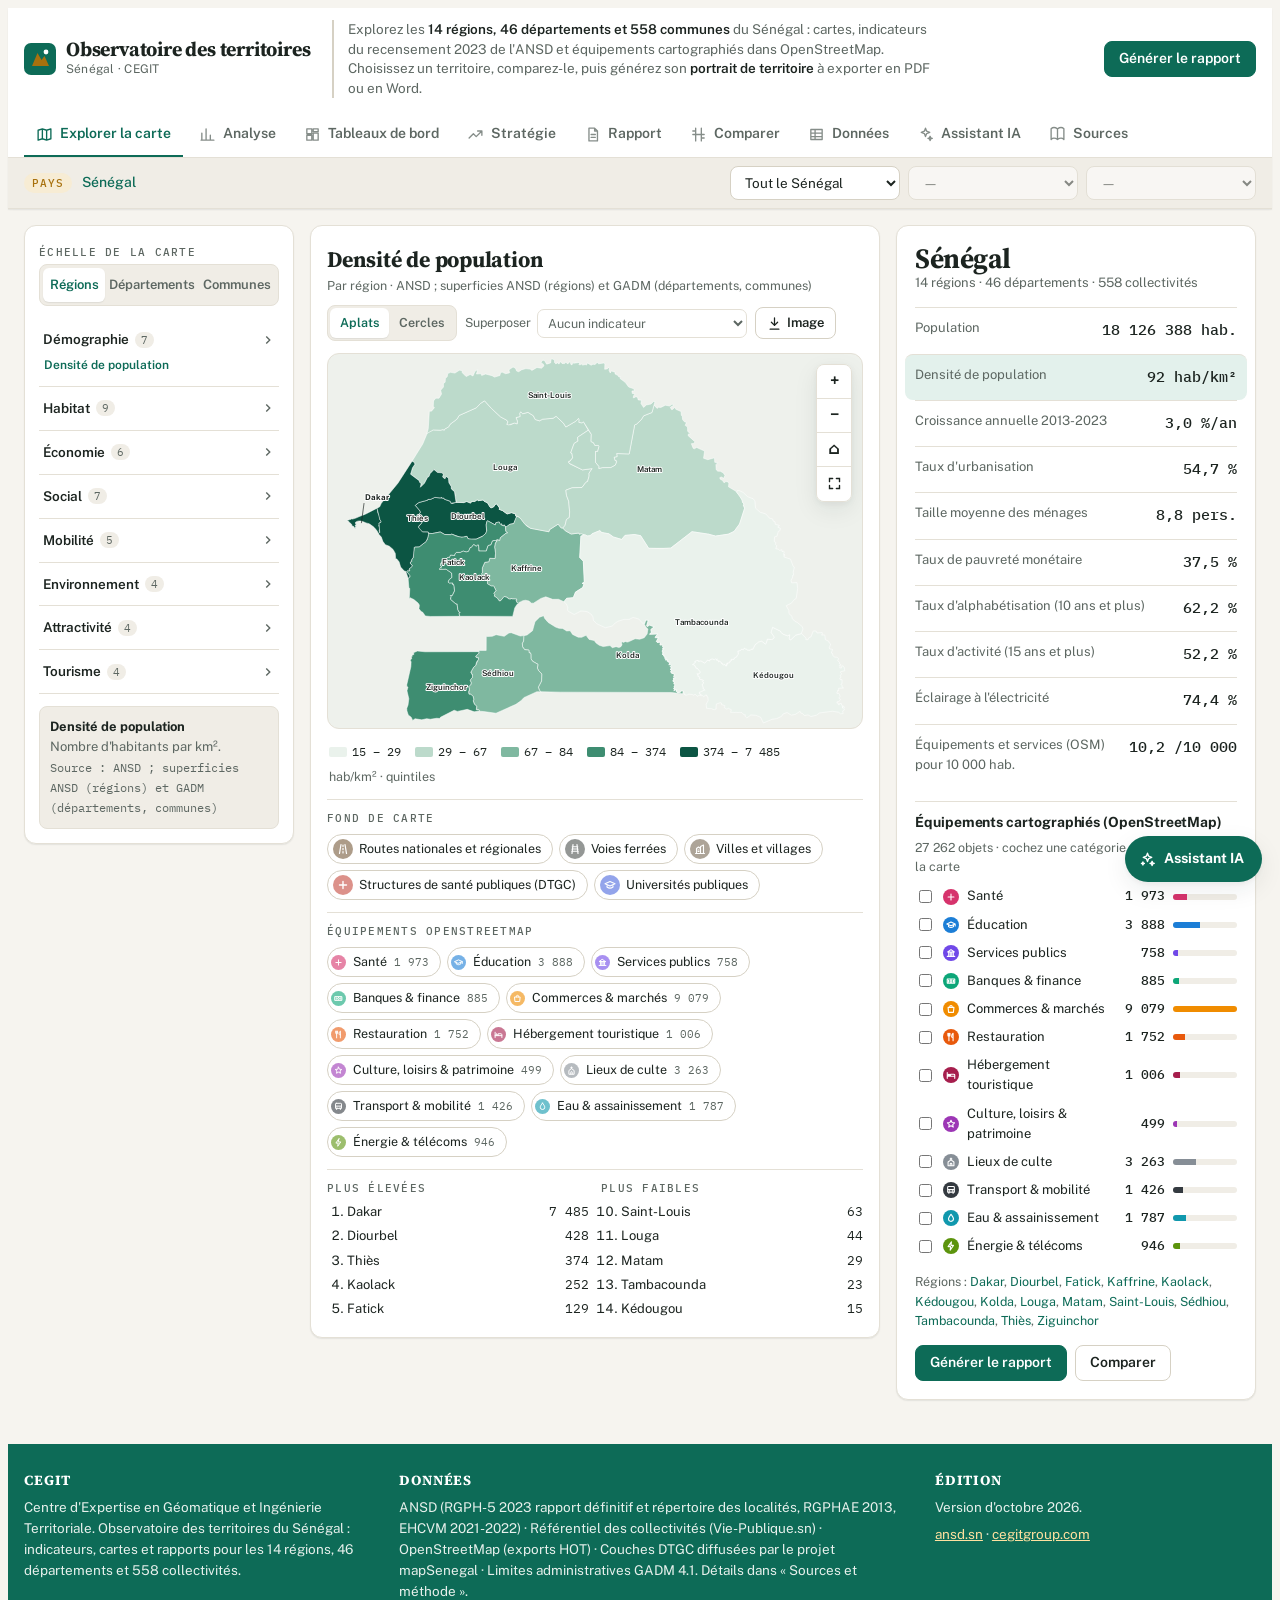
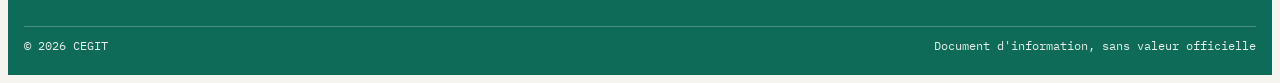
